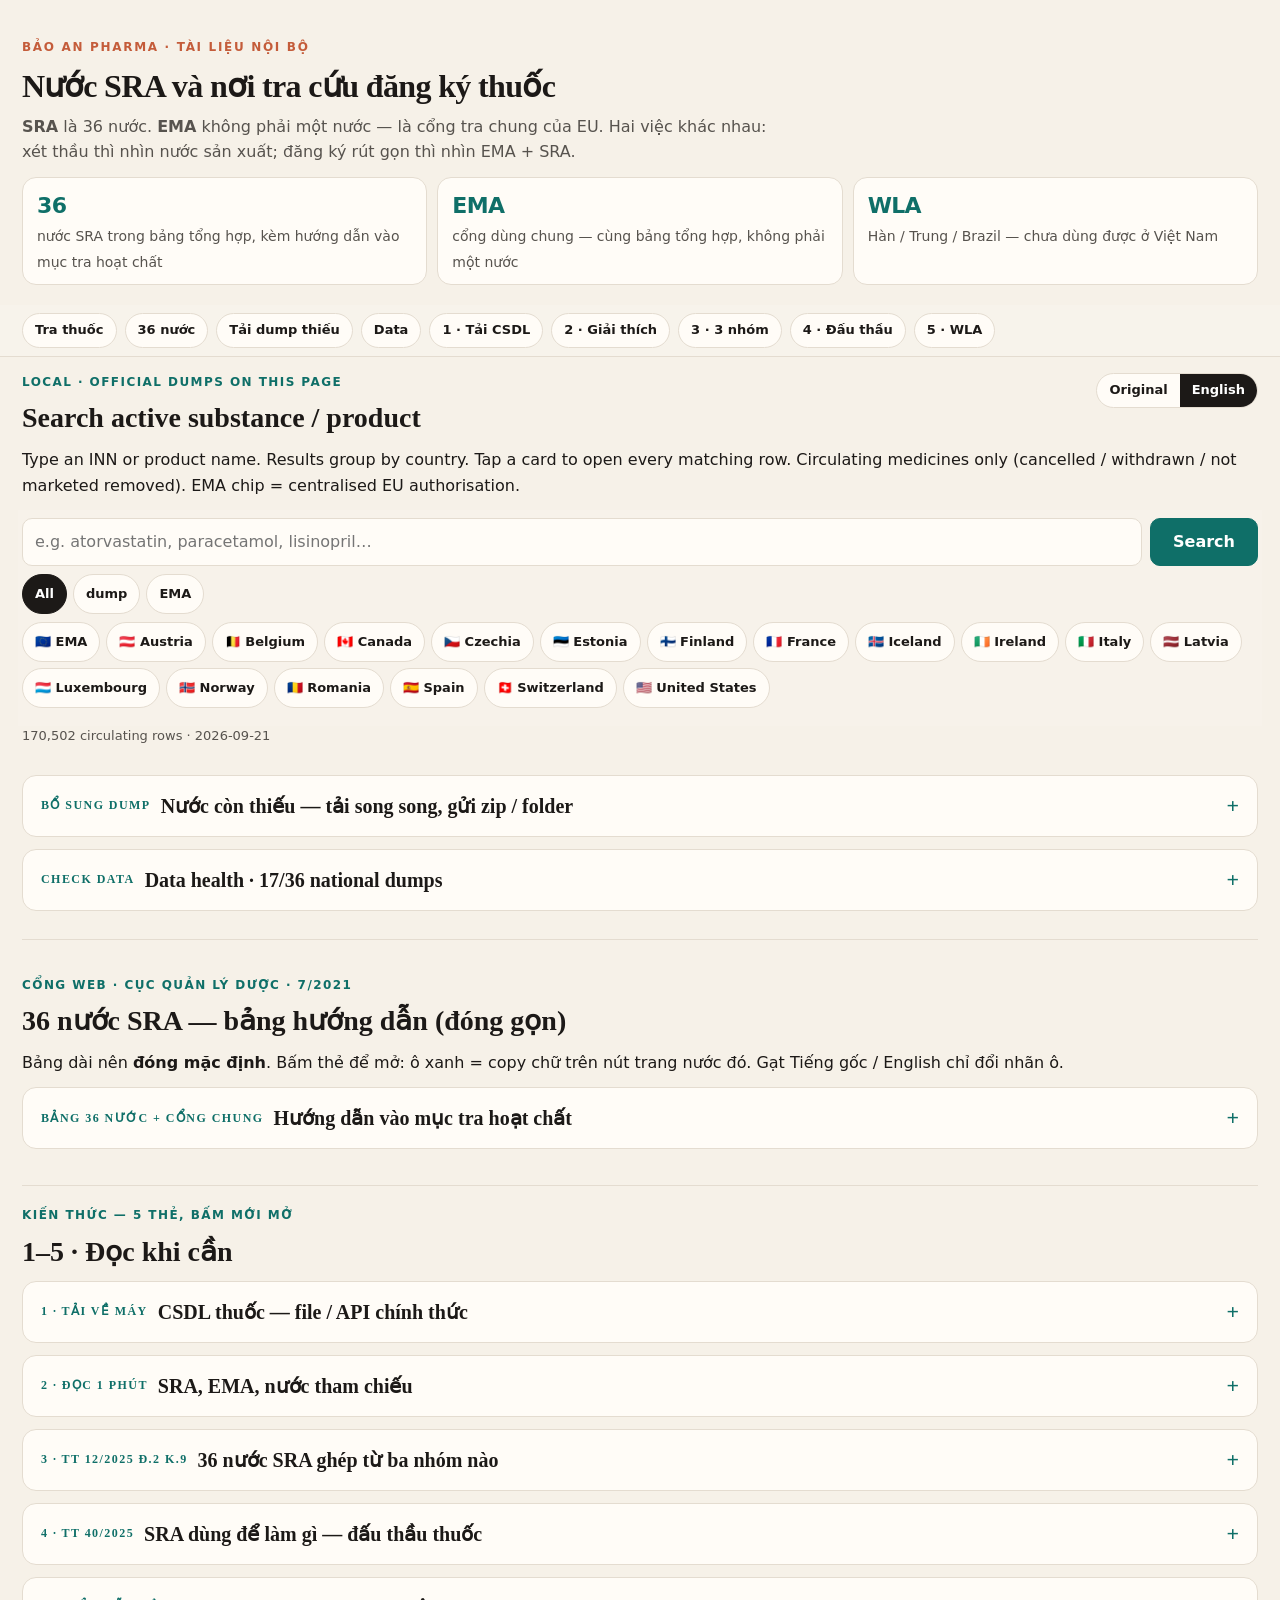
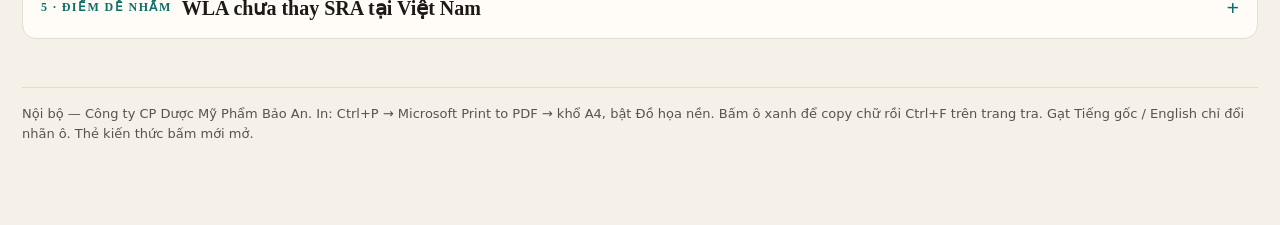
==== index.html @ 9f863968 "Publish the SRA INN search as a self-contained public site for review. Co-authored-by: Cursor <curso" ====
<!DOCTYPE html>
<html lang="en" data-guide="en">
<head>
  <meta charset="utf-8" />
  <meta name="viewport" content="width=device-width, initial-scale=1" />
  <title>Nước SRA và nơi tra cứu đăng ký thuốc</title>
  <style>
    :root {
      --paper: #F6F1E8;
      --card: #FFFCF7;
      --ink: #1C1917;
      --muted: #57534E;
      --line: #E4DCD0;
      --claude: #C45C3A;
      --teal: #0F6F68;
      --ok: #14635C;
      --warn-bg: #FDECEC;
      --warn: #9B2C2C;
      --amber-bg: #FBF1DC;
      --amber: #8A5A12;
    }
    * { box-sizing: border-box; }
    html { scroll-behavior: smooth; scroll-padding-top: 58px; }
    body {
      margin: 0;
      background: var(--paper);
      color: var(--ink);
      font: 16px/1.6 "Segoe UI", system-ui, sans-serif;
    }
    .wrap { max-width: 1440px; margin: 0 auto; padding: 28px 22px 80px; }
    header.hero { padding: 10px 0 4px; }
    .eyebrow {
      font-size: 12px; font-weight: 700; letter-spacing: .14em;
      text-transform: uppercase; color: var(--claude); margin: 0 0 10px;
    }
    h1 {
      font-family: "Times New Roman", "Segoe UI", serif;
      font-size: 32px; line-height: 1.2; letter-spacing: -.02em;
      font-weight: 700; margin: 0 0 8px;
    }
    .lede { font-size: 16px; color: var(--muted); max-width: 48em; margin: 0 0 12px; }
    .stats { display: grid; grid-template-columns: repeat(3, 1fr); gap: 10px; margin: 12px 0 4px; }
    .stat { background: var(--card); border: 1px solid var(--line); border-radius: 14px; padding: 10px 14px; }
    .stat b { display: block; font-size: 22px; letter-spacing: -.03em; color: var(--teal); }
    .stat span { color: var(--muted); font-size: 14px; }
    nav.toc {
      position: sticky; top: 0; z-index: 5;
      background: color-mix(in srgb, var(--paper) 88%, white);
      backdrop-filter: blur(10px);
      border-bottom: 1px solid var(--line);
      margin: 12px -22px 0; padding: 8px 22px;
      display: flex; flex-wrap: wrap; gap: 8px;
    }
    nav.toc a {
      color: var(--ink); text-decoration: none; font-size: 13px; font-weight: 650;
      border: 1px solid var(--line); background: var(--card);
      border-radius: 999px; padding: 6px 12px;
    }
    nav.toc a:hover { border-color: var(--claude); color: var(--claude); }
    section { padding: 36px 0 8px; border-top: 1px solid var(--line); margin-top: 28px; }
    section:first-of-type { border-top: 0; }
    .kicker { font-size: 12px; font-weight: 700; letter-spacing: .12em; text-transform: uppercase; color: var(--teal); margin: 0 0 8px; }
    h2 {
      font-family: "Times New Roman", "Segoe UI", serif;
      font-size: 28px; line-height: 1.25; margin: 0 0 12px; font-weight: 700;
    }
    h3 { font-size: 17px; margin: 0 0 8px; }
    p { margin: 0 0 12px; }
    .grid-3 { display: grid; grid-template-columns: repeat(3, 1fr); gap: 12px; }
    .grid-2 { display: grid; grid-template-columns: 1fr 1fr; gap: 12px; }
    .card {
      background: var(--card); border: 1px solid var(--line);
      border-radius: 14px; padding: 16px 16px 14px;
    }
    .card ol, .card ul { margin: 8px 0 0 18px; padding: 0; }
    .card li { margin: 0 0 6px; }
    .n { display: inline-block; background: var(--ink); color: #fff; font-size: 11px; font-weight: 800; padding: 2px 8px; border-radius: 999px; margin-bottom: 8px; }
    table { width: 100%; border-collapse: collapse; background: var(--card); border-radius: 14px; overflow: hidden; border: 1px solid var(--line); }
    th, td { text-align: left; padding: 12px 14px; vertical-align: top; font-size: 15px; }
    th { background: #EFE8DC; font-size: 13px; letter-spacing: .04em; text-transform: uppercase; }
    td { border-top: 1px solid var(--line); }
    .callout { border-radius: 14px; padding: 14px 16px; margin: 14px 0 0; }
    .callout.ok { background: #E7F3F1; border-left: 4px solid var(--teal); }
    .callout.warn { background: var(--warn-bg); border-left: 4px solid var(--warn); color: var(--warn); }
    .callout.note { background: var(--amber-bg); border-left: 4px solid #C4841D; color: var(--amber); }
    .toolbar { display: flex; gap: 10px; flex-wrap: wrap; align-items: center; margin: 14px 0 16px; }
    .toolbar input {
      flex: 1; min-width: 220px; font: inherit; padding: 10px 12px;
      border: 1px solid var(--line); border-radius: 10px; background: var(--card);
    }
    .chip {
      border: 1px solid var(--line); background: var(--card); border-radius: 999px;
      padding: 6px 12px; font-size: 13px; font-weight: 650; cursor: pointer;
    }
    .chip.on { background: var(--ink); color: #fff; border-color: var(--ink); }
    .pills { display: flex; flex-wrap: wrap; gap: 6px; }
    .pill { background: #EFE8DC; border-radius: 999px; padding: 5px 10px; font-size: 13px; font-weight: 700; }
    a.link-card {
      display: block; text-decoration: none; color: inherit;
      background: var(--card); border: 1px solid var(--line); border-radius: 14px;
      padding: 14px 16px;
    }
    a.link-card:hover { border-color: var(--teal); }
    a.link-card .url { font-family: Consolas, ui-monospace, monospace; font-size: 12.5px; color: var(--teal); word-break: break-all; margin-top: 6px; }
    footer.site { margin-top: 40px; padding-top: 16px; border-top: 1px solid var(--line); color: var(--muted); font-size: 13px; }
    .empty { display: none; color: var(--muted); padding: 12px; }
    .ex { background: #E7F3F1; border: 1px solid #C5E4DE; border-radius: 16px; padding: 18px 18px 8px; margin: 16px 0 0; }
    .ex h3 { font-family: "Times New Roman", "Segoe UI", serif; font-size: 20px; }
    .ex .flow { display: grid; grid-template-columns: 1fr auto 1fr auto 1fr; gap: 8px; align-items: stretch; margin: 12px 0 16px; }
    .ex .box { background: var(--card); border-radius: 12px; padding: 12px 14px; border: 1px solid var(--line); }
    .ex .box strong { display: block; color: var(--teal); margin-bottom: 4px; }
    .ex .arr { align-self: center; color: var(--teal); font-weight: 800; font-size: 22px; }
    .hint { font-size: 13px; color: var(--muted); margin: 0 0 12px; }
    .tbl-wrap { overflow-x: auto; border-radius: 14px; }
    table.sra { font-size: 13.5px; }
    table.sra th { position: sticky; top: 48px; z-index: 1; }
    table.sra td.num { width: 36px; color: #A8A29A; font-weight: 700; white-space: nowrap; }
    table.sra td.ag { color: var(--muted); white-space: nowrap; }
    table.sra tr.xeu td { background: #EAF6F4; }
    table.sra tr.chung td { background: #FFF8EC; }
    table.sra tr.grp th {
      background: #E7E0D4; text-transform: none; letter-spacing: 0;
      font-size: 14px; font-weight: 750; padding: 10px 14px;
    }
    table.sra tr.grp.chung th { background: #F4E6C8; color: #8A5A12; }
    table.sra td.ednote {
      font-size: 13px; line-height: 1.5; color: var(--ink);
      min-width: 220px; max-width: 320px; cursor: text; border-radius: 0;
    }
    table.sra td.ednote p { margin: 0 0 8px; color: var(--ink); }
    table.sra td.ednote:empty::before { content: "Bấm để ghi chú…"; color: #A8A29A; }
    table.sra td.how {
      font-size: 12.5px; line-height: 1.45; color: var(--ink);
      min-width: 280px; max-width: 420px; overflow-wrap: break-word;
    }
    table.sra td.how ol { margin: 6px 0 0; padding-left: 18px; }
    table.sra td.how li { margin: 0 0 5px; }
    .ui {
      display: inline-block; background: #E7F3F1; border: 1px solid #9BC9C2;
      color: var(--teal); border-radius: 6px; padding: 0 7px; margin: 0 1px;
      font-weight: 750; font-size: 12px; font-style: normal; white-space: nowrap;
      vertical-align: baseline; cursor: copy; user-select: all; -webkit-user-select: all;
    }
    .ui:hover { background: #D7EDEA; }
    .ui.copied { background: var(--ink); color: #fff; border-color: var(--ink); }
    .duo { display: grid; gap: 6px; margin-top: 2px; }
    .duo p {
      margin: 0; background: #F4F1EA; border-radius: 8px;
      padding: 7px 9px; font-size: 12.5px; color: var(--ink); line-height: 1.4;
    }
    .duo b { color: var(--teal); }
    .tag-easy, .tag-need {
      display: inline-block; font-size: 10px; font-weight: 800; letter-spacing: .04em;
      text-transform: uppercase; border-radius: 999px; padding: 2px 8px; margin-bottom: 6px;
    }
    .tag-easy { color: var(--ok); background: #E7F3F1; }
    .tag-need { color: var(--amber); background: var(--amber-bg); }
    .need {
      background: var(--amber-bg); border-radius: 8px; padding: 8px 10px;
      color: var(--amber); font-size: 12.5px; margin-top: 8px;
    }
    .need p { margin: 0 0 6px; }
    .need p:last-child { margin: 0; }
    .flag { margin-right: 6px; }
    .lookup a {
      display: inline-block; color: var(--teal); font-weight: 650; text-decoration: none;
      border-bottom: 1px solid #C5E4DE; margin: 0 8px 4px 0;
    }
    .lookup a:hover { color: var(--claude); border-color: var(--claude); }
    .plus {
      display: inline-flex; align-items: center; justify-content: center;
      min-width: 22px; height: 22px; padding: 0 6px; margin-left: 2px;
      border: 1px dashed var(--teal); border-radius: 6px; color: var(--teal);
      font-weight: 800; font-size: 15px; line-height: 1; vertical-align: middle;
      cursor: text; background: #fff;
    }
    .plus:empty::before { content: "+"; }
    .plus:focus { outline: 2px solid var(--teal); min-width: 180px; font-weight: 500; font-size: 13px; }
    .plus:not(:empty) { min-width: 120px; font-weight: 500; font-size: 12.5px; word-break: break-all; height: auto; padding: 4px 8px; }

    .lang-switch {
      display: flex; align-items: center; gap: 0; margin-left: auto;
      border: 1px solid var(--line); border-radius: 999px; overflow: hidden; background: var(--card);
    }
    .lang-switch span {
      padding: 6px 10px 6px 12px; font-size: 12px; font-weight: 700; color: var(--muted); white-space: nowrap;
    }
    .lang-switch button {
      border: 0; background: transparent; font: inherit; font-size: 13px; font-weight: 700;
      padding: 6px 12px; cursor: pointer; color: var(--ink);
    }
    .lang-switch button.on { background: var(--ink); color: #fff; }
    table.sra td.quick { white-space: nowrap; width: 1%; }
    a.go {
      display: inline-flex; align-items: center; justify-content: center;
      background: var(--teal); color: #fff !important; text-decoration: none;
      border-radius: 8px; padding: 4px 10px; font-size: 12px; font-weight: 750;
      margin: 0 6px 4px 0; border-bottom: 0 !important;
    }
    a.go:hover { background: var(--claude); color: #fff !important; }
    details.fold {
      background: var(--card); border: 1px solid var(--line); border-radius: 14px;
      margin-top: 12px; padding: 0;
    }
    details.fold > summary {
      cursor: pointer; list-style: none; padding: 14px 18px;
      font-family: "Times New Roman", "Segoe UI", serif;
      font-size: 20px; font-weight: 700; display: flex; align-items: center; gap: 10px;
    }
    details.fold > summary::-webkit-details-marker { display: none; }
    details.fold > summary .kicker { margin: 0; }
    details.fold > summary::after {
      content: "+"; margin-left: auto; color: var(--teal); font-weight: 800; font-size: 22px; line-height: 1;
    }
    details.fold[open] > summary::after { content: "–"; }
    details.fold .fold-body { padding: 0 18px 18px; border-top: 1px solid var(--line); }
    details.fold .fold-body > :first-child { margin-top: 14px; }

    .tag-dump, .tag-api, .tag-ask, .tag-none {
      display: inline-block; font-size: 10px; font-weight: 800; letter-spacing: .04em;
      text-transform: uppercase; border-radius: 999px; padding: 2px 8px; margin: 0 4px 0 0;
      white-space: nowrap;
    }
    .tag-dump { color: var(--ok); background: #E7F3F1; }
    .tag-api { color: #1e3a8a; background: #E8EEFC; }
    .tag-ask { color: var(--amber); background: var(--amber-bg); }
    .tag-none { color: var(--warn); background: var(--warn-bg); }
    table.db { font-size: 13px; margin: 12px 0 0; }
    table.db th { position: static; text-transform: none; letter-spacing: 0; font-size: 12.5px; }
    table.db td { font-size: 13px; }
    table.db td.fmt { white-space: nowrap; color: var(--muted); font-size: 12px; }
    table.db a.dl {
      display: inline-block; color: var(--teal); font-weight: 650; text-decoration: none;
      border-bottom: 1px solid #C5E4DE; margin: 0 8px 3px 0;
    }
    table.db a.dl:hover { color: var(--claude); border-color: var(--claude); }
    .db-toolbar { display: flex; flex-wrap: wrap; gap: 8px; align-items: center; margin: 10px 0 4px; }
    section#kien { padding-top: 20px; }
    section#tra { padding-top: 12px; border-top: 0; margin-top: 4px; }
    .clip {
      max-height: 440px; overflow: auto;
      border: 1px solid var(--line); border-radius: 14px;
    }
    #med-clip:has(#med-groups:empty) { display: none; }
    .clip table { border: 0; border-radius: 0; }
      .clip table.sra th, .clip table.med th, .clip table.db th { position: sticky; top: 0; z-index: 2; }
      table.med { font-size: 13px; margin: 0; }
    table.med { font-size: 13px; margin: 0; }
    table.med th, table.med td { padding: 5px 10px; }
    table.med td.num { width: 40px; color: #A8A29A; font-weight: 700; }
    .search-bar { display: grid; grid-template-columns: 1fr minmax(190px, 240px) 88px; gap: 8px; margin: 10px 0 8px; }
    .search-bar select, .search-bar button {
      font: inherit; padding: 10px 12px; border: 1px solid var(--line);
      border-radius: 10px; background: var(--card); font-weight: 650;
    }
    .search-bar button { background: var(--teal); color: #fff; border-color: var(--teal); cursor: pointer; }
    .search-bar button:hover { background: var(--claude); border-color: var(--claude); }
    #tra-meta, #tra-hit { font-size: 13px; color: var(--muted); margin: 0 0 8px; }
    details.cg {
      background: var(--card); border-bottom: 1px solid var(--line);
      margin: 0;
    }
    details.cg:first-child { border-radius: 14px 14px 0 0; }
    details.cg:last-child { border-radius: 0 0 14px 14px; border-bottom: 0; }
    details.cg > summary {
      cursor: pointer; list-style: none; padding: 10px 14px;
      display: flex; align-items: center; gap: 10px; flex-wrap: wrap;
      font-size: 14px; font-weight: 700;
    }
    details.cg > summary::-webkit-details-marker { display: none; }
    details.cg > summary::after {
      content: "+"; margin-left: auto; color: var(--teal); font-weight: 800;
    }
    details.cg[open] > summary::after { content: "–"; }
    details.cg .cg-body { border-top: 1px solid var(--line); overflow-x: auto; }
    table.med { font-size: 13px; margin: 0; min-width: 920px; }
    .cg-flag { font-size: 16px; }
    .cg-n { color: var(--muted); font-weight: 650; font-size: 12.5px; }
    a.src {
      display: inline-flex; align-items: center;
      background: #E7F3F1; color: var(--teal); text-decoration: none;
      border-radius: 999px; padding: 2px 10px; font-size: 11px; font-weight: 800;
      letter-spacing: .02em; text-transform: uppercase;
    }
    a.src:hover { background: var(--teal); color: #fff; }
    a.src.ema { background: #FFF1DC; color: var(--amber); }
    a.src.ema:hover { background: var(--amber); color: #fff; }
    a.co { color: var(--teal); font-weight: 650; text-decoration: none; border-bottom: 1px solid #C5E4DE; }
    a.co:hover { color: var(--claude); border-color: var(--claude); }
    table.med td.co { max-width: 220px; }
    .health-kpis { display: grid; grid-template-columns: repeat(4, 1fr); gap: 10px; }
    .health-kpis .stat {
      position: relative;
      overflow: hidden;
      animation: kpi-in .7s cubic-bezier(.2,.8,.2,1) both;
    }
    .health-kpis .stat::after {
      content: "";
      position: absolute; left: 14px; right: 14px; bottom: 0; height: 3px;
      background: linear-gradient(90deg, var(--teal), var(--claude));
      transform: scaleX(0);
      transform-origin: left;
      transition: transform .9s cubic-bezier(.2,.8,.2,1);
    }
    .health.on .health-kpis .stat::after { transform: scaleX(1); }
    .health-kpis .stat:nth-child(2) { animation-delay: .08s; }
    .health-kpis .stat:nth-child(3) { animation-delay: .16s; }
    .health-kpis .stat:nth-child(4) { animation-delay: .24s; }
    @keyframes kpi-in {
      from { opacity: 0; transform: translateY(12px) scale(.98); }
      to { opacity: 1; transform: none; }
    }
    .health-hero {
      display: grid; grid-template-columns: 168px 1fr; gap: 18px;
      align-items: center; margin: 14px 0 4px;
      background: var(--card); border: 1px solid var(--line);
      border-radius: 16px; padding: 16px 18px;
    }
    .ring-box { position: relative; width: 148px; height: 148px; }
    .ring { width: 148px; height: 148px; transform: rotate(-90deg); }
    .ring .track { fill: none; stroke: #EFE8DC; stroke-width: 10; }
    .ring .fill {
      fill: none; stroke: var(--teal); stroke-width: 10; stroke-linecap: round;
      stroke-dasharray: 314.16; stroke-dashoffset: 314.16;
      transition: stroke-dashoffset 1.4s cubic-bezier(.2,.8,.2,1);
      filter: drop-shadow(0 0 6px rgba(15,111,104,.35));
    }
    .health.on .ring .fill { stroke-dashoffset: var(--off, 314.16); }
    .ring-lab {
      position: absolute; inset: 0;
      display: flex; flex-direction: column; align-items: center; justify-content: center;
      pointer-events: none;
    }
    .ring-lab b { font-size: 28px; color: var(--teal); letter-spacing: -.03em; line-height: 1; }
    .ring-lab span { font-size: 11px; color: var(--muted); font-weight: 700; margin-top: 4px; }
    .htrack { display: flex; flex-wrap: wrap; gap: 5px; }
    .htrack i {
      display: inline-block; width: 18px; height: 10px; border-radius: 3px;
      background: #EFE8DC; opacity: 0;
      animation: tick-in .35s cubic-bezier(.2,.8,.2,1) both;
    }
    .htrack i.n { background: var(--teal); }
    .htrack i.e { background: #C4841D; }
    .htrack i.m { background: #C45C3A; }
    @keyframes tick-in {
      from { opacity: 0; transform: scale(.55); }
      to { opacity: 1; transform: none; }
    }
    .funnel .bar { position: relative; }
    .funnel .bar > i {
      width: 0 !important;
      transform-origin: left;
      transition: width 1.1s cubic-bezier(.2,.8,.2,1);
      position: relative;
      overflow: hidden;
    }
    .health.on .funnel .bar > i { width: var(--w) !important; }
    .health.on .funnel .bar > i::after {
      content: "";
      position: absolute; inset: 0;
      background: linear-gradient(90deg, transparent, rgba(255,255,255,.5), transparent);
      animation: bar-shine 1.5s ease .35s 1;
    }
    @keyframes bar-shine {
      from { transform: translateX(-120%); }
      to { transform: translateX(120%); }
    }
    @property --deg {
      syntax: "<angle>";
      inherits: false;
      initial-value: 0deg;
    }
    .donut {
      background: conic-gradient(var(--teal) 0deg var(--deg), #C4841D var(--deg) 360deg);
      transition: --deg 1.2s ease;
      animation: donut-pop .8s cubic-bezier(.2,.8,.2,1) both;
    }
    @keyframes donut-pop {
      from { transform: scale(.7) rotate(-20deg); opacity: 0; }
      to { transform: none; opacity: 1; }
    }
    .cov span {
      opacity: 0;
      transform: translateY(8px);
      animation: chip-in .45s cubic-bezier(.2,.8,.2,1) both;
    }
    .health.on .cov span { /* delay set inline */ }
    @keyframes chip-in {
      from { opacity: 0; transform: translateY(8px); }
      to { opacity: 1; transform: none; }
    }
    .cov .n { box-shadow: 0 0 0 0 rgba(20,99,92,.35); }
    .health.on .cov .n { animation: chip-in .45s cubic-bezier(.2,.8,.2,1) both, pulse-ok 2.4s ease-in-out 1s infinite; }
    @keyframes pulse-ok {
      0%, 100% { box-shadow: 0 0 0 0 rgba(20,99,92,.28); }
      50% { box-shadow: 0 0 0 6px rgba(20,99,92,0); }
    }
    .hbar i {
      width: 0 !important;
      transition: width .9s cubic-bezier(.2,.8,.2,1);
    }
    .health.on .hbar i { width: var(--w) !important; }
    .mission {
      background: linear-gradient(135deg, #E7F3F1, #FFF8EC);
      border: 1px solid var(--line);
      border-radius: 16px;
      padding: 16px 18px;
      margin: 14px 0 0;
      position: relative;
      overflow: hidden;
    }
    .mission::before {
      content: "";
      position: absolute; inset: 0 auto 0 0; width: 5px;
      background: var(--teal);
      animation: mission-glow 2s ease-in-out infinite;
    }
    .mission::after {
      content: "";
      position: absolute;
      inset: -30% auto auto -12%;
      width: 200px; height: 200px;
      background: radial-gradient(circle, rgba(15,111,104,.16), transparent 70%);
      animation: mission-blob 4.2s ease-in-out infinite;
      pointer-events: none;
    }
    @keyframes mission-glow {
      0%,100% { opacity: .55; }
      50% { opacity: 1; }
    }
    @keyframes mission-blob {
      0%,100% { transform: translate(0, 0); opacity: .55; }
      50% { transform: translate(48px, 16px); opacity: 1; }
    }
    .mission h3 { margin: 0 0 6px; font-size: 18px; }
    .mission ol { margin: 8px 0 0 18px; padding: 0; }
    .mission li { margin: 0 0 6px; }
    .mission .wait { color: var(--amber); font-weight: 700; font-size: 13px; margin: 8px 0 0; }
    .status-row { display: flex; flex-wrap: wrap; gap: 6px; margin-top: 10px; }
    .st {
      font-size: 11px; font-weight: 800; letter-spacing: .03em; text-transform: uppercase;
      border-radius: 999px; padding: 3px 9px;
    }
    .st.ok { background: #E7F3F1; color: var(--ok); }
    .st.wait { background: var(--amber-bg); color: var(--amber); }
    .st.gap { background: var(--warn-bg); color: var(--warn); }
    .st.ema { background: #E8EEFC; color: #1e3a8a; }
    @media (prefers-reduced-motion: reduce) {
      .health-kpis .stat, .donut, .cov span, .cov .n, .htrack i, .mission::after { animation: none !important; }
      .funnel .bar > i, .hbar i, .ring .fill { transition: none !important; }
      .health-kpis .stat::after { transition: none !important; }
    }
    @media (max-width: 860px) {
      .health-hero { grid-template-columns: 1fr; justify-items: center; }
    }
    .health-kpis .stat b.small { font-size: 18px; }
    .funnel { display: grid; gap: 8px; }
    .funnel .row { display: grid; grid-template-columns: 140px 1fr 64px; gap: 8px; align-items: center; font-size: 13px; }
    .funnel .bar { height: 12px; background: #EFE8DC; border-radius: 99px; overflow: hidden; position: relative; }
    .funnel .bar > i { display: block; height: 100%; background: var(--teal); }
    .funnel .bar.drop > i { background: var(--warn); }
    .donut-wrap { display: flex; align-items: center; gap: 16px; flex-wrap: wrap; margin-top: 8px; }
    .donut {
      width: 132px; height: 132px; border-radius: 50%;
      position: relative; flex: 0 0 132px;
    }
    .donut::after {
      content: ""; position: absolute; inset: 28px; background: var(--card); border-radius: 50%;
    }
    .donut-leg { margin: 0; padding: 0; list-style: none; font-size: 13px; }
    .donut-leg li { margin: 0 0 6px; display: flex; gap: 8px; align-items: center; }
    .sw { width: 10px; height: 10px; border-radius: 3px; display: inline-block; }
    .cov { display: grid; grid-template-columns: repeat(auto-fill, minmax(148px, 1fr)); gap: 6px; margin-top: 8px; }
    .cov span {
      display: block; font-size: 12px; padding: 8px 10px; border-radius: 10px; line-height: 1.35;
    }
    .cov span b { display: block; font-size: 13px; }
    .cov .n { background: #E7F3F1; color: var(--ok); }
    .cov .e { background: #FFF8EC; color: var(--amber); }
    .cov .m { background: #FDECEC; color: var(--warn); }
    .cov .ema { background: #E8EEFC; color: #1e3a8a; }
    .hcomp { display: grid; gap: 8px; margin-top: 8px; }
    .hcomp .row { display: grid; grid-template-columns: 150px 1fr 52px; gap: 8px; align-items: center; font-size: 13px; }
    .hbar { height: 10px; background: #EFE8DC; border-radius: 99px; overflow: hidden; display: flex; }
    .hbar i { display: block; height: 100%; }
    .hbar .full { background: var(--teal); }
    .hbar .mid { background: #C4841D; }
    .hbar .lean { background: var(--warn); }
    @media (max-width: 860px) {
      .health-kpis { grid-template-columns: 1fr 1fr; }
      .funnel .row, .hcomp .row { grid-template-columns: 1fr; }
    }
    .mail {
      font: 12.5px/1.45 Consolas, ui-monospace, monospace;
      background: #F4F1EA; border-radius: 12px; padding: 14px 16px;
      white-space: pre-wrap; overflow: auto; max-height: 260px; margin: 0;
    }
    .btn-copy {
      font: inherit; font-size: 13px; font-weight: 700; cursor: pointer;
      border: 1px solid var(--teal); background: #E7F3F1; color: var(--teal);
      border-radius: 8px; padding: 6px 12px; margin: 8px 0 10px;
    }
    a.file {
      display: inline-block; color: var(--teal); font-weight: 650; text-decoration: none;
      border-bottom: 1px solid #C5E4DE; margin: 0 10px 6px 0;
    }
      @media (max-width: 860px) {
      h1 { font-size: 30px; }
      .stats, .grid-3, .grid-2, .ex .flow, .search-bar { grid-template-columns: 1fr; }
      .ex .arr { display: none; }
      table.sra td.ag { white-space: normal; }
    }
    @media print {
      @page { size: A4; margin: 12mm; }
      body { background: #fff; }
      nav.toc, .toolbar, .no-print, .plus, .lang-switch { display: none !important; }
      details.fold > :not(summary) { display: block !important; }
      a.go::after { content: "  " attr(href); display: block; font-size: 10px; font-weight: 500; color: #57534E; word-break: break-all; }
      .wrap { max-width: none; padding: 0; }
      section { break-inside: auto; }
      .card, a.link-card, .stat, .ex { break-inside: avoid; }
      table.sra tr, table.db tr { break-inside: avoid; }
      a { color: inherit; }
      table.db a.dl::after { content: "  " attr(href); display: block; font-size: 10px; font-weight: 500; color: #57534E; word-break: break-all; }
      .lookup a::after { content: "  " attr(href); display: block; font-size: 10px; color: #57534E; word-break: break-all; }
      table.sra th { position: static; }
      .ui { cursor: text; }
      * { -webkit-print-color-adjust: exact; print-color-adjust: exact; }
    }

    details.fold.health { margin-top: 12px; }
    details.fold.health .fold-body { padding-top: 12px; }
    details.fold.health .health-hero { margin: 0; padding: 10px 12px; }
    details.fold.health .ring-box, details.fold.health .ring { width: 108px; height: 108px; }
    details.fold.health .health-kpis { margin-top: 8px; }
    a.co-alt {
      font-size: 11px; color: var(--muted); margin-left: 6px;
      text-decoration: none; border-bottom: 1px dashed #C5BDB0; font-weight: 650;
    }
    a.co-alt:hover { color: var(--claude); border-color: var(--claude); }
    table.db td.how { font-size: 12.5px; line-height: 1.4; }
    #dl-tbl a.go { margin-bottom: 0; }
/* sra-search-ui */
    .tra-head { display: flex; align-items: flex-start; justify-content: space-between; gap: 12px; flex-wrap: wrap; }
    #tra .search-sticky {
      position: sticky; top: 48px; z-index: 4;
      background: color-mix(in srgb, var(--paper) 92%, white);
      backdrop-filter: blur(8px);
      margin: 0 -4px; padding: 8px 4px 10px;
    }
    .search-bar { display: grid; grid-template-columns: 1fr 108px; gap: 8px; margin: 0 0 8px; }
    .search-bar select, .search-bar button, .search-bar input {
      font: inherit; padding: 10px 12px; border: 1px solid var(--line);
      border-radius: 10px; background: var(--card); font-weight: 650;
    }
    .search-bar input { width: 100%; font-size: 16px; font-weight: 500; }
    .search-bar button { background: var(--teal); color: #fff; border-color: var(--teal); cursor: pointer; }
    .search-bar button:hover { background: var(--claude); border-color: var(--claude); }
    .qwrap { position: relative; }
    #suggest {
      position: absolute; left: 0; right: 0; top: calc(100% + 4px); z-index: 6;
      background: var(--card); border: 1px solid var(--line); border-radius: 12px;
      box-shadow: 0 10px 28px rgba(28,25,23,.12); overflow: hidden;
    }
    #suggest button {
      display: flex; width: 100%; text-align: left; gap: 8px; align-items: baseline;
      border: 0; border-bottom: 1px solid var(--line); background: transparent;
      padding: 10px 12px; cursor: pointer; font: inherit;
    }
    #suggest button:last-child { border-bottom: 0; }
    #suggest button.on, #suggest button:hover { background: #E7F3F1; }
    #suggest .inn { font-weight: 750; }
    #suggest .n { margin-left: auto; color: var(--muted); font-size: 12px; font-weight: 650; }
    .src-filters, .flag-filters { display: flex; flex-wrap: wrap; gap: 6px; margin: 0 0 8px; }
    .src-filters button, .flag-filters button {
      font: inherit; font-size: 13px; font-weight: 700; cursor: pointer;
      border: 1px solid var(--line); background: var(--card); color: var(--ink);
      border-radius: 999px; padding: 6px 12px; min-height: 40px;
    }
    .src-filters button.on { background: var(--ink); color: #fff; border-color: var(--ink); }
    .flag-filters button.on { background: #E7F3F1; border-color: var(--teal); color: var(--teal); }
    #med-clip { max-height: none; }
    #tra-meta, #tra-hit { font-size: 13px; color: var(--muted); margin: 0 0 8px; }
    details.cg { background: var(--card); border-bottom: 1px solid var(--line); margin: 0; }
    details.cg:first-child { border-radius: 14px 14px 0 0; }
    details.cg:last-child { border-radius: 0 0 14px 14px; border-bottom: 0; }
    details.cg > summary {
      cursor: pointer; list-style: none; padding: 10px 14px;
      display: flex; align-items: center; gap: 10px; flex-wrap: wrap;
      font-size: 14px; font-weight: 700;
    }
    details.cg > summary::-webkit-details-marker { display: none; }
    details.cg > summary::after { content: "+"; margin-left: auto; color: var(--teal); font-weight: 800; }
    details.cg[open] > summary::after { content: "–"; }
    details.cg .cg-body { border-top: 1px solid var(--line); overflow-x: auto; }
    details.cg[open] .cg-prev { display: none; }
    .cg-prev { width: 100%; font-weight: 500; font-size: 12.5px; color: var(--muted); padding: 0 0 2px; }
    .cg-prev div { white-space: nowrap; overflow: hidden; text-overflow: ellipsis; }
    table.med { font-size: 13px; margin: 0; min-width: 0; }
    .cg-flag { font-size: 16px; }
    .cg-n { color: var(--muted); font-weight: 650; font-size: 12.5px; }
    a.src {
      display: inline-flex; align-items: center; white-space: nowrap;
      background: #E7F3F1; color: var(--teal); text-decoration: none;
      border-radius: 999px; padding: 2px 10px; font-size: 11px; font-weight: 800;
      letter-spacing: .04em; text-transform: lowercase;
    }
    a.src:hover { background: var(--teal); color: #fff; }
    a.src.ema { background: #E8EEFC; color: #1e3a8a; text-transform: uppercase; }
    a.src.ema:hover { background: #1e3a8a; color: #fff; }
    a.src.miss { background: #FDECEC; color: var(--warn); }
    a.co { color: var(--teal); font-weight: 650; text-decoration: none; border-bottom: 1px solid #C5E4DE; }
    a.co:hover { color: var(--claude); border-color: var(--claude); }
    a.co-alt {
      display: block; font-size: 11px; color: var(--muted); margin: 2px 0 0;
      text-decoration: none; border-bottom: 1px dashed #C5BDB0; font-weight: 650; width: max-content;
    }
    a.co-alt:hover { color: var(--claude); border-color: var(--claude); }
    @media (max-width: 860px) {
      #tra .search-sticky { top: 0; }
      .search-bar { grid-template-columns: 1fr; }
      .search-bar button { min-height: 44px; }
      table.med thead { display: none; }
      table.med, table.med tbody, table.med tr, table.med td { display: block; width: 100%; min-width: 0; }
      table.med tbody tr {
        padding: 10px 12px; border-bottom: 1px solid var(--line);
      }
      table.med td { padding: 1px 0; }
      table.med td.num { display: none; }
      table.med td.inn { font-weight: 800; font-size: 14px; }
      table.med td.nm { font-size: 14px; }
      table.med td.fm, table.med td.st { display: inline; color: var(--muted); font-size: 13px; padding-right: 8px; }
      table.med td.src { margin-top: 4px; }
      nav.toc { position: static; }
    }
/* /sra-search-ui */
  </style>
</head>
<body>
  <div class="wrap">
    <header class="hero">
      <p class="eyebrow">Bảo An Pharma · tài liệu nội bộ</p>
      <h1>Nước SRA và nơi tra cứu đăng ký thuốc</h1>
      <p class="lede"><strong>SRA</strong> là 36 nước. <strong>EMA</strong> không phải một nước — là cổng tra chung của EU. Hai việc khác nhau: xét thầu thì nhìn nước sản xuất; đăng ký rút gọn thì nhìn EMA + SRA.</p>
      <div class="stats">
        <div class="stat"><b>36</b><span>nước SRA trong bảng tổng hợp, kèm hướng dẫn vào mục tra hoạt chất</span></div>
        <div class="stat"><b>EMA</b><span>cổng dùng chung — cùng bảng tổng hợp, không phải một nước</span></div>
        <div class="stat"><b>WLA</b><span>Hàn / Trung / Brazil — chưa dùng được ở Việt Nam</span></div>
      </div>
    </header>

    <nav class="toc">
      <a href="#tra">Tra thuốc</a>
      <a href="#bang36">36 nước</a>
      <a href="#taithieu">Tải dump thiếu</a>
      <a href="#health">Data</a>
      <a href="#taidb">1 · Tải CSDL</a>
      <a href="#giaithich">2 · Giải thích</a>
      <a href="#sra">3 · 3 nhóm</a>
      <a href="#thau">4 · Đấu thầu</a>
      <a href="#wla">5 · WLA</a>
    </nav>

    <section id="tra">
      <div class="tra-head">
        <div>
          <p class="kicker" id="tra-kicker">Local · official dumps on this page</p>
          <h2 id="tra-title">Search active substance / product</h2>
        </div>
        <div class="lang-switch" role="group" aria-label="Original or English labels">
          <button type="button" data-guide="orig">Original</button>
          <button type="button" data-guide="en" class="on">English</button>
        </div>
      </div>
      <p id="tra-lede">Type an INN or product name. Results group by country. Tap a card to open every matching row. Circulating medicines only (cancelled / withdrawn / not marketed removed). EMA chip = centralised EU authorisation.</p>
      <div class="search-sticky no-print">
        <div class="search-bar">
          <div class="qwrap">
            <input id="mq" type="search" placeholder="e.g. atorvastatin, paracetamol…" autocomplete="off" spellcheck="false" />
            <div id="suggest" hidden></div>
          </div>
          <button type="button" id="mgo">Search</button>
        </div>
        <div id="msrc" class="src-filters"></div>
        <div id="mflags" class="flag-filters"></div>
      </div>
      <p id="tra-meta">Loading medicines…</p>
      <p id="tra-hit"></p>
      <p class="empty" id="mnone">No rows matched. Try a Latin INN (e.g. atorvastatin).</p>
      <div class="clip" id="med-clip">
        <div id="med-groups"></div>
      </div>
    </section>

    <details class="fold no-print" id="taithieu">
      <summary><span class="kicker">Bổ sung dump</span> Nước còn thiếu — tải song song, gửi zip / folder</summary>
      <div class="fold-body">
        <p>Đã có trong ô tra: <strong>FR ES CA US IE CZ RO LV LU CH FI IS</strong> + EMA — <em>không tải lại</em>.</p>
        <p>Tải các dòng tag <span class="tag-dump">Tải zip</span> (chạy song song; file lớn để nền). Giữ đúng thư mục 2 chữ. Khi xong một nhóm: zip <code>data/raw</code> hoặc gửi path folder — không cần đợi hết 36.</p>
        <p class="hint">Máy này không scrape / không API ẩn. Chỉ nút Download / CSV / XML cơ quan công bố. Không mua CITS (PT) hay JAPIC (JP) trừ khi sếp duyệt.</p>
        <p class="hint">Lưu vào: <code>D:\docu\outputs\04-sra-tra-cuu\data\raw\{MÃ}\</code></p>
        <div class="tbl-wrap clip" style="max-height:520px">
          <table class="db" id="dl-tbl">
            <thead>
              <tr>
                <th>Nước</th>
                <th>Tag</th>
                <th>Làm gì</th>
                <th>Lưu thành</th>
                <th>Mở</th>
              </tr>
            </thead>
            <tbody id="dl-body"></tbody>
          </table>
        </div>
        <p class="hint" style="margin-top:10px">Xong thì nhắn path hoặc thả zip vào chat. Tôi tự tìm file mới trong folder.</p>
      </div>
    </details>

    <details class="fold health" id="health">
      <summary><span class="kicker">Check data</span> <span id="hsum">Sức khỏe dữ liệu</span></summary>
      <div class="fold-body">
        <p class="hint" id="hhero-cap" style="margin:0 0 8px"></p>
        <div class="health-hero" id="hhero">
          <div class="ring-box">
            <svg class="ring" viewBox="0 0 120 120" aria-hidden="true">
              <circle class="track" cx="60" cy="60" r="50"></circle>
              <circle class="fill" id="hring" cx="60" cy="60" r="50"></circle>
            </svg>
            <div class="ring-lab"><b id="hring-n">0</b><span>/36 dump gốc</span></div>
          </div>
          <div>
            <div class="htrack" id="htrack"></div>
            <div class="status-row" id="hst"></div>
            <div class="health-kpis" id="hkpi"></div>
          </div>
        </div>
        <div class="grid-2" style="margin-top:10px">
          <div>
            <p class="hint" id="hfunnel-cap"></p>
            <div id="hfunnel"></div>
          </div>
          <div>
            <div class="donut-wrap">
              <div class="donut" id="hdonut"></div>
              <ul class="donut-leg" id="hleg"></ul>
            </div>
          </div>
        </div>
        <div class="cov" id="hcov"></div>
        <div id="hcomp"></div>
      </div>
    </details>

    <section id="ds">
      <p class="kicker">Cổng web · Cục Quản lý Dược · 7/2021</p>
      <h2>36 nước SRA — bảng hướng dẫn (đóng gọn)</h2>
      <p>Bảng dài nên <strong>đóng mặc định</strong>. Bấm thẻ để mở: ô xanh = copy chữ trên nút trang nước đó. Gạt Tiếng gốc / English chỉ đổi nhãn ô.</p>
      <details class="fold" id="bang36">
      <summary><span class="kicker">Bảng 36 nước + cổng chung</span> Hướng dẫn vào mục tra hoạt chất</summary>
      <div class="fold-body">
      <div class="toolbar no-print">
        <input id="q" type="search" placeholder="Tìm nước, cơ quan — FDA, EMA, PMDA, Áo…" />
        <button class="chip on" data-f="all" type="button">Tất cả</button>
        <button class="chip" data-f="eu" type="button">27 EU</button>
        <button class="chip" data-f="xeu" type="button">9 ngoài EU</button>
        <button class="chip" data-f="chung" type="button">Cổng chung</button>
        <div class="lang-switch" role="group" aria-label="Nhãn nút trên trang: tiếng gốc hoặc English">
          <button type="button" data-guide="orig">Original</button>
          <button type="button" data-guide="en" class="on">English</button>
        </div>
      </div>
      <p class="empty" id="none">Không có dòng khớp từ khóa.</p>

      <div class="tbl-wrap clip">
        <table class="sra" id="sra-tbl">
          <thead>
            <tr>
              <th>#</th>
              <th>Nước / cổng</th>
              <th>Cơ quan</th>
              <th>Hướng dẫn</th>
              <th>Quick link</th>
              <th>Cách tra chi tiết</th>
            </tr>
          </thead>
          <tbody data-block="eu">
            <tr class="grp"><th colspan="6">27 nước Liên minh châu Âu</th></tr>
            <tr data-g="eu" data-keys="áo austria ages basg"><td class="num">1</td><td><span class="flag">🇦🇹</span><strong>Áo</strong></td><td class="ag">AGES / BASG</td><td class="ednote"><p>Gõ INN vào ô <span class="ui" data-o="Wirkstoff" data-e="Active substance">Wirkstoff</span> hoặc tên thuốc vào <span class="ui" data-o="Suche" data-e="Search">Suche</span>. Mở <span class="ui" data-o="Fachinformation" data-e="Product information">Fachinformation</span>.</p></td><td class="quick"><a class="go" href="https://medikamente.basg.gv.at/de/" target="_blank" rel="noopener" title="https://medikamente.basg.gv.at/de/">Tra</a><span class="plus" contenteditable="true" spellcheck="false" title="Dán thêm quick link"></span></td><td class="how"><span class="tag-easy">Tra trên web</span><ol><li>Chọn <span class="ui" data-o="Wirkstoff" data-e="Active substance">Wirkstoff</span>, gõ INN (vd atorvastatin).</li><li>Trong danh sách chọn đúng dạng (<span class="ui" data-o="Darreichungsform" data-e="Pharmaceutical form">Darreichungsform</span>) và hàm lượng trên tên (20 mg, Filmtabletten…).</li><li>Mở <span class="ui" data-o="Fachinformation" data-e="Product information">Fachinformation</span> — mục 1 = tên thuốc, mục 2 = thành phần / hàm lượng.</li></ol></td></tr><tr data-g="eu" data-keys="bỉ belgium afmps fagg"><td class="num">2</td><td><span class="flag">🇧🇪</span><strong>Bỉ</strong></td><td class="ag">AFMPS</td><td class="ednote"><p>Chọn ngôn ngữ trang. Gõ INN vào <span class="ui" data-o="Substance active" data-e="Active substance">Substance active</span> hoặc tên vào <span class="ui" data-o="Nom" data-e="Name">Nom</span>. Mở <span class="ui" data-o="RCP" data-e="SPC">RCP</span>.</p></td><td class="quick"><a class="go" href="https://banquededonneesmedicaments.fagg-afmps.be/" target="_blank" rel="noopener" title="https://banquededonneesmedicaments.fagg-afmps.be/">Tra</a><span class="plus" contenteditable="true" spellcheck="false" title="Dán thêm quick link"></span></td><td class="how"><span class="tag-easy">Tra trên web</span><ol><li>Ô <span class="ui" data-o="Substance active" data-e="Active substance">Substance active</span> → INN.</li><li>Tên thuốc trên kết quả đã gồm dạng (comprimé…) và hàm lượng (20 mg) — chọn đúng dòng.</li><li>Mở <span class="ui" data-o="RCP" data-e="SPC">RCP</span> mục 1–2.</li></ol></td></tr><tr data-g="eu" data-keys="bulgaria bda"><td class="num">3</td><td><span class="flag">🇧🇬</span><strong>Bulgaria</strong></td><td class="ag">BDA</td><td class="ednote"><p>Không có ô search. Menu <span class="ui" data-o="Регистри" data-e="Registers">Регистри</span> → <span class="ui" data-o="Регистри на лекарствени продукти" data-e="Registers of medicinal products">Регистри на лекарствени продукти</span>. Tải PDF <span class="ui" data-o="Регистър ИАЛ" data-e="IAL Register">Регистър ИАЛ</span> và <span class="ui" data-o="Регистър ЕС" data-e="EU Register">Регистър ЕС</span>.</p></td><td class="quick"><a class="go" href="https://bda.bg/bg/%D1%80%D0%B5%D0%B3%D0%B8%D1%81%D1%82%D1%80%D0%B8/%D1%80%D0%B5%D0%B3%D0%B8%D1%81%D1%82%D1%80%D0%B8-%D0%BD%D0%B0-%D0%BB%D0%B5%D0%BA%D0%B0%D1%80%D1%81%D1%82%D0%B2%D0%B5%D0%BD%D0%B8-%D0%BF%D1%80%D0%BE%D0%B4%D1%83%D0%BA%D1%82%D0%B8" target="_blank" rel="noopener" title="https://bda.bg/bg/%D1%80%D0%B5%D0%B3%D0%B8%D1%81%D1%82%D1%80%D0%B8/%D1%80%D0%B5%D0%B3%D0%B8%D1%81%D1%82%D1%80%D0%B8-%D0%BD%D0%B0-%D0%BB%D0%B5%D0%BA%D0%B0%D1%80%D1%81%D1%82%D0%B2%D0%B5%D0%BD%D0%B8-%D0%BF%D1%80%D0%BE%D0%B4%D1%83%D0%BA%D1%82%D0%B8">Tra</a><span class="plus" contenteditable="true" spellcheck="false" title="Dán thêm quick link"></span></td><td class="how"><span class="tag-need">Cần tải file</span><ol><li>Bấm <span class="ui" data-o="Регистри" data-e="Registers">Регистри</span> → <span class="ui" data-o="Регистри на лекарствени продукти" data-e="Registers of medicinal products">Регистри на лекарствени продукти</span>.</li><li>Tải 2 PDF có tháng mới nhất trên tên: <span class="ui" data-o="Регистър ИАЛ" data-e="IAL Register">Регистър ИАЛ</span> (duyệt quốc gia) và <span class="ui" data-o="Регистър ЕС" data-e="EU Register">Регистър ЕС</span> (thuốc EMA, cả EU). Bỏ qua <span class="ui" data-o="паралелен внос" data-e="parallel import">паралелен внос</span> trừ khi cần nhập song song.</li><li>Mở PDF → Ctrl+F INN. Cột <span class="ui" data-o="Име" data-e="Name">Име</span> = tên thuốc; <span class="ui" data-o="Лекарствена форма" data-e="Pharmaceutical form">Лекарствена форма</span> = dạng + hàm lượng; cột INN = hoạt chất.</li></ol><div class="need"><p><b>Tải:</b> 2 PDF <span class="ui" data-o="Регистър ИАЛ" data-e="IAL Register">Регистър ИАЛ</span> + <span class="ui" data-o="Регистър ЕС" data-e="EU Register">Регистър ЕС</span> (tháng mới nhất).</p><p><b>Gửi 1 hoạt chất:</b> vài trang có cột <span class="ui" data-o="Име" data-e="Name">Име</span> / <span class="ui" data-o="Лекарствена форма" data-e="Pharmaceutical form">Лекарствена форма</span> / INN (vd atorvastatin 20 mg).</p><p><b>Sẽ soạn tiếp:</b> chỗ Ctrl+F, SPC lấy ở đâu (file đăng ký thường không có tờ hướng dẫn).</p></div></td></tr><tr data-g="eu" data-keys="croatia halmed"><td class="num">4</td><td><span class="flag">🇭🇷</span><strong>Croatia</strong></td><td class="ag">HALMED</td><td class="ednote"><p><span class="ui" data-o="Lijekovi" data-e="Medicines">Lijekovi</span> → <span class="ui" data-o="Pretraživanje lijekova" data-e="Search for a medicine">Pretraživanje lijekova</span> → gõ INN hoặc tên thuốc.</p></td><td class="quick"><a class="go" href="https://www.halmed.hr/en/Lijekovi/pretrazivanje-lijekova/" target="_blank" rel="noopener" title="https://www.halmed.hr/en/Lijekovi/pretrazivanje-lijekova/">Tra</a><span class="plus" contenteditable="true" spellcheck="false" title="Dán thêm quick link"></span></td><td class="how"><span class="tag-easy">Tra trên web</span><ol><li>Gõ INN vào ô tìm.</li><li>Kết quả hiện tên + hàm lượng + dạng — chọn đúng dòng.</li><li>Mở SmPC / <span class="ui" data-o="uputa" data-e="PIL">uputa</span> mục 1–2.</li></ol></td></tr><tr data-g="eu" data-keys="síp cyprus cyphs"><td class="num">5</td><td><span class="flag">🇨🇾</span><strong>Síp</strong></td><td class="ag">CyPHS</td><td class="ednote"><p>Gõ vào <span class="ui" data-o="Name / Strength" data-e="Name / Strength">Name / Strength</span> hoặc cột <span class="ui" data-o="Active ingredient" data-e="Active ingredient">Active ingredient</span> (INN).</p></td><td class="quick"><a class="go" href="https://www.phs.moh.gov.cy/human-search/home.xhtml?lang=en" target="_blank" rel="noopener" title="https://www.phs.moh.gov.cy/human-search/home.xhtml?lang=en">Tra</a><span class="plus" contenteditable="true" spellcheck="false" title="Dán thêm quick link"></span></td><td class="how"><span class="tag-easy">Tra trên web</span><ol><li>Gõ INN (vd ATORVASTATIN) — trang có bản English.</li><li>Cột Name / Strength đã ghi dạng + hàm lượng (TABLET 20MG). Chọn dòng Approved.</li><li>Bấm dòng → xem Active ingredient, Pharmaceutical form — Strength.</li></ol></td></tr><tr data-g="eu" data-keys="séc czech cộng hòa séc sukl"><td class="num">6</td><td><span class="flag">🇨🇿</span><strong>Cộng hòa Séc</strong></td><td class="ag">SÚKL</td><td class="ednote"><p><span class="ui" data-o="Přehledy" data-e="Overviews">Přehledy</span> → thuốc dùng cho người → <span class="ui" data-o="název" data-e="name">název</span> / <span class="ui" data-o="léčivá látka" data-e="active substance">léčivá látka</span>.</p></td><td class="quick"><a class="go" href="https://prehledy.sukl.cz/index_en.html" target="_blank" rel="noopener" title="https://prehledy.sukl.cz/index_en.html">Tra</a><span class="plus" contenteditable="true" spellcheck="false" title="Dán thêm quick link"></span></td><td class="how"><span class="tag-easy">Tra trên web</span><ol><li>Gõ INN vào <span class="ui" data-o="léčivá látka" data-e="active substance">léčivá látka</span>.</li><li>Lọc đúng dạng và <span class="ui" data-o="síla" data-e="strength">síla</span> (hàm lượng) trên tên thuốc.</li><li>Mở SPC mục 1–2.</li></ol></td></tr><tr data-g="eu" data-keys="đan mạch denmark dkma produktresume"><td class="num">7</td><td><span class="flag">🇩🇰</span><strong>Đan Mạch</strong></td><td class="ag">DKMA</td><td class="ednote"><p>Ô <span class="ui" data-o="Søg" data-e="Search">Søg</span> → tên thuốc hoặc hoạt chất. Mở <span class="ui" data-o="Produktresume" data-e="Product information">Produktresume</span>.</p></td><td class="quick"><a class="go" href="https://www.produktresume.dk/AppBuilder/search" target="_blank" rel="noopener" title="https://www.produktresume.dk/AppBuilder/search">Tra</a><span class="plus" contenteditable="true" spellcheck="false" title="Dán thêm quick link"></span></td><td class="how"><span class="tag-easy">Tra trên web</span><ol><li>Gõ INN.</li><li>Tên Đan Mạch thường gắn sẵn mg + dạng (<span class="ui" data-o="filmovertrukne tabletter" data-e="film-coated tablets">filmovertrukne tabletter</span>).</li><li>Mở <span class="ui" data-o="Produktresume" data-e="Product information">Produktresume</span> mục 1–2.</li></ol></td></tr><tr data-g="eu" data-keys="estonia sam ravimiregister"><td class="num">8</td><td><span class="flag">🇪🇪</span><strong>Estonia</strong></td><td class="ag">SAM</td><td class="ednote"><p><span class="ui" data-o="Otsi" data-e="Search">Otsi</span> theo <span class="ui" data-o="nimi" data-e="name">nimi</span> hoặc <span class="ui" data-o="toimeaine" data-e="active substance">toimeaine</span>. Mở SPC.</p></td><td class="quick"><a class="go" href="https://www.ravimiregister.ee/en/default.aspx" target="_blank" rel="noopener" title="https://www.ravimiregister.ee/en/default.aspx">Tra</a><span class="plus" contenteditable="true" spellcheck="false" title="Dán thêm quick link"></span></td><td class="how"><span class="tag-easy">Tra trên web</span><ol><li>Chọn bản EN nếu có, gõ INN vào active substance.</li><li>Chọn đúng strength / pharmaceutical form trên kết quả.</li><li>Mở SPC mục 1–2.</li></ol></td></tr><tr data-g="eu" data-keys="phần lan finland fimea"><td class="num">9</td><td><span class="flag">🇫🇮</span><strong>Phần Lan</strong></td><td class="ag">FIMEA</td><td class="ednote"><p>FimeaWeb → <span class="ui" data-o="nimi" data-e="name">nimi</span> / <span class="ui" data-o="vaikuttava aine" data-e="substance">vaikuttava aine</span> → <span class="ui" data-o="valmisteyhteenveto" data-e="SPC">valmisteyhteenveto</span>.</p></td><td class="quick"><a class="go" href="https://fimea.fi/en/databases_and_registers/fimeaweb" target="_blank" rel="noopener" title="https://fimea.fi/en/databases_and_registers/fimeaweb">Tra</a><span class="plus" contenteditable="true" spellcheck="false" title="Dán thêm quick link"></span></td><td class="how"><span class="tag-easy">Tra trên web</span><ol><li>Gõ INN vào substance.</li><li>Chọn đúng <span class="ui" data-o="vahvuus" data-e="strength">vahvuus</span> (hàm lượng) và <span class="ui" data-o="lääkemuoto" data-e="pharmaceutical form">lääkemuoto</span> (dạng).</li><li>Mở <span class="ui" data-o="valmisteyhteenveto" data-e="SPC">valmisteyhteenveto</span> mục 1–2.</li></ol></td></tr><tr data-g="eu" data-keys="pháp france ansm"><td class="num">10</td><td><span class="flag">🇫🇷</span><strong>Pháp</strong></td><td class="ag">ANSM</td><td class="ednote"><p>Chọn <span class="ui" data-o="Recherche par substance active" data-e="Search by active substance">Recherche par substance active</span> → gõ INN → <span class="ui" data-o="Valider" data-e="Validate">Valider</span>. Mở <span class="ui" data-o="RCP" data-e="SPC">RCP</span>.</p></td><td class="quick"><a class="go" href="https://base-donnees-publique.medicaments.gouv.fr/" target="_blank" rel="noopener" title="https://base-donnees-publique.medicaments.gouv.fr/">Tra</a><span class="plus" contenteditable="true" spellcheck="false" title="Dán thêm quick link"></span></td><td class="how"><span class="tag-easy">Tra trên web</span><ol><li>Tab <span class="ui" data-o="substance active" data-e="active substance">substance active</span>, gõ INN, bấm <span class="ui" data-o="Valider" data-e="Validate">Valider</span> (nếu nhiều chất, tick đúng INN).</li><li>Tên Pháp đã gồm dạng + hàm lượng (20 mg, comprimé pelliculé) — chọn đúng CIS.</li><li>Mở <span class="ui" data-o="Résumé des caractéristiques du produit" data-e="Summary of Product Characteristics">Résumé des caractéristiques du produit</span> mục 1–2.</li></ol></td></tr><tr data-g="eu" data-keys="đức germany bmg zlg pharmnet bfarm"><td class="num">11</td><td><span class="flag">🇩🇪</span><strong>Đức</strong></td><td class="ag">BMG / ZLG</td><td class="ednote"><p>Ô <span class="ui" data-o="Suche" data-e="Search">Suche</span> → <span class="ui" data-o="Wirkstoff" data-e="Active substance">Wirkstoff</span> hoặc <span class="ui" data-o="Präparat" data-e="Product">Präparat</span>. Mở <span class="ui" data-o="Fachinformation" data-e="Product information">Fachinformation</span>.</p></td><td class="quick"><a class="go" href="https://www.pharmnet-bund.de/dynamic/de/arzneimittel-informationssystem/index.html" target="_blank" rel="noopener" title="https://www.pharmnet-bund.de/dynamic/de/arzneimittel-informationssystem/index.html">Tra</a><span class="plus" contenteditable="true" spellcheck="false" title="Dán thêm quick link"></span></td><td class="how"><span class="tag-easy">Tra trên web</span><ol><li>Gõ INN vào <span class="ui" data-o="Wirkstoff" data-e="Active substance">Wirkstoff</span> (không cần tên biệt dược).</li><li>Lọc <span class="ui" data-o="Darreichungsform" data-e="Pharmaceutical form">Darreichungsform</span> (Filmtablette…) và <span class="ui" data-o="Stärke" data-e="Strength">Stärke</span> (20 mg) trên danh sách.</li><li>Mở <span class="ui" data-o="Fachinformation" data-e="Product information">Fachinformation</span> mục 1–2. Nếu trang cũ lỗi: vào BfArM AMIce, trường <span class="ui" data-o="Stoffname" data-e="Substance name">Stoffname</span>.</li></ol></td></tr><tr data-g="eu" data-keys="hy lạp greece eof"><td class="num">12</td><td><span class="flag">🇬🇷</span><strong>Hy Lạp</strong></td><td class="ag">EOF</td><td class="ednote"><p><span class="ui" data-o="Αναζήτηση προϊόντων" data-e="Product search">Αναζήτηση προϊόντων</span> → thuốc dùng cho người → gõ tên hoặc hoạt chất.</p></td><td class="quick"><a class="go" href="https://eof.gr/en/anazitisi-proionton/" target="_blank" rel="noopener" title="https://eof.gr/en/anazitisi-proionton/">Tra</a><span class="plus" contenteditable="true" spellcheck="false" title="Dán thêm quick link"></span></td><td class="how"><span class="tag-easy">Tra trên web</span><ol><li>Chọn <span class="ui" data-o="search for medicines FOR HUMAN USE" data-e="search for medicines FOR HUMAN USE">search for medicines FOR HUMAN USE</span>.</li><li>Gõ INN; kết quả hiện dạng + hàm lượng trên tên. Chọn đúng dòng.</li><li>Mở SPC / <span class="ui" data-o="φύλλο οδηγιών" data-e="package leaflet">φύλλο οδηγιών</span> nếu có trên phiếu sản phẩm.</li></ol></td></tr><tr data-g="eu" data-keys="hungary nipn ogyei nngyk"><td class="num">13</td><td><span class="flag">🇭🇺</span><strong>Hungary</strong></td><td class="ag">NIPN</td><td class="ednote"><p><span class="ui" data-o="Gyógyszeradatbázis" data-e="Medicines database">Gyógyszeradatbázis</span> → <span class="ui" data-o="név" data-e="name">név</span> / <span class="ui" data-o="hatóanyag" data-e="active substance">hatóanyag</span>.</p></td><td class="quick"><a class="go" href="https://ogyei.gov.hu/gyogyszeradatbazis" target="_blank" rel="noopener" title="https://ogyei.gov.hu/gyogyszeradatbazis">Tra</a><span class="plus" contenteditable="true" spellcheck="false" title="Dán thêm quick link"></span></td><td class="how"><span class="tag-easy">Tra trên web</span><ol><li>Gõ INN vào <span class="ui" data-o="hatóanyag" data-e="active substance">hatóanyag</span>.</li><li>Chọn đúng <span class="ui" data-o="hatáserősség" data-e="strength">hatáserősség</span> (hàm lượng) và <span class="ui" data-o="gyógyszerforma" data-e="pharmaceutical form">gyógyszerforma</span> (dạng).</li><li>Mở <span class="ui" data-o="alkalmazási előírás" data-e="SPC">alkalmazási előírás</span> mục 1–2.</li></ol></td></tr><tr data-g="eu" data-keys="ireland hpra"><td class="num">14</td><td><span class="flag">🇮🇪</span><strong>Ireland</strong></td><td class="ag">HPRA</td><td class="ednote"><p><span class="ui" data-o="Medicines" data-e="Medicines">Medicines</span> → <span class="ui" data-o="Find a medicine" data-e="Find a medicine">Find a medicine</span> → tên hoặc hoạt chất. Trang vốn tiếng Anh. Mở <span class="ui" data-o="SPC" data-e="SPC">SPC</span>.</p></td><td class="quick"><a class="go" href="https://www.hpra.ie/homepage/medicines/medicines-information/find-a-medicine" target="_blank" rel="noopener" title="https://www.hpra.ie/homepage/medicines/medicines-information/find-a-medicine">Tra</a><span class="plus" contenteditable="true" spellcheck="false" title="Dán thêm quick link"></span></td><td class="how"><span class="tag-easy">Tra trên web</span><ol><li>Gõ INN vào ô tìm.</li><li>Tên sản phẩm đã gồm strength + form (20 mg film-coated tablets).</li><li>Mở SPC mục 1 (name) và mục 2 (qualitative and quantitative composition).</li></ol></td></tr><tr data-g="eu" data-keys="ý italy aifa"><td class="num">15</td><td><span class="flag">🇮🇹</span><strong>Ý</strong></td><td class="ag">AIFA</td><td class="ednote"><p><span class="ui" data-o="Cerca" data-e="Search">Cerca</span> → <span class="ui" data-o="nome" data-e="name">nome</span> / <span class="ui" data-o="principio attivo" data-e="active ingredient">principio attivo</span>. Mở <span class="ui" data-o="RCP" data-e="SPC">RCP</span>.</p></td><td class="quick"><a class="go" href="https://medicinali.aifa.gov.it/" target="_blank" rel="noopener" title="https://medicinali.aifa.gov.it/">Tra</a><span class="plus" contenteditable="true" spellcheck="false" title="Dán thêm quick link"></span></td><td class="how"><span class="tag-easy">Tra trên web</span><ol><li>Gõ INN vào <span class="ui" data-o="principio attivo" data-e="active ingredient">principio attivo</span>.</li><li>Chọn đúng <span class="ui" data-o="dosaggio" data-e="strength">dosaggio</span> + <span class="ui" data-o="forma farmaceutica" data-e="pharmaceutical form">forma farmaceutica</span> trên tên.</li><li>Mở <span class="ui" data-o="RCP" data-e="SPC">RCP</span> mục 1–2.</li></ol></td></tr><tr data-g="eu" data-keys="latvia zva"><td class="num">16</td><td><span class="flag">🇱🇻</span><strong>Latvia</strong></td><td class="ag">ZVA</td><td class="ednote"><p><span class="ui" data-o="Meklēt zāles" data-e="Search medicinal products">Meklēt zāles</span> → <span class="ui" data-o="nosaukums" data-e="name">nosaukums</span> / <span class="ui" data-o="aktīvā viela" data-e="active substance">aktīvā viela</span>.</p></td><td class="quick"><a class="go" href="https://dati.zva.gov.lv" target="_blank" rel="noopener" title="https://dati.zva.gov.lv">Tra</a><span class="plus" contenteditable="true" spellcheck="false" title="Dán thêm quick link"></span></td><td class="how"><span class="tag-easy">Tra trên web</span><ol><li>Gõ INN.</li><li>Chọn đúng <span class="ui" data-o="forma" data-e="form">forma</span> + <span class="ui" data-o="deva" data-e="strength">deva</span> (hàm lượng).</li><li>Mở <span class="ui" data-o="zāļu apraksts" data-e="SPC">zāļu apraksts</span> mục 1–2.</li></ol></td></tr><tr data-g="eu" data-keys="lithuania smca vvkt vapris"><td class="num">17</td><td><span class="flag">🇱🇹</span><strong>Lithuania</strong></td><td class="ag">SMCA</td><td class="ednote"><p><span class="ui" data-o="Vaistai" data-e="Medications">Vaistai</span> → <span class="ui" data-o="pavadinimas" data-e="name">pavadinimas</span> / <span class="ui" data-o="veiklioji medžiaga" data-e="substance">veiklioji medžiaga</span>. Mở SPC.</p></td><td class="quick"><a class="go" href="https://vapris.vvkt.lt/vvkt-web/public/medications" target="_blank" rel="noopener" title="https://vapris.vvkt.lt/vvkt-web/public/medications">Tra</a><span class="plus" contenteditable="true" spellcheck="false" title="Dán thêm quick link"></span></td><td class="how"><span class="tag-easy">Tra trên web</span><ol><li>Gõ INN vào <span class="ui" data-o="veiklioji medžiaga" data-e="substance">veiklioji medžiaga</span>.</li><li>Chọn đúng <span class="ui" data-o="stiprumas" data-e="strength">stiprumas</span> + <span class="ui" data-o="farmacinė forma" data-e="pharmaceutical form">farmacinė forma</span>.</li><li>Mở SPC mục 1–2.</li></ol></td></tr><tr data-g="eu" data-keys="luxembourg luxembourg bộ y tế"><td class="num">18</td><td><span class="flag">🇱🇺</span><strong>Luxembourg</strong></td><td class="ag">Bộ Y tế</td><td class="ednote"><p><span class="ui" data-o="Télécharger la liste" data-e="Download the list">Télécharger la liste</span> Excel AMM. Không có ô search. RCP lấy ở BE / FR / DE theo nước gốc.</p></td><td class="quick"><a class="go" href="https://santesecu.public.lu/fr/espace-professionnel/departement-sante/pharmacies-et-medicaments/medicaments-humains.html" target="_blank" rel="noopener" title="https://santesecu.public.lu/fr/espace-professionnel/departement-sante/pharmacies-et-medicaments/medicaments-humains.html">Tra</a><span class="plus" contenteditable="true" spellcheck="false" title="Dán thêm quick link"></span></td><td class="how"><span class="tag-need">Cần tải file</span><ol><li>Trang <span class="ui" data-o="Médicaments à usage humain" data-e="Medicinal products for human use">Médicaments à usage humain</span>.</li><li>Tải <span class="ui" data-o="liste des médicaments … AMM (Excel)" data-e="list of medicinal products with an MA (Excel)">liste des médicaments … AMM (Excel)</span>.</li><li>Ctrl+F INN. Cột <span class="ui" data-o="pays d’origine" data-e="country of origin">pays d’origine</span> = nước lấy RCP (BE / FR / DE).</li></ol><div class="need"><p><b>Tải:</b> file Excel <span class="ui" data-o="liste des médicaments … AMM" data-e="list of medicinal products with an MA">liste des médicaments … AMM</span>.</p><p><b>Gửi 1 hoạt chất:</b> vài dòng Excel + 1 RCP từ Bỉ hoặc Pháp (theo cột <span class="ui" data-o="pays d’origine" data-e="country of origin">pays d’origine</span>).</p><p><b>Sẽ soạn tiếp:</b> cột Ctrl+F, mục 1–2 trên RCP nước gốc.</p></div></td></tr><tr data-g="eu" data-keys="malta mam medicines authority"><td class="num">19</td><td><span class="flag">🇲🇹</span><strong>Malta</strong></td><td class="ag">MAM</td><td class="ednote"><p><span class="ui" data-o="Advanced Search" data-e="Advanced Search">Advanced Search</span> → <span class="ui" data-o="product" data-e="product">product</span> / <span class="ui" data-o="active ingredient" data-e="active ingredient">active ingredient</span>. Trang vốn tiếng Anh.</p></td><td class="quick"><a class="go" href="https://www.medicinesauthority.gov.mt/advanced-search" target="_blank" rel="noopener" title="https://www.medicinesauthority.gov.mt/advanced-search">Tra</a><span class="plus" contenteditable="true" spellcheck="false" title="Dán thêm quick link"></span></td><td class="how"><span class="tag-easy">Tra trên web</span><ol><li>Gõ INN vào active ingredient.</li><li>Chọn đúng strength + pharmaceutical form.</li><li>Mở SmPC mục 1–2.</li></ol></td></tr><tr data-g="eu" data-keys="hà lan netherlands igj cbg meb"><td class="num">20</td><td><span class="flag">🇳🇱</span><strong>Hà Lan</strong></td><td class="ag">IGJ / CBG-MEB</td><td class="ednote"><p><span class="ui" data-o="Zoeken" data-e="Search">Zoeken</span> → <span class="ui" data-o="stofnaam" data-e="substance name">stofnaam</span> / <span class="ui" data-o="merknaam" data-e="brand name">merknaam</span>. Mở <span class="ui" data-o="SmPC" data-e="SmPC">SmPC</span>.</p></td><td class="quick"><a class="go" href="https://www.geneesmiddeleninformatiebank.nl/" target="_blank" rel="noopener" title="https://www.geneesmiddeleninformatiebank.nl/">Tra</a><span class="plus" contenteditable="true" spellcheck="false" title="Dán thêm quick link"></span></td><td class="how"><span class="tag-easy">Tra trên web</span><ol><li>Gõ INN vào <span class="ui" data-o="stofnaam" data-e="substance name">stofnaam</span>.</li><li>Tên Hà Lan thường có <span class="ui" data-o="sterkte" data-e="strength">sterkte</span> + <span class="ui" data-o="farmaceutische vorm" data-e="pharmaceutical form">farmaceutische vorm</span> — chọn đúng.</li><li>Mở SmPC mục 1–2.</li></ol></td></tr><tr data-g="eu" data-keys="ba lan poland cpi urpl"><td class="num">21</td><td><span class="flag">🇵🇱</span><strong>Ba Lan</strong></td><td class="ag">CPI</td><td class="ednote"><p><span class="ui" data-o="Szukaj" data-e="Search">Szukaj</span> → <span class="ui" data-o="nazwa" data-e="name">nazwa</span> / <span class="ui" data-o="substancja czynna" data-e="active substance">substancja czynna</span>.</p></td><td class="quick"><a class="go" href="https://rejestrymedyczne.ezdrowie.gov.pl/rpl/search/public" target="_blank" rel="noopener" title="https://rejestrymedyczne.ezdrowie.gov.pl/rpl/search/public">Tra</a><span class="plus" contenteditable="true" spellcheck="false" title="Dán thêm quick link"></span></td><td class="how"><span class="tag-easy">Tra trên web</span><ol><li>Gõ INN vào <span class="ui" data-o="substancja czynna" data-e="active substance">substancja czynna</span>.</li><li>Chọn đúng <span class="ui" data-o="postać" data-e="form">postać</span> + <span class="ui" data-o="moc" data-e="strength">moc</span> (hàm lượng).</li><li>Mở <span class="ui" data-o="Charakterystyka Produktu Leczniczego" data-e="SPC">Charakterystyka Produktu Leczniczego</span> mục 1–2.</li></ol></td></tr><tr data-g="eu" data-keys="bồ đào nha portugal infarmed"><td class="num">22</td><td><span class="flag">🇵🇹</span><strong>Bồ Đào Nha</strong></td><td class="ag">INFARMED</td><td class="ednote"><p><span class="ui" data-o="Pesquisar" data-e="Search">Pesquisar</span> → <span class="ui" data-o="nome" data-e="name">nome</span> / <span class="ui" data-o="substância ativa" data-e="active substance">substância ativa</span>. Mở <span class="ui" data-o="RCM" data-e="SmPC">RCM</span>.</p></td><td class="quick"><a class="go" href="https://extranet.infarmed.pt/INFOMED-fo/index.xhtml" target="_blank" rel="noopener" title="https://extranet.infarmed.pt/INFOMED-fo/index.xhtml">Tra</a><span class="plus" contenteditable="true" spellcheck="false" title="Dán thêm quick link"></span></td><td class="how"><span class="tag-easy">Tra trên web</span><ol><li>Gõ INN vào <span class="ui" data-o="substância ativa" data-e="active substance">substância ativa</span>.</li><li>Chọn đúng <span class="ui" data-o="dosagem" data-e="strength">dosagem</span> + <span class="ui" data-o="forma farmacêutica" data-e="pharmaceutical form">forma farmacêutica</span>.</li><li>Mở <span class="ui" data-o="RCM" data-e="SmPC">RCM</span> mục 1–2.</li></ol></td></tr><tr data-g="eu" data-keys="romania nammd anm"><td class="num">23</td><td><span class="flag">🇷🇴</span><strong>Romania</strong></td><td class="ag">NAMMD</td><td class="ednote"><p><span class="ui" data-o="Căutare" data-e="Search">Căutare</span> → <span class="ui" data-o="denumire" data-e="name">denumire</span> / <span class="ui" data-o="substanță activă" data-e="active substance">substanță activă</span>.</p></td><td class="quick"><a class="go" href="https://www.anm.ro/nomenclator/medicamente" target="_blank" rel="noopener" title="https://www.anm.ro/nomenclator/medicamente">Tra</a><span class="plus" contenteditable="true" spellcheck="false" title="Dán thêm quick link"></span></td><td class="how"><span class="tag-easy">Tra trên web</span><ol><li>Gõ INN.</li><li>Chọn đúng <span class="ui" data-o="concentrație" data-e="strength">concentrație</span> + <span class="ui" data-o="formă farmaceutică" data-e="pharmaceutical form">formă farmaceutică</span>.</li><li>Mở RCP mục 1–2 nếu đính trên phiếu.</li></ol></td></tr><tr data-g="eu" data-keys="slovakia sidc sukl"><td class="num">24</td><td><span class="flag">🇸🇰</span><strong>Slovakia</strong></td><td class="ag">SIDC</td><td class="ednote"><p><span class="ui" data-o="Vyhľadávanie" data-e="Search">Vyhľadávanie</span> → <span class="ui" data-o="názov" data-e="name">názov</span> / <span class="ui" data-o="liečivo" data-e="substance">liečivo</span>.</p></td><td class="quick"><a class="go" href="https://www.sukl.sk/en/servis/search/searching-on-the-database-of-medicinal-products?page_id=410" target="_blank" rel="noopener" title="https://www.sukl.sk/en/servis/search/searching-on-the-database-of-medicinal-products?page_id=410">Tra</a><span class="plus" contenteditable="true" spellcheck="false" title="Dán thêm quick link"></span></td><td class="how"><span class="tag-easy">Tra trên web</span><ol><li>Gõ INN vào <span class="ui" data-o="liečivo" data-e="substance">liečivo</span>.</li><li>Chọn đúng <span class="ui" data-o="sila" data-e="strength">sila</span> + <span class="ui" data-o="lieková forma" data-e="pharmaceutical form">lieková forma</span>.</li><li>Mở SPC mục 1–2.</li></ol></td></tr><tr data-g="eu" data-keys="slovenia jazmp cbz"><td class="num">25</td><td><span class="flag">🇸🇮</span><strong>Slovenia</strong></td><td class="ag">JAZMP</td><td class="ednote"><p><span class="ui" data-o="Iskanje" data-e="Search">Iskanje</span> → <span class="ui" data-o="ime" data-e="name">ime</span> / <span class="ui" data-o="učinkovina" data-e="active substance">učinkovina</span>.</p></td><td class="quick"><a class="go" href="https://www.cbz.si/" target="_blank" rel="noopener" title="https://www.cbz.si/">Tra</a><span class="plus" contenteditable="true" spellcheck="false" title="Dán thêm quick link"></span></td><td class="how"><span class="tag-easy">Tra trên web</span><ol><li>Gõ INN.</li><li>Chọn đúng <span class="ui" data-o="jakost" data-e="strength">jakost</span> + <span class="ui" data-o="farmacevtska oblika" data-e="pharmaceutical form">farmacevtska oblika</span>.</li><li>Mở <span class="ui" data-o="Povzetek glavnih značilnosti" data-e="SPC">Povzetek glavnih značilnosti</span> mục 1–2.</li></ol></td></tr><tr data-g="eu" data-keys="tây ban nha spain aemps cima"><td class="num">26</td><td><span class="flag">🇪🇸</span><strong>Tây Ban Nha</strong></td><td class="ag">AEMPS</td><td class="ednote"><p><span class="ui" data-o="Buscar" data-e="Search">Buscar</span> → <span class="ui" data-o="nombre" data-e="name">nombre</span> / <span class="ui" data-o="principio activo" data-e="active substance">principio activo</span>. Mở <span class="ui" data-o="Ficha técnica" data-e="Product information">Ficha técnica</span>.</p></td><td class="quick"><a class="go" href="https://cima.aemps.es/" target="_blank" rel="noopener" title="https://cima.aemps.es/">Tra</a><span class="plus" contenteditable="true" spellcheck="false" title="Dán thêm quick link"></span></td><td class="how"><span class="tag-easy">Tra trên web</span><ol><li>Gõ INN vào <span class="ui" data-o="principio activo" data-e="active substance">principio activo</span> (hoặc <span class="ui" data-o="Buscador avanzado" data-e="Advanced search">Buscador avanzado</span>).</li><li>Tên Tây Ban Nha đã gồm mg + dạng (comprimidos…). Chọn đúng n° registro.</li><li>Mở <span class="ui" data-o="Ficha técnica" data-e="Product information">Ficha técnica</span> mục 1–2.</li></ol></td></tr><tr data-g="eu" data-keys="thụy điển sweden mpa lakemedelsverket"><td class="num">27</td><td><span class="flag">🇸🇪</span><strong>Thụy Điển</strong></td><td class="ag">MPA</td><td class="ednote"><p><span class="ui" data-o="Sök läkemedelsfakta" data-e="Search medicinal products">Sök läkemedelsfakta</span> → <span class="ui" data-o="namn" data-e="name">namn</span> / <span class="ui" data-o="substans" data-e="substance">substans</span>. Mở <span class="ui" data-o="produktresumé" data-e="product information">produktresumé</span>.</p></td><td class="quick"><a class="go" href="https://www.lakemedelsverket.se/sv/sok-lakemedelsfakta" target="_blank" rel="noopener" title="https://www.lakemedelsverket.se/sv/sok-lakemedelsfakta">Tra</a><span class="plus" contenteditable="true" spellcheck="false" title="Dán thêm quick link"></span></td><td class="how"><span class="tag-easy">Tra trên web</span><ol><li>Gõ INN vào <span class="ui" data-o="substans" data-e="substance">substans</span>.</li><li>Chọn đúng <span class="ui" data-o="styrka" data-e="strength">styrka</span> + <span class="ui" data-o="läkemedelsform" data-e="pharmaceutical form">läkemedelsform</span>.</li><li>Mở <span class="ui" data-o="produktresumé" data-e="product information">produktresumé</span> mục 1–2.</li></ol></td></tr>
          </tbody>
          <tbody data-block="xeu">
            <tr class="grp"><th colspan="6">9 nước ngoài EU</th></tr>
            <tr class="xeu" data-g="xeu" data-keys="mỹ usa us fda united states dailymed"><td class="num">28</td><td><span class="flag">🇺🇸</span><strong>Mỹ</strong></td><td class="ag">US-FDA</td><td class="ednote"><p>Hai nút khác nhau — đừng dùng lẫn:</p><div class="duo"><p><b>FDA</b> — Hồ sơ duyệt (NDA/ANDA/BLA), lịch sử, nhãn FDA, review.</p><p><b>DailyMed</b> — Nhãn đang bán (PI đầy đủ) — dễ lọc hoạt chất / dạng / hàm lượng.</p></div></td><td class="quick"><a class="go" href="https://www.accessdata.fda.gov/scripts/cder/daf/" target="_blank" rel="noopener" title="https://www.accessdata.fda.gov/scripts/cder/daf/">FDA</a><a class="go" href="https://dailymed.nlm.nih.gov/dailymed/" target="_blank" rel="noopener" title="https://dailymed.nlm.nih.gov/dailymed/">DailyMed</a><span class="plus" contenteditable="true" spellcheck="false" title="Dán thêm quick link"></span></td><td class="how"><span class="tag-easy">Tra trên web</span><ol><li>Muốn tra hoạt chất / dạng / hàm lượng: bấm DailyMed, gõ INN (Active ingredient).</li><li>Chọn đúng dosage form + strength (TABLET 20 mg). Mở label — mục 3 Dosage Forms and Strengths, mục 11 Description.</li><li>Cần lịch sử duyệt / thư chấp thuận: bấm FDA, gõ Active Ingredient → Labels / Reviews.</li></ol></td></tr><tr class="xeu" data-g="xeu" data-keys="anh uk united kingdom mhra"><td class="num">29</td><td><span class="flag">🇬🇧</span><strong>Anh</strong></td><td class="ag">MHRA</td><td class="ednote"><p><span class="ui" data-o="Search" data-e="Search">Search</span> tên thuốc hoặc INN. Trang vốn tiếng Anh. Mở <span class="ui" data-o="SmPC" data-e="SmPC">SmPC</span> / <span class="ui" data-o="PIL" data-e="PIL">PIL</span>.</p></td><td class="quick"><a class="go" href="https://products.mhra.gov.uk/" target="_blank" rel="noopener" title="https://products.mhra.gov.uk/">Tra</a><span class="plus" contenteditable="true" spellcheck="false" title="Dán thêm quick link"></span></td><td class="how"><span class="tag-easy">Tra trên web</span><ol><li>Gõ INN.</li><li>Tên UK đã gồm strength + form (20 mg film-coated tablets).</li><li>Mở SmPC mục 1–2. PIL là tờ bệnh nhân — không dùng thay SPC.</li></ol></td></tr><tr class="xeu" data-g="xeu" data-keys="nhật bản japan mhlw pmda"><td class="num">30</td><td><span class="flag">🇯🇵</span><strong>Nhật Bản</strong></td><td class="ag">MHLW / PMDA</td><td class="ednote"><p>Hai nút khác nhau:</p><div class="duo"><p><b>EN</b> — Mục lục tiếng Anh — cửa vào, không tra sâu theo INN / hàm lượng.</p><p><b>JP</b> — Trang tra thật: <span class="ui" data-o="一般名" data-e="Generic name">一般名</span> = tên hoạt chất, <span class="ui" data-o="販売名" data-e="Brand name">販売名</span> = tên bán, <span class="ui" data-o="添付文書" data-e="Package insert">添付文書</span> = tờ hướng dẫn.</p></div></td><td class="quick"><a class="go" href="https://www.pmda.go.jp/english/search_index.html" target="_blank" rel="noopener" title="https://www.pmda.go.jp/english/search_index.html">EN</a><a class="go" href="https://www.pmda.go.jp/PmdaSearch/iyakuSearch/" target="_blank" rel="noopener" title="https://www.pmda.go.jp/PmdaSearch/iyakuSearch/">JP</a><span class="plus" contenteditable="true" spellcheck="false" title="Dán thêm quick link"></span></td><td class="how"><span class="tag-need">Web + file</span><ol><li>Bấm JP (đừng dùng EN để lọc hàm lượng).</li><li>Chọn <span class="ui" data-o="一般名のみ" data-e="Generic name only">一般名のみ</span>, gõ INN tiếng Nhật (hoặc Latin nếu ô nhận). Bấm <span class="ui" data-o="検索実行" data-e="Search">検索実行</span>.</li><li>Chọn <span class="ui" data-o="販売名" data-e="Brand name">販売名</span> đúng hàm lượng (vd 20mg錠). Mở <span class="ui" data-o="添付文書" data-e="Package insert">添付文書</span>.</li></ol><div class="need"><p><b>Tải thêm:</b> 1 PDF <span class="ui" data-o="添付文書" data-e="Package insert">添付文書</span> của đúng 1 hoạt chất (vd アトルバスタチン / atorvastatin).</p><p><b>Gửi 1 hoạt chất:</b> 1 PDF (hoặc ảnh đủ mục <span class="ui" data-o="組成" data-e="Composition">組成</span> · <span class="ui" data-o="性状" data-e="Description">性状</span>).</p><p><b>Sẽ soạn tiếp:</b> gắn tiếng Việt: mục nào = thành phần, dạng, hàm lượng, chỉ định.</p></div></td></tr><tr class="xeu" data-g="xeu" data-keys="thụy sĩ switzerland swissmedic"><td class="num">31</td><td><span class="flag">🇨🇭</span><strong>Thụy Sĩ</strong></td><td class="ag">Swissmedic</td><td class="ednote"><p><span class="ui" data-o="Suche" data-e="Search">Suche</span> → <span class="ui" data-o="Wirkstoff" data-e="Active substance">Wirkstoff</span> hoặc <span class="ui" data-o="Präparatname" data-e="Product name">Präparatname</span>. Mở <span class="ui" data-o="Fachinformation" data-e="Product information">Fachinformation</span>.</p></td><td class="quick"><a class="go" href="https://www.swissmedicinfo.ch/" target="_blank" rel="noopener" title="https://www.swissmedicinfo.ch/">Tra</a><span class="plus" contenteditable="true" spellcheck="false" title="Dán thêm quick link"></span></td><td class="how"><span class="tag-easy">Tra trên web</span><ol><li>Gõ INN vào <span class="ui" data-o="Wirkstoff" data-e="Active substance">Wirkstoff</span>.</li><li>Tên preparat thường có mg. Chọn đúng dòng.</li><li>Mở <span class="ui" data-o="Fachinformation" data-e="Product information">Fachinformation</span> mục 1–2. Cần lọc dạng/pack chặt hơn: sai.refdata.ch.</li></ol></td></tr><tr class="xeu" data-g="xeu" data-keys="canada health rorb dpd"><td class="num">32</td><td><span class="flag">🇨🇦</span><strong>Canada</strong></td><td class="ag">Health Canada</td><td class="ednote"><p><span class="ui" data-o="Active Ingredient(s)" data-e="Active Ingredient(s)">Active Ingredient(s)</span> + có thể lọc <span class="ui" data-o="Dosage Form(s)" data-e="Dosage Form(s)">Dosage Form(s)</span>. Mở <span class="ui" data-o="Product Monograph" data-e="Product Monograph">Product Monograph</span>. Trang EN/FR.</p></td><td class="quick"><a class="go" href="https://health-products.canada.ca/dpd-bdpp/" target="_blank" rel="noopener" title="https://health-products.canada.ca/dpd-bdpp/">Tra</a><span class="plus" contenteditable="true" spellcheck="false" title="Dán thêm quick link"></span></td><td class="how"><span class="tag-easy">Tra trên web</span><ol><li>Gõ INN vào Active Ingredient(s). Có thể chọn Dosage Form (tablet…) và Route.</li><li>Kết quả có strength trên tên. Cột Product Monograph = YES thì bấm vào.</li><li>Monograph mục 1–2 = tên + thành phần / hàm lượng.</li></ol></td></tr><tr class="xeu" data-g="xeu" data-keys="úc australia tga artg"><td class="num">33</td><td><span class="flag">🇦🇺</span><strong>Úc</strong></td><td class="ag">TGA</td><td class="ednote"><p>ARTG → <span class="ui" data-o="Active Ingredient" data-e="Active Ingredient">Active Ingredient</span> hoặc tên sản phẩm. Trang vốn tiếng Anh. Mở <span class="ui" data-o="PI" data-e="PI">PI</span>.</p></td><td class="quick"><a class="go" href="https://www.tga.gov.au/resources/artg" target="_blank" rel="noopener" title="https://www.tga.gov.au/resources/artg">Tra</a><span class="plus" contenteditable="true" spellcheck="false" title="Dán thêm quick link"></span></td><td class="how"><span class="tag-easy">Tra trên web</span><ol><li>Gõ INN vào Active Ingredient (Medicines).</li><li>Tên ARTG đã gồm strength + form. Mở Public Summary.</li><li>Tải PI (Product Information) — mục 1–2. Không nhầm CMI (tờ bệnh nhân).</li></ol></td></tr><tr class="xeu" data-g="xeu" data-keys="na uy norway noma dmp legemiddel"><td class="num">34</td><td><span class="flag">🇳🇴</span><strong>Na Uy</strong></td><td class="ag">NOMA</td><td class="ednote"><p><span class="ui" data-o="Søk" data-e="Search">Søk</span> → <span class="ui" data-o="virkestoff" data-e="active substance">virkestoff</span> / <span class="ui" data-o="preparatnavn" data-e="product name">preparatnavn</span>. Mở <span class="ui" data-o="preparatomtale" data-e="SmPC">preparatomtale</span>.</p></td><td class="quick"><a class="go" href="https://www.legemiddelsok.no/" target="_blank" rel="noopener" title="https://www.legemiddelsok.no/">Tra</a><span class="plus" contenteditable="true" spellcheck="false" title="Dán thêm quick link"></span></td><td class="how"><span class="tag-easy">Tra trên web</span><ol><li>Gõ INN vào <span class="ui" data-o="virkestoff" data-e="active substance">virkestoff</span>.</li><li>Chọn đúng <span class="ui" data-o="styrke" data-e="strength">styrke</span> + <span class="ui" data-o="legemiddelform" data-e="pharmaceutical form">legemiddelform</span>.</li><li>Mở <span class="ui" data-o="preparatomtale" data-e="SmPC">preparatomtale</span> mục 1–2.</li></ol></td></tr><tr class="xeu" data-g="xeu" data-keys="iceland ima serlyfjaskra"><td class="num">35</td><td><span class="flag">🇮🇸</span><strong>Iceland</strong></td><td class="ag">IMA</td><td class="ednote"><p><span class="ui" data-o="Leita" data-e="Search">Leita</span> → <span class="ui" data-o="heiti" data-e="name">heiti</span> / <span class="ui" data-o="virkt efni" data-e="active substance">virkt efni</span>.</p></td><td class="quick"><a class="go" href="https://www.serlyfjaskra.is/" target="_blank" rel="noopener" title="https://www.serlyfjaskra.is/">Tra</a><span class="plus" contenteditable="true" spellcheck="false" title="Dán thêm quick link"></span></td><td class="how"><span class="tag-easy">Tra trên web</span><ol><li>Gõ INN.</li><li>Chọn đúng <span class="ui" data-o="styrkur" data-e="strength">styrkur</span> + <span class="ui" data-o="lyfjaform" data-e="pharmaceutical form">lyfjaform</span>.</li><li>Mở SmPC mục 1–2.</li></ol></td></tr><tr class="xeu" data-g="xeu" data-keys="liechtenstein ag áo basg swissmedic"><td class="num">36</td><td><span class="flag">🇱🇮</span><strong>Liechtenstein</strong></td><td class="ag">AG (tra qua Áo)</td><td class="ednote"><p>Không có CSDL riêng. Hai nút = hai nước láng giềng:</p><div class="duo"><p><b>Áo</b> — Cổng BASG Áo — Liechtenstein dùng chung đăng ký Áo.</p><p><b>CH</b> — Swissmedic — khi thuốc đi đường Thụy Sĩ.</p></div></td><td class="quick"><a class="go" href="https://medikamente.basg.gv.at/de/" target="_blank" rel="noopener" title="https://medikamente.basg.gv.at/de/">Áo</a><a class="go" href="https://www.swissmedicinfo.ch/" target="_blank" rel="noopener" title="https://www.swissmedicinfo.ch/">CH</a><span class="plus" contenteditable="true" spellcheck="false" title="Dán thêm quick link"></span></td><td class="how"><span class="tag-easy">Tra trên web</span><ol><li>Ưu tiên nút Áo: gõ INN vào <span class="ui" data-o="Wirkstoff" data-e="Active substance">Wirkstoff</span> như dòng Áo.</li><li>Chọn đúng dạng + mg, mở <span class="ui" data-o="Fachinformation" data-e="Product information">Fachinformation</span> mục 1–2.</li><li>Nếu không thấy: thử nút CH (Swissmedic) cùng cách.</li></ol></td></tr>
          </tbody>
          <tbody data-block="chung">
            <tr class="grp chung"><th colspan="6">Cổng dùng chung — không phải một nước</th></tr>
            <tr class="chung" data-g="chung" data-keys="ema find medicine epar smpc tập trung"><td class="num">—</td><td><span class="flag">🇪🇺</span><strong>EMA</strong></td><td class="ag">Cổng chung EU</td><td class="ednote"><p><span class="ui" data-o="Medicines" data-e="Medicines">Medicines</span> → <span class="ui" data-o="Search" data-e="Search">Search</span> tên / INN. Thuốc duyệt tập trung EU (không phải từng nước). Mở <span class="ui" data-o="Product information" data-e="Product information">Product information</span> / <span class="ui" data-o="EPAR" data-e="EPAR">EPAR</span>.</p></td><td class="quick"><a class="go" href="https://www.ema.europa.eu/en/medicines" target="_blank" rel="noopener" title="https://www.ema.europa.eu/en/medicines">Tra</a><span class="plus" contenteditable="true" spellcheck="false" title="Dán thêm quick link"></span></td><td class="how"><span class="tag-easy">Tra trên web</span><ol><li>Gõ INN. Chỉ ra thuốc centralised (cả EU).</li><li>Trên phiếu có tab từng hàm lượng / dạng — chọn đúng.</li><li>Product information = SmPC mục 1–2. EPAR = báo cáo thẩm định (dài hơn).</li></ol></td></tr><tr class="chung" data-g="chung" data-keys="hma mrp dcp mutual recognition"><td class="num">—</td><td><span class="flag">🇪🇺</span><strong>HMA MRI</strong></td><td class="ag">MRP / DCP</td><td class="ednote"><p><span class="ui" data-o="Search" data-e="Search">Search</span> tên / INN. Thuốc EU đi từng nước (MRP/DCP), không phải duyệt tập trung EMA.</p></td><td class="quick"><a class="go" href="https://mri.cts-mrp.eu/portal" target="_blank" rel="noopener" title="https://mri.cts-mrp.eu/portal">Tra</a><span class="plus" contenteditable="true" spellcheck="false" title="Dán thêm quick link"></span></td><td class="how"><span class="tag-easy">Tra trên web</span><ol><li>Gõ INN.</li><li>Xem RMS / CMS = nước tham gia. Chọn đúng strength + form.</li><li>Tải SmPC của đúng nước nếu cần đối chiếu quốc gia.</li></ol></td></tr><tr class="chung" data-g="chung" data-keys="union register ủy ban châu âu eu/1"><td class="num">—</td><td><span class="flag">🇪🇺</span><strong>Union Register</strong></td><td class="ag">Ủy ban châu Âu</td><td class="ednote"><p>Tra số <span class="ui" data-o="EU/1/…" data-e="EU/1/…">EU/1/…</span> — quyết định lưu hành tập trung. Khó lọc dạng/hàm lượng hơn EMA.</p></td><td class="quick"><a class="go" href="https://ec.europa.eu/health/documents/community-register/html/index_en.htm" target="_blank" rel="noopener" title="https://ec.europa.eu/health/documents/community-register/html/index_en.htm">Tra</a><span class="plus" contenteditable="true" spellcheck="false" title="Dán thêm quick link"></span></td><td class="how"><span class="tag-easy">Tra trên web</span><ol><li>Ưu tiên cổng EMA để tra INN / dạng / mg.</li><li>Cổng này: có số EU/1/ thì dán vào ô tìm.</li><li>Dùng để đối chiếu quyết định Ủy ban, không thay SPC.</li></ol></td></tr><tr class="chung" data-g="chung" data-keys="national registers danh bạ cổng quốc gia"><td class="num">—</td><td><span class="flag">🇪🇺</span><strong>Danh bạ quốc gia</strong></td><td class="ag">EMA · mục lục</td><td class="ednote"><p>Mục lục link từng nước EEA — khi link quốc gia trên bảng này đổi.</p></td><td class="quick"><a class="go" href="https://www.ema.europa.eu/en/medicines/national-registers-authorised-medicines" target="_blank" rel="noopener" title="https://www.ema.europa.eu/en/medicines/national-registers-authorised-medicines">Tra</a><span class="plus" contenteditable="true" spellcheck="false" title="Dán thêm quick link"></span></td><td class="how"><span class="tag-easy">Tra trên web</span><ol><li>Không tra hoạt chất ở đây.</li><li>Tìm tên nước → mở register quốc gia, rồi làm theo dòng nước đó trên bảng.</li><li>Nếu link Tra của một nước chết: lấy URL mới từ mục lục này, dán vào ô +.</li></ol></td></tr><tr class="chung" data-g="chung" data-keys="việt nam cục quản lý dược công bố thuốc dav số đăng ký"><td class="num">—</td><td><span class="flag">🇻🇳</span><strong>Cục QLD — công bố</strong></td><td class="ag">Việt Nam</td><td class="ednote"><p>Tìm số ĐK / tên thuốc đã cấp tại VN. Không phải trang SRA.</p></td><td class="quick"><a class="go" href="https://dichvucong.dav.gov.vn/congbothuoc/index" target="_blank" rel="noopener" title="https://dichvucong.dav.gov.vn/congbothuoc/index">Tra</a><span class="plus" contenteditable="true" spellcheck="false" title="Dán thêm quick link"></span></td><td class="how"><span class="tag-easy">Tra trên web</span><ol><li>Gõ tên hoạt chất hoặc số đăng ký VN.</li><li>Đối chiếu dạng bào chế + hàm lượng + số GPNK/GPNK tương đương trên phiếu công bố.</li><li>Dùng để khớp thuốc đang bán VN với hồ sơ SRA — không chứng minh nhà máy SRA.</li></ol></td></tr><tr class="chung" data-g="chung" data-keys="danh sách sra cục qld 7/2021 dav"><td class="num">—</td><td><span class="flag">🇻🇳</span><strong>Danh sách SRA 7/2021</strong></td><td class="ag">Cục QLD</td><td class="ednote"><p>Đối chiếu 36 nước khi lập hồ sơ thầu / CPP. Không phải CSDL thuốc.</p></td><td class="quick"><a class="go" href="https://dav.gov.vn/danh-sach-co-quan-quan-ly-duoc-cac-nuoc-thuoc-danh-sach-sra-cap-nhat-thang-72021-n3196.html" target="_blank" rel="noopener" title="https://dav.gov.vn/danh-sach-co-quan-quan-ly-duoc-cac-nuoc-thuoc-danh-sach-sra-cap-nhat-thang-72021-n3196.html">Tra</a><span class="plus" contenteditable="true" spellcheck="false" title="Dán thêm quick link"></span></td><td class="how"><span class="tag-easy">Tra trên web</span><ol><li>Không tra INN ở đây.</li><li>Chỉ xem nước / cơ quan có nằm trong danh sách SRA công bố tháng 7/2021 hay không.</li><li>In hoặc lưu trang này kèm hồ sơ thầu.</li></ol></td></tr>
          </tbody>
        </table>
      </div>
      <p class="hint" style="margin-top:14px">Nguồn danh sách nước: Cục Quản lý Dược — <em>Danh sách SRA cập nhật tháng 7/2021</em>. Áo đã chuyển cổng mới (Medikamente Info Austria, 2/2026). Quick link trỏ thẳng trang tra; nếu đổi, dán URL vào ô +. File dump local: thẻ <a href="#taidb">1 · Tải CSDL</a>.</p>
      </div>
      </details>
    </section>

    <section id="kien">
      <p class="kicker">Kiến thức — 5 thẻ, bấm mới mở</p>
      <h2>1–5 · Đọc khi cần</h2>

    <details class="fold" id="taidb">
      <summary><span class="kicker">1 · Tải về máy</span> CSDL thuốc — file / API chính thức</summary>
      <div class="fold-body">
        <p>Một số nước cho <strong>tải cả danh mục</strong> (CSV, Excel, XML, ZIP) để mở Excel / Ctrl+F hoạt chất offline. Chỉ ghi <strong>trang và file cơ quan công bố</strong> — không dùng “inspect ẩn”, không scrape trang tìm kiếm.</p>
        <div class="callout ok">
          <p style="margin:0"><b>Ưu tiên cho tra INN local:</b> Pháp (file thành phần), Tây Ban Nha (xls + REST), Ý (CSV hoạt chất), Séc, Latvia, Estonia, Lithuania, Ba Lan, Canada, Mỹ (Drugs@FDA), Thụy Sĩ (Excel pack), Ireland (XML), Áo (CSV như ông đang dùng), Bỉ (tải cả CSDL trên cùng trang tra).</p>
        </div>
        <div class="callout note">
          <p style="margin:0">File là <b>danh mục đăng ký</b> (tên, INN, dạng, hàm lượng). Tờ SPC/RCP thường không nằm hết trong CSV — vẫn phải mở PDF trên cổng tra khi cần hồ sơ. EMA Excel = thuốc duyệt tập trung, không thay 36 CSDL quốc gia.</p>
        </div>
        <div class="db-toolbar no-print">
          <button class="chip on" data-df="all" type="button">Tất cả</button>
          <button class="chip" data-df="dump" type="button">Có file</button>
          <button class="chip" data-df="api" type="button">API</button>
          <button class="chip" data-df="ask" type="button">Xin quyền</button>
          <button class="chip" data-df="none" type="button">Không dump</button>
        </div>
        <div class="tbl-wrap clip">
          <table class="db" id="db-tbl">
            <thead>
              <tr>
                <th>Nước</th>
                <th>Loại</th>
                <th>File</th>
                <th>INN / dạng / mg</th>
                <th>Trang tải (chính thức)</th>
              </tr>
            </thead>
            <tbody>
              <tr data-df="dump"><td>🇦🇹 Áo</td><td><span class="tag-dump">Có file</span></td><td class="fmt">CSV</td><td>Có — đăng ký thuốc</td><td><a class="dl" href="https://www.data.gv.at/datasets/arzneispezialitaetenregister?locale=de" target="_blank" rel="noopener">data.gv.at · Arzneispezialitätenregister</a><a class="dl" href="https://medikamente.basg.gv.at/de/medicinal-products" target="_blank" rel="noopener">Cổng BASG · tải CSV</a> FAQ hướng dẫn mở CSV trong Excel.</td></tr>
              <tr data-df="dump"><td>🇧🇪 Bỉ</td><td><span class="tag-dump">Có file</span></td><td class="fmt">CSDL tải về</td><td>Có — 3 mức: thuốc / số AMM / pack</td><td>Cùng trang tra: mục <span class="ui" data-o="Télécharger la base de données complète" data-e="Download the complete database">Télécharger la base de données complète</span> — <a class="dl" href="https://banquededonneesmedicaments.fagg-afmps.be/usage-humain" target="_blank" rel="noopener">banquededonneesmedicaments.fagg-afmps.be</a></td></tr>
              <tr data-df="dump"><td>🇧🇬 Bulgaria</td><td><span class="tag-dump">Có file</span></td><td class="fmt">PDF</td><td>Có — Ctrl+F trên PDF</td><td>Không CSV. Tải 2 PDF <span class="ui" data-o="Регистър ИАЛ" data-e="IAL Register">Регистър ИАЛ</span> + <span class="ui" data-o="Регистър ЕС" data-e="EU Register">Регистър ЕС</span> (đã ghi ở cột Cách tra). Link: dòng Bulgaria trên bảng Tra cứu.</td></tr>
              <tr data-df="api"><td>🇭🇷 Croatia</td><td><span class="tag-api">API / xuất</span></td><td class="fmt">Excel kết quả · SOAP</td><td>Có trên kết quả</td><td>Sau khi tìm: xuất <span class="ui" data-o="Excel (.xls)" data-e="Excel (.xls)">Excel (.xls)</span> — không phải 1 file “cả CSDL”. SOAP chính thức: <a class="dl" href="https://ws.halmed.hr/ws/FarmakoWS" target="_blank" rel="noopener">ws.halmed.hr/ws/FarmakoWS</a> (lọc theo INN).</td></tr>
              <tr data-df="none"><td>🇨🇾 Síp</td><td><span class="tag-none">Không dump</span></td><td class="fmt">—</td><td>Tra web</td><td>Chưa thấy file / API công bố. Dùng ô search trên cổng CyPHS.</td></tr>
              <tr data-df="dump"><td>🇨🇿 Cộng hòa Séc</td><td><span class="tag-dump">Có file</span></td><td class="fmt">ZIP · CSV</td><td>Có — DLP hàng tháng</td><td><a class="dl" href="https://opendata.sukl.cz/?q=katalog%2Fdatabaze-lecivych-pripravku-dlp" target="_blank" rel="noopener">opendata.sukl.cz · DLP</a> (ZIP nhiều CSV + file mô tả cột).</td></tr>
              <tr data-df="api"><td>🇩🇰 Đan Mạch</td><td><span class="tag-api">API</span></td><td class="fmt">JSON/XML</td><td>Có — tối đa 100 / lần</td><td><a class="dl" href="https://api.medicinpriser.dk/" target="_blank" rel="noopener">api.medicinpriser.dk</a> — <code>/v1/produkter/virksomtstof/{INN}</code>. Không có dump cả CSDL. SPC vẫn trên produktresume.dk.</td></tr>
              <tr data-df="dump"><td>🇪🇪 Estonia</td><td><span class="tag-dump">Có file</span></td><td class="fmt">CSV</td><td>Có — hoạt chất + pack</td><td><a class="dl" href="https://ravimiregister.ee/en/default.aspx?pv=Andmed.Ravimid" target="_blank" rel="noopener">Download human medicinal products list</a> · pack: <a class="dl" href="https://ravimiregister.ee/Data/XML/pakendid.csv" target="_blank" rel="noopener">pakendid.csv</a></td></tr>
              <tr data-df="dump"><td>🇫🇮 Phần Lan</td><td><span class="tag-dump">Có file</span></td><td class="fmt">XML (+ ASCII)</td><td>Có — hoạt chất + pack</td><td><a class="dl" href="https://fimea.fi/en/databases_and_registers/basic-register-xml" target="_blank" rel="noopener">Fimea Basic register (XML)</a> — cập nhật mỗi đêm. Bản ASCII cũ: trang Perusrekisteri.</td></tr>
              <tr data-df="dump"><td>🇫🇷 Pháp</td><td><span class="tag-dump">Có file</span></td><td class="fmt">TSV/TXT</td><td><b>Tốt nhất EU</b> — file thành phần = INN</td><td><a class="dl" href="https://base-donnees-publique.medicaments.gouv.fr/telechargement" target="_blank" rel="noopener">Téléchargement BDPM</a> — lấy <span class="ui" data-o="Fichier des compositions" data-e="Compositions file">Fichier des compositions</span> + <span class="ui" data-o="Fichier des spécialités" data-e="Specialties file">Fichier des spécialités</span> + trình bày. Licence ouverte, cập nhật tháng.</td></tr>
              <tr data-df="api"><td>🇩🇪 Đức</td><td><span class="tag-api">Xuất kết quả</span></td><td class="fmt">CSV kết quả</td><td>Từng lần tìm</td><td>AMIce / PharmNet: xuất CSV <em>danh sách kết quả</em>, không có 1 file cả CSDL. CSV “verkehrsfähige Arzneimittel” trên open data BfArM là <b>thống kê nhỏ</b> — đừng dùng làm DB thuốc.</td></tr>
              <tr data-df="none"><td>🇬🇷 Hy Lạp</td><td><span class="tag-none">Không dump</span></td><td class="fmt">—</td><td>Tra web</td><td>Chưa thấy file / API công bố. Dùng EOF Product search.</td></tr>
              <tr data-df="ask"><td>🇭🇺 Hungary</td><td><span class="tag-ask">Xin quyền</span></td><td class="fmt">—</td><td>Tra web</td><td>OGYÉI không đăng dump. Có thể xin dữ liệu công: <a class="dl" href="https://ogyei.gov.hu/kozerdeku_adatok_igenylese" target="_blank" rel="noopener">công khai dữ liệu</a>.</td></tr>
              <tr data-df="dump"><td>🇮🇪 Ireland</td><td><span class="tag-dump">Có file</span></td><td class="fmt">XML</td><td>Có — danh sách authorised</td><td><a class="dl" href="https://www.hpra.ie/find-a-medicine/for-human-use/xml-product-listings" target="_blank" rel="noopener">HPRA XML product lists</a> — <span class="ui" data-o="Open the XML file for the list of authorised medicines" data-e="Open the XML file for the list of authorised medicines">Open the XML file… authorised medicines</span>. Cũng trên data.gov.ie.</td></tr>
              <tr data-df="dump"><td>🇮🇹 Ý</td><td><span class="tag-dump">Có file</span></td><td class="fmt">CSV</td><td>Có — INN / pack / MAH</td><td><a class="dl" href="https://www.aifa.gov.it/liste-dei-farmaci" target="_blank" rel="noopener">AIFA · Liste dei farmaci</a> — file tĩnh: <a class="dl" href="https://drive.aifa.gov.it/farmaci/confezioni_fornitura.csv" target="_blank" rel="noopener">confezioni_fornitura.csv</a> · <a class="dl" href="https://drive.aifa.gov.it/farmaci/PA_confezioni.csv" target="_blank" rel="noopener">Principi Attivi</a> · <a class="dl" href="https://drive.aifa.gov.it/farmaci/atc.csv" target="_blank" rel="noopener">ATC</a> (máy chủ này không nối được drive.aifa — bạn tải hộ).</td></tr>
              <tr data-df="dump"><td>🇱🇻 Latvia</td><td><span class="tag-dump">Có file</span></td><td class="fmt">XML · JSON · ZIP</td><td>Có — INN, dạng, hàm lượng, ATC</td><td><a class="dl" href="https://dati.zva.gov.lv/zalu-registrs/export/en" target="_blank" rel="noopener">dati.zva.gov.lv · Open data</a> — tải ZIP XML/JSON (~3 MB). CSV status là tồn kho, không thay file đăng ký.</td></tr>
              <tr data-df="dump"><td>🇱🇹 Lithuania</td><td><span class="tag-dump">Có file</span></td><td class="fmt">Open data</td><td>Có — hoạt chất, dạng, mg, pack</td><td><a class="dl" href="https://get.data.gov.lt/datasets/gov/vvkt/vaistiniai_preparatai" target="_blank" rel="noopener">data.gov.lt · vaistiniai_preparatai</a> (bảng PreparatasPakuote).</td></tr>
              <tr data-df="dump"><td>🇱🇺 Luxembourg</td><td><span class="tag-dump">Có file</span></td><td class="fmt">Excel</td><td>Có trên cột Excel</td><td>Đã ghi ở dòng Luxembourg: <span class="ui" data-o="liste des médicaments … AMM (Excel)" data-e="list of medicinal products with an MA (Excel)">liste … AMM (Excel)</span>. RCP lấy BE/FR/DE.</td></tr>
              <tr data-df="none"><td>🇲🇹 Malta</td><td><span class="tag-none">Không dump</span></td><td class="fmt">—</td><td>Tra web</td><td>Chưa thấy file / API công bố. Dùng Advanced Search.</td></tr>
              <tr data-df="ask"><td>🇳🇱 Hà Lan</td><td><span class="tag-ask">Xin / không URL</span></td><td class="fmt">Databestand</td><td>Cổng nói có file</td><td>CBG ghi có thể dùng như <em>databestand</em> (cập nhật tuần) nhưng <b>không công bố URL file hiện hành</b>. CSV OpenState 2017 là bản cũ — đừng dùng. Hỏi: Geneesmiddelgebruik@cbg-meb.nl.</td></tr>
              <tr data-df="dump"><td>🇵🇱 Ba Lan</td><td><span class="tag-dump">Có file</span></td><td class="fmt">XML · CSV · XLSX</td><td>Có — RPL đầy đủ</td><td><a class="dl" href="https://rejestry.ezdrowie.gov.pl/registry/rpl" target="_blank" rel="noopener">rejestry.ezdrowie.gov.pl/registry/rpl</a> — dump chính thức. XML tổng: <a class="dl" href="https://rejestry.ezdrowie.gov.pl/api/rpl/medicinal-products/public-pl-report/6.0.0/overall.xml" target="_blank" rel="noopener">overall.xml (6.0.0)</a></td></tr>
              <tr data-df="ask"><td>🇵🇹 Bồ Đào Nha</td><td><span class="tag-ask">Xin quyền</span></td><td class="fmt">Access (.mdb)</td><td>Có — CITS (trả phí)</td><td>Infomed không dump công. Xin cổng CITS: <a class="dl" href="https://www.infarmed.pt/web/infarmed/cedencia-de-bases-de-dados-de-medicamentos" target="_blank" rel="noopener">Cedência de bases de dados</a> — hành chính miễn phí; khác: 150 €/năm. cimi@infarmed.pt</td></tr>
              <tr data-df="dump"><td>🇷🇴 Romania</td><td><span class="tag-dump">Có file</span></td><td class="fmt">Excel</td><td>Có — DCI / dạng / nồng độ</td><td><a class="dl" href="https://nomenclator.anm.ro/medicamente" target="_blank" rel="noopener">nomenclator.anm.ro</a> — nút <span class="ui" data-o="Descarcă Varianta Excel" data-e="Download Excel version">Descarcă Varianta Excel</span>.</td></tr>
              <tr data-df="none"><td>🇸🇰 Slovakia</td><td><span class="tag-none">API chặn</span></td><td class="fmt">JSON (lỗi)</td><td>Tra web</td><td>Kho <a class="dl" href="https://www.sukl.sk/verejne/" target="_blank" rel="noopener">sukl.sk/verejne</a>. Endpoint JSON hiện trả HTML, không phải danh mục. Tạm EMA + HMA + tra web SIDC.</td></tr>
              <tr data-df="none"><td>🇸🇮 Slovenia</td><td><span class="tag-none">Không dump</span></td><td class="fmt">—</td><td>Tra web</td><td>Chưa thấy file / API công bố. Dùng cbz.si.</td></tr>
              <tr data-df="dump"><td>🇪🇸 Tây Ban Nha</td><td><span class="tag-dump">Có file</span></td><td class="fmt">XLS · ZIP XML</td><td>Có — + REST đầy đủ</td><td><a class="dl" href="https://cima.aemps.es/cima/publico/nomenclator.html" target="_blank" rel="noopener">Nomenclátor CIMA</a> — <a class="dl" href="https://listadomedicamentos.aemps.gob.es/Medicamentos.xls" target="_blank" rel="noopener">Medicamentos.xls</a> · <a class="dl" href="https://listadomedicamentos.aemps.gob.es/Presentaciones.xls" target="_blank" rel="noopener">Presentaciones.xls</a> · <a class="dl" href="https://listadomedicamentos.aemps.gob.es/prescripcion.zip" target="_blank" rel="noopener">prescripcion.zip</a>. REST: <a class="dl" href="https://cima.aemps.es/cima/rest/" target="_blank" rel="noopener">cima.aemps.es/cima/rest/</a> (PDF hướng dẫn trên cùng trang).</td></tr>
              <tr data-df="ask"><td>🇸🇪 Thụy Điển</td><td><span class="tag-ask">Có file / xin</span></td><td class="fmt">XML ZIP · XLSX</td><td>Có — NPL + NSL</td><td>Trong nước: tải NPL miễn phí. Ngoài Thụy Điển: mail <b>nplcentral@lakemedelsverket.se</b>. Trang: <a class="dl" href="https://www.lakemedelsverket.se/en/e-services-and-forms/substance-register-and-product-register/national-register-for-medicinal-products-npl" target="_blank" rel="noopener">NPL</a>. Cũng có file Excel “tất cả thuốc” từ Sök läkemedelsfakta (trang mở dữ liệu).</td></tr>
              <tr data-df="dump"><td>🇺🇸 Mỹ</td><td><span class="tag-dump">Có file</span></td><td class="fmt">ZIP · SPL · JSON</td><td>Có — Drugs@FDA + DailyMed</td><td><a class="dl" href="https://www.fda.gov/drugs/drug-approvals-and-databases/drugsfda-data-files" target="_blank" rel="noopener">Drugs@FDA data files</a> (tab, cập nhật ngày thường). Nhãn đầy đủ: <a class="dl" href="https://dailymed.nlm.nih.gov/dailymed/spl-resources-all-drug-labels.cfm" target="_blank" rel="noopener">DailyMed · Download All Drug Labels</a>. Bulk JSON: <a class="dl" href="https://open.fda.gov/apis/downloads/" target="_blank" rel="noopener">openFDA downloads</a>.</td></tr>
              <tr data-df="none"><td>🇬🇧 Anh</td><td><span class="tag-none">Không dump</span></td><td class="fmt">—</td><td>Tra web từng SPC</td><td>products.mhra.gov.uk là mục lục PDF — <b>không có file cả CSDL chính thức</b>. Không dùng key/API ẩn trên trang tìm.</td></tr>
              <tr data-df="ask"><td>🇯🇵 Nhật Bản</td><td><span class="tag-ask">Xin / trả phí</span></td><td class="fmt">PDF từng năm</td><td>Không có CSV miễn phí cả CSDL</td><td>PMDA chỉ PDF/Excel <em>thuốc mới theo năm</em>, không dump toàn bộ. CSV đầy đủ là dịch vụ trả phí JAPIC — không phải cổng PMDA. Tra local: trang JP + 添付文書.</td></tr>
              <tr data-df="dump"><td>🇨🇭 Thụy Sĩ</td><td><span class="tag-dump">Có file</span></td><td class="fmt">XLSX · XML ZIP</td><td>Có — pack + hoạt chất</td><td><a class="dl" href="https://www.swissmedic.ch/swissmedic/de/home/services/listen_neu.html" target="_blank" rel="noopener">Listen und Verzeichnisse</a> — <span class="ui" data-o="Zugelassene Packungen" data-e="Authorised packages">Zugelassene Packungen</span> (XLSX). XML tháng: <a class="dl" href="https://ogd.swissmedic.cloud/ogd-arzneimittel/Daten/OGD.zip" target="_blank" rel="noopener">OGD.zip</a>. Nhãn AIPS: <a class="dl" href="https://download.swissmedicinfo.ch/" target="_blank" rel="noopener">download.swissmedicinfo.ch</a> (xác nhận điều khoản, file lớn).</td></tr>
              <tr data-df="dump"><td>🇨🇦 Canada</td><td><span class="tag-dump">Có file</span></td><td class="fmt">ZIP TXT · API</td><td>Có — file ingred = hoạt chất</td><td><a class="dl" href="https://www.canada.ca/en/health-canada/services/drugs-health-products/drug-products/drug-product-database/extracts.html" target="_blank" rel="noopener">DPD extracts</a> (allfiles.zip). API: <a class="dl" href="https://health-products.canada.ca/api/drug/" target="_blank" rel="noopener">health-products.canada.ca/api/drug/</a></td></tr>
              <tr data-df="dump"><td>🇦🇺 Úc</td><td><span class="tag-dump">Có file</span></td><td class="fmt">Excel / CSV</td><td>Có — xuất từ công cụ ARTG</td><td><a class="dl" href="https://www.tga.gov.au/resources/artg" target="_blank" rel="noopener">ARTG</a> — Search Visualisation Tool: xuất Excel (CSV tối đa ~30 000 dòng — bản đầy đủ chọn Excel). Không thấy 1 CSV đứng yên trên data.gov.au cho cả ARTG.</td></tr>
              <tr data-df="dump"><td>🇳🇴 Na Uy</td><td><span class="tag-dump">Có file</span></td><td class="fmt">XML (FEST)</td><td>Có — catalogue hoạt chất</td><td>FEST ZIP: <a class="dl" href="https://www.dmp.no/en/about-us/distribution-of-data-on-medicinal-products/electronic-prescription-support-system-fest/downloading-fest-and-safest" target="_blank" rel="noopener">Downloading FEST</a> — Rekvirent 2.5.1 (human). SOAP: <a class="dl" href="https://fest.legemiddelverket.no/Fest/FestService251.svc" target="_blank" rel="noopener">FestService</a>. Hỏi: fest@dmp.no</td></tr>
              <tr data-df="dump"><td>🇮🇸 Iceland</td><td><span class="tag-dump">Có file</span></td><td class="fmt">REST JSON</td><td>Có — tên, dạng, mg, ATC</td><td>REST: <a class="dl" href="https://ws.lyfjastofnun.is/rest/v2/medicine/0" target="_blank" rel="noopener">ws.lyfjastofnun.is/rest/v2/medicine/0</a> (0 = bản đang hiệu lực). Swagger: <a class="dl" href="https://ws.lyfjastofnun.is/rest/swagger" target="_blank" rel="noopener">swagger</a>.</td></tr>
              <tr data-df="dump"><td>🇱🇮 Liechtenstein</td><td><span class="tag-dump">Có file</span></td><td class="fmt">= Áo + CH</td><td>Dùng dump Áo, bổ sung CH</td><td>Không CSDL riêng. Tải CSV Áo + Excel/XML Thụy Sĩ (hai dòng trên).</td></tr>
              <tr data-df="dump"><td>🇪🇺 EMA (cổng chung)</td><td><span class="tag-dump">Có file</span></td><td class="fmt">Excel · JSON</td><td>Chỉ thuốc centralised</td><td><a class="dl" href="https://www.ema.europa.eu/en/medicines/download-medicine-data" target="_blank" rel="noopener">Download medicine data</a> · JSON 2 lần/ngày: <a class="dl" href="https://www.ema.europa.eu/en/about-us/about-website/download-website-data-json-data-format" target="_blank" rel="noopener">JSON website data</a>. PMS FHIR API cần đăng ký, <b>không bulk</b>.</td></tr>
            </tbody>
          </table>
        </div>
        <p class="empty" id="db-none">Không có dòng khớp bộ lọc.</p>
        <div class="grid-2" style="margin-top:16px">
          <div class="card">
            <h3>Cách dùng file local</h3>
            <ol>
              <li>Tải file nước cần (ưu tiên Pháp / ES / Ý / Séc / CA / US / CH).</li>
              <li>Mở Excel → Data → From Text/CSV. Nếu tiếng có dấu lạ: chọn UTF-8 hoặc Windows-1250 (Séc).</li>
              <li>Ctrl+F INN, rồi lọc cột dạng / hàm lượng.</li>
            </ol>
          </div>
          <div class="card">
            <h3>Không làm</h3>
            <ul>
              <li>Không “bắt” API ẩn / key trên trang tìm kiếm (MHRA, v.v.).</li>
              <li>Không dùng CSV bên thứ ba năm cũ (vd OpenState Hà Lan 2017).</li>
              <li>Không nhầm thống kê BfArM với danh mục thuốc Đức.</li>
            </ul>
          </div>
        </div>
        <div class="callout note" style="margin-top:16px">
          <p style="margin:0"><b>Xin quyền / trả phí — dùng tạm cổng chung:</b> Bồ Đào Nha CITS (150 €/năm), Nhật JAPIC (trả phí), Hà Lan databestand (không URL), Hungary xin dữ liệu công, Thụy Điển NPL (người nước ngoài gửi mail). Trong lúc chờ: thuốc duyệt tập trung lấy <a href="https://www.ema.europa.eu/en/medicines/download-medicine-data" target="_blank" rel="noopener">EMA Excel/JSON</a> (đã kéo local nếu tải được); MRP/DCP tra <a href="https://mri.cts-mrp.eu/portal" target="_blank" rel="noopener">HMA MRI</a> trên web — không dump. Không mua CITS/JAPIC trong bước này.</p>
        </div>
        <h3 style="margin-top:18px">Mail xin NPL — Thụy Điển</h3>
        <p>Họ <strong>không đăng form</strong>. Người ở SE tải NPL tự do; tổ chức nước ngoài gửi request tới <b>nplcentral@lakemedelsverket.se</b>. NSL (danh mục hoạt chất) mở, không cần đăng ký. Điền chỗ <code>[…]</code> rồi gửi — đừng kèm hộ chiếu/MST nếu họ chưa hỏi.</p>
        <p class="hint">To: nplcentral@lakemedelsverket.se · CC tuỳ chọn: registrator@lakemedelsverket.se · Subject: Request for NPL access — foreign organisation (Viet Nam)</p>
        <button type="button" class="btn-copy no-print" id="copy-mail">Copy thư tiếng Anh</button>
        <pre class="mail" id="npl-mail">Dear NPL Central,

I am writing from outside Sweden to request access to the National Register for Medicinal Products (NPL), as described on:
https://www.lakemedelsverket.se/en/e-services-and-forms/substance-register-and-product-register/national-register-for-medicinal-products-npl

1. Applicant
   Name: [Họ và tên]
   Job title: [vd. Regulatory / Đăng ký dược]
   Organisation: Cong ty Co phan Duoc My Pham Bao An (Bao An Pharma)
   Country: Viet Nam
   Address: LK 23-34 Van Khe, Ha Dong, Ha Noi, Viet Nam
   Email: [email công ty]
   Phone: [số điện thoại]
   Website: https://baoanpharma.com

2. Status
   We are a foreign organisation (not established in Sweden). We understand NPL is free for users in Sweden without registration, and that foreign visitors must apply by email.

3. What we ask for
   - Access to download the daily NPL full ZIP (XML) for human medicinal products, and the delta ZIP if available.
   - If useful for the same purpose: confirmation that we may also use NSL (substance register), which your website states is open to all without registration.

4. Purpose (no resale of the database)
   Internal lookup only: to search authorised medicines by INN / pharmaceutical form / strength when preparing Vietnamese marketing-authorisation and tender files that cite SRA/EMA references. We will not republish NPL as a commercial product, not use it for patient treatment decisions, and not present the reuse as an official Läkemedelsverket service.

5. Re-use
   We will keep the files for internal use, update them from your official source, and cite “Läkemedelsverket — National Register for Medicinal Products (NPL)” plus the download date.

6. Technical
   Format: XML ZIP as published. No special interface required. Human medicines are sufficient; veterinary data is not needed.

Please let us know if you require any further declaration (company registration number, data-protection contact, or a signed terms document).

Thank you.
Yours sincerely,

[Họ và tên]
[Chức danh]
Bao An Pharma
LK 23-34 Van Khe, Ha Dong, Ha Noi, Viet Nam
[email] | [điện thoại]</pre>
      </div>
    </details>
    <details class="fold" id="giaithich">
      <summary><span class="kicker">2 · Đọc 1 phút</span> SRA, EMA, nước tham chiếu</summary>
      <div class="fold-body">
<p>Ba tên hay bị gọi lẫn. Chỉ cần nhớ <strong>ba việc</strong>:</p>
      <div class="grid-3">
        <div class="card">
          <span class="n">1</span>
          <h3>SRA = 36 nước</h3>
          <p>WHO xếp các nước này « quản lý thuốc chặt ». Cục Quản lý Dược công bố đúng 36 tên (tháng 7/2021). Dùng khi hỏi: <strong>nhà máy đặt ở nước nào?</strong></p>
        </div>
        <div class="card">
          <span class="n">2</span>
          <h3>EMA ≠ một nước</h3>
          <p>EMA là cơ quan chung của EU — giống « Bộ Y tế chung » của 27 nước. Thuốc EMA duyệt <strong>một lần</strong> thì cả EU dùng được. Văn bản VN viết « SRA <strong>hoặc EMA</strong> » vì lý do đó.</p>
        </div>
        <div class="card">
          <span class="n">3</span>
          <h3>Tham chiếu = rút gọn hồ sơ ĐKLH</h3>
          <p>Việc khác: thuốc đã được EMA/SRA duyệt thì hồ sơ Việt Nam được <strong>thẩm định rút gọn</strong>. Không dùng danh sách này để xếp nhóm thầu.</p>
        </div>
      </div>

      <div class="ex">
        <h3>Ví dụ dễ nhớ — cùng hoạt chất atorvastatin</h3>
        <p>Công ty A chào thầu viên nén <strong>atorvastatin 20 mg</strong> tại bệnh viện công.</p>
        <div class="flow">
          <div class="box">
            <strong>Lô 1 — nhà máy Ireland</strong>
            Ireland nằm trong 36 nước SRA. Có EU-GMP và Cục QLD đã công bố → cửa vào <strong>nhóm 1</strong>.
          </div>
          <div class="arr">→</div>
          <div class="box">
            <strong>Cùng thuốc, EMA duyệt tập trung</strong>
            Không cần vào từng nước Đức/Pháp/Ý. Mở dòng <strong>EMA</strong> trong bảng tổng hợp — lấy EPAR / SmPC. EMA không phải nước thứ 37.
          </div>
          <div class="arr">→</div>
          <div class="box">
            <strong>Lô 2 — nhà máy Hàn Quốc</strong>
            Hàn Quốc là WLA của WHO, <strong>không</strong> phải SRA. Không lấy đó xếp nhóm 1, dù chất lượng nhà máy tốt.
          </div>
        </div>
        <p><strong>Đăng ký lưu hành thì sao?</strong> Nếu atorvastatin đã có duyệt EMA (hoặc FDA, PMDA…) thì từ 16/5/2025 được xin <strong>tham chiếu kết quả thẩm định</strong> theo TT 12 — Cục QLD dựa vào đánh giá sẵn có, rút ngắn hồ sơ. Trước đó TT 32/2018 chỉ cho 15 cơ quan.</p>
      </div>

      <table style="margin-top:16px">
        <thead>
          <tr><th></th><th>SRA (36 nước)</th><th>EMA</th><th>Nước tham chiếu</th></tr>
        </thead>
        <tbody>
          <tr>
            <td><strong>Là gì</strong></td>
            <td>Danh sách <strong>nước</strong></td>
            <td>Một <strong>cơ quan chung</strong> của EU</td>
            <td>Cách làm hồ sơ ĐKLH tại VN</td>
          </tr>
          <tr>
            <td><strong>Hỏi gì</strong></td>
            <td>Thuốc <em>sản xuất</em> ở nước nào?</td>
            <td>Thuốc có duyệt tập trung EU không?</td>
            <td>Cơ quan nào đã duyệt, để rút gọn hồ sơ VN?</td>
          </tr>
          <tr>
            <td><strong>Văn bản</strong></td>
            <td>TT 40/2025 (nhóm thầu) · TT 12 Đ.2 k.9</td>
            <td>Đứng <strong>riêng</strong> cạnh SRA trong TT 12 và TT 40</td>
            <td>Cũ: 15 cơ quan TT 32/2018. Nay: EMA + SRA</td>
          </tr>
        </tbody>
      </table>
      <div class="callout ok" style="margin-top:14px"><strong>Cộng lại SRA:</strong> 27 nước EU + 9 nước ngoài EU = 36. EMA không nằm trong 36.</div>
      </div>
    </details>
    <details class="fold" id="sra">
      <summary><span class="kicker">3 · TT 12/2025 Đ.2 k.9</span> 36 nước SRA ghép từ ba nhóm nào</summary>
      <div class="fold-body">
<p>Mốc <strong>23/10/2015</strong>. Không cần thuộc lòng khi tra bảng — chỉ để giải thích vì sao Anh vẫn SRA sau Brexit, và vì sao Na Uy / Iceland / Liechtenstein / Úc vào danh sách.</p>
      <div class="grid-3">
        <div class="card">
          <span class="n">Nhóm 1</span>
          <h3>Thành viên ICH trước mốc</h3>
          <ul>
            <li><strong>US-FDA</strong> (Mỹ)</li>
            <li>Cơ quan dược 27 nước <strong>EU</strong></li>
            <li><strong>MHRA</strong> (Anh)</li>
            <li><strong>PMDA</strong> (Nhật Bản)</li>
          </ul>
        </div>
        <div class="card">
          <span class="n">Nhóm 2</span>
          <h3>Quan sát viên ICH trước mốc</h3>
          <ul>
            <li><strong>Swissmedic</strong> (Thụy Sĩ)</li>
            <li><strong>Health Canada</strong></li>
          </ul>
        </div>
        <div class="card">
          <span class="n">Nhóm 3</span>
          <h3>Hiệp định liên kết / MRA</h3>
          <ul>
            <li><strong>Úc</strong> (TGA)</li>
            <li><strong>Iceland · Liechtenstein · Na Uy</strong></li>
          </ul>
        </div>
      </div>
      </div>
    </details>
    <details class="fold" id="thau">
      <summary><span class="kicker">4 · TT 40/2025</span> SRA dùng để làm gì — đấu thầu thuốc</summary>
      <div class="fold-body">
<p>Danh sách SRA quyết định <strong>nhóm kỹ thuật</strong> khi chào thầu thuốc tại cơ sở y tế công lập. Trần giá phụ thuộc nước sản xuất có phải SRA/EMA hay không.</p>
      <div class="grid-2">
        <div class="card">
          <h3>Nhóm 1 — nhóm kỹ thuật cao nhất</h3>
          <ul>
            <li>Sản xuất <strong>toàn bộ</strong> trên dây chuyền <strong>EU-GMP</strong> (hoặc tương đương)</li>
            <li>Tại nước thuộc danh sách <strong>SRA hoặc EMA</strong></li>
            <li>Và được cơ quan quản lý dược Việt Nam <strong>công bố</strong> đáp ứng EU-GMP / tương đương</li>
          </ul>
          <p>Nhóm 1 còn gồm thuốc thuộc danh mục biệt dược gốc / sinh phẩm tham chiếu do Bộ Y tế công bố.</p>
        </div>
        <div class="card">
          <h3>Gói thầu biệt dược gốc</h3>
          <ul>
            <li>Nằm trong danh mục biệt dược gốc / sinh phẩm tham chiếu Bộ Y tế công bố</li>
            <li>Được sản xuất <strong>toàn bộ</strong> tại nước thuộc danh sách <strong>SRA hoặc EMA</strong></li>
          </ul>
          <div class="callout note">Thiếu một trong hai điều kiện = không vào được gói biệt dược gốc, dù là originator.</div>
        </div>
      </div>
      <div class="card" style="margin-top:12px">
        <h3>Đăng ký lưu hành — TT 12, không dùng để xếp nhóm thầu</h3>
        <p>Từ <strong>16/5/2025</strong>, tham chiếu kết quả thẩm định lấy <strong>EMA + SRA</strong> (Điều 2 khoản 9). Hồ sơ nộp tại Cục QLD trong không quá <strong>05 năm</strong> kể từ ngày thuốc lần đầu được cơ quan đó phê duyệt.</p>
        <p>15 cơ quan của TT <strong>32/2018/TT-BYT</strong> là văn bản cũ:</p>
        <div class="pills">
          <span class="pill">EMA</span><span class="pill">Mỹ (FDA)</span><span class="pill">Nhật Bản</span>
          <span class="pill">Pháp</span><span class="pill">Đức</span><span class="pill">Thụy Điển</span>
          <span class="pill">Anh</span><span class="pill">Thụy Sĩ</span><span class="pill">Úc</span>
          <span class="pill">Canada</span><span class="pill">Bỉ</span><span class="pill">Áo</span>
          <span class="pill">Ireland</span><span class="pill">Đan Mạch</span><span class="pill">Hà Lan</span>
        </div>
      </div>
      </div>
    </details>
    <details class="fold" id="wla">
      <summary><span class="kicker">5 · Điểm dễ nhầm</span> WLA chưa thay SRA tại Việt Nam</summary>
      <div class="fold-body">
<p>WHO đang chuyển sang <strong>WHO Listed Authority (WLA)</strong>. Văn bản Việt Nam hiện vẫn dùng « SRA » — WLA chưa có giá trị pháp lý cho hồ sơ tại Việt Nam.</p>
      <div class="grid-2">
        <div class="card">
          <h3>Dùng được trong hồ sơ / thầu VN</h3>
          <ul>
            <li>36 nước SRA do Cục Quản lý Dược công bố</li>
            <li>EMA (nêu riêng tại TT 12/2025 Đ.2 k.9 và TT 40/2025)</li>
          </ul>
        </div>
        <div class="card">
          <h3>WHO có thể liệt WLA — chưa dùng được ở VN</h3>
          <ul>
            <li><strong>Hàn Quốc</strong> (MFDS)</li>
            <li><strong>Trung Quốc</strong> (NMPA)</li>
            <li><strong>Brazil</strong> (ANVISA)</li>
          </ul>
        </div>
      </div>
      <div class="callout warn"><strong>Nhớ một câu:</strong> Hàn Quốc, Trung Quốc, Brazil vẫn ngoài danh sách SRA. Không xếp nhóm 1 theo WLA. Không lấy WLA làm căn cứ tham chiếu kết quả thẩm định tại Cục Quản lý Dược.</div>
      </div>
    </details>
    </section>

    <footer class="site">
      Nội bộ — Công ty CP Dược Mỹ Phẩm Bảo An. In: Ctrl+P → Microsoft Print to PDF → khổ A4, bật Đồ họa nền. Bấm ô xanh để copy chữ rồi Ctrl+F trên trang tra. Gạt Tiếng gốc / English chỉ đổi nhãn ô. Thẻ kiến thức bấm mới mở.
    </footer>
  </div>
  <script type="application/json" id="sra-med">{"u":"2026-09-21","n":170502,"t":["FR","ANASTROZOLE","ANASTROZOLE ACCORD 1 mg, comprimé pelliculé","comprimé","1,00 mg","ACCORD HEALTHCARE FRANCE","ACTAEA RACEMOSA POUR PRÉPARATIONS HOMÉOPATHIQUES","ACTAEA RACEMOSA FERRIER, degré de dilution compris entre 2CH et 30CH ou entre 4DH et 60DH","granules","2CH à 30CH et 4DH à 60DH","FERRIER","solution buvable en gouttes","DIPROPIONATE DE BÉCLOMÉTASONE","BECLOSPIN 800 microgrammes/2ml suspension pour inhalation par nébuliseur","suspension","800 microgrammes","CHIESI","FÉNOFIBRATE","FENOFIBRATE TEVA 100 mg, gélule","gélule","100,00 mg","TEVA SANTE","CHLORHYDRATE DE TRAMADOL","TRAMADOL EG L.P. 200 mg, comprimé à libération prolongée","200 mg","EG LABO - LABORATOIRES EUROGENERICS","CHLORHYDRATE DE METFORMINE","VILDAGLIPTINE/METFORMINE SANDOZ 50 mg/1000 mg, comprimé pelliculé","1000 mg","SANDOZ","VILDAGLIPTINE","50 mg","FAMOTIDINE","FAMOTIDINE EG 20 mg, comprimé pelliculé","20 mg","SULFATE DE ZINC","AFTAGEL, gel buccal","gel","0,5 g","COOPER (ABRÉGÉ DE COOPERATION PHARMACEUTIQUE FRANCAISE)","CHLORHYDRATE DE LIDOCAÏNE","0,6 g","DUTASTÉRIDE","DUTASTERIDE VIATRIS 0,5 mg, capsule molle","capsule","0,5 mg","VIATRIS SANTE","GLUCOSE MONOHYDRATÉ","GLUCOSE BIOSEDRA 15 POUR CENT, solution pour perfusion","solution","16,5 g","FRESENIUS KABI FRANCE","CHLORURE DE SODIUM","CHLORURE DE SODIUM PROAMP 0,0585 g/ml (5,85 %), solution à diluer pour perfusion","5,85 g","AGUETTANT","NITRATE DE FENTICONAZOLE","TERLOMEXIN 200 mg, capsule molle vaginale","EFFIK","NUX VOMICA POUR PRÉPARATIONS HOMÉOPATHIQUES","FAMENPAX, comprimé orodispersible","5 mg (4 DH)","LEHNING","BORAX","ARGENTUM NITRICUM POUR PRÉPARATIONS HOMÉOPATHIQUES","5 mg (6 DH)","TABACUM POUR PRÉPARATIONS HOMÉOPATHIQUES","5 mg (8 DH)","SEPIA OFFICINALIS POUR PRÉPARATIONS HOMÉOPATHIQUES","COCCULUS INDICUS POUR PRÉPARATIONS HOMÉOPATHIQUES","GELSÉMIUM POUR PRÉPARATIONS HOMÉOPATHIQUES","GELSEMIUM LEHNING, degré de dilution compris entre 2CH et 30CH ou entre 4DH et 60DH","pommade","2CH à 30CH et 4DH à 60DH (pommade à 1 %, 4 % ou 10 %)","poudre orale","solution buvable en ampoules","MIRTAZAPINE","MIRTAZAPINE BIOGARAN 15 mg, comprimé pelliculé sécable","15 mg","BIOGARAN","CARVÉDILOL","CARVEDILOL VIATRIS 25 mg, comprimé pelliculé sécable","25 mg","LÉVOCARNITINE","LEVOCARNIL 1 g/5 ml, solution injectable en ampoule","ALFASIGMA FRANCE","PRÉGABALINE","LYRICA 300 mg, gélule","300 mg","UPJOHN (PAYS-BAS)","ENTÉCAVIR MONOHYDRATÉ","ENTECAVIR TEVA 1 mg, comprimé pelliculé","","TOSILATE DE PÉRINDOPRIL","PERINDOPRIL TOSILATE TEVA 10 mg, comprimé pelliculé","10 mg","HYDROGÉNOSUCCINATE DE DOXYLAMINE","DOXYLAMINE CRISTERS 15 mg, comprimé pelliculé sécable","CRISTERS","ARNICA MONTANA POUR PRÉPARATIONS HOMÉOPATHIQUES","ARNIGEL, gel","7 g (Teinture mère)","BOIRON","LÉNALIDOMIDE","LENALIDOMIDE ARROW 2,5 mg, gélule","2,5 mg","EUGIA PHARMA (MALTA) (MALTE)","AMISULPRIDE","SOLIAN 100 mg, comprimé sécable","100 mg","SANOFI WINTHROP INDUSTRIE","FICUS CARICA MACÉRAT GLYCÉRINÉ POUR PRÉPARATIONS HOMÉOPATHIQUES","FICUS CARICA macérat glycériné BOIRON, degré de dilution compris entre 4DH et 6DH","4DH à 6DH","SPIRONOLACTONE","SPIRONOLACTONE VIATRIS 75 mg, comprimé pelliculé","75,00 mg","DIPYRIDAMOLE","PERSANTINE 75 mg, comprimé enrobé","75 mg","GLENWOOD GMBH PHARMAZEUTISCHE ERZEUGNISSE","PROPIONATE DE CLOBÉTASOL","CLARELUX 500 microgrammes/g, mousse pour application cutanée en flacon pressurisé","mousse","500 microgrammes","PIERRE FABRE MEDICAMENT","TÉTRADÉCYL SULFATE DE SODIUM","FIBROVEIN 3 %, solution injectable","30 mg","STD PHARMACEUTICAL (IRELAND) (IRLANDE)","SILODOSINE","SILODOSINE VIATRIS 8 mg, gélule","8 mg","TRINITRINE","EPINITRIL 5 mg/24 heures, dispositif transdermique","dispositif","15,70 mg","BOUCHARA-RECORDATI","RIOCIGUAT","ADEMPAS 1,5 mg, comprimé pelliculé","1,50 mg","BAYER AG (ALLEMAGNE)","PARACÉTAMOL","EFFERALGAN 1000 mg, comprimé pelliculé","UPSA","PÉLARGONIUM (EXTRAIT FLUIDE DE RACINE DE)","KALOBA 20 mg, comprimé pelliculé","WILLMAR SCHWABE","GLIBENCLAMIDE","GLIBENCLAMIDE TEVA 5 mg, comprimé sécable","5 mg","PENTOSANE POLYSULFATE SODIQUE","ELMIRON 100 mg, gélule","BENE - ARZNEIMITTEL (ALLEMAGNE)","BÉSILATE D'ATRACURIUM","TRACRIUM 25 mg/2,5 ml (1 POUR CENT), solution injectable en ampoule","ASPEN PHARMA TRADING (IRLANDE)","RIVAROXABAN","RIVAROXABAN ALMUS 20 mg, comprimé pelliculé","ALMUS FRANCE","UROKINASE (MAMMIFERE/HUMAIN/URINE)","THERASOLV 100 000 UI, poudre pour solution injectable/pour perfusion","poudre","100 000 UI","THERADIAL","ARIPIPRAZOLE","ARIPIPRAZOLE SANDOZ 10 mg, comprimé orodispersible","SULFATE DE BLÉOMYCINE","BLEOMYCINE ACCORD 15000 UI, poudre pour solution injectable / pour perfusion","CHLORHYDRATE DE VANCOMYCINE","VANCOMYCINE VIATRIS 125 mg, poudre pour solution à diluer pour perfusion","125 mg","CHLORHYDRATE DE MIDAZOLAM","BUCCOLAM 10 mg, solution buccale","NEURAXPHARM PHARMACEUTICALS (ESPAGNE)","KÉTOCONAZOLE","KETOCONAZOLE BIOGARAN 2 %, gel en sachet-dose","120 mg","CHLORHYDRATE D'AMBROXOL","LYSOPAÏNE MAUX DE GORGE AMBROXOL CITRON 20 mg SANS SUCRE, pastille édulcorée au sorbitol et au sucralose","pastille","OPELLA HEALTHCARE FRANCE","GOLIMUMAB","SIMPONI 50 mg, solution injectable en seringue préremplie","JANSSEN CILAG INTERNATIONAL NV","OXOMÉMAZINE","OXOMEMAZINE VIATRIS 0,33 mg/mL SANS SUCRE, solution buvable édulcorée à l'acésulfame potassique","0,033 g","SULFATE DE PROTAMINE","PROTAMINE CHOAY 1000 U.A.H./ml, solution injectable","1 000 Unités Antihéparine","CHEPLAPHARM ARZNEIMITTEL (ALLEMAGNE)","VALSARTAN","AMLODIPINE/VALSARTAN KRKA 5 mg/160 mg, comprimé pelliculé","160 mg","KRKA (SLOVENIE)","BÉSILATE D'AMLODIPINE","LAMOTRIGINE","LAMOTRIGINE ARROW LAB 200 mg, comprimé dispersible ou à croquer","ARROW GENERIQUES","BUDÉSONIDE","BUDESONIDE/FORMOTEROL SANDOZ FORSPIRO 320 microgrammes/9 microgrammes/dose, poudre pour inhalation en récipient unidose","320 microgrammes","FUMARATE DE FORMOTÉROL DIHYDRATÉ","9 microgrammes","ERDAFITINIB","BALVERSA 5 mg, comprimé pelliculé","CÉTHEXONIUM (BROMURE DE)","MONOSEPT 0,25 POUR MILLE (0,1 mg/0,4 ml), collyre en solution en récipient unidose","collyre","0,1 mg","HORUS PHARMA","ALBUMINE HUMAINE","VIALEBEX 200 g/L Nouveau-nés et nourrissons, solution pour perfusion","LFB-BIOMEDICAMENTS","GLONOINUM POUR PRÉPARATIONS HOMÉOPATHIQUES","GLONOINUM WELEDA, degré de dilution compris entre 3CH et 30CH ou entre 6DH et 60DH","3CH à 30CH et 6DH à 60DH","WELEDA","TRAMADOL CRISTERS LP 150 mg, comprimé pelliculé à libération prolongée","150 mg","CHLORHYDRATE D'ÉPIRUBICINE","EPIRUBICINE HIKMA 2 mg/ml, solution intravésicale/solution injectable","2 mg","HIKMA FARMACEUTICA (PORTUGAL)","CACTUS GRANDIFLORUS POUR PRÉPARATIONS HOMÉOPATHIQUES","CACTUS GRANDIFLORUS LEHNING, degré de dilution compris entre 2CH et 30CH ou entre 4DH et 60DH","OXYGÈNE","ACTYNOX 50 %/50 % v/v, gaz médicinal comprimé","gaz","50 % mole/mole","AIR PRODUCTS","PROTOXYDE D'AZOTE","OXCARBAZÉPINE","OXCARBAZEPINE VIATRIS 300 mg, comprimé pelliculé","OCIMUM BASILICUM POUR PRÉPARATIONS HOMÉOPATHIQUES","OCIMUM BASILICUM BOIRON, degré de dilution compris entre 2CH et 30CH ou entre 4DH et 60DH","2CH à 30CH et 4DH à 60DH (pommade à 4 %)","TICAGRÉLOR","TICAGRELOR EG 90 mg, comprimé pelliculé","90 mg","LÉVÉTIRACÉTAM","LEVETIRACETAM VIATRIS 250 mg, comprimé pelliculé","250 mg","CAPÉCITABINE","CAPECITABINE VIATRIS 500 mg, comprimé pelliculé","500 mg","LÉVOSIMENDAN","ZIMINO 2,5 mg/ml, solution à diluer pour perfusion","ORION CORPORATION","CUPRUM METALLICUM POUR PRÉPARATIONS HOMÉOPATHIQUES","W270","6 DH 33%","ANTIMONIUM METALLICUM POUR PRÉPARATIONS HOMÉOPATHIQUES","6 DH 67%","CHLORHYDRATE DE MÉTHYLPHÉNIDATE","CONCERTA LP 54 mg, comprimé à libération prolongée","54 mg","JANSSEN CILAG","DARATUMUMAB","DARZALEX 1800 mg, solution injectable","1 800 mg","LATANOPROST","XALATAN 50 microgrammes/mL, collyre en solution","50 microgrammes","VIATRIS UP","DICHLORHYDRATE DE BÉTAHISTINE","BETAHISTINE TEVA 24 mg, comprimé","24 mg","RAMIPRIL","RAMIPRIL ALMUS 10 mg, comprimé sécable","ARUM TRIPHYLLUM COMPOSE BOIRON","3CH","GRINDELIA POUR PRÉPARATIONS HOMÉOPATHIQUES","ACONITUM NAPELLUS POUR PRÉPARATIONS HOMÉOPATHIQUES","ARUM TRIPHYLLUM POUR PRÉPARATIONS HOMÉOPATHIQUES","RUMEX CRISPUS POUR PRÉPARATIONS HOMÉOPATHIQUES","SPONGIA TOSTA POUR PRÉPARATIONS HOMÉOPATHIQUES","4CH","DROSERA POUR PRÉPARATIONS HOMÉOPATHIQUES","TOCILIZUMAB","AVTOZMA 20 mg/mL, solution à diluer pour perfusion","CELLTRION HEALTHCARE HUNGARY (HONGRIE)","AVODART 0,5 mg, capsule molle","GLAXOSMITHKLINE","SOMAPACITAN","SOGROYA 10 mg/1,5 ml, solution injectable en stylo prérempli","NOVO NORDISK (DANEMARK)","INDAPAMIDE","PERINDOPRIL ARGININE/INDAPAMIDE VIATRIS 5 mg/1,25 mg, comprimé pelliculé","1,25 mg","PÉRINDOPRIL ARGININE","NICOTINE","NICOTINELL 1 mg/dose, solution pour pulvérisation buccale","1 mg","REDDY PHARMA","ACÉTATE DE LEUPRORÉLINE","ENANTONE LP 1,88 mg, poudre et solvant pour suspension injectable (S.C.) à libération prolongée en seringue pré-remplie","1,88 mg","TAKEDA FRANCE","SILODOSINE SANDOZ 4 mg, gélule","4 mg","DACARBAZINE","DACARBAZINE LIPOMED 1000 mg, poudre pour solution pour perfusion","LIPOMED (ALLEMAGNE)","EXFORGE 10 mg/160 mg, comprimés pelliculés","NOVARTIS EUROPHARM (IRLANDE)","SPIRONOLACTONE ZENTIVA 75 mg, comprimé sécable","ZENTIVA FRANCE","CHLORHYDRATE DE TIAGABINE MONOHYDRATÉ","GABITRIL 10 mg, comprimé pelliculé","TEVA PHARMA (PAYS-BAS)","OLAPARIB","LYNPARZA 150 mg, comprimés pelliculés","ASTRAZENECA AB","RITALINE 10 mg, comprimé sécable","INFECTOPHARM ARZNEIMITTEL UND CONSILIUM (ALLEMAGNE)","POMALIDOMIDE","POMALIDOMIDE ACCORD 3 mg, gélule","3 mg","ACCORD HEALTHCARE (ESPAGNE)","LYMÉCYCLINE","TETRALYSAL 150 mg, gélule","226 mg","GALDERMA INTERNATIONAL","OXYGENE MEDICINAL LIQUIDE AIR LIQUIDE ANTILLES GUYANE, gaz pour inhalation, pour évaporateur fixe","qsp (sous une pression de 10 à 12 bar, à -150 °C)","AIR LIQUIDE SANTE INTERNATIONAL","PREGABALINE TEVA SANTE 200 mg, gélule","ARTERE POUR PRÉPARATIONS HOMÉOPATHIQUES","ARTERE BOIRON, degré de dilution compris entre 4CH et 30CH ou entre 8DH et 60DH","4CH à 30CH et 8DH à 60DH","FRACTION FLAVONOÏQUE PURIFIÉE MICRONISÉE","DAFLON 500 mg, comprimé pelliculé","DIFARMED (ESPAGNE)","PANTOPRAZOLE SODIQUE SESQUIHYDRATÉ","PANTOPRAZOLE ZF 20 mg, comprimé gastro-résistant","22,56 mg","ZYDUS FRANCE","FUMARATE DE FÉSOTÉRODINE","FESOTERODINE ARROW LP 8 mg, comprimé à libération prolongée","KETOTIFÈNE (FUMARATE DE)","ZADITEN 1 mg/5 ml, solution buvable","0,0276 g","ALFASIGMA (ITALIE)","OXALATE D'ESCITALOPRAM","ESCITALOPRAM VIATRIS 10 mg, comprimé pelliculé sécable","CHLORHYDRATE DE MILNACIPRAN","MILNACIPRAN EG 25 mg, gélule","DOUBLE-E PHARMA (IRLANDE)","NITISINONE","NITISINONE DIPHARMA 20 mg, gélule","DIPHARMA ARZNEIMITTEL (ALLEMAGNE)","MONTÉLUKAST SODIQUE","MONTELUKAST TEVA 4 mg, granulés","granulés","CLOTRIMAZOLE","MYCOHYDRALIN 500 mg, capsule vaginale","BAYER HEALTHCARE","MÉTHOXY POLYÉTHYLÈNE GLYCOL-ÉPOÉTINE BÊTA","MIRCERA 200 microgrammes/0,3 ml, solution injectable en seringue préremplie","200 microgrammes","ROCHE REGISTRATION (ALLEMAGNE)","SIMVASTATINE","SIMVASTATINE SANDOZ 10 mg, comprimé pelliculé sécable","10,0 mg","BÊTA-ESTRADIOL HÉMIHYDRATÉ","OROMONE 2 mg, comprimé pelliculé","2,06 mg","THERAMEX IRELAND (IRLANDE)","THUYA OCCIDENTALIS POUR PRÉPARATIONS HOMÉOPATHIQUES","THUYA OCCIDENTALIS LEHNING, degré de dilution compris entre 2CH et 30CH ou entre 4DH et 60DH","NAFTAZONE","ETIOVEN 30 mg, comprimé","30,00 mg","HERBRAND PHARMACHEMICALS (ALLEMAGNE)","DICHLORHYDRATE DE LÉVOCÉTIRIZINE","LEVOCETIRIZINE KRKA 5 mg, comprimé pelliculé","IBUPROFÈNE","IBUPROFENE BIOGARAN CONSEIL 400 mg, comprimé pelliculé","400 mg","PRASTÉRONE","INTRAROSA 6,5 mg, ovule","ovule","6,5 mg","ENDOCEUTICS (BELGIQUE)","PROTÉINES PLASMATIQUES HUMAINES","OCTAPLASLG, solution pour perfusion","45 - 70 mg","OCTAPHARMA FRANCE","CHLORHYDRATE D'ÉTHAMBUTOL","MYAMBUTOL 1000 mg/10 ml, solution injectable (I.M.-I.V.) en ampoule","EFISCIENS (MALTE)","DIOXYDE DE TITANE","BIOXYOL, pâte pour application cutanée","pâte","0,20 g","H2 PHARMA","OXYDE DE ZINC","28,30 g","PEROXYDE DE ZINC","7,70 g","PREGABALINE BIOGARAN 100 mg, gélule","LENALIDOMIDE STRAGEN 20 mg, gélule","STRAGEN-FRANCE","ASCLEPIAS TUBEROSA POUR PRÉPARATIONS HOMÉOPATHIQUES","ASCLEPIAS TUBEROSA BOIRON, degré de dilution compris entre 3CH et 30CH ou entre 5DH et 60DH","3CH à 30CH et 5DH à 60DH","3CH à 30CH et 5DH à 60DH (pommade à 4 %)","FUMARATE DE BISOPROLOL","CARDENSIEL 2,5 mg, comprimé pelliculé sécable","MERCK SANTE","LÉVONORGESTREL","LEVONORGESTREL EG 1,5 mg, comprimé","QUÉTIAPINE (HÉMIFUMARATE DE)","QUETIAPINE ACCORD HEALTHCARE LP 400 mg, comprimé à libération prolongée","MÉSALAZINE","FIVASA 500 mg, suppositoire","suppositoire","TILLOTTS PHARMA (ALLEMAGNE)","COMPLEXE D'HYDROXYDE FERRIQUE - SACCHAROSE","VENOFER 20 mg/mL, solution injectable (IV)","540 mg","VIFOR FRANCE","FERVEXRHUME, comprimé pelliculé","MALÉATE DE CHLORPHÉNAMINE","ACÉTATE DE GLATIRAMÈRE","COPAXONE 20 mg/ml, solution injectable en seringue préremplie","LATAZED 50 microgrammes/mL, collyre en solution","MÉTHOTREXATE","IZIXATE 12,5 mg/0,25 mL, solution injectable en stylo injecteur prérempli","12,5 mg","LAPIS ALBUS POUR PRÉPARATIONS HOMÉOPATHIQUES","LAPIS ALBUS BOIRON, degré de dilution compris entre 3CH à 30CH et 5DH à 60 DH","3CH à 30CH et 5DH à 60DH (pommade à 4%)","CHLORHYDRATE D'AMITRIPTYLINE","AMITRIPTYLINE SUBSTIPHARM 40 mg/mL, solution buvable en gouttes","SUBSTIPHARM","PODOPHYLLUM PELTATUM POUR PRÉPARATIONS HOMÉOPATHIQUES","DENTINEA, solution buvable en récipient unidose","250 mg (6 DH)","LG HOMEO","PLANTAGO MAJOR POUR PRÉPARATIONS HOMÉOPATHIQUES","250 mg (4 DH)","CHAMOMILLA VULGARIS POUR PRÉPARATIONS HOMÉOPATHIQUES","250 mg (20 DH)","250 mg (8 DH)","AFLIBERCEPT","ZALTRAP 25 mg/ml, solution à diluer pour perfusion","CHLORHYDRATE DE PRAMOCAÏNE","CEMAUKOR 1%, gel pour application locale","1 g","PARACETAMOL TEVA 500 mg, gélule","LÉVODOPA","SINEMET 250 mg/25 mg, comprimé sécable","ORGANON FRANCE","CARBIDOPA MONOHYDRATÉE","27 mg","PAMOATE DE TRIPTORÉLINE","DECAPEPTYL L.P. 11,25 mg, poudre et solvant pour suspension injectable (IM ou SC) forme à libération prolongée sur 3 mois","BB FARMA (ITALIE)","CHLORHYDRATE DE ROPINIROLE","ROPINIROLE BIOGARAN LP 8 mg, comprimé pelliculé à libération prolongée","9,121 mg","TRANDOLAPRIL","TRANDOLAPRIL VIATRIS 0,5 mg, gélule","CHLORHYDRATE DE LOPÉRAMIDE","IMODIUMLIQUICAPS 2 mg, capsule molle","KENVUE FRANCE","ALFA-AMYLASE","MAXILASE MAUX DE GORGE ALPHA-AMYLASE 3000 U. CEIP, comprimé enrobé","3000 U.CEIP","PRAVASTATINE SODIQUE","PRAVASTATINE ARROW 10 mg, comprimé sécable","CLOBÉTASOL (PROPIONATE DE)","DERMOVAL, gel","0,05 g","AMOXICILLINE TRIHYDRATÉE","AMOXICILLINE/ACIDE CLAVULANIQUE ALMUS 500 mg/62,5 mg ADULTES, comprimé pelliculé (rapport amoxicilline/acide clavulanique : 8/1)","CLAVULANATE DE POTASSIUM","HEKLA LAVA POUR PRÉPARATIONS HOMÉOPATHIQUES","HEKLA LAVA BOIRON, degré de dilution compris entre 3CH et 30CH ou entre 6DH et 60DH","AMOXICILLINE KRKA 1 g, comprimé dispersible sécable","USTÉKINUMAB","PYZCHIVA 45 mg, solution injectable en seringue préremplie","45 mg","SAMSUNG BIOEPIS NL (PAYS-BAS)","ODÉVIXIBAT SESQUIHYDRATÉ","KAYFANDA 200 microgrammes, gélule","IPSEN PHARMA","GABAPENTINE","GABAPENTINE ZENTIVA 600 mg, comprimé pelliculé","600 mg","MOROCTOCOG ALFA","REFACTO AF 250 UI, poudre et solvant pour solution injectable en seringue préremplie","250 UI","PFIZER EUROPE MA EEIG (BELGIQUE)","ÉTHINYLESTRADIOL","DROSPIBEL 0,02 mg/3 mg, comprimé pelliculé","0,02 mg","DROSPIRÉNONE","IRBÉSARTAN","APREXEVO 300 mg/5 mg, comprimé pelliculé","ACIDE LACTIQUE","VERRUFILM, solution pour application locale en flacon","16,7 g","LABORATOIRES BAILLEUL (LUXEMBOURG)","ACIDE SALICYLIQUE","CHLORHYDRATE D'OXYCODONE","OXYCODONE SANDOZ 20 mg, gélule","CHLORHYDRATE DE TERBINAFINE","TERBINAFINE BIOGARAN 250 mg, comprimé sécable","281,25 mg","TOLVAPTAN","TOLVAPTAN SANDOZ 15 mg, comprimé + TOLVAPTAN SANDOZ 45 mg, comprimé","comprimé 15 mg","comprimé 45 mg","EAU POUR PRÉPARATIONS INJECTABLES","EAU POUR PREPARATIONS INJECTABLES FRESENIUS, solution pour préparation injectable","100 mL","ÉFANÉSOCTOCOG ALFA","ALTUVOCT 3 000 UI, poudre et solvant pour solution injectable","3000 UI","SWEDISH ORPHAN BIOVITRUM (SUEDE)","ENTECAVIR ACCORD 0,5 mg, comprimé pelliculé","ÉSILATE DE NINTÉDANIB","NINTEDANIB ZENTIVA 100 mg, capsule molle","CHLORHYDRATE DE PYRIDOXINE","MAGNESIUM/VITAMINE B6 VIATRIS CONSEIL 48 mg/5 mg, comprimé pelliculé","LACTATE DE MAGNÉSIUM DIHYDRATÉ","470 mg","ACICLOVIR","ACICLOVIR ARROW 800 mg, comprimé","800 mg","RACÉCADOTRIL","TIORFAN 4 mg/mL NOURRISSONS ET ENFANTS, suspension buvable","BIOPROJET","URAPIDIL","URAPIDIL KALCEKS 50 mg/10 mL, solution injectable/pour perfusion","AS KALCEKS (LETTONIE)","MEDULOSS POUR PRÉPARATIONS HOMÉOPATHIQUES","MEDULOSS WELEDA, degré de dilution compris entre 4CH et 30CH ou entre 8DH et 60DH","crème","2CH à 30CH et 4DH à 60DH (crème à 4 %)","MALÉATE D'ÉNALAPRIL","ENALAPRIL ZENTIVA 20 mg, comprimé sécable","ATORVASTATINE CALCIQUE TRIHYDRATÉE","ATORVASTATINE ZYDUS 80 mg, comprimé pelliculé","86,760 mg","PROGESTERONUM POUR PRÉPARATIONS HOMÉOPATHIQUES","PROGESTERONUM BOIRON, degré de dilution compris entre 4CH et 30CH ou entre 8DH et 60DH","4CH à 30CH et 8DH à 60DH (pommade à 4 %)","GLIMÉPIRIDE","GLIMEPIRIDE EG 1 mg, comprimé","NILOTINIB","NILOTINIB ACCORD 200 mg, gélule","PERINDOPRIL ARGININE/INDAPAMIDE BIOGARAN 2,5 mg/0,625 mg, comprimé pelliculé","0,625 mg","2,50 mg","PULSATILLA POUR PRÉPARATIONS HOMÉOPATHIQUES","PULSATILLA LEHNING, degré de dilution compris entre 3CH et 30CH ou entre 6DH et 60DH","3CH à 30CH et 6DH à 60DH (pommade à 1 %, 4 % ou 10 %)","PREDNISONE","CORTANCYL 1 mg, comprimé","FRAGMENTS F(AB')2 D'IMMUNOGLOBULINE ÉQUINE ANTI-RICINE","RICIMED supérieur ou égal à 250 unités dactivités [UA]/mL, solution à diluer pour perfusion","supérieur ou égal à 250 UA","FABENTECH","AMYLIUM NITROSUM POUR PRÉPARATIONS HOMÉOPATHIQUES","AMYLIUM NITROSUM BOIRON, degré de dilution compris entre 4CH et 30CH ou entre 8DH et 60DH","DÉFÉRASIROX","DEFERASIROX ZENTIVA 90 mg, comprimé pelliculé","CARBONATE DE SÉVÉLAMER","SEVELAMER CARBONATE SANDOZ 2,4 g, poudre pour suspension buvable","2,4 g","FINASTÉRIDE","FINASTERIDE ACCORD 5 mg, comprimé pelliculé","HEPAR SULFUR POUR PRÉPARATIONS HOMÉOPATHIQUES","HEPAR SULFUR (HEPAR SULFURIS CALCAREUM) BOIRON, degré de dilution compris entre 4CH et 30CH ou entre 8DH et 60DH","HEPAR SULFURIS CALCAREUM POUR PRÉPARATIONS HOMÉOPATHIQUES","TERT-BUTYLAMINE DE PÉRINDOPRIL","PERINDOPRIL TERT-BUTYLAMINE/AMLODIPINE ARROW 4 mg/10 mg, comprimé","13,870 mg","HYDROGÉNOSULFATE DE CLOPIDOGREL","CLOPIDOGREL ZF 75 mg, comprimé pelliculé","URÉE POUR PRÉPARATIONS HOMÉOPATHIQUES","UREE BOIRON, degré de dilution compris entre 2CH et 30CH ou entre 4DH et 60DH","TARTRATE DE CYAMÉMAZINE","CYAMEMAZINE VIATRIS 100 mg, comprimé pelliculé sécable","146,400 mg","ACICLOVIR VIATRIS 5 %, crème","5 g","OLANZAPINE","OLANZAPINE VIATRIS 5 mg, comprimé orodispersible","VIABORPAX, comprimé orodispersible","4 DH 5 mg","BELLADONA POUR PRÉPARATIONS HOMÉOPATHIQUES","6 DH 5 mg","PETROLEUM POUR PRÉPARATIONS HOMÉOPATHIQUES","8 DH 5 mg","ZINCUM VALERIANICUM POUR PRÉPARATIONS HOMÉOPATHIQUES","VINCA MINOR POUR PRÉPARATIONS HOMÉOPATHIQUES","SUCCINATE DE SOLIFÉNACINE","SOLIFENACINE ACCORD 5 mg, comprimé pelliculé","DUOFILM, solution pour application cutanée","15 g","SOLIFENACINE CRISTERS 10 mg, comprimé pelliculé","ADALIMUMAB","HYRIMOZ 80 mg, solution injectable en seringue préremplie","80 mg","SANDOZ (AUTRICHE)","METOJECT 17,5 mg/0,35 ml, solution injectable en stylo prérempli","17,5 mg","MEDAC GESELLSCHAFT FUR KLINISCHE SPEZIALPRAPARATE (ALLEMAGNE)","FORMODUAL 100/6 microgrammes/dose, solution pour inhalation en flacon pressurisé","100 microgrammes","6 microgrammes","BENJOIN DU LAOS, DIT DU SIAM","INOTYOL, pommade","0,100 g","VIATRIS MEDICAL","HAMAMÉLIS DE VIRGINIE (EXTRAIT D') (FLUIDE)","0,984 g","5,905 g","14,763 g","ICHTYOLAMMONIUM","1,474 g","CHLORHYDRATE DE ROPIVACAÏNE","ROPIVACAÏNE KABI 2 mg/ml, solution injectable en ampoule","KEPPRA 100 mg/ml, solution buvable","UCB PHARMA BELGIQUE","GLYCÉROL","CRISTAL NOURRISSONS, suppositoire","0,690 g","RANUNCULUS SCELERATUS POUR PRÉPARATIONS HOMÉOPATHIQUES","RANUNCULUS SCELERATUS BOIRON, degré de dilution compris entre 4CH et 30CH ou entre 7DH et 60DH","4CH à 30CH et 7DH à 60DH","4CH à 30CH et 7DH à 60DH (pommade à 4 %)","ZIDOVUDINE","RETROVIR 10 mg/ml, solution à diluer pour perfusion","VIIV HEALTHCARE (PAYS-BAS)","BROMHYDRATE DE DEXTROMÉTHORPHANE","TUSSIDANE 30 mg, comprimé pelliculé sécable","ELERTE","CHLORHYDRATE DE TAMSULOSINE","TAMSULOSINE ZYDUS FRANCE LP 0,4 mg, gélule à libération prolongée","0,4 mg","BIMATOPROST","LUMIGAN 0,3 mg/ml, collyre en solution","0,3 mg","ABBVIE DEUTSCHLAND (ALLEMAGNE)","GOSSYPIUM HERBACEUM POUR PRÉPARATIONS HOMÉOPATHIQUES","GOSSYPIUM HERBACEUM BOIRON, degré de dilution compris entre 2CH et 30CH ou entre 4DH et 60DH","ARIPIPRAZOLE SANDOZ 15 mg, comprimé","LACOSAMIDE","LACOSAMIDE ACCORD 10 mg/mL, solution pour perfusion","RACECADOTRIL BIOGARAN CONSEIL 100 mg, gélule","ESCITALOPRAM ZENTIVA 5 mg, comprimé pelliculé","ACÉTATE DE CASPOFUNGINE","CASPOFUNGINE STRAGEN 50 mg, poudre pour solution à diluer pour perfusion","ARIPIPRAZOLE TEVA 10 mg, comprimé orodispersible","FÉBUXOSTAT","FÉBUXOSTAT ARROW 120 mg, comprimé pelliculé","CHLORHYDRATE D'ERLOTINIB","ERLOTINIB BIOGARAN 150 mg, comprimé pelliculé","ACÉTATE DE DIFÉLIKÉFALINE","KAPRUVIA 50 microgrammes/mL, solution injectable","VIFOR FRESENIUS MEDICAL CARE RENAL PHARMA FRANCE","ROPINIROLE ARROW LP 4 mg, comprimé pelliculé à libération prolongée","SIMVASTATINE ZYDUS FRANCE 20 mg, comprimé pelliculé sécable","VILDAGLIPTINE/METFORMINE EG 50 mg/1000 mg, comprimé pelliculé","PLÉRIXAFOR","MOZOBIL 20 mg/ml, solution pour injection","SANOFI (PAYS-BAS)","CARBONATE DE LANTHANE HYDRATÉ","LANTHANE VIATRIS 1000 mg, comprimé à croquer","CHLORHYDRATE D'ÉPHÉDRINE","EPHEDRINE AGUETTANT 3 mg/ml, solution injectable en seringue préremplie","PHÉNYLBUTYRATE DE GLYCÉROL","RAVICTI 1,1 g/ml, liquide oral","liquide","1,1 g","IMMEDICA PHARMA (SUEDE)","BORAX LEHNING, degré de dilution compris entre 3CH et 30CH ou entre 5DH et 60DH","3CH à 30CH et 5DH à 60DH (pommade à 1 %, 4 % ou 10 %)","RILPIVIRINE","REKAMBYS 900 mg, suspension injectable à libération prolongée","900 mg","CHLORHYDRATE DE MÉMANTINE","MEMANTINE ARROW LAB 10 mg, comprimé pelliculé sécable","MYRRHA POUR PRÉPARATIONS HOMÉOPATHIQUES","MYRRHA BOIRON, degré de dilution compris entre 2CH et 30CH ou entre 4DH et 60DH","OFLOXACINE","OFLOXACINE BIOGARAN 200 mg, comprimé pelliculé sécable","TRAMADOL/PARACETAMOL KRKA 37,5 mg/325 mg, comprimé pelliculé","325 mg","37,5 mg","VIRUS DE L'HÉPATITE A SOUCHE HM175 INACTIVÉ ADSORBÉ","HAVRIX NOURRISSONS ET ENFANTS 720 U/0,5 mL, suspension injectable en seringue préremplie. Vaccin de l'hépatite A (inactivé, adsorbé)","720 Unités ELISA","BÉTAMETHASONE (PHOSPHATE DE) ET DE DISODIUM","BETNESOL 4 mg/1 ml, solution injectable","5,3 mg","POUDRE DE GRAINE D'ARACHIS HYPOGAEA L. (ARACHIDE) ALLÉGÉE EN GRAISSES","PALFORZIA 300 mg, poudre orale en sachet","STALLERGENES","ATORVASTATINE VIATRIS SANTE 40 mg, comprimé pelliculé sécable","ALPHA-1 ANTITRYPSINE HUMAINE","ALFALASTIN 33,33 mg/mL, poudre et solvant pour solution injectable","33,33 mg","RÉPAGLINIDE","REPAGLINIDE SANDOZ 0,5 mg, comprimé","DICHLORHYDRATE DE TRIMÉTAZIDINE","TRIMETAZIDINE EG 35 mg, comprimé pelliculé à libération modifiée","35 mg","LES LABORATOIRES SERVIER","CALENDULA OFFICINALIS POUR PRÉPARATIONS HOMÉOPATHIQUES","CREME AU CALENDULA, crème","0,88 g (TM)","LACTULOSE","DUPHALAC 10 g/15 ml, solution buvable en sachet","10 g","COOPER CONSUMER NETHERLANDS (PAYS-BAS)","ÉTOPOSIDE","ETOPOSIDE TEVA 200 mg/10 ml, solution injectable pour perfusion","CHLORHYDRATE DE SERTRALINE","ZOLOFT 25 mg, gélule","27,977 mg","ENALAPRIL/LERCANIDIPINE ARROW 20 mg/10 mg, comprimé pelliculé","CHLORHYDRATE DE LERCANIDIPINE","KREOSOTUM POUR PRÉPARATIONS HOMÉOPATHIQUES","KREOSOTUM BOIRON, degré de dilution compris entre 5CH et 30CH ou entre 14DH et 60DH (pour les formes orales solides) et 5CH et 30CH ou entre 10DH et 60DH (pour les formes orales liquides)","5CH à 30CH et 10DH à 60DH","7CH à 30CH et 14DH à 60DH","SUBSTANCE DE BASE HOMÉOPATIQUE","DICLOFÉNAC DE DIÉTHYLAMINE","DICLOFENAC VIATRIS 1 %, gel","1,16 g","APIS MELLIFICA POUR PRÉPARATIONS HOMÉOPATHIQUES","APIS MELLIFICA LEHNING, degré de dilution compris entre 2CH et 30CH ou entre 4DH et 60DH","ENALAPRIL EG 5 mg, comprimé sécable","CHLORHYDRATE D'IVABRADINE","IVABRADINE ZENTIVA 5 mg, comprimé pelliculé","ZENTIVA (REPUBLIQUE TCHEQUE)","CHLORHYDRATE DE PAROXÉTINE HÉMIHYDRATÉ","DEROXAT 20 mg, comprimé pelliculé sécable","SEVELAMER CARBONATE ARROW 800 mg, comprimé pelliculé","SOLVATE DE CABAZITAXEL 2-PROPANOL","CABAZITAXEL TEVA PHARMA 10 mg/mL, solution à diluer pour perfusion","TEVA (PAYS-BAS)","TRIATEC 10 mg, comprimé sécable","SKUDEXUM 75 mg/25 mg, comprimé pelliculé","MENARINI INTERNATIONAL OPERATIONS LUXEMBOURG","DEXKÉTOPROFÈNE TROMÉTAMOL","FERRUM PHOSPHORICUM POUR PRÉPARATIONS HOMÉOPATHIQUES","W770","6 DH","PRUNUS SPINOSA POUR PRÉPARATIONS HOMÉOPATHIQUES","4 DH","FERRUM SIDEREUM POUR PRÉPARATIONS HOMÉOPATHIQUES","10 DH","PREGABALINE CRISTERS PHARMA 25 mg, gélule","SUN PHARMA FRANCE","MANIDIPINE (DICHLORHYDRATE DE)","MANIDIPINE BIOGARAN 10 mg, comprimé","ROSUVASTATINE ZINCIQUE","LIPOROSA 20 mg/10 mg, gélule","ÉZÉTIMIBE","RAMIPRIL KRKA 5 mg, comprimé","ÉPOÉTINE BÊTA","NEORECORMON 30 000 UI, solution injectable en seringue préremplie","30000 UI","PARACETAMOL BIOGARAN 500 mg, comprimé effervescent","OLANZAPINE CRISTERS PHARMA 10 mg, comprimé","LERCANIDIPINE ACCORD 10 mg, comprimé pelliculé","AESCULUS HIPPOCASTANUM MACÉRAT GLYCÉRINÉ POUR PRÉPARATIONS HOMÉOPATHIQUES","AESCULUS HIPPOCASTANUM macérat glycériné BOIRON, degré de dilution compris entre 4DH et 6DH","DINITRATE D'ISOSORBIDE","ISOCARD, solution sublinguale en flacon pulvérisateur","ETHYX PHARMACEUTICALS","DIMENHYDRINATE","NAUSICALM ADULTES 50 mg, gélule","BROTHIER","LUSPATERCEPT","REBLOZYL 25 mg, poudre pour solution injectable","BRISTOL-MYERS SQUIBB PHARMA (IRLANDE)","IPRATROPIUM (BROMURE D') MONOHYDRATÉ","IPRATROPIUM AGUETTANT ADULTES 0,5 mg/2 ml, solution pour inhalation par nébuliseur en récipient unidose","NITRATE DE PILOCARPINE","PILOCARPINE 2 POUR CENT FAURE, collyre en solution en récipient unidose","EUROPHTA","GLUCARPIDASE","VORAXAZE 1000 unités, poudre pour solution injectable","1000 unités","SERB","GRES ROSE POUR PRÉPARATIONS HOMÉOPATHIQUES","GRES ROSE BOIRON, degré de dilution compris entre 2CH et 30CH ou entre 4DH et 60DH","HAMAMELIS VIRGINIANA POUR PRÉPARATIONS HOMÉOPATHIQUES","L 28, solution buvable en gouttes","3 mL (TM)","HYDRASTIS CANADENSIS POUR PRÉPARATIONS HOMÉOPATHIQUES","3 mL (4 DH)","CHINA RUBRA POUR PRÉPARATIONS HOMÉOPATHIQUES","CARDUUS MARIANUS POUR PRÉPARATIONS HOMÉOPATHIQUES","ADRENALINUM POUR PRÉPARATIONS HOMÉOPATHIQUES","3 mL (6 DH)","3 mL (3 DH)","TRILLIUM PENDULUM POUR PRÉPARATIONS HOMÉOPATHIQUES","SECALE CORNUTUM POUR PRÉPARATIONS HOMÉOPATHIQUES","THIOTÉPA","TEPADINA 15 mg, poudre pour concentré pour solution pour perfusion","ADIENNE (ITALIE)","BULBINUM POUR PRÉPARATIONS HOMÉOPATHIQUES","BULBINUM BOIRON, degré de dilution compris entre 4CH et 30CH ou entre 8DH et 60DH","MALÉATE DE TIMOLOL","TRAVOPROST/TIMOLOL BIOGARAN 40 microgrammes/mL + 5 mg/mL, collyre en solution","TRAVOPROST","40 microgrammes","CITRATE DE FENTANYL","FENTANYL BIOGARAN 200 microgrammes, comprimé sublingual","RAMIPRIL SANDOZ 10 mg, comprimé sécable","ÉPOPROSTÉNOL SODIQUE","VELETRI 1,5 mg, poudre et solvant pour solution pour perfusion","1,593 mg","TARTRATE DE NORADRÉNALINE","NORADRENALINE (TARTRATE) RENAUDIN 0,5 mg/mL, solution pour perfusion","LABORATOIRE RENAUDIN","XYLOCAINE 10 mg/ml SANS CONSERVATEUR, solution injectable","10,66 mg","NADROPARINE CALCIQUE","FRAXODI 11 400 U.I. Axa/0,6 ml, solution injectable (S.C.) en seringue pré-remplie","11400 UI anti-Xa","MERCAPTOACÉTYLTRIGLYCINE","NephroMAG 0,2 mg, trousse pour préparation radiopharmaceutique","0,2 mg","ROTOP PHARMAKA (ALLEMAGNE)","SODIUM (VALPROATE DE)","DEPAKINE 500 mg, comprimé gastro-résistant","500,00 mg","SULFATE D'ISAVUCONAZONIUM","CRESEMBA 200 mg, poudre pour solution à diluer pour perfusion","327,6 mg","BASILEA PHARMACEUTICA DEUTSCHLAND (ALLEMAGNE)","FAMPRIDINE","FAMPRIDINE EG LP 10 mg, comprimé à libération prolongée","RAMIPRIL VIATRIS 10 mg, comprimé sécable","GÉLATINE FLUIDE MODIFIÉE","GELOFUSINE 40 mg/mL, solution pour perfusion","4 g","B BRAUN MEDICAL","LORMÉTAZÉPAM","LORMETAZEPAM ARROW 2 mg, comprimé sécable","COVERAM 10 mg/5 mg, comprimé","6,935 mg","FENOFIBRATE CRISTERS PHARMA 200 mg, gélule","LÉVOTHYROXINE SODIQUE","TCAPS 37,5 microgrammes, capsule molle","IBSA PHARMA SAS","FUMARATE DE DIMÉTHYLE","DIMETHYL FUMARATE EG LABO 240 mg, gélule gastro-résistante","240 mg","FUROSÉMIDE","FUROSEMIDE ARROW 40 mg, comprimé sécable","40 mg","NIMODIPINE","NIMODIPINE ALTAN 10 mg/50 mL, solution injectable/pour perfusion","ALTAN PHARMACEUTICALS (ESPAGNE)","IBUPROFENE GEN.ORPH 5 mg/mL, solution injectable","GEN.ORPH","PIPOBROMAN","VERCYTE 25 mg, comprimé","LABORATOIRES DELBERT","AMOXICILLINE/ACIDE CLAVULANIQUE VIATRIS 100 mg/12,5 mg par mL ENFANTS, poudre pour suspension buvable en flacon (rapport amoxicilline/acide clavulanique : 8/1)","ESCITALOPRAM ALMUS 15 mg, comprimé pelliculé sécable","19,155 mg","APALUTAMIDE","ERLEADA 240 mg, comprimés pelliculés","AVÉLUMAB","BAVENCIO 20 mg/mL, solution à diluer pour perfusion","MERCK EUROPE (PAYS-BAS)","ROTIGOTINE","NEUPRO 6 mg/24 h, dispositif transdermique","13,5 mg","PALMIER DE FLORIDE (SERENOA REPENS (W.BARTRAM) SMALL.) (EXTRAIT DU FRUIT DE)","PERMIXON 160 mg, gélule","ÉPOÉTINE ZÊTA","RETACRIT 4 000 UI/0,4 mL, solution injectable en seringue préremplie","4000 UI","L72, solution buvable en gouttes","3 DH (3ml)","VALERIANA OFFICINALIS POUR PRÉPARATIONS HOMÉOPATHIQUES","2 DH (3ml)","ASA FOETIDA POUR PRÉPARATIONS HOMÉOPATHIQUES","6 DH (3ml)","AVENA SATIVA POUR PRÉPARATIONS HOMÉOPATHIQUES","TM (3ml)","IGNATIA AMARA POUR PRÉPARATIONS HOMÉOPATHIQUES","CICUTA VIROSA POUR PRÉPARATIONS HOMÉOPATHIQUES","HYOSCYAMUS NIGER POUR PRÉPARATIONS HOMÉOPATHIQUES","1 DH (3ml)","STAPHYSAGRIA POUR PRÉPARATIONS HOMÉOPATHIQUES","4 DH (3ml)","SUMBULUS MOSCHATUS POUR PRÉPARATIONS HOMÉOPATHIQUES","DASATINIB MONOHYDRATÉ","DASATINIB ACCORD HEALTHCARE 100 mg, comprimé pelliculé","BILASTINE MONOHYDRATÉE","BILASTINE ZENTIVA 20 mg, comprimé","YESINTEK 90 mg, solution injectable en seringue préremplie","BIOSIMILAR COLLABORATIONS IRELAND (IRLANDE)","TARTRATE DE RASAGILINE","RASAGILINE ARROW 1 mg, comprimé","DÉNOSUMAB","ENWYLMA 120 mg, solution injectable","PREGABALINE VIATRIS 50 mg, gélule","VIATRIS (IRLANDE)","ADEMPAS 2 mg, comprimé pelliculé","CHLORHYDRATE DE BUPRÉNORPHINE","BUPRENORPHINE ARROW 6 mg, comprimé sublingual","BÉLIMUMAB","BENLYSTA 200 mg, solution injectable en stylo prérempli","GLAXOSMITHKLINE (IRELAND)","CODÉINE","PULMOSERUM, solution buvable","0,0800 g","LABORATOIRE BAILLY CREAT","GAÏACOL","0,5000 g","EXÉMESTANE","EXEMESTANE SANDOZ 25 mg, comprimé pelliculé","MEDULLINE POUR PRÉPARATIONS HOMÉOPATHIQUES","MEDULLINE BOIRON, degré de dilution compris entre 4CH et 30CH ou entre 8DH et 60DH","PERINDOPRIL ARGININE ZENTIVA 10 mg, comprimé pelliculé","10,000 mg","REPAGLINIDE ZYDUS 2 mg, comprimé sécable","OXYNORM 10 mg/ml, solution injectable","MUNDIPHARMA","DICHLORHYDRATE DE ZUCLOPENTHIXOL","CLOPIXOL 2 POUR CENT, solution buvable en gouttes","2,38 g","LUNDBECK SAS","CARBONATE DE CALCIUM","CALCIUM VITAMINE D3 BIOGARAN 500 mg/400 UI, comprimé à sucer","1250,00 mg","CHOLÉCALCIFÉROL (CONCENTRAT DE), FORME PULVÉRULENTE","400 UI","TCAPS 13 microgrammes, capsule molle","13 microgrammes","AZATHIOPRINE","AZATHIOPRINE TEVA 50 mg, comprimé pelliculé","CHLORHYDRATE DE LIDOCAÏNE MONOHYDRATÉ","VORJA MIEL 5 mg/1 mg, comprimé à sucer édulcoré au sorbitol et à la stévia","LABORATOIRE VICKS","DICHLORHYDRATE DE CHLORHEXIDINE","PROGESTERONUM LEHNING, degré de dilution compris entre 4CH et 30CH ou entre 8DH et 60DH","4CH à 30CH et 8DH à 60DH (pommade à 1 %, 4 % ou 10 %)","IBERIS AMARA POUR PRÉPARATIONS HOMÉOPATHIQUES","IBERIS AMARA BOIRON, degré de dilution compris entre 2CH et 30CH ou entre 4DH et 60DH","MISOPROSTOL","ANGUSTA 25 microgrammes, comprimé","25 microgrammes","NORGINE (PAYS-BAS)","CROCUS SATIVUS POUR PRÉPARATIONS HOMÉOPATHIQUES","CROCUS SATIVUS LEHNING, degré de dilution compris entre 4CH et 30CH ou entre 7DH et 60DH","4CH à 30CH et 7DH à 60DH (pommade à 1%, 4% ou 10%)","GUAIACUM POUR PRÉPARATIONS HOMÉOPATHIQUES","GUAIACUM LEHNING, degré de dilution compris entre 2CH à 30CH et 4DH à 60DH","2CH à 30CH et 4DH à 60DH (pommade à 1%, 4% ou 10%)","BUROSUMAB","CRYSVITA 10 mg, solution injectable","KYOWA KIRIN HOLDINGS (PAYS-BAS)","ALBUTRÉPÉNONACOG ALFA","IDELVION 2000 UI, poudre et solvant pour solution injectable","2000 UI","CSL BEHRING (ALLEMAGNE)","OLANZAPINE ARROW 5 mg, comprimé","MERCURIUS DULCIS POUR PRÉPARATIONS HOMÉOPATHIQUES","W771","7 DH","KALIUM MURIATICUM POUR PRÉPARATIONS HOMÉOPATHIQUES","SULFATE DE VINCRISTINE","VINCRISTINE HOSPIRA 2 mg/2 ml, solution injectable","PFIZER HOLDING FRANCE","CALCIUM (CARBONATE DE)","CALTRATE 600 mg, comprimé pelliculé","1498 mg","HALEON FRANCE","FELBAMATE","TALOXA 600 mg, comprimé","ÉVÉROLIMUS","VOTUBIA 5 mg, comprimé","MÉTHYLPREDNISOLONE","MEDROL 100 mg, comprimé","BÉSILATE DE CISATRACURIUM","NIMBEX 5 mg/ml, solution injectable/pour perfusion","6,70 mg","TRAMADOL ARROW L.P. 200 mg, gélule à libération prolongée","200,00 mg","MARBRE SACCHAROIDE POUR PRÉPARATIONS HOMÉOPATHIQUES","MARBRE SACCHAROIDE BOIRON, degré de dilution compris entre 2CH et 30CH ou entre 4DH et 60DH","MINOXIDIL","MINOXIDIL COOPER 2 %, solution pour application cutanée en flacon","2,0 g","OLANZAPINE ACCORD 5 mg, comprimé enrobé","PYZCHIVA 90 mg, solution injectable en stylo prérempli","CHLORHYDRATE DE PITOLISANT","OZAWADE 18 mg, comprimés pelliculés","CITRATE DE TAMOXIFÈNE","TAMOXIFENE BIOGARAN 20 mg, comprimé","30,40 mg","BRASSICA OLERACEA POUR PRÉPARATIONS HOMÉOPATHIQUES","BRASSICA OLERACEA BOIRON, degré de dilution compris entre 2CH et 30CH ou entre 4DH et 60DH","HYDROXOCOBALAMINE","CYANOKIT 5 g, poudre pour solution pour perfusion","SERB (BELGIQUE)","IBUFETUM 5 %, gel","MENARINI FRANCE","EZETIMIBE/ATORVASTATINE TEVA 10 mg/20 mg, comprimé pelliculé","DOLIPRANE 1000 mg, comprimé","CHLORHYDRATE DE VENLAFAXINE","VENLAFAXINE EVOLUGEN PHARMA LP 37,5 mg, gélule à libération prolongée","EVOLUPHARM","CEFTRIAXONE SODIQUE","CEFTRIAXONE VIATRIS 500 mg/5 ml, poudre et solvant pour solution injectable (IV)","596,50 mg","ÉTHANOLATE DE DARUNAVIR","PREZISTA 400 mg, comprimé pelliculé","433,64 mg","EPHEDRINE RENAUDIN 30 mg/10 ml, solution injectable","30,0 mg","SOUFRE PRÉCIPITÉ","SOLACY PEDIATRIQUE, comprimé pour suspension buvable","11,00 mg","GRIMBERG","LEVURE","38,70 mg","CYSTINE","36,30 mg","VITAMINE A (ACÉTATE DE)","ESTRIOL","PHYSIOGINE 0,5 mg, ovule","DESOGESTREL/ETHINYLESTRADIOL EG 150 microgrammes/20 microgrammes, comprimé","20 microgrammes","DÉSOGESTREL","150 microgrammes","UVIMAG B6, solution buvable","0,040 g","G2D PHARMA","GLYCÉROPHOSPHATE ACIDE DE MAGNÉSIUM","1,895 g","IXÉKIZUMAB","TALTZ 80 mg, solution injectable en seringue préremplie","ELI LILLY AND COMPANY (IRELAND)","INNOVAIR 200/6 microgrammes par dose, solution pour inhalation en flacon pressurisé","PRUNUS SPINOSA BOIRON, degré de dilution compris entre 2CH et 30CH ou entre 4DH et 60DH","TOXINE BOTULINIQUE TYPE A","DYSPORT 500 UNITES SPEYWOOD, poudre pour solution injectable","500 U Speywood","BENZYLPÉNICILLINE SODIQUE","PENICILLINE G PANPHARMA 1 000 000 UI, poudre pour usage parentéral","1000000 UI","PANPHARMA","CHLORURE DE CALCIUM DIHYDRATÉ","DIALYSE PERITONEALE CONTINUE AMBULATOIRE 2, solution pour dialyse péritonéale","0,2573 g","FRESENIUS MEDICAL CARE DEUTSCHLAND (ALLEMAGNE)","5,64 g","CHLORURE DE MAGNÉSIUM HEXAHYDRATÉ","0,1017 g","SOLUTION DE (S)-LACTATE DE SODIUM","7,85 g","ATÉNOLOL","ATENOLOL EVOLUGEN PHARMA 50 mg, comprimé pelliculé sécable","EMTRICITABINE","BIKTARVY 30 mg/120 mg/15 mg, comprimé pelliculé","GILEAD SCIENCES IRELAND UC (IRLANDE)","FUMARATE DE TÉNOFOVIR ALAFÉNAMIDE","BICTÉGRAVIR SODIQUE","MALÉATE DE TRIMÉBUTINE","DEBRIDAT 100 mg, comprimé pelliculé","ESCITALOPRAM ZYDUS 20 mg, comprimé pelliculé sécable","EMTRICITABINE/TENOFOVIR DISOPROXIL ARROW 200 mg/245 mg, comprimé pelliculé","FUMARATE DE TÉNOFOVIR DISOPROXIL","MÉSILATE DE DABRAFÉNIB","TAFINLAR 75 mg, gélule","88,88 mg","PALMITATE DE PALIPÉRIDONE","TREVICTA 350 mg, suspension injectable à libération prolongée","546 mg","SPRYCEL 70 mg, comprimé pelliculé","PIPÉRACILLINE SODIQUE","PIPERACILLINE PANPHARMA 1 g, poudre pour solution injectable (I.M., I.V.)","1,042 g","EPINITRIL 10 mg/24 heures, dispositif transdermique","31,37 mg","CITRATE D'ALVÉRINE","DOLOSPASMYL 60 mg/300 mg, capsule molle","60 mg","LABORATOIRES MAYOLY SPINDLER","SIMÉTICONE","ACÉPONATE D'HYDROCORTISONE","EFFICORT LIPOPHILE 0,127 %, crème","0,127 g","THYM (HUILE ESSENTIELLE DE)","CALYPTOL INHALANT, émulsion pour inhalation par fumigation","émulsion","TECHNI-PHARMA","PIN (HUILE ESSENTIELLE DE)","CINÉOLE","ROMARIN (HUILE ESSENTIELLE DE)","ALPHA-TERPINÉOL","ROSUVASTATINE CALCIQUE","SUVREZA 20 mg/10 mg, comprimé pelliculé","EFTRÉNONACOG ALFA","ALPROLIX 3000 UI, poudre et solvant pour solution injectable","CALENDORON, crème","5 g (TM)","TRINITRINE (SOLUTION DE)","NATISPRAY 0,15 mg/dose, solution pour pulvérisation buccale","0,004580 ml de solution à 4 %","TEOFARMA","FACTEUR II DE COAGULATION HUMAIN","OCTAPLEX 500 UI, poudre et solvant pour solution pour perfusion","280 - 760 UI","FACTEUR X DE COAGULATION HUMAIN","360 - 600 UI","FACTEUR IX DE COAGULATION HUMAIN","500 UI","PROTÉINE S","240 - 640 UI","FACTEUR VII DE COAGULATION HUMAIN","180 - 480 UI","PROTÉINE C HUMAINE","260 - 620 UI","CHARBON ACTIVÉ","TOXICARB, suspension buvable","20 g","RISPÉRIDONE","RISPERDAL 2 mg, comprimé pelliculé","BECLOSPIN 400 microgrammes, suspension pour inhalation par nébuliseur","400 microgrammes","CAMSYLATE DE RUCAPARIB","RUBRACA 200 mg, comprimé pelliculé","PHARMAAND (AUTRICHE)","HERPESEDERMYL 5 %, crème","OLANZAPINE VIATRIS 5 mg, comprimé pelliculé","SUCCINATE DE TÉNOFOVIR DISOPROXIL","EMTRICITABINE/TENOFOVIR DISOPROXIL EVOLUGEN 200 mg/245 mg, comprimé pelliculé","300,6 mg","ISOTRÉTINOÏNE","ISOTRETINOINE ACNETRAIT 20 mg, capsule molle","CHLORURE DE GERMANIUM (68GE)","GALLIAD 0,74 à 1,85 GBq, générateur radiopharmaceutique","éluat","0,74 - 1,85 GBq à la date de calibration","IRE-ELIT INSTITUT NATIONAL DES RADIOELEMENTS (BELGIQUE)","PRAMIPEXOLE (DICHLORHYDRATE DE) MONOHYDRATÉ","SIFROL 1,05 mg, comprimé à libération prolongée","1,5 mg","BOEHRINGER INGELHEIM INTERNATIONAL","MÉSILATE D'ÉRIBULINE","ERIBULINE ADVANZ PHARMA 0,44 mg/mL, solution injectable","ADVANZ PHARMA LIMITED","XIGDUO 5 mg/1000 mg, comprimé pelliculé","DAPAGLIFLOZINE PROPANEDIOL MONOHYDRATÉ","6,15 mg","CALOTROPIS GIGANTEA POUR PRÉPARATIONS HOMÉOPATHIQUES","CALOTROPIS GIGANTEA BOIRON, degré de dilution compris entre 2CH et 30CH ou entre 4DH et 60DH","TRIMÉTAZIDINE (DICHLORHYDRATE DE)","VASTAREL 20 mg, comprimé pelliculé","20,000 mg","BENZATHINE PHÉNOXYMÉTHYLPÉNICILLINE","ORACILLINE 250 000 UI/5 ml, suspension buvable","PRAVASTATINE ZENTIVA 40 mg, comprimé","PERINDOPRIL/INDAPAMIDE KRKA 2 mg/0,625 mg, comprimé","PÉRINDOPRIL TERT-BUTYLAMINE","AMOXICILLINE SODIQUE","XYLLOMAC 2 g, poudre pour solution injectable/pour perfusion (IV)","TERCIAN 100 mg, comprimé pelliculé sécable","ATNAHS PHARMA FRANCE","SOMATOSTATINE","SOMATOSTATINE VIATRIS 3 mg/1 ml, poudre et solvant pour solution à diluer pour perfusion","SPIRITUS QUERCUS GLANDIUM POUR PRÉPARATIONS HOMÉOPATHIQUES","SPIRITUS QUERCUS GLANDIUM BOIRON, degré de dilution compris entre 4CH et 30CH ou entre 8DH et 60DHSPIRITUS QUERCUS GLANDIUM BOIRON, degré de dilution compris entre 4CH et 30CH ou entre 8DH et 60DH","DESLORATADINE","DESLORATADINE URGO 5 mg, comprimé pelliculé","LABORATOIRES URGO HEALTHCARE","ACIDE ASPARTIQUE","REANUTRIFLEX, émulsion pour perfusion","2,10 g","B BRAUN MELSUNGEN","ALANINE","6,792 g","HISTIDINE","1,752 g","ISOLEUCINE","3,284 g","LEUCINE","4,384 g","PHÉNYLALANINE","4,916 g","SÉRINE","4,20 g","THRÉONINE","2,540 g","VALINE","3,604 g","GLYCINE","2,312 g","ACIDE GLUTAMIQUE","4,908 g","ARGININE","3,780 g","MÉTHIONINE","2,736 g","PROLINE","4,760 g","HUILE DE SOJA RAFFINÉE","20,0 g","LYSINE MONOHYDRATÉE","3,576 g","TRIGLYCÉRIDES À CHAÎNE MOYENNE","TRYPTOPHANE","0,80 g","158,4 g","TERBINAFINE VIATRIS 250 mg, comprimé","281,30 mg","ROPINIROLE EG LP 8 mg, comprimé pelliculé à libération prolongée","ÉPOLAMINE DE DICLOFÉNAC","FLECTOR 1 POUR CENT, gel","1,293 g","CRATAEGUS OXYACANTHA POUR PRÉPARATIONS HOMÉOPATHIQUES","CRATAEGUS OXYACANTHA LEHNING, degré de dilution compris entre 2CH et 30CH ou entre 4DH et 60DH","DICHLORHYDRATE D'HISTAMINE","ALYOSTAL PRICK CONTROLE POSITIF 10 mg/ml, solution pour prick-test cutané","CADMIUM SULFURICUM POUR PRÉPARATIONS HOMÉOPATHIQUES","CADMIUM SULFURICUM BOIRON, degré de dilution compris entre 4CH et 30CH ou entre 8DH et 60DH","ATENOLOL EVOLUGEN PHARMA 100 mg, comprimé pelliculé sécable","GABAPENTINE SANDOZ 800 mg, comprimé pélliculé","FENTANYL","FENTANYL ARROW 75 microgrammes/heure, dispositif transdermique","12,375 mg","DAFALGANCAPS 1000 mg, gélule","CHLORHYDRATE D'ACÉBUTOLOL","ACEBUTOLOL BIOGARAN 400 mg, comprimé pelliculé","443,3 mg","IBUPROFENE ARROW CONSEIL 400 mg, suspension buvable en sachet","VALSARTAN ZENTIVA 160 mg, comprimé pelliculé sécable","SPEDIFEN 200 mg, comprimé","ZAMBON FRANCE","ABSTRAL 400 microgrammes, comprimé sublingual","LABORATOIRES GRUNENTHAL","CUPRUM ACETICUM POUR PRÉPARATIONS HOMÉOPATHIQUES","CUPRUM ACETICUM WELEDA, degré de dilution compris entre 2CH et 30CH ou entre 4DH et 60DH","PIPERACILLINE PANPHARMA 4 g, poudre pour solution injectable (I.M., I.V.)","4,168 g","LATANOPROST VIATRIS 0,005 %, collyre en solution","0,005 g","EZETIMIBE/SIMVASTATINE ARROW 10 mg/20 mg, comprimé","CITRATE DE SILDÉNAFIL","SILDENAFIL EG 50 mg, comprimé pelliculé","BROMURE DE CÉTHEXONIUM","BIOCIDAN 0,1 mg/0,4 ml, collyre en récipient unidose","CHLORHYDRATE DE DULOXÉTINE","DULOXETINE ZENTIVA 60 mg, gélule gastro-résistante","67,35 mg","GINKGO (EXTRAIT DE)","TANAKAN 40 mg, comprimé enrobé","40 mg titré à 24 % d'hétérosides de ginkgo et 6 % de Ginkgolides-bilobalide","MAYOLY PHARMA FRANCE","HORMONE FOLLICULO STIMULANTE","FERTISTARTKIT 900 UI, poudre et solvant pour solution injectable","900 UI","HORMONE LUTÉINISANTE HUMAINE","DIAZÉPAM","VALIUM 10 mg, comprimé sécable","ATNAHS PHARMA NETHERLANDS (PAYS-BAS)","MÉTILSULFATE DE MÉFÉNIDRAMIUM","ONCTOSE, crème","2 g","P&G HEALTH FRANCE","CHLORHYDRATE DE SOTALOL","SOTALOL CRISTERS 80 mg, comprimé sécable","80,00 mg","KEFDENSIS 60 mg, solution injectable en seringue préremplie","STADA ARZNEIMITTEL AG","ACITRÉTINE","SORIATANE 10 mg, gélule","SPEDIFEN 400 mg, comprimé pelliculé","MÉSILATE DE DABIGATRAN ÉTEXILATE","DABIGATRAN ETEXILATE BIOGARAN 110 mg, gélule","126,83 mg","LÉTROZOLE","LETROZOLE ARROW LAB 2,5 mg, comprimé pelliculé","COCCULUS INDICUS LEHNING, degré de dilution compris entre 2CH et 30CH ou entre 4DH et 60DH","BILE DE BOEUF (EXTRAIT DE) (FLUIDE)","GEL RECTOPANBILINE, gel rectal","0,0975 g","ZOLMITRIPTAN","ZOLMITRIPTAN ZYDUS FRANCE 2,5 mg, comprimé orodispersible","RECTOPANBILINE ADULTES, suppositoire","0,200 g","BOCEAL, solution pour pulvérisation buccale","2 mL","ECHINACEA ANGUSTIFOLIA POUR PRÉPARATIONS HOMÉOPATHIQUES","NICOTINE (RÉSINATE DE)","NICORETTE MENTHE GLACIALE 2 mg SANS SUCRE, gomme à mâcher médicamenteuse édulcorée au xylitol et à l'acésulfame potassique","gomme","ÉPLÉRÉNONE","EPLERENONE TEVA 50 mg, comprimé pelliculé","DINOPROSTONE","PROPESS 10 mg, système de diffusion vaginal","système de diffusion","FERRING (FRANCE)","EFFERALGAN 80 mg, suppositoire","FORMICA RUFA POUR PRÉPARATIONS HOMÉOPATHIQUES","FORMICA RUFA LEHNING, degré de dilution compris entre 4CH et 30CH ou entre 8DH et 60DH","CERTICAN 0,75 mg, comprimé","0,75 mg","NOVARTIS PHARMA","DULOXETINE ALMUS 60 mg, gélule gastro-résistante","67,22 mg","GLICLAZIDE","GLICLAZIDE TEVA 30 mg, comprimé à libération modifiée","PORACTANT ALFA","CUROSURF 120 mg/1,5 ml, suspension pour instillation endotrachéobronchique","FENOFIBRATE BIOGARAN 200 mg, gélule","NERF OPTIQUE POUR PRÉPARATIONS HOMÉOPATHIQUES","NERF OPTIQUE BOIRON, degré de dilution compris entre 4CH et 30CH ou entre 8DH et 60DH","BACLOFÈNE","LIORESAL 10 mg, comprimé sécable","10,00 mg","TRAMADOL VIATRIS LP 100 mg, comprimé à libération prolongée","STRYCHNINUM POUR PRÉPARATIONS HOMÉOPATHIQUES","STRYCHNINUM BOIRON, degré de dilution compris entre 4CH et 30CH ou entre 8DH et 60DH","NUROFEN 200 mg, comprimé enrobé","RECKITT BENCKISER HEALTHCARE FRANCE","CHLORHYDRATE D'IRINOTÉCAN TRIHYDRATÉ","IRINOTECAN VIATRIS 20 mg/ml, solution à diluer pour perfusion","IODURE DE POTASSIUM","SUPPLIVEN, solution à diluer pour perfusion","166 microgrammes","CHLORURE DE ZINC","10,5 mg","MOLYBDATE DE SODIUM DIHYDRATÉ","48,5 microgrammes","FLUORURE DE SODIUM","2,1 mg","CHLORURE DE CHROME HEXAHYDRATÉ","53,3 microgrammes","CHLORURE DE MANGANÈSE TÉTRAHYDRATÉ","198 microgrammes","SÉLÉNITE DE SODIUM","173 microgrammes","CHLORURE DE CUIVRE DIHYDRATÉ","1,02 mg","CHLORURE FERRIQUE HEXAHYDRATÉ","5,4 mg","POMALIDOMIDE VIATRIS 3 mg, gélule","DOLIPRANE 150 mg, suppositoire","CHLORHYDRATE DE VALACICLOVIR","VALACICLOVIR VIATRIS 500 mg, comprimé pelliculé","BECLOMETASONE/FORMOTEROL BIOGARAN 200/6 microgrammes/dose, solution pour inhalation en flacon pressurisé","ELIGARD 22,5 mg, poudre et solvant pour solution injectable","22,5 mg","ENTECAVIR VIATRIS 0,5 mg, comprimé pelliculé","ROSUVASTATINE CRISTERS 5 mg, comprimé pelliculé","BACLOFENE ZYDUS 10 mg, comprimé sécable","ELTROMBOPAG OLAMINE","ELTROMBOPAG KRKA 75 mg, comprimé pelliculé","BROMHYDRATE DE VORTIOXÉTINE","BRINTELLIX 20 mg, comprimé pelliculé","25,42 mg","LUNDBECK (DANEMARK)","LANSOPRAZOLE","LANSOPRAZOLE ZYDUS FRANCE 30 mg, gélule gastro-résistante","ARUNDO DONAX POUR PRÉPARATIONS HOMÉOPATHIQUES","ARUNDO DONAX LEHNING, degré de dilution compris entre 2CH et 30CH ou entre 4DH et 60DH","CHLORHYDRATE DE DILTIAZEM","DILTIAZEM ZENTIVA LAB LP 300 mg, gélule à libération prolongée","PALBOCICLIB","IBRANCE 125 mg, gélule","CHLORHYDRATE D'HYDROXYZINE","HYDROXYZINE TEVA 25 mg, comprimé pelliculé sécable","PHÉNOBARBITAL","PHENOBARBITAL RICHARD 100 mg, comprimé sécable","RICHARD","CANDÉSARTAN CILEXÉTIL","KENZEN 4 mg, comprimé sécable","CHLORHYDRATE DE NÉFOPAM","NEFOPAM MEDISOL 20 mg/2 ml, solution injectable","MEDISOL","LÉVOFLOXACINE HÉMIHYDRATÉE","LEVOFLOXACINE ZYDUS 500 mg, comprimé pelliculé sécable","ZALDIAR 37,5 mg/325 mg, comprimé pelliculé","SULFATE DE MORPHINE","ACTISKENAN 5 mg, comprimé orodispersible","ETHYPHARM","TAMOXIFÈNE (CITRATE DE)","NOLVADEX 20 mg, comprimé enrobé","30,4 mg","ASTRAZENECA","OSPERZO 3 g, granulés à libération prolongée","3 g","FALK PHARMA","MANNITOL","MANNITOL 20 % AGUETTANT, solution pour perfusion","CÉFOXITINE SODIQUE","CEFOXITINE SUBSTIPHARM 1 g, poudre pour solution injectable","EXTRAIT FLUIDE DES PARTIES AÉRIENNES FLEURIES DE SALICAIRE","SALICAIRINE, solution buvable","66,66 g","LEGRAS","TÉICOPLANINE","TEICOPLANINE VIATRIS 100 mg, poudre pour solution injectable/pour perfusion ou solution buvable","MÉLOXICAM","MELOXICAM BIOGARAN 15 mg, comprimé sécable","CHLORHYDRATE DE PRASUGREL","PRASUGREL EG LABO 10 mg, comprimé pelliculé","HYDROXYDE D'ALUMINIUM","MAALOX MAUX D'ESTOMAC HYDROXYDE D'ALUMINIUM/HYDROXYDE DE MAGNESIUM 400 mg/400 mg SANS SUCRE, comprimé à croquer édulcoré à la saccharine sodique, au sorbitol et au maltitol","HYDROXYDE DE MAGNÉSIUM","CACIT 1000 mg, comprimé effervescent","2500 mg","RISÉDRONATE MONOSODIQUE HÉMIPENTAHYDRATÉ","RISEDRONATE ZYDUS FRANCE 35 mg, comprimé pelliculé","40,17 mg","GLIMEPIRIDE SANDOZ 4 mg, comprimé sécable","SPIRONOLACTONE TEVA 75 mg, comprimé pelliculé sécable","CHLORHYDRATE DE FLUOXÉTINE","FLUOXETINE BIOGARAN 20 mg, comprimé dispersible sécable","ACÉTATE DE DESMOPRESSINE","DESMOPRESSINE BIOGARAN 120 microgrammes, comprimé sublingual","ESTERS ÉTHYLIQUES 90 D'ACIDES OMÉGA-3","OMACOR 1000 mg, capsule molle","CHLORHYDRATE DE MORPHINE","MORPHINE (CHLORHYDRATE) RENAUDIN 1 mg/ml, solution injectable","CHLORHYDRATE DE CINACALCET","CINACALCET EG 30 mg, comprimé pelliculé","33,067 mg","COCA (P P H) POUR PRÉPARATIONS HOMÉOPATHIQUES","COCA LEHNING, degré de dilution compris entre 4CH et 30CH ou entre 8DH et 60DH","PANCRÉAS (POUDRE DE) (PORCINE)","EUROBIOL 12 500 U, gélule gastrorésistante","122 mg","INDAPAMIDE ARROW 1,5 mg, comprimé pelliculé à libération prolongée","LEVETIRACETAM CRISTERS 250 mg, comprimé pelliculé sécable","MONOCRIXO L.P. 150 mg, gélule à libération prolongée (UNE PRISE QUOTIDIENNE)","THERABEL LUCIEN PHARMA","NATRIXAM 1,5 mg/10 mg, comprimé à libération modifiée","13,87 mg","ATÉZOLIZUMAB","TECENTRIQ 1200 mg, solution à diluer pour perfusion","1200 mg","POMALIDOMIDE EG 4 mg, gélule","KETOCONAZOLE VIATRIS 2 %, crème","FOSCARNET SODIQUE HEXAHYDRATÉ","FOSCARNET TILLOMED 24 mg/mL, solution pour perfusion","TILLOMED PHARMA (ALLEMAGNE)","VELPATASVIR","EPCLUSA 200 mg/50 mg, comprimé pelliculé","SOFOSBUVIR","DOXYCYCLINE MONOHYDRATÉE","DOXYCYCLINE ARROW LAB 100 mg, comprimé sécable","ACÉTATE D'ALPHA-TOCOPHÉROL","DIFRAREL E, comprimé enrobé","50,000 mg","BIOCODEX","MYRTILLE (FRUIT DE) (EXTRAIT SEC DE)","ADONIS VERNALIS POUR PRÉPARATIONS HOMÉOPATHIQUES","ADONIS VERNALIS LEHNING, degré de dilution compris entre 2CH et 30CH ou entre 4DH et 60DH","OXAZÉPAM","SERESTA 50 mg, comprimé sécable","NEURAXPHARM FRANCE","LIDOCAÏNE","ORAQIX, gel périodontal","DENTSPLY SIRONA FRANCE","PRILOCAÏNE","GLIMEPIRIDE VIATRIS 4 mg, comprimé","CALCAREA SILICICA POUR PRÉPARATIONS HOMÉOPATHIQUES","CALCAREA SILICICA BOIRON dégré de dilution compris entre 2CH et 30CH ou entre 4DH et 60DH","2CH à 30CH et 4DH à 60DH (pommade à 4%)","ACÉTATE DE FLÉCAÏNIDE","FLECAINIDE ZENTIVA LP 100 mg, gélule à libération prolongée","MATRIFEN 75 microgrammes/heure, dispositif transdermique","8,25 mg","ISTITUTO GENTILI (ITALIE)","ÉSOMÉPRAZOLE MAGNÉSIQUE TRIHYDRATÉ","NEXIUM CONTROL 20 mg, comprimé gastro-résistant","22,30 mg","HALEON IRELAND DUNGARVAN LIMITED (IRLANDE)","CEFTAZIDIME PENTAHYDRATÉE","CEFTAZIDIME ARROW 2 g, poudre pour solution injectable (IV)","TIOTROPIUM (BROMURE DE) MONOHYDRATÉ","SPIRIVA 18 microgrammes, poudre pour inhalation en gélule","22,5 microgrammes","BIPRETERAX 10 mg/2,5 mg, comprimé pelliculé","ALENDRONATE MONOSODIQUE TRIHYDRATÉ","ACIDE ALENDRONIQUE ARROW LAB 70 mg, comprimé","91,363 mg","ACVYBRA 60 mg, solution injectable en seringue préremplie","REDDY HOLDING (ALLEMAGNE)","ZOPICLONE","ZOPICLONE CRISTERS PHARMA 7,5 mg, comprimé pelliculé sécable","7,5 mg","AMOXICILLINE BIOGARAN 125 mg/5 ml, poudre pour suspension buvable","PAMOATE DE PASIRÉOTIDE","SIGNIFOR 60 mg, poudre et solvant pour suspension injectable","82,26 mg","RECORDATI RARE DISEASES","ONCOVIN 1 mg, solution injectable","CINA POUR PRÉPARATIONS HOMÉOPATHIQUES","CINA LEHNING, degré de dilution compris entre 2CH et 30CH ou entre 4DH et 60DH","MÉSYLATE D'OSIMERTINIB","TAGRISSO 40 mg, comprimé pelliculé","47,7 mg","ACIDE FOLIQUE","ACIDE FOLIQUE BIOGARAN 0,4 mg, comprimé","CHLORHYDRATE DE NALTREXONE","NALTREXONE VIATRIS 50 mg, comprimé pelliculé sécable","OXYDE D'ALUMINIUM HYDRATÉ","REFLOXAR, suspension buvable en sachet","GOMME GUAR","198,2 mg","PHOSPHATE D'ALUMINIUM","INEGY 10 mg/20 mg, comprimé","IRIS VERSICOLOR POUR PRÉPARATIONS HOMÉOPATHIQUES","IRIS VERSICOLOR BOIRON, degré de dilution compris entre 2CH et 30CH ou entre 4DH et 60DH","KALIUM CARBONICUM POUR PRÉPARATIONS HOMÉOPATHIQUES","KALIUM CARBONICUM LEHNING, degré de dilution compris entre 2CH et 30CH ou entre 4DH et 60DH","2CH à 30CH et 4DH à 60DH (pommade à 1 %, 4 % et 10 %)","CHLORURE D'AMBÉNONIUM","MYTELASE 10 mg, comprimé","CYTARABINE","ARACYTINE 1 g, poudre pour solution pour perfusion (I.V.)","GLUCOSE 5 % VANTIVE, solution pour perfusion","VANTIVE","VALSARTAN BIOGARAN 40 mg, comprimé pelliculé sécable","PRETERVAL 2,5 mg/0,625 mg, comprimé pelliculé","DITARTRATE DE VINORELBINE","VINORELBINE PIERRE FABRE 20 mg, capsule molle","27,7 mg","TÉRAZOSINE (CHLORHYDRATE DE) DIHYDRATÉ","HYTRINE 1 mg, comprimé","1,187 mg","AMDIPHARM","CÉFUROXIME SODIQUE","APROKAM 50 mg, poudre pour solution injectable","52,6 mg","THEA","GLUCOSE 10 % BIOLUZ, solution pour perfusion","BIOLUZ","RIVAROXABAN ZENTIVA 2,5 mg, comprimé pelliculé","CHLORHYDRATE DE TRIHEXYPHÉNIDYLE","ARTANE 2 mg, comprimé","CHINA RUBRA BOIRON, degré de dilution compris entre 2CH et 30CH ou entre 4DH et 60DH","ÉFAVIRENZ","EFAVIRENZ/EMTRICITABINE/TENOFOVIR DISOPROXIL BGR 600 mg/200 mg/245 mg, comprimé pelliculé","RAPHANUS SATIVUS NIGER POUR PRÉPARATIONS HOMÉOPATHIQUES","RAPHANUS SATIVUS NIGER BOIRON, degré de dilution compris entre 2CH et 30CH ou entre 4DH et 60DH","NORADRÉNALINE (TARTRATE DE) MONOHYDRATÉ","CRONOMIR 10 microgrammes/mL solution injectable/pour perfusion","10 microgrammes","RHUS TOXICODENDRON POUR PRÉPARATIONS HOMÉOPATHIQUES","TIPUREX, solution buvable en gouttes","0,950 mg (6 DH)","PHARMASGP (ALLEMAGNE)","DANTROLÈNE SODIQUE","DANTRIUM 100 mg, gélule","NORGINE","ÉNOXAPARINE SODIQUE","ENOXAPARINE CRUSIA 10 000 UI (100 mg)/1 mL, solution injectable en seringue préremplie","LABORATORIOS FARMACEUTICOS ROVI (ESPAGNE)","HAVRIX 1440 U/1 mL ADULTES, suspension injectable en seringue préremplie. Vaccin de l'hépatite A (inactivé, adsorbé)","1440 Unités ELISA","CÉFOTAXIME SODIQUE","CEFOTAXIME NORIDEM 2 g, poudre pour solution injectable/pour perfusion","NORIDEM ENTREPRISES LIMITED (CHYPRE)","AGNUS CASTUS POUR PRÉPARATIONS HOMÉOPATHIQUES","AGNUS CASTUS BOIRON, degré de dilution compris entre 2CH et 30CH ou entre 4DH et 60DH","ABELMOSCHUS POUR PRÉPARATIONS HOMÉOPATHIQUES","ABELMOSCHUS BOIRON, degré de dilution compris entre 4CH et 30CH ou entre 7DH et 60DH","PEGFILGRASTIM","DYRUPEG 6 mg, solution injectable en seringue préremplie","6 mg","CURATEQ BIOLOGICS (MALTE)","METHOTREXATE ACCORD 10 mg, comprimé","BÉVACIZUMAB","AVASTIN 25 mg/ml, solution à diluer pour perfusion","XARELTO 15 mg + 20 mg, comprimé pelliculé","comprimé 20 mg","TRAMADOL/PARACETAMOL BGR 37,5 mg/325 mg, comprimé pelliculé","37,50 mg","TIMOPTOL 0,25 %, collyre en solution","0,342 g","SANTEN OY","MONTMORILLONITE BEIDELLITIQUE","BEDELIX, poudre pour suspension buvable en sachet","LEELOO CONTINU 100 microgrammes/20 microgrammes, comprimé pelliculé","comprimé rose","AGALSIDASE ALFA","REPLAGAL 1 mg/ml, solution à diluer pour perfusion","TAKEDA PHARMACEUTICALS INTERNATIONAL (IRLANDE)","VARESOL, granules","0,013 ml (15 CH)","CROTON TIGLIUM POUR PRÉPARATIONS HOMÉOPATHIQUES","0,013 ml (9 CH)","MEZEREUM POUR PRÉPARATIONS HOMÉOPATHIQUES","RISÉDRONATE MONOSODIQUE ANHYDRE","ACTONEL 35 mg, comprimé pelliculé","TÉRIFLUNOMIDE","TERIFLUNOMIDE ZYDUS 14 mg, comprimé pelliculé","14 mg","PHLOROGLUCINOL HYDRATÉ","PHLOROGLUCINOL EG 80 mg, comprimé orodispersible","LENALIDOMIDE MYLAN 2,5 mg, gélule","MYLAN PHARMACEUTICALS (IRLANDE)","PALOPEGTÉRIPARATIDE","YORVIPATH 420 microgrammes/1,4 mL, solution injectable en stylo prérempli","ASCENDIS PHARMA BONE DISEASES (DANEMARK)","NICOTINELL TTS 7 mg/24 H, dispositif transdermique","AMOXICILLINE/ACIDE CLAVULANIQUE BIOGARAN 500 mg/62,5 mg, comprimé pelliculé (rapport amoxicilline/acide clavulanique : 8/1)","CABAZITAXEL","CABAZITAXEL EVER PHARMA 10 mg/ml, solution à diluer pour perfusion","EVER VALINJECT (AUTRICHE)","ATRACURIUM KALCEKS 10 mg/mL, solution injectable/pour perfusion","ACÉTATE DE CHLORHEXIDINE","CANTALENE, comprimé à sucer","CHLORHYDRATE DE LYSOZYME","CHLORHYDRATE DE TÉTRACAÏNE","0,20 mg","XALACOM 50 microgrammes/5 mg par mL, collyre en solution en récipient unidose","6,8 mg","IOBITRIDOL","XENETIX 250 (250 mg d'iode/mL), solution injectable","54,8400 g","GUERBET","PROTOXYDE D'AZOTE MEDICINAL SOL FRANCE, gaz pour inhalation, pour évaporateur fixe","qs (gaz liquéfié sous une pression de 20 bar à -18°C)","SOL FRANCE","INSULINE GLARGINE","SEMGLEE 100 unités/ml, solution injectable en stylo prérempli","100 UI","CEREBELLUM POUR PRÉPARATIONS HOMÉOPATHIQUES","CEREBELLUM BOIRON, degré de dilution compris entre 4CH et 30CH ou entre 8DH et 60DH","MÉTRONIDAZOLE","METRONIDAZOLE ARROW 500 mg, comprimé pelliculé sécable","SULFATE DE NÉTILMICINE","ANETENA 3 mg/mL, collyre en solution en récipient unidose","SIFI (ITALIE)","CUPRUM METALLICUM BOIRON, degré de dilution compris entre 2CH et 30CH ou entre 4DH et 60DH","CHLORHYDRATE D'AZÉLASTINE","AZELASTINE CHLORHYDRATE / FLUTICASONE PROPIONATE BIOGARAN 137 microgrammes/50 microgrammes, suspension pour pulvérisation nasale","1000 microgrammes","PROPIONATE DE FLUTICASONE","365 microgrammes","DULCAMARA POUR PRÉPARATIONS HOMÉOPATHIQUES","DULCAMARA LEHNING, degré de dilution compris entre 2CH et 30CH ou entre 4DH et 60DH","ACICLOVIR EG 200 mg, comprimé","APRÉMILAST","OTEZLA 10 mg, comprimé pelliculé, OTEZLA 20 mg, comprimé pelliculé, OTEZLA 30 mg, comprimé pelliculé","comprimé 10 mg","AMGEN EUROPE","comprimé 30 mg","PERIKABIVEN, émulsion pour perfusion","compartiment 1 : acides aminés et électrolytes","4,8 g","CHLORURE DE POTASSIUM","1,8 g","CHLORURE DE CALCIUM","0,29 g","1,7 g","1,4 g","ACÉTATE DE SODIUM TRIHYDRATÉ","2,5 g","TRYPTOPHANE L","0,57 g","2,2 g","3,4 g","SULFATE DE MAGNÉSIUM HEPTAHYDRATÉ","0,99 g","TYROSINE","0,069 g","GLYCÉROPHOSPHATE DE SODIUM ANHYDRE","1,5 g","CHLORHYDRATE DE LYSINE","compartiment 2 : émulsion lipidique","51 g","compartiment 3 : solution de glucose","107 g","CYANOCOBALAMINE","VITAMINE B12 DELAGRANGE 1000 microgrammes/2 ml, solution injectable (IM) et buvable","AMOXICILLINE VIATRIS 500 mg, gélule","GRAPHITE","PULMOTEC, Creuset de graphite pour la préparation de Technegas pour inhalation. Trousse pour préparation radiopharmaceutique.","solide","1,340 g","CYCLOMEDICA IRELAND","EXTRAIT ALLERGÉNIQUE DE POLLEN DE FLOUVE ODORANTE","ORALAIR 100 IR & 300 IR, comprimé sublingual","comprimé 100 IR","qsp 100 IR","EXTRAIT ALLERGÉNIQUE DE POLLEN DE PÂTURIN DES PRÉS","EXTRAIT ALLERGÉNIQUE DE POLLEN D'IVRAIE VIVACE","EXTRAIT ALLERGÉNIQUE DE POLLEN DE FLÉOLE DES PRÉS","DACTYLE AGGLOMÉRÉ (EXTRAIT ALLERGÉNIQUE DE POLLEN DE)","comprimé 300 IR","qsp 300 IR","RAMIPRIL TEVA SANTE 1,25 mg, comprimé","SITAGLIPTINE/METFORMINE ZYDUS 50 mg/1000 mg, comprimé pelliculé","CHLORHYDRATE DE SITAGLIPTINE MONOHYDRATÉ","CLADRIBINE","LITAK 2 mg/ml, solution injectable","CLAVULANATE DE POTASSIUM DILUÉ","AMOXICILLINE/ACIDE CLAVULANIQUE ARROW LAB 100 mg/12,5 mg par mL ENFANTS, poudre pour suspension buvable en flacon (rapport amoxicilline/acide clavulanique : 8/1)","ARGENTUM METALLICUM POUR PRÉPARATIONS HOMÉOPATHIQUES","ARGENTUM METALLICUM LEHNING, degré de dilution compris entre 2CH et 30CH ou entre 4DH et 60DH","LOBELIA CARDINALIS POUR PRÉPARATIONS HOMÉOPATHIQUES","LOBELIA CARDINALIS BOIRON, degré de dilution compris entre 2CH et 30CH ou entre 4DH et 60DH","MILNACIPRAN ARROW 25 mg, gélule","NÉVIRAPINE ANHYDRE","NEVIRAPINE SANDOZ LP 400 mg, comprimé à libération prolongée","TADALAFIL","TADALAFIL TEVA 2,5 mg, comprimé pelliculé","CITRATE DE TORÉMIFÈNE","FARESTON 60 mg, comprimé","AURUM METALLICUM POUR PRÉPARATIONS HOMÉOPATHIQUES","NEURODORON, comprimé","83,3 mg (10 DH)","KALIUM PHOSPHORICUM POUR PRÉPARATIONS HOMÉOPATHIQUES","83,3 mg (6 DH)","FERRUM SULFURICUM - SILICEA POUR PRÉPARATIONS HOMÉOPATHIQUES","8,3 mg (2 DH)","ENOXAPARINE BIOGARAN 8 000 UI (80 mg)/0,8 mL, solution injectable en seringue préremplie","BENZOATE DE RIZATRIPTAN","RIZATRIPTAN EG 10 mg, comprimé","14,53 mg","SUCCINATE DE FROVATRIPTAN MONOHYDRATÉ","TIGREAT 2,5 mg, comprimé pelliculé","3,91 mg","POVIDONE IODÉE","BETADINE 10 POUR CENT, solution pour gargarisme ou solution pour bain de bouche en récipient unidose","SITAGLIPTINE/METFORMINE TEVA 50 mg/1000 mg, comprimé pelliculé","CHLORHYDRATE DE NÉBIVOLOL","NEBIVOLOL EVOLUGEN 5 mg, comprimé quadrisécable","5,45 mg","MAGNÉSIUM (THIOSULFATE DE)","DESINTEX, comprimé enrobé","50,00 mg","THIOSULFATE DE SODIUM","250,00 mg","NITRIDERM TTS 10 mg/24 h, dispositif transdermique","MALÉATE DE FLUVOXAMINE","FLOXYFRAL 100 mg, comprimé pelliculé sécable","CHLORHYDRATE D'AMIODARONE","AMIODARONE VIATRIS 200 mg, comprimé sécable","VARÉNICLINE (TARTRATE DE)","CHAMPIX 1 mg, comprimé pelliculé","DAFALGANHOP 1000 mg, comprimé effervescent","OLIVIER (EXTRAIT SEC DE)","B O P, comprimé enrobé","65,00 mg","PHARMASTRA","EXTRAIT DE BOULEAU (SEC)","95,00 mg","TEMSIROLIMUS","TORISEL 30 mg, solution à diluer et solvant pour solution pour perfusion","LOSARTAN POTASSIQUE","LOSARTAN ZYDUS 50 mg, comprimé pelliculé sécable","CHLORHYDRATE D'ALFUZOSINE","XATRAL LP 10 mg, comprimé à libération prolongée","BILASTINE","BILASTINE EG 20 mg, comprimé","CINABRE POUR PRÉPARATIONS HOMÉOPATHIQUES","CINABRE WELEDA, degré de dilution compris entre 4CH et 30CH ou entre 7DH et 60DH","4CH à 30CH et 7DH à 60DH (crème à 4 %)","4CH à 30CH et 7DH à 60DH (Pommade à 4%)","TAZOCILLINE 4 g/0,5 g, poudre pour solution pour perfusion","TAZOBACTAM SODIQUE","FULVESTRANT","FULVESTRANT EG 250 mg, solution injectable en seringue préremplie","MÉTRÉLEPTINE","MYALEPTA 3 mg, poudre pour solution injectable","CHIESI FARMACEUTICI","BICARBONATE DE SODIUM","BICARBONATE DE SODIUM COOPER 1,4 %, solution pour perfusion en flacon","1,40 g","6-IODOMÉTHYLNORCHOLESTÉROL [131 I]","NORCHOLESTEROL IODE [131I] CIS BIO INTERNATIONAL 7,5 à 15 MBq/mL solution injectable [Référence: NORCHOL-131]","7,5 à 15 MBq à la date de calibration","CIS BIO INTERNATIONAL","T.R.E. POUR PRÉPARATIONS HOMÉOPATHIQUES","T.R.E. WELEDA, degré de dilution compris entre 4CH et 30CH ou entre 8DH et 60DH","4CH à 30CH et 8DH à 60DH (crème à 4 %)","LANSOPRAZOLE SANDOZ 30 mg, gélule gastro-résistante","ENOXAPARINE ARROW 6 000 UI (60 mg)/0,6 mL, solution injectable en seringue préremplie","OLANZAPINE ARROW 7,5 mg, comprimé","TRIPHOSPHATE D'ADÉNOSINE DISODIQUE TRIHYDRATÉ","ATEPADENE 30 mg, gélule","LABORATOIRE XO","ÉSOMÉPRAZOLE MAGNÉSIQUE DIHYDRATÉ","ESOMEPRAZOLE VIATRIS 20 mg, gélule gastro-résistante","HYDROCHLOROTHIAZIDE","QUINAPRIL HYDROCHLOROTHIAZIDE EG 20 mg/12,5 mg, comprimé pelliculé sécable","12,50 mg","CHLORHYDRATE DE QUINAPRIL","ZYPREXA 5 mg, comprimé enrobé","CHEPLAPHARM REGISTRATION (ALLEMAGNE)","MÉCLOZINE (DICHLORHYDRATE DE)","AGYRAX, comprimé sécable","CHLORHYDRATE DE MANIDIPINE","IPERTEN 10 mg, comprimé","GÉFITINIB","IRESSA 250 mg, comprimé pelliculé","TRABECTÉDINE","YONDELIS 1 mg, poudre pour solution à diluer pour perfusion","PHARMA MAR","DULOXETINE ACCORD 30 mg, gélule gastro-résistante","OLANZAPINE ACCORD 7,5 mg, comprimé enrobé","FULPHILA 6 mg, solution injectable en seringue préremplie","ORFADIN 5 mg, gélule","SWEDISH ORPHAN BIOVITRUM INTERNATIONAL (SUEDE)","CITRATE DE SUFENTANIL","SUFENTANIL VIATRIS 5 microgrammes/ml, solution injectable (IV ou péridurale)","GLUCOSE 5 % PROAMP, solution injectable","CÉFAZOLINE SODIQUE","CEFAZOLINE PANPHARMA 2 g, poudre pour solution injectable/pour perfusion","2,097 g","ZOLMITRIPTAN CRISTERS 2,5 mg, comprimé orodispersible","MACROGOL 4000","MACROGOL BIOGARAN 10 g, poudre pour solution buvable en sachet","10,000 g","LAMIVUDINE/ZIDOVUDINE ARROW 150 mg/300 mg, comprimé pelliculé sécable","LAMIVUDINE","BOSUTINIB MONOHYDRATÉ","BOSULIF 100 mg, comprimé pelliculé","103,40 mg","CAPECITABINE ZENTIVA K.S 500 mg, comprimé pelliculé","TAGRISSO 80 mg, comprimé pelliculé","95,4 mg","SPIRONOLACTONE VIATRIS 25 mg, comprimé pelliculé sécable","INSULINE HUMAINE RECOMBINANTE ISOPHANE","UMULINE NPH KWIKPEN 100 UI/1 mL, suspension injectable","LILLY FRANCE","FENTANYL (CITRATE DE)","EFFENTORA 600 microgrammes, comprimés buccogingivaux","0,943 mg","PHOENIX LABS (IRLANDE)","HÉMISUCCINATE DE MÉTHYLPREDNISOLONE","SOLU-MEDROL 40 mg/1 mL, poudre et solvant pour solution injectable","50,70 mg","NOVOPULMON NOVOLIZER 200 microgrammes/dose, poudre pour inhalation","CHLORHYDRATE DE DONÉPÉZIL","DONEPEZIL SANDOZ 10 mg, comprimé pelliculé","GLYCEROL/VASELINE/PARAFFINE TEVA 15 %/8 %/2 %, crème","VASELINE","8 g","PARAFFINE LIQUIDE","EPLERENONE ZENTIVA 25 mg, comprimé pelliculé","ALLOPURINOL","ZYLORIC 300 mg, comprimé","FRAXIPARINE 5 700 U.I. Axa/0,6 ml, solution injectable (S.C.) en seringue pré-remplie","5700 UI AXa","LEVODOPA/CARBIDOPA/ENTACAPONE VIATRIS 150 mg/37,5 mg/200 mg, comprimé pelliculé","40,48 mg","ENTACAPONE","RIVAROXABAN EVOLUGEN 20 mg, comprimé pelliculé","SEROPLEX 15 mg, comprimé pelliculé sécable","ATROPINE (SULFATE D')","ATROPINE ALCON 0,5 POUR CENT, collyre","LABORATOIRES ALCON","ACEBUTOLOL ZYDUS 200 mg, comprimé pelliculé","CONTRAMAL 100 mg/ml, solution buvable","AMLODIPINE/VALSARTAN ARROW 5 mg/160 mg, comprimé pelliculé","BÉSYLATE D'AMLODIPINE","HELONIAS DIOICA POUR PRÉPARATIONS HOMÉOPATHIQUES","HELONIAS DIOICA LEHNING, degré de dilution compris entre 4CH et 30CH ou entre 8DH et 60DH","4CH à 30CH et 8DH à 60DH pommade à 1%, 4% ou 10%","PERINDOPRIL TOSILATE TEVA 5 mg, comprimé pelliculé sécable","METRONIDAZOLE BIOGARAN 250 mg, comprimé pelliculé","INSULINE DÉGLUDEC","XULTOPHY 100 unités/ml + 3,6 mg/ml, solution injectable","100 Unités","LIRAGLUTIDE","3,6 mg","ROSUVASTATINE ZINCIQUE TÉTRAHYDRATÉE","LIPOROSA 10 mg/10 mg, gélule","EGIS PHARMACEUTICALS (HONGRIE)","BROMURE D'IPRATROPIUM MONOHYDRATÉ","IPRATROPIUM ARROW 0,25 mg/mL ENFANTS, solution pour inhalation par nébuliseur en récipient unidose","LERCAN 10 mg, comprimé pelliculé sécable","TARTRATE D'ADRÉNALINE","SEPTANEST 40 mg/mL ADRENALINEE AU 1/100 000, solution injectable à usage dentaire","SEPTODONT","CHLORHYDRATE D'ARTICAÏNE","ZOVIRAX 500 mg, poudre pour solution injectable (IV)","OXYCODONE SANDOZ 5 mg, gélule","MODOPAR 250 (200 mg/50 mg), gélule","ROCHE","BENSÉRAZIDE (CHLORHYDRATE DE)","57 mg","SUCCINATE DE SUMATRIPTAN","SUMATRIPTAN SUN 6 mg/0,5 ml, solution injectable en seringue préremplie (voie SC)","SUN PHARMACEUTICAL INDUSTRIES EUROPE (PAYS BAS)","CHLORHYDRATE D'IRBÉSARTAN","IFIRMASTA 150 mg, comprimé pelliculé","172,21 mg","BUPRENORPHINE BIOGARAN 1 mg, comprimé sublingual","MÉROPÉNEM TRIHYDRATÉ","PONAXEM 1 g, poudre pour solution injectable ou pour perfusion","LABORATOIRES GERDA","CLOBETASOL SUBSTIPHARM 500 microgrammes/g, shampooing","shampooing","FUMARATE DE QUÉTIAPINE","QUETIAPINE EG LP 50 mg, comprimé à libération prolongée","CORTANCYL 5 mg, comprimé sécable","VIREAD 163 mg, comprimé pelliculé","PULSATILLA FERRIER, degré de dilution compris entre 2CH et 30CH ou entre 4DH et 60DH","KÉTOPROFÈNE","KETOPROFENE ZENTIVA LP 100 mg, comprimé sécable à libération prolongée","IOMÉPROL","IOMERON 400 (400 mg Iode/mL), solution injectable","816 mg","BRACCO IMAGING FRANCE","ALTUVOCT 4 000 UI, poudre et solvant pour solution injectable","CHLORHYDRATE D'HEPTAMINOL","HEPTAMINOL H2 PHARMA 30,5 POUR CENT, solution buvable en gouttes","30,500 g","HYPERICUM PERFORATUM POUR PRÉPARATIONS HOMÉOPATHIQUES","HYPERICUM PERFORATUM BOIRON, degré de dilution compris entre 2CH et 30CH ou entre 4DH et 60DH","CHLORHYDRATE DE SÉLÉGILINE","DEPRENYL 5 mg, comprimé sécable","DONEPEZIL ZYDUS 5 mg, comprimé pelliculé","DEXTRION G 10 LAVOISIER, solution injectable (IV) en flacon","0,15 g","LABORATOIRES CHAIX ET DU MARAIS","GLUCONATE DE CALCIUM","0,10 g","GLUCOSE ANHYDRE","10,00 g","RIVAROXABAN ALMUS 15 mg, comprimé pelliculé","BUDESONIDE ARROW 0,5 mg/2 ml, suspension pour inhalation par nébuliseur en récipient unidose","0,50 mg","CANDESARTAN EG LABO 32 mg, comprimé sécable","32 mg","OLANZAPINE BIOGARAN 5 mg, comprimé enrobé","HYDROXYZINE ARROW 25 mg, comprimé pelliculé sécable","PIX LIQUIDA POUR PRÉPARATIONS HOMÉOPATHIQUES","PIX LIQUIDA BOIRON, degré de dilution compris entre 4CH et 30CH ou entre 8DH et 60DH","DÉFÉRIPRONE","FERRIPROX 1000 mg, comprimé pelliculé","AMYLÉINE (CHLORHYDRATE D')","DOLODENT, solution gingivale","0,75 g","LABORATOIRES GILBERT","CENCHRIS CONTORTRIX POUR PRÉPARATIONS HOMÉOPATHIQUES","CENCHRIS CONTORTRIX BOIRON, degré de dilution compris entre 4CH et 30CH ou entre 8DH et 60DH","ESTERS ÉTHYLIQUES D'ACIDES OMÉGA-3","OMACOR, capsule molle","CANDESARTAN/HYDROCHLOROTHIAZIDE SANDOZ 16 mg/12,5 mg, comprimé","16 mg","BUDESONIDE ZENTIVA 0,5 mg/2 ml, suspension pour inhalation par nébuliseur en récipient unidose","ALFUZOSINE VIATRIS L.P. 10 mg, comprimé à libération prolongée","ACÉTYLCYSTÉINE","HIDONAC 5 g/25 ml, solution injectable pour perfusion","HEDERA HELIX POUR PRÉPARATIONS HOMÉOPATHIQUES","HEDERA HELIX BOIRON, degré de dilution compris entre 2CH et 30CH ou entre 4DH et 60DH","FILGRASTIM","ZARZIO 48 MU/0,5 mL, solution injectable ou pour perfusion en seringue préremplie","48 MU","AZITHROMYCINE MONOHYDRATÉE","AZITHROMYCINE CRISTERS PHARMA 250 mg, comprimé pelliculé","PERINDOPRIL/INDAPAMIDE SANDOZ 2 mg/0,625 mg, comprimé","PERINDOPRIL ERBUMINE","CHLORHYDRATE DE VÉRAPAMIL","TARKA LP 240 mg/4 mg, comprimé pelliculé à libération prolongée","AMISULPRIDE SANDOZ 100 mg, comprimé sécable","HYDROQUINIDINE (CHLORHYDRATE D')","SERECOR 300 mg, gélule à libération prolongée","ATORVASTATINE ALMUS PHARMA 10 mg, comprimé pelliculé","MURIATICUM ACIDUM POUR PRÉPARATIONS HOMÉOPATHIQUES","MURIATICUM ACIDUM LEHNING, degré de dilution compris entre 2CH et 30CH ou entre 4DH et 60DH","NITRATE D'ÉCONAZOLE","ECONAZOLE TEVA SANTE 1 POUR CENT, poudre pour application cutanée","DALTÉPARINE SODIQUE","FRAGMINE 18 000 U.I. anti-Xa/0,72 mL, solution injectable en seringue pré-remplie","18 000 UI anti-Xa","LEUSTATINE 1 mg/ml, solution pour perfusion","DISCI THORACALES POUR PRÉPARATIONS HOMÉOPATHIQUES","DISCI THORACALES BOIRON, degré de dilution compris entre 4CH et 30CH ou entre 8DH et 60DH","RETROVIR 100 mg/10 ml, solution buvable","BISOPROLOL (FUMARATE ACIDE DE)","BISOPROLOL TEVA 10 mg, comprimé pelliculé","ROXITHROMYCINE","ROXITHROMYCINE TEVA 150 mg, comprimé pelliculé","EXTRAIT SEC RAFFINÉ D'ÉCORCE DE BOULEAU","FILSUVEZ, gel","CHLORHYDRATE DE CLOMIPRAMINE","CLOMIPRAMINE SANDOZ 75 mg, comprimé pelliculé sécable","ÉTANERCEPT","NEPEXTO 25 mg, solution injectable en seringue préremplie","CHLOROBUTANOL HÉMIHYDRATÉ","CHLORHEXIDINE/CHLOROBUTANOL SANDOZ 0,5 ml/0,5 g pour 100 ml, solution pour bain de bouche en flacon","CHLORHEXIDINE (DIGLUCONATE DE), SOLUTION DE","0,5 ml","CHLORHYDRATE D'ONDANSÉTRON DIHYDRATÉ","ZOPHREN 4 mg, comprimé pelliculé","5,00 mg","OLANZAPINE CRISTERS 5 mg, comprimé orodispersible","LIDOCAÏNE 20 mg/ml ADRENALINE 0,005 mg/ml AGUETTANT, solution injectable","0,091 mg","LIDOCAÏNE (CHLORHYDRATE DE) MONOHYDRATÉ","213,2 mg","PRAZÉPAM","LYSANXIA 15 mg/ml, solution buvable en gouttes","IMMUNOGLOBULINE HUMAINE NORMALE (PLASMATIQUE)","FLEBOGAMMA DIF 50 mg/ml, solution pour perfusion","INSTITUTO GRIFOLS","ESTRADIOL HÉMIHYDRATÉ","ESTRING 2 mg, système de diffusion vaginal","LENALIDOMIDE MYLAN 20 mg, gélule","ENALAPRIL/HYDROCHLOROTHIAZIDE TEVA 20 mg/12,5 mg, comprimé sécable","MERCURIALIS PERENNIS POUR PRÉPARATIONS HOMÉOPATHIQUES","MERCURIALIS PERENNIS BOIRON, degré de dilution compris entre 4CH et 30CH ou entre 7DH et 60DH","ABIES CANADENSIS POUR PRÉPARATIONS HOMÉOPATHIQUES","ABIES CANADENSIS BOIRON, degré de dilution compris entre 2CH et 30CH ou entre 4DH et 60DH","FUMARATE DE RUPATADINE","RUPATADINE ARROW 10 mg, comprimé","BRONCHODERMINE ENFANTS, suppositoire","0,07 g","SERP","HUILE ESSENTIELLE DE PIN","0,025 g","0,02 g","CHLORHYDRATE D'AMYLÉINE","0,0025 g","SULFATE D'ATAZANAVIR","ATAZANAVIR VIATRIS 150 mg, gélule","RAMIPRIL EG 1,25 mg, comprimé","CABOTÉGRAVIR SODIQUE","VOCABRIA 30 mg, comprimé pelliculé","LERCAPRESS 20 mg/10 mg, comprimé pelliculé","RECORDATI IRELAND","TOLVAPTAN BIOGARAN 30 mg, comprimé + TOLVAPTAN BIOGARAN 90 mg, comprimé","comprimé de 30 mg","comprimé de 90 mg","GELSEMIUM COMPLEXE N°70, solution buvable en gouttes","GELSEMIUM POUR PRÉPARATIONS HOMÉOPATHIQUES","3 mL (5 DH)","ARSENICUM ALBUM POUR PRÉPARATIONS HOMÉOPATHIQUES","3 mL (2 DH)","3 mL (8 DH)","COLOCYNTHIS POUR PRÉPARATIONS HOMÉOPATHIQUES","CHOLÉCALCIFÉROL","UVECAPS 20 000 UI, capsule molle","CRINEX","BETADINE 10 POUR CENT, gel","CHLORHYDRATE DE PAROXÉTINE ANHYDRE","PAROXETINE VIATRIS 20 mg, comprimé pelliculé sécable","22,22 mg","MALÉATE ACIDE DE LÉVOMÉPROMAZINE","NOZINAN 25 mg, comprimé pelliculé sécable","33,8 mg","BUPRÉNORPHINE (CHLORHYDRATE DE)","TEMGESIC 0,2 mg, comprimé sublingual","0,250 mg","EUMEDICA PHARMACEUTICALS (ALLEMAGNE)","UROFOLLITROPINE","FOSTIMONKIT 150 UI, poudre et solvant pour solution injectable","150 UI","IVABRADINE ACCORD 5 mg, comprimé pelliculé","THERIDION CURRASSAVICUM POUR PRÉPARATIONS HOMÉOPATHIQUES","THERIDION CURRASSAVICUM BOIRON, degré de dilution compris entre 4CH et 30CH ou entre 8DH et 60DH","THUYA OCCIDENTALIS BOIRON, degré de dilution compris entre 2CH et 30CH ou entre 4DH et 60DH","EUPANTOL 40 mg, poudre pour solution injectable (IV)","IBUPROFENE EG 400 mg, comprimé pelliculé","TRÉTINOÏNE","KETREL 0,050 %, crème","0,050 g","KETOPROFENE CRISTERS 100 mg, comprimé pelliculé","CAJUPUTUM POUR PRÉPARATIONS HOMÉOPATHIQUES","CAJUPUTUM BOIRON, degré de dilution compris entre 2CH et 30CH ou entre 4DH et 60DH","STAPHYSAGRIA WELEDA, degré de dilution compris entre 2CH et 30CH ou entre 4DH et 60DH","ETHINYLESTRADIOL/DROSPIRENONE CRISTERS 0,02 mg/3 mg, comprimé pelliculé","PERINDOPRIL/AMLODIPINE ZENTIVA 4 mg/5 mg, comprimé","RIVAROXABAN ZYDUS 10 mg, comprimé pelliculé","AMOXICILLINE/ACIDE CLAVULANIQUE ZENTIVA LAB 1 g/125 mg ADULTES, poudre pour suspension buvable en sachet-dose (rapport amoxicilline/acide clavulanique : 8/1)","PARACETAMOL BIOGARAN CONSEIL 1000 mg, comprimé","KETODERM 2 %, crème","HYDROGÉNOTARTRATE DE RIVASTIGMINE","RIVASTIGMINE VIATRIS 3 mg, gélule","FENTANYL ZENTIVA 75 microgrammes/heure, dispositif transdermique","ARNICA MONTANA CRISTERS CONSEIL, gel","7 g","LABÉTALOL (CHLORHYDRATE DE)","TRANDATE 5 mg/ml, solution injectable","SEVELAMER CARBONATE BIOGARAN 800 mg, comprimé pelliculé","VALSARTAN HYDROCHLOROTHIAZIDE ZENTIVA LAB 160 mg/25 mg, comprimé pelliculé","FLUCONAZOLE","FLUCONAZOLE EVOLUGEN 50 mg, gélule","FENUGREC (EXTRAIT SEC DE)","FENUGRENE, comprimé enrobé","147,0 mg","MÉSILATE DE DOXAZOSINE","DOXAZOSINE VIATRIS L.P. 4 mg, comprimé à libération prolongée","4,85 mg","ROSUVASTATINE BGR 10 mg, comprimé pelliculé","CLOPIDOGREL (HYDROGÉNOSULFATE DE)","PLAVIX 300 mg, comprimé pelliculé","FIXORINOX 50 microgrammes/dose, suspension pour pulvérisation nasale","THERABEL PHARMA (LUXEMBOURG)","EPHEDRINE ARROW 30 mg/ml, solution injectable","MERCURIUS CORROSIVUS POUR PRÉPARATIONS HOMÉOPATHIQUES","MERCURIUS CORROSIVUS BOIRON, degré de dilution compris entre 4CH et 30CH ou entre 7DH et 60DH","TOBRAMYCINE","TOBI PODHALER 28 mg, poudre pour inhalation en gélule","28 mg","VIATRIS HEALTHCARE (IRLANDE)","TEMERIT 5 mg, comprimé quadrisécable","\u003cp>5,45 mg","IODIXANOL","VISIPAQUE 320 mg d'I/mL, solution injectable","65,200 g","GE HEALTHCARE","CROMOGLICATE DE SODIUM","ALAIRGIX RHINITE ALLERGIQUE CROMOGLICATE DE SODIUM 2 %, solution pour pulvérisation nasale","SERETIDE DISKUS 500 microgrammes/50 microgrammes/dose, poudre pour inhalation en récipient unidose","XINAFOATE DE SALMÉTÉROL","IBUPROFENE CHEMINEAU 5 %, solution pour application cutanée","CHEMINEAU","ALIROCUMAB","PRALUENT 75 mg, solution injectable en stylo prérempli","MICARDISPLUS 40 mg/12,5 mg, comprimé","TELMISARTAN","LEMNA MINOR POUR PRÉPARATIONS HOMÉOPATHIQUES","LEMNA MINOR BOIRON, degré de dilution compris entre 2CH et 30CH ou entre 4DH et 60DH","BISACODYL","BISACODYL BIOGARAN CONSEIL 5 mg, comprimé gastro-résistant","5,0 mg","TADALAFIL ZENTIVA 20 mg, comprimé pelliculé","TUBERCULINUM POUR PRÉPARATIONS HOMÉOPATHIQUES","TUBERCULINUM BOIRON, degré de dilution compris entre 4CH et 30CH ou entre 8DH et 60DH","APRÉPITANT","EMEND 125 mg, gélule","MERCK SHARP & DOHME (PAYS-BAS)","SINAPIS NIGRA POUR PRÉPARATIONS HOMÉOPATHIQUES","SINAPIS NIGRA BOIRON, degré de dilution compris entre 2CH à 30CH et 4DH à 60DH","TARTRATE DE BRIMONIDINE","BRIMAZED 2 mg/mL, collyre en solution en récipient unidose","PHARMA STULLN (ALLEMAGNE)","LACOSAMIDE EG 100 mg, comprimé pelliculé","PAEONIA OFFICINALIS POUR PRÉPARATIONS HOMÉOPATHIQUES","PAEONIA OFFICINALIS LEHNING, degré de dilution compris entre 2CH et 30CH ou entre 4DH et 60DH","NINTEDANIB SANDOZ 150 mg, capsule molle","ANTIMONIATE DE MÉGLUMINE","GLUCANTIME 1,5 g/5 ml, solution injectable","1,500 g","MORPHINE (SULFATE DE)","MOSCONTIN 60 mg, comprimé enrobé à libération prolongée","BISOPROLOL/HYDROCHLOROTHIAZIDE VIATRIS 5 mg/6,25 mg, comprimé pelliculé","6,25 mg","HÉMIFUMARATE DE BISOPROLOL","MÉTHYLDOPA SESQUIHYDRATÉ","ALDOMET 250 mg, comprimé enrobé","282,5 mg","HAC PHARMA","BRIVARACÉTAM","BRIVIACT 10 mg/ml, solution injectable/pour perfusion","PLACYNOX 50% / 50%, gaz médicinal comprimé","MESSER FRANCE","RISEDRONATE VIATRIS 75 mg, comprimé pelliculé","ÉBASTINE","EBASTINE VIATRIS 10 mg, comprimé orodispersible","IFIRMASTA 300 mg, comprimé pelliculé","344,43 mg","TEVAGRASTIM 30 MUI/0,5 ml, solution injectable ou pour perfusion","300 microgrammes","TEVA (ALLEMAGNE)","SIMVASTATINE ALMUS 40 mg, comprimé pelliculé","HÉLIUM","VEOPLORE 14 %/0,28 %, gaz médicinal comprimé","14 % mol/mol","MONOXYDE DE CARBONE","0,28 % mol/mol","MÉTHACHOLINE (CHLORURE DE)","CHLORURE DE METHACHOLINE PANPHARMA 100 mg, poudre pour solution pour inhalation par nébuliseur","METAPHARM (IRLANDE)","VILDAGLIPTINE ZENTIVA 50 mg, comprimé","LERCANIDIPINE CRISTERS 20 mg, comprimé pelliculé sécable","PALIPERIDONE ZENTIVA 150 mg, suspension injectable à libération prolongée en seringue préremplie","SULFUR POUR PRÉPARATIONS HOMÉOPATHIQUES","SULFUR BOIRON, degré de dilution compris entre 2CH et 30CH ou entre 4DH et 60DH","IMMUNOGLOBULINE ÉQUINE ANTI-LYMPHOCYTE T HUMAIN","ATGAM 50 mg/mL, solution à diluer pour perfusion","CUPRUM ACETICUM BOIRON, degré de dilution compris entre 2CH et 30CH ou entre 4DH et 60DH","BUPRENORPHINE SANDOZ 6 mg, comprimé sublingual","LEVIDCEN 1000 mg, granulés enrobés en sachet","DESITIN ARZNEIMITTEL (ALLEMAGNE)","RISPERIDONE TEVA L.P. 50 mg/2 mL, poudre et solvant pour suspension injectable à libération prolongée en seringue préremplie","MEMANTINE TEVA 20 mg, comprimé pelliculé","BROMURE DE MÉTHYLNALTREXONE","RELISTOR 12 mg/0,6 ml, solution injectable","12 mg","BAUSCH HEALTH IRELAND (IRLANDE)","IRBESARTAN ZYDUS 150 mg, comprimé pelliculé","PHOSPHATE DE SITAGLIPTINE MONOHYDRATÉ","JANUVIA 50 mg, comprimé pelliculé","64,25 mg","CHLORHYDRATE DE LÉVOCABASTINE","ALLERGIFLASH 0,05 %, collyre en solution","LABORATOIRE CHAUVIN","BISOPROLOL CRISTERS 3,75 mg, comprimé","3,75 mg","STICTA PULMONARIA POUR PRÉPARATIONS HOMÉOPATHIQUES","STICTA PULMONARIA LEHNING, degré de dilution compris entre 2CH et 30CH ou entre 4DH et 60DH","ABILIFY 5 mg, comprimé","OTSUKA PHARMACEUTICAL NETHERLANDS (PAYS BAS)","GASTROCYNESINE, comprimé","0,625 mg (4 CH)","CARBO VEGETABILIS POUR PRÉPARATIONS HOMÉOPATHIQUES","ROBINIA PSEUDO-ACACIA POUR PRÉPARATIONS HOMÉOPATHIQUES","ABIES NIGRA POUR PRÉPARATIONS HOMÉOPATHIQUES","AMISULPRIDE VIATRIS 400 mg, comprimé pelliculé sécable","NEFOPAM PANPHARMA 30 mg, comprimé pelliculé","LABORATOIRE CEVIDRA","SUCRALFATE","KEAL 2 g, suspension buvable en sachet","EXOD","EFMOROCTOCOG ALFA","ELOCTA 750 UI, poudre et solvant pour solution injectable","750 UI","DICLOFENAC TEVA SANTE CONSEIL 1 %, gel","11,6 mg","DESLORATADINE ARROW CONSEIL 5 mg, comprimé pelliculé","CALCIPRAT VITAMINE D3 500 mg/400 UI, comprimé à sucer","1250 mg","CONCENTRAT DE CHOLÉCALCIFÉROL, FORME PULVÉRULENTE","RISPERIDONE VIATRIS 1 mg, comprimé orodispersible","PIPERACILLINE/TAZOBACTAM REIG JOFRE 2 g/0,25 g, poudre pour solution pour perfusion","LABORATORIO REIG JOFRE (ESPAGNE)","MÉTHOXYFLURANE","PENTHROX 99,9 %, liquide pour inhalation par vapeur de 3 mL","99,9 % m/m","LABORATOIRES ETHYPHARM","BIMATOPROST BIOGARAN 0,1 mg/mL, collyre en solution","VESICARE 1 mg/ml, suspension buvable","ASTELLAS PHARMA","RISPERIDONE ZYDUS 1 mg, comprimé pelliculé sécable","IBUPROFENE BIOGARAN CONSEIL 400 mg, suspension buvable en sachet édulcorée au maltitol liquide","UZPRUVO 130 mg, solution à diluer pour perfusion","130 mg","ABSINTHIUM POUR PRÉPARATIONS HOMÉOPATHIQUES","ABSINTHIUM LEHNING, degré de dilution compris entre 2CH et 30CH ou entre 4DH et 60DH","STRAMONIUM POUR PRÉPARATIONS HOMÉOPATHIQUES","STRAMONIUM LEHNING, degré de dilution compris entre 2CH et 30CH ou entre 4DH et 60DH","ZEFYLTI 48 MU/0,5 mL, solution injectable/pour perfusion en seringue préremplie","480 microgrammes (48 MU)","TRAMADOL EVOLUGEN L.P. 200 mg, comprimé à libération prolongée","OXYTOCINE","OXYTOCINE PANPHARMA 5 UI/1 ml, solution injectable","5 UI","ANIDULAFUNGINE","ECALTA 100 mg, poudre pour solution à diluer pour perfusion","STREPTOCOCCUS PNEUMONIAE SÉROTYPE 23F (POLYOSIDES DE)","PNEUMOVAX, solution injectable en seringue préremplie. Vaccin pneumococcique polyosidique","MSD FRANCE","STREPTOCOCCUS PNEUMONIAE SÉROTYPE 10A (POLYOSIDES DE)","STREPTOCOCCUS PNEUMONIAE SÉROTYPE 6B (POLYOSIDES DE)","STREPTOCOCCUS PNEUMONIAE SÉROTYPE 33F (POLYOSIDES DE)","STREPTOCOCCUS PNEUMONIAE SÉROTYPE 14 (POLYOSIDES DE)","STREPTOCOCCUS PNEUMONIAE SÉROTYPE 1 (POLYOSIDES DE)","STREPTOCOCCUS PNEUMONIAE SÉROTYPE 22F (POLYOSIDES DE)","STREPTOCOCCUS PNEUMONIAE SÉROTYPE 19A (POLYOSIDES DE)","STREPTOCOCCUS PNEUMONIAE SÉROTYPE 3 (POLYOSIDES DE)","STREPTOCOCCUS PNEUMONIAE SÉROTYPE 19F (POLYOSIDES DE)","STREPTOCOCCUS PNEUMONIAE SÉROTYPE 20 (POLYOSIDES DE)","STREPTOCOCCUS PNEUMONIAE SÉROTYPE 7F (POLYOSIDES DE)","STREPTOCOCCUS PNEUMONIAE SÉROTYPE 8 (POLYOSIDES DE)","STREPTOCOCCUS PNEUMONIAE SÉROTYPE 15B (POLYOSIDES DE)","STREPTOCOCCUS PNEUMONIAE SÉROTYPE 18C (POLYOSIDES DE)","STREPTOCOCCUS PNEUMONIAE SÉROTYPE 12F (POLYOSIDES DE)","STREPTOCOCCUS PNEUMONIAE SÉROTYPE 5 (POLYOSIDES DE)","STREPTOCOCCUS PNEUMONIAE SÉROTYPE 4 (POLYOSIDES DE)","STREPTOCOCCUS PNEUMONIAE SÉROTYPE 9N (POLYOSIDES DE)","STREPTOCOCCUS PNEUMONIAE SÉROTYPE 17F (POLYOSIDES DE)","STREPTOCOCCUS PNEUMONIAE SÉROTYPE 11A (POLYOSIDES DE)","STREPTOCOCCUS PNEUMONIAE SÉROTYPE 2 (POLYOSIDES DE)","STREPTOCOCCUS PNEUMONIAE SÉROTYPE 9V (POLYOSIDES DE)","VÉRAPAMIL (CHLORHYDRATE DE)","ISOPTINE 5 mg/2 ml, solution injectable","MONILIA ALBICANS POUR PRÉPARATIONS HOMÉOPATHIQUES","MONILIA ALBICANS BOIRON, degré de dilution compris entre 4CH et 30CH ou entre 8DH et 60DH","PROPOFOL","DIPRIVAN 10 mg/mL, émulsion injectable en seringue pré-remplie","PANZYGA 100 mg/mL, solution pour perfusion","DUROGESIC 50 microgrammes/heure, dispositif transdermique","8,4 mg","GLUCOSE-1 PHOSPHATE DISODIQUE TÉTRAHYDRATÉ","PHOCYTAN 0,66 mmol/ml, solution à diluer pour perfusion","250,8 mg","CEFTRIAXONE EVOLUGEN 1 g/3,5 ml, poudre et solvant pour solution injectable (IM)","ZOVIRAX 800 mg/10 mL, suspension buvable en flacon","CHLORHYDRATE DE DONÉPÉZIL MONOHYDRATÉ","DONEPEZIL BIOGARAN 5 mg, comprimé pelliculé","5,21 mg","DAPTOMYCINE","DAPTOMYCINE XELLIA 500 mg, poudre pour solution injectable/pour perfusion","XELLIA HARMACEUTICALS (DANEMARK)","PREGABALINE ARROW 75 mg, gélule","PRAVASTATINE EVOLUGEN PHARMA 40 mg, comprimé sécable","ASA FOETIDA WELEDA, degré de dilution compris entre 2CH et 30CH ou entre 4DH et 60DH","DICHLORHYDRATE DE SAPROPTÉRINE","SAPROPTERINE DIPHARMA 100 mg, poudre pour solution buvable","CHLORHYDRATE D'OXYBUTYNINE","OXYBUTYNINE EG 5 mg, comprimé sécable","BOSUTINIB","BOSUTINIB BIOGARAN 100 mg, comprimé pelliculé","PROSTINE E2 1 mg/3 g, gel vaginal","ACÉTATE D'ABIRATÉRONE","ABIRATERONE ACCORD 500 mg, comprimé pelliculé","SILTUXIMAB","SYLVANT 100 mg, poudre pour solution à diluer pour perfusion","RECORDATI NETHERLANDS (NETHERLANDS)","LANSOPRAZOLE VIATRIS 15 mg, gélule gastro-résistante","CAFÉINE ANHYDRE","ALEPSAL 50 mg, comprimé","AQUA MARINA POUR PRÉPARATIONS HOMÉPATHIQUES","AQUA MARINA BOIRON, degré de dilution compris entre 2CH et 30CH ou entre 4DH et 60DH","PIMOZIDE","ORAP 4 mg, comprimé","4,00 mg","SPIRONOLACTONE BIOGARAN 25 mg, comprimé sécable","MÉTHYLPREDNISOLONE (HÉMISUCCINATE DE)","SOLUMEDROL 500 mg, poudre pour solution injectable","633,65 mg","CHLORHYDRATE DE VALGANCICLOVIR","ROVALCYTE 50 mg/ml, poudre pour solution buvable","PLERIXAFOR ACCORD 20 mg/ml, solution injectable","FLUOROURACILE","EFUDIX 5 %, crème","5,000 g","ABATACEPT","ORENCIA 250 mg, poudre pour solution à diluer pour perfusion","VERAPAMIL BIOGARAN L.P. 240 mg, gélule à libération prolongée","240,00 mg","OXYNORM 20 mg, gélule","CHIONANTHUS VIRGINIANA POUR PRÉPARATIONS HOMÉOPATHIQUES","CHIONANTHUS VIRGINIANA LEHNING, degré de dilution compris entre 2CH et 30CH ou entre 4DH et 60DH","RISEDRONATE EG 35 mg, comprimé pelliculé","LENALIDOMIDE ACCORD 25 mg, gélule","CHLORHYDRATE D'IDARUBICINE","IDARUBICINE ACCORD 5 mg/5 ml, solution pour perfusion","FLUOCARIL BI FLUORE 250 mg MENTHE, gel dentifrice","0,33150 g","U-LABS","MONOFLUOROPHOSPHATE DE SODIUM","0,76000 g","CHLORHYDRATE DE VARDÉNAFIL TRIHYDRATÉ","VARDENAFIL VIATRIS 20 mg, comprimé pelliculé","TUSSILAGO FARFARA POUR PRÉPARATIONS HOMÉOPATHIQUES","TUSSILAGO FARFARA BOIRON, degré de dilution compris entre 3CH et 30CH ou entre 6DH et 60DH","3CH à 30CH et 6DH à 60DH (pommade à 4 %)","SANGUINARIA CANADENSIS POUR PRÉPARATIONS HOMÉOPATHIQUES","SANGUINARIA CANADENSIS BOIRON, degré de dilution compris entre 2CH et 30CH ou entre 4DH et 60DH","DIAPHRAGME POUR PRÉPARATIONS HOMÉOPATHIQUES","DIAPHRAGME BOIRON, degré de dilution compris entre 4CH et 30CH ou entre 8DH et 60DH","XYLOCAINE VISQUEUSE 2 POUR CENT, gel oral","2,14 g","RECORDATI INDUSTRIA CHIMICA E FARMACEUTICA (ITALIE)","LOSARTAN/HYDROCHLOROTHIAZIDE ARROW LAB 100 mg/12,5 mg, comprimé pelliculé","CHLORHYDRATE D'ALECTINIB","ALECENSA 150 mg, gélule","LAUROCERASUS POUR PREPARATIONS HOMEOPATHIQUES","LAUROCERASUS LEHNING, degré de dilution compris entre 2CH et 30CH ou entre 4DH et 60DH","CALCAREA SULFURICA POUR PRÉPARATIONS HOMÉOPATHIQUES","CALCAREA SULFURICA LEHNING, degré de dilution compris entre 2CH et 30CH ou entre 4DH et 60DH","ZOPICLONE ARROW LAB 7,5 mg, comprimé pelliculé sécable","LATANOPROST ZENTIVA 0,005 %, collyre en solution","SUCCIMER","SUCCICAPTAL 100 mg, gélule","CANDESARTAN/HYDROCHLOROTHIAZIDE ZYDUS 16 mg/12,5 mg, comprimé","NUX-VOMICA POUR PRÉPARATIONS HOMÉOPATHIQUES","SEVAMEO, granules","0,01 mL (15 CH)","LOBELIA INFLATA POUR PRÉPARATIONS HOMÉOPATHIQUES","0,01 mL (5CH)","CALADIUM SEGUINUM POUR PRÉPARATIONS HOMÉOPATHIQUES","0,01 mL (5 CH)","RIVAROXABAN CRISTERS 20 mg, comprimé pelliculé","ANATOXINE DIPHTÉRIQUE","HEXYON, suspension injectable en seringue préremplie","supérieur ou égal à 20 UI","ANATOXINE TÉTANIQUE","supérieur ou égal à 40 UI","VIRUS POLIOMYÉLITIQUE SOUCHE MEF-1 DE TYPE 2 INACTIVÉ","8 U.D","VIRUS POLIOMYÉLITIQUE SOUCHE SAUKETT DE TYPE 3 INACTIVÉ","32 U.D","ANTIGÈNE DE SURFACE DE L'HÉPATITE B RECOMBINANT","VIRUS POLIOMYELITIQUE SOUCHE MAHONEY DE TYPE 1 INACTIVÉ","40 U.D","POLYOSIDE HAEMOPHILUS INFLUENZAE TYPE B CONJUGUÉ À L'ANATOXINE TÉTANIQUE","12 microgrammes","ANTIGÈNE COQUELUCHEUX : HÉMAGGLUTININE FILAMENTEUSE","ANTIGÈNE COQUELUCHEUX : ANATOXINE","OXYCODONE ARROW 5 mg, gélule","ALPRAZOLAM","XANAX 0,50 mg, comprimé sécable","THIOSINAMINUM POUR PRÉPARATIONS HOMÉOPATHIQUES","THIOSINAMINUM BOIRON, degré de dilution compris entre 4CH et 30CH ou entre 8DH et 60DH","ROZEX 0,75 %, gel","LIDOCAINE/PRILOCAINE AGUETTANT 5 %, pansement adhésif cutané","pansement","0,0250 g","CEGFILA 6 mg, solution injectable en seringue préremplie","MUNDIPHARMA CORPORATION (IRELAND)","GLIMEPIRIDE EG 4 mg, comprimé","ACIDE ALENDRONIQUE/VITAMINE D3 TEVA SANTE 70 mg/2800 UI, comprimé","0,07 mg (2800 UI)","ALENDRONATE DE SODIUM MONOHYDRATÉ","BRIGATINIB","ALUNBRIG 90 mg, comprimé pelliculé","TAKEDA PHARMA (DANEMARK)","QUETIAPINE CRISTERS LP 300 mg, comprimé à libération prolongée","345,360 mg","SMOFLIPID 200 mg/ml, émulsion pour perfusion","60 g","HUILE D'OLIVE RAFFINÉE","50 g","HUILE DE POISSON RICHE EN ACIDES OMÉGA-3","30 g","ACÉTATE DE CÉTRORÉLIX","CETROTIDE 0,25 mg, poudre et solvant pour solution injectable","DOXYCYCLINE (HYCLATE DE)","VIBRAVEINEUSE, solution injectable pour voie IV et perfusion","115,5 mg","MORPHINE (SULFATE) LAVOISIER 1 mg/ml, solution injectable","VITIS VINIFERA POUR PRÉPARATIONS HOMÉOPATHIQUES","VITIS VINIFERA BOIRON, degré de dilution compris entre 2CH et 30CH ou entre 4DH et 60DH","ESCITALOPRAM EVOLUGEN PHARMA 10 mg, comprimé pelliculé sécable","12,78 mg","URAPIDIL ZENTIVA LP 30 mg, gélule à libération prolongée","SEVORANE","SOJOURN 100%, liquide pour inhalation par vapeur","PIRAMAL CRITICAL CARE (PAYS-BAS)","CANDESARTAN/HYDROCHLOROTHIAZIDE ARROW LAB 16 mg/12,5 mg, comprimé sécable","CICLOPIROX OLAMINE","CICLOPIROX OLAMINE GERDA 1,5 %, shampooing","SOCIETE ALEPT","BENZOATE DE MÉGLUMINE","FLUISEDAL SANS PROMETHAZINE, sirop","sirop","2,6 g","POLYSORBATE 20","0,300 g","AMLODIPINE/VALSARTAN MYLAN 10 mg/160 mg, comprimé pelliculé","13,88 mg","COMBIGAN 2 mg/mL + 5 mg/mL, collyre en solution","ABBVIE","PREGABALINE ACCORD 300 mg, gélule","CERTICAN 0,5 mg, comprimé","LAMOTRIGINE BIOGARAN 50 mg, comprimé dispersible","LEVODOPA/BENSERAZIDE TEVA 200 mg/50 mg, gélule","CHLORHYDRATE DE BENSÉRAZIDE","FÉBUXOSTAT HÉMIHYDRATÉ","FEBUXOSTAT TEVA SANTE 120 mg, comprimé pelliculé","NÉMOLIZUMAB","NEMLUVIO 30 mg, poudre et solvant pour solution injectable en stylo prérempli","ÉTORICOXIB","ETORICOXIB ARROW 30 mg, comprimé pelliculé","GELOX, suspension buvable en sachet","0,4250 g","0,4500 g","MONMECTITE","2,5000 g","KALIUM NITRICUM POUR PRÉPARATIONS HOMÉOPATHIQUES","KALIUM NITRICUM BOIRON, degré de dilution compris entre 2CH et 30CH ou entre 4DH et 60DH","CORDARONE 200 mg, comprimé sécable","IBUPROFENE ZF 400 mg, comprimé pelliculé","BISOPROLOL EG 10 mg, comprimé pelliculé sécable","ANAKINRA","KINERET 100 mg/0,67 mL, solution injectable en seringue préremplie","MÉSILATE D'IMATINIB","IMATINIB SANDOZ 400 mg, comprimé pelliculé sécable","GEMTUZUMAB OZOGAMICINE","MYLOTARG 5 mg, poudre pour solution à diluer pour perfusion","SOMATROPINE","GENOTONORM MINIQUICK 1,2 mg, poudre et solvant pour solution injectable","1,20 mg","MÉTHOCARBAMOL","METHOCARBAMOL ARROW 500 mg, comprimé pelliculé","PÉGINTERFÉRON BÊTA-1A","PLEGRIDY 125 microgrammes, solution injectable en stylo prérempli","125 microgrammes","BIOGEN NETHERLANDS (PAYS-BAS)","CHLORHEXIDINE (DIGLUCONATE DE)","HIBIDIL, solution pour application locale, stérile","MÖLNLYCKE HEALTH CARE (SUEDE)","DRILL SANS SUCRE ANIS MENTHE, pastille édulcorée à l'isomalt et à l'acésulfame de potassium","SOLUTION DE DIGLUCONATE DE CHLORHEXIDINE","15,97 mg","FOLINATE DE CALCIUM","FOLINATE DE CALCIUM AGUETTANT 100 mg, poudre pour solution injectable","BOSUTINIB EG 100 mg, comprimé pelliculé","ZIZIA AUREA POUR PRÉPARATIONS HOMÉOPATHIQUES","ZIZIA AUREA BOIRON, degré de dilution compris entre 3CH et 30CH ou entre 6DH et 60DH","ZARZIO 30 MU/0,5 mL, solution injectable ou pour perfusion en seringue préremplie","30 MU","PANTOPRAZOLE ZENTIVA 20 mg, comprimé gastro-résistant","22,6 mg","PIVMÉCILLINAM (CHLORHYDRATE DE)","SELEXID 200 mg, comprimé pelliculé","KARO PHARMA (SUEDE)","TRAVATAN 40 microgrammes/mL, collyre en solution","ALOE POUR PRÉPARATIONS HOMÉOPATHIQUES","ALOE LEHNING, degré de dilution compris entre 2CH et 30CH ou entre 4DH et 60DH","PHOSPHATE DE RUXOLITINIB","JAKAVI 15 mg, comprimé","19,8 mg","ERYSIMUM OFFICINALE POUR PRÉPARATIONS HOMÉOPATHIQUES","ERYSIMUM OFFICINALE BOIRON, degré de dilution compris entre 2CH et 30CH ou entre 4DH et 60DH","SYMPHORICARPUS RACEMOSUS POUR PRÉPARATIONS HOMÉOPATHIQUES","SYMPHORICARPUS RACEMOSUS BOIRON, degré de dilution compris entre 4CH et 30CH ou entre 8DH et 60DH","HYDROCORTISONE (BUTYRATE D')","LOCOID, pommade","ACÉTATE DE GONADORÉLINE","LHRH FERRING 100 microgrammes/1 mL, solution injectable","NEVIRAPINE VIATRIS L.P. 400 mg, comprimé à libération prolongée","OXIDRONATE DE SODIUM","TECHNESCAN HDP 3 mg trousse pour préparation radiopharmaceutique","Lyophilisat","CURIUM NETHERLANDS (PAYS-BAS)","DURAPHAT 50 mg/ml, suspension dentaire","COLGATE PALMOLIVE","FLUOXETINE TEVA 20 mg, gélule","22,36 mg","ZOLOFT 50 mg, gélule","55,954 mg","ELTROMBOPAG VIVANTA 50 mg, comprimé pelliculé","VIVANTA GENERICS (RÉPUBLIQUE TCHÈQUE)","AMOXICILLINE/ACIDE CLAVULANIQUE ALMUS 1 g/125 mg ADULTES, poudre pour suspension buvable en sachet-dose (rapport amoxicilline/acide clavulanique : 8/1)","LEVOTHYROX 38 microgrammes, comprimé sécable","38 microgrammes","TOSILATE DE SORAFÉNIB","SORAFENIB SANDOZ 200 mg, comprimé pelliculé","DASATINIB","DASATINIB ZENTIVA 70 mg, comprimé pelliculé","70 mg","APREMILAST STADA 10 mg, comprimé pelliculé. APREMILAST STADA 20 mg, comprimé pelliculé. APREMILAST STADA 30 mg, comprimé pelliculé. Pack d'initiation de traitement","DROVELIS 3 mg/14,2 mg, comprimés pelliculés","comprimé actif rose","GEDEON RICHTER ( HONGRIE)","ESTÉTROL MONOHYDRATÉ","CONIUM MACULATUM POUR PRÉPARATIONS HOMÉOPATHIQUES","CONIUM MACULATUM WELEDA, degré de dilution compris entre 2CH et 30CH ou entre 4DH et 60DH","OFATUMUMAB","KESIMPTA 20 mg, solution injectable en stylo prérempli","TÉMOZOLOMIDE","TEMOZOLOMIDE ACCORD 250 mg, gélule","ZAVEDOS 5 mg/5 ml, solution pour perfusion","CUPRUM METALLICUM WELEDA, degré de dilution compris entre 2CH et 30CH ou entre 4DH et 60DH","VABORBACTAM","VABOREM 1 g/1 g, poudre pour solution à diluer pour perfusion","LAMINARIA DIGITATA POUR PRÉPARATIONS HOMÉOPATHIQUES","LAMINARIA DIGITATA BOIRON, degré de dilution compris entre 2CH et 30CH ou entre 4DH et 60DH","SKENAN L.P. 200 mg, microgranules à libération prolongée en gélule","LISINOPRIL DIHYDRATÉ","LISINOPRIL TEVA 5 mg, comprimé sécable","OXYCODONE EG LP 40 mg, comprimé pelliculé à libération prolongée","CHLORHYDRATE DE LÉVOBUPIVACAÏNE","LEVOBUPIVACAINE ALTAN 0,625 mg/mL, solution pour perfusion","ATENOLOL ZYDUS 50 mg, comprimé pelliculé sécable","LEVODOPA/CARBIDOPA/ENTACAPONE TEVA 150 mg/37,5 mg/200 mg, comprimé pelliculé","CARBIDOPA MONOHYDRATE","CLEMATIS VITALBA POUR PRÉPARATIONS HOMÉOPATHIQUES","CLEMATIS VITALBA BOIRON, degré de dilution compris entre 2CH et 30CH ou entre 4DH et 60DH","CHLORHYDRATE DE CÉLIPROLOL","CELIPROLOL VIATRIS 200 mg, comprimé pelliculé sécable","SILICEA COMPLEXE N°11, comprimé sublingual","25 mg (3 DH)","MAGNESIA PHOSPHORICA POUR PRÉPARATIONS HOMÉOPATHIQUES","MANGANUM PEROXYDATUM POUR PRÉPARATIONS HOMÉOPATHIQUES","SILICEA POUR PRÉPARATIONS HOMÉOPATHIQUES","CALCAREA FLUORICA POUR PRÉPARATIONS HOMÉOPATHIQUES","25 mg ( 4 DH)","25 mg ( 6 DH)","MERCURIUS SOLUBILIS POUR PRÉPARATIONS HOMÉOPATHIQUES","25 mg ( 8 DH)","25 mg (4 DH)","ANTIMONIUM CRUDUM POUR PRÉPARATIONS HOMÉOPATHIQUES","TAHOR 80 mg, comprimé pelliculé","DISCOTRINE 10 mg/24 heures, dispositif transdermique","36 mg","MIDAZOLAM (CHLORHYDRATE DE)","MIDAZOLAM KALCEKS 1 mg/mL, solution injectable/pour perfusion","EPCLUSA 150 mg/37,5 mg, granulés enrobés en sachet","NUX VOMICA LEHNING, degré de dilution compris entre 2CH et 30CH ou entre 4DH et 60DH","CÉFIXIME TRIHYDRATÉE","OROKEN NOURRISSONS 40 mg/5 ml, poudre pour suspension buvable en flacon","PARACETAMOL ARROW LAB 500 mg poudre pour solution buvable","MÉTHOTREXATE DISODIQUE","IMETH 25 mg/ml, solution injectable en seringue préremplie","NORDIC GROUP (PAYS-BAS)","ARNICA MONTANA BIOGARAN CONSEIL, gel","GLICLAZIDE BIOGARAN 80 mg, comprimé sécable","BOCOUTURE 100 unités, poudre pour solution injectable","100 unités","MERZ THERAPEUTICS","IMATINIB ARROW LAB 100 mg, comprimé pelliculé sécable","VORICONAZOLE","VORICONAZOLE HIKMA 200 mg, poudre pour solution pour perfusion","CHLORHYDRATE D'ESKÉTAMINE","ESKETAMINE RENAUDIN 25 mg/mL, solution injectable","MAGNÉSIUM (LACTATE DE)","OMEZELIS, comprimé pelliculé","MÉLISSE (FEUILLE DE) (EXTRAIT SEC DE)","150,00 mg","DIOSMINE","MEDIVEINE 600 mg, comprimé sécable","TRAMADOL HCS 50 mg, gélule","HCS (BELGIQUE)","TRAMADOL/PARACETAMOL EVOLUGEN PHARMA 37,5 mg/325 mg, comprimé pelliculé","XEPLION 75 mg, suspension injectable à libération prolongée","117 mg","NINTEDANIB VIATRIS 100 mg, capsule molle","BUPRENORPHINE VIATRIS 4 mg, comprimé sublingual","BROMHYDRATE D'ÉLÉTRIPTAN","ELETRIPTAN BGR 20 mg, comprimé pelliculé","24,24 mg","DONEPEZIL VIATRIS 10 mg, comprimé pelliculé","SMOFKABIVEN PROTEINE, émulsion pour perfusion","9,2 g","ACÉTATE DE LYSINE","3,3 g","4,3 g","2,9 g","1,3 g","4,1 g","7,2 g","7,9 g","TAURINE","0,65 g","2,8 g","7,3 g","0,26 g","8,7 g","VITAMINE E PROVEPHARM 100 mg/2 ml, solution injectable","PROVEPHARM","NICARDIPINE (CHLORHYDRATE DE)","LOXEN 10 mg/10 mL, solution injectable (I.V.)","GESTODENE/ETHINYLESTRADIOL VIATRIS 60 microgrammes/15 microgrammes, comprimé pelliculé","comprimé jaune","0,015 mg","EXELTIS SANTE","GESTODÈNE","0,06 mg","ARGATROBAN MONOHYDRATÉ","ARGANOVA 1 mg/mL, solution pour perfusion","FENTANYL PIRAMAL 500 microgrammes/10 ml, solution injectable en ampoule","785 microgrammes","CHOLECALCIFEROL BIOGARAN 200 000 UI, solution buvable en ampoule","PERINDOPRIL/AMLODIPINE ZENTIVA 8 mg/5 mg, comprimé","RÉSINATE DE NICOTINE","NICOTINE ALKALON MENTHE 4 mg SANS SUCRE, gomme à mâcher médicamenteuse édulcorée à l'acésulfame potassique et à la saccharine","ALKALON (DANEMARK)","BUDESONIDE VIATRIS 1 mg/2 ml, suspension pour inhalation par nébuliseur en récipient unidose","ELTROMBOPAG VIATRIS 50 mg, comprimé pelliculé","CLARITHROMYCINE","CLARITHROMYCINE ARROW 500 mg, comprimé pelliculé à libération modifiée","DOCÉTAXEL","DOCETAXEL KABI 80 mg/4 ml, solution à diluer pour perfusion","FRESENIUS KABI DEUTSCHLAND (ALLEMAGNE)","AMISULPRIDE ARROW LAB 200 mg, comprimé sécable","AQUILEGIA VULGARIS POUR PRÉPARATIONS HOMÉOPATHIQUES","AQUILEGIA VULGARIS BOIRON, degré de dilution compris entre 2CH et 30CH ou entre 4DH et 60DH","ATAZANAVIR ARROW 300 mg, gélule","FOLLITROPINE BÊTA","PUREGON 900 UI/1,08 ml, solution injectable","1025 UI","ORGANON (HOLLANDE)","CHLORHYDRATE DE FINGOLIMOD","GILENYA 0,5 mg, gélule","0,56 mg","VALSARTAN HYDROCHLOROTHIAZIDE BIOGARAN 160 mg/12,5 mg, comprimé pelliculé","CLAIRYG 50 mg/mL, solution pour perfusion","IRBESARTAN/HYDROCHLOROTHIAZIDE CRISTERS 300 mg/12,5 mg, comprimé pelliculé","ALPROSTADIL","VITAROS 300 microgrammes, crème","LABORATOIRES MAJORELLE","AXITINIB","AXITINIB BIOGARAN 3 mg, comprimé pelliculé","SPIRONOLACTONE SANDOZ 25 mg, comprimé pelliculé sécable","ITRACONAZOLE","ITRACONAZOLE VIATRIS 100 mg, gélule","VORICONAZOLE ACCORD 50 mg, comprimé pelliculé","FACTEUR XI DE COAGULATION HUMAIN","HEMOLEVEN 1000 UI/10 mL, poudre et solvant pour solution injectable","1000 UI","COKENZEN 16 mg/12,5 mg, comprimé sécable","CHLORURE DE SODIUM 0,9 % LAVOISIER, solution pour perfusion","0,9 g","TAMOXIFENE TEVA 20 mg, comprimé pelliculé","GYDRELLE 0,1 POUR CENT, crème vaginale","0,1 g","LABORATOIRES IPRAD PHARMA","DETENSIEL 10 mg, comprimé pelliculé sécable","EZETIMIBE/ATORVASTATINE ZENTIVA 10 mg/20 mg, comprimé pelliculé","TRIFLUCAN 2 mg/ml, solution pour perfusion","ENALAPRIL ZENTIVA 5 mg, comprimé sécable","CALCIFÉDIOL MONOHYDRATÉ","CALCIFEDIOL GERDA 15 mg/100 mL, solution buvable en gouttes","FOLLITROPINE ALFA","GONAL-F 450 UI/0,72 mL, solution injectable en stylo prérempli","450 UI","OSMUNDA REGALIS POUR PRÉPARATIONS HOMÉOPATHIQUES","OSMUNDA REGALIS BOIRON, degré de dilution compris entre 4CH et 30CH ou entre 8DH et 60DH","EUPATORIUM PURPUREUM POUR PRÉPARATIONS HOMÉOPATHIQUES","EUPATORIUM PURPUREUM BOIRON, degré de dilution compris entre 3CH et 30CH ou entre 6DH et 60DH","PROSTATE POUR PRÉPARATIONS HOMÉOPATHIQUES","PROSTATE BOIRON, degré de dilution compris entre 4CH et 30CH ou entre 8DH et 60DH","NAPROXÈNE","NAPROSYNE 1000 mg, comprimé","METFORMINE BGR 850 mg, comprimé pelliculé","850 mg","MICAFUNGINE SODIQUE","MICAFUNGINE VIATRIS 50 mg, poudre pour solution à diluer pour perfusion","CANDESARTAN ZENTIVA 16 mg, comprimé sécable","LOVENOX 2 000 UI (20 mg)/0,2 ml, solution injectable en seringue préremplie","OXYPLASTINE 46 %, pommade","46 g","ALLIANCE PHARMA (IRLANDE)","CONCERTA LP 18 mg, comprimé à libération prolongée","18 mg","REVOLADE 25 mg, comprimé pelliculé","31,9 mg","RAMIPRIL ALMUS 5 mg, comprimé sécable","ACIDE ASCORBIQUE","PARACETAMOL/VITAMINE C/PHENIRAMINE VIATRIS CONSEIL SANS SUCRE 500 mg/200 mg/25 mg, poudre pour solution buvable en sachet édulcorée à laspartam","0,500 g","MALÉATE DE PHÉNIRAMINE","REPAGLINIDE KRKA 0,5 mg, comprimé","MORPHINE (CHLORHYDRATE) AGUETTANT 10 mg/mL, solution injectable","HYDRASTIS CANADENSIS LEHNING, degré de dilution compris entre 2CH et 30CH ou entre 4DH et 60DH","RISEDRONATE CRISTERS PHARMA 35 mg, comprimé pelliculé","DOMPÉRIDONE","DOMPERIDONE EG 10 mg, comprimé orodispersible","ACTISKENAN 2,5 mg, comprimé orodispersible","VENIN DE GUÊPE POLISTE","POLISTES ALBEY VENIN DE GUÊPE 550 microgrammes, poudre et solvant pour solution injectable","550,00 microgrammes","DICLOFENAC ZENTIVA 1 %, gel en flacon pressurisé","VENLAFAXINE ZYDUS FRANCE LP 37,5 mg, gélule à libération prolongée","42,43 mg","MEROPENEM QILU 1 g, poudre pour solution injectable/pour perfusion","QILU PHARMA SPAIN (ESPAGNE)","PHYTOMÉNADIONE","VITAMINE K1 CHEPLAPHARM 10 mg/1 ml, solution buvable et injectable","FOSPHÉNYTOÏNE SODIQUE HEPTAHYDRATÉ","PRODILANTIN 75 mg/mL, solution à diluer pour perfusion/solution injectable","75 mg de fosphénytoïne sodique anhydre","DIHYDROGÉNOPHOSPHATE DE RILMÉNIDINE","RILMENIDINE EG 1 mg, comprimé","RECIVIT 267 microgrammes, comprimé sublingual","420 microgrammes","GLIMEPIRIDE SANDOZ 2 mg, comprimé sécable","NABUMÉTONE","NABUCOM 1 g, comprimé dispersible","SPEDIFEN 400 mg, granulés pour solution buvable en sachet-dose","BISOPROLOL/HYDROCHLOROTHIAZIDE ARROW LAB 10 mg/6,25 mg, comprimé pelliculé","PREDNISONE EG 20 mg, comprimé sécable","NATALIZUMAB","TYRUKO 300 mg, solution à diluer pour perfusion","ZOFÉNOPRIL CALCIQUE","ZOFENIL 15 mg, comprimé pelliculé","PROPIONATE DE FLUTICASONE/SALMETEROL ARROW AIRMASTER 250 microgrammes/ 50 microgrammes/dose, poudre pour inhalation en récipient unidose","250 microgrammes","LOVENOX 4 000 UI (40 mg)/0,4 ml, solution injectable en seringue préremplie","AMISULPRIDE CRISTERS PHARMA 400 mg, comprimé sécable","SALIX ALBA POUR PRÉPARATIONS HOMÉOPATHIQUES","DIGESTODORON, solution buvable en gouttes","11,5 g (1 DH)","ASPIDIUM FILIX MAS POUR PRÉPARATIONS HOMÉOPATHIQUES","35,5 g (1 DH)","SCOLOPENDRIUM OFFICINALE POUR PRÉPARATIONS HOMÉOPATHIQUES","10 g (1 DH)","SALIX VITELLINA FOLIUM POUR PRÉPARATIONS HOMÉOPATHIQUES","SALIX VIMINALIS, FOLIUM, POUR PRÉPARATIONS HOMÉOPATHIQUES","23 g (1 DH)","POLYPODIUM VULGARE, FOLIUM, POUR PRÉPARATIONS HOMÉOPATHIQUES","8,5 g (1 DH)","VARDENAFIL ACCORD 20 mg, comprimé pelliculé","VOSORITIDE","VOXZOGO 0,4 mg, poudre et solvant pour solution injectable","BIOMARIN INTERNATIONAL LIMITED (IRLANDE)","LEVETIRACETAM ZYDUS 1000 mg, comprimé pelliculé","LACOSAMIDE ACCORD 50 mg, comprimé pelliculé","PIRFÉNIDONE","PIRFENIDONE SANDOZ 267 mg, comprimé pelliculé","267 mg","INOTERSEN SODIQUE","TEGSEDI 284 mg, solution injectable en seringue préremplie","AKCEA THERAPEUTICS IRELAND (IRLANDE)","NICORANDIL","NICORANDIL EG 20 mg, comprimé","SUNITINIB","SUNITINIB ZENTIVA 12,5 mg, gélule","LETROZOLE EG 2,5 mg, comprimé pelliculé","SIMVASTATINE TEVA 40 mg, comprimé pelliculé sécable","METOJECT 20 mg/0,40 ml, solution injectable en stylo prérempli","TRESIBA FLEXTOUCH 200 unités/ml, solution injectable en stylo prérempli","200 UI","LANSOPRAZOLE EG 30 mg, gélule gastro-résistante","30,000 mg","LACOSAMIDE EG 150 mg, comprimé pelliculé","LEVODOPA/BENSERAZIDE TEVA 100 mg/25 mg, gélule","EVEROLIMUS HCS 2,5 mg, comprimé","ACIDE ALENDRONIQUE/VITAMINE D3 VIATRIS 70 mg/5 600 UI, comprimé","140 microgrammes (5 600 UI)","DIVALPROATE DE SODIUM","DEPAKOTE 500 mg, comprimé gastro-résistant","538,20 mg","OXICONAZOLE (NITRATE D')","FONX 1 %, crème en tube","1,147 g","OCTOCOG ALFA","KOVALTRY 250 UI, poudre et solvant pour solution injectable","ACÉTONIDE DE FLUOCINOLONE","ANTIBIO SYNALAR, solution pour instillation auriculaire","JOLLY JATEL","SULFATE DE POLYMYXINE B","1 000 000 UI","SULFATE DE NÉOMYCINE","350 000 UI","QUETIAPINE TEVA LP 300 mg, comprimé à libération prolongée","ACICLOVIR SANDOZ CONSEIL 5 %, crème","CHININUM ARSENICOSUM POUR PRÉPARATIONS HOMÉOPATHIQUES","CHININUM ARSENICOSUM BOIRON, degré de dilution compris entre 3CH et 30CH ou entre 6DH et 60 DH","3CH à 30CH et 6DH à 60DH (pommade à 4%)","BARYTA MURIATICA POUR PRÉPARATIONS HOMÉOPATHIQUES","BARYTA MURIATICA BOIRON, degré de dilution compris entre 4CH et 30CH ou entre 8DH et 60DH","FRÊNE (FEUILLE DE)","SANTAMED 01, mélange de plantes pour tisane en vrac","plante(s)","LABORATOIRES IPHYM","CASSIS (FEUILLE DE)","40 g","THÉ VERT (FEUILLE DE) (EXTRAIT SEC DE)","25 g","DARUNAVIR","DARUNAVIR ZENTIVA 400 mg, comprimé pelliculé","PERINDOPRIL TERT-BUTYLAMINE/AMLODIPINE CRISTERS 4 mg/5 mg, comprimé","6,94 mg","ESCITALOPRAM EVOLUGEN PHARMA 5 mg, comprimé pelliculé","6,39 mg","PREGABALINE CRISTERS PHARMA 100 mg, gélule","DESLORATADINE ALMUS 5 mg, comprimé pelliculé","VALÉRATE DE BÉTAMÉTHASONE","BETNEVAL LOTION 0,1 %, émulsion pour application cutanée","0,122 g","OMÉPRAZOLE","OMEPRAZOLE ALMUS 20 mg, gélule gastro-résistante","DICHLORHYDRATE DE CÉTIRIZINE","CETIRIZINE EG 10 mg, comprimé pelliculé sécable","SPÉSOLIMAB","SPEVIGO 150 mg, solution injectable en seringue préremplie","LEO PHARMA A/S (DANEMARK)","PEROXYDE DE BENZOYLE HYDRATÉ","CUTACNYL 2,5 POUR CENT, gel pour application locale","OXAZEPAM ARROW 10 mg, comprimé sécable","MIRTAZAPINE BLUEFISH 15 mg, comprimé orodispersible","BLUEFISH PHARMACEUTICALS (SUEDE)","HÉPARINE SODIQUE","FLECTOR TISSUGEL HEPARINE 1 g/40 000 UI pour 100 g, emplâtre médicamenteux","emplâtre","40 000 UI","INSULINE ASPARTE","FIASP PENFILL 100 unités/ml, solution injectable en cartouche","100 unités dinsuline asparte","ESKESIA 25 mg/mL, solution injectable/pour perfusion","28, 83 mg","INTERNATIONAL DRUG DEVELOPMENT","CODÉINE (PHOSPHATE DE) HÉMIHYDRATÉ","PADERYL 19,5 mg, comprimé enrobé","19,500 mg","RISPERIDONE ZENTIVA 4 mg, comprimé pelliculé sécable","ACCOFIL 48 MU/0,5 ml, solution injectable ou pour perfusion en seringue préremplie","480 microgrammes","NORLEVO 1,5 mg, comprimé","HRA PHARMA","CLARITHROMYCINE ARROW 500 mg, comprimé pelliculé","FRAMYCÉTINE (SULFATE DE)","FRAKIDEX, Collyre en solution","630 000 Ul","DEXAMÉTHASONE (PHOSPHATE SODIQUE DE)","ETOPOSIDE ACCORD 20 mg/mL, solution à diluer pour perfusion","FOENUM GRAECUM POUR PRÉPARATIONS HOMÉOPATHIQUES","FOENUM GRAECUM BOIRON, degré de dilution compris entre 2CH et 30CH ou entre 4DH et 60DH","FORMICUM ACIDUM POUR PRÉPARATIONS HOMÉOPATHIQUES","FORMICUM ACIDUM BOIRON, degré de dilution compris entre 2CH et 30CH ou entre 4DH et 60DH","ARALIA RACEMOSA POUR PRÉPARATIONS HOMÉOPATHIQUES","ARALIA RACEMOSA LEHNING, degré de dilution compris entre 2CH et 30CH ou entre 4DH et 60DH","XYLOCAINE 5 POUR CENT NEBULISEUR, solution pour pulvérisation buccale","6,165 g","SUGAMMADEX SODIQUE","SUGAMMADEX MYLAN 100 mg/mL, solution injectable","SULFUR FERRIER, degré de dilution compris entre 4CH et 30CH ou entre 8DH et 60DH","LISINOPRIL/HYDROCHLOROTHIAZIDE ARROW LAB 20 mg/12,5 mg, comprimé sécable","LUTÉCIUM (177LU) OXODOTRÉOTIDE","LUTATHERA 370 MBq/ml, solution pour perfusion","370 MBq à la date et à lheure de calibration","FENTANYL VIATRIS 75 microgrammes/heure, dispositif transdermique","12,6 mg","DYMISTA 137 microgrammes/50 microgrammes, suspension pour pulvérisation nasale","NEBIVOLOL/HYDROCHLOROTHIAZIDE CRISTERS 5 mg/12,5 mg, comprimé pelliculé","TIRZÉPATIDE","MOUNJARO 2,5 mg/dose KwikPen solution injectable en stylo pré-rempli","ELI LILLY NEDERLAND BV (PAY-BAS)","XYLONOR, 50 mg/1,5 mg par mL, solution dentaire","5,00 g","CÉTRIMIDE","PHOSPHATE SODIQUE DE DEXAMÉTHASONE","AFLAVIS 1 mg/mL, collyre en solution","1,093 mg","LABORATOIRES DOLIAGE DEVELOPPEMENT","AZACITIDINE","AZACITIDINE ARROW 25 mg/mL, poudre pour suspension injectable","CICLOPIROX OLAMINE BIOGARAN 1 %, crème","NONACOG ALFA","BENEFIX 3000 UI, poudre et solvant pour solution injectable","ZYPREXA 10 mg, comprimé enrobé","LEVETIRACETAM ZENTIVA 500 mg, comprimé pelliculé","T.R.E. BOIRON, degré de dilution compris entre 4CH et 30CH ou entre 8DH et 60DH","LEVODOPA/CARBIDOPA/ENTACAPONE ARROW 100 mg/25 mg/200 mg, comprimé pelliculé","CARBIDOPA ANHYDRE","PERINDOPRIL/AMLODIPINE HCS 4 mg/10 mg, comprimé","OLANZAPINE BIOGARAN 10 mg, comprimé orodispersible","PRIMULA OBCONICA POUR PRÉPARATIONS HOMÉOPATHIQUES","PRIMULA OBCONICA BOIRON, degré de dilution compris entre 2CH et 30CH ou entre 4DH et 60DH","ARNICA MONTANA LEHNING, degré de dilution compris entre 2CH et 30CH ou entre 4DH et 60DH","DICLOFENAC REF 1 %, gel en flacon pressurisé","FLUOXETINE SANDOZ 20 mg, gélule","BISOPROLOL EG 5 mg, comprimé sécable","VOLTARENACTIGO 1 POUR CENT, gel","FLUVASTATINE SODIQUE","LESCOL L.P. 80 mg, comprimé pelliculé à libération prolongée","84,24 mg","ELTROMBOPAG TEVA 25 mg, comprimé pelliculé sécable","HYDROCYANICUM ACIDUM POUR PRÉPARATIONS HOMÉOPATHIQUES","HYDROCYANICUM ACIDUM BOIRON, degré de dilution compris entre 3CH et 30CH ou entre 6DH et 60DH","HÉPARINE CALCIQUE","CALCIPARINE SOUS CUTANEE 20 000 UI/0,8 ml, solution injectable","20000 UI","RISPERIDONE EG 1 mg/ml, solution buvable","VIVIANITE POUR PRÉPARATIONS HOMÉOPATHIQUES","VIVIANITE WELEDA, degré de dilution compris entre 3CH et 30CH ou entre 5DH et 60DH","CYCLOPHOSPHAMIDE MONOHYDRATÉ","CYCLOPHOSPHAMIDE REDDY PHARMA 1000 mg/2 mL, solution à diluer pour solution injectable/pour perfusion","HARPAGOPHYTUM POUR PRÉPARATIONS HOMÉOPATHIQUES","HARPAGOPHYTUM BOIRON, degré de dilution compris entre 2CH et 30CH ou entre 4DH et 60DH","CHLORHYDRATE DE MIANSÉRINE","MIANSERINE ARROW 30 mg, comprimé pelliculé sécable","CANDESARTAN/HYDROCHLOROTHIAZIDE CRISTERS 8 mg/12,5 mg, comprimé","TRÉPROSTINIL SODIQUE","TREPOSUVI 2,5 mg/ml, solution pour perfusion","ORPHA DEVEL HANDELS & VERTRIEBS","FLECAINIDE TEVA LP 200 mg, gélule à libération prolongée","TEMOZOLOMIDE SUN 250 mg, gélule","TAMOXIFENE EG 10 mg, comprimé","15,2 mg","CEFAZOLINE BASI 1 g, poudre pour solution injectable/pour perfusion","1,048 g","BASI","DARUNAVIR SANDOZ 400 mg, comprimé pelliculé","OMEPRAZOLE KRKA 10 mg, gélule gastro-résistante","INDAPAMIDE KRKA LP 1,5 mg, comprimé pelliculé à libération prolongée","CELLULES AUTOLOGUES CD3+ TRANSDUITES ANTI-CD19","TECARTUS 0,4 - 2 x 100 000 000 cellules, dispersion pour perfusion","dispersion","2 x 100 000 000 cellules au maximum","KITE PHARMA EU (PAYS-BAS)","TRANEXAMIQUE (ACIDE)","EXACYL 1 g/10 ml, solution buvable","TEMOZOLOMIDE SUN 140 mg, gélule","140 mg","DÉSOXYRIBONUCLÉASE","PULMOZYME 2500 U/2,5 ml, solution pour inhalation par nébuliseur","2500 U (2,5 mg)","ENCORAFÉNIB","BRAFTOVI 75 mg, gélule","BRINZOLAMIDE","AZOPT 10 mg/ml, collyre en suspension","VILDAGLIPTINE ZYDUS 50 mg, comprimé","KETOPROFENE VIATRIS LP 100 mg, comprimé sécable à libération prolongée","GRINDÉLIA POUR PRÉPARATIONS HOMÉOPATHIQUES","GRINDELIA LEHNING, degré de dilution compris entre 2CH et 30CH ou entre 4DH et 60DH","MOSCONTIN 100 mg, comprimé enrobé à libération prolongée","DIFFU-K 600 mg, gélule","480 mg à 540 mg sous forme de chlorure de potassium microencapsulé (600 mg)","MANIDIPINE VIATRIS 20 mg, comprimé","TACROLIMUS MONOHYDRATÉ","CONFEROPORT 1 mg, gélule à libération prolongée","FUROATE DE MOMÉTASONE MONOHYDRATÉ","MOMETASONE SUBSTIPHARM 50 microgrammes/dose, suspension pour pulvérisation nasale","TRIFLUCAN 40 mg/ml, poudre pour suspension buvable","INÉBILIZUMAB","UPLIZNA 100 mg, solution à diluer pour perfusion","ALONEST 1,5 mg/mL, solution pour pulvérisation nasale","PROGESTÉRONE","AMELGEN 400 mg, ovule","BELLADONNA LEHNING, degré de dilution compris entre 2CH et 30CH ou entre 4DH et 60DH","SERUM EQUI POUR PRÉPARATIONS HOMÉOPATHIQUES","SERUM EQUI BOIRON, degré de dilution compris entre 4CH et 30CH ou entre 8DH et 60DH","solution buvable en goutes","ALLIUM CEPA POUR PRÉPARATIONS HOMÉOPATHIQUES","ALLIUM CEPA BOIRON, degré de dilution compris entre 2CH et 30CH ou entre 4DH et 60DH","CANDESARTAN/HYDROCHLOROTHIAZIDE ZENTIVA 16 mg/12,5 mg, comprimé","MOVICOL, poudre pour solution buvable en sachet","0,0466 g","NORGINE HEALTHCARE (PAYS-BAS)","0,1785 g","0,3507 g","MACROGOL 3350","13,1250 g","ROTAVIRUS HUMAIN (SOUCHE RIX4414) (VIVANT, ATTÉNUÉ)","ROTARIX, suspension buvable en tube souple. Vaccin à rotavirus, vivant","au moins 1 000 000 DICC50","GLAXOSMITHKLINE BIOLOGICALS","SITAGLIPTINE/METFORMINE ARROW LAB 50 mg/1000 mg, comprimé pelliculé","EZETIMIBE ALMUS 10 mg, comprimé","PUNICA GRANATUM POUR PRÉPARATIONS HOMÉOPATHIQUES","PUNICA GRANATUM BOIRON, degré de dilution compris entre 4CH et 30CH ou entre 7DH et 60DH","OXOMEMAZINE EG 0,33 mg/ml SANS SUCRE, solution buvable édulcorée à l'acésulfame potassique","CHOLECALCIFEROL SFDB 100 000 UI, solution buvable en ampoule","DULOXETINE VIATRIS SANTE 30 mg, gélule gastro-résistante","MALUS COMMUNIS POUR PRÉPARATIONS HOMÉOPATHIQUES","MALUS COMMUNIS BOIRON, degré de dilution compris entre 2CH et 30CH ou entre 4DH et 60DH","GANFORT 0,3 mg/ml + 5 mg/ml, collyre en solution en récipient unidose","METFORMINE (CHLORHYDRATE DE)","EUCREAS 50 mg/1000 mg, comprimé pelliculé","1000,0 mg","50,0 mg","ROSUVASTATINE EG 20 mg, comprimé pelliculé","ASCORBATE DE CALCIUM","ASCORBATE DE CALCIUM RICHARD 100 mg ENFANTS, poudre pour solution buvable en sachet-dose","BISOPROLOL VIATRIS 7,5 mg, comprimé pelliculé sécable","DICLOFÉNAC SODIQUE","VOLTARENOPHTABAK 1 mg/ml, collyre en solution","CHLORHYDRATE D'URAPIDIL","EUPRESSYL 50 mg, solution injectable (I.V.)","54,70 mg","DIBOTERMINE ALFA","INDUCTOS 1,5 mg/ml, poudre, solvant et matrice pour matrice implantable","MEDTRONIC BIOPHARMA (PAYS-BAS)","OLANZAPINE VIATRIS 7,5 mg, comprimé pelliculé","SYNJARDY 5 mg/1000 mg, comprimé pelliculé","EMPAGLIFLOZINE","MEROPENEM VENUS PHARMA 1 g, poudre pour solution injectable/pour perfusion","VENUS PHARMA (ALLEMAGNE)","ARGENTUM NITRICUM FERRIER, degré de dilution compris entre 4CH et 30CH ou entre 8DH et 60DH","SÉRUM D'ANGUILLE POUR PRÉPARATIONS HOMÉOPATHIQUES","SERUM D'ANGUILLE BOIRON, degré de dilution compris entre 4CH et 30CH ou entre 8DH et 60DH","LATANOPROST/TIMOLOL VIATRIS 50 microgrammes/5 mg par mL, collyre en solution","6,80 mg","HYRIMOZ 40 mg, solution injectable en stylo prérempli (0,4 mL)","CODOLIPRANE 500 mg/30 mg, comprimé","PHOSPHATE DE CODÉINE HÉMIHYDRATÉ","PANTOPRAZOLE EG 20 mg, comprimé gastro-résistant","PASSIFLORA INCARNATA POUR PRÉPARATIONS HOMÉOPATHIQUES","QUIETUDE, sirop","1,5 g (3 DH)","KALIUM BROMATUM POUR PRÉPARATIONS HOMÉOPATHIQUES","1,5 g (9 CH)","GELSEMIUM SEMPERVIRENS POUR PRÉPARATIONS HOMÉOPATHIQUES","TELMISARTAN/HYDROCHLOROTHIAZIDE ARROW 80 mg/12,5 mg, comprimé","SEVREDOL 10 mg, comprimé pelliculé","OMALIZUMAB","OMLYCLO 75 mg, solution injectable en stylo prérempli","CHLORHYDRATE DE CLINDAMYCINE HYDRATÉ","DALACINE 300 mg, gélule","CHLORHYDRATE D'ISOTHIPENDYL","APAISYLGEL 0,75 %, gel pour application cutanée","0,750 g","PERTUZUMAB","PERJETA 420 mg, solution à diluer pour perfusion","ROCHE REGISTRATION","PREGABALINE ZENTIVA 150 mg, gélule","GELTIM LP 1 mg/g, gel ophtalmique en récipient unidose","SITAGLIPTINE/METFORMINE EVOLUGEN 50 mg/1000 mg, comprimé pelliculé","LEVODOPA CARBIDOPA TEVA LP 200 mg/50 mg, comprimé à libération prolongée","DUROGESIC 25 microgrammes/heure, dispositif transdermique","4,2 mg","CHLORHYDRATE DE ROPIVACAÏNE MONOHYDRATÉ","ROPIVACAINE NORIDEM 5 mg/mL, solution injectable","5,29 mg","NORIDEM","RAMIPRIL EVOLUGEN 10 mg, comprimé sécable","MÉTHOXSALÈNE","MELADININE 0,1 POUR CENT, solution pour application locale","MITEM PHARMA","METFORMINE VIATRIS 1000 mg, comprimé pelliculé sécable","CÉLÉCOXIB","CELECOXIB HCS 200 mg, gélule","LISINOPRIL/HYDROCHLOROTHIAZIDE EG 20 mg/12,5 mg, comprimé sécable","BRONCHODERMINE ADULTES, suppositoire","0,140 g","QUILOGA 20 mg/10 mg, comprimé pelliculé","20,80 mg","PYRITE DE FER POUR PRÉPARATIONS HOMÉOPATHIQUES","PYRITE DE FER WELEDA, degré de dilution compris entre 3CH et 30CH ou entre 5DH et 60DH","3CH à 30CH et 5DH à 60DH(crème à 4 %)","ÉSOMÉPRAZOLE SODIQUE","ESOMEPRAZOLE SUN PHARMA 40 mg, poudre pour solution injectable/pour perfusion","CIPROFLOXACINE","CIPROFLOXACINE PANPHARMA 200 mg/100 mL, solution pour perfusion","INDOMÉTACINE","INDOCOLLYRE 0,1 %, collyre en solution","LOSARTAN/HYDROCHLOROTHIAZIDE SANDOZ 100 mg/25 mg, comprimé pelliculé","CALCIUM (FOLINATE DE)","FOLINORAL 25 mg, gélule","27,012 mg","TRASTUZUMAB","ZERCEPAC 150 mg, poudre pour solution à diluer pour perfusion","HOMEOPTIC, collyre en récipient unidose","0,001 g (3 DH)","MAGNESIA CARBONICA POUR PRÉPARATIONS HOMÉOPATHIQUES","0,001g (5 CH)","EUPHRASIA OFFICINALIS POUR PRÉPARATIONS HOMÉOPATHIQUES","0,004 g (3 DH)","SURRENINE POUR PRÉPARATIONS HOMÉOPATHIQUES","SURRENINE BOIRON, degré de dilution compris entre 4CH et 30CH ou entre 8DH et 60DH","ERTAPÉNEM SODIQUE","ERTAPENEM QILU 1 g, poudre pour solution à diluer pour perfusion","DASATINIB SANDOZ 100 mg, comprimé pelliculé","WEZENLA 90 mg, solution injectable en seringue préremplie","AMGEN TECHNOLOGY (IRELAND)","NEBIVOLOL VIATRIS 5 mg, comprimé quadrisécable","5,45 mg mg","CANDESARTAN HCS 4 mg, comprimé","SULFATE DE SALBUTAMOL","VENTOLINE 100 microgrammes/dose, suspension pour inhalation en flacon pressurisé","120,50 microgrammes","AMOXICILLINE/ACIDE CLAVULANIQUE ZYDUS FRANCE 500 mg/62,5 mg ADULTES, comprimé pelliculé (rapport amoxicilline/acide clavulanique: 8/1)","ADEPAL, comprimé enrobé","comprimé blanc","0,150 mg","0,030 mg","comprimé rose orangé","0,200 mg","0,040 mg","SUGAMMADEX REDDY PHARMA 100 mg/mL, solution injectable","ACAMPROSATE CALCIQUE","ACAMPROSATE VIATRIS 333 mg, comprimé enrobé gastro-résistant","333 mg","LEVODOPA/CARBIDOPA/ENTACAPONE BIOGARAN 100 mg/25 mg/200 mg, comprimé pelliculé","CARBIDOPA","MINOCYCLINE (CHLORHYDRATE DE)","MYNOCINE 100 mg, gélule","107,98 mg","TAMSULOSINE ZENTIVA LP 0.4 mg, comprimé à libération prolongée","EPTACOG ALFA (ACTIVÉ)","NOVOSEVEN 1 mg (50 KUI), poudre et solvant pour solution injectable","AMIODARONE TEVA 200 mg, comprimé sécable","ACIDE ALENDRONIQUE/CHOLECALCIFEROL (VITAMINE D3) EVOLUGEN 70 mg/2800 UI, comprimé","MONOXYDE D'AZOTE","MONOXYDE DAZOTE SOL FRANCE 250 ppm mole/mole, gaz médicinal comprimé","250 ppm mole","SEQUOIA GIGANTEA POUR PRÉPARATIONS HOMÉOPATHIQUES","SEQUOIA GIGANTEA BOIRON, degré de dilution compris entre 4CH et 30CH ou entre 8DH et 60DH","LACTATE DE PANOBINOSTAT ANHYDRE","FARYDAK 15 mg, gélule","18,864 mg","REFACTO AF 500 UI, poudre et solvant pour solution injectable en seringue préremplie","REMODULIN 2,5 mg/ml, solution pour perfusion","FERRER INTERNACIONAL (ESPAGNE)","IRBESARTAN CRISTERS PHARMA 300 mg, comprimé pelliculé","ÉNOXIMONE","PERFANE 100 mg/20 ml, solution injectable à diluer pour voie I.V.","CARINOPHARM (ALLEMAGNE)","TUSSIDANE 1,5 mg/ml, sirop","TAMOXIFENE VIATRIS 20 mg, comprimé","CHLORHYDRATE D'APRACLONIDINE","IOPIDINE 0,5 %, collyre en solution","ESSENTIAL PHARMA (M) (MALTE)","ERLEADA 60 mg, comprimés pelliculés","LONOCTOCOG ALFA","AFSTYLA 1500 UI, poudre et solvant pour solution injectable","1500 UI","OPUNTIA VULGARIS POUR PRÉPARATIONS HOMÉOPATHIQUES","OPUNTIA VULGARIS BOIRON, degré de dilution compris entre 2CH et 30CH ou entre 4DH et 60DH","L107, solution buvable en gouttes","3 ml (4 DH)","3 ml (3 DH)","IPÉCA POUR PRÉPARATIONS HOMÉOPATHIQUES","3 ml (6 DH)","3 ml (9 DH)","XYLOCAINE 5 mg/ml SANS CONSERVATEUR, solution injectable","5,33 mg","PAROXETINE SANDOZ 20 mg, comprimé pelliculé sécable","22,2 mg","POMALIDOMIDE VIATRIS 4 mg, gélule","ZOLMITRIPTAN ZENTIVA 2,5 mg, comprimé orodispersible","ACARBOSE","ACARBOSE VIATRIS 100 mg, comprimé sécable","LEVONORGESTREL/ETHINYLESTRADIOL BIOGARANCONTINU 100 microgrammes/20 microgrammes, comprimé pelliculé","NAPROXÈNE SODIQUE","NAPROXENE SODIQUE TEVA 550 mg, comprimé pelliculé","550 mg","APREMILAST BIOGARAN 10 mg, comprimé pelliculé, APREMILAST BIOGARAN 20 mg, comprimé pelliculé, APREMILAST BIOGARAN 30 mg, comprimé pelliculé","DICHLORHYDRATE DE PRAMIPEXOLE MONOHYDRATÉ","PRAMIPEXOLE SANDOZ LP 0,52 mg, comprimé à libération prolongée","PIRACÉTAM","PIRACETAM ARROW 800 mg, comprimé pelliculé","PARACETAMOL ZENTIVA LAB 1 g, comprimé","RILUZOLE","RILUZOLE ARROW 50 mg, comprimé pelliculé","GLICLAZIDE ARROW 60 mg, comprimé à libération modifiée","LEVETIRACETAM CRISTERS PHARMA 500 mg, comprimé pelliculé sécable","CHLORHYDRATE D'AMOROLFINE","AMOROLFINE EG 5%, vernis à ongles médicamenteux","vernis à ongles","5,57 g","AETHIOPS MERCURIALIS MINERALIS POUR PRÉPARATIONS HOMÉOPATHIQUES","AETHIOPS MERCURIALIS MINERALIS BOIRON, degré de dilution compris entre 4CH et 30CH ou entre 8DH et 60DH","TRIMEBUTINE BIOGARAN 100 mg, comprimé","OXYTHYOL, pâte pour application cutanée","INDIUM [111 IN] (PENTÉTATE D')","PENTETATE D'INDIUM [111 In] CURIUMPHARMA 37 MBq/mL, solution injectable","37 MBq","CARBOXYMALTOSE FERRIQUE","FERINJECT 50 mg/mL, dispersion injectable/pour perfusion","180 mg","VISIPAQUE 270 mg d'I/mL, solution injectable","55 g","TERBUTALINE (SULFATE DE)","BRICANYL TURBUHALER 500 microgrammes/dose, poudre pour inhalation","IBUPROFENE SANDOZ CONSEIL 200 mg, comprimé enrobé","FENTANYL SANDOZ 200 microgrammes, comprimé sublingual","AURUM MURIATICUM NATRONATUM POUR PRÉPARATIONS HOMÉOPATHIQUES","AURUM MURIATICUM NATRONATUM LEHNING, degré de dilution compris entre 4CH et 30CH ou entre 8DH et 60DH","ÉVOLOCUMAB","REPATHA 140 mg, solution injectable en stylo prérempli","SABAL SERRULATA TEINTURE MÈRE POUR PRÉPARATIONS HOMÉOPATHIQUES","SABAL SERRULATA TEINTURE MERE BOIRON, liquide oral","TM","PIRFENIDONE ARROW 801 mg, comprimé","801 mg","FLUBENDAZOLE","FLUVERMAL, comprimé","ANASTROZOLE EG 1 mg, comprimé pelliculé","VERRULIA, comprimé à sucer","1 mg (9 CH)","NITRICUM ACIDUM POUR PRÉPARATIONS HOMÉOPATHIQUES","ACIDE URSODÉSOXYCHOLIQUE","ACIDE URSODESOXYCHOLIQUE BIOGARAN 250 mg, comprimé pelliculé","COVERAM 5 mg/10 mg, comprimé","ADAPALÈNE","EPIDUO 0,1 %/2,5 %, gel","COCHLEARIA ARMORACIA POUR PRÉPARATIONS HOMÉOPATHIQUES","COCHLEARIA ARMORACIA LEHNING, degré de dilution compris entre 2CH et 30CH ou entre 4DH et 60DH","BACTÉRIE BCG LYOPHILISÉ","BCG-MEDAC, poudre et solvant pour suspension intravésicale","200 millions à 3000 millions unités viables","CEFTRIAXONE QILU 1 g, poudre pour solution injectable/pour perfusion","INSTANYL 200 microgrammes/dose, solution pour pulvérisation nasale-DoseGuard","CRISTAL ADULTES, suppositoire","2,16 g","ZOPICLONE EG 7,5 mg, comprimé pelliculé sécable","CLINDAMYCINE (PHOSPHATE DE)","DALACINE 900 mg, solution injectable","IVABRADINE TEVA 5 mg, comprimé pelliculé sécable","VOLTARENE L.P. 75 mg, comprimé enrobé à libération prolongée","CANDESARTAN/HYDROCHLOROTHIAZIDE EVOLUGEN 8 mg/12,5 mg, comprimé","ATOVAQUONE","MALARONE 62,5 mg/25 mg ENFANTS, comprimé pelliculé","62,5 mg","CHLORHYDRATE DE PROGUANIL","FLECTOR 50 mg, granulés pour solution buvable en sachet-dose","65 mg","DOXYCYCLINE SANDOZ 100 mg, comprimé sécable","104,10 mg","RIVAROXABAN VIATRIS 10 mg, comprimé pelliculé","RALTITREXED","TOMUDEX 2 mg, poudre pour solution pour perfusion","QUETIAPINE KRKA LP 300 mg, comprimé à libération prolongée","CLINDAMYCINE SUBSTIPHARM 300 mg, gélule","MEMANTINE ARROW LAB 20 mg, comprimé pelliculé","FORTZAAR 100 mg/25 mg, comprimé pelliculé","25,00 mg","MEDROL 4 mg, comprimé","STRONTIUM CARBONICUM POUR PRÉPARATIONS HOMÉOPATHIQUES","STRONTIUM CARBONICUM BOIRON, degré de dilution compris entre 3CH et 30CH ou entre 6DH et 60DH","CARTILAGE DE CONJUGAISON POUR PRÉPARATIONS HOMÉOPATHIQUES","CARTILAGE DE CONJUGAISON BOIRON, degré de dilution compris entre 4CH et 30CH ou entre 8DH et 60DH","ACARBOSE VIATRIS 50 mg, comprimé","ANTIGÈNE F DU VRS DU SOUS-GROUPE A STABILISÉ EN FORME PRÉFUSION","ABRYSVO, poudre et solvant pour solution injectable. Vaccin du virus respiratoire syncytial (bivalent, recombinant)","60 microgrammes","ANTIGÈNE F DU VRS DU SOUS-GROUPE B STABILISÉ EN FORME PRÉFUSION","MONTELUKAST KRKA 5 mg, comprimé à croquer","OGIVRI 150 mg, poudre pour solution à diluer pour perfusion","ANTITHROMBINE HUMAINE","ACLOTINE 100 UI/mL, poudre et solvant pour solution injectable","DEFERASIROX BIOGARAN 360 mg, comprimé pelliculé","360 mg","PREMINOR 5 mg/10 mg, gélule","LEURQUIN MEDIOLANUM","W962","12DH","SILICEA NATURALE (QUARTZ) POUR PRÉPARATIONS HOMÉOPATHIQUES","20DH","MOXONIDINE","PHYSIOTENS 0,2 mg, comprimé pelliculé","ALPRAZOLAM EVOLUGEN PHARMA 0,25 mg, comprimé","0,25 mg","ALOSTIL 2 %, solution pour application cutanée","SERTRALINE ZYDUS FRANCE 50 mg, gélule","PRAZIQUANTEL","BILTRICIDE 600 mg, comprimé pelliculé quadrisécable","BISOPROLOL/HYDROCHLOROTHIAZIDE TEVA 10 mg/6,25 mg, comprimé pelliculé","NIAOULI (HUILE ESSENTIELLE DE)","VASELINE GOMENOLEE 5 POUR CENT, pommade","GOMENOL","ZYMAD 80 000 UI, solution buvable en ampoule","80 000 UI","HYDROCORTISONE","HYDROCORTISONE ARROW 10 mg, comprimé sécable","CHLORHYDRATE DE MÉTHADONE","METHADONE AP-HP 10 mg, gélule","ASSISTANCE PUBLIQUE - HOPITAUX DE PARIS - AP-HP","BIOTINE","CERNEVIT, poudre pour solution injectable ou pour perfusion","0,069 mg","BAXTER","PHOSPHATE SODIQUE DE RIBOFLAVINE DIHYDRATÉ","5,67 mg","ALPHA-TOCOPHÉROL","11,200 UI","0,414 mg","220 UI","0,006 mg","DEXPANTHÉNOL","16,15 mg","NICOTINAMIDE","46 mg","5,5 mg","PALMITATE DE RÉTINOL","COCARBOXYLASE TÉTRAHYDRATÉ","5,8 mg","INAVOLISIB","ITOVEBI 3 mg, comprimé pelliculé","SULFATE D'ATROPINE","ATROPINE 1 POUR CENT FAURE, collyre en solution en récipient unidose","EUPHORBIA LATHYRIS POUR PRÉPARATIONS HOMÉOPATHIQUES","EUPHORBIA LATHYRIS BOIRON, degré de dilution compris entre 4CH et 30CH ou entre 8DH et 60DH","FUROSEMIDE LAVOISIER 20 mg/2 ml, solution injectable (IM-IV)","TAMOXIFENE SANDOZ 20 mg, comprimé pelliculé","EFAVIRENZ/EMTRICITABINE/TENOFOVIR DISOPROXIL KRKA 600 mg/200 mg/245 mg, comprimé pelliculé","ERLOTINIB SANDOZ 100 mg, comprimé pelliculé","ALGINATE DE SODIUM/BICARBONATE DE SODIUM EG 500 mg/267 mg pour 10 mL, suspension buvable en sachet","ALGINATE DE SODIUM","LAPPA MAJOR POUR PRÉPARATIONS HOMÉOPATHIQUES","LAPPA MAJOR LEHNING, degré de dilution compris entre 2CH et 30CH ou entre 4DH et 60DH","W586","5 DH","LACHESIS MUTUS POUR PRÉPARATIONS HOMÉOPATHIQUES","12 DH","BRYOPHYLLUM CALYCINUM POUR PRÉPARATIONS HOMÉOPATHIQUES","STANNUM METALLICUM POUR PRÉPARATIONS HOMÉOPATHIQUES","W282","15 DH","APATITE POUR PRÉPARATIONS HOMÉOPATHIQUES","OXYNORMORO 5 mg, comprimé orodispersible","LORATADINE","LORATADINE VIATRIS 10 mg, comprimé pelliculé","PIPERACILLINE TAZOBACTAM VIATRIS 4 g/0,5 g, poudre pour solution pour perfusion","SODIUM (CHLORURE DE)","SELGINE, pâte dentifrice","CARBAMAZÉPINE","TEGRETOL 200 mg, comprimé sécable","GABAPENTINE ZYDUS FRANCE 600 mg, comprimé pelliculé sécable","LORATADINE TEVA 10 mg, comprimé","LEVODOPA/CARBIDOPA/ENTACAPONE VIATRIS 175 mg/43,75 mg/200 mg, comprimé pelliculé","175 mg","47,23 mg","HUKYNDRA 80 mg, solution injectable en stylo prérempli","STRESSDORON, solution buvable en gouttes","7,5 mL (3 DH)","7,5 mL (15 DH)","7,5 mL (10 DH)","7,5 mL (6 DH)","PARIS QUADRIFOLIA POUR PRÉPARATIONS HOMÉOPATHIQUES","PARIS QUADRIFOLIA LEHNING, degré de dilution compris entre 4CH et 30CH ou entre 7DH et 60DH","SPIRAMYCINE","SPIRAMYCINE/METRONIDAZOLE EG 1,5 M.U.I./250 mg, comprimé pelliculé","1,5 M UI","RISPERIDONE SANDOZ 2 mg, comprimé pelliculé sécable","DELGOCITINIB","ANZUPGO 20 mg/g, crème","MAGNESIE SAN PELLEGRINO ANISEE 44,9 %, poudre effervescente pour suspension buvable","44,90 g","DÔMES PHARMA","QUETIAPINE EVOLUGEN LP 50 mg, comprimé à libération prolongée","57,56 mg","FORMOTEROL EG 12 microgrammes, poudre pour inhalation en gélule","FUCUS CRISPUS POUR PRÉPARATIONS HOMÉOPATHIQUES","FUCUS CRISPUS BOIRON, degré de dilution compris entre 2CH et 30CH ou entre 4DH et 60DH","ALNUS GLUTINOSA POUR PRÉPARATIONS HOMÉOPATHIQUES","ATENOLOL CRISTERS 50 mg, comprimé pelliculé sécable","FENOFIBRATE ZENTIVA 145 mg, comprimé","145 mg","BITARTRATE DE NICOTINE DIHYDRATÉ","NICOTINELL MENTHE 1 mg, comprimé à sucer","3,072 mg","TRIMETAZIDINE BIOGARAN 20 mg, comprimé pelliculé","SILANDYLTEC 25 mg, film orodispersible","film","35,1 mg","NEURONTIN 400 mg, gélule","CÉNOBAMATE","ONTOZRY 100 mg, comprimé pelliculé","ANGELINI PHARMA (ITALIE)","FLUCONAZOLE SANDOZ 150 mg, gélule","ARIPIPRAZOLE EG 15 mg, comprimé","CITRATE DE BÉTAÏNE ANHYDRE","CITRATE DE BETAINE CITRON UPSA 2 g SANS SUCRE, comprimé effervescent édulcoré à la saccharine sodique","PLUMBUM METALLICUM POUR PRÉPARATIONS HOMÉOPATHIQUES","PLUMBUM METALLICUM BOIRON, degré de dilution compris entre 4CH et 30CH ou entre 8DH et 60DH","CHLORHYDRATE DE MOXIFLOXACINE","MOXIFLOXACINE SANDOZ 400 mg, comprimé pelliculé","TEMERITDUO 5 mg/25 mg, comprimé pelliculé","PREGABALINE ARROW 100 mg, gélule","IBUPROFENE BIOGARAN CONSEIL 400 mg, capsule molle","FLURBIPROFÈNE","ANTADYS 100 mg, comprimé pelliculé","ENOXAPARINE TEVA 2000 UI (20 mg)/0,2 mL, solution injectable en seringue préremplie","MAGNÉSIUM (SULFATE DE) HEPTAHYDRATÉ","SPASMAG INJECTABLE, solution injectable (IV) en ampoule","1,20 g","BETADINE 250 mg, ovule","GELSEMIUM BOIRON, degré de dilution compris entre 2CH et 30CH ou entre 4DH et 60DH","DIMETHYL FUMARATE BIOGARAN 120 mg, gélule gastro-résistante","CORALLIUM RUBRUM POUR PRÉPARATIONS HOMÉOPATHIQUES","CORALLIUM RUBRUM BOIRON, degré de dilution compris entre 4CH et 30CH ou entre 8DH et 60DH","LISOCABTAGÈNE MARALEUCEL","BREYANZI 1,1 à 70 × 1 000 000 cellules/ml / 1,1 à 70 × 1 000 000 cellules/ml, dispersion pour perfusion","dispersion cellulaire CD4+","1,1 à 70 × 1 000 000 lymphocytes T viables CAR positifs","dispersion cellulaire CD8+","CEFTAZIDIME VIATRIS 1 g, poudre pour solution injectable (IM, IV)","DIISÉTHIONATE D'HEXAMIDINE","AURIGOUTTE, gouttes auriculaires","PROPIONATE DE FLUTICASONE/SALMETEROL ZENTIVA 250 microgrammes/50 microgrammes/dose, poudre pour inhalation en récipient unidose","ROXITHROMYCINE BIOGARAN 150 mg, comprimé pelliculé","OBINUTUZUMAB","GAZYVARO 1000 mg, solution à diluer pour perfusion","AMOXICILLINE/ACIDE CLAVULANIQUE TEVA 500 mg/62,5 mg ADULTES, comprimé pelliculé (rapport amoxicilline/acide clavulanique : 8/1)","LAMICTAL 2 mg, comprimé dispersible ou à croquer","FEBUXOSTAT ALMUS 120 mg, comprimé pelliculé","PIRFÉNIDONE VIATRIS 801 mg, comprimé pelliculé","FLUTIFORM 125 microgrammes/5 microgrammes par dose, suspension pour inhalation en flacon pressurisé","5 microgrammes","SABADILLA POUR PRÉPARATIONS HOMÉOPATHIQUES","SABADILLA LEHNING, degré de dilution compris entre 2CH et 30CH ou entre 4DH et 60DH","STELARA 45 mg, solution injectable en stylo prérempli","REIN MEDULLAIRE POUR PRÉPARATIONS HOMÉOPATHIQUES","REIN MEDULLAIRE BOIRON, degré de dilution compris entre 4CH et 30CH ou entre 8DH et 60DH","NEORECORMON 500 UI, solution injectable en seringue préremplie","ALTEISDUO 20 mg/25 mg, comprimé pelliculé","OLMÉSARTAN MÉDOXOMIL","METFORMINE EG LABO 500 mg, comprimé pelliculé","THIOTEPA FRESENIUS KABI 100 mg, poudre pour solution à diluer pour perfusion","SÉLEXIPAG","UPTRAVI 200 microgrammes, comprimé pelliculé","XYLOROLLAND SANS VASOCONSTRICTEUR, solution injectable à usage dentaire","36,00 mg","PRODUITS DENTAIRES PIERRE ROLLAND","AMYLMÉTACRÉSOL","HUMEX MAL DE GORGE LIDOCAINE/ALCOOL DICHLOROBENZYLIQUE/AMYLMETACRESOL 2 mg/1,2 mg/0,6 mg MENTHE, pastille","0,60 mg","ALCOOL DICHLORO-2,4 BENZYLIQUE","HELIANTHUS ANNUUS POUR PRÉPARATIONS HOMÉOPATHIQUES","HELIANTHUS ANNUUS BOIRON, degré de dilution compris entre 2CH et 30CH ou entre 4DH et 60DH","GLUCOPHAGE 1000 mg, comprimé pelliculé sécable","HAMAMELIS POUR PRÉPARATIONS HOMÉOPATHIQUES","HAMAMELIS BOIRON, degré de dilution compris entre 2CH et 30CH ou entre 4DH et 60DH","AZTRÉONAM DE LYSINE","CAYSTON 75 mg, poudre et solvant pour solution pour inhalation par nébiliseur","121,7 mg","SULPIRIDE","SULPIRIDE TEVA 50 mg, gélule","AZELASTINE CHLORHYDRATE/FLUTICASONE PROPIONATE ZENTIVA 137 microgrammes/50 microgrammes, suspension pour pulvérisation nasale","137 microgrammes","NIQUITIN 21 mg/24 heures, dispositif transdermique","114 mg","LABORATOIRE PERRIGO FRANCE","MUPIROCINE","MUPIROCINE ARROW 2 %, pommade","L52, comprimé orodispersible","2,222 mg (3 DH)","BRYONIA POUR PRÉPARATIONS HOMÉOPATHIQUES","2,222 mg (6 DH)","EUCALYPTUS GLOBULUS POUR PRÉPARATIONS HOMÉOPATHIQUES","5,000 mg (TM)","SENEGA POUR PRÉPARATIONS HOMÉOPATHIQUES","2,222 mg (2 DH)","EUPATORIUM PERFOLIATUM POUR PRÉPARATIONS HOMÉOPATHIQUES","ALLOPURINOL ZENTIVA 100 mg, comprimé","NORDIMET 20 mg, solution injectable en stylo prérempli","PERINDOPRIL ARGININE/AMLODIPINE HCS 5 mg/10 mg, comprimé","ROSUVASTATINE EVOLUGEN 20 mg, comprimé pelliculé","COLCHICUM AUTUMNALE POUR PRÉPARATIONS HOMÉOPATHIQUES","COLCHICUM AUTUMNALE BOIRON, degré de dilution compris entre 2CH et 30CH ou entre 4DH et 60DH","NORFLOXACINE","CHIBROXINE 0,3 POUR CENT, collyre en solution","VOTUBIA 2,5 mg, comprimé","IVERMECTINE","IVERMECTINE EG LABO 3 mg, comprimé","ALGLUCOSIDASE ALFA","MYOZYME 50 mg, poudre pour solution à diluer pour perfusion","ENTOCORT 3 mg, microgranules gastro-résistants en gélule","LAMOTRIGINE VIATRIS 25 mg, comprimé dispersible","CANDESARTAN/HYDROCHLOROTHIAZIDE ARROW LAB 8 mg/12,5 mg, comprimé sécable","ALUNBRIG 90 mg + 180 mg, comprimé pelliculé","comprimé 180 mg","comprimé 90 mg","CÉFUROXIME AXÉTIL","ZINNAT 125 mg/5 ml ENFANTS ET NOURRISSONS, granulés pour suspension buvable en flacon","MÉTHYLE (DIACÉTYLCYSTÉINATE DE)","MUCOTHIOL 200 mg, comprimé pelliculé","CILFA DEVELOPPEMENT","CHLORHYDRATE DE GLUCOSAMINE","CARTIFIT 200 mg/250 mg, gélule","SULFATE DE CHONDROÏTINE","APREPITANT EG 80 mg, gélule","ORENCIA 50 mg, solution injectable en seringue préremplie","ISOFLURANE","ISOFLURANE BELAMONT, liquide pour inhalation par vapeur","qs un flacon","OXOMEMAZINE EG 0,33 mg/ml, sirop","ESOMEPRAZOLE ZYDUS 20 mg, gélule gastro-résistante","ADRÉNALINE","ADRENALINE AGUETTANT 1 mg/ml, solution injectable en ampoule","SERETIDE 250 microgrammes/25 microgrammes/dose, suspension pour inhalation en flacon pressurisé avec valve doseuse","METFORMINE SANDOZ 500 mg, comprimé pelliculé","FEBUXOSTAT EVOLUGEN 120 mg, comprimé pelliculé","ALFALFA POUR PRÉPARATIONS HOMÉOPATHIQUES","ALFALFA BOIRON, degré de dilution compris entre 2CH et 30CH ou entre 4DH et 60DH","CANDESARTAN EG LABO 8 mg, comprimé sécable","RESMÉTIROM","REZDIFFRA 100 mg, comprimé pelliculé","MADRIGAL PHARMACEUTICALS EU (IRLANDE)","AMLODIPINE/VALSARTAN EG 5 mg/80 mg, comprimé pelliculé","CAFÉINE","DALFEINE, comprimé pelliculé","BCG (BACILLES DE CALMETTE-GUÉRIN), MYCOBACTÉRIUM BOVIS, SOUCHE DANOISE 1331, VIVANTE ATTÉNUÉE","VACCIN BCG AJVaccines, poudre et solvant pour suspension injectable. Vaccin BCG, lyophilisé","2-8 x 10^5 UFC","AJ VACCINES","ACÉTATE D'ATOSIBAN","ATOSIBAN SUN 37,5 mg/5 ml, solution à diluer pour perfusion","W149, solution buvable en gouttes","CHLORURE DE SODIUM PROAMP 0,20 g/ml (20 %), solution à diluer pour perfusion","VELMANASE ALFA","LAMZEDE 10 mg, poudre pour solution pour perfusion","CINACALCET TEVA 60 mg, comprimé pelliculé","GABAPENTINE ARROW GENERIQUES 600 mg, comprimé pelliculé sécable","WEZENLA 45 mg, solution injectable en seringue préremplie","AZELASTINE CHLORHYDRATE/FLUTICASONE PROPIONATE VIATRIS 137 microgrammes/50 microgrammes, suspension pour pulvérisation nasale","VERATRUM VIRIDE POUR PRÉPARATIONS HOMÉOPATHIQUES","VERATRUM VIRIDE LEHNING, degré de dilution compris entre 4CH et 30CH ou entre 8DH et 60DH","BROMAZÉPAM","BROMAZEPAM ARROW 1,5 mg, comprimé","SULFATE DE CIPROFLOXACINE","CIPROFLOXACINE KABI 200 mg/100 ml, solution pour perfusion","POMALIDOMIDE EUGIA 4 mg, gélule","THIOTEPA RIEMSER 15 mg, poudre pour solution à diluer pour perfusion","ESTEVE PHARMACEUTICALS (ALLEMAGNE)","BELLADONNA POUR PRÉPARATIONS HOMÉOPATHIQUES","W374","21 DH","22 DH","ZONISAMIDE","ZONEGRAN 25 mg, gélule","PLANTAGO MAJOR LEHNING, degré de dilution compris entre 2CH et 30CH ou entre 4DH et 60DH","TIAGABINE (CHLORHYDRATE DE) MONOHYDRATÉ","GABITRIL 15 mg, comprimé pelliculé","TELMISARTAN/AMLODIPINE ARROW 80 mg/5 mg, comprimé","LANSOPRAZOLE EVOLUGEN 30 mg, gélule gastro-résistante","CABESOL 500 microgrammes/g, shampooing","LABORATOIRES MEDGEN","VITAMINE B6 ARROW CONSEIL 250 mg, comprimé quadrisécable","MODIGRAF 0,2 mg, granulés pour suspension buvable","ASTELLAS PHARMA EUROPE (PAYS-BAS)","ONDANSÉTRON","ONDANSETRON VIATRIS 8 mg, comprimé orodispersible","8,00 mg","DIISÉTHIONATE DE PENTAMIDINE","PENTAMIDINE TILLOMED 300 mg, poudre pour solution injectable/pour perfusion ou pour inhalation par nébuliseur","DONEPEZIL ARROW 10 mg, comprimé pelliculé","CARBOPLATINE","CARBOPLATINE HIKMA 10 mg/mL, solution à diluer pour perfusion","MOVIPREP, poudre pour solution buvable","poudre du sachet A","1,015 g","2,691 g","SULFATE DE SODIUM ANHYDRE","7,5 g","100,00 g","ASCORBIQUE (ACIDE)","poudre du sachet B","4,7 g","ASCORBATE DE SODIUM","5,900 g","TOSYLATE DE NIRAPARIB MONOHYDRATÉ","ZEJULA 100 mg, comprimé pelliculé","GLAXOSMITHKLINE TRADING SERVICES (IRLANDE)","AMOXICILLINE ZENTIVA LAB 500 mg, gélule","DEFERASIROX BIOGARAN 90 mg, comprimé pelliculé","CHLORHYDRATE DE LIDOCAÏNE ANHYDRE","XYLOCARD 50 mg/ml, solution injectable pour perfusion","MOMETASONE CRISTERS 50 microgrammes/dose, suspension pour pulvérisation nasale","ARIPIPRAZOLE VIATRIS 15 mg, comprimé orodispersible","PANTOPRAZOLE TEVA SANTE 40 mg, comprimé gastro-résistant","45,1 mg","CEFUROXIME VIATRIS 1,5 g, poudre pour solution pour perfusion","1578 mg","LATANOPROST/TIMOLOL EG 50 microgrammes/5 mg par ml, collyre en solution","6,83 mg","HAEMOPHILUS TYPE B (POLYOSIDE) CONJUGUÉ À LA PROTÉINE TÉTANIQUE","ACT-HIB 10 microgrammes/0,5 mL, poudre et solvant pour solution injectable en seringue préremplie. Vaccin conjugué de l'Haemophilus type b","SULFATE DE MAGNESIUM LAVOISIER 15 POUR CENT (0,15 g/ml), solution injectable (I.V.) en ampoule","GALIUM APARINE POUR PRÉPARATIONS HOMÉOPATHIQUES","GALIUM APARINE LEHNING, degré de dilution compris entre 2CH et 30CH ou entre 4DH et 60DH","DESOGESTREL SANDOZ 75 microgrammes, comprimé pelliculé","75 microgrammes","DAFALGAN CODEINE, comprimé effervescent sécable","CODÉINE (PHOSPHATE DE)","0,0300 g","BILASTINE ZYDUS 20 mg, comprimé","20,00 mg","DICHLORHYDRATE DE CÉFÉPIME MONOHYDRATÉ","CEFEPIME TAMRISA 2 g, poudre pour solution injectable (IV)","TAMRISA ACCESS (FRANCE)","PODOPHYLLOTOXINE","CONDYLINE 0,5 %, solution pour application cutanée","0,50 g","BÉTAMÉTHASONE","BETAMETHASONE ARROW 0,05 %, solution buvable en gouttes","0,05 %","CHLORHYDRATE DE PHÉNYLÉPHRINE","PHENYLEPHRINE RENAUDIN 100 microgrammes/ml, solution injectable","121,8 microgrammes","XOLAIR 75 mg, solution injectable en stylo prérempli","VANCOMYCINE HIKMA 500 mg, poudre pour solution à diluer pour perfusion","PROPIONATE DE FLUTICASONE/SALMETEROL BGR 250 microgrammes/25 microgrammes/dose, suspension pour inhalation en flacon pressurisé","PERINDOPRIL VIATRIS 8 mg, comprimé","OXYNORMORO 20 mg, comprimé orodispersible","ERLOTINIB ZENTIVA 25 mg, comprimé pelliculé","CLESROVIMAB","ENFLONSIA 105 mg, solution injectable en seringue préremplie","105 mg","L-ALANINE","CLINIMIX N9 G15 E, solution pour perfusion en poche bicompartiment","compartiment 1","11,39 g","L-HISTIDINE","2,64 g","L-ISOLEUCINE","3,30 g","L-LEUCINE","4,02 g","L-PHÉNYLALANINE","3,08 g","L-SÉRINE","2,75 g","ACÉTATE DE SODIUM","4,31 g","L-THRÉONINE","2,31 g","L-TRYPTOPHANE","L-VALINE","3,19 g","2,24 g","5,67 g","L-ARGININE","6,33 g","L-MÉTHIONINE","2,20 g","MAGNÉSIUM (CHLORURE DE) CRISTALLISÉ","1,02 g","L-PROLINE","3,74 g","L-TYROSINE","0,22 g","PHOSPHATE DIPOTASSIQUE","5,22 g","3,99 g","compartiment 2","0,662 g","165 g","DOCETAXEL ACCORD 80 mg/4 ml, solution à diluer pour perfusion","ACCORD HEALTHCARE (ROYAUME UNI)","AZACITIDINE HIKMA 25 mg/mL, poudre pour suspension injectable","LACTULOSE LIQUIDE","FLORALAC 10 g/15 ml, solution buvable en sachet","FRESENIUS KABI AUSTRIA (AUTRICHE)","VIDAZA 25 mg/mL poudre pour suspension injectable","DAPTOMYCINE NORIDEM 350 mg, poudre pour solution injectable/pour perfusion","350 mg","QUINOFREE 1,5 mg/0,5 ml, collyre en récipient unidose","LEVOCETIRIZINE TEVA 5 mg, comprimé pelliculé","AMBROXOL VIATRIS CONSEIL 0,6 %, solution buvable","AMOXICILLINE/ACIDE CLAVULANIQUE PANPHARMA 500 mg/50 mg nourrissons et enfants, poudre pour solution injectable (I.V.)","LACTICUM ACIDUM POUR PRÉPARATIONS HOMÉOPATHIQUES","LACTICUM ACIDUM BOIRON, degré de dilution compris entre 2CH et 30CH ou entre 4DH et 60DH","NEFOPAM BIOGARAN 20 mg/2 mL, solution injectable","IRBESARTAN/HYDROCHLOROTHIAZIDE SANDOZ 150 mg/12,5 mg, comprimé pelliculé","VFEND 200 mg, comprimé pelliculé","THYMULINE POUR PRÉPARATIONS HOMÉOPATHIQUES","THYMULINE LEHNING, degré de dilution compris entre 5CH et 30CH ou entre 9DH et 60DH","5CH à 30CH et 9DH à 60DH","5CH à 30CH et 9DH à 60DH (pommade à 1 %, 4 % ou 10 %)","TÉRIPARATIDE","FORSTEO 20 microgrammes/80 microlitres, solution injectable en stylo prérempli","ELI LILLY (PAYS BAS)","OMEPRAZOLE ARROW 10 mg, gélule gastro-résistante","EPLERENONE ACCORD 25 mg, comprimé pelliculé","ACÉTATE DE GANIRÉLIX","GANIRELIX EG 0,25 mg/0,5 mL, solution injectable en seringue préremplie","FLECAINIDE BIOGARAN 100 mg, comprimé sécable","FERRUM METALLICUM POUR PRÉPARATIONS HOMÉOPATHIQUES","FERRUM METALLICUM BOIRON, degré de dilution compris entre 2CH et 30CH ou entre 4DH et 60DH","TRIOXYDE D'ARSENIC","TRISENOX 2 mg/mL, solution à diluer pour perfusion","TICAGRELOR ZYDUS 90 mg, comprimé pelliculé","EFFERALGAN 300 mg, suppositoire","SODIUM (PHÉNYLBUTYRATE DE)","AMMONAPS 500 mg, comprimé","NICOTINAMIDE RENAUDIN 500 mg/5 mL, solution injectable","W350","20 DH","8 DH","DISQUES VERTÉBRAUX POUR PRÉPARATIONS HOMÉOPATHIQUES","BAMBUSA POUR PRÉPARATIONS HOMÉOPATHIQUES","PRAMIPEXOLE ARROW LAB 0,18 mg, comprimé sécable","SAPROPTERINE TEVA 100 mg, comprimé pour solution buvable","GLIMEPIRIDE TEVA SANTE 1 mg, comprimé","1,0 mg","IBUPROFENE VIATRIS 20 mg/mL ENFANTS ET NOURRISSONS sans sucre, suspension buvable édulcorée au maltitol et à la saccharine sodique","RENVELA 800 mg, comprimé pelliculé","BISOPROLOL/HYDROCHLOROTHIAZIDE TEVA 5 mg/6,25 mg, comprimé pelliculé","IBUPROFENE TEVA CONSEIL 400 mg, comprimé pelliculé","GLICLAZIDE ARROW LAB 30 mg, comprimé à libération modifiée","PIRFENIDONE TEVA 801 mg, comprimé pelliculé","VIGABATRINE","SABRIL 500 mg, comprimé pelliculé","SIMVASTATINE EVOLUGEN 40 mg, comprimé pelliculé","PULSATILLA BOIRON, degré de dilution compris entre 3CH et 30CH ou entre 6DH et 60DH","ARNICA COMPLEXE N°1, solution buvable en gouttes","RUTA GRAVEOLENS POUR PRÉPARATIONS HOMÉOPATHIQUES","3 ml (8 DH)","SAMBUCUS NIGRA POUR PRÉPARATIONS HOMÉOPATHIQUES","MILLEFOLIUM POUR PRÉPARATIONS HOMÉOPATHIQUES","BÉSILATE DE CLOPIDOGREL","CLOPIDOGREL VIATRIS 75 mg, comprimé pelliculé","ACIDE ACÉTYLSALICYLIQUE","ACIDE ACETYLSALICYLIQUE BIOGARAN 75 mg, comprimé gastro-résistant","METHADONE AP-HP 5 mg/3,75 ml, sirop en récipient unidose","OTULFI 130 mg, solution à diluer pour perfusion","MEDIKINET 5 mg, gélule à libération modifiée","MEDICE ARZNEIMITTEL PÜTTER (ALLEMAGNE)","ROPIVACAINE NORIDEM 10 mg/mL, solution injectable","10,58 mg","NEOSYNEPHRINE 2,5 % FAURE, collyre en solution en récipient unidose","EBASTINE CRISTERS 10 mg, comprimé orodispersible","RIVASTIGMINE","RIVASTIGMINE VIATRIS 4,6 mg/24 heures, dispositif transdermique","6,9 mg","ROPINIROLE VIATRIS 0,25 mg, comprimé pelliculé","FARICIMAB","VABYSMO 120 mg/mL, solution injectable","LACOSAMIDE ZENTIVA 100 mg, comprimé pelliculé","MEROPENEM HIKMA 1 g, poudre pour solution injectable/pour perfusion","METHOTREXATE TEVA 10 POUR CENT (5 g/50 mL), solution injectable","CEPHALANDRA INDICA POUR PRÉPARATIONS HOMÉOPATHIQUES","CEPHALANDRA INDICA BOIRON, degré de dilution compris entre 2CH et 30CH ou entre 4DH et 60DH","PÉMIGATINIB","PEMAZYRE 9 mg, comprimé","9 mg","INCYTE BIOSCIENCES DISTRIBUTION (PAYS-BAS)","TUCATINIB","TUKYSA 50 mg, comprimé pelliculé","CINERARIA MARITIMA POUR PRÉPARATIONS HOMÉOPATHIQUES","CINERARIA MARITIMA BOIRON, degré de dilution compris entre 5CH et 30CH ou entre 10DH et 60DH","5CH à 30CH et 10DH à 60DH (pommade à 4 %)","BICAVERA 4,25 % Glucose, 1,75 mmol/L Calcium, solution pour dialyse péritonéale","solution acide","0,5145 g","11,57 g","0,2033 g","93,5 g","solution alcaline","5,88 g","PARACETAMOL ALMUS 1 g, comprimé","PYROGENIUM POUR PRÉPARATIONS HOMÉOPATHIQUES","PYROGENIUM BOIRON, degré de dilution compris entre 4CH et 30CH ou entre 8DH et 60DH","CHLORHYDRATE DE CIPROFLOXACINE","CIPROFLOXACINE TEVA 250 mg, comprimé pelliculé sécable","PREDNISONE SANDOZ 20 mg, comprimé sécable","HYDROXYZINE (CHLORHYDRATE D')","ATARAX 2 mg/mL, sirop","0,2 g","UCB PHARMA","DL-LYSINE (ACÉTYLSALICYLATE DE)","ASPEGIC 500 mg, poudre pour solution buvable en sachet-dose","VILDAGLIPTINE VIATRIS 50 mg, comprimé","LIDOCAÏNE KABI 20 mg/ml, solution injectable","CEFTRIAXONE ZENTIVA 1 g/10 ml, poudre et solvant pour solution injectable (IV)","1079,27 mg","TITANOREINE A LA LIDOCAINE 2 POUR CENT, crème","CARRAGHÉNATES","2,50 g","SOLANUM NIGRUM POUR PRÉPARATIONS HOMÉOPATHIQUES","SOLANUM NIGRUM BOIRON, degré de dilution compris entre 2CH et 30CH ou entre 4DH et 60DH","BI PROFENID LP 100 mg, comprimé sécable à libération prolongée","CHLORHYDRATE DE CHLORTÉTRACYCLINE","AUREOMYCINE EVANS 3 %, pommade","3,0 g","SCA PHARMA","SERUM ANTICOLIBACILLAIRE POUR PRÉPARATIONS HOMÉOPATHIQUES","SERUM ANTICOLIBACILLAIRE LEHNING, degré de dilution compris entre 4CH et 30CH ou entre 8DH et 60DH","VERBASCUM THAPSUS POUR PRÉPARATIONS HOMÉOPATHIQUES","VERBASCUM THAPSUS LEHNING, degré de dilution compris entre 2CH et 30CH ou entre 4DH et 60DH","FENTANYL TEVA SANTE 75 microgrammes/heure, dispositif transdermique","LEVONORGESTREL/ETHINYLESTRADIOL BIOGARAN 100 microgrammes/20 microgrammes, comprimé pelliculé","ASPIRINE UPSA TAMPONNEE EFFERVESCENTE 1000 mg, comprimé effervescent","CHOLECALCIFEROL ARROW 100 000 UI, solution buvable en ampoule","TRIFLUCAN 100 mg, gélule","PACLITAXEL","PACLITAXEL KABI 6 mg/ml, solution à diluer pour perfusion","DEPAKINE 57,64 mg/ml, sirop","5,764 g","CAPECITABINE BIOGARAN 500 mg, comprimé pelliculé","CELECOXIB CRISTERS 200 mg, gélule","STIBINE POUR PRÉPARATIONS HOMÉOPATHIQUES","STIBINE BOIRON, degré de dilution compris entre 4CH et 30CH ou entre 8DH et 60DH","SUNITINIB BIOGARAN 50 mg, gélule","MÉLATONINE","MELATONINE ARROW LP 2 mg, comprimé à libération prolongée","CHLORHYDRATE D'ESMOLOL","BREVIBLOC 10 mg/ml, solution pour perfusion","MIANSÉRINE (CHLORHYDRATE DE)","MIANSERINE VIATRIS 10 mg, comprimé pelliculé","FIBRINOGÈNE HUMAIN","RIASTAP 1 g, poudre pour solution injectable/perfusion","GLIMEPIRIDE CRISTERS 1 mg, comprimé","CHLORHYDRATE DE BÉNAZÉPRIL","BENAZEPRIL EG 10 mg, comprimé pelliculé sécable","ZOLMITRIPTAN BIOGARAN 2,5 mg, comprimé pelliculé","ESTER BORONIQUE DE MANNITOL","BORTEZOMIB SUN 3,5 mg, poudre pour solution injectable","HIZENTRA 200 mg/ml, solution injectable sous-cutanée","ECONAZOLE VIATRIS 1 %, émulsion pour application cutanée","EBIXA 5 mg/pression, solution buvable","METFORMINE CRISTERS PHARMA 500 mg, comprimé pelliculé","MARAVIROC","CELSENTRI 300 mg, comprimé pelliculé","VIIV HEALTHCARE UK (ROYAUME-UNI)","MÉTOPIMAZINE","VOGALIB 7,5 mg SANS SUCRE, lyophilisat oral édulcoré à l'aspartam","lyophilisat","WEZENLA 130 mg, solution à diluer pour perfusion","ACIDE TIAPROFÉNIQUE","SURGAM 200 mg, comprimé sécable","LABORATOIRES FIDIA","RIVAROXABAN VIATRIS 20 mg, comprimé pelliculé","CURARE POUR PRÉPARATIONS HOMÉOPATHIQUES","CURARE BOIRON, degré de dilution compris entre 3CH et 30CH ou entre 6DH et 60DH","MERCURIUS CORROSIVUS LEHNING, degré de dilution compris entre 4CH et 30CH ou entre 7DH et 60DH","4CH à 30CH et 7DH à 60DH (pommade à 1 %, 4 % et 10 %)","STALEVO 175 mg/43,75 mg/200 mg, comprimé pelliculé","47,3 mg","ZOPHREN 4 mg, lyophilisat oral","4,0000 mg","XYBILUN 75 mg, film orodispersible","105,3 mg","ENBREL 25 mg, solution injectable en stylo pré-rempli","INHIXA 4 000 UI (40 mg) dans 0,4 mL, solution injectable en seringue préremplie","40 mg équivalent à 4 000 UI activité anti Xa","TECHDOW PHARMA NETHERLANDS (PAYS-BAS)","IMMUNOGLOBULINE HUMAINE DE L'HÉPATITE B","IVHEBEX 5000 UI/100 mL, poudre et solvant pour solution pour perfusion","5000 UI","ZYMAFLUOR 0,50 mg, comprimé","1,105 mg","BIFONAZOLE","AMYCOR 1 POUR CENT, crème pour application locale","INDIGO POUR PRÉPARATIONS HOMÉOPATHIQUES","INDIGO BOIRON, degré de dilution compris entre 2CH et 30CH ou entre 4DH et 60DH","RANIBIZUMAB","RIMMYRAH 10 mg/ml, solution injectable","SEVELAMER CARBONATE VIATRIS 800 mg, comprimé pelliculé","OR","GRANIONS D'OR 0,20 mg/2 ml, solution buvable","GRANIONS","FINASTERIDE TEVA 1 mg, comprimé pelliculé","SUPPOSITOIRE A LA GLYCERINE ENFANTS GIFRER, suppositoire","1,25 g","GIFRER BARBEZAT","CHLORHYDRATE DE RALOXIFÈNE","RALOXIFENE EG 60 mg, comprimé pelliculé","OMEPRAZOLE BIOGARAN CONSEIL 20 mg, gélule gastro-résistante","KANJINTI 420 mg, poudre pour solution à diluer pour perfusion","420 mg","CINACALCET EVOLUGEN 60 mg, comprimé pelliculé","66,12 mg","IBUPROFENE B. BRAUN 200 mg, solution pour perfusion","LEVETIRACETAM ACCORD 500 mg, comprimé pelliculé","CHLORHYDRATE D'HEXAMINOLÉVULINATE","HEXVIX 85 mg, poudre et solvant pour solution intravésicale","PHOTOCURE ASA","KALIUM BICHROMICUM POUR PRÉPARATIONS HOMÉOPATHIQUES","KALIUM BICHROMICUM LEHNING, degré de dilution compris entre 3CH et 30CH ou entre 5DH et 60DH","3CH à 30CH et 5DH à 60DH (pommade à 1%, 4% ou 10%)","ÉTHANOL À X POUR CENT","ROPINIROLE TEVA 1 mg, comprimé pelliculé","1,14 mg","AMOXICILLINE/ACIDE CLAVULANIQUE ZYDUS 1 g/125 mg ADULTES, poudre pour suspension buvable en sachet-dose (rapport amoxicilline/acide clavulanique : 8/1)","OXYCODONE (CHLORHYDRATE D')","OXYCONTIN LP 10 mg, comprimé pelliculé à libération prolongée","IRBESARTAN ARROW 75 mg, comprimé","TÉTRACAÏNE (CHLORHYDRATE DE)","TETRACAINE 1 POUR CENT THEA, collyre en solution en récipient unidose","ALPRAZOLAM VIATRIS 0,50 mg, comprimé sécable","PERINDOPRIL TOSILATE/INDAPAMIDE TEVA 5 mg/1,25 mg, comprimé pelliculé sécable","LOPÉRAMIDE (CHLORHYDRATE DE)","IMODIUMCAPS 2 mg, gélule","IVABRADINE ARROW 5 mg, comprimé pelliculé sécable","ALVÉRINE (CITRATE D')","METEOSPASMYL, capsule molle","SOVALDI 400 mg, comprimé pelliculé","ZONISAMIDE NEURAXPHARM 300 mg, comprimé sécable","SÉMAGLUTIDE","WEGOVY 2,4 mg, FlexTouch solution injectable en stylo prérempli","2,4 mg","MIANSERINE SANDOZ 30 mg, comprimé pelliculé sécable","LACTULOSE SANDOZ 10 g, solution buvable en sachet-dose","DIPROPIONATE DE BÉCLOMÉTHASONE","QVARSPRAY 100 microgrammes/dose, solution pour inhalation en flacon pressurisé","PAPAVER RHOEAS POUR PRÉPARATIONS HOMÉOPATHIQUES","PAPAVER RHOEAS BOIRON, degré de dilution compris entre 2CH et 30CH ou entre 4DH et 60DH","BISOPROLOL REF 10 mg, comprimé pelliculé sécable","FOLINATE DE CALCIUM ZENTIVA 50 mg, lyophilisat pour usage parentéral","54,02 mg","ÉPOÉTINE ALFA","BINOCRIT 5000 UI/0,5 mL, solution injectable en seringue préremplie","REPAGLINIDE KRKA 1 mg, comprimé","STAPHYLOTOXINUM POUR PRÉPARATIONS HOMÉOPATHIQUES","STAPHYLOTOXINUM BOIRON, degré de dilution compris entre 4CH et 30CH ou entre 8DH et 60DH","PHOSPHORUS POUR PRÉPARATIONS HOMÉOPATHIQUES","PHOSPHORUS BOIRON, degré de dilution compris entre 5CH à 30CH et 10DH à 60DH","5CH à 30CH et 10DH à 60DH (pommade à 4%)","RABÉPRAZOLE SODIQUE","RABEPRAZOLE CRISTERS PHARMA 10 mg, comprimé gastro-résistant","IBUPROFENE ARROW CONSEIL 400 mg, comprimé enrobé","400,00 mg","ANACARDIUM ORIENTALE POUR PRÉPARATIONS HOMÉOPATHIQUES","ANACARDIUM ORIENTALE WELEDA, degré de dilution compris entre 2CH et 30CH ou entre 4DH et 60DH","IBANDRONIQUE (ACIDE), SEL MONOSODIQUE, MONOHYDRATÉ","BONDRONAT 2 mg, solution à diluer pour perfusion","2,25 mg","ATNAHS PHARMA UK (ROYAUME-UNI)","JUGLANS REGIA POUR PRÉPARATIONS HOMÉOPATHIQUES","JUGLANS REGIA BOIRON, degré de dilution compris entre 2CH et 30CH ou entre 4DH et 60DH","ESCITALOPRAM CRISTERS PHARMA 5 mg, comprimé pelliculé","6,385 mg","CHLORHYDRATE DE NALBUPHINE","NALBUPHINE RENAUDIN 20 mg/2 mL, solution injectable","LACOSAMIDE EG 200 mg, comprimé pelliculé","CASPOFUNGINE VIATRIS 70 mg, poudre pour solution à diluer pour perfusion","PROGRAF 1 mg, gélule","RISPERIDONE TEVA 1 mg, comprimé orodispersible","DISCI LUMBALES POUR PRÉPARATIONS HOMÉOPATHIQUES","DISCI LUMBALES BOIRON, degré de dilution compris entre 4CH et 30CH ou entre 8DH et 60DH","DESLORATADINE BIOGARAN 5 mg, comprimé pelliculé","COSIMPREL 10 mg/5 mg, comprimé pelliculé","EXACYL 500 mg, comprimé pelliculé","ACIDE URSODESOXYCHOLIQUE BIOGARAN 500 mg, comprimé pelliculé sécable","ESCITALOPRAM TEVA 20 mg, comprimé pelliculé sécable","SKENAN L.P. 10 mg, microgranules à libération prolongée en gélule","CEFPODOXIME PROXÉTIL","CEFPODOXIME ZENTIVA 100 mg, comprimé pelliculé","130,45 mg","OLANZAPINE ZYDUS 5 mg, comprimé pelliculé","DULCAMARA WELEDA, degré de dilution compris entre 2CH et 30CH ou entre 4DH et 60DH","ACÉTYLLEUCINE","TANGANILPRO 500 mg, comprimé","METFORMINE (EMBONATE DE)","STAGID 700 mg, comprimé sécable","700,0 mg","NOVORAPID FLEXPEN 100 unités/ml, solution injectable en stylo prérempli","BIVALIRUDINE","BIVALIRUDINE ACCORD 250 mg, poudre pour solution à diluer pour solution injectable/pour perfusion","OXYBOLDINE, comprimé effervescent","BOLDINE","DIHYDROGÉNOPHOSPHATE DE SODIUM ANHYDRE","132 mg","ALFUZOSINE ARROW LP 10 mg, comprimé pelliculé à libération prolongée","PREGABALINE EVOLUGEN PHARMA 150 mg, gélule","ACIDE BORIQUE","HOMEOPLASMINE, pommade","4,0 g","TEINTURE DE SOUCI","TEINTURE DE BENJOIN DU LAOS","TEINTURE DE BRYONE","TEINTURE DE PHYTOLAQUE","0,3 g","SYMBICORT TURBUHALER 200 microgrammes/6 microgrammes par dose, poudre pour inhalation","160 microgrammes","4,5 microgrammes","DASATINIB BIOGARAN 50 mg, comprimé pelliculé","MISOONE 400 microgrammes, comprimé sécable","EXELGYN","TADALAFIL ACCORD 5 mg, comprimé pelliculé","CEFAZOLINE VIATRIS 1 g, poudre pour solution injectable (IM-IV)","DIGLUCONATE DE CHLORHEXIDINE","VORJA MENTHOL 2 mg/0,5 mg par mL, solution pour pulvérisation buccale édulcorée à la saccharine sodique","NYMPHAEA ALBA POUR PRÉPARATIONS HOMÉOPATHIQUES","NYMPHAEA ALBA BOIRON, degré de dilution compris entre 2CH et 30CH ou entre 4DH et 60DH","ERIODICTYON CALIFORNICUM POUR PRÉPARATIONS HOMÉOPATHIQUES","ERIODICTYON CALIFORNICUM BOIRON, degré de dilution compris entre 2CH et 30CH ou entre 4DH et 60DH","AMBROXOL EG LABO CONSEIL 30 mg, comprimé sécable","TRINITRINE VIATRIS 10 mg/24 heures, dispositif transdermique","37,4 mg","AMOXICILLINE/ACIDE CLAVULANIQUE TEVA 1 g/ 125 mg ADULTES, poudre pour suspension buvable en sachet-dose (rapport amoxicilline/acide clavulanique : 8/1)","ZONISAMIDE ARROW 50 mg, gélule","CLOZAPINE","CLOZAPINE TEVA 100 mg, comprimé sécable","VITAMINE B12 GERDA 250 microgrammes, comprimé sécable","250,00 microgrammes","FOSINOPRIL SODIQUE","FOSINOPRIL BIOGARAN 20 mg, comprimé","PIPERACILLINE/TAZOBACTAM TILLOMED 4 g/0,5 g poudre pour solution pour perfusion","SEL DE TFA DE HYNIC-[D-PHÉ1,TYR3-OCTRÉOTIDE]","TEKTROTYD 16 microgrammes, trousse pour préparation radiopharmaceutique","flacon 1","16 microgrammes","ACIDE ÉTHYLÈNEDIAMINE-N,N'-DIACÉTIQUE","flacon 2","RISPERIDONE EG 4 mg, comprimé pelliculé sécable","PINDOLOL","VISKEN 5 mg, comprimé","LÉFLUNOMIDE","LEFLUNOMIDE ZENTIVA 20 mg, comprimé pelliculé","MIGLUSTAT","MIGLUSTAT GEN.ORPH 100 mg, gélule","CYPROTÉRONE (ACÉTATE DE)","ANDROCUR 50 mg, comprimé sécable","IBUPROFENE B. BRAUN 400 mg/100 mL, solution pour perfusion","LOPERAMIDE ALMUS 2 mg, gélule","GADOTÉRIDOL","PROHANCE 0,5 mmol/mL, solution injectable en seringue pré-remplie","279,3 mg","VALGANCICLOVIR ZENTIVA 450 mg, comprimé pelliculé","496,30 mg","IRBESARTAN ZENTIVA 300 mg, comprimé pelliculé","SANOFI-AVENTIS GROUPE","IPRATROPIUM VIATRIS 0,25 mg/ml ENFANTS, solution pour inhalation par nébuliseur en récipient unidose","SILDÉNAFIL (CITRATE DE)","SILDENAFIL VIATRIS 100 mg, comprimé pelliculé","BRYONIA LEHNING, degré de dilution compris entre 2CH et 30CH ou entre 4DH et 60DH","VOGALENE 10 mg/1 ml, solution injectable en ampoule","FLECAINE 100 mg, comprimé sécable","CONCENTRAT DE VITAMINE A SYNTHÉTIQUE, FORME HUILEUSE","A 313 200 000 UI POUR CENT, pommade","200 000 UI","PHARMA DEVELOPPEMENT","BROMURE D'IPRATROPIUM","ATROVENT ADULTES 0,5 mg/2 ml, solution pour inhalation par nébuliseur en récipient unidose","0,522 mg","BOEHRINGER INGELHEIM FRANCE","ACIDE TRANEXAMIQUE","SPOTOF 1 g/10 ml, solution buvable","LABORATOIRE CCD","CARBOLEVURE ADULTES, gélule","108,5 mg","109 mg","BOSUTINIB EG 500 mg, comprimé pelliculé","MATRIFEN 50 microgrammes/heure, dispositif transdermique","5,50 mg","AMIODARONE ARROW LAB 200 mg, comprimé sécable","ONDANSÉTRON (CHLORHYDRATE D') DIHYDRATÉ","ONDANSETRON KABI 2 mg/ml, solution injectable","ZOPICLONE ARROW LAB 3,75 mg, comprimé pelliculé","KREDEX 12,5 mg, comprimé sécable","VALSARTAN/HYDROCHLOROTIAZIDE TEVA 160 mg/25 mg, comprimé pelliculé","DICLOFENAC TEVA SANTE CONSEIL 2 %, gel","23,2 mg","PHYSIONEAL 40 GLUCOSE 1,36 %, solution pour dialyse péritonéale","compartiment A","0,184 g","0,051 g","compartiment B","2,1 g","5,38 g","(S)-LACTATE DE SODIUM","1,68 g de solution de (S)-lactate de sodium","SIMVASTATINE SANDOZ 20 mg, comprimé pelliculé sécable","20,0 mg","HERCEPTIN 150 mg, poudre pour solution à diluer pour perfusion","BIPRETERAX 5 mg/1,25 mg, comprimé pelliculé","ESCITALOPRAM ARROW LAB 15 mg, comprimé pelliculé sécable","LEVETIRACETAM ZYDUS 500 mg, comprimé pelliculé","HAMAMÉLIS POUR PRÉPARATIONS HOMÉOPATHIQUES","AESCULUS COMPOSE","4 CH","VIBURNUM PRUNIFOLIUM POUR PRÉPARATIONS HOMÉOPATHIQUES","AESCULUS HIPPOCASTANUM POUR PRÉPARATIONS HOMÉOPATHIQUES","ACCUSOL 35 POTASSIUM 4 mmol/l, solution pour hémofiltration, hémodialyse et hémodiafiltration","solution A","0,398 g","NIKKISO BELGIUM (BELGIQUE)","CALCIUM (CHLORURE DE) DIHYDRATÉ","0,343 g","7,50 g","0,136 g","1,47 g","solution B","13,4 g","RIVAROXABAN BIOGARAN 15 mg, comprimé pelliculé","SULFATE DE BARYUM","MICROPAQUE SCANNER, suspension buvable à diluer","BISOPROLOL/HYDROCHLOROTHIAZIDE VIATRIS 2,5 mg/6,25 mg, comprimé pelliculé","FUSIDATE DE SODIUM","FUSIDATE DE SODIUM ZENTIVA 250 mg, comprimé pelliculé","AETHUSA CYNAPIUM POUR PRÉPARATIONS HOMÉOPATHIQUES","AETHUSA CYNAPIUM LEHNING, degré de dilution compris entre 2CH et 30CH ou entre 4DH et 60DH","W301","OXYGENE MEDICINAL LIQUIDE AIR PRODUCTS MEDICAL, gaz pour inhalation, en évaporateur mobile et en récipient cryogénique mobile","qs (sous une pression inférieure ou égale à 10 bar, de 180 à 170°C)","OXYCONTIN LP 120 mg, comprimé pelliculé à libération prolongée","MEMANTINE MYLAN 10 mg, comprimé pelliculé","MONTELUKAST VIATRIS 5 mg, comprimé à croquer","MIANSERINE ZENTIVA 60 mg, comprimé pelliculé sécable","GLUCONATE DE POTASSIUM","POTASSIUM OLIGOSOL, solution buvable en ampoule","0,240 mg","LABCATAL","GLUCONATE DE ZINC","OLIGOSTIM ZINC, comprimé sublingual","0,220 mg","COQUELUSEDAL PARACETAMOL 100 mg, suppositoire","EXTRAIT MOU DE GRINDÉLIA","EXTRAIT MOU DE GELSÉMIUM","EMTRIVA 200 mg, gélule","GLUCOSE 2,5 % B. BRAUN, solution pour perfusion","RAMIPRIL/HYDROCHLOROTHIAZIDE ARROW 5 mg/12,5 mg, comprimé","LONICERA CAPRIFOLIUM POUR PRÉPARATIONS HOMÉOPATHIQUES","LONICERA CAPRIFOLIUM BOIRON, degré de dilution compris entre 2CH et 30CH ou entre 4DH et 60DH","LERCANIDIPINE ACCORD 20 mg, comprimé pelliculé","LISINOPRIL VIATRIS 5 mg, comprimé sécable","BREAKYL 200 microgrammes, film orodispersible","BROMURE DE GLYCOPYRRONIUM","ENERZAIR BREEZHALER 114 microgrammes/46 microgrammes/136 microgrammes, poudre pour inhalation en gélule","63 microgrammes","FUROATE DE MOMÉTASONE","ACÉTATE D'INDACATÉROL","BISOPROLOL/HYDROCHLOROTHIAZIDE ZENTIVA 2,5 mg/6,25 mg, comprimé pelliculé","ERYNGIUM CAMPESTRE POUR PRÉPARATIONS HOMÉOPATHIQUES","ERYNGIUM CAMPESTRE BOIRON, degré de dilution compris entre 4CH et 30CH ou entre 7DH et 60DH","CICLOPIROX OLAMINE BIOGARAN 1,5%, shampooing","1,50 g","PARACETAMOL B. BRAUN 10 mg/ml, solution pour perfusion","RABEPRAZOLE CRISTERS PHARMA 20 mg, comprimé gastro-résistant","ROSUVASTATINE ARROW 5 mg, comprimé pelliculé","PRIMACAINE ADRENALINE 1/100 000, solution injectable à usage dentaire","DISCOTRINE 5 mg/24 heures, dispositif transdermique","18,00 mg","CHLORHYDRATE DE LABÉTALOL","LABETALOL STRAGEN 5 mg/mL, solution injectable/pour perfusion","S.A.L.F. - S.P.A. LABORATORIO FARMACOLOGICO (ITALIE)","ATROPINE (SULFATE) AGUETTANT 0,50 mg/1 mL, solution injectable","ECONAZOLE VIATRIS L.P. 150 mg, ovule à libération prolongée","VACCINOTOXINUM POUR PRÉPARATIONS HOMÉOPATHIQUES","VACCINOTOXINUM BOIRON, degré de dilution compris entre 4CH et 30CH ou entre 8DH et 60DH","RISPERIDONE TEVA L.P. 37,5 mg/2 mL, poudre et solvant pour suspension injectable à libération prolongée en seringue préremplie","KENZEN 8 mg, comprimé sécable","THYROIDEA POUR PRÉPARATIONS HOMÉOPATHIQUES","THYROIDEA WELEDA, degré de dilution compris entre 4CH et 30CH ou entre 8DH et 60DH","BISOPROLOL EG 3,75 mg, comprimé","ÉTHANOL À 70 POUR CENT","ALCOOL A USAGE MEDICAL GILBERT, solution pour application locale","qsp 100 mL","VISCUM ALBUM POUR PRÉPARATIONS HOMÉOPATHIQUES","VISCUM ALBUM LEHNING, degré de dilution compris entre 2CH et 30CH ou entre 4DH et 60DH","RIVASTIGMINE BIOGARAN 4,6 mg/24 h, dispositif transdermique","SIEGESBECKIA ORIENTALIS POUR PRÉPARATIONS HOMÉOPATHIQUES","SIEGESBECKIA ORIENTALIS BOIRON, degré de dilution compris entre 4CH et 30CH ou entre 8DH et 60DH","SERTRALINE EVOLUGEN 50 mg, gélule","ZUCLOPENTHIXOL (DICHLORHYDRATE DE)","CLOPIXOL 10 mg, comprimé pelliculé","11,82 mg","MIDAZOLAM","MIDAZOLAM PANPHARMA 5 mg/ml, solution injectable","BETAHISTINE VIATRIS 8 mg, comprimé","HÉMITARTRATE DE RASAGILINE","RASAGILINE ZENTIVA 1 mg, comprimé","CINACALCET ACCORDPHARMA 60 mg, comprimé pelliculé","66 mg","LEVONORGESTREL/ETHINYLESTRADIOL CRISTERS 100 microgrammes/20 microgrammes, comprimé pelliculé","ACIDE BEMPÉDOÏQUE","NILEMDO 180 mg, comprimé pelliculé","DAIICHI SANKYO EUROPE (ALLEMAGNE)","ÉTHANOL À 96 POUR CENT","ALCOOL MODIFIE GIFRER 70 %, solution pour application cutanée","73,7 ml","PARACETAMOL BENTA 1000 mg, comprimé pelliculé","1 000 mg","BENTA LYON","DUORESP SPIROMAX 320 microgrammes/9 microgrammes, poudre pour inhalation","COLCHICINE","COLCHIMAX, comprimé pelliculé sécable","MÉTILSULFATE DE TIÉMONIUM","POUDRE D'OPIUM","RIVAROXABAN EG 10 mg, comprimé pelliculé","L-THYROXINE SERB 200 microgrammes/mL, solution injectable/pour perfursion","POTASSIUM (CHLORURE DE)","CHLORURE DE POTASSIUM LAVOISIER 20 % (0,20 g/ml) , solution à diluer pour perfusion","FOSFOMYCINE TROMÉTAMOL","FOSFOMYCINE TEVA SANTE ADULTES 3 g, granulés pour solution buvable en sachet","5,631 g","ACÉTATE DE NOMÉGESTROL","ZOELY 2,5 mg/1,5 mg, comprimé pelliculé","1,55 mg","MÉTASULFOBENZOATE SODIQUE DE PREDNISOLONE","PREDNISOLONE ARROW 20 mg, comprimé effervescent sécable","OXOMEMAZINE TEVA 0,33 mg/ml, sirop","OCIMUM CANUM POUR PRÉPARATIONS HOMÉOPATHIQUES","OCIMUM CANUM BOIRON, degré de dilution compris entre 2CH et 30CH ou entre 4DH et 60DH","FUROSEMIDE BIOGARAN 40 mg, comprimé sécable","AURUM IODATUM POUR PRÉPARATIONS HOMÉOPATHIQUES","AURUM IODATUM BOIRON, degré de dilution compris entre 4CH et 30CH ou entre 7DH et 60DH","NIMOTOP 10 mg/50 ml, solution injectable pour perfusion","0,010 g","YESINTEK 45 mg, solution injectable en seringue préremplie","LANSOPRAZOLE ARROW 30 mg, comprimé orodispersible","CITRATE DE TOFACITINIB","XELJANZ 10 mg, comprimé pelliculé","PERINDOPRIL TERT-BUTYLAMINE/AMLODIPINE EG 4 mg/5 mg, comprimé","SERTRALINE CRISTERS PHARMA 50 mg, gélule","DIALYSE PERITONEALE CONTINUE AMBULATOIRE 3, solution pour dialyse péritonéale","46,75 g","CHLORHYDRATE DE QUININE","QUININE RENAUDIN 245 mg/ml, solution injectable pour perfusion IV","ALPRAZOLAM CRISTERS 0,25 mg, comprimé sécable","OLIBANUM POUR PRÉPARATIONS HOMÉOPATHIQUES","W472","30 DH","TERBINAFINE BIOGARAN 1 %, crème","PARATERAX 8 mg/2,5 mg, comprimé","ACÉTYLSALICYLATE DE DL-LYSINE","KARDEGIC 160 mg, poudre pour solution buvable en sachet","288 mg","PLEGRIDY 63 microgrammes + 94 microgrammes, solution injectable en stylo prérempli","solution de 63 microgrammes","solution de 94 microgrammes","94 microgrammes","NICORANDIL SANDOZ 20 mg, comprimé","STROMECTOL 3 mg, comprimé","ETORICOXIB KRKA 60 mg, comprimé pelliculé","CHLORURE DE SODIUM 0,9 % BIOLUZ, solution pour perfusion en poche","INSULINE HUMAINE RECOMBINANTE ISOPHANE BIPHASIQUE","UMULINE PROFIL 30 KWIKPEN 100 UI/mL, suspension injectable","PRAVASTATINE TEVA 40 mg, comprimé sécable","TRAMADOL/PARACETAMOL EG LABO 37,5 mg/325 mg, comprimé pelliculé","DICHLORHYDRATE DE QUIZARTINIB","VANFLYTA 26,5 mg, comprimé pelliculé","EBASTINE SANDOZ 10 mg, comprimé orodispersible","BUDESONIDE SANDOZ 1 mg/2 ml, suspension pour inhalation par nébuliseur en récipient unidose","ANASTROZOLE TEVA 1 mg, comprimé pelliculé","NIGELLA SATIVA POUR PRÉPARATIONS HOMÉOPATHIQUES","NIGELLA SATIVA BOIRON, degré de dilution compris entre 2CH et 30CH ou entre 4DH et 60DH","ROSUVASTATINE ALMUS 10 mg, comprimé pelliculé","INLYTA 7 mg, comprimé pelliculé","7 mg","SERTRALINE EG 50 mg, gélule","DEPAKINE CHRONO 500 mg, comprimé pelliculé sécable à libération prolongée","ACIDE VALPROÏQUE","SOLIFENACINE BGR 5 mg, comprimé pelliculé","TÉTROFOSMIN","MYOVIEW 230 microgrammes, trousse radiopharmaceutique","230 microgrammes","IMNOVID 4 mg, gélule","TRINIPATCH 5 mg/24 heures, dispositif transdermique (22,4 mg / 7 cm²)","22,4 mg","T & A PHARMA (LUXEMBOURG)","MIXTARD 30 100 unités internationales/ml, suspension injectable","BOVISTA GIGANTEA POUR PRÉPARATIONS HOMÉOPATHIQUES","BOVISTA GIGANTEA LEHNING, degré de dilution compris entre 2CH et 30CH ou entre 4DH et 60DH","LENALIDOMIDE ACCORD 2,5 mg, gélule","BORAX/ACIDE BORIQUE BIOGARAN CONSEIL 12 mg/18 mg par mL, solution pour lavage ophtalmique en récipient unidose","ANIFROLUMAB","SAPHNELO 300 mg, solution à diluer pour perfusion","EZETIMIBE/SIMVASTATINE CRISTERS PHARMA 10 mg/20 mg, comprimé","TÉCLISTAMAB","TECVAYLI 10 mg/mL, solution injectable","LEVETIRACETAM HIKMA 100 mg/mL, solution à diluer pour perfusion","EUGENIA JAMBOLANA POUR PRÉPARATIONS HOMÉOPATHIQUES","EUGENIA JAMBOLANA BOIRON, degré de dilution compris entre 2CH et 30CH ou entre 4DH et 60DH","DICLOFENAC SANDOZ CONSEIL 2%, gel","PRAVASTATINE ALMUS 20 mg, comprimé sécable","CINACALCET EG 90 mg, comprimé pelliculé","99,20 mg","BICLOTYMOL","HEXASPRAY FRUITS EXOTIQUES, collutoire en flacon pressurisé","collutoire","AMIVANTAMAB","RYBREVANT 350 mg, solution à diluer pour perfusion","BROMHYDRATE DE PRASUGREL","PRASUGREL ARROW 10 mg, comprimé pelliculé sécable","12,17 mg","GUÊPE (VENIN DE)","VESPULA ALBEY VENIN DE GUÊPE 550 microgrammes, poudre et solvant pour solution injectable","550 microgrammes de protéines","L-THYROXIN HENNING 50 microgrammes, comprimé sécable","TERBINAFINE EG 250 mg, comprimé sécable","IRBESARTAN/HYDROCHLOROTHIAZIDE BIOGARAN 150 mg/12,5 mg, comprimé pelliculé","CIPROFLOXACINE EG 500 mg, comprimé pelliculé","PATES DE REGLISSE AU SAMBUCUS, pâte à sucer","REPAGLINIDE VIATRIS 2 mg, comprimé","AMBROXOL BIOGARAN CONSEIL 0,6 % SANS SUCRE, solution buvable édulcorée au sorbitol","APREPITANT ACCORD 80 mg, gélule","AMYGDALES POUR PRÉPARATIONS HOMÉOPATHIQUES","AMYGDALES BOIRON, degré de dilution compris entre 4CH et 30CH ou entre 8DH et 60DH","DILTIAZEM ARROW LP 300 mg, gélule à libération prolongée","ERYLIK, gel pour application cutanée","ÉRYTHROMYCINE","4,000 g","KETOPROFENE BIOGARAN 2,5 %, gel","NATRUM PHOSPHORICUM POUR PRÉPARATIONS HOMÉOPATHIQUES","NATRUM PHOSPHORICUM BOIRON, degré de dilution compris entre 2CH et 30CH ou entre 4DH et 60DH","ALOE COMPOSE","3 CH","DIOSCOREA VILLOSA POUR PRÉPARATIONS HOMÉOPATHIQUES","ERELZI 25 mg, solution injectable en seringue préremplie","RESTRICAL ESTRAGON, solution buvable","85,500 g","THERANOL DEGLAUDE","CACIT VITAMINE D3 500 mg/1000 U.I., comprimé à sucer ou à croquer","ESCITALOPRAM ALMUS 20 mg, comprimé pelliculé sécable","25,54 mg","COOLMETEC 40 mg/25 mg, comprimé pelliculé","DAIICHI SANKYO FRANCE","CÉFALEXINE MONOHYDRATÉE","KEFORAL 250 mg/5 ml, poudre pour suspension buvable en flacon","SCIENCEX","PACLITAXEL HOSPIRA 6 mg/mL, solution à diluer pour perfusion","LANSOPRAZOLE TEVA SANTE 15 mg, gélule gastro-résistante","UPTRAVI 400 microgrammes, comprimé pelliculé","PROPIONATE DE FLUTICASONE/SALMETEROL SANDOZ 250 microgrammes/ 25 microgrammes/dose, suspension pour inhalation en flacon pressurisé","PASSIFLORA COMPOSE","PHOSPHORICUM ACIDUM POUR PRÉPARATIONS HOMÉOPATHIQUES","7 CH","PALLADIUM METALLICUM POUR PRÉPARATIONS HOMÉOPATHIQUES","5CH","COFFEA CRUDA POUR PRÉPARATIONS HOMÉOPATHIQUES","NYCKTERINIA CAPENSIS POUR PRÉPARATIONS HOMÉOPATHIQUES","TELLURIUM METALLICUM POUR PRÉPARATIONS HOMÉOPATHIQUES","5 CH","MAGNESIUM METALLICUM POUR PRÉPARATIONS HOMÉOPATHIQUES","POLY(ALCOOL VINYLIQUE)","REFRESH, collyre en récipient unidose","5,60 mg","POVIDONE","2,40 mg","BECLOMETASONE/FORMOTEROL EG 100/6 microgrammes/dose, solution pour inhalation en flacon pressurisé","DIMÉTICONE","PEPSANE, gel buvable en sachet-dose","3,000 g","GUAÏAZULÈNE","0,004 g","ATORVASTATINE EVOLUGEN 20 mg, comprimé pelliculé","21,66 mg","MONTELUKAST EG 10 mg, comprimé pelliculé","KETOCONAZOLE ZYDUS 2 %, gel en sachet-dose","CLARITHROMYCINE TEVA 250 mg, comprimé pelliculé","CALCIPRAT 1000 mg, comprimé à sucer","EXEMESTANE ZYDUS FRANCE 25 mg, comprimé enrobé","LEVODOPA/CARBIDOPA/ENTACAPONE ARROW 75 mg/18,75 mg/200 mg, comprimé pelliculé","18,75 mg","DESMOPRESSINE (ACÉTATE DE) TRIHYDRATÉ","OCTIM 150 microgrammes/dose, solution pour pulvérisation nasale","GLYCÉROPHOSPHATE DE SODIUM PENTAHYDRATÉ","GLYCEROPHOSPHATE DE SODIUM KABI 216 mg/mL (1 mmol/mL), solution à diluer pour perfusion","306,1 mg","PROPYLTHIOURACILE","PROPYLEX 50 mg, comprimé","AMBRISENTAN","AMBRISENTAN VIATRIS 5 mg, comprimé pelliculé","DUTASTERIDE KRKA 0,5 mg, capsule molle","OPTILOVA 20 microgrammes/100 microgrammes, comprimé pelliculé","OZEMPIC 0,5 mg, solution injectable en stylo prérempli","SUNITINIB SANDOZ 12,5 mg, gélule","SOTATERCEPT","WINREVAIR 60 mg, poudre et solvant pour solution injectable","EFFEXOR L.P. 75 mg, gélule à libération prolongée","84,850 mg","POMALIDOMIDE REIG JOFRE 3 mg, gélule","LANTUS 100 unités/ ml, solution injectable en cartouche","SANOFI AVENTIS (ALLEMAGNE)","HÉLICIDINE","HELICIDINE 10 POUR CENT SANS SUCRE, sirop édulcoré à la saccharine sodique et au maltitol liquide","10 mL","DARBÉPOÉTINE ALFA","ARANESP 80 microgrammes, solution injectable en seringue préremplie","NIQUITIN MENTHE GLACIALE 4 mg SANS SUCRE, gomme à mâcher médicamenteuse édulcorée au sorbitol et au xylitol","28,40 mg","LEDUM PALUSTRE POUR PRÉPARATIONS HOMÉOPATHIQUES","CICADERMA, pommade","1,5 g (TM)","19,4","9,7 g","FIXICAL VITAMINE D3 1000 mg/800 U.I., comprimé à sucer","INIPOMP 20 mg, comprimé gastro-résistant","LEVETIRACETAM VIATRIS 1000 mg, comprimé pelliculé","SUNITINIB VIATRIS 12,5 mg, gélule","TRANSIPEGLIB 5,9 g, poudre pour solution buvable en sachet","5,9 g","MVASI 25 mg/mL, solution à diluer pour perfusion","EBASTINE TEVA 10 mg, comprimé orodispersible","SOLIFENACINE HCS 10 mg, comprimé pelliculé","OLANZAPINE ZYDUS 10 mg, comprimé pelliculé","IBIRON 1000 mg, comprimé pelliculé","AFSTYLA 2500 UI, poudre et solvant pour solution injectable","2500 UI","PARACETAMOL ZENTIVA LAB 500 mg, comprimé sécable","SIMVASTATINE TEVA 20 mg, comprimé pelliculé sécable","ILUVIEN 190 microgrammes, implant intravitréen avec applicateur","implant","190 microgrammes","ALIMERA SCIENCES EUROPE (IRLANDE)","MILRINONE","MILRINONE TILLOMED 1 mg/mL, solution injectable/pour perfusion","TARTRATE D'ÉLIGLUSTAT","CERDELGA 84 mg, gélule","GLIBENCLAMIDE TEVA 2,5 mg, comprimé sécable","EPLERENONE BIOGARAN 25 mg, comprimé pelliculé","TRAMADOL ZYDUS L.P. 150 mg, comprimé pelliculé à libération prolongée","TIMOPTOL 0,50 %, collyre en solution","0,683 g","NORDIMET 12,5 mg, solution injectable en stylo prérempli","DESOGESTREL/ETHINYLESTRADIOL BIOGARAN 150 microgrammes/30 microgrammes, comprimé enrobé","30 microgrammes","LERCANIDIPINE TEVA 10 mg, comprimé pelliculé sécable","RATIOPHARM (ALLEMAGNE)","ROPINIROLE SANDOZ LP 2 mg, comprimé pelliculé à libération prolongée","TAFAMIDIS","VYNDAQEL 61 mg, capsule molle","61 mg","GEL DE PHOSPHATE D'ALUMINIUM","PHOSPHALUGEL, suspension buvable en sachet dose","12,380 g","VENLAFAXINE BLUEFISH LP 75 mg, gélule à libération prolongée","TINZAPARINE SODIQUE","INNOHEP 4 500 UI anti-Xa/0,45 ml, solution injectable en seringue préremplie","4 500 Ul Anti-Xa","MONTELUKAST TEVA 5 mg, comprimé à croquer","5,20 mg","PENTAMIDINE (ISÉTIONATE DE)","PENTACARINAT 300 mg, poudre pour aérosol et pour usage parentéral","APIXABAN","ELIQUIS 2 mg, granulés enrobés en sachet","BRISTOL-MYERS SQUIBB / PFIZER EEIG (IRLANDE)","ETOPOSIDE TEVA 20 mg/ml, solution à diluer pour perfusion","OXOMEMAZINE ZENTIVA 0,33 mg/ml SANS SUCRE, solution buvable édulcorée à l'acésulfame potassique","TENOFOVIR DISOPROXIL EG 245 mg, comprimé pelliculé","CLOMIPRAMINE (CHLORHYDRATE DE)","ANAFRANIL 75 mg, comprimé pelliculé sécable","CARBOXYMALTOSE FERRIQUE TEVA 50 mg/mL, dispersion injectable/pour perfusion","ACÉTATE D'OCTRÉOTIDE","SIROCTID 0,1 mg/ml, solution injectable ou solution à diluer pour perfusion en seringue préremplie","CHEMI (ITALIE)","HYOSCYAMUS NIGER LEHNING, degré de dilution compris entre 2CH et 30CH ou entre 4DH et 60DH","COMPLEXE SODIQUE SACUBITRIL VALSARTAN HÉMIPENTAHYDRATÉ","ENTRESTO 15 mg/16 mg, granulés en gélule à ouvrir","EMBONATE DE PYRANTEL","COMBANTRIN 125 mg/2,5 ml, suspension buvable","14,410 g","MAGNESIA SULFURICA POUR PRÉPARATIONS HOMÉOPATHIQUES","MAGNESIA SULFURICA LEHNING, degré de dilution compris entre 2CH et 30CH ou entre 4DH et 60DH","SOMATROGON","NGENLA 60 mg, solution injectable en stylo prérempli","ATRACURIUM (BÉSILATE D')","TRACRIUM 250 mg/25 ml, solution injectable","NICORETTE MENTHE FRAICHE 4 mg SANS SUCRE, gomme à mâcher médicamenteuse édulcorée au xylitol et à l'acésulfame potassique","RIVASTIGMINE EG LABO 9,5 mg/24 h, patch transdermique","patch","13,8 mg","LIPTRUZET 10 mg/20 mg, comprimé pelliculé","CEFTRIAXONE PANPHARMA 2 g, poudre pour solution injectable","ZECLAR 0,5 g, poudre pour solution à diluer pour perfusion","BACLOFENE SUN 10 mg/20 ml, solution pour perfusion","ROSUVASTATINE ZYDUS FRANCE 5 mg, comprimé pelliculé","5,2 mg","OLANZAPINE VIATRIS 15 mg, comprimé orodispersible","TENORMINE 5 mg/10 ml, solution injectable IV en ampoule","ZONISAMIDE VIATRIS 100 mg, gélule","DIAZEPAM ARROW 10 mg, comprimé sécable","ZOPICLONE EVOLUGEN 7,5 mg, comprimé pelliculé sécable","CHLORHYDRATE DE MOXISYLYTE","CARLYTENE 30 mg, comprimé enrobé","DENBRAYCE 120 mg, solution injectable","MABXIENCE RESEARCH (ESPAGNE)","BRINTELLIX 15 mg, comprimé pelliculé","19,065 mg","VIRUS DE L'ENCÉPHALITE À TIQUE SOUCHE NEUDOERFL INACTIVÉ","TICOVAC 0,25 ml ENFANTS, suspension injectable en seringue préremplie. Vaccin de l'encéphalite à tiques (virus entier inactivé)","1,2 microgrammes","SORAFENIB VIATRIS 200 mg, comprimé pelliculé","274,0 mg","BERBERIS VULGARIS POUR PRÉPARATIONS HOMÉOPATHIQUES","BERBERIS VULGARIS LEHNING, degré de dilution compris entre 2CH et 30CH ou entre 4DH et 60DH","DORZOLAMIDE/TIMOLOL ARROW 20 mg/mL + 5 mg/mL, collyre en solution","CHLORHYDRATE DE DORZOLAMIDE","TREVICTA 525 mg, suspension injectable à libération prolongée","819 mg","TRINIPATCH 10 mg/24 heures, dispositif transdermique (44,8 mg / 14 cm²)","44,8 mg","PHYTOLACCA DECANDRA POUR PRÉPARATIONS HOMÉOPATHIQUES","CAMILIA, solution buvable en récipient unidose","333,3 mg (5 CH)","RHEUM OFFICINALE POUR PRÉPARATIONS HOMÉOPATHIQUES","333,3 mg (9 CH)","NERIUM OLEANDER POUR PRÉPARATIONS HOMÉOPATHIQUES","NERIUM OLEANDER LEHNING, degré de dilution compris entre 2CH et 30CH ou entre 4DH et 60DH","REPAGLINIDE EVOLUGEN 0,5 mg, comprimé","SUCCINATE DE DOXYLAMINE","CARIBAN 10 mg/10 mg, gélule à libération modifiée","VOLIBRIS 2,5 mg, comprimés pelliculés","IMATINIB CRISTERS 400 mg, comprimé pelliculé","ÉTHANOLAMINE (TÉNOATE D')","GELUTROPHYL 200 mg, gélule","COROTROPE 10 mg/10 ml, solution injectable IV","LENALIDOMIDE ARROW 5 mg, gélule","LOPERAMIDE ARROW LAB 2 mg, gélule","CARBIMAZOLE","NEO-MERCAZOLE 20 mg, comprimé","CERAZETTE 0,075 mg, comprimé pelliculé","0,075 mg","SÉRUM DE YERSIN POUR PRÉPARATIONS HOMÉOPATHIQUES","SERUM DE YERSIN BOIRON, degré de dilution compris entre 4CH et 30CH ou entre 8DH et 60DH","MORPHINE (SULFATE) LAVOISIER 50 mg/ml, solution injectable","CEFTRIAXONE DISODIQUE","CEFTRIAXONE CRISTERS 1 g/3,5 ml, poudre et solvant pour solution injectable (IM)","1,079 g","HEXÉTIDINE","HEXETIDINE EG LABO CONSEIL 0,1 %, solution pour bain de bouche","SENEGA BOIRON, degré de dilution compris entre 2CH et 30CH ou entre 4DH et 60DH","URAPIDIL CRISTERS LP 30 mg, gélule à libération prolongée","MIRDAMÉTINIB","EZMEKLY 1 mg, comprimés dispersibles","FESOTERODINE ZENTIVA LP 8 mg, comprimé à libération prolongée","XYLOCAINE 20 mg/ml ADRENALINE 0,005 mg/ml, solution injectable","0,0091 mg","21,32 mg","ALLOPURINOL VIATRIS 200 mg, comprimé","FYREMADEL 0,25 mg/0,5 mL, solution injectable en seringue pré-remplie","PODOPHYLLUM PELTATUM BOIRON, degré de dilution compris entre 2CH et 30CH ou entre 4DH et 60DH","ASPIRINE PROTECT 100 mg, comprimé gastro-résistant","ISPAGHUL (GRAINE D'), TÉGUMENT DE LA","SPAGULAX, poudre effervescente pour suspension buvable en sachet dose","2,1430 g","ALMIRALL (ESPAGNE)","FONDAPARINUX SODIQUE","ARIXTRA 10 mg/0,8 ml, solution injectable en seringue pré-remplie","ESOMEPRAZOLE ALMUS 20 mg, gélule gastro-résistante","NUROFENCAPS 400 mg, capsule molle","SPIRAMYCINE/METRONIDAZOLE BIOGARAN 750 000 UI/125 mg, comprimé pelliculé","750 000 UI","ALLOPURINOL CRISTERS 300 mg, comprimé","GARDENAL 100 mg, comprimé","HEMOSOL B0, solution pour hémodialyse/hémofiltration","5,145 g","VANTIVE BELGIUM (BELGIQUE)","LACTIQUE (ACIDE)","5,400 g","MAGNÉSIUM (CHLORURE DE) HEXAHYDRATÉ","2,033 g","3,090 g","6,45 g","LAMOTRIGINE ZYDUS 25 mg, comprimé dispersible / à croquer","ERLOTINIB TEVA FRANCE 100 mg, comprimé pelliculé","ROCEPHINE 1 g/3,5 mL, poudre et solvant pour solution injectable (IM)","TAFINLAR 50 mg, gélule","59,25 mg","PIRFENIDONE ACCORD 801 mg, comprimé pelliculé","CIPROFLOXACINE ZYDUS 500 mg, comprimé pelliculé sécable","OPFOLDA 65 mg, gélule","AMICUS THERAPEUTICS EUROPE (IRLANDE)","EPREX 4000 UI/mL, solution injectable en seringue préremplie","33,6 microgrammes","GLICLAZIDE SANDOZ 60 mg, comprimé sécable à libération modifiée","LAMIVUDINE VIATRIS 150 mg, comprimé pelliculé sécable","GLUCONATE FERREUX HYDRATÉ","TOTYLEM 60 mg/0,4 mg, comprimé pelliculé","INNOTECH INTERNATIONAL","ACIDE FOLIQUE HYDRATÉ","IMATINIB ZENTIVA 100 mg, comprimé pelliculé sécable","PAREIRA BRAVA POUR PRÉPARATIONS HOMÉOPATHIQUES","PAREIRA BRAVA BOIRON, degré de dilution compris entre 2CH à 30CH et 4DH à 60DH","AMISULPRIDE TEVA 400 mg, comprimé pelliculé sécable","RISPERIDONE EVOLUGEN 1 mg, comprimé pelliculé sécable","TRANDOLAPRIL VIATRIS 4 mg, gélule","DOCETAXEL HIKMA 80 mg/4 mL, solution à diluer pour perfusion","XEROQUEL LP 50 mg, comprimé à libération prolongée","HALOPÉRIDOL","HALDOL 1 mg, comprimé","AMISULPRIDE CRISTERS PHARMA 100 mg, comprimé","CLOZAPINE BIOGARAN 100 mg, comprimé sécable","DABIGATRAN ETEXILATE EG LABO 110 mg, gélule","CEFTRIAXONE VIATRIS 1 g/10 ml, poudre et solvant pour solution injectable (IV)","1193,00 mg","PERINDOPRIL TOSILATE/AMLODIPINE TEVA 10 mg/5 mg, comprimé","PHOSPHATE DIPOTASSIQUE RENAUDIN 174,20 mg/ml, solution pour perfusion","174,2 mg","AMBROXOL EG LABO CONSEIL 0,6 %, solution buvable","CLONAZÉPAM","RIVOTRIL 2,5 mg/ml, solution buvable en goutte","0,25 g","IRBESARTAN TEVA 150 mg, comprimé pelliculé","ESTIMA 200 mg, capsule molle ou capsule molle vaginale","HEPATINE POUR PRÉPARATIONS HOMÉOPATHIQUES","W344","ARANDISITE POUR PRÉPARATIONS HOMÉOPATHIQUES","REQUIP 0,25 mg, comprimé pelliculé","0,285 mg","TELMISARTAN/HYDROCHLOROTHIAZIDE CRISTERS 40 mg/12,5 mg, comprimé","VENLAFAXINE EG LABO LP 75 mg, gélule à libération prolongée","84,90 mg","ONAFLU, granules","0,1 g (6 DH)","0,06 g (1 DH)","0,05 g (1 DH)","0,01 g (1 DH)","0,04 g (1 DH)","HAMAMELIS LEHNING, degré de dilution compris entre 2CH et 30CH ou entre 4DH et 60DH","DISULFIRAME","ESPERAL 500 mg, comprimé","STIRIPENTOL","DIACOMIT 250 mg, poudre pour suspension buvable en sachet","CANDESARTAN BIOGARAN 32 mg, comprimé sécable","SPIRAMYCINE/METRONIDAZOLE ARROW 750.000 UI/125 mg, comprimé pelliculé","CHLORURE DE SODIUM FRESENIUS 0,9 % , solution pour perfusion","EVEROLIMUS BIOGARAN 10 mg, comprimé","NICORANDIL ZENTIVA 10 mg, comprimé sécable","DÉCANOATE D'HALOPÉRIDOL","HALDOL DECANOAS 50 mg/ml, solution injectable","70,52 mg","CRIZOTINIB","XALKORI 250 mg, gélule","ROPINIROLE ARROW GENERIQUES 0,25 mg, comprimé pelliculé","TERIFLUNOMIDE ARROW 14 mg, comprimé pelliculé","FÉBUXOSTAT ARROW 80 mg, comprimé pelliculé","SIMVASTATINE ZYDUS FRANCE 10 mg, comprimé pelliculé sécable","ACÉNOCOUMAROL","SINTROM 4 mg, comprimé quadrisécable","MERUS LABS LUXCO II (LUXEMBOURG)","RISPERIDONE CRISTERS 2 mg, comprimé pelliculé sécable","2,0 mg","CLOXACILLINE SODIQUE","CLOXACILLINE PANPHARMA 2 g, poudre pour solution injectable (I.V.)","DABIGATRAN ETEXILATE ZENTIVA K.S. 150 mg, gélule","172,95 mg","CANDESARTAN EVOLUGEN 16 mg, comprimé sécable","NEVIRAPINE SANDOZ 200 mg, comprimé","CARBOMÈRE 980","LACRIFLUID 0,13 POUR CENT, collyre en solution en récipient unidose","0,13 g","RISANKIZUMAB","SKYRIZI 360 mg, solution injectable en cartouche","NEBIVOLOL/HYDROCHLOROTHIAZIDE ZENTIVA 5 mg/12,5 mg, comprimé pelliculé","RISPERIDONE TEVA L.P. 25 mg/2 ml, poudre et solvant pour suspension injectable à libération prolongée en seringue préremplie","LOSARTAN/HYDROCHLOROTHIAZIDE ZYDUS 100 mg/25 mg, comprimé pelliculé","APEXELSIN 5 mg/mL, poudre pour dispersion pour perfusion","WHITEOAK PHARMACEUTICAL (PAYS-BAS)","URICUM ACIDUM POUR PRÉPARATIONS HOMÉOPATHIQUES","URICUM ACIDUM LEHNING, degré de dilution compris entre 3CH et 30CH ou entre 6DH et 60DH","ARACYTINE 100 mg, poudre et solvant pour solution injectable","CELECOXIB TEVA SANTE 200 mg, gélule","HYDROXYZINE (DICHLORHYDRATE DE)","ATARAX 25 mg, comprimé pelliculé sécable","ASCORBATE FERREUX","ASCOFER 33 mg, gélule","245 mg","GABAPENTINE VIATRIS 100 mg, gélule","CLARITHROMYCINE ARROW LAB 250 mg, comprimé pelliculé","MICROPAQUE, suspension buvable ou rectale","FLUCONAZOLE ARROW LAB 200 mg, gélule","BILASTINE VIATRIS 20 mg, comprimé","PANCRÉATINE","CREON 25 000 U, gélule gastro-résistante","KANJINTI 150 mg, poudre pour solution à diluer pour perfusion","ÉMICIZUMAB","HEMLIBRA 150 mg/mL, solution injectable","FLUCONAZOLE EG 10 mg/ml, poudre pour suspension buvable","MUREX PURPUREA POUR PRÉPARATIONS HOMÉOPATHIQUES","MUREX PURPUREA BOIRON, degré de dilution compris entre 4CH et 30CH ou entre 8DH et 60DH","OENANTHE CROCATA POUR PRÉPARATIONS HOMÉOPATHIQUES","OENANTHE CROCATA BOIRON, degré de dilution compris entre 4CH et 30CH ou entre 7DH et 60DH","OXOMEMAZINE BIOGARAN 0,33 mg/mL SANS SUCRE, solution buvable édulcorée à l'acésulfame potassique","FEBUXOSTAT VIATRIS 120 mg, comprimé pelliculé","MACROGOL 4000 SANDOZ 10 g, poudre pour solution buvable en sachet","AUBAGIO 7 mg, comprimé pelliculé","DORZOLAMIDE VIATRIS 2 %, collyre en solution","NICORANDIL ZENTIVA 20 mg, comprimé","ENOXAPARINE TEVA 10 000 UI (100 mg)/1 mL, solution injectable en seringue préremplie","PREDNISOLONE EG 20 mg, comprimé effervescent sécable","31,44 mg","THYROIDEA BOIRON, degré de dilution compris entre 4CH et 30CH ou entre 8DH et 60DH","RALOXIFENE ARROW 60 mg, comprimé pelliculé","TRIMEBUTINE EVOLUGEN 200 mg, comprimé","NIFÉDIPINE","MAPAKNA LP 20 mg, comprimé à libération prolongée","ANANTHERUM MURICATUM POUR PRÉPARATIONS HOMÉOPATHIQUES","ANANTHERUM MURICATUM BOIRON, degré de dilution compris entre 2CH et 30CH ou entre 4DH et 60DH","UTÉRINE POUR PRÉPARATIONS HOMÉOPATHIQUES","UTERINE BOIRON, degré de dilution compris entre 4CH et 30CH ou entre 8DH et 60DH","COAPROVEL 150 mg/12,5 mg, comprimé pelliculé","CARBAMAZEPINE VIATRIS L.P. 200 mg, comprimé sécable à libération prolongée","LASILIX SPECIAL 500 mg, comprimé sécable","BETADINE SCRUB 4 %, solution pour application cutanée (moussante)","CLARITHROMYCINE TEVA 500 mg, comprimé pelliculé à libération modifiée","PELGRAZ 6 mg, solution injectable en seringue préremplie","REQUIP LP 2 mg, comprimé à libération prolongée","TRILEPTAL 300 mg, comprimé pelliculé","AMLODIPINE/VALSARTAN BIOGARAN 5 mg/80 mg, comprimé pelliculé","ARNICA MONTANA WELEDA, degré de dilution compris entre 2CH et 30CH ou entre 4DH et 60DH","VENLAFAXINE KRKA L.P. 37,5 mg, gélule à libération prolongée","ALGINATE DE SODIUM/BICARBONATE DE SODIUM BIOGARAN CONSEIL 500 mg/267 mg, suspension buvable en sachet édulcorée à la saccharine sodique","AMMONIUM PHOSPHORICUM POUR PRÉPARATIONS HOMÉOPATHIQUES","AMMONIUM PHOSPHORICUM LEHNING, degré de dilution compris entre 2CH et 30CH ou entre 4DH et 60DH","MUQUEUSE NASALE POUR PRÉPARATIONS HOMÉOPATHIQUES","MUQUEUSE NASALE BOIRON, degré de dilution compris entre 4CH et 30CH ou entre 8DH et 60DH","ELTROMBOPAG ZENTIVA 50 mg, comprimé pelliculé","PHOSPHATE D'IPRONIAZIDE","MARSILID 50 mg, comprimé sécable","77,42 mg","SUFENTA 10 microgrammes/2 ml, solution injectable (I.V. ou péridurale)","15 microgrammes","PROMESTRIÈNE","COLPOTROPHINE 1 POUR CENT, crème","1,00 g","ESCHSCHOLTZIA CALIFORNICA POUR PRÉPARATIONS HOMÉOPATHIQUES","ESCHSCHOLTZIA CALIFORNICA LEHNING, degré de dilution compris entre 2CH et 30CH ou entre 4DH et 60DH","FOSFOPHARM ADULTES 3 g, granulés pour solution buvable en sachet","MEDYNEX","BICARBONATE DE SODIUM VIAFLO 1,4 %, solution pour perfusion","CALCAREA CARBONICA OSTREARUM POUR PRÉPARATIONS HOMÉOPATHIQUES","CALCAREA CARBONICA OSTREARUM WELEDA, degré de dilution compris entre 2CH et 30CH ou entre 4DH et 60DH","REPAGLINIDE VIATRIS 0,5 mg, comprimé","METHYLPREDNISOLONE VIATRIS 120 mg, poudre pour solution injectable (IM-IV)","152,04 mg","DIAZEPAM RENAUDIN 10 mg/2 ml, solution injectable","AXITINIB EG 7 mg, comprimé pelliculé","GEFITINIB TEVA 250 mg, comprimé pelliculé","SERETIDE DISKUS 250 microgrammes/50 microgrammes/dose, poudre pour inhalation en récipient unidose","SILDENAFIL SANDOZ 25 mg, comprimé","PROPIONATE D'ÉRYTHROMYCINE","ERY 500 mg, comprimé","538 mg","ACTIQ 600 microgrammes, comprimé avec applicateur buccal","942,6 microgrammes","BUPIVACAÏNE (CHLORHYDRATE DE)","BUPIVACAINE VIATRIS 20 mg/4 ml, solution injectable pour voie intra rachidienne en ampoule","RITONAVIR","RITONAVIR VIATRIS 100 mg, comprimé pelliculé","NEUPRO 8 mg/24 h, dispositif transdermique","ELETRIPTAN QUIVER LAB 40 mg, comprimé pelliculé sécable","HYDROCORTISONE (HÉMISUCCINATE SODIQUE D')","HYDROCORTISONE UPJOHN 100 mg, préparation injectable","OMEPRAZOLE KRKA 20 mg, gélule gastro-résistante","PYZCHIVA 130 mg, solution à diluer pour perfusion","FLUOCARIL BI-FLUORE 250 mg MENTHE, pâte dentifrice","0,3315 g","0,760 g","RIZATRIPTAN TEVA 10 mg, comprimé orodispersible","AMISULPRIDE TEVA 100 mg, comprimé sécable","CIBADREX 10 mg/12,5 mg, comprimé pelliculé sécable","BOCOUTURE 50 unités, poudre pour solution injectable","50 unités","URTICA DIOÏCA POUR PRÉPARATIONS HOMÉOPATHIQUES","URTICA DIOICA BOIRON, degré de dilution compris entre 2CH à 30CH et 4DH à 60DH","PLANTAGO MAJOR BOIRON, degré de dilution compris entre 2CH et 30CH ou entre 4DH et 60DH","CLARITHROMYCINE VIATRIS 50 mg/ml, granulés pour suspension buvable","DESMOPRESSINE SANDOZ 240 microgrammes, comprimé sublingual","267 microgrammes","GLUCOSE 50 % B.BRAUN, solution pour perfusion","PIRIBÉDIL","TRIVASTAL 50 mg L.P., comprimé enrobé à libération prolongée","BICALUTAMIDE","BICALUTAMIDE BIOGARAN 50 mg, comprimé pelliculé","NÉOSTIGMINE (MÉTILSULFATE DE)","PROSTIGMINE 0,5 mg/1 ml, solution injectable","EVEROLIMUS ZENTIVA 2,5 mg, comprimé","LENALIDOMIDE STRAGEN 2,5 mg, gélule","ORCHITINUM POUR PRÉPARATIONS HOMÉOPATHIQUES","ORCHITINUM BOIRON, degré de dilution compris entre 4CH et 30CH ou entre 8DH et 60DH","ADVAGRAF 3 mg, gélule à libération prolongée","SILODYX 4 mg, gélule","DEXAMÉTHASONE","MAXIDROL, collyre","POLYMYXINE B (SULFATE DE)","600 000 UI","NÉOMYCINE (SULFATE DE)","IRBESARTAN VIATRIS 150 mg, comprimé","FINLEE 10 mg, comprimé dispersible","CHLORURE STANNEUX DIHYDRATÉ","TechneScan PYP 20 mg trousse pour préparation radiopharmaceutique","PYROPHOSPHATE DE SODIUM DÉCAHYDRATÉ","ZINGIBER OFFICINALE POUR PRÉPARATIONS HOMÉOPATHIQUES","ZINGIBER OFFICINALE BOIRON, degré de dilution compris entre 2CH et 30CH ou entre 4DH et 60DH","PROTOXYDE D'AZOTE MEDICINAL AIR PRODUCTS MEDICAL, gaz pour inhalation, en bouteille","qs (gaz liquéfié sous pression de 44 bar à 15°C)","EPLERENONE CRISTERS 25 mg, comprimé pelliculé","PALIPERIDONE BGR 75 mg, suspension injectable à libération prolongée en seringue préremplie","ALFUZOSINE BIOGARAN L.P. 10 mg, comprimé pelliculé à libération prolongée","VOLTARENACTIGO 2 % INTENSE, gel","2,32 g","FERULA COMMUNIS POUR PRÉPARATIONS HOMÉOPATHIQUES","FERULA COMMUNIS BOIRON, degré de dilution compris entre 2CH à 30CH et 4DH à 60DH","METHADONE AP-HP 60 mg/15 ml, sirop en récipient unidose","LEVETIRACETAM BIOGARAN 1000 mg, comprimé pelliculé sécable","BENEFIX 500 UI, poudre et solvant pour solution injectable","OXYNORM 5 mg, gélule","VALSARTAN/HYDROCHLOROTHIAZIDE CRISTERS 160 mg/12,5 mg, comprimé pelliculé","UNDÉCANOATE DE TESTOSTÉRONE","TESTOSTERONE BESINS 1000 mg/4 mL, solution injectable","BESINS HEALTHCARE FRANCE","THAISSEPT 25 microgrammes/24 heures, dispositif transdermique","2,58 mg","LERGYPAX, comprimé orodispersible","ARSENICUM IODATUM POUR PRÉPARATIONS HOMÉOPATHIQUES","5 mg (2 DH)","HISTAMINUM POUR PRÉPARATIONS HOMÉOPATHIQUES","BINOCRIT 30 000 UI/0,75 mL, solution injectable en seringue préremplie","30 000 UI","WINREVAIR 45 mg, poudre et solvant pour solution injectable","VILDAGLIPTINE BIOGARAN 50 mg, comprimé","BUPRÉNORPHINE","BUVIDAL 24 mg, solution injectable à libération prolongée","CAMURUS (SUEDE)","DULOXETINE ZYDUS 60 mg, gélule gastro-résistante","67,36 mg","ACARBOSE ARROW 100 mg, comprimé sécable","TOBREX 0,3 %, pommade ophtalmique","ONDANSETRON CRISTERS 8 mg, comprimé pelliculé","NAFTIDROFURYL (OXALATE ACIDE DE)","NAFTILUX 200 mg, gélule","SEPIA OFFICINALIS BOIRON, degré de dilution compris entre 2CH et 30CH ou entre 4DH et 60DH","STEQEYMA 45 mg, solution injectable en seringue préremplie","TCAPS 50 microgrammes, capsule molle","PROPIONATE DE FLUTICASONE/SALMETEROL TEVA RESPIHALER 500 microgrammes/50 microgrammes/dose, poudre pour inhalation en récipient unidose","PRAMIPEXOLE SANDOZ LP 1,05 mg, comprimé à libération prolongée","MEZEREUM WELEDA, degré de dilution compris entre 4CH et 30CH ou entre 8DH et 60DH","PRAVASTATINE CRISTERS PHARMA 20 mg, comprimé sécable","LAMOTRIGINE TEVA 5 mg, comprimé dispersible ou à croquer","BOLDO POUR PRÉPARATIONS HOMÉOPATHIQUES","BOLDO BOIRON, degré de dilution compris entre 2CH et 30CH ou entre 4DH et 60DH","DEFERIPRONE ARROW 500 mg, comprimé pelliculé sécable","SOLIFENACINE EG 10 mg, comprimé pelliculé","BILASTINE TEVA 20 mg, comprimé","CRATAEGUS OXYACANTHA TEINTURE MERE BOIRON, liquide oral","NICORANDIL SANDOZ 10 mg, comprimé sécable","INDAPAMIDE HÉMIHYDRATÉ","FLUDEX 1,5 mg, comprimé pelliculé à libération prolongée","1,500 mg","APREPITANT SANDOZ 125 mg, gélule et APREPITANT SANDOZ 80 mg, gélule","gélule (125 mg)","gélule (80 mg)","CUPRESSUS SEMPERVIRENS POUR PRÉPARATIONS HOMÉOPATHIQUES","CUPRESSUS SEMPERVIRENS BOIRON, degré de dilution compris entre 2CH et 30CH ou entre 4DH et 60DH","SILDENAFIL CRISTERS PHARMA 50 mg, comprimé pelliculé","STIBINE WELEDA, degré de dilution compris entre 3CH et 30CH ou entre 6DH et 60DH","NICOPATCHLIB 14 mg/24 heures, dispositif transdermique","AMOXICILLINE ACIDE CLAVULANIQUE SANDOZ 100 mg/12,5 mg par mL ENFANTS, poudre pour suspension buvable en flacon (rapport amoxicilline/acide clavulanique : 8/1)","EXTRAIT SEC DE FRUIT D'AGNUS CASTUS","CYCLODYNON, comprimé pelliculé","BIONORICA (ALLEMAGNE)","NIFEDIPINE VIATRIS L.P. 30 mg, comprimé pelliculé à libération prolongée","CETRARIA ISLANDICA POUR PRÉPARATIONS HOMÉOPATHIQUES","CETRARIA ISLANDICA BOIRON, degré de dilution compris entre 4CH et 30CH ou entre 7DH et 60DH","ALDESLEUKINE","PROLEUKIN 18 millions U.I., poudre pour solution injectable","18 millions UI","IOVANCE BIOTHERAPEUTICS (PAYS-BAS)","MALARONE 250 mg/100 mg, comprimé pelliculé","RECIVIT 800 microgrammes, comprimé sublingual","1260 microgrammes","CARVEDILOL ARROW 12,5 mg, comprimé pelliculé sécable","PHOSPHATE D'OSILODROSTAT","ISTURISA 10 mg, comprimé pelliculé","SPRYCEL 10 mg/mL, poudre pour suspension buvable","LOSARTAN EG LABO 100 mg, comprimé pelliculé","AMBROXOL (CHLORHYDRATE D')","MUXOL, solution buvable","LABORATOIRES FRILAB","ARALIA RACEMOSA BOIRON, degré de dilution compris entre 2CH et 30CH ou entre 4DH et 60DH","CHLORHYDRATE DE DALBAVANCINE","DALBAVANCINE REIG JOFRE 500 mg, poudre pour solution à diluer pour perfusion","PRONTALGINE, comprimé","400,0 mg","VALSARTAN/HYDROCHLOROTHIAZIDE EG 160 mg/25 mg, comprimé pelliculé","TRAMADOL BIOGARAN 50 mg, gélule","SILDÉNAFIL","VIZARSIN 100 mg, comprimés orodispersibles","IDELVION 250 UI, poudre et solvant pour solution injectable","TICAGRELOR EVOLUGEN 90 mg, comprimé pelliculé","INSULINE HUMAINE RECOMBINANTE NEUTRE","INSUMAN IMPLANTABLE 400 UI/ml, solution pour perfusion","DROPÉRIDOL","DROLEPTAN 1,25 mg/2,5 ml, solution injectable","RIVASTIGMINE ARROW 4,5 mg, gélule","7,2 mg","SOLUTION D'HYPOCHLORITE DE SODIUM","AMUKINE 0,06 %, solution pour application cutanée","5 mL","REPAGLINIDE CRISTERS 1 mg, comprimé","PRAVASTATINE ACCORD 10 mg, comprimé","GLICLAZIDE EVOLUGEN 60 mg, comprimé sécable à libération modifiée","DUTASTERIDE ARROW LAB 0,5 mg, capsule molle","TRIMEBUTINE TEVA SANTE 200 mg, comprimé pelliculé","SORAFENIB ACCORD 200 mg, comprimé pelliculé","CURACNE 40 mg, capsule molle","FERRUM PHOSPHORICUM / FERROSO-FERRI PHOSPHAS POUR PRÉPARATIONS HOMÉOPATHIQUES","FERRUM PHOSPHORICUM / FERROSO-FERRI PHOSPHAS BOIRON, degré de dilution compris entre 2CH et 30CH ou entre 4DH et 60DH","OPHTACALM 2 %, collyre en solution en récipient unidose","FLAGYL 500 mg, comprimé pelliculé","MYRICA CERIFERA POUR PRÉPARATIONS HOMÉOPATHIQUES","MYRICA CERIFERA BOIRON, degré de dilution compris entre 4CH et 30CH ou entre 7DH et 60DH","CÉMIPLIMAB","LIBTAYO 350 mg, solution à diluer pour perfusion","REGENERON IRELAND DESIGNATED ACTIVITY COMPANY (IRLANDE)","ALCOOL","CHLORHEXIDINE ALCOOLIQUE GILBERT HEALTHCARE 0,5 %, solution pour application cutanée","75,00 ml","2,66 g","TICAGRELOR TEVA 90 mg, comprimé pelliculé","SPIRONOLACTONE EG 25 mg, comprimé pelliculé sécable","DEXPANTHENOL EG LABO CONSEIL 5 %, pommade","BICALUTAMIDE VIATRIS 50 mg, comprimé pelliculé","LEVOCETIRIZINE VIATRIS 5 mg, comprimé pelliculé","CHLORHYDRATE D'ÉPINASTINE","PURIVIST 0,5 mg/ml, collyre en solution","CONTRAMAL LP 150 mg, comprimé à libération prolongée","LANSOPRAZOLE ARROW 15 mg, comprimé orodispersible","ALLOPURINOL TEVA 100 mg, comprimé","DESLORATADINE ARROW 0,5 mg/ml, solution buvable","CETIRIZINE BIOGARAN 10 mg, comprimé pelliculé sécable","CAPTOPRIL","CAPTOPRIL EG 25 mg, comprimé quadrisécable","JINARC 15 mg, comprimé","HYPOPHYSINE L.P. POUR PRÉPARATIONS HOMÉOPATHIQUES","HYPOPHYSINE L.P. BOIRON, degré de dilution compris entre 4CH et 30CH ou entre 8DH et 60DH","CELECOXIB ZENTIVA 100 mg, gélule","MIANSERINE TEVA 30 mg, comprimé pelliculé sécable","BOSULIF 400 mg, comprimé pelliculé","ACÉTATE DE LANRÉOTIDE","MYRELEZ L.P. 120 mg, solution injectable à libération prolongée en seringue préremplie","LANSOPRAZOLE CRISTERS 30 mg, gélule gastro-résistante","RISPERIDONE ZYDUS 2 mg, comprimé pelliculé sécable","2,00 mg","FINASTERIDE SANDOZ 5 mg, comprimé pelliculé","PETROLEUM LEHNING, degré de dilution compris entre 4CH et 30CH ou entre 8DH et 60DH","UTROGESTAN 100 mg, capsule molle orale ou vaginale","MYCOPHÉNOLATE MOFÉTIL","MYFENAX 500 mg, comprimé pelliculé","PERINDOPRIL ARGININE/AMLODIPINE HCS 10 mg/5 mg, comprimé","FUROSEMIDE VIATRIS 20 mg, comprimé sécable","ÉLOSULFASE ALFA","VIMIZIM 1 mg/ml, solution à diluer pour perfusion","BETAMETHASONE ZENTIVA 0,05 %, solution buvable en gouttes","PRAMIPEXOLE EG 0,18 mg, comprimé","CORICIDE LE DIABLE 11 g/100 g, solution pour application cutanée","11,0 g","PHARMEN (PHARMACIE - MEDIATION - EVOLUTION - NÉGOCIATION)","ATORVASTATINE ARROW GENERIQUES 80 mg, comprimé pelliculé","CALCIPRAT VITAMINE D3 1000 mg/800 UI, comprimé à sucer","SOTALOL BIOGARAN 80 mg, comprimé sécable","LEVETIRACETAM ACCORD 1000 mg, comprimé pelliculé","HYDROCOTYLE ASIATICA POUR PRÉPARATIONS HOMÉOPATHIQUES","SAPONARIA COMPOSE","FUMARIA OFFICINALIS POUR PRÉPARATIONS HOMÉOPATHIQUES","SAPONARIA OFFICINALIS POUR PRÉPARATIONS HOMÉOPATHIQUES","SARSAPARILLA POUR PRÉPARATIONS HOMÉOPATHIQUES","VIOLA TRICOLOR POUR PRÉPARATIONS HOMÉOPATHIQUES","RHUS VERNIX POUR PRÉPARATIONS HOMÉOPATHIQUES","CANNABIDIOL","EPIDYOLEX 100 mg/mL, solution buvable","JAZZ PHARMACEUTICALS IRELAND LIMITED (IRLANDE)","EXTRAIT SEC DE FEUILLE DE LIERRE GRIMPANT","LIERRE GRIMPANT ARROW CONSEIL, solution buvable édulcorée au maltitol liquide","0,700 g","DOLIPRANE 1000 mg, poudre pour solution buvable en sachet-dose","GENOTONORM MINIQUICK 0,6 mg, poudre et solvant pour solution injectable","ACICLOVIR ALMUS 200 mg, comprimé","BETAHISTINE ZYDUS FRANCE 8 mg, comprimé","ETOPOSIDE TEVA 100 mg/5 ml, solution injectable pour perfusion","LAMIUM ALBUM POUR PRÉPARATIONS HOMÉOPATHIQUES","LAMIUM ALBUM BOIRON, degré de dilution compris entre 2CH à 30CH et 4DH à 60DH","BORTEZOMIB ACCORD 2,5 mg/ml, solution injectable","LEVOFLOXACINE BIOGARAN 500 mg, comprimé pelliculé sécable","PERIOLIMEL N4E, émulsion pour perfusion","0,73 g","3,66 g","1,19 g","2,81 g","1,51 g","1,26 g","1,76 g","0,42 g","1,62 g","2,48 g","0,45 g","0,06 g","huile d'olive raffinée + huile de soja raffinée : 30 g","82,5 g","GLYCÉROPHOSPHATE DE SODIUM HYDRATÉ","1,91 g","HUILE D'OLIVE RAFFINÉE POUR PRÉPARATIONS INJECTABLES","CELECOXIB ZENTIVA 200 mg, gélule","PEVARYL 1 %, crème","METHADONE AP-HP 20 mg/ 15 ml, sirop en récipient unidose","COOLMETEC 20 mg/25 mg, comprimé pelliculé","DOXAZOSINE SUBSTIPHARM LP 4 mg, comprimé à libération prolongée","CLOXACILLINE SODIQUE MONOHYDRATÉE","CLOXACILLINE VIATRIS 500 mg, gélule","BISOPROLOL/HYDROCHLOROTHIAZIDE ARROW LAB 5 mg/6,25 mg, comprimé pelliculé","INSULINE ASPARTE ISOPHANE BIPHASIQUE","NOVOMIX 30 FLEXPEN 100 Unités/ml, suspension injectable en stylo prérempli","ERLOTINIB (CHLORHYDRATE D')","TARCEVA 100 mg, comprimé pelliculé","EXFORGE 5 mg/80 mg, comprimés pelliculés","TACHOSIL, matrice pour collage tissulaire","matrice","CORZA MEDICAL (ALLEMAGNE)","THROMBINE HUMAINE","2 UI","GADOTÉRATE DE MÉGLUMINE","CLARISCAN 0,5 mmol/mL, solution injectable","HALDOL 5 mg, comprimé","MODAFINIL","MODAFINIL BIOGARAN 100 mg, comprimé","TRAVOPROST ARROW 40 microgrammes/mL, collyre en solution","SITAGLIPTINE VIATRIS 50 mg, comprimé pelliculé","VALPROATE DE SODIUM","VALPROATE DE SODIUM VIATRIS L.P. 500 mg, comprimé pelliculé sécable à libération prolongée","LAMOTRIGINE ARROW LAB 100 mg, comprimé dispersible ou à croquer","MÉBÉVÉRINE (CHLORHYDRATE DE)","DUSPATALIN 200 mg, gélule","HUMEX TOUX SECHE OXOMEMAZINE 0,33 mg/ml, sirop","TARTRATE DE ZOLPIDEM","ZOLPIDEM ALMUS 10 mg, comprimé pelliculé sécable","FENTANYL ARROW 25 microgrammes/heure, dispositif transdermique","4,125 mg","ROPIVACAINE B BRAUN 10 mg/ml, solution injectable en ampoule","EPTIFIBATIDE","EPTIFIBATIDE ACCORD 0,75 mg/ml, solution pour perfusion","SANDOSTATINE 500 microgrammes/1 mL, solution injectable/pour perfusion","SOLUPRICK CONTROLE POSITIF 10 mg/ml, solution pour prick-test cutané","ALK ABELLO (DANEMARK)","FOLINATE DE CALCIUM ALTAN 350 mg, poudre pour solution injectable","LOPINAVIR","LOPINAVIR/RITONAVIR VIATRIS 200 mg/50 mg, comprimé pelliculé","CHLORHEXIDINE/CHLOROBUTANOL BIOGARAN CONSEIL 0,5 mL/0,5 g pour 100 mL, solution pour bain de bouche en flacon","TELMISARTAN/AMLODIPINE ARROW 40 mg/5 mg, comprimé","SARILUMAB","KEVZARA 200 mg, solution injectable en stylo prérempli","ATOSIBAN (ACÉTATE D')","TRACTOCILE 37,5 mg/5 ml, solution à diluer pour perfusion","FERRING PHARMACEUTICALS (DANEMARK)","LOPERAMIDE LYOC 2 mg, lyophilisat oral","TOSYLATE DE TALAZOPARIB","TALZENNA 0,1 mg, gélule","FORTUM 500 mg ENFANTS ET NOURRISSONS, poudre pour solution injectable (IM, IV)","TEMODAL 2,5 mg/ml, poudre pour solution pour perfusion","RIVAROXABAN VIATRIS 15 mg + 20 mg, comprimé pelliculé","KETOPROFENE CRISTERS 50 mg, gélule","PERMÉTHRINE","TOPISCAB 5 %, crème","SILDENAFIL ALMUS 100 mg, comprimé pelliculé","PRADAXA 30 mg, granulés enrobés","SALFLUAIR EASYHALER 250 microgrammes/50 microgrammes/dose, poudre pour inhalation","TADALAFIL ZENTIVA 5 mg, comprimé pelliculé","PONÉSIMOD","PONVORY 2 mg + 3 mg + 4 mg + 5 mg + 6 mg + 7 mg + 8 mg + 9 mg + 10 mg, comprimé pelliculé","LABORATOIRES JUVISE PHARMACEUTICALS","comprimé 2 mg","comprimé 3 mg","comprimé 4 mg","comprimé 5 mg","comprimé 6 mg","comprimé 7 mg","comprimé 8 mg","comprimé 9 mg","INULA HELENIUM POUR PRÉPARATIONS HOMÉOPATHIQUES","INULA HELENIUM BOIRON, degré de dilution compris entre 2CH et 30CH ou entre 4DH et 60DH","PROTEXEL 50 UI/mL, poudre et solvant pour solution injectable","50 UI","OXYBUTYNINE VIATRIS 5 mg, comprimé sécable","LEVETIRACETAM SANDOZ 250 mg, comprimé pellliculé sécable","SUNITINIB ZENTIVA 37,5 mg, gélule","DYSPORT 300 UNITES SPEYWOOD, poudre pour solution injectable","300 U Speywood","REVATIO 10 mg/ml, poudre pour suspension buvable","14,045 mg","CHLORURE DE FLUOROCHOLINE [18F]","FLUOROCHOLINE (18F) 1,5 GBq/mL SIEMENS HEALTHCARE, solution injectable","1,5 GBq à la date et à l'heure de calibration","SIEMENS HEALTHCARE (ALLEMAGNE)","LEVODOPA CARBIDOPA TEVA 250 mg/25 mg, comprimé sécable","27,00 mg","SABINA POUR PRÉPARATIONS HOMÉOPATHIQUES","SABINA BOIRON, degré de dilution compris entre 4CH et 30CH ou entre 8DH et 60DH","HYCLATE DE DOXYCYCLINE","DOXY 100 mg, comprimé pelliculé","LINÉZOLIDE","LINEZOLIDE ARROW 600 mg, comprimé pelliculé","SULPROSTONE","NALADOR 500 microgrammes, lyophilisat pour usage parentéral","0,500 mg","RETACRIT 40 000 UI/1 mL, solution injectable en seringue préremplie","40000 UI","PAROXETINE TEVA SANTE 20 mg, comprimé pelliculé sécable","WYSTAMM 10 mg, comprimé","NOUCOR HEALTH (ESPAGNE)","ATORVASTATINE BIOGARAN 80 mg, comprimé pelliculé","YAZ 0,02 mg/3 mg, comprimé pelliculé","comprimé rose pâle","ÉTHINYLESTRADIOL BÉTADEX-CLATHRATE","CHLORHYDRATE DE MÉTOCLOPRAMIDE","PRIMPERAN 10 mg/2 ml, solution injectable en ampoule","10,50 mg","QUETIAPINE EVOLUGEN LP 300 mg, comprimé à libération prolongée","345,36 mg","MYCOSEDERMYL 1 POUR CENT, crème","CHRYSOLITHE POUR PRÉPARATIONS HOMÉOPATHIQUES","CHRYSOLITHE WELEDA, degré de dilution compris entre 2CH et 30CH ou entre 4DH et 60DH","GONADORÉLINE (ACÉTATE DE)","LUTRELEF 3,2 mg, poudre et solvant pour solution injectable","3,2 mg","PIRACETAM BIOGARAN 400 mg, comprimé pelliculé","GLUCONATE DE CUIVRE","OLIGOSTIM ZINC CUIVRE, comprimé sublingual","PERINDOPRIL ARROW 8 mg, comprimé sécable","comprimé sécable","DOLIPRANELIQUIZ 200 mg, suspension buvable en sachet","REVOLADE 50 mg, comprimé pelliculé","63,8 mg","ZINCUM VALERIANICUM WELEDA, degré de dilution compris entre 2CH et 30CH ou entre 4DH et 60DH","RIVASTIGMINE ARROW 6 mg, gélule","9,6 mg","ALPRAZOLAM BIOGARAN 0,25 mg, comprimé sécable","DEFERASIROX BIOGARAN 180 mg, comprimé pelliculé","ACONITUM FEROX POUR PRÉPARATIONS HOMÉOPATHIQUES","ACONITUM FEROX BOIRON, degré de dilution compris entre 2CH et 30CH ou entre 4DH et 60DH","BUSULFAN","BUSULFAN FRESENIUS KABI 6 mg/ml, solution à diluer pour perfusion","AMLODIPINE/VALSARTAN CRISTERS 5 mg/80 mg, comprimé pelliculé","FUROATE DE FLUTICASONE","RELVAR ELLIPTA 184 microgrammes/22 microgrammes, poudre pour inhalation, en récipient unidose","poudre de furoate de fluticasone","184 microgrammes","TRIFÉNATATE DE VILANTÉROL","poudre de vilantérol de trifénatate","RHINOCORT 64 microgrammes/dose, suspension pour pulvérisation nasale","64 microgrammes","PERINDOPRIL/AMLODIPINE HCS 8 mg/10 mg, comprimé","SERENOA REPENS (EXTRAIT LIPIDO-STÉROLIQUE DE)","CHLORHEXIDINE ARROW CONSEIL 0,05 %, solution pour application locale en récipient unidose","DUTASTERIDE TEVA 0,5 mg, capsule molle","BROMAZEPAM CRISTERS 6 mg, comprimé quadrisécable","SULFATE DE DEXAMFÉTAMINE","TENTIN 10 mg, comprimé","TRAVOPROST VIATRIS 40 microgrammes/mL, collyre en solution","PICRICUM ACIDUM POUR PRÉPARATIONS HOMÉOPATHIQUES","PICRICUM ACIDUM LEHNING, degré de dilution compris entre 4CH et 30CH ou entre 8DH et 60DH","4CH à 30CH et 8DH à 60DH (pommade à 1 %, 4 % et 10 %)","MYRELEZ L.P. 60 mg, solution injectable à libération prolongée en seringue préremplie","FLIXONASE 50 microgrammes/dose, suspension nasale en flacon pulvérisateur avec pompe doseuse","GLYCERINUM POUR PRÉPARATIONS HOMÉOPATHIQUES","GLYCERINUM BOIRON, degré de dilution compris entre 2CH et 30CH ou entre 4DH et 60DH","EUPHORBIA PILULIFERA POUR PRÉPARATIONS HOMÉOPATHIQUES","EUPHORBIA PILULIFERA BOIRON, degré de dilution compris entre 4CH et 30CH ou entre 7DH et 60DH","CROTALUS HORRIDUS POUR PRÉPARATIONS HOMÉOPATHIQUES","CROTALUS HORRIDUS BOIRON, degré de dilution compris entre 4CH et 30CH ou entre 8DH et 60DH","BETNEVAL 0,1 %, crème","MIGPRIV, poudre pour solution buvable en sachet","1620 mg","BARICITINIB","OLUMIANT 4 mg, comprimés pelliculés","ELI LILLY NEDERLAND (PAY-BAS)","SIROLIMUS","RAPAMUNE 1 mg/ml, solution buvable","CUPRUM METALLICUM LEHNING, degré de dilution compris entre 2CH et 30CH ou entre 4DH et 60DH","MANIDIPINE TEVA 20 mg, comprimé","ACICLOVIR HIKMA 250 mg, poudre pour solution pour perfusion","PARACETAMOL AHCL 1 g, comprimé effervescent","PHOCYTAN 0,33 mmol/ml, solution à diluer pour perfusion","125,4 mg","SAXENDA 6 mg/ml, solution injectable en stylo prérempli","ABIRATERONE EG 500 mg, comprimé pelliculé","CHLORHYDRATE DE MITOXANTRONE","MITOXANTRONE ACCORD 2 mg/mL, solution à diluer pour perfusion","ARNITROSIUM, comprimé sublingual","0,833 mg (9 CH)","0,833 mg (5 CH)","0,833 mg (15 CH)","FLUVASTATINE ARROW 20 mg, gélule","21,06 mg","FUROSEMIDE TEVA 40 mg, comprimé sécable","AZITHROMYCINE DIHYDRATÉE","AZITHROMYCINE MONODOSE SANDOZ 250 mg, comprimé pelliculé","TELMISARTAN/HYDROCHLOROTHIAZIDE ARROW 80 mg/25 mg, comprimé","CLOPIDOGREL (CHLORHYDRATE DE)","CLOPIDOGREL KRKA 75 mg, comprimé pelliculé","83,5 mg","TOCOLION, capsule molle","PHARMAVITAE","OFLOXACINE ZENTIVA 200 mg, comprimé pelliculé sécable","CUPRUM ARSENICOSUM POUR PRÉPARATIONS HOMÉOPATHIQUES","CUPRUM ARSENICOSUM BOIRON, degré de dilution compris entre 4CH et 30CH ou entre 7DH et 60DH","REPAGLINIDE BIOGARAN 0,5 mg, comprimé","XOLAIR 300 mg, solution injectable en seringue pré-remplie","BETAMETHASONE EG 0,05 POUR CENT, solution buvable en gouttes","JASPE VERT POUR PRÉPARATIONS HOMÉOPATHIQUES","JASPE VERT BOIRON, degré de dilution compris entre 2CH et 30CH ou entre 4DH et 60DH","DERMESTRIL SEPTEM 75 microgrammes/24 heures, dispositif transdermique","7,74 mg","ACTICARBINE, comprimé enrobé","PAPAVÉRINE (CHLORHYDRATE DE)","MAGNESIA MURIATICA POUR PRÉPARATIONS HOMÉOPATHIQUES","MAGNESIA MURIATICA BOIRON, degré de dilution compris entre 2CH et 30CH ou entre 4DH et 60DH","AMOXICILLINE/ACIDE CLAVULANIQUE CRISTERS 500 mg/62,5 mg ADULTES, comprimé pelliculé (rapport amoxicilline/acide clavulanique : 8/1)","DERMOVAL 0,05 %, crème","OLANZAPINE ARROW 20 mg, comprimé orodispersible","MIRABÉGRON","BETMIGA 50 mg, comprimé à libération prolongée","AMISULPRIDE SANDOZ 200 mg, comprimé sécable","ADAPALENE/PEROXYDE DE BENZOYLE BAILLEUL 0,3 %/2,5 %, gel","IPRATROPIUM CRISTERS 0,50 mg/2 ml ADULTES, solution pour inhalation par nébuliseur en récipient unidose","DASATINIB TEVA 70 mg, comprimé pelliculé","EXOCINE 0,3 POUR CENT, collyre","LAMIVUDINE TEVA PHARMA B.V. 300 mg, comprimé pelliculé","ROSUVASTATINE TEVA 10 mg, comprimé pelliculé","BRONCHODERMINE, pommade","0,93 g","CRÉOSOTE OFFICINALE","0,62 g","DEFERASIROX ZENTIVA 360 mg, comprimé pelliculé","ALCHEMILLA VULGARIS POUR PRÉPARATIONS HOMÉOPATHIQUES","ALCHEMILLA VULGARIS BOIRON, degré de dilution compris entre 4CH et 30CH ou entre 8DH et 60DH","VILDAGLIPTINE ACCORD 50 mg, comprimé","BUSULFAN TILLOMED 6 mg/ml, solution à diluer pour perfusion","PHLOROGLUCINOL DIHYDRATÉ","PHLOROGLUCINOL/TRIMETHYLPHLOROGLUCINOL ARROW 40 mg/0,04 mg par 4 ml, solution injectable","TRIMÉTHYLPHLOROGLUCINOL","0,04 mg","CETIRIZINE SANDOZ 10 mg, comprimé pelliculé sécable","IBUPROFENE BIOGARAN CONSEIL 200 mg, comprimé pelliculé","NEBIVOLOL KRKA 5 mg, comprimé sécable","TAMOXIFENE VIATRIS 10 mg, comprimé","15,20 mg","AMGLIDIA 0,6 mg/mL, suspension buvable","0,6 mg","AMMTEK","SEVELAMER CARBONATE ARROW 2,4 g, poudre pour suspension buvable","PLUMBUM METALLICUM WELEDA, degré de dilution compris entre 4CH et 30CH ou entre 7DH et 60DH","AILANTHUS GLANDULOSA POUR PRÉPARATIONS HOMÉOPATHIQUES","AILANTHUS GLANDULOSA BOIRON, degré de dilution compris entre 3CH et 30CH ou entre 5DH et 60DH","CICLOPIROX","ONYTEC 80 mg/g, vernis à ongles médicamenteux","ENOXAPARINE EG 2 000 UI (20 mg)/0,2 mL, solution injectable en seringue préremplie","BLISSEL 50 microgrammes/g, gel vaginal","ITALFARMACO (ESPAGNE)","ARGENTUM COMPLEXE N°98, comprimé sublingual","0,075 g (4 DH)","ATROPINUM SULFURICUM POUR PRÉPARATIONS HOMÉOPATHIQUES","0,075 g (5 DH)","BISMUTH (SOUS-NITRATE DE) LOURD POUR PRÉPARATIONS HOMÉOPATHIQUES","0,075 g (8 DH)","FINCREZO 2,275 mg/mL, solution pour pulvérisation cutanée","2,275 mg","BISOPROLOL CRISTERS 2,5 mg, comprimé sécable","RUTA GRAVEOLENS BOIRON, degré de dilution compris entre 4CH à 30CH et 8DH à 60DH","4CH à 30CH et 8DH à 60DH (pommade à 4%)","BISOPROLOL REF 7,5 mg, comprimé pelliculé sécable","DIMETHYLSUFLOXYDE DE TRAMÉTINIB","MEKINIST 2 mg, comprimé pelliculé","2,254 mg","LERCANIDIPINE EVOLUGEN 20 mg, comprimé pelliculé sécable","CARDENSIEL 5 mg, comprimé pelliculé sécable","RABEPRAZOLE TEVA 10 mg, comprimé gastro-résistant","ATORVASTATINE EG LABO 20 mg, comprimé pelliculé","DASATINIB KRKA 70 mg, comprimé pelliculé","RAVULIZUMAB","ULTOMIRIS 300 mg/3 mL, solution à diluer pour perfusion","ALEXION EUROPE","GNAPHALIUM LEONTOPODIUM POUR PRÉPARATIONS HOMÉOPATHIQUES","W164","GRANIT POUR PRÉPARATIONS HOMÉOPATHIQUES","GELSEMIUM SEMPERVIRENS, DÉCOCTÉ POUR PRÉPARATIONS HOMÉOPATHIQUES","MANDRAGORA OFFICINARUM, DÉCOCTÉ POUR PRÉPARATIONS HOMÉOPATHIQUES","RITALINE L.P. 10 mg, gélule à libération prolongée","ABILIFY 10 mg, comprimé orodispersible","ENTRESTO 49 mg/51 mg, comprimé pelliculé","DEXPANTHENOL ARROW CONSEIL 5 %, pommade","CALCIDOSE VITAMINE D3 500 mg/400 UI, poudre pour solution buvable en sachet","BROMURE DE PINAVÉRIUM","PINAVERIUM ARROW 100 mg, comprimé pelliculé","TCAPS 25 microgrammes, capsule molle","BUDESONIDE BIOGARAN 1 mg/2 ml, suspension pour inhalation par nébuliseur en récipient unidose","ECONAZOLE VIATRIS 1 %, crème","ACCOFIL 12 MU/0,2 ml, solution injectable ou pour perfusion en seringue préremplie","120 microgrammes","TAREG 160 mg, comprimé pelliculé","SPONGIA TOSTA WELEDA, degré de dilution compris entre 4CH et 30CH ou entre 8DH et 60DH","PRAVASTATINE VIATRIS 20 mg, comprimé pelliculé sécable","HYDROGÈNE (PEROXYDE D'), SOLUTION DE, À 3 POUR CENT","EAU OXYGENEE 10 VOLUMES COOPER, solution pour application cutanée","100 ml","TELMISARTAN/HYDROCHLOROTHIAZIDE SANDOZ 80 mg/12,5 mg, comprimé enrobé","AGRAPHIS NUTANS POUR PRÉPARATIONS HOMÉOPATHIQUES","AGRAPHIS NUTANS LEHNING, degré de dilution compris entre 2CH et 30CH ou entre 4DH et 60DH","BENDAMUSTINE (CHLORHYDRATE DE) MONOHYDRATÉ","BENDAMUSTINE ARROW 2,5 mg/mL, poudre pour solution à diluer pour perfusion","TADALAFIL KRKA 20 mg, comprimé pelliculé sécable","WEGOVY 1 mg, FlexTouch solution injectable en stylo prérempli","MINOXIDIL COOPER 5 %, solution pour application cutanée","KETOPROFENE BENTA 2,5 %, gel","BENTA (FRANCE)","AERIUS 5 mg, comprimé pelliculé","BUMÉTANIDE","BURINEX 2 mg/4 ml IV, solution injectable en ampoule","BACLOFENE SUN 10 mg/5 ml, solution pour perfusion","VORICONAZOLE SANDOZ 200 mg, comprimé pelliculé","COLISTIMÉTHATE SODIQUE","COLISTIMETHATE SODIQUE PANPHARMA 1.000.000 U.I., poudre pour solution injectable","PANMEDICA","BISOPROLOL ZYDUS FRANCE 2,50 mg, comprimé sécable","LONAFARNIB","ZOKINVY 75 mg, gélule","TMC PHARMA (EU) (IRLANDE)","ALCOOL BENZYLIQUE","BISEPTINE, solution pour application locale","4 ml","0,250 g","BENZALKONIUM (CHLORURE DE)","BÉTIATIDE","TECHNESCAN MAG 3, 1 mg trousse pour préparation radiopharmaceutique","MUCOR MUCEDO POUR PRÉPARATIONS HOMÉOPATHIQUES","MUCOR MUCEDO BOIRON, degré de dilution compris entre 4CH et 30CH ou entre 8DH et 60DH","BETADINE SCRUB 4 %, solution pour application cutanée en récipient unidose","0,40 g","DONEPEZIL ZENTIVA 5 mg, comprimé pelliculé","AZACITIDINE BETAPHARM 25 mg/mL, poudre pour suspension injectable","BETAPHARM ARZNEIMITTEL (ALLEMAGNE)","ZOLPIDEM ZYDUS 10 mg, comprimé pelliculé sécable","IVERMECTINE SUBSTIPHARM 3 mg, comprimé","DIENCEPHALE POUR PRÉPARATIONS HOMÉOPATHIQUES","DIENCEPHALE BOIRON, degré de dilution compris entre 4CH et 30CH ou entre 8DH et 60DH","INHIBITEUR DE LA C1 ESTÉRASE HUMAIN","BERINERT 500 UI, poudre et solvant pour solution injectable/perfusion","NATRUM MURIATICUM POUR PRÉPARATIONS HOMÉOPATHIQUES","NATRUM MURIATICUM LEHNING, degré de dilution compris entre 2CH et 30CH ou entre 4DH et 60DH","EPIPEN 0,15 mg/0,3 ml, solution injectable en stylo pré-rempli","INOTUZUMAB OZOGAMICINE","BESPONSA 1 mg, poudre pour solution à diluer pour perfusion","CALCITRIOL","ROCALTROL 0,25 microgramme, capsule molle","0,00025 mg","IFOSFAMIDE","HOLOXAN 1000 mg, poudre pour solution injectable","TRINORDIOL, comprimé enrobé","comprimé brique","0,050 mg","0,125 mg","PÉRAMPANEL","FYCOMPA 12 mg, comprimé pelliculé","EISAI (ROYAUME-UNI)","CALCAREA CARBONICA OSTREARUM FERRIER, degré de dilution compris entre 6CH et 30CH ou entre 12DH et 60DH","6CH à 30CH et 12DH à 60DH","SOTALOL EG 160 mg, comprimé sécable","160,00 mg","GLATIRAMER VIATRIS 20 mg/ml, solution injectable en seringue préremplie","DIPROPIONATE DE BÉTAMÉTHASONE","CLOSALIS 50 microgrammes/0,5 mg/g, pommade","CALCIPOTRIOL MONOHYDRATÉ","RIZATRIPTAN ARROW 10 mg, comprimé","ADÉNOSINE","ADENOSCAN 30 mg/10 mL, solution pour perfusion","ZINC (GLUCONATE DE)","ZINC OLIGOSOL, solution buvable en ampoule","0,470 mg","BOSENTAN MONOHYDRATÉ","TRACLEER 125 mg, comprimé pelliculé","129,082 mg","FLIXOTIDE DISKUS 100 microgrammes/dose, poudre pour inhalation en récipient unidose","PARACETAMOL VIATRIS 500 mg, gélule","KALIUM NITRICUM LEHNING, degré de dilution compris entre 2CH et 30CH ou entre 4DH et 60DH","PAVBLU 40 mg/mL, solution injectable en seringue préremplie","BISOPROLOL ACCORD HEALTHCARE 10 mg, comprimé pelliculé sécable","PÉGASPARGASE","ONCASPAR 750 U/ml, poudre pour solution injectable/pour perfusion","750 U","LEVODOPA/CARBIDOPA/ENTACAPONE ARROW 175 mg/43,75 mg/200 mg, comprimé pelliculé","43,75 mg","TYSABRI 150 mg, solution injectable en seringue préremplie","MALÉATE DE FILGOTINIB","JYSELECA 100 mg, comprimé pelliculé","CHLORHYDRATE DE NILOTINIB DIHYDRATÉ","NILOTINIB BIOGARAN 200 mg, gélule","DONEPEZIL BIOGARAN 10 mg, comprimé pelliculé","10,42 mg","PASSIFLORA INCARNATA LEHNING, degré de dilution compris entre 2CH et 30CH ou entre 4DH et 60DH","ADENURIC 80 mg, comprimé pelliculé","INSULINE LISPRO RECOMBINANTE","HUMALOG MIX25 100 UI/ml KWIKPEN, suspension injectable","ROPINIROLE EG 0,5 mg, comprimé pelliculé","0,57 mg","CANDESARTAN/HYDROCHLOROTHIAZIDE ZYDUS 8 mg/12,5 mg, comprimé","BUPRENORPHINE TEVA 8 mg, comprimé sublingual","CALPEROS 500 mg, comprimé à sucer sécable","BROMHYDRATE DE CITALOPRAM","CITALOPRAM SANDOZ 20 mg, comprimé pelliculé sécable","RISEDRONATE EVOLUGEN 75 mg, comprimé pelliculé","86,07 mg","ADEMPAS 2,5 mg, comprimé pelliculé","OFLOXACINE VIATRIS 200 mg/40 ml, solution pour perfusion","FENTANYL ARROW 50 microgrammes/heure, dispositif transdermique","TUSSIPAX, comprimé pelliculé","CHLORHYDRATE D'ÉTHYLMORPHINE","SULFATE D'ABACAVIR","ABACAVIR ARROW 300 mg, comprimé pelliculé sécable","ÉLADOCAGÈNE EXUPARVOVEC","UPSTAZA 2,8 x 100 000 000 000 génomes de vecteur (vg)/0,5 mL, solution pour perfusion","2,8 x 10^11 génomes de vecteur","PTC THERAPEUTICS INTERNATIONAL (IRLANDE)","CEFAZOLINE PANPHARMA 1 g, poudre pour solution injectable/pour perfusion","RISEDRONATE VIATRIS 35 mg, comprimé pelliculé","CAMPHRE RACÉMIQUE","BAUME SAINT BERNARD, crème","2,00 g","LÉVOMENTHOL","CAPSICUM (OLÉORÉSINE DE)","SALICYLATE D'ISOAMYLE","SULFATE FERREUX DESSÉCHÉ","TARDYFERON 50 mg, comprimé pelliculé","154,53 mg","DASATINIB BIOGARAN 140 mg, comprimé pelliculé","SANDOSTATINE L.P. 30 mg, poudre et solvant pour suspension injectable","LEVOCETIRIZINE ZENTIVA 5 mg, comprimé pelliculé","MÉTHANESULFONATE DE SAFINAMIDE","XADAGO 50 mg, comprimé pelliculé","65,88 mg","ZAMBON (ITALIE)","GLIMEPIRIDE EVOLUGEN 1 mg, comprimé","TELMISARTAN ZYDUS 80 mg, comprimé","SULFATE DE VINDÉSINE","ELDISINE 5 mg, poudre pour solution injectable","SILICEA BOIRON, degré de dilution compris entre 2CH et 30CH ou entre 4DH et 60DH","TABACUM WELEDA, degré de dilution compris entre 2CH et 30CH ou entre 4DH et 60DH","SYMPHYTUM OFFICINALE POUR PRÉPARATIONS HOMÉOPATHIQUES","SYMPHYTUM OFFICINALE BOIRON, degré de dilution compris entre 3CH à 30CH et 5DH à 60 DH","GURONSAN, comprimé effervescent","GLUCURONAMIDE","BIOTINE BAYER 0,5 %, solution injectable I.M.","LANSOPRAZOLE ZENTIVA 15 mg, gélule gastro-résistante","15,00 mg","ROSUVASTATINE KRKA 10 mg, comprimé pelliculé","IBUPROFENE CRISTERS 400 mg, comprimé pelliculé","BROMURE DE TIOTROPIUM","TIOTROPIUM BIOGARAN EOLIP 18 microgrammes, poudre pour inhalation en gélule","21,7 microgrammes","ENTECAVIR EG 0,5 mg, comprimé pelliculé","DOXYCYCLINE PHARMACIE CENTRALE DES ARMEES 100 mg, comprimé","103,63 mg","PHARMACIE CENTRALE DES ARMEES- PCA","CACIT VITAMINE D3 1000 mg/880 UI, granulés effervescents pour solution buvable en sachet","880 UI","VIRUS DES OREILLONS (SOUCHE RIT 4385 DERIVÉE DE LA SOUCHE JERYL LYNN) ATTENUÉ","PRIORIX, poudre et solvant pour solution injectable en seringue préremplie. Vaccin rougeoleux, des oreillons et rubéoleux vivant","au minimum 10^3,7 DICC50","VIRUS DE LA ROUGEOLE, SOUCHE SCHWARTZ, VIVANT, ATTÉNUÉ","au minimum 10^3,0 DICC50","VIRUS RUBÉOLEUX (SOUCHE WISTAR RA 27/3) ATTÉNUÉ","PARATYPHOIDINUM B POUR PRÉPARATIONS HOMÉOPATHIQUES","PARATYPHOIDINUM B BOIRON, degré de dilution compris entre 4CH et 30CH ou entre 8DH et 60DH","PHOSPHATE D'OSÉLTAMIVIR","EBILFUMIN 75 mg, gélule","98,5 mg","ACTAVIS GROUP PTC (ISLANDE)","HEXAMIDINE (DIISÉTHIONATE D')","DESOMEDINE 0,1 %, solution pour pulvérisations nasales","TENTIN 5 mg, comprimé","BUDESONIDE TEVA SANTE 3 mg, gélule à libération modifiée","BUVIDAL 32 mg, solution injectable à libération prolongée","CEFTRIAXONE BIOGARAN 1 g/10 ml, poudre et solvant pour solution injectable (IV)","KEPPRA 100 mg/ml, solution à diluer pour perfusion","ELIQUIS 5 mg, comprimé pelliculé","ADVILMED ENFANTS ET NOURRISSONS 20 mg/1 ml, suspension buvable en flacon","CLARITHROMYCINE VIATRIS 500 mg, comprimé pelliculé","TADALAFIL BIOGARAN 5 mg, comprimé pelliculé","AFSTYLA 1000 UI, poudre et solvant pour solution injectable","EVEROLIMUS ARROW 5 mg, comprimé","ROPINIROLE TEVA LP 8 mg, comprimé à libération prolongée","PREGABALINE ZYDUS 25 mg, gélule","ADRENALINE AGUETTANT 1 mg/mL sans sulfite, solution injectable en seringue pré-remplie","TOPIRAMATE","EPITOMAX 100 mg, comprimé pelliculé","100,0000 mg","INDOCOLLYRE 0,1%, collyre en solution en récipient unidose","0,35 mg","SELENIUM METALLICUM POUR PRÉPARATIONS HOMÉOPATHIQUES","SELENIUM METALLICUM BOIRON, degré de dilution compris entre 4CH et 30CH ou entre 8DH et 60DH","COCCULUS INDICUS BOIRON, degré de dilution compris entre 2CH et 30CH ou entre 4DH et 60DH","OXYCODONE BGR LP 15 mg, comprimé pelliculé à libération prolongée","DIGOXINE","DIGOXINE NATIVELLE 5 microgrammes/0,1 ml, solution buvable en gouttes","CARMUSTINE","BICNU, poudre et solvant pour solution pour perfusion","TERIFLUNOMIDE VIATRIS SANTE 14 mg, comprimé pelliculé","BISMUTHUM METALLICUM POUR PRÉPARATIONS HOMÉOPATHIQUES","BISMUTHUM METALLICUM BOIRON, degré de dilution compris entre 4CH et 30CH ou entre 8DH et 60DH","ORNIDAZOLE","TIBERAL, comprimé","FLUORICUM ACIDUM POUR PRÉPARATIONS HOMÉOPATHIQUES","FLUORICUM ACIDUM LEHNING, degré de dilution compris entre 2CH et 30CH ou entre 4DH et 60DH","ORELOX ENFANTS ET NOURRISSONS 40 mg/5 ml, granulés pour suspension buvable","6,261 g","ACIDE URSODÉOXYCHOLIQUE","CHOLURSO 250 mg, comprimé pelliculé","ENOXAPARINE ZENTIVA 8 000 UI (80 mg) / 0,8 mL, solution injectable en seringue préremplie","PRAVASTATINE ARROW 20 mg, comprimé sécable","BICALUTAMIDE CRISTERS PHARMA 50 mg, comprimé pelliculé","DICHLORHYDRATE DE TRIENTINE","TRIENTINE WAYMADE 200 mg, gélule","WAYMADE (PAYS-BAS)","CELIPROLOL TEVA 200 mg, comprimé pelliculé","NEORECORMON 6000 UI, solution injectable en seringue préremplie","6 000 UI","CÉFACLOR","ALFATIL 250 mg/5 ml, poudre pour suspension buvable","KETOPROFENE EG LP 100 mg, comprimé sécable à libération prolongée","ORENCIA 125 mg, solution injectable en stylo prérempli","CANDESARTAN ZENTIVA 8 mg, comprimé sécable","CHLORHYDRATE DE GEMCITABINE","GEMZAR 1000 mg, poudre pour solution pour perfusion","ACÉTATE DE TERLIPRESSINE","GLYPRESSINE 1 mg/5 mL, poudre et solvant pour solution injectable (I.V.)","MILLEPERTUIS (SOMMITÉ FLEURIE) (EXTRAIT SEC DE)","MILDAC 300 mg, comprimé enrobé","312 mg","LYCOPODIUM CLAVATUM POUR PRÉPARATIONS HOMÉOPATHIQUES","LYCOPODIUM CLAVATUM WELEDA, degré de dilution compris entre 2CH et 30CH ou entre 4DH et 60DH","ESCITALOPRAM KRKA 5 mg, comprimé pelliculé","YTTRIUM [90Y] (CHLORURE D')","YTTRIGA, solution de précurseur radiopharmaceutique","ECKERT & ZIEGLER RADIOPHARMA (ALLEMAGNE)","OFLOXACINE TEVA 200 mg, comprimé pelliculé sécable","VOSEVI 400 mg/100 mg/100 mg, comprimé pelliculé","VOXILAPRÉVIR","TECVAYLI 90 mg/mL, solution injectable","FOSFOMYCINE VIATRIS ADULTES 3 g, granulés pour solution buvable en sachet","LEVETIRACETAM SUN 100 mg/ml, solution à diluer pour perfusion","PIRFENIDONE EG 267 mg, comprimé pelliculé","LOVENOX 6 000 UI (60 mg)/0,6 ml, solution injectable en seringue préremplie","ACARBOSE EG 50 mg, comprimé","ENALAPRIL/LERCANIDIPINE ZENTIVA 20 mg/20 mg, comprimé pelliculé","SPIRONOLACTONE ARROW 50 mg, comprimé pelliculé sécable","ACICLOVIR CRISTERS CONSEIL 5 %, crème","DIPROSONE 0,05 %, crème","0,064 g","AMLOR 10 mg, gélule","13,966 mg","FLUVASTATINE ARROW 40 mg, gélule","42,12 mg","ARTINIBSA 40 mg/mL ADRENALINE 1/200 000, solution injectable à usage dentaire","0,009 mg","LABORATORIOS INIBSA","40,00 mg","W169","CAULOPHYLLUM THALICTROIDES POUR PRÉPARATIONS HOMÉOPATHIQUES","ACTAEA RACEMOSA, DÉCOCTÉ POUR PRÉPARATIONS HOMÉOPATHIQUES","ASARED 75 mg, comprimé gastro-résistant","BETAHISTINE ARROW GENERIQUES 24 mg, comprimé","FENOFIBRATE EG 160 mg, comprimé pelliculé","CAPROATE DE PREDNISOLONE","DELIPROCT, pommade rectale","0,190 g","CHLORHYDRATE DE CINCHOCAÏNE","ATENOLOL ZYDUS 100 mg, comprimé pelliculé sécable","OPHTESIC 20 mg/g, gel ophtalmique en récipient unidose","ASPIRINE ARROW 100 mg, comprimé gastro-résistant","RUMEX CRISPUS BOIRON, degré de dilution compris entre 2CH et 30CH ou entre 4DH et 60DH","SUCCINATE DE MÉTOPROLOL","LOGIMAX 5 mg/47,5 mg, comprimé pelliculé à libération prolongée","47,50 mg","FÉLODIPINE","EMEND 125 mg, poudre pour suspension buvable","PENTASA 1 g/100 ml, suspension rectale","SEDATIF PC, granules","6CH","CHELIDONIUM MAJUS POUR PRÉPARATIONS HOMÉOPATHIQUES","VIBURNUM OPULUS POUR PRÉPARATIONS HOMÉOPATHIQUES","REVOLADE 75 mg, comprimé pelliculé","95,7 mg","DUOPLAVIN 75 mg/75 mg, comprimé pelliculé","97,875 mg","IVABRADINE (CHLORHYDRATE D')","PROCORALAN 5 mg, comprimé pelliculé","5,390 mg","CHLORURE DE MARALIXIBAT","LIVMARLI 9,5 mg/mL, solution buvable","MIRUM PHARMACEUTICALS INTERNATIONAL (PAYS-BAS)","ABIRATERONE ACETATE ZYDUS 500 mg, comprimé pelliculé","PREGABALINE TEVA SANTE 150 mg, gélule","ACÉTATE DE FLUDROCORTISONE","FLUCORTAC 100 microgrammes/mL, solution buvable","TEMERITDUO 5 mg/12,5 mg, comprimé pelliculé","ATOSIBAN EVER PHARMA 6,75 mg/0,9 mL, solution injectable","LEVETIRACETAM ARROW LAB 500 mg, comprimé pelliculé sécable","UVA URSI POUR PRÉPARATIONS HOMÉOPATHIQUES","UVA URSI LEHNING, degré de dilution compris entre 2CH et 30CH ou entre 4DH et 60DH","LACTOBACILLUS FERMENTUM","LACTEOL 340 mg, poudre pour suspension buvable en sachet-dose","q s p 10 milliards de LACTOBACILLUS L B inactivés dans 800 mg de poudre","DSM-FIRMENICH HOUDAN","MILIEU DE CULTURE","160 mg dans 800mg de poudre","LACTOBACILLUS DELBRUECKII","CEFEPIME PANPHARMA 1 g, poudre pour solution injectable (IM/IV)","BRILIQUE 90 mg, comprimé pelliculé","FLUCONAZOLE CRISTERS 200 mg, gélule","KALEORID LP 600 mg, comprimé à libération prolongée","ADVILCAPS 400 mg, capsule molle","BOLDOFLORINE, comprimé pelliculé","0,740 mg","LABORATOIRES DIETETIQUE ET SANTE","SÉNÉ (FEUILLE DE) (EXTRAIT SEC DE)","27,800 mg","EXTRAIT SEC DE ROMARIN","12,000 mg","NOLVADEX 10 mg, comprimé pelliculé","POMALIDOMIDE EUGIA 1 mg, gélule","LUMACAFTOR","ORKAMBI 100 mg/125 mg, comprimé pelliculé","VERTEX PHARMACEUTICALS (IRELAND)","IVACAFTOR","DOSULÉPINE (CHLORHYDRATE DE)","PROTHIADEN 25 mg, gélule","FORMOAIR 12 microgrammes/dose, solution pour inhalation en flacon pressurisé","SULFATE DE MANGANÈSE MONOHYDRATÉ","GRANIONS DE MANGANESE 0,1 mg/2 ml, solution buvable en ampoule","0,306 mg","LEVETIRACETAM ARROW 100 mg/mL, solution buvable","CEFALINE HAUTH 500 mg/50 mg, comprimé pelliculé sécable","LABORATOIRE DE L'HOMME DE FER","CHLORHYDRATE DE BUSPIRONE","BUSPIRONE VIATRIS 10 mg, comprimé sécable","STREPSILS FRAISE SANS SUCRE, pastille édulcorée à l'isomalt, au maltitol et à la saccharine sodique","CLARITHROMYCINE EG 500 mg, comprimé pelliculé à libération modifiée","FENOFIBRATE CRISTERS PHARMA 160 mg, comprimé pelliculé","CREON 10 000 U, gélule gastro-résistante","ÉCULIZUMAB","SOLIRIS 300 mg, solution à diluer pour perfusion","ACÉBUTOLOL (CHLORHYDRATE D')","SECTRAL 40 mg/mL, solution buvable en flacon","4,434 g","CHLORHYDRATE D'ÉTELCALCÉTIDE","PARSABIV 10 mg, solution injectable","PEGVISOMANT","SOMAVERT 30 mg, poudre et solvant pour solution injectable","XOLAIR 150 mg, solution injectable en seringue préremplie","IZIXATE 30 mg/0,60 mL, solution injectable en stylo injecteur prérempli","BRONCHES POUR PRÉPARATIONS HOMÉOPATHIQUES","BRONCHES BOIRON, degré de dilution compris entre 4CH et 30CH ou entre 8DH et 60DH","FIDAXOMICINE","DIFICLIR 200 mg, comprimé pelliculé","HYMÉCROMONE","CANTABILINE 400 mg, comprimé","DB PHARMA","MANIDIPINE BIOGARAN 20 mg, comprimé","BENDROFLUMÉTHIAZIDE","TENSIONORME, comprimé sécable","RÉSERPINE","0,10 mg","NEORECORMON 2000 UI, solution injectable en seringue préremplie","CITALOPRAM ARROW LAB 20 mg, comprimé pelliculé sécable","24,98 mg","ARSENICUM METALLICUM POUR PRÉPARATIONS HOMÉOPATHIQUES","ARSENICUM METALLICUM BOIRON, degré de dilution compris entre 4CH et 30CH ou entre 7DH et 60DH","METHOTREXATE VIATRIS 25 mg/ml, solution injectable","LONOTEN 5 mg, comprimé sécable","OLIMEL N7, émulsion pour perfusion","1,28 g","6,41 g","4,88 g","2,21 g","3,07 g","1,75 g","0,74 g","2,83 g","4,34 g","0,11 g","huile d'olive raffinée + huile de soja : 40 g","154,00 g","GLUCOSE 10 % BAXTER, solution pour perfusion","GLYCO-THYMOLINE 55, solution buccale","0,037 g","BENZOATE DE SODIUM","2,040 g","THYMOL","2,000 g","0,075 g","SALICYLATE DE SODIUM","0,090 g","BETAHISTINE ACCORD 24 mg, comprimé sécable","LACOSAMIDE VIATRIS 100 mg, comprimé pelliculé","NAPROXENE SODIQUE ARROW 550 mg, comprimé pelliculé sécable","LEVODOPA/CARBIDOPA/ENTACAPONE VIATRIS 200 mg/50 mg/200 mg, comprimé pelliculé","URICUM ACIDUM BOIRON, degré de dilution compris entre 4CH et 30CH ou entre 8DH et 60DH","HEXAMIDINE (DIISÉTIONATE D')","COLLUDOL, solution pour pulvérisation buccale en flacon pressurisé","LIDOCAÏNE (CHLORHYDRATE DE)","OPRYMEA 0,18 mg, comprimé","ETHINYLOESTRADIOL EFFIK 50 microgrammes, comprimé","PREGABALINE EG LABO 50 mg, gélule","INHIXA 8 000 UI (80 mg) dans 0,8 mL, solution injectable en seringue préremplie","80 mg équivalent à 8 000 UI activité anti Xa","LAMOTRIGINE ARROW LAB 50 mg, comprimé dispersible ou à croquer","CALCIUM (ACÉTATE DE)","PHOSPHOSORB 660 mg, comprimé pelliculé","660 mg","FRESENIUS MEDICAL CARE NEPHROLOGICA DEUTSCHLAND","INSULINE LISPRO","LYUMJEV 100 unités/mL, Junior KwikPen solution injectable en stylo prérempli","SULFATE D'AMIKACINE","AMIKACINE VIATRIS 50 mg/1 ml, solution injectable","66,75 mg","PIPOTIAZINE (PALMITATE DE)","PIPORTIL L4 25 mg/ml, solution injectable en ampoule (I.M.)","CHLORURE DE SODIUM HYPERTONIQUE 10 % COOPER, solution à diluer injectable","10,0 g","RITUXIMAB","MABTHERA 500 mg, solution à diluer pour perfusion","SOLUPRED 5 mg, comprimé orodispersible","7,86 mg","CHLORURE DE CÉTYLPYRIDINIUM","CETYLPYRIDINIUM/LYSOZYME ARROW CONSEIL 1,5 mg/20 mg SANS SUCRE, comprimé à sucer édulcoré au sorbitol et à la saccharine","BLINATUMOMAB","BLINCYTO 38,5 microgrammes, poudre pour solution à diluer et solution pour solution pour perfusion","38,5 microgrammes","TRIVERAM 20 mg/10 mg/10 mg, comprimé pelliculé","21,64 mg","REPAGLINIDE TEVA 1 mg, comprimé","INNOHEP 3 500 UI anti-Xa/0,35 ml, solution injectable en seringue préremplie","3 500 UI Anti-Xa","LABORATOIRES LEO","MEZEREUM LEHNING, degré de dilution compris entre 4CH et 30CH ou entre 8DH et 60DH","DIPRIVAN 20 mg/mL, émulsion injectable en seringue pré-remplie","MOLSIDOMINE","MOLSIDOMINE BIOGARAN 2 mg, comprimé sécable","PARACETAMOL EG 500 mg, comprimé","BÉCLOMÉTASONE (DIPROPIONATE DE)","BECOTIDE 250 microgrammes/dose, solution pour inhalation en flacon pressurisé","NITROFURANTOÏNE","FURADANTINE 50 mg, gélule","KETOPROFENE CRISTERS LP 200 mg, comprimé enrobé à libération prolongée","CHLORHYDRATE D'ANAGRÉLIDE MONOHYDRATÉ","ANAGRELIDE BIOGARAN 0,5 mg, gélule","FLECAINIDE BIOGARAN LP 50 mg, gélule à libération prolongée","LIPANTHYL 67 micronisé, gélule","67 mg","IRIDIUM METALLICUM POUR PRÉPARATIONS HOMÉOPATHIQUES","IRIDIUM METALLICUM BOIRON, degré de dilution compris entre 4CH et 30CH ou entre 7DH et 60DH","DIFLUCORTOLONE (VALÉRATE DE)","NERISONE, pommade","SARSAPARILLA BOIRON, degré de dilution compris entre 2CH et 30CH ou entre 4DH et 60DH","CHLORURE DE STRONTIUM (82SR)","KALDENN 4,32 - 5,28 GBq, générateur radiopharmaceutique","générateur","4,8 GBq plus ou moins 10 % GBq à la date et l'heure de calibration","NAOGEN PHARMA","ACIDE ACETYLSALICYLIQUE PANPHARMA 500 mg, poudre pour solution injectable","DILTIAZEM (CHLORHYDRATE DE)","TILDIEM 25 mg, poudre et solution pour préparation injectable I.V.","SITAGLIPTINE ZENTIVA K.S 50 mg, comprimé pelliculé","DESOGESTREL/ETHINYLESTRADIOL BIOGARANCONTINU 150 microgrammes/30 microgrammes, comprimé pelliculé","comprimé blanc actif","ACICLOVIR ALMUS 5 %, crème","ZALASTA 5 mg, comprimé","ATENOLOL VIATRIS 100 mg, comprimé pelliculé sécable","CARBÉTOCINE","PABAL 100 microgrammes/ml, solution injectable","SITAGLIPTINE/CHLORHYDRATE DE METFORMINE MYLAN 50 mg/1000 mg, comprimé pelliculé","VORICONAZOLE VIATRIS 50 mg, comprimé pelliculé","DUTASTERIDE SANDOZ 0,5 mg, capsule molle","PROPIONATE DE FLUTICASONE/SALMETEROL TEVA 250 microgrammes/25 microgrammes/dose, suspension pour inhalation en flacon pressurisé","CEFPODOXIME CRISTERS PHARMA 100 mg, comprimé pelliculé","IVERMECTINE BIOGARAN 3 mg, comprimé","MANIDIPINE ZYDUS 10 mg, comprimé","CHOLECALCIFEROL EG 100 000 UI, solution buvable en ampoule","CISATRACURIUM VIATRIS 5 mg/ml, solution injectable/pour perfusion","6,69 mg","FERRUM METALLICUM LEHNING, degré de dilution compris entre 2CH et 30CH ou entre 4DH et 60DH","TOUJEO 300 unités/ml DoubleStar, solution injectable en stylo prérempli","300 Unités","VIPERA TORVA POUR PRÉPARATIONS HOMÉOPATHIQUES","VIPERA TORVA BOIRON, degré de dilution compris entre 5CH et 30CH ou entre 10DH et 60DH","ANAPEN 150 microgrammes/0,3 ml, solution injectable en seringue préremplie","FLUCONAZOLE SANDOZ 200 mg, gélule","PANTOPRAZOLE CRISTERS PHARMA 40 mg, comprimé gastro-résistant","45,113 mg","INDACATÉROL (MALÉATE D')","ONBREZ BREEZHALER 300 microgrammes, poudre pour inhalation en gélule","0,389 mg","MOXONIDINE BIOGARAN 0,4 mg, comprimé pelliculé","MÉTILSULFATE DE NÉOSTIGMINE","NEOSTIGMINE RENAUDIN 5 mg/5 mL, solution injectable","SOGROYA 15 mg/1,5 ml, solution injectable en stylo prérempli","ZOLMITRIPTAN TEVA SANTE 2,5 mg, comprimé orodispersible","AURUM METALLICUM WELEDA, degré de dilution compris entre 3CH et 30CH ou entre 5DH et 60DH","3CH à 30CH et 5DH à 60DH (crème à 4 %)","SIMVASTATINE ALMUS 20 mg, comprimé pelliculé","ACTRON, comprimé effervescent","0,267 g","0,133 g","AMLODIPINE ALMUS 5 mg, gélule","HULIO 40 mg, solution injectable en seringue préremplie","GESTODENE/ETHINYLESTRADIOL BGR 60 microgrammes/15 microgrammes, comprimé pelliculé","comprimé jaune actif","ALLIUM SATIVUM POUR PRÉPARATIONS HOMÉOPATHIQUES","ALLIUM SATIVUM BOIRON, degré de dilution compris entre 2CH et 30CH ou entre 4DH et 60DH","DIANE 35 microgrammes, comprimé enrobé","0,035 mg","OMÉPRAZOLE MAGNÉSIUM","MOPRALPRO 20 mg, comprimé gastro-résistant","20,60 mg","CANDESARTAN BIOGARAN 4 mg, comprimé sécable","ACÉTATE D'ICATIBANT","ICATIBANT ZENTIVA 30 mg, solution injectable en seringue préremplie","NAPROXENE SODIQUE EG 550 mg, comprimé pelliculé sécable","MELILOTUS OFFICINALIS POUR PRÉPARATIONS HOMÉOPATHIQUES","MELILOTUS OFFICINALIS BOIRON, degré de dilution compris entre 2CH et 30CH ou entre 4DH et 60DH","ZOPICLONE BIOGARAN 7,5 mg, comprimé pelliculé sécable","VIRUS DE LA GRIPPE INACTIVÉ, FRAGMENTÉ, SOUCHE A/MISSOURI/11/2025 (H1N1)PDM09 - SOUCHE ANALOGUE (A/SWITZERLAND/6849/2025, IVR-278)","EFLUELDA, suspension injectable en seringue préremplie.Vaccin grippal trivalent (inactivé, à virion fragmenté), 60 microgrammes HA/souche","60 microgrammes d'hémagglutinine","VIRUS DE LA GRIPPE INACTIVÉ, FRAGMENTÉ, SOUCHE A/DARWIN/1454/2025 (H3N2) - SOUCHE ANALOGUE (A/MICHIGAN/105/2025, SAN-049A)","VIRUS DE LA GRIPPE FRAGMENTÉ, INACTIVÉ, SOUCHE B/TOKYO/EIS13-175/2025 - SOUCHE ANALOGUE (B/TOKYO/EIS13-175/2025, TYPE SAUVAGE)","BARACLUDE 1 mg, comprimé pelliculé","AMIKACINE VIATRIS 250 mg, poudre pour solution injectable","333,70 mg","CODOLIPRANE 500 mg/30 mg, gélule","ANAGRELIDE TEVA 0,5 mg, gélule","TICAGRELOR KRKA 90 mg, comprimé pelliculé","VEGZELMA 25 mg/ml solution à diluer pour perfusion","MIKICORT 3 mg, gélule gastro-résistante","OXYCODONE VIATRIS LP 30 mg, comprimé pelliculé à libération prolongée","CHLORHYDRATE DE MIDODRINE","GUTRON 2,5 mg, comprimé","PONVORY 20 mg, comprimé pelliculé","LEDUM PALUSTRE LEHNING, degré de dilution compris entre 2CH et 30CH ou entre 4DH et 60DH","IOXITALAMATE DE MÉGLUMINE","TELEBRIX GASTRO (300 mg l/mL), solution pour administration par voie orale ou rectale","66,03 g","ZITHROMAX MONODOSE 250 mg, comprimé pelliculé","262,05 mg","LEVOFLOXACINE TEVA 500 mg, comprimé pelliculé sécable","512,46 mg","SPIRAMYCINE/METRONIDAZOLE ARROW 1,5 M.U.I./250 mg, comprimé pelliculé","FLUORODOPA [18F]","DOPACIS 90 MBq/mL, solution injectable","90 MBq","FULVESTRANT SANDOZ 250 mg, solution injectable en seringue pré-remplie","BARACLUDE 0,05 mg/ml, solution buvable","PHLOROGLUCINOL BGR 80 mg, comprimé orodispersible","MAXIDROL, pommade ophtalmique","600 000 U.l.","350 000 U.l.","CISATRACURIUM ACCORDPHARMA 2 mg/mL, solution injectable/pour perfusion","2,68 mg","CÉFADROXIL MONOHYDRATÉ","CEFADROXIL BIOGARAN 500 mg, gélule","525 mg","METHYLPHENIDATE ARROW LP 40 mg, gélule à libération prolongée","ABACAVIR (SULFATE D')","ZIAGEN 20 mg/ml, solution buvable","23,4 mg","CITALOPRAM VIATRIS 20 mg, comprimé pelliculé sécable","RUMEX CRISPUS LEHNING, degré de dilution compris entre 2CH et 30CH ou entre 4DH et 60DH","METOPIMAZINE ARROW 7,5 mg SANS SUCRE, comprimé orodispersible édulcoré à laspartam","PROGESTERONE BIOGARAN 100 mg, capsule molle ou capsule molle vaginale","OXYGENE MEDICINAL AIR LIQUIDE REUNION 200 bar, gaz pour inhalation, en bouteille","qs (sous une pression de 200 bar)","IGNATIA AMARA WELEDA, degré de dilution compris entre 2CH et 30CH ou entre 4DH et 60DH","SILODOSINE BIOGARAN 4 mg, gélule","DIARALIA, comprimé","1 mg (5 CH)","TRAMADOL EG L.P. 150 mg, comprimé à libération prolongée","LEVOTHYROX 75 microgrammes, comprimé sécable","BROMHYDRATE D'ÉLÉTRIPTAN MONOHYDRATÉ","ELETRIPTAN ZENTIVA 40 mg, comprimé pelliculé","50,34 mg","RATANHIA POUR PRÉPARATIONS HOMÉOPATHIQUES","RATANHIA LEHNING, degré de dilution compris entre 2CH et 30CH ou entre 4DH et 60DH","ÉTOMIDATE","ETOMIDATE LIPURO 20 mg/10 ml, émulsion injectable","ABROTANUM POUR PRÉPARATIONS HOMÉOPATHIQUES","ABROTANUM BOIRON, degré de dilution compris entre 2CH et 30CH ou entre 4DH et 60DH","BENEFIX 1000 UI, poudre et solvant pour solution injectable","GENISTA SCOPARIA POUR PRÉPARATIONS HOMÉOPATHIQUES","GENISTA SCOPARIA BOIRON, degré de dilution compris entre 2CH et 30CH ou entre 4DH et 60DH","CHLORHYDRATE DE PAZOPANIB","PAZOPANIB ZENTIVA 400 mg, comprimé pelliculé","GABAPENTINE EVOLUGEN PHARMA 100 mg, gélule","VIRUS DE L'HÉPATITE A SOUCHE CR-326F INACTIVÉ ADSORBÉ","VAQTA 50 U/1 ml, suspension injectable en seringue préremplie. Vaccin de lhépatite A, inactivé, adsorbé. Pour adultes","CARBOLICUM ACIDUM POUR PRÉPARATIONS HOMÉOPATHIQUES","CARBOLICUM ACIDUM BOIRON, degré de dilution compris entre 2CH et 30CH ou entre 4DH et 60DH","XIMEPEG, poudre pour solution buvable","sachet A","3,75 g","52,5 g","0,08 g","ACIDE CITRIQUE ANHYDRE","sachet B","0,813 mg","0,37 g","0,73 mg","CITRATE DE SODIUM","1,863 g","EPLERENONE SANDOZ 25 mg, comprimé pelliculé","INTERFÉRON BÊTA-1A","REBIF 22 microgrammes, solution injectable en seringue préremplie","22 microgrammes","MERCK SERONO EUROPE (ROYAUME-UNI)","LORATADINE BIOGARAN CONSEIL 10 mg, comprimé","ALFACALCIDOL","UN ALFA 1 microgramme, capsule orale","1 microgrammes","NADOLOL","CORGARD 80 mg, comprimé sécable","CHEPLAPHARM FRANCE","CARBOXYMALTOSE FERRIQUE SANDOZ 50 mg/mL, dispersion injectable / pour perfusion","MÉSILATE DE LENVATINIB","LENVIMA 4 mg, gélule","4,90 mg","MANNITOL 20 POUR CENT B. BRAUN, solution injectable hypertonique pour perfusion","CELSENTRI 150 mg, comprimé pelliculé","KLIPAL 300 mg/25 mg, comprimé","TRIATEC 5 mg, comprimé sécable","PIROXICAM","PIROXICAM EG 20 mg, gélule","AMOXICILLINE/ACIDE CLAVULANIQUE SANDOZ 1 g/200 mg, poudre pour solution injectable/pour perfusion (I.V.)","BECLOSPRAY 250 microgrammes/dose, solution pour inhalation en flacon pressurisé","DIPHTEROTOXINUM POUR PRÉPARATIONS HOMÉOPATHIQUES","DIPHTEROTOXINUM BOIRON, degré de dilution compris entre 4CH et 30CH ou entre 8DH et 60DH","ECONAZOLE ARROW 1 %, crème","VIRUS DE LA FIÈVRE JAUNE, SOUCHE 17D-204 (VIVANT, ATTÉNUÉ)","STAMARIL, poudre et solvant pour suspension injectable en seringue préremplie. Vaccin de la fièvre jaune (Vivant)","pas moins de 1000 UI","PÉMÉTREXED","PEMETREXED FRESENIUS KABI 25 mg/ml, solution à diluer pour perfusion","CLOPIDOGREL/ACIDE ACETYLSALICYLIQUE ZENTIVA 75 mg/75mg, comprimé pelliculé","OENOTHERA BIENNIS POUR PRÉPARATIONS HOMÉOPATHIQUES","OENOTHERA BIENNIS BOIRON, degré de dilution compris entre 2CH et 30CH ou entre 4DH et 60DH","ÉLEXACAFTOR","KAFTRIO 60 mg/40 mg/80 mg, granulés en sachet","TEZACAFTOR","UVEDOSE 50 000 UI, solution buvable en ampoule","SEVELAMER CARBONATE BIOGARAN 2,4 g, poudre pour suspension buvable","MIRTAZAPINE SANDOZ 15 mg, comprimé pelliculé","NEBIVOLOL SANDOZ 5 mg, comprimé quadrisécable","PALIPERIDONE EG 100 mg, suspension injectable à libération prolongée en seringue préremplie","BETADINE 1 %, solution pour gargarisme/bain de bouche","LYRICA 20 mg/ml, solution buvable","ELIQUIS 0,15 mg, granulés en gélule à ouvrir","0,15 mg","CHELIDONIUM MAJUS RADIX POUR PRÉPARATIONS HOMÉOPATHIQUES","CHELIDONIUM MAJUS radix WELEDA, degré de dilution compris entre 3CH et 30CH ou entre 5DH et 60DH","PATISIRAN SODIQUE","ONPATTRO 2 mg/mL, solution à diluer pour perfusion","ALNYLAM NETHERLANDS (PAYS-BAS)","SEROPLEX 20 mg/ml, solution buvable en gouttes","25,551 mg","OMEPRAZOLE CRISTERS PHARMA 20 mg, gélule gastro-résistante","MAGNESIA SULFURICA BOIRON, degré de dilution compris entre 2CH et 30CH ou entre 4DH et 60DH","CEFTRIAXONE ARROW 1 g/10 mL, poudre et solvant pour solution injectable (IV)","OLANZAPINE TEVA 10 mg, comprimé pelliculé","PRAZEPAM EG 10 mg, comprimé","FRAGMINE 12 500 U.I. anti-Xa/0,5 mL, solution injectable en seringue pré-remplie","12 500 UI anti-Xa","KALIUM SULFURICUM POUR PRÉPARATIONS HOMÉOPATHIQUES","KALIUM SULFURICUM LEHNING, degré de dilution compris entre 2CH et 30CH ou entre 4DH et 60DH","FRAXIPARINE 3 800 U.I. Axa/0,4 ml, solution injectable (S.C.) en seringue pré-remplie","3800 UI AXa","TYENNE 162 mg, solution injectable en seringue préremplie","162 mg","BÉZAFIBRATE","BEFIZAL L.P. 400 mg, comprimé enrobé à libération prolongée","WYOST 120 mg, solution injectable","OXALATE DE NALOXÉGOL","MOVENTIG 12,5 mg, comprimé pelliculé","14,2 mg","GRUNENTHAL","FINASTERIDE ARROW LAB 1 mg, comprimé pelliculé","EUPHORBIA RESINIFERA POUR PRÉPARATIONS HOMÉOPATHIQUES","EUPHORBIA RESINIFERA BOIRON, degré de dilution compris entre 4CH et 30CH ou entre 8DH et 60DH","ISOTRETINOINE ACNETRAIT 10 mg, capsule molle","LERCANIDIPINE EG 10 mg, comprimé pelliculé sécable","CARBONATE DE LITHIUM","TERALITHE 250 mg, comprimé sécable","HYDROGÉNOSULFATE DE SÉLUMÉTINIB","KOSELUGO 10 mg, gélule","DESINTEX, solution buvable en ampoule","0,150 g","0,350 g","OTULFI 45 mg, solution injectable en seringue préremplie","AMLODIPINE/VALSARTAN KRKA 5 mg/80 mg, comprimé pelliculé","MANNITOL 10 % AGUETTANT, solution pour perfusion","BUDESONIDE EG 0,5 mg/2 ml, suspension pour inhalation par nébuliseur en récipient unidose","DOMPERIDONE ARROW 10 mg, comprimé orodispersible","BISACODYL ARROW CONSEIL 5 mg, comprimé gastro-résistant","LAMISILATE 1 %, crème","KARO HEALTHCARE (SUEDE)","TABACUM BOIRON, degré de dilution compris entre 2CH et 30CH ou entre 4DH et 60DH","CLOXACILLINE STRAGEN 1 g, poudre pour solution injectable/pour perfusion","DICLOFENAC URGO 4 %, solution pour pulvérisation cutanée","BENEPALI 25 mg, solution injectable en seringue préremplie","EFAVIRENZ TEVA 600 mg, comprimé pelliculé","STICTA PULMONARIA BOIRON, degré de dilution compris entre 2CH et 30CH ou entre 4DH et 60DH","LECTIL 16 mg, comprimé sécable","RABEPRAZOLE BIOGARAN 10 mg, comprimé gastro-résistant","IMMUNOGLOBULINE HUMAINE TÉTANIQUE","GAMMATETANOS 250 UI/2 mL, solution injectable (IM)","250 Ul","SULFUR WELEDA, degré de dilution compris entre 2CH et 30CH ou entre 4DH et 60DH","GRINDELIA BOIRON, degré de dilution compris entre 2CH et 30CH ou entre 4DH et 60DH","ALLIUM URSINUM POUR PRÉPARATIONS HOMÉOPATHIQUES","ALLIUM URSINUM BOIRON, degré de dilution compris entre 2CH et 30CH ou entre 4DH et 60DH","GLYCEROL/VASELINE/PARAFFINE EG 15 %/8 %/2 %, crème","BEBEGEL, gel rectal en récipient unidose","3,9 g","NEBIVOLOL/HYDROCHLOROTHIAZIDE TEVA 5 mg/12,5 mg, comprimé pelliculé","AFINITOR 2,5 mg, comprimé","PARACETAMOL BASI 10 mg/mL, solution pour perfusion","LOPERAMIDE ZENTIVA CONSEIL 2 mg, gélule","MALATE DE SITAGLIPTINE","SITAGLIPTINE TEVA 100 mg, comprimé pelliculé","132,92 mg","TAMSULOSINE TEVA L.P. 0,4 mg, comprimé pelliculé à libération prolongée","PRAVASTATINE VIATRIS 40 mg, comprimé pelliculé","TAMOXIFENE ARROW 20 mg, comprimé","RITONAVIR ARROW 100 mg, comprimé pelliculé","MINI-SINTROM 1 mg, comprimé","NUVARING 15 microgrammes/120 microgrammes/24 heures, système de diffusion vaginal","2,7 mg","ÉTONOGESTREL","11,7 mg","OZALIN 2 mg/mL, solution buvable en récipient unidose","LEVOBUPIVACAINE KABI 1,25 mg/ml, solution pour perfusion","NORDIMET 7,5 mg, solution injectable en stylo prérempli","BERBERIS COMPLEXE N°83, solution buvable en gouttes","3 ml (2 DH)","NATRUM SULFURICUM POUR PRÉPARATIONS HOMÉOPATHIQUES","OXALICUM ACIDUM POUR PRÉPARATIONS HOMÉOPATHIQUES","TEREBENTHINA POUR PRÉPARATIONS HOMÉOPATHIQUES","BETULA ALBA (HOMÉOPATHIE)","3 ml (1 DH)","GNAPHALIUM POLYCEPHALUM POUR PRÉPARATIONS HOMÉOPATHIQUES","GENISTA TINCTORIA POUR PRÉPARATIONS HOMÉOPATHIQUES","GENISTA TINCTORIA BOIRON, degré de dilution compris entre 3CH et 30CH ou entre 5DH et 60DH","ISALIA 7,5 mg SANS SUCRE, comprimé orodispersible édulcoré à laspartam","7.5 mg","VENIPHARM","CHLORHYDRATE DE FENFLURAMINE","FINTEPLA 2,2 mg/mL, solution buvable","2,32 mg","REPAGLINIDE EG 1 mg, comprimé","NICOPATCHLIB 21 mg/24 heures, dispositif transdermique","PIPER METHYSTICUM POUR PRÉPARATIONS HOMÉOPATHIQUES","PIPER METHYSTICUM BOIRON, degré de dilution compris entre 5CH et 30CH ou entre 10DH et 60DH","FLUCONAZOLE ZYDUS 200 mg, gélule","BUCCOBET 0,1 mg, comprimé à sucer","0,122 mg","STEQEYMA 90 mg, solution injectable en seringue préremplie","BUVIDAL 64 mg, solution injectable à libération prolongée","64 mg","HUKYNDRA 40 mg, solution injectable en stylo prérempli","FOSAMAX 70 mg, comprimé","AMISULPRIDE TEVA 200 mg, comprimé sécable","LAROSCORBINE 500 mg SANS SUCRE, comprimé à croquer édulcoré à l'aspartam","337,4 mg","LANSOPRAZOLE BGR 30 mg, gélule gastro-résistante","KALYDECO 59,5 mg, granulés en sachet","59,5 mg","ATOVAQUONE/PROGUANIL TEVA 62,5 mg/25 mg ENFANTS, comprimé pelliculé","FLUCONAZOLE ZENTIVA 50 mg, gélule","SPLENINE POUR PRÉPARATIONS HOMÉOPATHIQUES","SPLENINE BOIRON, degré de dilution compris entre 4CH et 30CH ou entre 8DH et 60DH","AUBAGIO 14 mg, comprimé pelliculé","BETAHISTINE VIATRIS 24 mg, comprimé","EZETIMIBE/ATORVASTATINE BIOGARAN 10 mg/20 mg, comprimé pelliculé","COMPLEXE PIROXICAM-BÉTACYCLODEXTRINE","CYCLADOL 20 mg, comprimé sécable","191,2 mg","PRAVASTATINE TEVA 10 mg, comprimé sécable","FLUCLOXACILLINE SODIQUE MONOHYDRATÉE","FLUCLOXACILLINE ARROW 2 g, poudre pour solution injectable/pour perfusion","CELIPROLOL ZYDUS 200 mg, comprimé pelliculé sécable","TRASTUZUMAB EMTANSINE","KADCYLA 100 mg, poudre pour solution à diluer pour perfusion","BEMFOLA 75 UI/0,125 ml, solution injectable en stylo prérempli","75 UI","PREDNISONE VIATRIS 20 mg, comprimé sécable","CHLORHYDRATE DE TIROFIBAN MONOHYDRATÉ","TIROFIBAN MEDAC 50 microgrammes/ml, solution pour perfusion","56 microgrammes","MEDAC","CELLCEPT 500 mg, comprimés pelliculés","BACLOFENE BIOGARAN 10 mg, comprimé sécable","RILMÉNIDINE (DIHYDROGÉNOPHOSPHATE DE)","HYPERIUM 1 mg, comprimé","1,544 mg","DIACÉRÉINE","ART 50 mg, gélule","CLOPIDOGREL/ACIDE ACETYLSALICYLIQUE EG 75 mg/75 mg, comprimé pelliculé","BISOPROLOL SANDOZ 3,75 mg, comprimé pelliculé sécable","ETORICOXIB SANDOZ 60 mg, comprimé pelliculé","SUCCINATE DE LOXAPINE","LOXAPINE ARROW 25 mg, comprimé pelliculé","34,00 mg","CHOLECALCIFEROL ZYDUS 100 000 UI, solution buvable en ampoule","CHOLECALCIFEROL EVOLUGEN 100 000 UI, solution buvable en ampoule","CEFOTAXIME VIATRIS 500 mg, poudre pour solution injectable (IM-IV)","0,524 g","LOPERAMIDE TEVA 2 mg, comprimé pelliculé","ACTAEA RACEMOSA DECOCTE WELEDA, degré de dilution compris entre 2CH et 30CH ou entre 4DH et 60DH","NATRUM SULFURICUM BOIRON, degré de dilution compris entre 2CH et 30CH ou entre 4DH et 60DH","XEROQUEL LP 300 mg, comprimé à libération prolongée","LOLIUM TEMULENTUM POUR PRÉPARATIONS HOMÉOPATHIQUES","LOLIUM TEMULENTUM BOIRON, degré de dilution compris entre 2CH et 30CH ou entre 4DH et 60DH","MINOXIDIL BAILLEUL 5 %, solution pour application cutanée","PRAVASTATINE EG 40 mg, comprimé pelliculé sécable","IRBESARTAN HYDROCHLOROTHIAZIDE TEVA 300 mg/12,5 mg, comprimé pelliculé","CANDESARTAN ZENTIVA 32 mg, comprimé sécable","CHLORPROMAZINE (CHLORHYDRATE DE)","LARGACTIL 25 mg/5 ml, solution injectable en ampoule","27,85 mg","DESOMEDINE 0,1 %, collyre en solution","CANDESARTAN EG LABO 4 mg, comprimé sécable","CALCIPARINE 7 500 UI/0,3 ml, solution injectable en seringue pré-remplie (sous cutanée)","7 500 UI","ACTIQ 1200 microgrammes, comprimé avec applicateur buccal","1885,2 microgrammes","POLYOSIDE PNEUMOCOCCIQUE SÉROTYPE 19F CONJUGUÉ À LA PROTÉINE VECTRICE CRM197","PREVENAR 20, suspension injectable en seringue préremplie. Vaccin pneumococcique polyosidique conjugué (20-valent, adsorbé)","2,2 microgrammes de polyoside pneumococcique","POLYOSIDE PNEUMOCOCCIQUE SÉROTYPE 15B CONJUGUÉ À LA PROTÉINE VECTRICE CRM197","POLYOSIDE PNEUMOCOCCIQUE DE SÉROTYPE 22F CONJUGUÉ À LA PROTÉINE VECTRICE CRM197","POLYOSIDE PNEUMOCOCCIQUE SÉROTYPE 10A CONJUGUÉ À LA PROTÉINE VECTRICE CRM197","POLYOSIDE PNEUMOCOCCIQUE SÉROTYPE 3 CONJUGUÉ À LA PROTÉINE VECTRICE CRM 197","POLYOSIDE PNEUMOCOCCIQUE SÉROTYPE 12F CONJUGUÉ À LA PROTÉINE VECTRICE CRM197","POLYOSIDE PNEUMOCOCCIQUE SÉROTYPE 6A CONJUGUÉ À LA PROTÉINE VECTRICE CRM197","POLYOSIDE PNEUMOCOCCIQUE SÉROTYPE 8 CONJUGUÉ À LA PROTÉINE VECTRICE CRM197","POLYOSIDE PNEUMOCOCCIQUE SÉROTYPE 14 CONJUGUÉ À LA PROTÉINE VECTRICE CRM197","POLYOSIDE PNEUMOCOCCIQUE SÉROTYPE 9V CONJUGUÉ À LA PROTÉINE VECTRICE CRM197","POLYOSIDE PNEUMOCOCCIQUE SÉROTYPE 4 CONJUGUÉ À LA PROTÉINE VECTRICE CRM197","POLYOSIDE PNEUMOCOCCIQUE SÉROTYPE 1 CONJUGUÉ À LA PROTÉINE VECTRICE CRM197","POLYOSIDE PNEUMOCOCCIQUE SÉROTYPE 6B CONJUGUÉ À LA PROTÉINE VECTRICE CRM197","4,4 microgrammes de polyoside pneumococcique","POLYOSIDE PNEUMOCOCCIQUE SÉROTYPE 19A CONJUGUÉ À LA PROTÉINE VECTRICE CRM197","POLYOSIDE PNEUMOCOCCIQUE SÉROTYPE 11A CONJUGUÉ À LA PROTÉINE VECTRICE CRM197","POLYOSIDE PNEUMOCOCCIQUE SÉROTYPE 23F CONJUGUÉ À LA PROTÉINE VECTRICE CRM197","POLYOSIDE PNEUMOCOCCIQUE SÉROTYPE 7F CONJUGUÉ À LA PROTÉINE VECTRICE CRM197","POLYOSIDE PNEUMOCOCCIQUE DE SÉROTYPE 33F CONJUGUÉ À LA PROTÉINE VECTRICE CRM197","POLYOSIDE PNEUMOCOCCIQUE SÉROTYPE 18C CONJUGUÉ À LA PROTÉINE VECTRICE CRM197","POLYOSIDE PNEUMOCOCCIQUE SÉROTYPE 5 CONJUGUÉ À LA PROTÉINE VECTRICE CRM197","MÉTHYLPREDNISOLONE SODIQUE (SUCCINATE DE)","METHYLPREDNISOLONE HIKMA 500 mg, poudre pour solution injectable","663 mg","BETAMETHASONE EG 2 mg, comprimé dispersible sécable","SOTALOL (CHLORHYDRATE DE)","SOTALOL SANDOZ 160 mg, comprimé sécable","PRAZEPAM ARROW 10 mg, comprimé sécable","ALLOPURINOL SANDOZ 300 mg, comprimé","BRINZOLAMIDE CRISTERS 10 mg/ml, collyre en suspension","EBASTINE ZENTIVA 10 mg, comprimé orodispersible","BINOCRIT 6000 UI/0,6 mL, solution injectable en seringue préremplie","6000 UI","OLIMEL N7E, émulsion pour perfusion","0,52 g","0,81 g","huile d'olive raffinée + huile de soja raffinée : 40 g","154 g","3,67 g","ONDANSETRON EG 8 mg, comprimé orodispersible","CEFEPIME STRAGEN 1 g, poudre pour solution injectable/pour perfusion","FRAGMENTS F(AB')2 D'IMMUNOGLOBULINE ÉQUINE ANTIVENIMEUSE DE VIPÈRE EUROPÉENNE : VENIN DE VIPERA BERUS","VIPERFAV, solution à diluer pour perfusion","supérieur ou égal à 500 UE chez la souris","MICROPHARM LIMITED (IRLANDE)","FRAGMENTS F(AB')2 D'IMMUNOGLOBULINE ÉQUINE ANTIVENIMEUSE DE VIPÈRE EUROPÉENNE : VENIN DE VIPERA ASPIS","supérieur ou égal à 1000 UE chez la souris","FRAGMENTS F(AB')2 D'IMMUNOGLOBULINE ÉQUINE ANTIVENIMEUSE DE VIPÈRE EUROPÉENNE : VENIN DE VIPERA AMMODYTES","LANSOPRAZOLE VIATRIS 30 mg, gélule gastro-résistante","RUFINAMIDE","INOVELON 40 mg/ml, suspension buvable","VALSARTAN TEVA 80 mg, comprimé pelliculé sécable","MÉSILATE DE RASAGILINE","RASAGILINE RATIOPHARM 1 mg, comprimé","1,56 mg","GABAPENTINE CRISTERS PHARMA 600 mg, comprimé pelliculé sécable","VIPERA REDI POUR PRÉPARATIONS HOMÉOPATHIQUES","VIPERA REDI BOIRON, degré de dilution compris entre 5CH et 30CH ou entre 10DH et 60DH","NILOTINIB TEVA 150 mg, gélule","ATENOLOL SANDOZ 100 mg, comprimé pelliculé sécable","RIVAROXABAN ALMUS 10 mg, comprimé pelliculé","ARUM DRACUNCULUS POUR PRÉPARATIONS HOMÉOPATHIQUES","ARUM DRACUNCULUS BOIRON, degré de dilution compris entre 4CH et 30CH ou entre 7DH et 60DH","AXITINIB TEVA 7 mg, comprimé pelliculé","CEFIXIME VIATRIS 200 mg, comprimé pelliculé","PENTASA 2 g, granulés en sachet-dose","BORAX/ACIDE BORIQUE VIATRIS 12 mg/18 mg/mL, solution pour lavage ophtalmique en récipient unidose","AXITINIB ACCORD 3 mg, comprimé pelliculé","PANCREINE POUR PRÉPARATIONS HOMÉOPATHIQUES","W776","BIMATOPROST/TIMOLOL VIATRIS 0,3 mg/mL + 5 mg/mL, collyre en solution","W932","14 DH","SYNTHOL, gel","0,520 g","VÉRATROLE","RÉSORCINOL","0,030 g","DESOGESTREL CRISTERS 75 microgrammes, comprimé pelliculé","LEVETIRACETAM ARROW LAB 250 mg, comprimé pelliculé sécable","GANIRÉLIX","ORGALUTRAN 0,25 mg/0,5 ml, solution injectable","RUMEX PATIENTIA POUR PRÉPARATIONS HOMÉOPATHIQUES","RUMEX PATIENTIA BOIRON, degré de dilution compris entre 4CH et 30CH ou entre 8DH et 60DH","ECHINACEA ANGUSTIFOLIA BOIRON, degré de dilution compris entre 2CH et 30CH ou entre 4DH et 60DH","LIDOCAÏNE 10 mg/ml ADRENALINE 0,005 mg/ml AGUETTANT, solution injectable","106,6 mg","NEFOPAM VIATRIS 20 mg/2 ml, solution injectable","VIMPAT 150 mg, comprimés pelliculés","DIASEPTYL 0,5 %, solution pour application cutanée","LIGAMENT VERTEBRAL POUR PRÉPARATIONS HOMÉOPATHIQUES","LIGAMENT VERTEBRAL BOIRON, degré de dilution compris entre 4CH et 30CH ou entre 8DH et 60DH","PARATHYROIDINUM POUR PRÉPARATIONS HOMÉOPATHIQUES","PARATHYROIDINUM BOIRON, degré de dilution compris entre 4CH et 30CH ou entre 8DH et 60DH","NOYADA 5 mg/5ml, solution buvable","HEXACÉTONIDE DE TRIAMCINOLONE","HEXATRIONE 2 POUR CENT, suspension injectable (intra-articulaire)","ROPIVACAINE VIATRIS 10 mg/ml, solution injectable en ampoule","GYNERGENE CAFEINE, comprimé","ERGOTAMINE (TARTRATE D')","NIVOLUMAB","OPDUALAG 240 mg/80 mg, solution à diluer pour perfusion","RÉLATLIMAB","HALDOL 2 mg/ml, solution buvable","ALEVETABS 220 mg, comprimé pelliculé","220 mg","OMEPRAZOLE ZYDUS FRANCE 20 mg, gélule gastro-résistante","IODUM POUR PRÉPARATIONS HOMÉOPATHIQUES","IODUM BOIRON, degré de dilution compris entre 3CH et 30CH ou entre 6DH et 60DH","RASAGILINE VIATRIS 1 mg, comprimé","1,44 mg","VALSARTAN ARROW LAB 40 mg, comprimé pelliculé sécable","CELESTENE 4 mg/1 ml, solution injectable","5,30 mg","AVIAIRE POUR PRÉPARATIONS HOMÉOPATHIQUES","AVIAIRE BOIRON, degré de dilution compris entre 4CH et 30CH ou entre 8DH et 60DH","POTHOS FOETIDUS POUR PRÉPARATIONS HOMÉOPATHIQUES","POTHOS FOETIDUS BOIRON, degré de dilution compris entre 4CH et 30CH ou entre 7DH et 60DH","ENALAPRIL SANDOZ 5 mg, comprimé sécable","NEBIVOLOL ARROW LAB 5 mg, comprimé quadrisécable","RHINOFLUIMUCIL, solution pour pulvérisation nasale","1,0000 g","TUAMINOHEPTANE (SULFATE DE)","BENZALKONIUM (CHLORURE DE), SOLUTION DE","PREGABALINE ZENTIVA 100 mg, gélule","MIRTAZAPINE TEVA SANTE 15 mg, comprimé pelliculé sécable","NYSTATINE","MYCOSTATINE 100 000 UI/ml, suspension buvable","JASMINELLECONTINU 0,02 mg/3 mg, comprimé pelliculé","comprimé actif (rose pâle)","OCRÉLIZUMAB","OCREVUS 920 mg, solution injectable","920 mg","CHLORHYDRATE DE MELPHALAN","MELPHALAN SUN 50 mg, poudre et solvant pour solution injectable/pour perfusion","EXTRAIT SEC RAFFINÉ ET QUANTIFIÉ DE FEUILLE DE GINKGO","GINKGO EG LABO CONSEIL 40 mg, comprimé pelliculé","MONO TILDIEM LP 200 mg, gélule à libération prolongée","OROCAL VITAMINE D3 500 mg/400 U.I., comprimé à sucer","PANTOPRAZOLE SANDOZ 20 mg, comprimé gastro-résistant","NEBIVOLOL ZYDUS 5 mg, comprimé quadrisécable","ENALAPRIL BIOGARAN 5 mg, comprimé sécable","TELMISARTAN VIATRIS 80 mg, comprimé","MICAFUNGINE REIG JOFRE 100 mg, poudre pour solution à diluer pour perfusion","ARICEPT 5 mg, comprimé orodispersible","EISAI SAS","NUTRYELT, solution à diluer pour perfusion","170,06 microgrammes","2142,4 microgrammes","GLUCONATE DE MANGANÈSE","445,69 microgrammes","42,93 microgrammes","2099,5 microgrammes","GLUCONATE FERREUX","7988,2 microgrammes","69700 microgrammes","30,45 microgrammes","153,32 microgrammes","TROPHICREME 0,1 POUR CENT, crème vaginale","MINIRIN SPRAY 10 microgrammes par dose, solution endonasale en flacon pulvérisateur","OPIUM (P P H) POUR PRÉPARATIONS HOMÉOPATHIQUES","OPIUM LEHNING, degré de dilution compris entre 2CH et 30CH ou entre 4DH et 60DH","GLUCOSE 10 % LAVOISIER, solution pour perfusion","NICOTINELL TTS 21 mg/24 h, dispositif transdermique","52,5 mg","MARRON D'INDE (EXTRAIT DE) (SEC)","HIPPOVENO, comprimé enrobé","93,3 mg-162,1 mg","CESRA ARZNEIMITTEL (ALLEMAGNE)","LOSARTAN KRKA 50 mg, comprimé pelliculé","BROMAZEPAM BIOGARAN 6 mg, comprimé quadrisécable","DIÉNOGEST","ENDOVELA 2 mg, comprimé","TOSILATE D'IMLUNESTRANT","INLURIYO 200 mg, comprimés pelliculés","SÉPIAPTÉRINE","SEPHIENCE 1 000 mg, poudre orale en sachet","FENOFIBRATE VIATRIS 67 mg, gélule","PRISMASOL 4 mmol/l POTASSIUM, solution pour hémodialyse/hémofiltration","compartiment A : solution d'électrolytes","22 g","5,4 g","compartiment B : solution tampon","0,314 g","3,09 g","REGIOCIT, solution pour hémofiltration","5,03 g","5,29 g","ENGERIX B 20 microgrammes/1 mL, suspension injectable en seringue préremplie. Vaccin de l'hépatite B (ADNr), (adsorbé) (VHB)","TEPADINA 400 mg, poudre et solvant pour solution pour perfusion","NEURONTIN 600 mg, comprimé pelliculé","PREGABALINE BIOGARAN 75 mg, gélule","CLINDAMYCINE (CHLORHYDRATE DE) HYDRATÉ","DALACINE 75 mg, gélule","PROPOFOL LIPURO 5 mg/ml, émulsion injectable ou pour perfusion","OPRYMEA 0,52 mg, comprimé à libération prolongée","LACOSAMIDE HIKMA 10 mg/mL, solution pour perfusion","RECIVIT 533 microgrammes, comprimé sublingual","840 microgrammes","PIRACETAM BIOGARAN 800 mg, comprimé pelliculé sécable","OCTREOTIDE HOSPIRA 50 microgrammes/1 mL, solution injectable","PENTASA 500 mg, comprimé","LAPIS CANCRI SILICICUM POUR PRÉPARATIONS HOMÉOPATHIQUES","LAPIS CANCRI SILICICUM WELEDA, degré de dilution compris entre 8CH et 30CH ou entre 15DH et 60DH","8CH à 30CH et 15DH à 60DH","GAVISCONELL MENTHE SANS SUCRE, suspension buvable en sachet-dose édulcorée à la saccharine sodique","267,00 mg","MOGAMULIZUMAB","POTELIGEO 4 mg/mL, solution à diluer pour perfusion","AZITHROMYCINE VIATRIS 250 mg, comprimé pelliculé","DÉSONIDE","LOCATOP 0,1 %, crème","0,1000 g","MONOXYDE D'AZOTE MESSER 800 PPM (V/V), gaz médicinal comprimé","800 ppm (V/V)","GINKOGINK, solution buvable","BECLOMETASONE TEVA 50 microgrammes/dose, solution pour inhalation en flacon pressurisé","50,00 microgrammes","AZITHROMYCINE KRKA 250 mg, comprimé pelliculé","EPLERENONE BIOGARAN 50 mg, comprimé pelliculé","CELECOXIB HCS 100 mg, gélule","LUTEINUM POUR PRÉPARATIONS HOMÉOPATHIQUES","LUTEINUM BOIRON, degré de dilution compris entre 4CH et 30CH ou entre 8DH et 60DH","IPRATROPIUM ZENTIVA 0,50 mg/2 ml ADULTES, solution pour inhalation par nébuliseur en récipient unidose","CALCIUM VITAMINE D3 BENTA 500 mg/400 UI, comprimé à sucer ou à croquer","1248,75 mg","ACIDE ALENDRONIQUE/CHOLECALCIFEROL (VITAMINE D3) ZENTIVA 70 mg/2 800 UI, comprimé","70 microgrammes (2800 UI)","CHLORURE DE BENZALKONIUM","HUMEX MAL DE GORGE LIDOCAINE/BENZALKONIUM 0,30 g/0,03 g pour 100 mL, collutoire, flacon pressurisé","0,03 g","0,30 g","TOLVAPTAN SANDOZ 30 mg, comprimé + TOLVAPTAN SANDOZ 60 mg, comprimé","comprimé 60 mg","AMLODIPINE/VALSARTAN SANDOZ 5 mg/80 mg, comprimé pelliculé","PREGABALINE ACCORD 100 mg, gélule","LEVETIRACETAM TEVA 1000 mg, comprimé pelliculé","ARIMIDEX 1 mg, comprimé pelliculé","LYSOZYME (CHLORHYDRATE DE)","LYSO 6, comprimé sublingual","AMIODARONE (CHLORHYDRATE D')","CORDARONE 150 mg/3 ml, solution injectable en ampoule (IV)","GEMCITABINE SUN 10 mg/mL, solution pour perfusion","CISPLATINE","CISPLATINE HIKMA 1 mg/mL, solution à diluer pour perfusion","COSTEC 20 mg/mL + 5 mg/mL, collyre en solution","22,26 mg","ALLOPURINOL VIATRIS 100 mg, comprimé","ZECLAR 50 mg/ml, granulés pour suspension buvable","IRBESARTAN HYDROCHLOROTHIAZIDE ZENTIVA 300 mg/25 mg, comprimé pelliculé","OXOMEMAZINE ARROW 0,33 mg/ml SANS SUCRE, solution buvable édulcorée à l'acésulfame potassique","AGARICUS BULBOSUS POUR PRÉPARATIONS HOMÉOPATHIQUES","AGARICUS BULBOSUS LEHNING, degré de dilution compris entre 4CH et 30CH ou entre 8DH et 60DH","TALOXA 600 mg/5 ml suspension buvable","DÉLAMANID","DELTYBA 25 mg, comprimés dispersibles","OTSUKA NOVEL PRODUCTS (ALLEMAGNE)","FINASTERIDE TEVA 5 mg, comprimé pelliculé","DASATINIB EG 140 mg, comprimé pelliculé","CURACNE 10 mg, capsule molle","OXSYNIA LP 30 mg/15 mg, comprimé à libération prolongée","CHLORHYDRATE DE NALOXONE DIHYDRATÉ","16,48 mg","SPIRAMYCINE METRONIDAZOLE ZENTIVA 1,5 MUI/250 mg, comprimé pelliculé","1 500 000 UI","CACAO POUR PRÉPARATIONS HOMÉOPATHIQUES","CACAO BOIRON, degré de dilution compris entre 2CH et 30CH ou entre 4DH et 60DH","PRAVASTATINE ARROW 40 mg, comprimé sécable","POMMADE AU CALENDULA LHF, pommade","GLICLAZIDE KRKA 60 mg, comprimé à libération modifiée","PEVARYL 1 POUR CENT, solution pour application locale en flacon pulvérisateur","VALPROATE DE SODIUM TEVA SANTE L.P. 500 mg, comprimé pelliculé sécable à libération prolongée","EXACYL 0,5 g/5 ml I.V., solution injectable","METHYLPHENIDATE BIOGARAN LP 36 mg, comprimé à libération prolongée","SOMAVERT 25 mg, poudre et solvant pour solution injectable","SINETRAV 40 microgrammes/mL, collyre en solution","REBIF 44 microgrammes, solution injectable en seringue préremplie","44 microgrammes","TRAVOPROST TEVA 40 microgrammes/mL, collyre en solution","PACLITAXEL ARROW 6 mg/ml, solution à diluer pour perfusion","AGRIMONIA EUPATORIA POUR PRÉPARATIONS HOMÉOPATHIQUES","AGRIMONIA EUPATORIA BOIRON, degré de dilution compris entre 2CH et 30CH ou entre 4DH et 60DH","DULOXETINE SANDOZ 60 mg, gélule gastro-résistante","THYROFIX 112 microgrammes, comprimé","UNI-PHARMA KLEON TSETIS PHARMACEUTICAL LABORATORIES (GRECE)","CELECOXIB BIOGARAN 100 mg, gélule","EBASTINE ARROW 10 mg, comprimé pelliculé","SOLIFENACINE ZYDUS 10 mg, comprimé pelliculé","IMATINIB TEVA 100 mg, comprimé pelliculé","119,469 mg","DOGMATIL 50 mg, gélule","FUCIDINE 2 POUR CENT, pommade","IPRATROPIUM TEVA 0,5 mg/2 ml ADULTES, solution pour inhalation par nébuliseur en récipient unidose","OXALIPLATINE","OXALIPLATINE VIATRIS 5 mg/ml, poudre pour solution pour perfusion","CÉDRON POUR PRÉPARATIONS HOMÉOPATHIQUES","CEDRON LEHNING, degré de dilution compris entre 2CH et 30CH ou entre 4DH et 60DH","QUETIAPINE EVOLUGEN LP 400 mg, comprimé à libération prolongée","460,48 mg","PROPIONATE DE FLUTICASONE/SALMETEROL BIOGARAN AIRMASTER 250 microgrammes/ 50 microgrammes/dose, poudre pour inhalation en récipient unidose","MEKINIST 0,5 mg, comprimé pelliculé","0,563 mg","VERTEBRA POUR PRÉPARATIONS HOMÉOPATHIQUES","VERTEBRA BOIRON, degré de dilution compris entre 4CH et 30CH ou entre 8DH et 60DH","LEFLUNOMIDE EG 20 mg, comprimé pelliculé","ENTEROCOCCINUM POUR PRÉPARATIONS HOMÉOPATHIQUES","ENTEROCOCCINUM BOIRON, degré de dilution compris entre 4CH et 30CH ou entre 8DH et 60DH","CEFPODOXIME EG 100 mg, comprimé pelliculé","BISOPROLOL CRISTERS 10 mg, comprimé sécable","DEXAMETHASONE KRKA 4 mg/ml, solution injectable/pour perfusion","TADALAFIL TEVA 10 mg, comprimé pelliculé","TILIA EUROPAEA POUR PRÉPARATIONS HOMÉOPATHIQUES","TILIA EUROPAEA BOIRON, degré de dilution compris entre 2CH et 30CH ou entre 4DH et 60DH","ADAMTS13R","ADZYNMA 1500 UI, poudre et solvant pour solution injectable","TAKEDA MANUFACTURING AUSTRIA (AUTRICHE)","W436","PROPIONATE DE FLUTICASONE/SALMETEROL ZENTIVA 250 microgrammes/25 microgrammes/dose, suspension pour inhalation en flacon pressurisé","TOPALGIC 100 mg/2 ml, solution injectable en ampoule","VALACICLOVIR BIOGARAN 500 mg, comprimé pelliculé","ESOMEPRAZOLE ARROW LAB 40 mg, gélule gastro-résistante","VIMPAT 200 mg, comprimés pelliculés","ROPIVACAINE VIATRIS 7,5 mg/ml, solution injectable en ampoule","BETAFACT 100 UI/mL, poudre et solvant pour solution injectable","CHLORHYDRATE DE DEXRAZOXANE","SAVENE 20 mg/ml, poudre et solvant pour solution à diluer pour perfusion.","589 mg","CNX THERAPEUTICS IRELAND LIMITED (IRLANDE)","CHLORHYDRATE DE DOXORUBICINE","CAELYX PEGYLATED LIPOSOMAL 2 mg/ml, solution à diluer pour perfusion","BAXTER HOLDING (PAYS-BAS)","XAMIOL 50 microgrammes/0,5 mg/g, gel","ÉPIRUBICINE (CHLORHYDRATE D')","FARMORUBICINE 50 mg, poudre pour solution pour perfusion","CHLORHYDRATE DE SAXAGLIPTINE DIHYDRATÉ","SAXAGLIPTINE BIOGARAN 5 mg, comprimé pelliculé","DEXAMETHASONE VIATRIS 4 mg/1 ml, solution injectable en ampoule","LANSOPRAZOLE VIATRIS 30 mg, comprimé orodispersible","ZOLPIDEM TEVA SANTE 10 mg, comprimé pelliculé sécable","LOSARTAN CRISTERS 50 mg, comprimé pelliculé sécable","GLUCONATE DE CHLORHEXIDINE","CHLORAPREP COLORE, solution pour application cutanée","BECTON DICKINSON FRANCE","ALCOOL ISOPROPYLIQUE","2,1 ml","ABIRATERONE MYLAN 500 mg, comprimé pelliculé","VIMPAT 50 mg, comprimé pelliculé","FLUCONAZOLE EG 200 mg, gélule","COLOCYNTHIS LEHNING, degré de dilution compris entre 2CH et 30CH ou entre 4DH et 60DH","PROLASTIN 4000 mg, poudre et solvant pour solution pour perfusion","4000 mg","GRIFOLS DEUTSCHLAND (ALLEMAGNE)","PIPERACILLINE/TAZOBACTAM ARROW 4 g/500 mg, poudre pour solution pour perfusion","CYAMEMAZINE ARROW 100 mg, comprimé pelliculé sécable","FORMICUM ACIDUM LEHNING, degré de dilution compris entre 4CH et 30CH ou entre 8DH et 60DH","DONORMYL 15 mg, comprimé pelliculé sécable","DAROLUTAMIDE","NUBEQA 300 mg, comprimé pelliculé","ILOPROST","ILOMEDINE 0,1 mg/1 ml, solution à diluer pour perfusion","0,100 mg","RAMIPRIL ZENTIVA 2,5 mg, comprimé sécable","TRIMEBUTINE MEDISOL 50 mg/5 mL, solution injectable","OFEV 100 mg, capsule molle","120,40 mg","URAPIDIL VIATRIS LP 30 mg, gélule à libération prolongée","CORTANCYL 20 mg, comprimé sécable","RIVAROXABAN BIOGARAN 20 mg, comprimé pelliculé","RISEDRONATE BIOGARAN 35 mg, comprimé pelliculé","XYBILUN 100 mg, film orodispersible","140,4 mg","CETIRIZINE ZENTIVA 10 mg, comprimé pelliculé sécable","GLYCEROL/VASELINE/PARAFFINE ARROW 15 %/8 %/2 %, crème","BOTOX 100 UNITÉS ALLERGAN, poudre pour solution injectable","100 U.","VARDENAFIL BIOGARAN 20 mg, comprimé","ALLIUM CEPA LEHNING, degré de dilution compris entre 2CH et 30CH ou entre 4DH et 60DH","BICALUTAMIDE SANDOZ 50 mg, comprimé pelliculé","ABACAVIR","ABACAVIR VIATRIS 300 mg, comprimé pelliculé sécable","OMLYCLO 150 mg, solution injectable en stylo prérempli","DERMESTRIL SEPTEM 50 microgrammes/24 heures, dispositif transdermique","5,16 mg","EUPHORBIUM COMPLEXE N°88, solution buvable en gouttes","NATRUM SALICYLICUM POUR PRÉPARATIONS HOMÉOPATHIQUES","BERBERIS AQUIFOLIUM POUR PRÉPARATIONS HOMÉOPATHIQUES","3 mL (1 DH)","LEFLUNOMIDE RATIOPHARM 20 mg, comprimé pelliculé","CHLORHYDRATE DE PROPRANOLOL","PROPRANOLOL ACETLAB 5 mg/5 mL, solution injectable","CHLORURE DE MAGNESIUM 10 POUR CENT (1 g/10 ml) LAVOISIER, solution injectable (I.V.) en ampoule","RAMIPRIL EG 5 mg, comprimé sécable","ELIGARD 7,5 mg, poudre et solvant pour solution injectable","TARKA LP 180 mg/2 mg, comprimé pelliculé à libération prolongée","CHLORHYDRATE D'ACORAMIDIS","BEYONTTRA 356 mg, comprimé pelliculé","BOOSTRIXTETRA, suspension injectable en seringue préremplie. Vaccin diphtérique, tétanique, coquelucheux (acellulaire multicomposé) et poliomyélitique (inactivé), (adsorbé, à teneur réduite en antigènes)","supérieur ou égal à 2 UI (2,5 Lf)","supérieur ou égal à 20 UI (5 Lf)","8 Unités antigène D","32 Unités antigène D","40 Unités antigène D","ANTIGÈNE COQUELUCHEUX : PERTACTINE","2,5 microgrammes","8 microgrammes","RIBES NIGRUM MACÉRAT GLYCÉRINÉ POUR PRÉPARATIONS HOMÉOPATHIQUES","RIBES NIGRUM macérat glycériné BOIRON, degré de dilution compris entre 4DH et 6DH","LERCANIDIPINE ALMUS 20 mg, comprimé pelliculé","PIPERACILLINE/TAZOBACTAM KALCEKS 2 g/0,25 g, poudre pour solution pour perfusion","SUVREZA 10 mg/10 mg, comprimé pelliculé","BÉCLOMÉTASONE DIPROPIONATE","BECLOMETASONE/FORMOTEROL TEVA 100/6 microgrammes/dose, solution pour inhalation en flacon pressurisé","SITAGLIPTINE/METFORMINE VIATRIS SANTE 50 mg/1000 mg, comprimé pelliculé","GADOBUTROL","GADOVIST 1,0 mmol/mL, solution injectable en seringue préremplie","604,72 mg","DONEPEZIL VIATRIS 5 mg, comprimé pelliculé","DEPAKINE 200 mg/ml, solution buvable","20,00 g","NICORANDIL VIATRIS 10 mg, comprimé sécable","BIMÉKIZUMAB","BIMZELX 160 mg, solution injectable en stylo prérempli","ATOVAQUONE/PROGUANIL EG 250 mg/100 mg, comprimé pelliculé","OSPERZO 1 g, suppositoire","EXTRAIT SEC DES PARTIES AÉRIENNES DE THYM","MUCOPRET, comprimé pelliculé","EXTRAIT SEC DE RACINE DE PRIMEVÈRE","MOSCHUS POUR PRÉPARATIONS HOMÉOPATHIQUES","MOSCHUS BOIRON, degré de dilution compris entre 4CH et 30CH ou entre 8DH et 60DH","CLORAZÉPATE DIPOTASSIQUE","TRANXENE 20 mg/2 ml, lyophilisat et solution pour usage parentéral","SUNITINIB ZENTIVA 25 mg, gélule","DULCAMARA BOIRON, degré de dilution compris entre 2CH et 30CH ou entre 4DH et 60DH","ACTISKENAN 5 mg, gélule","IZILOX 400 mg/250 ml, solution pour perfusion","ENALAPRIL/LERCANIDIPINE ZENTIVA 20 mg/10 mg, comprimé pelliculé","ESCHSCHOLTZIA CALIFORNICA BOIRON, degré de dilution compris entre 2CH et 30CH ou entre 4DH et 60DH","MOXIFLOXACINE EG 400 mg, comprimé pelliculé","436,8 mg","MONTELUKAST ALMUS 10 mg, comprimé pelliculé","10,4 mg","LEVIDCEN 250 mg, granulés enrobés en sachet","TÉMOCILLINE DISODIQUE","NEGABAN 1 g, poudre pour solution injectable/pour perfusion","1,11 g","POPULUS TREMULA POUR PRÉPARATIONS HOMÉOPATHIQUES","POPULUS TREMULA BOIRON, degré de dilution compris entre 2CH et 30CH ou entre 4DH et 60DH","MOXONIDINE TEVA SANTE 0,4 mg, comprimé pelliculé","HERZUMA 150 mg, poudre pour solution à diluer pour perfusion","CAUSTICUM POUR PRÉPARATIONS HOMÉOPATHIQUES","CAUSTICUM BOIRON, degré de dilution compris entre 2CH et 30CH ou entre 4DH et 60DH","CISPLATINE ACCORD 1 mg/ml, solution à diluer pour perfusion","PARIETARIA OFFICINALIS POUR PRÉPARATIONS HOMÉOPATHIQUES","PARIETARIA OFFICINALIS BOIRON, degré de dilution compris entre 2CH et 30CH ou entre 4DH et 60DH","SMOFKABIVEN E, émulsion pour perfusion","compartiment 1 : solution d'AA et d'électrolytes","14 g","4,5 g","LYSINE (ACÉTATE DE)","9,3 g","7,4 g","5,1 g","6,5 g","SODIUM (ACÉTATE DE) TRIHYDRATÉ","5,62 g","4,4 g","6,2 g","SULFATE DE ZINC HEPTAHYDRATÉ","0,023 g","11 g","12 g","2,47 g","11,2 g","0,4 g","GLYCÉROPHOSPHATE DE SODIUM","compartiment 2 : solution de glucose","462 g","compartiment 3 : émulsion lipidique","MENTHA PIPERITA POUR PRÉPARATIONS HOMÉOPATHIQUES","MENTHA PIPERITA BOIRON, degré de dilution compris entre 2CH et 30CH ou entre 4DH et 60DH","BENAZEPRIL HYDROCHLOROTHIAZIDE EG 10 mg/12,5 mg, comprimé pelliculé sécable","GANIRELIX THERAMEX 0,25 mg/0,5 mL, solution injectable en seringue pré-remplie","ARANESP 40 microgrammes, solution injectable en stylo prérempli","ACÉTATE DE MÉDROXYPROGESTÉRONE","DEPO PROVERA 150 mg/3 mL, suspension injectable (intramusculaire profonde)","FOSRENOL 1000 mg, comprimé à croquer","TOPIRAMATE ARROW LAB 50 mg, comprimé pelliculé","VOLTARENE 50 mg, comprimé enrobé gastro-résistant","OCTAPLASLG, poudre et solvant pour solution pour perfusion","9 - 14 g","CISPLATINE VIATRIS 10 mg/10 ml, solution à diluer pour perfusion","LINEZOLIDE HIKMA 2 mg/mL, solution pour perfusion","IMNOVID 1 mg, gélule","IBUPROFENE ZENTIVA LAB 400 mg, comprimé pelliculé","PIPÉRAQUINE (TÉTRAPHOSPHATE DE) TÉTRAHYDRATÉ","EURARTESIM 320 mg/40 mg, comprimé pelliculé","ARTÉNIMOL","FUROSEMIDE ZENTIVA 500 mg, comprimé sécable","ERIBULINE ZENTIVA 0,44 mg/mL, solution injectable","PHÉNYTOÏNE SODIQUE","DILANTIN 250 mg/5 ml, solution injectable","ESTEVE PHARMACEUTICALS","CETIRIZINE VIATRIS CONSEIL 10 mg, comprimé pelliculé sécable","ENOXAPARINE VENIPHARM 10 000 UI (100 mg)/1 mL, solution injectable en seringue préremplie","EVEROLIMUS EG 5 mg, comprimé","NIRSÉVIMAB","BEYFORTUS 50 mg, solution injectable en seringue préremplie","VELCADE 3,5 mg, poudre pour solution injectable","W464","MOCLOBÉMIDE","MOCLAMINE 150 mg, comprimé pelliculé sécable","PREDNISONE VIATRIS 5 mg, comprimé sécable","MERCURIUS SOLUBILIS WELEDA, degré de dilution compris entre 4CH et 30CH ou entre 7DH et 60DH","ANGELICA ARCHANGELICA POUR PRÉPARATIONS HOMÉOPATHIQUES","ANGELICA ARCHANGELICA LEHNING, degré de dilution compris entre 2CH et 30CH ou entre 4DH et 60DH","LOSARTAN/HYDROCHLOROTHIAZIDE TEVA 50 mg/12,5 mg, comprimé pelliculé sécable","DULOXETINE EG 30 mg, gélule gastro-résistante","TRALOKINUMAB","ADTRALZA 150 mg, solution injectable en seringue préremplie","DI(ACÉFYLLINE) DIPHÉNHYDRAMINE","NAUTAMINE, comprimé sécable","90,00 mg","CEFTRIAXONE ARROW 1 g/3,5 mL, poudre et solvant pour solution injectable (IM)","CIPROFLOXACINE SANDOZ 500 mg, comprimé pelliculé sécable","CHLORHYDRATE DE TÉRAZOSINE DIHYDRATÉ","DYSALFA 1 mg, comprimé","EXEMESTANE ARROW LAB 25 mg, comprimé pelliculé","IRBESARTAN/HYDROCHLOROTHIAZIDE CRISTERS 300 mg/25 mg, comprimé pelliculé","PUREGON 300 UI/0,36 ml, solution injectable","CIPROFLOXACINE VIATRIS 500 mg, comprimé pelliculé sécable","VANADIUM METALLICUM POUR PRÉPARATIONS HOMÉOPATHIQUES","VANADIUM METALLICUM BOIRON, degré de dilution compris entre 4CH et 30CH ou entre 8DH et 60DH","FLUCONAZOLE VIATRIS 200 mg, gélule","LIGUSTRUM VULGARE POUR PRÉPARATIONS HOMÉOPATHIQUES","LIGUSTRUM VULGARE BOIRON, degré de dilution compris entre 2CH et 30CH ou entre 4DH et 60DH","GEMCITABINE HOSPIRA 38 mg/mL, solution à diluer pour perfusion","MÉSILATE DE DIHYDROERGOTAMINE","DIERGOSPRAY 4 mg/ml, solution pour pulvérisation nasale","LEVODOPA/CARBIDOPA/ENTACAPONE VIATRIS 125 mg/31,25 mg/200 mg, comprimé pelliculé","33,74 mg","RALTÉGRAVIR POTASSIQUE","ISENTRESS 600 mg, comprimé pelliculé","ERGOCALCIFÉROL","STEROGYL 2 000 000 UI/100 ml, solution buvable en gouttes","2 000 000 Ul","DESMA PHARMA","AMOXICILLINE EG 1 g, comprimé dispersible","1,148 g","UPADACITINIB HÉMIHYDRATÉ","RINVOQ 30 mg, comprimé à libération prolongée","TIMOLOL SANDOZ 0,25 POUR CENT, collyre en solution","3,4 mg","ÉTILÉFRINE (CHLORHYDRATE D')","ETILEFRINE S.E.R.B. 10 mg/1 ml, solution injectable","SUMATRIPTAN ARROW 50 mg, comprimé","VOCADYS, pâte à sucer","0,8 mg","ÉNOXOLONE","EXTRAIT SEC AQUEUX SUR MALTODEXTRINE D'ÉRYSIMUM OFFICINALE","4,0 mg","NUX VOMICA COMPLEXE N°49, solution buvable en gouttes","9 mL (3 DH)","EVEROLIMUS ZENTIVA 10 mg, comprimé","FENUGREC (GRAINE DE) (EXTRAIT MOU DE)","FENUGRENE, solution buvable","3,00 g","ARIPIPRAZOLE MYLAN PHARMA 15 mg, comprimé","TÉTRABÉNAZINE","XENAZINE 25 mg, comprimé sécable","GOBIVAZ 100 mg, solution injectable en seringue préremplie","SPIRONOLACTONE BIOGARAN 50 mg, comprimé sécable","PROPIONATE DE FLUTICASONE/SALMETEROL EG AIRMASTER 250 microgrammes/50 microgrammes/dose, poudre pour inhalation en récipient unidose","LYSOPAÏNE CETYLPYRIDINIUM LYSOZYME CITRON GINGEMBRE SANS SUCRE, comprimé à sucer édulcoré au sorbitol et à la saccharine","520 000 FIP-Units","IMMUNOGLOBULINE HUMAINE ANTI-D","RHOPHYLAC 200 microgrammes/2 ml, solution injectable en seringue préremplie","OXITRIPTAN","LEVOTONINE 100 mg, gélule","ACTISKENAN 1 mg, comprimé orodispersible","SPORANOX 100 mg, gélule","MICAFUNGINE HIKMA 100 mg, poudre pour solution à diluer pour perfusion","BACLOFENE SUN 0,05 mg/ml, solution injectable","0,05 mg","KETOPROFENE SANDOZ LP 100 mg, comprimé sécable à libération prolongée","EFAVIRENZ/EMTRICITABINE/TENOFOVIR DISOPROXIL MYLAN 600 mg/200 mg/245 mg, comprimé pelliculé","MALÉATE DE TÉNOFOVIR DISOPROXIL","TRAMADOL CRISTERS LP 200 mg, comprimé pelliculé à libération prolongée","CONCIZUMAB","ALHEMO 150 mg/1,5 mL, solution injectable en stylo prérempli","LATANOPROST TEVA SANTE 50 microgrammes/mL, collyre en solution","CICLOSPORINE","VEVIZYE 1 mg/mL, collyre en solution","ZEULIDE 3,75 mg, poudre et solvant pour suspension injectable à libération prolongée","DANICOPAN","VOYDEYA 50 mg + 100 mg, comprimé pelliculé","comprimé 100 mg","comprimé 50 mg","ACÉTYLÈNE","ICOMAS 0,3%, 0,3%, 0,3%, gaz médicinal comprimé","0,3% mome/mole","LINDE SVERIGE (SUEDE)","MÉTHANE","0,3% mole/mole","ARIPIPRAZOLE CRISTERS 15 mg, comprimé","ODRIK 4 mg, gélule","ASARUM EUROPAEUM POUR PRÉPARATIONS HOMÉOPATHIQUES","ASARUM EUROPAEUM BOIRON, degré de dilution compris entre 13CH et 30CH ou entre 26DH et 60DH","13CH à 30CH et 26DH à 60DH","13CH à 30CH et 26DH à 60DH (pommade à 4 %)","THÉOPHYLLINE","DILATRANE 200 mg, gélule à libération prolongée","MERCURIUS VIVUS POUR PRÉPARATIONS HOMÉOPATHIQUES","MERCURIUS VIVUS WELEDA, degré de dilution compris entre 4CH et 30CH ou entre 7DH et 60DH","GONAL-F 300 UI/0,48 mL, solution injectable en stylo prérempli","300 UI","FAMPYRA 10 mg, comprimé à libération prolongée","PERINDOPRIL TERT-BUTYLAMINE/AMLODIPINE VIATRIS 4 mg/5 mg, comprimé","GABAPENTINE CRISTERS PHARMA 100 mg, gélule","TRAMADOL ARROW 50 mg, comprimé","MIRTAZAPINE ARROW 15 mg, comprimé orodispersible","ACICLOVIR BIOGARAN 200 mg, comprimé","ZINC INJECTABLE 1 mg/ml, solution injectable à diluer pour perfusion","69,7 mg","PHYSOSTIGMA VENENOSUM POUR PRÉPARATIONS HOMÉOPATHIQUES","PHYSOSTIGMA VENENOSUM BOIRON, degré de dilution compris entre 3CH et 30CH ou entre 6DH et 60DH","3CH à 30CH et 6DH à 60DH(pommade à 4%)","BECLOMETASONE/FORMOTEROL TEVA 200/6 microgrammes/dose,solution pour inhalation en flacon pressurisé","BINOCRIT 1000 UI/0,5 mL, solution injectable en seringue préremplie","L-CYSTINE","GELUCYSTINE 500 mg, gélule","CARDIOGEN-82 3,3-5,6 GBq, générateur radiopharmaceutique","3,3 - 5,6 GBq à la date de calibration","BRACCO IMAGING (ITALIE)","SOLIFENACINE SANDOZ 5 mg, comprimé pelliculé","SPLENINE WELEDA, degré de dilution compris entre 4CH et 30CH ou entre 8DH et 60DH","AVONEX 30 microgrammes/0,5 ml, solution injectable","SILODOSINE BIOGARAN 8 mg, gélule","AHZANTIVE 40 mg/mL, solution injectable en seringue préremplie","FORMYCON (ALLEMAGNE)","RIFAMYCINE SODIQUE","OTOFA, solution auriculaire en gouttes","ORAP 1 mg, comprimé","BISOPROLOL SANDOZ 1,25 mg, comprimé pelliculé","ETORICOXIB ZYDUS FRANCE 60 mg, comprimé pelliculé","BOSENTAN ARROW 62,5 mg, comprimé pelliculé","FUROSEMIDE ZENTIVA 20 mg, comprimé sécable","EBASTINE ZYDUS 10 mg, comprimé orodispersible","CITRATE DE VARÉNICLINE","VARENICLINE TEVA 1 mg, comprimé pelliculé","ACEBUTOLOL VIATRIS 400 mg, comprimé pelliculé","443,36 mg","TRIPLIXAM 5 mg/1,25 mg/5 mg, comprimé pelliculé","RIVASTIGMINE ARROW 3 mg, gélule","4,8 mg","CHLORHYDRATE D'IPTACOPAN MONOHYDRATÉ","FABHALTA 200 mg, gélule","CEFOTAXIME PANPHARMA 0,5 g, poudre pour solution injectable (IM-IV)","FENOFIBRATE ZENTIVA 200 mg, gélule","FLUCONAZOLE TEVA 50 mg, gélule","DICLOFENAC EG 50 mg,comprimé gastro-résistant","VALGANCICLOVIR EG 450 mg, comprimé pelliculé","RISPERIDONE EG 0,5 mg, comprimé orodispersible","LORAZÉPAM","LORAZEPAM VIATRIS 1 mg, comprimé pelliculé sécable","FENTANYL ARROW 100 microgrammes, comprimé buccogingival","CERTICAN 1,0 mg, comprimé","REBLOZYL 75 mg, poudre pour solution injectable","ACIDE URSODESOXYCHOLIQUE TEVA 500 mg, comprimé pelliculé sécable","PIVALATE DE TIXOCORTOL","TIXOCORTOL ZENTIVA 1 %, suspension nasale","LEVETIRACETAM KRKA 500 mg, comprimé pelliculé sécable","IGNATIA AMARA LEHNING, degré de dilution compris entre 2CH et 30CH ou entre 4DH et 60DH","FLECAINIDE TEVA LP 150 mg, gélule à libération prolongée","CUPRUM SULFURICUM POUR PRÉPARATIONS HOMÉOPATHIQUES","CUPRUM SULFURICUM WELEDA, degré de dilution compris entre 3CH et 30CH ou entre 5DH et 60DH","AMLODIPINE ARROW 10 mg, gélule","OMLYCLO 300 mg, solution injectable en stylo prérempli","OFEV 25 mg, capsule molle","AMIKACINE VIATRIS 1 g, poudre pour solution injectable en flacon","FINASTERIDE EG 5 mg, comprimé pelliculé","MONTELUKAST ARROW LAB 5 mg, comprimé à croquer","FOSINOPRIL BIOGARAN 10 mg, comprimé sécable","TAREG 3 mg/ml, solution buvable","ZOPHREN 4 mg/5 ml, sirop","SOTALEX 80 mg, comprimé sécable","VIRUS DE LA VARICELLE SOUCHE OKA (VIVANT, ATTÉNUÉ)","VARILRIX, poudre et solvant pour solution injectable en seringue préremplie. Vaccin varicelleux (vivant)","au minimum 10^3.3 UFP","CHLORHYDRATE DE LANDIOLOL","RAPIBLOC 20 mg/2 ml, solution à diluer injectable","AMOMED PHARMA (AUTRICHE)","CINERARIA MARITIMA LEHNING, degré de dilution compris entre 5CH et 30CH ou entre 10DH et 60DH","5CH à 30CH et 10DH à 60DH (pommade à 1 %, 4 % ou 10 %)","NITISINONE DIPHARMA 5 mg, gélule","PERINDOPRIL TOSILATE TEVA 2,5 mg, comprimé pelliculé","AGOMÉLATINE-ACIDE CITRIQUE (CO-CRISTAL D')","AGOMELATINE ZENTIVA 25 mg, comprimé pelliculé","44,74 mg","TRIMEBUTINE ZYDUS 200 mg, comprimé","ILEX PARAGUARIENSIS POUR PRÉPARATIONS HOMÉOPATHIQUES","ILEX PARAGUARIENSIS BOIRON, degré de dilution compris entre 2CH et 30CH ou entre 4DH et 60DH","TELMISARTAN/HYDROCHLOROTHIAZIDE BIOGARAN 80 mg/25 mg, comprimé","TEMOZOLOMIDE ACCORD 5 mg, gélule","CARFILZOMIB","KYPROLIS 10 mg, poudre pour solution pour perfusion","PERINDOPRIL TERT-BUTYLAMINE/AMLODIPINE ARROW 8 mg/10 mg, comprimé","RIVAROXABAN VIATRIS 2,5 mg, comprimé pelliculé","IVERMECTINE TEVA 3 mg, comprimé","CHLORHYDRATE DE THIAMINE","BEVITINE 500 mg/ 10 mL, solution injectable","520 mg","SIMPONI 100 mg, solution injectable en stylo prérempli","AMOROLFINE VIATRIS 5 %, vernis à ongles médicamenteux","CLODRONATE DE SODIUM TÉTRAHYDRATÉ","LYTOS 520 mg, comprimé pelliculé","649,73 mg","METOTAB 10 mg, comprimé sécable","ANAPEN 300 microgrammes/0,3 ml, solution injectable en seringue préremplie","MÉNOTROPINE","MENOPUR 75 UI, poudre et solvant pour solution injectable","VENLAFAXINE ALMUS LP 37,5 mg, gélule à libération prolongée","FENTANYL EG 12 microgrammes/heure, dispositif transdermique","2,063 mg","PROPOFOL LIPURO 1 % (10 mg/ml), émulsion injectable ou pour perfusion","PANTOPRAZOLE ZYDUS FRANCE 40 mg, comprimé gastro-résistant","45,11 mg","HOSPASOL 167 mmol/l, solution pour perfusion","RATIOGRASTIM 30 MUI/0,5 ml, solution injectable ou pour perfusion","OMEPRAZOLE VIATRIS 10 mg, gélule gastro-résistante","DERMO-6 1,2 g/100 g, solution pour application cutanée","1,2 g","NITRATE DE NAPHAZOLINE","XYLOCAINE 5 POUR CENT A LA NAPHAZOLINE, solution pour application muqueuse","5,332 g","LEVOFLOXACINE KABI 5 mg/ml, solution pour perfusion","5,125 mg","CYCLAMEN EUROPAEUM POUR PRÉPARATIONS HOMÉOPATHIQUES","CYCLAMEN EUROPAEUM LEHNING, degré de dilution compris entre 2CH et 30CH ou entre 4DH et 60DH","HYDROCORTISONE (PHOSPHATE SODIQUE D')","SOFTACORT 3,35 mg/ml, collyre en solution en récipient unidose","3,35 mg","INTRALIPIDE 30 POUR CENT, émulsion pour perfusion","30,00 g","LEPONEX 100 mg, comprimé sécable","MALÉATE D'INDACATÉROL","ULTIBRO BREEZHALER 85 microgrammes/43 microgrammes, poudre pour inhalation en gélule","143 microgrammes","RHODODENDRON CHRYSANTHUM POUR PRÉPARATIONS HOMÉOPATHIQUES","RHODODENDRON CHRYSANTHUM LEHNING, degré de dilution compris entre 4CH et 30CH ou entre 7DH et 60DH","CYCLOPHOSPHAMIDE","ENDOXAN 50 mg, comprimé enrobé","53,5 mg","NITRATE DE MICONAZOLE","DAKTARIN 2 %, poudre pour application cutanée","TRIMEBUTINE SANDOZ 200 mg, comprimé pelliculé","SODIUM (BICARBONATE DE)","BICARBONATE DE SODIUM 8,4 % B.BRAUN, solution pour perfusion","8,40 g","ZINCUM METALLICUM POUR PRÉPARATIONS HOMÉOPATHIQUES","ZINCUM METALLICUM WELEDA, degré de dilution compris entre 2CH et 30CH ou entre 4DH et 60DH","TRIVERAM 20 mg/10 mg/5 mg, comprimé pelliculé","OXYCONTIN LP 15 mg, comprimé pelliculé à libération prolongée","ARIPIPRAZOLE BIOGARAN 10 mg, comprimé orodispersible","DÉLAFLOXACINE MÉGLUMINE","QUOFENIX 450 mg, comprimé","MENARINI ITALIE","EZETIMIBE/SIMVASTATINE EG 10 mg/40 mg, comprimé","ZINNAT 750 mg, poudre pour solution injectable (I.M., I.V.)","789 mg","DRILL ALLERGIE CETIRIZINE 10 mg, comprimé à sucer sécable","SOLUTION DE CHLORURE DE BENZALKONIUM","DERMOBACTER, solution pour application cutanée","0,985 g","1,065 g","NATECAL VITAMINE D3, 600 mg/400 UI, comprimé orodispersible","1500 mg","FOLINATE DE CALCIUM HIKMA 10 mg/mL, solution injectable/pour perfusion","DICHLORHYDRATE DE FLUPENTIXOL","FLUANXOL 4 %, solution buvable","4,67 g","POPULUS CANDICANS POUR PRÉPARATIONS HOMÉOPATHIQUES","POPULUS CANDICANS BOIRON, degré de dilution compris entre 2CH et 30CH ou entre 4DH et 60DH","STODAL, sirop","2 g (3 CH)","ANTIMONIUM TARTARICUM POUR PRÉPARATIONS HOMÉOPATHIQUES","2 g (6 CH)","COCCUS CACTI POUR PRÉPARATIONS HOMÉOPATHIQUES","2 g (4 CH)","ANTARENE 20 mg/ml NOURRISSONS ET ENFANTS, suspension buvable","UZPRUVO 90 mg, solution injectable en seringue préremplie","FENOFIBRATE CRISTERS PHARMA 300 mg, gélule","ASA FOETIDA LEHNING, degré de dilution compris entre 2CH et 30CH ou entre 4DH et 60DH","LOSARTAN/HYDROCHLOROTHIAZIDE ARROW LAB 50 mg/12,5 mg, comprimé pelliculé","NÉFOPAM (CHLORHYDRATE DE)","ACUPAN 20 mg/2 mL, solution injectable","FENTANYL VIATRIS 100 microgrammes/heure, dispositif transdermique","16,8 mg","DEPO PRODASONE 500 mg, suspension injectable","PADERYL 0,1 POUR CENT, sirop","0,1460 g","VITAMINE A PROVEPHARM 100 000 U.I./2 ml, solution injectable (I.M.)","BICARBONATE DE SODIUM 4,2 % RENAUDIN, solution injectable","42 mg","PINUS MONTANA MACÉRAT GLYCÉRINÉ POUR PRÉPARATIONS HOMÉOPATHIQUES","PINUS MONTANA macérat glycériné BOIRON, degré de dilution compris entre 4DH et 6DH","OLANZAPINE ZENTIVA 5 mg, comprimé pelliculé sécable","NICORETTESKIN 10 mg/16 heures, dispositif transdermique","15,75 mg","BISOPROLOL TEVA SANTE 5 mg, comprimé sécable","BISEPTINESPRAID, solution pour application cutanée","APOCYNUM CANNABINUM POUR PRÉPARATIONS HOMÉOPATHIQUES","APOCYNUM CANNABINUM BOIRON, degré de dilution compris entre 3CH et 30CH ou entre 6DH et 60DH","DAPTOMYCINE XELLIA 350 mg, poudre pour solution injectable/pour perfusion","CABOTÉGRAVIR","APRETUDE 600 mg, suspension injectable à libération prolongée","CALCIPOTRIOL ANHYDRE","DAIVONEX 50 microgrammes/gramme, pommade","0,0050 g","PREDNISOLONE BIOGARAN 20 mg, comprimé effervescent sécable","SILKIS 3 microgrammes/g, pommade","3 microgrammes","ALTEIS 10 mg, comprimé pelliculé","VÉNÉTOCLAX","VENCLYXTO 10 mg, comprimé pelliculé","PREGABALINE ZYDUS 100 mg, gélule","SULFATE DE TERBUTALINE","BRICANYL 0,5 mg/1 ml, solution injectable en ampoule","POMMADE ARNICA TM 4% BOIRON, pommade","0,8 g","FENOFIBRATE EG 145 mg, comprimé","IRBESARTAN CRISTERS PHARMA 75 mg, comprimé pelliculé","LIERRE GRIMPANT VIATRIS CONSEIL SANS SUCRE, solution buvable édulcorée au maltitol liquide","ACEBUTOLOL TEVA 400 mg, comprimé pelliculé sécable","443,400 mg","LISINOPRIL","LISINOPRIL ZENTIVA 20 mg, comprimé sécable","HELONIAS DIOICA BOIRON, degré de dilution compris entre 3CH et 30CH ou entre 6DH et 60DH","VERAPAMIL TEVA 40 mg, comprimé pelliculé","40,000 mg","ZOLBÉTUXIMAB","VYLOY 100 mg, poudre pour solution à diluer pour perfusion","ALFUZOSINE ZENTIVA LP 10 mg, comprimé à libération prolongée","LACTULOSE (SOLUTION DE)","LACTULOSE BIOGARAN 66,5 %, solution buvable","CHLORHYDRATE DE SAXAGLIPTINE","SAXAGLIPTINE ARROW 5 mg, comprimé pelliculé","HYPOTHALAMUS POUR PRÉPARATIONS HOMÉOPATHIQUES","HYPOTHALAMUS BOIRON, degré de dilution compris entre 4CH et 30CH ou entre 8DH et 60DH","PRAVASTATINE BIOGARAN 40 mg, comprimé pelliculé","UPTRAVI 600 microgrammes, comprimé pelliculé","600 microgrammes","OLIBANUM WELEDA, degré de dilution compris entre 2CH et 30CH ou entre 4DH et 60DH","GABAPENTINE ARROW GENERIQUES 400 mg, gélule","IDÉBÉNONE","RAXONE 150 mg, comprimé pelliculé","DIOSCOREA VILLOSA LEHNING, degré de dilution compris entre 2CH et 30CH ou entre 4DH et 60DH","FAGOPYRUM ESCULENTUM POUR PRÉPARATIONS HOMÉOPATHIQUES","FAGOPYRUM ESCULENTUM BOIRON, degré de dilution compris entre 2CH et 30CH ou entre 4DH et 60DH","LEVODOPA/CARBIDOPA/ENTACAPONE VIATRIS 75 mg/18,75 mg/200 mg, comprimé pelliculé","20,24 mg","CHORIOGONADOTROPINE ALFA","OVITRELLE 250 microgrammes/0,5 ml solution injectable en seringue pré-remplie","IMIGLUCÉRASE","CEREZYME 400 U, poudre pour solution à diluer pour perfusion","400 U","NICORETTESKIN 15 mg/16 heures, dispositif transdermique","23,62 mg","MENOPUR 1200 UI, solution injectable en stylo prérempli","1200 UI","DUOVA 1 mg/5 mg, comprimé","ESTRADIOL (VALÉRATE D')","PANTOPRAZOLE HIKMA 40 mg, poudre pour solution injectable","NINTEDANIB ARROW 150 mg, capsule molle","AESCULUS HIPPOCASTANUM LEHNING, degré de dilution compris entre 2CH et 30CH ou entre 4DH et 60DH","LINEZOLIDE ACCORD 600 mg, comprimé pelliculé","ACÉTATE D'ULIPRISTAL","ULIPRISTAL ACETATE EXELTIS 30 mg, comprimé pelliculé","IRBESARTAN ZYDUS 300 mg, comprimé pelliculé","TOSYLATE DE RITLÉCITINIB","LITFULO 50 mg, gélule","EPLERENONE EG 50 mg, comprimé pelliculé","ALFACALCIDOL THERAMEX 1 microgramme, capsule molle","ATROPINE SULFATE RENAUDIN 0,25 mg/mL, solution injectable en ampoule","ALUNBRIG 30 mg, comprimé pelliculé","MYCONAIL 80 mg/g, vernis à ongles médicamenteux","METHYLPREDNISOLONE VIATRIS 500 mg, poudre pour solution injectable","633,50 mg","DIFICLIR 40 mg/ml, granulés pour suspension buvable","TELMISARTAN/HYDROCHLOROTHIAZIDE VIATRIS 40 mg/12,5 mg, comprimé","COCCULUS INDICUS WELEDA, degré de dilution compris entre 3CH et 30CH ou entre 6DH et 60DH","VERTEBRES LOMBAIRES POUR PRÉPARATIONS HOMÉOPATHIQUES","VERTEBRES LOMBAIRES BOIRON, degré de dilution compris entre 4CH et 30CH ou entre 8DH et 60DH","PAROTIDINUM POUR PRÉPARATIONS HOMÉOPATHIQUES","PAROTIDINUM BOIRON, degré de dilution compris entre 4CH et 30CH ou entre 8DH et 60DH","AMITRIPTYLINE (CHLORHYDRATE D')","LAROXYL 50 mg, comprimé pelliculé","56,600 mg","CLOTRIMAZOLE EG LABO CONSEIL 1%, crème","1,0 g","PREXIDINE 0,12 POUR CENT, solution pour bain de bouche","CHEMISCHE FABRIK KREUSSLER (ALLEMAGNE)","CÉTIRIZINE (DICHLORHYDRATE DE)","ZYRTECSET 10 mg, comprimé pelliculé sécable","EXOMUC 600 mg, poudre pour solution orale en sachet","600,0 mg","FOSTAMATINIB DISODIQUE HEXAHYDRATÉ","TAVLESSE 100 mg, comprimé pelliculé","126,2 mg","ERTAPENEM SUN 1 g, poudre pour solution à diluer pour perfusion","THALIDOMIDE","THALIDOMIDE ACCORD 50 mg, gélule","OLANZAPINE VIATRIS 20 mg, comprimé orodispersible","EQUISETUM ARVENSE, DÉCOCTÉ POUR PRÉPARATIONS HOMÉOPATHIQUES","W462","METFORMINE ALMUS 850 mg, comprimé pelliculé","PERINDOPRIL TOSILATE CRISTERS 2,5 mg, comprimé pelliculé","AMLODIPINE/VALSARTAN MYLAN 5 mg/80 mg, comprimé pelliculé","IZAMBY 60 mg, solution injectable en seringue préremplie","CHAMOMILLA VULGARIS FERRIER, degré de dilution compris entre 2CH et 30CH ou entre 4DH et 60DH","ARICEPT 10 mg, comprimé pelliculé","BROMHYDRATE DE FÉNOTÉROL","BRONCHODUAL 50 microgrammes/20 microgrammes/dose, solution pour inhalation en flacon pressurisé","COLISTIMETHATE SODIQUE MEDAC 1 000 000 U.I., poudre pour solution injectable","CHLORURE DE SODIUM 0,9 % COOPER, solution pour perfusion","ARIPIPRAZOLE ARROW 15 mg, comprimé","CERTICAN 0,25 mg, comprimé dispersible","ÉRAVACYCLINE","XERAVA 100 mg, poudre pour solution à diluer pour perfusion","PAION PHARMA (ALLEMAGNE)","MUCODRILL 600 mg SANS SUCRE, comprimé effervescent édulcoré au sucralose","ALPEX PHARMA (IRL) (IRLANDE)","REBIF 44 microgrammes/0,5 ml, solution injectable en cartouche","132 microgrammes","NICOTINE EG 1 mg/dose, solution pour pulvérisation buccale","13,60 mg","ESOMEPRAZOLE SANDOZ CONSEIL 20 mg, gélule gastro-résistante","SOLANUM LYCOPERSICUM POUR PRÉPARATIONS HOMÉOPATHIQUES","SOLANUM LYCOPERSICUM BOIRON, degré de dilution compris entre 2CH et 30CH ou entre 4DH et 60DH","ÉOSINE DISODIQUE","EOSINE AQUEUSE 2 % GILBERT, solution pour application locale","CALCAREA IODATA POUR PRÉPARATIONS HOMÉOPATHIQUES","CALCAREA IODATA LEHNING, degré de dilution compris entre 3CH et 30CH ou entre 5DH et 60DH","FLUDÉSOXYGLUCOSE [18F]","GLUSCAN 600 MBq/mL, solution injectable","600 MBq à la date et à l'heure de calibration","ADVANCED ACCELERATOR APPLICATIONS MOLECULAR IMAGING FRANCE","DABIGATRAN ETEXILATE VIATRIS SANTE 75 mg, gélule","SIMVASTATINE VIATRIS 10 mg, comprimé pelliculé","MIANSERINE ARROW 10 mg, comprimé pelliculé","OXAZEPAM SUBSTIPHARM 50 mg, comprimé sécable","CHLORURE DE SODIUM 0,9 % B. BRAUN, solution pour perfusion","PREGABALINE VIATRIS 200 mg, gélule","EXTRAIT MOU DE SOMMITÉ FLEURIE DE GRINDÉLIA","COQUELUSEDAL ENFANTS, suppositoire","EXTRAIT MOU DE PARTIE SOUTERRAINE DE GELSÉMIUM","FOSFOMYCINE ZYDUS 3 g, granulés pour solution buvable en sachet","QVAR AUTOHALER 100 microgrammes/dose, solution pour inhalation en flacon pressurisé","LAMALINE, suppositoire","OPIUM (EXTRAIT SEC D')","KIGABEQ 500 mg, comprimé soluble","ORPHELIA PHARMA","GOMENOL SOLUBLE 82,5 mg/5 ml, solution pour inhalation par nébuliseur en ampoule","82,5 mg","URAPIDIL TEVA LP 60 mg, gélule à libération prolongée","ALFATIL 125 mg/5 ml, poudre pour suspension buvable","DESLORATADINE BIOGARAN 0,5 mg/mL, solution buvable","CEFTRIAXONE ALMUS 1 g/3,5 mL, poudre et solvant pour solution injectable (IM)","SITAGLIPTINE SANDOZ 100 mg, comprimé pelliculé","DIAZOXIDE","PROGLICEM 25 mg, gélule","NEURONTIN 100 mg, gélule","TARTRATE DE MÉTOPROLOL","METOPROLOL ARROW LAB 50 mg, comprimé pelliculé sécable","INSULINE GLULISINE","APIDRA 100 Unités/ml, solution injectable en cartouche","LANSOYL SANS SUCRE 78,23 g %, gel oral en pot édulcoré à la saccharine sodique","78,230 g","MIFÉPRISTONE","MIFEGYNE 600 mg, comprimé","EPHEDRINE AGUETTANT 30 mg/10 ml, solution injectable","DOLUTÉGRAVIR SODIQUE","TIVICAY 50 mg, comprimé pelliculé","GLÉCAPRÉVIR","MAVIRET 50 mg/20 mg, granulés enrobés en sachet","PIBRENTASVIR","UZPRUVO 45 mg, solution injectable en seringue préremplie","INSTILLAGEL, gel urétral en seringue préremplie","230,00 mg","FARCO PHARMA (ALLEMAGNE)","FOSCAVIR 6 g/250 ml, solution pour perfusion","6 g","CLINIGEN HEALTHCARE (PAYS BAS)","PARACETAMOL GNR 500 mg, comprimé","PEMBROLIZUMAB","KEYTRUDA 25 mg/mL, solution à diluer pour perfusion","LAMALINE, gélule","NORDITROPINE FLEXPRO 15 mg/1,5 ml, solution injectable en stylo prérempli","NOVO NORDISK","PAZOPANIB BIOGARAN 400 mg, comprimé pelliculé","KALMIA LATIFOLIA POUR PRÉPARATIONS HOMÉOPATHIQUES","KALMIA LATIFOLIA BOIRON, degré de dilution compris entre 2CH et 30CH ou entre 4DH et 60DH","TROMÉTAMOL (CITRATE DE)","ALCAPHOR, solution buvable en flacon","27,47 g","CITRATE DIPOTASSIQUE ANHYDRE","3,62 g","CITRATE DISODIQUE","1,59 g","MOVIPREP ORANGE, poudre pour solution buvable","poudre pour sachet A","7,500 g","100 g","poudre pour sachet B","4,700 g","PIRFENIDONE BIOGARAN 801 mg, comprimé pelliculé","MEZEREUM BOIRON, degré de dilution compris entre 4CH et 30CH ou entre 8DH et 60DH","CAMPHRICE DU CANADA 4 POUR CENT, bâton pour application locale","bâton","ORNITHINE (OXOGLURATE D')","CETORNAN 10 g, poudre pour solution buvable et solution entérale","ZOLMITRIPTAN VIATRIS 2,5 mg, comprimé orodispersible","FLUORITE POUR PRÉPARATIONS HOMÉOPATHIQUES","FLUORITE WELEDA, degré de dilution compris entre 3CH et 30CH ou entre 5DH et 60DH","HEMLIBRA 30 mg/mL, solution injectable","NEBIVOLOL CRISTERS 5 mg, comprimé quadrisécable","BORTEZOMIB ARROW 3,5 mg, poudre pour solution injectable","GESTODENE/ETHINYLESTRADIOL EG LABO 75 microgrammes/ 20 microgrammes, comprimé","0,020 mg","BERBERIS AQUIFOLIUM LEHNING, degré de dilution compris entre 2CH et 30CH ou entre 4DH et 60DH","KETOCONAZOLE ARROW 2 %, gel en récipient-unidose","ARNICA MONTANA TEINTURE MERE WELEDA, solution pour application cutanée","(TM)","OLANZAPINE EVOLUGEN 7,5 mg, comprimé pelliculé","BISOPROLOL ZYDUS FRANCE 5 mg, comprimé sécable","AMIODARONE ZENTIVA 200 mg, comprimé sécable","NOOTROPYL 800 mg, comprimé pelliculé","FENOFIBRATE VIATRIS 145 mg, comprimé pelliculé","AMOXICILLINE/ACIDE CLAVULANIQUE EG 500 mg/62,5 mg ADULTES, comprimé pelliculé (rapport amoxicilline/acide clavulanique : 8/1)","CITALOPRAM EG 20 mg, comprimé pelliculé sécable","OLANZAPINE EVOLUGEN 5 mg, comprimé orodispersible","RISPERIDONE SANDOZ 0,5 mg, comprimé orodispersible","FLAGYL 500 mg, ovule","CALENDULA OFFICINALIS BOIRON, degré de dilution compris entre 2CH et 30CH ou entre 4DH et 60DH","HERCEPTIN 600 mg, solution injectable en flacon","POSACONAZOLE","POSACONAZOLE FRESENIUS KABI 100 mg, comprimé gastro-résistant","TRIMETAZIDINE BIOGARAN 35 mg, comprimé pelliculé à libération modifiée","EPIVIR 150 mg, comprimé pelliculé","DUTASTERIDE EVOLUGEN 0,5 mg, capsule molle","RENOCIS 1 mg, trousse pour préparation radiopharmaceutique","APREMILAST ACCORD 10 mg, comprimé pelliculé, APREMILAST ACCORD 20 mg, comprimé pelliculé, APREMILAST ACCORD 30 mg, comprimé pelliculé","ETORICOXIB SANDOZ 30 mg, comprimé pelliculé","NUX VOMICA COMPOSE","SOLIDAGO VIRGA AUREA POUR PRÉPARATIONS HOMÉOPATHIQUES","CONDURANGO POUR PRÉPARATIONS HOMÉOPATHIQUES","SIALANAR 320 microgrammes/ml, solution buvable","PROVECA PHARMA LIMITED (IRLANDE)","KETOPROFENE AGUETTANT 100 mg, solution pour perfusion","AMSPARITY 40 mg, solution injectable en seringue préremplie","TRAMADOL ARROW L.P. 150 mg, gélule à libération prolongée","LÉNACAPAVIR SODIQUE","SUNLENCA 300 mg, comprimé pelliculé","POMALIDOMIDE EG 1 mg, gélule","BUSULFAN ACCORD 6 mg/mL, solution à diluer pour perfusion","ALOPEXY 2 %, solution pour application cutanée","DICLOFENAC ZYDUS 1 %, gel","CREON 35 000 U , gélule gastro-résistante","IRBESARTAN/HYDROCHLOROTHIAZIDE EVOLUGEN PHARMA 300 mg/25 mg, comprimé pelliculé","URTICA URENS POUR PRÉPARATIONS HOMÉOPATHIQUES","URTICA URENS BOIRON, degré de dilution compris entre 2CH à 30CH et 4DH à 60DH","BUTACAÏNE","B.A.L., solution injectable I.M.","DIMERCAPROL","EFAVIRENZ SANDOZ 600 mg, comprimé pelliculé sécable","EFFERALGANSTIX FRAMBOISE 1000 mg, granulés en sachet","DUPHALAC 66,5 POUR CENT, solution buvable en flacon","66,5 g","IOPROMIDE","ULTRAVIST 370 (370 mg d'Iode/mL), solution injectable","76,90 g","CINNAMOMUM ZEYLANICUM POUR PRÉPARATIONS HOMÉOPATHIQUES","CINNAMOMUM ZEYLANICUM BOIRON, degré de dilution compris entre 4CH et 30CH ou entre 8DH et 60DH","TEMOZOLOMIDE VIATRIS 180 mg, gélule","LACOSAMIDE VIATRIS 50 mg, comprimé pelliculé","JALAPA POUR PRÉPARATIONS HOMÉOPATHIQUES","JALAPA BOIRON, degré de dilution compris entre 2CH et 30CH ou entre 4DH et 60DH","DULAGLUTIDE","TRULICITY 0,75 mg, solution injectable en stylo prérempli","DICLOFENAC VIATRIS 1 %, gel en flacon pressurisé","HYDROCORTISONE (HYDROGÉNOSUCCINATE D')","HYDROCORTISONE SUBSTIPHARM 100 mg, lyophilisat (flacon) et solution pour usage parentéral","ZINCUM VALERIANICUM BOIRON, degré de dilution compris entre 2CH et 30CH ou entre 4DH et 60DH","CATIOLANZE 50 microgrammes/mL, collyre en émulsion","ATORVASTATINE CALCIQUE","ATORVASTATINE ZYDUS FRANCE 80 mg, comprimé pelliculé","FENTANYL PIRAMAL 100 microgrammes/2 ml, solution injectable en ampoule","157 microgrammes","LACTICUM ACIDUM LEHNING, degré de dilution compris entre 2CH et 30CH ou entre 4DH et 60DH","MESNA","UROMITEXAN 5 g/50 mL, solution à diluer pour perfusion","5000 mg","OLANZAPINE SANDOZ 10 mg, comprimé pelliculé","ZONISAMIDE SANDOZ 100 mg, gélule","OXALICUM ACIDUM LEHNING, degré de dilution compris entre 2CH et 30CH ou entre 4DH et 60DH","PREDNISOLONE (MÉTASULFOBENZOATE SODIQUE DE)","PREDNISOLONE ZENTIVA 20 mg, comprimé effervescent sécable","LEVETIRACETAM TEVA 250 mg, comprimé pelliculé","LOSARTAN ZENTIVA LAB 50 mg, comprimé pelliculé sécable","RILMENIDINE SANDOZ 1 mg, comprimé","VOLTARENOPHTA 0,1 POUR CENT (0,3 mg/0,3 ml), collyre en solution en récipient unidose","VANCOMYCINE VIATRIS 250 mg, poudre pour solution à diluer pour perfusion","NINTEDANIB TEVA 100 mg, capsule molle","ACIDE AZÉLAÏQUE","FINACEA 15 %, gel","SECALE CORNUTUM LEHNING, degré de dilution compris entre 2CH et 30CH ou entre 4DH et 60DH","TÉNECTÉPLASE","METALYSE 5000 unités (25 mg), poudre pour solution injectable","5 000 unités","PHOSPHATE DE FLUDARABINE","FLUDARA 10 mg, comprimé pelliculé","ANTIGÈNES DE SURFACE DU VIRUS DE LA GRIPPE, INACTIVÉ, SOUCHE A/MISSOURI/11/2025 (H1N1)PDM09-SOUCHE ANALOGUE (A/TASMANIA/318/2025, CVR-351)","FLUCELVAX suspension injectable en seringue préremplie. Vaccin antigrippal inactivé (antigène de surface, préparé sur cultures cellulaires)","15 microgrammes d'hémagglutinine","SEQIRUS NETHERLANDS (PAYS BAS)","ANTIGÈNES DE SURFACE DU VIRUS DE LA GRIPPE, INACTIVÉ, SOUCHE B/PENNSYLVANIA/14/2025-SOUCHE ANALOGUE (B/ARIZONA/21/2025, TYPE SAUVAGE)","ANTIGÈNES DE SURFACE DU VIRUS DE LA GRIPPE, INACTIVÉ, SOUCHE A/DARWIN/1415/2025 (H3N2)-SOUCHE ANALOGUE (A/TASMANIA/787/2025, CVR-388)","CARVEDILOL ARROW 6,25 mg, comprimé pelliculé sécable","FENOFIBRATE VIATRIS 200 mg, gélule","BETAHISTINE ACCORD 8 mg, comprimé","THIAMAZOLE","THYROZOL 5 mg, comprimé pelliculé sécable","SOMATOTROPINE","GENOTONORM MINIQUICK 1 mg, poudre et solvant pour solution injectable","VIRUS DE L'HÉPATITE A SOUCHE GBM INACTIVÉ ADSORBÉ","AVAXIM 160 U, suspension injectable en seringue préremplie. Vaccin de l'hépatite A (inactivé, adsorbé)","160 unités antigéniques","FLUVASTATINE SANDOZ 20 mg, gélule","AROMASINE 25 mg, comprimé enrobé","ZOFENIL 7,5 mg, comprimé pelliculé","NEORAL 100 mg, capsule molle","BAPTISIA TINCTORIA POUR PRÉPARATIONS HOMÉOPATHIQUES","BAPTISIA TINCTORIA BOIRON, degré de dilution compris entre 2CH et 30CH ou entre 4DH et 60DH","CHLORHEXIDINE (GLUCONATE DE)","PLUREXID 1,5 POUR CENT, solution pour application cutanée","GINSENG POUR PRÉPARATIONS HOMÉOPATHIQUES","GINSENG BOIRON, degré de dilution compris entre 2CH et 30CH ou entre 4DH et 60DH","GEUM URBANUM POUR PRÉPARATIONS HOMÉOPATHIQUES","ORALAIR 300 IR, comprimés sublinguaux","ELLAONE 30 mg, comprimé pelliculé","SILICEA FERRIER, degré de dilution compris entre 4CH et 30CH ou entre 8DH et 60DH","MIANSERINE ARROW 60 mg, comprimé pelliculé sécable","PREGABALINE TEVA SANTE 25 mg, gélule","PREGABALINE ZYDUS 300 mg, gélule","CLOFAZIMINE","LAMPRENE 50 mg, capsule molle","KÉTAMINE (CHLORHYDRATE DE)","KETAMINE PANPHARMA 10 mg/mL, solution injectable (I.V.-I.M.)","RUBIA TINCTORIA POUR PRÉPARATIONS HOMÉOPATHIQUES","RUBIA TINCTORIA BOIRON, degré de dilution compris entre 4CH et 30CH ou entre 8DH et 60DH","PITAVASTATINE CALCIQUE","TROLISE 1 mg, comprimé pelliculé","KOWA PHARMACEUTICAL EUROPE (ALLEMAGNE)","TERBINAFINE ZYDUS 250 mg, comprimé sécable","MYRISTICA SEBIFERA POUR PRÉPARATIONS HOMÉOPATHIQUES","MYRISTICA SEBIFERA BOIRON, degré de dilution compris entre 3CH et 30CH ou entre 6DH et 60DH","PARACETAMOL EG 1 g, comprimé","GINKGO BILOBA POUR PRÉPARATIONS HOMÉOPATHIQUES","GINKGO BILOBA BOIRON, degré de dilution compris entre 2CH et 30CH ou entre 4DH et 60DH","GYNO-PEVARYL 150 mg, ovule","ARAVA 10 mg, comprimé pelliculé","NEFOPAM BIOGARAN 30 mg, comprimé pelliculé","L114, solution buvable en gouttes","3,75 mL (3 DH)","3,75 mL (4 DH)","LEPTANDRA VIRGINICA POUR PRÉPARATIONS HOMÉOPATHIQUES","3,75 mL (6 DH)","3,75 mL (2 DH)","3,75 mL (1 DH)","DOLICHOS PRURIENS POUR PRÉPARATIONS HOMÉOPATHIQUES","IRBESARTAN ARROW 150 mg, comprimé","DOXORUBICINE ACCORD 2 mg/ml, solution pour perfusion","GADOXÉTATE DISODIQUE","PRIMOVIST 0,25 mmol/mL, solution injectable en seringue préremplie","0,25 mmol","LOSARTAN CRISTERS PHARMA 100 mg, comprimé pelliculé","IRBESARTAN/HYDROCHLOROTHIAZIDE BIOGARAN 300 mg/25 mg, comprimé pelliculé","ONTRUZANT 150 mg, poudre pour solution à diluer pour perfusion","IBUPROFENE EVOLUGEN PHARMA 400 mg, comprimé pelliculé","ZUCLOPENTHIXOL (DÉCANOATE DE)","CLOPIXOL ACTION PROLONGEE 200 mg/1 ml, solution injectable I.M.","PROPIONATE DE FLUTICASONE/SALMETEROL EG AIRMASTER 500 microgrammes/50 microgrammes/dose, poudre pour inhalation en récipient unidose","ENALAPRIL BIOGARAN 20 mg, comprimé sécable","BLEOMYCINE HIKMA 15 mg, poudre pour solution injectable","HIKMA FRANCE","ACIDE L-ASPARTIQUE","PRIMENE 10 %, solution injectable pour perfusion","6,00 g","8,00 g","L-CYSTÉINE","1,89 g","3,80 g","6,70 g","L-LYSINE","11,00 g","4,00 g","3,70 g","7,60 g","ACIDE L-GLUTAMIQUE","0,60 g","2,40 g","CHLORHYDRATE DE L-ORNITHINE","3,18 g","VERATRUM VIRIDE BOIRON, degré de dilution compris entre 4CH et 30CH ou entre 8DH et 60DH","SUNITINIB ZENTIVA 50 mg, gélule","BRINTELLIX 5 mg, comprimé pelliculé","6,355 mg","SPIRAMYCINE EG 3 M.U.I., comprimé pelliculé","3 M.U.I.","LIDOCAÏNE KABI 10 mg/mL, solution injectable","BICALUTAMIDE ZENTIVA 50 mg, comprimé pelliculé","HEXALYSE, comprimé à sucer","CADDERA 100 mmol/L, solution pour perfusion","14,7 g équivalant à 100 mmol","LACTITOL MONOHYDRATÉ","IMPORTAL JEUNES ENFANTS 2,5 g, poudre orale en sachet","DIBROMHYDRATE DE NIROGACÉSTAT","OGSIVEO 150 mg, comprimé pelliculé","SUCCINICUM ACIDUM POUR PRÉPARATIONS HOMÉOPATHIQUES","SUCCINICUM ACIDUM BOIRON, degré de dilution compris entre 3CH et 30CH ou entre 6DH et 60DH","IMULDOSA 45 mg, solution injectable en seringue préremplie","FAMCICLOVIR","ORAVIR 500 mg, comprimé pelliculé","TIORFAN 10 mg NOURRISSONS, poudre orale en sachet-dose","CLOPIDOGREL CRISTERS 75 mg, comprimé pelliculé","ROZACREME 0,75 %, crème","TRAVOPROST/TIMOLOL CRISTERS 40 microgrammes/mL + 5 mg/mL, collyre en solution","AXITINIB SANDOZ 1 mg, comprimé pelliculé","INSULINE HUMAINE RECOMBINANTE","ACTRAPID 100 unités internationales/ml, solution injectable","DEFERASIROX MYLAN 180 mg, comprimé pelliculé","ENTECAVIR ZYDUS 0,5 mg, comprimé pelliculé","PROPIONATE DE FLUTICASONE/SALMETEROL ZENTIVA 125 microgrammes/25 microgrammes/dose, suspension pour inhalation en flacon pressurisé","CALCAREA PICRATA POUR PRÉPARATIONS HOMÉOPATHIQUES","CALCAREA PICRATA BOIRON, degré de dilution compris entre 4CH et 30CH ou entre 8DH et 60DH","FENOFIBRATE ARROW LAB 200 mg, gélule","DICLOFENAC BIOGARAN LP 75 mg, comprimé enrobé à libération prolongée","DAPTOMYCINE TILLOMED 350 mg, poudre pour solution injectable/pour perfusion","VIRUS DE L'ENCÉPHALITE JAPONAISE INACTIVÉ, SOUCHE SA(14)-14-2","IXIARO, suspension injectable. Vaccin de l'encéphalite japonaise (inactivé, adsorbé)","VALNEVA AUSTRIA (AUTRICHE)","CHLORHYDRATE DE CHLORPROMAZINE","LARGACTIL 100 mg, comprimé pelliculé sécable","111,48 mg","GINKGO BILOBA LEHNING, degré de dilution compris entre 2CH et 30CH ou entre 4DH et 60DH","ACÉTATE DE DEXAMÉTHASONE","DECTANCYL 0,5 mg, comprimé","RIVAROXABAN EG 15 mg, comprimé pelliculé","CEFUROXIME CRISTERS 250 mg, comprimé pelliculé","FLUDARABINE TEVA 25 mg/mL, solution à diluer pour solution injectable/pour perfusion","CRATAEGUS OXYACANTHA MACÉRAT GLYCÉRINÉ POUR PRÉPARATIONS HOMÉOPATHIQUES","CRATAEGUS OXYACANTHA macérat glycériné BOIRON, degré de dilution compris entre 4DH et 6DH","ACTISKENAN 30 mg, gélule","NILOTINIB EG 150 mg, gélule","AMOXICILLINE/ACIDE CLAVULANIQUE CRISTERS 1 g/125 mg ADULTES, poudre pour suspension buvable en sachet-dose (rapport amoxicilline/acide clavulanique : 8/1)","LOPERAMIDE ZYDUS FRANCE 2 mg, gélule","MINIRIN 0,1 mg, comprimé","IOVERSOL","OPTIJECT 350 mg d'I/mL, solution injectable ou pour perfusion","741 mg","ÉSOMÉPRAZOLE MAGNÉSIUM TRIHYDRATÉ","INEXIUM 40 mg, comprimé gastro-résistant","AZATHIOPRINE EG 50 mg, comprimé pelliculé","SALICYLATE DE DIÉTHYLAMINE","REPARIL, gel","AESCINE","ABACAVIR/LAMIVUDINE ARROW 600 mg/300 mg, comprimé pelliculé","GABAPENTINE CRISTERS PHARMA 300 mg, gélule","BROMURE DE TIOTROPIUM MONOHYDRATÉ","SPIRIVA RESPIMAT 2,5 microgrammes/dose, solution à inhaler","3,124 microgrammes","FINASTERIDE BIOGARAN 5 mg, comprimé pelliculé","GLONOINUM LEHNING, degré de dilution compris entre 3CH et 30CH ou entre 6DH et 60DH","FOSFOMYCINE SODIQUE","FOMICYT 2 g I.V., poudre pour solution à diluer pour perfusion","ÉTRASIMOD ARGININE","VELSIPITY 2 mg, comprimé pelliculé","ZOLMITRIPTAN ARROW GENERIQUES 2,5 mg, comprimé orodispersible","XYLONOR 50 mg/1,5 mg par g, gel gingival","KETOCONAZOLE ZENTIVA 2 %, crème","METOPROLOL SANDOZ 100 mg, comprimé","BUPIVACAÏNE (CHLORHYDRATE DE) MONOHYDRATÉ","BUPIVACAINE POUR RACHIANESTHESIE AGUETTANT 5 mg/ml, solution injectable (voie intrarachidienne)","5,28 mg","IBUPROFENE BIOGARAN CONSEIL 200 mg, suspension buvable en sachet édulcorée au maltitol liquide","LERCANIDIPINE SANDOZ 10 mg, comprimé pelliculé sécable","BISMUTHUM POUR PRÉPARATIONS HOMÉOPATHIQUES","BISMUTHUM LEHNING, degré de dilution compris entre 4CH et 30CH ou entre 8DH et 60DH","TRIPTORÉLINE","DECAPEPTYL 0,1 mg, poudre et solvant pour solution injectable (S.C.)","TARENTULA HISPANA POUR PRÉPARATIONS HOMÉOPATHIQUES","TARENTULA HISPANA LEHNING, degré de dilution compris entre 4CH et 30CH ou entre 8DH et 60DH","METFORMINE TEVA 500 mg, comprimé pelliculé","BIKTARVY 50 mg/200 mg/25 mg, comprimé pelliculé","PERINDOPRIL ZYDUS 2 mg, comprimé","NIQUITIN MENTHE FRAICHE 2 mg, comprimé à sucer édulcoré à l'aspartam","LABORATOIRES OMEGA PHARMA","OPICAPONE","ONGENTYS 50 mg, gélule","BIAL - PORTELA & CA (PORTUGAL)","CINACALCET EVOLUGEN 30 mg, comprimé pelliculé","33,06 mg","AMBRISENTAN VIATRIS 10 mg, comprimé pelliculé","INNOHEP 2 500 UI anti-Xa/0,25 ml, solution injectable en seringue préremplie","2 500 UI Anti-Xa","EVEROLIMUS TEVA 5 mg, comprimé","IMMUNOGLOBULINE DE LAPIN ANTI-THYMOCYTES HUMAINS","THYMOGLOBULINE 5 mg/ml, poudre pour solution pour perfusion","OLANZAPINE EVOLUGEN 10 mg, comprimé orodispersible","GLICLAZIDE ZYDUS 30 mg, comprimé à libération modifiée","SYMPHYTUM, DÉCOCTÉ POUR PRÉPARATIONS HOMÉOPATHIQUES","SYMPHYTUM, décocté WELEDA, degré de dilution compris entre 3CH et 30CH ou entre 6DH et 60DH","3CH à 30CH et 6DH à 60DH (crème à 4 %)","PREGABALINE VIATRIS 100 mg, gélule","BEMFOLA 450 UI/0,75 ml, solution injectable en stylo prérempli","GABAPENTINE EG LABO 400 mg, gélule","NIQUITIN 14 mg/24 heures, dispositif transdermique","78 mg","ROPIVACAINE NORIDEM 7,5 mg/mL, solution injectable","7,94 mg","TADALAFIL CRISTERS PHARMA 10 mg, comprimé pelliculé","PHLOROGLUCINOL ARROW 160 mg, comprimé orodispersible","IRBESARTAN CRISTERS PHARMA 150 mg, comprimé pelliculé","PERINDOPRIL TERT-BUTYLAMINE/AMLODIPINE ARROW 8 mg/5 mg, comprimé","NICORETTE MENTHE FRAICHE 2 mg SANS SUCRE, gomme à mâcher médicamenteuse édulcorée au xylitol et à l'acésulfame potassique","FLUCONAZOLE ARROW 10 mg/ml, poudre pour suspension buvable","DANTROLÈNE SODIQUE HÉMIHEPTAHYDRATÉ","AGILUS 120 mg, poudre pour solution injectable","HAMAMELIS COMPOSE BOIRON","6DH","CORYLUS AVELLANA POUR PRÉPARATIONS HOMÉOPATHIQUES","IMIPÉNEM MONOHYDRATÉ","IMIPENEM/CILASTATINE ARROW 500 mg/500 mg, poudre pour solution pour perfusion","CILASTATINE SODIQUE","TERAZOSINE BIOGARAN 5 mg, comprimé","COLISTIMETHATE SODIQUE AMDIPHARM 1.000.000 U.I., poudre et solvant pour solution injectable","BISOPROLOL ZENTIVA K.S 7,5 mg, comprimé","OLIMEL N12E, émulsion pour perfusion","1,43 g","7,14 g","1,45 g","5,48 g","0,34 g","2,94 g","2,46 g","3,42 g","1,95 g","0,97 mg","0,82 g","3,16 g","4,84 g","0,53 g","huile d'olive raffinée + huile de soja raffinée : 22,75 g","52,43 g","2,39 g","A 313 50 000 U.I., capsule molle","50 000 UI","ISOTRETINOINE ACNETRAIT 40 mg, capsule molle","IRBESARTAN SANDOZ 75 mg, comprimé pelliculé","CALCIUM VITAMINE D3 ARROW 500 mg/400 UI, comprimé à sucer ou à croquer","CHLORHYDRATE DE MIGALASTAT","GALAFOLD 123 mg, gélule","NICOTINE (CATIORÉSINE CARBOXYLATE DE)","NICORETTE 2 mg SANS SUCRE, gomme à mâcher médicamenteuse édulcorée au sorbitol","ZADENVI 60 mg, solution injectable en seringue préremplie","RENNAXT 750 mg, gomme à mâcher médicamenteuse","750 mg","RIVAROXABAN CRISTERS 10 mg, comprimé pelliculé","RABEPRAZOLE EVOLUGEN 20 mg, comprimé gastro-résistant","MONTELUKAST EVOLUGEN 10 mg, comprimé pelliculé","ALHEMO 60 mg/1,5 mL, solution injectable en stylo prérempli","ACIDE CHOLIQUE","ORPHACOL 250 mg, gélule","THERAVIA","RILMENIDINE EVOLUGEN 1 mg, comprimé","XEROQUEL LP 400 mg, comprimé à libération prolongée","CEFTRIAXONE VIATRIS 1 g, poudre pour solution injectable","1,193 g","FOSFOMYCINE CRISTERS PHARMA ADULTES 3 g, granulés pour solution buvable en sachet","LEFLUNOMIDE ARROW 10 mg, comprimé pelliculé","ANTIGÈNE GLYCOPROTÉINE E DU VIRUS VARICELLE-ZONA (VZV) (RECOMBINANT, AVEC ADJUVANT)","SHINGRIX, poudre et suspension pour suspension injectable. Vaccin zona (recombinant, avec adjuvant)","poudre (antigène gE)","PENTÉTRÉOTIDE","OCTREOSCAN 111 MBq /mL, poudre et solution pour injection. Trousse pour préparation radiopharmaceutique","INDIUM [111 IN] (CHLORURE D')","122 MBq à la date et heure de calibration","OLANZAPINE ZENTIVA 10 mg, comprimé orodispersible sécable","ACICLOVIR EG 5 POUR CENT, crème","STALEVO 50 mg/12,5 mg/200 mg, comprimé pelliculé","BISOPROLOL EVOLUGEN 5 mg, comprimé pelliculé sécable","OXYCODONE BGR LP 20 mg, comprimé pelliculé à libération prolongée","LENALIDOMIDE STRAGEN 5 mg, gélule","MENTHA VIRIDIS POUR PRÉPARATIONS HOMÉOPATHIQUES","MENTHA VIRIDIS BOIRON, degré de dilution compris entre 2CH et 30CH ou entre 4DH et 60DH","CANDESARTAN ARROW LAB 32 mg, comprimé sécable","PAZOPANIB (CHLORHYDRATE DE)","VOTRIENT 200 mg, comprimé pelliculé","216,7 mg","QUETIAPINE ZENTIVA LP 300 mg, comprimé à libération prolongée","PERINDOPRIL TEVA SANTE 2 mg, comprimé","LAMOTRIGINE BIOGARAN 25 mg, comprimé dispersible","BORTEZOMIB VIATRIS 3,5 mg, poudre pour solution injectable","CURACNE 5 mg, capsule molle","ZECLAR 25 mg/ml, granulés pour suspension buvable","VERAPAMIL TEVA 120 mg, comprimé pelliculé","120,00 mg","FLAVONOÏDES","FLAVONOÏDES VIATRIS CONSEIL 1 000 mg, comprimé","OPIUM BOIRON, degré de dilution compris entre 4CH et 30CH ou entre 8DH et 60DH","NITRONAL 1 mg/ml, solution pour perfusion","G POHL BOSKAMP","DIPROPIONATE DE BÉCLOMÉTASONE ANHYDRE","INNOVAIR NEXTHALER 200 microgrammes/6 microgrammes par inhalation, poudre pour inhalation","ÉTAMSYLATE","DICYNONE 250 mg/2 ml, solution injectable","OMEDICAMED UNIPESSOAL (PORTUGAL)","RINGER LACTATE VIAFLO, solution pour perfusion","0,27 g","LACTATE DE SODIUM, SOLUTION DE","3,20 g de lactate de sodium","CLOBAZAM","URBANYL 10 mg, comprimé sécable","HEXETIDINE BIOGARAN CONSEIL 0,1 %, solution pour bain de bouche","TIORFAN 100 mg, gélule","PHOSPHATE DE PRIMAQUINE","PRIMAQUINE SANOFI 15 mg, comprimé pelliculé","26,30 mg","PARIET 20 mg, comprimé gastro-résistant","LANSOPRAZOLE ARROW LAB 30 mg, gélule gastro-résistante","CARDINE POUR PRÉPARATIONS HOMÉOPATHIQUES","CARDINE WELEDA, degré de dilution compris entre 4CH et 30CH ou entre 8DH et 60DH","ORNITHOGALUM UMBELLATUM POUR PRÉPARATIONS HOMÉOPATHIQUES","ORNITHOGALUM UMBELLATUM BOIRON, degré de dilution compris entre 3CH et 30CH ou entre 6DH et 60DH","CLARITHROMYCINE ACCORD 500 mg, comprimé pelliculé","CALCIUM (CHLORURE DE) CRISTALLISÉ","CHLORURE DE CALCIUM 10 POUR CENT (1 g/10 mL) RENAUDIN, solution injectable en ampoule","KARNODYL 5 mg/5 ml, solution injectable en ampoule","TROPICAMIDE","MYDRIATICUM 0,5 POUR CENT, collyre","DEFERASIROX ARROW 360 mg, comprimé pelliculé","ABEILLE (VENIN D')","APIS ALBEY VENIN D'ABEILLE 550 microgrammes, poudre et solvant pour solution injectable","BLEU PATENTÉ V SODIQUE","BLEU PATENTE V SODIQUE GUERBET 2,5 POUR CENT, solution injectable","NITRICUM ACIDUM BOIRON, degré de dilution compris entre 2CH et 30CH ou entre 4DH et 60DH","AMOXICILLINE EG LABO 500 mg/5 mL, poudre pour suspension buvable","AMLODIPINE ZENTIVA 10 mg, gélule","LYTHRUM SALICARIA POUR PRÉPARATIONS HOMÉOPATHIQUES","LYTHRUM SALICARIA BOIRON, degré de dilution compris entre 2CH et 30CH ou entre 4DH et 60DH","SOLIAN 100 mg/ml, solution buvable","NEUTRAVERA GLUCOSE 4,25 %, CALCIUM 1,25 mmol/l, solution pour dialyse péritonéale","0,1838 g","SODIUM (LACTATE DE), SOLUTION DE","GADOBÉNATE DE DIMÉGLUMINE","MULTIHANCE 0,5 mmol/mL, solution injectable en seringue pré-remplie","529 mg","TARTRATE DE VINORELBINE","VINORELBINE ARROW 10 mg/mL, solution à diluer pour perfusion","13,85 mg","QUETIAPINE CRISTERS LP 400 mg, comprimé à libération prolongée","460,480 mg","AZACITIDINE ZENTIVA 25 mg/mL, poudre pour suspension injectable","VALSARTAN ZENTIVA 80 mg, comprimé pelliculé sécable","LEVETIRACETAM KRKA 1000 mg, comprimé pelliculé sécable","SUNITINIB ACCORD 50 mg, gélule","ARTERE CORONAIRE POUR PRÉPARATIONS HOMÉOPATHIQUES","ARTERE CORONAIRE BOIRON, degré de dilution compris entre 4CH et 30CH ou entre 8DH et 60DH","CANDESARTAN EVOLUGEN 4 mg, comprimé sécable","NITRICUM ACIDUM WELEDA, degré de dilution compris entre 2CH et 30CH ou entre 4DH et 60DH","LACOSAMIDE ZYDUS 150 mg, comprimé pelliculé","AZITHROMYCINE BGR 250 mg, comprimé pelliculé","MIDODRINE VIATRIS 2,5 mg, comprimé","BIMATOPROST TEVA SANTE 0,1 mg/mL, collyre en solution","MIGLUSTAT DIPHARMA 100 mg, gélule","FLUOXETINE SANDOZ 20 mg, comprimé dispersible sécable","CANDESARTAN VIATRIS SANTE 8 mg, comprimé sécable","GABAPENTINE EG LABO 800 mg, comprimé pelliculé","REANUTRIFLEX OMEGA, émulsion pour perfusion","4,2 g","2,54 g","3,78 g","4,76 g","16 g","TRIGLYCÉRIDES D'ACIDES OMÉGA-3","AMISULPRIDE ZENTIVA 100 mg, comprimé sécable","FLIXOTIDE 125 microgrammes/dose, suspension pour inhalation en flacon pressurisé","STANNEUX (FLUORURE)","ETAIN STANNEUX MEDIAM, poudre pour injection","MEDIAM","SODIUM (MÉDRONATE DE)","THALLIUM [201 TL] (CHLORURE DE)","CHLORURE DE THALLIUM (201Tl) CIS BIO INTERNATIONAL 37 MBq/mL, solution injectable. Référence : TL-201-S-1","37 MBq à la date de calibration","SUNITINIB BIOGARAN 37,5 mg, gélule","LOSARTAN/HYDROCHLOROTHIAZIDE ZENTIVA LAB 100 mg/12,5 mg, comprimé pelliculé","SANDIMMUN 50 mg/ml, solution à diluer pour perfusion","CLARITHROMYCINE BIOGARAN 500 mg, comprimé pelliculé à libération modifiée","DIOSMINE ZYDUS 600 mg, comprimé pelliculé","VILDAGLIPTINE ARROW 50 mg, comprimé","OMEPRAZOLE SANDOZ 20 mg, gélule gastro-résistante","LÉTERMOVIR","PREVYMIS 480 mg, solution à diluer pour perfusion","480 mg","SPASFON LYOC 80 mg, lyophilisat oral","IRBESARTAN/HYDROCHLOROTHIAZIDE EG 300 mg/12,5 mg, comprimé pelliculé","PRIVIGEN 100 mg/ml, solution pour perfusion","AMINOPLASMAL 25, solution pour perfusion","7,95 g","22,35 g","5,25 g","11,4 g","5,7 g","19,2 g","16,2 g","16,05 g","7,35 g","8,93 g","EFFERALGAN VITAMINE C 500 mg/200 mg , comprimé effervescent","FLECAINIDE BIOGARAN LP 200 mg, gélule à libération prolongée","LYSANXIA 10 mg, comprimé","ZYLORIC 200 mg, comprimé","AZELASTINE CHLORHYDRATE/PROPIONATE DE FLUTICASONE EG 137 microgrammes/50 microgrammes, suspension pour pulvérisation nasale","THIOTEPA VIVANTA 100 mg, poudre pour solution à diluer pour perfusion","OXYHYDROXYDE SUCROFERRIQUE","VELPHORO 500 mg, comprimé à croquer","BISMUTHUM BOIRON, degré de dilution compris entre 4CH et 30CH ou entre 8DH et 60DH","OSVYRTI 60 mg, solution injectable en seringue préremplie","OFEV 150 mg, capsule molle","180,60 mg","CANTHARIS POUR PRÉPARATIONS HOMÉOPATHIQUES","CANTHARIS BOIRON, degré de dilution compris entre 4CH et 30CH ou entre 8DH et 60DH","TRANDOLAPRIL BIOGARAN 4 mg, gélule","COCCULINE, comprimé orodispersible","EBERTHINUM POUR PRÉPARATIONS HOMÉOPATHIQUES","EBERTHINUM BOIRON, degré de dilution compris entre 4CH et 30CH ou entre 8DH et 60DH","ROVALCYTE 450 mg, comprimé pelliculé","CHININUM SULFURICUM POUR PRÉPARATIONS HOMÉOPATHIQUES","CHININUM SULFURICUM LEHNING, degré de dilution compris entre 4CH et 30CH ou entre 8DH et 60DH","ACALYPHA INDICA POUR PRÉPARATIONS HOMÉOPATHIQUES","ACALYPHA INDICA BOIRON, degré de dilution compris entre 2CH et 30CH ou entre 4DH et 60DH","MOVENTIG 25 mg, comprimé pelliculé","28,5 mg","ÉSOMÉPRAZOLE MAGNÉSIQUE","ESOMEPRAZOLE CRISTERS PHARMA 40 mg, comprimé gastro-résistant","INFANRIX hexa, poudre et suspension pour suspension injectable en seringue préremplie. Vaccin diphtérique(D), tétanique(T), coquelucheux (acellulaire, multicomposé)(Ca), de l'hépatite B (ADNr)(HepB), poliomyélitique(inactivé)(P) et de l'Hae","10 microgrammes de polyoside d'Haemophilus influenzae type b","supérieur ou égal à 30 UI","8 unités d'antigène D","32 unités d'antigène D","40 unités d'antigène D","ANTIGÈNE DE BORDETELLA PERTUSSIS : PERTACTINE","ANTIGÈNE DE BORDETELLA PERTUSSIS : HÉMAGGLUTININE FILAMENTEUSE","ANTIGÈNE DE BORDETELLA PERTUSSIS : ANATOXINE","EMTRICITABINE/TENOFOVIR DISOPROXIL TEVA 200 mg/245 mg, comprimé pelliculé","PHOSPHATE DE TÉNOFOVIR DISOPROXIL","291,22 mg","PRENOXAD 0,91 mg/ml, solution injectable en seringue préremplie","AMISULPRIDE BIOGARAN 400 mg, comprimé pelliculé sécable","CAPECITABINE TEVA 500 mg, comprimé pelliculé","GLIMEPIRIDE ZYDUS 3 mg, comprimé","3,00 mg","BISOPROLOL TEVA 5 mg, comprimé pelliculé","ACICLOVIR BIOGARAN 800 mg, comprimé","DISQUES VERTEBRAUX WELEDA, degré de dilution compris entre 4CH et 30CH ou entre 8DH et 60DH","COLPOTROPHINE, capsule vaginale","0,01000 g","BETASERC 24 mg, comprimé","LYCOPODIUM CLAVATUM LEHNING, degré de dilution compris entre 2CH et 30CH ou entre 4DH et 60DH","HUMIRA 20 mg, solution injectable en seringue préremplie","HEXAQUINE, comprimé enrobé","QUININE (BENZOATE DE)","APREPITANT TEVA 80 mg, gélule","EVEROLIMUS VIATRIS 5 mg, comprimé","LERCANIDIPINE EG 20 mg, comprimé pelliculé sécable","TENORETIC 50 mg/12,5 mg, comprimé pelliculé","CHLORTALIDONE","LORATADINE ZF 10 mg, comprimé","ESCITALOPRAM BIOGARAN 5 mg, comprimé pelliculé","REFACTO AF 1000 UI, poudre et solvant pour solution injectable en seringue préremplie","1 000 UI","TOPLEXIL 0,33 mg/ml, sirop","SYMKEVI 50 mg/75 mg, comprimé pelliculé","GANCICLOVIR","VIRGAN 1,5 mg/g, gel ophtalmique","SACCHAROMYCES BOULARDII CNCM I-745","ULTRA-LEVURE 50 mg, gélule","CROSPOVIDONE","BOLINAN 2 g, comprimé","2000,0 mg","SAM PROMEDICAL","W926","25DH","FARYDAK 20 mg, gélule","25,152 mg","HELONIAS COMPOSE BOIRON","LILIUM TIGRINUM POUR PRÉPARATIONS HOMÉOPATHIQUES","ALETRIS FARINOSA POUR PRÉPARATIONS HOMÉOPATHIQUES","CAPECITABINE SANDOZ 500 mg, comprimé pelliculé","FLUVOXAMINE ARROW 100 mg, comprimé pelliculé sécable","CALTHA PALUSTRIS POUR PRÉPARATIONS HOMÉOPATHIQUES","CALTHA PALUSTRIS BOIRON, degré de dilution compris entre 3CH et 30CH ou entre 5DH et 60DH","DIMETHYL FUMARATE ARROW 240 mg, gélule gastro-résistante","ACIDE URSODESOXYCHOLIQUE VIATRIS 250 mg, comprimé pelliculé","FLUCONAZOLE KABI 2 mg/ml, solution pour perfusion","CARVEDILOL EG 25 mg, comprimé pelliculé sécable","TREPROSTINIL TILLOMED 5 mg/mL, solution pour perfusion","SPASFON, solution injectable en ampoule","CHLORHYDRATE DE PRILOCAÏNE","BARITEKAL 20 mg/ml, solution injectable","ACIDE ALENDRONIQUE/CHOLECALCIFEROL (VITAMINE D3) ZENTIVA 70 mg/5 600 UI, comprimé","140 microgrammes (5600 UI)","SARGENOR A LA VITAMINE C, comprimé effervescent","MEDA PHARMA","ARGININE (ASPARTATE D')","PIMENT DE LA JAMAÏQUE (HUILE ESSENTIELLE DE)","BAUME AROMA, crème","SALICYLATE DE MÉTHYLE","HUILE ESSENTIELLE DE FEUILLES/BOUTON FLORAL DE GIROFLIER","HUMEX MAL DE GORGE BICLOTYMOL 20 mg FRUITS ROUGES SANS SUCRE, pastille édulcorée à l'isomalt et à l'acésulfame potassique","MEDIKINET 10 mg, gélule à libération modifiée","ABIRATERONE TEVA 500 mg, comprimé pelliculé","ACIDE ALENDRONIQUE/CHOLECALCIFEROL (VITAMINE D3) CRISTERS 70 mg/5600 UI, comprimé","VISCUM ALBUM WELEDA, degré de dilution compris entre 2CH et 30CH ou entre 4DH et 60DH","DEFERASIROX TEVA 360 mg, comprimé pelliculé","LACOSAMIDE VIATRIS 150 mg, comprimé pelliculé","PROPRANOLOL ARROW 40 mg, comprimé pelliculé sécable","PRAMIPEXOLE TEVA 0,18 mg, comprimé","BINOCRIT 40 000 UI/mL, solution injectable en seringue préremplie","TADALAFIL KRKA 5 mg, comprimé pelliculé sécable","ENOXAPARINE VENIPHARM 6000 UI (60 mg)/0,6 mL, solution injectable en seringue préremplie","METHADONE AP-HP 20 mg, gélule","ARIPIPRAZOLE ARROW 10 mg, comprimé orodispersible","CABAZITAXEL TILLOMED 60 mg, solution à diluer et solvant pour solution pour perfusion","BACLOFENE EG 10 mg, comprimé sécable","PERGOVERIS (900 UI + 450 UI)/1,44 mL, solution injectable en stylo prérempli","LUTROPINE ALFA","MANIDIPINE ARROW 20 mg, comprimé sécable","PIPERACILLINE/TAZOBACTAM PANPHARMA 4 g/500 mg, poudre pour solution pour perfusion","COLON POUR PRÉPARATIONS HOMÉOPATHIQUES","COLON BOIRON, degré de dilution compris entre 4CH et 30CH ou entre 8DH et 60DH","TIXOCORTOL TEVA 1 %, suspension nasale","MITOMYCINE C","MITOMYCINE SUBSTIPHARM 20 mg, poudre pour solution injectable/perfusion ou voie intravésicale","CALCIPARINE SOUS CUTANEE 25 000 UI/1 ml, solution injectable","25 000 UI","PHENOBARBITALUM POUR PRÉPARATIONS HOMÉOPATHIQUES","PHENOBARBITALUM BOIRON, degré de dilution compris entre 4CH et 30CH ou entre 8DH et 60DH","JABORANDI POUR PRÉPARATIONS HOMÉOPATHIQUES","JABORANDI BOIRON, degré de dilution compris entre 2CH et 30CH ou entre 4DH et 60DH","LAPPA MINOR POUR PRÉPARATIONS HOMÉOPATHIQUES","LAPPA MINOR BOIRON, degré de dilution compris entre 2CH et 30CH ou entre 4DH et 60DH","ROSUVASTATINE VIATRIS 5 mg, comprimé pelliculé","MIDAZOLAM AGUETTANT 5 mg/ml, solution injectable","EPLERENONE VIATRIS 25 mg, comprimé pelliculé","ASTACUS FLUVIATILIS POUR PRÉPARATIONS HOMÉOPATHIQUES","ASTACUS FLUVIATILIS BOIRON, degré de dilution compris entre 4CH et 30CH ou entre 8DH et 60DH","BÉTAÏNE","CYSTADANE 1 g, poudre orale","SIMOCTOCOG ALFA","NUWIQ 250 UI, poudre et solvant pour solution injectable","OCTAPHARMA (SUEDE)","BILASTINE BIOGARAN 20 mg, comprimé","LECTIL 24 mg, comprimé","CHLORHYDRATE DE RILPIVIRINE","EDURANT 25 mg, comprimé pelliculé","27,5 mg","SIMVASTATINE CRISTERS PHARMA 20 mg, comprimé pelliculé","SUBUTEX 0,4 mg, comprimé sublingual","0,432 mg","INDIVIOR EUROPE (IRLANDE)","JINARC 30 mg, comprimé + JINARC 90 mg, comprimé","ALLOPURINOL TEVA 200 mg, comprimé","MIRCERA 250 microgrammes/0,3 ml, solution injectable en seringue préremplie","VESPULA ALBEY VENIN DE GUÊPE 120 microgrammes, poudre et solvant pour solution injectable","120 microgrammes de protéines","ICATIBANT VIATRIS 30 mg, solution injectable en seringue préremplie","HEPAR SULFUR WELEDA, degré de dilution compris entre 2CH et 30CH ou entre 4DH et 60DH","ENTECAVIR ZENTIVA K.S. 0,5 mg, comprimé pelliculé","CICUTA VIROSA LEHNING, degré de dilution compris entre 3CH et 30CH ou entre 6DH et 60DH","ESCHSCHOLTZIA CALIFORNICA TEINTURE MERE BOIRON, liquide oral","HESPÉRIDINE MÉTHYLCHALCONE","CYCLO 3 FORT, gélule","PETIT HOUX (EXTRAIT SEC DE)","BUDESONIDE SANDOZ 0,5 mg/2 ml, suspension pour inhalation par nébuliseur en récipient unidose","MÉQUITAZINE","PRIMALAN, sirop","SOTALOL TEVA 80 mg, comprimé sécable","CARBO ANIMALIS POUR PRÉPARATIONS HOMÉOPATHIQUES","CARBO ANIMALIS LEHNING, degré de dilution compris entre 4CH et 30CH ou entre 8DH et 60DH","4CH à 30CH et 8DH à 60DH (pommade à 1%, 4% ou 10%)","RIVAROXABAN ZENTIVA 10 mg, comprimé pelliculé","CALCIPOTRIOL/BETAMETHASONE SANDOZ 50 microgrammes/0,5 mg/g, pommade","DESMOPRESSINE TEVA 60 microgrammes, comprimé sublingual","ADVILMED 400 mg, comprimé enrobé","ORENCIA 87,5 mg, solution injectable en seringue préremplie","87,5 mg","TEGRETOL L.P. 200 mg, comprimé pelliculé sécable à libération prolongée","PERINDOPRIL ARGININE/INDAPAMIDE HCS 10 mg/2,5 mg, comprimé","CHLORHYDRATE DE DOXÉPINE","QUITAXON 10 mg, comprimé pelliculé sécable","11,31 mg","KREOSOTUM LEHNING, degré de dilution compris entre 4CH et 30CH ou entre 8DH et 60DH","TRELEGY ELLIPTA 92 microgrammes/55 microgrammes/22 microgrammes, poudre pour inhalation en récipient unidose","poudre de fluticasone","92 microgrammes","BROMURE D'UMÉCLIDINIUM","poudre de vilantérol et d'uméclidinium","65 microgrammes","LOSARTAN/HYDROCHLOROTHIAZIDE BIOGARAN 100 mg/12,5 mg, comprimé pelliculé","DUTASTERIDE BGR 0,5 mg, capsule molle","CEFAZOLINE BASI 2 g, poudre pour solution injectable/pour perfusion","2,096 g","PENICILLIUM CANDIDUM POUR PRÉPARATIONS HOMÉOPATHIQUES","PENICILLIUM CANDIDUM BOIRON, degré de dilution compris entre 4CH et 30CH ou entre 8DH et 60DH","MAVIRET 100 mg/40 mg, comprimé pelliculé","AMMONIUM CARBONICUM POUR PRÉPARATIONS HOMÉOPATHIQUES","AMMONIUM CARBONICUM BOIRON, degré de dilution compris entre 2CH et 30CH ou entre 4DH et 60DH","ADENOSINE MEDISOL 6 mg/2 ml, solution injectable","MOUNJARO 5 mg/dose KwikPen solution injectable en stylo pré-rempli","FESOTERODINE BIOGARAN LP 8 mg, comprimé à libération prolongée","CLOFARABINE","CLOFARABINE ACCORD 1 mg/ml, solution à diluer pour perfusion","FULVESTRANT TEVA 250 mg, solution injectable en seringue préremplie","INSULINE ASPARTE SANOFI 100 unités/ml, solution injectable en cartouche","DASATINIB BIOGARAN 100 mg, comprimé pelliculé","PERINDOPRIL TERT-BUTYLAMINE/AMLODIPINE CRISTERS 8 mg/10 mg, comprimé","TRABECTEDINE EVER PHARMA 0,25 mg, poudre pour solution à diluer pour perfusion","ALLOPURINOL BIOGARAN 100 mg, comprimé","POMALIDOMIDE EG 3 mg, gélule","W964","BICARBONATE DE SODIUM LAVOISIER 1,4 %, solution pour perfusion","ALDOSTÉRONE POUR PRÉPARATIONS HOMÉOPATHIQUES","ALDOSTERONE BOIRON, degré de dilution compris entre 4CH et 30CH ou entre 8DH et 60DH","CARBONEUM SULFURATUM POUR PRÉPARATIONS HOMÉOPATHIQUES","CARBONEUM SULFURATUM BOIRON, degré de dilution compris entre 3CH et 30CH ou entre 6DH et 60DH","ANGELICA SYLVESTRIS POUR PRÉPARATIONS HOMÉOPATHIQUES","ANGELICA SYLVESTRIS BOIRON, degré de dilution compris entre 2CH et 30CH ou entre 4DH et 60DH","CHLORURE DE SODIUM 0,9 % B. BRAUN, solution injectable en ampoule","RHUS TOXICODENDRON BOIRON, degré de dilution compris entre 4CH et 30CH ou entre 8DH et 60DH","MOVICOL CHOCOLAT, poudre pour solution buvable en sachet","0,0317 g","13,125 g","NEPEXTO 50 mg, solution injectable en seringue préremplie","LANSOPRAZOLE BIOGARAN 30 mg, comprimé orodispersible","LAMOTRIGINE ZYDUS 200 mg, comprimé dispersible / à croquer","DIOSMINE ARROW CONSEIL 600 mg, comprimé pelliculé","DISOPYRAMIDE","RYTHMODAN 100 mg, gélule","SERTRALINE BIOGARAN 50 mg, gélule","POLYOSIDE DE NEISSERIA MENINGITIDIS DE GROUPE Y CONJUGUÉ À L'ANATOXINE TÉTANIQUE","MENQUADFI, solution injectable. Vaccin méningococcique conjugué des groupes A,C,W et Y","POLYOSIDE DE NEISSERIA MENINGITIDIS DE GROUPE A CONJUGUÉ À L'ANATOXINE TÉTANIQUE","POLYOSIDE DE NEISSERIA MENINGITIDIS DE GROUPE C CONJUGUÉ À L'ANATOXINE TÉTANIQUE","POLYOSIDE DE NEISSERIA MENINGITIDIS DE GROUPE W-135 CONJUGUÉ À L'ANATOXINE TÉTANIQUE","ETHYLICUM POUR PRÉPARATIONS HOMÉOPATHIQUES","ETHYLICUM BOIRON, degré de dilution compris entre 2CH et 30CH ou entre 4DH et 60DH","ENOXAPARINE TEVA 4000 UI (40 mg)/0,4 mL, solution injectable en seringue préremplie","CLOMIPRAMINE VIATRIS 75 mg, comprimé pelliculé sécable","ÉNANTATE DE TESTOSTÉRONE","TESTOSTERONE DESMA 250 mg/1 mL, solution injectable","DIFFERINE 0,1 %, gel","LOSARTAN/HYDROCHLOROTHIAZIDE ZYDUS 50 mg/12,5 mg, comprimé pelliculé","DROSPIRENONE/ETHINYLESTRADIOL VIATRIS 3 mg/0,03 mg, comprimé pelliculé","0,03 mg","CEPROTIN 1000 UI/10 ml, poudre et solvant pour solution injectable","PARACETAMOL PANPHARMA 10 mg/ml, solution pour perfusion","HUILE ESSENTIELLE DE MENTHE POIVRÉE","COLPERMIN 187 mg, gélule gastro-résistante","187 mg","OPTIDRIL 30 microgrammes/150 microgrammes, comprimé pelliculé","comprimé jaunâtre","FENTANYL SANDOZ 75 microgrammes/heure, dispositif transdermique","17,34 mg","ESTRADIOL","OESTRODOSE 0,06 POUR CENT, gel pour application cutanée en flacon avec pompe doseuse","GABAPENTINE BIOGARAN 300 mg, gélule","FENTANYL ZENTIVA 50 microgrammes/heure, dispositif transdermique","ABIES PECTINATA POUR PRÉPARATIONS HOMÉOPATHIQUES","ABIES PECTINATA BOIRON, degré de dilution compris entre 2CH et 30CH ou entre 4DH et 60DH","FUROSEMIDE EG 40 mg, comprimé sécable","ERBIUM [169 ER] (CITRATE D')","CITRATE D'ERBIUM [169 Er] CIS BIO INTERNATIONAL 111 MBq/mL, suspension pour injection locale","111 MBq à la date de calibration","METOCLOPRAMIDE VIATRIS 10 mg, comprimé sécable","10,54 mg","ARIPIPRAZOLE EG 10 mg, comprimé","PROPRANOLOL (CHLORHYDRATE DE)","PROPRANOLOL TEVA L P 160 mg, gélule à libération prolongée","OXYDE DE GADOLINIUM","DOTAREM 0,5 mmol/mL, solution injectable en seringue pré-remplie","9,062 g","DOTA","20,246 g","GANCICLOVIR SODIQUE","GANCICLOVIR HIKMA 500 mg, poudre pour solution à diluer pour perfusion","ELIQUIS 0,5 mg, granulés enrobés en sachet","GLUCOVANCE 1000 mg/5 mg, comprimé pelliculé","PREDNISOLONE CRISTERS 20 mg, comprimé orodispersible","RIZATRIPTAN EG 5 mg, comprimé","7,265 mg","OENANTHE CROCATA LEHNING, degré de dilution compris entre 4CH et 30CH ou entre 7DH et 60DH","ZOLMITRIPTAN SANDOZ 2,5 mg, comprimé pelliculé","TADALAFIL EVOLUGEN PHARMA 10 mg, comprimé pelliculé","POTASSIUM (CLAVULANATE DE)","LEVMENTIN 2 g/200 mg ADULTES, poudre pour solution pour perfusion","LIDOCAINE/PRILOCAINE AGUETTANT 5 %, crème","ROXITHROMYCINE ZYDUS 150 mg, comprimé pelliculé","DOMILA, suppositoire","20 mg (3 DH)","20 mg (19 DH)","270 mg (TM)","20 mg (4 DH)","CHAMOMILLA VULGARIS, RADIX, DÉCOCTÉ POUR PRÉPARATIONS HOMÉOPATHIQUES","20 mg (2 DH)","ÉPOÉTINE THÊTA","EPORATIO 30 000 UI/1 ml, solution injectable en seringue préremplie","SEPIA OFFICINALIS WELEDA, degré de dilution compris entre 4CH et 30CH ou entre 8DH et 60DH","NITRATE DE SERTACONAZOLE","CANDAZOL 300 mg, ovule","SODIUM (MOLYBDATE (VI) [99 MO] DE)","ULTRATECHNEKOW FM, 2,15 - 43 GBq, générateur radiopharmaceutique","2,15 - 43 GBq","BETAHISTINE ZENTIVA 24 mg, comprimé","CHLORHEXIDINE/LIDOCAINE CHEMINEAU 0,100 g/0,250 g pour 100 g de solution, collutoire","BICARBONATE DE SODIUM A 1,4 % BIOSEDRA, solution pour perfusion","ACÉCLOFÉNAC","ACECLOFENAC VIATRIS 100 mg, comprimé pelliculé","UPTRAVI 1200 microgrammes, comprimé pelliculé","1200 microgrammes","RIVASTIGMINE BASE","EXELON 9,5 mg/24 h, dispositif transdermique","TOPOTÉCANE (CHLORHYDRATE DE)","HYCAMTIN 0,25 mg, gélule","SANDOZ PHARMACEUTICALS (SLOVENIE)","CELESTENE 0,05 POUR CENT, solution buvable en gouttes","NEORAL 10 mg, capsule molle","BENRALIZUMAB","FASENRA 30 mg, solution injectable en stylo prérempli","ZYVOXID 100 mg/5 ml, granulés pour suspension buvable","LYRICA 75 mg, gélule","RIFAMPICINE SODIQUE","RIFADINE IV 600 mg, poudre et solvant pour solution pour perfusion","0,600 g","SCROFULARIA COMPOSE","SCROFULARIA NODOSA POUR PRÉPARATIONS HOMÉOPATHIQUES","CAPECITABINE ZENTIVA K.S 150 mg, comprimé pelliculé","DOPAVIEW 222 MBq/mL, solution injectable","222 MBq","ELETRIPTAN EG 40 mg, comprimé pelliculé","POMALIDOMIDE STRAGEN 1 mg, gélule","MYCOPHENOLATE MOFETIL BIOGARAN 500 mg, comprimé pelliculé","ACIDE FUSIDIQUE","DERMAFUSONE 20 mg/1 mg/g, crème","1,214 mg","IDELVION 1000 UI, poudre et solvant pour solution injectable","OROCAL 500 mg, comprimé à sucer/à croquer","POLYSILANE UPSA, gel oral en tube","15,0000 g","SILDENAFIL ARROW LAB 25 mg, comprimé pelliculé","CEFPODOXIME EG ENFANTS ET NOURRISSONS 40 mg/5 ml, poudre pour suspension buvable","TADALAFIL ZYDUS 5 mg, comprimé pelliculé","ACÉTATE D'HYDROCORTISONE","ONCTOSE HYDROCORTISONE, crème","1,000 g","OSPERZO 1,5 g, granulés à libération prolongée","PARACETAMOL VIATRIS 500 mg, comprimé","GLICLAZIDE TEVA 60 mg, comprimé sécable à libération modifiée","BISOPROLOL QUIVER LAB 7,5 mg, comprimé pelliculé sécable","7,50 mg","TÉDUGLUTIDE","REVESTIVE 1,25 mg, poudre et solvant pour solution injectable","ALPRAZOLAM TEVA 0,25 mg, comprimé sécable","PREGABALINE BIOGARAN 200 mg, gélule","KETOPROFENE TEVA LP 100 mg, comprimé sécable à libération prolongée","VINCRISTINE TEVA 1 mg/ml, solution injectable","MIKICORT 9 mg, granulés gastro-résistants","BAPTISIA TINCTORIA LEHNING, degré de dilution compris entre 2CH et 30CH ou entre 4DH et 60DH","SALVIA OFFICINALIS POUR PRÉPARATIONS HOMÉOPATHIQUES","SALVIA OFFICINALIS BOIRON, degré de dilution compris entre 2CH à 30CH et 4DH à 60DH","LAMOTRIGINE VIATRIS 200 mg, comprimé dispersible","VENLAFAXINE ZENTIVA LP 75 mg, gélule à libération prolongée","TARAXACUM DENS LEONIS POUR PRÉPARATIONS HOMÉOPATHIQUES","TARAXACUM DENS LEONIS BOIRON, degré de dilution compris entre 2CH et 30CH ou entre 4DH et 60DH","QUETIAPINE BIOGARAN LP 300 mg, comprimé à libération prolongée","ENTECAVIR ARROW 1 mg, comprimé pelliculé","NATRUM CARBONICUM POUR PRÉPARATIONS HOMÉOPATHIQUES","NATRUM CARBONICUM LEHNING, degré de dilution compris entre 2CH et 30CH ou entre 4DH et 60DH","GLUCIDION G 10, solution pour perfusion","CADUET 5 mg/10 mg, comprimé pelliculé","ALBUREX 200 g/L, solution pour perfusion","200 g","DARUNAVIR VIATRIS 600 mg, comprimé pelliculé","CALENDULA COMPLEXE N°89, solution buvable en gouttes","6 mL (1 DH)","BELLIS PERENNIS POUR PRÉPARATIONS HOMÉOPATHIQUES","FINASTERIDE ALMUS 5 mg, comprimé pelliculé","ZONISAMIDE SANDOZ 25 mg, gélule","ALEPSAL 15 mg, comprimé","3,750 mg","IZIXATE 22,5 mg/0,45 mL, solution injectable en stylo injecteur prérempli","IBUPROFENE VIATRIS SANTE 400 mg, comprimé pelliculé","ÉTIFOXINE (CHLORHYDRATE D')","STRESAM, gélule","NAUSICALM, sirop","0,472 g","COTAREG 80 mg/12,5 mg, comprimé pelliculé","12,500 mg","80,000 mg","RIVASTIGMINE EG LABO 4,6 mg/24 h, patch transdermique","GLIMEPIRIDE ZYDUS 2 mg, comprimé","PRAVASTATINE ALMUS 40 mg, comprimé sécable","ALPRAZOLAM ZENTIVA 0,25 mg, comprimé sécable","ALFUZOSINE ZYDUS L.P. 10 mg, comprimé à libération prolongée","TRAMADOL TEVA L.P. 200 mg, comprimé pelliculé à libération prolongée","APIS MELLIFICA WELEDA, degré de dilution compris entre 4CH et 30CH ou entre 8DH et 60DH","4CH à 30CH et 8DH à 60DH (crème à 4%)","INHIXA 10 000 UI (100 mg)/1 mL, solution injectable en seringue préremplie","100 mg équivalent à 10 000 UI activité anti-Xa","PROSTINE E2 2 mg/3 g, gel vaginal","SPIRONOLACTONE ARROW 25 mg, comprimé pelliculé sécable","EMTRICITABINE/TENOFOVIR DISOPROXIL BIOGARAN 200 mg/245 mg, comprimé pelliculé","EQUISETUM ARVENSE POUR PRÉPARATIONS HOMÉOPATHIQUES","EQUISETUM ARVENSE BOIRON, degré de dilution compris entre 2CH et 30CH ou entre 4DH et 60DH","CHLORHYDRATE DE DOBUTAMINE","DOBUTAMINE VIATRIS 250 mg/20 ml, solution à diluer pour perfusion","280 mg","CARBO VEGETABILIS LEHNING, degré de dilution compris entre 2CH et 30CH ou entre 4DH et 60DH","HYOSCYAMUS NIGER WELEDA, degré de dilution compris entre 2CH et 30CH ou entre 4DH et 60DH","RISPERIDONE BIOGARAN 4 mg, comprimé pelliculé sécable","BOSULIF 500 mg, comprimé pelliculé","516,98 mg","PERINDOPRIL/INDAPAMIDE EG 4 mg/1,25 mg, comprimé","PRASUGREL CRISTERS 10 mg, comprimé pelliculé sécable","ABACAVIR/LAMIVUDINE/ZIDOVUDINE VIATRIS 300 mg/150 mg/300 mg, comprimé pelliculé","FUROSEMIDE KALCEKS 20 mg/2 mL, solution injectable/pour perfusion","CAROMINTHE, solution buvable en gouttes","5,94 ml (4 DH)","LUPULINUM POUR PRÉPARATIONS HOMÉOPATHIQUES","5,94 ml (2 DH)","29,70 ml (2 DH)","2,97 ml (TM)","5,94 ml (3 DH)","COLLINSONIA CANADENSIS POUR PRÉPARATIONS HOMÉOPATHIQUES","ENTECAVIR SANDOZ 0,5 mg, comprimé pelliculé","ANTIGÈNES DE SURFACE DU VIRUS DE LA GRIPPE, INACTIVÉ, SOUCHE A/MISSOURI/11/2025 (H1N1)PDM09-SOUCHE ANALOGUE (A/MISSOURI/11/2025, IVR-279)","INFLUVAC, suspension injectable en seringue préremplie. Vaccin grippal inactivé à antigènes de surface","ANTIGÈNES DE SURFACE DU VIRUS DE LA GRIPPE, INACTIVÉ, SOUCHE A/DARWIN/1454/2025 (H3N2) - SOUCHE ANALOGUE (A/MICHIGAN/105/2025, SAN-049A)","ANTIGÈNES DE SURFACE DU VIRUS DE LA GRIPPE, INACTIVÉ, SOUCHE B/TOKYO/EIS13-175/2025-SOUCHE ANALOGUE (B/TOKYO/EIS13-175/2025, TYPE SAUVAGE)","SERUM DE YERSIN LEHNING, degré de dilution compris entre 4CH et 30CH ou entre 8DH et 60DH","UTROGESTAN 200 mg, capsule molle orale ou vaginale","UVEDOSE 50 000 UI, capsule molle","1250 microgrammes","PERCUTAFEINE, gel","LORAZEPAM VIATRIS 2,5 mg, comprimé pelliculé sécable","BISOPROLOL (HÉMIFUMARATE DE)","CARDENSIEL 1,25 mg, comprimé pelliculé","PEDIAVEN AP-HP NOUVEAU-NE 2, solution pour perfusion","compartiment acides aminés","0,41 g","HYDROXYDE DE POTASSIUM","0,14 g","0,46 g","0,18 g","0,23 g","0,09 g","0,094 g","GLUTAMIQUE (ACIDE)","0,36 g","PHOSPHATE MONOPOTASSIQUE","0,31 g","compartiment glucose","3,3 µg","0,86 g","SULFATE DE CUIVRE PENTAHYDRATÉ","0,26 mg","49,7 µg","CHROME (CHLORURE DE) HEXAHYDRATÉ","3,8 µg","27,5 g","0,098 g","5,4 µg","DIOXYDE DE SÉLÉNIUM","7,4 µg","ACÉTATE DE ZINC DIHYDRATÉ","1,93 mg","BUDESONIDE VIATRIS 0,50 mg/2 ml, suspension pour inhalation par nébuliseur en récipient unidose","VASELINE STERILISEE COOPER, pommade","BORAX/ACIDE BORIQUE ARROW CONSEIL 12 mg/18 mg/par mL, solution pour lavage ophtalmique en récipient unidose","AMOROLFINE SANDOZ 5%, vernis à ongles médicamenteux","OMAVÉLOXOLONE","SKYCLARYS 50 mg, gélule","SILODOSINE VIATRIS 4 mg, gélule","RAMIPRIL/HYDROCHLOROTHIAZIDE ZENTIVA 5 mg/12,5 mg, comprimé","GLUCONATE DE CHLORHEXIDINE ALCOOLIQUE A 0,5 % INCOLORE GIFRER, solution pour application cutanée","RANOLAZINE","RANEXA 375 mg, comprimé à libération prolongée","375 mg","CUVITRU 200 mg/ml, solution injectable par voie sous-cutanée","BAXALTA INNOVATIONS (AUTRICHE)","CHLORURE D'INDIUM (111 In) CURIUMPHARMA 370 MBq/mL, solution pour marquage. Référence : DRN 4901","370 MBq","PANTOPRAZOLE ZENTIVA 40 mg, poudre pour solution injectable","ACIDE ALENDRONIQUE VIATRIS 70 mg, comprimé","91,37 mg","SKENAN L.P. 60 mg, microgranules à libération prolongée en gélule","GNAPHALIUM POLYCEPHALUM LEHNING, degré de dilution compris entre 2CH et 30CH ou entre 4DH et 60DH","PERINDOPRIL ARROW 4 mg, comprimé sécable","CERTICAN 0,1 mg, comprimé dipersible","METOCLOPRAMIDE SANDOZ 10 mg, comprimé sécable","TRILLIUM PENDULUM BOIRON, degré de dilution compris entre 4CH et 30CH ou entre 8DH et 60DH","LOPERAMIDE VIATRIS 2 mg, gélule","STILNOX 10 mg, comprimé pelliculé sécable","LAMIVUDINE TEVA PHARMA B.V. 150 mg, comprimé pelliculé","GABAPENTINE ZYDUS 400 mg, gélule","IVABRADINE EG 5 mg, comprimé pelliculé","CARBOCISTÉINE","CARBOCISTEINE CLARIX 750 mg/10 ml ADULTES, solution buvable en sachet édulcorée à la saccharine sodique, au sorbitol et au maltitol liquide","AMINOPLASMAL 8, solution pour perfusion","2,80 g","2,87 g","4,45 g","2,35 g","1,15 g","3,10 g","3,60 g","5,75 g","1,56 g","PHOSPHATE DE CLINDAMYCINE","CLINDAMYCINE KABI 600 mg/4 ml, solution injectable","CHLORHYDRATE DE CARTÉOLOL","CARTEOL L.P. 2 %, collyre à libération prolongée","PRAVASTATINE BIOGARAN 10 mg, comprimé pelliculé sécable","RIVAROXABAN ZENTIVA 15 mg, comprimé pelliculé","CYCLAMEN EUROPAEUM BOIRON, degré de dilution compris entre 2CH et 30CH ou entre 4DH et 60DH","AVAPRITINIB","AYVAKYT 200 mg, comprimé pelliculé","BLUEPRINT MEDICINES (PAYS-BAS))","CEPROTIN 500 UI/5 ml, poudre et solvant pour solution injectable","IVABRADINE KRKA 5 mg, comprimé pelliculé sécable","CRESTOR 5 mg, comprimé pelliculé","ARIPIPRAZOLE EVOLUGEN 15 mg, comprimé","CROTON TIGLIUM BOIRON, degré de dilution compris entre 4CH et 30CH ou entre 8DH et 60DH","APREPITANT CRISTERS 125 mg, gélule et APREPITANT CRISTERS 80 mg, gélule","gélule 125 mg","gélule 80 mg","IZIXATE 17,5 mg/0,35 mL, solution injectable en stylo injecteur prérempli","VALIUM 1 POUR CENT, solution buvable en gouttes","SALBUTAMOL TEVA 5 mg/2,5 mL, solution pour inhalation par nébuliseur en récipient unidose","TELMISARTAN/HYDROCHLOROTHIAZIDE ZENTIVA 80 mg/25 mg, comprimé","FOSFOMYCINE SUBSTIPHARM 3 g, granulés pour solution buvable en sachet","CASPOFUNGINE (ACÉTATE DE)","CASPOFUNGINE STRAGEN 70 mg, poudre pour solution à diluer pour perfusion","EVEROLIMUS HCS 10 mg, comprimé","FENTANYL BGR 100 microgrammes/heure, dispositif transdermique","11 mg","FRUQUINTINIB","FRUZAQLA 1 mg, gélule","SOLIFENACINE VIATRIS 10 mg, comprimé pelliculé","DICLOFENAC CRISTERS 1 %, gel","ROSUVASTATINE ZENTIVA 5 mg, comprimé pelliculé","HYOSCYAMUS NIGER BOIRON, degré de dilution compris entre 2CH et 30CH ou entre 4DH et 60DH","CHINA RUBRA, DECOCTÉ POUR PRÉPARATIONS HOMÉOPATHIQUES","CHINA RUBRA décocté WELEDA, degré de dilution compris entre 2CH et 30CH ou entre 4DH et 60DH","OLANZAPINE ACCORD 10 mg, comprimé enrobé","ROTIGOTINE ARROW 8 mg/24 heures, dispositif transdermique","17,72 mg","ANTHEMIS NOBILIS POUR PRÉPARATIONS HOMÉOPATHIQUES","ANTHEMIS NOBILIS BOIRON, degré de dilution compris entre 2CH à 30CH et 4DH à 60DH","FINGOLIMOD ACCORD 0,5 mg, gélule","FLUCONAZOLE PFIZER 150 mg, gélule","ADCIRCA 20 mg, comprimé pelliculé","SILODOSINE EG 8 mg, gélule","CANGRÉLOR TÉTRASODIQUE","KENGREXAL 50 mg, poudre pour solution à diluer pour solution injectable/pour perfusion","55,6 mg","COQUELUSEDAL PARACETAMOL 250 mg, suppositoire","PRIMALAN 5 mg, comprimé sécable","JUGLANS CINEREA POUR PRÉPARATIONS HOMÉOPATHIQUES","JUGLANS CINEREA BOIRON, degré de dilution compris entre 2CH et 30CH ou entre 4DH et 60DH","ALOE BOIRON, degré de dilution compris entre 2CH et 30CH ou entre 4DH et 60DH","MIANSERINE BIOGARAN 30 mg, comprimé pelliculé","RATIOGRASTIM 48 MUI/0,8 ml, solution injectable ou pour perfusion","PROTOPIC 0,1 %, pommade","VALACICLOVIR CRISTERS PHARMA 500 mg, comprimé pelliculé sécable","556 mg","ESTREVA 0,1 %, gel","1,0325 mg","FOLLICULINUM POUR PRÉPARATIONS HOMÉOPATHIQUES","FOLLICULINUM BOIRON, degré de dilution compris entre 4CH et 30CH ou entre 7DH et 60DH","PREZISTA 150 mg, comprimé pelliculé","162,62 mg","DORZOLAMIDE/TIMOLOL EG 20 mg/ml + 5 mg/ml, collyre en solution","AYVAKYT 50 mg, comprimé pelliculé","MYLEUGYNE L.P. 150 mg, ovule à libération prolongée","LAC CANINUM POUR PRÉPARATIONS HOMÉOPATHIQUES","LAC CANINUM BOIRON, degré de dilution compris entre 4CH et 30CH ou entre 8DH et 60DH","MONOFLOCET 200 mg, comprimé pelliculé","CANDESARTAN TEVA 8 mg, comprimé sécable","FLUIMUCIL 200 mg ADULTES, granulés pour solution buvable en sachet édulcorés au sorbitol et à l'aspartam","VOLTARENE L.P. 100 mg, comprimé enrobé à libération prolongée","IRIS VERSICOLOR WELEDA, degré de dilution compris entre 2CH et 30CH ou entre 4DH et 60DH","TRAMADOL ARROW L.P. 200 mg, comprimé à libération prolongée","SOLUPRED 20 mg, comprimé orodispersible","CHLORHYDRATE DE MYCOPHÉNOLATE MOFÉTIL","CELLCEPT 500 mg, poudre pour solution à diluer pour perfusion","MACROGOL 4000 ARROW 10 g, poudre pour solution buvable en sachet","COLÉCALCIFÉROL","ADROVANCE 70 mg/5600 UI, comprimé","MYCOSTER 10 mg/g, shampooing","CHLORHEXIDINE/CHLOROBUTANOL ARROW 0,5 mL/0,5 g pour 100 mL, solution pour bain de bouche en flacon","PAZOPANIB TEVA 400 mg, comprimé pelliculé","ALFA-AMYLASE BGR CONSEIL 3000 U.CEIP, comprimé enrobé","3000 unités CEIP","LEVOSIMENDAN ALTAN 2,5 mg/mL, solution à diluer pour perfusion","LERCANIDIPINE TEVA 20 mg, comprimé pelliculé sécable","FLUORESCÉINE SODIQUE","FLUOCYNE 10 %, solution injectable I.V.","OXOMEMAZINE ARROW 0,33 mg/ml, sirop","SULFATE FERREUX","FERO-GRAD VITAMINE C 500, comprimé enrobé","325,00 mg","OROMONE 1 mg, comprimé pelliculé","1,03 mg","TOLVAPTAN TEVA 30 mg, comprimé + TOLVAPTAN TEVA 90 mg, comprimé","MÉPOLIZUMAB","NUCALA 100 mg, solution injectable en stylo prérempli","FOLLICULINUM LEHNING, degré de dilution compris entre 5CH et 30CH ou entre 10DH et 60DH","PERINDOPRIL TEVA SANTE 4 mg, comprimé sécable","IVOSIDÉNIB","TIBSOVO 250 mg, comprimé pelliculé","VALSARTAN/HYDROCHLOROTHIAZIDE ZYDUS 80 mg/12,5 mg, comprimé pelliculé","PERINDOPRIL TOSILATE/AMLODIPINE TEVA 10 mg/10 mg, comprimé","CELIPROLOL SANDOZ 200 mg, comprimé pelliculé sécable","HOMEOVOX, comprimé enrobé","0,164 mg (6 CH)","0,164 mg (3 CH)","ZOFENOPRIL VIATRIS 30 mg, comprimé pelliculé sécable","OMEPRAZOLE ZENTIVA LAB 20 mg, gélule gastro-résistante","WARFARINE SODIQUE","COUMADINE 5 mg, comprimé sécable","VIRPAX 50 mg, comprimé buccogingival muco adhésif","VECTANS PHARMA","HEXICID, solution pour application locale","CARDUUS MARIANUS LEHNING, degré de dilution compris entre 2CH et 30CH ou entre 4DH et 60DH","BIMATOPROST/TIMOLOL EG 0,3 mg/mL + 5 mg/mL, collyre en solution","INNOHEP 18 000 UI anti-Xa/0,9 ml, solution injectable en seringue préremplie","18 000 UI Anti-Xa","LETROZOLE ZYDUS 2,5 mg, comprimé pelliculé","W882","IRBESARTAN HYDROCHLOROTHIAZIDE ZENTIVA 300 mg/12,5 mg, comprimé pelliculé","OTEZLA 30 mg, comprimé pelliculé","SELENIUM OLIGOSOL 100 microgrammes/2 ml, solution buvable en ampoule","0,219 mg","TORIPALIMAB","LOQTORZI 240 mg, solution à diluer pour perfusion","TOPALLIANCE BIOSCIENCES EUROPE (IRLANDE)","AMMONIUM (MOLYBDATE D') TÉTRAHYDRATÉ","SOLUTION INJECTABLE D'OLIGO-ELEMENTS AGUETTANT ENFANTS ET NOURRISSONS, solution injectable pour perfusion en flacon","9,20 mg","IODURE DE SODIUM","5,91 mg","214,25 mg","GLUCONATE DE ZINC TRIHYDRATÉ","779,63 mg","110,53 mg","GLUCONATE FERREUX DIHYDRATÉ","431,60 mg","CHROMIQUE (CHLORURE) HEXAHYDRATÉ","10,25 mg","MANGANÈSE (GLUCONATE DE) DIHYDRATÉ","87,60 mg","10,95 mg","GLIBENCLAMIDE ARROW 5 mg, comprimé sécable","SALBUTAMOL RENAUDIN 5 mg/5 ml, solution injectable","COLOCYNTHIS WELEDA, degré de dilution compris entre 2CH et 30CH ou entre 4DH et 60DH","BROMUM POUR PRÉPARATIONS HOMÉOPATHIQUES","BROMUM BOIRON, degré de dilution compris entre 2CH et 30CH ou entre 4DH et 60DH","RIVASTIGMINE ARROW 1,5 mg, gélule","AZITHROMYCINE EG 250 mg, comprimé pelliculé","262 mg","RUBOZINC 15 mg, gélule","104,55 mg","DROSERA COMPLEXE N°64, solution buvable en gouttes","4 DH 3 ml","3 DH 3 ml","VERATRUM ALBUM POUR PRÉPARATIONS HOMÉOPATHIQUES","8 DH 3 ml","VIOLA ODORATA POUR PRÉPARATIONS HOMÉOPATHIQUES","T.M 3 ml","THYMUS VULGARIS POUR PRÉPARATIONS HOMÉOPATHIQUES","2 DH 3 ml","GINKGO (FEUILLE DE) (EXTRAIT SEC DE)","GINKGO BIOGARAN 40 mg, comprimé pelliculé","PALLADIUM POUR PRÉPARATIONS HOMÉOPATHIQUES","PALLADIUM METALLICUM BOIRON, degré de dilution compris entre 3CH et 30CH ou entre 6DH et 60DH","SELPERCATINIB","RETSEVMO 40 mg, comprimé pelliculé","FRAGMINE 2 500 U.I. anti Xa/0,2 mL, solution injectable en seringue pré-remplie","2500 UI anti Xa","CICLOPIROX OLAMINE ARROW 1%, crème","INDAPAMIDE TEVA SANTE LP 1,5 mg, comprimé pelliculé à libération prolongée","TERBUTALINE VIATRIS 5 mg/2 mL, solution pour inhalation par nébuliseur en récipient unidose","FLUOGEL 2000 mg, gel dentaire","LABORATOIRE MOC","SODIUM (MONOFLUOROPHOSPHATE DE)","ROXADUSTAT","EVRENZO 100 mg, comprimé pelliculé","BEKEMV 300 mg, solution à diluer pour perfusion","BISOPROLOL QUIVER LAB 2,5 mg, comprimé pelliculé sécable","PARIS QUADRIFOLIA BOIRON, degré de dilution compris entre 4CH et 30CH ou entre 8DH et 60DH","ALENDRONATE DE SODIUM TRIHYDRATÉ","ACIDE ALENDRONIQUE/VITAMINE D3 ARROW 70 mg/2 800 UI, comprimé","ALFALFA LEHNING, degré de dilution compris entre 2CH et 30CH ou entre 4DH et 60DH","VYXEOS LIPOSOMAL 44 mg/100 mg, poudre pour solution à diluer pour perfusion","CHLORHYDRATE DE DAUNORUBICINE","PANTOPRAZOLE REIG JOFRE 40 mg, poudre pour solution injectable (IV)","IPRATROPIUM SANDOZ 0,25 mg/1 ml ENFANTS, solution pour inhalation par nébuliseur en récipient unidose","ACIDE ALENDRONIQUE BIOGARAN 70 mg, comprimé","91,36 mg","AMBRA GRISEA POUR PRÉPARATIONS HOMÉOPATHIQUES","AMBRA GRISEA BOIRON, degré de dilution compris entre 3CH et 30CH ou entre 6DH et 60DH","BROMURE DE PYRIDOSTIGMINE","PYRIDOSTIGMINE PHARMACIE CENTRALE DES ARMEES 30 mg, comprimé","NAVERUCLIF 5 mg/mL, poudre pour dispersion pour perfusion","ZYVOXID 2 mg/ml, solution pour perfusion","CODEINE-ERYSIMUM MAYOLY SPINDLER SANS SUCRE, sirop","EPLERENONE ARROW 50 mg, comprimé pelliculé","OFLOXACINE CRISTERS 200 mg, comprimé pelliculé sécable","ALYOSTAL VENIN D'ABEILLE APIS MELLIFERA 110 microgrammes, poudre et solvant pour solution injectable","110 microgrammes","TRIMÉBUTINE (MALÉATE DE)","DEBRICALM 100 mg, comprimé pelliculé","IDURSULFASE","ELAPRASE 2 mg/ml, solution à diluer pour perfusion","AVANAFIL","SPEDRA 50 mg, comprimés","MACROGOL 4000 ZENTIVA 4 g, poudre pour solution buvable en sachet","DIPROPIONATE DE BÉCLOMÉTASONE MONOHYDRATÉ","BECONASE 50 microgrammes, suspension pour pulvérisation nasale en flacon pulvérisateur","INHIXA 6 000 UI (60 mg) dans 0,6 mL, solution injectable en seringue préremplie","60 mg équivalent à 6 000 UI activité anti Xa","TERIFLUNOMIDE EG 14 mg, comprimé pelliculé sécable","ACICLOVIR ARROW GENERIQUES 200 mg, comprimé","ÉTRANACOGÈNE DÉZAPARVOVEC","HEMGENIX 1 x 10 000 000 000 000 copies du génome/mL, solution à diluer pour perfusion","1x10 000 000 000 000 copies de génome","MILLEFOLIUM BOIRON, degré de dilution compris entre 2CH et 30CH ou entre 4DH et 60DH","PROTÉINE DIPHTÉRIQUE CRM197","MENJUGATE 10 microgrammes, suspension injectable en seringue préremplie. Vaccin conjugué méningococcique groupe C","12,5 - 25 microgrammes","GSK VACCINES SRL (ITALIE)","OLIGOSIDE DE NEISSERIA MENINGITIDIS (SOUCHE C11) GROUPE C CONJUGUÉ À LA PROTÉINE CRM-197 DE CORYNEBACTERIUM DIPHTERIAE","ALBUTEIN 200 g/L, solution pour perfusion","LUNPLORO 0,3% /0,3% /0,3%, gaz médicinal comprimé","0,3% mol/mol","SIMVASTATINE VIATRIS 20 mg, comprimé pelliculé sécable","FUMARIA OFFICINALIS LEHNING, degré de dilution compris entre 2CH et 30CH ou entre 4DH et 60DH","INFLUENZINUM POUR PRÉPARATIONS HOMÉOPATHIQUES","INFLUENZINUM FERRIER, degré de dilution compris entre 4CH et 30CH ou entre 8DH et 60DH","BUSPIRONE SANDOZ 10 mg, comprimé sécable","DOXYPALU 100 mg, comprimé","104,1 mg","TENOFOVIR DISOPROXIL VIATRIS 245 mg, comprimé pelliculé","OXYBUTYNINE BIOGARAN 5 mg, comprimé sécable","CEFIXIME BIOGARAN 200 mg, comprimé pelliculé","LEVOSIMENDAN REIG JOFRE 2,5 mg/mL, solution à diluer pour perfusion","URAPIDIL ARROW LP 60 mg, gélule à libération prolongée","VIZILATAN 50 microgrammes/mL, collyre en solution","CHOLECALCIFEROL ZENTIVA 100 000 UI, solution buvable en ampoule","PROPIONATE DE FLUTICASONE/SALMETEROL TEVA RESPIHALER 250 microgrammes/50 microgrammes/dose, poudre pour inhalation en récipient unidose","CABERGOLINE","DOSTINEX 0,5 mg, comprimé","VINORELBINE SANDOZ 30 mg, capsule molle","41,55 mg","ELOCTA 4000 UI, poudre et solvant pour solution injectable","CARBOCISTEINE BIOGARAN CONSEIL 5 POUR CENT SANS SUCRE, solution buvable en flacon édulcorée à la saccharine sodique","ORPHACOL 50 mg, gélule","LORATADINE COOPER 10 mg, comprimé","GLICLAZIDE SERVIER 60 mg, comprimé sécable à libération modifiée","CYTARABINE ACCORD 100 mg/ml, solution injectable ou pour perfusion","EPLERENONE ACCORD 50 mg, comprimé pelliculé","OXYGENE MEDICINAL LIQUIDE SOL FRANCE, gaz pour inhalation pour évaporateur fixe","qs (sous une pression de 10 à 15 bar, de -155 °C à -145 °C)","GUAÏFÉNÉSINE","VICKS EXPECTORANT GUAIFENESINE 1,33 % ADULTES MIEL, sirop","1,333 g","TYENNE 20 mg/mL, solution à diluer pour perfusion","PRASUGREL ZENTIVA 10 mg, comprimé pelliculé","TADALAFIL BIOGARAN 10 mg, comprimé pelliculé","VENLAFAXINE ARROW GENERIQUES LP 37,5 mg, gélule à libération prolongée","HUMEX RHUME DES FOINS A LA BECLOMETASONE 50 microgrammes/dose, suspension pour pulvérisation nasale en flacon","CUCURBITA PEPO POUR PRÉPARATIONS HOMÉOPATHIQUES","CUCURBITA PEPO BOIRON, degré de dilution compris entre 2CH et 30CH ou entre 4DH et 60DH","DÉGARÉLIX (ACÉTATE DE)","FIRMAGON 80 mg, poudre et solvant pour solution injectable","NICOTINE POLACRILEX","NICOTINELL MENTHE FRAICHEUR 2 mg SANS SUCRE, gomme à mâcher médicamenteuse","EZETIMIBE/ATORVASTATINE ZYDUS 10 mg/20 mg comprimé pelliculé","UVA URSI BOIRON, degré de dilution compris entre 2CH et 30CH ou entre 4DH et 60DH","JORVEZA 0,5 mg, comprimé orodispersible","ELTROMBOPAG ACCORD 75 mg, comprimé pelliculé","VITASCORBOL 1 g, comprimé effervescent","CLARADOL 500 mg CAFEINE, comprimé","SULFATE FERREUX HEPTAHYDRATÉ","FER AP-HP 0,5 mg NOUVEAU-NE, gélule","DOMPERIDONE BIOGARAN 10 mg, comprimé orodispersible","KABIVEN, émulsion pour perfusion","compartiment 1 : solution de glucose","275 g","compartiment 2 : solution d'acides aminés et élect","6,1 g","5,5 g","8,5 g","0,17 g","VINORELBINE ACCORD 20 mg, capsule molle","capsule molle","TEMOZOLOMIDE SUN 100 mg, gélule","LEVODOPA/CARBIDOPA/ENTACAPONE TEVA 200 mg/50 mg/200 mg, comprimé pelliculé","FLUORURE (18F) DE SODIUM","CISNAF 100 MBq/mL, solution injectable","100 MBq","CLARELUX 500 microgrammes/g, crème","ANTIMONIUM METALLICUM WELEDA, degré de dilution compris entre 3CH et 30CH ou entre 5DH et 60DH","METHYLPREDNISOLONE VIATRIS 1 g, poudre pour solution injectable (I.V.)","1267,00 mg","METHOCARBAMOL BIOGARAN 500 mg, comprimé","IMPORTAL ENFANTS 5 g, poudre orale en sachet","MYRTUS COMMUNIS POUR PRÉPARATIONS HOMÉOPATHIQUES","MYRTUS COMMUNIS BOIRON, degré de dilution compris entre 2CH et 30CH ou entre 4DH et 60DH","TRIMIPRAMINE (MALÉATE ACIDE DE)","SURMONTIL 25 mg, comprimé","34,86 mg","CHAMOMILLA VULGARIS BOIRON, degré de dilution compris entre 2CH et 30CH ou entre 4DH et 60DH","RESITUNE 100 mg, comprimé gastro-résistant","RIVAROXABAN EVOLUGEN 10 mg, comprimé pelliculé","BRASSICA NAPUS POUR PRÉPARATIONS HOMÉOPATHIQUES","BRASSICA NAPUS BOIRON, degré de dilution compris entre 2CH et 30CH ou entre 4DH et 60DH","TOLAK 40 mg/g, crème","40,0 mg","ROTOP-NanoHSA 0,5 mg, trousse pour préparation radiopharmaceutique","RILMENIDINE TEVA 1 mg, comprimé","VINCA MINOR LEHNING, degré de dilution compris entre 2CH et 30CH ou entre 4DH et 60DH","FLUISEDAL, sirop","2,600 g","CHLORHYDRATE DE PROMÉTHAZINE","CLOPIDOGREL TEVA 75 mg, comprimé pelliculé","FACTEUR VIII DE COAGULATION HUMAIN","OCTANATE 100 UI/ml, poudre et solvant pour solution injectable","GLYCEROL/VASELINE/PARAFFINE SANDOZ 15 %/8 %/2 %, crème","FOSRENOL 1000 mg, poudre orale","BROMHYDRATE DE GALANTAMINE","GALANTAMINE BIOGARAN LP 8 mg, gélule à libération prolongée","TANGANIL 500 mg/5 ml, solution injectable I.V. en ampoule","ATROPINE SULFATE AGUETTANT 0,1 mg/mL, solution injectable en seringue préremplie","ADONIS VERNALIS BOIRON, degré de dilution compris entre 2CH et 30CH ou entre 4DH et 60DH","CHLORHYDRATE DE FEXOFÉNADINE","TELFAST 180 mg, comprimé pelliculé","180,000 mg","OLANZAPINE (PAMOATE D') MONOHYDRATÉ","ZYPADHERA 210 mg, poudre et solvant pour suspension injectable à libération prolongée","483 mg","ANTIMONIUM CRUDUM BOIRON, degré de dilution compris entre 2CH et 30CH ou entre 4DH et 60DH","CHLORAPREP, tampon cutané imprégné en applicateur","tampon","1,23 mL","REVITALOSE SANS SUCRE, solution buvable édulcorée au sorbitol","DL-LYSINE (MONOCHLORHYDRATE DE)","MAGNÉSIUM (ASPARTATE DE) DIHYDRATÉ","SODIUM (ASCORBATE DE)","1,125 g","ARIPIPRAZOLE CRISTERS 5 mg, comprimé","EXTRAIT SEC DE RACINE DE RHUBARBE","RHUBARBE ORTIS, comprimé pelliculé","187,00 mg à 337,199 mg","ORTIS (BELGIQUE)","ATORVASTATINE SANDOZ 80 mg, comprimé pelliculé sécable","MONO TILDIEM LP 300 mg, gélule à libération prolongée","EBASTINE BIOGARAN 10 mg, comprimé pelliculé","MÉSILATE DE BROMOCRIPTINE","PARLODEL 2,5 mg, comprimé sécable","2,87 mg","IDELVION 3500 UI poudre et solvant pour solution injectable","3500 UI","AMILORIDE (CHLORHYDRATE D') HYDRATÉ","MODAMIDE 5 mg, comprimé","5,680 mg","HYPOTHALAMUS WELEDA, degré de dilution compris entre 4CH et 30CH ou entre 8DH et 60DH","STREPTOZOCINE","ZANOSAR 1 g, poudre pour solution à diluer pour perfusion","PERINDOPRIL TEVA SANTE 8 mg, comprimé","ALPRAZOLAM ARROW LAB 0,25 mg, comprimé sécable","PREZISTA 800 mg, comprimé pelliculé","867,28 mg","QUETIAPINE ARROW LAB LP 300 mg, comprimé à libération prolongée","XONVEA 10 mg/10 mg, comprimé gastro-résistant","ZINC (ACÉTATE DE) DIHYDRATÉ","WILZIN 25 mg, gélule","83,92 mg","VALSARTAN/HYDROCHLOROTHIAZIDE VIATRIS 160 mg/25 mg, comprimé pelliculé","MERCAPTOPURINE","PURINETHOL 50 mg, comprimé","FORMOTEROL VIATRIS 12 microgrammes, poudre pour inhalation en gélule","IRBESARTAN/HYDROCHLOROTHIAZIDE VIATRIS 300 mg/12,5 mg, comprimé","PYRALVEX, solution buccale et gingivale","RHUBARBE (RACINE DE) (EXTRAIT SEC DE)","5 g titrant à 0,43-0,53% en dérivés anthraquinonique","CHLORHYDRATE DE RÉMIFENTANIL","REMIFENTANIL VIATRIS 5 mg, poudre pour solution injectable ou pour perfusion","DOCETAXEL KABI 160 mg/8 ml, solution à diluer pour perfusion","YUCCA FILAMENTOSA POUR PRÉPARATIONS HOMÉOPATHIQUES","YUCCA FILAMENTOSA BOIRON, degré de dilution compris entre 2CH et 30CH ou entre 4DH et 60DH","PERINDOPRIL/INDAPAMIDE ZYDUS FRANCE 2 mg/0,625 mg, comprimé","KALEORID LP 1000 mg, comprimé à libération prolongée","FOSINOPRIL/HYDROCHLOROTHIAZIDE VIATRIS 20 mg /12,5 mg, comprimé sécable","BECLOMETASONE/FORMOTEROL ZENTIVA 100/6 microgrammes/dose, solution pour inhalation en flacon pressurisé","RAMIPRIL CRISTERS PHARMA 2,5 mg, comprimé sécable","GALANTAMINE ARROW LAB LP 16 mg, gélule à libération prolongée","CEFPODOXIME ZYDUS 100 mg, comprimé pelliculé","LEVETIRACETAM ACCORD 250 mg, comprimé pelliculé","PREGABALINE ZENTIVA 300 mg, gélule","CINACALCET ZENTIVA 90 mg, comprimé pelliculé","CHLORHYDRATE DE L'ACIDE 5-AMINOLÉVULINIQUE","GLIOLAN 30 mg/ml, poudre pour solution buvable","PHOTONAMIC (ALLEMAGNE)","FORMODUAL NEXTHALER 100 microgrammes/6 microgrammes par inhalation, poudre pour inhalation","RICINUS COMMUNIS POUR PRÉPARATIONS HOMÉOPATHIQUES","RICINUS COMMUNIS WELEDA, degré de dilution compris entre 2CH et 30CH ou entre 4DH et 60DH","EFFERALGAN PEDIATRIQUE 30 mg/ml, solution buvable","SEL DE SUCROSOFATE D'IRINOTÉCAN","ONIVYDE PEGYLATED LIPOSOMAL 4,3 mg/ml, dispersion à diluer pour perfusion","ESOMEPRAZOLE HCS 40 mg, gélule gastro-résistante","IOMERON 250 (250 mg Iode/mL), solution injectable","510 mg","FLUOCORTOLONE (CAPROATE DE)","ULTRAPROCT, suppositoire","0,630 mg","CINCHOCAÏNE (CHLORHYDRATE DE)","1,000 mg","FLUOCORTOLONE (PIVALATE DE)","0,612 mg","PROGRAF 5 mg, gélule","LATANOPROST/TIMOLOL ZENTIVA 50 microgrammes/5 mg par ml, collyre en solution","EMLA 5 POUR CENT, crème","DENSICAL VITAMINE D3 500 mg/400 UI, comprimé à sucer ou à croquer","ULTRA-LEVURE 200 mg, gélule","FRAGMINE 7 500 U.I. anti-Xa/0,3 mL, solution injectable en seringue pré-remplie","7500 UI anti-Xa","EVEROLIMUS VIATRIS 10 mg, comprimé","NINTEDANIB ACCORD 100 mg, capsule molle","TRAMADOL CRISTERS LP 100 mg, comprimé pelliculé à libération prolongée","PARACETAMOL/CAFEINE/CODEINE ARROW 400 mg/50 mg/20 mg, comprimé","TARTRATE DE CYAMÉPROMAZINE","TERCIAN 25 mg, comprimé pelliculé sécable","36,60 mg","ÉRÉNUMAB","AIMOVIG 140 mg, solution injectable en stylo prérempli","LACHESIS MUTUS LEHNING, degré de dilution compris entre 4CH et 30CH ou entre 8DH et 60DH","HYDRASTIS COMPOSE BOIRON","DE 3CH A 9CH","CEANOTHUS AMERICANUS SICCUM POUR PRÉPARATIONS HOMÉOPATHIQUES","MERCURIUS BI-IODATUS POUR PRÉPARATIONS HOMÉOPATHIQUES","MERCURIUS BI-IODATUS BOIRON, degré de dilution compris entre 4CH et 30CH ou entre 7DH et 60DH","ZOLTUM 20 mg, gélule gastro-résistante","ERIGERON CANADENSIS POUR PRÉPARATIONS HOMÉOPATHIQUES","ERIGERON CANADENSIS BOIRON, degré de dilution compris entre 2CH et 30CH ou entre 4DH et 60DH","PIFLUFOLASTAT (18F)","PYLCLARI 1 500 MBq/mL, solution injectable","1 500 MBq de piflufolastat (18F) à la date et à lheure de calibration","CURIUM PET FRANCE","EXJADE 90 mg, comprimé pelliculé","LACOSAMIDE ADROIQ 10 mg/mL, solution pour perfusion","EXTROVIS EU (HONGRIE)","LOSARTAN/HYDROCHLOROTHIAZIDE TEVA 100 mg/12,5 mg, comprimé pelliculé","HUILE DE PARAFFINE GIFRER, solution buvable","qs","AMIKACINE PANPHARMA 250 mg/mL, solution injectable","NOMÉGESTROL (ACÉTATE DE)","LUTENYL, comprimé sécable","TADALAFIL BIOGARAN 2,5 mg, comprimé pelliculé","CHLORHYDRATE DE PROCAÏNE","CHLORHYDRATE DE PROCAINE LAVOISIER 10 mg/ml, solution injectable","AFQLIR 40 mg/mL, solution injectable en seringue préremplie","LEVOTHYROX 88 microgrammes, comprimé sécable","88 microgrammes","CITRATE DE DIÉTHYLCARBAMAZINE","NOTEZINE 100 mg, comprimé sécable","196,4 mg","NINTEDANIB EG 100 mg, capsule molle","DIVALCOTE 250 mg, comprimé gastro-résistant","269,059 mg","NAVELBINE 30 mg, capsule molle","APREMILAST STADA 30 mg, comprimé pelliculé","XARELTO 2,5 mg, comprimé pelliculé","CLOPIDOGREL/ACIDE ACETYLSALICYLIQUE BIOGARAN 75 mg/75 mg, comprimé pelliculé","W582","CLOXACILLINE BIOGARAN 500 mg, gélule","SERTRALINE VIATRIS 50 mg, gélule","PEDITRACE, solution à diluer pour perfusion","2,567 microgrammes","1,042 mg","3,600 microgrammes","15,33 microgrammes","107,4 microgrammes","FENTANYL BGR 25 microgrammes/heure, dispositif transdermique","2,75 mg","CHLORHYDRATE DE GRANISÉTRON","KYTRIL 2 mg, comprimé pelliculé","VALÉRATE DE DIFLUCORTOLONE","NERISONE GRAS, pommade","GLIMEPIRIDE ARROW GENERIQUES 3 mg, comprimé sécable","ZINNAT 125 mg, comprimé pelliculé","NORDIMET 15 mg, solution injectable en stylo prérempli","CHLORHYDRATE DE PAPAVÉRINE","PAPAVERINE RENAUDIN 40 mg/ml, solution injectable","NOOTROPYL 20 %, solution buvable","20,000 g","MANIDIPINE ZENTIVA 10 mg, comprimé","PETASITES OFFICINALIS POUR PRÉPARATIONS HOMÉOPATHIQUES","PETASITES OFFICINALIS BOIRON, degré de dilution compris entre 3CH et 30CH ou entre 6DH et 60DH","DISCI CERVICALES POUR PRÉPARATIONS HOMÉOPATHIQUES","DISCI CERVICALES BOIRON, degré de dilution compris entre 4CH et 30CH ou entre 8DH et 60DH","STODAL, granules","0,005 ml (3 CH)","0,005 ml (6 CH)","0,005 ml (4 CH)","ENALAPRIL VIATRIS 5 mg, comprimé sécable","DIACOMIT 500 mg, gélule","ABACAVIR/LAMIVUDINE BIOGARAN 600 mg/300 mg, comprimé pelliculé","CIPROFLOXACINE ACCORD 500 mg, comprimé pelliculé","BRIMONIDINE/TIMOLOL EG 2 mg/ml + 5 mg/ml, collyre en solution","TOPALGIC 50 mg, gélule","RISPERIDONE TEVA SANTE 1 mg/ml, solution buvable","VITAMINE B 12 HORUS PHARMA 0,5 POUR MILLE, collyre en solution","IRIS VERSICOLOR LEHNING, degré de dilution compris entre 2CH et 30CH ou entre 4DH et 60DH","ROSUVASTATINE","ZEFFIX 100 mg, comprimé pelliculé","APREPITANT ACCORD 125 mg et APREPITANT ACCORD 80 mg, gélule","gélule blanche","gélule rose et blanche","CALCAREA ACETICA POUR PRÉPARATIONS HOMÉOPATHIQUES","FUCUS COMPLEXE N°111, comprimé sublingual","45 mg (2 DH)","FUCUS VESICULOSUS POUR PRÉPARATIONS HOMÉOPATHIQUES","45 mg (5 DH)","RHINALLERGY, comprimé à sucer","0,5 mg (5 CH)","AMBROSIA ARTEMISIAEFOLIA POUR PRÉPARATIONS HOMÉOPATHIQUES","HISTAMINUM MURIATICUM POUR PRÉPARATIONS HOMÉOPATHIQUES","0,5 mg (9 CH)","HYPNOMIDATE 2 mg/ml, solution injectable","EUPATORIUM PERFOLIATUM BOIRON, degré de dilution compris entre 2CH et 30CH ou entre 4DH et 60DH","EVEROLIMUS BIOGARAN 2,5 mg, comprimé","ALITRÉTINOÏNE","ALIZEM 10 mg, capsule molle","REPAGLINIDE ZYDUS 0,5 mg, comprimé","RABEPRAZOLE ZYDUS 10 mg, comprimé gastro-résistant","TIBOLONE","LIVIAL 2,5 mg, comprimé","OMNITROPE 15 mg/1,5 ml, solution injectable en cartouche","RETACRIT 30 000 UI/0,75 mL, solution injectable en seringue préremplie","INEXIUM 10 mg, granulés pour suspension buvable gastro-résistants en sachet","ACTISKENAN 10 mg, comprimé orodispersible","PIPERACILLINE/TAZOBACTAM KABI 4 g/500 mg, poudre pour solution pour perfusion","CETIRIZINE EVOLUGEN 10 mg, comprimé pelliculé sécable","RIVAROXABAN EVOLUGEN 15 mg, comprimé pelliculé","HYDROGÉNOFUMARATE DE KÉTOTIFÈNE","ZAGRAPA 0,25 mg/ml, collyre en solution","0,345 mg","VINORELBINE ACCORD 10 mg/mL, solution à diluer pour perfusion","AMLOR 5 mg, gélule","6,983 mg","ANTIMONIUM METALLICUM BOIRON, degré de dilution compris entre 3CH et 30CH ou entre 5DH et 60DH","CEFPODOXIME ARROW LAB 100 mg, comprimé pelliculé","BLATTA ORIENTALIS POUR PRÉPARATIONS HOMÉOPATHIQUES","BLATTA ORIENTALIS BOIRON, degré de dilution compris entre 4CH et 30CH ou entre 8DH et 60DH","FENTANYL VIATRIS 50 microgrammes/heure, dispositif transdermique","BONVIVA 3 mg, solution injectable","3,375 mg","BETAMETHASONE BIOGARAN 0,05 %, solution buvable en gouttes","0,015 g","IRBESARTAN EG 150 mg, comprimé pelliculé","KYLEENA 19,5 mg, système de diffusion intra-utérin","19,50 mg","ACÉTAZOLAMIDE","DIAMOX 500 mg, poudre et solvant pour préparation injectable","PREGABALINE ACCORD 150 mg, gélule","ARNM SIMPLE BRIN COIFFÉ EN 5' CODANT POUR LA PROTÉINE SPIKE (S) DU SRAS-COV-2, VARIANT OMICRON LP.8.1","COMIRNATY LP.8.1 30 microgrammes/dose, dispersion injectable. Vaccin à ARNm contre la COVID-19","BIONTECH MANUFACTURING (ALLEMAGNE)","ABILIFY MAINTENA 720 mg, suspension injectable à libération prolongée en seringue préremplie","720 mg","LANSOPRAZOLE EG 15 mg, gélule gastro-résistante","15,000 mg","RIFAXIMINE","TIXTAR 550 mg, comprimé pelliculé","XYLONOR 20 mg/mL ADRENALINEE au 1/80 000, solution injectable à usage dentaire","0,0228 mg","21,34 mg","MONTELUKAST SANDOZ 10 mg, comprimé pelliculé","TIBOLONE CCD 2,5 mg, comprimé","MEMANTINE ZYDUS FRANCE 10 mg, comprimé pelliculé sécable","CHLORURE DE POTASSIUM PROAMP 0,10 g/ml, solution à diluer pour perfusion","FLAVONOÏDES VIATRIS CONSEIL 500 mg comprimé pelliculé","500 mg dont 450 mg de diosmine et 50 mg de falvonïdes exprimés en hespéridine","URBANYL 20 mg, comprimé","TERBINAFINE VIATRIS 1%, crème","ENOXAPARINE TEVA 6000 UI (60 mg)/0,6 mL, solution injectable en seringue préremplie","METFORMINE ACCORD 850 mg, comprimé pelliculé","LANADÉLUMAB","TAKHZYRO 300 mg, solution injectable en seringue préremplie","POSACONAZOLE AHCL 40 mg/mL, suspension buvable","GLIMEPIRIDE BGR 4 mg, comprimé","VALPROATE DE SODIUM ARROW 200 mg/mL, solution buvable","CARVEDILOL VIATRIS 6,25 mg, comprimé pelliculé sécable","DULCOLAX 5 mg, comprimé enrobé gastro-résistant","RELPAX 40 mg, comprimé pelliculé","48,485 mg","EAU POUR PREPARATIONS INJECTABLES LAVOISIER, solution pour préparation injectable","AZATHIOPRINE VIATRIS 50 mg, comprimé pelliculé sécable","CELLCEPT 250 mg, gélules","LONCARTI 40 mg/mL ADRENALINE 1/200 000, solution injectable","TRIMEBUTINE SANDOZ 100 mg, comprimé","GABAPENTINE ZENTIVA 300 mg, gélule","ANGUSTURA VERA POUR PRÉPARATIONS HOMÉOPATHIQUES","ANGUSTURA VERA BOIRON, degré de dilution compris entre 2CH et 30CH ou entre 4DH et 60DH","NEBIVOLOL/HYDROCHLOROTHIAZIDE BIOGARAN 5 mg/12,5 mg, comprimé pelliculé","GABAPENTINE VIATRIS 300 mg, gélule","300,0 mg","DABIGATRAN ÉTEXILATE (MÉSILATE DE)","PRADAXA 150 mg, gélule","FLUORESCEINE SODIQUE FAURE 10 POUR CENT, solution injectable","LACTOBIONATE D'ÉRYTHROMYCINE","ERYTHROCINE 500 mg, poudre pour solution à diluer pour perfusion","IMATINIB (MÉSILATE D')","GLIVEC 400 mg, comprimé pelliculé","478 mg","COLOPEG, poudre pour solution buvable","0,746 g","1,680 g","1,461 g","5,682 g","59 g","SOLIFENACINE BGR 10 mg, comprimé pelliculé","UVEDOSE 100 000 UI, solution buvable en ampoule","PRAMIPEXOLE EG 0,7 mg, comprimé","AMISULPRIDE VIATRIS 100 mg, comprimé sécable","TWICOR 5 mg/10 mg, comprimé pelliculé","MOMETASONE ZENTIVA 50 microgrammes/dose, suspension pour pulvérisation nasale","AMOROLFINE EG LABO CONSEIL 5 %, vernis à ongles médicamenteux","6,4 g","DOLIPRANELIQUIZ 500 mg, suspension buvable en sachet édulcorée au sorbitol, au sucralose et à la néohespéridine DC","AERRANE, liquide pour inhalation par vapeur","OLANZAPINE ZENTIVA 7,5 mg, comprimé pelliculé","MOXONIDINE VIATRIS 0,4 mg, comprimé pelliculé","PROCORALAN 7,5 mg, comprimé pelliculé","8,085 mg","JUNALIZA 20 mg/10 mg, gélule","ACIDE CARGLUMIQUE","ACIDE CARGLUMIQUE WAYMADE 200 mg, comprimé dispersible","DAMIANA POUR PRÉPARATIONS HOMÉOPATHIQUES","DAMIANA BOIRON, degré de dilution compris entre 4CH et 30CH ou entre 8DH et 60DH","VOLTARENPLAST 1 %, emplâtre médicamenteux","JULUCA 50 mg/25 mg, comprimé pelliculé","FLUCONAZOLE EG 100 mg, gélule","RAMIPRIL SANDOZ 2,5 mg, comprimé sécable","ENALAPRIL/HYDROCHLOROTHIAZIDE SANDOZ 20 mg/12,5 mg, comprimé sécable","AVENA SATIVA BOIRON, degré de dilution compris entre 2CH et 30CH ou entre 4DH et 60DH","VITAMINE C UPSA EFFERVESCENTE 1000 mg, comprimé effervescent","AZACITIDINE TILLOMED 25 mg/mL, poudre pour suspension injectable","VESICULE BILIAIRE POUR PRÉPARATIONS HOMÉOPATHIQUES","VESICULE BILIAIRE BOIRON, degré de dilution compris entre 4CH et 30CH ou entre 8DH et 60DH","CANDESARTAN TEVA 32 mg, comprimé sécable","LINEZOLIDE STRAGEN 600 mg, comprimé pelliculé","DIOPSIDE POUR PRÉPARATIONS HOMÉOPATHIQUES","DIOPSIDE BOIRON, degré de dilution compris entre 2CH et 30CH ou entre 4DH et 60DH","ÉTRAVIRINE","INTELENCE 100 mg, comprimé","MULTIBIC 2 mmol/l POTASSIUM, solution pour hémodialyse/hémofiltration","grand compartiment","3,104 g","6,453 g","petit compartiment","2,982 g","4,410 g","CAPTOPRIL/HYDROCHLOROTHIAZIDE VIATRIS 50 mg/25 mg, comprimé sécable","FLUOXETINE BIOGARAN 20 mg, gélule","FUROSEMIDE ZYDUS 20 mg, comprimé","TRAMADOL SANDOZ L.P. 100 mg, comprimé pelliculé à libération prolongée","POLYSORBATE 80","PRORHINEL RHUME, solution nasale","BENZODODÉCINIUM (BROMURE DE) HYDRATÉ","LATANOPROST/TIMOLOL ARROW 50 microgrammes/5 mg par ml, collyre en solution","MORPHINE (CHLORHYDRATE) RENAUDIN 10 mg/ml, solution injectable","ELAPS CORALLINUS POUR PRÉPARATIONS HOMÉOPATHIQUES","ELAPS CORALLINUS BOIRON, degré de dilution compris entre 4CH et 30CH ou entre 8DH et 60DH","ROPINIROLE EG 2 mg, comprimé pelliculé","2,28 mg","RETACRIT 5 000 UI/0,5 mL, solution injectable en seringue préremplie","RIVOTRIL 1 mg/1 ml, solution à diluer injectable en ampoules","ACIDE ALENDRONIQUE ZENTIVA 70 mg, comprimé","ZENALIA, comprimé sublingual","1 mg (15 CH)","TRIMEBUTINE SUBSTIPHARM 200 mg, comprimé","AMIRIOX 0,3 mg/mL, collyre en solution","NICOTINE EG LABO MENTHE 2 mg SANS SUCRE, gomme à mâcher médicamenteuse édulcorée au xylitol","13,33 mg","IBUPROFENE ARROW CONSEIL 400 mg, capsule molle","METHOTREXATE VIATRIS 2,5 mg/ml, solution injectable","RICINUS COMPOSE","LITHIUM CARBONICUM POUR PRÉPARATIONS HOMÉOPATHIQUES","PTELEA TRIFOLIATA POUR PRÉPARATIONS HOMÉOPATHIQUES","STREPSILS ORANGE VITAMINE C, pastille","33,500 mg","74,900 mg","0,600 mg","1,200 mg","METHYLPHENIDATE ARROW LP 20 mg, gélule à libération prolongée","TROPATÉPINE (CHLORHYDRATE DE)","LEPTICUR 10 mg/2 ml, solution injectable","OFLOXACINE VIATRIS 1,5 mg/0,5 mL, solution auriculaire en récipient unidose","CUIVRE (GLUCONATE DE)","ZINC-CUIVRE OLIGOSOL, solution buvable en ampoule","0,518 mg","W253","VERATRUM ALBUM, DÉCOCTÉ POUR PRÉPARATIONS HOMÉOPATHIQUES","TADALAFIL ACCORD 2,5 mg, comprimé pelliculé","OXOMEMAZINE ZENTIVA 0,33 mg/ml, sirop","AILANTHUS GLANDULOSA LEHNING, degré de dilution compris entre 3CH et 30CH ou entre 5DH et 60DH","TEMOZOLOMIDE ACCORD 140 mg, gélule","RISEDRONATE EG 5 mg, comprimé pelliculé","5,74 mg","GENTIANA LUTEA POUR PRÉPARATIONS HOMÉOPATHIQUES","GENTIANA LUTEA BOIRON, degré de dilution compris entre 2CH et 30CH ou entre 4DH et 60DH","DEFERASIROX SANDOZ 360 mg, comprimé pelliculé","RINGER LACTATE AGUETTANT, solution pour perfusion","5,16 g","DILTIAZEM TEVA SANTE LP 300 mg, gélule à libération prolongée","BERBERIS VULGARIS FRUCTUS POUR PRÉPARATIONS HOMÉOPATHIQUES","W358","FASLODEX 250 mg, solution injectable","CANTHARIS LEHNING, degré de dilution compris entre 4CH et 30CH ou entre 8DH et 60DH","BRIVIACT 100 mg, comprimé pelliculé","CALCIUM ÉDÉTATE DE SODIUM","CALCIUM EDETATE DE SODIUM SERB 50 mg/ml, solution injectable I.V.","TROLAMINE","TROLAMINE BIOGARAN CONSEIL 0,67 %, émulsion pour application cutanée","0,67 g","SOMATOSTATINE VIATRIS 0,25 mg/1 ml, poudre et solvant pour solution pour perfusion","SULFUR COMPLEXE N°12, comprimé sublingual","45 mg (3DH)","45 mg (5DH)","ALUMEN POUR PRÉPARATIONS HOMÉOPATHIQUES","45 mg (4DH)","AXITINIB EG 5 mg, comprimé pelliculé","SÉCUKINUMAB","COSENTYX 150 mg, solution injectable en seringue préremplie","SOTALOL TEVA 160 mg, comprimé sécable","CHLORHYDRATE DE BENDAMUSTINE MONOHYDRATÉ","BENDAMUSTINE ACCORD 25 mg/mL, solution à diluer pour perfusion","MAGNÉSIUM (GLUCONATE DE)","MAGNESIUM OLIGOSOL, solution buvable en ampoule","1,781 mg","PREDNISONE ZENTIVA 1 mg, comprimé","BOSUTINIB BIOGARAN 400 mg, comprimé pelliculé","SEROTONINUM POUR PRÉPARATIONS HOMÉOPATHIQUES","SEROTONINUM BOIRON, degré de dilution compris entre 3CH et 30CH ou entre 6DH et 60DH","HISTAMINUM LEHNING, degré de dilution compris entre 4CH et 30CH ou entre 8DH et 60DH","IDARUCIZUMAB","PRAXBIND 2,5 g/50 ml, solution injectable/pour perfusion","HEMANGIOL 3,75 mg/ml, solution buvable","4,28 mg","PROPOFOL BAXTER 10 mg/ml, émulsion injectable/pour perfusion","NICOPASS 1,5 mg SANS SUCRE EUCALYPTUS, pastille édulcorée à l'aspartam et à l'acésulfame potassique","8,33 mg","METFORMINE ACCORD 500 mg, comprimé pelliculé","D,L-HYDROGÉNOMALATE D'ALMOTRIPTAN","ALMOGRAN 12,5 mg, comprimé pelliculé","ALMIRALL","ARNICA MONTANA, RADIX POUR PRÉPARATIONS HOMÉOPATHIQUES","ARNICA MONTANA radix WELEDA, degré de dilution compris entre 2CH à 30CH et 4DH à 60DH","BETAMETHASONE BIOGARAN 0,05 %, crème","AMLODIPINE (BÉSILATE D')","AMLODIPINE ZYDUS 5 mg, gélule","NASONEX 50 microgrammes/dose, suspension pour pulvérisation nasale","IMRALDI 40 mg, solution injectable en stylo prérempli (0,4 mL)","BISOPROLOL EVOLUGEN 2,5 mg, comprimé pelliculé sécable","ANASTROZOLE EVOLUGEN 1 mg, comprimé pelliculé","CHELIDONIUM MAJUS BOIRON, degré de dilution compris entre 3CH et 30CH ou entre 5DH et 60DH","3CH à 30CH et 5DH à 60 DH","POLYIONIQUE G 10 AGUETTANT, solution pour perfusion","110 g","AXITINIB EG 1 mg, comprimé pelliculé","ENMÉTAZOBACTAM","EXBLIFEP 2 g/0,5 g, poudre pour solution à diluer pour perfusion","FULVESTRANT ZENTIVA 250 mg, solution injectable en seringue préremplie","MESOCAÏNE 50 mg/5 ml, solution injectable","TADALAFIL ARROW 2,5 mg, comprimé pelliculé","OSENVELT 120 mg, solution injectable","NOVONORM 0,5 mg, comprimé","ULEXITE POUR PRÉPARATIONS HOMÉOPATHIQUES","ULEXITE BOIRON, degré de dilution compris entre 3CH et 30CH ou entre 6DH et 60DH","CICLOPIROX OLAMINE PIERRE FABRE 1 %, crème","DROPERIDOL AGUETTANT 2,5 mg/1 ml, solution injectable (I.V.)","EVIPLERA 200 mg/25 mg/245 mg, comprimé pelliculé","RILPIVIRINE (CHLORHYDRATE DE)","TEICOPLANINE VIATRIS 400 mg, poudre pour solution injectable/pour perfusion ou solution buvable","APIUM DULCE POUR PRÉPARATIONS HOMÉOPAHIQUES","APIUM DULCE BOIRON, degré de dilution compris entre 2CH et 30CH ou entre 4DH et 60DH","VIALEBEX 200 g/L, solution pour perfusion","RAMIPRIL TEVA SANTE 10 mg, comprimé sécable","KETOPROFENE BIOGARAN LP 100 mg, comprimé sécable à libération prolongée","ISENTRESS 100 mg, comprimé à croquer","108,6 mg","GLYCEROL/VASELINE/PARAFFINE ZENTIVA 15 %/8 %/2 %, crème","DIFLUPREDNATE","EPITOPIC 0,05 POUR CENT, crème","ISENTRESS 400 mg, comprimé pelliculé","434,4 mg","LEUPRORÉLINE","ENANTONE LP 3,75 mg, microsphères et solution pour usage parentéral (S.C. ou I.M.) à libération prolongée en seringue pré-remplie","microsphère","RISPERIDONE ZENTIVA 1 mg/ml, solution buvable","FOSAVANCE 70 mg/2800 UI, comprimé","70 microgrammes (2 800 UI)","METHOTREXATE ACCORD 25 mg/ml, solution injectable","HEMIGOXINE NATIVELLE 0,125 mg, comprimé","VIAGRA 50 mg, comprimé pelliculé","70,225 mg","ACTISKENAN 20 mg, comprimé orodispersible","LIERRE GRIMPANT HUMEXPHYTO SANS SUCRE, solution buvable édulcorée au maltitol liquide","PREGABALINE HCS 100 mg, gélule","CHLORHYDRATE DE KÉTAMINE","KETAMINE RENAUDIN 50 mg/mL, solution injectable","288,4 mg","TECFIDERA 120 mg, gélule gastro-résistante","DUALKOPT 20 mg/ml + 5 mg/ml, collyre en solution","22,25 mg","TIXOCORTOL BIOGARAN 1 %, suspension nasale","ROWASA 250 mg, comprimé enrobé gastro-résistant","CICLÉSONIDE","ALVESCO 80 microgrammes/dose, solution pour inhalation en flacon pressurisé","80 microgrammes","COVIS PHARMA EUROPE (PAYS-BAS)","OTYLOL, solution pour instillation auriculaire","0,2875 g","BRIDOUX","PHÉNOL","0,125 g","0,3125 g","ENOXAPARINE ARROW 4 000 UI (40 mg)/0,4 mL, solution injectable en seringue préremplie","ENOXAPARINE EG 4 000 UI (40 mg)/0,4 mL, solution injectable en seringue préremplie","OSÉLTAMIVIR (PHOSPHATE D')","TAMIFLU 75 mg, gélule","REPAGLINIDE EG 0,5 mg, comprimé","ROPIVACAÏNE (CHLORHYDRATE DE) MONOHYDRATÉ","NAROPEINE 7,5 mg/ml, solution injectable en ampoule","7,93 mg","FYCOMPA 4 mg, comprimé pelliculé","SPIRONOLACTONE ZENTIVA 25 mg, comprimé pelliculé sécable","CROMOGLICATE DE SODIUM VIATRIS 2 %, collyre en solution","TRINIPATCH 15 mg/24 heures, dispositif transdermique (67,2 mg / 21 cm²)","67,2 mg","BORTEZOMIB TILLOMED 3,5 mg, poudre pour solution injectable","RISPERDAL 1 mg, comprimé pelliculé","ARGENT NATIF POUR PRÉPARATIONS HOMÉOPATHIQUES","ARGENT NATIF BOIRON, degré de dilution compris entre 4CH et 30CH ou entre 7DH et 60DH","DULOXETINE TEVA 30 mg, gélule gastro-résistante","CARVEDILOL ARROW 25 mg, comprimé pelliculé sécable","CASPOFUNGINE TILLOMED 70 mg, poudre pour solution à diluer pour perfusion","NOMEGESTROL ACETATE/ESTRADIOL VIATRIS 2,5 mg/1,5 mg, comprimé pelliculé","MOMETASONE SANDOZ 50 microgrammes/dose, suspension pour pulvérisation nasale","VOGALENE 5 mg, suppositoire sécable","PRASUGREL","PRASUGREL KRKA 10 mg, comprimé pelliculé","VIALEBEX 40 g/L, solution pour perfusion","MINESSE 60 microgrammes/15 microgrammes, comprimé pelliculé","comprimé jaune pâle","CHLORHYDRATE DE PROCAINE LAVOISIER 20 mg/ml, solution injectable","ALTÉPLASE","ACTILYSE, poudre et solvant pour solution injectable et perfusion","10 mg ou 20 mg ou 50 mg","AMGLIDIA 6 mg/mL, suspension buvable","DICYNONE 250 mg, comprimé","CHLORHYDRATE D'OLODATÉROL","SPIOLTO RESPIMAT 2,5 microgrammes/2,5 microgrammes/ dose, solution à inhaler","SUNITINIB SANDOZ 50 mg, gélule","AMLODIPINE/VALSARTAN ZYDUS 5 mg/80 mg, comprimé pelliculé","POPULATION ENRICHIE EN CELLULES CD34+ AUTOLOGUES CONTENANT DES CELLULES SOUCHES ET PROGÉNITRICES HÉMATOPOÏÉTIQUES TRANSDUITES EX VIVO AVEC UN VECTEUR LENTIVIRAL CODANT POUR L&RSQUO;ARYLSULFATASE A (ARSA) HUMAINE","LIBMELDY 2-10 x 1 000 000 cellules / ml, dispersion pour perfusion","2-10 x 1 000 000 cellules","ORCHARD THERAPEUTICS (NETHERLANDS) (PAYS-BAS)","ALFUZOSINE SANDOZ L.P. 10 mg, comprimé à libération prolongée","RAMIPRIL ALMUS 1,25 mg, comprimé","IOMERON 300 (300 mg Iode/mL), solution injectable","612 mg","TAMOXIFENE TEVA 10 mg, comprimé pelliculé","CYTARABINE ACCORD 20 mg/mL, solution injectable/pour perfusion","LAUROCERASUS BOIRON, degré de dilution compris entre 2CH et 30CH ou entre 4DH et 60DH","ZIEXTENZO 6 mg, solution injectable en seringue préremplie","DOXORUBICINE TEVA 10 mg/5 ml, solution injectable","SURBRONC EXPECTORANT AMBROXOL 30 mg, comprimé sécable","CONIUM MACULATUM BOIRON, degré de dilution compris entre 2CH et 30CH ou entre 4DH et 60DH","LANSOPRAZOLE ZYDUS FRANCE 15 mg, gélule gastro-résistante","VOYDEYA 100 mg, comprimé pelliculé","TRIFAROTÈNE","AKLIEF 50 microgrammes/g, crème","METHYLPHENIDATE BIOGARAN LP 54 mg, comprimé à libération prolongée","NICOTINAMIDE RENAUDIN 100 mg/2 mL, solution injectable","DUOTRAV 40 microgrammes/ml + 5 mg/ml, collyre en solution","OLSALAZINE SODIQUE","DIPENTUM 250 mg, gélule","GAVISCON, suspension buvable en flacon","2,67 g","SODIUM (ALGINATE DE)","CHLORURE DE SODIUM 0,9 % VIAFLO, solution pour perfusion","PERINDOPRIL/INDAPAMIDE ZYDUS FRANCE 4 mg/1,25 mg, comprimé","SPONGIA TOSTA BOIRON, degré de dilution compris entre 4CH et 30CH ou entre 8DH et 60DH","CEFPODOXIME SANDOZ 100 mg, comprimé pelliculé","METHADONE AP-HP 40 mg/15 ml, sirop en récipient unidose","ISONIAZIDE","RIMIFON 50 mg, comprimé","PHARMHOLDING (LUXEMBOURG)","THIOCOLCHICOSIDE","THIOCOLCHICOSIDE ZENTIVA 4 mg, comprimé","FENTANYL BGR 12 microgrammes/heure, dispositif transdermique","1,375 mg","BECLOMETASONE/FORMOTEROL ZENTIVA 200/6 microgrammes/dose, solution pour inhalation en flacon pressurisé","NUWIQ 3000 UI, poudre et solvant pour solution injectable","MIRTAZAPINE ZYDUS 15 mg, comprimé pelliculé","RAMIPRIL SANDOZ 5 mg, comprimé sécable","TRASTUZUMAB DÉRUXTÉCAN","ENHERTU 100 mg, poudre pour solution à diluer pour perfusion","CHLORURE DE POTASSIUM PROAMP 0,15 g/ml, solution à diluer pour perfusion","AMLODIPINE/VALSARTAN EVOLUGEN PHARMA 10 mg/160 mg, comprimé pelliculé","TIOTROPIUM VIATRIS 18 microgrammes, poudre pour inhalation en gélule","HEPATINE BOIRON, degré de dilution compris entre 4CH et 30CH ou entre 8DH et 60DH","GRASUSTEK 6 mg, solution injectable en seringue préremplie","JUTA PHARMA (ALLEMAGNE)","AMLODIPINE VIATRIS 10 mg, gélule","MEDIKINET 20 mg, gélule à libération modifiée","FENTANYL TEVA SANTE 50 microgrammes/heure, dispositif transdermique","OXYGENE MEDICINAL B.T.G. 200 bar, gaz pour inhalation, en bouteille","qsp","BTG","CONDURANGO BOIRON, degré de dilution compris entre 2CH et 30CH ou entre 4DH et 60DH","ROXITHROMYCINE TEVA 100 mg, comprimé pelliculé","SILIGAZ, capsule","257,50 mg","ARKOMEDICA","ATORVASTATINE EVOLUGEN 10 mg, comprimé pelliculé","10,83 mg","ACEBUTOLOL ARROW LAB 200 mg, comprimé pelliculé sécable","221,70 mg","CHLORURE DE POTASSIUM LAVOISIER 10 % (0,10 g/ml), solution à diluer pour perfusion","EXEMESTANE ARROW 25 mg, comprimé pelliculé","PERTUDORON, solution buvable en gouttes","10 g ( 3 DH)","MEPHITIS PUTORIUS POUR PRÉPARATIONS HOMÉOPATHIQUES","10 g ( 8 DH)","5 g ( 1 DH)","CHLORHYDRATE D'APOMORPHINE","APOMORPHINE VIATRIS 5 mg/ml, solution injectable","APREPITANT VIATRIS 80 mg, gélule","COBALT (GLUCONATE DE)","ZINC-NICKEL-COBALT OLIGOSOL, solution buvable en ampoule","0,553 mg","NICKEL (GLUCONATE DE)","0,555 mg","CHLORHYDRATE DE METOCLOPRAMIDE RENAUDIN 10 mg/2 mL, solution injectable en ampoule","ALFENTANIL (CHLORHYDRATE D')","RAPIFEN 5 mg (0,5 mg/ml), solution injectable","5,44 mg","ZECLAR 250 mg, comprimé pelliculé","POMALIDOMIDE REIG JOFRE 1 mg, gélule","GLUCONATE DE LITHIUM","LITHIUM OLIGOSOL, solution buvable en ampoule ou en récipient unidose","8,1400 mg","NINTEDANIB BIOGARAN 150 mg, capsule molle","RENNIE DEFLATINE SANS SUCRE, comprimé à croquer édulcoré au sorbitol","680 mg","DIMÉTICONE SILICE","MAGNÉSIUM (CARBONATE DE) LOURD","APREMILAST TEVA 10 mg, comprimé pelliculé. APREMILAST TEVA 20 mg, comprimé pelliculé. APREMILAST TEVA 30 mg, comprimé pelliculé","MODAFINIL ARROW 100 mg, comprimé","TADALAFIL CRISTERS PHARMA 20 mg, comprimé pelliculé","TÉBENTAFUSP","KIMMTRAK 100 microgrammes/0,5 mL, solution à diluer pour perfusion","IMMUNOCORE IRELAND (IRLANDE)","MIDAZOLAM PANPHARMA 1 mg/ml, solution injectable","SPORTENINE, comprimé à croquer","6,67 mg (9 CH)","SARCOLACTICUM ACIDUM POUR PRÉPARATIONS HOMÉOPATHIQUES","6,67 mg (3 CH)","ZINCUM OXYDATUM POUR PRÉPARATIONS HOMÉOPATIQUES","TIDIACIC ARGININE","TIADILON 100 mg, gélule","TRIMEBUTINE EG 200 mg, comprimé","CALCAREA PHOSPHORICA POUR PRÉPARATIONS HOMÉOPATHIQUES","CALCAREA PHOSPHORICA BOIRON, degré de dilution compris entre 2CH et 30CH ou entre 4DH et 60DH","FLUOXETINE ACCORD 20 mg, gélule","FENOFIBRATE TEVA SANTE 160 mg, comprimé pelliculé","160,0 mg","IOHEXOL","OMNIPAQUE 180 mg d'I/mL, solution injectable","388,00 mg","CHLORHYDRATE DE NILOTINIB MONOHYDRATÉ","TASIGNA 150 mg, gélule","165,45 mg","CARBOCISTEINE CLARIX 5 % ADULTES, solution buvable édulcorée à la saccharine sodique","DURVALUMAB","IMFINZI 50 mg/ml, solution à diluer pour perfusion","IBUPROFENE ARROW 5 %, gel","TILDIEM 60 mg, comprimé","60,0 mg","GEMCITABINE HIKMA 38 mg/mL, solution à diluer pour perfusion","VENCLYXTO 100 mg, comprimé pelliculé","LÉBRIKIZUMAB","EBGLYSS 250 mg, solution injectable en seringue préremplie","DASATINIB ZENTIVA 140 mg, comprimé pelliculé","PHASEOLUS VULGARIS POUR PRÉPARATIONS HOMÉOPATHIQUES","PHASEOLUS VULGARIS BOIRON, degré de dilution compris entre 2CH et 30CH ou entre 4DH et 60DH","APREPITANT ARROW 125 mg, gélule et APREPITANT ARROW 80 mg, gélule","gélule blanche et rose","OLIVENITE POUR PRÉPARATIONS HOMÉOPATHIQUES","OLIVENITE WELEDA, degré de dilution compris entre 3CH et 30CH ou entre 6DH et 60DH","PATIROMÈRE SORBITEX CALCIQUE","VELTASSA 16,8 g, poudre pour suspension buvable","ARTICHAUT (FEUILLE D') (EXTRAIT SEC DE)","CHOPHYTOL, comprimé enrobé","DICLOFENAC URGO 2 %, gel","GARDENAL 10 mg, comprimé","MOXONIDINE TEVA SANTE 0,2 mg, comprimé pelliculé","MONTELUKAST ZENTIVA 4 mg, granulés en sachet","CONFIDEX 250 UI, poudre et solvant pour solution injectable","20 - 48 UI","22 - 60 UI","20 - 31 UI","12 - 38 UI","10 - 25 UI","15 - 45 UI","AMPHOTÉRICINE B","FUNGIZONE 50 mg, poudre pour solution injectable","PREGABALINE EVOLUGEN PHARMA 200 mg, gélule","DEXAMETHASONE KALCEKS 4 mg/1 mL, solution injectable/pour perfusion","SÉVÉLAMER (CARBONATE DE)","RENVELA 0,8 g, poudre pour suspension buvable","GLIMEPIRIDE CRISTERS 3 mg, comprimé","DASATINIB ZENTIVA 100 mg, comprimé pelliculé","RHUS TOXICODENDRON LEHNING, degré de dilution compris entre 4CH et 30CH ou entre 8DH et 60DH","GENTAMICINE (SULFATE DE)","GENTAMICINE PANPHARMA 40 mg, solution injectable","BROMAZEPAM TEVA 6 mg, comprimé quadrisécable","CHLORHEXIDINE/BENZALKONIUM/ALCOOL BENZYLIQUE BIOGARAN 0,25 g/0,025 g/4 ml pour 100 ml, solution pour application locale","RETACRIT 8 000 UI/0,8 mL, solution injectable en seringue préremplie","8000 UI","AMISULPRIDE EG 100 mg, comprimé sécable","ADROVANCE 70 mg/2800 UI, comprimé","AMPELOPSIS QUINQUEFOLIA POUR PRÉPARATIONS HOMÉOPATHIQUES","AMPELOPSIS QUINQUEFOLIA BOIRON, degré de dilution compris entre 2CH et 30CH ou entre 4DH et 60DH","BROMURE DE ROCURONIUM","ROCURONIUM HIKMA 10 mg/mL, solution injectable/pour perfusion","ANTIMONIUM METALLICUM 6DH WELEDA, solution injectable","q.s.p (6DH)","LANSOPRAZOLE KRKA 15 mg, gélule gastro-résistante","PRISTINAMYCINE","PYOSTACINE 500 mg, comprimé pelliculé","GLICLAZIDE ZYDUS FRANCE 60 mg, comprimé à libération modifiée","RASAGILINE SANDOZ 1 mg, comprimé","OMIX L.P. 0,4 mg, microgranules à libération prolongée en gélule","microgranule","0,400 mg","FLUOXETINE ALMUS 20 mg, gélule","BISOPROLOL/HYDROCHLOROTHIAZIDE VIATRIS 10 mg/6,25 mg, comprimé pelliculé","LOSARTAN TEVA 50 mg, comprimé pelliculé sécable","LACOSAMIDE ZENTIVA 200 mg, comprimé pelliculé","DIOSMECTITE","SMECTALIA 3 g, poudre pour suspension buvable en sachet","EXEMESTANE VIATRIS 25 mg, comprimé pelliculé","DULCILARMES 1,5 %, collyre en solution","POLISTES ALBEY VENIN DE GUÊPE 120 microgrammes, poudre et solvant pour solution injectable","120,00 microgrammes","MACROGOL 4000 BIOGARAN 4 g, poudre pour solution buvable en sachet","MONTELUKAST BGR 10 mg, comprimé pelliculé","MIDAZOLAM VIATRIS 5 mg/ml, solution injectable ou rectale","KETUM 2,5 POUR CENT, gel","LASILIX 10 mg/ml, solution buvable","KALIUM BROMATUM BOIRON, degré de dilution compris entre 2CH et 30CH ou entre 4DH et 60DH","VALPROMIDE","DEPAMIDE 300 mg, comprimé pelliculé gastro-résistant","PRAVASTATINE ZYDUS 40 mg, comprimé","APRANAX 550 mg, comprimé pelliculé sécable","550,00 mg","VORICONAZOLE STRAGEN 50 mg, comprimé pelliculé","ZYPREXA 10 mg, poudre pour solution injectable","SMOFKABIVEN, émulsion pour perfusion","compartiment 1 : solution d'acides aminés","BISOPROLOL/HYDROCHLOROTHIAZIDE SANDOZ 10 mg/6,25 mg, comprimé pelliculé","BETAMETHASONE BIOGARAN 2 mg, comprimé dispersible sécable","SALBUMOL FORT 5 mg/5 ml, solution pour perfusion intraveineuse en ampoule","6,0 mg","ZUCLOPENTHIXOL (ACÉTATE DE)","CLOPIXOL A ACTION SEMI-PROLONGEE 50 mg/ml, solution injectable I.M.","LANSOYL FRAMBOISE, gel oral en récipient unidose","11,734 g","SILDENAFIL TEVA 25 mg, comprimé pelliculé","35,12 mg","AMOXICILLINE/ACIDE CLAVULANIQUE SANDOZ 500 mg/62,5 mg ADULTES, comprimé pelliculé (rapport amoxicilline/acide clavulanique : 8/1)","LACOSAMIDE ARROW 150 mg, comprimé pelliculé sécable","PREGABALINE HCS 75 mg, gélule","ANTARENE CODEINE 200 mg/30 mg, comprimé pelliculé","ECHINACEA ANGUSTIFOLIA LEHNING, degré de dilution compris entre 2CH et 30CH ou entre 4DH et 60DH","AOTAL 333 mg, comprimé enrobé gastro-résistant","BIMATOPROST/TIMOLOL TEVA 0,3 mg/mL + 5 mg/mL, collyre en solution","TERBINAFINE TEVA 250 mg, comprimé sécable","CHLORHYDRATE DE BÉTAXOLOL","BETAXOLOL TEVA SANTE 20 mg, comprimé pelliculé sécable","POUMON HISTAMINE POUR PRÉPARATIONS HOMÉOPATHIQUES","POUMON HISTAMINE BOIRON, degré de dilution compris entre 4CH et 30CH ou entre 8DH et 60DH","REPAGLINIDE CRISTERS 0,5 mg, comprimé","SPIGELIA ANTHELMIA POUR PRÉPARATIONS HOMÉOPATHIQUES","SPIGELIA ANTHELMIA LEHNING, degré de dilution compris entre 2CH et 30CH ou entre 4DH et 60DH","CHLORHYDRATE D'HYDROMORPHONE","SOPHIDONE L.P. 8 mg, gélule à libération prolongée","BISOPROLOL/HYDROCHLOROTHIAZIDE BIOGARAN 2,5 mg/6,25 mg, comprimé pelliculé","BENDAMUSTINE HIKMA 2,5 mg/ml, poudre pour solution à diluer pour perfusion","EFAVIRENZ/EMTRICITABINE/TENOFOVIR DISOPROXIL ARROW 600 mg/200 mg/245 mg, comprimé pelliculé","LIERRE GRIMPANT (FEUILLE DE) (EXTRAIT SEC DE)","PROSPAN SANS SUCRE, sirop édulcoré au sorbitol","ENGELHARD ARZNEIMITTEL","LORLATINIB","LORVIQUA 25 mg, comprimé pelliculé","AVAXIM 80 U PEDIATRIQUE, suspension injectable en seringue préremplie. Vaccin de l'hépatite A (inactivé, adsorbé)","80 unités antigéniques","TRAMADOL ARROW 100 mg/2 mL, solution injectable/pour perfusion","ANÉTHOLTRITHIONE","SULFARLEM 12,5 mg, comprimé enrobé","AQUAREST 0,2 %, gel opthalmique en récipient unidose","ONDANSETRON ARROW 8 mg, comprimé pelliculé","ZOLPIDEM SANDOZ 10 mg, comprimé pelliculé sécable","TRINITRINE VIATRIS 5 mg/24 heures, dispositif transdermique","18,7 mg","CALCAREA IODATA BOIRON, degré de dilution compris entre 3CH et 30CH ou entre 5DH et 60DH","RIVAROXABAN TEVA 20 mg, comprimé pelliculé","TRULICITY 1,5 mg, solution injectable en stylo prérempli","SOMATULINE L.P. 120 mg, solution injectable à libération prolongée en seringue préremplie","OLUMIANT 2 mg, comprimés pelliculés","PIPERACILLINE/TAZOBACTAM QILU 2 g/0,25 g, poudre pour solution pour perfusion","PANTOPRAZOLE SUN PHARMA 40 mg, poudre pour solution injectable","JUGLANS REGIA LEHNING, degré de dilution compris entre 2CH et 30CH ou entre 4DH et 60DH","GABAPENTINE EG LABO 300 mg, gélule","300,0000 mg","AXITINIB TEVA 1 mg, comprimé pelliculé","BISOPROLOL/HYDROCHLOROTHIAZIDE CRISTERS 5 mg/6,25 mg, comprimé pelliculé","ANESDERM 5 %, crème","ABACAVIR SANDOZ 300 mg, comprimé pelliculé sécable","ALUMINIUM (OXYDE D') HYDRATÉ","MOXYDAR, suspension buvable en sachet","MERCAPTOPURINE MONOHYDRATÉ","XALUPRINE 20 mg/ml, suspension orale","FLUDESOXYGLUCOSE (18F) CURIUM 185 MBq/mL solution injectable","185 MBq (à la date et à l'heure de calibration)","CURIUM INTERNATIONAL (BELGIQUE)","TITANOREINE, crème","ISOPTINE L.P. 240 mg, comprimé pelliculé sécable à libération prolongée","VOTRIENT 400 mg, comprimé pelliculé","433,4 mg","BINOCRIT 8000 UI/0,8 mL, solution injectable en seringue préremplie","BISOPROLOL/HYDROCHLOROTHIAZIDE SANDOZ 5 mg/6,25 mg, comprimé pelliculé","PHESGO 600 mg/600 mg, solution injectable","GLIMEZIT 1000 mg, comprimé effervescent","PARACETAMOL ARROW LAB 500 mg, gélule","PHOSPHORICUM ACIDUM BOIRON, degré de dilution compris entre 2CH et 30CH ou entre 4DH et 60DH","OXYCODONE VIATRIS LP 60 mg, comprimé pelliculé à libération prolongée","AMLODIPINE EG 5 mg, gélule","CARVEDILOL VIATRIS 12,5 mg, comprimé pelliculé sécable","DARUNAVIR EG 800 mg, comprimé pelliculé","EZETIMIBE/SIMVASTATINE KRKA 10 mg/40 mg, comprimé","QUASYM L.P. 30 mg, gélule à libération modifiée","ATENOLOL TEVA 50 mg, comprimé pelliculé sécable","ROZAGEL, gel pour application locale","POLYSTYRÈNE SULFONATE DE CALCIUM","RESIKALI, poudre pour suspension orale/rectale","759-949 mg","HALAVEN 0,44 mg/ml, solution injectable","EISAI (ALLEMAGNE)","UPTRAVI 1400 microgrammes, comprimé pelliculé","1400 microgrammes","DASATINIB SANDOZ 20 mg, comprimé pelliculé","ADAFLEX 2 mg, comprimé","AGB-PHARMA (SUEDE)","MAVACAMTEN","CAMZYOS 5 mg, gélule","KEVZARA 150 mg,solution injectable en stylo prérempli","SECNIDAZOLE","SECNOL 2 g, granulés en sachet-dose","MEDIPHA SANTE","DESLORATADINE KRKA 5 mg, comprimé pelliculé","ESPIZENE CONTINU 3 mg/0,02 mg, comprimé pelliculé","BISOPROLOL ACCORD HEALTHCARE 5 mg, comprimé pelliculé sécable","LOGIRENE, comprimé sécable","5,68 mg","COAPROVEL 300 mg/25 mg, comprimé pelliculé","SUBOXONE 2 mg/0,5 mg, comprimé sublingual","RIFAMYCINE CHIBRET 1000 000 UI POUR CENT, collyre en solution","1 000 000 U.l.","VFEND 50 mg, comprimé pelliculé","BICARBONATE DE POTASSIUM","GAVISCONPRO MENTHE, suspension buvable en sachet","ALNUS GLUTINOSA BOIRON, degré de dilution compris entre 2CH et 30CH ou entre 4DH et 60DH","DIGITALIS PURPUREA POUR PRÉPARATIONS HOMÉOPATHIQUES","DIGITALIS PURPUREA LEHNING, degré de dilution compris entre 2CH et 30CH ou entre 4DH et 60DH","SETOFILM 4 mg, film orodispersible","VIALEBEX 50 g/L, solution pour perfusion","TRIFLURIDINE","VIROPHTA, préparation pour collyre (lyophilisat et solvant)","TOLEXINE 50 mg, microgranules en comprimé","52,05 mg","NEO-MERCAZOLE 5 mg, comprimé","PEROXYDE D'HYDROGÈNE, SOLUTION À 3 POUR CENT","EAU OXYGENEE GIFRER 10 VOLUMES, solution pour application cutanée","qsp 100 ml de solution","CEFTRIAXONE EG 1 g/10 ml, poudre et solvant pour solution injectable (IV)","MALATE DE SUNITINIB","SUTENT 50 mg, gélule","PROKINYL L.P. 15 mg, gélule à libération prolongée","RAMIPRIL/HYDROCHLOROTHIAZIDE TEVA 5 mg/12,5 mg, comprimé","SYLVANT 400 mg, poudre pour solution à diluer pour perfusion","OXYGENE MEDICINAL LIQUIDE AIR PRODUCTS MEDICAL, gaz pour inhalation, pour évaporateur fixe et pour récipient cryogénique fixe","qs (sous une pression inférieure ou égale à 10 bar, de -180 à -170°C)","IMIPENEM/CILASTATINE HIKMA 500 mg/500 mg, poudre pour solution pour perfusion","530 mg","RAMUCIRUMAB","CYRAMZA 10 mg/ml, solution à diluer pour perfusion","HOMEOGENE 46, comprimé orodispersible","0,625 mg (3 DH)","0,625 mg (5 CH)","NUX MOSCHATA POUR PRÉPARATIONS HOMÉOPATHIQUES","GOBIVAZ 50 mg, solution injectable en stylo prérempli","ADRÉNALINE (CHLORHYDRATE D')","UBISTESIN ADRENALINEE au 1/200 000, solution injectable","0,0102 mg","PIERREL (ITALIE)","68,0000 mg","RAMIPRIL KRKA 1,25 mg, comprimé","VARDENAFIL KRKA 10 mg, comprimé pelliculé sécable","INORIAL 20 mg, comprimé","SENNA POUR PREPARATIONS HOMEOPATHIQUES","SENNA LEHNING, degré de dilution compris entre 2CH et 30CH ou entre 4DH et 60DH","VALSARTAN/HYDROCHLOROTHIAZIDE ARROW GENERIQUES 80 mg/12,5 mg, comprimé pelliculé","FENTANYL VIATRIS 25 microgrammes/heure, dispositif transdermique","ASCLEPIAS VINCETOXICUM POUR PRÉPARATIONS HOMÉOPATHIQUES","ASCLEPIAS VINCETOXICUM BOIRON, degré de dilution compris entre 3CH et 30CH ou entre 5DH et 60DH","MOMETASONE BIOGARAN 50 microgrammes/dose, suspension pour pulvérisation nasale","CITRATE DE CAFÉINE","GENCEBOK 10 mg/mL, solution pour perfusion","GENNISIUM PHARMA","PERINDOPRIL TERT-BUTYLAMINE/INDAPAMIDE CRISTERS 4 mg/1,25 mg, comprimé","4,000 mg","UVADEX 20 microgrammes/ml, solution pour la modification de la fraction sanguine","THERAKOS EUROPE LIMITED (IRLANDE)","KÉTOROLAC TROMÉTAMOL","ACULAR 0,5 %, collyre en solution","NYXOID 1,8 mg, solution pour pulvérisation nasale en récipient unidose","TRIFLUCAN 10 mg/ml, poudre pour suspension buvable","AESCULUS GLABRA POUR PRÉPARATIONS HOMÉOPATHIQUES","AESCULUS GLABRA BOIRON, degré de dilution compris entre 2CH et 30CH ou entre 4DH et 60DH","BELZUTIFAN","WELIREG 40 mg, comprimé pelliculé","FLUCONAZOLE ZYDUS 50 mg, gélule","TRIAMTÉRÈNE","PRESTOLE, gélule","EVEROLIMUS TEVA 2,5 mg, comprimé","TELMISARTAN/HYDROCHLOROTHIAZIDE BIOGARAN 40 mg/12,5 mg, comprimé","ESCITALOPRAM SANDOZ 5 mg, comprimé pelliculé","FLIXOVATE 0,005 %, pommade","SPIRONOLACTONE SANDOZ 50 mg, comprimé pelliculé sécable","PANTOPRAZOLE ALMUS 20 mg, comprimé gastro-résistant","22,55 mg","ARUNDO DONAX BOIRON, degré de dilution compris entre 2CH et 30CH ou entre 4DH et 60DH","ACEBUTOLOL EG 400 mg, comprimé pelliculé","443,40 mg","HYDROXYZINE ZENTIVA 25 mg, comprimé pelliculé sécable","SODIUM (PICOSULFATE DE)","FRUCTINES AU PICOSULFATE DE SODIUM 5 mg, comprimé à sucer","MIRCERA 50 microgrammes/0,3 ml, solution injectable en seringue préremplie","POLLENS POUR PRÉPARATIONS HOMÉOPATHIQUES","POLLENS BOIRON, degré de dilution compris entre 3CH et 30CH ou entre 6DH et 60DH","ACEBUTOLOL ALMUS 200 mg, comprimé pelliculé","221,65 mg","FEBUXOSTAT EG 80 mg, comprimé pelliculé","ANTARENE CODEINE 400 mg/60 mg, comprimé pelliculé","SALBUTAMOL TEVA 100 microgrammes/dose, suspension pour inhalation en flacon pressurisé","TELMISARTAN/HYDROCHLOROTHIAZIDE TEVA SANTE 80 mg/12,5 mg, comprimé","PROSTATEP 500 MBq/mL, solution injectable","500 MBq à la date et à l'heure de calibration","NOVOSEVEN 2 mg (100 KUI), poudre et solvant pour solution injectable","ENBREL 10 mg, poudre et solvant pour solution injectable pour usage pédiatrique","AXICABTAGÈNE CILOLEUCEL","YESCARTA 0,4 - 2 x 100 000 000 cellules, dispersion pour perfusion","FER VIATRIS 100 mg/5 ml, solution à diluer pour perfusion","2700 mg","PARACETAMOL ZYDUS FRANCE 500 mg, gélule","SODIUM (FÉRÉDÉTATE DE)","FERROSTRANE NOURRISSONS 6,8 mg/mL, sirop","47,5 mg","NATRUM MURIATICUM BOIRON, degré de dilution compris entre 2CH à 30CH et 4DH à 60DH","LACOSAMIDE ZENTIVA 150 mg, comprimé pelliculé","LAZULITE POUR PRÉPARATIONS HOMÉOPATHIQUES","LAZULITE BOIRON, degré de dilution compris entre 4CH et 30CH ou entre 8DH et 60DH","TRIUMEQ 5 mg/60 mg/30 mg, comprimé dispersible","SANTAHERBA, solution buvable en gouttes","1 ml (4 DH)","1 ml (3 DH)","1 ml (TM)","1 ml (6 DH)","GALEOPSIS OCHROLEUCA POUR PRÉPARATIONS HOMÉOPATHIQUES","YERBA SANTA POUR PRÉPARATIONS HOMÉOPATHIQUES","EPHEDRA VULGARIS POUR PRÉPARATIONS HOMÉOPATHIQUES","CHLORHYDRATE DE PONATINIB","ICLUSIG 30 mg, comprimés pelliculés","RETROVIR 250 mg, gélule","MIANSERINE EG 30 mg, comprimé pelliculé sécable","PANTOPRAZOLE TEVA SANTE 20 mg, comprimé gastro-résistant","PREGABALINE BIOGARAN 25 mg, gélule","FLUVASTATINE BIOGARAN 20 mg, gélule","RIFAMPICINE","RIFINAH 300 mg/150 mg, comprimé enrobé","AMIKACINE STRAGEN 250 mg/mL, solution injectable","ZYMAD 10 000 UI/ml, solution buvable en gouttes","10 000 UI","FENOFIBRATE TEVA SANTE 200 mg, gélule","DAFALGANCAPS 500 mg, gélule","APREMILAST ZENTIVA 30 mg, comprimé pelliculé","FESOTERODINE EG LP 8 mg, comprimé à libération prolongée","COCCULINE, granules en récipient unidose","0,0025 ml","MÉSILATE DE TRIMIPRAMINE","SURMONTIL 4 POUR CENT, solution buvable, flacon","5,305 g","RIVAROXABAN TEVA 15 mg, comprimé pelliculé","LENALIDOMIDE ARROW 7,5 mg, gélule","OLIPUDASE ALFA","XENPOZYME 20 mg, poudre pour solution à diluer pour perfusion","FLUCONAZOLE VIATRIS 50 mg, gélule","ACCOFIL 70 MU/0,73 ml, solution injectable ou pour perfusion en seringue préremplie","700 microgrammes","SILODYX 8 mg, gélule","CHLORHYDRATE DE MAPROTILINE","LUDIOMIL 25 mg, comprimé pelliculé","BACLOFENE AGUETTANT 2 mg/ml, solution pour perfusion pour voie intrathécale en ampoule","CITRATE DE DACARBAZINE","DACARBAZINE LIPOMED 100 mg, poudre pour solution injectable ou perfusion","ETARTILEN 1,5 mg/mL, collyre en solution","PRÉTOMANID","DOVPRELA 200 mg, comprimé","MYLAN IRE HEALTHCARE (IRLANDE)","ANASTROZOLE ZYDUS 1 mg, comprimé pelliculé","AZTRÉONAM","AZACTAM 1 g, poudre pour solution injectable/pour perfusion","CONTRACNE 10 mg, capsule molle","KALIUM MURIATICUM WELEDA, degré de dilution compris entre 2CH et 30CH ou entre 4DH et 60DH","PREGABALINE ARROW 50 mg, gélule","FUROSEMIDE BIOGARAN 20 mg, comprimé","LEVODOPA/CARBIDOPA/ENTACAPONE BIOGARAN 50 mg/12,5 mg/200 mg, comprimé pelliculé","MELOXICAM TEVA 15 mg, comprimé sécable","DIPROSONE 0,05 %, lotion","lotion","LACTULOSE VIATRIS SANTE 10 g, solution buvable en sachet-dose","TERIFLUNOMIDE EVOLUGEN 14 mg, comprimé pelliculé","RIVASTIGMINE SANDOZ 4,6 mg/24 h, dispositif transdermique","ESLICARBAZÉPINE (ACÉTATE D')","ESLICARBAZEPINE ARROW 800 mg, comprimé sécable","IRBESARTAN/HYDROCHLOROTHIAZIDE EVOLUGEN PHARMA 150 mg/12,5 mg, comprimé pelliculé","DESLORATADINE SANDOZ 5 mg, comprimé pelliculé","CONCERTA LP 36 mg, comprimé à libération prolongée","DAIVOBET 50 microgrammes/0,5 mg/g, pommade","0,643 mg","52,2 microgrammes","URAPIDIL BIOGARAN LP 60 mg, gélule à libération prolongée","DESFLURANE","DESFLURANE PIRAMAL 100 %, liquide pour inhalation par vapeur","GUÊPE VESPULA (VENIN DE)","ALYOSTAL VENIN DE GUEPE VESPULA 550 microgrammes, poudre et solvant pour solution injectable","550 microgrammes","PAZOPANIB ACCORD 200 mg, comprimé pelliculé","TWICOR 20 mg/10 mg, comprimé pelliculé","20,84 mg","COSENTYX 300 mg, solution injectable en stylo prérempli","REPAGLINIDE KRKA 2 mg, comprimé","ASPEGIC ADULTES 1000 mg, poudre pour solution buvable en sachet-dose","1800 mg","PYRALVEX, gel buccal et gingival","5,0 g titrant 0,43 à 0,53 % en dérivés anthracéniques","GLUCOTEP 150 MBq/mL, solution injectable","150 MBq","QUITAXON 50 mg, comprimé pelliculé sécable","56,550 mg","DAILY, comprimé enrobé","PYLERA 140 mg/125 mg/125 mg, gélule","CHLORHYDRATE DE TÉTRACYCLINE","SOUS-CITRATE DE BISMUTH POTASSIQUE","RILUZOLE EG 50 mg, comprimé pelliculé","SULFATE DE FOMÉPIZOLE","FOMEPIZOLE AP-HP 5 mg/mL, solution à diluer pour perfusion","LOCOID 0,1 %, émulsion fluide pour application locale","PRUCALOPRIDE SUCCINATE","RESOLOR 2 mg, comprimé pelliculé","2,642 mg","BIMATOPROST/TIMOLOL ZENTIVA 0,3 mg/5 mg par mL, collyre en solution","KESTIN 10 mg, comprimé pelliculé","ASPÉRULE ODORANTE POUR PRÉPARATIONS HOMÉOPATHIQUES","ASPERULA ODORATA BOIRON, degré de dilution compris entre 2CH et 30CH ou entre 4DH et 60DH","DULOXETINE EVOLUGEN 30 mg, gélule gastro-résistante","33,66 mg","BISOPROLOL QUIVER LAB 5 mg, comprimé pelliculé sécable","ACÉTATE DE NAFARÉLINE","SYNAREL 0,2 mg/dose, solution pour pulvérisation nasale","IMNOVID 3 mg, gélule","CHLORHYDRATE DE NALMÉFÈNE DIHYDRATÉ","SELINCRO 18 mg, comprimé pelliculé","21,917 mg","SCOPOLAMINE","SCOPODERM TTS 1 mg/72 heures, dispositif transdermique","1,3 mg","GEMCITABINE SANDOZ 40 mg/ml, solution à diluer pour perfusion","PHOSPHATE MONOPOTASSIQUE RENAUDIN 136,10 mg/ml, solution pour perfusion","136,10 mg","MELISSA OFFICINALIS POUR PRÉPARATIONS HOMÉOPATHIQUES","MELISSA OFFICINALIS BOIRON, degré de dilution compris entre 2CH et 30CH ou entre 4DH et 60DH","ARCOXIA 60 mg, comprimé pelliculé","ELOCTA 500 UI, poudre et solvant pour solution injectable","PRAVASTATINE ZENTIVA 20 mg, comprimé sécable","EZETIMIBE ACCORD 10 mg, comprimé","BENEFIX 2000 UI, poudre et solvant pour solution injectable","RABEPRAZOLE ARROW GENERIQUES 10 mg, comprimé gastro-résistant","NIFEXINE, crème rectale","NEOPHARMED GENTILI (ITALIE)","TRAVOPROST/TIMOLOL EG 40 microgrammes/mL + 5 mg/mL, collyre en solution","ARSENICUM ALBUM WELEDA, degré de dilution compris entre 4CH et 30CH ou entre 7DH et 60DH","SOLIFENACINE TEVA 5 mg, comprimé pelliculé","ARNICA MONTANA FERRIER, degré de dilution compris entre 2CH et 30CH ou entre 4DH et 60DH","FRAXODI 19 000 U.I. Axa/1 ml, solution injectable (S.C.) en seringue pré-remplie","19000 UI anti-Xa","THALIDOMIDE BMS 50 mg, gélule","AMOROLFINE CRISTERS 5 %, vernis à ongles médicamenteux","5,574 g","ESOMEPRAZOLE GNR 40 mg, gélule gastro-résistante","POLYSTYRÈNE SULFONATE DE SODIUM","POLYSTYRENE SULFONATE DE SODIUM SUBSTIPHARM 454 g, poudre pour suspension orale et rectale","453,70036 g","ERIBULINE EVER PHARMA 0,44 mg/mL, solution injectable","BOVISTA GIGANTEA BOIRON, degré de dilution compris entre 2CH et 30CH ou entre 4DH et 60DH","EAU POUR PREPARATIONS INJECTABLES PROAMP, solvant pour préparation parentérale","solvant","qsp une ampoule","TIMABAK 0,50 %, collyre en solution","0,685 g","POMMADE M.O. COCHON 50 %, pommade","EPIPHYSE POUR PRÉPARATIONS HOMÉOPATHIQUES","EPIPHYSE BOIRON, degré de dilution compris entre 4CH et 30CH ou entre 8DH et 60DH","LOMEXIN 2 %, crème","ONDANSETRON VIATRIS 2 mg/ml, solution injectable (I.V.)","LAVENTAIR ELLIPTA 55 microgrammes/22 microgrammes, poudre pour inhalation en récipient unidose","poudre de bromure duméclidinium","poudre de trifénatate de vilantérol","LEVOCETIRIZINE EG 5 mg, comprimé pelliculé","FLAVONOIDES ARROW CONSEIL 1000 mg, comprimé pelliculé sécable","HESPÉRIDINE","CEFUROXIME ZENTIVA 250 mg, comprimé pelliculé","300,72 mg","GLICLAZIDE VIATRIS 80 mg, comprimé sécable","ENOXAPARINE BIOGARAN 4 000 UI (40 mg)/0,4 mL, solution injectable en seringue préremplie","ZALASTA 7,5 mg, comprimé","BELLADONNA BOIRON, degré de dilution compris entre 2CH et 30CH ou entre 4DH et 60DH","HYDROXYZINE RENAUDIN 100 mg/2 mL, solution injectable","LACHESIS MUTUS WELEDA, degré de dilution compris entre 4CH et 30CH ou entre 8DH et 60DH","SECTRAL 400 mg, comprimé pelliculé","LENALIDOMIDE ACCORD 5 mg, gélule","BRIVIACT 50 mg, comprimé pelliculé","UPTRAVI 1000 microgrammes, comprimé pelliculé","EUPRESSYL 25 mg, solution injectable (I.V.)","27,35 mg","FOSCARNET KABI 24 mg/ml, solution pour perfusion","SMECTALIA 3 g CITRON-MENTHE, suspension buvable en sachet","ANISUM STELLATUM","ANISUM STELLATUM BOIRON, degré de dilution compris entre 2CH et 30CH ou entre 4DH et 60DH","VILDAGLIPTINE/METFORMINE BIOGARAN 50 mg/1000 mg, comprimé pelliculé","LOSARTAN BIOGARAN 100 mg, comprimé pelliculé","AMOXICILLINE CRISTERS 500 mg, gélule","578 mg","FEXOFENADINE ZENTIVA 120 mg, comprimé pelliculé","120,000 mg","DAIVONEX 50 microgrammes/gramme, crème","IFIRMACOMBI 150 mg/12,5 mg, comprimé pelliculé","ESTIMA 100 mg, capsule molle orale ou vaginale","RIXATHON 100 mg, solution à diluer pour perfusion","METOJECT 30 mg/0,60 ml, solution injectable en stylo prérempli","ACEBUTOLOL CRISTERS 200 mg, comprimé pelliculé","222 mg","APREPITANT EG 125 mg et APREPITANT EG 80 mg, gélule","TRITICUM REPENS POUR PRÉPARATIONS HOMÉOPATHIQUES","TRITICUM REPENS BOIRON, degré de dilution compris entre 2CH et 30CH ou entre 4DH et 60DH","DL-ALPHA TOCOPHÉROL","VITALIPIDE ENFANTS, émulsion injectable pour perfusion","6,40 mg","0,01 mg","CARBOCISTEINE UPSA 5 % ADULTES SANS SUCRE, solution buvable édulcorée à la saccharine sodique et au maltitol liquide","CHLORHYDRATE DE LÉVOMÉPROMAZINE","NOZINAN 25 mg/ml, solution injectable en ampoule (I.M.)","27,78 mg","ROXITHROMYCINE SANDOZ 150 mg, comprimé pelliculé sécable","OPRYMEA 0,7 mg, comprimé","W313","PAMIDRONATE DE SODIUM","PAMIDRONATE DE SODIUM HOSPIRA 6 mg/mL, solution à diluer pour perfusion","CROCUS SATIVUS BOIRON, degré de dilution compris entre 3CH et 30CH ou entre 5DH et 60DH","MYDRIATICUM 2 mg/0,4 ml, collyre en récipient unidose","CHLORURE DE SUXAMÉTHONIUM","SUXAMETHONIUM ETHYPHARM 50 mg/ml, solution injectable","ROSUVASTATINE SANDOZ 20 mg, comprimé pelliculé","PANTOPRAZOLE KRKA 20 mg, comprimé gastro-résistant","[18F]PSMA-1007","RADELUMIN 1300 MBq/mL, solution injectable","1300 MBq à la date et à l'heure de calibration","ABX ADVANCED BIOCHEMICAL COMPOUNDS BIOMEDIZINISCHE FORSCHUNGSREAGENZIEN (ALLEMAGNE)","TURNERA DIFFUSA POUR PRÉPARATIONS HOMÉOPATHIQUES","LONVECT, comprimé","100 mg (4 DH)","TROPAEOLUM MAJUS POUR PRÉPARATIONS HOMÉOPATHIQUES","TROPAEOLUM MAJUS BOIRON, degré de dilution compris entre 2CH et 30CH ou entre 4DH et 60DH","CORIFOLLITROPINE ALFA","ELONVA 150 microgrammes, solution injectable","150 µg","FESOTERODINE BIOGARAN LP 4 mg, comprimé à libération prolongée","DUPILUMAB","DUPIXENT 300 mg, solution injectable en stylo prérempli","PASSIFLORE (PARTIE AÉRIENNE DE) (EXTRAIT SEC DE)","DORMICALM, comprimé enrobé","FORTE PHARMA","VALÉRIANE (RACINE DE) (EXTRAIT SEC DE)","112,5 mg","CHLORURE DE SUXAMÉTHONIUM DIHYDRATÉ","SUXAMETHONIUM AGUETTANT 10 mg/mL, solution injectable en seringue préremplie","ICATIBANT HIKMA 30 mg, solution injectable en seringue préremplie","ACIDE ZOLÉDRONIQUE MONOHYDRATÉ","ACIDE ZOLEDRONIQUE SANDOZ 4 mg/100 ml, solution pour perfusion","4,264 mg","INTELENCE 200 mg, comprimé","OROZAMUDOL 50 mg, comprimé orodispersible","THIOCOLCHICOSIDE ARROW 4 mg, comprimé","FROVATRIPTAN TEVA 2,5 mg, comprimé pelliculé","STRAMONIUM BOIRON, degré de dilution compris entre 2CH et 30CH ou entre 4DH et 60DH","HELMINTOX 250 mg, comprimé pelliculé","721,00 mg","BRIMONIDINE VIATRIS 0,2 % (2 mg/mL), collyre en solution","ACÉTATE DE NORÉTHISTÉRONE","RYEQO 40 mg/1 mg/0,5 mg, comprimés pelliculés","RÉLUGOLIX","REVINTY ELLIPTA 92 microgrammes/22 microgrammes, poudre pour inhalation en récipient unidose","DIPHTERICUM POUR PRÉPARATIONS HOMÉOPATHIQUES","DIPHTERICUM BOIRON, degré de dilution compris entre 4CH et 30CH ou entre 8DH et 60DH","SODIUM (HYALURONATE DE)","HYALGAN 20 mg/2 ml, solution injectable pour voie intra-articulaire en seringue pré-remplie","FIDIA FARMACEUTICI S.P.A. (ITALIE)","HUMALOG 100 UI/ml, solution injectable en cartouche","PHLOROGLUCINOL TEVA 80 mg, comprimé orodispersible","FERTISTARTKIT 75 UI, poudre et solvant pour solution injectable","FLUCONAZOLE EVOLUGEN 100 mg, gélule","LIDOCAÏNE/PRILOCAÏNE BIOGARAN 5 %, crème","ABILIFY 1 mg/mL, solution buvable","EPLERENONE ZYDUS 50 mg, comprimé pelliculé","VITASCORBOL SANS SUCRE TAMPONNE 500 mg, comprimé à croquer édulcoré au sorbitol et à l'aspartam","337,50 mg","DROPERIDOL HIKMA 2,5 mg/mL, solution injectable","PRAVASTATINE ZYDUS 20 mg, comprimé sécable","CALCIUM (FLUORURE DE)","FLUORURE DE CALCIUM CRINEX 0,25 mg, comprimé","0,513 mg","BILASKA 2,5 mg/ml, solution buvable","ACIDE PENTÉTIQUE","TECHNESCAN DTPA, trousse pour la préparation de la solution injectable de pentétate de technétium [99m Tc]","poudre lyophilisée","20,8 mg","IONOVEN, solution pour perfusion","4,63 g","6,02 g","LEVUNIQUE 1,5 mg comprimé","SLENYTO 1 mg, comprimé à libération prolongée","RAD NEURIM PHARMACEUTICALS EEC","VORICONAZOLE ACCORD 200 mg, comprimé pelliculé","DERMESTRIL SEPTEM 25 microgrammes/24 heures, dispositif transdermique","VALSARTAN/HYDROCHLOROTHIAZIDE ZYDUS 160 mg/25 mg, comprimé pelliculé","FOSFOMYCINE EVOLUGEN 3 g, granulés pour solution buvable en sachet","KEFORAL 1 g, comprimé pelliculé","1000,00 mg","BRIVIACT 10 mg, comprimé pelliculé","HYDRASTIS CANADENSIS BOIRON, degré de dilution compris entre 2CH et 30CH ou entre 4DH et 60DH","LEVOTHYROX 150 microgrammes, comprimé sécable","PREGABALINE EG LABO 100 mg, gélule","RUTA GRAVEOLENS WELEDA, degré de dilution compris entre 4CH et 30CH ou entre 8DH et 60DH","ALFUZOSINE (CHLORHYDRATE D')","XATRAL 2,5 mg, comprimé pelliculé","MEMANTINE HCS 10 mg, comprimé pelliculé sécable","BICALUTAMIDE EG 50 mg, comprimé pelliculé","AYVAKYT 100 mg, comprimé pelliculé","EZETIMIBE/SIMVASTATINE BIOGARAN 10 mg/40 mg, comprimé","HUILE ESSENTIELLE D'EUCALYPTUS","VICKS VAPORUB, pommade","TÉRÉBENTHINE (ESSENCE DE)","CAMPHRE","BACLOFENE ZENTIVA 10 mg, comprimé sécable","CEFIXIME EG LABO 200 mg, comprimé pelliculé","CARBOCYSTEINE","CARBOCISTEINE H2 PHARMA 2% ENFANTS SANS SUCRE, solution buvable édulcorée à la saccharine sodique","H4 PHARMA","FORMICA RUFA WELEDA, degré de dilution compris entre 4CH et 30CH ou entre 8DH et 60DH","TARGOCID 400 mg, poudre et solvant pour solution injectable/pour perfusion ou solution buvable","400 mg équivalent à au moins 400 000 UI","LECIGIMON 20 mg/5 mg/20 mg par mL, gel intestinal","TRIFLUCAN 50 mg, gélule","DOBÉSILATE DE CALCIUM","DOXIUM 250 mg, comprimé","BISOPROLOL SANDOZ 2,5 mg, comprimé pelliculé sécable","KRONALIS 20 mg, comprimé pelliculé","OXYGENE MEDICINAL SOL FRANCE 200 bar, gaz pour inhalation, en bouteille","qsp 200 bar","CANDESARTAN CRISTERS LAB 32 mg, comprimé sécable","ACÉTATE DE MÉTHYLPREDNISOLONE","DEPO-MEDROL 40 mg/1 mL, suspension injectable en flacon","RIFADINE 2 POUR CENT, suspension buvable","OSSEINE POUR PRÉPARATIONS HOMÉOPATHIQUES","OSSEINE BOIRON, degré de dilution compris entre 4CH et 30CH ou entre 8DH et 60DH","TAMIFLU 6 mg/ml, poudre pour suspension buvable","39,4 mg","ASIMINA TRILOBA POUR PRÉPARATIONS HOMÉOPATHIQUES","ASIMINA TRILOBA BOIRON, degré de dilution compris entre 4CH et 30CH ou entre 7DH et 60DH","HYDROXYCARBAMIDE","HYDROXYCARBAMIDE ARROW 500 mg, gélule","BISOPROLOL VIATRIS 1,25 mg, comprimé pelliculé","FLUAD suspension injectable en seringue préremplie.Vaccin antigrippal (antigènes de surface, inactivé, avec adjuvant)","ANTIGÈNES DE SURFACE DU VIRUS DE LA GRIPPE, INACTIVÉ, SOUCHE A/DARWIN/1454/2025 (H3N2)-SOUCHE ANALOGUE (A/MICHIGAN/105/2025, IVR-285)","PLASMALYTE VIAFLO, solution pour perfusion","3,68 g","5,26 g","GLUCONATE DE SODIUM","5,02 g","OEDIEN 2 mg/0,03 mg, comprimé pelliculé","RAUWOLFIA SERPENTINA POUR PRÉPARATIONS HOMÉOPATHIQUES","RAUWOLFIA SERPENTINA BOIRON, degré de dilution compris entre 3CH et 30CH ou entre 6DH et 60DH","REANUTRIFLEX E, émulsion pour perfusion","0,623 g","0,378 g","ACÉTATE DE POTASSIUM","3,689 g","HYDROXYDE DE SODIUM","1,171 g","0,800 g","PHOSPHATE MONOSODIQUE DIHYDRATÉ","2,496 g","CHLORHYDRATE D'HISTIDINE MONOHYDRATÉ","2,368 g","3,980 g","ACÉTATE DE MAGNÉSIUM TÉTRAHYDRATÉ","0,910 g","7,024 mg","ENZALUTAMIDE","XTANDI 40 mg, comprimé pelliculé","PROTÉINE L1 DE PAPILLOMAVIRUS HUMAIN DE TYPE 18 (HPV) (RECOMBINANT, ADSORBÉ, AVEC ADJUVANT)","CERVARIX, suspension injectable en seringue pré-remplie .Vaccin Papillomavirus Humain [Types 16, 18] (Recombinant, avec adjuvant, adsorbé)","PROTÉINE L1 DE PAPILLOMAVIRUS HUMAIN DE TYPE 16 (HPV) (RECOMBINANT, ADSORBÉ, AVEC ADJUVANT)","ALMOTRIPTAN BIOGARAN 12,5 mg, comprimé pelliculé","ZELACEO, granules","PERGOVERIS (450 UI + 225 UI)/0,72 mL, solution injectable en stylo prérempli","225 UI","TRUXIMA 500 mg, solution à diluer pour perfusion","GUARANA POUR PRÉPARATIONS HOMÉOPATHIQUES","GUARANA BOIRON, degré de dilution compris entre 2CH à 30CH et 4DH à 60DH","FLUTICASONE FUROATE SUBSTIPHARM 27,5 microgrammes/pulvérisation, suspension pour pulvérisation nasale","27,5 microgrammes","LEVODOPA/CARBIDOPA/ENTACAPONE VIATRIS 100 mg/25 mg/200 mg, comprimé pelliculé","ACIDE FUSIDIQUE SANDOZ 2 %, crème","HYDROXYZINE BLUEFISH 25 mg, comprimé pelliculé","TRIFLUOROACÉTATE DE GOZÉTOTIDE","ILLUCCIX 25 microgrammes, trousse pour préparation radiopharmaceutique","TELIX INNOVATIONS (BELGIQUE)","MELOXICAM ZENTIVA 15 mg, comprimé sécable","PEDIAVEN AP-HP NOUVEAU-NE 1, solution pour perfusion","0,24 g","0,12 g","0,16 g","0,21 g","0,32 g","1,05 g","0,23 mg","44,2 µg","2,6 µg","6,7 µg","1,7 mg","CHOLECALCIFEROL SUBSTIPHARM 50 000 UI, solution buvable en ampoule","NALOXONE (CHLORHYDRATE DE) ANHYDRE","NARCAN 0,4 mg/1 ml, solution injectable en ampoule","PHOXILIUM 1,2 mmol/L PHOSPHATE, solution pour hémodialyse et hémofiltration","grand compartiment (B)","2,92 g","6,44 g","PHOSPHATE DISODIQUE DIHYDRATÉ","0,225 g","petit compartiment (A)","2,44 g","FENTANYL EG 75 microgrammes/heure, dispositif transdermique","TRIMÉTHOPRIME","BACTRIM FORTE, comprimé sécable","SULFAMÉTHOXAZOLE","DILTIAZEM BGR LP 300 mg, gélule à libération prolongée","ZONEGRAN 100 mg, gélule","HYDROCORTISONE ROUSSEL 10 mg, comprimé sécable","ELFASETTE 75 microgrammes, comprimé","MAGNÉSIUM (PIDOLATE DE)","MAGINJECTABLE 0,8 POUR CENT, solution injectable","EYDENZELT 40 mg/mL, solution injectable en flacon","LÉVOFOLINATE DE CALCIUM HYDRATÉ","LEVOFOLINATE DE CALCIUM ZENTIVA 10 mg/ml, solution injectable (IM/IV)","SEVIKAR 40 mg/5 mg, comprimé pelliculé","6,944 mg","ACARBOSE BIOGARAN 100 mg, comprimé sécable","MERCURIUS SOLUBILIS LEHNING, degré de dilution compris entre 4CH et 30CH ou entre 8DH et 60DH","W 250, solution buvable en gouttes","10DH","5DH","ACECLOFENAC BIOGARAN 100 mg, comprimé pelliculé","PIPERACILLINE/TAZOBACTAM EG 4 g/500 mg, poudre pour solution pour perfusion","APREMILAST ARROW 10 mg, comprimé pelliculé. APREMILAST ARROW 20 mg, comprimé pelliculé. APREMILAST ARROW 30 mg, comprimé pelliculé. Pack d'initiation de traitement","ABROCITINIB","CIBINQO 100 mg, comprimé pelliculé","TOPIRAMATE VIATRIS 50 mg, comprimé pelliculé","MONOCRIXO L.P. 200 mg, gélule à libération prolongée (UNE PRISE QUOTIDIENNE)","RIVAROXABAN TEVA 10 mg, comprimé pelliculé","PARLODEL 5 mg, gélule","5,740 mg","ACTONEL 5 mg, comprimé pelliculé","EXEMESTANE ZENTIVA 25 mg, comprimé pelliculé","MONILIA ALBICANS LEHNING, degré de dilution compris entre 4CH et 30CH ou entre 8DH et 60DH","HYDROXY-4-BUTYRATE DE SODIUM","GAMMA-OH 200 mg/ml, solution injectable (IV)","242 mg","ORFADIN 10 mg, gélule","DICLOFENAC EG 1 %, gel en flacon pressurisé","ZYLORIC 100 mg, comprimé","AZITHROMYCINE ZYDUS 250 mg, comprimé pelliculé","BUTYLBROMURE DE SCOPOLAMINE","SCOPOLAMINE BUTYLBROMURE KALCEKS 20 mg/mL, solution injectable","SUPPOSITOIRES A LA GLYCERINE GILBERT ADULTES, suppositoire","1,92 g","TOCTINO 10 mg, capsule molle","STIEFEL LABORATORIES LEGACY (IRLELAND) LIMITED","HULIO 20 mg, solution injectable en seringue préremplie","DILTIAZEM TEVA L.P. 120 mg, gélule à libération prolongée","AMOXICILLINE/ACIDE CLAVULANIQUE REIG JOFRE 1 g/200 mg, poudre pour solution injectable/pour perfusion","ESOMEPRAZOLE TILLOMED 40 mg, poudre pour solution injectable/perfusion","TIGÉCYCLINE","TIGECYCLINE ACCORD 50 mg, poudre pour solution pour perfusion","CHLORURE DE SODIUM PROAMP 0,10 g/ml (10 %), solution à diluer pour perfusion","SPIRAMYCINE/METRONIDAZOLE VIATRIS 750.000 U.I./125 mg, comprimé pelliculé","ASTERIAS RUBENS POUR PRÉPARATIONS HOMÉOPATHIQUES","ASTERIAS RUBENS BOIRON, degré de dilution compris entre 4CH et 30CH ou entre 8DH et 60DH","LOXAPAC 25 mg, comprimé pelliculé","34 mg","CNX THERAPEUTICS FRANCE","CHLORHYDRATE D'ISOPRÉNALINE","ISOPRENALINE CHLORHYDRATE TILLOMED 0,2 mg/mL, solution à diluer pour perfusion","Solution","ANASTROZOLE ARROW LAB 1 mg, comprimé pelliculé","PULMINE POUR PRÉPARATIONS HOMÉOPATHIQUES","PULMINE WELEDA, degré de dilution compris entre 4CH et 30CH ou entre 8DH et 60DH","LEVETIRACETAM ZENTIVA 250 mg, comprimé pelliculé","ALGINATE DE SODIUM/BICARBONATE DE SODIUM ARROW LAB 500 mg/267 mg pour 10 mL, suspension buvable en sachet","SUGAMMADEX REIG JOFRE 100 mg/mL, solution injectable","MALATE D'ALMOTRIPTAN","ALMOTRIPTAN ARROW 12,5 mg, comprimé pelliculé","17,50 mg","FERRUM SIDEREUM WELEDA, degré de dilution compris entre 3CH et 30CH ou entre 6DH et 60DH","SUCCICAPTAL 200 mg, gélule","W616","CHARBON VÉGÉTAL POUR PRÉPARATIONS HOMÉOPATHIQUES","ISOTRETINOINE ACNETRAIT 5 mg, capsule molle","PARALYOC 500 mg, lyophilisat oral","TERPINE","TERPINE GONNON 0,5 POUR CENT, solution buvable","DICETEL 50 mg, comprimé pelliculé","THERASOLV 500 000 UI, poudre pour solution injectable/pour perfusion","500 000 UI","GLIMEPIRIDE EVOLUGEN 2 mg, comprimé","DIMETHYL FUMARATE BIOGARAN 240 mg, gélule gastro-résistante","RICINUS COMMUNIS LEHNING, degré de dilution compris entre 3CH et 30CH ou entre 6DH et 60DH","3CH à 30CH et 6DH à 60DH (pommade à 1%, 4% ou 10%)","LENALIDOMIDE MYLAN 10 mg, gélule","YUFLYMA 80 mg, solution injectable en seringue préremplie","LEPTOSPIRA ICTEROHAEMORRHAGIAE, INACTIVÉ","SPIROLEPT 200 millions U/ml, suspension injectable en seringue préremplie. Vaccin leptospires inactivé","200 000 000 U","IMAXIO","SODIUM (HYPOCHLORITE DE), SOLUTION D'","DAKIN COOPER STABILISE, solution pour application locale en flacon","ATORVASTATINE HCS 20 mg, comprimé pelliculé","20,72 mg","MYRELEZ L.P. 90 mg, solution injectable à libération prolongée en seringue préremplie","SILDENAFIL ZENTIVA 25 mg, comprimé pelliculé","RESELIP 10 mg/80 mg, comprimé","FENOFIBRATE ARROW LAB 67 mg, gélule","BÉRÉMAGÈNE GÉPERPAVEC","VYJUVEK 5 x 1 000 000 000 unités formant plages /mL, de suspension et gel pour gel","5x 1 000 000 000 UFP","KRYSTAL BIOTECH NETHERLANDS (PAYS-BAS)","FLEBOGAMMA DIF 100 mg/ml, solution pour perfusion","SUNITINIB ACCORD 25 mg, gélule","SACCHAROMYCES CEREVISIAE","SPASMAG, gélule","MAGNÉSIUM (SULFATE DE) TRIHYDRATÉ","423,5 mg","CAPLACIZUMAB","CABLIVI 10 mg, poudre et solvant pour solution injectable","ABLYNX (BELGIQUE)","BOSUTINIB DIHYDRATÉ","BOSUTINIB TEVA 100 mg, comprimé pelliculé","TRACLEER 32 mg, comprimé dispersible","33,045 mg","ASPERGILLUS BRONCHIALIS POUR PRÉPARATIONS HOMÉOPATHIQUES","ASPERGILLUS BRONCHIALIS BOIRON, degré de dilution compris entre 4CH et 30CH ou entre 8DH et 60DH","PERINDOPRIL TERT-BUTYLAMINE/AMLODIPINE EG 8 mg/5 mg, comprimé","PROPIONATE DE FLUTICASONE/SALMETEROL VIATRIS 500 microgrammes/50 microgrammes/dose, poudre pour inhalation en récipient unidose","FYCOMPA 0,5 mg/mL, suspension buvable","ALPRAZOLAM HCS 0,25 mg, comprimé","RILUZOLE VIATRIS 50 mg, comprimé pelliculé","PELARGONIUM ODORATISSIMUM POUR PRÉPARATIONS HOMÉOPATHIQUES","PELARGONIUM ODORATISSIMUM BOIRON, degré de dilution compris entre 2CH et 30CH ou entre 4DH et 60DH","ECONAZOLE ARROW 1 %, émulsion pour application cutanée","NEURONTIN 300 mg, gélule","ZALASTA 10 mg, comprimé","TADALAFIL ALMUS 20 mg, comprimé pelliculé","LENALIDOMIDE ACCORD 15 mg, gélule","BIMATOPROST/TIMOLOL SANDOZ 0,3 mg/mL + 5 mg/mL, collyre en solution","SENNA BOIRON, degré de dilution compris entre 2CH et 30CH ou entre 4DH et 60DH","TEICOPLANINE ALTAN 400 mg, poudre pour solution injectable/pour perfusion ou solution buvable","ENALAPRIL/LERCANIDIPINE ARROW 20 mg/20 mg, comprimé pelliculé","FLECAINIDE VIATRIS 100 mg, comprimé sécable","PROLASTIN 1000 mg, poudre et solvant pour solution pour perfusion","LIPEGFILGRASTIM","LONQUEX 6 mg, solution injectable en seringue préremplie","LEFLUNOMIDE BIOGARAN 10 mg, comprimé pelliculé","ACÉTATE DE DÉGARÉLIX","DEGARELIX ACCORD 120 mg, poudre et solvant pour solution injectable","MYCOSTER 8 %, solution filmogène pour application cutanée en flacon","TADIM 1 million d'unités internationales (UI) poudre pour solution pour inhalation par nébuliseur","1 million d'unités internationales (UI)","FLUCORTAC 50 microgrammes, comprimé sécable","55 microgrammes","DESLORATADINE EVOLUGEN PHARMA 5 mg, comprimé pelliculé","AFINITOR 10 mg, comprimés","LOSARTAN ACCORD 100 mg, comprimé pelliculé","RASAGILINE EG 1 mg, comprimé","IDACIO 40 mg, solution injectable en stylo prérempli","CARVEDILOL EG 12,5 mg, comprimé pelliculé sécable","IMUREL 50 mg, comprimé pelliculé","PANTOPRAZOLE KALCEKS 40 mg, poudre pour solution injectable","TESTOSTÉRONE","ANDROGEL 50 mg, gel transdermique en sachet-dose","RIVAROXABAN ACCORD 20 mg, comprimé pelliculé","RIFATER, comprimé enrobé","PYRAZINAMIDE","COMIRNATY LP.8.1 3 microgrammes/dose, dispersion à diluer pour dispersion injectable. Vaccin à ARNm contre la COVID-19","IBRUTINIB","IMBRUVICA 140 mg, comprimé pelliculé","FELDSPATH QUADRATIQUE POUR PRÉPARATIONS HOMÉOPATHIQUES","FELDSPATH QUADRATIQUE BOIRON, degré de dilution compris entre 3CH et 30CH ou entre 6DH et 60DH","PIPAMPÉRONE (CHLORHYDRATE DE)","DIPIPERON 40 mg/ml, solution buvable en gouttes","4,800 g","GRAZAX 75 000 SQ-T, lyophilisat sublingual","75 000 SQ-T","MEDIKINET 40 mg, gélule à libération modifiée","ROVAMYCINE 1 500 000 UI, comprimé pelliculé","SUNITINIB TEVA 50 mg, gélule","FRUCTOSE","LEVULOSE BIOSEDRA 5 POUR CENT, solution pour perfusion","DASATINIB ZENTIVA 20 mg, comprimé pelliculé","METFORMINE ZENTIVA 1000 mg, comprimé pelliculé","ZOPICLONE VIATRIS 7,5 mg, comprimé pelliculé sécable","BAMBUSA WELEDA, degré de dilution compris entre 2CH et 30CH ou entre 4DH et 60DH","ALTEIS 40 mg, comprimé pelliculé","MIDODRINE ARROW 2,5 mg, comprimé","LIGAMENTS POUR PRÉPARATIONS HOMÉOPATHIQUES","LIGAMENTS BOIRON, degré de dilution compris entre 4CH et 30CH ou entre 8DH et 60DH","MÉSYLATE DE NÉTARSUDIL","ROCLANDA 50 microgrammes/mL + 200 microgrammes/mL, collyre en solution","ABILIFY 15 mg, comprimé","ZIRABEV 25 mg/ml, solution à diluer pour perfusion","NABUCOM 500 mg, comprimé pelliculé","SORIATANE 25 mg, gélule","ACTIQ 200 microgrammes, comprimé avec applicateur buccal","314,2 microgrammes","CLARADOL CODEINE 500 mg/20 mg, comprimé","20,5 mg","RAMIPRIL BIOGARAN 2,5 mg, comprimé sécable","IZIXATE 20 mg/0,40 mL, solution injectable en stylo injecteur prérempli","MANGANUM ACETICUM POUR PRÉPARATIONS HOMÉOPATHIQUES","MANGANUM ACETICUM BOIRON, degré de dilution compris entre 2CH et 30CH ou entre 4DH et 60DH","ETONOGESTREL/ETHINYLESTRADIOL VIATRIS 120 microgrammes/15 microgrammes/24 heures, système de diffusion vaginal","2,60 mg","SORAFENIB ZENTIVA 200 mg, comprimé pelliculé","PREDNISONE ARROW 20 mg, comprimé sécable","KREDEX 6,25 mg, comprimé sécable","NORADRENALINE (TARTRATE) AGUETTANT 2 mg/ml (SANS SULFITES), solution à diluer pour perfusion","CONTRACNE 20 mg, capsule molle","TRUXIMA 100 mg, solution à diluer pour perfusion","RABEPRAZOLE EVOLUGEN 10 mg, comprimé gastro-résistant","BÉTAÏNE (CITRATE DE) MONOHYDRATÉ","CITRATE DE BETAINE CRISTERS 10 POUR CENT, granulés","TAMSULOSINE VIATRIS SANTE LP 0,4 mg, gélule à libération prolongée","VENTOLINE 5 mg/2,5 ml, solution pour inhalation par nébuliseur en récipient unidose","PREGABALINE HCS 200 mg, gélule","PEAU POUR PRÉPARATIONS HOMÉOPATHIQUES","PEAU BOIRON, degré de dilution compris entre 4CH et 30CH ou entre 8DH et 60DH","CYCLOSILICATE DE ZIRCONIUM SODIQUE","LOKELMA 10 g, poudre pour suspension buvable","CETAFEN 10 mg/3 mg par mL, solution pour perfusion","IBUPROFÈNE SODIQUE DIHYDRATÉ","ANACARDIUM OCCIDENTALE POUR PRÉPARATIONS HOMÉOPATHIQUES","ANACARDIUM OCCIDENTALE BOIRON, degré de dilution compris entre 2CH et 30CH ou entre 4DH et 60DH","LENALIDOMIDE STRAGEN 15 mg, gélule","CONVOLVULUS ARVENSIS POUR PRÉPARATIONS HOMÉOPATHIQUES","CONVOLVULUS ARVENSIS BOIRON, degré de dilution compris entre 2CH à 30CH et 4DH à 60DH","EMTRICITABINE/TENOFOVIR DISOPROXIL ZENTIVA LAB 200 mg/245 mg, comprimé pelliculé","OXOMEMAZINE UPSA 0,33 mg/ml SANS SUCRE, solution buvable édulcorée à l'acésulfame potassique","OXYGENE MEDICINAL LABODAL 110 bar, gaz pour inhalation, en bouteille","qs (sous une pression de 110 bar)","PYRESCOM","ROPINIROLE TEVA 0,25 mg, comprimé pelliculé","CLONIDINE (CHLORHYDRATE DE)","CATAPRESSAN 0,15 mg/ml, solution injectable","0,1500 mg","KRONALIS 5 mg, comprimé pelliculé","PROLIA 60 mg, solution injectable en seringue préremplie","CEDRON BOIRON, degré de dilution compris entre 2CH et 30CH ou entre 4DH et 60DH","ALLIUM SATIVUM LEHNING, degré de dilution compris entre 2CH et 30CH ou entre 4DH et 60DH","VIZARSIN 100 mg, comprimés pelliculés","140,48 mg","RISÉDRONATE MONOSODIQUE","RISEDRONATE SANDOZ 35 mg, comprimé pelliculé","PRAMIPEXOLE VIATRIS 0,7 mg, comprimé","CEREBRINUM POUR PRÉPARATIONS HOMÉOPATHIQUES","CEREBRINUM BOIRON, degré de dilution compris entre 4CH et 30CH ou entre 8DH et 60DH","ULTOMIRIS 1100 mg/11 mL, solution à diluer pour perfusion","1100 mg","ROPINIROLE BIOGARAN LP 2 mg, comprimé pelliculé à libération prolongée","DONEPEZIL SANDOZ 5 mg, comprimé pelliculé","PERINDOPRIL/INDAPAMIDE SANDOZ 4 mg/1,25 mg, comprimé","VIRUS DE LA RUBÉOLE (SOUCHE WISTAR RA 27/3) (VIVANT, ATTÉNUÉ)","M-M-RVAXPRO poudre et solvant pour suspension injectable en seringue préremplie.Vaccin rougeoleux, des oreillons, et rubéoleux (vivant).","au minimum 1 000 DICT50","VIRUS DE LA ROUGEOLE (SOUCHE EDMONSTON ENDERS) (VIVANT, ATTÉNUÉ)","VIRUS DES OREILLONS (SOUCHE JERYL LYNN) (VIVANT, ATTÉNUÉ)","au minimum 12 500 DICT50","FUROSEMIDE TEVA 500 mg, comprimé sécable","BICALUTAMIDE EVOLUGEN 50 mg, comprimé pelliculé","BETADINE 5 POUR CENT, solution pour irrigation oculaire en recipient unidose","DIMÉSILATE DE LISDEXAMFÉTAMINE","XURTA 50 mg, gélule","SYMBICORT TURBUHALER 400 microgrammes/12 microgrammes par dose, poudre pour inhalation","LEVODOPA CARBIDOPA TEVA 100 mg/10 mg, comprimé sécable","10,80 mg","NAPHTALINUM POUR PRÉPARATIONS HOMÉOPATHIQUES","NAPHTALINUM BOIRON, degré de dilution compris entre 4CH et 30CH ou entre 8DH et 60DH","SERTRALINE ARROW LAB 50 mg, gélule","PULSATILLA WELEDA, degré de dilution compris entre 2CH et 30CH ou entre 4DH et 60DH","OXYBUTYNINE TEVA 5 mg, comprimé sécable","AFSTYLA 3000 UI, poudre et solvant pour solution injectable","TRAMADOL ZYDUS 50 mg, gélule","STANNUM METALLICUM BOIRON, degré de dilution compris entre 4CH et 30CH ou entre 8DH et 60DH","FLUDARABINE ACCORD 25 mg/ml, solution à diluer pour solution injectable/pour perfusion","BRÉTOVAMÉRAN","COMIRNATY JN.1 30 microgrammes/dose, dispersion injectable. Vaccin à ARNm contre la COVID-19","DONEPEZIL KRKA 5 mg, comprimé pelliculé","CHLORHYDRATE DE DILTIAZEM VIATRIS 60 mg, comprimé","DOGMATIL 0,5 g/100 ml SANS SUCRE, solution buvable édulcorée au cyclamate de sodium","PALFORZIA 1 mg et 10 mg, poudre orale en gélule à ouvrir","poudre pour une gélule de 10 mg","poudre pour une gélule de1 mg","TRIUMEQ 50 mg/600 mg/300 mg, comprimé pelliculé","702 mg","THIOTEPA VIVANTA 15 mg, poudre pour solution à diluer pour perfusion","POMALIDOMIDE STRAGEN 4 mg, gélule","QUINIMAX 125 mg, comprimé pelliculé sécable","146,8200 mg","CHLORHYDRATE DE CINCHONINE","1,0600 mg","CHLORHYDRATE DE CINCHONIDINE","1,0075 mg","CHLORHYDRATE DE QUINIDINE","3,8550 mg","RIVAROXABAN VIATRIS 15 mg, comprimé pelliculé","MANGANÈSE (GLUCONATE DE)","MANGANESE-CUIVRE OLIGOSOL, solution buvable en ampoule","0,590 mg","CANAGLIFLOZINE HÉMIHYDRATÉ","INVOKANA 100 mg, comprimé pelliculé","102 mg","SURBRONC EXPECTORANT AMBROXOL SANS SUCRE, solution buvable édulcorée au sucralose","ROPINIROLE ARROW GENERIQUES 2 mg, comprimé pelliculé","BICARBONATE DE SODIUM 1,4 %, RENAUDIN, solution injectable","0,014 g","460,50 mg","SÉNÉ (FEUILLE DE), EXTRAIT SEC TITRÉ DE","X PREP, poudre orale en sachet","2,40 g titré à 54 mg de sennosides A et B exprimés en sennosides B","IPECA COMPOSE","PHELLANDRIUM AQUATICUM POUR PRÉPARATIONS HOMÉOPATHIQUES","ANTIMONIUM SULFURATUM AUREUM POUR PRÉPARATIONS HOMÉOPATHIQUES","IVERMECTINE SANDOZ 3 mg, comprimé","KYPROLIS 60 mg, poudre pour solution pour perfusion","IMATINIB BGR 100 mg, comprimé pelliculé sécable","REPAGLINIDE VIATRIS 1 mg, comprimé","FLUVASTATINE SANDOZ 40 mg, gélule","PRUNUS SPINOSA LEHNING, degré de dilution compris entre 2CH et 30CH ou entre 4DH et 60DH","ERLOTINIB VIATRIS 150 mg, comprimé pelliculé","AVIAIRE LEHNING, degré de dilution compris entre 4CH et 30CH ou entre 7DH et 60DH","LYRICA 150 mg, gélule","BROMFÉNAC SODIQUE SESQUIHYDRATÉ","YELLOX 0,9 mg/ml, collyre en solution","BAUSCH + LOMB IRELAND (IRLANDE)","ACEBUTOLOL SANDOZ 200 mg, comprimé enrobé","221,6 mg","FEBUXOSTAT EVOLUGEN 80 mg, comprimé pelliculé","CELECOXIB ARROW LAB 200 mg, gélule","HOMEOGENE 9, comprimé","0,278 mg (3 CH)","FLUOROESTRADIOL (18F)","ESTROTEP 500 MBq/mL, solution injectable","CHAMOMILLA VULGARIS WELEDA, degré de dilution compris entre 2CH et 30CH ou entre 4DH et 60DH","2CH à 30CH et 4DH à 60DH (Crème à 4 %)","ALLOPURINOL VIATRIS 300 mg, comprimé","300,00 mg","TREPROSTINIL MONOHYDRATÉ","TREPROSTINIL REDDY PHARMA 5 mg/mL, solution pour perfusion","CITRULLINE (MALATE DE)","STIMOL 1 g/10 ml, solution buvable en ampoule","DORZOLAMIDE/TIMOLOL BGR 20 mg/mL + 5 mg/mL, collyre en solution","6,830 mg","22,260 mg","EXEMESTANE EVOLUGEN 25 mg, comprimé pelliculé","DONEPEZIL KRKA 10 mg, comprimé pelliculé","ROMIPLOSTIM","NPLATE 250 microgrammes, poudre et solvant pour solution injectable","OXYGENE MEDICINAL LINDE HEALTHCARE 200 bar, gaz pour inhalation, en bouteille","LINDE FRANCE","ACIDE TRANEXAMIQUE AGUETTANT 0,5 g/5 mL, solution injectable","LAC DEFLORATUM POUR PRÉPARATIONS HOMÉOPATHIQUES","LAC DEFLORATUM BOIRON, degré de dilution compris entre 4CH et 30CH ou entre 8DH et 60DH","BUDESONIDE BIOGARAN 0,5 mg/2 ml, suspension pour inhalation par nébuliseur en récipient unidose","RATANHIA BOIRON, degré de dilution compris entre 2CH à 30CH et 4DH à 60DH","OMNITROPE 10 mg/1,5 ml, solution injectable en cartouche","6,7 mg","ALTUVOCT 500 UI, poudre et solvant pour solution injectable","URARTHONE, solution buvable","1,25 ml (1DH)","5 ml (TM)","1,25 ml (4DH)","AURUM MURIATICUM POUR PRÉPARATIONS HOMÉOPATHIQUES","0,625 ml (8DH)","12,5 ml (3DH)","3,75 ml (TM)","12,5 ml (6DH)","KALIUM IODATUM POUR PRÉPARATIONS HOMÉOPATHIQUES","1,25 ml (8DH)","5 ml (4DH)","PREGABALINE EG LABO 200 mg, gélule","SÉLINEXOR","NEXPOVIO 20 mg, comprimé pelliculé","STEMLINE THERAPEUTICS (PAYS-BAS)","SAPROPTERINE DIPHARMA 500 mg, poudre pour solution buvable","DIPHARMA (PAYS-BAS)","SPIRONOLACTONE VIATRIS 50 mg, comprimé pelliculé sécable","SLENYTO 5 mg, comprimé à libération prolongée","SCROFULARIA NODOSA BOIRON, degré de dilution compris entre 2CH et 30CH ou entre 4DH et 60DH","IMIPENEM/CILASTATINE TAMRISA 500 mg/500 mg, poudre pour solution pour perfusion","ESOMEPRAZOLE EG 20 mg, gélule gastro-résistante","TADALAFIL ACCORD 20 mg, comprimé pelliculé","ZYMAD 200 000 UI, solution buvable en ampoule","CHLORHYDRATE D'ÉFLORNITHINE","VANIQA 11,5 pour cent, crème","RIVAROXABAN ZENTIVA 20 mg, comprimé pelliculé","CICLOPIROX OLAMINE ARROW 1,5 %, shampooing","ABASAGLAR 100 unités/ml, solution injectable en stylo prérempli","BRIDION 100 mg/mL, solution injectable","NICOTINELL MENTHE FRAICHEUR 4 mg SANS SUCRE, gomme à mâcher médicamenteuse","ÉVINACUMAB","EVKEEZA 150 mg/ml, solution à diluer pour perfusion","ULTRAGENYX GERMANY (ALLEMAGNE)","DILTIAZEM VIATRIS LP 200 mg, gélule à libération prolongée","VITAMINE K1 CHEPLAPHARM 2 mg/0,2 ml NOURRISSONS, solution buvable et injectable","TRANDOLAPRIL VIATRIS 2 mg, gélule","LUCENTIS 10 mg/ml, solution injectable en seringue préremplie","BRYONIA WELEDA, degré de dilution compris entre 2CH et 30CH ou entre 4DH et 60DH","ILOPROST ZENTIVA 100 microgrammes/mL, solution à diluer pour perfusion","THIOTEPA GENOPHARM 15 mg, lyophilisat pour usage parentéral","TIROFIBAN","TIROFIBAN ALTAN 50 microgrammes/mL, solution pour perfusion","TIMOLOL (MALÉATE DE)","MODUCREN, comprimé","AMILORIDE (CHLORHYDRATE D')","OCTANATE 50 UI/ml, poudre et solvant pour solution injectable","ONTRUZANT 420 mg, poudre pour solution à diluer pour perfusion","WEGOVY 0,25 mg, FlexTouch solution injectable en stylo prérempli","FUNGIZONE 10 %, suspension buvable","FRAGARIA VESCA POUR PRÉPARATIONS HOMÉOPATHIQUES","FRAGARIA VESCA BOIRON, dégré de dilution compris entre 2CH et 30CH ou entre 4DH et 60DH","SPIRONOLACTONE EG 75 mg, comprimé pelliculé sécable","LACOSAMIDE TEVA 50 mg, comprimé pelliculé","PEGINTERFÉRON ALFA-2A","PEGASYS 90 microgrammes, solution injectable en seringue préremplie","90 microgrammes","MUPIROCINE EG 2%, pommade","CEFEPIME NORIDEM 2 g, poudre pour solution injectable/pour perfusion","2,378 g","RITALINE L.P. 20 mg, gélule à libération prolongée","MUQUEUSE SINUSALE POUR PRÉPARATIONS HOMÉOPATHIQUES","MUQUEUSE SINUSALE BOIRON, degré de dilution compris entre 4CH et 30CH ou entre 8DH et 60DH","ENVARSUS 4 mg, comprimé à libération prolongée","4,08 mg","RELPAX 20 mg, comprimé pelliculé","24,242 mg","AZITHROMYCINE ARROW LAB 500 mg, comprimé pelliculé sécable","524 mg","DURAPHAT 500 mg/100 g, pâte dentifrice","ROWASA 500 mg, suppositoire","SUGAMMADEX FRESENIUS KABI 100 mg/mL, solution injectable","108,8 mg","RUPATADINE ZENTIVA 10 mg, comprimé","THALAMUS POUR PRÉPARATIONS HOMÉOPATHIQUES","THALAMUS BOIRON, degré de dilution compris entre 4CH et 30CH ou entre 8DH et 60DH","LENALIDOMIDE ARROW 15 mg, gélule","EPIRUBICINE VIATRIS 2 mg/ml, solution pour perfusion/solution intravésicale","SELOZOK LP 23,75 mg, comprimé pelliculé sécable à libération prolongée","23,75 mg","VAXNEUVANCE, suspension injectable en seringue préremplie.Vaccin pneumococcique polyosidique conjugué (15-valent, adsorbé)","2,0 microgrammes de polyoside pneumococcique","4,0 microgrammes de polyoside pneumococcique","CARBOCISTEINE ZENTIVA CONSEIL 2 % ENFANTS SANS SUCRE, sirop édulcoré à la saccharine sodique et au maltitol liquide","VIMPAT 100 mg, comprimés pelliculés","CANDESARTAN HCS 8 mg, comprimé","UTROGESTAN 400 mg, capsule molle vaginale","IMATINIB ZYDUS 100 mg, comprimé pelliculé sécable","119,50 mg","ATENOLOL EG 50 mg, comprimé sécable","SODIUM (POLYSTYRÈNE SULFONATE DE)","KAYEXALATE, poudre pour suspension orale et rectale","SABAL SERRULATA POUR PRÉPARATIONS HOMÉOPATHIQUES","SABAL SERRULATA LEHNING, degré de dilution compris entre 2CH et 30CH ou entre 4DH et 60DH","DOLIPRANE 200 mg, suppositoire","GENOTONORM MINIQUICK 2 mg, poudre et solvant pour solution injectable","METOPIMAZINE VENIPHARM 15 mg, gélule","15,0 mg","ORIGANUM MAJORANA POUR PRÉPARATIONS HOMÉOPATHIQUES","ORIGANUM MAJORANA BOIRON, degré de dilution compris entre 2CH et 30CH ou entre 4DH et 60DH","PRALUENT 300 mg, solution injectable en stylo pré-rempli","ALAIRGIX ALLERGIE CETIRIZINE 10 mg, comprimé à sucer sécable","DOXORUBICINE (CHLORHYDRATE DE)","ADRIBLASTINE 50 mg, poudre pour solution injectable en flacon","FENOFIBRATE SANDOZ 67 mg, gélule","DAPTOMYCINE REDDY PHARMA 500 mg, poudre pour solution injectable/pour perfusion","OCTREOTIDE TEVA LP 30 mg, poudre et solvant pour suspension injectable à libération prolongée","RENITEC 5 mg, comprimé","THYROZOL 20 mg, comprimé pelliculé sécable","ACTISKENAN 30 mg, comprimé orodispersible","SANGUINARIA CANADENSIS, décocté WELEDA, degré de dilution compris entre 3CH et 30CH ou entre 5DH et 60DH","SULFATE DE LAROTRECTINIB","VITRAKVI 100 mg, gélules","THUYA OCCIDENTALIS WELEDA, degré de dilution compris entre 2CH et 30CH ou entre 4DH et 60DH","ENOXAPARINE ARROW 8 000 UI (80 mg)/0,8 mL, solution injectable en seringue préremplie","EXAMÉTAZIME","CERETEC 500 microgrammes, trousse radiopharmaceutique","MELATONINE ZENTIVA LP 2 mg, comprimé à libération prolongée","BISMUTH (SOUS-SUCCINATE DE)","PHOLCONES BISMUTH ADULTES, suppositoire","ENTECAVIR CRISTERS 0,5 mg, comprimé pelliculé","AXELER 40 mg/5 mg, comprimé pelliculé","SITAGLIPTINE/METFORMINE BGR 50 mg/1000 mg, comprimé pelliculé","CEFPODOXIME ZENTIVA ENFANTS ET NOURRISSONS 40 mg/5 ml, granulés pour suspension buvable","SULBUTIAMINE","ARCALION 200 mg, comprimé enrobé","200,000 mg","LAMOTRIGINE ZYDUS 50 mg, comprimé dispersible / à croquer","CERTOLIZUMAB PÉGOL","CIMZIA 200 mg, solution injectable en stylo prérempli","CANDESARTAN SANDOZ 32 mg, comprimé sécable","FYCOMPA 6 mg, comprimé pelliculé","INTRATECT 50 g/L, solution pour perfusion","BIOTEST PHARMA (ALLEMAGNE)","RANIVISIO 10 mg/mL, solution injectable","MIDAS PHARMA (ALLEMAGNE)","LOVENOX 12 000 UI (120 mg)/0,8 ml, solution injectable en seringue préremplie","12 000 UI (120 mg)","MONTELUKAST TEVA 10 mg, comprimé pelliculé","10,40 mg","FOLLITROPINE DELTA","REKOVELLE 12 microgrammes/0,36 mL, solution injectable en stylo prérempli","OXYCODONE EG LP 10 mg, comprimé pelliculé à libération prolongée","JASMINE 0,03 mg/3 mg, comprimé pelliculé","ACTONEL 35 mg, comprimé gastro-résistant","VENLAFAXINE SANDOZ LP 75 mg, gélule à libération prolongée","MIGLUSTAT BLUEFISH 100 mg, gélule","TOPALGIC LP 200 mg, comprimé à libération prolongée","PHELLANDRIUM AQUATICUM BOIRON, degré de dilution compris entre 2CH et 30CH ou entre 4DH et 60DH","TEPADINA 200 mg, poudre et solvant pour solution pour perfusion","HEPARINE SODIQUE PANPHARMA 5 000 UI/ml, solution injectable (I.V.)","5 000 UI","SODIUM (HYDROGÉNOPHOSPHATE DE) DODÉCAHYDRATÉ","NORMACOL LAVEMENT ENFANTS, solution rectale, récipient unidose","4,80 g","SODIUM (DIHYDROGÉNOPHOSPHATE DE) DIHYDRATÉ","10,92 g","COMIRNATY JN.1 10 microgrammes/dose, dispersion injectable. Vaccin à ARNm contre la COVID-19","ELUDRIL 0,5 ml/0,5 g pour 100 ml, solution pour bain de bouche","SPIRONOLACTONE EG 50 mg, comprimé pelliculé sécable","SOLIFENACINE SANDOZ 10 mg, comprimé pelliculé sécable","TRAMADOL BGR L.P. 100 mg, comprimé à libération prolongée","FENTANYL BGR 75 microgrammes/heure, dispositif transdermique","SIGNIFOR 20 mg, poudre et solvant pour suspension injectable","27,42 mg","W306","4DH","8DH","PEROXYDE DE BENZOYLE","CURASPOT 5 %, gel","PREGABALINE SANDOZ 200 mg, gélule","FUMARATE FERREUX","FUMAFER 66 mg, comprimé pelliculé","TADALAFIL SANDOZ 20 mg, comprimé pelliculé","LACTULOSE BIOGARAN 10 g/15 ml, solution buvable en sachet","CODOLIPRANE ADULTES 400 mg/20 mg, comprimé sécable","LYRICA 50 mg, gélule","GALÈNE POUR PRÉPARATIONS HOMÉOPATHIQUES","GALENE WELEDA, degré de dilution compris entre 4CH et 30CH ou entre 7DH et 60DH","CETINOR 100 mg, comprimé pelliculé","ENALAPRIL/LERCANIDIPINE BIOGARAN 20 mg/10 mg, comprimé pelliculé","SONDELBAY 20 microgrammes/80 microlitres, solution injectable en stylo prérempli","PARACETAMOL/CAFEINE/CODEINE VIATRIS 400 mg/50 mg/20 mg, comprimé","BETAXOLOL BIOGARAN 20 mg, comprimé pelliculé sécable","ACIDE ZOLEDRONIQUE BIOGARAN 4 mg/100 ml, solution pour perfusion","SOLANUM TUBEROSUM POUR PRÉPARATIONS HOMÉOPATHIQUES","SOLANUM TUBEROSUM BOIRON, degré de dilution compris entre 2CH et 30CH ou entre 4DH et 60DH","ECONAZOLE TEVA SANTE 1 POUR CENT, crème","BIONOLYTE G5, solution injectable pour perfusion","PRAVASTATINE SANDOZ 20 mg, comprimé sécable","BROMAZEPAM VIATRIS 6 mg, comprimé quadrisécable","ACTIQ 800 microgrammes, comprimé avec applicateur buccal","1256,8 microgrammes","POMALIDOMIDE STRAGEN 3 mg, gélule","PERINDOPRIL ZYDUS 8 mg, comprimé","CLARITHROMYCINE BIOGARAN 250 mg, comprimé pelliculé","EXTRAIT SEC DE POLLENS DE SEIGLE","FEMELIS, comprimé pelliculé","qsp 160 mg","SERELYS PHARMA (MONACO)","EXTRAIT SEC DE POLLENS DE MAÏS","EXTRAIT SEC DE POLLENS DE DACTYLE","EXTRAIT SEC DE POLLENS DE PIN","EXTRAIT SEC DE PISTIL DE MAÏS","DELSTRIGO 100 mg/300 mg/245 mg, comprimé pelliculé","DORAVIRINE","PREPIDIL INTRACERVICAL, gel stérile intracervical","SPEXOTRAS 0,05 mg/mL, poudre pour solution buvable","CLOTTAFACT 1,5 g, poudre et solvant pour solution injectable","LEVETIRACETAM SANDOZ 100 mg/ml, solution buvable","LEVODOPA/CARBIDOPA/ENTACAPONE ARROW 200 mg/50 mg/200 mg, comprimé pelliculé","TECENTRIQ 840 mg, solution à diluer pour perfusion","840 mg","DUPIXENT 200 mg, solution injectable en seringue préremplie","POUMON HISTAMINE LEHNING, degré de dilution compris entre 4CH et 30CH ou entre 8DH et 60DH","THYM ROUGE (HUILE ESSENTIELLE DE)","PERUBORE INHALATION, capsule pour inhalation par vapeur","HUILE ESSENTIELLE DE LAVANDE","HUILE ESSENTIELLE DE ROMARIN","48 mg","BEMFOLA 150 UI/0,25 ml, solution injectable en stylo prérempli","LEVOSOLO 1500 microgrammes, comprimé","1500 microgrammes","CHLORURE DE SODIUM HYPERTONIQUE 10 % LAVOISIER, solution à diluer injectable","EUCALYPTUS GLOBULUS LEHNING, degré de dilution compris entre 2CH et 30CH ou entre 4DH et 60DH","MERCURIUS DULCIS LEHNING, degré de dilution compris entre 4CH et 30CH ou entre 7DH et 60DH","RECIVIT 133 microgrammes, comprimé sublingual","210 microgrammes","ZANAMIVIR HYDRATÉ","DECTOVA 10 mg/1 mL, solution pour perfusion","CIPAGLUCOSIDASE ALFA","POMBILITI 105 mg, poudre pour solution à diluer pour perfusion","INFLIXIMAB","REMSIMA 120 mg, solution injectable en stylo prérempli","NOYADA 25 mg/5 ml, solution buvable","SPIRONOLACTONE ZYDUS 50 mg, comprimé pelliculé sécable","MONTELUKAST ZYDUS 10 mg, comprimé pelliculé","GLYCOPROTÉINE F RECOMBINANTE DU VIRUS RESPIRATOIRE SYNCYTIAL STABILISÉE EN FORME PRÉ-FUSION","AREXVY, poudre et suspension pour suspension injectable. Vaccin du Virus Respiratoire Syncytial (VRS) (recombinant, avec adjuvant)","BISOPROLOL EG 2,5 mg, comprimé sécable","FENTANYL SANDOZ 12 microgrammes/heure, dispositif transdermique","2,89 mg","LOPERAMIDE VIATRIS CONSEIL 2 mg, lyophilisat oral","DIPROSALIC, lotion","VORICONAZOLE BIOGARAN 50 mg, comprimé pelliculé","DASATINIB EG 70 mg, comprimé pelliculé","ENALAPRIL/HYDROCHLOROTHIAZIDE VIATRIS 20 mg/12,5 mg, comprimé sécable","PARACETAMOL CRISTERS 1 g, comprimé sécable","FENTANYL ARROW 100 microgrammes/heure, dispositif transdermique","16,5 mg","PROPIONATE DE FLUTICASONE/SALMETEROL BIOGARAN AIRMASTER 100 microgrammes/ 50 microgrammes/dose, poudre pour inhalation en récipient unidose","IRBESARTAN ZENTIVA 75 mg, comprimé pelliculé","ELOCTA 250 UI, poudre et solvant pour solution injectable","ACÉTATE D'ANGIOTENSINE II","GIAPREZA 2,5 mg/ml, solution à diluer pour perfusion","PALIPERIDONE VIATRIS 100 mg, suspension injectable à libération prolongée en seringue préremplie","ADVATE 1500 UI, poudre et solvant pour solution injectable","GABAPENTINE TEVA SANTE 400 mg, gélule","HYPOPHYSINE POUR PRÉPARATIONS HOMÉOPATHIQUES","HYPOPHYSINE WELEDA, degré de dilution compris entre 4CH et 30CH ou entre 8DH et 60DH","CUROSURF 240 mg/3 ml, suspension pour instillation endotrachéobronchique","DILATRANE 100 mg, gélule à libération prolongée","LOSARTAN ZYDUS 100 mg, comprimé pelliculé","VENCLYXTO 50 mg, comprimé pelliculé","ASFOTASE ALFA","STRENSIQ 40 mg/ml, solution injectable","OLANZAPINE TEVA 7,5 mg, comprimé pelliculé","TOSILATE DE SULFATE DE CÉFIDÉROCOL","FETCROJA 1 g, poudre pour solution à diluer pour perfusion","SHIONOGI (PAYS BAS)","PANCREINE BOIRON, degré de dilution compris entre 4CH et 30CH ou entre 8DH et 60DH","CETAVLON, crème","VITAMINE B12 HORUS PHARMA 0,2mg/0,4 ml, collyre en solution en récipient unidose","MACROGOL 4000 ARROW 4 g, poudre pour solution buvable en sachet","ABÉMACICLIB","VERZENIOS 100 mg, comprimé pelliculé","APREMILAST BIOGARAN 30 mg, comprimé pelliculé","THALLIUM METALLICUM POUR PRÉPARATIONS HOMÉOPATHIQUES","THALLIUM METALLICUM BOIRON, degré de dilution compris entre 4CH et 30CH ou entre 8DH et 60DH","AIMOVIG 70 mg, solution injectable en stylo prérempli","PARACETAMOL KABI 10 mg/mL, solution pour perfusion","PERINDOPRIL TOSILATE/AMLODIPINE TEVA 5 mg/10 mg, comprimé","CHLORHYDRATE DE NALOXONE ANHYDRE","NALOXONE VIATRIS 0,4 mg/1 ml, solution injectable en ampoule","LENVIMA 10 mg, gélule","12,25 mg","CANDESARTAN/HYDROCHLOROTHIAZIDE HCS 16 mg/12,5 mg, comprimé","ABSINTHIUM BOIRON, degré de dilution compris entre 2CH et 30CH ou entre 4DH et 60DH","RHÉNIUM [186 RE] (SULFURE DE) (COLLOÏDAL) (SOLUTION INJECTABLE DE)","SULFURE DE RHENIUM (186Re) CIS bio international 148-370 MBq/mL, suspension injectable pour voie intra-articulaire","148 à 370 MBq/ml à la date de calibration","DIPENTUM 500 mg, comprimé","LÉVULOSE","LEVULOSE HYPERTONIQUE BIOSEDRA 10 POUR CENT, solution pour perfusion","DULOXETINE ALMUS 30 mg, gélule gastro-résistante","33,608 mg","TRAZIMERA 150 mg, poudre pour solution à diluer pour perfusion","GENTIANA LUTEA LEHNING, degré de dilution compris entre 2CH et 30CH ou entre 4DH et 60DH","FORMOTEROL ZENTIVA 12 microgrammes, poudre pour inhalation en gélule","NEXAVAR 200 mg, comprimé pelliculé","EFFERALGANSTIX FRAISE 250 mg, granulés en sachet","BRYOPHYLLUM CALYCINUM WELEDA, degré de dilution compris entre 2CH et 30CH ou entre 4DH et 60DH","3CH à 30CH et 4DH à 60DH","CHLORHYDRATE DE CHLORMÉTHINE","LEDAGA 160 microgrammes/g, gel","HELSINN BIREX PHARMACEUTICALS","FENTANYL VIATRIS 100 microgrammes/2 ml, solution injectable en ampoule","0,157 mg","ZONISAMIDE SANDOZ 50 mg, gélule","APREPITANT SANDOZ 80 mg, gélule","DULOXETINE ARROW 30 mg, gélule gastro-résistante","ROPINIROLE TEVA 0,50 mg, comprimé pelliculé","MODOPAR L.P. 125 (100 mg/25 mg), gélule à libération prolongée","AMOXICILLINE VIATRIS PHARMA 1 g, comprimé dispersible","DESMOPRESSINE EG 240 microgrammes, comprimé sublingual","SCROFULARIA NODOSA LEHNING, degré de dilution compris entre 2CH et 30CH ou entre 4DH et 60DH","MINOXIDIL SANDOZ CONSEIL 5 %, solution pour application cutanée","CHLORHYDRATE D'OLOPATADINE","RYALTRIS 25 microgrammes/600 microgrammes/dose, suspension pour pulvérisation nasale","GLENMARK PHARMACEUTICALS (REPUBLIQUE TCHEQUE)","AFSTYLA 2000 UI, poudre et solvant pour solution injectable","POLYIONIQUE B 27 FRESENIUS, solution pour perfusion","PREZISTA 100 mg/ml, suspension buvable","108,40 mg","AMISULPRIDE ZENTIVA 200 mg, comprimé sécable","MINIRINMELT 60 microgrammes, lyophilisat oral","LYSINATE D'IBUPROFÈNE","IBUPROFENE ZENTIVA FRANCE 400 mg, comprimé pelliculé","683,2 mg","PULMOFLUIDE SIMPLE, solution buvable","2,0000 g","0,2500 g","0,0100 g","0,2000 g","BIRODOGYL, comprimé pelliculé","SEVELAMER CARBONATE TEVA 800 mg, comprimé pelliculé","PHELLANDRIUM AQUATICUM LEHNING, degré de dilution compris entre 2CH et 30CH ou entre 4DH et 60DH","LEFLUNOMIDE BIOGARAN 20 mg, comprimé pelliculé","TETMODIS 25 mg, comprimé sécable","WALTER RITTER (ALLEMAGNE)","PRAMIPEXOLE ZENTIVA LP 0,26 mg, comprimé à libération prolongée","0,375 mg","CETIRIZINE ARROW CONSEIL 10 mg, comprimé pelliculé sécable","INTERFÉRON BÊTA-1B","BETAFERON 250 microgrammes/ml, poudre et solvant pour solution injectable","EFFORTIL 5 mg, comprimé","VARDENAFIL SANDOZ 20 mg, comprimé pelliculé","FEMARA 2,5 mg, comprimé pelliculé","ACARBOSE ZENTIVA 50 mg, comprimé","PROTÉINE DE FUSION RECOMBINANTE NHBA DE NEISSERIA MENINGITIDIS GROUPE B","BEXSERO suspension injectable en seringue préremplie. Vaccin méningococcique groupe B (ADNr, composant, adsorbé)","PROTÉINE RECOMBINANTE NADA DE NEISSERIA MENINGITIDIS GROUPE B","PROTÉINE DE FUSION RECOMBINANTE FHBP DE NEISSERIA MENINGITIDIS GROUPE B","VÉSICULES DE MEMBRANE EXTERNE (OMV) DE NEISSERIA MENINGITIDIS GROUPE B","ADENURIC 120 mg, comprimé pelliculé","HYPOPHYSINE L.A. POUR PRÉPARATIONS HOMÉOPATHIQUES","HYPOPHYSINE L.A. BOIRON, degré de dilution compris entre 4CH et 30CH ou entre 8DH et 60DH","AMYLMETACRESOL/ALCOOL DICHLOROBENZYLIQUE/LIDOCAINE BIOGARAN CONSEIL 223 mg/ 446 mg/ 600 mg, solution pour pulvérisation buccale","44,6 mg","89,2 mg","147,8 mg","DICLOFENAC TEVA 25 mg, comprimé enrobé gastro-résistant","METHOTREXATE ACCORD 100 mg/mL, solution à diluer pour perfusion","CALCIDOSE VITAMINE D3, 500 mg/800 UI, poudre pour solution buvable en sachet","OXYCODONE BGR LP 80 mg, comprimé pelliculé à libération prolongée","DASATINIB KRKA 100 mg, comprimé pelliculé","FLUOROÉTHYL-L TYROSINE (18F)","IASOglio 2 GBq/mL, solution injectable","2 GBq à la date et à l'heure de calibration","CURIUM AUSTRIA (AUTRICHE)","SANGUINARINA NITRICA POUR PRÉPARATIONS HOMÉOPATHIQUES","SANGUINARINA NITRICA BOIRON, degré de dilution compris entre 4CH et 30CH ou entre 8DH et 60DH","MEMANTINE HCS 20 mg, comprimé pelliculé","CYAMEMAZINE BIOGARAN 100 mg, comprimé pelliculé sécable","APULCO 0,28 % / 14 %, gaz médicinal comprimé","14% mol/mol","PERINDOPRIL BIOGARAN 4 mg, comprimé sécable","LACHESIS COMPLEXE N°122, solution buvable en gouttes","6 ml (6 DH)","6 ml (4 DH)","6 ml (3 DH)","6 ml (8 DH)","6 ml (10 DH)","PARACETAMOL CRISTERS 500 mg, comprimé","PRASUGREL BGR 10 mg, comprimé pelliculé","FERRUM PICRICUM POUR PRÉPARATIONS HOMÉOPATHIQUES","FERRUM PICRICUM BOIRON, degré de dilution compris entre 4CH et 30CH ou entre 8DH et 60DH","BENEPALI 50 mg, solution injectable en seringue préremplie","TWYNSTA 40 mg/5 mg, comprimé","CHLORHEXIDINE/LIDOCAINE CHEMINEAU 0,100 g/0,250 g, solution pour pulvérisation buccale/laryngopharyngée en flacon pressurisé","EAU POUR PREPARATIONS INJECTABLES VIAFLO, solvant pour préparation parentérale","CINACALCET ACCORDPHARMA 90 mg, comprimé pelliculé","99 mg","CYAMÉMAZINE","TERCIAN 50 mg/5 ml, solution injectable en ampoule","GABAPENTINE VIATRIS 800 mg, comprimé pelliculé sécable","MILRINONE STRAGEN 1 mg/ml, solution injectable","VORICONAZOLE TEVA 50 mg, comprimé pelliculé","PANTOPRAZOLE ALMUS 40 mg, comprimé gastro-résistant","HEMICITRATE DE VORASIDÉNIB HÉMIHYDRATÉ","VORANIGO 10 mg, comprimé pelliculé","POSACONAZOLE ACCORD 100 mg, comprimé gastro-résistant","TRAMADOL EVOLUGEN 50 mg, gélule","AMOXICILLINE SANDOZ 250 mg/5 ml, poudre pour suspension buvable","0,2870 mg","ZOLPIDEM ARROW 10 mg, comprimé pelliculé sécable","FULVESTRANT BIOGARAN 250 mg, solution injectable en seringue préremplie","KETOCONAZOLE SANDOZ 2 %, gel en sachet-dose","CELECOXIB ARROW LAB 100 mg, gélule","ANTIGONE 75 microgrammes, comprimé pelliculé","FINGOLIMOD MYLAN 0,5 mg, gélule","FLUOXETINE ZYDUS 20 mg, comprimé dispersible sécable","SUGAMMADEX BAXTER 100 mg/ml, solution injectable","CLOZAPINE EG LABO 100 mg, comprimé sécable","LERCANIDIPINE VIATRIS 10 mg, comprimé pelliculé sécable","VISCUM ALBUM BOIRON, degré de dilution compris entre 2CH et 30CH ou entre 4DH et 60DH","INSULINE DÉTÉMIR","LEVEMIR FLEXPEN 100 Unités/mL, solution injectable en stylo prérempli","AMOXICILLINE EG LABO 500 mg, gélule","BONDRONAT 6 mg, solution à diluer pour perfusion","6,75 mg","VOXZOGO 0,56 mg, poudre et solvant pour solution injectable","MOXONIDINE EG 0,2 mg, comprimé pelliculé","LACOSAMIDE ZYDUS 50 mg, comprimé pelliculé","TRIMEBUTINE EG 100 mg, comprimé","APREMILAST TEVA 30 mg, comprimé pelliculé","HYZAAR 50 mg/12,5 mg, comprimé pelliculé","EAU OXYGENEE 10 VOLUMES GILBERT, solution pour application cutanée en récipient unidose","PROPIONATE DE FLUTICASONE/SALMETEROL VIATRIS 250 microgrammes/50 microgrammes/dose, poudre pour inhalation en récipient unidose","RILMENIDINE ARROW 1 mg, comprimé","REMICADE 100 mg, poudre pour solution à diluer pour perfusion","PANTOPRAZOLE VIATRIS 20 mg, comprimé gastro-résistant","ACALABRUTINIB","CALQUENCE 100 mg, comprimé pelliculé","ROCURONIUM B.BRAUN 10 mg/ml, solution injectable","RABEPRAZOLE KRKA 20 mg, comprimé gastro-résistant","BETADINE 10 POUR CENT, solution vaginale","CHLORHEXIDINE/BENZALKONIUM/ALCOOL BENZYLIQUE BIOGARAN CONSEIL 0,25 g/0,025 g/4 ml pour 100 ml, solution pour application locale","SANGUINARIA CANADENSIS LEHNING, degré de dilution compris entre 2CH et 30CH ou entre 4DH et 60DH","VORICONAZOLE ARROW 200 mg, comprimé pelliculé sécable","CHLORHYDRATE DE DOPAMINE","DOPAMINE VIATRIS 40 mg/ml, solution pour perfusion","ETORICOXIB KRKA 30 mg, comprimé pelliculé","GABAPENTINE TEVA SANTE 600 mg, comprimé pelliculé","CHLORHYDRATE DE BUPROPIONE","ZYBAN L.P. 150 mg, comprimé à libération prolongée","FLUCONAZOLE ZENTIVA 10 mg/ml, poudre pour suspension buvable","MINIDRIL, comprimé enrobé","CALCAREA COMPOSE BOIRON","LEVONORGESTREL ZENTIVA 1,5 mg, comprimé","DASATINIB BIOGARAN 70 mg, comprimé pelliculé","SINGULAIR 4 mg, comprimé à croquer","DIMETHYL FUMARATE ACCORD 240 mg, gélule gastro-résistante","GOMME KARAYA","POLY-KARAYA, granulé","POLYVINYLPOLYPYRROLIDONE","LIPANTHYL 160 mg, comprimé pelliculé","ACIDE TRANEXAMIQUE ARROW 0,5 g/5 ml I.V., solution injectable","KADCYLA 160 mg, poudre pour solution à diluer pour perfusion","ALDACTONE 25 mg, comprimé sécable","ACTONELCOMBI 35 mg + 1000 mg/880 UI, comprimé pelliculé et granulés effervescents","CASPOFUNGINE LORIEN 50 mg, poudre pour solution à diluer pour perfusion","LABORATORIOS LORIEN (ESPAGNE)","ULTIVA 2 mg, poudre pour solution injectable ou pour perfusion","AGALSIDASE BÊTA","FABRAZYME 35 mg, poudre pour solution à diluer pour perfusion","FERRUM MURIATICUM POUR PRÉPARATIONS HOMÉOPATHIQUES","FERRUM MURIATICUM BOIRON, degré de dilution compris entre 2CH et 30CH ou entre 4DH et 60DH","LIGASINE 40 mg/mL ADRENALINE 1/200 000, solution injectable","ELTROMBOPAG EG 75 mg, comprimé pelliculé","MANGANESE-CUIVRE-COBALT OLIGOSOL, solution buvable en ampoule","GLUCONATE DE COBALT","ATORVASTATINE ZYDUS 20 mg, comprimé pelliculé","21,700 mg","AZURITE POUR PRÉPARATIONS HOMÉOPATHIQUES","AZURITE BOIRON, degré de dilution compris entre 3CH et 30CH ou entre 5DH et 60DH","IBUPROFENE SANDOZ 400 mg, comprimé pelliculé","URAPIDIL CRISTERS LP 60 mg, gélule à libération prolongée","DAPTOMYCINE NORIDEM 500 mg, poudre pour solution injectable/pour perfusion","EXTRAIT SEC DE RACINE DE VALÉRIANE","SEDINAX, comprimé pelliculé","TILMAN (BELGIQUE)","KESTINLYO 10 mg, lyophilisat oral","ARIPIPRAZOLE KRKA 5 mg, comprimé","GIBITER EASYHALER, 160 microgrammes/4,5 microgrammes/dose, poudre pour inhalation","RETACRIT 1 000 UI/0,3 mL, solution injectable en seringue préremplie","CHALCOPYRITE POUR PRÉPARATIONS HOMÉOPATHIQUES","CHALCOPYRITE BOIRON, degré de dilution compris entre 2CH et 30CH ou entre 4DH et 60DH","LEVMENTIN 1 g/200 mg, poudre pour solution injectable/pour perfusion (IV)","POMALIDOMIDE EUGIA 2 mg, gélule","PALIPERIDONE TEVA 75 mg, suspension injectable à libération prolongée","EQUISETUM HIEMALE POUR PRÉPARATIONS HOMÉOPATHIQUES","EQUISETUM HIEMALE LEHNING, degré de dilution compris entre 2CH et 30CH ou entre 4DH et 60DH","PLACENTINE POUR PRÉPARATIONS HOMÉOPATHIQUES","PLACENTINE BOIRON, degré de dilution compris entre 4CH et 30CH ou entre 8DH et 60DH","CEFPODOXIME BIOGARAN 100 mg, comprimé pelliculé","DASATINIB EG 50 mg, comprimé pelliculé","QUASYM L.P. 10 mg, gélule à libération modifiée","EQUISETUM HIEMALE BOIRON, degré de dilution compris entre 2CH et 30CH ou entre 4DH et 60DH","ONDANSETRON BIOGARAN 8 mg, comprimé pelliculé","LUMBALGINE, crème","3,50 g","NICOTINATE DE BENZYLE","SALICYLATE DE GLYCOL","FLUOROURACILE PFIZER 50 mg/mL, solution à diluer pour perfusion","PHÉNYLBUTYRATE DE SODIUM","PHEBURANE 350 mg/mL, solution buvable","solution de phénylbutyrate de sodium","EUROCEPT INTERNATIONAL (PAYS-BAS)","MERCRYL SOLUTION MOUSSANTE, solution pour application cutanée","AMGEVITA 40 mg, solution injectable en seringue préremplie (0,4 mL)","PREVYMIS 240 mg, solution à diluer pour perfusion","VIREAD 123 mg, comprimé pelliculé","IRBESARTAN BGR 75 mg, comprimé pelliculé","TIBOLONE VIATRIS 2,5 mg, comprimé","NICORETTESPRAY FRUITS ROUGES 1 mg/dose, solution pour pulvérisation buccale","IBUPROFÈNE (LYSINATE D')","IBUPROFENE VIATRIS CONSEIL 400 mg, comprimé pelliculé","684 mg","CHINA REGIA POUR PRÉPARATIONS HOMÉOPATHIQUES","CHINA REGIA BOIRON, degré de dilution compris entre 2CH et 30CH ou entre 4DH et 60DH","DALACINE 150 mg, gélule","RAPAMUNE 1 mg, comprimé enrobé","CARBOCISTEINE TEVA CONSEIL 2 POUR CENT ENFANTS, sirop","LITHIODERM 8 %, gel","JINARC 15 mg, comprimé + JINARC 45 mg, comprimé","comprimé de 15 mg","comprimé de 45 mg","NIQUITIN 7 mg/24 heures, dispositif transdermique","TENOFOVIR DISOPROXIL ZYDUS 245 mg, comprimé pelliculé","ANAGRÉLIDE (CHLORHYDRATE D') MONOHYDRATÉ","XAGRID 0,5 mg, gélule","0,61 mg","TOLVAPTAN TEVA 30 mg, comprimé + TOLVAPTAN TEVA 60 mg, comprimé","comprimé de 60 mg","BICARBONATE DE SODIUM COOPER 1,4 POUR CENT (0,14 g/10 ml), solution pour perfusion en ampoule","BIOMAG AGRUMES, comprimé à croquer","10 mg (8 DH)","MAGNESIA BROMATA POUR PRÉPARATIONS HOMÉOPATHIQUES","10 mg (4 DH)","50 mg (1 DH)","10 mg (5 DH)","CLEMATIS ERECTA POUR PRÉPARATIONS HOMÉOPATHIQUES","CLEMATIS ERECTA BOIRON, degré de dilution compris entre 2CH et 30CH ou entre 4DH et 60DH","TÉTRACOSACTIDE","SYNACTHENE 0,25 mg/1 ml, solution injectable","SURRENINE WELEDA, degré de dilution compris entre 4CH et 30CH ou entre 8DH et 60DH","ZOCOR 40 mg, comprimé pelliculé","ARGENTUM METALLICUM BOIRON, degré de dilution compris entre 2CH et 30CH ou entre 4DH et 60DH","CELECOXIB EG 100 mg, gélule","BICAFRES 1000 mg, comprimé gastro-résistant","ALPROLIX 250 UI, poudre et solvant pour solution injectable","ATRACURIUM Pfizer 10 mg/mL, solution injectable/pour perfusion","CICLOPIROX OLAMINE VIATRIS 1,5 %, shampooing","PINUS SYLVESTRIS POUR PRÉPARATIONS HOMÉOPATHIQUES","PINUS SYLVESTRIS BOIRON, degré de dilution compris entre 2CH et 30CH ou entre 4DH et 60DH","CURCUMA POUR PRÉPARATIONS HOMÉOPATHIQUES","BILLEROL, comprimé à croquer","60 mg (2DH)","70 mg (2DH)","SALICYLICUM ACIDUM POUR PRÉPARATIONS HOMÉOPATHIQUES","70 mg (3DH)","60 mg (1DH)","NICORANDIL EG 10 mg, comprimé sécable","ATENOLOL ZENTIVA 100 mg, comprimé sécable","TADALAFIL EG LABO 20 mg, comprimé pelliculé sécable","BENZATHINE BENZYLPÉNICILLINE","EXTENCILLINE 1,2 MUI, poudre et solvant pour suspension injectable IM","1,2 MUI","TOLTÉRODINE (L- TARTRATE DE)","DETRUSITOL 2 mg, comprimé pelliculé","CHLORHYDRATE DE SOLRIAMFÉTOL","SUNOSI 150 mg, comprimé pelliculé","GENOPTOL 1 mg/g, gel ophtalmique en récipient unidose","ÉRYTHROMYCINE (LACTOBIONATE D')","ERYTHROCINE 1 g, poudre pour solution à diluer pour perfusion","NEORAL 25 mg, capsule molle","ZEA MAÏS POUR PRÉPARATIONS HOMÉOPATHIQUES","ZEA MAIS BOIRON, degré de dilution compris entre 2CH et 30CH ou entre 4DH et 60DH","VALSARTAN/HYDROCHLOROTHIAZIDE VIATRIS 80 mg/12,5 mg, comprimé pelliculé","FOSINOPRIL/HYDROCHLOROTHIAZIDE BIOGARAN 20 mg/12,5 mg, comprimé sécable","EAU POUR PREPARATIONS INJECTABLES AGUETTANT, solvant pour préparation parentérale","IZIXATE 27,5 mg/0,55 mL, solution injectable en stylo injecteur prérempli","PONLIMSI 60 mg, solution injectable en seringue préremplie","DRILL SANS SUCRE, pastille édulcorée à l'aspartam et à l'isomalt","CLÉVIDIPINE","CLEVIPREX 0,5 mg/ml, émulsion injectable","KALETRA 100 mg/25 mg, comprimé pelliculé","100,0 mg","25,0 mg","CEFTRIAXONE VIATRIS 500 mg, poudre pour solution injectable","596,5 mg","APOKINON 30 mg/3 ml (1 %), solution injectable en stylo pré-rempli","URBANYL 5 mg, gélule","FLECAINIDE BIOGARAN LP 100 mg, gélule à libération prolongée","COUMADINE 2 mg, comprimé sécable","SPIRAMYCINE TEVA 3 M.U.I., comprimé pelliculé","3 M UI","NUCEIVA 50 unités, poudre pour solution injectable","EVOLUS PHARMA (PAYS-BAS)","ROCURONIUM VIATRIS 10 mg/mL, solution injectable/pour perfusion","NALBUPHINE SERB 20 mg/2 ml, solution injectable","CHLORHYDRATE DE DEXMÉDÉTOMIDINE","DEXDOR 100 microgrammes/ml, solution à diluer pour perfusion","118 microgrammes","PARACETAMOL/CAFEINE/CODEINE BIOGARAN 400 mg/50 mg/20 mg, gélule","MERCURIUS VIVUS BOIRON, degré de dilution compris entre 4CH et 30CH ou entre 7DH et 60DH","ENDOXAN 500 mg, poudre pour solution injectable","534,50 mg","MONTELUKAST CRISTERS PHARMA 5 mg, comprimé à croquer","VERTÉPORFINE","VISUDYNE 15 mg, poudre pour solution pour perfusion","VITALIPIDE ADULTES, émulsion injectable pour perfusion","9,100 mg","0,005 mg","RÉTINOL (PALMITATE DE)","EZETIMIBE/SIMVASTATINE EVOLUGEN 10 mg/20 mg, comprimé","MEDROL 16 mg, comprimé","FENTANYL SANDOZ 25 microgrammes/heure, dispositif transdermique","5,78 mg","DELTYBA 50 mg, comprimé pelliculé","SPIRONOLACTONE BIOGARAN 75 mg, comprimé sécable","DEFERASIROX ARROW 180 mg, comprimé pelliculé","RESPREEZA 4000 mg, poudre et solvant pour solution injectable/perfusion","TEMOZOLOMIDE ACCORD 180 mg, gélule","FLECAÏNE L.P. 100 mg, gélule à libération prolongée","SODIUM (FLUORURE DE)","FLUOR OLIGOSOL, solution buvable en ampoule","0,442 mg","CROTON TIGLIUM LEHNING, degré de dilution compris entre 4CH et 30CH ou entre 8DH et 60DH","RILMENIDINE ZENTIVA 1 mg, comprimé","ALDOMET 500 mg, comprimé enrobé","565 mg","TRAMADOL KRKA LP 150 mg, comprimé à libération prolongée","REXORUBIA, granulés","1,2 g (2 DH)","2 g (4 DH)","1,2 g (3 DH)","4 g (2 DH)","4 g (3 DH)","2 g (2 DH)","4 g (4 DH)","STREPSILSPRAY à la lidocaïne, collutoire","0,223 g","0,446 g","CNICUS BENEDICTUS POUR PRÉPARATIONS HOMÉOPATHIQUES","CNICUS BENEDICTUS BOIRON, degré de dilution compris entre 2CH et 30CH ou entre 4DH et 60D","PAROXETINE ZYDUS 20 mg, comprimé pelliculé sécable","ALLOXANUM POUR PRÉPARATIONS HOMÉOPATHIQUES","ALLOXANUM BOIRON, degré de dilution compris entre 4CH et 30CH ou entre 8DH et 60DH","VITAMINE PP AGUETTANT 100 mg/2 ml, solution injectable","ALLOPURINOL ARROW LAB 100 mg, comprimé","ALFACALCIDOL THERAMEX 0,25 microgramme, capsule molle","0,25 microgrammes","AXITINIB TEVA 3 mg, comprimé pelliculé","IRBESARTAN/HYDROCHLOROTHIAZIDE ARROW 300 mg/25 mg, comprimé pelliculé","BOSENTAN SUN 125 mg, comprimé pelliculé","BROMHYDRATE DE SCOPOLAMINE","SCOPOLAMINE COOPER 0,5 mg/2 ml, solution injectable","VFEND 200 mg, poudre pour solution pour perfusion","BISOPROLOL EG 1,25 mg, comprimé","NASTURTIUM OFFICINALE POUR PRÉPARATIONS HOMÉOPATHIQUES","NASTURTIUM OFFICINALE BOIRON, degré de dilution compris entre 2CH et 30CH ou entre 4DH et 60DH","VIAGRA 100 mg, comprimé pelliculé","140,45 mg","CARBOCISTEINE VIATRIS CONSEIL 2 % ENFANTS SANS SUCRE, solution buvable édulcorée au maltitol liquide et au sorbitol","ATENOLOL SANDOZ 50 mg, comprimé pelliculé sécable","HURA BRASILIENSIS POUR PRÉPARATIONS HOMÉOPATHIQUES","HURA BRASILIENSIS BOIRON, degré de dilution compris entre 4CH et 30CH ou entre 8DH et 60DH","AMBRISENTAN TEVA 10 mg, comprimé pelliculé","CITRATE DE GALLIUM [67GA]","CITRATE DE GALLIUM [67 Ga] CURIUMPHARMA 37 MBq/mL, solution injectable","37 MBq à la date et heure de calibration","BISOPROLOL EVOLUGEN 10 mg, comprimé pelliculé sécable","GABAPENTINE TEVA 400 mg, gélule","EFFERALGAN 150 mg, suppositoire","IMIGRANE 50 mg, comprimé pelliculé","PROPÉRICIAZINE","NEULEPTIL 10 mg, gélule","OLANZAPINE SANDOZ 7,5 mg, comprimé pelliculé","CONTRACNE 40 mg, capsule molle","GALANTAMINE KRKA LP 16 mg, gélule à libération prolongée","RANEXA 500 mg, comprimé à libération prolongée","GENOTONORM 5,3 mg, poudre et solvant pour solution injectable","LAMOTRIGINE BIOGARAN 200 mg, comprimé dispersible","IOPAMIDOL","IOPAMIRON 200 (200 mg d'Iode par mL), solution injectable","40,830 g","ARIXTRA 2,5 mg/0,5 ml, solution injectable en seringue pré-remplie","RAMIPRIL EVOLUGEN 2,5 mg, comprimé sécable","NITRICUM ACIDUM LEHNING, degré de dilution compris entre 2CH et 30CH ou entre 4DH et 60DH","PRAMIPEXOLE BIOGARAN 0,70 mg, comprimé","ODEFSEY 200 mg/25 mg/25 mg, comprimé pelliculé","LÉVOFOLINATE DISODIQUE","LEVOFOLINATE DE SODIUM MEDAC 50 mg/mL, solution injectable/pour perfusion","54,65 mg","PARACETAMOL VJ-PHARM 500 mg, granulés orodispersibles","VEGGIEPHARM","ACONITUM NAPELLUS BOIRON, degré de dilution compris entre 2CH et 30CH ou entre 4DH et 60DH","DESMOPRESSINE ZENTIVA 120 microgrammes, comprimé sublingual","TOPIRAMATE ARROW LAB 100 mg, comprimé pelliculé","UN-ALFA 0,50 microgramme, capsule molle","0,5 microgrammes","ENALAPRIL/HYDROCHLOROTHIAZIDE EG 20 mg/12,5 mg, comprimé sécable","EXTENCILLINE 2,4 MUI, poudre et solvant pour suspension injectable IM","2,4 MUI","CUTAQUIG 165 mg/mL, solution injectable","165 mg","MYLERAN 2 mg, comprimé pelliculé","MACROGOL 9 (ÉTHER LAURIQUE DE)","AETOXISCLEROL 0,25 % (5 mg/2 mL), solution injectable","KREUSSLER & CO ALLEMAGNE","PALLADIUM METALLICUM LEHNING, degré de dilution compris entre 3CH et 30CH ou entre 5DH et 60DH","GLIMEPIRIDE CRISTERS 4 mg, comprimé","IMATINIB TEVA 400 mg, comprimé pelliculé","477,877 mg","TRAMADOL/PARACETAMOL ARROW LAB 37,5 mg/325 mg, comprimé pelliculé","RABEPRAZOLE KRKA 10 mg, comprimé gastro-résistant","PACLITAXEL TEVA 6 mg/mL, solution à diluer pour perfusion","CLARITHROMYCINE ZYDUS 500 mg, comprimé pelliculé","TIANEPTINE SODIQUE","TIANEPTINE BIOGARAN 12,5 mg, comprimé enrobé","SORBITOL","SORBITOL H2 PHARMA 5 g, poudre pour solution buvable en sachet","SIGNIFOR 10 mg, poudre et solvant pour suspension injectable","RISPERIDONE BIOGARAN 1 mg, comprimé pelliculé sécable","HYDROXYZINE EG 25 mg, comprimé pelliculé sécable","BUDESONIDE ZENTIVA 1 mg/2 ml, suspension pour inhalation par nébuliseur en récipient unidose","LEVISTICUM OFFICINALE, DÉCOCTÉ POUR PRÉPARATIONS HOMÉOPATHIQUES","LEVISTICUM OFFICINALE, décocté WELEDA, degré de dilution compris entre 2CH et 30CH ou entre 4DH et 60DH","RABEPRAZOLE SANDOZ 10 mg, comprimé gastro-résistant","LEVETIRACETAM BIOGARAN 500 mg, comprimé pelliculé sécable","ENOXAPARINE CRUSIA 2 000 UI (20 mg)/0,2 mL, solution injectable en seringue préremplie","ETORICOXIB ARROW 60 mg, comprimé pelliculé","MIRCERA 75 microgrammes/0,3 ml, solution injectable en seringue préremplie","AMOXICILLINE/ACIDE CLAVULANIQUE EG 1 g/125 mg ADULTES, poudre pour suspension buvable en sachet-dose (rapport amoxicilline/acide clavulanique : 8/1)","IVABRADINE BIOGARAN 5 mg, comprimé pelliculé sécable","SOLIAN 200 mg, comprimé sécable","LANSOPRAZOLE VIATRIS 15 mg, comprimé orodispersible","RIVAROXABAN SANDOZ 10 mg, comprimé pelliculé","ANACARDIUM ORIENTALE BOIRON, degré de dilution compris entre 2CH et 30CH ou entre 4DH et 60DH","AMOXICILLINE ZYDUS FRANCE 500 mg, gélule","CICLOPIROX OLAMINE TEVA SANTE 1%, crème","ABUFENE 400 mg, comprimé","CIFLOX 500 mg/5 ml, granulés et solvant pour suspension buvable","DEXMEDETOMIDINE EVER PHARMA 100 microgrammes/mL, solution à diluer pour perfusion","RINGER AGUETTANT, solution pour perfusion","0,33 g","8,6 g","NEGABAN 2 g, poudre pour solution injectable/pour perfusion","SPECIAFOLDINE 0,4 mg, comprimé","ORKAMBI 75 mg/94 mg, granulés en sachet","94 mg","LOKELMA 5 g, poudre pour suspension buvable","TOPIRAMATE SANDOZ 50 mg, comprimé pelliculé","CARTILAGO POUR PRÉPARATIONS HOMÉOPATHIQUES","CARTILAGO WELEDA, degré de dilution compris entre 4CH et 30CH ou entre 8DH et 60DH","CELECOXIB EG 200 mg, gélule","METOTAB 2,5 mg, comprimé","HYDROCHLOROTHIAZIDE ARROW 12,5 mg, comprimé sécable","HEPARINE CALCIQUE PANPHARMA 25 000 UI/mL, solution injectable en seringue pré-remplie (S.C.)","DOXYLAMINE ARROW CONSEIL 15 mg, comprimé pelliculé sécable","INEXIUM 40 mg, poudre pour solution injectable ou pour perfusion","ASPARTIQUE (ACIDE)","AMINOSTAB, solution injectable pour perfusion en flacon","340 mg","1600 mg","1270 mg","CYSTÉINE","qsp 56 mg","560 mg","790 mg","450 mg","190 mg","730 mg","1130 mg","23 mg","FENOFIBRATE EG 67 mg, gélule","CEFUROXIME VIATRIS 750 mg, poudre pour solution injectable (IV) et suspension injectable (IM)","FIXAPOST 50 microgrammes/ml + 5 mg/ml, collyre en solution","ARIPIPRAZOLE ALMUS 5 mg, comprimé","LIDOCAINE/PRILOCAINE ZENTIVA 5 %, crème","IOMERON 350 (350 mg Iode/mL), solution injectable","714 mg","PREGABALINE EG LABO 25 mg, gélule","ORFADIN 2 mg, gélule","PANCREINE WELEDA, degré de dilution compris entre 4CH et 30CH ou entre 8DH et 60DH","LYNPARZA 100 mg, comprimés pelliculés","SULFADIAZINE ARGENTIQUE","FLAMMACERIUM, crème stérile","NITRATE CÉREUX HEXAHYDRATÉ","PREGABALINE CRISTERS PHARMA 75 mg, gélule","TADALAFIL ZENTIVA 10 mg, comprimé pelliculé","ARTINIBSA 40 mg/mL ADRENALINE 1/100 000, solution injectable à usage dentaire","0,018 mg","METFORMINE EVOLUGEN 850 mg, comprimé pelliculé","AMIDOTRIZOATE DE SODIUM","GASTROGRAFINE 370 mg d'iode/mL, solution buvable ou rectale","AMIDOTRIZOATE DE MÉGLUMINE","66,000 g","KARDEGIC 75 mg, poudre pour solution buvable en sachet-dose","135 mg","DUODOPA 20 mg/ml + 5 mg/ml, gel intestinal","DUTASTERIDE ZENTIVA LAB 0,5 mg, capsule molle","XEPLION 150 mg, suspension injectable à libération prolongée","234 mg","W390","15DH","MIRTAZAPINE CRISTERS 15 mg, comprimé pelliculé sécable","CYTARABINE SANDOZ 100 mg/ml, solution injectable","GLUCOSE 2,5 % ET CHLORURE DE SODIUM 0,45 % B.BRAUN, solution pour perfusion","ISOSORBIDE MEDISOL 10 mg/10 mL, solution injectable","TERBINAFINE EVOLUGEN 250 mg, comprimé sécable","GLUCOSE 5 % AGUETTANT, solution pour perfusion","55 mg","METOJECT 10 mg/0,2 ml, solution injectable en seringue préremplie","TOPREC 25 mg, comprimé","KUVAN 100 mg, comprimé pour solution buvable","FRUZAQLA 5 mg, gélule","MOXONIDINE BIOGARAN 0,2 mg, comprimé pelliculé","ECONAZOLE BIOGARAN 1 POUR CENT, poudre pour application cutanée","TRACRIUM 50 mg/5 ml (1 POUR CENT), solution injectable en ampoule","NEULEPTIL 1 POUR CENT, solution buvable","ACICLOVIR EG 800 mg, comprimé","EPIVIR 300 mg, comprimé pelliculé","KALIUM BICHROMICUM BOIRON, degré de dilution compris entre 4CH et 30CH ou entre 8DH et 60DH","REPAGLINIDE TEVA 0,5 mg, comprimé","BIAFINEACT, émulsion pour application cutanée","0,670 g","ESCITALOPRAM EG 20 mg, comprimé pelliculé sécable","PHLOROGLUCINOL ZENTIVA 160 mg, comprimé orodispersible","160,000 mg","REPAGLINIDE ZENTIVA 1 mg, comprimé","BITARTRATE DE MERCAPTAMINE","CYSTAGON 150 mg, gélule","441,72 mg","HUMIRA 40 mg, solution injectable en stylo prérempli (0,4 ml)","solution injectable en stylo prérempli","ERELZI 50 mg, solution injectable en stylo prérempli","CHOLECALCIFEROL SUBSTIPHARM 200 000 UI, solution buvable en ampoule","ZONISAMIDE VIATRIS 50 mg, gélule","TAVANIC 500 mg, comprimé pelliculé sécable","LEVODOPA/BENSERAZIDE TEVA 50 mg/12,5 mg, gélule","FLUTIFORM 50 microgrammes/5 microgrammes par dose, suspension pour inhalation en flacon pressurisé","JUSTICIA ADHATODA POUR PRÉPARATIONS HOMÉOPATHIQUES","JUSTICIA ADHATODA BOIRON, degré de dilution compris entre 2CH et 30CH ou entre 4DH et 60DH","PREDNISONE BIOGARAN 20 mg, comprimé sécable","TICAGRELOR VIATRIS 90 mg, comprimé pelliculé","EFFERALGAN 150 mg, poudre effervescente pour solution buvable en sachet","ANTHRACINUM POUR PRÉPARATIONS HOMÉOPATHIQUES","ANTHRACINUM BOIRON, degré de dilution compris entre 4CH et 30CH ou entre 8DH et 60DH","AGOMÉLATINE","AGOMELATINE BIOGARAN 25 mg, comprimé pelliculé","ONUREG 300 mg, comprimés pelliculés","MAG 2, poudre pour solution buvable en sachet","2,25 g","BOLDO LEHNING, degré de dilution compris entre 2CH et 30CH ou entre 4DH et 60DH","CAPTOPRIL BIOGARAN 25 mg, comprimé quadrisécable","MAG 2 SANS SUCRE 122 mg, solution buvable en ampoule édulcoré à la saccharine sodique","MINOXIDIL VIATRIS CONSEIL 5 %, solution pour application cutanée","SPIRONOLACTONE TEVA 25 mg, comprimé pelliculé sécable","APREPITANT ACCORD 125 mg, gélule","LANSOPRAZOLE SANDOZ 15 mg, gélule gastro-résistante","ANTASOL 180, gaz pour inhalation, en bouteille","NORADRÉNALINE (TARTRATE DE)","NORADRENALINE RENAUDIN 2 mg/mL SANS CONSERVATEUR, solution à diluer pour perfusion","NUX VOMICA WELEDA, degré de dilution compris entre 2CH et 30CH ou entre 4DH et 60DH","GABAPENTINE BIOGARAN 800 mg, comprimé pelliculé","AVALGLUCOSIDASE ALFA","NEXVIADYME 100 mg, poudre pour solution à diluer pour perfusion","LERCANIDIPINE SANDOZ 20 mg, comprimé pelliculé sécable","ARIPIPRAZOLE TEVA 15 mg, comprimé","SOLIFENACINE EVOLUGEN 10 mg, comprimé pelliculé","DIACOMIT 250 mg, gélule","ROPINIROLE EG 1 mg, comprimé pelliculé","PRAMIPEXOLE ZENTIVA LP 2,1 mg, comprimé à libération prolongée","MARAVIROC WAYMADE 150 mg, comprimé pelliculé","DALBAVANCINE ZENTIVA 500 mg, poudre pour solution à diluer pour perfusion","DONEPEZIL ARROW 5 mg, comprimé pelliculé","CLOZAPINE VIATRIS 100 mg, comprimé sécable","GLIMEPIRIDE EG 3 mg, comprimé","ZANIDATAMAB","ZIIHERA 300 mg, poudre pour solution à diluer pour perfusion","FINGOLIMOD HCS 0,5 mg, gélule","SOTALEX 160 mg, comprimé sécable","AMIODARONE EG 200 mg, comprimé sécable","LORMETAZEPAM ARROW 1 mg, comprimé sécable","CHLORHYDRATE DE SITAGLIPTINE","SITAGLIPTINE ARROW 100 mg, comprimé pelliculé","CEFALINE HAUTH 500mg/50mg, poudre orale en sachet","CANDESARTAN/HYDROCHLOROTHIAZIDE TEVA SANTE 16 mg/12,5 mg, comprimé","KETOCONAZOLE CRISTERS 2 %, gel en sachet-dose","ZONISAMIDE ARROW 25 mg, gélule","LOPHOPHYTUM LEANDRI POUR PRÉPARATIONS HOMÉOPATHIQUES","LOPHOPHYTUM LEANDRI BOIRON, degré de dilution compris entre 2CH et 30CH ou entre 4DH et 60DH","CHLORHYDRATE DE CICLÉTANINE","CICLETANINE BIOGARAN 50 mg, gélule","MARAVIROC WAYMADE 300 mg, comprimé pelliculé","RAMIPRIL EVOLUGEN 1,25 mg, comprimé","ALPROLIX 2000 UI, poudre et solvant pour solution injectable","OXOMEMAZINE TEVA 0,33 mg/ml SANS SUCRE, solution buvable édulcorée à l'acésulfame potassique","ADEMPAS 0,5 mg, comprimé pelliculé","MYCOPHENOLATE MOFETIL BIOGARAN 250 mg, gélule","DERMESTRIL 25 microgrammes/24 heures, dispositif transdermique","LAEVOLAC 10 g/15 ml, solution buvable en sachet","METHYLPREDNISOLONE VIATRIS 20 mg, poudre pour solution injectable (IM-IV)","25,34 mg","XYBILUN 50 mg, film orodispersible","70,2 mg","BEPANTHEN 5 %, pommade","SULFATE DE NICKEL HEXAHYDRATÉ","TRUE TEST 36, patch pour test épicutané","patch n°1 bande 1","162 microgrammes","SMARTPRACTICE DENMARK (DANEMARK)","BAUME DU PÉROU","patch n°10 bande 1","648 microgrammes","DICHLORHYDRATE D'ÉTHYLÈNEDIAMINE","patch n°11 bande 1","41 microgrammes","CHLORURE DE COBALT HEXAHYDRATÉ","patch n°12 bande 1","RÉSINE P-TERT-BUTYLPHÉNOLFORMALDÉHYDE","patch n°13 bande 2","36 microgrammes","RÉSINE ÉPOXY","patch n°14 bande 2","DIBUTYLDITHIOCARBAMATE DE ZINC","patch n°15 bande 2","DIPHÉNYLGUANIDINE","DIÉTHYLDITHIOCARBAMATE DE ZINC","DIPHÉNYLPARAPHÉNYLÈNEDIAMINE","patch n°16 bande 2","CYCLOHEXYLPHÉNYLPARAPHÉNYLÈNEDIAMINE","ISOPROPYLPHÉNYLPARAPHÉNYLÈNEDIAMINE","CL+ME-ISOTHIAZOLINONE","patch n°17 bande 2","QUATERNIUM 15","patch n°18 bande 2","81 microgrammes","MÉTHYLDIBROMOGLUTARONITRILE","patch n°19 bande 2","4,1 microgrammes","ALCOOLS DE GRAISSE DE LAINE","patch n°2 bande 1","810 microgrammes","P-PHÉNYLÈNEDIAMINE","patch n°20 bande 2","N-HYDROXYMÉTHYLSUCCINIMIDE","patch n°21 bande 2","MORPHOLINYLMERCAPTOBENZOTHIAZOLE","patch n°22 bande 2","CYCLOHEXYLBENZOTHIAZOLESULFENAMIDE","DISULFURE DE DIBENZOTHIAZOLE","THIOMERSAL","patch n°23 bande 2","patch n°24 bande 2","DISULFURE DE TÉTRAMÉTHYLTHIURAME","DISULFURE DE DIPENTAMÉTHYLÈNETHIURAME","MONOSULFURE DE TÉTRAMÉTHYLTHIURAME","DIAZOLIDINYL URÉE","patch n°25 bande 3","450 microgrammes","CHLORQUINALDOL","patch n°26 bande 3","CLIOQUINOL","patch n°27 bande 3","2,4 microgrammes","THIOSULFATE DE SODIUM D'OR","patch n°28 bande 3","61 microgrammes","IMIDAZOLIDINYLURÉE","patch n°29 bande 3","490 microgrammes","patch n°3 bande 1","486 microgrammes","patch n°30 bande 3","0,81 microgrammes","BUTYRATE D'HYDROCORTISONE","patch n°31 bande 3","MERCAPTOBENZOTHIAZOLE","patch n°32 bande 3","BACITRACINE","patch n°33 bande 3","PARTHÉNOLIDE","patch n°34 bande 3","DISPERSE BLUE 106","patch n°35 bande 3","BRONOPOL","patch n°36 bande 3","DICHROMATE DE POTASSIUM","patch n°4 bande 1","BENZOCAÏNE","patch n°5 bande 1","CINNAMALDÉHYDE","patch n°6 bande 1","EUGÉNOL","GÉRANIOL","HYDROXYCITRONELLAL","ISOEUGÉNOL","ALPHA-AMYLCINNAMALDÉHYDE","MOUSSE DE CHÊNE","ALCOOL CINNAMIQUE","COLOPHANE","patch n°7 bande 1","972 microgrammes","PARAHYDROXYBENZOATE DE BENZYLE","patch n°8 bande 1","PARAHYDROXYBENZOATE D'ÉTHYLE","PARAHYDROXYBENZOATE DE MÉTHYLE","PARAHYDROXYBENZOATE DE PROPYLE","PARAHYDROXYBENZOATE DE BUTYLE","DULCOLAX 10 mg, suppositoire","0,01 g","ARSENICUM IODATUM LEHNING, degré de dilution compris entre 4CH et 30CH ou entre 7DH et 60DH","4CH à 30CH et 7DH à 60DH (pommade à 1 %, 4 % ou 10 %)","PEDIAVEN AP-HP NOUVEAU-NE SANS OLIGO-ELEMENTS, solution pour perfusion","0,315 g","0,485 g","0,163 g","0,238 g","0,538 g","0,208 g","0,293 g","0,278 g","0,108 g","0,105 g","0,545 g","0,43 g","0,038 g","0,478 g","0,405 g","0,046 g","1,008 g","0,292 g","41,25 g","0,115 g","ELTROMBOPAG BIOGARAN 25 mg, comprimé pelliculé","PHOSPHORUS TRIIODATUS POUR PRÉPARATIONS HOMÉOPATHIQUES","PHOSPHORUS TRIIODATUS BOIRON, degré de dilution compris entre 4CH et 30CH ou entre 8DH et 60DH","ALPRAZOLAM EVOLUGEN PHARMA 0,5 mg, comprimé","DICHLORHYDRATE DE PICLOXYDINE","VITABACT 0,05 POUR CENT, collyre","0,0500 g","PARACETAMOL EVOLUGEN PHARMA 1000 mg, comprimé","MODIODAL 100 mg, comprimé","IMUREL 25 mg, comprimé pelliculé","PRAVASTATINE SANDOZ 40 mg, comprimé","EPTINEZUMAB","VYEPTI 100 mg, solution à diluer pour perfusion","BICARBONATE DE SODIUM RENAUDIN 8,4 % (84 mg/mL), solution injectable en ampoule","84 mg","PANTOTHÉNATE DE CALCIUM","MODANE, comprimé enrobé","SÉNÉ (EXTRAIT SEC DE)","26 mg soit 11,70 mg quantité exprimée en sennosides B","ONOSMODIUM VIRGINICUM POUR PRÉPARATIONS HOMÉOPATHIQUES","ONOSMODIUM VIRGINICUM BOIRON, degré de dilution compris entre 4CH et 30CH ou entre 7DH et 60DH","TRULICITY 3 mg, solution injectable en stylo pré-rempli","ACEBUTOLOL TEVA 200 mg, comprimé pelliculé","VENLAFAXINE EG LABO LP 37,5 mg, gélule à libération prolongée","42,45 mg","ALFUZOSINE EVOLUGEN L.P. 10 mg, comprimé pelliculé à libération prolongée","LETROZOLE EVOLUGEN 2,5 mg, comprimé pelliculé","DOSTARLIMAB","JEMPERLI 500 mg, solution à diluer pour perfusion","BEPANTHENE 100 mg, comprimé","100,000 mg","PANTOPRAZOLE VIATRIS SANTE 40 mg, comprimé gastro-résistant","SPAGULAX MUCILAGE PUR, granulés en sachet dose","ADTRALZA 300 mg, solution injectable en stylo prérempli","LEO PHARMACEUTICAL PRODUCTS (DANEMARK)","ACICLOVIR ZENTIVA 200 mg, comprimé","LEVODOPA/CARBIDOPA/ENTACAPONE TEVA 75 mg/18,75 mg/200 mg, comprimé pelliculé","ACICLOVIR ARROW CONSEIL 5 %, crème","TIMACOR 10 mg, comprimé sécable","EPLERENONE ZENTIVA 50 mg, comprimé pelliculé","VENLAFAXINE VIATRIS LP 37,5 mg, gélule à libération prolongée","TRAMADOL EVOLUGEN L.P. 100 mg, comprimé à libération prolongée","BETASELEN, gélule","225,00 mg","BÉTACAROTÈNE","DI(OXO-5-PYRROLIDONE CARBOXYLATE-2) DE ZINC","SODIUM (SÉLÉNITE DE)","0,22 mg","ORFADIN 20 mg, gélule","CARMUSTINE ACCORDPHARMA 300 mg, poudre et solvant pour solution à diluer pour perfusion","PREGABALINE HCS 300 mg, gélule","CARBOCISTEINE VIATRIS CONSEIL 5 POUR CENT ADULTES, sirop","DYDROGESTÉRONE","DUPHASTON 10 mg, comprimé pelliculé","SYNJARDY 12,5 mg/1000 mg, comprimé pelliculé","EXEMESTANE EG 25 mg, comprimé pelliculé","SURMONTIL 100 mg, comprimé pelliculé sécable","139,44 mg","CHOLESTERINUM POUR PRÉPARATIONS HOMÉOPATHIQUES","CHOLESTERINUM BOIRON, degré de dilution compris entre 4CH et 30CH ou entre 8DH et 60DH","GABAPENTINE EVOLUGEN 400 mg, gélule","TRIMEBUTINE ZENTIVA 100 mg, comprimé","MAXILASE MAUX DE GORGE ALPHA-AMYLASE 200 U. CEIP/ml, sirop","20000 U.CEIP","BRIVIACT 25 mg, comprimé pelliculé","METFORMINE SANDOZ 850 mg, comprimé pelliculé","CETIRIZINE TEVA SANTE CONSEIL 10 mg, comprimé pelliculé sécable","MEMANTINE EG 20 mg, comprimé pelliculé","TARDYFERON B9, comprimé pelliculé","154,530 mg","ACIDE FOLIQUE ANHYDRE","BELARA 0,03 mg/2 mg, comprimé pelliculé","ACÉTATE DE CHLORMADINONE","NUMETAH G19%E, émulsion pour perfusion","compartiment de l'émulsion lipidique","compartiment de la solution de glucose","210,65 g","compartiment des acides aminés","1,37 g","1,83 g","0,56 g","0,87 g","1,53 g","2,29 g","0,96 g","0,91 g","0,85 g","1,74 g","1,79 g","0,55 g","3,14 g","0,69 g","2,82 g","CHLORHYDRATE D'ORNITHINE","MAGNÉSIUM (ACÉTATE DE) TÉTRAHYDRATÉ","CHLORHYDRATE DE NARATRIPTAN","NARATRIPTAN VIATRIS 2,5 mg, comprimé pelliculé","2,78 mg","CITRATE DE POTASSIUM","SIBNAYAL 24 mEq, granulés à libération prolongée","847 mg","ADVICENNE","1 582 mg","TRILEPTAL 600 mg, comprimé pelliculé","TRAMADOL SANDOZ L.P. 150 mg, comprimé pelliculé à libération prolongée","SIMBRINZA 10 mg/ml + 2 mg/ml, collyre en suspension","LIDENE 15 mg, comprimé pelliculé sécable","TABACUM LEHNING, degré de dilution compris entre 2CH et 30CH ou entre 4DH et 60DH","JEVTANA 60 mg, solution à diluer et solvant pour solution pour perfusion","PHELINUN 50 mg, poudre et solvant pour solution à diluer pour perfusion","55, 975 mg","ROSUVASTATINE ZYDUS FRANCE 20 mg, comprimé pelliculé","CHLORURE DE SODIUM PROAMP 0,9 %, solution injectable","SULFATE D'IOBENGUANE","MIBG [123 I] 74 MBq/mL solution injectable","IOBENGUANE (123I)","74 Mq à la date et à l'heure de calibration","TOLVAPTAN ZENTIVA 15 mg, comprimé + TOLVAPTAN ZENTIVA 45 mg, comprimé","CLARITHROMYCINE EVOLUGEN 500 mg, comprimé pelliculé","MOUNJARO 12,5 mg/dose KwikPen solution injectable en stylo pré-rempli","DUTASTERIDE/TAMSULOSINE BIOGARAN 0,5 mg/0,4 mg, gélule","JANUVIA 100 mg, comprimé pelliculé","128,5 mg","PANTOPRAZOLE ZENTIVA 40 mg, comprimé gastro-résistant","AMLODIPINE CRISTERS 10 mg, gélule","ZONISAMIDE VIATRIS 25 mg, gélule","GLICLAZIDE EG LABO LABORATOIRES EUROGENERICS 30 mg, comprimé à libération modifiée","ERIBULINE BAXTER 0,44 mg/mL, solution injectable","AURUM MURIATICUM NATRONATUM BOIRON, degré de dilution compris entre 4CH et 30CH ou entre 8DH et 60DH","OXAZEPAM SUBSTIPHARM 10 mg, comprimé","CHLORHYDRATE DE MÉPIVACAÏNE","CARBOCAINE 10 mg/ml, solution injectable","BECLOMETASONE/FORMOTEROL VIATRIS 100/6 microgrammes/dose, solution pour inhalation en flacon pressurisé","EXOMUC 200 mg, granulés pour solution buvable en sachet","EBIXA 10 mg, comprimé pelliculé","IMMUNOGLOBULINE DE LAPIN ANTI-LYMPHOCYTE T HUMAIN","GRAFALON 20 mg/ml, solution à diluer pour perfusion","NEOVII BIOTECH (ALLEMAGNE)","LENALIDOMIDE STRAGEN 25 mg, gélule","ATENOLOL ARROW 50 mg, comprimé pelliculé sécable","SKYRIZI 600 mg, solution à diluer pour perfusion","CARBOMÈRE 974P","GEL LARMES, gel ophtalmique","DANAZOL","DANATROL 200 mg, gélule","BRINZOLAMIDE SANDOZ 10 mg/mL, collyre en suspension","CLARITHROMYCINE EVOLUGEN 250 mg, comprimé pelliculé","FRAXIPARINE 9 500 U.I. Axa/1 ml, solution injectable (S.C.) en seringue pré-remplie","9500 UI AXa","LAURILSULFATE DE MYRTÉCAÏNE","ACIDRINE, comprimé à croquer","GALACTANE (SULFATE DE)","ALUMINIUM (AMINO-ACÉTATE D')","TRIMEBUTINE ZYDUS 100 mg, comprimé","NUROFEN 400 mg, comprimé enrobé","BOMYNTRA 120 mg, solution injectable en seringue préremplie","RALTEGRAVIR VIATRIS 600 mg, comprimé pelliculé","TITANE (DIOXYDE DE)","TITANOREINE, suppositoire","ZINC (OXYDE DE)","CARRAGAHEEN (EXTRAIT DE)","ZOLSKETIL PEGYLATED LIPOSOMAL 2 mg/mL, dispersion à diluer pour perfusion","TARTRATE DE VARÉNICLINE","VARENICLINE ARROW 0,5 mg, comprimé pelliculé","VALGANCICLOVIR TEVA 450 mg, comprimé pelliculé","496,3 mg","ACIDE GADOTERIQUE GUERBET 0,5 mmol/mL, solution injectable en seringue pré-remplie","COLIBACILLINUM POUR PRÉPARATIONS HOMÉOPATHIQUES","COLIBACILLINUM LEHNING, degré de dilution compris entre 4CH et 30CH ou entre 8DH et 60DH","CHLORHYDRATE DIHYDRATÉ DE VALACICLOVIR","VALACICLOVIR TEVA 500 mg, comprimé pelliculé sécable","CEFTRIAXONE SODIQUE ANHYDRE","CEFTRIAXONE TAMRISA 1 g, poudre pour solution injectable","RIVAROXABAN ARROW 20 mg, comprimé pelliculé","LAUROMACROGOL 400","AETOXISCLEROL 2 % (40 mg/2 mL), solution injectable","REPAGLINIDE ARROW LAB 1 mg, comprimé","COCHLEARIA OFFICINALIS POUR PRÉPARATIONS HOMÉOPATHIQUES","COCHLEARIA OFFICINALIS BOIRON, degré de dilution compris entre 2CH à 30CH et 4DH à 60DH","GLIBENCLAMIDE ARROW 2,5 mg, comprimé sécable","INLYTA 1 mg, comprimé pelliculé","OXALICUM ACIDUM BOIRON, degré de dilution compris entre 2CH et 30CH ou entre 4DH et 60DH","QUETIAPINE ACCORD LP 50 mg, comprimé à libération prolongée","TRANSIPEG 2,95 g, poudre pour solution buvable en sachet","2,950 g","DEXAMETHASONE MEDISOL 4 mg/1 ml, solution injectable","ANTIMONIUM IODATUM POUR PRÉPARATIONS HOMÉOPATHIQUES","ANTIMONIUM IODATUM BOIRON, degré de dilution compris entre 3CH et 30CH ou entre 6DH et 60DH","TEUCRIUM SCORODONIA POUR PRÉPARATIONS HOMÉOPATHIQUES","TEUCRIUM SCORODONIA BOIRON, degré de dilution compris entre 3CH et 30CH ou entre 6DH et 60DH","REVESTIVE 5 mg, poudre et solvant pour solution injectable","TRIMEBUTINE ALMUS 200 mg, comprimé","MIANSERINE SANDOZ 60 mg, comprimé pelliculé sécable","BETADINE 350 mg, compresse imprégnée","compresse","METOPROLOL SANDOZ 50 mg, comprimé","ARNM SIMPLE BRIN, À COIFFE EN 5', CODANT POUR LA GLYCOPROTÉINE F DU VRS-A, STABILISÉE DANS SA CONFORMATION DE PRÉFUSION","MRESVIA, dispersion injectable en seringue préremplie. Vaccin à ARNm contre le virus respiratoire syncytial","MODERNA BIOTECH SPAIN SL (ESPAGNE)","PHÉNOBARBITAL SODIQUE","GARDENAL 40 mg/2 ml, poudre et solvant pour solution injectable","43,8 mg","TEICOPLANINE HIKMA 200 mg, poudre pour solution injectable/pour perfusion ou solution buvable","200 mg équivalents à au moins 200 000 UI","NICOTINELL TTS 14 mg/24 H, dispositif transdermique","GLIVEC 100 mg, comprimé pelliculé","119,5 mg","ENOXAPARINE CRUSIA 6 000 UI (60 mg)/0,6 mL, solution injectable en seringue préremplie","SORAFENIB TEVA 200 mg, comprimé pelliculé","FOLINATE DE CALCIUM AGUETTANT 50 mg, poudre pour solution injectable","ACECLOFENAC EG LABO 100 mg, comprimé pelliculé","REACTINE 10 mg, comprimé pelliculé sécable","BOSUTINIB ZENTIVA 500 mg, comprimé pelliculé","CANDESARTAN SANDOZ 4 mg, comprimé sécable","MILEVONI 150 microgrammes/30 microgrammes, comprimé enrobé","ACICLOVIR ZENTIVA 5 %, crème","RISPERIDONE VIATRIS 0,5 mg, comprimé orodispersible","COCYNTAL, solution buvable en récipient unidose","ACIDE FUSIDIQUE EG 2 %, crème","DICLOFENAC URGO 1 %, gel","VOTUBIA 3 mg, comprimé dispersible","FLECAÏNIDE SANDOZ 100 mg, comprimé sécable","HISTAMINUM BOIRON, degré de dilution compris entre 4CH et 30CH ou entre 8DH et 60DH","ARGENTUM NITRICUM LEHNING, degré de dilution compris entre 2CH et 30CH ou entre 4DH et 60DH","RIBES NIGRUM MACERAT GLYCERINE 1 DH BOIRON, liquide oral","1 DH","METFORMINE EVOLUGEN 500 mg, comprimé pelliculé","ANTIMONIUM CRUDUM LEHNING, degré de dilution compris entre 3CH et 30CH ou entre 6DH et 60DH","PREDNISOLONE TEVA 20 mg, comprimé effervescent sécable","PIRFENIDONE ACCORD 267 mg, comprimé pelliculé","EPIDUO 0,3 %/2,5 %, gel","BORNITE POUR PRÉPARATIONS HOMÉOPATHIQUES","BORNITE BOIRON, degré de dilution compris entre 2CH et 30CH ou entre 4DH et 60DH","RENINE POUR PRÉPARATIONS HOMÉOPATHIQUES","RENINE WELEDA, degré de dilution compris entre 4CH et 30CH ou entre 8DH et 60DH","SEVIKAR 40 mg/10 mg, comprimé pelliculé","13,888 mg","ACTIVOX RHUME PELARGONIUM, solution buvable","84 ml","SERETIDE 50 microgrammes/25 microgrammes/dose, suspension pour inhalation en flacon pressurisé avec valve doseuse","EFFENTORA 100 microgrammes, comprimés buccogingivaux","OXAZEPAM ARROW 5 mg, comprimé","ENBREL 25 mg, poudre et solvant pour solution injectable","TADALAFIL EG LABO 5 mg, comprimé pelliculé","LIRAGLUTIDE SUN 6 mg/mL, solution injectable en stylo prérempli","RUTA GRAVEOLENS LEHNING, degré de dilution compris entre 4CH à 30CH et 8DH à 60DH","PROTOXYDE D'AZOTE MEDICINAL LINDE HEALTHCARE, gaz pour inhalation, en bouteille","qs (gaz liquéfié sous une pression de 44 bar à 15°C)","GADOPICLÉNOL","VUEWAY 0,5 mmol/ml, solution injectable","485,1 mg","CASPOFUNGINE HIKMA 70 mg, poudre pour solution à diluer pour perfusion","MINOXIDIL BIOGARAN CONSEIL 5 %, solution pour application cutanée","ONDANSETRON ARROW 8 mg, comprimé orodispersible","ARNICA MONTANA TEINTURE MERE BOIRON, liquide pour application cutanée","OXYCODONE VIATRIS LP 40 mg, comprimé pelliculé à libération prolongée","ATROPINUM POUR PRÉPARATIONS HOMÉOPATHIQUES","ATROPINUM BOIRON, degré de dilution compris entre 4CH et 30CH ou entre 7DH et 60DH","KOVALTRY 1000 UI, poudre et solvant pour solution injectable","VIMPAT 10 mg/mL, solution pour perfusion","FLUCONAZOLE BIOGARAN 10 mg/ml, poudre pour suspension buvable","REFACTO AF 2000 UI, poudre et solvant pour solution injectable en seringue préremplie","2 000 UI","SPASFON LYOC 160 mg, lyophilisat oral","MORPHINE (CHLORHYDRATE) AGUETTANT 40 mg/mL, solution injectable","CONEXXENCE 60 mg, solution injectable en seringue préremplie","DERMO SULFURYL, pommade","CUIVRE (SULFATE DE) PENTAHYDRATÉ","HYRIMOZ 20 mg, solution injectable en seringue préremplie (0,2 mL)","FLUCIS 250 MBq/mL, solution injectable","250 MBq aux date et heure de calibration","GLONOINUM BOIRON, degré de dilution compris entre 3CH et 30CH ou entre 6DH et 60DH","SEASONIQUE 150 microgrammes/30 microgrammes + 10 microgrammes, comprimé pelliculé","URAPIDIL VIATRIS LP 60 mg, gélule à libération prolongée","RIVASTIGMINE ARROW 4,6 mg/24 heures, dispositif transdermique","MYCOPHENOLATE MOFETIL ARROW 500 mg, comprimé pelliculé","PLERIXAFOR VIATRIS 20 mg/mL, solution injectable","MERCURIUS CYANATUS POUR PRÉPARATIONS HOMÉOPATHIQUES","MERCURIUS CYANATUS BOIRON, degré de dilution compris entre 4CH et 30CH ou entre 7DH et 60DH","APREPITANT ZENTIVA 125 mg, gélule et APREPITANT ZENTIVA 80 mg, gélule","ENOXAPARINE BIOGARAN 2 000 UI (20 mg)/0,2 mL, solution injectable en seringue préremplie","MAXALT 10 mg, comprimé","TADALAFIL BIOGARAN 20 mg, comprimé pelliculé","EUROBIOL 40 000 U, gélule gastrorésistante","350,957 mg - 455,789 mg","CABERGOLINE TEVA 0,5 mg, comprimé","TRIATEC 2,5 mg, comprimé sécable","NORDIMET 25 mg, solution injectable en stylo prérempli","CIPROFLOXACINE CRISTERS PHARMA 500 mg, comprimé pelliculé","TEMOZOLOMIDE VIATRIS 20 mg, gélule","SORAFENIB EG 200 mg, comprimé pelliculé","MIZOLASTINE","MIZOLLEN 10 mg, comprimé à libération modifiée","COLCHICUM AUTUMNALE, digesté WELEDA, degré de dilution compris entre 2CH et 30CH ou entre 4DH et 60DH","FINASTERIDE ZYDUS 5 mg, comprimé pelliculé","THIOPENTAL ET CARBONATE SODIQUES","THIOPENTAL PANPHARMA 500 mg, poudre pour solution injectable","ZYPADHERA 300 mg, poudre et solvant pour suspension injectable à libération prolongée","690 mg","OEILLETTE (HUILE D') (ESTERS ÉTHYLIQUES DES ACIDES GRAS IODÉS DE L')","LIPIODOL ULTRA-FLUIDE 480 mg/ml, solution injectable","RUPATADINE VIATRIS 10 mg, comprimé","FEMSEPT 50 microgrammes/24 heures, dispositif transdermique","LERCANIDIPINE CRISTERS 10 mg, comprimé pelliculé sécable","CEFEPIME VIATRIS 1 g, poudre pour solution injectable","PREGABALINE EG LABO 75 mg, gélule","TANACETUM VULGARE POUR PRÉPARATIONS HOMÉOPATHIQUES","TANACETUM VULGARE BOIRON, degré de dilution compris entre 2CH et 30CH ou entre 4DH et 60DH","CARBOCISTEINE BIOGARAN CONSEIL 2 % ENFANTS SANS SUCRE, solution buvable édulcorée à la saccharine sodique","VANCOMYCINE MIP 1000 mg, poudre pour solution pour perfusion","MIP PHARMA (ALLEMAGNE)","RIVAROXABAN SANDOZ 20 mg, comprimé pelliculé","GAMUNEX 100 mg/mL, solution pour perfusion","PHOSPHATE DE SONIDÉGIB","ODOMZO 200 mg, gélule","280,80 mg","FEUILLE DE SÉNÉ","YERBALAXA, plantes pour tisane en sachet dose","800 mg à 1100 mg quantité correspondant à 25 mg dhétérosides anthracéniques en ","MAUVE (FEUILLE)","800,0 mg","HYDROCORTISONE (ACÉTATE D')","COLOFOAM, mousse rectale","PREDNISOLONE ARROW 20 mg, comprimé orodispersible","REKOVELLE 72 microgrammes/2,16 mL, solution injectable en stylo prérempli","72 microgrammes","KETOPROFENE PHARMY II 100 mg/2 ml, solution injectable intramusculaire (I.M.)","METHYLPHENIDATE EG LP 54 mg, comprimé à libération prolongée","DORZOLAMIDE ARROW 2 %, collyre en solution","ALIZEM 30 mg, capsule molle","DOBUTAMINE HIKMA 12,5 mg/ml, solution à diluer pour perfusion","14,01 mg","DORZOLAMIDE/TIMOLOL CRISTERS 20 mg/mL + 5 mg/mL, collyre en solution","SEDUM ACRE POUR PRÉPARATIONS HOMÉOPATHIQUES","SEDUM ACRE BOIRON, degré de dilution compris entre 4CH et 30CH ou entre 8DH et 60DH","CRINONE 80 mg/g, gel vaginal","ZYRTEC 10 mg/ml, solution buvable en gouttes","NARATRIPTAN ZENTIVA 2,5 mg, comprimé pelliculé","BARYTA MURIATICA LEHNING, degré de dilution compris entre 4CH et 30CH ou entre 8DH et 60DH","FLECAÏNE L.P. 200 mg, gélule à libération prolongée","PROTÉINE L1 RECOMBINANTE ADSORBÉE DU VIRUS HUMAIN PAPILLOMAVIRUS HPV TYPE 45","GARDASIL 9, suspension injectable en seringue préremplie. Vaccin Papillomavirus Humain 9-valent (Recombinant, adsorbé)","PROTÉINE L1 RECOMBINANTE ADSORBÉE DU VIRUS HUMAIN PAPILLOMAVIRUS HPV TYPE 6","PROTÉINE L1 RECOMBINANTE ADSORBÉE DU VIRUS HUMAIN PAPILLOMAVIRUS HPV TYPE 58","PROTÉINE L1 RECOMBINANTE ADSORBÉE DU VIRUS HUMAIN PAPILLOMAVIRUS HPV TYPE 31","PROTÉINE L1 RECOMBINANTE ADSORBÉE DU VIRUS HUMAIN PAPILLOMAVIRUS HPV TYPE 18","PROTÉINE L1 RECOMBINANTE ADSORBÉE DU VIRUS HUMAIN PAPILLOMAVIRUS HPV TYPE 33","PROTÉINE L1 RECOMBINANTE ADSORBÉE DU VIRUS HUMAIN PAPILLOMAVIRUS HPV TYPE 11","PROTÉINE L1 RECOMBINANTE ADSORBÉE DU VIRUS HUMAIN PAPILLOMAVIRUS HPV TYPE 52","PROTÉINE L1 RECOMBINANTE ADSORBÉE DU VIRUS HUMAIN PAPILLOMAVIRUS HPV TYPE 16","IRIS TENAX POUR PRÉPARATIONS HOMÉOPATHIQUES","IRIS TENAX BOIRON, degré de dilution compris entre 2CH et 30CH ou entre 4DH et 60DH","CLOSALIS 50 microgrammes/0,5 mg/g, gel","MÉTRONIDAZOLE (BENZOATE DE)","FLAGYL 125 mg/5 ml, suspension buvable","OFLOXACINE SANDOZ 200 mg, comprimé pelliculé sécable","ESOMEPRAZOLE TEVA 20 mg, gélule gastro-résistante","KIGABEQ 100 mg, comprimé soluble","ZYPADHERA 405 mg, poudre et solvant pour suspension injectable à libération prolongée","931 mg","AGRASTAT 50 microgrammes/ml, solution pour perfusion","ROPIVACAINE NORIDEM 2 mg/mL, solution pour perfusion","2,12 mg","DILUANT H.S.A. 0,03 POUR CENT STALLERGENES, solution injectable","ALBUMINE HUMAINE (SOLUTION D')","ÉDOTRÉOTIDE","SOMAKIT TOC 40 microgrammes, trousse pour préparation radiopharmaceutique","flacon poudre","CHOLECALCIFEROL VIATRIS 100 000 UI, solution buvable en ampoule","RABEPRAZOLE ZENTIVA 20 mg, comprimé gastro-résistant","BETAMETHASONE ZENTIVA 2 mg, comprimé dispersible sécable","BISOPROLOL QUIVER 10 mg, comprimé sécable","TCAPS 75 microgrammes, capsule molle","BETAHISTINE CRISTERS 24 mg, comprimé","ACIDE ALENDRONIQUE/CHOLECALCIFEROL (VITAMINE D3) EG 70 mg/2800 UI, comprimé","LETROZOLE CRISTERS PHARMA 2,5 mg, comprimé pelliculé","KALYDECO 150 mg, comprimé pelliculé","PULMICORT TURBUHALER 200 microgrammes/dose, poudre pour inhalation","ORAMORPH 10 mg/5 ml, solution buvable en récipient unidose","MOLTENI & ALITTI","ENVARSUS 0,75 mg, comprimé à libération prolongée","0,765 mg","INOVELON 200 mg, comprimé pelliculé","W524","PHOSPHATE DISODIQUE DE DEXAMÉTHASONE","NETAXEN 1 mg/3 mg par ml, collyre en solution","1,32 mg","4,55 mg","CLARITHROMYCINE ARROW 50 mg/mL, granulés pour suspension buvable","HYPROMELLOSE","ARTELAC 1,6 mg/0,5 mL, collyre en récipient unidose","1,60 mg","NICORETTE 2 mg, comprimé à sucer","PROPIONATE DE FLUTICASONE/SALMETEROL ARROW AIRMASTER 100 microgrammes/ 50 microgrammes/dose, poudre pour inhalation en récipient unidose","IRINOTECAN MEDAC 20 mg/mL, solution à diluer pour perfusion","HÉMIFUMARATE DE COBIMÉTINIB","COTELLIC 20 mg, comprimé pelliculé","22,20 mg","PHYSIONEAL 40 GLUCOSE 1,36 % CLEARFLEX, solution pour dialyse péritonéale","0,245 g","0,068 g","9,29 g","19,95 g","6,73 g","SPLENOCARBINE 17 POUR CENT, granulé à croquer","17 g","LESOURD","CYPRIPEDIUM PUBESCENS POUR PREPARATION HOMEOPATHIQUE","CYPRIPEDIUM PUBESCENS BOIRON, degré de dilution compris entre 4CH et 30CH ou entre 8DH et 60DH","JASMINELLE 0,02 mg/3 mg, comprimé pelliculé","CEFOTAXIME VIATRIS 1 g, poudre pour solution injectable (IM-IV)","FORMICA RUFA BOIRON, degré de dilution compris entre 4CH et 30CH ou entre 8DH et 60DH","TRIDESONIT 0,05 POUR CENT, crème","PAZOPANIB VIATRIS 400 mg, comprimé pelliculé","ASPIDIUM FILIX MAS BOIRON, degré de dilution compris entre 4CH et 30CH ou entre 7DH et 60DH","MIRCERA 360 microgrammes/0,6 ml, solution injectable en seringue préremplie","360 microgrammes","PAROXETINE ALMUS PHARMA 20 mg, comprimé pelliculé sécable","ACÉTONIDE DE TRIAMCINOLONE","KENACORT RETARD 40 mg/1 ml, suspension injectable","BRISTOL MYERS SQUIBB","CHLORHYDRATE DE BENDAMUSTINE","BENDAMUSTINE ACCORD 2,5 mg/mL, poudre pour solution à diluer pour perfusion","AGARICUS MUSCARIUS POUR PRÉPARATIONS HOMÉOPATHIQUES","AGARICUS MUSCARIUS LEHNING, degré de dilution compris entre 2CH et 30CH ou entre 4DH et 60DH","PEVARYL 1 %, émulsion fluide pour application cutanée","ACIDE ZOLEDRONIQUE VIATRIS 5 mg/100 ml, solution pour perfusion","GENOTONORM MINIQUICK 0,8 mg, poudre et solvant pour solution injectable","0,80 mg","GLICLAZIDE VIATRIS 60 mg, comprimé sécable à libération modifiée","MODOPAR 62,5 (50 mg/12,5 mg), gélule","14,25 mg","RELFYDESS 100 unités/mL, solution injectable","LÉNOGRASTIM","GRANOCYTE 34 Millions UI/ml, poudre et solvant pour solution injectable/perfusion en seringue préremplie","33,6 Millions UI (263 microgrammes)","CHUGAI PHARMA FRANCE","ZOPICLONE ZENTIVA 7,5 mg, comprimé pelliculé sécable","ALOSTIL 5 %, solution pour application cutanée","ZOVIRAX 5 %, crème","VIOLA TRICOLOR BOIRON, degré de dilution compris entre 2CH et 30CH ou entre 4DH et 60DH","ROBINIA PSEUDO-ACACIA BOIRON, degré de dilution compris entre 2CH et 30CH ou entre 4DH et 60DH","CARBO VEGETABILIS WELEDA, degré de dilution compris entre 2CH et 30CH ou entre 4DH et 60DH","SANICULA EUROPAEA POUR PRÉPARATIONS HOMÉOPATHIQUES","SANICULA EUROPAEA BOIRON, degré de dilution compris entre 2CH à 30CH et 4DH à 60DH","YUFLYMA 20 mg, solution injectable en seringue préremplie","INVANZ 1 g, poudre pour solution à diluer pour perfusion","1,046 g","LEVETIRACETAM ARROW LAB 1000 mg, comprimé pelliculé sécable","IVERMECTINE VIATRIS 3 mg, comprimé","ACIDE ALENDRONIQUE/VITAMINE D3 TEVA SANTE 70 mg/5600 UI, comprimé","0,14 mg (5600 UI)","OFLOXACINE VIATRIS 200 mg, comprimé pelliculé sécable","SIMVASTATINE ZENTIVA 20 mg, comprimé pelliculé sécable","SEVELAMER CARBONATE SANDOZ 800 mg, comprimé pelliculé","SYMBICORT RAPIHALER 100/3 microgrammes par dose, suspension pour inhalation en flacon pressurisé","2,25 microgrammes","MYDRANE 0,2 mg/ml + 3,1 mg/ml + 10 mg/ml, solution injectable","3,1 mg","EPORATIO 20 000 UI/1 ml, solution injectable en seringue préremplie","20 000 UI","ORGOVYX 120 mg, comprimé pelliculé","120,0 mg","PRELINIUM, comprimé orodispersible","CHONDROÏTINE (SULFATE DE) SODIQUE","STRUCTUM 500 mg, gélule","FINGOLIMOD TEVA 0,5 mg, gélule","OMNITROPE 5 mg/1,5 ml, solution injectable en cartouche","3,3 mg","SUNITINIB ACCORD 12,5 mg, gélule","METALYSE 10 000 unités (50 mg), poudre et solvant pour solution injectable","10000 unités","PARACETAMOL VIATRIS CONSEIL 500 mg, comprimé","ACTAEA RACEMOSA BOIRON, degré de dilution compris entre 2CH et 30CH ou entre 4DH et 60DH","NEORECORMON 3000 UI, solution injectable en seringue préremplie","TELMISARTAN TEVA SANTE 80 mg, comprimé","MICROPAKINE L.P. 750 mg, granulés à libération prolongée en sachet-dose","500,06 mg","217,75 mg","PATES PECTORALES LHF à la mandarine, pâte à sucer","0,425 mg (5 CH)","MAMELLINE POUR PRÉPARATIONS HOMÉOPATHIQUES","MAMELLINE BOIRON, degré de dilution compris entre 4CH et 30CH ou entre 8DH et 60DH","TADALAFIL MYLAN 10 mg, comprimé pelliculé","IBUPROFENE VIATRIS CONSEIL 400 mg, capsule molle","ADAPALENE TEVA 0,1 POUR CENT, crème","LACHNANTHES TINCTORIA POUR PRÉPARATIONS HOMÉOPATHIQUES","LACHNANTHES TINCTORIA BOIRON, degré de dilution compris entre 4CH et 30CH ou entre 8DH et 60DH","TRACLEER 62,5 mg, comprimé pelliculé","64,541 mg","ACTELION REGISTRATION","NORVIR 100 mg, poudre pour suspension buvable","SUMATRIPTAN TEVA 50 mg, comprimé pelliculé sécable","SOLIFENACINE ZENTIVA 10 mg, comprimé pelliculé","NORADRENALINE VIATRIS 2 mg/ml SANS SULFITES, solution à diluer pour perfusion","CARMUSTINE MEDAC 100 mg, poudre et solvant pour solution à diluer pour perfusion","XGEVA 120 mg, solution injectable en seringue préremplie","OMNIPAQUE 300 mg d'I/mL, solution injectable","647,00 mg","DEGEVMA 120 mg, solution injectable","AXELER 40 mg/10 mg, comprimé pelliculé","EPITOMAX 200 mg, comprimé pelliculé","HÉMINE","NORMOSANG 25 mg/ml, solution à diluer pour perfusion","MOUNJARO 10 mg/dose KwikPen solution injectable en stylo pré-rempli","RETACRIT 6 000 UI/0,6 mL, solution injectable en seringue préremplie","FLECAINIDE ZENTIVA LP 200 mg, gélule à libération prolongée","BISOPROLOL TEVA SANTE 10 mg, comprimé sécable","MEROPENEM BRADEX 1 g, poudre pour solution injectable ou pour perfusion","BRADEX COMMERCIAL AND INDUSTRIAL PHARMACEUTICAL PRODUCTS (GRECE)","DASATINIB SANDOZ 70 mg, comprimé pelliculé","LODOZ 10 mg/6,25 mg, comprimé pelliculé","BISOPROLOL (FUMARATE DE)","CELIPROLOL ARROW 200 mg, comprimé pelliculé sécable","PÉRINDOPRIL ERBUMINE","PERINDOPRIL SANDOZ 8 mg, comprimé","TIMOFEROL, gélule","136 mg","RISPERIDONE ARROW LAB 4 mg, comprimé pelliculé sécable","MIZOCLER 10 mg, comprimé pelliculé à libération modifiée","MODOPAR 125 (100 mg/25 mg), gélule","28,50 mg","ENOXAPARINE BIOGARAN 10 000 UI (100 mg)/1 mL, solution injectable en seringue préremplie","ZOVIRAX 250 mg, poudre pour solution injectable (IV)","IBUPROFENE ZYDUS 200 mg, comprimé enrobé","TENOFOVIR DISOPROXIL TEVA 245 mg, comprimé pelliculé","NORSET 15 mg, comprimé pelliculé","SOJA (HUILE DE) (FRACTION INSAPONIFIABLE D')","PIASCLEDINE 300 mg, gélule","EXPANSCIENCE","AVOCAT (HUILE D') (FRACTION INSAPONIFIABLE D')","ALUMINA POUR PRÉPARATIONS HOMÉOPATHIQUES","ALUMINA LEHNING, degré de dilution compris entre 2CH et 30CH ou entre 4DH et 60DH","CIFLOX 200 mg/100 mL, solution pour perfusion (IV)","DARUNAVIR PROPYLÈNE GLYCOLATE","DARUNAVIR ARROW 600 mg, comprimé pelliculé","OXYCONTIN LP 60 mg, comprimé pelliculé à libération prolongée","LAMOTRIGINE TEVA 200 mg, comprimé dispersible ou à croquer","200,0 mg","THLASPI BURSA PASTORIS POUR PRÉPARATIONS HOMÉOPATHIQUES","SABAL SERRULATA COMPOSE","BARYTA CARBONICA POUR PRÉPARATIONS HOMÉOPATHIQUES","REPAGLINIDE BIOGARAN 2 mg, comprimé sécable","W858","LEVICO POUR PRÉPARATIONS HOMÉOPATHIQUES","POUDRE DE PANCRÉAS","EUROBIOL 12500 U/dose, granulés","152,25 mg","GLIMEPIRIDE ZENTIVA 4 mg, comprimé","ZAVEDOS 20 mg/20 ml, solution pour perfusion","LEVODOPA/CARBIDOPA/ENTACAPONE VIATRIS 50 mg/12,5 mg/200 mg, comprimé pelliculé","EZETIMIBE/SIMVASTATINE ARROW 10 mg/40 mg, comprimé","ONONIS SPINOSA POUR PRÉPARATIONS HOMÉOPATHIQUES","ONONIS SPINOSA BOIRON, degré de dilution compris entre 2CH et 30CH ou entre 4DH et 60DH","PROPRANOLOL ACCORD 40 mg, comprimé pelliculé","CONGLOMERAT POUR PRÉPARATIONS HOMÉOPATHIQUES","CONGLOMERAT BOIRON, degré de dilution compris entre 4CH et 30CH ou entre 8DH et 60DH","RETSEVMO 80 mg, comprimé pelliculé","FEGENOR 140 mg, gélule","IMIPENEM/CILASTATINE ACS DOBFAR 500 mg/500 mg, poudre pour solution pour perfusion","ACS DOBFAR (ITALIE)","SILDENAFIL ZYDUS 50 mg, comprimé pelliculé","CASCARA SAGRADA POUR PRÉPARATIONS HOMÉOPATHIQUES","CASCARA SAGRADA LEHNING, degré de dilution compris entre 2CH et 30CH ou entre 4DH et 60DH","LEVOTHYROX 50 microgrammes, comprimé sécable","FENOFIBRATE EG 200 mg, gélule","PROFENID 100 mg, suppositoire","PHARMATEX 1,2 %, crème vaginale","THYM (FEUILLE ET FLEUR DE) (EXTRAIT FLUIDE DE)","TIMIFIT, sirop","110 mg","CONFORMA (BELGIQUE)","BICALUTAMIDE ARROW LAB 50 mg, comprimé pelliculé","ATORVASTATINE HCS 40 mg, comprimé pelliculé","41,44 mg","SUBUTEX 2 mg, comprimé sublingual","2,16 mg","ARUM TRIPHYLLUM BOIRON, degré de dilution compris entre 2CH et 30CH ou entre 4DH et 60DH","BEYFORTUS 100 mg, solution injectable en seringue préremplie","ANTIMONIUM TARTARICUM WELEDA, degré de dilution compris entre 3CH et 30CH ou entre 5DH et 60DH","RISPERIDONE VIATRIS 2 mg, comprimé orodispersible","SARCOLACTICUM ACIDUM BOIRON, degré de dilution compris entre 2CH et 30CH ou entre 4DH et 60DH","LIDOCAINE/PRILOCAINE BIOGARAN 5 %, pansement adhésif cutané","W366","PERLEANE, comprimé enrobé","comprimé beige","0,07 mg","comprimé vert","ARIKAYCE LIPOSOMAL 590 mg, dispersion pour inhalation par nébuliseur","INSMED NETHERLANDS (PAYS-BAS)","ONTOZRY 50 mg, comprimé pelliculé","OXSYNIA LP 40 mg/20 mg, comprimé à libération prolongée","21,8 mg","RISPERIDONE TEVA SANTE 1 mg, comprimé pelliculé sécable","TOT'HEMA, solution buvable en ampoule","10,78 mg","399,73 mg","PREDNISONE EG 5 mg, comprimé sécable","RAPAMUNE 2 mg, comprimé enrobé","ROXITHROMYCINE EG 150 mg, comprimé pelliculé","SULFATE DE CEFTOLOZANE","ZERBAXA 1 g/0,5 g, poudre pour solution à diluer pour perfusion","0,537 g","COBALTUM METALLICUM POUR PRÉPARATIONS HOMÉOPATHIQUES","COBALTUM METALLICUM BOIRON, degré de dilution compris entre 4CH et 30CH ou entre 7DH et 60DH","URAPIDIL EG LP 60 mg, gélule à libération prolongée","MILLEPERTUIS (EXTRAIT SEC DE)","MILDAC 600 mg, comprimé enrobé","624 mg","MIANSERINE TEVA 60 mg, comprimé pelliculé sécable","ATORVASTATINE HCS 80 mg, comprimé pelliculé","TRAMADOL ZENTIVA LP 200 mg, comprimé à libération prolongée","GERANIUM MACULATUM POUR PRÉPARATIONS HOMÉOPATHIQUES","GERANIUM MACULATUM BOIRON, degré de dilution compris entre 2CH et 30CH ou entre 4DH et 60DH","AMOXICILLINE TEVA SANTE 500 mg, gélule","ARANEA DIADEMA POUR PRÉPARATIONS HOMÉOPATHIQUES","ARANEA DIADEMA BOIRON, degré de dilution compris entre 4CH et 30CH ou entre 8DH et 60DH","RECARBRIO 500 mg/500 mg/250 mg, poudre pour solution pour perfusion","RÉLÉBACTAM MONOHYDRATÉ","FENTANYL SANDOZ 100 microgrammes/heure, dispositif transdermique","23,12 mg","KALIUM MURIATICUM LEHNING, degré de dilution compris entre 2CH et 30CH ou entre 4DH et 60DH","HÉMATITE POUR PRÉPARATIONS HOMÉOPATHIQUES","HEMATITE BOIRON, degré de dilution compris entre 2CH et 30CH ou entre 4DH et 60DH","BISOPROLOL TEVA SANTE 1,25 mg, comprimé","LYRICA 200 mg, gélule","AMYLMETACRESOL/ALCOOL DICHLOROBENZYLIQUE VIATRIS CONSEIL 0,6 mg/1,2 mg MIEL CITRON, pastille édulcorée à la saccharine sodique, au maltitol et à l'isomalt","ALCOOL DICHLOROBENZYLIQUE","BACTRIM, comprimé sécable","WEGOVY 1,7 mg, FlexTouch solution injectable en stylo prérempli","COFFEA TOSTA POUR PRÉPARATIONS HOMÉOPATHIQUES","COFFEA TOSTA WELEDA, degré de dilution compris entre 2CH et 30CH ou entre 4DH et 60DH","AMOXICILLINE SANDOZ 125 mg/5 ml, poudre pour suspension buvable","0,1464 g","L72, comprimé orodispersible","3,75 mg (3 DH)","3,75 mg (2 DH)","3,75 mg (6 DH)","3,75 mg (TM)","3,75 mg (1 DH)","3,75 mg (4 DH)","LONSURF 20 mg/8,19 mg, comprimé pelliculé","CHLORHYDRATE DE TIPIRACIL","BISOPROLOL QUIVER 3,75 mg, comprimé","SIMVASTATINE VIATRIS 40 mg, comprimé pelliculé","TELLURIUM METALLICUM BOIRON, degré de dilution compris entre 4CH et 30CH ou entre 8DH et 60DH","CARBO VEGETABILIS BOIRON, degré de dilution compris entre 2CH et 30CH ou entre 4DH et 60DH","COOLMETEC 40 mg/12,5 mg, comprimé pelliculé","XYLOCONTACT, crème pour usage dentaire","7,48 g","LILIUM TIGRINUM BOIRON, degré de dilution compris entre 2CH à 30CH et 4DH à 60DH","TRANDATE 200 mg, comprimé pelliculé","METHYLPREDNISOLONE HIKMA 40 mg, poudre pour solution injectable","53 mg","SAIZEN 8 mg/ml, solution injectable en cartouche","ABACAVIR/LAMIVUDINE EG 600 mg/300 mg, comprimé pelliculé","LARMES ARTIFICIELLES MARTINET 1,4 POUR CENT, collyre","1,400 g","DARUNAVIR BIOGARAN 800 mg, comprimé pelliculé","VALSARTAN/HYDROCHLOROTHIAZIDE ZYDUS FRANCE 160 mg/12,5 mg, comprimé pelliculé","COLIBACILLINUM BOIRON, degré de dilution compris entre 4CH et 30CH ou entre 8DH et 60DH","MIVACURIUM (CHLORURE DE)","MIVACRON 20 mg/10 ml, solution injectable (IV)","21,40 mg","PRIMIDONE","MYSOLINE 250 mg, comprimé sécable","V.A.B. POUR PRÉPARATIONS HOMÉOPATHIQUES","V.A.B LEHNING, degré de dilution compris entre 5CH et 30CH ou entre 9DH et 60DH","DOXYCYCLINE BIOGARAN 100 mg, comprimé pelliculé sécable","OMEPRAZOLE EVOLUGEN PHARMA 10 mg, gélule gastro-résistante","FAGOPYRUM ESCULENTUM LEHNING, degré de dilution compris entre 2CH et 30CH ou entre 4DH et 60DH","ESKESIA 5 mg/mL, solution injectable/pour perfusion","5,77 mg","AXITINIB BIOGARAN 5 mg, comprimé pelliculé","DORZOLAMIDE/TIMOLOL ZENTIVA 20 mg/ml + 5 mg/ml, collyre en solution","BROMUM LEHNING, degré de dilution compris entre 2CH et 30CH ou entre 4DH et 60DH","VONCENTO 1000 UI FVIII/2400 UI FVW (10 ml de solvant), poudre et solvant pour solution injectable/perfusion","FACTEUR WILLEBRAND DE COAGULATION HUMAIN","2400 UI","FESOTERODINE ZENTIVA LP 4 mg, comprimé à libération prolongée","CARBOPLATINE ARROW LAB 10 mg/mL, solution à diluer pour perfusion","TAVLESSE 150 mg, comprimé pelliculé","189,3 mg","LAMIVUDINE ARROW 100 mg, comprimé pelliculé","CORTEX CEREBRAL POUR PRÉPARATIONS HOMÉOPATHIQUES","CORTEX CEREBRAL WELEDA, degré de dilution compris entre 4CH et 30CH ou entre 8DH et 60DH","PUREGON 600 UI/0,72 ml, solution injectable","700 UI","FORTZAAR 100 mg/12,5 mg, comprimé pelliculé","GABAPENTINE SANDOZ 600 mg, comprimé pelliculé","POLYSTYRENE SULFONATE DE SODIUM ZENTIVA 400 g, poudre pour suspension orale et rectale","399,0 g","MOBIC 15 mg, comprimé sécable","DUTASTERIDE/TAMSULOSINE ZENTIVA 0,5 mg/0,4 mg, gélule","EVEROLIMUS HCS 5 mg, comprimé","ARANESP 20 microgrammes, solution injectable en seringue préremplie","LETROZOLE SANDOZ 2.5 mg, comprimé pelliculé","THYMUSINE POUR PRÉPARATIONS HOMÉOPATHIQUES","THYMUSINE BOIRON, degré de dilution compris entre 4CH et 30CH ou entre 8DH et 60DH","RISPERIDONE SANDOZ 4 mg, comprimé orodispersible","OXYGENE MEDICINAL MESSER FRANCE 200 bar, gaz pour inhalation, en bouteille","qs (sous une pression de 200 bars)","MALÉATE DE DEXCHLORPHÉNIRAMINE","POLARAMINE 5 mg/1 ml, solution injectable","LENALIDOMIDE ARROW 25 mg, gélule","PERINDOPRIL TOSILATE CRISTERS 5 mg, comprimé pelliculé sécable","OMEPRAZOLE TEVA CONSEIL 20 mg, gélule gastro-résistante","COLISTIMETHATE SODIQUE AMDIPHARM 1 MUI, poudre et solvant pour inhalation par nébuliseur","1 million d'unités internationales","APREPITANT CRISTERS 80 mg, gélule","VITABACT 0,173 mg/0,4 ml, collyre en récipient unidose","SOTALOL BIOGARAN 160 mg, comprimé sécable","IMATINIB EG LABO 100 mg, comprimé pelliculé sécable","FROVATRIPTAN BIOGARAN 2,5 mg, comprimé pelliculé","SULFATE DE POTASSIUM","IZINOVA, solution à diluer pour solution buvable","3,13 g","17,51 g","3,276 g","OBODENCE 60 mg, solution injectable en seringue préremplie","ASCORBATE DE CALCIUM RICHARD ADULTES, granulés","TRIMEBUTINE ZENTIVA 200 mg, comprimé","MEROPENEM ARROW LAB 1 g, poudre pour solution injectable/pour perfusion","SUGAMMADEX EG 100 mg/mL, solution injectable","OXYGENE MEDICINAL LIQUIDE LINDE HEALTHCARE, gaz pour inhalation, pour évaporateur fixe et pour récipient cryogénique fixe","qs (sous une pression inférieure ou égale à 12 bar, de -180 à -150°C)","CHLORHYDRATE DE MÉBÉVÉRINE","MEBEVERINE ZYDUS 200 mg, comprimé sécable","VALSARTAN SANDOZ 40 mg, comprimé pelliculé sécable","MOXONIDINE EG 0,4 mg, comprimé pelliculé","OXSYNIA LP 20 mg/10 mg, comprimé à libération prolongée","10,9 mg","OCTREOTIDE ARROW 100 microgrammes/1 mL, solution injectable/pour perfusion","BRYONIA BOIRON, degré de dilution compris entre 2CH et 30CH ou entre 4DH et 60DH","VITAMINE B12 THEA 0,05 POUR CENT (0,2 mg/0,4 ml), collyre en récipient unidose","STALEVO 150 mg/37,5 mg/200 mg, comprimé pelliculé","40,5 mg","IDELVION 500 UI, poudre et solvant pour solution injectable","CAPECITABINE BIOGARAN 150 mg, comprimé pelliculé","PROCYSBI 25 mg, gélule gastro-résistante","73,70 mg","BETADINE TULLE 10%, pansement médicamenteux","PROCUTA 10 mg, capsule molle","ROXITHROMYCINE ARROW 150 mg, comprimé pelliculé","IPECA BOIRON, degré de dilution compris entre 2CH et 30CH ou entre 4DH et 60DH","AMOXICILLINE TEVA 1 g, comprimé dispersible","RIVASTIGMINE BIOGARAN 4,5 mg, gélule","FENOFIBRATE ARROW 160 mg, comprimé","PIRFENIDONE BIOGARAN 267 mg, comprimé pelliculé","AXITINIB ACCORD 1 mg, comprimé pelliculé","ERYTHROGEL 4 %, gel pour application cutanée","NEVIRAPINE VIATRIS 200 mg, comprimé","HISTOFLUINE P, solution buvable en gouttes","6,250 g","ESCULOSIDE","ANÉMONE PULSATILLE (EXTRAIT FLUIDE D')","2,500 g","MARRON D'INDE (EXTRAIT FLUIDE DE)","BOURSE À PASTEUR (EXTRAIT FLUIDE DE)","URAPIDIL ARROW LP 30 mg, gélule à libération prolongée","EVRENZO 50 mg, comprimé pelliculé","KALYDECO 25 mg, granulés en sachet","ECONAZOLE ARROW L.P. 150 mg, ovule à libération prolongée","EZETIMIBE/SIMVASTATINE SANDOZ 10 mg/40 mg, comprimé","AFIVEG 40 mg/mL, solution injectable en seringue préremplie","FAMPRIDINE VIATRIS LP 10 mg, comprimé à libération prolongée","MIDODRINE TEVA 2,5 mg, comprimé","RHAMNUS FRANGULA POUR PRÉPARATIONS HOMÉOPATHIQUES","RHAMNUS FRANGULA BOIRON, degré de dilution compris entre 2CH à 30CH et 4DH à 60DH","RIVAROXABAN BIOGARAN 10 mg, comprimé pelliculé","ENALAPRIL/LERCANIDIPINE TEVA 20 mg/20 mg, comprimé pelliculé","AMLODIPINE/VALSARTAN SANDOZ 10 mg/160 mg, comprimé pelliculé","DILATRANE 300 mg, gélule à libération prolongée","ACÉTYLSALICYLIQUE (ACIDE)","ASPIRINE UPSA 500 mg, comprimé effervescent","CABERGOLINE ZENTIVA 0,5 mg, comprimé sécable","RENATA PHARMACEUTICALS (IRELAND) (IRLANDE)","BISACODYL EG LABO CONSEIL 5 mg, comprimé enrobé gastro-résistant","LORATADINE SANDOZ 10 mg, comprimé","TERIFLUNOMIDE BIOGARAN 14 mg, comprimé pelliculé sécable","RACECADOTRIL ARROW 100 mg, gélule","DIMETHYL FUMARATE TEVA SANTE 120 mg, gélule gastro-résistante","BARYTA CARBONICA BOIRON, degré de dilution compris entre 3CH et 30CH ou entre 5DH et 60DH","IMODIUMLINGUAL 2 mg, lyophilisat oral","RAMIPRIL ARROW GENERIQUES 10 mg, comprimé sécable","LENALIDOMIDE ACCORD 20 mg, gélule","TOPOTECAN HOSPIRA 4 mg/4ml, solution à diluer pour perfusion","PROTOXYDE D'AZOTE MEDICINAL MESSER FRANCE, gaz pour inhalation, en bouteille","qs (gaz liquéfié sous une pression de 44 bar à 15 °C)","DEMILOS 600 mg/1000 UI, comprimé orodispersible","1000 UI équivalent à 0,025 mg","NAJA TRIPUDIANS POUR PRÉPARATIONS HOMÉOPATHIQUES","NAJA TRIPUDIANS BOIRON, degré de dilution compris entre 4CH et 30CH ou entre 8DH et 60DH","EQUISETUM ARVENSE, décocté WELEDA, degré de dilution compris entre 2CH à 30CH et 4DH à 60DH","PROVAMES 1 mg, comprimé pelliculé","1,0320 mg","PREGABALINE ZENTIVA 25 mg, gélule","CARBOCISTEINE ARROW 5 % ADULTES SANS SUCRE, solution buvable édulcorée à la saccharine sodique","APREMILAST GNR 30 mg, comprimé pelliculé","CANDESARTAN EVOLUGEN 32 mg, comprimé sécable","URAPIDIL STRAGEN 100 mg/20 ml, solution injectable","METHOTREXATE TEVA 2,5 POUR CENT (500 mg/20 mL), solution injectable","FEBUXOSTAT ZYDUS FRANCE 120 mg, comprimé pelliculé","FLECAINIDE ZENTIVA LP 50 mg, gélule à libération prolongée","COMIRNATY JN.1 3 microgrammes/dose, dispersion à diluer pour dispersion injectable. Vaccin à ARNm contre la COVID-19","ALGINATE DE SODIUM/BICARBONATE DE SODIUM VIATRIS 500 mg/267 mg, suspension buvable en sachet","JAKAVI 5 mg, comprimé","6,6 mg","EXEMESTANE BGR 25 mg, comprimé pelliculé","POMALIDOMIDE STRAGEN 2 mg, gélule","CREON 5000 U, granulés gastro-résistants","60,12 mg","CARBAGLU 200 mg, comprimé dispersible","FAMPRIDINE BIOGARAN LP 10 mg, comprimé à libération prolongée","FESOTERODINE TEVA LP 8 mg, comprimé à libération prolongée","AYVAKYT 300 mg, comprimé pelliculé","BUDESONIDE EVOLUGEN 0,5 mg/2 mL, suspension pour inhalation par nébuliseur en récipient unidose","TIGECYCLINE HIKMA 50 mg, poudre pour solution pour perfusion","OSTEOCYNESINE, comprimé orodispersible","SULFUR IODATUM POUR PRÉPARATIONS HOMÉOPATHIQUES","CAULOPHYLLUM THALICTROIDES LEHNING, degré de dilution compris entre 2CH et 30CH ou entre 4DH et 60DH","GEUM URBANUM BOIRON, degré de dilution compris entre 2CH et 30CH ou entre 4DH et 60DH","FENOFIBRATE ALMUS 160 mg, comprimé","SPIRAMYCINE/METRONIDAZOLE CRISTERS 1,5 M UI/250 mg, comprimé pelliculé","1,5 M U.I.","LACOSAMIDE ARROW 100 mg, comprimé pelliculé sécable","ELRANATAMAB","ELREXFIO 40 mg/mL, solution injectable","DICYNONE 500 mg, comprimé","TEVAGRASTIM 48 MUI/0,8 ml, solution injectable ou pour perfusion","APREPITANT EVOLUGEN 125 mg, gélule et APREPITANT EVOLUGEN 80 mg, gélule","ENALAPRIL ARROW LAB 5 mg, comprimé sécable","MABTHERA 1400 mg, solution pour injection sous-cutanée","1400 mg","AMISULPRIDE STRAGEN 100 mg/mL, solution buvable","LEVOTHYROX 200 microgrammes, comprimé sécable","MYCOSTER 1 pour cent, crème","LIORESAL 10 mg/5 ml, solution injectable pour perfusion par voie intrathécale en ampoule","HYDROCOTYLE ASIATICA BOIRON, degré de dilution compris entre 2CH et 30CH ou entre 4DH et 60DH","MYNZEPLI 40 mg/ml, solution injectable en flacon","UBISTESIN ADRENALINEE au 1/100 000, solution injectable","0,0204 mg","FER PANPHARMA 100 mg/5 ml, solution à diluer pour perfusion","SPAGULAX MUCILAGE PUR, granulés","70 g","SIMVASTATINE ZYDUS FRANCE 40 mg, comprimé pelliculé","PAROXETINE ARROW 20 mg, comprimé pelliculé sécable","AZELASTINE CHLORHYDRATE/FLUTICASONE PROPIONATE TEVA 137 microgrammes/ 50 microgrammes, suspension pour pulvérisation nasale","RENNIE, comprimé","HUMIRA 80 mg, solution injectable en stylo prérempli","CLARITHROMYCINE SANDOZ 50 mg/ml, granulés pour suspension buvable","TRINITRATE DE GLYCÉRYLE","RECTOGESIC 4 mg/g, pommade rectale","IDÉCABTAGÈNE VICLEUCEL","ABECMA 260 - 500 x 1 000 000 cellules, dispersion pour perfusion","260 - 500 x 1 000 000 cellules dans une ou plusieurs poches","MOSCONTIN L.P. 200 mg, comprimé pelliculé à libération prolongée","GONAL-F 1050 UI/1,75 mL poudre et solvant pour solution injectable","1050 UI","RAPHANUS SATIVUS NIGER LEHNING, degré de dilution compris entre 2CH et 30CH ou entre 4DH et 60DH","DOXYLAMINE BIOGARAN CONSEIL 15 mg, comprimé pelliculé sécable","SORAFENIB BIOGARAN 200 mg, comprimé pelliculé","LEVETIRACETAM ZENTIVA 1000 mg, comprimé pelliculé","RISPERIDONE ARROW LAB 2 mg, comprimé pelliculé sécable","PRAMIPEXOLE ZENTIVA 0,7 mg, comprimé sécable","PARACETAMOL EG 500 mg, gélule","IMIPENEM CILASTATINE PANPHARMA 500 mg/500 mg, poudre pour solution pour perfusion","FEXOFENADINE ZENTIVA 180 mg, comprimé pelliculé","CITRATE DE CLOMIFÈNE","CLOMID 50 mg, comprimé","ZOLMITRIPTAN EVOLUGEN 2,5 mg, comprimé pelliculé","OXOMEMAZINE CRISTERS 0,33 mg/ml SANS SUCRE, solution buvable édulcorée à lacésulfame potassique en flacon","SELOZOK LP 95 mg, comprimé pelliculé à libération prolongée","MIRCERA 120 microgrammes/0,3 ml, solution injectable en seringue préremplie","OXYCODONE VIATRIS LP 15 mg, comprimé pelliculé à libération prolongée","ORIGANUM VULGARE POUR PRÉPARATIONS HOMÉOPATHIQUES","ORIGANUM VULGARE BOIRON, degré de dilution compris entre 2CH et 30CH ou entre 4DH et 60DH","SICCAFLUID 2,5 mg/g, gel ophtalmique","SITAGLIPTINE/METFORMINE CRISTERS 50 mg/1000 mg, comprimé pelliculé","VONICOG ALFA","VEYVONDI 650 UI poudre et solvant pour solution injectable","650 UI","VIMPAT 10 mg/mL, sirop","MEMANTINE STRAGEN 10 mg/ml, solution buvable","TAW PHARMA (IRLANDE)","MULTICROM 2 %, collyre en solution","MANGANUM METALLICUM POUR PRÉPARATIONS HOMÉOPATHIQUES","MANGANUM METALLICUM LEHNING, degré de dilution compris entre 2CH et 30CH ou entre 4DH et 60DH","MABTHERA 100 mg, solution à diluer pour perfusion","ATOVAQUONE/PROGUANIL TEVA 250 mg/100 mg, comprimé pelliculé","MITOMYCINE","MITOMYCINE ACCORD 20 mg, poudre pour solution injectable / perfusion ou voie intravésicale","LEVONORGESTREL BIOGARAN 1,5 mg, comprimé","IBUPROFENE SET 400 mg, comprimé pelliculé","ARTIREM 0,0025 mmol/mL, solution injectable","0,453 mg","URTICA URENS LEHNING, degré de dilution compris entre 2CH et 30CH ou entre 4DH et 60DH","CO-CRISTAL D'AGOMÉLATINE-ACIDE CITRIQUE","AGOMELATINE VIATRIS 25 mg, comprimé pelliculé","PRASUGREL TEVA 10 mg, comprimé pelliculé sécable","CETIRIZINE BIOGARAN 10 mg/ml, solution buvable en gouttes","ZONISAMIDE ARROW 100 mg, gélule","CHLORURE DE TROSPIUM","TROSPIPHARM 20 mg, comprimé pelliculé","VÉLAGLUCÉRASE ALFA","VPRIV 400 unités, poudre pour solution pour perfusion","400 unités","LISINOPRIL EG 20 mg, comprimé sécable","21,780 mg","LERCANIDIPINE ZYDUS 10 mg, comprimé pelliculé sécable","CEFEPIME NORIDEM 1 g, poudre pour solution injectable/pour perfusion","1,189 g","TRAMADOL SANDOZ 50 mg, comprimé","MYCOAPAISYL 1 POUR CENT, crème","HALDOL 5 mg/ml, solution injectable en ampoule","EUPHRASIA OFFICINALIS LEHNING, degré de dilution compris entre 2CH et 30CH ou entre 4DH et 60DH","VENTOLINE 2,5 mg/2,5 ml, solution pour inhalation par nébuliseur en récipient unidose","OFLOXACINE EVOLUGEN 200 mg, comprimé pelliculé sécable","ELETRIPTAN ZENTIVA 20 mg, comprimé pelliculé","25,17 mg","SELENIUM METALLICUM LEHNING, degré de dilution compris entre 4CH et 30CH ou entre 7DH et 60DH","FLECAINIDE TEVA LP 50 mg, gélule à libération prolongée","ALCOOL A 70 POUR CENT","ALCOOL A USAGE MEDICAL GILBERT 0,5 ml, compresse imprégnée","0,5 mL","LEVOTHYROX 125 microgrammes, comprimé sécable","SCILLA MARITIMA POUR PRÉPARATIONS HOMÉOPATHIQUES","SCILLA MARITIMA BOIRON, degré de dilution compris entre 3CH et 30CH ou entre 6DH et 60DH","POSACONAZOLE VIATRIS 100 mg, comprimé gastro-résistant","SUNITINIB EG 12,5 mg, gélule","ACIDE ALENDRONIQUE/VITAMINE D3 VIATRIS 70 mg/2800 UI, comprimé","AMMONIUM MURIATICUM POUR PRÉPARATIONS HOMÉOPATHIQUES","AMMONIUM MURIATICUM LEHNING, degré de dilution compris entre 2CH et 30CH ou entre 4DH et 60DH","ALCOOL A USAGE MEDICAL GILBERT 2,5 ml, compresse imprégnée","2,5 mL","LAMOTRIGINE BIOGARAN 100 mg, comprimé dispersible","ARTANE 5 mg, comprimé","TRAMADOL ZENTIVA LP 50 mg, comprimé à libération prolongée","NIVESTIM 12 MU/0,2 ml, solution injectable/pour perfusion","ÉLAFIBRANOR","IQIRVO 80 mg, comprimé pelliculé","ESMOCARD 2500 mg, poudre pour solution à diluer pour solution pour perfusion","GARDENAL 50 mg, comprimé","RULID 150 mg, comprimé enrobé","ESOMEPRAZOLE ZENTIVA 20 mg, gélule gastro-résistante","NUX MOSCHATA LEHNING, degré de dilution compris entre 2CH et 30CH ou entre 4DH et 60DH","PACLITAXEL AHCL 6 mg/ml, solution à diluer pour perfusion","ZOPHREN 8 mg, comprimé pelliculé","CHLORHYDRATE D'ARGININE","LYSAKARE 25 g/25 g, solution pour perfusion","PREGABALINE EVOLUGEN PHARMA 300 mg, gélule","ATROPINE SULFATE RENAUDIN 1 mg/mL, solution injectable en ampoule","STOBOCLO 60 mg, solution injectable en seringue préremplie","SULFUR LEHNING, degré de dilution compris entre 2CH et 30CH ou entre 4DH et 60DH","UN-ALFA 0,10 microgramme, solution buvable en gouttes","0,002 mg","IOXITALAMATE DE SODIUM","TELEBRIX 12 SODIUM (120 mg I/mL), solution pour administration intra-vésicale","21,00 g","FUMARIA OFFICINALIS BOIRON, degré de dilution compris entre 2CH et 30CH ou entre 4DH et 60DH","NEOSYNEPHRINE 10 % FAURE, collyre en solution","METHOXSALENE MACOPHARMA 20 microgrammes/mL, solution pour la modification de la fraction sanguine","MACO PHARMA","BEXAROTÈNE","BEXAROTENE CIPLA 75 mg, capsule molle","CIPLA EUROPE (BELGIQUE)","LATANOPROST/TIMOLOL TEVA 50 microgrammes/5 mg par mL, collyre en solution","STREFEN 8,75 mg, pastille","8,75 mg","DUROGESIC 100 microgrammes/heure, dispositif transdermique","GLYCEROL/VASELINE/PARAFFINE BIOGARAN 15 %/8 %/2 %, crème","TEPADINA 100 mg, poudre pour concentré pour solution pour perfusion","STABLON 12,5 mg, comprimé enrobé","MENYANTHES TRIFOLIATA POUR PRÉPARATIONS HOMÉOPATHIQUES","MENYANTHES TRIFOLIATA BOIRON, degré de dilution compris entre 2CH et 30CH ou entre 4DH et 60DH","ABIRATERONE BIOGARAN 500 mg, comprimé pelliculé","AMOROLFINE BIOGARAN CONSEIL 5 %, vernis à ongles médicamenteux","CITRUS DECUMANA POUR PRÉPARATIONS HOMÉOPATHIQUES","CITRUS DECUMANA BOIRON, dégré de dilution compris entre 2CH et 30CH ou entre 4DH et 60DH","2CH et 30CH et 4DH et 60DH","2CH et 30CH et 4DH et 60DH (pommade à 4%)","TICAGRELOR ZENTIVA 90 mg, comprimé pelliculé","90,0 mg","PARACETAMOL CRISTERS PHARMA 500 mg, gélule","EVEROLIMUS ARROW 2,5 mg, comprimé","DULOXETINE BIOGARAN 60 mg, gélule gastro-résistante","67,356 mg","PROPIONATE DE FLUTICASONE/SALMETEROL BGR 125 microgrammes/25 microgrammes/dose, suspension pour inhalation en flacon pressurisé","ORAMORPH 100 mg/5 ml, solution buvable en récipient unidose","PROVAMES 2 mg, comprimé pelliculé","TEMOZOLOMIDE SUN 5 mg, gélule","SUPRANE, liquide pour inhalation par vapeur","351,6 g","PREDNISOLONE EVOLUGEN 20 mg, comprimé orodispersible","BENEFIX 250 UI, poudre et solvant pour solution injectable","ACÉTATE DE CEFTAROLINE FOSAMIL MONOHYDRATÉ","ZINFORO 600 mg, poudre pour solution à diluer pour perfusion","668,4 mg","PFIZER IRELAND PHARMACEUTICALS (IRLANDE)","CEFOTAXIME PANPHARMA 2 g, poudre pour solution injectable (IM-IV)","THALLIUM ACETICUM POUR PRÉPARATIONS HOMÉOPATHIQUES","THALLIUM ACETICUM BOIRON, degré de dilution compris entre 4CH et 30CH ou entre 8DH et 60DH","AURÉOMYCINE POUR PRÉPARATIONS HOMÉOPATHIQUES","AUREOMYCINE BOIRON, degré de dilution compris entre 4CH et 30CH ou entre 8DH et 60DH","BIPHOZYL, solution pour hémodialyse/hémofiltration","2,12 g","7,01 g","0,187 g","3,05 g","FLUCONAZOLE CRISTERS 50 mg, gélule","DICHLORHYDRATE DE MOMÉLOTINIB","OMJJARA 200 mg, comprimé pelliculé","TWICOR 10 mg/10 mg, comprimé pelliculé","STREPSILS MIEL CITRON, pastille à sucer","DICHLOROBENZYLIQUE (ALCOOL)","TIPUREX, comprimé","100 mg (6 DH)","GEMCITABINE ACCORD 100 mg/ml, solution à diluer pour perfusion","GLIBENCLAMIDE VIATRIS 5 mg, comprimé sécable","SYMPHYTUM OFFICINALIS POUR PRÉPARATIONS HOMÉOPATHIQUES","SYMPHYTUM OFFICINALIS LEHNING, degré de dilution compris entre 4CH à 30CH et 8DH à 60DH","GYNOPURA 1 %, crème pour application locale","APROTININE","TRASYLOL 500 000 UIK/50 mL, solution injectable","500 000 UIK","FLUOXETINE TEVA SANTE 20 mg, comprimé dispersible sécable","IBUPROFENE ARROW LAB 200 mg, comprimé enrobé","TEREBINTHINA POUR PRÉPARATIONS HOMÉOPATHIQUES","TEREBINTHINA BOIRON, degré de dilution compris entre 3CH et 30CH ou entre 6DH et 60DH","CEFTRIAXONE VIATRIS 1 g/3,5 ml, poudre et solvant pour solution injectable (IM)","1193 mg","GIBITER EASYHALER, 320 microgrammes/9 microgrammes/dose, poudre pour inhalation","FEXOFENADINE VIATRIS SANTE 120 mg, comprimé pelliculé","LAROSCORBINE SANS SUCRE 1 g, comprimé effervescent","TRIMEBUTINE VIATRIS 100 mg, comprimé","BISOPROLOL KRKA 2,5 mg, comprimé pelliculé sécable","CHININUM SULFURICUM BOIRON, degré de dilution compris entre 4CH et 30CH ou entre 8DH et 60DH","OLANZAPINE SANDOZ 5 mg, comprimé orodispersible","FUROSEMIDE ACCORD 20 mg/2 ml, solution injectable","CHLORHEXIDINE/CHLOROBUTANOL EG 0,5 ml/0,5 g pour 100 ml, solution pour bain de bouche en flacon","ATORVASTATINE EVOLUGEN 80 mg, comprimé pelliculé","86,64 mg","COBICISTAT","GENVOYA 150 mg/150 mg/200 mg/10 mg, comprimé pelliculé","11,2 mg","ELVITÉGRAVIR","PREGABALINE HCS 50 mg, gélule","LEVODOPA/CARBIDOPA/ENTACAPONE BIOGARAN 125 mg/31,25 mg/200 mg, comprimé pelliculé","31,25 mg","CUPRUM ACETICUM LEHNING, degré de dilution compris entre 2CH et 30CH ou entre 4DH et 60DH","DIGOXINE NATIVELLE ADULTES 0,50 mg/2 ml, solution injectable IV","MALATE DE PIZOTIFÈNE","SANMIGRAN 0,50 mg, comprimé enrobé","TRIPTORÉLINE (EMBONATE DE)","DECAPEPTYL LP 22,5 mg, poudre et solvant pour suspension injectable à libération prolongée","DICLOFENAC ARROW 1 %, gel en flacon pressurisé","HELLEBORUS NIGER POUR PRÉPARATIONS HOMÉOPATHIQUES","HELLEBORUS NIGER BOIRON, degré de dilution compris entre 3CH et 30CH ou entre 6DH et 60DH","NUTRINEAL PD4 A 1,1 % D'ACIDES AMINES, solution pour dialyse péritonéale","0,951 g","0,714 g","0,850 g","1,020 g","0,570 g","0,510 g","0,646 g","0,270 g","1,393 g","1,071 g","0,595 g","SODIUM (LACTATE DE), SOLUTION CONCENTRÉE DE","L-LYSINE (CHLORHYDRATE DE)","0,955 g","RASAGILINE BIOGARAN 1 mg, comprimé","VENLAFAXINE CRISTERS LP 75 mg, gélule à libération prolongée","BETAHISTINE ZENTIVA 8 mg, comprimé","DUGRESSA 1 mg/mL + 5 mg/mL, collyre en solution","ACTHEANE, comprimé","NARAVELA 250 microgrammes/35 microgrammes, comprimé","35 microgrammes","NORGESTIMATE","IMIPENEM/CILASTATINE SUN 500 mg/500 mg, poudre pour solution pour perfusion","530,10 mg","530,70 mg","ANAGRELIDE ARROW 0,5 mg, gélule","PINAVERIUM VIATRIS 100 mg, comprimé pelliculé","BISOPROLOL ZENTIVA K.S 3,75 mg, comprimé","FLUVOXAMINE (MALÉATE DE)","FLOXYFRAL 50 mg, comprimé pelliculé sécable","DOCETAXEL ARROW 20 mg/mL, solution à diluer pour perfusion","ENALAPRIL TEVA SANTE 20 mg, comprimé sécable","ENTECAVIR BIOGARAN 1 mg, comprimé pelliculé","1,06 mg","SODIUM (CHLORURE DE) NATUREL POUR PREPARATIONS HOMEOPATHIQUES","NATRUM MURIATICUM NATURALE WELEDA, degré de dilution compris entre 2CH et 30CH ou entre 4DH et 60DH","NATRUM MURIATICUM NATURALE POUR PRÉPARATIONS HOMÉOPATHIQUES","FEUILLE DE MÉLISSE","SANTAMED N9, plantes pour tisane en vrac","PARTIE AÉRIENNE DE PASSIFLORE","SOMMITÉ FLEURIE D'AUBÉPINE","FINGOLIMOD ARROW 0,5 mg, gélule","SIMVASTATINE EG 10 mg, comprimé pelliculé sécable","HEPARINE CHOAY 25 000 UI/5 mL, solution injectable","LETROZOLE TEVA 2,5 mg, comprimé pelliculé","KETOCONAZOLE TEVA 2 %, crème","PANTOPRAZOLE EG LABO Conseil 20 mg, comprimé gastro-résistant","VERTEBRES CERVICALES POUR PRÉPARATIONS HOMÉOPATHIQUES","VERTEBRES CERVICALES BOIRON, degré de dilution compris entre 4CH et 30CH ou entre 8DH et 60DH","ALLOPURINOL ARROW LAB 200 mg, comprimé","UN-ALFA 2 microgrammes/1 ml, solution injectable IV en ampoule","2 microgrammes","PERINDOPRIL/INDAPAMIDE ZYDUS FRANCE 8 mg/2,5 mg, comprimé","ACETYLCYSTEINE VIATRIS CONSEIL 200 mg, poudre pour solution buvable en sachet-dose","SARSAPARILLA LEHNING, degré de dilution compris entre 2CH et 30CH ou entre 4DH et 60DH","IRINOTECAN ACCORD 20 mg/mL, solution à diluer pour perfusion","CLOZAPINE BIOGARAN 25 mg, comprimé sécable","GLICLAZIDE KRKA 30 mg, comprimé à libération modifiée","IPRATROPIUM ALMUS PHARMA 0,50 mg/2 ml ADULTES, solution pour inhalation par nébuliseur en récipient unidose","CERESTAB 500 microgrammes, trousse radiopharmaceutique","OKIMUS, comprimé enrobé","AUBÉPINE (EXTRAIT D')(SEC)","LIPIDEM 200 mg/ml, émulsion pour perfusion","80 g","TAFASITAMAB","MINJUVI 200 mg, poudre pour solution à diluer pour perfusion","BUVIDAL 96 mg, solution injectable à libération prolongée","96 mg","MORPHINE (CHLORHYDRATE) COOPER 10 mg/ml, solution injectable","SERTRALINE TEVA 50 mg, gélule","HEXOMEDINE 1 POUR MILLE, solution pour pulvérisation cutanée en flacon pressurisé","BORTEZOMIB EVER PHARMA 2,5 mg/mL, solution injectable","OCTAGAM 50 mg/ml, solution pour perfusion","DICLOFENAC TEVA 1 %, gel","EZETIMIBE/ATORVASTATINE VIATRIS 10 mg/10 mg, comprimé pelliculé","ARUM MACULATUM POUR PRÉPARATIONS HOMÉOPATHIQUES","ARUM MACULATUM BOIRON, degré de dilution compris entre 2CH et 30CH ou entre 4DH et 60DH","FLAVONOIDES ARROW CONSEIL 500 mg, comprimé pelliculé","NÉVIRAPINE HÉMIHYDRATÉE","VIRAMUNE 50 mg/5 ml, suspension buvable","10,35 mg","FLUOROURACILE ACCORD 50 mg/ml, solution à diluer pour perfusion","CAPECITABINE ACCORD 150 mg, comprimé pelliculé","LAMOTRIGINE TEVA 25 mg, comprimé dispersible ou à croquer","MIRVÉTUXIMAB SORAVTANSINE","ELAHERE 5 mg/mL, solution à diluer pour perfusion","CHLORHYDRATE DE DÉMÉCLOCYCLINE","DEMECLOCYCLINE ACETLAB 150 mg, gélule","161,81 mg","RISPERIDONE EG 1 mg, comprimé orodispersible","BRINZOLAMIDE/TIMOLOL VIATRIS 10 mg/5 mg par mL, collyre en suspension","RISPERIDONE CRISTERS 4 mg, comprimé pelliculé sécable","NEULEPTIL 4 POUR CENT, solution buvable","MEMANTINE ZENTIVA 10 mg, comprimé pelliculé sécable","BICAVERA 2,3 % GLUCOSE, 1,25 mmol/L calcium, solution pour dialyse péritonéale","0,3675 g","LACTULOSE ZENTIVA 10 g, solution buvable en sachet-dose","MIRTAZAPINE ALMUS 15 mg, comprimé orodispersible","ELUMIBUS 0,1 mg/g, gel ophtalmique en récipient unidose","IRBESARTAN EVOLUGEN 75 mg, comprimé pelliculé","PHENYLEPHRINE AGUETTANT 100 microgrammes/mL, solution injectable/pour perfusion","OXALATE D'IVABRADINE","IVABRADINE VIATRIS 5 mg, comprimé pelliculé","5,961 mg","DEXAMETHASONE MEDISOL 20 mg/5 ml, solution injectable","GLIBENCLAMIDE BIOGARAN 5 mg, comprimé sécable","LANSOYL FRAMBOISE, gel oral en pot","78,23 g","BRIVIACT 75 mg, comprimé pelliculé","CLOPIDOGREL/ACIDE ACETYLSALICYLIQUE VIATRIS 75 mg/75 mg, comprimé pelliculé","MOXIFLOXACINE ARROW 400 mg, comprimé pelliculé","436,32 mg","COMBIVIR 150 mg/300 mg, comprimé pelliculé","ANGELICA ARCHANGELICA BOIRON, degré de dilution compris entre 2CH et 30CH ou entre 4DH et 60DH","LEVETIRACETAM VIATRIS 500 mg, comprimé pelliculé","TERBUTALINE BIOGARAN 5 mg/2 ml, solution pour inhalation par nébuliseur en récipient unidose","MIANSERINE VIATRIS 30 mg, comprimé pelliculé","ZINCUM METALLICUM LEHNING, degré de dilution compris entre 2CH et 30CH ou entre 4DH et 60DH","DOXAZOSINE ARROW LP 8 mg, comprimé à libération prolongée","PRAMOCAINE CHLORHYDRATE ARROW CONSEIL 1%, gel pour application locale","ZUTECTRA 500 UI, solution injectable en seringue préremplie","OXYCODONE BGR LP 60 mg, comprimé pelliculé à libération prolongée","GLIMEPIRIDE TEVA SANTE 4 mg, comprimé","ORELOX 100 mg, comprimé pelliculé","XYLOCARD 20 mg/ml INTRAVEINEUX, solution injectable","TROXÉRUTINE","VEINAMITOL 3500 mg, poudre pour solution buvable en sachet","3,5 g","TICAGRELOR BIOGARAN 90 mg, comprimé pelliculé","L-THYROXINE SERB 150 microgrammes/ml, solution buvable en gouttes","SULFATE DE TOBRAMYCINE","NEBCINE 75 mg, solution injectable","LACTULOSE VIATRIS 10 g/15 ml, solution buvable en sachet","EPIRUBICINE MEDAC 2 mg/ml, solution pour perfusion","MODAFINIL VIATRIS 100 mg, comprimé","BALSAMUM PERUVIANUM POUR PRÉPARATIONS HOMÉOPATHIQUES","BALSAMUM PERUVIANUM BOIRON, degré de dilution compris entre 4CH et 30CH ou entre 7DH et 60DH","POLYIONIQUE FORMULE 1A G5 BAXTER, solution pour perfusion","IMULDOSA 90 mg, solution injectable en seringue préremplie","PREDNISONE ZENTIVA 20 mg, comprimé sécable","VERSATIS 700 mg, emplâtre médicamenteux","700 mg (5 % m/m)","EXJADE 360 mg, comprimé pelliculé","OLANZAPINE TEVA 5 mg, comprimé orodispersible","CIDERMEX, pommade ophtalmique","PAD PHARMACEUTIQUE DESGROPPES","TRIAMCINOLONE (ACÉTONIDE DE)","VESANOID 10 mg, capsule molle","VIBURNUM OPULUS BOIRON, degré de dilution compris entre 2CH et 30CH ou entre 4DH et 60DH","PROPIONATE DE FLUTICASONE/SALMETEROL ARROW AIRMASTER 500 microgrammes/ 50 microgrammes/dose, poudre pour inhalation en récipient unidose","AMOXICILLINE/ACIDE CLAVULANIQUE VIATRIS 500 mg/62,5 mg ADULTES, comprimé pelliculé (rapport amoxicilline/acide clavulanique : 8/1)","CLOXACILLINE ARROW 500 mg, gélule","RAMIPRIL EG 2,5 mg, comprimé sécable","TRIFOLIUM PRATENSE POUR PRÉPARATIONS HOMÉOPATHIQUES","TRIFOLIUM PRATENSE BOIRON, degré de dilution compris entre 2CH et 30CH ou entre 4DH et 60DH","RESPREEZA 5000 mg, poudre et solvant pour solution injectable/ perfusion","CHLORURE DE POTASSIUM PROAMP 0,0746 g/ml, solution à diluer pour perfusion","0,0746 g","OSELTAMIVIR ZENTIVA 75 mg, gélule","98,50 mg","PULMICORT TURBUHALER 400 microgrammes/dose, poudre pour inhalation","GLIMEPIRIDE ZENTIVA 3 mg, comprimé","MELPHALAN TILLOMED 50 mg/10 mL, poudre et solvant pour solution injectable/pour perfusion","55,97325","INNOHEP 14 000 UI anti-Xa/0,7 ml, solution injectable en seringue préremplie","14 000 UI Anti-Xa","PRAMIPEXOLE VIATRIS 0,18 mg, comprimé","VIGNE ROUGE (FEUILLE DE) (EXTRAIT SEC DE)","ANTISTAX 360 mg, comprimé enrobé","RADIUM BROMATUM POUR PRÉPARATIONS HOMÉOPATHIQUES","RADIUM BROMATUM BOIRON, degré de dilution compris entre 7CH et 30CH ou entre 14DH et 60DH","7CH à 30CH et 14DH à 60DH (pommade à 4 %)","MOUNJARO 7,5 mg/dose KwikPen solution injectable en stylo pré-rempli","AVTOZMA 162 mg, solution injectable en seringue préremplie","XEPLION 50 mg, suspension injectable à libération prolongée","BUDESONIDE ARROW 1 mg/2 ml, suspension pour inhalation par nébuliseur en récipient unidose","NORDIMET 22,5 mg, solution injectable en stylo prérempli","BEFIZAL 200 mg, comprimé pelliculé","CLOTIAZÉPAM","VERATRAN 5 mg, comprimé","KALIUM BICHROMICUM WELEDA, degré de dilution compris entre 3CH et 30CH ou entre 6DH et 60DH","SUFENTANIL (CITRATE DE)","SUFENTA 250 microgrammes/5 ml, solution injectable (I.V. ou péridurale) en ampoule","375 microgrammes","PREGABALINE CRISTERS PHARMA 300 mg, gélule","ALBENDAZOLE","ZENTEL 400 mg, comprimé","DAPTOMYCINE HIKMA PHARMA 350 mg, poudre pour solution injectable/pour perfusion","BICARBONATE DE SODIUM 4,2 % B. BRAUN, solution pour perfusion","ROPINIROLE TEVA 2 mg, comprimé pelliculé","ENALAPRIL/LERCANIDIPINE KRKA 20 mg/10 mg, comprimé pelliculé","PREDNISOLONE (CAPROATE DE)","DELIPROCT, suppositoire","PRADAXA 110 mg, gélule","POLARAMINE 2 mg, comprimé sécable","ALODONT, solution pour bain de bouche","PHYSIONEAL 35 GLUCOSE 1,36 %, solution pour dialyse péritonéale","0,257 g","15,0 g","1,12 g de solution de (S)-lactate de sodium","LUMÉFANTRINE","RIAMET 20 mg/120 mg, comprimé","ARTÉMÉTHER","SITAGLIPTINE EG 100 mg, comprimé pelliculé","CLARITHROMYCINE SANDOZ 500 mg, comprimé pelliculé","GRAPHITES POUR PRÉPARATIONS HOMÉOPATHIQUES","GRAPHITES WELEDA, degré de dilution compris entre 2CH et 30CH ou entre 4DH et 60DH","KALI PHOS COMPLEXE N°100, comprimé sublingual","45 mg (4 DH)","45 mg (8 DH)","45 mg (10 DH)","45 mg (3 DH)","TERROSA 20 microgrammes/80 microlitres, solution injectable en stylo prérempli","IPECA LEHNING, degré de dilution compris entre 2CH et 30CH ou entre 4DH et 60DH","PREMINOR 10 mg/5 mg, gélule","NIRMATRELVIR","PAXLOVID 150 mg + 100 mg, comprimé pelliculé","comprimé de nirmatrelvir","comprimé de ritonavir","OSPERZO 500 mg, granulés à libération prolongée","DIMALÉATE D'AFATINIB","GIOTRIF 40 mg, comprimé pelliculé","59,12 mg","OMEPRAZOLE TEVA PHARMA 10 mg, gélule gastro-résistante","LOCERYLPRO 5 %, vernis à ongles médicamenteux","SULFATE DE MAGNESIUM PROAMP 0,15 g/ml, solution injectable","RAMIPRIL VIATRIS 5 mg, comprimé sécable","JAKAVI 10 mg, comprimé","13,20 mg","ATORVASTATINE ZYDUS 10 mg, comprimé pelliculé","10,850 mg","ALPRAZOLAM EG 0,50 mg, comprimé sécable","MEDULLO-SURRENALE POUR PRÉPARATIONS HOMÉOPATHIQUES","MEDULLO-SURRENALE BOIRON, degré de dilution compris entre 4CH et 30CH ou entre 8DH et 60DH","APIS ALBEY VENIN D'ABEILLE 120 microgrammes, poudre et solvant pour solution injectable","FUCUS VESICULOSUS LEHNING, degré de dilution compris entre 2CH et 30CH ou entre 4DH et 60DH","CHAMPIX 0,5 mg, comprimé pelliculé","KEPPRA 250 mg, comprimé pelliculé","TELMISARTAN/HYDROCHLOROTHIAZIDE CRISTERS 80 mg/12,5 mg, comprimé","RISPERIDONE TEVA SANTE 2 mg, comprimé pelliculé sécable","DILTIAZEM TEVA SANTE LP 200 mg, gélule à libération prolongée","BRONCHOKOD ADULTES 5 POUR CENT, solution buvable édulcorée à la saccharine sodique et au maltitol liquide","ALPRAZOLAM BIOGARAN 0,50 mg, comprimé sécable","BISOPROLOL KRKA 5 mg, comprimé pelliculé sécable","PROPOFOL KABI 20 mg/mL, émulsion injectable","DEXAMBUTOL 500 mg, comprimé pelliculé","ZUMALGIC 100 mg, comprimé effervescent","BENLYSTA 120 mg, poudre pour solution à diluer pour perfusion","REPAGLINIDE ZENTIVA 0,5 mg, comprimé","NERFS POUR PRÉPARATIONS HOMÉOPATHIQUES","NERFS BOIRON, degré de dilution compris entre 4CH et 30CH ou entre 8DH et 60DH","ATENOLOL BIOGARAN 50 mg, comprimé sécable","YUFLYMA 40 mg, solution injectable en seringue préremplie","TALMANCO 20 mg, comprimé pelliculé","KRONALIS 10 mg, comprimé pelliculé","NUSINERSEN SODIQUE","SPINRAZA 12 mg, solution injectable","BENLYSTA 400 mg, poudre pour solution à diluer pour perfusion","CALCIUM (BROMOGALACTOGLUCONATE DE)","CALCIBRONAT 2 g, comprimé effervescent","EQUILIBRE ATTITUDE","BUXUS SEMPERVIRENS POUR PRÉPARATIONS HOMÉOPATHIQUES","BUXUS SEMPERVIRENS BOIRON, degré de dilution compris entre 3CH et 30CH ou entre 5DH et 60DH","CHLORHEXIDINE/CHLOROBUTANOL VIATRIS 0,5 mL/0,5 g pour 100 mL, solution pour bain de bouche en flacon","DARUNAVIR VIATRIS 800 mg, comprimé pelliculé","TRAMADOL ZYDUS L.P. 200 mg, comprimé pelliculé à libération prolongée","TAMSULOSINE VIATRIS LP 0,4 mg, comprimé à libération prolongée","GLIMEPIRIDE ZENTIVA 2 mg, comprimé","EVEROLIMUS ZENTIVA 5 mg, comprimé","TELMISARTAN/HYDROCHLOROTHIAZIDE SANDOZ 40 mg/12,5 mg, comprimé enrobé","PEGZILARGINASE","LOARGYS 5 mg/ml, solution injectable/pour perfusion","LASILIX 40 mg, comprimé sécable","RISEDRONATE EVOLUGEN 35 mg, comprimé pelliculé","GLIMEPIRIDE SANDOZ 3 mg, comprimé sécable","BROLUCIZUMAB","BEOVU 120 mg/ml, solution injectable en seringue préremplie","FOLINATE DE CALCIUM ZENTIVA 100 mg, lyophilisat pour usage parentéral","108,04 mg","LEVIDCEN 500 mg, granulés enrobés en sachet","TEGRETOL 20 mg/ml, suspension buvable","DITOSILATE DE LAPATINIB MONOHYDRATÉ","TYVERB 250 mg, comprimé pelliculé","ROSA CANINA MACÉRAT GLYCÉRINÉ POUR PRÉPARATIONS HOMÉOPATHIQUES","ROSA CANINA macérat glycériné BOIRON, degré de dilution compris entre 4DH et 6DH","ETORICOXIB BIOGARAN 60 mg, comprimé pelliculé","BINOCRIT 20 000 UI/0,5 mL, solution injectable en seringue préremplie","VALSARTAN/HYDROCHLOROTHIAZIDE SANDOZ 80 mg/12,5 mg, comprimé pelliculé","FLUOXETINE ARROW 20 mg/5 ml, solution buvable","22,40 mg","ROMARIN (FEUILLE DE) (POUDRE DE)","CANEPHRON, comprimé pelliculé","LIVÈCHE (RACINE DE) (POUDRE DE)","PETITE CENTAURÉE (PARTIE AÉRIENNE FLEURIE DE) (POUDRE DE)","TRIVERAM 40 mg/10 mg/10 mg, comprimé pelliculé","43,28 mg","MIOREL 4 mg, gélule","FARMACEUTICO SIT","RISPERIDONE VIATRIS 4 mg, comprimé orodispersible","SPIRONOLACTONE PFIZER 25 mg, comprimé sécable","ÉTOPOSIDE (PHOSPHATE D')","ETOPOPHOS 100 mg, lyophilisat pour usage parentéral","113,60 mg","PANTOPRAZOLE ARROW 40 mg, poudre pour solution injectable (IV)","BRODALUMAB","KYNTHEUM 210 mg, solution injectable en seringue préremplie","210 mg","GLIMEPIRIDE ZENTIVA 1 mg, comprimé","EFAVIRENZ/EMTRICITABINE/TENOFOVIR DISOPROXIL EG LABO 600 mg/200 mg/245 mg, comprimé pelliculé","SULFATE DE MAGNESIUM RENAUDIN 10 %, solution injectable (IV)","VALSARTAN ZENTIVA 40 mg, comprimé pelliculé sécable","BACLOFENE VIATRIS 10 mg, comprimé sécable","OMEXEL L.P. 0,4 mg, comprimé pelliculé à libération prolongée","CROTAMITON","EURAX 10 POUR CENT, crème","SAPONARIA OFFICINALIS BOIRON, degré de dilution compris entre 2CH à 30CH et 4DH à 60DH","RISPERIDONE BIOGARAN 2 mg, comprimé pelliculé sécable","NILOTINIB VIATRIS 50 mg, gélule","PRAVASTATINE VIATRIS 10 mg, comprimé pelliculé sécable","NETAXEN 1 mg/3 mg par ml, gel ophtalmique","GABAPENTINE ARROW GENERIQUES 100 mg, gélule","ONDANSETRON EG 8 mg, comprimé pelliculé","DACRYUM, solution pour lavage ophtalmique en récipient unidose","ATECTURA BREEZHALER 125 microgrammes/62,5 microgrammes, poudre pour inhalation en gélule","PERINDOPRIL ARGININE ZENTIVA 5 mg, comprimé pelliculé sécable","5,000 mg","PHLOROGLUCINOL VIATRIS 80 mg, comprimé orodispersible","FIVASA 1600 mg, comprimé gastro-résistant","ARANESP 300 microgrammes, solution injectable en stylo prérempli","ATENOLOL BIOGARAN 100 mg, comprimé sécable","CELSIOR, solution pour conservation dorganes","1,118 g","INSTITUT GEORGES LOPEZ","GLUTATHION","0,921 g","4,65 g","2,942 g","10,93 g","2,642 g","ACIDE LACTOBIONIQUE","28,664 g","CIFLOX 500 mg, comprimé pelliculé sécable","RABEPRAZOLE VIATRIS 20 mg, comprimé gastro-résistant","ROCURONIUM KABI 10 mg/mL, solution injectable/pour perfusion","LOSARTAN TEVA 100 mg, comprimé pelliculé sécable","FARYDAK 10 mg, gélule","12,576 mg","REIN CORTEX POUR PRÉPARATIONS HOMÉOPATHIQUES","REIN CORTEX BOIRON, degré de dilution compris entre 4CH et 30CH ou entre 8DH et 60DH","ORKAMBI 100 mg/125 mg, granulés en sachet","CHLORHYDRATE D'OXYMÉTAZOLINE","PERNAZENE 0,05 POUR CENT, solution pour pulvérisation nasale","ENOXAPARINE EG 8 000 UI (80 mg)/0,8 mL, solution injectable en seringue préremplie","TADALAFIL SANDOZ 5 mg, comprimé pelliculé","DILTIAZEM BGR LP 200 mg, gélule à libération prolongée","KALIUM IODATUM LEHNING, degré de dilution compris entre 2CH et 30CH ou entre 4DH et 60DH","OGIVRI 420 mg, poudre pour solution à diluer pour perfusion","NOXAFIL 300 mg, solution à diluer pour perfusion","ARCOXIA 30 mg, comprimé pelliculé","METFORMINE ARROW LAB 850 mg, comprimé pelliculé","EMTRICITABINE/TENOFOVIR DISOPROXIL KRKA 200 mg/245 mg, comprimé pelliculé","300,70 mg","VITAMINE B12 GERDA 1000 µg/4 ml, solution injectable (IM) et buvable","LOSARTAN/HYDROCHLOROTHIAZIDE VIATRIS 50 mg/12,5 mg, comprimé pelliculé","TISAGENLECLEUCEL","KYMRIAH 1,2 x 1 000 000 - 6 x 100 000 000 cellules, dispersion pour perfusion","1,2 x 1 000 000 à 6 x 100 000 000 lymphocytes","BUDESONIDE TEVA 1 mg/2 mL, suspension pour inhalation par nébuliseur en récipient unidose","ARIPIPRAZOLE BIOGARAN 15 mg, comprimé orodispersible","ESMOCARD 100 mg/10 ml, solution injectable","PALFORZIA 20 mg, poudre orale en gélule à ouvrir","poudre pour une gélule de 20 mg","DONEPEZIL ZYDUS 10 mg, comprimé pelliculé","LANTHANE (CARBONATE DE) HYDRATÉ","FOSRENOL 750 mg, comprimé à croquer","BOSUTINIB ZENTIVA 400 mg, comprimé pelliculé","APREPITANT ARROW 125 mg, gélule","EZETIMIBE/SIMVASTATINE CRISTERS PHARMA 10 mg/40 mg, comprimé","NIGELLA DAMASCENA POUR PRÉPARATIONS HOMÉOPATHIQUES","NIGELLA DAMASCENA BOIRON, degré de dilution compris entre 2CH et 30CH ou entre 4DH et 60DH","MÉTHYLÈNECYCLINE (CHLORHYDRATE DE)","PHYSIOMYCINE, gélule","SOLIDAGO VIRGA AUREA BOIRON, degré de dilution compris entre 2CH et 30CH ou entre 4DH et 60DH","CINACALCET VIATRIS 30 mg, comprimé pelliculé","33,064 mg","LOSARTAN VIATRIS 50 mg, comprimé pelliculé sécable","CASTOR EQUI POUR PRÉPARATIONS HOMÉOPATHIQUES","CASTOR EQUI BOIRON, pommade","BISOPROLOL KRKA 10 mg, comprimé pelliculé sécable","GLIMEPIRIDE TEVA SANTE 3 mg, comprimé","3,0 mg","W146","7DH","BI TILDIEM L.P. 120 mg, comprimé enrobé à libération prolongée","VALACICLOVIR SANDOZ 500 mg, comprimé pelliculé sécable","611,7 mg","STAPHYLOCOCCINUM POUR PRÉPARATIONS HOMÉOPATHIQUES","STAPHYLOCOCCINUM BOIRON, degré de dilution compris entre 4CH et 30CH ou entre 8DH et 60DH","DERMESTRIL 50 microgrammes/24 heures, dispositif transdermique","PRAVASTATINE TEVA 20 mg, comprimé sécable","ANASTROZOLE SANDOZ 1 mg, comprimé pelliculé","BISOPROLOL TEVA SANTE 2,5 mg, comprimé sécable","ISRADIPINE","ICAZ LP 5 mg, gélule à libération prolongée","NEBIVOLOL TEVA 5 mg, comprimé quadrisécable","ABIRATERONE ZENTIVA 500 mg, comprimé pelliculé","LAMICTAL 200 mg, comprimé dispersible ou à croquer","PROPRANOLOL TEVA L P 80 mg, gélule à libération prolongée","CÉTRORÉLIX (ACÉTATE DE)","CEZIBOE 0,25 mg, solution injectable en seringue pré-remplie","ALLOPURINOL SANDOZ 200 mg, comprimé","MENYANTHES TRIFOLIATA LEHNING, degré de dilution compris entre 2CH et 30CH ou entre 4DH et 60DH","BACLOFENE AGUETTANT 0,05 mg/ml, solution injectable pour voie intrathécale en ampoule","SOTALOL VIATRIS 160 mg, comprimé sécable","SUNITINIB VIATRIS 50 mg, gélule","LEVODOPA/CARBIDOPA/ENTACAPONE BIOGARAN 200 mg/50 mg/200 mg, comprimé pelliculé","IVERMECTINE CRISTERS 3 mg, comprimé","CARBOPLATINE TEVA 10 mg/mL, solution pour perfusion","LARGACTIL 25 mg, comprimé pelliculé","27,87 mg","REPAGLINIDE TEVA 2 mg, comprimé","XBRYK 120 mg, solution injectable","LEVONORGESTREL CRISTERS 1,5 mg, comprimé","LOPERAMIDE BGR CONSEIL 2 mg, comprimé orodispersible","TÉTRAKIS CUIVRE (TÉTRAFLUOROBORATE DE)","STAMICIS 1 mg, trousse pour préparation radiopharmaceutique","OMEGAVEN, émulsion pour perfusion","PHOSPHATIDES D'OEUF PURIFIÉS","AMLODIPINE SANDOZ 5 mg, gélule","INSPRA 50 mg, comprimé pelliculé","TERBUTALINE ARROW 5 mg/2 mL, solution pour inhalation par nébuliseur en récipient unidose","DARUNAVIR BIOGARAN 600 mg, comprimé pelliculé","PLENVU, poudre pour solution buvable","Dose 1","9 g","Dose 2 - sachet A","3,20 g","Dose 2 - sachet B","7,54 g","ASCORBATE SODIQUE","48,11 g","METRONIDAZOLE BAXTER 0,5 POUR CENT, solution injectable en poche","TIXOCORTOL ARROW 1 %, suspension nasale","FUMARATE DE BÉDAQUILINE","SIRTURO 100 mg, comprimé","120,89 mg","OVARINUM POUR PRÉPARATIONS HOMÉOPATHIQUES","W904","TOPIRAMATE ARROW LAB 200 mg, comprimé pelliculé","CHOLESTYRAMINE","QUESTRAN 4 g, poudre orale en sachet","QUETIAPINE ARROW LAB LP 50 mg, comprimé à libération prolongée","57,560 mg","PRADAXA 75 mg, gélule","86,48 mg","CALPEROS D3, comprimé à sucer","CEFUROXIME ARROW 250 mg, comprimé pelliculé","OVARINUM BOIRON, degré de dilution compris entre 4CH et 30CH ou entre 8DH et 60DH","SPIRONOLACTONE CRISTERS 50 mg, comprimé pelliculé sécable","ABIES NIGRA BOIRON, degré de dilution compris entre 2CH à 30CH et 4DH à 60DH","2CH à 30CH et 4DH à 60DH pommade à 4 %","PULMINE BOIRON, degré de dilution compris entre 4CH et 30CH ou entre 8DH et 60DH","KOVALTRY 500 UI, poudre et solvant pour solution injectable","SOLIFENACINE HCS 5 mg, comprimé pelliculé","GABAPENTINE ZYDUS FRANCE 800 mg, comprimé pelliculé sécable","PARACETAMOL BIOGARAN 500 mg, gélule","FLUDROCORTISONE ACETATE ACCORD 0,1 mg, comprimé sécable","MOLSIDOMINE BIOGARAN 4 mg, comprimé","AMISULPRIDE BIOGARAN 100 mg, comprimé sécable","SALICYLICUM ACIDUM BOIRON, degré de dilution compris entre 3CH et 30CH ou entre 6DH et 60DH","DIMETHYL FUMARATE MYLAN 120 mg, gélules gastro-résistantes","AZADOSE 600 mg, comprimé pelliculé","628,930 mg","ORLISTAT","XENICAL 120 mg, gélule","BETAMETHASONE ARROW 2 mg, comprimé dispersible sécable","ALGESAL BAUME, crème","6,54 g","N-ÉTHYL ÉTHYLAMINE","3,46 g","ETORICOXIB VIATRIS 30 mg, comprimé pelliculé","ARISTOLOCHIA CLEMATITIS POUR PRÉPARATIONS HOMÉOPATHIQUES","ARISTOLOCHIA CLEMATITIS BOIRON, degré de dilution compris entre 13CH et 30CH ou entre 26DH et 60DH","DICHLORHYDRATE DE FÉDRATINIB MONOHYDRATÉ","INREBIC 100 mg, gélule","HYDROXYZINE CRISTERS 25 mg, comprimé pelliculé sécable","TRABECTEDINE ACCORD 1 mg, poudre pour solution à diluer pour perfusion","CISATRACURIUM VIATRIS 2 mg/ml, solution injectable/pour perfusion","DESLORATADINE ZENTIVA 5 mg, comprimé pelliculé","PRALIDOXIME (MÉTHYLSULFATE DE)","CONTRATHION 2 %, poudre et solvant pour solution injectable","3,225 g","ALMOTRIPTAN EG 12,5 mg, comprimé pelliculé","FENOFIBRATE ZYDUS 145 mg, comprimé","BETESIL 2,250 mg, emplâtre médicamenteux","2,250 mg","MONTELUKAST ZYDUS 5 mg, comprimé à croquer","ETORICOXIB VIATRIS 60 mg, comprimé pelliculé","NIMOTOP 30 mg, comprimé pelliculé","RAMIPRIL VIATRIS 1,25 mg, comprimé","ENOXAPARINE CRUSIA 8 000 UI (80 mg)/0,8 mL, solution injectable en seringue préremplie","SOLIFENACINE ACCORD 10 mg, comprimé pelliculé","IPERTEN 20 mg, comprimé","SAMBUCUS NIGRA LEHNING, degré de dilution compris entre 2CH et 30CH ou entre 4DH et 60DH","DASATINIB VIATRIS 70 mg, comprimé pelliculé","DACTYLIS GLOMERATA POUR PRÉPARATIONS HOMÉOPATHIQUES","DACTYLIS GLOMERATA BOIRON, degré de dilution compris entre 2CH et 30CH ou entre 4DH et 60DH","VORICONAZOLE TEVA 200 mg, comprimé pelliculé","ABIRATERONE ARROW 500 mg, comprimé pelliculé","ZONISAMIDE NEURAXPHARM 25 mg, comprimé sécable","STAPHYSAGRIA LEHNING, degré de dilution compris entre 2CH et 30CH ou entre 4DH et 60DH","ORLISTAT EG 120 mg, gélule","CYPRIPEDIUM PUBESCENS LEHNING, degré de dilution compris entre 4CH et 30CH ou entre 7DH et 60DH","NICOTINE-BÉTADEX (COMPLEXE)","NICORETTE MICROTAB 2 mg, comprimé sublingual","17,10 mg","METHADONE AP-HP 40 mg, gélule","ENANTONE LP 30 mg, poudre et solvant pour suspension injectable (S.C.) à libération prolongée en seringue-pré-remplie","ARAVA 20 mg, comprimé pelliculé","LORATADINE CRISTERS 10 mg, comprimé","THYMUSINE WELEDA, degré de dilution compris entre 4CH et 30CH ou entre 8DH et 60DH","ACTONEL 75 mg, comprimé pelliculé","ATORVASTATINE EVOLUGEN 40 mg, comprimé pelliculé","43,32 mg","MYCOPHENOLATE MOFETIL SANDOZ 250 mg, gélule","FERRUM PHOSPHORICUM WELEDA, degré de dilution compris entre 2CH et 30CH ou entre 4DH et 60DH","GESTODENE/ETHINYLESTRADIOL BIOGARAN 75 microgrammes/30 microgrammes, comprimé enrobé","LOBELIA INFLATA LEHNING, degré de dilution compris entre 2CH et 30CH ou entre 4DH et 60DH","NUROFENPLAST 200 mg, emplâtre médicamenteux","INDIGOTINE","CARMYNE 40 mg/5 mL, solution injectable","PERINDOPRIL TERT-BUTYLAMINE/AMLODIPINE VIATRIS 8 mg/10 mg, comprimé","ATROVENT NASAL 0,03 POUR CENT, solution nasale en flacon pulvérisateur","0,03131 g","ANTASOL 135, gaz pour inhalation, en bouteille","50 % (mole/mole)","VALSARTAN CRISTERS 40 mg, comprimé pelliculé sécable","KINOX 800 ppm mole/mole, gaz médicinal comprimé","800 ppm mole","BALVERSA 4 mg, comprimés pelliculés","MERCURIUS PROTO-IODATUS POUR PRÉPARATIONS HOMÉOPATHIQUES","MERCURIUS PROTO-IODATUS LEHNING, degré de dilution compris entre 4CH et 30CH ou entre 7DH et 60DH","4CH à 30CH et 7DH à 60DH (pommade à 1 %, 4 % ou 10 %)\u003c/p>","XARELTO 10 mg, comprimé pelliculé","METOPIMAZINE BIOGARAN CONSEIL 7,5 mg SANS SUCRE, comprimé orodispersible édulcoré à laspartam","CLOZAPINE ZENTIVA 100 mg, comprimé sécable","OXYTOCINE MEDISOL 5 UI/1 ml, solution injectable","VOLANÉSORSEN SODIQUE","WAYLIVRA 285 mg, solution injectable en seringue préremplie","VINCA MINOR BOIRON, degré de dilution compris entre 2CH et 30CH ou entre 4DH et 60DH","PERINDOPRIL/INDAPAMIDE BIOGARAN 4 mg/1,25 mg, comprimé","KREOSOTUM COMPLEXE N°62, solution buvable en gouttes","6 mL (3 DH)","6 mL (8 DH)","ADRIBLASTINE 10 mg, poudre pour solution injectable en flacon","MARRUBIUM VULGARE POUR PRÉPARATIONS HOMÉOPATHIQUES","MARRUBIUM VULGARE BOIRON, degré de dilution compris entre 8CH et 30CH ou entre 7DH et 60DH","8CH à 30CH et 7DH à 60DH","8CH à 30CH et 7DH à 60DH (pommade à 4 %)","LAMOTRIGINE VIATRIS 50 mg, comprimé dispersible","OPTIRAY 350 (350 mg I/mL), solution injectable en flacon","74,2 g","AZELASTINE CHLORHYDRATE/FLUTICASONE PROPIONATE SUBSTIPHARM 137 microgrammes/50 microgrammes, suspension pour pulvérisation nasale","VALACICLOVIR ARROW 500 mg, comprimé pelliculé sécable","GAVISCONELL SANS SUCRE MENTHE, comprimé à croquer édulcoré à l'aspartam et à l'acésulfame potassique","133,5 mg","MUPIROCINE VIATRIS 2 %, pommade","RABEPRAZOLE SANDOZ 20 mg, comprimé gastro-résistant","VENTILASTIN NOVOLIZER 100 microgrammes/dose, poudre pour inhalation","IBUPROFENE CRISTERS CONSEIL 400 mg, comprimé pelliculé","IVABRADINE VIATRIS 7,5 mg, comprimé pelliculé","8,941 mg","ENGERIX B 10 microgrammes/0,5 mL, suspension injectable en seringue préremplie. Vaccin de l'hépatite B (ADNr), (adsorbé) (VHB)","FUSIDATE DE SODIUM VIATRIS 250 mg, comprimé pelliculé","W796","IMENOR 10 mg, comprimé sécable","PREDNISOLONE SANDOZ 20 mg, comprimé orodispersible","OMEPRAZOLE EVOLUGEN PHARMA 20 mg, gélule gastro-résistante","CONCHIOLINUM POUR PRÉPARATIONS HOMÉOPATHIQUES","CONCHIOLINUM BOIRON, degré de dilution compris entre 4CH et 30CH ou entre 8DH et 60DH","ZAVESCA 100 mg, gélules","TAMSULOSINE ARROW LAB LP 0,4 mg, gélule à libération prolongée","AZOTE (MONOXYDE D')","INOMAX 400 ppm mole/mole, gaz pour inhalation","400 ppm mole","LINDE HEALTHCARE (SUEDE)","FLIXOVATE 0,05 %, crème","CADMIUM METALLICUM POUR PRÉPARATIONS HOMÉOPATHIQUES","CADMIUM METALLICUM BOIRON, degré de dilution compris entre 4CH et 30CH ou entre 8DH et 60DH","DEXTROMETHORPHANE BIOGARAN 1,5 mg/mL SANS SUCRE, solution buvable édulcorée au maltitol liquide et à la saccharine sodique","FHBP DE LA SOUS-FAMILLE A DE NEISSERIA MENINGITIDIS DE SÉROGROUPE B","TRUMENBA, suspension injectable en seringue préremplie. Vaccin méningococcique groupe B (recombinant, adsorbé)","FHBP DE LA SOUS-FAMILLE B DE NEISSERIA MENINGITIDIS DE SÉROGROUPE B","ACARBOSE EG 100 mg, comprimé","POMALIDOMIDE ACCORD 1 mg, gélule","ACÉTATE DE BULÉVIRTIDE","HEPCLUDEX 2 mg, poudre pour solution injectable","W244","LACOSAMIDE ZYDUS 200 mg, comprimé pelliculé","CERLIPONASE ALFA","BRINEURA 150 mg, solution pour perfusion","VANDÉTANIB","CAPRELSA 100 mg, comprimé pelliculé","ESTEVE PHARMACEUTICALS (ESPAGNE)","SEDERMYL 0,75 %, crème","PHYSIONEAL 40 GLUCOSE 3,86 % CLEARFLEX, solution pour dialyse péritonéale","56,6 g","6,73 g de lactate de sodium","ALBUMINE HUMAINE IODÉE [125 I]","Albumine humaine iodée [125 I], CIS bio international, solution injectable. [Réf : SERALB-125]","320 kBq (à la date de calibration)","AMOROLFINE ZYDUS 5 %, vernis à ongles médicamenteux","LEVOFLOXACINE VIATRIS 500 mg, comprimé pelliculé sécable","BICALUTAMIDE ACCORD 50 mg, comprimé pelliculé","MAVENCLAD 10 mg, comprimé","PREGABALINE SANDOZ 25 mg, gélule","OXYNORMORO 10 mg, comprimé orodispersible","HEPARINE CHOAY 5 000 UI/1 mL, solution injectable","PHOSPHATE D'AMIFAMPRIDINE","AMIFAMPRIDINE SUBSTIPHARM 10 mg, comprimé sécable","AXUNIO PHARMA (ALLEMAGNE)","EZETIMIBE CRISTERS PHARMA 10 mg, comprimé","TRIFLUCAN 200 mg, gélule","PARACETAMOL ZYDUS 500 mg, comprimé","LENALIDOMIDE ARROW 10 mg, gélule","ROPINIROLE ARROW GENERIQUES 1 mg, comprimé pelliculé","FUSIDATE DE SODIUM BIOGARAN 250 mg, comprimé pelliculé","OMEPRAZOLE CRISTERS PHARMA 10 mg, gélule gastro-résistante","NEORECORMON 4000 UI, solution injectable en seringue préremplie","TIXOCORTOL (PIVALATE DE)","PIVALONE 1 POUR CENT, suspension nasale","TOBI 300 mg/5 ml, solution pour inhalation par nébuliseur","BRINZOLAMIDE/TIMOLOL BIOGARAN 10 mg/mL + 5 mg/mL, collyre en suspension","CIALIS 10 mg, comprimé pelliculé","PIX LIQUIDA LEHNING, degré de dilution compris entre 4CH et 30CH ou entre 7DH et 60DH","GRANPIDAM 20 mg, comprimé pelliculé","ROCGEL 1,2 g, suspension buvable en sachet-dose","8,0800 g","VARENICLINE TEVA 0,5 mg, comprimé pelliculé. VARENICLINE TEVA 1 mg, comprimé pelliculé","comprimé 0,5 mg","comprimé 1 mg","CHLORHYDRATE DE MERCAPTAMINE","CYSTADROPS 3,8 mg/mL, collyre en solution","ALMOTRIPTAN SANDOZ 12,5 mg, comprimé pelliculé","NICOTINELL MENTHE 2 mg, comprimé à sucer","6,144 mg","SULFATE DE MAGNESIUM RENAUDIN 15 %, solution injectable (I.V.)","LENALIDOMIDE ACCORD 10 mg, gélule","APREPITANT VIATRIS 125 mg, gélule et APREPITANT VIATRIS 80 mg, gélule","MONTELUKAST ACCORD 5 mg, comprimé à croquer","BIFONAZOLE SUBSTIPHARM 1 %, crème","VICKS INHALER, tampon imprégné pour inhalation par fumigation","39,671 g","HARPAGOPHYTUM LEHNING, degré de dilution compris entre 2CH et 30CH ou entre 4DH et 60DH","CEDACONDA 100 % V/V, liquide pour inhalation par vapeur","100 % V/V","SEDANA MEDICAL (SUEDE)","LIVOGIVA 20 microgrammesg/80 microlitres, solution injectable en stylo prérempli","VERATRUM ALBUM BOIRON, degré de dilution compris entre 2CH et 30CH ou entre 4DH et 60DH","METHOTREXATE ACCORD 2,5 mg, comprimé","FIVASA 1 g, suppositoire","MELOXICAM ZENTIVA 7,5 mg, comprimé","ABACAVIR/LAMIVUDINE TEVA 600 mg/300 mg, comprimé pelliculé","DAPTOMYCINE ACCORDPHARMA 500 mg, poudre pour solution injectable/pour perfusion","ESSENCE ALGERIENNE, solution pour inhalation par fumigation","97,80 g","FEBUXOSTAT SANDOZ 80 mg, comprimé pelliculé","URAPIDIL ZENTIVA LP 60 mg, gélule à libération prolongée","AMIODARONE CRISTERS 200 mg, comprimé sécable","YESAFILI 40 mg/ml, solution injectable en seringue préremplie","MÉSILATE DE LEUPRORÉLINE","CAMCEVI 42 mg, suspension injectable à libération prolongée","ALPRAZOLAM CRISTERS 0,50 mg, comprimé sécable","INOVELON 400 mg, comprimé pelliculé","TAMSULOSINE CRISTERS LP 0,4 mg, gélule à libération prolongée","TADALAFIL ALMUS 5 mg, comprimé pelliculé","BUVIDAL 128 mg, solution injectable à libération prolongée","128 mg","TESTAVAN 20 mg/g, gel transdermique","XURTA 30 mg, gélule","LANSOPRAZOLE TEVA SANTE 30 mg, gélule gastro-résistante","NYMPHAEA LUTEA POUR PRÉPARATIONS HOMÉOPATHIQUES","NYMPHAEA LUTEA BOIRON, degré de dilution compris entre 3CH et 30CH ou entre 5DH et 60DH","REZDIFFRA 60 mg, comprimé pelliculé","BILINUM (FEL SUI) POUR PRÉPARATIONS HOMÉOPATHIQUES","BILINUM (Fel sui) BOIRON, degré de dilution compris entre 4CH et 30CH ou entre 8DH et 60DH","CELECOXIB ZYDUS 200 mg, gélule","ROPIVACAINE KABI 5 mg/ml, solution injectable en ampoule","NEFOPAM PANPHARMA 20 mg/2 mL, solution injectable/pour perfusion","CLARITHROMYCINE VIATRIS 25 mg/ml, granulés pour suspension buvable","IKERVIS 1 mg/mL, collyre en émulsion","PARACETAMOL ZYDUS 1 g, comprimé","ZOPICLONE ZYDUS 7,5 mg, comprimé pelliculé sécable","EAU POUR PREPARATIONS INJECTABLES B. BRAUN, solvant pour préparation parentérale en ampoule","IASOCHOLINE 1 GBq/mL, solution injectable","1 GBq à la date et à l'heure de calibration","MÉTA-IODOBENZYLGUANIDINE (SULFATE DE)","ADREVIEW [123I] 74 MBq/mL, solution injectable","AUREOMYCINE EVANS 1 POUR CENT, pommade ophtalmique","GABAPENTINE ARROW GENERIQUES 300 mg, gélule","SUGAMMADEX KALCEKS 100 mg/1 mL, solution injectable","XUVENIOL 500 mg, comprimé pelliculé","LAROXYL 25 mg, comprimé pelliculé","28,300 mg","RISPERDALCONSTA L.P. 50 mg/2 ml, poudre et solvant pour suspension injectable à libération prolongée en seringue préremplie","DOCETAXEL ACCORD 20 mg/1 ml, solution à diluer pour perfusion","CHIMAPHILA UMBELLATA POUR PRÉPARATIONS HOMÉOPATHIQUES","CHIMAPHILA UMBELLATA BOIRON, degré de dilution compris entre 2CH et 30CH ou entre 4DH et 60DH","ISOCONAZOLE (NITRATE D')","FAZOL, crème","IMATINIB ACCORD 100 mg, comprimé pelliculé","119,500 mg","EBILFUMIN 30 mg, gélule","SULFATE DE RIMÉGÉPANT","VYDURA 75 mg, lyophilisat oral","LIKOZAM 1 mg/ml, suspension buvable","ACÉTATE DE CYPROTÉRONE","ACETATE DE CYPROTERONE ARROW 100 mg, comprimé sécable","DARUNAVIR ZENTIVA 600 mg, comprimé pelliculé","BLEU DE PRUSSE INSOLUBLE","RADIOGARDASE 500 mg, gélule","FENTANYL ZENTIVA 25 microgrammes/heure, dispositif transdermique","ARGANOVA 100 mg/mL, solution à diluer pour perfusion en multidose","CANDESARTAN BIOGARAN 16 mg, comprimé sécable","BISOPROLOL REF 1,25 mg, comprimé pelliculé","VERT D'INDOCYANINE MONOPIC","INFRACYANINE 25 mg/10 mL, poudre et solvant pour solution injectable","INFLUENZINUM LEHNING, degré de dilution compris entre 4CH et 30CH ou entre 8DH et 60DH","OXOMEMAZINE SANDOZ CONSEIL 0,33 mg/ml SANS SUCRE, solution buvable édulcorée à l'acésulfame potassique","ONTOZRY 200 mg, comprimé pelliculé","TRAZIMERA 420 mg, poudre pour solution à diluer pour perfusion","BELLIS PERENNIS BOIRON, degré de dilution compris entre 2CH et 30CH ou entre 4DH et 60DH","COMBODART 0,5 mg/0,4 mg, gélule","VERBASCUM THAPSUS BOIRON, degré de dilution compris entre 2CH et 30CH ou entre 4DH et 60DH","OPRYMEA 0,26 mg, comprimé à libération prolongée","SPIRAEA ULMARIA POUR PRÉPARATION HOMÉOPATHIQUE","SPIRAEA ULMARIA BOIRON, degré de dilution compris entre 2CH à 30CH et 4DH à 60DH","CYAMEMAZINE VIATRIS 25 mg, comprimé pelliculé sécable","36,600 mg","LEVOTHYROX 137 microgrammes, comprimé sécable","BCG (BACILLE DE CALMETTE-GUÉRIN) VIVANT, ATTÉNUÉ - SOUCHE BRÉSILIENNE MOREAU","BCG MAJORELLE 100 mg, poudre et solvant pour suspension intravésicale","3,0 x 10^8 à 12,0 x 10^8 unités viables","PRASUGREL (CHLORHYDRATE DE)","EFIENT 10 mg, comprimé pelliculé","10,98 mg","METHOTREXATE ACCORD 50 mg/mL, solution injectable en seringue préremplie","TERBINAFINE","LAMISILDERMGEL 1 %, gel","XELODA 500 mg, comprimé pelliculé","CUFENCE 200 mg, gélule","UNIVAR SOLUTIONS (PAYS-BAS)","BICAVERA 1,5 % GLUCOSE, 1,25 mmol/L calcium, solution pour dialyse péritonéale","33 g","5,880 g","ZANUBRUTINIB","BRUKINSA 80 mg, gélule","BEONE MEDICINES IRELAND (IRLANDE)","TOLVAPTAN ZENTIVA 30 mg, comprimé + TOLVAPTAN ZENTIVA 90 mg, comprimé","IODURE (123I) DE SODIUM","IODURE (123 I) DE SODIUM CURIUMPHARMA 37 MBq/mL, solution injectable","37 MBq à la date de référence","NEORAL 100 mg/ml, solution buvable","PENICILLINE G PANPHARMA 5 000 000 UI, poudre pour usage parentéral","5 000 000 UI","SPASFON, suppositoire","150,0 mg","ACINO (ALLEMAGNE)","CHOLESTERINUM LEHNING, degré de dilution compris entre 2CH et 30CH ou entre 4DH et 60DH","REPAGLINIDE ARROW LAB 2 mg, comprimé","GNAPHALIUM POLYCEPHALUM BOIRON, degré de dilution compris entre 4CH et 30CH ou entre 7DH et 60DH","STALEVO 100 mg/25 mg/200 mg, comprimé pelliculé","FYCOMPA 8 mg, comprimé pelliculé","COLOBREATHE 1 662 500 UI, poudre pour inhalation en gélule","BETULA POUR PRÉPARATIONS HOMÉOPATHIQUES","BETULA BOIRON, degré de dilution compris entre 2CH et 30CH ou entre 4DH et 60DH","6-FLUORO-[18F]-L-DIHYDROXYPHÉNYLALANINE","IASOdopa 0,3 GBq/mL, solution injectable","0,3 GBq","LIDOCAINE/PRILOCAINE ZENTIVA 5 %, pansement adhésif cutané","ERYNGIUM AQUATICUM POUR PRÉPARATIONS HOMÉOPATHIQUES","ERYNGIUM AQUATICUM BOIRON, degré de dilution compris entre 2CH et 30CH ou entre 4DH et 60DH","CELSENTRI 20 mg/ml, solution buvable","ALLOPURINOL ZENTIVA 300 mg, comprimé","TADALAFIL ARROW 20 mg, comprimé pelliculé","MIRCERA 30 microgrammes/0,3 ml, solution injectable en seringue préremplie","GLUCOVANCE 500 mg/5 mg, comprimé pelliculé","CARLIN 75 microgrammes/20 microgrammes, comprimé enrobé","RINGER B. BRAUN MELSUNGEN, solution pour perfusion","VITRAKVI 20 mg/mL, solution buvable","GLOSSITHIASE, comprimé sublingual","150 000 unités F.I.P.","36,0 mg","CHLORHYDRATE DE TOPOTÉCANE","TOPOTECANE ACCORD 1 mg/ml, solution à diluer pour perfusion","METHOTREXATE TEVA 2,5 POUR CENT (50 mg/2 mL), solution injectable","FENOFIBRATE SANDOZ 160 mg, comprimé","CHARBON DE BELLOC 125 mg, capsule molle","LABORATOIRES DE BELLOC","CICLOPIROX OLAMINE VIATRIS 1 %, crème","SUNLENCA 464 mg, solution injectable","NEBIVOLOL/HYDROCHLOROTHIAZIDE VIATRIS 5 mg/12,5 mg, comprimé pelliculé","MURIATICUM ACIDUM BOIRON, degré de dilution compris entre 2CH et 30CH ou entre 4DH et 60DH","ENTONOX 170 bar, gaz pour inhalation, en bouteille","SABINA LEHNING, degré de dilution compris entre 4CH et 30CH ou entre 7DH et 60DH","FOSFOMYCINE SANDOZ ADULTES 3 g, granulés pour solution buvable en sachet","PERINDOPRIL ARGININE/INDAPAMIDE HCS 5 mg/1,25 mg, comprimé sécable","SPIRAMYCINE (ADIPATE DE)","ROVAMYCINE 1,5 MILLIONS D'UNITES INTERNATIONALES, lyophilisat pour usage parentéral","RETACRIT 3 000 UI/0,9 mL, solution injectable en seringue préremplie","NORDITROPINE FLEXPRO 10 mg/1,5 ml, solution injectable en stylo prérempli","AZACITIDINE ACCORD 25 mg/mL, poudre pour suspension injectable","MIRTAZAPINE EG 15 mg, comprimé pelliculé","SPASMAG, solution buvable en ampoule","1,200 g","OLIBANUM BOIRON, degré de dilution compris entre 2CH et 30CH ou entre 4DH et 60DH","KOSELUGO 5 mg, granulés en gélule à ouvrir","CIALIS 2,5 mg, comprimé pelliculé","CHLORHYDRATE D'APOMORPHINE HÉMIHYDRATÉ","DOPACEPTIN 5 mg/ml, solution pour perfusion","EVER NEURO PHARMA (AUTRICHE)","TRIMEBUTINE VIATRIS 200 mg, comprimé pelliculé","TADALAFIL EVOLUGEN PHARMA 5 mg, comprimé pelliculé","TIBERAL 500 mg, solution injectable pour perfusion","CARBO ANIMALIS BOIRON, degré de dilution compris entre 4CH et 30CH ou entre 8DH et 60DH","AMPHOTÉRICINE B LIPOSOMALE","AMBISOME liposomal 50 mg, poudre pour dispersion pour perfusion","GILEAD SCIENCES","ZAVEDOS 10 mg/10 ml, solution pour perfusion","OXINATE D'INDIUM [111 In] CURIUMPHARMA 37 MBq/mL, solution pour marquage in vitro des éléments figurés du sang","ZONISAMIDE NEURAXPHARM 50 mg, comprimé sécable","CAPECITABINE ACCORD 500 mg, comprimé pelliculé","CAFÉINE (CITRATE DE)","CITRATE DE CAFEINE COOPER 25 mg/mL, solution injectable et buvable","POMALIDOMIDE VIATRIS 2 mg, gélule","W171","URAPIDIL BIOGARAN LP 30 mg, gélule à libération prolongée","MÉQUINOL","ANY 8 POUR CENT, pommade","SULFUR IODATUM LEHNING, degré de dilution compris entre 3CH et 30CH ou entre 6DH et 60DH","PICRICUM ACIDUM BOIRON, degré de dilution compris entre 4CH et 30CH ou entre 8DH et 60DH","SALBUTAMOL ARROW 5 mg/2,5 mL, solution pour inhalation par nébuliseur en récipient unidose","NEORAL 50 mg, capsule molle","VALERIANA OFFICINALIS BOIRON, degré de dilution compris entre 2CH et 30CH ou entre 4DH et 60DH","LEVOFLOXACINE ZENTIVA 500 mg, comprimé pelliculé sécable","SUSOCTOCOG ALFA","OBIZUR 500 U, poudre et solvant pour solution injectable","500 U","PREGABALINE HCS 25 mg, gélule","THAISSEPT 50 microgrammes/24 heures, dispositif transdermique","FEMSEPT 75 microgrammes/24 heures, dispositif transdermique","CAPECITABINE VIATRIS 150 mg, comprimé pelliculé","LOXEN 20 mg, comprimé sécable","FERRIPROX 500 mg, comprimé pelliculé","XYDALBA 500 mg, poudre pour solution à diluer pour perfusion","516 mg","ESCITALOPRAM ALMUS 10 mg, comprimé pelliculé sécable","12,77 mg","CLARITHROMYCINE EG 250 mg, comprimé pelliculé","CHLORHYDRATE D'ASCIMINIB","SCEMBLIX 40 mg, comprimés pelliculés","ZOPHREN 2 mg/ml, solution injectable en ampoule (IV)","ALPRAZOLAM ZYDUS 0,25 mg, comprimé sécable","TWINRIX ADULTE, suspension injectable en seringue préremplie. Vaccin de l'hépatite A (inactivé) et de l'hépatite B (ADNr) (HAB) (adsorbé)","720 unités ELISA","TILDRAKIZUMAB","ILUMETRI 200 mg, solution injectable en seringue préremplie","FUMETERRE (PARTIE AÉRIENNE FLEURIE DE) (EXTRAIT SEC DE)","ODDIBIL 250 mg, comprimé enrobé","CHLORHYDRATE DE VALACICLOVIR MONOHYDRATÉ","VALACICLOVIR ZYDUS 500 mg, comprimé pelliculé","584 mg","DEFERASIROX ARROW 90 mg, comprimé pelliculé","ARIPIPRAZOLE VIATRIS 10 mg, comprimé orodispersible","ALTIZIDE","SPIRONOLACTONE ALTIZIDE VIATRIS 25 mg/15 mg, comprimé sécable","MEMANTINE EG 10 mg, comprimé pelliculé","MÉFLOQUINE (CHLORHYDRATE DE)","LARIAM 250 mg, comprimé sécable","274,09 mg","CHELIDONIUM MAJUS LEHNING, degré de dilution compris entre 3CH et 30CH ou entre 5DH et 60DH","ALLOPURINOL TEVA 300 mg, comprimé","PERINDOPRIL/INDAPAMIDE VIATRIS 2 mg/0,625 mg, comprimé","BIOTINE BAYER 5 mg, comprimé","METHYLPHENIDATE BIOGARAN LP 18 mg, comprimé à libération prolongée","LOXAPAC 50 mg, comprimé pelliculé","68 mg","DAFALGAN CODEINE, comprimé pelliculé","AGNUS CASTUS TEINTURE MERE BOIRON, liquide oral","(TM) qs","BRYOPHYLLUM CALYCINUM BOIRON, degré de dilution compris entre 4CH et 30CH ou entre 7DH et 60DH","ACICLOVIR ZYDUS 5 %, crème","ZAMUDOL LP 150 mg, gélule à libération prolongée","PARACETAMOL VIATRIS 1000 mg, comprimé effervescent sécable","AXITINIB SANDOZ 3 mg, comprimé pelliculé","ATAZANAVIR BIOGARAN 300 mg, gélule","VONCENTO 500 UI FVIII/1200 UI FVW (5 ml de solvant), poudre et solvant pour solution injectable/perfusion","BACLOCUR 10 mg, comprimé pelliculé sécable","JANUMET 50 mg/1000 mg, comprimé pelliculé","DOXYLAMINE SANDOZ CONSEIL 15 mg, comprimé pelliculé sécable","SALICYLATE DE CHOLINE","PANSORAL, gel pour application buccale","CHLORURE DE CÉTALKONIUM","ARIPIPRAZOLE CRISTERS 10 mg, comprimé","ALEPSAL 150 mg, comprimé","OXYCODONE VIATRIS LP 20 mg, comprimé pelliculé à libération prolongée","METFORMINE EG LABO 1000 mg, comprimé pelliculé sécable","GLIMEPIRIDE EG 2 mg, comprimé","CONTRACNE 5 mg, capsule molle","VERTÈBRES SACRÉES POUR PRÉPARATIONS HOMÉOPATHIQUES","VERTEBRES SACREES BOIRON, degré de dilution compris entre 4CH et 30CH ou entre 8DH et 60DH","TUBERCULINE PPD RT 23","TUBERCULINE PPD RT 23 AJV 2T.U. / 0,1 mL, solution injectable","0,04 microgrammes (2 U.T.)","ONDANSETRON VIATRIS 8 mg, comprimé pelliculé","BOTHROPS LANCEOLATUS POUR PRÉPARATIONS HOMÉOPATHIQUES","BOTHROPS LANCEOLATUS BOIRON, degré de dilution compris entre 4CH et 30CH ou entre 8DH et 60DH","NIFLUMIQUE (ACIDE)","NIFLUGEL 2,5 %, gel","DIAZEPAM TEVA 5 mg, comprimé","BIMZELX 320 mg, solution injectable en stylo prérempli","320 mg","MACROGOL 3350 NORGINE ENFANTS 6,563g, poudre pour solution buvable en sachet-dose","0,0233 g","0,0893 g","0,1754 g","6,563 g","TANAKAN 40 mg/ml, solution buvable","PREGABALINE HCS 150 mg, gélule","W642","DASATINIB VIATRIS 20 mg, comprimé pelliculé","FRAGMINE 5 000 U.I. anti Xa/0,2 mL, solution injectable en seringue pré-remplie","5000 UI anti Xa","SPIRONOLACTONE ARROW 75 mg, comprimé pelliculé sécable","OLIMEL N9E, émulsion pour perfusion","1,65 g","8,24 g","6,32 g","3,40 g","2,84 g","3,95 g","0,95 g","3,64 g","5,58 g","121 g","NÉLARABINE","ATRIANCE 5 mg/ml, solution pour perfusion","PARIET 10 mg, comprimé gastro-résistant","IZIXATE 10 mg/0,20 mL, solution injectable en stylo injecteur prérempli","MELATONINE VENIPHARM LP 2 mg, comprimé à libération prolongée","QIADE 150 microgrammes/30 microgrammes, comprimé pelliculé","OXYCODONE BGR LP 10 mg, comprimé pelliculé à libération prolongée","MIGLUSTAT ACCORD 100 mg, gélule","LEVODOPA/CARBIDOPA/ENTACAPONE ARROW 125 mg/31,25 mg/200 mg, comprimé pelliculé","OXOMEMAZINE VIATRIS 0,33 mg/mL, sirop","BALVERSA 3 mg, comprimés pelliculés","PODOPHYLLUM PELTATUM LEHNING, degré de dilution compris entre 2CH et 30CH ou entre 4DH et 60DH","MONTELUKAST ZENTIVA 5 mg, comprimé à croquer","AZACITIDINE MYLAN 25 mg/mL, poudre pour suspension injectable","GINKOR FORT, gélule","14 mg titré à 24 % d'hétérosides de Ginko et 6 % de Ginkolides-bilobalide","SPIRONOLACTONE ALTIZIDE BIOGARAN 25 mg/15 mg, comprimé sécable","PARACETAMOL EVOLUGEN PHARMA 500 mg, comprimé","NEURONTIN 800 mg, comprimé pelliculé","IDRYLINE, collyre en solution en récipient unidose","0,002 g (5 CH) g","BRYONIA ALBA POUR PRÉPARATIONS HOMÉOPATHIQUES","CINACALCET ARROW 60 mg, comprimé pelliculé sécable","LAMOTRIGINE ZYDUS 100 mg, comprimé dispersible / à croquer","ATANTO 80 mg, gélule","SODIUM (MONOSULFURE DE) NONAHYDRATÉ","ACTISOUFRE 4 mg/50 mg par 10 ml, suspension buvable ou pour instillation nasale","SKYRIZI 150 mg, solution injectable en stylo prérempli","ARIXTRA 7,5 mg/0,6 ml, solution injectable en seringue pré-remplie","RIVAROXABAN ZYDUS 20 mg, comprimé pelliculé","LEVOCETIRIZINE BIOGARAN 5 mg, comprimé pelliculé","BISOPROLOL VIATRIS SANTE 10 mg, comprimé pelliculé sécable","ALVESCO 160 microgrammes/dose, solution pour inhalation en flacon pressurisé","PÉMÉTREXED DISODIQUE","PEMETREXED EVER PHARMA 25 mg/mL, solution à diluer pour perfusion","TOLVAPTAN BIOGARAN 30 mg, comprimé + TOLVAPTAN BIOGARAN 60 mg, comprimé","MAGNESIUM CHLORURE RENAUDIN 10 % (0,1 g/ml), solution injectable (IV) en ampoule","JINARC 30 mg, comprimé","OROCAL VITAMINE D3 500 mg/1000 UI, comprimé à croquer","LIDOCAINE AGUETTANT 10 mg/mL, solution injectable en seringue préremplie","VISKEN QUINZE, comprimé sécable","DOLIPRANE 100 mg, suppositoire sécable","SYMBICORT RAPIHALER 200/6 microgrammes par dose, suspension pour inhalation en flacon pressurisé","BARYTA CARBONICA LEHNING, degré de dilution compris entre 3CH et 30CH ou entre 5DH et 60DH","OLANZAPINE ZYDUS 7,5 mg, comprimé pelliculé","AMLODIPINE/VALSARTAN EVOLUGEN PHARMA 5 mg/80 mg, comprimé pelliculé","ATROPINE (SULFATE) AGUETTANT 1 mg/mL, solution injectable","FÉZOLINÉTANT","VEOZA 45 mg, comprimé pelliculé","CIPROFLOXACINE ARROW 500 mg, comprimé pelliculé sécable","TRILEPTAL 60 mg/ml, suspension buvable","AMMONIUM MURIATICUM BOIRON, degré de dilution compris entre 2CH et 30CH ou entre 4DH et 60DH","ARANESP 10 microgrammes, solution injectable en seringue préremplie","AMINOMIX 800 E, solution pour perfusion","solution d'acides aminés","1,981 g","3,7 g","2,55 g","3,25 g","3,1 g","2,15 g","5,6 g","ACIDE CHLORHYDRIQUE","1,47 ml","ACIDE ACÉTIQUE GLACIAL","4,125 g","4,59 g","solution de glucose","0,294 g","1,169 g","0,00545 g","0,61 g","220 g","AETHUSA CYNAPIUM BOIRON, degré de dilution compris entre 2CH et 30CH ou entre 4DH et 60DH","ACETYLCYSTEINE ZENTIVA CONSEIL 200 mg SANS SUCRE, poudre pour solution buvable en sachet","TIBERAL 1 g, solution injectable pour perfusion","BELLADONNA WELEDA, degré de dilution compris entre 2CH et 30CH ou entre 4DH et 60DH","CRYSVITA 20 mg, solution injectable","MEMANTINE BIOGARAN 20 mg, comprimé pelliculé","XYLONOR, compresse imprégnée pour usage dentaire","W418","TEICOPLANINE HIKMA 100 mg, poudre pour solution injectable/pour perfusion ou solution buvable","100 mg équivalents à au moins 100 000 UI","FEXOFENADINE ARROW 180 mg, comprimé pelliculé","OTEZLA 20 mg, comprimé pelliculé","SODIUM (IODURE [123 I] DE) (SOLUTION DE)","IODURE [123 I] DE SODIUM, CIS bio international, précurseur radiopharmaceutique [réference : I-123-S-1]","3 700 MBq à la date et à l'heure de calibration","PULMODEXANE 30 mg, comprimé pelliculé","EUPHRASIA OFFICINALIS WELEDA, degré de dilution compris entre 2CH et 30CH ou entre 4DH et 60DH","TAKROZEM 0,1 %, pommade","1,022 mg","XYLONOR, 150 mg/1,5 mg par g, solution pour pulvérisation buccale","15,00 g","BYOOVIZ 10 mg/mL, solution injectable en seringue préremplie","GONOTOXINUM POUR PRÉPARATIONS HOMÉOPATHIQUES","GONOTOXINUM BOIRON, degré de dilution compris entre 4CH et 30CH ou entre 8DH et 60DH","XURTA 40 mg, gélule","VEINE POUR PRÉPARATIONS HOMÉOPATHIQUES","VEINE BOIRON, degré de dilution compris entre 4CH et 30CH ou entre 8DH et 60DH","POLYGYNAX, capsule vaginale","100 000 Ul","35 000 UI","35 000 Ul","AUBÉPINE (SOMMITÉ FLEURIE D') (POUDRE DE)","SPASMINE, comprimé enrobé","ACIDE NIFLUMIQUE","NIFLURIL 250 mg, gélule","RIVAROXABAN KRKA 20 mg, comprimé pelliculé","ADEMPAS 1 mg, comprimé pelliculé","ACICLOVIR TEVA 800 mg, comprimé","ALEPSAL 100 mg, comprimé","LANSOPRAZOLE ARROW LAB 15 mg, gélule gastro-résistante","CARBOXYMALTOSE FERRIQUE VIATRIS 50 mg/mL, dispersion injectable/pour perfusion","ORAMORPH 20 mg/1 ml, solution buvable en gouttes","PLEXUS SOLAIRE POUR PRÉPARATIONS HOMÉOPATHIQUES","PLEXUS SOLAIRE BOIRON, degré de dilution compris entre 4CH et 30CH ou entre 8DH et 60DH","TINIDAZOLE","FASIGYNE 500 mg, comprimé enrobé","DICLOFENAC TEVA CONSEIL 1 %, emplâtre médicamenteux","LEFLUNOMIDE VIATRIS 10 mg, comprimé pelliculé","BISACODYL CRISTERS 5 mg, comprimé enrobé gastro-résistant","PROPOFOL BAXTER 20 mg/ml, émulsion injectable/pour perfusion","MEMANTINE MYLAN 20 mg, comprimé pelliculé","EFFERALGAN 250 mg, poudre effervescente pour solution buvable en sachet","KALIUM ARSENICOSUM POUR PRÉPARATIONS HOMÉOPATHIQUES","KALIUM ARSENICOSUM BOIRON, degré de dilution compris entre 3CH et 30CH ou entre 6DH et 60DH","ERIGERON CANADENSIS LEHNING, degré de dilution compris entre 2CH et 30CH ou entre 4DH et 60DH","CINACALCET EVOLUGEN 90 mg, comprimé pelliculé","99,18 mg","METRONIDAZOLE B BRAUN 0,5 %, solution pour perfusion","OPATANOL 1 mg/ml, collyre en solution","1,11 mg","TRAMADOL EG 50 mg, comprimé","IMPORTAL 10 g, poudre pour solution buvable en sachet","NUWIQ 1000 UI, poudre et solvant pour solution injectable","LAMISIL 1 %, solution pour pulvérisation cutanée","ROTIGOTINE ARROW 2 mg/24 heures, dispositif transdermique","3,68 mg","ROPIVACAINE B.BRAUN 2 mg/ml, solution injectable/pour perfusion","CICLOPIROX VIATRIS 8 %, vernis à ongles médicamenteux","MYRRHIS ODORATA POUR PRÉPARATIONS HOMÉOPATHIQUES","MYRRHIS ODORATA BOIRON, degré de dilution compris entre 2CH et 30CH ou entre 4DH et 60DH","PHLOROGLUCINOL ARROW 80 mg, comprimé orodispersible","DIAZEPAM TEVA 2 mg, comprimé","BITIFRIN 0,3 mg/5 mg par mL, collyre en solution","TRB CHEMEDICA","ÉCONAZOLE (NITRATE D')","PEVISONE, crème","ZANEA 10 mg/0,25 mg par g, gel","PREGABALINE VIATRIS 300 mg, gélule","PROPOFOL KABI 10 mg/mL, émulsion injectable/pour perfusion","URAPIDIL STRAGEN 25 mg/5 ml, solution injectable","ESOMEPRAZOLE BIOGARAN CONSEIL 20 mg, gélule gastrorésistante","GAVISCON, suspension buvable en sachet","ARGENTUM NITRICUM BOIRON, degré de dilution compris entre 2CH et 30CH ou entre 4DH et 60DH","TRAMADOL KRKA LP 200 mg, comprimé à libération prolongée","ESOMEPRAZOLE EVOLUGEN PHARMA 40 mg, gélule gastro-résistante","KALIUM CHLORICUM POUR PRÉPARATIONS HOMÉOPATHIQUES","KALIUM CHLORICUM BOIRON, degré de dilution compris entre 2CH et 30CH ou entre 4DH et 60DH","GLUCOSE FRESENIUS 5 %, solution pour perfusion","5,50 g","GABAPENTINE TEVA 300 mg, gélule","OROCAL VITAMINE D3 500 mg/200 UI, comprimé à sucer","ZOPHREN 8 mg, lyophilisat oral","8,000 mg","EXTRANEAL, solution pour dialyse péritonéale","0,0510 g","SODIUM","4,500 g","ICODEXTRINE","75,000 g","STREPTOCOCCINUM POUR PRÉPARATIONS HOMÉOPATHIQUES","STREPTOCOCCINUM BOIRON, degré de dilution compris entre 4CH et 30CH ou entre 8DH et 60DH","RABEPRAZOLE ARROW GENERIQUES 20 mg, comprimé gastro-résistant","PARACETAMOL ARROW 500 mg, comprimé","COTAREG 160 mg/25 mg, comprimé pelliculé","BRINZOLAMIDE EG 10 mg/ml, collyre en suspension","CEFTRIAXONE ZYDUS 1 g/3,5 ml, poudre et solvant pour solution injectable (IM)","OCREVUS 300 mg, solution à diluer pour perfusion","FENOFIBRATE SANDOZ 145 mg, comprimé","SCANDONEST 20 mg/mL ADRENALINEE au 1/100 000, solution injectable à usage dentaire","EXTRAIT SEC RAFFINÉ ET QUANTIFIÉ DE GINKGO","VITALOGINK 40 mg, comprimé pelliculé","POLYDEXA, solution auriculaire, gouttes","1 000 000 U","DEXAMÉTHASONE (MÉTASULFOBENZOATE SODIQUE DE)","650 000 U","SABADILLA OFFICINARUM BOIRON, dégré de dilution compris entre 2CH et 30CH ou entre 4DH et 60DH","2CH à 30CH et 4DH à 60 DH","2CH à 30CH et 4DH à 60 DH (pommade à 4%)","DIPROSONE 0,05 %, pommade","PLATANUS POUR PRÉPARATIONS HOMÉOPATHIQUES","PLATANUS BOIRON, degré de dilution compris entre 2CH et 30CH ou entre 4DH et 60DH","PREGABALINE BIOGARAN 300 mg, gélule","VORICONAZOLE STRAGEN 200 mg, poudre pour solution pour perfusion","DUODENUM POUR PRÉPARATIONS HOMÉOPATHIQUES","DUODENUM BOIRON, degré de dilution compris entre 4CH et 30CH ou entre 8DH et 60DH","ARIPIPRAZOLE EG 5 mg, comprimé","DELPRIM 300 mg, comprimé sécable","CASTANEA VESCA POUR PRÉPARATIONS HOMÉOPATHIQUES","CASTANEA VESCA BOIRON, degré de dilution compris entre 2CH et 30CH ou entre 4DH et 60DH","PREGABALINE VIATRIS 75 mg, gélule","DIARETYL 2 mg, gélule","ZAMELINE 1 mg/mL, collyre en solution","CEFUROXIME BIOGARAN 250 mg, comprimé pelliculé","CHOLECALCIFEROL VIATRIS 80 000 UI, solution buvable en ampoule","DEFERASIROX ZENTIVA 180 mg, comprimé pelliculé","RINGER LACTATE FRESENIUS KABI FRANCE, solution pour perfusion","0,027 g","0,634 g","BENAZEPRIL ARROW 10 mg, comprimé pelliculé sécable","CELEBREX 200 mg, gélule","CARBOPLATINE HOSPIRA 10 mg/ml, solution injectable pour perfusion","METOJECT 10 mg/0,20 ml, solution injectable en stylo prérempli","PAMIDRONATE DE SODIUM HOSPIRA 3 mg/mL, solution à diluer pour perfusion","EFFENTORA 400 microgrammes, comprimés buccogingivaux","0,628 mg","SILDENAFIL ACCORD 100 mg, comprimé pelliculé","BADIAGA POUR PRÉPARATIONS HOMÉOPATHIQUES","BADIAGA BOIRON, degré de dilution compris entre 4CH et 30CH ou entre 8DH et 60DH","GABAPENTINE ARROW GENERIQUES 800 mg, comprimé pelliculé sécable","ESIDREX 25 mg, comprimé sécable","AMISULPRIDE BIOGARAN 200 mg, comprimé sécable","PENTASA 1 g, granulés en sachet","LENALIDOMIDE ARROW 20 mg, gélule","PROGESTERONE VIATRIS 100 mg, capsule molle ou capsule molle vaginale","UPTRAVI 1600 microgrammes, comprimé pelliculé","1600 microgrammes","POMALIDOMIDE ACCORD 4 mg, gélule","LACOSAMIDE TEVA 200 mg, comprimé pelliculé","FLUTICASONE FUROATE TEVA 27,5 microgrammes/pulvérisation, suspension pour pulvérisation nasale","MICARDIS 80 mg, comprimé","ARTÉSUNATE","ARTESUNATE AMIVAS 110 mg, poudre et solvant pour solution injectable","AMIVAS IRELAND (IRLANDE)","EVEROLIMUS TEVA 10 mg comprimé","STRONTIUM IODATUM POUR PRÉPARATIONS HOMÉOPATHIQUES","STRONTIUM IODATUM BOIRON, degré de dilution compris entre 4CH et 30CH ou entre 8DH et 60DH","ERYNJA 2 mg, comprimé","AMYLMETACRESOL/ALCOOL DICHLOROBENZYLIQUE BIOGARAN CONSEIL 0,6 mg/1,2 mg MIEL ET CITRON, pastille édulcorée à la saccharine sodique, au maltitol et à l'isomalt","VITAMINE B12 CHAUVIN 0,2 mg/0,4 ml, collyre en solution en récipient unidose","EAU POUR PREPARATIONS INJECTABLES B BRAUN, solution pour perfusion","RUPATADINE EG 10 mg, comprimé","PIRFENIDONE ZENTIVA 801 mg, comprimé pelliculé","STELARA 90 mg, solution injectable en seringue préremplie","ESCITALOPRAM KRKA 10 mg, comprimé pelliculé sécable","IMLIFIDASE","IDEFIRIX 11 mg, poudre pour solution à diluer pour perfusion","HANSA BIOPHARMA (SUEDE)","GLIMEPIRIDE VIATRIS 1 mg, comprimé","MACROGOL 4000 ZYDUS 10 g, poudre pour solution buvable en sachet","CELESTENE 2 mg, comprimé dispersible sécable","DEXPANTHENOL ZENTIVA CONSEIL 5 %, pommade","RISPERIDONE VIATRIS 3 mg, comprimé orodispersible","HEDERA HELIX LEHNING, degré de dilution compris entre 2CH et 30CH ou entre 4DH et 60DH","NGENLA 24 mg, solution injectable en stylo prérempli","IRBESARTAN ZENTIVA 150 mg, comprimé pelliculé","ACIDE ZOLEDRONIQUE ALTAN 5 mg/100 ml, solution pour perfusion","PAROXETINE EG 20 mg, comprimé pelliculé sécable","RAMIPRIL CRISTERS PHARMA 10 mg, comprimé sécable","RIVASTIGMINE ARROW 9,5 mg/24 heures, dispositif transdermique","SUPPOSITOIRE A LA GLYCERINE GIFRER ADULTES, suppositoire","1,98 g","FENTANYL TEVA SANTE 12 microgrammes/heure, dispositif transdermique","URAPIDIL STRAGEN LP 60 mg, gélule à libération prolongée","ATROPA BELLADONA POUR PRÉPARATIONS HOMÉOPATHIQUES","RHINEA, solution buvable en récipient unidose","333,3 mg (8 DH)","333,3 mg (4 DH)","RODOGYL, comprimé pelliculé","0,75 M UI","125,0 mg","JAKAVI 20 mg, comprimé","26,4 mg","ARIPIPRAZOLE SANDOZ 15 mg, comprimé orodispersible","CROTALUS HORRIDUS LEHNING, degré de dilution compris entre 4CH et 30CH ou entre 8DH et 60DH","ALPRAZOLAM SANDOZ 0,25 mg, comprimé sécable","BISOPROLOL CRISTERS 5 mg, comprimé sécable","GLYCEROL/VASELINE/PARAFFINE VIATRIS 15 %/8 %/2 %, crème","TEMOZOLOMIDE VIATRIS 140 mg, gélule","GNAPHALIUM DIOICUM POUR PRÉPARATIONS HOMÉOPATHIQUES","GNAPHALIUM DIOICUM BOIRON, degré de dilution compris entre 2CH et 30CH ou entre 4DH et 60DH","PANTOPRAZOLE CRISTERS PHARMA 20 mg, comprimé gastro-résistant","CITRATE MONOSODIQUE ANHYDRE","FONCITRIL 4000, granulés en sachet-dose","1,84500 g","ACIDE CITRIQUE MONOHYDRATÉ","CITRATE MONOPOTASSIQUE ANHYDRE","1,73000 g","ITRACONAZOLE SANDOZ 100 mg, gélule","STANNUM METALLICUM WELEDA, degré de dilution compris entre 3CH et 30CH ou entre 5DH et 60DH","CRESOLUM POUR PRÉPARATIONS HOMÉOPATHIQUES","CRESOLUM BOIRON, degré de dilution compris entre 4CH et 30CH ou entre 8DH et 60DH","CELIPROLOL CRISTERS 200 mg, comprimé pelliculé sécable","MINOXIDIL SANDOZ CONSEIL 2 %, solution pour application cutanée","MANIDIPINE TEVA 10 mg, comprimé","MENOPUR 600 UI/ml, poudre et solvant pour solution injectable","600 UI","VANCOMYCINE SANDOZ 1 g, poudre pour solution à diluer pour perfusion","ADZYNMA 500 UI, poudre et solvant pour solution injectable","CHLORHEXIDINE/BENZALKONIUM/ALCOOL BENZYLIQUE EG LABO CONSEIL, solution pour application cutanée","4 mL","RIVASTIGMINE BIOGARAN 9,5 mg/24 h, dispositif transdermique","BECLOMETASONE TEVA 250 microgrammes/dose, solution pour inhalation en flacon pressurisé","OLAMY, solution injectable","0,334 g (12 DH)","0,334 g (30 DH)","0,334 g (6 DH)","GLICLAZIDE VIATRIS 30 mg, comprimé à libération modifiée","PRAMIPEXOLE ZENTIVA LP 0,52 mg, comprimé à libération prolongée","LUMIGAN 0,1 mg/ml, collyre en solution","PREDNISOLONE VIATRIS 20 mg, comprimé orodispersible","OXOMEMAZINE CLARIX 0,33 mg/ml, solution buvable édulcorée à lacésulfame potassique","CRISTAL ENFANTS, suppositoire","1,290 g","FUMARATE DE GILTÉRITINIB","XOSPATA 40 mg, comprimé pelliculé","NITRAZÉPAM","MOGADON 5 mg, comprimé sécable","LENALIDOMIDE STRAGEN 10 mg, gélule","KOVALTRY 3000 UI, poudre et solvant pour solution injectable","METHYLPREDNISOLONE HIKMA 1 g, poudre pour solution injectable","1326 mg","SAPROPTERINE DIPHARMA 100 mg, comprimé pour solution buvable","NILOTINIB ACCORD 150 mg, gélule","ORKAMBI 150 mg/188 mg, granulés en sachet","188 mg","PROTOXYDE D'AZOTE MEDICINAL SOL FRANCE, gaz pour inhalation en bouteille","AMBRA GRISEA WELEDA, degré de dilution compris entre 4CH et 30CH ou entre 8DH et 60DH","CHAMOMILLA VULGARIS 9 CH BOIRON, suppositoire","125 mg (9 CH)","AFSTYLA 250 UI, poudre et solvant pour solution injectable","RUXIENCE 500 mg, solution à diluer pour perfusion","QUETIAPINE CRISTERS LP 50 mg, comprimé à libération prolongée","TOPALGIC LP 150 mg, comprimé à libération prolongée","DIOSMECTITE VIATRIS 3 g, poudre pour suspension buvable en sachet","OY SIMCERE EUROPE (FINLANDE)","XOLAAM, comprimé à croquer ou à sucer","FLUOXETINE ARROW 20 mg, comprimé dispersible sécable","ANAPEN 500 microgrammes/0,3 mL, solution injectable en seringue préremplie","NICORANDIL BIOGARAN 10 mg, comprimé sécable","ARGEMONE MEXICANA POUR PRÉPARATIONS HOMÉOPATHIQUES","ARGEMONE MEXICANA BOIRON, degré de dilution compris entre 2CH et 30CH ou entre 4DH et 60DH","RASAGILINE KRKA 1 mg, comprimé","ELUDRILPRO, solution pour bain de bouche","CANDESARTAN VIATRIS SANTE 16 mg, comprimé sécable","DYSALFA 5 mg, comprimé","5,935 mg","ACIDE N-ACÉTYL ASPARTYL GLUTAMIQUE (SEL DE SODIUM)","NAABAK 4,9 POUR CENT, collyre en solution","4,9 g","EXEMESTANE ACCORD 25 mg, comprimé pelliculé","LOPERAMIDE EG CONSEIL 2 mg, comprimé orodispersible","KETOCONAZOLE ARROW 2 %, gel en sachet-dose","LACOSAMIDE SANDOZ 50 mg, comprimé pelliculé","SALBUTAMOL VIATRIS 5 mg/5 ml, solution pour perfusion","MIDAZOLAM AGUETTANT 1 mg/ml, solution injectable","ARIPIPRAZOLE ZENTIVA 10 mg, comprimé","PERINDOPRIL TOSILATE/INDAPAMIDE TEVA 10 mg/2,5 mg, comprimé pelliculé","CHOLECALCIFEROL BIOGARAN 50 000 UI, solution buvable en ampoule","PARKINANE LP 5 mg, gélule à libération prolongée","RHINOFEBRAL SANS SUCRE, poudre pour solution buvable en sachet édulcorée à laspartam","ECONAZOLE SANDOZ 1 POUR CENT, poudre pour application cutanée","SULPIRIDE TEVA 200 mg, comprimé sécable","BISOPROLOL CRISTERS 7,5 mg, comprimé sécable","ASPARAGINASE","SPECTRILA 10 000 U, poudre pour solution à diluer pour perfusion","10 000 unités","BUVIDAL 16 mg, solution injectable à libération prolongée","FENTANYL ZENTIVA 12 microgrammes/heure, dispositif transdermique","CHLORHEXIDINE AQUEUSE STERILE GILBERT 0,2 %, solution pour application cutanée en récipient unidose","EVEROLIMUS ARROW 10 mg, comprimé","RINOCLENIL 100 microgrammes/dose, suspension pour pulvérisation nasale","VALSARTAN ZYDUS 40 mg, comprimé pelliculé sécable","PAEONIA OFFICINALIS BOIRON, degré de dilution compris entre 2CH et 30CH ou entre 4DH et 60DH","EZETIMIBE/ATORVASTATINE SANDOZ 10 mg/80 mg, comprimé pelliculé","SACCHARUM LACTIS POUR PRÉPARATIONS HOMÉOPATHIQUES","SACCHARUM LACTIS BOIRON, degré de dilution compris entre 2CH et 30CH ou entre 4DH et 60DH","GLIMEPIRIDE TEVA SANTE 2 mg, comprimé","APREMILAST ACCORD 30 mg, comprimé pelliculé","W724","CETIRIZINE ARROW 10 mg/mL, solution buvable en gouttes","CIPROFLOXACINE PANPHARMA 400 mg/200 mL, solution pour perfusion","EMEND 80 mg, gélule","OFLOXACINE BIOGARAN 1,5 mg/0,5 ml, solution pour instillation auriculaire en récipient unidose","CLIMASTON 1 mg/5 mg, comprimé pelliculé","GLIMEPIRIDE SANDOZ 1 mg, comprimé sécable","TOVIAZ 8 mg, comprimé à libération prolongée","MAGNESIUM METALLICUM BOIRON, degré de dilution compris entre 2CH et 30CH ou entre 4DH et 60DH","BEPANTHENE 250 mg/ml, solution injectable I.M.","250,0 mg","MÉCASERMINE RECOMBINANTE","INCRELEX 10 mg/ml, solution injectable","GABAPENTINE EG LABO 100 mg, gélule","IOFLUPANE (123I)","IOFLUPANE (123I) ROTOP 74 MBq/ml solution injectable","74 MBq à la date et heure de calibration","ROTOP RADIOPHARMACY (ALLEMAGNE)","SULFADIAZINE","ADIAZINE 500 mg, comprimé","OMEPRAZOLE ARROW 20 mg, gélule gastro-résistante","FICUS RELIGIOSA POUR PRÉPARATIONS HOMÉOPATHIQUES","FICUS RELIGIOSA BOIRON, degré de dilution compris entre 4CH et 30CH ou entre 7DH et 60DH","TOSYLATE DE NALDÉMÉDINE","RIZMOIC 200 microgrammes, comprimé pelliculé","ADAFLEX 5 mg, comprimé","OXYNORM 50 mg/ml, solution injectable","MIANSERINE EG 10 mg, comprimé pelliculé","ADRIGYL 10 000 UI/ml, solution buvable en gouttes","ARGENTITE POUR PRÉPARATIONS HOMÉOPATHIQUES","ARGENTITE WELEDA, degré de dilution compris entre 3CH et 30CH ou entre 6DH et 60DH","CANDESARTAN VIATRIS SANTE 4 mg, comprimé sécable","UN ALFA 0,25 microgramme, capsule orale","VÉMURAFÉNIB","ZELBORAF 240 mg, comprimé pelliculé","ANTARENE 5 %, gel","DABIGATRAN ETEXILATE ZENTIVA K.S. 110 mg, gélule","LOMUSTINE","LOMUSTINE MEDAC 40 mg, gélule","BARYTINE POUR PRÉPARATIONS HOMÉOPATHIQUES","BARYTINE BOIRON, degré de dilution compris entre 2CH et 30CH ou entre 4DH et 60DH","SUMATRIPTAN (SUCCINATE DE)","IMIJECT 6 mg/0,5 ml, solution injectable pour voie sous-cutanée en seringue pré-remplie","W410","CARDENSIEL 3,75 mg, comprimé pelliculé sécable","SEVORANE, liquide pour inhalation par vapeur","CHOLECALCIFEROL CRISTERS 100 000 UI, solution buvable en ampoule","CORYZALIA, comprimé orodispersible","0,5 mg (3 CH)","BRONCHOKOD 2 POUR CENT ENFANTS, sirop","THAIS 25 microgrammes/24 heures, dispositif transdermique","RAMIPRIL VIATRIS 2,5 mg, comprimé sécable","AMINOMIX 500 E, solution pour perfusion","132 g","PERINDOPRIL ARGININE BIOGARAN 10 mg, comprimé pelliculé","CHAMPIX 0,5 mg et 1 mg, comprimé pelliculé","comprimé à 0,5 mg","comprimé à 1 mg","DOBUTAMINE PANPHARMA 250 mg/20 ml, solution à diluer pour perfusion","LIDOCAINE AGUETTANT 20 mg/ml SANS CONSERVATEUR, solution injectable","RILUTEK 50 mg, comprimé pelliculé","AMOROLFINE VIATRIS CONSEIL 5 %, vernis à ongles médicamenteux","PHEBURANE 483 mg/g, granulés","GABAPENTINE BIOGARAN 100 mg, gélule","ROACCUTANE 0,05 POUR CENT, gel pour application locale","XYZALL 5 mg, comprimé pelliculé","ENOXAPARINE TEVA 8000 UI (80 mg)/0,8 mL, solution injectable en seringue préremplie","PREDNISONE BIOGARAN 5 mg, comprimé sécable","HYTRINE 5 mg, comprimé","EDEX 20 microgrammes/1 ml, poudre et solvant pour solution injectable (voie intracaverneuse) en cartouche bicompartiment","20,00 microgrammes","ZOFENILDUO 30 mg/12,5 mg, comprimé pelliculé","TEINTURE DE FRUIT DE MARRONNIER D'INDE","CLIMAXOL, solution buvable en gouttes","16,8 mL","TEINTURE D'ÉCORCE DE TIGE DE VIBURNUM","4,8 mL","TEINTURE DE PARTIE AÉRIENNE FLEURIE DE MÉLILOT","TEINTURE DE FEUILLE ET D'ÉCORCE DE TIGE D'HAMAMÉLIS DE VIRGINIE","TEINTURE DE RHIZOME DE PETIT HOUX","DEBRIDAT 200 mg, comprimé pelliculé","ARSENICUM ALBUM BOIRON, degré de dilution compris entre 4CH et 30CH ou entre 7DH et 60DH","CARTREX 100 mg, comprimé pelliculé","TOBRADEX, collyre en suspension","RADIUM (223RA) (DICHLORURE DE)","XOFIGO 1100 kBq/mL, solution injectable","1100 kBq","BEVITINE 100 mg/2 ml, solution injectable en ampoule","104,00 mg","PHÉNYTOÏNE","DI-HYDAN 100 mg, comprimé sécable","ANTARENE 100 mg, comprimé pelliculé","PREGABALINE ZYDUS 75 mg, gélule","SOTALOL SANDOZ 80 mg, comprimé sécable","ADRENALINUM BOIRON, degré de dilution compris entre 2CH et 30CH ou entre 4DH et 60DH","TAMSULOSINE KRKA LP 0,4 mg, gélule à libération prolongée","MIOREL 4 mg/2 ml, solution injectable (IM) en ampoule","PYROLUSITE POUR PRÉPARATIONS HOMÉOPATHIQUES","PYROLUSITE BOIRON, degré de dilution compris entre 3CH et 30CH ou entre 6DH et 60DH","GLYCEROL/VASELINE/PARAFFINE PIERRE FABRE SANTE 15 %/8 %/2 %, crème","DRAFORA, solution injectable","0,167 g (15 DH)","0,167 g (10 DH)","BETULA ALBA, FOLIUM POUR PRÉPARATIONS HOMÉOPATHIQUES","0,167 g (4 DH)","0,167 g (8 DH)","UROMITEXAN 600 mg, comprimé pelliculé sécable","SIGNIFOR 40 mg, poudre et solvant pour suspension injectable","54,84 mg","ASPEGIC ENFANTS 250 mg, poudre pour solution buvable en sachet-dose","ISOFUNDINE, solution pour perfusion","3,27 g","6,80 g","ACIDE MALIQUE","AXITINIB SANDOZ 5 mg, comprimé pelliculé","CHLORURE DE SODIUM 0,9 % AGUETTANT, solution pour perfusion","ACIDE ACETYLSALICYLIQUE BIOGARAN 100 mg, comprimé gastro-résistant","GLIMEPIRIDE ARROW GENERIQUES 1 mg, comprimé sécable","CANDESARTAN/HYDROCHLOROTHIAZIDE EG LABO 16 mg/12,5 mg, comprimé","SULFUR IODATUM BOIRON, degré de dilution compris entre 3CH et 30CH ou entre 6DH et 60DH","LUMASIRAN SODIQUE","OXLUMO 94,5 mg/0,5mL, solution injectable","DICLOFENAC SANDOZ 1 %, gel en flacon pressurisé","TAKADOL 100 mg, comprimé effervescent sécable","FLUCONAZOLE CRISTERS 100 mg, gélule","REPAGLINIDE BIOGARAN 1 mg, comprimé sécable","METFORMINE CRISTERS PHARMA 1000 mg, comprimé pelliculé","VÉDOLIZUMAB","ENTYVIO 300 mg, poudre pour solution à diluer pour perfusion","CITALOPRAM ZYDUS 20 mg, comprimé pelliculé sécable","NATRIXAM 1,5 mg/5 mg, comprimé à libération modifiée","BETNESOL 0,50 mg, comprimé effervescent","0,6578 mg","LISINOPRIL/HYDROCHLOROTHIAZIDE SANDOZ 20 mg/12,5 mg, comprimé sécable","AMYLIUM NITROSUM LEHNING, degré de dilution compris entre 4CH et 30CH ou entre 8DH et 60DH","CLOPIDOGREL ARROW 75 mg, comprimé pelliculé","MUPIROCINE CALCIQUE","BACTROBAN 2 %, pommade nasale","MAGNESIA MURIATICA LEHNING, degré de dilution compris entre 2CH et 30CH ou entre 4DH et 60DH","DOCOSANOL","ERAZABAN 100 mg/g, crème","PHOENIX HEALTHCARE (IRLANDE)","LARONIDASE","ALDURAZYME 100 U/ml, solution à diluer pour perfusion","100 U","EPLERENONE VIATRIS 50 mg, comprimé pelliculé","ACÉTATE DE PREDNISOLONE","HYDROCORTANCYL 2,5 POUR CENT, suspension injectable","BOTOX 50 UNITÉS ALLERGAN, poudre pour solution injectable","50 unités ALLERGAN","KALIUM IODATUM BOIRON, degré de dilution compris entre 2CH et 30CH ou entre 4DH et 60DH","PECFENT 400 microgrammes/pulvérisation, solution pour pulvérisation nasale","6,28 mg","BEAGYNE 150 mg, gélule","CARVEDILOL EG 6,25 mg, comprimé pelliculé sécable","INSPRA 25 mg, comprimé pelliculé","DOXYLAMINE VIATRIS CONSEIL 15 mg, comprimé pelliculé sécable","LEDERFOLINE 15 mg, comprimé sécable","ETOPOSIDE HIKMA 20 mg/mL, solution à diluer pour perfusion","MOVICOL SANS AROME, poudre pour solution buvable en sachet","0,0502 g","0,1786 g","0,3508 g","ACIDE FUSIDIQUE VIATRIS 2 %, crème","OTULFI 90 mg, solution injectable en seringue préremplie","SUNITINIB EG 50 mg, gélule","SEPHIENCE 250 mg, poudre orale en sachet","MIRENA 52 mg (20 microgrammes/24 heures), dispositif intra-utérin","52 mg","SIMVASTATINE ZENTIVA 40 mg, comprimé pelliculé sécable","ORKAMBI 200 mg/125 mg, comprimé pelliculé","FLUCONAZOLE VIATRIS 100 mg, gélule","DIMETHYL FUMARATE ARROW 120 mg, gélule gastro-résistante","PENTASA 1 g, comprimé","ZAMUDOL LP 100 mg, gélule à libération prolongée","T.S.H. POUR PRÉPARATIONS HOMÉOPATHIQUES","T.S.H. BOIRON, degré de dilution compris entre 4CH et 30CH ou entre 8DH et 60DH","EFFORTIL, solution buvable en gouttes","REPAGLINIDE EVOLUGEN 1 mg, comprimé","SERUM ANTICOLIBACILLAIRE BOIRON, degré de dilution compris entre 4CH et 30CH ou entre 8DH et 60DH","SERC 8 mg, comprimé","ALLOPURINOL SANDOZ 100 mg, comprimé","SOLIFENACINE ZENTIVA 5 mg, comprimé pelliculé","PULMODEXANE 300 mg/100 ml SANS SUCRE, solution buvable édulcorée au maltitol liquide et à la saccharine sodique","OPDIVO 10 mg/ml, solution a diluer pour perfusion","PREGABALINE EVOLUGEN PHARMA 50 mg, gélule","TRACUTIL, solution à diluer pour perfusion","16,60 microgrammes","681,50 microgrammes","2,42 microgrammes","126 microgrammes","5,30 microgrammes","SODIUM (SÉLÉNITE DE) PENTAHYDRATÉ","7,89 microgrammes","197,90 microgrammes","204,60 microgrammes","CHLORURE FERREUX TÉTRAHYDRATÉ","695,80 microgrammes","DIMETHYL FUMARATE SANDOZ 120 mg, gélule gastro-résistante","TADALAFIL EVOLUGEN PHARMA 20 mg, comprimé pelliculé","SUCCINATE FERREUX","INOFER, poudre pour suspension buvable en sachet","EFGARTIGIMOD ALFA","VYVGART 1000 mg, solution injectable","ARGENX (BELGIQUE)","RIVAROXABAN ARROW 15 mg, comprimé pelliculé","ESCITALOPRAM KRKA 20 mg, comprimé pelliculé sécable","25,56 mg","FLUOXETINE EG 20 mg, comprimé dispersible sécable","LUMOBRY 0,25 mg/mL, collyre en solution","TAFAMIDIS MÉGLUMINE","VYNDAQEL 20 mg, capsule molle","TRIHEXYPHÉNIDYLE (CHLORHYDRATE DE)","TRIHEXY 2 mg RICHARD, comprimé","LEVOFLOXACINE CRISTERS 500 mg, comprimé pelliculé sécable","FINASTERIDE ZYDUS FRANCE 1 mg, comprimé pelliculé","LACOSAMIDE BIOGARAN 100 mg, comprimé pelliculé","MAGNEVIE B6 100 mg/10 mg, comprimé pelliculé","MAGNÉSIUM (CITRATE DE) ANHYDRE","PHOSPHATE MONOCALCIQUE MONOHYDRATÉ","NEUROSTHENOL, solution buvable","ACIDE PHOSPHORIQUE CONCENTRÉ","0,560 g","MANGANÈSE (CHLORURE DE)","BETMIGA 25 mg, comprimé à libération prolongée","MODOPAR 125 DISPERSIBLE (100 mg/25 mg), comprimé sécable pour suspension buvable","28,48 mg","NPLATE 125 microgrammes, poudre pour solution injectable","PARACETAMOL/CODEINE VIATRIS 500 mg/30 mg, comprimé","SIKLOS 100 mg, comprimé pelliculé sécable","FLECAINIDE BIOGARAN LP 150 mg, gélule à libération prolongée","CAMPHORA POUR PRÉPARATIONS HOMÉOPATHIQUES","CAMPHORA LEHNING, degré de dilution compris entre 4CH à 30CH et 8DH à 60DH","CABERGOLINE BIOGARAN 0,5 mg, comprimé sécable","MIVACRON 10 mg/5 ml, solution injectable (IV)","10,70 mg","CHLORHYDRATE DE TICLOPIDINE","TICLOPIDINE EG 250 mg, comprimé pelliculé","NOVOSEVEN 5 mg (250 KUI), poudre et solvant pour solution injectable","SITAGLIPTINE/METFORMINE SANDOZ 50 mg/1000 mg, comprimé pelliculé","RISPERIDONE SANDOZ 1 mg, comprimé orodispersible","LACOSAMIDE TEVA 150 mg, comprimé pelliculé","KINOX 450 ppm mole/mole, gaz médicinal comprimé","450 ppm mole","ENBREL 50 mg, solution injectable en stylo pré-rempli","ECONAZOLE ARROW 1 %, solution pour application cutanée","FAMPRIDINE ACCORD 10 mg, comprimé à libération prolongée","ATOVAQUONE/PROGUANIL BGR 250 mg/100 mg, comprimé pelliculé","LOSARTAN/HYDROCHLOROTHIAZIDE SANDOZ 50 mg/12,5 mg, comprimé pelliculé","ROTAVIRUS RÉASSORTANT HUMAIN-BOVIN DE TYPE G1 (VIVANT)","ROTATEQ, solution buvable. Vaccin Rotavirus (vivant, oral)","au minimum 2 200 000 UI","ROTAVIRUS RÉASSORTANT HUMAIN-BOVIN DE TYPE G2 (VIVANT)","au minimum 2 800 000 UI","ROTAVIRUS RÉASSORTANT HUMAIN-BOVIN DE TYPE G3 (VIVANT)","ROTAVIRUS RÉASSORTANT HUMAIN-BOVIN DE TYPE G4 (VIVANT)","au minimum 2 000 000 UI","ROTAVIRUS RÉASSORTANT HUMAIN-BOVIN DE TYPE P1A[8] (VIVANT)","au minimum 2 300 000 UI","OLANZAPINE EG 10 mg, comprimé pelliculé","EZETIMIBE/SIMVASTATINE BIOGARAN 10 mg/20 mg, comprimé","DOMPERIDONE VIATRIS 10 mg, comprimé pelliculé","JEZTIQ 2 mg/0,02 mg, comprimé à libération prolongée","comprimé actif blanc","SEDORRHOIDE CRISE HEMORROIDAIRE, crème rectale","DODÉCLONIUM (BROMURE DE)","ESCULOSIDE SESQUIHYDRATÉ","PANITUMUMAB","VECTIBIX 20 mg/ml, solution à diluer pour perfusion","CELECOXIB SANDOZ 200 mg, gélule","RIMACTAN 300 mg, gélule","FLUCONAZOLE TEVA 200 mg, gélule","PREGABALINE ZENTIVA 75 mg, gélule","IRBESARTAN ZYDUS 75 mg, comprimé pelliculé","PEMAZYRE 4,5 mg, comprimé","4,5 mg","NICOPATCHLIB 7 mg/24 heures, dispositif transdermique","OXCARBAZEPINE VIATRIS 150 mg, comprimé pelliculé","SAMBUCUS NIGRA BOIRON, degré de dilution compris entre 2CH et 30CH ou entre 4DH et 60DH","PROPRANOLOL EG 40 mg, comprimé","BOSUTINIB BIOGARAN 500 mg, comprimé pelliculé","MALÉATE DE MÉTHYLERGOMÉTRINE","METHERGIN 0,20 mg/1 ml, solution injectable, ampoule","FERVEX ENFANTS SANS SUCRE, granulés pour solution buvable en sachet","METOJECT 27,5 mg/0,55 ml, solution injectable en stylo prérempli","MIFEGYNE 200 mg, comprimé","LOCOID, lotion","0,100g","DOMIFÈNE (BROMURE DE)","FLUOSELGINE, pâte dentifrice","OXYCONTIN LP 80 mg, comprimé pelliculé à libération prolongée","VFEND 40 mg/mL, poudre pour suspension buvable","LEVOTHYROX 112 microgrammes, comprimé sécable","112 microgrammes","SEDORRHOIDE CRISE HEMORROIDAIRE, suppositoire","23,0 mg","PROGESTERONE BIOGARAN 200 mg, capsule molle ou capsule molle vaginale","AMOXICILLINE/ACIDE CLAVULANIQUE ARROW LAB 1 g/125 mg, poudre pour suspension buvable en sachet-dose (rapport amoxicilline/acide clavulanique: 8/1)","ENOXAPARINE EG 10 000 UI (100 mg)/1 mL, solution injectable en seringue préremplie","DESOGESTREL BIOGARAN 75 microgrammes, comprimé pelliculé","UROMITEXAN 1 g/10 mL, solution à diluer pour perfusion","345,38 mg","ALPROLIX 500 UI, poudre et solvant pour solution injectable","FOSFOMYCINE ARROW 3 g, granulés pour solution buvable en sachet","EFFEXOR L.P. 37,5 mg, gélule à libération prolongée","42,430 mg","SUMBUL POUR PRÉPARATIONS HOMÉOPATHIQUES","SUMBUL BOIRON, degré de dilution compris entre 2CH et 30CH ou entre 4DH et 60DH","ZESTORETIC 20 mg/12,5 mg, comprimé sécable","MITOTANE","LYSODREN 500 mg, comprimé","SCUTELLARIA LATERIFLORA POUR PRÉPARATIONS HOMÉOPATHIQUES","SCUTELLARIA LATERIFLORA BOIRON, degré de dilution compris entre 2CH et 30CH ou entre 4DH et 60DH","QUETIAPINE SANDOZ LP 300 mg, comprimé à libération prolongée","LEVOCETIRIZINE SANDOZ 5 mg, comprimé pelliculé","OXOMEMAZINE BIOGARAN 0,33 mg/mL, sirop","ACIDE URSODESOXYCHOLIQUE TEVA 250 mg, comprimé pelliculé","PANTOPRAZOLE ARROW GENERIQUES 40 mg, comprimé gastro-résistant","AMMONIUM CARBONICUM LEHNING, degré de dilution compris entre 2CH et 30CH ou entre 4DH et 60DH","LASILIX 20 mg/2 ml, solution injectable en ampoule","BELARACONTINU 0,03 mg/2 mg, comprimé pelliculé","comprimé rose clair","RIVASTIGMINE VIATRIS 9,5 mg/24 heures, dispositif transdermique","BISMUTH (NITRATE DE) PENTAHYDRATÉ","GRANIONS DE BISMUTH 2 mg/2 ml, solution buvable","4,64 mg","HUMEX FOURNIER 0,04 POUR CENT, solution pour pulvérisation nasale","0,04 g","CANDESARTAN SANDOZ 8 mg, comprimé sécable","HAIMA 1000 mg, granulés enrobés en sachet","CEMAG CARE","NEFOPAM TEVA 20 mg/2 mL, solution injectable","OPTIKINZY 250 microgrammes/35 microgrammes, comprimé","comprimé actif","LABIAMEO, granules","SILODOSINE EG 4 mg, gélule","BIMATOPROST/TIMOLOL BIOGARAN 0,3 mg/mL + 5 mg/mL, collyre en solution","PIRILENE 500 mg, comprimé","FESOTERODINE CRISTERS LP 4 mg, comprimé à libération prolongée","CLAIRYG 100 mg/mL, solution pour perfusion","LUVERIS 75 UI, poudre et solvant pour solution injectable","OLANZAPINE CRISTERS PHARMA 7,5 mg, comprimé","ARIPIPRAZOLE ZENTIVA 15 mg, comprimé","METOPROLOL VIATRIS 100 mg, comprimé sécable","ABIRATERONE EVOLUGEN 500 mg, comprimé pelliculé","NILOTINIB (CHLORHYDRATE DE) MONOHYDRATÉ","TASIGNA 200 mg, gélule","MACROGOL 4000 VIATRIS 10 g, poudre pour solution buvable en sachet-dose","PHYTOLACCA DECANDRA, RADIX POUR PRÉPARATIONS HOMÉOPATHIQUES","PHYTOLACCA DECANDRA radix WELEDA, degré de dilution compris entre 3CH et 30CH ou entre 5DH et 60DH","CINACALCET CRISTERS 60 mg, comprimé pelliculé","66,13 mg","FRAXINUS AMERICANA POUR PRÉPARATIONS HOMÉOPATHIQUES","FRAXINUS AMERICANA BOIRON, degré de dilution compris entre 2CH et 30CH ou entre 4DH et 60DH","CÉFACLOR MONOHYDRATÉ","ALFATIL LP 500 mg, comprimé pelliculé à libération prolongée","523 mg","EXEMESTANE CRISTERS 25 mg, comprimé pelliculé","SCLEROCALCINE, comprimé à croquer","50 mg (3 DH)","50 mg (4 DH)","EOSINE COOPER 2 POUR CENT, solution pour application cutanée en récipient unidose","ZOPICLONE SANDOZ 7,5 mg, comprimé pelliculé sécable","FULVESTRANT ARROW 250 mg, solution injectable en seringue pré-remplie","MOXIFLOXACINE KRKA 400 mg, comprimé pelliculé","LEVOSIMENDAN ACCORD 2,5 mg/mL, solution à diluer pour perfusion","DOLIPRANE 2,4 POUR CENT, suspension buvable","RABEPRAZOLE TEVA 20 mg, comprimé gastro-résistant","FRAXINUS AMERICANA LEHNING, degré de dilution compris entre 2CH et 30CH ou entre 4DH et 60DH","TRAMADOL ARROW L.P. 150 mg, comprimé à libération prolongée","TAMSULOSINE EG LP 0,4 mg, comprimé à libération prolongée","PHLOROGLUCINOL BIOGARAN 160 mg, comprimé orodispersible","PARACETAMOL ARROW LAB 300 mg, poudre pour solution buvable","RIVAROXABAN SANDOZ 15 mg, comprimé pelliculé","KALIUM MURIATICUM BOIRON, degré de dilution compris entre 2CH et 30CH ou entre 4DH et 60DH","DICLOFENAC VIATRIS LP 75 mg, comprimé enrobé à libération prolongée","75,000 mg","NAPHTALINUM LEHNING, degré de dilution compris entre 4CH et 30CH ou entre 7DH et 60DH","GANFORT 0,3 mg/ml + 5 mg/ml, collyre en solution","NUMETAH G13% E PREMATURES, émulsion pour perfusion","compartiment de la solution d'acides aminés","0,35 g","0,39 g","0,19 g","0,71 g","0,78 g","0,28 g","0,98 g","44 g","ZEFYLTI 30 MU/0,5 mL, solution injectable/pour perfusion en seringue préremplie","300 microgrammes (30 MU)","ZICONOTIDE (ACÉTATE DE)","PRIALT 100 microgrammes/ml, solution pour perfusion","PETROLEUM BOIRON, degré de dilution compris entre 4CH et 30CH ou entre 8DH et 60DH","GLICLAZIDE SANDOZ 30 mg, comprimé à libération modifiée","NaF MetaTrace 2 000 MBq/mL, solution injectable","2000 MBq","FLUOSTEROL 0,25 mg/800 U.I./dose, solution buvable","0,2212 g","0,0080 g","CHLORURE DE MÉTHYLTHIONINIUM","CHLORURE DE METHYLTHIONINIUM PROVEBLUE 5 mg/ml, solution injectable","IFIRMACOMBI 300 mg/25 mg, comprimé pelliculé","PRAMIPEXOLE ARROW LAB 0,7 mg, comprimé sécable","DIGITALIS PURPUREA BOIRON, degré de dilution compris entre 2CH et 30CH ou entre 4DH et 60DH","SOLANUM MALACOXYLON POUR PRÉPARATIONS HOMÉOPATHIQUES","SOLANUM MALACOXYLON LEHNING, degré de dilution compris entre 3CH et 30CH ou entre 6DH et 60DH","PHLOROGLUCINOL EG 160 mg, comprimé orodispersible","DERMESTRIL 100 microgrammes/24 heures, dispositif transdermique","TOCOFERSOLAN","VEDROP 50 mg/ml, solution buvable","DESLORATADINE ZENTIVA 0,5 mg/ml, solution buvable","APREPITANT TEVA 125 mg, gélule et APREPITANT TEVA 80 mg, gélule","ROPIVACAÏNE KABI 7,5 mg/ml, solution injectable en ampoule","TEUCRIUM MARUM POUR PRÉPARATIONS HOMÉOPATHIQUES","TEUCRIUM MARUM BOIRON, degré de dilution compris entre 4CH et 30CH ou entre 8DH et 60DH","ACONITUM NAPELLUS WELEDA, degré de dilution compris entre 2CH et 30CH ou entre 4DH et 60DH","DACTINOMYCINE","COSMEGEN 0,5 mg, poudre pour solution injectable","BECLOMETASONE/FORMOTEROL BIOGARAN 100/6 microgrammes/dose, solution pour inhalation en flacon pressurisé","ARIPIPRAZOLE SANDOZ 5 mg, comprimé","DEPAKOTE 250 mg, comprimé gastro-résistant","269,10 mg","ALYOSTAL VENIN DE GUEPE VESPULA 110 microgrammes, poudre et solvant pour solution injectable","110,00 microgrammes","SAPROPTERINE ARROW 100 mg, comprimé pour solution buvable","ISATUXIMAB","SARCLISA 20 mg/mL, solution à diluer pour perfusion","LATRODECTUS MACTANS POUR PRÉPARATIONS HOMÉOPATHIQUES","LATRODECTUS MACTANS BOIRON, degré de dilution compris entre 4CH et 30CH ou entre 8DH et 60DH","W876","VERONICA OFFICINALIS, DÉCOCTÉ POUR PRÉPARATIONS HOMÉOPATHIQUES","QUERCUS, DÉCOCTÉ POUR PRÉPARATIONS HOMÉOPATHIQUES","BECOZYME, solution injectable en ampoule","6,00 mg","PHOSPHATE SODIQUE DE RIBOFLAVINE","5,47 mg","AMOXICILLINE BGR 1 g, comprimé dispersible","DILTIAZEM VIATRIS LP 300 mg, gélule à libération prolongée","CARVEDILOL TEVA 25 mg, comprimé sécable","LANSOPRAZOLE ZYDUS 15 mg, comprimé orodispersible","RIVAROXABAN ZYDUS 15 mg, comprimé pelliculé","ETORICOXIB BIOGARAN 30 mg, comprimé pelliculé","CHLORAMBUCIL","CHLORAMINOPHENE 2 mg, gélule","VALEFLOR, granules","VALERIANA OFFICINALIS, DÉCOCTÉ POUR PRÉPARATIONS HOMÉOPATHIQUES","AVENA SATIVA (PARTIE AÉRIENNE FLEURIE D'), TEINTURE DE","HUMULUS LUPULUS POUR PRÉPARATIONS HOMÉOPATHIQUES","0,024 g","COFFEA TOSTA, DÉCOCTÉ POUR PRÉPARATIONS HOMÉOPATHIQUES","0,1 g (60DH)","CIELLA 0,1 %, solution pour lavage ophtalmique en récipient unidose","POMALIDOMIDE EG 2 mg, gélule","ARACYTINE 2 g, poudre pour solution pour perfusion (I.V.)","CAPSAÏCINE","QUTENZA 179 mg, patch cutané","179 mg","PREGABALINE ARROW 300 mg, gélule","ESBRIET 267 mg, comprimés pelliculés","DEFERASIROX MYLAN 90 mg, comprimé pelliculé","NORDITROPINE FLEXPRO 5 mg/1,5 ml, solution injectable en stylo prérempli","MYLEUGYNE 1 %, crème","IPILIMUMAB","YERVOY 5 mg/mL, solution à diluer pour perfusion","KETOSTERIL, comprimé enrobé","105,00 mg","38,00 mg","53,00 mg","23,00 mg","CALCIUM (ALPHA CÉTO DL ISOLEUCINE DE)","67,00 mg","CÉTOPHÉNYLALANINE CALCIQUE","68,00 mg","CÉTOLEUCINE CALCIQUE","101,00 mg","CALCIUM (ALPHA CÉTO VALINE DE)","86,00 mg","DL-ALPHA-HYDROXYMÉTHIONINATE DE CALCIUM","59,00 mg","KETOCONAZOLE EG 2 %, gel en sachet-dose","PARACETAMOL AGUETTANT 10 mg/mL, solution pour perfusion","PERINDOPRIL/INDAPAMIDE EG 2 mg/0,625 mg, comprimé","MATRIFEN 100 microgrammes/heure, dispositif transdermique","11,0 mg","VESPA CRABRO POUR PRÉPARATIONS HOMÉOPATHIQUES","W434","IRBÉSARTAN (CHLORHYDRATE D')","IFIRMASTA 75 mg, comprimé pelliculé","86,11 mg","TETRAVAC-ACELLULAIRE, suspension injectable en seringue préremplie. Vaccin diphtérique, tétanique, coquelucheux acellulaire et poliomyélitique (inactivé), adsorbé","7 unités d'antigène D","26 unités d'antigène D","29 unités d'antigène D","PREDESIC ADRENALINE 1/100 000, solution injectable à usage dentaire","0,033 mg","PRED","72 mg","TAXUS BACCATA POUR PRÉPARATIONS HOMÉOPATHIQUES","TAXUS BACCATA BOIRON, degré de dilution compris entre 4CH et 30CH ou entre 8DH et 60DH","CIBINQO 50 mg, comprimé pelliculé","TRABECTEDINE TEVA 0,25 mg, poudre pour solution à diluer pour perfusion","PIRFENIDONE SANDOZ 801 mg, comprimé pelliculé","BISOPROLOL CRISTERS 1,25 mg, comprimé","SUPPOSITOIRE A LA GLYCERINE CENTRAPHARM NOURRISSONS, suppositoire en vrac","0,642 g","FOXIDIS","FRAXIPARINE 2 850 U.I. Axa/0,3 ml, solution injectable (S.C.) en seringue pré-remplie","2850 UI anti Xa","SOMAVERT 20 mg, poudre et solvant pour solution injectable","IMATINIB HCS 100 mg, comprimé pelliculé sécable","MIANSERINE CRISTERS 60 mg, comprimé pelliculé sécable","PERINDOPRIL TERT-BUTYLAMINE/AMLODIPINE EG 8 mg/10 mg, comprimé","13,9 mg","CHAMOMILLA VULGARIS, radix, décocté WELEDA, degré de dilution compris entre 2CH et 30CH ou entre 4DH et 60DH RADIX DECOCTE","BUPIVACAINE AGUETTANT 2,5 mg/ml, solution injectable","2,64 mg","ANAGRELIDE EG 0,5 mg, gélule","RINGER LACTATE FRESENIUS, solution pour perfusion","6,34 g","CHLORURE DE DÉQUALINIUM","VABLYS 10 mg, comprimé vaginal","FLURBIPROFÈNE SODIQUE DIHYDRATÉ","OCUFEN 0,12 mg/ 0,4 ml, collyre en récipient unidose","0,12 mg","GESTODENE/ETHINYLESTRADIOL EG LABO 60 microgrammes/15 microgrammes, comprimé pelliculé","comprimé actif jaune","RIVAROXABAN EG 20 mg, comprimé pelliculé","FLUOROCHOLINE [18 F] CIS BIO INTERNATIONAL 225 MBq/mL, solution injectable","225 MBq","PÉNICILLAMINE","TROLOVOL 300 mg, comprimé pelliculé","DEFERASIROX TEVA 180 mg, comprimé pelliculé","VENTIZOLVE 1,26 mg, solution pour pulvérisation nasale en récipient unidose","NAVAMEDIC (NORVEGE)","ENOXAPARINE ZENTIVA 6 000 UI (60 mg)/0,6 mL, solution injectable en seringue préremplie","SUCCINATE DE CIBENZOLINE","EXACOR 130 mg, comprimé pelliculé sécable","188,46 mg","SURGAM 100 mg, comprimé sécable","EXAGAMGLOGÈNE AUTOTEMCEL","CASGEVY 4 à 13 x 1 000 000 cellules/mL, dispersion pour perfusion","4 à 13 × 1 000 000 cellules","VERTEX PHARMACEUTICALS (EUROPE) LIMITED","LOSARTAN/HYDROCHLOROTHIAZIDE VIATRIS 100 mg/25 mg, comprimé pelliculé","DIMETHYL FUMARATE ZENTIVA 240 mg, gélule gastro-résistante","TODEXAL 3 mg/1 mg par ml, collyre en suspension","PHOSPHORICUM ACIDUM WELEDA, degré de dilution compris entre 2CH et 30CH ou entre 4DH et 60DH","MANIDIPINE VIATRIS 10 mg, comprimé","DOMPERIDONE TEVA 10 mg, comprimé pelliculé","GLIBENCLAMIDE VIATRIS 2,5 mg, comprimé sécable","SULFATE DE FRAMYCÉTINE","FRAMYXONE, solution pour instillation auriculaire","700 000 UI","LORVIQUA 100 mg, comprimé pelliculé","MORPHINE (CHLORHYDRATE) LAVOISIER 20 mg/ml, solution injectable","AURICULARUM, poudre et solvant pour suspension pour instillation auriculaire","12,3 mg","OXYTÉTRACYCLINE (CHLORHYDRATE D')","MEDIKINET 30 mg, gélule à libération modifiée","ROPINIROLE ZENTIVA LP 4 mg, comprimé pelliculé à libération prolongée","KAFTRIO 75 mg/50 mg/100 mg, granulés en sachet","ECOBEC 250 microgrammes/dose, solution pour inhalation en flacon pressurisé","LUDEAL 0,15 mg/0,03 mg, comprimé enrobé","NITISINONE DIPHARMA 10 mg, gélule","INTELENCE 25 mg, comprimé","GABAPENTINE VIATRIS 400 mg, gélule","VITAMINE D3 BON 200 000 U.I./1 ml, solution injectable IM en ampoule","PREVYMIS 20 mg, granulés en sachet","SILODOSINE TEVA 8 mg, gélule","IRBESARTAN/HYDROCHLOROTHIAZIDE CRISTERS 150 mg/12,5 mg, comprimé pelliculé","ASPIRINE ARROW 75 mg, comprimé gastro-résistant","SOPHIDONE L.P. 4 mg, gélule à libération prolongée","LYUMJEV 200 unités/mL, KwikPen solution injectable en stylo prérempli","ZOKINVY 50 mg, gélule","YONDELIS 0,25 mg, poudre pour solution à diluer pour perfusion","ALLOPURINOL BIOGARAN 200 mg, comprimé","LEVOCETIRIZINE CRISTERS 5 mg, comprimé pelliculé","EVEROLIMUS EG 2,5 mg, comprimé","MELILOTUS OFFICINALIS LEHNING, degré de dilution compris entre 2CH et 30CH ou entre 4DH et 60DH","PRAVASTATINE EG 10 mg, comprimé pelliculé sécable","MEMANTINE TEVA 10 mg, comprimé pelliculé sécable","(S)-MALATE DE CABOZANTINIB","CABOMETYX 20 mg, comprimé pelliculé","CALENDULA OFFICINALIS TEINTURE MERE WELEDA, solution pour application cutanée","XENETIX 350 (350 mg d'Iode/mL), solution injectable","76,7800 g","XEPLION 100 mg, suspension injectable à libération prolongée","156 mg","ECONAZOLE BIOGARAN L.P. 150 mg, ovule à libération prolongée","TERCIAN 40 mg/ml, solution buvable en gouttes","4,0000 g","DAFLON 1000 mg, comprimé pelliculé","ALFUZOSINE EG L.P. 10 mg, comprimé à libération prolongée","DUOVA 2 mg/5 mg, comprimé","VESPA CRABRO WELEDA, degré de dilution compris entre 4CH et 30CH ou entre 8DH et 60DH","VINORELBINE MEDAC 30 mg, capsule molle","SAIZEN 5,83 mg/ml, solution injectable en cartouche","5,83 mg","ECONAZOLE EG 1 %, émulsion pour application cutanée","OLANZAPINE VIATRIS 10 mg, comprimé pelliculé","SANTAMED 01, mélange de plantes pour tisane en sachet","0,450 g","0,375 g","GABAPENTINE BIOGARAN 600 mg, comprimé pelliculé","FLUCONAZOLE ZENTIVA 100 mg, gélule","CHOLECALCIFEROL SANDOZ 100 000 UI, solution buvable en ampoule","LILIUM ALBUM POUR PRÉPARATIONS HOMÉOPATHIQUES","LILIUM ALBUM BOIRON, degré de dilution compris entre 2CH et 30CH ou entre 4DH et 60DH","LEPTICUR 10 mg, comprimé","HUILE GOMENOLEE 2 POUR CENT, solution pour instillation nasale","TENOFOVIR DISOPROXIL ZENTIVA LAB 245 mg, comprimé pelliculé","REPAGLINIDE ARROW LAB 0,5 mg, comprimé","ALGINATE DE SODIUM/BICARBONATE DE SODIUM SANDOZ 500 mg/267 mg, suspension buvable en sachet","ROTIGOTINE ARROW 6 mg/24 heures, dispositif transdermique","11,04 mg","CICLOPIROX BIOGARAN 8 %, vernis à ongles médicamenteux","CLEMIS 370 mg dlode/mL, solution injectable","755 mg","B.E.IMAGING (ALLEMAGNE)","PREDNISONE ARROW 5 mg, comprimé sécable","TRAMADOL TEVA L.P. 150 mg, comprimé pelliculé à libération prolongée","GLYCEROL/VASELINE/PARAFFINE CRISTERS 15 %/8 %/2 %, crème","FLUOXETINE VIATRIS 20 mg, gélule","ACTIQ 1600 microgrammes, comprimé avec applicateur buccal","2513,60 microgrammes","BISOPROLOL EG 7,5 mg, comprimé sécable","REQUIP 1 mg, comprimé pelliculé","IRBESARTAN/HYDROCHLOROTHIAZIDE SANDOZ 300 mg/12,5 mg, comprimé pelliculé","FENTANYL TEVA SANTE 25 microgrammes/heure, dispositif transdermique","XYLOCAINE 2 %, gel urétral en seringue préremplie","2,132 g","FLUOXETINE ARROW LAB 20 mg, gélule","22,357 mg","FERRUM METALLICUM WELEDA, degré de dilution compris entre 2CH et 30CH ou entre 4DH et 60DH","ONDANSETRON BIOGARAN 8 mg, comprimé orodispersible","FENTANYL EG 100 microgrammes/heure, dispositif transdermique","LOSARTAN BIOGARAN 50 mg, comprimé pelliculé sécable","IPRATROPIUM TEVA 0,25 mg/1 ml ENFANTS, solution pour inhalation par nébuliseur en récipient unidose","0,261 mg","NEUPRO 4 mg/24 h, dispositif transdermique","ATENOLOL/NIFEDIPINE BIOGARAN 50 mg/20 mg, gélule","NEUPOGEN 30 MU/0,5 mL (0,6 mg/mL), solution injectable en seringue préremplie","LEDUM PALUSTRE BOIRON, degré de dilution compris entre 2CH et 30CH ou entre 4DH et 60DH","INDOCID 25 mg, gélule","DILTIAZEM ZENTIVA LAB LP 200 mg, gélule à libération prolongée","CANDESARTAN CRISTERS LAB 4 mg, comprimé sécable","ACÉTATE DE GOSÉRÉLINE","ZOLADEX 10,8 mg, implant en seringue préremplie pour voie sous-cutanée","ULMUS CAMPESTRIS POUR PRÉPARATIONS HOMÉOPATHIQUES","ULMUS CAMPESTRIS BOIRON, degré de dilution compris entre 2CH et 30CH ou entre 4DH et 60DH","ENOXAPARINE ZENTIVA 2 000 UI (20 mg)/0,2 mL, solution injectable en seringue préremplie","TÉTRACHLORHYDRATE DE TRIENTINE","CUPRIOR 150 mg, comprimé pelliculé","ORPHALAN","IGNATIA AMARA BOIRON, degré de dilution compris entre 2CH et 30CH ou entre 4DH et 60DH","VESICARE 10 mg, comprimé pelliculé","POLYGONUM AVICULARE POUR PRÉPARATIONS HOMÉOPATHIQUES","POLYGONUM AVICULARE BOIRON, degré de dilution compris entre 4CH et 30CH ou entre 7DH et 60DH","ESBRIET 801 mg, comprimés pelliculés","NÉBIVOLOL (CHLORHYDRATE DE)","DOSISEPTINE 0,05 POUR CENT, solution pour application cutanée en récipient unidose","MENTHA ARVENSIS POUR PRÉPARATIONS HOMÉOPATHIQUES","MENTHA ARVENSIS BOIRON, degré de dilution compris entre 2CH et 30CH ou entre 4DH et 60DH","BENERVA 250 mg, comprimé enrobé","250,000 mg","ACÉTATE D'ARGIPRESSINE","REVERPLEG 40 U.I./2 mL, solution à diluer pour perfusion","POTASSIUM LIBERTY PHARMA 440 mg/ 15 ml, sirop en sachet-dose","LIBERTY PHARMA (LUXEMBOURG)","GLYCÉROPHOSPHATE DE POTASSIUM","GASTROPAX, poudre pour solution buvable","PHOSPHATE TRICALCIQUE","TRISILICATE DE MAGNÉSIUM","KAOLIN LOURD","CARBONATE DE MAGNÉSIUM LÉGER","LOPERAMIDE TEVA CONSEIL 2 mg, gélule","CHLORHYDRATE DE MINOCYCLINE","PAROCLINE 2 %, gel pour usage dentaire","SUNSTAR FRANCE","TRAMADOL EVOLUGEN L.P. 150 mg, comprimé à libération prolongée","PREGABALINE VIATRIS 150 mg, gélule","STRUCTOFLEX 625 mg, gélule","FLUOXETINE CRISTERS 20 mg, gélule","LACHESIS MUTUS BOIRON, degré de dilution compris entre 4CH et 30CH ou entre 8DH et 60DH","IMATINIB ACCORD 400 mg, comprimé pelliculé","478,000 mg","GARNIÉRITE POUR PRÉPARATIONS HOMÉOPATHIQUES","GARNIERITE BOIRON, degré de dilution compris entre 3CH et 30CH ou entre 6DH et 60DH","VOLTARENE 100 mg, suppositoire","SUREAU (FLEUR DE), EXTRAIT SEC DE","SINUPHYL, comprimé pelliculé","qsp 160,00 mg","EXTRAIT SEC DE VERVEINE","OSEILLE CRÉPUE (EXTRAIT SEC D')","PRIMEVÈRE (FLEUR DE), EXTRAIT SEC DE","EXTRAIT SEC DE RACINE DE GENTIANE","OXYTOCINE EVER PHARMA 5 UI/1 ml, solution injectable","JEXT 300 microgrammes, solution injectable en stylo prérempli","IOPAMIRON 300 (300 mg d'Iode par mL), solution injectable","61,240 g","REQUIP 0,50 mg, comprimé pelliculé","CALCAREA FLUORICA BOIRON, degré de dilution compris entre 2CH et 30CH ou entre 4DH et 60DH","BECILAN 250 mg, comprimé sécable","REPAGLINIDE SANDOZ 2 mg, comprimé","SCANDONEST 30 mg/mL, solution injectable à usage dentaire","KALYDECO 50 mg, granulés en sachet","FLAVONOIDES ZENTIVA CONSEIL 1000 mg, comprimé pelliculé","PROPOFOL LIPURO 2 % (20 mg/ml), émulsion injectable ou pour perfusion","GENOTONORM 12 mg, poudre et solvant pour solution injectable","PIRFÉNIDONE VIATRIS 267 mg, comprimé pelliculé","HYDROSOL POLYVITAMINE PHARMA DEVELOPPEMENT, solution buvable en gouttes","2 500 mg","250 000 UI","ABILIFY MAINTENA 400 mg, poudre et solvant pour suspension injectable à libération prolongée en seringue préremplie","SALICYLIQUE (ACIDE)","DIPROSALIC, pommade","BÉTAMÉTHASONE (DIPROPIONATE DE)","LEVETIRACETAM TILLOMED 100 mg/ml, solution à diluer pour perfusion","TIMOLOL IMMEDICA 0,50 POUR CENT, collyre","0,68 g","TRIMBOW 87 microgrammes/5 microgrammes/9 microgrammes, solution pour inhalation en flacon pressurisé","11 microgrammes","87 microgrammes","FLUIMUCIL 600 mg ADULTES, granulés pour solution buvable en sachet édulcorés au sorbitol et à laspartam","GAVISCON NOURRISSONS, suspension buvable en flacon","MIANSERINE CRISTERS 10 mg, comprimé pelliculé","MEDULOSS BOIRON, degré de dilution compris entre 4CH et 30CH ou entre 8DH et 60DH","SILDENAFIL EVOLUGEN 50 mg, comprimé pelliculé","DIMETHYL FUMARATE MYLAN 240 mg, gélule gastro-résistante","CALCAREA FLUORICA LEHNING, degré de dilution compris entre 2CH et 30CH ou entre 4DH et 60DH","W314","FACTANE 100 UI/mL, poudre et solvant pour solution injectable","ZINCUM METALLICUM BOIRON, degré de dilution compris entre 2CH et 30CH ou entre 4DH et 60DH","ZOMETA 4 mg/100 ml, solution pour perfusion","ATENOLOL ARROW 100 mg, comprimé pelliculé sécable","EMTRIVA 10 mg/ml, solution buvable","BISOPROLOL QUIVER 2,5 mg, comprimé sécable","LORAZEPAM XILMAC 4 mg/mL, solution injectable","MACURE HEALTHCARE (MALTE)","ISTENDO 1 g/5 ml, solution pour instillation endotrachéobronchique en ampoule","FEBUXOSTAT BIOGARAN 120 mg, comprimé pelliculé","ALKA SELTZER 324 mg, comprimé effervescent","324 mg","MONAZOL, ovule","METOJECT 25 mg/0,50 ml, solution injectable en stylo prérempli","PARLODEL 10 mg, gélule","11,47 mg","ZESTRIL 20 mg, comprimé","LACOSAMIDE ACCORD 200 mg, comprimé pelliculé","OXYGENE MEDICINAL LIQUIDE AIR LIQUIDE REUNION, gaz pour inhalation, pour évaporateur fixe","qs (sous une pression de 10 à 12 bar, à -150°C)","DOLIPRANE 500 mg, poudre pour solution buvable en sachet-dose","FENOFIBRATE TEVA 300 mg, gélule","CEFTRIAXONE CRISTERS 1 g/10 ml, poudre et solvant pour solution injectable (IV)","FORMOTÉROL (FUMARATE DE) DIHYDRATÉ","FORADIL 12 microgrammes, poudre pour inhalation en gélule","ELOCTA 3000 UI, poudre et solvant pour solution injectable","LARMES ARTIFICIELLES MARTINET 5,6 mg/0,4 ml, collyre en solution en récipient unidose","5,6 mg","EQWILATE 500 UI FVW / 500 UI FVIII, poudre et solvant pour solution injectable","PROGRAF 5 mg/ml, solution à diluer pour perfusion","OXYCODONE KALCEKS 10 mg/mL, solution injectable/pour perfusion","GABAPENTINE SANDOZ 300 mg, gélule","CHLORHYDRATE DE ROPIVACAÏNE ANHYDRE","ROPIVACAINE VIATRIS 2 mg/ml, solution injectable en ampoule","TENORMINE 100 mg, comprimé pelliculé sécable","IVABRADINE SANDOZ 5 mg, comprimé pelliculé sécable","CANDESARTAN ZENTIVA 4 mg, comprimé sécable","EUPHRASIA COMPLEXE N°115, solution buvable en gouttes","9 mL (2 DH)","CAPSICUM ANNUUM POUR PRÉPARATIONS HOMÉOPATHIQUES","SUNITINIB TEVA 25 mg, gélule","URÉE [13C]","HELICOBACTER TEST INFAI pour les enfants agés de 3 à 11 ans, 45 mg, poudre pour solution buvable","INFAI & NMR IMAGING (ALLEMAGNE)","VAMINOLACT, solution pour perfusion en flacon","6,3 g","qsp 1 g de mélange L-cystéine / L-cystine","LYSINE","2,7 g","3,8 g","3,6 g","7,1 g","REFACTO AF 3000 UI, poudre et solvant pour solution injectable en seringue préremplie","3 000 UI","VOGALENE 0,1 %, solution buvable en flacon","ATAZANAVIR (SULFATE D')","REYATAZ 300 mg, gélule","341,69 mg","PROTOXYDE D'AZOTE MEDICINAL AIR LIQUIDE SANTE FRANCE, gaz pour inhalation, en bouteille","TEUCRIUM MARUM LEHNING, degré de dilution compris entre 4CH et 30CH ou entre 7DH et 60DH","NEUPOGEN 48 MU/0,5 mL (0,96 mg/mL), solution injectable en seringue préremplie","SINEMET LP 200 mg/50 mg, comprimé à libération prolongée","TRAMADOL (CHLORHYDRATE DE)","TRAMADOL TEVA L.P. 100 mg, comprimé pelliculé à libération prolongée","SUNITINIB TEVA 12,5 mg, gélule","ECONAZOLE EG 1 %, crème","CANDESARTAN HCS 32 mg, comprimé","XARELTO 1 mg/mL, granulés pour supension buvable","CARTEOL L.P. 1 %, collyre à libération prolongée en récipient unidose","PEMETREXED STRAGEN 25 mg/mL, solution à diluer pour perfusion","CIPROFLOXACINE ZENTIVA 250 mg, comprimé pelliculé","291,50 mg","FAMPRIDINE ZENTIVA LP 10 mg, comprimé à libération prolongée","CHLORURE DE TROSPIUM VIATRIS 20 mg, comprimé enrobé","ENOXAPARINE ARROW 10 000 UI (100 mg)/1 mL, solution injectable en seringue préremplie","ESOMEPRAZOLE BENTA 20mg, gélule gastro-résistante","REPAGLINIDE EVOLUGEN 2 mg, comprimé","AGRASTAT 250 microgrammes/ml, solution à diluer pour perfusion","281 microgrammes","DEFERASIROX ACCORD 180 mg, comprimé pelliculé","ACETONUM POUR PRÉPARATIONS HOMÉOPATHIQUES","ACETONUM BOIRON, degré de dilution compris entre 2CH et 30CH ou entre 4DH et 60DH","ISPAGHUL (GRAINE D')","AGIOLAX, granulés","52 g","SÉNÉ DE L'INDE OU DE TINNEVELLY (FRUIT DE)","6,74 - 13,15 g","ASPEGIC NOURRISSONS 100 mg, poudre pour solution buvable en sachet-dose","LANSOPRAZOLE BIOGARAN 15 mg, comprimé orodispersible","PHENYLEPHRINE RENAUDIN 50 microgrammes/ml, solution injectable","609 microgrammes","ACIDE CITRIQUE","PICOPREP, poudre pour solution buvable","PICOSULFATE DE SODIUM","OXYDE DE MAGNÉSIUM LÉGER","OXCARBAZEPINE VIATRIS 600 mg, comprimé pelliculé","RÉSINATE DE NOSCAPINE","TUSSISEDAL, sirop","RÉSINATE DE PROMÉTHAZINE","PREGABALINE CRISTERS PHARMA 50 mg, gélule","PHYSIOGINE 1 mg, comprimé sécable","REPAGLINIDE EG 2 mg, comprimé","DEFERASIROX SANDOZ 90 mg, comprimé pelliculé","W746","CARBOCISTEINE TEVA CONSEIL 2 % ENFANTS SANS SUCRE, solution buvable édulcorée à la saccharine sodique","CHLORHYDRATE DE BIPÉRIDÈNE","AKINETON L.P. 4 mg, comprimé enrobé à libération prolongée","FOLINATE DE CALCIUM ZENTIVA 350 mg, lyophilisat pour usage parentéral","378,14 mg","ENOXAPARINE CRUSIA 4 000 UI (40 mg)/0,4 mL, solution injectable en seringue préremplie","RETACRIT 10 000 UI/1 mL, solution injectable en seringue préremplie","10000 UI","BOLDO (FEUILLE DE)","BOLDOFLORINE, mélange de plantes pour tisane en sachet-dose","BOURDAINE (ÉCORCE DE)","SÉNÉ (FEUILLE DE)","0,175 g","ROMARIN (FEUILLE DE)","RABEPRAZOLE VIATRIS 10 mg, comprimé gastro-résistant","CEFTAZIDIME PENTAHYDRATÉE AVEC DU CARBONATE DE SODIUM POUR PRÉPARATIONS INJECTABLES","CEFTAZIDIME QILU 1 g, poudre pour solution injectable/pour perfusion (IM, IV)","CLOZAPINE ARROW 100 mg, comprimé sécable","GLIMEPIRIDE BGR 1 mg, comprimé","LEVONORGESTREL VIATRIS 1,5 mg, comprimé","ATROPINE (SULFATE) PHARMACIE CENTRALE DES ARMEES 2 mg/mL, solution injectable","AVENA SATIVA TEINTURE MERE WELEDA, solution buvable en gouttes","SOLUPRICK SQ extrait allergénique de pollen de fléole des prés (Phleum pratense) 10 HEP, solution pour prick-test cutané","10 HEP","NARATRIPTAN BIOGARAN 2,5 mg, comprimé pelliculé","CITRATE DE LITHIUM","GRANIONS DE LITHIUM 1 mg/ 2 ml, solution buvable en ampoule","13,54 mg","CYNARA SCOLYMUS POUR PRÉPARATIONS HOMÉOPATHIQUES","CYNARA SCOLYMUS LEHNING, degré de dilution compris entre 2CH et 30CH ou entre 4DH et 60DH","BECLOMETASONE/FORMOTEROL VIATRIS 200/6 microgrammes par dose, solution pour inhalation en flacon pressurisé","LEXOMIL 6 mg, comprimé quadrisécable","PROPIONATE DE FLUTICASONE/SALMETEROL BIOGARAN AIRMASTER 500 microgrammes/ 50 microgrammes/dose, poudre pour inhalation en récipient unidose","GABAPENTINE ZENTIVA 800 mg, comprimé pelliculé","ZUMALGIC 50 mg, comprimé effervescent","GLYCOPYRRONIUM BIOGARAN AXICA 44 microgrammes, poudre pour inhalation en gélule","MOSCONTIN 30 mg, comprimé enrobé à libération prolongée","RUBIDIUM [81 RB] (CHLORURE DE)","KRYPTOSCAN, générateur de rubidium [81 Rb]/ krypton [81m Kr] pour l'élution par l'air","XONVEA 20 mg/20 mg, comprimé à libération modifiée","ADRENALINUM LEHNING, degré de dilution compris entre 2CH et 30CH ou entre 4DH et 60DH","VIRUS DE LA RAGE INACTIVÉ, SOUCHE FLURY LEP","RABIPUR, poudre et solvant pour solution injectable en seringue préremplie. Vaccin rabique (inactivé)","supérieur ou égal à 2,5 UI","BAVARIAN NORDIC (DANEMARK)","PREGABALINE ACCORD 200 mg, gélule","TARTRATE D'ALIMÉMAZINE","THERALENE 5 mg, comprimé pelliculé sécable","LETROZOLE VIATRIS 2,5 mg, comprimé pelliculé","SITAGLIPTINE","SITAGLIPTINE HCS 100 mg, comprimé pelliculé sécable","PREGABALINE CRISTERS PHARMA 150 mg, gélule","CLIDINIUM (BROMURE DE)","LIBRAX, comprimé enrobé","CHLORDIAZÉPOXIDE","CEFTRIAXONE SANDOZ 1 g/3,5 ml, poudre et solvant pour solution injectable (IM)","ALGINATE DE SODIUM/BICARBONATE DE SODIUM ZENTIVA 500 mg/267 mg, suspension buvable en sachet","FOSFOMYCINE BIOGARAN 3 g, granulés pour solution buvable en sachet","GRANOCYTE 13 Millions UI/ml, poudre et solvant pour solution injectable/perfusion en seringue préremplie","13,4 Millions UI (105 microgrammes)","URAPIDIL EG LP 30 mg, gélule à libération prolongée","ERTAPENEM ARROW 1 g, poudre pour solution à diluer pour perfusion","LOBELIA INFLATA BOIRON, degré de dilution compris entre 2CH et 30CH ou entre 4DH et 60DH","ISOPTINE 120 mg, gélule","EFFENTORA 800 microgrammes, comprimés buccogingivaux","1,257 mg","LATHYRUS SATIVUS POUR PRÉPARATIONS HOMÉOPATHIQUES","LATHYRUS SATIVUS BOIRON, degré de dilution compris entre 4CH et 30CH ou entre 7DH et 60DH","VALGANCICLOVIR CRISTERS 450 mg, comprimé pelliculé","SINEMET LP 100 mg/25 mg, comprimé à libération prolongée","TUSSIDANE 1,5 mg/ml SANS SUCRE, solution buvable édulcorée au maltitol liquide et à la saccharine sodique","LEELOO 0,1 mg/0,02 mg, comprimé enrobé","KÉTOTIFÈNE (HYDROGÉNOFUMARATE DE)","KETAZED 0,25 mg/mL, collyre en solution","VOQUILY 1 mg/mL, solution buvable","ZOLPIDEM VIATRIS 10 mg, comprimé pelliculé sécable","NEORECORMON 10 000 UI, solution injectable en seringue préremplie","EMEND 125 mg, gélule et EMEND 80 mg, gélule","DARUNAVIR SANDOZ 800 mg, comprimé pelliculé","PRINCI B, comprimé pelliculé","NITRATE DE THIAMINE","BELLADONNA FERRIER, degré de dilution compris entre 2CH et 30CH ou entre 4DH et 60DH","BISOPROLOL ZENTIVA LAB 10 mg, comprimé","EFFERALGANMED 250 mg, comprimé dispersible","THIOGUANINE","LANVIS 40 mg, comprimé sécable","MOSCONTIN 10 mg, comprimé enrobé à libération prolongée","TABÉLECLEUCEL","EBVALLO 2,8 x 10 000 000 - 7,3 x 10 000 000 cellules/mL, dispersion injectable","2,8 x 10 000 000 - 7,3 x 10 000 000 cellules","ALPRAZOLAM SANDOZ 0,50 mg, comprimé sécable","OXYCODONE VIATRIS LP 5 mg, comprimé pelliculé à libération prolongée","URSODÉSOXYCHOLIQUE (ACIDE)","URSOLVAN 200 mg, gélule","FERTIFOL 400 microgrammes, comprimé","ITALFARMACO (ITALIE)","GLOFITAMAB","COLUMVI 2,5 mg, solution à diluer pour perfusion","CARTEOL L.P. 2 % sans conservateur, collyre en solution à libération prolongée","EXTRAIT ALLERGÉNIQUE DE DERMATOPHAGOIDES PTERONYSSINUS","ORYLMYTE 100 IR, comprimé sublingual. ORYLMYTE 300 IR, comprimé sublingual","comprimé de 100 IR","50 IR","EXTRAIT ALLERGÉNIQUE DE DERMATOPHAGOIDES FARINAE","comprimé de 300 IR","150 IR","CITRATE D'IXAZOMIB","NINLARO 3 mg, gélule","4,3 mg","NATRUM CARBONICUM BOIRON, degré de dilution compris entre 2CH et 30CH ou entre 4DH et 60DH","MORPHINE (CHLORHYDRATE) AGUETTANT 0,1 mg/mL, solution injectable","LINEZOLIDE EG 600 mg, comprimé pelliculé","FINGOLIMOD ZENTIVA 0,5 mg, gélule","MESNA EG 100 mg/ml, solution injectable pour perfusion","PIRACETAM TEVA 800 mg, comprimé pelliculé sécable","DOXORUBICINE ARROW 2 mg/mL, solution pour perfusion","NITRIDERM TTS 15 mg/24 h, dispositif transdermique","SPEDRA 200 mg, comprimés","LOCOID 0,1 %, crème","APREMILAST ZENTIVA 10 mg, APREMILAST ZENTIVA 20 mg, comprimé pelliculé, APREMILAST ZENTIVA 30 mg, comprimé pelliculé","APREPITANT BIOGARAN 80 mg, gélule","CÉTUXIMAB","ERBITUX 5 mg/ml, solution pour perfusion","MERCK KGAA (ALLEMAGNE)","PROPAFÉNONE (CHLORHYDRATE DE)","RYTHMOL 300 mg, comprimé pelliculé sécable","ELONVA 100 microgrammes, solution injectable","100 µg","VEOPLORE 9,5 %/0,28 %, gaz médicinal comprimé","9,5 % mol/mol","PINAVÉRIUM (BROMURE DE)","DICETEL 100 mg, comprimé pelliculé","LODOZ 2,5 mg/6,25 mg, comprimé pelliculé","OSPERZO 1000 mg, granulés à libération prolongée","PHOSPHORUS WELEDA, degré de dilution compris entre 4CH et 30CH ou entre 8DH et 60DH","NEXPLANON 68 mg, implant pour usage sous-cutané","VEINAMITOL 3500 mg/7 ml, solution buvable à diluer","3500 mg","VOLIBRIS 10 mg, comprimés pelliculés","SYMKEVI 100 mg/150 mg, comprimé pelliculé","VERTEX PHARMACEUTICALS (EUROPE) ROYAUME-UNI)","MEDIVEINE 300 mg, comprimé","STALEVO 200 mg/50 mg/200 mg, comprimé pelliculé","MELOXICAM TEVA 7,5 mg, comprimé","PRIMALAN 10 mg, comprimé sécable","VORICONAZOLE VIATRIS 200 mg, comprimé pelliculé","ECONAZOLE EG 1 %, solution pour application cutanée","MORPHINE (CHLORHYDRATE) RENAUDIN 20 mg/ml, solution injectable","FULVESTRANT ACCORD 250 mg, solution injectable en seringue pré-remplie","CITRATE D'OXÉLADINE","PAXELADINE 0,2 POUR CENT, sirop","CARBAMAZEPINE VIATRIS L.P. 400 mg, comprimé sécable à libération prolongée","DICHLORHYDRATE DE BÉROTRALSTAT","ORLADEYO 150 mg, gélule","BIOCRYST IRELAND LIMITED (IRLANDE)","MOXIFLOXACINE VIATRIS 400 mg, comprimé pelliculé","ONGLYZA 5 mg, comprimé pelliculé","ALPHACAINE N, solution injectable à usage dentaire","0,0108 mg","ARTICAÏNE (CHLORHYDRATE D')","CERUBIDINE 20 mg, poudre pour solution pour perfusion","21,4 mg","RISEDRONATE ARROW 35 mg, comprimé pelliculé","MOMETASONE EG 50 microgrammes/dose, suspension pour pulvérisation nasale","AZZALURE, 125 unités Speywood, poudre pour solution injectable","125 U Speywood","HUMEX CONJONCTIVITE ALLERGIQUE 2 %, collyre en solution en récipient unidose","LEVODOPA/CARBIDOPA/ENTACAPONE BIOGARAN 75 mg/18,75 mg/200 mg, comprimé pelliculé","CASPOFUNGINE SUN 50 mg, poudre pour solution à diluer pour perfusion","PIRFENIDONE TEVA 267 mg, comprimé pelliculé","ENDHOMETROL, ovule","0,018 g (3 DH)","0,214 g (TM)","PANTOPRAZOLE ARROW CONSEIL 20 mg, comprimé gastro-résistant","ATROVENT ENFANTS 0,25 mg/2 ml, solution pour inhalation par nébuliseur en récipient unidose","PERINDOPRIL TOSILATE CRISTERS 10 mg, comprimé pelliculé","KETODERM 2 %, gel en sachet","OXYGENE MEDICINAL LIQUIDE S.O.L., gaz pour inhalation, pour évaporateur fixe","qs (sous pression de 10 à 15 bar, de -155 à -145°C)","SOL (BELGIQUE)","EVEROLIMUS VIATRIS 2,5 mg, comprimé","TIORFANOR 175 mg, comprimé pelliculé","OXYCODONE MEDAC 10 mg/mL, solution injectable/pour perfusion","OLEA EUROPAEA POUR PREPARATIONS HOMEOPATHIQUES","OLEA EUROPAEA BOIRON, degré de dilution compris entre 2CH et 30CH ou entre 4DH et 60DH","NERF PARASYMPATHIQUE POUR PRÉPARATIONS HOMÉOPATHIQUES","NERF PARASYMPATHIQUE BOIRON, degré de dilution compris entre 4CH et 30CH ou entre 8DH et 60DH","RILUZOLE TEVA 50 mg, comprimé pelliculé","ETHINYLESTRADIOL/DROSPIRENONE BGR 0,03 mg/3 mg, comprimé pelliculé","CHLORHYDRATE D'ÉTIFOXINE","ETIFOXINE EG 50 mg, gélule","ORFADIN 4 mg/ml, suspension buvable","SIFROL 0,7 mg, comprimé","VALGANCICLOVIR ARROW 450 mg, comprimé pelliculé","ALUMINA BOIRON, degré de dilution compris entre 3CH et 30CH ou entre 5DH et 60DH","SEDACOLLYRE CETYLPYRIDINIUM 0,25 POUR MILLE, collyre en récipient unidose","GENOTONORM MINIQUICK 1,4 mg, poudre et solvant pour solution injectable","1,4 mg","NALOXONE AGUETTANT 0,4 mg/ml, solution injectable","FACTEUR XIII DE COAGULATION HUMAIN","FIBROGAMMIN 62,5 Ul/ml, poudre et solvant pour solution injectable/perfusion","62,5 UI","TRAMADOL EG L.P. 100 mg, comprimé à libération prolongée","VUTRISIRAN SODIQUE","AMVUTTRA 25 mg, solution injectable en seringue préremplie","UROMITEXAN 400 mg, comprimé pelliculé sécable","TELMISARTAN/HYDROCHLOROTHIAZIDE ZENTIVA 40 mg/12,5 mg, comprimé","NEVIRAPINE TEVA LP 400 mg, comprimé à libération prolongée","DAMIANA LEHNING, degré de dilution compris entre 4CH et 30CH ou entre 8DH et 60DH","OMNIPAQUE 240 mg d'I/mL, solution injectable","518 mg","TAMSULOSINE BIOGARAN LP 0,4 mg, comprimé à libération prolongée","METFORMINE TEVA 850 mg, comprimé pelliculé","SIKLOS 1000 mg, comprimé pelliculé sécable","PERINDOPRIL KRKA 4 mg, comprimé sécable","FROVATRIPTAN VIATRIS 2,5 mg, comprimé pelliculé","ANAGALLIS ARVENSIS POUR PRÉPARATIONS HOMÉOPATHIQUES","ANAGALLIS ARVENSIS LEHNING, degré de dilution compris entre 2CH et 30CH ou entre 4DH et 60DH","OROFLUCO 150 mg, gélule","ILOPROST TROMÉTAMOL","ILOPROST WAYMADE 100 microgrammes/mL, solution à diluer pour perfusion","134 microgrammes","LENALIDOMIDE MYLAN 5 mg, gélule","LEVODOPA/CARBIDOPA/ENTACAPONE TEVA 125 mg/31,25 mg/200 mg, comprimé pelliculé","MELOXICAM BIOGARAN 7,5 mg, comprimé","MEDNUTRIFLEX OMEGA E, émulsion pour perfusion","1,44 g","4,656 g","0,470 g","2,256 g","3,008 g","3,368 g","2,88 g","0,222 g","1,744 g","0,544 g","0,402 g","1,584 g","2,592 g","1,88 g","2,747 g","3,264 g","0,781 g","1,872 g","1,624 g","2,728 g","0,686 g","5,264 mg","BUGVI 5 mg/mL, poudre pour dispersion pour perfusion","JABORANDI LEHNING, degré de dilution compris entre 2CH et 30CH ou entre 4DH et 60DH","MONAZOL 2 %, crème","CONIUM MACULATUM LEHNING, degré de dilution compris entre 2CH et 30CH ou entre 4DH et 60DH","IMIQUIMOD","ALDARA 5 %, crème","AMOXICILLINE ARROW LAB 500 mg, gélule","EVRENZO 20 mg, comprimé pelliculé","AMOXICILLINE PANPHARMA 1 g, poudre pour solution injectable","1,063 g","HERACLEUM SPHONDYLIUM POUR PRÉPARATIONS HOMÉOPATHIQUES","HERACLEUM SPHONDYLIUM BOIRON, degré de dilution compris entre 2CH et 30CH ou entre 4DH et 60DH","MARIBAVIR","LIVTENCITY 200 mg, comprimé pelliculé","ANGUSTURA VERA LEHNING, degré de dilution compris entre 2CH et 30CH ou entre 4DH et 60DH","BLENDE POUR PRÉPARATIONS HOMÉOPATHIQUES","BLENDE BOIRON, degré de dilution compris entre 2CH et 30CH ou entre 4DH et 60DH","FINASTERIDE BIOGARAN 1 mg, comprimé pelliculé","AVAMYS 27,5 microgrammes/pulvérisation, suspension pour pulvérisation nasale","DAPTOMYCINE MEDAC 500 mg, poudre pour solution injectable/pour perfusion","EXEMESTANE TEVA 25 mg, comprimé pelliculé","ALPRAZOLAM ARROW LAB 0,50 mg, comprimé sécable","GLIMEPIRIDE EVOLUGEN 4 mg, comprimé","BEMEDREX EASYHALER 200 microgrammes/dose, poudre pour inhalation","CEFIXIME SANDOZ 200 mg, comprimé pelliculé","COZAAR 100 mg, comprimé pelliculé","HEXETIDINE VIATRIS CONSEIL 0,1 %, solution pour bain de bouche","FLUODONTYL 1350 mg, pâte dentifrice","PÉMÉTREXED DISODIQUE HÉMIPENTAHYDRATÉ","PEMETREXED ACCORD 25 mg/mL, solution à diluer pour perfusion","POMALIDOMIDE VIATRIS 1 mg, gélule","SECTRAL 200 mg, comprimé pelliculé","221,7 mg","NIFEDIPINE ARROW L.P. 30 mg, comprimé pelliculé à libération prolongée","XADAGO 100 mg, comprimé pelliculé","131,76 mg","EUPRESSYL LP 60 mg, gélule à libération prolongée","ATORVASTATINE CRISTERS PHARMA 10 mg, comprimé pelliculé","LOSARTAN/HYDROCHLOROTHIAZIDE KRKA 100 mg/12,5 mg, comprimé pelliculé","LETROZOLE BIOGARAN 2,5 mg, comprimé peliculé","XALKORI 200 mg, gélule","TÉNOATE D'ÉTHANOLAMINE","RHINOTROPHYL, solution pour pulvérisation nasale","CALCAREA CARBONICA OSTREARUM BOIRON, degré de dilution compris entre 4CH et 30CH ou entre 8DH et 60DH","CANDESARTAN CRISTERS LAB 16 mg, comprimé sécable","IMBRUVICA 560 mg, comprimé pelliculé","NYCKTERINIA CAPENSIS BOIRON, degré de dilution compris entre 4CH et 30CH ou entre 7DH et 60DH","MISOLFA 2 mg/0,03 mg, comprimé pelliculé","MILEVONI 100 microgrammes/20 microgrammes, comprimé enrobé","COBALT OLIGOSOL, solution buvable en ampoule","0,450 mg","CARDUUS MARIANUS BOIRON, degré de dilution compris entre 2CH et 30CH ou entre 4DH et 60DH","FLUVASTATINE BIOGARAN 40 mg, gélule","FERVEX ADULTES SANS SUCRE, granulés pour solution buvable en sachet","ALUNBRIG 180 mg, comprimé pelliculé","ARIPIPRAZOLE ZYDUS 10 mg, comprimé","MYCOPHENOLATE MOFETIL VIATRIS 500 mg, comprimé pelliculé","SPIRAMYCINE BIOGARAN 3 M.U.I., comprimé pelliculé","FUROSEMIDE ZYDUS 40 mg, comprimé sécable","LACTULOSE COOPER 66,5 %, solution buvable","TADALAFIL MYLAN 20 mg, comprimé pelliculé","ADVATE 1000 UI, poudre et solvant pour solution injectable","WELLVONE 750 mg/5 ml, suspension buvable","BENZOLUM POUR PRÉPARATIONS HOMÉOPATHIQUES","BENZOLUM BOIRON, degré de dilution compris entre 12CH et 30CH ou entre 24DH et 60DH","12CH à 30CH et 24DH à 60DH","CITALOPRAM ARROW 20 mg, comprimé pelliculé sécable","MEPHITIS PUTORIUS BOIRON, degré de dilution compris entre 4CH et 30CH ou entre 8DH et 60DH","ARTICHAUT (FEUILLE D'), EXTRAIT MOU DE","CHOPHYTOL 20 POUR CENT, solution buvable","RHINOMAXIL 100 microgrammes/dose, suspension pour pulvérisation nasale","LEVETIRACETAM KRKA 250 mg, comprimé pelliculé","CÉRITINIB","ZYKADIA 150 mg, gélule","GLYDO 20 mg/mL, gel en seringue préremplie","21,5 mg","KALMIA LATIFOLIA LEHNING, degré de dilution compris entre 2CH et 30CH ou entre 4DH et 60DH","DEFERASIROX ACCORD 90 mg, comprimé pelliculé","TOPIRAMATE VIATRIS 100 mg, comprimé pelliculé","OXSYNIA LP 5 mg/2,5 mg, comprimé à libération prolongée","2,73 mg","MIRTAZAPINE VIATRIS 15 mg, comprimé pelliculé","FENTANYL EG 50 microgrammes/heure, dispositif transdermique","OXYGENE MEDICINAL LIQUIDE SOL FRANCE, gaz pour inhalation, en évaporateur et récipient cryogénique mobile","qsp (sous une pression entre 1,3 et 26 bar)","GALSULFASE","NAGLAZYME 1 mg/ml, solution à diluer pour perfusion","ALBUMINE HUMAINE PLASMATIQUE","ALBUNORM 20 %, 200 g/l, solution pour perfusion","COCCUS CACTI LEHNING, degré de dilution compris entre 4CH et 30CH ou entre 8DH et 60DH","SUPPOSITOIRES A LA GLYCERINE COOPER ADULTES, suppositoire en récipient multidose","GABAPENTINE ZENTIVA 100 mg, gélule","MANNITOL LAVOISIER 20 POUR CENT, solution pour perfusion","TRANDOLAPRIL BIOGARAN 2 mg, gélule","MICROPAKINE L.P. 1 000 mg, granulés à libération prolongée en sachet-dose","666,6 mg","290,27 mg","HUMEX TOUX SECHE OXOMEMAZINE 0,33 mg/ml SANS SUCRE, solution buvable édulcorée à l'acésulfame potassique","SOUS UNITÉ B DE LA TOXINE CHOLÉRIQUE RECOMBINANTE","DUKORAL, suspension et poudre effervescente pour suspension buvable.Vaccin du choléra (inactivé, buvable)","VALNEVA SWEDEN (SUEDE)","VIBRIO CHOLERAE INABA 48, BIOTYPE CLASSIQUE, INACTIVÉ PAR LA CHALEUR","31,25 * 10^9 bactéries","VIBRIO CHOLERAE OGAWA 50, BIOTYPE CLASSIQUE, INACTIVÉ PAR LA CHALEUR","VIBRIO CHOLERAE INABA 6973, BIOTYPE EL TOR, INACTIVE INACTIVÉ PAR LE FORMALDÉHYDE","VIBRIO CHOLERAE OGAWA 50, BIOTYPE CLASSIQUE, INACTIVÉ PAR LE FORMALDÉHYDE","CARMELLOSE SODIQUE","CELLUVISC 4 mg/0,4 ml, collyre en récipient unidose","CALCIPARINE SOUS CUTANEE 12 500 UI/0,5 ml, solution injectable","12 500 UI","PEVARYL 1 %, poudre pour application cutanée en flacon poudreur","DOXAZOSINE SUBSTIPHARM LP 8 mg, comprimé à libération prolongée","TADALAFIL KRKA 10 mg, comprimé pelliculé","OXYGENE MEDICINAL LIQUIDE MESSER FRANCE, gaz pour inhalation, pour évaporateur fixe et pour récipient cryogénique fixe","qs (sous une pression de 10 à 15 bar, de -155 à -145°C","AMBRA GRISEA LEHNING, degré de dilution compris entre 4CH et 30CH ou entre 8DH et 60DH","FLUCONAZOLE BIOGARAN 100 mg, gélule","PIRACETAM EG 800 mg, comprimé pelliculé sécable","DIMETRUM 2 mg, comprimé","TERIPARATIDE BIOGARAN 20 microgrammes/80 microlitres, solution injectable en stylo prérempli","ARIPIPRAZOLE ZENTIVA 5 mg, comprimé","PLATINA POUR PRÉPARATIONS HOMÉOPATHIQUES","PLATINA LEHNING, degré de dilution compris entre 3CH et 30CH ou entre 5DH et 60DH","IRBESARTAN HYDROCHLOROTHIAZIDE ZENTIVA 150 mg/12,5 mg, comprimé pelliculé","ROSUVASTATINE ZYDUS FRANCE 10 mg, comprimé pelliculé","PILOCARPINE (CHLORHYDRATE DE)","ISOPTO PILOCARPINE 2 POUR CENT, collyre","EZETIMIBE TEVA 10 mg, comprimé","MONOCRIXO L.P. 100 mg, gélule à libération prolongée (UNE PRISE QUOTIDIENNE)","ORYLMYTE 100 IR, comprimé sublingual","MACROGOL 4000 ZENTIVA 10 g, poudre pour solution buvable en sachet","POSACONAZOLE VIATRIS 40 mg/mL, suspension buvable","RAPIBLOC 300 mg, poudre pour solution pour perfusion","ATENOLOL VIATRIS 50 mg, comprimé pelliculé sécable","FLUOXETINE ZENTIVA 20 mg, gélule","EBASTINE EG 10 mg, comprimé orodispersible","NOVOPULMON NOVOLIZER 400 microgrammes/dose, poudre pour inhalation","TELMISARTAN/HYDROCHLOROTHIAZIDE TEVA SANTE 40 mg/12,5 mg, comprimé","LOVENOX 10 000 UI (100 mg)/1 ml, solution injectable en seringue préremplie","CEFTRIAXONE TEVA SANTE 1 g/3,5 mL, poudre et solvant pour solution injectable (IM)","THIOTEPA RIEMSER 100 mg, poudre pour solution à diluer pour perfusion","MESTINON 60 mg, comprimé enrobé","SÉRUM ALBUMINE HUMAINE","VASCULOCIS 10 mg, trousse pour préparation radiopharmaceutique","EDEX 10 microgrammes/1 ml, poudre et solvant pour solution injectable (voie intracaverneuse) en cartouche bicompartiment.","10,00 microgrammes","FUMARATE DE KETOTIFÈNE","MONOKETO 0,25 mg/ml, collyre en solution en récipient unidose","0,138 mg","SUNITINIB EG 25 mg, gélule","PHOSPHATE SODIQUE D'HYDROCORTISONE","LENASTER 3,35 mg/mL, collyre en solution en récipient unidose","NILOTINIB ZENTIVA 150 mg, gélule","ORTHOSIPHON STAMINEUS POUR PRÉPARATIONS HOMÉOPATHIQUES","ORTHOSIPHON STAMINEUS BOIRON, degré de dilution compris entre 2CH et 30CH ou entre 4DH et 60DH","PARACETAMOL ACCORD 500 mg, comprimé effervescent","OXYGENE MEDICINAL LIQUIDE AIR LIQUIDE SANTE FRANCE, gaz pour inhalation, pour évaporateur fixe","qs (sous pression de 10 à 15 bar, de -155 à - 145°C)","APREMILAST VIATRIS 30 mg, comprimé pelliculé","W788","DOXAZOSINE VIATRIS L.P. 8 mg, comprimé à libération prolongée","9,7 mg","FESOTERODINE CRISTERS LP 8 mg, comprimé à libération prolongée","ESCITALOPRAM EVOLUGEN PHARMA 15 mg, comprimé pelliculé sécable","19,17 mg","BENZYLTHIOURACILE","BASDENE 25 mg, comprimé","CITRATE DE PENTOXYVÉRINE","PENTOXYVERINE CLARIX 0,15 % ADULTES, sirop","PERINDOPRIL SANDOZ 4 mg, comprimé sécable","XIMLUCI 10 mg/mL, solution injectable","NUX MOSCHATA BOIRON, degré de dilution compris entre 2CH et 30CH ou entre 4DH et 60DH","GABAPENTINE BIOGARAN 400 mg, gélule","ZILUCOPLAN SODIQUE","ZILBRYSQ 23 mg, solution injectable en seringue préremplie","SETOFILM 8 mg, film orodispersible","SOLIFENACINE EG 5 mg, comprimé pelliculé","ENTECAVIR EVOLUGEN 0,5 mg, comprimé pelliculé","INDAPAMIDE BIOGARAN 2,5 mg, comprimé pelliculé","2,500 mg","ENFORTUMAB VÉDOTINE","PADCEV 20 mg, poudre pour solution à diluer pour perfusion","CHLORHEXIDINE DIGLUCONATE HIBI 40 mg/mL, solution pour application cutanée","AMOROLFINE SUBSTIPHARM 5 %, vernis à ongles médicamenteux","CRISANTASPASE RECOMBINANTE","ENRYLAZE 10 mg/0,5 mL, solution injectable/pour perfusion","PARACETAMOL SANDOZ 500 mg, gélule","HYDROCOTYLE ASIATICA LEHNING, degré de dilution compris entre 2CH et 30CH ou entre 4DH et 60DH","TRABECTEDINE EG 0,25 mg, poudre pour solution à diluer pour perfusion","CHLORHYDRATE DE CLOPIDOGREL","CLOPIDOGREL SANDOZ 75 mg, comprimé pelliculé","GOSÉRÉLINE (ACÉTATE DE)","ZOLADEX 3,6 mg, implant en seringue préremplie pour voie sous-cutanée","MEROPENEM TAMRISA 1 g, poudre pour solution injectable / pour perfusion","IODURE (131I) DE SODIUM","IODURE (131 I) DE SODIUM POUR THERAPIE CURIUMPHARMA 37-7 400 MBq, gélule","37 à 7400 MBq à la date et l'heure de calibration","SINUSPAX, comprimé à croquer","20 mg (5 DH)","MANGANUM SULFURICUM POUR PRÉPARATIONS HOMÉOPATHIQUES","CINNABARIS POUR PRÉPARATIONS HOMÉOPATHIQUES","20 mg (8 DH)","PEGASYS 135 microgrammes, solution injectable en seringue préremplie","135 microgrammes","MOBIC 7,5 mg, comprimé","CHLORHYDRATE DE PALONOSÉTRON","PALONOSETRON REIG JOFRE 250 microgrammes, solution injectable","CLOZAPINE VIATRIS 25 mg, comprimé sécable","LEVETIRACETAM TEVA 500 mg, comprimé pelliculé","OVALEAP 300 UI/0,5 ml, solution injectable","TADALAFIL ZYDUS 10 mg, comprimé pelliculé","SUNITINIB BIOGARAN 12,5 mg, gélule","RALOXIFENE TEVA 60 mg, comprimé pelliculé","ACEBUTOLOL SANDOZ 400 mg, comprimé enrobé","443,2 mg","LACOSAMIDE SANDOZ 100 mg, comprimé pelliculé","GLIMEPIRIDE ARROW GENERIQUES 2 mg, comprimé sécable","OXYCODONE EG LP 20 mg, comprimé pelliculé à libération prolongée","DASATINIB EG 20 mg, comprimé pelliculé","EXJADE 180 mg, comprimé pelliculé","ANGI-SPRAY MAL DE GORGE CHLORHEXIDINE/LIDOCAÏNE, collutoire","BETAXOLOL VIATRIS 20 mg, comprimé pelliculé sécable","PAROXETINE BGR 20 mg, comprimé pelliculé sécable","CELECOXIB BIOGARAN 200 mg, gélule","ATORVASTATINE HCS 10 mg, comprimé pelliculé","10,36 mg","DOXY 50 mg, comprimé pelliculé","57,71 mg","CONTALAX, comprimé gastro-résistant","VERASEAL, solution pour colle","solution 1","solution 2","BRULEX, pommade","5,0000 g","PHÉNAZONE","0,0036 g","EUROBIOL 25 000 U, gélule gastrorésistante","244 mg","XARELTO 20 mg, comprimé pelliculé","HYPERICUM PERFORATUM LEHNING, degré de dilution compris entre 2CH et 30CH ou entre 4DH et 60DH","CHOLECALCIFEROL SUBSTIPHARM 80 000 UI, solution buvable en ampoule","TOLCAPONE","TASMAR 100 mg, comprimé pelliculé","GABAPENTINE SANDOZ 100 mg, gélule","VENLAFAXINE BIPHAR 225 mg, comprimé à libération prolongée","ARNICA CHAMISSONIS (FLEUR D') (EXTRAIT FLUIDE DE)","ARNICAN 4 POUR CENT, crème","CEFUROXIME ARROW 50 mg, poudre pour solution injectable","CHLORHYDRATE DE DAPOXÉTINE","PRILIGY 30 mg, comprimé pelliculé","ONBREZ BREEZHALER 150 microgrammes, poudre pour inhalation en gélule","0,194 mg","PRAZEPAM BIOGARAN 10 mg, comprimé","MYCOPHENOLATE MOFETIL SANDOZ 500 mg, comprimé pelliculé","CHEIRANTHUS CHEIRI POUR PRÉPARATIONS HOMÉOPATHIQUES","CHEIRANTHUS CHEIRI BOIRON, degré de dilution compris entre 2CH et 30CH ou entre 4DH et 60DH","AMGEVITA 80 mg, solution injectable en seringue préremplie (0,8 mL)","DASATINIB KRKA 50 mg, comprimé pelliculé","ACARBOSE SANDOZ 100 mg, comprimé","HUMEX 5 % ADULTES EXPECTORANT SANS SUCRE, solution buvable édulcorée à la saccharine sodique","IBUPROFENE ZENTIVA 200 mg, comprimé pelliculé","LACOSAMIDE BIOGARAN 200 mg, comprimé pelliculé","SOMAVERT 10 mg, poudre et solvant pour solution injectable","DICLOFENAC BGR CONSEIL 2 %, gel","FLUIMUCIL 2 % ADULTE, solution buvable édulcorée à la saccharine sodique, au cyclamate de sodium et au sucralose","ANAGRELIDE ZENTIVA 0,5 mg, gélule","FORTACIN 150 mg/ml / 50 mg/ml, spray cutané,solution","POMALIDOMIDE REIG JOFRE 4 mg, gélule","ACTIQ 400 microgrammes, comprimé avec applicateur buccal","628,4 microgrammes","ATECTURA BREEZHALER 125 microgrammes/260 microgrammes, poudre pour inhalation en gélule","AMITRIPTYLINE BIOGARAN 40 mg/mL, solution buvable en gouttes","CALCAREA FLUORICA WELEDA, degré de dilution compris entre 2CH et 30CH ou entre 4DH et 60DH","DONORMYL 15 mg, comprimé effervescent sécable","RHUS TOXICODENDRON FERRIER, degré de dilution compris entre 2CH et 30CH ou entre 4DH et 60DH","TECFIDERA 240 mg, gélule gastro-résistante","CEFUROXIME VIATRIS 250 mg, comprimé enrobé","VITAMINE B1 ARROW CONSEIL 250 mg, comprimé pelliculé","LEVODOPA/CARBIDOPA/ENTACAPONE TEVA 100 mg/25 mg/200 mg, comprimé pelliculé","CASPOFUNGINE SUN 70 mg, poudre pour solution à diluer pour perfusion","ALLERGOCOMOD, collyre en solution","LABORATOIRES URSAPHARM","MOVYMIA 20 microgrammes/80 microlitres, solution injectable","VERONICA OFFICINALIS POUR PRÉPARATIONS HOMÉOPATHIQUES","VERONICA OFFICINALIS BOIRON, degré de dilution compris entre 2CH et 30CH ou entre 4DH et 60DH","NALTREXONE ACCORD 50 mg, comprimé pelliculé sécable","IMIPRAMINE (CHLORHYDRATE D')","TOFRANIL 25 mg, comprimé enrobé","LOVENOX 15 000 UI (150 mg)/1 ml, solution injectable en seringue préremplie","15 000 UI anti-Xa (150 mg)","CUIVRE-OR-ARGENT OLIGOSOL, solution buvable en flacon","22,500 mg","ARGENT (GLUCONATE D')","3,000 mg","OR COLLOÏDAL","0,070 mg","ROZEX 0,75 %, émulsion pour application cutanée","TEMOZOLOMIDE ACCORD 100 mg, gélule","TUBERCULINUM LEHNING, degré de dilution compris entre 5CH et 30CH ou entre 9DH et 60DH","ROACTEMRA 162 mg, solution injectable en stylo prérempli","TISSEEL, solutions pour colle","composant 1","91 mg","APROTININE SYNTHÉTIQUE","3000 UIK","composant 2","40 µmol","RETACRIT 2 000 UI/0,6 mL, solution injectable en seringue préremplie","PROPRANOLOL BIOGARAN 40 mg, comprimé sécable","ASMELOR NOVOLIZER 12 microgrammes/dose, poudre pour inhalation","NITISINONE DIPHARMA 2 mg, gélule","ARNICA MONTANA BOIRON, degré de dilution compris entre 2CH et 30CH ou entre 4DH et 60DH","SPIRAMYCINE/METRONIDAZOLE ALMUS 1,5 M.U.I./250 mg, comprimé pelliculé","LATANOPROST BGR 50 microgrammes/ml, collyre en solution","SULFASALAZINE","SALAZOPYRINE 500 mg, comprimé enrobé gastro-résistant","SOLUTION INJECTABLE DE GLUCOSE A 30 POUR CENT BIOSEDRA, solution injectable pour perfusion en flacon","300 g","TOLVAPTAN TEVA 15 mg, comprimé + TOLVAPTAN TEVA 45 mg, comprimé","SEPTIVON 1,5 %, solution pour application cutanée","OXALIPLATINE KABI 5 mg/ml, solution à diluer pour perfusion","AMISULPRIDE CRISTERS PHARMA 200 mg, comprimé sécable","PREZISTA 75 mg, comprimé pelliculé","81,31 mg","TERIFLUNOMIDE ZENTIVA 14 mg, comprimé pelliculé","MANGANUM ACETICUM LEHNING, degré de dilution compris entre 2CH et 30CH ou entre 4DH et 60DH","DEXTRION G 5 LAVOISIER, solution injectable (IV) en flacon","KETAMINE RENAUDIN 10 mg/mL, solution injectable","57,68 mg","LAMPRENE 100 mg, capsule molle","PEROXYDE D'HYDROGÈNE","DENTEX, solution pour bain de bouche","PEGASYS 180 microgrammes, solution injectable en seringue préremplie","180 microgrammes","GESTODENE/ETHINYLESTRADIOL VIATRIS 75 microgrammes/30 microgrammes, comprimé enrobé","THIOCOLCHICOSIDE BIOGARAN 4 mg, comprimé","MULTIBIC SANS POTASSIUM, solution pour hémodialyse/hémofiltration","VIZITRAV 40 microgrammes/mL, collyre en solution","FELODIPINE ZENTIVA L.P. 5 mg, comprimé pelliculé à libération prolongée","FENOFIBRATE VIATRIS 300 mg, gélule","EYLEA 114,3 mg/mL, solution injectable en seringue préremplie","114,3 mg","IPRAFEINE 400 mg/100 mg, comprimé pelliculé","CORYZALIA, solution buvable en récipient unidose","200 mg (3 CH)","LERCAN 20 mg, comprimé pelliculé","CHAMOMILLA VULGARIS LEHNING, degré de dilution compris entre 2CH et 30CH ou entre 4DH et 60DH","FEMSEPT 100 microgrammes/24 heures, dispositif transdermique","FINASTERIDE VIATRIS 5 mg, comprimé pelliculé","CYMEVAN 500 mg, poudre pour solution à diluer pour perfusion","SULFATE DE GLUCOSAMINE","OSAFLEXAN 1178 mg, poudre pour solution buvable en sachet-dose","PHÉNOXYMÉTHYLPÉNICILLINE","ORACILLINE 1 000 000 UI, comprimé sécable","SUMATRIPTAN","IMIGRANE 10 mg/0,1 ml, solution pour pulvérisation nasale","ORBENINE 1 g, poudre pour solution injectable (IV)","MIDODRINE BIOGARAN 2,5 mg, comprimé","ACODORON, solution injectable","1 ml (30DH)","VERZENIOS 150 mg, comprimé pelliculé","ANASTROZOLE VIATRIS 1 mg, comprimé pelliculé","CICLETANINE VENIPHARM 50 mg, gélule","ARIXTRA 5 mg/0,4 ml, solution injectable en seringue pré-remplie","VENLAFAXINE TEVA SANTE L.P. 37,5 mg, gélule à libération prolongée","INNOHEP 10 000 UI anti-Xa/0,5 ml, solution injectable en seringue préremplie","10 000 UI Anti-Xa","ATAZANAVIR TEVA 300 mg, gélule","CLOZAPINE ZENTIVA 25 mg, comprimé sécable","HEPAR SULFUR LEHNING, degré de dilution compris entre 4CH et 30CH ou entre 8DH et 60DH","TELMISARTAN TEVA SANTE 40 mg, comprimé","FUMARATE DE DIROXIMEL","VUMERITY 231 mg, gélule gastro-résistante","231 mg","INTRALIPIDE 20 %, émulsion pour perfusion","ENOXAPARINE ZENTIVA 10 000 UI (100 mg)/1 mL, solution injectable en seringue préremplie","PARAFFINE LIQUIDE LÉGÈRE","PARAPSYLLIUM, poudre pour suspension buvable en sachet","2,867 g","ISPAGHUL (TÉGUMENT DE LA GRAINE D') (POUDRE DE)","3,333 g","GABAPENTINE TEVA SANTE 800 mg, comprimé pelliculé","CETYLPYRIDINIUM / LYSOZYME BIOGARAN CONSEIL 1,5 mg/20 mg SANS SUCRE, comprimé à sucer édulcoré au sorbitol et à la saccharine","OXYCODONE ARROW 10 mg, gélule","ACTILYSE 2 mg, poudre pour solution injectable et perfusion","TEMESTA 2,5 mg, comprimé sécable","PHESGO 1200 mg/600 mg, solution injectable","1 200 mg","XURTA 70 mg, gélule","DICHLORHYDRATE D'ÉLACESTRANT","ORSERDU 345 mg, comprimé pelliculé","VECALMYS 6 mg/0,4 mg, comprimé à libération modifiée","ELEBRATO ELLIPTA 92 microgrammes/55 microgrammes/22 microgrammes, poudre pour inhalation en récipient unidose","LEVETIRACETAM CRISTERS 1000 mg, comprimé pelliculé sécable","BIONOLYTE G5, solution pour perfusion","ACIDE ZOLEDRONIQUE SANDOZ 5 mg/100 ml, solution pour perfusion","ACÉTATE DE RÉZAFUNGINE","REZZAYO 200 mg, poudre pour solution à diluer pour perfusion","MUNDIPHARMA (ALLEMAGNE)","NAPROSYNE 500 mg, comprimé","ARNICA MONTANA 20DH WELEDA, solution injectable","DEXPANTHENOL BIOGARAN CONSEIL 5 %, pommade","REPAGLINIDE ZENTIVA 2 mg, comprimé","CEBUTID 100 mg, comprimé enrobé","NICOPASS MENTHE FRAICHEUR 2,5 mg SANS SUCRE, pastille édulcorée à l'aspartam et à l'acésulfame potassique","EPTIFIBATIDE ACCORD 2 mg/ml, solution injectable","PREDNISONE SANDOZ 5 mg, comprimé sécable","MAALOX MAUX D'ESTOMAC HYDROXYDE D'ALUMINIUM/HYDROXYDE DE MAGNESIUM 460 mg/400 mg, suspension buvable en sachet","460 mg","FLUCONAZOLE SANDOZ 100 mg, gélule","PALFORZIA 100 mg, poudre orale en gélule à ouvrir","poudre pour une gélule de 100 mg","CLARITHROMYCINE VIATRIS 250 mg, comprimé pelliculé","AGARICUS MUSCARIUS WELEDA, degré de dilution compris entre 2CH et 30CH ou entre 4DH et 60DH","JAYEMPI 10 mg/mL, suspension buvable","CARDIOXANE 500 mg, poudre pour solution pour perfusion","SABADILLA WELEDA, degré de dilution compris entre 2CH et 30CH ou entre 4DH et 60DH","OXALIPLATINE MEDAC 5 mg/ml, solution à diluer pour perfusion","APREMILAST ARROW 30 mg, comprimé pelliculé","LEVOTHYROX 63 microgrammes, comprimé sécable","VITAMINE B1 B6 BAYER, comprimé pelliculé","35,000 mg","OPTIMIZETTE 75 microgrammes, comprimé pelliculé","FENOFIBRATE VIATRIS 100 mg, gélule","ENALAPRIL TEVA SANTE 5 mg, comprimé sécable","ATENOLOL ZENTIVA 50 mg, comprimé sécable","METRONIDAZOLE NORIDEM 500 mg/100 mL, solution pour perfusion","DICLOFENAC URGO 140 mg, emplâtre médicamenteux","DOGMATIL 200 mg, comprimé sécable","TILIA TOMENTOSA (BOURGEON DE), MACÉRAT GLYCÉRINÉ POUR PRÉPARATIONS HOMÉOPATHIQUES","TILIA TOMENTOSA MACERAT GLYCERINE 1DH BOIRON, liquide oral","TADALAFIL EG LABO 10 mg, comprimé pelliculé sécable","OBSIDIENNE POUR PRÉPARATIONS HOMÉOPATHIQUES","OBSIDIENNE BOIRON, degré de dilution compris entre 3CH et 30CH ou entre 6DH et 60DH","CLARITHROMYCINE TEVA 500 mg, comprimé pelliculé","DOLIPRANE 300 mg, suppositoire","PRONTADOL ADULTES 500 mg/50 mg, comprimé","MÉTOPROLOL (TARTRATE DE)","LOPRESSOR 100 mg, comprimé pelliculé sécable","LUMIRELAX 500 mg, comprimé","METFORMINE VIATRIS 500 mg, comprimé dispersible","ACIDE TRANEXAMIQUE VIATRIS 0,5 g/5 mL, solution injectable","BETADINE ALCOOLIQUE 5 %, solution pour application cutanée en récipient unidose","7,2 ml","EBIXA 20 mg, comprimé pelliculé","TADALAFIL ARROW 5 mg, comprimé pelliculé","PREVYMIS 120 mg, granulés en sachet","METHOTREXATE VIATRIS 100 mg/ml, solution injectable","VALDOXAN 25 mg, comprimé pelliculé","PASSEDYL ENFANTS ET NOURRISSONS, sirop","2,268 g","SULFOGAÏACOL","1,174 g","PARACETAMOL KRKA 1000 mg, comprimé sécable","TIPRANAVIR","APTIVUS 250 mg, capsule molle","FERRUM PHOSPHORICUM / FERRI PHOSPHAS POUR PRÉPARATIONS HOMÉOPATHIQUES","FERRUM PHOSPHORICUM / FERRI PHOSPHAS LEHNING, degré de dilution compris entre 2CH et 30CH ou entre 4DH et 60DH","2CH à 30CH et 4DH à 60DH pommade à 1%, 4% ou 10%","CRATAEGUS COMPLEXE N°15, solution buvable en gouttes","9 ml (TM)","FENOFIBRATE BIOGARAN 145 mg, comprimé","PROFENID 50 mg, gélule","CEFTRIAXONE VIATRIS 2 g, poudre pour solution injectable IV","DROPERIDOL KALCEKS 2,5 mg/mL, solution injectable","PARACETAMOL ARROW CONSEIL 1000 mg, comprimé","CARTILAGO BOIRON, degré de dilution compris entre 4CH et 30CH ou entre 8DH et 60DH","EPREX 40 000 UI/mL, solution injectable en seringue préremplie","336 microgrammes","OXALIPLATINE ACCORD 5 mg/ml, solution à diluer pour perfusion","DICLOFENAC TEVA 1 %, gel en flacon pressurisé","METFORMINE EG LABO 850 mg, comprimé pelliculé","CHLORHYDRATE DE CYPROHEPTADINE","PERIACTINE 4 mg, comprimé","4,34 mg","DOXRIBTIMINE","KYGEVVI 2 g/2 g, poudre pour solution buvable","DOXÉCITINE","BUDESONIDE EG 1 mg/2 ml, suspension pour inhalation par nébuliseur en récipient unidose","SEVREDOL 20 mg, comprimé pelliculé","CLOPIDOGREL EG LABO 75 mg, comprimé pelliculé","OMÉPRAZOLE SODIQUE","OMEPRAZOLE VIATRIS 40 mg, poudre pour solution pour perfusion","42,5 mg","PHLOROGLUCINOL CRISTERS 80 mg, comprimé orodispersible","IOPAMIRON 370 (370 mg d'Iode par mL), solution injectable","75,520 g","ACETANILIDUM POUR PRÉPARATIONS HOMÉOPATHIQUES","ACETANILIDUM BOIRON, degré de dilution compris entre 3CH et 30CH ou entre 6DH et 60DH","AXITINIB SANDOZ 7 mg, comprimé pelliculé","CORTISEDERMYL 0,5 %, crème","FUROSEMIDE RENAUDIN 20 mg/2 mL, solution injectable (IM-IV)","BECLOSPRAY 50 microgrammes/dose, solution pour inhalation en flacon pressurisé","LERCANIDIPINE ALMUS 10 mg, comprimé pelliculé","PREGABALINE BIOGARAN 50 mg, gélule","NATRUM SULFURICUM LEHNING, degré de dilution compris entre 2CH et 30CH ou entre 4DH et 60DH","METATRACE FDG, solution injectable","3000 MBq","NAROPEINE 10 mg/ml, solution injectable en ampoule","ADAPALENE ZENTIVA 0,1 %, crème","FUSIDATE DE SODIUM PIERRE FABRE 2 %, pommade","LEVODOPA/CARBIDOPA/ENTACAPONE ARROW 150 mg/37,5 mg/200 mg, comprimé pelliculé","FLUMAZÉNIL","FLUMAZENIL HIKMA 0,1 mg/mL, solution injectable/pour perfusion","CAPSICUM ANNUUM BOIRON, degré de dilution compris entre 2CH et 30CH ou entre 4DH et 60DH","BISOPROLOL/HYDROCHLOROTHIAZIDE CRISTERS 2,5 mg/6,25 mg, comprimé pelliculé","VOXPAX, comprimé à croquer","60 mg (2 DH)","60 mg (5 DH)","60 mg (6 DH)","60 mg (4 DH)","PIMPINELLA ANISUM POUR PRÉPARATIONS HOMÉOPATHIQUES","APREMILAST VIATRIS 10 mg, comprimé pelliculé, APREMILAST VIATRIS 20 mg, comprimé pelliculé, APREMILAST VIATRIS 30 mg, comprimé pelliculé.Pack dinitiation du traitement","LITHIUM CARBONICUM LEHNING, degré de dilution compris entre 2CH et 30CH ou entre 4DH et 60DH","MÉTHADONE (CHLORHYDRATE DE)","METHADONE AP-HP 1,33 mg/ml, sirop","1,33 mg","LORATADINE EG 10 mg, comprimé","TRICLABENDAZOLE","EGATEN 250 mg, comprimé sécable","GESTODENE/ETHINYLESTRADIOL EG LABO 75 microgrammes/ 30 microgrammes, comprimé","PHELINUN 200 mg, poudre et solvant pour solution à diluer pour perfusion","223, 9 mg","ACICLOVIR VIATRIS 800 mg, comprimé","EOSINE AQUEUSE NEITUM 2 POUR CENT, solution pour application cutanée en récipient unidose","ALTUVOCT 250 UI, poudre et solvant pour solution injectable","RABEPRAZOLE ZYDUS 20 mg, comprimé gastro-résistant","DEXMÉDÉTOMIDINE VIATRIS 100 microgrammes/mL, solution à diluer pour perfusion","ABILIFY MAINTENA 960 mg, suspension injectable à libération prolongée en seringue préremplie","960 mg","ANASTROZOLE CRISTERS 1 mg, comprimé pelliculé","CISATRACURIUM KALCEKS 2 mg/mL, solution injectable/pour perfusion","VALERIANA OFFICINALIS WELEDA, degré de dilution compris entre 2CH et 30CH ou entre 4DH et 60DH","IMODIUMDUO, comprimé","PLATINA BOIRON, degré de dilution compris entre 4CH et 30CH ou entre 8DH et 60DH","OXALIPLATINE HIKMA 5 mg/mL, solution à diluer pour perfusion","KOLA POUR PRÉPARATIONS HOMÉOPATHIQUES","KOLA BOIRON, degré de dilution compris entre 2CH et 30CH ou entre 4DH et 60DH","CANDESARTAN BIOGARAN 8 mg, comprimé sécable","BADIAGA LEHNING, degré de dilution compris entre 2CH et 30CH ou entre 4DH et 60DH","FESOTERODINE TEVA LP 4 mg, comprimé à libération prolongée","ESCITALOPRAM EVOLUGEN PHARMA 20 mg, comprimé pelliculé sécable","ZITHROMAX 40 mg/ml ENFANTS, poudre pour suspension buvable","41,92 mg","CYSTINE / VITAMINE B6 BIOGARAN CONSEIL 500 mg/50 mg, comprimé pelliculé","ARTENSIUM, crème","7,0 g","TROSPIUM (CHLORURE DE)","CERIS 20 mg, comprimé enrobé","TERALITHE LP 400 mg, comprimé sécable à libération prolongée","SPASMOCALM 80 mg, comprimé orodispersible","GUSELKUMAB","TREMFYA 100 mg ONEPRESS, solution injectable en stylo prérempli","METHADONE AP-HP 1 mg, gélule","CINACALCET BIOGARAN 30 mg, comprimé pelliculé","REKOVELLE 36 microgrammes/1,08 mL, solution injectable en stylo prérempli","PAZENIR 5 mg/mL, poudre pour dispersion pour perfusion","TOBREX 0,3 %, collyre en solution","CARBOSYMAG, gélule","gélule orange","gélule verte","MAGNÉSIUM (OXYDE DE) LOURD","PALONOSETRON ACCORD 250 microgrammes, solution injectable","OXYBATE DE SODIUM","OXYBATE DE SODIUM KALCEKS 500 mg/mL, solution buvable","PREGABALINE SANDOZ 75 mg, gélule","MYCOHYDRALIN 200 mg, comprimé vaginal","METHOTREXATE TEVA 10 POUR CENT (1 g/10 mL), solution injectable","VITIS VINIFERA MACÉRAT GLYCÉRINÉ POUR PRÉPARATIONS HOMÉOPATHIQUES","VITIS VINIFERA macérat glycériné BOIRON, 4DH et 6DH","4DH et 6DH","OCTANATE LV 200 UI/ml, poudre et solvant pour solution injectable","MANIDIPINE ARROW 10 mg, comprimé sécable","LYCOPODIUM CLAVATUM BOIRON, degré de dilution compris entre 2CH et 30CH ou entre 4DH et 60DH","CONVAMEO, granules","0,010 mL (9 CH)","0,010 mL (15 CH)","ACLASTA 5 mg, solution pour perfusion","CORTEX SURRENAL POUR PRÉPARATIONS HOMÉOPATHIQUES","CORTEX SURRENAL BOIRON, degré de dilution compris entre 4CH et 30CH ou entre 8DH et 60DH","ÉPCORITAMAB","TEPKINLY 48 mg, solution injectable","MEMANTINE BIOGARAN 10 mg, comprimé pelliculé sécable","NORDIMET 10 mg, solution injectable en stylo prérempli","SOLUVIT, lyophilisat pour usage parentéral","0,060 mg","113,000 mg","4,900 mg","MONONITRATE DE THIAMINE","3,100 mg","SODIUM (PANTOTHÉNATE DE)","16,500 mg","BECILAN 250 mg/5 ml, solution injectable","BOTOX 200 UNITÉS ALLERGAN, poudre pour solution injectable","200 unités ALLERGAN","PHÉNYLÉPHRINE (CHLORHYDRATE DE)","NEOSYNEPHRINE 10 POUR CENT FAURE, collyre en récipient unidose","GYNOPURA L.P. 150 mg, ovule à libération prolongée","ISENTRESS 25 mg, comprimé à croquer","27,16 mg","IBRANCE 75 mg, gélule","AETOXISCLEROL 1 % (20 mg/2 mL), solution injectable","CALCIFEDIOL DESMA 15 mg/100 ml, solution buvable en gouttes","CAPTOPRIL BIOGARAN 50 mg, comprimé sécable","OPRYMEA 2,1 mg, comprimé à libération prolongée","KETOCONAZOLE CRISTERS 2 %, gel en récipient-unidose","PHYSIONEAL 40 GLUCOSE 3,86 %, solution pour dialyse péritonéale","42,5 g","ENTYVIO 108 mg, solution injectable en stylo prérempli","108 mg","ACIDE FOLIQUE ARROW 5 mg, comprimé","PENTOSTATINE","NIPENT 10 mg, poudre pour solution pour injection, poudre pour solution pour perfusion","ETHINYLESTRADIOL/DROSPIRENONE BGRCONTINU 0,02 mg/3 mg, comprimé pelliculé","comprimé actif (rose)","PREGABALINE SANDOZ 50 mg, gélule","LAMICTAL 50 mg, comprimé dispersible ou à croquer","SABRIL 500 mg, granulés pour solution buvable en sachet-dose","EFFERALGAN 500 mg, comprimé","500,0 mg","TAUMEA, comprimé","50 mg (5DH)","ANAMIRTA COCCULUS POUR PRÉPARATIONS HOMÉOPATHIQUES","50 mg (4DH)","SÉVOFLURANE","SEVOFLURANE BAXTER 1 ml/ml, liquide pour inhalation par vapeur","1 mL","SITAGLIPTINE HCS 50 mg, comprimé pelliculé sécable","VALGANCICLOVIR BIOGARAN 450 mg, comprimé pelliculé","MEMANTINE ZENTIVA 20 mg, comprimé pelliculé sécable","NÉVIRAPINE","NEVIRAPINE ARROW LAB 200 mg, comprimé","PREVYMIS 240 mg, comprimé pelliculé","METFORMINE VIATRIS 850 mg, comprimé pelliculé","SPIRAMYCINE/METRONIDAZOLE VIATRIS 1,5 M.U.I./250 mg, comprimé pelliculé","1,5 M.U.I.","RIVAROXABAN ARROW 10 mg, comprimé pelliculé","ZYTIGA 500 mg, comprimé pelliculé","OXYCODONE EG LP 80 mg, comprimé pelliculé à libération prolongée","FENOFIBRATE ZYDUS 300 mg, gélule","COLLYRE BLEU LAITER, flacon","HYDROXYDE DE MÉTHYLTHIONINIUM","0,020 g","ALLIUM CEPA COMPOSE","MINOXIDIL BIOGARAN CONSEIL 2 %, solution pour application cutanée","VANILLA PLANIFOLIA POUR PRÉPARATIONS HOMÉOPATHIQUES","VANILLA PLANIFOLIA BOIRON, degré de dilution compris entre 2CH et 30CH ou entre 4DH et 60DH","CLIPTOL, gel","AVENA SATIVA TEINTURE MERE BOIRON, liquide oral","PRAVASTATINE ACCORD 20 mg, comprimé","KALIUM PHOSPHORICUM LEHNING, degré de dilution compris entre 2CH et 30CH ou entre 4DH et 60DH","ALFUZOSINE TEVA SANTE L.P. 10 mg, comprimé à libération prolongée","ENSTILAR 50 microgrammes/0,5 mg/g, mousse cutanée","CHLORURE DE POTASSIUM B. BRAUN 10 % (0,10 g/ml), solution à diluer pour perfusion","GABAPENTINE ZENTIVA 400 mg, gélule","KALIUM PHOSPHORICUM BOIRON, degré de dilution compris entre 2CH et 30CH ou entre 4DH et 60DH","IMBRUVICA 280 mg, comprimé pelliculé","NUWIQ 500 UI, poudre et solvant pour solution injectable","LYMECYCLINE ARROW 408 mg (équivalent à 300 mg de tétracycline base), gélule","408 mg","DARZALEX 20 mg/mL, solution à diluer pour perfusion","FLECAINIDE VIATRIS LP 100 mg, gélule à libération prolongée","LIOTHYRONINE SODIQUE","CYNOMEL 0,025 mg, comprimé sécable","0,025 mg","ALLOPURINOL CRISTERS 200 mg, comprimé","MERONEM 1 g, poudre pour solution injectable ou pour perfusion","ANASTROZOLE BLUEFISH 1 mg, comprimé pelliculé","CEFOXITINE PANPHARMA 2 g, poudre pour solution injectable (IV)","2,103 g","SPRAVATO 28 mg, solution pour pulvérisation nasale","LAMIVUDINE VIATRIS 300 mg, comprimé pelliculé","QUETIAPINE VIATRIS LP 400 mg, comprimé à libération prolongée","NEPETA CATARIA POUR PRÉPARATIONS HOMÉOPATHIQUES","NEPETA CATARIA BOIRON, degré de dilution compris entre 2CH et 30CH ou entre 4DH et 60DH","RHUS VERNIX BOIRON, degré de dilution compris entre 3CH et 30CH ou entre 6DH et 60DH","VALÉRATE D'ESTRADIOL","QLAIRA, comprimé pelliculé","comprimé jaune clair","comprimé jaune foncé","comprimé rouge","comprimé rouge foncé","NUCALA 40 mg, solution injectable en seringue préremplie","COMIRNATY LP.8.1 10 microgrammes/dose, dispersion injectable. Vaccin à ARNm contre la COVID-19","SIMVASTATINE BIOGARAN 10 mg, comprimé pelliculé","NOVONORM 1 mg, comprimé","CLEMATIS ERECTA LEHNING, degré de dilution compris entre 2CH et 30CH ou entre 4DH et 60DH","EVISTA 60 mg, comprimé pelliculé","ABIRATERONE SANDOZ 500 mg, comprimé pelliculé","CLIMASTON 1 mg/10 mg, comprimé pelliculé","comprimé gris","TERIFLUNOMIDE TEVA SANTE 14 mg, comprimé pelliculé","DACARBAZINE LIPOMED 500 mg, poudre pour solution pour perfusion","SODIUM (CITRATE DE)","MICROLAX BEBE SORBITOL CITRATE ET LAURILSULFOACETATE DE SODIUM, solution rectale en récipient unidose","0,2700 g","SODIUM (LAURILSULFOACÉTATE DE)","0,0387 g de laurilsulfoacétate à 70 %","SORBITOL LIQUIDE (CRISTALLISABLE)","2,6790 g","ACIDE ZOLEDRONIQUE BIOGARAN 5 mg/100 mL, solution pour perfusion","ALDACTONE 50 mg, comprimé sécable","MICROPAKINE L.P. 250 mg, granulés à libération prolongée en sachet-dose","166,76 mg","72,61 mg","LOCOID, crème épaisse pour application locale","SULFATE SODIQUE DE CHONDROÏTINE","CHONDROSULF 800 mg, comprimé","MYCOSKIN 1 %, crème","HEXTRIL 0,1 POUR CENT, bain de bouche, flacon","bain de bouche","AORTE POUR PRÉPARATIONS HOMÉOPATHIQUES","AORTE BOIRON, degré de dilution compris entre 4CH et 30CH ou entre 8DH et 60DH","SOLUTION DE TRINITRINE","NATISPRAY 0,30 mg/dose, solution pour pulvérisation buccale","0,00915 ml de solution alcoolique à 4","CHLORHYDRATE DE PROPAFÉNONE","PROPAFENONE ACCORD 300 mg, comprimé pelliculé sécable","FINGOLIMOD EG 0,5 mg, gélule","EAU POUR PREPARATIONS INJECTABLES COOPER, solution injectable","TICAGRELOR ARROW 90 mg, comprimé pelliculé","LACOSAMIDE BIOGARAN 50 mg, comprimé pelliculé","OPTICRON UNIDOSE, collyre en récipient unidose","0,007 g","AMBROSIA ARTEMISIAEFOLIA BOIRON, degré de dilution compris entre 4CH et 30CH ou entre 7DH et 60DH","MIDAZOLAM KALCEKS 5 mg/mL, solution injectable/pour perfusion","PYROGENIUM LEHNING, degré de dilution compris entre 4CH et 30CH ou entre 8DH et 60DH","RIVAROXABAN VIATRIS SANTE 15 mg, comprimé pelliculé","W221","LEVETIRACETAM EG 100 mg/mL, solution buvable","RINGER FRESENIUS, solution pour perfusion","JUNIPERUS COMMUNIS POUR PRÉPARATIONS HOMÉOPATHIQUES","JUNIPERUS COMMUNIS BOIRON, degré de dilution compris entre 2CH et 30CH ou entre 4DH et 60DH","OZURDEX 700 microgrammes, implant intravitréen avec applicateur","700 µg","RALOXIFENE ZENTIVA 60 mg, comprimé pelliculé","RENVELA 2,4 g, poudre pour suspension buvable","SERTRALINE ZENTIVA 25 mg, gélule","PSEUDO-PARTICULES VIRALES (PPV) APPARENTÉES AUX PROTÉINES DU VIRUS DU CHIKUNGUNYA (CHIKV)","VIMKUNYA, suspension injectable en seringue préremplie. Vaccin contre le chikungunya (recombinant, adsorbé)","ATOVAQUONE BIOGARAN 750 mg/5mL, suspension buvable","VERZENIOS 50 mg, comprimé pelliculé","OROKEN 200 mg, comprimé pelliculé","VIRUS DU CHIKUNGUNYA, VIVANT, ATTÉNUÉ, SOUCHE DELTA5NSP3","IXCHIQ, poudre et solvant pour solution injectable. Vaccin contre le chikungunya (vivant)","3,0 log10 DICT50","LONOTEN 10 mg, comprimé sécable","ZELITREX 500 mg, comprimé pelliculé","AMISULPRIDE EG 400 mg, comprimé pelliculé sécable","ABEVMY 25 mg/mL, solution à diluer pour perfusion","ARIPIPRAZOLE ACCORD 5 mg, comprimé","COSIMPREL 5 mg/5 mg, comprimé pelliculé sécable","ALLERGODIL 0,05 POUR CENT, collyre en solution","LETROZOLE ALMUS 2,5 mg, comprimé pelliculé","COLLINSONIA CANADENSIS BOIRON, degré de dilution compris entre 2CH et 30CH ou entre 4DH et 60DH","INTERFÉRON GAMMA-1B","IMUKIN 2 x 10\u003csup>6\u003c/sup> UI (0,1 mg), solution injectable","2 000 000 UI (0,1 mg)","STEOVESS 70 mg, comprimé effervescent","B.I PHARMA","RISPERIDONE ZENTIVA 1 mg, comprimé pelliculé sécable","CISATRACURIUM ACCORDPHARMA 5 mg/mL, solution injectable/pour perfusion","MEMOREEL, comprimé","30 mg (6 DH)","BIOLOGISCHE HEILMITTEL HEEL","30 mg (3 DH)","PETROLEUM RECTIFICATUM POUR PRÉPARATIONS HOMÉOPATHIQUES","30 mg (8 DH)","210 mg (4 DH)","PROGESTOGEL 1 POUR CENT, gel pour application locale","AMOXICILLINE SANDOZ 500 mg, gélule","FINGOLIMOD BGR 0,5 mg, gélule","THERALENE 4 POUR CENT, solution buvable","XEOMIN 50 unités, poudre pour solution injectable","50 unités DL 50","DICLOFENAC ARROW 50 mg, comprimé gastro-résistant","LEVETIRACETAM ARROW LAB 100 mg/mL, solution à diluer pour perfusion","ENALAPRIL/LERCANIDIPINE TEVA 20 mg/10 mg, comprimé pelliculé","COSIDIME 20 mg/mL + 5 mg/mL, collyre en solution","GUAIACUM BOIRON, degré de dilution compris entre 2CH à 30CH et 4DH à 60DH","RAMIPRIL ZENTIVA 10 mg, comprimé sécable","LEVOFLOXACINE SANDOZ 500 mg, comprimé pelliculé sécable","ACIDE TRANEXAMIQUE TILLOMED 0,5 g/5 mL, solution injectable","DARUNAVIR EG 400 mg, comprimé pelliculé","ARIPIPRAZOLE ALMUS 15 mg, comprimé","MYDRIASERT, insert ophtalmique","insert","0,28 mg","5,40 mg","LAEVOLAC AROME PRUNE 10 g/15 ml, solution buvable en sachet","IMATINIB VIATRIS 400 mg, comprimé pelliculé sécable","BENDAMUSTINE REDDY PHARMA 180 mg/4 ml, solution concentrée à diluer pour solution pour perfusion","CARBOCISTEINE TEVA CONSEIL 5 % ADULTES SANS SUCRE, solution buvable édulcorée à la saccharine sodique","VERAPAMIL SANDOZ 120 mg, comprimé pelliculé","ABIRATERONE SANDOZ 1000 mg, comprimé pelliculé","LACTULOSE ARROW 10 g/15 ml, solution buvable en sachet-dose","LORATADINE ARROW 10 mg, comprimé","SIFROL 0,52 mg, comprimé à libération prolongée","BEVITINE 250 mg, comprimé enrobé","260,000 mg","BENZOICUM ACIDUM POUR PRÉPARATIONS HOMÉOPATHIQUES","BENZOICUM ACIDUM BOIRON, degré de dilution compris entre 2CH et 30CH ou entre 4DH et 60DH","NOMANESIT 85 mg/500 mg comprimé pelliculé","119 mg","DICLOFENAC TEVA 50 mg, comprimé enrobé gastro-résistant","W721","SPAGULAX SANS SUCRE, poudre effervescente pour suspension buvable en sachet-dose","2,143 g","BINIMÉTINIB","MEKTOVI 45 mg, comprimé pelliculé","EPINITRIL 15 mg/24 heures, dispositif transdermique","47,04 mg","MATRIFEN 12 microgrammes/heure, dispositif transdermique","1,38 mg","PROPIONATE DE FLUTICASONE/SALMETEROL ZENTIVA 100 microgrammes/50 microgrammes/dose, poudre pour inhalation en récipient unidose","LEPIDOLITE POUR PRÉPARATIONS HOMÉOPATHIQUES","LEPIDOLITE BOIRON, degré de dilution compris entre 3CH et 30CH ou entre 6DH et 60DH","DROSERA LEHNING, degré de dilution compris entre 2CH et 30CH ou entre 4DH et 60DH","CHOLECALCIFEROL BIOGARAN 80 000 UI, solution buvable en ampoule","PARACETAMOL ZENTIVA 500 mg, gélule","ALPRAZOLAM VIATRIS 0,25 mg, comprimé sécable","GLIMEPIRIDE EVOLUGEN 3 mg, comprimé","DIMETHYL FUMARATE ZENTIVA 120 mg, gélule gastro-résistante","INVOKANA 300 mg, comprimé pelliculé","306 mg","ACTOSOLV 600 000 UI, poudre pour solution injectable/pour perfusion","MÉGESTROL (ACÉTATE DE)","MEGACE 160 mg, comprimé","AXITINIB BIOGARAN 7 mg, comprimé pelliculé","V.A.B. BOIRON, degré de dilution compris entre 4CH et 30CH ou entre 8DH et 60DH","OMEPRAZOLE BIOGARAN 10 mg, gélule gastro-résistante","MIANSERINE ZENTIVA 30 mg, comprimé pelliculé sécable","EVFRAXY 60 mg, solution injectable en seringue préremplie","DOXYLAMINE ZENTIVA CONSEIL 15 mg, comprimé pelliculé sécable","ARUM TRIPHYLLUM LEHNING, degré de dilution compris entre 2CH et 30CH ou entre 4DH et 60DH","INOVELON 100 mg, comprimé pelliculé","EUPATORIUM PERFOLIATUM LEHNING, degré de dilution compris entre 2CH et 30CH ou entre 4DH et 60DH","MÉSILATE DE DIHYDRALAZINE","NEPRESSOL 25 mg/2 ml, poudre et solvant pour solution injectable","ACIDE ACETYLSALICYLIQUE SANDOZ 100 mg, comprimé gastro-résistant","FORXIGA 10 mg, comprimé pelliculé","12,30 mg","ZINCUM PHOSPHORICUM POUR PRÉPARATIONS HOMÉOPATHIQUES","ZINCUM PHOSPHORICUM BOIRON, degré de dilution compris entre 2CH et 30CH ou entre 4DH et 60DH","TECHNESCAN DMSA 1,2 mg trousse pour préparation radiopharmaceutique","1,2 mg","EMLAPATCH 5 POUR CENT, pansement adhésif cutané","AMOXICILLINE BENTA 500 mg, gélule","LEVETIRACETAM VIATRIS 100 mg/mL, solution buvable","LODOZ 5 mg/6,25 mg, comprimé pelliculé","BUDESONIDE SANDOZ 64 microgrammes/dose, suspension pour pulvérisation nasale","1,28 mg","RABEPRAZOLE BGR 20 mg, comprimé gastrorésistant","LOVENOX 8 000 UI (80 mg)/0,8 ml, solution injectable en seringue préremplie","ACIDE ALENDRONIQUE CRISTERS 70 mg, comprimé","CLOZAPINE ACCORD 25 mg, comprimé sécable","ATRACURIUM HIKMA 10 mg/mL, solution injectable/pour perfusion","TIOCONAZOLE","GYNO TROSYD 300 mg, ovule","OXYCONTIN LP 20 mg, comprimé pelliculé à libération prolongée","CANDESARTAN TEVA 4 mg, comprimé sécable","VALPROATE DE SODIUM AGUETTANT 400 mg/4 ml, solution injectable","PREDESIC ADRENALINE 1/200 000, solution injectable à usage dentaire","0,016 mg","LACOSAMIDE ARROW 50 mg, comprimé pelliculé","OPTIJECT 300 mg d'I/mL, solution injectable ou pour perfusion","636 mg","TRABECTEDINE EVER PHARMA 1 mg, poudre pour solution à diluer pour perfusion","PANTOPRAZOLE EVOLUGEN 20 mg, comprimé gastro-résistant","ADAFLEX 1 mg, comprimé","DASATINIB ZENTIVA 50 mg, comprimé pelliculé","GALENE BOIRON, degré de dilution compris entre 4CH et 30CH ou entre 8DH et 60DH","GOZÉTOTIDE","LOCAMETZ 25 microgrammes, trousse pour préparation radiopharmaceutique","trousse","DESOGESTREL/ETHINYLESTRADIOL VIATRIS 150 microgrammes/20 microgrammes, comprimé","NOZINAN 40 mg/ml, solution buvable","4,44 g","THERASOLV 250 000 UI, poudre pour solution injectable/pour perfusion","BETAHISTINE BIOGARAN 24 mg, comprimé","FOLINORAL 5 mg, gélule","5,402 mg","RALOXIFENE VIATRIS 60 mg, comprimé pelliculé","NARATRIPTAN SANDOZ 2,5 mg, comprimé pelliculé","TARTRATE DE DIHYDROCODÉINE","DICODIN L.P. 60 mg, comprimé à libération prolongée","ENNOGEN HEALTHCARE (EUROPE)","LEFLUNOMIDE VIATRIS 20 mg, comprimé pelliculé","DOLIPRANE ADULTES 1000 mg, suppositoire","EVEROLIMUS EG 10 mg, comprimé","NICORANDIL VIATRIS 20 mg, comprimé","CEFIXIME ARROW LAB 200 mg, comprimé pelliculé","AURUM METALLICUM BOIRON, degré de dilution compris entre 3CH et 30CH ou entre 5DH et 60DH","HELLEBORUS NIGER LEHNING, degré de dilution compris entre 3CH et 30CH ou entre 6DH et 60DH","PTELEA TRIFOLIATA BOIRON, degré de dilution compris entre 3CH et 30CH ou entre 6DH et 60DH","AMBRISENTAN ACCORD 10 mg, comprimé pelliculé","SILODOSINE ARROW 4 mg, gélule","DIHYDROGÉNOPHOSPHATE DE SODIUM DODÉCAHYDRATÉ","PHOSPHORE OLIGOSOL, solution buvable en ampoule","0,140 mg","EXTRAIT FLUIDE D'HAMAMÉLIS","HEC, pommade pour application cutanée et nasale","ACIDE TANNIQUE","12,50 g","VORICONAZOLE ACCORD 200 mg, poudre pour solution pour perfusion","LOPERAMIDE SANDOZ CONSEIL 2 mg, gélule","CEFAZOLINE QILU 1 g, poudre pour solution injectable/pour perfusion","CELIPROLOL BIOGARAN 200 mg, comprimé pelliculé","VISMODÉGIB","ERIVEDGE 150 mg, gélule","ZYMADUO 150 UI, solution buvable en gouttes","0,1380 mg","PREGABALINE ARROW 200 mg, gélule","LEPONEX 25 mg, comprimé sécable","DUTASTERIDE ACCORD 0,5 mg, capsule molle","LAMOTRIGINE ARROW LAB 25 mg, comprimé dispersible ou à croquer","TADALAFIL ACCORD 10 mg, comprimé pelliculé","TIXOCORTOL EG 1%, suspension nasale","LEFLUNOMIDE ZENTIVA 10 mg, comprimé pelliculé","PRAMIPEXOLE BIOGARAN 0,18 mg, comprimé","PARLEKARV 250 mg/25 mg, comprimé sécable","CICLETANINE TEVA 50 mg, gélule","FLUOROCHOL 222 MBq/mL, solution injectable","222 MBq à la date et à l'heure de calibration","KILATIM 50 microgrammes/mL + 5 mg/mL, collyre en solution","ACIDE ZOLEDRONIQUE ALTAN 4 mg/100 ml, solution pour perfusion","4,265 mg","GALVUS 50 mg, comprimé","CELIPROLOL EVOLUGEN 200 mg, comprimé pelliculé","LERCANIDIPINE BIOGARAN 20 mg, comprimé pelliculé","SULFURICUM ACIDUM POUR PRÉPARATION HOMÉOPATHIQUE","SULFURICUM ACIDUM BOIRON, degré de dilution compris entre 2CH et 30CH ou entre 4DH et 60DH","CHOLECALCIFEROL BIOGARAN 100 000 UI, solution buvable en ampoule","ARBUTUS UNEDO POUR PRÉPARATIONS HOMÉOPATHIQUES","ARBUTUS UNEDO BOIRON, degré de dilution compris entre 2CH et 30CH ou entre 4DH et 60DH","SOLANUM MALACOXYLON BOIRON, degré de dilution compris entre 3CH et 30CH ou entre 6DH et 60DH","SILDENAFIL BIOGARAN 50 mg, comprimé pelliculé","ROCURONIUM AGUETTANT 10 mg/mL, solution injectable en seringue pré-remplie","DROPERIDOL PANPHARMA 2,5 mg/ml, solution injectable","MELADININE 0,75 POUR CENT, solution pour application locale","SIFROL 0,26 mg, comprimé à libération prolongée","RISPERIDONE EVOLUGEN 4 mg, comprimé pelliculé sécable","FUROSEMIDE SANDOZ 40 mg, comprimé sécable","BORAX BOIRON, degré de dilution compris entre 3CH et 30CH ou entre 5DH et 60DH","ROVAMYCINE 3 MILLIONS UI, comprimé pelliculé","3 000 000 UI","PREDNISOLONE VIATRIS 20 mg, comprimé effervescent sécable","ADENOSINE HIKMA 6 mg/2 mL, solution injectable","LASILIX SPECIAL 250 mg/25 ml, solution injectable en ampoule","ARISTOLOCHIA CLEMATITIS LEHNING, degré de dilution compris entre 13CH et 30CH ou entre 26DH et 60DH","13CH à 30CH et 26DH à 60DH (pommade à 1 %, 4 % ou 10 %)","URAPIDIL STRAGEN 50 mg/10 ml, solution injectable","PALONOSÉTRON (CHLORHYDRATE DE)","PALONOSETRON KALCEKS 250 microgrammes, solution injectable","KALCEKS (LETTONIE)","IBUPROFENE ARROW 400 mg, comprimé pelliculé","TÉNOFOVIR DISOPROXIL","TENOFOVIR DISOPROXIL SANDOZ 245 mg, comprimé pelliculé","XEOMIN 100 unités, poudre pour solution injectable","100 unités DL50","OXYCODONE VIATRIS LP 80 mg, comprimé pelliculé à libération prolongée","CICLOPIROX TEVA 8 %, vernis à ongles médicamenteux","CHONDROÏTINE (SULFATE DE) A SODIQUE","CHONDROSULF 400 mg, gélule","FINGOLIMOD EVOLUGEN 0,5 mg, gélule","RAISIN (PÉPIN DE) (EXTRAIT DE)","ENDOTELON 150 mg, comprimé enrobé gastro-résistant","GLUCOPHAGE 850 mg, comprimé pelliculé","CEFIXIME ARROW ENFANTS 100 mg/5 ml, poudre pour suspension buvable en flacon","111,919","REQUIP 5 mg, comprimé pelliculé","5,70 mg","ADAPALENE/PEROXYDE DE BENZOYLE ZENTIVA 0,1 %/2,5 %, gel","ZAVEDOS 10 mg, poudre pour solution pour perfusion","ACETATE DE CYPROTERONE ARROW 50 mg, comprimé sécable","MORPHINE (CHLORHYDRATE) LAVOISIER 10 mg/ml, solution injectable","NEOSYNEPHRINE 5 % FAURE, collyre en solution","TICARCILLINE SODIQUE","CLAVENTIN 5 g/200 mg, poudre pour solution injectable (I.V.)","5,572 g","FAMOTIDINE EG 40 mg, comprimé pelliculé","LACRIGEL, gel ophtalmique","STORINYL, sirop","0,01 g (9 CH)","0,01 g (5 CH)","BAMBUSA BOIRON, degré de dilution compris entre 2CH et 30CH ou entre 4DH et 60DH","FRAGMINE 15 000 U.I. anti-Xa/0,6 mL, solution injectable en seringue pré-remplie","15 000 UI anti-Xa","ARTISIAL, solution pour pulvérisation endo-buccale","62,45 mg","16,625 mg","86,55 mg","5,875 mg","80,325 mg","32,6 mg","LUZADEL 266 microgrammes, capsule molle","266 microgrammes","BURINEX 5 mg, comprimé","APRANAX 750 mg, comprimé","NICORANDIL BIOGARAN 20 mg, comprimé","ABACAVIR/LAMIVUDINE VIATRIS 600 mg/300 mg, comprimé pelliculé","PEGCÉTACOPLAN","ASPAVELI 1080 mg, solution pour perfusion","1080 mg","COLCHICUM AUTUMNALE LEHNING, degré de dilution compris entre 2CH et 30CH ou entre 4DH et 60DH","MYFENAX 250 mg, gélule","OMEPRAZOLE ZYDUS FRANCE 10 mg, gélule gastro-résistante","ACÉTATE DE DESMOPRESSINE TRIHYDRATÉ","MINIRIN 4 microgrammes/mL, solution injectable","4 microgrammes","KALINOX 50 %/50 %, gaz médicinal comprimé","L-CARNITINE","LEVOCARNIL 100 mg/ml, solution buvable","MIANSERINE CRISTERS 30 mg, comprimé pelliculé sécable","SECTRAL LP 500 mg, comprimé pelliculé à libération prolongée","554,25 mg","GANCICLOVIR SANDOZ 500 mg, poudre pour solution à diluer pour perfusion","543 mg","CALENDULA OFFICINALIS LEHNING, degré de dilution compris entre 2CH et 30CH ou entre 4DH et 60DH","AMSACRINE","AMSALYO 75 mg, poudre pour solution pour perfusion","MERCURIUS BI-IODATUS LEHNING, degré de dilution compris entre 4CH et 30CH ou entre 7DH et 60DH","REMSIMA 100 mg, poudre pour solution à diluer pour solution pour perfusion","ORPIMENT POUR PRÉPARATIONS HOMÉOPATHIQUES","ORPIMENT BOIRON, degré de dilution compris entre 4CH et 30CH ou entre 8DH et 60DH","NARATRIPTAN (CHLORHYDRATE DE)","NARAMIG 2,5 mg, comprimé pelliculé","MILNACIPRAN ARROW 50 mg, gélule","AVENA SATIVA LEHNING, degré de dilution compris entre 2CH et 30CH ou entre 4DH et 60DH","FOSLÉVODOPA","SCYOVA 240 mg/mL + 12 mg/mL, solution pour perfusion","FOSCARBIDOPA","PETROSELINUM SATIVUM POUR PRÉPARATIONS HOMÉOPATHIQUES","PETROSELINUM SATIVUM BOIRON, degré de dilution compris entre 2CH et 30CH ou entre 4DH et 60DH","STREPSILS MENTHE GLACIALE, pastille à sucer","FRAGMINE 10 000 U.I. anti-Xa/0,4 mL, solution injectable en seringue pré-remplie","10000 U.I. anti-Xa","TRINARA CONTINU, comprimé pelliculé","0,180 mg","comprimé bleu","comprimé bleu clair","0,215 mg","TRAMADOL/PARACETAMOL ZYDUS 37,5 mg/325 mg, comprimé pelliculé","ECHINACEA ANGUSTIFOLIA TEINTURE MERE BOIRON, liquide oral","KIVIZIDIALE 40 microgrammes/mL + 5 mg/mL, collyre en solution","BIONOLYTE G10, solution pour perfusion","TEMOZOLOMIDE SUN 20 mg, gélule","PREVYMIS 480 mg, comprimé pelliculé","DAPTOMYCINE HIKMA PHARMA 500 mg, poudre pour solution injectable/pour perfusion","PERINDOPRIL BIOGARAN 8 mg, comprimé","LANSOPRAZOLE EVOLUGEN 15 mg, gélule gastro-résistante","BINOCRIT 10 000 UI/1 mL, solution injectable en seringue préremplie","COPAXONE 40 mg/ml, solution injectable en seringue préremplie","IZALGI 500 mg/25 mg, gélule","PREGABALINE ARROW 150 mg, gélule","PERINDOPRIL ARROW 2 mg, comprimé","RUXIENCE 100 mg, solution à diluer pour perfusion","TADALAFIL MYLAN 5 mg, comprimé pelliculé","FRAXIPARINE 7 600 U.I. Axa/0,8 ml, solution injectable (S.C.) en seringue pré-remplie","7600 UI AXa","EFFERALGAN 80 mg, poudre effervescente pour solution buvable en sachet","RILMENIDINE VIATRIS 1 mg, comprimé","OXYCONTIN LP 40 mg, comprimé pelliculé à libération prolongée","REPEVAX, suspension injectable en seringue préremplie. Vaccin diphtérique, tétanique, coquelucheux (acellulaire, multicomposé) et poliomyélitique (inactivé), (adsorbé, à teneur réduite en antigène(s))","supérieur ou égal à 2 UI","7 UD","26 UD","29 UD","ANTIGÈNE PERTUSSIQUE : PERTACTINE","ANTIGÈNES PERTUSSIQUES : FIMBRIAE TYPE 2 ET 3","ANTIGÈNE PERTUSSIQUE : HÉMAGGLUTININE FILAMENTEUSE","ANTIGÈNE PERTUSSIQUE : ANATOXINE PERTUSSIQUE","ENALAPRIL/LERCANIDIPINE CRISTERS 20 mg/10 mg, comprimé pelliculé","FACTEUR DE COAGULATION AYANT UNE ACTIVITÉ COURT-CIRCUITANT L'INHIBITEUR DU FACTEUR VIII","FEIBA 50 U/ml, poudre et solvant pour solution injectable","50 Unités FEIBA","PRAVASTATINE ZENTIVA 10 mg, comprimé sécable","DEPAKINE 200 mg, comprimé gastro-résistant","DIPHOSPHATE D'ORITAVANCINE","TENKASI 400 mg, poudre pour solution à diluer pour perfusion","443,7 mg","WILFACTIN 100 UI/mL, poudre et solvant pour solution injectable","CADMIUM SULFURICUM LEHNING, degré de dilution compris entre 4CH et 30CH ou entre 8DH et 60DH","EZETIMIBE/SIMVASTATINE SANDOZ 10 mg/20 mg, comprimé","EPLERENONE ARROW 25 mg, comprimé pelliculé","ACCUSOL 35 POTASSIUM 2 mmol/l, solution pour hémofiltration, hémodialyse et hémodiafiltration","0,199 g","7,52 g","RIPRÉTINIB","QINLOCK 50 mg, comprimé","DECIPHERA PHARMACEUTICALS (NETHERLANDS) (PAYS-BAS)","EFFENTORA 200 microgrammes, comprimés buccogingivaux","0,314 mg","ETORICOXIB ZYDUS FRANCE 30 mg, comprimé pelliculé","DIMETHYL FUMARATE EG LABO 120 mg, gélule gastro-résistante","CLOXACILLINE EG 500 mg, gélule","TAMOXIFENE ZYDUS 20 mg, comprimé pelliculé","URAPIDIL KALCEKS 25 mg/5 mL, solution injectable/pour perfusion","TEMOZOLOMIDE VIATRIS 250 mg, gélule","MONTELUKAST ZENTIVA 10 mg, comprimé pelliculé","CIDOFOVIR DIHYDRATÉ","CIDOFOVIR TILLOMED 75 mg/mL solution à diluer pour perfusion","84,679 mg","RECIVIT 400 microgrammes, comprimé sublingual","630 microgrammes","PHYSALIS ALKEKENGI POUR PRÉPARATIONS HOMÉOPATHIQUES","PHYSALIS ALKEKENGI BOIRON, degré de dilution compris entre 2CH et 30CH ou entre 4DH et 60DH","SOLIFENACINE VIATRIS 5 mg, comprimé pelliculé","MYRTÉCAÏNE","ALGESAL SURACTIVE, crème","DIÉTHYLAMINE","SULFUR IODATUM WELEDA, degré de dilution compris entre 3CH et 30CH ou entre 6DH et 60DH","LEVETIRACETAM ACCORD 100 mg/ml, solution buvable","CHLORHYDRATE DE MEXILÉTINE","NAMUSCLA 167 mg, gélules","LUPIN EUROPE (ALLEMAGNE)","GLUCOSE 10 % FRESENIUS KABI FRANCE, solution pour perfusion","MAGNOLIA GRANDIFLORA POUR PRÉPARATIONS HOMÉOPATHIQUES","MAGNOLIA GRANDIFLORA BOIRON, degré de dilution compris entre 2CH et 30CH ou entre 4DH et 60DH","DESLORATADINE CRISTERS 5 mg, comprimé pelliculé","STIMOL, solution buvable en sachet","NEORECORMON 5000 UI, solution injectable en seringue préremplie","CORVASAL 4 mg, comprimé","LEVOFLOXACINE EVOLUGEN 500 mg, comprimé pelliculé sécable","OLEA EUROPAEA MACÉRAT GLYCÉRINÉ POUR PRÉPARATIONS HOMÉOPATHIQUES","OLEA EUROPAEA macérat glycériné BOIRON, degré de dilution compris entre 4DH et 6DH","CRYSVITA 30 mg, solution injectable","TAKHZYRO 150 mg, solution injectable en seringue préremplie","ZAVEDOS 5 mg, gélule","VIPERA REDI LEHNING, degré de dilution compris entre 4CH et 30CH ou entre 8DH et 60DH","PERINDOPRIL ARGININE ZENTIVA 2,5 mg, comprimé pelliculé","2,5000 mg","FILIOP 40 microgrammes/mL + 5 mg/mL, collyre en solution","PREDNISOLONE ZENTIVA LAB 20 mg, comprimé orodispersible","FLUTÉMÉTAMOL (18F)","VIZAMYL 400 MBq/ml, solution injectable","400 MBq à la date et à l'heure de calibration","GE HEALTHCARE (NORVEGE)","ASARED 100 mg, comprimé gastro-résistant","OXALATE DE FER","DISULONE 100 mg/200 mg, comprimé sécable","DAPSONE","AXITINIB ACCORD 5 mg, comprimé pelliculé","TEGRETOL L.P. 400 mg, comprimé pelliculé sécable à libération prolongée","HUMULUS LUPULUS SICCUM POUR PRÉPARATIONS HOMÉOPATHIQUES","HUMULUS LUPULUS SICCUM BOIRON, degré de dilution compris entre 2CH et 30CH ou entre 4DH et 60DH","OXYGENE MEDICINAL AIR PRODUCTS MEDICAL 200 bar, gaz pour inhalation, en bouteille","DEXAFREE 1 mg/ml, collyre en solution en récipient unidose","DOXYLAMINE TEVA CONSEIL 15 mg, comprimé pelliculé sécable","ACETYLCYSTEINE TEVA CONSEIL 200 mg SANS SUCRE, poudre pour solution buvable en sachet-dose","ALPHA-TOCOPHÉROL (ACÉTATE D')","TOCO 500 mg, capsule molle","PERINDOPRIL ARGININE/INDAPAMIDE BIOGARAN 5 mg/1,25 mg, comprimé pelliculé","NAABAK 19,6 mg/0,4 ml, collyre en récipient unidose","19,6 mg","DIVALCOTE 500 mg, comprimé gastro-résistant","538,118 mg","PARAGRIPPE, comprimé","0,50 mg (4CH)","0,50 mg (5CH)","LEVOFLOXACINE ARROW 5 mg/mL, solution pour perfusion en poche","5,12 mg","TERIFLUNOMIDE ACCORD 14 mg, comprimé pelliculé","14,00 mg","ALFA-AMYLASE BGR CONSEIL 200 U.CEIP/mL, sirop","200 unités CEIP","EPYSQLI 300 mg, solution à diluer pour perfusion","SKINOREN 20 %, crème pour application cutanée","NICOTINE EUROGENERICS CITRON 2 mg SANS SUCRE, gomme à mâcher médicamenteuse édulcorée au xylitol, à l'acésulfame potassique, au sucralose et au maltitol","FERTIN PHARMA (DANEMARK)","UPTRAVI 800 microgrammes, comprimé pelliculé","CLODRONATE DISODIQUE TETRAHYDRATÉ","CLASTOBAN 800 mg, comprimé pelliculé","BIOPROJET EUROPE (IRLANDE)","HELMINTOX 125 mg/2,5 ml, suspension buvable","14,420 g","METOJECT 15 mg/0,30 ml, solution injectable en stylo prérempli","PERINDOPRIL TERT-BUTYLAMINE/INDAPAMIDE CRISTERS 8 mg/2,5 mg, comprimé","DROSERA ROTUNDIFOLIA POUR PRÉPARATIONS HOMÉOPATHIQUES","PATES BAUDRY, pâte à sucer","1,42 mg (5CH)","ASPERGILLUS NIGER POUR PRÉPARATIONS HOMÉOPATHIQUES","ASPERGILLUS NIGER BOIRON, degré de dilution compris entre 4CH et 30CH ou entre 8DH et 60DH","METHYLPREDNISOLONE VIATRIS 40 mg, poudre pour solution injectable (IM-IV)","50,68 mg","RANA BUFO POUR PRÉPARATIONS HOMÉOPATHIQUES","RANA BUFO BOIRON, degré de dilution compris entre 4CH et 30CH ou entre 8DH et 60DH","OLANZAPINE ARROW 10 mg, comprimé","REVOLADE 25 mg, poudre pour suspension buvable","CHIMAPHILA UMBELLATA LEHNING, degré de dilution compris entre 2CH et 30CH ou entre 4DH et 60DH","ACIDE FUSIDIQUE BGR 2 %, crème","TOPIQUAL","PEDIAVEN AP-HP G20, solution pour perfusion","Compartiment A. aminés. Site blanc supplémentation","1,93 g","0,64 g","0,83 g","1,10 g","2,17 g","1,72 g","1,39 g","Compartiment Glucose. Site bleu perfusion","2,69 g","1,18 mg","2,49 mg","0,09 mg","0,36 mg","COBALT (CHLORURE DE) HEXAHYDRATÉ","6,72 mg","SYNTHOL, solution pour application cutanée","0,2600 g","0,0105 g","0,0210 g","DIGOXINE NATIVELLE 0,25 mg, comprimé","PROCUTA 40 mg, capsule molle","CAMZYOS 2,5 mg, gélule","FINASTERIDE ZENTIVA 1 mg, comprimé pelliculé","BORAX/ACIDE BORIQUE ZENTIVA 12 mg/18 mg/ml, solution pour lavage ophtalmique en récipient-unidose","SILDENAFIL TEVA 100 mg, comprimé pelliculé","PADCEV 30 mg, poudre pour solution à diluer pour perfusion","COSENTYX 75 mg, solution injectable en seringue préremplie","CHLOROFORME POUR PRÉPARATIONS HOMÉOPATHIQUES","CHLOROFORMIUM BOIRON, degré de dilution compris entre 3CH et 30CH ou entre 6DH et 60DH","CHLOROFORMIUM POUR PRÉPARATIONS HOMÉOPATHIQUES","NITRENDIPINE","NITRENDIPINE VIATRIS 10 mg, comprimé","SILODOSINE ARROW 8 mg, gélule","YESINTEK 130 mg, solution à diluer pour perfusion","NÉTUPITANT","AKYNZEO 300 mg/0,5 mg, gélules","ECBIRIO 0,3 mg/5 mg par mL, collyre en solution","ONUREG 200 mg, comprimés pelliculés","PEMAZYRE 13,5 mg, comprimé","PRAMIPEXOLE ZENTIVA 0,18 mg, comprimé sécable","IODURE DE POTASSIUM SERB 65 mg, comprimé sécable","DOXYLAMINE KRKA 15 mg, comprimé pelliculé sécable","LEVOFLOXACINE ARROW LAB 500 mg, comprimé pelliculé sécable","RIFABUTINE","ANSATIPINE 150 mg, gélule","MANIDIPINE EG 10 mg, comprimé","DECAPEPTYL L.P. 3 mg, poudre et solvant pour suspension injectable (I.M.) forme à libération prolongée sur 28 jours","TWYNSTA 40 mg/10 mg, comprimé","QUETIAPINE KRKA LP 50 mg, comprimé à libération prolongée","KERLONE 20 mg, comprimé pelliculé sécable","ARGATROBAN ACCORD 1 mg/mL, solution pour perfusion","CHLORHYDRATE D'AMANTADINE","MANTADIX 100 mg, capsule","N(2)-L-ALANYL-L-GLUTAMINE","DIPEPTIVEN, solution à diluer pour perfusion","RAMIPRIL ARROW LAB 1,25 mg, comprimé","CIPROFLOXACINE BIOGARAN 500 mg, comprimé pelliculé sécable","CONVALLARIA MAJALIS POUR PRÉPARATIONS HOMÉOPATHIQUES","CONVALLARIA MAJALIS LEHNING, degré de dilution compris entre 2CH et 30CH ou entre 4DH et 60DH","DOPAMINE VIATRIS 5 mg/ml, solution pour perfusion","SIMVASTATINE TEVA 10 mg, comprimé pelliculé sécable","MEROPENEM PANPHARMA 1 g, poudre pour solution injectable ou pour perfusion","1140 mg","AFSTYLA 500 UI, poudre et solvant pour solution injectable","SIMVASTATINE SANDOZ 40 mg, comprimé pelliculé sécable","MEKTOVI 15 mg, comprimé pelliculé","MONOXYDE DAZOTE SOL FRANCE 800 ppm mole/mole, gaz médicinal comprimé","CARBACHOL","MIOSTAT 100 microgrammes/ml, solution injectable pour voie intra-oculaire","ACIDE CHÉNODÉSOXYCHOLIQUE","CHENODEOXYCHOLIC ACID LEADIANT 250 mg, gélules","LEADIANT BIOSCIENCES IRELAND (IRLANDE)","TADALAFIL LILLY 5 mg, comprimé pelliculé","AGARICUS BULBOSUS BOIRON, degré de dilution compris entre 2CH et 30CH ou entre 4DH et 60DH","VIRUS DE LA RAGE, SOUCHE WISTAR RABIES PM/WI 38-1503-3M INACTIVÉ","VACCIN RABIQUE PASTEUR, poudre et solvant pour suspension injectable. Vaccin rabique, inactivé","3,25 UI","SACITUZUMAB GOVITECAN","TRODELVY 200 mg, poudre pour solution à diluer pour perfusion","DROSETUX, sirop","0,1 g (5 CH)","0,1 g (4 CH)","0,1 g (3 DH)","ABACAVIR/LAMIVUDINE SANDOZ 600 mg/300 mg, comprimé pelliculé","CHLORHYDRATE D'ABACAVIR MONOHYDRATÉ","ACICLOVIR VIATRIS 200 mg, comprimé","TRIXEO AEROSPHERE 5 microgrammes/7,2 microgrammes/160 microgrammes, suspension pour inhalation en flacon pressurisé","OPTIRAY 300 (300 mg l/mL), solution injectable en flacon","63,6 g","OLANZAPINE EG 5 mg, comprimé orodispersible","ARIPIPRAZOLE ACCORD 15 mg, comprimé","DIASPARTATE DE PASIRÉOTIDE","SIGNIFOR 0,9 mg, solution injectable","1,1286 mg","CLEMIS 300 mg dlode/mL, solution injectable","PERINDOPRIL/INDAPAMIDE BIOGARAN 2 mg/0,625 mg, comprimé sécable","2,000 mg","BISOPROLOL ACCORD HEALTHCARE 2,5 mg, comprimé pelliculé sécable","ALLOPURINOL EG 200 mg, comprimé","EPHEDRINE RENAUDIN 30 mg/ml, solution injectable","OXYCODONE VIATRIS LP 10 mg, comprimé pelliculé à libération prolongée","GIOTRIF 20 mg, comprimé pelliculé","29,56 mg","AMMI VISNAGA POUR PRÉPARATIONS HOMÉOPATHIQUES","AMMI VISNAGA BOIRON, degré de dilution compris entre 2CH et 30CH ou entre 4DH et 60DH","GELSEMIUM SEMPERVIRENS, décocté WELEDA, degré de dilution compris entre 2CH et 30CH ou entre 4DH et 60DH","KALIUM CARBONICUM WELEDA, degré de dilution compris entre 2CH et 30CH ou entre 4DH et 60DH","DROPERIDOL PANPHARMA 0,5 mg/ml, solution injectable","STEQEYMA 130 mg, solution à diluer pour perfusion","LOSARTAN/HYDROCHLOROTHIAZIDE EG LABO 50 mg/12,5 mg, comprimé pelliculé","AMIODARONE BIOGARAN 200 mg, comprimé sécable","DOPACEPTIN 10 mg /ml, solution injectable en cartouche","PEDEA 5 mg/ml, solution injectable","ORPHAN EUROPE","ALYOSTAL VENIN D'ABEILLE APIS MELLIFERA 550 microgrammes, poudre et solvant pour solution injectable","MOMETASONE ARROW 50 microgrammes/dose, suspension pour pulvérisation nasale","SULFURICUM ACIDUM LEHNING, degré de dilution compris entre 2CH et 30CH ou entre 4DH et 60DH","LOVENOX 30 000 UI (300 mg)/3 ml, solution injectable","PERINDOPRIL ARGININE/INDAPAMIDE VIATRIS 2,5 mg/0,625 mg, comprimé pelliculé","DEXLIQ 4 mg/mL, solution buvable","CHIBRO CADRON, collyre en flacon","109,3 mg","MUCOMYST 200 mg, poudre pour solution buvable en sachet","NOXAP 800 ppm mole/mole, gaz médicinal comprimé","TERBINAFINE (CHLORHYDRATE DE)","LAMISILATE MONODOSE 1 %, solution pour application cutanée","11,25 mg","GLIADEL 7,7 mg, implant","7,7 mg","ENOXAPARINE ARROW 2 000 UI (20 mg)/0,2 mL, solution injectable en seringue préremplie","RALOXIFENE BIOGARAN 60 mg, comprimé pelliculé","LENALIDOMIDE MYLAN 7,5 mg, gélule","ROZEX 0,75 %, crème","EXTRAIT SEC DE RHIZOME D'ACTÉE À GRAPPES","MENSIFEM, comprimé pelliculé","2,8 mg","PARACETAMOL ARROW LAB 1000 mg, poudre pour solution buvable","RIVASTIGMINE SANDOZ 9,5 mg/24 h, dispositif transdermique","ENOXAPARINE BIOGARAN 6 000 UI (60 mg)/0,6 mL, solution injectable en seringue préremplie","LENALIDOMIDE STRAGEN 7,5 mg, gélule","TRIVERAM 10 mg/5 mg/5 mg, comprimé pelliculé","10,82 mg","SULFATE D'HYDROXYCHLOROQUINE","PLAQUENIL 200 mg, comprimé pelliculé","HEXTRIL MENTHE 0,1 POUR CENT, solution pour bain de bouche","GANGLIONS LYMPHATIQUES POUR PRÉPARATIONS HOMÉOPATHIQUES","GANGLIONS LYMPHATIQUES BOIRON, degré de dilution compris entre 4CH et 30CH ou entre 8DH et 60DH","BISOPROLOL TEVA SANTE 3,75 mg, comprimé","MAGNESIA PHOSPHORICA WELEDA, degré de dilution compris entre 2CH et 30CH ou entre 4DH et 60DH","ACEBUTOLOL VIATRIS 200 mg, comprimé pelliculé","221,68 mg","PINAVERIUM EG 100 mg, comprimé pelliculé","LOSARTAN EG LABO 50 mg, comprimé pelliculé sécable","DARUNAVIR ZENTIVA 800 mg, comprimé pelliculé","OROBUPRE 2 mg, lyophilisat oral","MYCOHYDRALIN, crème","OENANTHE CROCATA COMPLEXE N°78, solution buvable en gouttes","3 mL ( 4 DH)","3 mL ( 6 DH)","3 mL ( 3 DH)","3 mL ( 8 DH)","3 mL ( 5 DH)","ADVATE 500 UI, poudre et solvant pour solution injectable","DERMOCUIVRE, pommade","MYCOSTER 1 POUR CENT, poudre pour application cutanée","DESOBEL 150 microgrammes/30 microgrammes, comprimé","AMISULPRIDE ARROW LAB 100 mg, comprimé sécable","AMISULPRIDE VIATRIS 200 mg, comprimé sécable","POLYVIDONE IODÉE","BETADINE 10 POUR CENT, solution pour bain de bouche","LACOSAMIDE SANDOZ 200 mg, comprimé pelliculé","ARGENTUM NITRICUM WELEDA, degré de dilution compris entre 2CH et 30CH ou entre 4DH et 60DH","PIROXICAM VIATRIS 20 mg, comprimé dispersible sécable","OLIGOSIDE PNEUMOCOCCIQUE SÉROTYPE 18C CONJUGUÉ À LA PROTÉINE VECTRICE CRM197","PREVENAR 13 suspension injectable. Vaccin pneumococcique polyosidique conjugué (13-valent, adsorbé)","MIANSERINE TEVA 10 mg, comprimé pelliculé","TOURMALINE LITHIQUE POUR PRÉPARATIONS HOMÉOPATHIQUES","TOURMALINE LITHIQUE BOIRON, degré de dilution compris entre 4CH et 30CH ou entre 8DH et 60DH","METOJECT 22,5 mg/0,45 ml, solution injectable en stylo prérempli","RAMIPRIL ARROW LAB 2,5 mg, comprimé sécable","MAPROTILINE (CHLORHYDRATE DE)","LUDIOMIL 75 mg, comprimé pelliculé","BLATTA ORIENTALIS LEHNING, degré de dilution compris entre 4CH et 30CH ou entre 8DH et 60DH","PROTOPIC 0,03 %, pommade","CHLORHYDRATE DE DARIDOREXANT","QUVIVIQ 25 mg, comprimé pelliculé","IDORSIA PHARMACEUTICALS DEUTSCHLAND (ALLEMAGNE)","ROCURONIUM NORIDEM 10 mg/mL, solution injectable/pour perfusion","CELLTOP 50 mg, capsule molle","BUDESONIDE TEVA 0,5 mg/2 mL, suspension pour inhalation par nébuliseur en récipient unidose","PINAVERIUM BIOGARAN 100 mg, comprimé pelliculé","BUDESONIDE EVOLUGEN 1 mg/2 mL, suspension pour inhalation par nébuliseur en récipient unidose","SELENIUM INJECTABLE 10 microgrammes/ml, solution à diluer pour perfusion","2,19 mg","ATAZANAVIR SANDOZ 200 mg, gélule","DANTRIUM 25 mg, gélule","ARNICALME, comprimé orodispersible","2,5 mg (9 CH)","PALIVIZUMAB","SYNAGIS 100 mg/ml, solution injectable","PERINDOPRIL TOSILATE/INDAPAMIDE TEVA 2,5 mg/0,625 mg, comprimé pelliculé","GLIMEPIRIDE ZYDUS 1 mg, comprimé","ACARIZAX 12 SQ-HDM, lyophilisat sublingual","6 SQ-HDM","TAREG 40 mg, comprimé pelliculé sécable","ZAVEDOS 5 mg, poudre pour solution pour perfusion","ZEULIDE 22,5 mg, poudre et solvant pour suspension injectable à libération prolongée","CEFPODOXIME TEVA 100 mg, comprimé pelliculé","GABAPENTINE TEVA 100 mg, gélule","ADULAIRE POUR PRÉPARATIONS HOMÉOPATHIQUES","ADULAIRE BOIRON, degré de dilution compris entre 2CH et 30CH ou entre 4DH et 60DH","DAPTOMYCINE REDDY PHARMA 350 mg, poudre pour solution injectable/pour perfusion","MIDAZOLAM VIATRIS 1 mg/ml, solution injectable ou rectale","ETHINYLESTRADIOL/DROSPIRENONE BGR 0,02 mg/3 mg, comprimé pelliculé","DUORESP SPIROMAX 160 microgrammes/4,5 microgrammes, poudre pour inhalation","LEVOPHTA 0,05 %, collyre","0,054 g","FENTANYL VIATRIS 500 microgrammes/10 ml, solution injectable en ampoule","0,785 mg","MANIDIPINE EG 20 mg, comprimé","TRIACEFAN 1 g/3,5 ml, poudre et solvant pour solution injectable (IM)","LEFLUNOMIDE EG 10 mg, comprimé pelliculé","ARIPIPRAZOLE ARROW 1 mg/mL, solution buvable","ASPIRINE UPSA VITAMINEE C TAMPONNEE EFFERVESCENTE, comprimé effervescent","0,330 g","LEVIDCEN 750 mg, granulés enrobés en sachet","TESTOSTERONE PROPIONATE POUR PRÉPARATIONS HOMÉOPATHIQUES","TESTOSTERONE PROPIONATE BOIRON, degré de dilution compris entre 4CH et 30CH ou entre 8DH et 60DH","KETOPROFENE MEDISOL 100 mg/4 ml, solution à diluer pour perfusion","RHODODENDRON FERRUGINEUM POUR PRÉPARATIONS HOMÉOPATHIQUES","RHODODENDRON FERRUGINEUM BOIRON, degré de dilution compris entre 2CH à 30CH et 4DH à 60DH","FINASTERIDE EG 1 mg, comprimé pelliculé","TADALAFIL SANDOZ 2,5 mg, comprimé pelliculé","HYDROXYZINE BIOGARAN 25 mg, comprimé pelliculé sécable","FLUOXETINE CRISTERS 20 mg, comprimé dispersible sécable","ATROPINE SULFATE RENAUDIN 0,5 mg/mL, solution injectable en ampoule","TADALAFIL CRISTERS LAB 20 mg, comprimé pelliculé","TÉNOXICAM","TILCOTIL 20 mg, comprimé pelliculé sécable","TIMOFEROL 50 mg, comprimé enrobé","METHYLPHENIDATE VIATRIS LP 54 mg, comprimé à libération prolongée","ARIPIPRAZOLE MYLAN PHARMA 5 mg, comprimé","OMNIPAQUE 350 mg d'I/mL, solution injectable","755,00 mg","ADVILCAPS 200 mg, capsule molle","ARTEMISIA VULGARIS POUR PRÉPARATIONS HOMÉOPATHIQUES","ARTEMISIA VULGARIS BOIRON, degré de dilution compris entre 2CH et 30CH ou entre 4DH et 60DH","LACOSAMIDE SANDOZ 150 mg, comprimé pelliculé","APRANAX 275 mg, comprimé pelliculé","275,000 mg","BROMAZEPAM EG 6 mg, comprimé quadrisécable","OXYCODONE BGR LP 40 mg, comprimé pelliculé à libération prolongée","SORBITOL DELALANDE 5 g, poudre pour solution buvable en sachet-dose","NORVIR 100 mg, comprimé pelliculé","KALYDECO 13,4 mg, granulés en sachet","13,4 mg","ALCOOL MODIFIE COOPER, solution pour application cutanée","quantité suffisante","NOVATREX 2,5 mg, comprimé","EQWILATE 1000 UI FVW / 1000 UI FVIII, poudre et solvant pour solution injectable","HELICOBACTER TEST INFAI, 75 mg poudre pour solution buvable","LYRICA 100 mg, gélule","NEBIVOLOL ALMUS 5 mg, comprimé quadrisécable","EXTRAIT SEC DE MILLEPERTUIS","PROSOFT, comprimé enrobé","R&D PHARMA (MONACO)","MYCOPHÉNOLATE SODIQUE","MYFORTIC 360 mg, comprimé gastro-résistant","CHIBRO-PROSCAR 5 mg, comprimé pelliculé","ALTHAEA OFFICINALIS POUR PRÉPARATIONS HOMÉOPATHIQUES","ALTHAEA OFFICINALIS BOIRON, degré de dilution compris entre 2CH et 30CH ou entre 4DH et 60DH","SOLIFENACINE EVOLUGEN 5 mg, comprimé pelliculé","ONTOZRY 150 mg, comprimé pelliculé","FLUCONAZOLE ARROW LAB 150 mg, gélule","OXYGENE MEDICINAL LIQUIDE AIR LIQUIDE SANTE FRANCE, gaz pour inhalation, en évaporateur mobile et en récipient cryogénique mobile","qs (sous une pression de 10 à 15 bar","NICORETTESKIN 25 mg/16 heures, dispositif transdermique","39,37 mg","VESICARE 5 mg, comprimé pelliculé","BIMATOPROST EG 0,1 mg/ml, collyre en solution","LEVETIRACETAM EG LABO 250 mg, comprimé pelliculé sécable","FLUCONAZOLE EG 50 mg, gélule","BETAHISTINE ARROW 16 mg, comprimé sécable","IVABRADINE BIOGARAN 7,5 mg, comprimé pelliculé","MIDOSTAURINE","RYDAPT 25 mg, capsule molle","XURTA 60 mg, gélule","RILMENIDINE CRISTERS 1 mg, comprimé","KLIPAL 600 mg/50 mg, comprimé","ABROTANUM LEHNING, degré de dilution compris entre 2CH et 30CH ou entre 4DH et 60DH","PREGABALINE BIOGARAN 150 mg, gélule","VILDAGLIPTINE/METFORMINE CHLORHYDRATE ACCORD 50 mg/1000 mg, comprimé pelliculé","LISINOPRIL/HYDROCHLOROTHIAZIDE ZENTIVA 20 mg/12,5 mg, comprimé sécable","KAFTRIO 75 mg/50 mg/100 mg, comprimé pelliculé","PREZISTA 600 mg, comprimé pelliculé","650,46 mg","IMIGRANE 20 mg/0,1 ml, solution pour pulvérisation nasale","MYCOSTER 1 %, solution pour application cutanée","RIFADINE 300 mg, gélule","FENOFIBRATE ZENTIVA 160 mg, comprimé","OCTAPLEX 1000 UI, poudre et solvant pour solution pour perfusion","560 - 1520 UI","720 - 1200 UI","480 - 1280 UI","360 - 960 UI","520 - 1240 UI","PERGOVERIS (300 UI + 150 UI)/0,48 mL, solution injectable en stylo prérempli","ORAMORPH 30 mg/5 ml, solution buvable en récipient unidose","ATOGÉPANT","AQUIPTA 10 mg, comprimé","PIRTOBRUTINIB","JAYPIRCA 100 mg, comprimé pelliculé","GELSEMIUM FERRIER, degré de dilution compris entre 2CH et 30CH ou entre 4DH et 60DH","COCCUS CACTI BOIRON, degré de dilution compris entre 4CH et 30CH ou entre 8DH et 60DH","FINGOLIMOD (CHLORHYDRATE DE)","FINGOLIMOD BENTA 0,5 mg, gélule","SOUFRE (HEXAFLUORURE DE)","SONOVUE 8 microlitres par ml, poudre et solvant pour dispersion injectable","8 microlitres","BRACCO INTERNATIONAL","DULOXETINE ZENTIVA 30 mg, gélule gastro-résistante","33,68 mg","CARBOSYLANE, gélule","gélule bleue gastro-soluble","gélule rouge gastro-résistante","EXELON 4,6 mg/24 h, dispositif transdermique","URÉE","AMYCOR ONYCHOSET, pommade","DESLORATADINE VIATRIS 0,5 mg/ml, solution buvable","DROPERIDOL AGUETTANT 1,25 mg/ml, solution injectable (I.V.)","PAROXETINE CRISTERS PHARMA 20 mg, comprimé pelliculé sécable","DEFERASIROX SANDOZ 180 mg, comprimé pelliculé","TIAPRIDE (CHLORHYDRATE DE)","TIAPRIDAL 100 mg, comprimé sécable","111,10 mg","NEUTRAVERA GLUCOSE 1,5 %, CALCIUM 1,25 mmol/l, solution pour dialyse péritonéale","COTRIMOXAZOLE TEVA 800 mg/160 mg, comprimé","SABAL SERRULATA BOIRON, degré de dilution compris entre 2CH et 30CH ou entre 4DH et 60DH","XEMBIFY 200 mg/mL, solution injectable sous-cutanée","PRAMOCAINE CHLORHYDRATE BIOGARAN CONSEIL 1%, gel pour application locale","RENINE BOIRON, degré de dilution compris entre 4CH et 30CH ou entre 8DH et 60DH","KIOVIG 100 mg/ml, solution pour perfusion","CROMABAK 20 mg/ml, collyre en solution","PROFEMIGR 150 mg, comprimé sécable","DIOVENOR 600 mg, comprimé pelliculé","600,00 mg","ARTANE 0,4 POUR CENT, solution buvable en gouttes","0,400 g","DOXYCYCLINE TEVA 100 mg, comprimé sécable","PERINUTRIFLEX OMEGA E, émulsion pour perfusion","3,88 g","0,353 g","2,504 g","2,808 g","0,435 g","1,456 g","0,456 g","2,08 g","0,865 g","1,32 g","1,568 g","2,354 g","2,72 g","0,936 g","70,4 g","1,352 g","2,272 g","0,515 g","ACARBOSE ZENTIVA 100 mg, comprimé sécable","RISEDRONATE BGR 75 mg, comprimé pelliculé","GIOTRIF 30 mg, comprimé pelliculé","44,34 mg","MICROLAX SORBITOL CITRATE ET LAURILSULFOACETATE DE SODIUM, solution rectale en récipient unidose","0,0645 g de laurilsulfoacétate de sodium à 70 %","SORBITOL À 70 POUR CENT CRISTALLISABLE","4,4650 g","ALPRAZOLAM ZENTIVA 0,50 mg, comprimé sécable","NICOTINE EG 21 mg/24 h, dispositif transdermique","SPIRONOLACTONE ALTIZIDE TEVA 25 mg/15 mg, comprimé pelliculé sécable","PIPERACILLINE/TAZOBACTAM SANDOZ 4 g/0,5 g, poudre pour solution pour perfusion","LINEZOLIDE PANPHARMA 2 mg/mL, solution pour perfusion","LACTEOL 340 mg, gélule","q s p 10 milliards de LACTOBACILLUS L B inactivés dans 340 mg de poudre","160 mg dans 340 mg de poudre","IBUPROFENE EG 200 mg, comprimé pelliculé","KISPLYX 4 mg, gélule","SYMBICORT TURBUHALER 100 microgrammes/6 microgrammes par dose, poudre pour inhalation","TEMESTA 1 mg, comprimé sécable","EXTENCILLINE 600 000 UI, poudre et solvant pour suspension injectable IM","CALADIUM SEGUINUM LEHNING, degré de dilution compris entre 2CH et 30CH ou entre 4DH et 60DH","PENICILLINUM POUR PRÉPARATIONS HOMÉOPATHIQUES","PENICILLINUM BOIRON, degré de dilution compris entre 3CH et 30CH ou entre 6DH et 60DH","ZADITEN L.P. 2 mg, comprimé pelliculé à libération prolongée","BETAHISTINE ARROW GENERIQUES 8 mg, comprimé","LYRICA 25 mg, gélule","SODIUM (SULFURE DE) NONAHYDRATÉ","ACTISOUFRE, solution pour pulvérisation nasale/buccale en flacon pressurisé","HYDROGÈNE (PEROXYDE D') (SOLUTION CONCENTRÉE DE)","DOSOXYGENEE 10 VOLUMES, solution pour application cutanée en récipient unidose","EUPHRASIA 3 DH WELEDA, collyre en solution en récipient unidose","0,4 ml (3 DH)","LEDUM PALUSTRE WELEDA, degré de dilution compris entre 2CH et 30CH ou entre 4DH et 60DH","LIPTRUZET 10 mg/10 mg, comprimé pelliculé","CEFPODOXIME ARROW ENFANTS ET NOURRISSONS 40 mg/5 ml, poudre pour suspension buvable","MYCOHYDRALIN 500 mg, comprimé vaginal","BEMFOLA 225 UI/0,375 ml, solution injectable en stylo prérempli","ANTIMONIUM ARSENICOSUM POUR PRÉPARATIONS HOMÉOPATHIQUES","ANTIMONIUM ARSENICOSUM BOIRON, degré de dilution compris entre 4CH et 30CH ou entre 7DH et 60DH","4CH à 30CH et 7DH à 60DH (pommade à 4%)","ANTIMOINE (ARSÉNITE D') POUR PRÉPARATIONS HOMÉOPATHIQUES","EVRENZO 150 mg, comprimé pelliculé","UVECAPS 1000 UI, capsule molle","TRANDOLAPRIL BIOGARAN 0,5 mg, gélule","CYTARABINE SANDOZ 20 mg/ml, solution injectable","BETNEVAL 0,1 %, pommade","CEFPODOXIME TEVA ENFANTS ET NOURRISSONS 40 mg/5 mL, poudre pour suspension buvable","INLYTA 5 mg, comprimé pelliculé","GRANUDOXY 100 mg, comprimé pelliculé sécable","HEPARGITOL, poudre orale en sachet bipoche","poche A","0,8780 g","1,8450 g","poche B","1,5700 g","0,0660 g","HYDROGÉNOPHOSPHATE DE SODIUM ANHYDRE","0,1190 g","CEFUROXIME PANPHARMA 750 mg, poudre pour solution injectable (IM-IV)","VERATRUM ALBUM, décocté WELEDA, degré de dilution compris entre 3CH et 30CH ou entre 6DH et 60DH","FAMPRIDINE TEVA LP 10 mg, comprimé à libération prolongée","LISINOPRIL/HYDROCHLOROTHIAZIDE BIOGARAN 20 mg/12,5 mg, comprimé sécable","OVALEAP 450 UI/0,75 ml, solution injectable","NERISONE, crème","JARDIANCE 10 mg, comprimé pelliculé","EXTRAIT FLUIDE PEPTONÉ DE FOIE ET DE COEUR D'ANAS BARBARIAE DYNAMISÉ À LA 200E K","OSCILLOCOCCINUM, granules en récipient unidose","0,01 ml","SITAGLIPTINE TEVA 50 mg, comprimé pelliculé","66,46 mg","ZESSLY 100 mg, poudre pour solution à diluer pour perfusion","CORTISONE POUR PRÉPARATIONS HOMÉOPATHIQUES","CORTISONE BOIRON, degré de dilution compris entre 3CH et 30CH ou entre 6DH et 60DH","CASODEX 50 mg, comprimé enrobé","SPIRAMYCINE/METRONIDAZOLE TEVA 1,5 M.U.I./250 mg, comprimé pelliculé","TRAMADOL SANDOZ L.P. 200 mg, comprimé pelliculé à libération prolongée","ATENOLOL EG 100 mg, comprimé sécable","MONURIL 3 g, granulés pour solution buvable en sachet","CLAVENTIN 3 g/200 mg, poudre pour solution injectable (I.V.)","3,343 g","PROCUTA 20 mg, capsule molle","SOMATOSTATINE VIATRIS 6 mg/1 ml, poudre et solvant pour solution à diluer pour perfusion","LOSARTAN VIATRIS 100 mg, comprimé pelliculé","TEINTURE DE SOMMITÉ FLEURIE D'AUBÉPINE","BIOCARDE, solution buvable","12 ml","TEINTURE DE RACINE DE VALÉRIANE","4,5 ml","TEINTURE DE PARTIE AÉRIENNE FLEURIE D'AVOINE","3 mL","TEINTURE DE PARTIE AÉRIENNE D'AGRIPAUME","4,5 mL","TEINTURE DE PARTIE AÉRIENNE DE PASSIFLORE","TEINTURE DE PARTIE AÉRIENNE DE MÉLISSE","PROPRANOLOL TEVA 40 mg, comprimé sécable","FLECTOR 50 mg, comprimé","IVABRADINE ZYDUS 5 mg, comprimé pelliculé","SILICEA NATURALE (QUARTZ) WELEDA, degré de dilution compris entre 2CH et 30CH ou entre 4DH et 60DH","TRANXENE 10 mg, gélule","TAMSULOSINE SANDOZ LP 0,4 mg, comprimé pelliculé à libération prolongée","VALIUM 10 mg/2 ml, solution injectable","EBILFUMIN 45 mg, gélule","59,1 mg","PASSIFLORA INCARNATA BOIRON, degré de dilution compris entre 2CH et 30CH ou entre 4DH et 60DH","ALBUNORM 4 %, 40 g/l, solution pour perfusion","ELUDRILPERIO 0,20 %, solution pour bain de bouche","BISOPROLOL/HYDROCHLOROTHIAZIDE BIOGARAN 10 mg/6,25 mg, comprimé pelliculé","PYRIMÉTHAMINE","MALOCIDE 50 mg, comprimé","CHLORHYDRATE DE NICARDIPINE","NICARDIPINE AGUETTANT 10 mg/10 ml, solution injectable","DEFERASIROX MYLAN 360 mg, comprimé pelliculé","GRAPHITE POUR PRÉPARATIONS HOMÉOPATHIQUES","GRAPHITES BOIRON, degré de dilution compris entre 2CH et 30CH ou entre 4DH et 60DH","PIMPINELLA ANISUM BOIRON, degré de dilution compris entre 2CH et 30CH ou entre 4DH et 60DH","ICAZ LP 2,5 mg, gélule à libération prolongée","CHELIDONIUM COMPOSE","KALETRA 200 mg/50 mg, comprimé pelliculé","DOXAZOSINE TEVA LP 4 mg, comprimé à libération prolongée","MAGNESIUM ARROW CONSEIL 150 mg, comprimé effervescent","270 mg","RISPERIDONE ZYDUS 4 mg, comprimé pelliculé sécable","CLOPIDOGREL ACCORD 75 mg, comprimé pelliculé","AMINOPLASMAL 12, solution pour perfusion","8,61 g","4,50 g","4,10 g","7,30 g","3,85 g","3,44 g","1,31 g","5,08 g","9,84 g","5,90 g","9,43 g","3,61 g","4,51 g","2,70 g","GLUCAGON","BAQSIMI 3 mg, poudre nasale en récipient unidose","AMPHASTAR FRANCE PHARMACEUTICALS","OXSYNIA LP 2,5 mg/1,25 mg, comprimé à libération prolongée","1,37 mg","EUDION 500 mg, comprimé pelliculé","500 mg dont 450 mg de diosmine et 50 mg d'hespéridine","ZYPREXA 7,5 mg, comprimé enrobé","MYALEPTA 5,8 mg, poudre pour solution injectable","PARACETAMOL KRKA 500 mg, comprimé","FENTANYL ZENTIVA 100 microgrammes/heure, dispositif transdermique","NITRATE D'ARGENT","GRANIONS D'ARGENT 0,68 mg/2 ml, solution buvable","1,067 mg","DIMETHYL FUMARATE ACCORD 120 mg, gélule gastro-résistante","IPECA DÉCOCTÉ POUR PRÉPARATIONS HOMÉOPATHIQUES","IPECA DECOCTE WELEDA, degré de dilution compris entre 3CH et 30CH ou entre 6DH et 60DH","RUPATADINE BIOGARAN 10 mg, comprimé","HYDROTALCITE","RENNIELIQUO SANS SUCRE, suspension buvable édulcorée à la saccharine sodique en sachet-dose","CALADIUM SEGUINUM BOIRON, degré de dilution compris entre 2CH et 30CH ou entre 4DH et 60DH","DILTIAZEM ARROW LP 200 mg, gélule à libération prolongée","CORTAPAISYL 0,5 %, crème","0,558 g","CLINOLEIC 20 %, émulsion pour perfusion","CIPROFLOXACINE EVOLUGEN 500 mg, comprimé pelliculé","MANIDIPINE ZYDUS 20 mg, comprimé","SUFENTANIL RENAUDIN 50 microgrammes/mL, solution injectable (IV ou péridurale)","MACROAGRÉGATS D'ALBUMINE HUMAINE PLASMATIQUE","PULMOCIS 2 mg, trousse pour préparation radiopharmaceutique","IVERMECTINE ARROW LAB 3 mg, comprimé","VITAMINE C ARROW 1 g, comprimé effervescent","CHLORHYDRATE DE PILOCARPINE","SALAGEN 5 mg, comprimé enrobé","ZECLAR 500 mg, comprimé pelliculé","FORMOTEROL BIOGARAN 12 microgrammes, poudre pour inhalation en gélule","12 µg","METALDEHYDUM POUR PRÉPARATIONS HOMÉOPATHIQUES","METALDEHYDUM BOIRON, degré de dilution compris entre 3CH et 30CH ou entre 6DH et 60DH","LIDOCAINE AGUETTANT 10 mg/ml SANS CONSERVATEUR, solution injectable","10,61 mg","ANDROSTANOLONE","ANDRACTIM, gel pour application locale","PECFENT 100 microgrammes/pulvérisation, solution pour pulvérisation nasale","1,57 mg","GILENYA 0,25 mg, gélule","PLUMBUM IODATUM POUR PRÉPARATIONS HOMÉOPATHIQUES","PLUMBUM IODATUM BOIRON, degré de dilution compris entre 4CH et 30CH ou entre 8DH et 60DH","IVABRADINE EG 7,5 mg, comprimé pelliculé","HYDROCOTYLE (PARTIE AÉRIENNE D') (EXTRAIT SEC DE)","MADECASSOL 1 POUR CENT, crème","RISEDRONATE EG 75 mg, comprimé pelliculé","SIBNAYAL 8 mEq, granulés à libération prolongée","282 mg","527 mg","LUTEINUM WELEDA, degré de dilution compris entre 4CH et 30CH ou entre 8DH et 60DH","LACOSAMIDE TEVA 100 mg, comprimé pelliculé","INFLUENZINUM BOIRON, degré de dilution compris entre 4CH et 30CH ou entre 8DH et 60DH","FUROSEMIDE ARROW 20 mg, comprimé sécable","RISDIPLAM","EVRYSDI 0,75 mg/mL, poudre pour solution buvable","TRULICITY 4,5 mg, solution injectable en stylo pré-rempli","ACIDE ZOLEDRONIQUE MYLAN 4 mg/5 ml, solution à diluer pour perfusion","VALGANCICLOVIR ACCORD 450 mg, comprimé pelliculé","SUGAMMADEX QILU 100 mg/mL, solution injectable","ROSMARINUS OFFICINALIS POUR PRÉPARATIONS HOMÉOPATHIQUES","ROSMARINUS OFFICINALIS BOIRON, degré de dilution compris entre 2CH à 30CH et 4DH à 60DH","RALTEGRAVIR BIOGARAN 600 mg, comprimé pelliculé","ADAPALENE/PEROXYDE DE BENZOYLE ZENTIVA 0,3 %/2,5 %, gel","MELOXICAM EG 7,5 mg, comprimé","IBRANCE 100 mg, gélule","THERASOLV 25 000 UI, poudre pour solution injectable/pour perfusion","25 000 U.I.","TARLATAMAB","IMDYLLTRA 1 mg, poudre pour solution à diluer et solution pour solution pour perfusion","AMOXICILLINE PANPHARMA 500 mg, poudre pour solution injectable","531,50 mg","CINACALCET ACCORDPHARMA 30 mg, comprimé pelliculé","33 mg","PYRIDOXINE (CHLORHYDRATE DE)","CHLORHYDRATE DE PYRIDOXINE RENAUDIN 250 mg/5 mL, solution injectable en ampoule","QUILOGA 10 mg/10 mg, comprimé pelliculé","EPLERENONE TEVA 25 mg, comprimé pelliculé","COAGADEX 500 UI, poudre et solvant pour solution injectable","KEDRION (ITALIE)","DYNEXAN 2 %, crème buccale","NEBIVOLOL EG 5 mg, comprimé quadrisécable","CAMZYOS 10 mg, gélule","ÉTODOLIQUE ACIDE","LODINE 300 mg, comprimé pelliculé","SAXIFRAGA GRANULATA POUR PRÉPARATIONS HOMÉOPATHIQUES","SAXIFRAGA GRANULATA BOIRON, degré de dilution compris entre 4CH et 30CH ou entre 8DH et 60DH","LANSOPRAZOLE ZYDUS 30 mg, comprimé orodispersible","ANGIPAX, comprimé orodispersible","12,5 mg (4 DH)","PULSATILLA VULGARIS POUR PRÉPARATIONS HOMÉOPATHIQUES","12,5 mg (8 DH)","EPIVIR 10 mg/ml, solution buvable","SALBUTAMOL TEVA 2,5 mg/2,5 mL, solution pour inhalation par nébuliseur en récipient unidose","INOFER, comprimé pelliculé","ZOLMITRIPTAN EG 2,5 mg, comprimé orodispersible","PANOTILE, solution pour instillation auriculaire","1 000 000 Ul","RHODONITE POUR PRÉPARATIONS HOMÉOPATHIQUES","RHODONITE BOIRON, degré de dilution compris entre 3CH et 30CH ou entre 6DH et 60DH","SPIRAMYCINE/METRONIDAZOLE BIOGARAN 1,5 M.U.I./250 mg, comprimé pelliculé","EFAVIRENZ VIATRIS 600 mg, comprimé pelliculé","CARBOCISTEINE VIATRIS CONSEIL 5 % ADULTES SANS SUCRE, solution buvable édulcorée au maltitol liquide et au sorbitol","LACOSAMIDE VIATRIS 200 mg, comprimé pelliculé","ACETYLCYSTEINE EG 200 mg, poudre pour solution buvable en sachet-dose","SIGNIFOR 0,3 mg, solution injectable","0,3762 mg","AMILORIDE HYDROCHLOROTHIAZIDE TEVA 5 mg/50 mg, comprimé","CHLORHYDRATE D'AMILORIDE","LAMPSANA COMMUNIS POUR PRÉPARATIONS HOMÉOPATHIQUES","LAMPSANA COMMUNIS BOIRON, degré de dilution compris entre 2CH et 30CH ou entre 4DH et 60DH","CLOPIDOGREL BIOGARAN 75 mg, comprimé pelliculé","FLECAINIDE VIATRIS LP 200 mg, gélule à libération prolongée","OLIGOSIDE DE NEISSERIA MENINGITIDIS DU GROUPE A CONJUGUÉ À LA PROTÉINE CRM197","MENVEO, poudre et solution pour solution injectable. Vaccin méningococcique des groupes A, C, W-135 et Y conjugué","10 microgrammes d'oligoside de Neisseria meningitidis du groupe A","OLIGOSIDE DE NEISSERIA MENINGITIDIS DU GROUPE Y CONJUGUÉ À LA PROTÉINE CRM197","5 microgrammes d'oligoside de Neisseria meningitidis du groupe Y","OLIGOSIDE DE NEISSERIA MENINGITIDIS DU GROUPE C CONJUGUÉ À LA PROTÉINE CRM197","5 microgrammes d'oligoside de Neisseria meningitidis du groupe C","OLIGOSIDE DE NEISSERIA MENINGITIDIS DU GROUPE W135 CONJUGUÉ À LA PROTÉINE CRM197","5 microgrammes d'oligoside de Neisseria meningitidis du groupe W135","AMBROXOL BIOGARAN CONSEIL 30 mg, comprimé sécable","ROPIVACAINE VIATRIS 2 mg/ml, solution pour perfusion en poche","DENTOBAUME, solution gingivale","POTASSIUM (GLUCONATE DE)","POTASSIUM H2 PHARMA 25 mg/mL, sirop","SAMARIUM [153 SM] LEXIDRONAM PENTASODIUM","QUADRAMET 1,3 GBq/ml , solution injectable","1,3 GBq à la date de calibration","CELECOXIB VIATRIS 100 mg, gélule","CIMÉTIDINE","CIMETIDINE ARROW 200 mg, comprimé effervescent","TOLVAPTAN SANDOZ 30 mg, comprimé + TOLVAPTAN SANDOZ 90 mg, comprimé","DOMPERIDONE ZYDUS 10 mg, comprimé pelliculé","PREGABALINE EG LABO 300 mg, gélule","ACCOFIL 30 MU/0,5 ml, solution injectable ou pour perfusion en seringue préremplie","BETAHISTINE EG LABO 8 mg, comprimé","ASA FOETIDA BOIRON, degré de dilution compris entre 2CH et 30CH ou entre 4DH et 60DH","TRABECTEDINE ACCORD 0.25 mg, poudre pour solution à diluer pour perfusion","MERCURIUS PROTO-IODATUS BOIRON, degré de dilution compris entre 4CH et 30CH ou entre 7DH et 60DH","OXYCODONE KALCEKS 50 mg/mL, solution injectable/pour perfusion","LAMICTAL 5 mg, comprimé dispersible ou à croquer","TRAVOPROST ZENTIVA 40 microgrammes/mL, collyre en solution","MENOPUR 600 UI, solution injectable en stylo prérempli","METHYLPHENIDATE EG LP 36 mg, comprimé à libération prolongée","VALSARTAN VIATRIS 40 mg, comprimé pelliculé sécable","VALACICLOVIR ALMUS 500 mg, comprimé pelliculé sécable","ALPROLIX 1000 UI, poudre et solvant pour solution injectable","RINGER LACTATE B. BRAUN, solution pour perfusion en poche","0,620 g","PREGABALINE ACCORD 50 mg, gélule","MONTELUKAST ACCORD HEALTHCARE 10 mg, comprimé pelliculé","CAPTOPRIL/HYDROCHLOROTHIAZIDE EG 50 mg/25 mg, comprimé sécable","LEVETIRACETAM EVOLUGEN 500 mg, comprimé pelliculé sécable","LAMICTAL 25 mg, comprimé dispersible ou à croquer","AETOXISCLEROL 3 % (60 mg/2 mL), solution injectable","60,00 mg","CHLORURE DE POTASSIUM LAVOISIER 7,46 % (0,0746 g/ml) , solution à diluer pour perfusion","SPASFON, comprimé enrobé","PHLOROGLUCINOL (TRIMÉTHYL ÉTHER DU)","URAPIDIL STRAGEN LP 30 mg, gélule à libération prolongée","MEPIVACAINE B. BRAUN 10 mg/ml, solution injectable","RADELUMIN 2000 MBq/mL, solution injectable","2000 MBq à la date et à l'heure de calibration","PERPRUP 7,25 mg/mL + 633 mg/mL, solution pour application cutanée en récipient unidose","72,5 mg","633 mg","ATENOLOL CRISTERS 100 mg, comprimé pelliculé sécable","CAUSTICUM WELEDA, degré de dilution compris entre 2CH et 30CH ou entre 4DH et 60DH","W584","VOXZOGO 1,2 mg, poudre et solvant pour solution injectable","TRABECTEDINE TEVA 1 mg, poudre pour solution à diluer pour perfusion","IDÉLALISIB","ZYDELIG 150 mg, comprimé pelliculé","ENTECAVIR BIOGARAN 0,5 mg, comprimé pelliculé","0,53 mg","LEFLUNOMIDE ARROW 20 mg, comprimé pelliculé","DESMOPRESSINE SANDOZ 120 microgrammes, comprimé sublingual","133 microgrammes","ANDROGEL 16,2 mg/g, gel transdermique","16,2 mg","RASAGILINE EVOLUGEN 1 mg, comprimé","1,438 mg","RISEDRONATE CRISTERS PHARMA 75 mg, comprimé pelliculé","PROSTINE VR 0,5 mg/ml, solution injectable","LOFLAZÉPATE D'ÉTHYLE","VICTAN 2 mg, comprimé pelliculé sécable","FENTANYL RENAUDIN 50 microgrammes/mL, solution injectable en ampoule (IV et péridurale)","0,0785 mg","HUILE GOMENOLEE 5 POUR CENT, solution pour instillation nasale","BIODALGIC 50 mg, comprimé effervescent","FEBUXOSTAT VIATRIS 80 mg, comprimé pelliculé","DEXOCOL 1 mg/mL, collyre en solution","BÉSILATE DE PRASUGREL","PRASUGREL VIATRIS 10 mg, comprimé pelliculé","VIAGRA 25 mg, comprimé pelliculé","35,112 mg","DUROGESIC 12 microgrammes/heure, dispositif transdermique","EUPATORIUM CANNABINUM POUR PRÉPARATIONS HOMÉOPATHIQUES","EUPATORIUM CANNABINUM BOIRON, degré de dilution compris entre 3CH et 30CH ou entre 6DH et 60DH","MERCURIUS VIVUS LEHNING, degré de dilution compris entre 4CH et 30CH ou entre 7DH et 60DH","CHLORURE DE THALLIUM [201 Tl] CURIUMPHARMA 37 MBq/mL, solution injectable","ATOSIBAN ALTAN 37,5 mg/5 mL, solution à diluer pour perfusion","AYVAKYT 25 mg, comprimé pelliculé","BISOPROLOL VIATRIS 3,75 mg, comprimé pelliculé sécable","CHLORURE DE SODIUM 0,9 % VANTIVE, solution pour perfusion en poche","VIMSELTINIB DIHYDRATÉ","ROMVIMZA 30 mg, gélule","PHYSIONEAL 35 GLUCOSE 2,27 %, solution pour dialyse péritonéale","25,0 g","NIMBEX 2 mg/ml, solution injectable/pour perfusion","DYSCRASITE POUR PRÉPARATIONS HOMÉOPATHIQUES","DYSCRASITE WELEDA, degré de dilution compris entre 3CH et 30CH ou entre 6DH et 60DH","FLUCONAZOLE TEVA 100 mg, gélule","NITRENDIPINE VIATRIS 20 mg, comprimé sécable","OXYNORM 10 mg, gélule","RENITEC 20 mg, comprimé","DUTASTERIDE/TAMSULOSINE ACCORD 0,5 mg/0,4 mg, gélule","SOLIFENACINE ZYDUS 5 mg, comprimé pelliculé","JUNIPERUS COMMUNIS LEHNING, degré de dilution compris entre 2CH et 30CH ou entre 4DH et 60DH","CORVASAL 2 mg, comprimé sécable","AZITHROMYCINE ARROW LAB 250 mg, comprimé pelliculé","DOXYCYCLINE VIATRIS 100 mg, comprimé sécable","FLUINDIONE","PREVISCAN 20 mg, comprimé quadrisécable","LEVODOPA/CARBIDOPA/ENTACAPONE BIOGARAN 150 mg/37,5 mg/200 mg, comprimé pelliculé","FLUCONAZOLE ARROW LAB 50 mg, gélule","AMISULPRIDE EG 200 mg, comprimé sécable","DASATINIB EG 100 mg, comprimé pelliculé","XURTA 20 mg, gélule","ARSENICUM IODATUM BOIRON, degré de dilution compris entre 4CH et 30CH ou entre 7DH et 60DH","DIASTASE DE L'ORGE GERMÉE","ENTECET, comprimé enrobé","SORIN MAXIM","RIZOLIPASE","TAKA-DIASTASE","PROTÉASE FONGIQUE","POLYENZYME FONGIQUE","0,070 g","AMPHOTERICINE B LIPOSOMAL MEDIPHA 50 mg, poudre pour dispersion à diluer pour dispersion pour perfusion","LEVETIRACETAM EG LABO 500 mg, comprimé pelliculé sécable","STREPSILS LIDOCAINE, pastille","CHLORURE DE SODIUM HYPERTONIQUE 20 % LAVOISIER, solution à diluer injectable","TRONOTHANE 1 POUR CENT, gel pour application locale","REPAGLINIDE CRISTERS 2 mg, comprimé","EUPRESSYL LP 30 mg, gélule à libération prolongée","ARTEMISIA VULGARIS LEHNING, degré de dilution compris entre 2CH et 30CH ou entre 4DH et 60DH","INDOCID 100 mg, suppositoire","CANDESARTAN VIATRIS SANTE 32 mg, comprimé sécable","HUMEXLIB PARACETAMOL CHLORPHENAMINE 500 mg/4 mg, gélule","DUTASTERIDE/TAMSULOSINE VIATRIS 0,5 mg/0,4 mg, gélule","CLINDAMYCINE KALCEKS 600 mg/4 mL, solution injectable/pour perfusion","VISTABEL 4 UNITES ALLERGAN/0,1 ml, poudre pour solution injectable","4 unités ALLERGAN","INTESTIN GRÊLE POUR PRÉPARATIONS HOMÉOPATHIQUES","INTESTIN GRELE BOIRON, degré de dilution compris entre 4CH et 30CH ou entre 8DH et 60DH","HERZUMA 420 mg, poudre pour solution à diluer pour perfusion","GLICLAZIDE CRISTERS 60 mg, comprimé sécable à libération modifiée","MEDIALIPIDE 20 POUR CENT, émulsion pour perfusion","PARACETAMOL VIATRIS CONSEIL 1000 mg, comprimé sécable","RISEDRONATE ZYDUS FRANCE 75 mg, comprimé pelliculé","CELECOXIB ZYDUS 100 mg, gélule","TRANSULOSE, gelée orale en pot","gelée","21,45 g","35,00 g","42,91 g","ANTIMONIUM TARTARICUM BOIRON, degré de dilution compris entre 2CH et 30CH ou entre 4DH et 60DH","BÉTAMÉTHASONE (PHOSPHATE DISODIQUE DE)","DIPROSTENE, suspension injectable en seringue pré-remplie","2,63 mg","6,43 mg","DESLORATADINE ZYDUS 5 mg, comprimé pelliculé","ACEBUTOLOL ARROW LAB 400 mg, comprimé pelliculé sécable","443,40","EXTRAIT SEC DE PARTIE AERIENNE DE PASSIFLORE","EUPHYTOSE, comprimé enrobé","EXTRAIT SEC DE SOMMITÉ FLEURIE D'AUBÉPINE","BALLOTE (EXTRAIT SEC DE SOMMITÉ FLEURIE DE)","MUPIROCINE BIOGARAN 2 %, pommade","CELECOXIB TEVA SANTE 100 mg, gélule","INEUROPE, poudre et solvant pour solution injectable","CHLORHYDRATE D'AVIZAFONE","MICROPAKINE L.P. 100 mg, granulés à libération prolongée en sachet-dose","66,66 mg","29,03 mg","TEINTURE TITRÉE D'OPIUM","DROPIZAL 10 mg/mL, solution buvable en gouttes","PHARMANOVIA (DANEMARK)","SALBUTAMOL VIATRIS 2,5 mg/2,5 ml, solution pour inhalation par nébuliseur en récipient unidose","PHYSIOGINE 0,1 POUR CENT, crème vaginale","JINARC 30 mg, comprimé + JINARC 60 mg, comprimé","DARUNAVIR SANDOZ 600 mg, comprimé pelliculé","ZITHROMAX 250 mg, comprimé pelliculé","262,1 mg","DIAZEPAM TEVA 10 mg, comprimé","REZDIFFRA 80 mg, comprimé pelliculé","FEXOFENADINE ARROW 120 mg, comprimé pelliculé","ANDROTARDYL 250 mg/1 ml, solution injectable intramusculaire","TRAMADOL TEVA 50 mg, comprimé","VORICONAZOLE ARROW 50 mg, comprimé pelliculé","OXYCODONE BGR LP 5 mg, comprimé pelliculé à libération prolongée","SELOKEN 100 mg, comprimé sécable","VENLAFAXINE TEVA SANTE L.P. 75 mg, gélule à libération prolongée","84,85 mg","ACTAEA SPICATA POUR PRÉPARATIONS HOMÉOPATHIQUES","ACTAEA SPICATA BOIRON, degré de dilution compris entre 2CH et 30CH ou entre 4DH et 60DH","PALFORZIA 1 mg, poudre orale en gélule à ouvrir","poudre pour une gélule de 1 mg","DABIGATRAN ETEXILATE ZENTIVA K.S. 75 mg, gélule","LERCAPRESS 20 mg/20 mg, comprimé pelliculé","MOUNJARO 15 mg/dose KwikPen solution injectable en stylo pré-rempli","HYDRASTIS CANADENSIS, DÉCOCTÉ POUR PRÉPARATIONS HOMÉOPATHIQUES","HYDRASTIS CANADENSIS,décocté WELEDA, degré de dilution compris entre 2CH et 30CH ou entre 4DH et 60DH","GESTODENE/ETHINYLESTRADIOL VIATRIS 75 microgrammes/20 microgrammes, comprimé enrobé","ARIPIPRAZOLE EVOLUGEN 5 mg, comprimé","OXYCODONE BGR LP 30 mg, comprimé pelliculé à libération prolongée","GONAL-F 150 UI/0,24 mL, solution injectable en stylo prérempli","METFORMINE VIATRIS 500 mg, comprimé pelliculé","LAVANDULA VERA POUR PRÉPARATIONS HOMÉOPATHIQUES","LAVANDULA VERA BOIRON, degré de dilution compris entre 2CH et 30CH ou entre 4DH et 60DH","CAMPHORA BOIRON, degré de dilution compris entre 4CH et 30CH ou entre 8DH et 60DH","SOLIFENACINE TEVA 10 mg, comprimé pelliculé","EAU POUR PREPARATIONS INJECTABLES GILBERT, solution pour préparations parentérales en récipient unidose","BORRAGO OFFICINALIS POUR PRÉPARATIONS HOMÉOPATHIQUES","BORRAGO OFFICINALIS BOIRON, degré de dilution compris entre 4CH et 30CH ou entre 8DH et 60DH","UVESTEROL VITAMINE A.D.E.C., solution buvable","1,667 g","33 333 UI","0,167 g","PANTOPRAZOLE EVOLUGEN 40 mg, comprimé gastro-résistant","REANUTRIFLEX OMEGA E, émulsion pour perfusion","3,98 g","7,024 g","DARUNAVIR KRKA 800 mg, comprimé pelliculé","GLAUCONIE POUR PRÉPARATIONS HOMÉOPATHIQUES","GLAUCONIE BOIRON, degré de dilution compris entre 2CH et 30CH ou entre 4DH et 60DH","DEPAKINE 400 mg/4 mL, préparation injectable pour voie I.V.","CLIMASTON 0,5 mg/2,5 mg, comprimé pelliculé","EUCALYPTUS GLOBULUS BOIRON, degré de dilution compris entre 2CH et 30CH ou entre 4DH et 60DH","ROPINIROLE (CHLORHYDRATE DE)","REQUIP 2 mg, comprimé pelliculé","TELMISARTAN ZYDUS 40 mg, comprimé","GLUCIDION G 5, solution pour perfusion","PHOSPHONEUROS, solution buvable en gouttes","102,60 mg","368,04 mg","GLYCÉROPHOSPHATE DE MAGNÉSIUM","58 mg","PHOSPHATE DISODIQUE","258,65 mg","RIVAROXABAN ACCORD 15 mg, comprimé pelliculé","TOLEXINE 100 mg, microgranules en comprimé","LACOSAMIDE ACCORD 150 mg, comprimé pelliculé","CELECTOL 200 mg, comprimé pelliculé","FEBUXOSTAT ZYDUS FRANCE 80 mg, comprimé pelliculé","DARUNAVIR TEVA 800 mg, comprimé pelliculé","GLIMEPIRIDE VIATRIS 2 mg, comprimé","CHLORHEXIDINE DIGLUCONATE / ALCOOL ISOPROPYLIQUE GILBERT HEALTHCARE 2 g / 70 mL pour 100 mL, solution pour application cutanée","70 mL","10,65 g","ALTUVOCT 2 000 UI, poudre et solvant pour solution injectable","BI TILDIEM L.P. 90 mg, comprimé enrobé à libération prolongée","DASATINIB SANDOZ 140 mg, comprimé pelliculé","ACIDE ALENDRONIQUE EG 70 mg, comprimé","BACLOFENE AGUETTANT 0,5 mg/ml, solution pour perfusion pour voie intrathécale en ampoule","ISOPROPYLIQUE (ALCOOL)","STERILLIUM, solution pour application locale en flacon","45 g","BODE CHEMIE","ALCOOL PROPYLIQUE","ÉTILSULFATE DE MÉCÉTRONIUM","CHLORHYDRATE DE CITALOPRAM","SEROPRAM 40 mg/ml, solution buvable","44,48 mg","ZOMIG 2,5 mg, comprimé pelliculé","BURINEX 1 mg, comprimé","STALEVO 125 mg/31,25 mg/200 mg, comprimé pelliculé","LUTÉCIUM (177LU) VIPIVOTIDE TÉTRAXÉTAN","PLUVICTO 1 000 MBq/mL, solution injectable/pour perfusion","1 000 MBq à la date et à l'heure de la calibration","ARIPIPRAZOLE BIOGARAN 5 mg, comprimé","ANXEMIL 200 mg, comprimé enrobé","SALIX ALBA BOIRON, degré de dilution compris entre 2CH à 30CH et 4DH à 60DH","VESSIE POUR PRÉPARATIONS HOMÉOPATHIQUES","VESSIE BOIRON, degré de dilution compris entre 4CH et 30CH ou entre 8DH et 60DH","OXSYNIA LP 10 mg/5 mg, comprimé à libération prolongée","CORAZED 1%, crème","RUTINE (PH VIII)","VELITEN, comprimé pelliculé","TRAMADOL BGR L.P. 200 mg, comprimé à libération prolongée","PARACETAMOL TEVA 500 mg, comprimé","ECONAZOLE ARROW 1 %, poudre pour application cutanée","THIOTEPA FRESENIUS KABI 15 mg, poudre pour solution à diluer pour perfusion","CITRATE DE GALLIUM-(67 Ga) CIS bio international 74 MBq/mL, solution injectable","74 MBq","ADVATE 2000 UI, poudre et solvant pour solution injectable","FLECAÏNE L.P. 50 mg, gélule à libération prolongée","GLICLAZIDE ZENTIVA 60 mg, comprimé sécable à libération modifiée","FEXOFENADINE BIOGARAN 180 mg, comprimé pelliculé","OLATALIN 20 mg/mL + 5 mg/mL, collyre en solution","BENZOE POUR PRÉPARATIONS HOMÉOPATHIQUES","BENZOE BOIRON, degré de dilution compris entre 2CH et 30CH ou entre 4DH et 60DH","ONDANSETRON RENAUDIN 2 mg/mL, solution injectable (I.V.)","MELPHALAN","ALKERAN 2 mg, comprimé pelliculé","FIBROVEIN 0,5 %, solution injectable","EPREX 2000 UI/mL, solution injectable en seringue préremplie","16,8 microgrammes","ANTALCALM 140 mg, emplâtre médicamenteux","LANSOPRAZOLE KRKA 30 mg, gélule gastro-résistante","GABAPENTINE EVOLUGEN 300 mg, gélule","LOXAPINE ARROW 50 mg, comprimé pelliculé sécable","KETOPROFENE ARROW LP 100 mg, comprimé sécable à libération prolongée","THIOCOLCHICOSIDE VIATRIS 4 mg, comprimé","APREMILAST HCS 30 mg, comprimé pelliculé","CAUSTICUM LEHNING, degré de dilution compris entre 2CH et 30CH ou entre 4DH et 60DH","OLANZAPINE ARROW 15 mg, comprimé orodispersible","LOSARTAN/HYDROCHLOROTHIAZIDE CRISTERS PHARMA 50 mg/12,5 mg, comprimé pelliculé","FERREUX (SULFATE) DESSÉCHÉ","TARDYFERON 80 mg, comprimé pelliculé","247,25 mg","WILZIN 50 mg, gélule","167,84 mg","SERESTA 10 mg, comprimé","NOZINAN 100 mg, comprimé pelliculé sécable","OFLOXACINE ARROW 200 mg, comprimé pelliculé sécable","DALBAVANCINE ACCORD 500 mg, poudre pour solution à diluer pour perfusion","MANNITOL B. BRAUN 10 POUR CENT, solution pour perfusion","DIASTROLIB 2 mg, lyophilisat oral","PRAMIPEXOLE ZENTIVA LP 1,05 mg, comprimé à libération prolongée","OPZELURA 15 mg/g, crème","OXYCODONE EG LP 30 mg, comprimé pelliculé à libération prolongée","LEVOTHYROX 175 microgrammes, comprimé sécable","175 microgrammes","RETACRIT 20 000 UI/0,5 mL, solution injectable en seringue préremplie","NIQUITIN MENTHE GLACIALE 2 mg SANS SUCRE, gomme à mâcher médicamenteuse édulcorée au sorbitol et au xylitol","14,20 mg","ARGENTUM METALLICUM WELEDA, degré de dilution compris entre 2CH et 30CH ou entre 4DH et 60DH","FLUVOXAMINE ARROW 50 mg, comprimé pelliculé sécable","CALCIFORTE VITAMINE D3, comprimé à croquer, à sucer ou dispersible","ALBUTEIN 50 g/L, solution pour perfusion","RISPERIDONE ARROW 1 mg/mL, solution buvable","EPIPEN 0,30 mg/0,3 ml, solution injectable en stylo pré-rempli","MIRVASO 3 mg/g, gel","ADVATE 250 UI, poudre et solvant pour solution injectable","CHLORALUM POUR PRÉPARATIONS HOMÉOPATHIQUES","CHLORALUM BOIRON, degré de dilution compris entre 5CH et 30CH ou entre 10DH et 60DH","TAHOR 10 mg, comprimé pelliculé","10,85 mg","KREDEX 25 mg, comprimé sécable","METHYLPHENIDATE VIATRIS LP 18 mg, comprimé à libération prolongée","CHLORHYDRATE DE DOXAPRAM","DOPRAM 2 POUR CENT, solution injectable","DAPTOMYCINE HOSPIRA 350 mg, poudre pour solution injectable/pour perfusion","FOSAVANCE 70 mg/5600 UI, comprimé","SPEVIGO 450 mg, solution à diluer pour perfusion","ACIDE ACETYLSALICYLIQUE PANPHARMA 1 g, poudre et solvant pour solution injectable","REYATAZ 200 mg, gélule","227,8 mg","MIKICORT 4 mg, suppositoire","TOPALGIC LP 100 mg, comprimé à libération prolongée","BRINZOLAMIDE ARROW 10 mg/mL, collyre en suspension","PROPIONATE DE FLUTICASONE/SALMETEROL ZENTIVA 500 microgrammes/50 microgrammes/dose, poudre pour inhalation en récipient unidose","CELOCURINE 50 mg/ml, solution injectable","ERLOTINIB EG 150 mg, comprimé pelliculé","ZYVOXID 600 mg, comprimé pelliculé","SPIRAMYCINE CRISTERS 3 M.U.I, comprimé pelliculé","GLYCEROL/VASELINE/PARAFFINE ZYDUS 15 %/8 %/2 %, crème","MIANSERINE VIATRIS 60 mg, comprimé pelliculé sécable","GLIMEPIRIDE BGR 2 mg, comprimé","IODUM LEHNING, degré de dilution compris entre 3CH et 30CH ou entre 6DH et 60DH","CINACALCET EG 60 mg, comprimé pelliculé","66,133 mg","RIVAROXABAN CRISTERS 15 mg, comprimé pelliculé","LINEZOLIDE ARROW 2 mg/mL, solution pour perfusion","COLON WELEDA, degré de dilution compris entre 4CH et 30CH ou entre 8DH et 60DH","POMALIDOMIDE ACCORD 2 mg, gélule","ALPRAZOLAM HCS 0,5 mg, comprimé","GIVOSIRAN SODIQUE","GIVLAARI 189 mg/mL, solution injectable","VOGALENE LYOC 7,5 mg, lyophilisat oral","METFORMINE ZYDUS FRANCE 850 mg, comprimé pelliculé","REBIF 22 microgrammes/0,5 ml, solution injectable en cartouche","66 microgrammes","NOXAP 200 ppm mole/mole, gaz médicinal comprimé","200 ppm mole","TRAMADOL/PARACETAMOL TEVA 37.5 mg/325 mg, comprimé pelliculé","TRIAFEMI, comprimé","0,18 mg","comprimé bleu ciel","comprimé bleu foncé","RESPREEZA 1000 mg, poudre et solvant pour solution injectable/ perfusion","XENETIX 300 (300 mg d'Iode/mL), solution injectable","65,8100 g","VERAPAMIL VIATRIS 120 mg, gélule","FYCOMPA 2 mg, comprimé pelliculé","AMLODIPINE EVOLUGEN PHARMA 5 mg, gélule","LAROXYL 50 mg/2 ml, solution injectable","PROGRAF 0,5 mg, gélule","SANTAMED N9, plantes pour tisane en sachet","CYAMEMAZINE BIOGARAN 25 mg, comprimé pelliculé sécable","FENOFIBRATE CRISTERS PHARMA 145 mg, comprimé pelliculé","GLUCONATE DE CALCIUM PROAMP 10 %, solution injectable","GLUCOHEPTONATE DE CALCIUM","AURUM METALLICUM LEHNING, degré de dilution compris entre 2CH et 30CH ou entre 4DH et 60DH","MESTINON LP 180 mg, comprimé à libération prolongée","SOPHIDONE L.P. 24 mg, gélule à libération prolongée","PROBÉNÉCIDE","SANTURIL 500 mg, comprimé sécable","GENOTONORM MINIQUICK 1,6 mg, poudre et solvant pour solution injectable","1,6 mg","GRINDÉLIA (TEINTURE DE)","VEGETOSERUM ADULTES, sirop","0,80000 g","0,06670 g","ARIPIPRAZOLE SANDOZ 10 mg, comprimé","ISOPEDIA, solution pour perfusion","0,298 mg","0,147 mg","4,082 mg","6,429 mg","0,203 mg","MIDAZOLAM ACCORD 1 mg/ml, solution injectable","RILMENIDINE BIOGARAN 1 mg, comprimé","SUCCINATE DE RIBOCICLIB","KISQALI 200 mg, comprimé pelliculé","DESLORATADINE TEVA SANTE 5 mg, comprimé pelliculé","VOLTARENE LP 75 mg, comprimé enrobé à libération prolongée","FEIBA 100 U/mL, poudre et solvant pour solution injectable","FINASTERIDE CRISTERS 1 mg, comprimé pelliculé","CLOPIDOGREL EVOLUGEN 75 mg, comprimé pelliculé","ARIPIPRAZOLE ZYDUS 5 mg, comprimé","TIGECYCLINE VIATRIS 50 mg, poudre pour solution pour perfusion","IRBESARTAN EG 75 mg, comprimé pelliculé","TOPIRAMATE SANDOZ 100 mg, comprimé pelliculé","CLOZAPINE ARROW 25 mg, comprimé sécable","PERINDOPRIL ARGININE BIOGARAN 2,5 mg, comprimé pelliculé","SIMVASTATINE EG 20 mg, comprimé pelliculé sécable","CLARITHROMYCINE ACCORD 250 mg, comprimé pelliculé","INDAPAMIDE EG LP 1,5 mg, comprimé pelliculé à libération prolongée","LIERRE GRIMPANT EG LABO CONSEIL SANS SUCRE, solution buvable édulcorée au maltitol liquide","AURUM MURIATICUM BOIRON, degré de dilution compris entre 4CH et 30CH ou entre 7DH et 60DH","EPIRUBICINE ACCORD 2 mg/ml, solution injectable ou pour perfusion","CASCARA SAGRADA BOIRON, degré de dilution compris entre 2CH et 30CH ou entre 4DH et 60DH","FÉNOPROFÈNE CALCIUM","NALGESIC 300 mg, comprimé pelliculé","346,00 mg","CACTUS GRANDIFLORUS BOIRON, degré de dilution compris entre 2CH et 30CH ou entre 4DH et 60DH","RHODODENDRON FERRUGINEUM LEHNING, degré de dilution compris entre 2CH et 30CH ou entre 4DH et 60DH","COLUMVI 10 mg, solution à diluer pour perfusion","SPEDRA 100 mg, comprimés","ONDANSETRON ZENTIVA 8 mg, comprimé pelliculé","DONEPEZIL ZENTIVA 10 mg, comprimé pelliculé","DABIGATRAN ETEXILATE BIOGARAN 75 mg, gélule","DEXPANTHENOL VIATRIS 5 %, pommade","PROGIRON 25 mg, solution injectable en seringue préremplie","AMBRISENTAN TEVA 5 mg, comprimé pelliculé","ULTRAVIST 300 (300 mg d'Iode/mL), solution injectable","62,340 g","APATITE WELEDA, degré de dilution compris entre 2CH à 30CH et 4DH à 60DH","DUTASTERIDE/TAMSULOSINE ARROW 0,5 mg/0,4 mg, gélule","PREGABALINE EG LABO 150 mg, gélule","BALSAMORHINOL, solution pour instillation nasale","GONADOTROPHINE CHORIONIQUE","GONADOTROPHINE CHORIONIQUE IBSA 5000 UI, poudre et solvant pour solution injectable","5000 Ul","OVARINUM WELEDA, degré de dilution compris entre 4CH et 30CH ou entre 8DH et 60DH","CISPLATINE TEVA 1 mg/1 mL, solution pour perfusion","TERBINAFINE ARROW GENERIQUES 250 mg, comprimé sécable","POLYIONIQUE G 5 AGUETTANT, solution pour perfusion","CAULOPHYLLUM THALICTROIDES BOIRON, degré de dilution compris entre 2CH et 30CH ou entre 4DH et 60DH","JAKAVI 5 mg/mL, solution buvable","BISOPROLOL SANDOZ 7,5 mg, comprimé pelliculé sécable","CLAVULANATE POTASSIQUE","AMOXICILLINE/ACIDE CLAVULANIQUE ZENTIVA LAB 100 mg/12,50 mg par ml NOURRISSONS, poudre pour suspension buvable en flacon (rapport amoxicilline/acide clavulanique : 8/1)","PREGABALINE ZYDUS 50 mg, gélule","SEPIA OFFICINALIS LEHNING, degré de dilution compris entre 2CH et 30CH ou entre 4DH et 60DH","BOSUTINIB EG 400 mg, comprimé pelliculé","SOLIDAGO VIRGA AUREA LEHNING, degré de dilution compris entre 2CH et 30CH ou entre 4DH et 60DH","CHLORURE DE SODIUM 20 % B. BRAUN, solution à diluer injectable","POTASSIUM LIBERTY PHARMA 3 %, sirop","POTASSIUM (GLYCÉROPHOSPHATE DE)","DOPAMINE POUR PRÉPARATIONS HOMÉOPATHIQUES","DOPAMINE BOIRON, degré de dilution compris entre 3CH et 30CH ou entre 5DH et 60DH","RUTOSIDE","ESBERIVEN FORT, comprimé enrobé","MÉLILOT (EXTRAIT SEC DE)","30 mg soit 5 mg quantité exprimée en coumarine","ROTIGOTINE ARROW 4mg/24 heures, dispositif transdermique","7,36 mg","ESCITALOPRAM KRKA 15 mg, comprimé pelliculé","OXYCODONE ARROW 20 mg, gélule","PREGABALINE TEVA SANTE 100 mg, gélule","GAMMAGARD 50 mg/ml, poudre et solvant pour solution pour perfusion","CYNARA SCOLYMUS BOIRON, degré de dilution compris entre 2CH et 30CH ou entre 4DH et 60DH","OFLOCET 1,5 mg/0,5 ml, solution auriculaire en récipient unidose","PARKINANE LP 2 mg, gélule à libération prolongée","ACICLOVIR AGEPHA 30 mg/g, pommade ophtalmique","AGEPHA PHARMA (SLOVAQUIE)","RECOSTIM, granules","0,02 g (8DH)","0,02 g (6DH)","0,02 g (15DH)","ROXITHROMYCINE ZENTIVA 150 mg, comprimé pelliculé","DULCILARMES 1,5 %, collyre en solution en récipient unidose","PIRFENIDONE ZENTIVA 267 mg, comprimé pelliculé","CHLORHEXIDINE/BENZALKONIUM/ALCOOL BENZYLIQUE VIATRIS CONSEIL 0,25 g/0,025 g/4 mL pour 100 mL, solution pour application locale","4,000 ml","ROWASA 500 mg, comprimé enrobé gastro-résistant","DOCETAXEL ACCORD 160 mg/8 ml, solution à diluer pour perfusion","CEBUTID LP 200 mg, gélule à libération prolongée","VENLAFAXINE KRKA L.P. 75 mg, gélule à libération prolongée","BENERVA 500 mg/5 mL, solution injectable (IM et IV) en ampoule","TEGLUTIK 5 mg/ml, suspension buvable","PREGABALINE SANDOZ 300 mg, gélule","ZOLPIDEM ZENTIVA 10 mg, comprimé pelliculé sécable","OMÉGA-3 (ESTERS ÉTHYLIQUES 90 D'ACIDES)","ESTERS ETHYLIQUES D'ACIDES OMEGA 3 EG LABO CONSEIL 1 g, capsule molle","PLUMBUM MELLITUM WELEDA, degré de dilution compris entre 4CH et 30CH ou entre 7DH et 60DH","LEVOTHYROX 100 microgrammes, comprimé sécable","DABIGATRAN ETEXILATE BIOGARAN 150 mg, gélule","FLUOXETINE EG 20 mg, gélule","BONVIVA 150 mg, comprimé pelliculé","IRBESARTAN VIATRIS 75 mg, comprimé","ALPRAZOLAM TEVA 0,50 mg, comprimé sécable","EPCLUSA 200 mg/50 mg, granulés enrobés en sachet","GLIMEPIRIDE BGR 3 mg, comprimé","ZEFFIX 5 mg/ml, solution buvable","CLOXACILLINE SANDOZ 500 mg, gélule","SELOZOK LP 190 mg, comprimé pelliculé à libération prolongée","190,00 mg","GRANIONS DE SELENIUM 0,96 mg/2 mL, suspension buvable","1,35 mg","CLOXACILLINE PANPHARMA 1 g, poudre pour solution injectable (I.V.)","RIVOTRIL 2 mg, comprimé quadrisécable","DINUTUXIMAB BÊTA","QARZIBA 4,5 mg/ml, solution à diluer pour perfusion","OXAZEPAM ARROW 25 mg, comprimé sécable","ANASTROZOLE BIOGARAN 1 mg, comprimé pelliculé","LEVETIRACETAM SANDOZ 500 mg, comprimé pellliculé sécable","QUETIAPINE ARROW LAB LP 400 mg, comprimé à libération prolongée","CARMIN DINDIGO PROVINGO 40 mg/5 mL, solution injectable","CLOPIDOGREL ALMUS PHARMA 75 mg, comprimé pelliculé","BRENTUXIMAB VÉDOTINE","ADCETRIS 50 mg, poudre pour solution à diluer pour perfusion","NUX VOMICA FERRIER, degré de dilution compris entre 2CH et 30CH ou entre 4DH et 60DH","CLOFARABINE TILLOMED 1 mg/mL, solution à diluer pour perfusion","TEMOZOLOMIDE ACCORD 20 mg, gélule","PULMICORT TURBUHALER 100 microgrammes/dose, poudre pour inhalation","RALTEGRAVIR ZENTIVA 600 mg, comprimé pelliculé","CUPRUM OXYDATUM NIGRUM POUR PRÉPARATIONS HOMÉOPATHIQUES","CUPRUM OXYDATUM NIGRUM BOIRON, degré de dilution compris entre 3CH et 30CH ou entre 5DH et 60DH","CALCIUM/VITAMINE D3 ZYDUS 500 mg/400 U.I., comprimé à croquer ou à sucer","KEFORAL 500 mg, comprimé pelliculé","TERBINAFINE ARROW 1 %, crème","BENAZEPRIL ARROW 5 mg, comprimé pelliculé sécable","GABAPENTINE VIATRIS 600 mg, comprimé pelliculé sécable","SOPHIDONE L.P. 16 mg, gélule à libération prolongée","ALPHAGAN 0,2 % (2mg/ml), collyre en solution","TÉPROTUMUMAB","TEPEZZA 500 mg, poudre pour solution à diluer pour perfusion","CARDINE BOIRON, degré de dilution compris entre 4CH et 30CH ou entre 8DH et 60DH","LINDILANE 400 mg/25 mg, comprimé","DUOVA 1 mg/2,5 mg, comprimé","ARIPIPRAZOLE KRKA 10 mg, comprimé","EFDEGE 1,0 GBq/mL, solution injectable","ALPRAZOLAM EG 0,25 mg, comprimé sécable","MERCALM, comprimé pelliculé sécable","FENOFIBRATE ZYDUS 160 mg, comprimé","PERINDOPRIL/INDAPAMIDE KRKA 4 mg/1,25 mg, comprimé","STREPSILS CITRON SANS SUCRE, pastille édulcorée à l'isomalt, au maltitol et à la saccharine sodique","METFORMINE ZENTIVA 850 mg, comprimé pelliculé","ZONISAMIDE NEURAXPHARM 100 mg, comprimésécable","LORATADINE ZENTIVA 10 mg, comprimé","CARMUSTINE ACCORD 100 mg, poudre et solvant pour solution pour perfusion","TRAMADOL KRKA LP 100 mg, comprimé à libération prolongée","TAMSULOSINE ARROW LP 0,4 mg, comprimé à libération prolongée","FENOFIBRATE CRISTERS 67 mg, gélule","FUCUS VESICULOSUS BOIRON, degré de dilution compris entre 2CH et 30CH ou entre 4DH et 60DH","BIMATOPROST VIATRIS 0,1 mg/mL, collyre en solution","CHLORURE DE MAGNÉSIUM","GRANIONS DE MAGNESIUM 3,82 mg/2 mL, solution buvable","METFORMINE ACCORD 1000 mg, comprimé pelliculé sécable","GARDENAL 200 mg/4 ml, poudre et solvant pour solution injectable","219 mg","CARVEDILOL TEVA 6,25 mg, comprimé sécable","CEFPODOXIME VIATRIS ENFANTS ET NOURRISSONS 40 mg/5 mL, poudre pour suspension buvable","ACICLOVIR TEVA SANTE 5 %, crème","PROTEUS VULGARIS POUR PRÉPARATIONS HOMÉOPATHIQUES","PROTEUS VULGARIS BOIRON, degré de dilution compris entre 4CH et 30CH ou entre 8DH et 60DH","NUREFLEX 400 mg, comprimé enrobé","DESLORATADINE SANDOZ 0,5 mg/ml, solution buvable","ATOVAQUONE/PROGUANIL VIATRIS 250 mg/100 mg, comprimé pelliculé","MINOXIDIL BAILLEUL 2 %, solution pour application cutanée","TADALAFIL TEVA 5 mg, comprimé pelliculé","ARIPIPRAZOLE KRKA 15 mg, comprimé","ABIRATERONE KRKA 500 mg, comprimé pelliculé","TOVIAZ 4 mg, comprimé à libération prolongée","SOLIFENACINE CRISTERS 5 mg, comprimé pelliculé","DIMETHYL FUMARATE SANDOZ 240 mg, gélule gastro-résistante","ACIDE ZOLEDRONIQUE VIATRIS 4 mg/100 ml, solution pour perfusion","4,26 mg","ÉTHOSUXIMIDE","ZARONTIN 250 mg/5 ml, sirop","IRBESARTAN HYDROCHLOROTHIAZIDE TEVA 300 mg/25 mg, comprimé pelliculé","RHOPHYLAC 300 microgrammes/2 ml, solution injectable en seringue préremplie","FLECAINIDE VIATRIS LP 150 mg, gélule à libération prolongée","LEVODOPA/CARBIDOPA/ENTACAPONE BIOGARAN 175 mg/43,75 mg/200 mg, comprimé pelliculé","EMTRICITABINE/TENOFOVIR DISOPROXIL SANDOZ 200 mg/245 mg, comprimé pelliculé","MICROVAL, comprimé enrobé","GLIMEPIRIDE ZYDUS 4 mg, comprimé","DUTASTERIDE EG 0,5 mg, capsule molle","CITALOPRAM BIOGARAN 20 mg, comprimé pelliculé sécable","PERISOC, solution de cardioplégie/solution pour conservation dorgane","0,6710 g","DR. FRANZ KÖHLER CHEMIE (ALLEMAGNE)","0,0022 g","27,9289 g","0,4085 g g","0,8766 g","5,4651 g","0,8132 g","3,7733 g","ACIDE ALPHA-CÉTOGLUTARIQUE","0,1461 g","ALDACTONE 75 mg, comprimé sécable","RIVAROXABAN VIATRIS SANTE 20 mg, comprimé pelliculé","DARUNAVIR EG 600 mg, comprimé pelliculé","RIVAROXABAN ACCORD 10 mg, comprimé pelliculé","MIANSERINE BIOGARAN 10 mg, comprimé pelliculé","TRANXENE 5 mg, gélule","PARACETAMOL BENTA 500 mg, comprimé pelliculé","QUASYM L.P. 20 mg, gélule à libération modifiée","CEFPODOXIME BIOGARAN ENFANTS ET NOURRISSONS 40 mg/5 ml, poudre pour suspension buvable","VOLIBRIS 5 mg, comprimés pelliculés","CALCAREA CARBONICA OSTREARUM LEHNING, degré de dilution compris entre 4CH et 30CH ou entre 8DH et 60DH","FIVASA 400 mg, comprimé enrobé gastrorésistant","METHYLPHENIDATE EG LP 18 mg, comprimé à libération prolongée","AMIKACINE VIATRIS 500 mg, poudre pour solution injectable","667,50 mg","DESOGESTREL/ETHINYLESTRADIOL EG 150 microgrammes/30 microgrammes, comprimé","ACIDE FOLIQUE CCD 0,4 mg, comprimé","CHLORHYDRATE D'OXYBUPROCAÏNE","CHLORHYDRATE D'OXYBUPROCAINE THEA 1,6 mg/0,4 ml, collyre en récipient unidose","IMOVANE 7,5 mg, comprimé pelliculé sécable","ODRIK 2 mg, gélule","SALMONELLA ENTERICA SÉROVAR TYPHI, SOUCHE TY21A (VIVANTE, ATTÉNUÉE)","VIVOTIF, gélule gastro-résistante","supérieur ou égale à 2.10^9 cellules","SUNITINIB VIATRIS 25 mg, gélule","DOLIPRANELIQUIZ 300 mg, suspension buvable en sachet","LARGACTIL 4 POUR CENT, solution buvable en gouttes","4,458 g","PROPIONATE DE FLUTICASONE/SALMETEROL TEVA 125 microgrammes/25 microgrammes/dose, suspension pour inhalation en flacon pressurisé","TRAMADOL BGR L.P. 150 mg, comprimé à libération prolongée","CARBOPLATINE MEDAC 10 mg/mL, solution à diluer pour perfusion","MACROGOL 4000 EG 10 g, poudre pour solution buvable en sachet","ESTRADIOL EXELTIS 10 microgrammes, comprimé vaginal","MANGANESE OLIGOSOL, solution buvable en ampoule","0,59 mg","BESILÉSOMAB","SCINTIMUN 1 mg trousse pour préparation radiopharmaceutique","APOMORPHINE BIOGARAN 5 mg/ml, solution injectable","GABAPENTINE CRISTERS PHARMA 800 mg, comprimé pelliculé sécable","CLOPIDOGREL ZENTIVA 75 mg, comprimé pelliculé","OXYCODONE RENAUDIN 1mg/mL, solution pour perfusion","TÉGUMENT DE LA GRAINE D'ISPAGHUL","PSYLIA, poudre effervescente pour suspension buvable en sachet","BISACODYL VIATRIS CONSEIL 5 mg, comprimé enrobé gastro-résistant","ROCURONIUM KALCEKS 10 mg/mL, solution injectable/pour perfusion","BETADINE ALCOOLIQUE 5 %, solution pour application cutanée","72 ml","SILDENAFIL TEVA 50 mg, comprimé pelliculé","70,24 mg","KALIUM BROMATUM LEHNING, degré de dilution compris entre 2CH et 30CH ou entre 4DH et 60DH","RIVAROXABAN KRKA 15 mg, comprimé pelliculé","OLANZAPINE EG 7,5 mg, comprimé pelliculé","DIOSMINE VIATRIS CONSEIL 600 mg, comprimé","IBUPROFENE VIATRIS 200 mg, comprimé enrobé","ACIDUM PHOSPHORICUM COMPOSE","BROMAZEPAM ZENTIVA 6 mg, comprimé quadrisécable","TENKASI 1200 mg, poudre pour solution à diluer pour perfusion","LISINOPRIL EG 5 mg, comprimé sécable","5,445 mg","CARTEOL L.P. 2 %, collyre à libération prolongée en récipient unidose","LINUM USITATISSIMUM POUR PRÉPARATIONS HOMÉOPATHIQUES","LINUM USITATISSIMUM BOIRON, degré de dilution compris entre 2CH et 30CH ou entre 4DH et 60DH","CHLORHEXIDINE BIOGARAN 0,12 %, solution pour bain de bouche","0,6360 g","RAMIPRIL KRKA 10 mg, comprimé","MÉSILATE DE DÉFÉROXAMINE","DESFERAL 500 mg, poudre et solvant pour solution injectable","PANTOPRAZOLE EG 40 mg, comprimé gastro-résistant","45,15 mg","TRABECTEDINE SUN 0,25 mg, poudre pour solution à diluer pour perfusion","LEVOSIMENDAN KALCEKS 2.5 mg/mL, solution à diluer pour perfusion","VALERIANA OFFICINALIS LEHNING, degré de dilution compris entre 2CH et 30CH ou entre 4DH et 60DH","IOMERON 150 (150 mg Iode/mL), solution injectable","AVIBACTAM SODIQUE","EMBLAVEO 1,5 g/0,5 g, poudre pour solution à diluer pour perfusion","CITRATE DE GÉFAPIXANT","LYFNUA 45 mg, comprimé pelliculé","FOLINATE DE CALCIUM ZENTIVA 5 mg/2 ml, solution injectable (IM,IV) en ampoule","NILOTINIB ZENTIVA 200 mg, gélule","CAPSICUM ANNUUM LEHNING, degré de dilution compris entre 2CH et 30CH ou entre 4DH et 60DH","SENEGA LEHNING, degré de dilution compris entre 2CH et 30CH ou entre 4DH et 60DH","EDUCTYL ADULTES, suppositoire effervescent","TARTRATE ACIDE DE POTASSIUM","1,150 g","ATROPINE SULFATE AGUETTANT 0,2 mg/mL, solution injectable en seringue préremplie","FLUCONAZOLE ARROW LAB 100 mg, gélule","FUTIBATINIB","LYTGOBI 4 mg, comprimé pelliculé","TAIHO PHARMA NETHERLANDS (PAYS-BAS)","CELECOXIB VIATRIS 200 mg, gélule","CITRATE D'YTTRIUM [90 Y]","CITRATE D'YTTRIUM [90 Y] CIS bio international, 37-370 MBq/mL, suspension pour injection intra-articulaire","37 à 370 MBq à la date de calibration","ANAGRELIDE VIATRIS 0,5 mg, gélule","ZIAGEN 300 mg, comprimé pelliculé","351 mg","NORFLOXACINE EG 400 mg, comprimé pelliculé","APREMILAST GNR 10 mg, comprimé pelliculé, APREMILAST GNR 20 mg, comprimé pelliculé, APREMILAST GNR 30 mg, comprimé pelliculé","LEVISTICUM OFFICINALE POUR PRÉPARATIONS HOMÉOPATHIQUES","LEVISTICUM OFFICINALE BOIRON, degré de dilution compris entre 2CH et 30CH ou entre 4DH et 60DH","TRACHYTE POUR PRÉPARATIONS HOMÉOPATHIQUES","TRACHYTE BOIRON, degré de dilution compris entre 3CH et 30CH ou entre 6DH et 60DH","ACICLOVIR TEVA 200 mg, comprimé","BILASKA 10 mg, comprimé orodispersible","BRINTELLIX 10 mg, comprimé pelliculé","12,71 mg","RYLIGENCY 20 mg/mL, solution injectable en seringue préremplie","CYCLOPHOSPHAMIDE SANDOZ 500 mg, poudre pour solution injectable ou pour perfusion","PAMIDRONATE DE SODIUM HOSPIRA 9 mg/mL, solution à diluer pour perfusion","VORICONAZOLE SANDOZ 50 mg, comprimé pelliculé","DOLICHOS PRURIENS BOIRON, degré de dilution compris entre 2CH et 30CH ou entre 4DH et 60DH","IPRATROPIUM EG 0,50 mg/2 ml ADULTES, solution pour inhalation par nébuliseur en récipient unidose","ACIDE CARGLUMIQUE TILLOMED 200 mg, comprimé dispersible sécable","PERSANTINE 10 mg/2 mL, solution injectable, ampoule","NEOFORDEX 40 mg, comprimé","44,30 mg","OLMETEC 10 mg, comprimé pelliculé","SKENAN L.P. 100 mg, microgranules à libération prolongée en gélule","TOFRANIL 10 mg, comprimé enrobé","PEDIAVEN AP-HP G15, solution pour perfusion","0,94 g","0,48 g","1,61 g","1,63 g","1,29 g","ALLERGODIL 0,127 mg/dose, solution pour pulvérisation nasale","CLOZAPINE TEVA 25 mg, comprimé sécable","TRÉMÉLIMUMAB","IMJUDO 20 mg/ml, solution à diluer pour perfusion","CAMZYOS 15 mg, gélule","LOPERAMIDE EG 2 mg, gélule","UN-ALFA 1 microgramme/0,5 ml, solution injectable IV en ampoule","1 microgramme","CIRCADIN 2 mg, comprimé à libération prolongée","CAPROATE DE FLUOCORTOLONE","ULTRAPROCT, pommade rectale","0,0945 g","TRIMETHYLACETATE DE FLUOCORTOLONE","0,0918 g","SERETIDE 125 microgrammes/25 microgrammes/dose, suspension pour inhalation en flacon pressurisé avec valve doseuse","TEICOPLANINE HIKMA 400 mg, poudre pour solution injectable/pour perfusion ou solution buvable","NICORETTE 4 mg SANS SUCRE, gomme à mâcher médicamenteuse édulcorée au sorbitol","BARYTA CARBONICA WELEDA, degré de dilution compris entre 3CH et 30CH ou entre 5DH et 60DH","DAPTOMYCINE HOSPIRA 500 mg, poudre pour solution injectable/pour perfusion","EFFIZINC 15 mg, gélule","SPEVIGO 300 mg, solution injectable en seringue préremplie","DEFERASIROX ACCORD 360 mg, comprimé pelliculé","CUFENCE 100 mg, gélule","LEVOTHYROX 25 microgrammes, comprimé sécable","DESMOPRESSINE SANDOZ 60 microgrammes, comprimé sublingual","67 microgrammes","HUILE DE PARAFFINE GILBERT, solution buvable en flacon","RISEDRONATE ZENTIVA K.S. 35 mg, comprimé pelliculé","LEPTOPROL 5 mg, implant en seringue pré-remplie","ULIPRISTAL ACETATE BIOGARAN 30 mg, comprimé pelliculé","IRBESARTAN TEVA 75 mg, comprimé pelliculé","KEPPRA 500 mg, comprimé pelliculé","FLUIDABAK 1,5 %, collyre en solution","APOKINON 5 mg/ml, solution pour perfusion","TRAMADOL ZYDUS LP 100 mg, comprimé pelliculé à libération prolongée","LEUCOCIANIDOL","FLAVAN 60 mg, comprimé","BERKEM DEVELOPPEMENT","PERINDOPRIL ARGININE EG 10 mg, comprimé pelliculé","CILOXADEX 3 mg/1 mg par mL, suspension pour instillation auriculaire","BISOPROLOL ZENTIVA K.S 1,25 mg, comprimé","TRIMBOW 88 microgrammes/5 microgrammes/9 microgrammes, poudre pour inhalation","METRONIDAZOLE BIOGARAN 500 mg, comprimé pelliculé","ATORVASTATINE ZYDUS 40 mg, comprimé pelliculé","43,380 mg","MULTIBIC 4 mmol/l POTASSIUM, solution pour hémodialyse/hémofiltration","5,964 g","RESITUNE 75 mg, comprimé gastro-résistant","OMEPRAZOLE ALMUS 10 mg, gélule gastro-résistante","EFFERALGAN 500 mg, comprimé effervescent sécable","AMOXICILLINE EVOLUGEN 1 g, comprimé dispersible","ENOXAPARINE VENIPHARM 2 000 UI (20 mg)/0,2 mL, solution injectable en seringue préremplie","VORICONAZOLE STRAGEN 200 mg, comprimé pelliculé","PERINDOPRIL ARGININE EG 2,5 mg, comprimé pelliculé","RIZATRIPTAN BIOGARAN 10 mg, comprimé orodispersible","LENALIDOMIDE ACCORD 7,5 mg, gélule","VIZARSIN 50 mg, comprimés orodispersibles","PREGABALINE TEVA SANTE 75 mg, gélule","USNEA BARBATA POUR PRÉPARATIONS HOMÉOPATHIQUES","USNEA BARBATA BOIRON, degré de dilution compris entre 2CH et 30CH ou entre 4DH et 60DH","MAGNE B6 48 mg/5 mg, comprimé enrobé","MAGNÉSIUM (LACTATE DE) DIHYDRATÉ","470,000 mg","NICORETTE FRUITS 2 mg, comprimé à sucer","FEBUXOSTAT ZENTIVA LAB 120 mg, comprimé pelliculé","AMGEVITA 20 mg, solution injectable en seringue préremplie (0,2 mL)","HEDETUS, sirop","APIUM GRAVEOLENS POUR PRÉPARATIONS HOMÉOPATHIQUES","APIUM GRAVEOLENS BOIRON, degré de dilution compris entre 2CH et 30CH ou entre 4DH et 60DH","RAPIFEN 1 mg (0,5 mg/ml), solution injectable","0,544 mg","CHIONANTHUS VIRGINIANA BOIRON, degré de dilution compris entre 2CH et 30CH ou entre 4DH et 60DH","VANCOMYCINE MIP 500 mg, poudre pour solution pour perfusion","SPONGIA TOSTA LEHNING, degré de dilution compris entre 4CH et 30CH ou entre 8DH et 60DH","4CH à 30CH et 8DH à 60DH\u003c/p>","PIROXICAM-BÉTACYCLODEXTRINE (COMPLEXE)","BREXIN 20 mg, comprimé sécable","ARLUNIS 4 mg/1,25 mg, comprimé","1,250 mg","PODOPHYLLINUM POUR PRÉPARATIONS HOMÉOPATHIQUES","PODOPHYLLINUM BOIRON, degré de dilution compris entre 3CH et 30CH ou entre 6DH et 60DH","HOANG NAN POUR PRÉPARATIONS HOMÉOPATHIQUES","HOANG NAN BOIRON, degré de dilution compris entre 2CH et 30CH ou entre 4DH et 60DH","ACÉTATE DE TRIPTORÉLINE","GONAPEPTYL 3,75 mg, poudre et solvant pour suspension injectable à libération prolongée en seringues pré-remplies","4,12 mg","SOTALOL EG 80 mg, comprimé sécable","DESOBEL 150 microgrammes/20 microgrammes, comprimé","TIAPRIDAL 100 mg/2 ml, solution injectable","MIANSERINE BIOGARAN 60 mg, comprimé pelliculé sécable","RISPERIDONE ZENTIVA 2 mg, comprimé pelliculé sécable","ABIRATERONE CRISTERS 500 mg, comprimé pelliculé","CARBONATE DE MAGNÉSIUM","MAG 2 100 mg, comprimé","395,85 mg","ADVIL 200 mg, comprimé enrobé","SOTALOL ARROW LAB 80 mg, comprimé sécable","NERVOPAX, comprimé orodispersible","(30 mg) 4 DH","(30 mg) 3 DH","(30 mg) 5 DH","(30 mg) 6 DH","(30 mg) 7 DH","FLUVERMAL 2 POUR CENT, suspension buvable","CIPROFLOXACINE ZENTIVA 500 mg, comprimé pelliculé sécable","583 mg","NPLATE 500 microgrammes, poudre et solvant pour solution injectable","KETOCONAZOLE BIOGARAN 2 %, crème","CANDESARTAN ARROW LAB 4 mg, comprimé sécable","TRANXENE 20 mg, gélule","IRINOTECAN SUN 1,5 mg/ml, solution pour perfusion","CIVARON 136 mmol/L, solution pour perfusion","poche","40,0 g","ÉTODOLAC","LODINE 200 mg, comprimé pelliculé","MIRTAZAPINE ZENTIVA 15 mg, comprimé pelliculé","DROSPIBEL 0,03 mg/3 mg, comprimé pelliculé","EPIRUBICINE TEVA CLASSICS 2 mg/ml, solution injectable ou pour perfusion","CEFTRIAXONE VIATRIS 250 mg, poudre pour solution injectable","298,3 mg","VILDAGLIPTINE TEVA 50 mg, comprimé","TRIMEBUTINE ARROW GENERIQUES 100 mg, comprimé","AMLODIPINE TEVA 5 mg, gélule","AZITHROMYCINE TEVA 250 mg, comprimé pelliculé","TAMSULOSINE TEVA LP 0,4 mg, gélule à libération prolongée","CONTRAMAL 50 mg, gélule","BUPRENORPHINE/NALOXONE VIATRIS 8 mg/2 mg, comprimé sublingual sécable","RULID 50 mg, comprimé sécable pour suspension buvable","PIROXICAM BIOGARAN 10 mg, gélule","ACIDE ALENDRONIQUE TEVA SANTE 70 mg, comprimé","METOJECT 12,5 mg/0,25 ml, solution injectable en stylo prérempli","ONDANSETRON ZENTIVA 8 mg, comprimé orodispersible","ERYTHROMYCINE PANPHARMA 500 mg, poudre pour solution à diluer pour perfusion","IVERMECTINE PIERRE FABRE 3 mg, comprimé","CURCUMA LONGA POUR PRÉPARATIONS HOMÉOPATHIQUES","CURCUMA LONGA BOIRON, degré de dilution compris entre 2CH et 30CH ou entre 4DH et 60DH","SUNITINIB SANDOZ 25 mg, gélule","AVENOC, suppositoire","1 DH 0,01g","3 CH 0,01g","HARPAGOPHYTON (EXTRAIT SEC D')","DOLOSOFT 450 mg, comprimé enrobé gastrorésistant","CALCAREA PHOSPHORICA WELEDA, degré de dilution compris entre 2CH et 30CH ou entre 4DH et 60DH","PRAVASTATINE EVOLUGEN PHARMA 10 mg, comprimé sécable","BRAFTOVI 50 mg, gélule","TOPLEXIL 0,33 mg/ml SANS SUCRE, solution buvable édulcorée à l'acésulfame potassique","CHLORHYDRATE DE TIAPRIDE","TIAPRIDAL 138 mg/ml, solution buvable","15,321 g","ROPIVACAINE B BRAUN 7,5 mg/ml, solution injectable en ampoule","CYSTINE B6 BAILLEUL, comprimé pelliculé","BACLOCUR 30 mg, comprimé pelliculé sécable","VANCOMYCINE HIKMA 1 g, poudre pour solution à diluer pour perfusion","CHLORHYDRATE DE CLONIDINE","CATAPRESSAN 0,15 mg, comprimé sécable","SELOKEN L P 200 mg, comprimé à libération prolongée","PAZOPANIB EG 200 mg, comprimé pelliculé","GRINDÉLIA (EXTRAIT MOU DE)","COQUELUSEDAL NOURRISSONS, suppositoire","GELSÉMIUM (EXTRAIT DE) (MOU)","KOVALTRY 2000 UI, poudre et solvant pour solution injectable","XOGEL 50 mg/1,5 mg par g, gel gingival","AMLODIPINE EVOLUGEN PHARMA 10 mg, gélule","13,89 mg","PALIURUS ACULEATUS POUR PRÉPARATIONS HOMÉOPATHIQUES","PALIURUS ACULEATUS BOIRON, degré de dilution compris entre 4CH et 30CH ou entre 7DH et 60DH","COLLINSONIA CANADENSIS LEHNING, degré de dilution compris entre 2CH et 30CH ou entre 4DH et 60DH","STREPTOMYCINUM POUR PRÉPARATIONS HOMÉOPATHIQUES","STREPTOMYCINUM BOIRON, degré de dilution compris entre 4CH et 30CH ou entre 8DH et 60DH","VIZARSIN 50 mg, comprimés pelliculés","DIAMOX 250 mg, comprimé sécable","PHLOROGLUCINOL ZENTIVA 80 mg, comprimé orodispersible","CHALCOPYRITE WELEDA, degré de dilution compris entre 2CH et 30CH ou entre 4DH et 60DH","AMOXICILLINE ALMUS PHARMA 500 mg, gélule","GEMFIBROZIL","LIPUR 450 mg, comprimé pelliculé","FRÉMANEZUMAB","AJOVY 225 mg, solution injectable en seringue préremplie","225 mg","NYVEPRIA 6 mg, solution injectable","BICALUTAMIDE ZYDUS 50 mg, comprimé pelliculé","BRIMONIDINE BIOGARAN 0,2 % (2 mg/ml), collyre en solution","LITHIUM CARBONICUM BOIRON, degré de dilution compris entre 2CH et 30CH ou entre 4DH et 60DH","NEFOPAM ARROW 20 mg/2 ml, solution injectable","HUILE ESSENTIELLE DE NIAOULI","COQUELUSEDAL ADULTES, suppositoire","ONDANSETRON ZYDUS 8 mg, comprimé pelliculé","MILNACIPRAN EG 50 mg, gélule","CARICA PAPAYA POUR PRÉPARATIONS HOMÉOPATHIQUES","CARICA PAPAYA BOIRON, degré de dilution compris entre 2CH et 30CH ou entre 4DH et 60DH","ALKERAN 50 mg/10 ml, lyophilisat et solution pour usage parentéral (I.V.)","ALETRIS FARINOSA BOIRON, degré de dilution compris entre 4CH et 30CH ou entre 8DH et 60DH","DROSPIRENONE/ETHINYLESTRADIOL VIATRIS 3 mg/0,02 mg, comprimé pelliculé","ETHINYLESTRADIOL/DROSPIRENONE CRISTERS PHARMA CONTINU 0,02 mg/3 mg, comprimé pelliculé","ALLERVI 120 mg, comprimé pelliculé","XEPLION 25 mg, suspension injectable à libération prolongée","39 mg","CEANOTHUS AMERICANUS SICCUM BOIRON, degré de dilution compris entre 2CH et 30CH ou entre 4DH et 60DH","EUGENIA JAMBOSA POUR PRÉPARATIONS HOMÉOPATHIQUES","EUGENIA JAMBOSA BOIRON, degré de dilution compris entre 2CH et 30CH ou entre 4DH et 60DH","CYSTAGON 50 mg, gélule","147,24 mg","VIREAD 33 mg/g, granulés","KEPPRA 1000 mg, comprimé pelliculé","GLECHOMA HEDERACEA POUR PRÉPARATIONS HOMÉOPATHIQUES","GLECHOMA HEDERACEA BOIRON, degré de dilution compris entre 2CH et 30CH ou entre 4DH et 60DH","MIANSERINE SANDOZ 10 mg, comprimé pelliculé","AMBRISENTAN ACCORD 5 mg, comprimé pelliculé","AXITINIB BIOGARAN 1 mg, comprimé pelliculé","BÉSYLATE DE RÉMIMAZOLAM","BYFAVO 20 mg, poudre pour solution injectable","TYSABRI 300 mg, solution à diluer pour perfusion","APIS MELLIFICA BOIRON, degré de dilution compris entre 7CH et 30CH ou entre 14DH et 60DH","CHLORHYDRATE DE BAMBUTÉROL","OXEOL 10 mg, comprimé sécable","METHADONE AP-HP 5 mg, gélule","DROSPIRENONE/ETHINYLESTRADIOL VIATRIS CONTINU 3 mg/0,02 mg, comprimé pelliculé","comprimé rose (comprimé actif)","CARBOCAINE 20 mg/ml, solution injectable","FLUOROMÉTHOLONE","FLUCON, collyre","HUMEX ALLERGIE LORATADINE 10 mg, comprimé","ABILIFY MAINTENA 300 mg, poudre et solvant pour suspension injectable à libération prolongée","LÉVOSIMENDAN TILLOMED 2,5 mg/mL, solution à diluer pour perfusion","1,26 mg","ROSMARINUS OFFICINALIS MACÉRAT GLYCÉRINÉ POUR PRÉPARATIONS HOMÉOPATHIQUES","ROSMARINUS OFFICINALIS macérat glycériné BOIRON, 4DH et 6DH","ROSMARINUS OFFICINALIS (MACÉRÂT GLYCÉRINÉ DE) POUR PRÉPARATIONS HOMÉOPATHIQUES","THYMUS SERPYLLUM POUR PRÉPARATIONS HOMÉOPATHIQUES","THYMUS SERPYLLUM BOIRON, degré de dilution compris entre 2CH et 30CH ou entre 4DH et 60DH","TAMSULOSINE SANDOZ LP 0,4 mg, gélule à libération prolongée","NEULASTA 6 mg, solution injectable","CLOZAPINE ACCORD 100 mg, comprimé sécable","KALIUM SULFURICUM BOIRON, degré de dilution compris entre 2CH et 30CH ou entre 4DH et 60DH","CROMOGLICATE DE SODIUM BIOGARAN 2 %, collyre en solution","DULOXETINE EVOLUGEN 60 mg, gélule gastro-résistante","67,32 mg","ABRAXANE 5 mg/mL, poudre pour dispersion injectable pour perfusion","POLYGYNAX VIRGO, capsule vaginale","100000 Ul","35000 Ul","CHLORHYDRATE DE CLINDAMYCINE","CLINDAMYCINE VIATRIS 150 mg, gélule","IMMUNOGLOBULINE HUMAINE DE L'HEPATITE B LFB 100 UI/mL, solution injectable en seringue préremplie (IM)","PSYLLIUM (GRAINE DE)","PSYLLIUM LANGLEBERT, plante en vrac","250 g","METOPROLOL ACCORD 100 mg, comprimé sécable","ORYLMYTE 300 IR, comprimé sublingual","OMEPRAZOLE SANDOZ 10 mg, gélule gastro-résistante","SIMVASTATINE ZENTIVA 10 mg, comprimé pelliculé sécable","ZOVIRAX 200 mg/5 mL, suspension buvable en flacon","VALSARTAN EG 40 mg, comprimé pelliculé sécable","ETHINYLESTRADIOL/DROSPIRENONE CRISTERS 0,03 mg/3 mg, comprimé pelliculé","EFAVIRENZ/EMTRICITABINE/TENOFOVIR DISOPROXIL ZENTIVA K.S 600 mg/200 mg/245 mg, comprimé pelliculé","FENOFIBRATE VIATRIS 160 mg, comprimé pelliculé","GEL LARMES, gel ophtalmique en récipient unidose","COFFEA CRUDA BOIRON, degré de dilution compris entre 2CH et 30CH ou entre 4DH et 60DH","TEICOPLANINE ALTAN 200 mg, poudre pour solution injectable/pour perfusion ou solution buvable","200 mg équivalent à au moins 200 000 UI","ANAGALLIS ARVENSIS BOIRON, degré de dilution compris entre 2CH et 30CH ou entre 4DH et 60DH","BOSUTINIB ZENTIVA 100 mg, comprimé pelliculé","FLUCYTOSINE","ANCOTIL 500 mg, comprimé","TERBINAFINE ZENTIVA 250 mg, comprimé sécable","BISACODYL ZENTIVA CONSEIL 5 mg, comprimé gastro-résistant","NEVIRAPINE CRISTERS LP 400 mg, comprimé à libération prolongée","RIFAMYCINE CHIBRET 1 000 000 UI/100 g, pommade ophtalmique","1000 000 UI","L107, comprimé orodispersible","3,125 mg (4 DH)","3,125 mg (3 DH)","3,125 mg (6 DH)","3,125 mg (9 DH)","ACIDE FUSIDIQUE ARROW 2 %, crème","DELURSAN 250 mg, comprimé pelliculé","LOSARTAN ACCORD 50 mg, comprimé pelliculé sécable","VERATRAN 10 mg, comprimé sécable","TIRATRICOL","EMCITATE 350 microgrammes, comprimé dispersible","350 microgrammes","RARE THYROID THERAPEUTICS INTERNATIONAL AB (SUEDE)","SÉBÉLIPASE ALFA","KANUMA 2 mg/ml,solution à diluer pour perfusion","CARBOCISTEINE CLARIX 2 % ENFANTS, sirop","AGRAPHIS NUTANS BOIRON, degré de dilution compris entre 2CH et 30CH ou entre 4DH et 60DH","LERCANIDIPINE EVOLUGEN 10 mg, comprimé pelliculé sécable","LEVOCETIRIZINE ARROW 5 mg, comprimé pelliculé","DOXYLAMINE EG LABO 15 mg, comprimé pelliculé sécable","PHYSIOTENS 0,4 mg, comprimé pelliculé","CHLORHEXIDINE/CHLOROBUTANOL TEVA 0,5 ml/0,5 g pour 100 ml, solution pour bain de bouche en flacon","AGARICUS MUSCARIUS BOIRON, degré de dilution compris entre 2CH et 30CH ou entre 4DH et 60DH","FULVESTRANT HIKMA 250 mg, solution injectable en seringue pré-remplie","OVALEAP 900 UI/1,5 ml, solution injectable","FOLINATE DE CALCIUM ZENTIVA 200 mg, lyophilisat pour usage parentéral","216,08 mg","PARACETAMOL BIOGARAN 1 g, comprimé","DRYMIS WINTERI POUR PRÉPARATIONS HOMÉOPATHIQUES","DRYMIS WINTERI BOIRON, degré de dilution compris entre 2CH et 30CH ou entre 4DH et 60DH","PRALUENT 150 mg, solution injectable en stylo prérempli","L52, solution buvable en gouttes","2,667 ml (2 DH)","2,667 ml (3 DH)","2,667 ml (6 DH)","6,000 ml (TM)","POLYOSIDE DE SALMONELLA TYPHI SOUCHE TY2","TYPHIM Vi, solution injectable en seringue préremplie. Vaccin typhoïdique polyosidique","ACÉTATE DE BÉTAMÉTHASONE","CELESTENE CHRONODOSE 5,70 mg/ml, suspension injectable","3,94 mg","FLUOXETINE ZENTIVA 20 mg, comprimé dispersible sécable","DOLIPRANE 200 mg, poudre pour solution buvable en sachet-dose","CARBETOCINE AGUETTANT 100 microgrammes/ml, solution injectable en seringue pré-remplie","CINACALCET CRISTERS 30 mg, comprimé pelliculé","VIOLA ODORATA BOIRON, degré de dilution compris entre 2CH et 30CH ou entre 4DH et 60DH","STROPHANTHUS HISPIDUS POUR PRÉPARATIONS HOMÉOPATHIQUES","STROPHANTHUS HISPIDUS BOIRON, degré de dilution compris entre 4CH et 30CH ou entre 8DH et 60DH","ASPIRINE DU RHONE 500 mg, comprimé","SPIRONOLACTONE TEVA 50 mg, comprimé pelliculé sécable","FOLINATE DE CALCIUM HYDRATÉ","FOLINATE DE CALCIUM KALCEKS 10 mg/mL, solution injectable/pour perfusion","TERGYNAN, comprimé vaginal","65 000 UI","SÈVE DE BOULEAU POUR PRÉPARATIONS HOMÉOPATHIQUES","SEVE DE BOULEAU BOIRON, degré de dilution compris entre 2CH et 30CH ou entre 4DH et 60DH","AMOROLFINE ARROW 5 %, vernis à ongles médicamenteux","TENDON POUR PRÉPARATIONS HOMÉOPATHIQUES","TENDON BOIRON, degré de dilution compris entre 4CH et 30CH ou entre 8DH et 60DH","MÉTYRAPONE","METYRAPONE ESTEVE 250 mg, capsule molle","ACIDE URSODESOXYCHOLIQUE ARROW 250 mg, comprimé pelliculé","TRIAMCINOLONE ACETONIDE SUBSTIPHARM 55 microgrammes/dose, suspension pour pulvérisation nasale","RITALINE L.P. 30 mg, gélule à libération prolongée","CEFIXIME CRISTERS 200 mg, comprimé pelliculé","DROPERIDOL AGUETTANT 5 mg/2 ml, solution injectable (I.M.)","LANSOPRAZOLE ALMUS PHARMA 30 mg, gélule gastro-résistante","PRAVASTATINE CRISTERS 10 mg, comprimé sécable","ARIPIPRAZOLE ZYDUS 15 mg, comprimé","KARDEGIC 300 mg, poudre pour solution buvable en sachet","TRIMEBUTINE CRISTERS 200 mg, comprimé","FLUOXETINE BIOGARAN 20 mg/5 ml SANS SUCRE, solution buvable édulcorée à la saccharine sodique et au cyclamate de sodium","FLAGYL 250 mg, comprimé pelliculé","ANTIMONIUM TARTARICUM LEHNING, degré de dilution compris entre 3CH et 30CH ou entre 5DH et 60DH","TERLIPRESSINE ALTAN 1 mg/8,5 mL, solution injectable","AGNUS CASTUS LEHNING, degré de dilution compris entre 2CH et 30CH ou entre 4DH et 60DH","TARAXACUM DENS LEONIS LEHNING, degré de dilution compris entre 2CH et 30CH ou entre 4DH et 60DH","MORNIFLUMATE","NIFLURIL ENFANTS 400 mg, suppositoire sécable","BUVIDAL 160 mg, solution injectable à libération prolongée","AETOXISCLEROL 0,5 % (10 mg/2 mL), solution injectable","SOLIFENACINE ARROW 10 mg, comprimé pelliculé","ALLOPURINOL ZENTIVA 200 mg, comprimé","ROZANOLIXIZUMAB","RYSTIGGO 140 mg/mL, solution injectable","PLANTAIN LANCÉOLÉ (FEUILLE DE) (EXTRAIT MOU DE)","SENSIVISION AU PLANTAIN, collyre en récipient unidose","TRAMADOL/PARACETAMOL CRISTERS 37,5 mg/325 mg, comprimé pelliculé","NIQUITIN MENTHE FRAICHE 4 mg, comprimé à sucer édulcoré à l'aspartam","FENTANYL TEVA SANTE 100 microgrammes/heure, dispositif transdermique","LEVETIRACETAM ZYDUS 250 mg, comprimé pelliculé","PHOSPHORICUM ACIDUM LEHNING, degré de dilution compris entre 2CH et 30CH ou entre 4DH et 60DH","EDUCTYL ENFANTS, suppositoire effervescent","0,3500 g","0,5750 g","ZEBINIX 800 mg, comprimé","OXYCODONE RENAUDIN 10 mg/mL, solution pour perfusion","SEDATIF PC, comprimé sublingual","0,416 mg ( 4 CH )","0,416 mg ( 6 CH )","PREDNISONE ZENTIVA 5 mg, comprimé sécable","VENLAFAXINE ZYDUS FRANCE LP 75 mg, gélule à libération prolongée","84,87 mg","MERCURIUS DULCIS BOIRON, degré de dilution compris entre 4CH et 30CH ou entre 7DH et 60DH","YARGESA 100 mg, gélule","GABAPENTINE TEVA SANTE 100 mg, gélule","CLOMIPRAMINE VIATRIS 25 mg, comprimé pelliculé","EUPHORBIA SYLVATICA POUR PRÉPARATIONS HOMÉOPATHIQUES","EUPHORBIA SILVATICA BOIRON, degré de dilution compris entre 4CH et 30CH ou entre 7DH et 60DH","CELECOXIB SANDOZ 100 mg, gélule","MEROPENEM ACS DOBFAR 1 g, poudre pour solution injectable/pour perfusion","REPAGLINIDE ZYDUS 1 mg, comprimé sécable","VYLOY 300 mg, poudre pour solution à diluer pour perfusion","LACOSAMIDE BIOGARAN 150 mg, comprimé pelliculé","LACOSAMIDE STRAGEN 10 mg/mL, solution pour perfusion","TRABECTEDINE EG 1 mg, poudre pour solution à diluer pour perfusion","ARIPIPRAZOLE TEVA 5 mg, comprimé","SERPLULIMAB","HETRONIFLY 10 mg/mL, solution à diluer pour perfusion","CHOLECALCIFEROL VIATRIS 200 000 UI, solution buvable en ampoule","IMDYLLTRA 10 mg, poudre pour solution à diluer et solution pour solution pour perfusion","PLUMBUM METALLICUM LEHNING, degré de dilution compris entre 4CH et 30CH ou entre 7DH et 60DH","4CH à 30CH et 7DH à 60DH pommade à 1%, 4% ou 10%","PREDNISONE VIATRIS 1 mg, comprimé","EPLERENONE KRKA 25 mg, comprimé pelliculé","ELOCTA 2000 UI, poudre et solvant pour solution injectable","PHENYLEPHRINE AGUETTANT, 50 microgrammes/mL, solution injectable","60,9 microgrammes","FRAXODI 15 200 U.I. Axa/0,8 ml, solution injectable (S.C.) en seringue pré-remplie","15200 UI anti-Xa","CHLORHYDRATE DE L-ARGININE","ARGININE VEYRON, solution buvable en flacon","16,4000 g","RACECADOTRIL ZENTIVA 100 mg, gélule","MONTELUKAST ARROW LAB 4 mg, granulés en sachet-dose","SPIRAMYCINE/METRONIDAZOLE LA COLINA 1,5 M.U.I./250 mg, comprimé pelliculé","LA COLINA COMERCIO FARMACEUTICO (ESPAGNE)","CHENOPODIUM ANTHELMINTICUM POUR PRÉPARATIONS HOMÉOPATHIQUES","CHENOPODIUM ANTHELMINTICUM BOIRON, degré de dilution compris entre 3CH et 30CH ou entre 6DH et 60DH","LERCANIDIPINE ZYDUS 20 mg, comprimé pelliculé sécable","MANDRAGORA OFFICINARUM POUR PRÉPARATIONS HOMÉOPATHIQUES","MANDRAGORA OFFICINARUM BOIRON, degré de dilution compris entre 2CH et 30CH ou entre 4DH et 60DH","METHADONE AP-HP 10 mg/7,5 ml, sirop en récipient unidose","PHYSIONEAL 40 GLUCOSE 2,27 % CLEARFLEX, solution pour dialyse péritonéale","33,3 g","ENOXAPARINE VENIPHARM 8 000 UI (80 mg)/0,8 mL, solution injectable en seringue préremplie","SULFATE DE VINBLASTINE","VELBE 10 mg, poudre pour solution injectable I.V.","BROMAZEPAM ARROW 6 mg, comprimé quadrisécable","ACÉTATE DE TÉRIPARATIDE","TERIPARATIDE TEVA 20 microgrammes/80 microlitres, solution injectable en stylo prérempli","ALMOTRIPTAN TEVA 12,5 mg, comprimé pelliculé","W 442, solution buvable en gouttes","RISPERDALCONSTA L.P. 25 mg/2 ml, poudre et solvant pour suspension injectable à libération prolongée en seringue préremplie","ALMOTRIPTAN VIATRIS 12,5 mg, comprimé pelliculé","CLARITHROMYCINE ARROW 250 mg, comprimé pelliculé","VENLAFAXINE VIATRIS 50 mg, comprimé pelliculé","56,56 mg","KETOCONAZOLE VIATRIS 2 %, gel en sachet-dose","OLANZAPINE VIATRIS 10 mg, comprimé orodispersible","ACIDE ACETYLSALICYLIQUE VIATRIS 100 mg, comprimé gastro-résistant","EPLERENONE EG 25 mg, comprimé pelliculé","NICOBION 500 mg, comprimé pelliculé","CITRAFLEET, poudre pour solution buvable en sachet","10,97 g","CASEN RECORDATI (ESPAGNE)","RASAGILINE CRISTERS 1 mg, comprimé","SALBUTAMOL VIATRIS 5 mg/2,5 ml, solution pour inhalation par nébuliseur en récipient unidose","AMAREL 4 mg, comprimé","ARSENICUM ALBUM LEHNING, degré de dilution compris entre 4CH et 30CH ou entre 7DH et 60DH","LYSORYNX, comprimé à sucer édulcoré au sorbitol et à la saccharine","BERBERIS AQUIFOLIUM BOIRON, degré de dilution compris entre 2CH et 30CH ou entre 4DH et 60DH","FUROSEMIDE RENAUDIN 250 mg/25 mL, solution injectable","TADALAFIL ZYDUS 20 mg, comprimé pelliculé","GRATIOLA OFFICINALIS POUR PRÉPARATIONS HOMÉOPATHIQUES","GRATIOLA OFFICINALIS BOIRON, degré de dilution compris entre 3CH et 30CH ou entre 5DH et 60DH","LOBELIA ERINUS POUR PRÉPARATIONS HOMÉOPATHIQUES","LOBELIA ERINUS BOIRON, degré de dilution compris entre 2CH et 30CH ou entre 4DH et 60DH","ALTUVOCT 1 000 UI, poudre et solvant pour solution injectable","MAGNESITE POUR PRÉPARATIONS HOMÉOPATHIQUES","MAGNESITE WELEDA, degré de dilution compris entre 2CH et 30CH ou entre 4DH et 60DH","ANASTROZOLE SUBSTIPHARM 1 mg, comprimé pelliculé","RISPERDALCONSTA L.P. 37,5 mg/2 ml, poudre et solvant pour suspension injectable à libération prolongée en seringue préremplie","BRONCHEX 750 mg/15 ml ADULTES SANS SUCRE, solution buvable en sachet édulcorée à la saccharine sodique et au maltitol liquide","MOMETASONE TEVA 50 microgrammes/dose, suspension pour pulvérisation nasale","TOPIRAMATE VIATRIS 200 mg, comprimé pelliculé","GENOTONORM MINIQUICK 1,8 mg, poudre et solvant pour solution injectable","1,8 mg","GRANIONS DE ZINC 15 mg/2 ml, solution buvable en ampoule","MAALOX REFLUX ALGINATE DE SODIUM/BICARBONATE DE SODIUM MENTHE 500 mg/267 mg SANS SUCRE, suspension buvable en sachet, édulcorée à la saccharine sodique","RISPERIDONE TEVA SANTE 4 mg, comprimé pelliculé sécable","TIAPRIDE VIATRIS 100 mg, comprimé sécable","111,13 mg","SUNITINIB BIOGARAN 25 mg, gélule","SPIGELIA ANTHELMIA BOIRON, degré de dilution compris entre 2CH et 30CH ou entre 4DH et 60DH","BISOPROLOL/HYDROCHLOROTHIAZIDE BIOGARAN 5 mg/6,25 mg, comprimé pelliculé","GINKGO ARROW CONSEIL 40 mg, comprimé pelliculé","PREGABALINE EVOLUGEN PHARMA 100 mg, gélule","SPIRONOLACTONE CRISTERS 25 mg, comprimé pelliculé sécable","PERINDOPRIL ARGININE VIATRIS 10 mg, comprimé pelliculé","PROMÉTHAZINE","PHENERGAN 2 %, crème","ARIPIPRAZOLE ACCORD 10 mg, comprimé","NATRUM SULFURICUM WELEDA, degré de dilution compris entre 2CH et 30CH ou entre 4DH et 60DH","CISPLATINE VIATRIS 1 mg/1 ml, solution à diluer pour perfusion","TREVICTA 175 mg, suspension injectable à libération prolongée","273 mg","AMLODIPINE/VALSARTAN TEVA SANTE 10 mg/160 mg, comprimé pelliculé","ELAVIL 25 mg, comprimé pelliculé","KEAL 1 g, suspension buvable en sachet","ALLIUM CEPA WELEDA, degré de dilution compris entre 2CH et 30CH ou entre 4DH et 60DH","RIXATHON 500 mg, solution à diluer pour perfusion","BISOPROLOL ARROW LAB 10 mg, comprimé pelliculé sécable","AETHIOPS MERCURIALIS MINERALIS LEHNING, degré de dilution compris entre 4CH et 30CH ou entre 8DH et 60DH","ACÉTATE DE MACIMORÉLINE","GHRYVELIN 60 mg granulés pour suspension buvable en sachet","IMATINIB ZYDUS 400 mg, comprimé pelliculé sécable","478,00 mg","SYNAGIS 50 mg/0,5 ml, solution injectable","RISPERIDONE ARROW LAB 1 mg, comprimé pelliculé sécable","MAGNESIA BOROCITRICA POUR PRÉPARATIONS HOMÉOPATHIQUES","MAGNESIA BOROCITRICA BOIRON, degré de dilution compris entre 2CH et 30CH ou entre 4DH et 60DH","LEVOFLOXACINE KRKA 500 mg, comprimé pelliculé sécable","CLEMATIS VITALBA LEHNING, degré de dilution compris entre 2CH et 30CH ou entre 4DH et 60DH","ACTIVIR 5 % crème","ONDANSETRON TEVA 8 mg, comprimé pelliculé","THYROTROPINE ALFA","THYROGEN 0,9 mg, poudre pour solution injectable","0,9 mg","CUPRESSUS SEMPERVIRENS LEHNING, degré de dilution compris entre 2CH et 30CH ou entre 4DH et 60DH","THIOPENTAL PANPHARMA 1 g, poudre pour solution injectable","GLUCOVANCE 500 mg/2,5 mg, comprimé pelliculé","ZINDACLINE 1 %, gel","1,188 g","ASPIRE PHARMA (MALTA) (MALTE)","W278","MARBRE POUR PRÉPARATIONS HOMÉOPATHIQUES","SECALE CORNUTUM BOIRON, degré de dilution compris entre 2CH et 30CH ou entre 4DH et 60DH","BASILIXIMAB","SIMULECT 20 mg, poudre et solvant pour solution injectable ou pour perfusion","SUBUTEX 8 mg, comprimé sublingual","8,64 mg","ETHINYLESTRADIOL/DROSPIRENONE CRISTERS CONTINU 0,02 mg/3 mg, comprimé pelliculé","comprimé rose (actif)","SUPPOSITOIRE A LA GLYCERINE GILBERT NOURRISSONS, suppositoire","PRAMIPEXOLE SANDOZ LP 2,1 mg, comprimé à libération prolongée","SULFATE D'ATROPINE MONOHYDRATÉ","ATROPINE SULFATE ACCORD 0,1 mg/mL solution injectable en seringue préremplie","CHLORHYDRATE DE SÉVÉLAMER","RENAGEL 800 mg, comprimé pelliculé","MONTELUKAST BGR 5 mg, comprimé à croquer","CEFPODOXIME VIATRIS 100 mg, comprimé pelliculé","ACTOSOLV 100 000 UI, poudre pour solution injectable/pour perfusion","MERCUR SOL Complexe n°39, comprimé sublingual","40 mg (2 DH)","NATRUM NITRICUM POUR PRÉPARATIONS HOMÉOPATHIQUES","40 mg (3 DH)","40 mg (4 DH)","40 mg (8 DH)","PANTOPRAZOLE TILLOMED 40 mg, poudre pour solution injectable","SITAGLIPTINE ALMUS 100 mg, comprimé pelliculé","FEXOFENADINE BIOGARAN 120 mg, comprimé pelliculé","BINOCRIT 4000 UI/0,4 mL, solution injectable en seringue préremplie","TÉZÉPELUMAB","TEZSPIRE 210 mg, solution injectable en seringue préremplie","BEMFOLA 300 UI/0,50 ml, solution injectable en stylo prérempli","ECONAZOLE ZYDUS L.P. 150 mg, ovule à libération prolongée","MITOMYCINE ACCORD 10 mg, poudre pour solution injectable / perfusion ou voie intravésicale","ERTAPENEM HIKMA 1 g, poudre pour solution à diluer pour perfusion","DILATRANE 50 mg, gélule à libération prolongée","INOMAX 800 ppm mole/mole, gaz pour inhalation","BELLIS PERENNIS LEHNING, degré de dilution compris entre 2CH et 30CH ou entre 4DH et 60DH","INCRUSE ELLIPTA 55 microgrammes, poudre pour inhalation en récipient unidose","ITOVEBI 9 mg, comprimé pelliculé","MOXYDAR, comprimé pour suspension buvable","MAGNÉSIUM (HYDROXYDE DE)","ALUMINIUM (PHOSPHATE D')","TRÉOSULFAN","TRECONDI 1 g, poudre pour solution pour perfusion","DZUVEO 30 microgrammes, comprimé sublingual","PIXCYCLIC 1,0 mmol/mL, solution injectable","SLINDA 4 mg, comprimé pelliculé","ACETICUM ACIDUM POUR PRÉPARATIONS HOMÉOPATHIQUES","ACETICUM ACIDUM LEHNING, degré de dilution compris entre 2CH et 30CH ou entre 4DH et 60DH","LEVOCETIRIZINE ZYDUS 5 mg, comprimé pelliculé","BISOPROLOL ZENTIVA LAB 5 mg, comprimé","ENOXAPARINE VENIPHARM 4000 UI (40 mg)/0,4 mL, solution injectable en seringue préremplie","FENTANYL BGR 50 microgrammes/heure, dispositif transdermique","IGNATIA AMARA FERRIER, degré de dilution compris entre 2CH et 30CH ou entre 4DH et 60DH","SUPPOSITOIRE A LA GLYCERINE GIFRER NOURRISSONS, suppositoire","SOTALOL ARROW LAB 160 mg, comprimé sécable","DROSERA BOIRON, degré de dilution compris entre 2CH et 30CH ou entre 4DH et 60DH","GIBITER EASYHALER, 80 microgrammes/4,5 microgrammes/dose, poudre pour inhalation","ASPRO 500 EFFERVESCENT, comprimé effervescent","EPITOMAX 25 mg, gélule","BINOCRIT 2000 UI/1 mL, solution injectable en seringue préremplie","PIRFENIDONE ARROW 267 mg, comprimé","SIGNIFOR 0,6 mg, solution injectable","0,7524 mg","CLOBEX 500 microgrammes/g, shampooing","SILODOSINE TEVA 4 mg, gélule","RISPERIDONE EG 2 mg, comprimé pelliculé sécable","KIPOS 100 000 UI, capsule molle","OPRYMEA 1,05 mg, comprimé à libération prolongée","FESOTERODINE EG LP 4 mg, comprimé à libération prolongée","FLUCONAZOLE BIOGARAN 200 mg, gélule","HUILE DE PARAFFINE COOPER, solution buvable en flacon","qsp la contenance du flacon","KYTRIL 3 mg/3 ml, solution injectable","DOLIPRANE 300 mg, poudre pour solution buvable en sachet-dose","IVABRADINE CRISTERS 5 mg, comprimé pelliculé sécable","NICOTINE EG 14 mg/24 h, dispositif transdermique","TARGOCID 200 mg, poudre et solvant pour solution injectable/pour perfusion ou solution buvable","SPIRONOLACTONE ZENTIVA 50 mg, comprimé sécable","VALSARTAN/HYDROCHLOROTHIAZIDE ZYDUS FRANCE 160 mg/25 mg, comprimé pelliculé","ELOCTA 1000 UI, poudre et solvant pour solution injectable","LACOSAMIDE ARROW 200 mg, comprimé pelliculé sécable","RANUNCULUS BULBOSUS POUR PRÉPARATIONS HOMÉOPATHIQUES","RANUNCULUS BULBOSUS BOIRON, degré de dilution compris entre 3CH et 30CH ou entre 6DH et 60DH","LACOSAMIDE ZYDUS 100 mg, comprimé pelliculé","ROPINIROLE BIOGARAN LP 4 mg, comprimé pelliculé à libération prolongée","4,56 mg","KETODERM 2%, crème","DISCOTRINE 15 mg/24 heures, dispositif transdermique","INHIBITEUR DE C1 HUMAIN","CINRYZE 500 unités, poudre et solvant pour solution injectable","500 unités","ANACARDIUM ORIENTALE LEHNING, degré de dilution compris entre 2CH et 30CH ou entre 4DH et 60DH","SIFROL 0,18 mg, comprimé","BRONCATHIOL EXPECTORANT ADULTES, solution buvable","MARIA CLEMENTINE MARTIN KLOSTERFRAU (ALLEMAGNE)","DESLORATADINE EG 0,5 mg/ml, solution buvable","ZOLPIDEM EG 10 mg, comprimé pelliculé sécable","MERCURIUS SOLUBILIS BOIRON, degré de dilution compris entre 4CH et 30CH ou entre 7DH et 60DH","PUTRESCINUM POUR PRÉPARATIONS HOMÉOPATHIQUES","PUTRESCINUM BOIRON, degré de dilution compris entre 4CH et 30CH ou entre 8DH et 60DH","DULOXETINE ZYDUS 30 mg, gélule gastro-résistante","TEMOZOLOMIDE SUN 180 mg, gélule","PHYTOLACCA DECANDRA LEHNING, degré de dilution compris entre 4CH et 30CH ou entre 7DH et 60DH","CRISANTASPASE","ERWINASE 10 000 UI, poudre pour solution injectable/pour perfusion","PORTON BIOPHARMA (IRLANDE)","CLOZAPINE EG LABO 25 mg, comprimé sécable","LERCANIDIPINE VIATRIS 20 mg, comprimé pelliculé sécable","PROCYSBI 75 mg, gélule gastro-résistante","221,10 mg","CHLORHYDRATE D'ALFENTANIL","ALFENTANIL KALCEKS 0,5 mg/mL, solution injectable/pour perfusion","DAPTOMYCINE MEDAC 350 mg, poudre pour solution injectable/pour perfusion","PHARMATEX 18,9 mg, ovule","37,8 mg","GAVINIUM, suspension buvable en sachet","213 mg","NEVIRAPINE ARROW LP 400 mg, comprimé à libération prolongée","ASPIRINE DU RHONE 500 mg, comprimé à croquer","GLICLAZIDE EG 80 mg, comprimé sécable","VANCOMYCINE VIATRIS 500 mg, poudre pour solution à diluer pour perfusion ou pour solution buvable","TADALAFIL SANDOZ 10 mg, comprimé pelliculé","NEBIDO 1000 mg/4 ml, solution injectable","CEANOTHUS AMERICANUS SICCUM LEHNING, degré de dilution compris entre 2CH et 30CH ou entre 4DH et 60DH","LETROZOLE ZENTIVA 2,5 mg, comprimé pelliculé","CHLORHYDRATE DE LIDOCAINE RENAUDIN 10 mg/mL, solution injectable","OMEPRAZOLE VIATRIS CONSEIL 20 mg, gélule gastro-résistante","STRIASCAN 74 MBq/mL, solution injectable","BACLOCUR 40 mg, comprimé pelliculé sécable","LAPPA MAJOR BOIRON, degré de dilution compris entre 2CH et 30CH ou entre 4DH et 60DH","LACOSAMIDE ACCORD 100 mg, comprimé pelliculé","HOMEOAFTYL, comprimé à sucer","CISPLATINE VIATRIS 25 mg/25 ml, solution à diluer pour perfusion","OXOMEMAZINE SANDOZ 0,33 mg/ml, sirop","STALEVO 75 mg/18,75 mg/200 mg, comprimé pelliculé","20,25 mg","METFORMINE CRISTERS PHARMA 850 mg, comprimé pelliculé","ELETRIPTAN BGR 40 mg, comprimé pelliculé","48,48 mg","RAMIPRIL KRKA 2,5 mg, comprimé","SILODOSINE ZENTIVA 4 mg, gélule","ARICEPT 10 mg, comprimé orodispersible","PIROXICAM BIOGARAN 20 mg, gélule","TENTIN 20 mg, comprimé","AUBÉPINE (EXTRAIT D') (FLUIDE)","SEDATIF TIBER, sirop","TERALI INNOV","PASSIFLORE (EXTRAIT DE) (FLUIDE)","BROMURE DE SODIUM","BROMURE DE POTASSIUM","CINACALCET BIOGARAN 90 mg, comprimé pelliculé","AMPICILLINE SODIQUE","UNACIM INJECTABLE 0,5 g/1 g, poudre pour usage parentéral","1,196 g","SULBACTAM SODIQUE","0,615 g","GLICLAZIDE EG 60 mg, comprimé sécable à libération mofifiée","JUBEREQ 120 mg, solution injectable","NILUTAMIDE","ANANDRON 150 mg, comprimé","POSACONAZOLE ACCORD 300 mg, solution à diluer pour perfusion","KERAFILM, solution pour application cutanée","AGAVE AMERICANA POUR PRÉPARATIONS HOMÉOPATHIQUES","AGAVE AMERICANA BOIRON, degré de dilution compris entre 4CH et 30CH ou entre 7DH et 60DH","BISOPROLOL TEVA SANTE 7,5 mg, comprimé sécable","OLIMEL N9, émulsion pour perfusion","121,00 g","CINA BOIRON, degré de dilution compris entre 2CH et 30CH ou entre 4DH et 60DH","DAPTOMYCINE ACCORDPHARMA 350 mg, poudre pour solution injectable/pour perfusion","METFORMINE ALMUS 1000 mg, comprimé pelliculé","CARBOPLATINE ACCORD 10 mg/ml, solution pour perfusion","RILMENIDINE ZYDUS 1 mg, comprimé","LOPRAZOLAM (MÉSILATE DE) MONOHYDRATÉ","HAVLANE, comprimé sécable","1,245 mg","TARENTULA HISPANA BOIRON, degré de dilution compris entre 4CH et 30CH ou entre 8DH et 60DH","GLUCOSE FRESENIUS 10 %, solution pour perfusion","INFLUDO, solution buvable en gouttes","10 g (6 DH)","BRYONIA, RADIX POUR PRÉPARATIONS HOMÉOPATHIQUES","6 g (2 DH)","EUCALYPTUS GLOBULUS, FOLIUM POUR PRÉPARATIONS HOMÉOPATHIQUES","5 g (2 DH)","ACONITUM NAPELLUS, PLANTA TOTA POUR PRÉPARATIONS HOMÉOPATHIQUES","30 g (3 DH)","EUPATORIUM PERFOLIATUM, HERBA POUR PRÉPARATIONS HOMÉOPATHIQUES","SABADILLA OFFICINARUM, SEMEN POUR PRÉPARATIONS HOMÉOPATHIQUES","10 g (3 DH)","PREGABALINE TEVA SANTE 50 mg, gélule","RÉGADÉNOSON MONOHYDRATÉ","RAPISCAN 400 microgrammes, solution injectable","POLYOSIDE PNEUMOCOCCIQUE SÉROTYPE 16F CONJUGUÉ À LA PROTÉINE VECTRICE CRM197","CAPVAXIVE, solution injectable en seringue préremplie. Vaccin pneumococcique polyosidique conjugué (21-valent)","4 microgrammes de polyoside pneumococcique","POLYOSIDE PNEUMOCOCCIQUE SÉROTYPE 31 CONJUGUÉ À LA PROTÉINE VECTRICE CRM197","POLYOSIDE PNEUMOCOCCIQUE SÉROTYPE 9N CONJUGUÉ À LA PROTÉINE VECTRICE CRM197","POLYOSIDE PNEUMOCOCCIQUE SÉROTYPE 35B CONJUGUÉ À LA PROTÉINE VECTRICE CRM197","POLYOSIDE PNEUMOCOCCIQUE SÉROTYPE 24F CONJUGUÉ À LA PROTÉINE VECTRICE CRM197","POLYOSIDE PNEUMOCOCCIQUE SÉROTYPE 15A CONJUGUÉ À LA PROTÉINE VECTRICE CRM197","POLYOSIDE PNEUMOCOCCIQUE SÉROTYPE 23B CONJUGUÉ À LA PROTÉINE VECTRICE CRM197","POLYOSIDE PNEUMOCOCCIQUE SÉROTYPE 17F CONJUGUÉ À LA PROTÉINE VECTRICE CRM197","POLYOSIDE PNEUMOCOCCIQUE SÉROTYPE 20A CONJUGUÉ À LA PROTÉINE VECTRICE CRM197","POLYOSIDE PNEUMOCOCCIQUE SÉROTYPE 23A CONJUGUÉ À LA PROTÉINE VECTRICE CRM197","POLYOSIDE PNEUMOCOCCIQUE SÉROTYPE 15B DÉ-O-ACÉTYLÉ CONJUGUÉ À LA PROTÉINE VECTRICE CRM197","PLASMION, solution pour perfusion","0,0373 g","0,5382 g","0,0305 g","VALACICLOVIR BLUEFISH 500 mg, comprimé pelliculé","VENTOLINE 0,5 mg/1 ml, solution injectable par voie sous-cutanée en ampoule","TEICOPLANINE VIATRIS 200 mg, poudre pour solution injectable/pour perfusion ou solution buvable","RHUS TOXICODENDRON WELEDA, degré de dilution compris entre 4CH et 30CH ou entre 8DH et 60DH","LIOTHYRONINE","EUTHYRAL 100 microgrammes/20 microgrammes, comprimé sécable","OXOMEMAZINE BENTA SANS SUCRE 0,33 mg/ml, solution buvable édulcorée à lacésulfame potassique","CHLORHYDRATE DE MÉTHYL AMINOLÉVULINATE","METVIXIA 168 mg/g, crème","INLYTA 3 mg, comprimé pelliculé","UCEDANE 200 mg, comprimé dispersible","LUCANE PHARMA","GELASPAN, solution pour perfusion","5,55 g","CEFOXITINE PANPHARMA 1 g, poudre pour solution injectable (IV)","1,0515 g","DAFALGAN ADULTES 600 mg, suppositoire","XEOMIN 200 unités, poudre pour solution injectable","200 unités","EVRENZO 70 mg, comprimé pelliculé","FLECAINIDE ARROW LAB 100 mg, comprimé sécable","CAPECITABINE SANDOZ 150 mg, comprimé pelliculé","FUSIDIQUE (ACIDE)","FUCITHALMIC 1 POUR CENT, gel ophtalmique","DUTASTERIDE/TAMSULOSINE SANDOZ 0,5 mg/0,4 mg, gélule","NITRIDERM TTS 5 mg/24 h, dispositif transdermique","SÉROTYPE 4 DU VIRUS DE LA DENGUE, VIVANT, ATTENUÉ","QDENGA, poudre et solvant pour solution injectable en seringue préremplie","supérieur ou égal à 4,5 log10 UFP","SÉROTYPE 2 DU VIRUS DE LA DENGUE, VIVANT, ATTENUÉ","supérieur ou égal à 2,7 log10 UFP","SÉROTYPE 1 DU VIRUS DE LA DENGUE, VIVANT, ATTENUÉ","supérieur ou égal à 3,3 log10 UFP","SÉROTYPE 3 DU VIRUS DE LA DENGUE, VIVANT, ATTENUÉ","supérieur ou égal à 4,0 log10 UFP","ORAVIR 125 mg, comprimé pelliculé","SIMVASTATINE CRISTERS 10 mg, comprimé pelliculé","CINNABARIS BOIRON, degré de dilution compris entre 4CH et 30CH ou entre 8DH et 60DH","OXYBATE DE SODIUM REIG JOFRE 500 mg/mL, solution buvable","HUILE ESSENTIELLE DES PARTIES AÉRIENNES DE THYM","SINUFIX, capsule molle","11,4 mg","SYLVEOS","HUILE ESSENTIELLE DES PARTIES AÉRIENNES FRAÎCHES DE MENTHE POIVRÉE","HUILE ESSENTIELLE DE PÉRICARPE DE CITRON","RAMIPRIL ZENTIVA 1,25 mg, comprimé","A.D.N. POUR PRÉPARATIONS HOMÉOPATHIQUES","A.D.N. BOIRON, degré de dilution compris entre 4CH et 30CH ou entre 8DH et 60DH","EPITOMAX 15 mg, gélule","SOMAVERT 15 mg, poudre et solvant pour solution injectable","ZYDELIG 100 mg, comprimé pelliculé","AXITINIB TEVA 5 mg, comprimé pelliculé","CYCLOPHOSPHAMIDE SANDOZ 1000 mg, poudre pour solution injectable ou pour perfusion","1 069 mg","STILLINGIA SYLVATICA POUR PRÉPARATIONS HOMÉOPATHIQUES","STILLINGIA SYLVATICA BOIRON, degré de dilution compris entre 4CH et 30CH ou entre 8DH et 60DH","ACICLOVIR HIKMA 500 mg, poudre pour solution pour perfusion","ACARBOSE BIOGARAN 50 mg, comprimé","MIDODRINE ZENTIVA 2,5 mg, comprimé","OXYCODONE EG LP 5 mg, comprimé pelliculé à libération prolongée","COCA BOIRON, degré de dilution compris entre 4CH et 30CH ou entre 8DH et 60DH","DAPTOMYCINE TILLOMED 500 mg, poudre pour solution injectable/pour perfusion","GESTODENE/ETHINYLESTRADIOL BIOGARAN 75 microgrammes/20 microgrammes, comprimé enrobé","ZOMACTON 10 mg/ml, poudre et solvant pour solution injectable","IRINOTECAN HIKMA 20 mg/mL, solution à diluer pour perfusion","PHYSIONEAL 40 GLUCOSE 2,27 %, solution pour dialyse péritonéale","VIBURNUM PRUNIFOLIUM BOIRON, degré de dilution compris entre 2CH et 30CH ou entre 4DH et 60DH","CHOLECALCIFEROL TEVA 100 000 UI, solution buvable en ampoule","OCTAFIX 100 UI/ml, poudre et solvant pour solution injectable","DOLICHOS PRURIENS LEHNING, degré de dilution compris entre 2CH et 30CH ou entre 4DH et 60DH","CALTRATE VITAMINE D3 600 mg/400 UI, comprimé pelliculé","DASATINIB SANDOZ 50 mg, comprimé pelliculé","VERTEBRES DORSALES POUR PRÉPARATIONS HOMÉOPATHIQUES","VERTEBRES DORSALES BOIRON, degré de dilution compris entre 4CH et 30CH ou entre 8DH et 60DH","ILOPROST TEVA 100 microgrammes/mL, solution à diluer pour perfusion","TICAGRELOR SANDOZ 90 mg, comprimé pelliculé","ROPIVACAÏNE KABI 10 mg/ml, solution injectable en ampoule","PREGABALINE SANDOZ 100 mg, gélule","SEPIA COMPOSE BOIRON","GEFITINIB BIOGARAN 250 mg, comprimé pelliculé","METHYLPHENIDATE ARROW LP 10 mg, gélule à libération prolongée","OMEPRAZOLE ARROW 40 mg, poudre pour solution pour perfusion","FOSFOMYCINE ZENTIVA ADULTES 3 g, granulés pour solution buvable en sachet","CAPECITABINE EG 150 mg, comprimé pelliculé","ALETRIS FARINOSA LEHNING, degré de dilution compris entre 2CH et 30CH ou entre 4DH et 60DH","VITAMINE PP AGUETTANT 500 mg/5 mL, solution injectable","FEMI, comprimé","BELLADONNA RADIX DECOCTE POUR PRÉPARATIONS HOMÉOPATHIQUES","BELLADONNA radix, décocté WELEDA, degré de dilution compris entre 2CH et 30CH ou entre 4DH et 60DH","2CH à 30CH et 4DH à 60DH (crème à 4%)","CYTARABINE SANDOZ 50 mg/ml, solution injectable","ZAMUDOL LP 200 mg, gélule à libération prolongée","PIRFENIDONE EG 801 mg, comprimé pelliculé","SALFLUAIR EASYHALER 500 microgrammes/50 microgrammes/dose, poudre pour inhalation","MAGNESIA PHOSPHORICA LEHNING, degré de dilution compris entre 2CH et 30CH ou entre 4DH et 60DH","CHINA RUBRA LEHNING, degré de dilution compris entre 2CH et 30CH ou entre 4DH et 60DH","MANGANUM METALLICUM BOIRON, degré de dilution compris entre 2CH à 30CH et 4DH à 60DH","FUROSEMIDE ZENTIVA 40 mg, comprimé sécable","ACETYLCYSTEINE ARROW 200 mg, comprimé effervescent","QUOFENIX 300 mg, poudre pour solution à diluer pour perfusion","CUIVRE","GRANIONS DE CUIVRE 0,3 mg/2 ml, suspension buvable","FLODIL L.P. 5 mg, comprimé enrobé à libération prolongée","SENNOSIDES","PURSENNIDE 20 mg, comprimé enrobé","ILUMETRI 100 mg, solution injectable en stylo prérempli","BARYTA IODATA POUR PRÉPARATIONS HOMÉOPATHIQUES","BARYTA IODATA BOIRON, degré de dilution compris entre 4CH à 30CH et 8DH à 60DH","CASTOR EQUI BOIRON, degré de dilution compris entre 4CH et 30CH ou entre 8DH et 60DH","FINASTERIDE CRISTERS 5 mg, comprimé pelliculé","CO-RENITEC 20 mg/12,5 mg, comprimé","ÉNALAPRIL (MALÉATE D')","BETULA LEHNING, degré de dilution compris entre 2CH et 30CH ou entre 4DH et 60DH","MEDNUTRIFLEX E, émulsion pour perfusion","1,440 g","2,880 g","1,880 g","132,0 g","MICROPAKINE L.P. 500 mg, granulés à libération prolongée en sachet-dose","333,30 mg","145,14 mg","PREGABALINE ZYDUS 200 mg, gélule","TRIMBOW 172 microgrammes/ 5 microgrammes/ 9 microgrammes, solution pour inhalation en flacon pressurisé","172 microgrammes","CABAZITAXEL ZENTIVA 20 mg/mL, solution à diluer pour perfusion","KETUM 100 mg, comprimé pelliculé","EMTRICITABINE/TENOFOVIR DISOPROXIL ZYDUS 200 mg/245mg, comprimé pelliculé","PACLITAXELSANDOZ 6 mg/ml, solution à diluer pour perfusion","MOMETASONE VIATRIS 50 microgrammes/dose, suspension pour pulvérisation nasale","SEREVENT DISKUS 50 microgrammes/dose, poudre pour inhalation","72,5 microgrammes","CURACNE 20 mg, capsule molle","ZAVEDOS 10 mg, gélule","VERAPAMIL VIATRIS LP 240 mg, comprimé pelliculé sécable à libération prolongée","AMOXICILLINE ARROW LAB 1 g, comprimé dispersible sécable","IVABRADINE SANDOZ 7,5 mg, comprimé pelliculé","BEPANTHEN 5 %, crème","XYLÈNE","CERULYSE 5 g/100 g, solution pour instillation auriculaire","FUROSEMIDE VIATRIS 40 mg, comprimé sécable","CEFPODOXIME SANDOZ ENFANTS ET NOURRISSONS 40 mg/5 mL, poudre pour suspension buvable","RAPAMUNE 0,5 mg, comprimé enrobé","FENTANYL EG 25 microgrammes/heure, dispositif transdermique","HOMEOMUNYL, granules en récipient unidose","0,01 ml (9 CH)","BROMAZEPAM ZYDUS 6 mg, comprimé quadrisécable","TEGELINE 50 mg/mL, poudre et solvant pour solution pour perfusion","BINOCRIT 3000 UI/0,3 mL, solution injectable en seringue préremplie","ACICLOVIR CRISTERS 200 mg, comprimé","BOSENTAN VIATRIS 125 mg, comprimé pelliculé","BISOPROLOL REF 3,75 mg, comprimé pelliculé sécable","XBONZY 120 mg, solution injectable","TADALAFIL CRISTERS PHARMA 5 mg, comprimé pelliculé","ARIPIPRAZOLE MYLAN PHARMA 10 mg, comprimé","BETADINE DERMIQUE 10 POUR CENT, solution pour application cutanée en récipient unidose","ACICLOVIR ZYDUS 200 mg, comprimé","CRESEMBA 100 mg, gélule","186,3 mg","TAMSULOSINE EVOLUGEN L.P. 0,4 mg, gélule à libération prolongée","VERAPAMIL EG L.P. 240 mg, comprimé pelliculé sécable à libération prolongée","MICONAZOLE","DAKTARIN 2 %, gel buccal","DUROGESIC 75 microgrammes/heure, dispositif transdermique","DEUCRAVACITINIB","SOTYKTU 6 mg, comprimé pelliculé","LIDOCAINE AGUETTANT 5 POUR CENT, solution pour pulverisation buccale","6,16 g","ACIDE GADOTÉRIQUE","SENAJOR 0,5 mmol/mL, solution injectable","279,32 mg","BICALUTAMIDE TEVA 50 mg, comprimé pelliculé","IMBRUVICA 420 mg, comprimé pelliculé","BISOPROLOL/HYDROCHLOROTHIAZIDE CRISTERS 10 mg/6,25 mg, comprimé pelliculé","FENOFIBRATE TEVA SANTE 67 mg, gélule","TARGRETIN 75 mg, capsule molle","TAMSULOSINE EG LABO LP 0,4 mg, gélule à libération prolongée","IODURE(123I) de sodium GE Healthcare 37 MBq/mL, solution injectable","LOPERAMIDE EVOLUGEN 2 mg, gélule","LOXEN LP 50 mg, gélule à libération prolongée","PREDNISOLONE TEVA 5 mg, comprimé effervescent","ONASEMNOGÈNE ABÉPARVOVEC","ZOLGENSMA 2 x 10 000 000 000 000 du vecteur/mL, solution pour perfusion","2 x 10 000 000 000 000 génomes du vecteur","ANTIMONIUM SULFURATUM AUREUM WELEDA, degré de dilution compris entre 2CH à 30CH et 4DH à 60DH","PENTOSANNE (POLYESTER SULFURIQUE DE) SODIQUE","HEMOCLAR 0,5 POUR CENT, crème","OXALIPLATINE SUN 5 mg/ml, solution à diluer pour perfusion","VARIVAX, poudre et solvant pour suspension injectable en seringue préremplie. Vaccin varicelleux (vivant)","supérieur ou égal 1 350 UFP","TISLÉLIZUMAB","TEVIMBRA 100 mg, solution à diluer pour perfusion","MIANSERINE ZENTIVA 10 mg, comprimé pelliculé","VEINE WELEDA, degré de dilution compris entre 4CH et 30CH ou entre 8DH et 60DH","RISPERIDONE TEVA 0,5 mg, comprimé orodispersible","ACONITUM NAPELLUS LEHNING, degré de dilution compris entre 2CH et 30CH ou entre 4DH et 60DH","TAMOXIFENE BIOGARAN 10 mg, comprimé","SILICEA LEHNING, degré de dilution compris entre 2CH et 30CH ou entre 4DH et 60DH","CHLORHEXIDINE ARROW 0,12 %, solution pour bain de bouche","ACETYLCYSTEINE BGR CONSEIL 200 mg SANS SUCRE, poudre pour solution buvable en sachet-dose","ENTALGINE 1 %, gel","PREGABALINE SANDOZ 150 mg, gélule","TECENTRIQ 1 875 mg, solution injectable","1 875 mg","RASBURICASE","FASTURTEC 1,5 mg/ml, poudre et solvant pour solution à diluer pour perfusion","CEFTRIAXONE ARROW 500 mg/2 mL, poudre et solvant pour solution injectable (IM)","539,635 mg","RASAGILINE ACCORD 1 mg, comprimé","DRONÉDARONE (CHLORHYDRATE DE)","MULTAQ 400 mg, comprimé pelliculé","426 mg","PROPIONATE DE FLUTICASONE/SALMETEROL VIATRIS 100 microgrammes/50 microgrammes/dose, poudre pour inhalation en récipient unidose","PRAVASTATINE ACCORD 40 mg, comprimé","CHLORURE DE POTASSIUM COOPER 10 % (0,10 g/ml), solution à diluer pour perfusion","TOCTINO 30 mg, capsule molle","DITROPAN 5 mg, comprimé sécable","CITRUS LIMONUM POUR PRÉPARATIONS HOMÉOPATHIQUES","CITRUS LIMONUM BOIRON, dégré de dilution compris entre 2CH et 30CH ou entre 4DH et 60DH","NEUPOGEN 30 MU (0,3 mg/mL), solution injectable","300 microgrammes (30 M.U.)","ACIDE ACETYLSALICYLIQUE SANDOZ 75 mg, comprimé gastro-résistant","EZETIMIBE/SIMVASTATINE KRKA 10 mg/20 mg, comprimé","ALBUNORM 5 %, 50 g/l, solution pour perfusion","CONVALLARIA MAJALIS BOIRON, degré de dilution compris entre 2CH et 30CH ou entre 4DH et 60DH","TRABECTEDINE SUN 1 mg, poudre pour solution à diluer pour perfusion","HEXASPRAY, collutoire en flacon pressurisé","HEPATINE WELEDA, degré de dilution compris entre 4CH et 30CH ou entre 8DH et 60DH","BACTRIM, solution injectable pour perfusion","AXE CORTICO-HYPOTHALAMIQUE POUR PRÉPARATIONS HOMÉOPATHIQUES","AXE CORTICO-HYPOTHALAMIQUE BOIRON, degré de dilution compris entre 4CH et 30CH ou entre 8DH et 60DH","HEPTAMINOL (CHLORHYDRATE D')","CHLORHYDRATE D'HEPTAMINOL H2 PHARMA 187,8 mg, comprimé","0,1878 g","H6 PHARMA","ULTRA-LEVURE 100 mg, poudre pour suspension buvable en sachet","ANAFRANIL 25 mg, comprimé enrobé","ALLOPURINOL CRISTERS 100 mg, comprimé","ACTISKENAN 20 mg, gélule","DISOPYRAMIDE (PHOSPHATE DE)","RYTHMODAN 250 mg A LIBERATION PROLONGEE, comprimé enrobé","322,5 mg","CINACALCET VIATRIS 60 mg, comprimé pelliculé","66,127 mg","DATSCAN 74 MBq/ml, solution injectable","GE HEALTHCARE (PAYS-BAS)","NIMENRIX, poudre et solvant pour solution injectable. Vaccin méningococcique conjugué des groupes A, C, W135 et Y","5 microgrammes polyoside de Neisseria meningitidis de groupe Y","5 microgrammes polyoside de Neisseria meningitidis de groupe A","POLYOSIDE DE NEISSERIA MENINGITIDIS DE GROUPE C CONJUGUÉ À LA PROTÉINE TÉTANIQUE","5 microgrammes polyoside de Neisseria meningitidis de groupe C","5 microgrammes polyoside de Neisseria meningitidis de groupe W135 pr une dose de","RHINOFEBRAL JOUR ET NUIT, poudre pour solution buvable en sachet édulcorée à l'aspartam","POLYSILANE UPSA, gel oral en sachet-dose","2,2500 g","ACETATE DE TERLIPRESSINE EVER PHARMA 0,2 mg/ml, solution injectable","RALOXIFENE CRISTERS 60 mg, comprimé pelliculé","MÉSILATE DE LOMITAPIDE","LOJUXTA 10 mg, gélules","11,39 mg","EFAVIRENZ/EMTRICITABINE/TENOFOVIR DISOPROXIL TEVA 600 mg/200 mg/245 mg, comprimé pelliculé","AMOROLFINE TEVA 5 %, vernis à ongles médicamenteux","CHLORHYDRATE DE PROCARBAZINE","NATULAN 50 mg, gélule","58,3 mg","LEADIANT (ALLEMAGNE)","TÉPLIZUMAB","TEIZEILD 1 mg/1 mL, solution à diluer pour perfusion","INHIXA 2 000 UI (20 mg) dans 0,2 mL, solution injectable en seringue préremplie","20 mg équivalent à 2 000 UI activité anti Xa","FER SANDOZ 100 mg/5 mL, solution à diluer pour perfusion","BASF","FINASTERIDE BAILLEUL 1 mg, comprimé pelliculé","MIRCERA 150 microgrammes/0,3 ml, solution injectable en seringue préremplie","OLANZAPINE BIOGARAN 7,5 mg, comprimé enrobé","ALOSTIL 5 %, mousse pour application cutanée en flacon pressurisé","BAUME AGATHOL, pommade","DEBREGEAS ET ASSOCIES PHARMA","PARACETAMOL GNR 1 g, comprimé sécable","SITAGLIPTINE SANDOZ 50 mg, comprimé pelliculé","ACTAEA RACEMOSA LEHNING, degré de dilution compris entre 2CH et 30CH ou entre 4DH et 60DH","CYCLOPENTOLATE (CHLORHYDRATE DE)","SKIACOL 0,5 POUR CENT, collyre","LENALIDOMIDE MYLAN 25 mg, gélule","AMOXICILLINE/ACIDE CLAVULANIQUE ARROW 500 mg/62,5 mg, comprimé pelliculé (rapport amoxicilline/acide clavulanique : 8/1)","GLICLAZIDE BIOGARAN 60 mg, comprimé sécable à libération modifiée","STRENSIQ 100 mg/ml, solution injectable","ACICLOVIR VIATRIS 250 mg, poudre pour solution injectable (IV)","REPAGLINIDE SANDOZ 1 mg, comprimé","ISENTRESS 100 mg, granulés pour suspension buvable","UVA URSI COMPLEXE N°9, solution buvable en gouttes","6 mL (5 DH)","CARTEOL L.P. 1 %, collyre à libération prolongée","MUPIDERM 2 %, pommade","TYGACIL 50 mg, poudre pour solution pour perfusion","ELIGARD 45 mg, poudre et solvant pour solution injectable","LOPERAMIDE ARROW CONSEIL 2 mg, comprimé orodispersible","CARDENSIEL 7,5 mg, comprimé pelliculé sécable","CAPRELSA 300 mg, comprimé pelliculé","GLUCONATE DE CALCIUM POUR SOLUTION INJECTABLE","GLUCONATE DE CALCIUM 10 % B.BRAUN, solution pour perfusion","940 mg","KYPROLIS 30 mg, poudre pour solution pour perfusion","ANAFRANIL 10 mg, comprimé enrobé","ALLOPURINOL ARROW LAB 300 mg, comprimé","KAFTRIO 37,5 mg/25 mg/50 mg, comprimé pelliculé","BIMATOPROST SANDOZ 0,1 mg/mL, collyre en solution","ZOLTUM 10 mg, gélule gastro-résistante","MODAFINIL ZENTIVA 100 mg, comprimé","PREGABALINE CRISTERS PHARMA 200 mg, gélule","DASATINIB VIATRIS 50 mg, comprimé pelliculé","NUMETAH G16%E, émulsion pour perfusion","85,25 g","0,77 g","1,03 g","0,49 g","0,54 g","0,51 g","1,08 g","1,12 g","LEVETIRACETAM SANDOZ 1000 mg, comprimé pellliculé sécable","ANAFRANIL 25 mg/2 ml, solution injectable","DOCUSATE DE SODIUM","NORGALAX, gel rectal en récipient unidose","CAPTOPRIL VIATRIS 25 mg, comprimé quadrisécable","REMDÉSIVIR","VEKLURY 100 mg, poudre pour solution à diluer pour perfusion","NORDIMET 17,5 mg, solution injectable en stylo prérempli","CRATAEGUS OXYACANTHA BOIRON, degré de dilution compris entre 2CH et 30CH ou entre 4DH et 60DH","ZONEGRAN 50 mg, gélule","NIVESTIM 30 MU/0,5 ml, solution injectable/pour perfusion","EZETIMIBE/SIMVASTATINE ACCORD 10 mg/40 mg, comprimé","FENOFIBRATE ARROW 145 mg, comprimé pelliculé","FORMICA RUFA COMPOSE BOIRON","solution buvables en gouttes","FULVESTRANT MYLAN 250 mg, solution injectable en seringue préremplie","RETROVIR 100 mg, gélule","FLECAINIDE ZENTIVA LP 150 mg, gélule à libération prolongée","FLUCONAZOLE ZYDUS 100 mg, gélule","OXAZEPAM ARROW 50 mg, comprimé sécable","NERF OPTIQUE WELEDA, degré de dilution compris entre 4CH et 30CH ou entre 8DH et 60DH","CALENDULA OFFICINALIS TEINTURE MERE BOIRON, liquide pour application cutanée","NARATRIPTAN TEVA 2,5 mg, comprimé pelliculé","CHLORHYDRATE DE GLUCAGON","GLUCAGEN KIT 1 mg/ml, poudre et solvant pour solution injectable","ALOPEXY 50 mg/ml, solution pour application cutanée","ARIPIPRAZOLE ARROW 5 mg, comprimé","VORETIGÈNE NÉPARVOVEC","LUXTURNA 5 x 1 000 000 000 000 génomes de vecteur/mL, solution à diluer et solvant pour solution injectable","5 x 1 000 000 000 000 génomes de vecteur","SUGAMMADEX ASPEN 100 mg/mL, solution injectable","METEOXANE, gélule","80,0 mg","JORVEZA 1 mg, comprimé orodispersible","SAWIS 2 mg, comprimé","MOXONIDINE VIATRIS 0,2 mg, comprimé pelliculé","ACIDE URSODESOXYCHOLIQUE ARROW 500 mg, comprimé pelliculé sécable","DASATINIB VIATRIS 140 mg, comprimé pelliculé","CACIT 500 mg, comprimé effervescent","DOLIPRANE 1000 mg, gélule","SILODOSINE SANDOZ 8 mg, gélule","DONASERT 52 mg (20 microgrammes/24 heures), dispositif intra-utérin","CYCLAMEN D'EUROPE POUR PRÉPARATIONS HOMÉOPATHIQUES","PHAPAX, solution buvable en gouttes","(3 mL) 6DH","(3 mL) 2DH","(3 mL) 3DH","(3 mL) 4DH","(3 mL) 8DH","PAROXETINE ZENTIVA 20 mg, comprimé pelliculé sécable","RIVAROXABAN KRKA 10 mg, comprimé pelliculé","PROCUTA 5 mg, capsule molle","CHLORHYDRATE DE CHLOROPROCAÏNE","CLOROTEKAL 10 mg/ml, solution injectable","PRAVASTATINE EVOLUGEN PHARMA 20 mg, comprimé sécable","GALIUM APARINE BOIRON, degré de dilution compris entre 2CH et 30CH ou entre 4DH et 60DH","RILUZOLE SANDOZ 50 mg, comprimé pelliculé","APREPITANT ARROW 80 mg, gélule","LACRINORM 0,2 %, gel ophtalmique","FIBROVEIN 1 %, solution injectable","GLYCYRRHIZA GLABRA POUR PRÉPARATIONS HOMÉOPATHIQUES","GLYCYRRHIZA GLABRA BOIRON, degré de dilution compris entre 2CH et 30CH ou entre 4DH et 60DH","IVERMECTINE ZENTIVA 3 mg, comprimé","SPIRAMYCINE VIATRIS 3 M.U.I, comprimé pelliculé","PARALYOC 250 mg, lyophilisat oral","EUPHRASIA OFFICINALIS BOIRON, degré de dilution compris entre 2CH et 30CH ou entre 4DH et 60DH","AKEEGA 100 mg/500 mg, comprimé pelliculé","ADRENALINE RENAUDIN 0,25 mg/mL, solution injectable en ampoule","0,455 mg","SATRALIZUMAB","ENSPRYNG 120 mg, solution injectable en seringue préremplie","COFFEA CRUDA LEHNING, degré de dilution compris entre 2CH et 30CH ou entre 4DH et 60DH","AZYTER 15 mg/g, collyre en solution en récipient unidose","RAMIPRIL SANDOZ 1,25 mg, comprimé","TASONERMINE","BEROMUN 1 mg, poudre pour solution pour perfusion","BELPHARMA (LUXEMBOURG)","ZOLPIDEM CRISTERS 10 mg, comprimé pelliculé sécable","ACTAEA SPICATA LEHNING, degré de dilution compris entre 4CH et 30CH ou entre 7DH et 60DH","IXPRIM 37,5 mg/325 mg, comprimé pelliculé","FAMPRIDINE ARROW LP 10 mg, comprimé à libération prolongée","LOSARTAN KRKA 100 mg, comprimé pelliculé","ARTISS, solutions pour colle","solution de protéines pour colle","solution de thrombine","40 micromoles","4 UI","ELIQUIS 2,5 mg, comprimé pelliculé","STELARA 130 mg, solution à diluer pour perfusion","URTICA URENS WELEDA, degré de dilution compris entre 2CH et 30CH ou entre 4DH et 60DH","PASSIFLORA INCARNATA TEINTURE MERE BOIRON, liquide oral","MAGNESIA CARBONICA BOIRON, degré de dilution compris entre 2CH et 30CH ou entre 4DH et 60DH","PREDNISOLONE","DERINOX, solution pour pulvérisation nasale","MODAFINIL EG 100 mg, comprimé","MÉDROGESTONE","COLPRONE 5 mg, comprimé","VENLAFAXINE VIATRIS LP 75 mg, gélule à libération prolongée","84,86 mg","ALBUREX 50 g/L, solution pour perfusion","CALCAREA PHOSPHORICA LEHNING, degré de dilution compris entre 2CH et 30CH ou entre 4DH et 60DH","RITALINE L.P. 40 mg, gélule à libération prolongée","ZYCLARA 3,75 %, crème","ELOCTA 1500 UI, poudre et solvant pour solution injectable","LEVICO WELEDA, degré de dilution compris entre 2CH et 30CH ou entre 4DH et 60DH","GLIBENCLAMIDE BIOGARAN 2,5 mg, comprimé sécable","HBVAXPRO 5 microgrammes, suspension injectable en seringue préremplie. Vaccin de l'hépatite B (ADNr)","ALLOPURINOL BIOGARAN 300 mg, comprimé","LAMOTRIGINE TEVA 100 mg, comprimé dispersible ou à croquer","ETORING 15 microgrammes/120 microgrammes/24 heures, système de diffusion vaginal","CABAZITAXEL ACCORD 20 mg/mL, solution à diluer pour solution pour perfusion","SPIRONOLACTONE ZYDUS 25 mg, comprimé pelliculé sécable","DESARENA 0,1 %/2,5 %, gel","MANNITOL BIOSEDRA 10 POUR CENT, solution pour perfusion","INTRATECT 100 g/L, solution pour perfusion","POMALIDOMIDE REIG JOFRE 2 mg, gélule","PREGABALINE ZENTIVA 200 mg, gélule","EZETIMIBE/SIMVASTATINE ACCORD 10 mg/20 mg, comprimé","ANASTROZOLE ZENTIVA 1 mg, comprimé pelliculé","FLECAINIDE VIATRIS LP 50 mg, gélule à libération prolongée","MOMORDICA BALSAMINA POUR PRÉPARATIONS HOMÉOPATHIQUES","MOMORDICA BALSAMINA BOIRON, degré de dilution compris entre 3CH et 30CH ou entre 7DH et 60DH","3CH à 30CH et 7DH à 60DH","3CH à 30CH et 7DH à 60DH (pommade à 4 %)","RESCUEFLOW, solution pour perfusion","75 g","ORESUND PHARMA (DANEMARK)","DEXTRAN 70","ECONAZOLE EG L.P. 150 mg, ovule à libération prolongée","CHOLURSO 500 mg, comprimé pelliculé sécable","MAGNESIA PHOSPHORICA BOIRON, degré de dilution compris entre 2CH et 30CH ou entre 4DH et 60DH","VIZARSIN 25 mg, comprimés pelliculés","FLUCONAZOLE TEVA 10 mg/mL, poudre pour suspension buvable","MERCILON, comprimé","PROPIONATE DE FLUTICASONE/SALMETEROL SANDOZ 125 microgrammes/ 25 microgrammes/dose, suspension pour inhalation en flacon pressurisé","BENZOICUM ACIDUM LEHNING, degré de dilution compris entre 2CH et 30CH ou entre 4DH et 60DH","LOPRESSOR LP 200 mg, comprimé sécable à libération prolongée","NUX VOMICA BOIRON, degré de dilution compris entre 2CH et 30CH ou entre 4DH et 60DH","LAMOTRIGINE TEVA 50 mg, comprimé dispersible ou à croquer","MUQUEUSE RHINO-PHARYNGÉE POUR PRÉPARATIONS HOMÉOPATHIQUES","MUQUEUSE RHINO-PHARYNGEE BOIRON, degré de dilution compris entre 4CH et 30CH ou entre 8DH et 60DH","NAPROSYNE 250 mg, comprimé","METHYLPHENIDATE VIATRIS LP 36 mg, comprimé à libération prolongée","ARIPIPRAZOLE EVOLUGEN 10 mg, comprimé","GLIMEPIRIDE CRISTERS 2 mg, comprimé","VALPROATE DE SODIUM ARROW L.P. 500 mg, comprimé pelliculé sécable à libération prolongée","ECHINACEA ANGUSTIFOLIA WELEDA, degré de dilution compris entre 2CH et 30CH ou entre 4DH et 60DH","SEROPRAM 20 mg, comprimé pelliculé sécable","PLERIXAFOR ARROW 20 mg/mL, solution injectable","BUDESONIDE CRISTERS 1 mg/2 ml, suspension pour inhalation par nébuliseur en récipient unidose","FUROSEMIDE EG 20 mg, comprimé sécable","TAMOXIFENE EG 20 mg, comprimé","DACUDOSES, solution pour lavage ophtalmique en récipient unidose","0,180 g","0,120 g","BERBERIS VULGARIS BOIRON, degré de dilution compris entre 2CH et 30CH ou entre 4DH et 60DH","PREGABALINE ZYDUS 150 mg, gélule","KINOX 225 ppm mole/mole, gaz médicinal comprimé","225 ppm mole","TUKYSA 150 mg, comprimé pelliculé","TADALAFIL ALMUS 10 mg, comprimé pelliculé","KETOCONAZOLE ESTEVE 200 mg, comprimé","DULOXETINE BIOGARAN 30 mg, gélule gastro-résistante","33,678 mg","GRAPHITES LEHNING, degré de dilution compris entre 2CH et 30CH ou entre 4DH et 60DH","LACTUCA VIROSA POUR PRÉPARATIONS HOMÉOPATHIQUES","LACTUCA VIROSA BOIRON, degré de dilution compris entre 2CH et 30CH ou entre 4DH et 60DH","CEFIXIME EVOLUGEN 200 mg, comprimé pelliculé","TOLVAPTAN ZENTIVA 30 mg, comprimé + TOLVAPTAN ZENTIVA 60 mg, comprimé","DUTASTERIDE/TAMSULOSINE EG 0,5 mg/0,4 mg, gélule","MACROGOL 4000 EG 4 g, poudre pour solution buvable en sachet","AMOXICILLINE PANPHARMA 2 g, poudre pour solution injectable","2,126 g","DEFERASIROX TEVA 90 mg, comprimé pelliculé","ROBINIA PSEUDO-ACACIA LEHNING, degré de dilution compris entre 2CH et 30CH ou entre 4DH et 60DH","MATRIFEN 25 microgrammes/heure, dispositif transdermique","VYVGART 20 mg/mL, solution à diluer pour perfusion","FENOFIBRATE BIOGARAN 300 mg, gélule","FLUORICUM ACIDUM BOIRON, degré de dilution compris entre 2CH et 30CH ou entre 4DH et 60DH","TEREBYO 14 mg, comprimé pelliculé","ONDANSETRON ACCORD 2 mg/ml, solution injectable","VALGANCICLOVIR SANDOZ 450 mg, comprimé pelliculé","SOLUMEDROL 1 g, poudre et solvant pour solution injectable","1267,30 mg","IPRAALOX 20 mg, comprimé gastro-résistant","IMIPENEM CILASTATINE VIATRIS 500 mg/500 mg, poudre pour solution pour perfusion","KEAL 1 g, comprimé sécable","MELAXOSE, pâte orale en pot","35 g","LACOSAMIDE VIVANTA 10 mg/mL, solution pour perfusion","VIRUS DE L'ENCÉPHALITE À TIQUES SOUCHE K23","ENCEPUR 1,5 microgrammes/0,5 ml, suspension injectable en seringue préremplie. Vaccin de l'encéphalite à tiques (inactivé, adsorbé)","1,5 microgrammes","LYSANXIA 40 mg, comprimé sécable","LENALIDOMIDE MYLAN 15 mg, gélule","NORMACOL LAVEMENT ADULTES, solution rectale, récipient unidose","10,40 g","23,66 g","MANIDIPINE ZENTIVA 20 mg, comprimé","DEFERIPRONE ARROW 1000 mg, comprimé pelliculé sécable","URANIUM NITRICUM POUR PRÉPARATIONS HOMÉOPATHIQUES","URANIUM NITRICUM BOIRON, degré de dilution compris entre 12CH et 30CH ou entre 24DH et 60DH","12CH à 30CH et 24DH à 60DH (pommade à 4%)","BETAHISTINE ZYDUS FRANCE 24 mg, comprimé","DÉFIBROTIDE","DEFITELIO 80 mg/mL solution à diluer pour perfusion","GENTIUM (ITALIE)","CITALOPRAM TEVA SANTE 20 mg, comprimé pelliculé sécable","APREPITANT BIOGARAN 125 mg, gélule et APREPITANT BIOGARAN 80 mg, gélule","ZYMAD 50 000 UI, solution buvable en ampoule","PHYTOLACCA DECANDRA BOIRON, degré de dilution compris entre 4CH et 30CH ou entre 7DH et 60DH","CASCARILLA POUR PRÉPARATIONS HOMÉOPATHIQUES","CASCARILLA BOIRON, degré de dilution compris entre 4CH et 30CH ou entre 8DH et 60DH","STEROGYL 15 \"A\" 600 000 UI/1,5 ml, solution buvable en ampoule","OXACILLINE SODIQUE","ISTOPEN 1 g/5 ml, poudre et solvant pour solution injectable (IV)","BUVIDAL 8 mg, solution injectable à libération prolongée","SOOLANTRA 10 mg/g, crème","RALOXIFÈNE (CHLORHYDRATE DE)","OPTRUMA 60 mg, comprimé pelliculé","METFORMINE ARROW LAB 500 mg, comprimé pelliculé","ACIDE FOLIQUE CCD 5 mg, comprimé","DANAPAROÏDE SODIQUE","ORGARAN 750 U.I. anti Xa/0,6 ml, solution injectable en ampoule","750 U anti-Xa","RHODODENDRON CHRYSANTHUM BOIRON, degré de dilution compris entre 4CH et 30CH ou entre 8DH et 60DH","FELODIPINE SANDOZ L.P. 5 mg, comprimé pelliculé à libération prolongée","LIDOCAINE CHLORHYDRATE RENAUDIN 20 mg/mL, solution pour injection/perfusion","CHOLEODORON, solution buvable en gouttes","25 g (1 DH)","33 g (3 DH)","ECONAZOLE BIOGARAN 1 %, crème","NUROFENFLASH 200 mg, comprimé pelliculé","342 mg","PARACETAMOL/CODEINE BIOGARAN 500 mg/30 mg, comprimé","PREGABALINE ACCORD 75 mg, gélule","ACEBUTOLOL EG 200 mg, comprimé pelliculé","BACTRIM 40 mg/mL + 8 mg/mL, suspension buvable","CHLORHYDRATE DE MÉCLOZINE","NAVIDOXINE, comprimé sécable","RUSCUS ACULEATUS POUR PRÉPARATIONS HOMÉOPATHIQUES","RUSCUS ACULEATUS BOIRON, degré de dilution compris entre 2CH à 30CH et 4DH à 60DH","ENALAPRIL ACCORD 20 mg, comprimé","CLARITHROMYCINE SANDOZ 250 mg, comprimé pelliculé","RESOLOR 1 mg, comprimé pelliculé","1,321 mg","SOMATOSTATINE (ACÉTATE DE) HYDRATÉ","SOMATOSTATINE EUMEDICA 3 mg, poudre pour solution pour perfusion","METOJECT 7,5 mg/0,15 ml, solution injectable en stylo prérempli","TOBRAMYCINE ZENTIVA 300 mg/5 mL, solution pour inhalation par nébuliseur","FLUMAZENIL VIATRIS 0,1 mg/ml, solution injectable","ECONAZOLE VIATRIS 1%, solution pour application cutanée","KALETRA (80 mg + 20 mg)/ml, solution buvable","CAPECITABINE EG 500 mg, comprimé pelliculé","INDAPAMIDE VIATRIS LP 1,5 mg, comprimé pelliculé à libération prolongée","GESTODENE/ETHINYLESTRADIOL CRISTERS 60 microgrammes/15 microgrammes, comprimé pelliculé","VARNOLINE, comprimé","PRAVASTATINE EG 20 mg, comprimé pelliculé sécable","TÉNOFOVIR DISOPROXIL (FUMARATE DE)","TRUVADA 200 mg/245 mg, comprimé pelliculé","EMYLIF 50 mg, film orodispersible","PYRETHRUM POUR PRÉPARATIONS HOMÉOPATHIQUES","PYRETHRUM BOIRON, degré de dilution compris entre 4CH et 30CH ou entre 7DH et 60DH","CETIRIZINE CRISTERS PHARMA 10 mg, comprimé pelliculé sécable","IMIGRANE 6 mg/0,5 ml, solution injectable pour voie sous-cutanée en seringue pré-remplie","RICINUS COMMUNIS BOIRON, degré de dilution compris entre 3CH et 30CH ou entre 6DH et 60DH","LOXAPINE BASE","LOXAPAC 50 mg/2 ml, solution injectable en ampoule (IM)","FLECAINE 10 mg/ml, solution injectable","ANTALNOX 550 mg, comprimé pelliculé sécable","KALIUM PHOSPHORICUM WELEDA, degré de dilution compris entre 2CH et 30CH ou entre 4DH et 60DH","LETROZOLE ACCORD HEALTHCARE 2,5 mg, comprimé pelliculé","AMOXICILLINE CRISTERS 1 g, comprimé dispersible","FENTANYL SANDOZ 50 microgrammes/heure, dispositif transdermique","11,56 mg","ALFUZOSINE CRISTERS PHARMA LP 10 mg, comprimé à libération prolongée","ATENOLOL TEVA 100 mg, comprimé pelliculé sécable","ETHINYLESTRADIOL/LEVONORGESTREL MAJORELLE 20 microgrammes/100 microgrammes, comprimé pelliculé","HELIKIT 75 mg, poudre pour solution buvable","poudre 1","SOLARAZE 3 %, gel","PYOSTACINE 250 mg, comprimé pelliculé","STERDEX, pommade ophtalmique en récipient unidose","0,267 mg","OXYTÉTRACYCLINE","1,335 mg","ALLUZIENCE 200 unités Speywood/mL, solution injectable","200 unités Speywood","STRAMONIUM WELEDA, degré de dilution compris entre 2CH et 30CH ou entre 4DH et 60DH","FLUORESCEINE FAURE 0,5 POUR CENT, collyre en solution en récipient unidose","CEBESINE 0,4 %, collyre en solution","TIAPRIDE SANDOZ 100 mg, comprimé sécable","LINEZOLIDE KABI 2 mg/ml, solution pour perfusion","AQUIPTA 60 mg, comprimé","LANSOPRAZOLE CRISTERS 15 mg, gélule gastro-résistante","CUPRUM SULFURICUM BOIRON, degré de dilution compris entre 3CH et 30CH ou entre 5DH et 60DH","CILOXAN 0,3 POUR CENT, collyre","SOLACY ADULTES, gélule","22,0 mg","77,4 mg","72,6 mg","ACÉTATE DE RÉTINOL","CEFUROXIME PANPHARMA 1,5 g, poudre pour solution pour perfusion","VALSARTAN/HYDROCHLOROTHIAZIDE ZYDUS FRANCE 80 mg/12,5 mg, comprimé pelliculé","OMEPRAZOLE EG 10 mg, gélule gastro-résistante","DISQUES VERTEBRAUX BOIRON, degré de dilution compris entre 4CH et 30CH ou entre 8DH et 60DH","VOGALENE 15 mg, gélule","CINACALCET VIATRIS 90 mg, comprimé pelliculé","99,191 mg","ARIPIPRAZOLE ALMUS 10 mg, comprimé","LIFOG 50 microgrammes/mL, collyre en solution","RISPERDAL 1 mg/ml, solution buvable","SUTIMLIMAB","ENJAYMO 50 mg/ml, solution pour perfusion","RIZATRIPTAN VIATRIS 10 mg, comprimé orodispersible","JEQUIRITY POUR PRÉPARATIONS HOMÉOPATHIQUES","JEQUIRITY BOIRON, degré de dilution compris entre 4CH et 30CH ou entre 7DH et 60DH","NATRUM PHOSPHORICUM LEHNING, degré de dilution compris entre 2CH et 30CH ou entre 4DH et 60DH","PRAVASTATINE BIOGARAN 20 mg, comprimé pelliculé sécable","ECONAZOLE VIATRIS 1 %, poudre pour application cutanée","TOLVAPTAN BIOGARAN 15 mg, comprimé + TOLVAPTAN BIOGARAN 45 mg, comprimé","HYQVIA 100 mg/mL, soution pour perfusion par voie sous-cutanée","GABAPENTINE EG LABO 600 mg, comprimé pelliculé","ELETRIPTAN ZYDUS 40 mg, comprimé pelliculé","48,50 mg","RIMIFON 500 mg/5 ml, solution injectable/pour perfusion","TISSU CAPILLAIRE POUR PRÉPARATIONS HOMÉOPATHIQUES","TISSU CAPILLAIRE BOIRON, degré de dilution compris entre 4CH et 30CH ou entre 8DH et 60DH","BENZOATE DE BENZYLE","ASCABIOL 10 %, émulsion pour application cutanée","ACICLOVIR SODIQUE","ACICLOVIR ACCORD 25 mg/mL, solution à diluer pour perfusion","PROPIONATE DE FLUTICASONE/SALMETEROL EG AIRMASTER 100 microgrammes/50 microgrammes/dose, poudre pour inhalation en récipient unidose","AMOROLFINE URGO 5 %, vernis à ongles médicamenteux","TEPKINLY 4 mg/0,8 mL, solution injectable","VALACICLOVIR EG 500 mg, comprimé pelliculé","TRAMADOL VIATRIS 50 mg, gélule","THYMULINE BOIRON, degré de dilution compris entre 4CH et 30CH ou entre 8DH et 60DH","MILLEFOLIUM LEHNING, degré de dilution compris entre 2CH et 30CH ou entre 4DH et 60DH","TIXOCORTOL VIATRIS 1%, suspension nasale","CALCAREA SULFURICA BOIRON, degré de dilution compris entre 2CH et 30CH ou entre 4DH et 60DH","OXOGLURATE D'ORNITHINE","OXOGLURATE D'ORNITHINE CHIESI 5 g, poudre pour solution buvable et gastro-entérale en sachet-dose","PLERIXAFOR TILLOMED 20 mg/mL, solution injectable","STANNUM METALLICUM LEHNING, degré de dilution compris entre 3CH et 30CH ou entre 5DH et 60DH","DOLIPRANELIQUIZ 1000 mg, suspension buvable en sachet édulcorée au sorbitol, au sucralose et à la néohespéridine DC","DARUNAVIR KRKA 600 mg, comprimé pelliculé","FLIXABI 100 mg, poudre pour solution à diluer pour perfusion","OMEPRAZOLE ZENTIVA LAB 10 mg, gélule gastro-résistante","METOPROLOL ARROW LAB 100 mg, comprimé pelliculé sécable","CIBINQO 200 mg, comprimé pelliculé","HYPOPHYSINE BOIRON, degré de dilution compris entre 4CH et 30CH ou entre 8DH et 60DH","GERANIUM ROBERTIANUM POUR PRÉPARATIONS HOMÉOPATHIQUES","GERANIUM ROBERTIANUM BOIRON, degré de dilution compris entre 2CH et 30CH ou entre 4DH et 60DH","MUSCLE STRIÉ POUR PRÉPARATIONS HOMÉOPATHIQUES","MUSCLE STRIE BOIRON, degré de dilution compris entre 4CH et 30CH ou entre 8DH et 60DH","LEVODOPA/CARBIDOPA/ENTACAPONE TEVA 175 mg/43,75 mg/200 mg, comprimé pelliculé","NINLARO 4 mg, gélule","5,7 mg","CHLORAPREP, solution pour application cutanée","0,70 ml","PIPAMPÉRONE (DICHLORHYDRATE DE)","DIPIPERON 40 mg, comprimé sécable","GLICLAZIDE ZENTIVA 30 mg, comprimé à libération modifiée","IVABRADINE ZYDUS 7,5 mg, comprimé pelliculé","SOLANUM CAROLINENSE POUR PRÉPARATIONS HOMÉOPATHIQUES","SOLANUM CAROLINENSE BOIRON, degré de dilution compris entre 2CH et 30CH ou entre 4DH et 60DH","ACICLOVIR VIATRIS CONSEIL 5 %, crème","TERLIPRESSINE SUN 1 mg/8,5 mL, solution injectable","CANAKINUMAB","ILARIS 150 mg/ml, solution injectable","FIVASA 800 mg, comprimé enrobé gastrorésistant","AESCULUS HIPPOCASTANUM BOIRON, degré de dilution compris entre 2CH et 30CH ou entre 4DH et 60DH","INFANRIXQUINTA, poudre et suspension pour suspension injectable. Vaccin diphtérique (D), tétanique (T), coquelucheux (acellulaire, multicomposé) (Ca), poliomyélitique (inactivé) (P) et conjugué de lHaemophilus influenzae type b (Hib), adso","supérieure ou égale à 30 UI (25Lf)","supérieure ou égale à 40 UI (10 Lf)","8 Unités antigènes D","32 Unités antigènes D","40 Unités antigènes D","NUROFENFLASH 400 mg, comprimé pelliculé","EMTRICITABINE/TENOFOVIR DISOPROXIL EG 200 mg/245 mg, comprimé pelliculé","EVRYSDI 5 mg, comprimé pelliculé","CHLOROCRÉSOL","CYTEAL, solution moussante","DIISÉTIONATE D'HEXAMIDINE","0,50 ml","ROMOSOZUMAB","EVENITY 105 mg, solution injectable en stylo prérempli","VERAPAMIL TEVA L. P. 240 mg, gélule à liberation prolongée","RÉGORAFÉNIB MONOHYDRATÉ","STIVARGA 40 mg, comprimé pelliculé","ALGINATE DE SODIUM/BICARBONATE DE SODIUM CRISTERS 500 mg/267 mg pour 10 ml, suspension buvable en sachet","DOCETAXEL HIKMA 160 mg/8 mL, solution à diluer pour perfusion","ZYMADUO 300 UI, solution buvable en gouttes","DUTASTERIDE/TAMSULOSINE CRISTERS 0,5 mg/0,4 mg, gélule","ZONISAMIDE NEURAXPHARM 200 mg, comprimé sécable","ADRENALINE RENAUDIN 1 mg/mL, solution injectable en ampoule","1,82 mg","VANCOMYCINE VIATRIS 1000 mg, poudre pour solution à diluer pour perfusion","HEXOMEDINE TRANSCUTANEE 1,5 POUR MILLE, solution pour application locale","BRONCATHIOL ENFANTS, solution buvable","CAESIUM MURIATICUM POUR PRÉPARATIONS HOMÉOPATHIQUES","CAESIUM MURIATICUM BOIRON, degré de dilution compris entre 4CH et 30CH ou entre 8DH et 60DH","ADRENALINE RENAUDIN 0,50 mg/mL, solution injectable","0,91 mg","RISPERDAL 4 mg, comprimé pelliculé","TAREG 80 mg, comprimé pelliculé","ADVATE 3000 UI, poudre et solvant pour solution injectable","FORTRANS, poudre pour solution buvable en sachet","1,460 g","5,700 g","64 g","DROPERIDOL KALCEKS 1,25 mg/mL, solution injectable","FEMSEPTEVO 50 microgrammes/7 microgrammes/24 heures, dispositif transdermique","0,525 mg","IDEOS 500 mg/400 UI, comprimé à sucer ou à croquer","IODURE DE POTASSIUM PHARMACIE CENTRALE DES ARMEES 65 mg, comprimé sécable","CHLORHEXIDINE/CHLOROBUTANOL LIBERTY PHARMA 0,5 ml/0,5 g pour 100 ml, solution pour bain de bouche en flacon","LOJUXTA 20 mg, gélules","22,77 mg","ACIDE MÉFÉNAMIQUE","PONSTYL 250 mg, gélule","UROMITEXAN 400 mg/4 mL, solution à diluer pour perfusion","RIMIFON 150 mg, comprimé","COLOCYNTHIS BOIRON, degré de dilution compris entre 2CH et 30CH ou entre 4DH et 60DH","TRILEPTAL 150 mg, comprimé pelliculé","CEFTOBIPROLE MÉDOCARIL SODIQUE","MABELIO 500 mg, poudre pour solution à diluer pour solution pour perfusion","TROSYD, crème dermatologique","KETOCONAZOLE VIATRIS 2 %, gel en récipient unidose","ARNICA (FLEUR D'), TEINTURE DE","ARNICAGEL, gel","POLERY ADULTES, sirop","11,8 mg","ÉRYSIMUM (SOMMITÉ FLEURIE D') (EXTRAIT FLUIDE DE)","442,8 mg","TRIPHOSADÉNINE SODIQUE","STRIADYNE 20 mg/2 ml, solution injectable en ampoule","VIOLA TRICOLOR LEHNING, degré de dilution compris entre 2CH et 30CH ou entre 4DH et 60DH","AMMONIUM PHOSPHORICUM BOIRON, degré de dilution compris entre 2CH et 30CH ou entre 4DH et 60DH","STIMUFEND 6 mg, solution injectable en seringue préremplie","MIRCERA 100 microgrammes/0,3 ml, solution injectable en seringue préremplie","PENTÉTATE DE CALCIUM TRISODIQUE","Ca-DTPA 250 mg/mL, solution injectable","DIACOMIT 500 mg, poudre pour suspension buvable en sachet","ROACTEMRA 20 mg/ml, solution à diluer pour perfusion","AMBROXOL TEVA CONSEIL 30 mg, comprimé","BISOPROLOL ZYDUS FRANCE 1,25 mg, comprimé","ENDOXAN 1000 mg, poudre pour solution injectable","1069,00 mg","AMINOPHYLLINE","AMINOPHYLLINE RENAUDIN 250 mg/10 ml, solution pour perfusion","LEVOFLOXACINE EG 500 mg, comprimé pelliculé sécable","SCOBUREN 20 mg/mL, solution injectable en ampoule","DYNEXANGIVAL 1 %, crème buccale","ENVARSUS 1 mg, comprimé à libération prolongée","MÉBROFÉNINE","CHOLEDIAM, trousse pour la préparation de la solution injectable de mébrofénine-technétium [99m Tc]","CELLCEPT 1 g/5 mL, poudre pour suspension buvable","SPIRONOLACTONE ALTIZIDE ARROW 25 mg/15 mg, comprimé pelliculé sécable","TASIGNA 50 mg, gélule","RILUZOLE BIOGARAN 50 mg, comprimé pelliculé","BÉLATACEPT","NULOJIX 250 mg, poudre pour solution à diluer pour perfusion","ETOPOSIDE VIATRIS 20 mg/ml, solution à diluer pour perfusion","OXYCODONE EG LP 60 mg, comprimé pelliculé à libération prolongée","MELATONINE VIATRIS LP 2 mg, comprimé à libération prolongée","LEVOFLOXACINE ACCORD HEALTHCARE 500 mg, comprimé pelliculé sécable","ALPHACAINE SP, solution injectable à usage dentaire","0,0216 mg","LEFLUNOMIDE RATIOPHARM 10 mg, comprimé pelliculé","SUPPOSITOIRE A LA GLYCERINE GILBERT ENFANTS, suppositoire","SINEMET 100 mg/10 mg, comprimé","10,8 mg","ICECA 50 mg, poudre pour solution injectable","FARMORUBICINE 10 mg, poudre pour solution pour perfusion","ADAPALENE/PEROXYDE DE BENZOYLE BAILLEUL 0,1 %/2,5 %, gel","BALSOLENE, solution pour inhalation par fumigation","0,720 g","1,165 g","BENJOIN DU LAOS (TEINTURE DE)","TROMÉTHAMINE DE FOSTEMSAVIR","RUKOBIA 600 mg, comprimé à libération prolongée","DIOSCOREA VILLOSA BOIRON, degré de dilution compris entre 2CH et 30CH ou entre 4DH et 60DH","NERF SCIATIQUE POUR PRÉPARATIONS HOMÉOPATHIQUES","NERF SCIATIQUE WELEDA, degré de dilution compris entre 4CH et 30CH ou entre 8DH et 60DH","LIPANTHYL 145 mg, comprimé pelliculé","EYLEA 40 mg/mL, solution injectable en seringue préremplie","MAGNESIA CARBONICA LEHNING, degré de dilution compris entre 2CH et 30CH ou entre 4DH et 60DH","PREGABALINE EVOLUGEN PHARMA 25 mg, gélule","CALCIUM COOPER 500 mg, comprimé à sucer ou à croquer","1237,50 mg","HOLOXAN 2000 mg, poudre pour usage parentéral","2000 mg","ZOPICLONE TEVA SANTE 7,5 mg, comprimé pelliculé sécable","ROSA CANINA POUR PRÉPARATIONS HOMÉOPATHIQUES","ROSA CANINA BOIRON, degré de dilution compris entre 2CH et 30CH ou entre 4DH et 60DH","CHLORURE D'ACÉTYLCHOLINE","MIOCHOLE 20 mg, poudre et solvant pour solution intraoculaire","ORDIPHA 500 mg, comprimé dispersible sécable","SPECIAFOLDINE 5 mg, comprimé","ENANTONE LP 11,25 mg, microsphères et solution pour usage parentéral (S.C. ou I.M.) à libération prolongée en seringue pré-remplie","OXALIPLATINE TEVA 5 mg/mL, solution à diluer pour perfusion","CALCIPARINE 5 000 UI/0,2 ml, solution injectable en seringue pré-remplie (sous cutanée)","PROLASTIN 5000 mg, poudre et solvant pour solution pour perfusion","HYDROXYZINE VIATRIS 25 mg, comprimé pelliculé sécable","CORTEX CEREBRAL BOIRON, degré de dilution compris entre 4CH et 30CH ou entre 8DH et 60DH","KENZEN 32 mg, comprimé sécable","ABILIFY 7,5 mg/ml, solution injectable","TREVICTA 263 mg, suspension injectable à libération prolongée","410 mg","AERIUS 0,5 mg/ml, solution buvable","SIMVASTATINE CRISTERS PHARMA 40 mg, comprimé pelliculé","PHENERGAN 2,5 POUR CENT, solution injectable","2,820 g","MONAZITE POUR PRÉPARATIONS HOMÉOPATHIQUES","MONAZITE BOIRON, degré de dilution compris entre 4CH et 30CH ou entre 8DH et 60DH","NASACORT 55 microgrammes par dose, suspension pour pulvérisation nasale","BACLOCUR 20 mg, comprimé pelliculé sécable","CLIMASTON 2 mg/10 mg, comprimé pelliculé","RISEDRONATE ZENTIVA 75 mg, comprimé pelliculé","ASPARAGUS OFFICINALIS POUR PRÉPARATIONS HOMÉOPATHIQUES","ASPARAGUS OFFICINALIS BOIRON, degré de dilution compris entre 2CH et 30CH ou entre 4DH et 60DH","NICOTINE EG LABO MENTHE 4 mg SANS SUCRE, gomme à mâcher médicamenteuse édulcorée au xylitol","26,67 mg","PREGABALINE TEVA SANTE 300 mg, gélule","DACARBAZINE MEDAC 100 mg, poudre pour solution injectable ou perfusion","LAMICTAL 100 mg, comprimé dispersible ou à croquer","MEMANTINE ZYDUS FRANCE 20 mg, comprimé pelliculé","ACIDE FOLIQUE VIATRIS 5 mg, comprimé","ITRACONAZOLE TEVA 100 mg, gélule","THUYA OCCIDENTALIS FERRIER, degré de dilution compris entre 2CH et 30CH ou entre 4DH et 60DH","NICCOLUM METALLICUM POUR PRÉPARATIONS HOMÉOPATHIQUES","NICCOLUM METALLICUM BOIRON, degré de dilution compris entre 4CH et 30CH ou entre 8DH et 60DH","NINLARO 2,3 mg, gélule","TICOVAC 0,5 ml ADULTES, suspension injectable en seringue préremplie. Vaccin de l'encéphalite à tiques (virus entier inactivé)","ACARBOSE ARROW 50 mg, comprimé","ALPRAZOLAM ZYDUS FRANCE 0,5 mg, comprimé","PREDNISOLONE CRISTERS 20 mg, comprimé effervescent sécable","DACRYOSERUM, solution pour lavage ophtalmique en récipient unidose","1,80 g","TECHNESCAN SESTAMIBI 1 mg, trousse pour préparation radiopharmaceutique","SULFATE DE GENTAMICINE","INDOBIOTIC, collyre en solution en récipient unidose","FLUCONAZOLE ZENTIVA 200 mg, gélule","OTIPAX, solution pour instillation auriculaire","PYRITE DE FER BOIRON, degré de dilution compris entre 3CH et 30CH ou entre 6DH et 60DH","OSMOGEL, gel pour application locale","25,00 g","CARBOPLATINE VIATRIS 10 mg/ml, solution pour perfusion","LIERRE GRIMPANT BIOGARAN CONSEIL SANS SUCRE, solution buvable édulcorée au maltitol liquide","RISPERIDONE EVOLUGEN 2 mg, comprimé pelliculé sécable","DELURSAN 500 mg, comprimé pelliculé sécable","COCHLEARIA ARMORACIA BOIRON, degré de dilution compris entre 2CH et 30CH ou entre 4DH et 60DH","VAXIGRIP suspension injectable en seringue préremplie. Vaccin grippal trivalent (inactivé, à virion fragmenté)","RISPERIDONE VIATRIS 1 mg/ml, solution buvable","LONSURF 15 mg/6,14 mg, comprimé pelliculé","NICOTINE EG 7 mg/24 h, dispositif transdermique","BILASTINE ARROW 20 mg, comprimé","VINORELBINE SANDOZ 20 mg, capsule molle","27,70 mg","PHLOROGLUCINOL VIATRIS 160 mg, comprimé orodispersible","ARANEA DIADEMA LEHNING, degré de dilution compris entre 4CH et 30CH ou entre 8DH et 60DH","VAXELIS, suspension injectable en seringue préremplie. Vaccin diphtérique, tétanique, coquelucheux (acellulaire, multicomposé), de l'hépatite B (ADNr), poliomyélitique (inactivé) et conjugué de l'Haemophilus de type b (adsorbé)","pas moins de 20 UI","MCM VACCINE B.V. (PAYS-BAS)","pas moins de 40 UI","8 unités d'antigènes D","32 unités d'antigènes D","40 unités d'antigènes D","POLYOSIDE D'HAEMOPHILUS INFLUENZAE DE TYPE B CONJUGUÉ À LA PROTÉINE MÉNINGOCOCCIQUE","3 microgrammes d'Haemophilus influenzae de type b","W538","URAPIDIL TEVA LP 30 mg, gélule à libération prolongée","ATANTO 125 mg, gélule et ATANTO 80 mg, gélule","FINASTERIDE ARROW LAB 5 mg, comprimé pelliculé","FERRIPROX 100 mg/ml, solution buvable","PENTASA 1 g, suppositoire","ACIDE ZOLEDRONIQUE TILLOMED 4 mg/5 mL, solution à diluer pour perfusion","BENAZEPRIL EG 5 mg, comprimé pelliculé sécable","ATROPINE (SULFATE) AGUETTANT 0,25 mg/mL, solution injectable","PERINDOPRIL SANDOZ 2 mg, comprimé","PROTHIADEN 75 mg, comprimé enrobé","FINASTERIDE ZENTIVA 5 mg, comprimé pelliculé","LOXAPINE","LOXAPAC, solution buvable","HYDREA 500 mg, gélule","MEROPENEM KALCEKS 1 g, poudre pour solution injectable/pour perfusion","TRAMADOL ARROW L.P. 100 mg, gélule à libération prolongée","ENOXAPARINE ZENTIVA 4 000 UI (40 mg)/0,4 mL, solution injectable en seringue préremplie","CLARITHROMYCINE HCS 500 mg, comprimé pelliculé","INSULATARD 100 unités internationales/ml, suspension injectable","NOVOSEVEN 8 mg (400 KUI), poudre et solvant pour solution injectable","LEVETIRACETAM EG LABO 1 000 mg, comprimé pelliculé sécable","DOCETAXEL HIKMA 20 mg/1 mL, solution à diluer pour perfusion","NEFOPAM VENIPHARM 20 mg/2 mL, solution injectable","TADALAFIL TEVA 20 mg, comprimé pelliculé sécable","EPITOMAX 50 mg, gélule","BROMHYDRATE DE SCOPOLAMINE RENAUDIN 0,025 %, solution injectable","MICROTRAST, pâte orale","70,00 g","QUINIMAX 500 mg, comprimé pelliculé sécable","587,28 mg","4,24 mg","4,03 mg","15,42 mg","CARLIN 75 microgrammes/30 microgrammes, comprimé enrobé","CALCIDIA 1,54 g, granulé pour suspension buvable en sachet-dose","PRAMIPEXOLE TEVA 0,7 mg comprimé","FICARIA RANUNCULOIDES POUR PRÉPARATIONS HOMÉOPATHIQUES","FICARIA RANUNCULOIDES BOIRON, degré de dilution compris entre 3CH et 30CH ou entre 6DH et 60DH","ACTONEL 30 mg, comprimé pelliculé","POMALIDOMIDE EUGIA 3 mg, gélule","GLUCOSAMINE (CHLORHYDRATE DE)","FLEXEA 625 mg, comprimé","AGOMELATINE EG 25 mg, comprimé pelliculé","DIFFERINE 0,1 %, crème","FOLINATE DE CALCIUM ZENTIVA 25 mg/10 ml, solution injectable (IM,IV) en ampoule","27,01 mg","STEROGYL 15 \"H\" 600 000 UI/1,5 ml, solution injectable IM en ampoule","600 000 Ul","TRECONDI 5 g, poudre pour solution pour perfusion","VALGANCICLOVIR VIATRIS 450 mg, comprimé pelliculé","DESLORATADINE VIATRIS 5 mg, comprimé pelliculé","PREGABALINE VIATRIS 25 mg, gélule","SUXAMETHONIUM PANPHARMA 50 mg/mL, solution injectable/pour perfusion","DASATINIB KRKA 20 mg, comprimé pelliculé","ACAMPROSATE BIOGARAN 333 mg, comprimé pelliculé gastro-résistant","ALDACTAZINE 25 mg/15 mg, comprimé sécable","CINACALCET BIOGARAN 60 mg, comprimé pelliculé","BUDESONIDE/FORMOTEROL SANDOZ FORSPIRO 160 microgrammes/4,5 microgrammes/dose, poudre pour inhalation en récipient unidose","EVRA 203 microgrammes/24 heures + 33,9 microgrammes/24 heures, dispositif transdermique","NORELGESTROMINE","MIDODRINE SUBSTIPHARM 2,5 mg, comprimé","ZENTEL 0,4 g/10 mL, suspension buvable","INDAPAMIDE ZENTIVA LP 1,5 mg, comprimé pelliculé à libération prolongée","1,54 mg","MICARDISPLUS 80 mg/25 mg, comprimé","OXYCODONE MEDAC 50 mg/mL, solution injectable/pour perfusion","ARTERE WELEDA, degré de dilution compris entre 4CH et 30CH ou entre 8DH et 60DH","RHUS TOXICODENDRON COMPOSE","3 DH","ARACYTINE 500 mg, poudre pour solution pour perfusion","GLICLAZIDE BGR 30 mg, comprimé à libération modifiée","INDAPAMIDE BIOGARAN 1,5 mg, comprimé pelliculé à libération prolongée","NEUPRO 2 mg/24 h, dispositif transdermique","FLUOXETINE VIATRIS 20 mg, comprimé dispersible sécable","VORICONAZOLE BIOGARAN 200 mg, comprimé pelliculé","CEFOTAXIME VIATRIS 2 g, poudre pour solution injectable (IM-IV)","RAMIPRIL CRISTERS PHARMA 1,25 mg, comprimé","MARGA, comprimé à sucer","TERBINAFINE EG 1 %, crème","OXYCODONE SANDOZ 10 mg, gélule","JUBBONTI 60 mg, solution injectable en seringue préremplie","VEYVONDI 1 300 UI poudre et solvant pour solution injectable","1300 UI","METOPIMAZINE VIATRIS CONSEIL 7,5 mg SANS SUCRE, comprimé orodispersible édulcoré à laspartam","ZAMUDOL LP 50 mg, gélule à libération prolongée","GEMCITABINE ARROW 40 mg/mL, solution à diluer pour perfusion","45,6 mg","NEUTRAVERA GLUCOSE 2,3 %, CALCIUM 1,25 mmol/l, solution pour dialyse péritonéale","AMOROLFINE ZENTIVA 5 %, vernis à ongles médicamenteux","RAMIPRIL EVOLUGEN 5 mg, comprimé sécable","W329","EPHEDRA VULGARIS BOIRON, degré de dilution compris entre 3CH et 30CH ou entre 5DH et 60DH","FLUCONAZOLE VIATRIS 10 mg/mL, poudre pour suspension buvable","GAVINIUM MENTHE SANS SUCRE, comprimé à croquer édulcoré à laspartam et à lacésulfame potassique","187,5 mg","106,5 mg","PHENERGAN 25 mg, comprimé enrobé","28,210 mg","TADALAFIL ARROW 10 mg, comprimé pelliculé","RANUNCULUS BULBOSUS LEHNING, degré de dilution compris entre 4CH et 30CH ou entre 7DH et 60DH","IZIXATE 7,5 mg/0,15 mL, solution injectable en stylo injecteur prérempli","FEXOFENADINE VIATRIS SANTE 180 mg, comprimé pelliculé","FIBRYGA 1 g, poudre et solvant pour solution injectable/pour perfusion","FUMARATE D'OXÉTORONE","NOCERTONE 60 mg, comprimé pelliculé sécable","ELUCIREM 0,5 mmol/mL, solution injectable","VIBÉGRON","OBGEMSA 75 mg, comprimé pelliculé","ACARBOSE SANDOZ 50 mg, comprimé","XELODA 150 mg, comprimé pelliculé","CITALOPRAM ZENTIVA 20 mg, comprimé pelliculé sécable","EVEROLIMUS BIOGARAN 5 mg, comprimé","EPLERENONE KRKA 50 mg, comprimé pelliculé","ACETICUM ACIDUM BOIRON, degré de dilution compris entre 2CH et 30CH ou entre 4DH et 60DH","SOLUMEDROL 120 mg/2 mL, lyophilisat et solution pour usage parentéral","152,06 mg","QUINAPRIL/HYDROCHLOROTHIAZIDE ARROW LAB 20 mg/12,5 mg, comprimé pelliculé","TIORFAN 30 mg ENFANTS, poudre orale en sachet-dose","DIFRAREL 100 mg, comprimé enrobé","AIRELLE MYRTILLE (EXTRAIT D') (SEC)","FLUDEX 2,5 mg, comprimé pelliculé","EPLERENONE ZYDUS 25 mg, comprimé pelliculé","AMIFAMPRIDINE SERB 10 mg, comprimé","TRESIBA PENFILL 100 unités/ml, solution injectable en cartouche","IZIXATE 15 mg/0,30 mL, solution injectable en stylo injecteur prérempli","EPREX 10 000 UI/mL, solution injectable en seringue préremplie","84 microgrammes","MINOXIDIL VIATRIS CONSEIL 2 %, solution pour application cutanée","OMEPRAZOLE EG 20 mg, gélule gastro-résistante","PRUNUS SPINOSA WELEDA, degré de dilution compris entre 2CH et 30CH ou entre 4DH et 60DH","EXTRAIT ALLERGÉNIQUE DE POLLEN DE BOULEAU BLANC","ITULAZAX 12 SQ-Bet, lyophilisat sublingual","12 SQ-Bet","BUTÉDRONATE TÉTRASODIQUE","TECEOS 13 mg, trousse pour préparation radiopharmaceutique","13,0 mg","VOTUBIA 2 mg, comprimé dispersible","ENOXAPARINE EG 6 000 UI (60 mg)/0,6 mL, solution injectable en seringue préremplie","BUDESONIDE BIOGARAN 3 mg, gélule à libération modifiée","SIMVASTATINE ARROW LAB 10 mg, comprimé pelliculé","ESTOMAC POUR PRÉPARATIONS HOMÉOPATHIQUES","ESTOMAC BOIRON, degré de dilution compris entre 4CH et 30CH ou entre 8DH et 60DH","VARNOLINE CONTINU, comprimé pelliculé","PAROEX 0,12 POUR CENT, solution pour bain de bouche","PRAVASTATINE SANDOZ 10 mg, comprimé sécable","XARELTO 15 mg, comprimé pelliculé","AZITHROMYCINE ZENTIVA 250 mg, comprimé pelliculé","PREGABALINE EVOLUGEN PHARMA 75 mg, gélule","AMISULPRIDE ARROW LAB 400 mg, comprimé pelliculé sécable","NUWIQ 2000 UI, poudre et solvant pour solution injectable","DÉCANOATE DE FLUPENTIXOL","FLUANXOL LP 100 mg/1 ml, solution injectable (IM)","MELOXICAM EG 15 mg, comprimé sécable","NAUSICALM 15,7 mg ENFANTS, sirop en sachet","15,7 mg","CARBOCISTEINE VIATRIS CONSEIL 2 % ENFANTS, sirop","TRIHEXY 5 mg RICHARD, comprimé","ATENOLOL SFDB 100 mg, comprimé sécable","BISOPROLOL QUIVER 1,25 mg, comprimé","YUCCA FILAMENTOSA LEHNING, degré de dilution compris entre 2CH et 30CH ou entre 4DH et 60DH","RISPERIDONE CRISTERS 1 mg, comprimé pelliculé sécable","PENTAVAC, poudre et suspension pour suspension injectable en seringue préremplie. Vaccin diphtérique, tétanique, coquelucheux (acellulaire, multicomposé), poliomyélitique (inactivé) et conjugué de l'haemophilus type b, adsorbé","10 microgrammes de polyoside Haemophilus influenzae type b","supérieure ou égale à 20 UI","supérieure ou égale à 40 UI","8 UD","32 UD","40 UD","HEPATATE, poudre pour solution injectable. Trousse pour la préparation radiopharmaceutique","CACIT VITAMINE D3 500 mg/440 UI, comprimé à sucer ou à croquer","4,40 mg","TRIMEBUTINE ARROW 200 mg, comprimé","AXITINIB EG 3 mg, comprimé pelliculé","ELIQUIS 1,5 mg, granulés enrobés en sachet","VORICONAZOLE ARROW 200 mg, poudre pour solution pour perfusion","YOHIMBINE (CHLORHYDRATE DE)","YOCORAL 5 mg, comprimé","DORZOLAMIDE EG 20 mg/mL, collyre en solution","22,3 mg","CHLORUMAGENE, poudre orale","PIVALATE DE PREDNISOLONE","ULTARCORLENE 5 mg/g, pommade ophtalmique","NERF SCIATIQUE BOIRON, degré de dilution compris entre 4CH et 30CH ou entre 8DH et 60DH","ONTOZRY 12,5 mg, comprimé + 25 mg, comprimé pelliculé","comprimé 12,5 mg","comprimé 25 mg","CABERGOLINE ARROW 0,5 mg, comprimé sécable","DIOSMINE EG LABO CONSEIL 600 mg, comprimé pelliculé","AURUM MURIATICUM LEHNING, degré de dilution compris entre 4CH et 30CH ou entre 7DH et 60DH","CISATRACURIUM HIKMA 2 mg/mL, solution injectable/pour perfusion","RISEDRONATE ARROW 75 mg, comprimé pelliculé","75,0 mg","RAMIPRIL EG 10 mg, comprimé sécable","POLYIONIQUE FORMULE 2A G10 BAXTER, solution pour perfusion","CHRONO-INDOCID 75 mg, gélule","LOPINAVIR/RITONAVIR VIATRIS 100 mg/25 mg, comprimé pelliculé","KALIUM CARBONICUM BOIRON, degré de dilution compris entre 2CH et 30CH ou entre 4DH et 60DH","DASATINIB BIOGARAN 20 mg, comprimé pelliculé","DOXORUBICINE TEVA 50 mg/25 mL, solution injectable","HUMEX ALLERGIE CETIRIZINE 10 mg, comprimé pelliculé sécable","ANTITHROMBINE III HUMAINE","ATENATIV 50 UI/mL, poudre et solvant pour solution pour perfusion","BUXUS SEMPERVIRENS LEHNING, degré de dilution compris entre 2CH et 30CH ou entre 4DH et 60DH","STAPHYSAGRIA BOIRON, degré de dilution compris entre 2CH et 30CH ou entre 4DH et 60DH","PREGABALINE ACCORD 25 mg, gélule","GLIMEPIRIDE ARROW GENERIQUES 4 mg, comprimé sécable","OXYCODONE EG LP 15 mg, comprimé pelliculé à libération prolongée","HAMAMÉLIS DE VIRGINIE (FEUILLE D') (EXTRAIT SEC DE)","JOUVENCE DE LABBE SOURY, comprimé pelliculé","91,43 mg","LABORATOIRE DE LABBE SOURY","VIBURNUM (ÉCORCE) (EXTRAIT SEC D')","FENTANYL VIATRIS 12 microgrammes/heure, dispositif transdermique","FLAVONOIDES ZENTIVA CONSEIL 500 mg, comprimé pelliculé","LEVETIRACETAM BIOGARAN 250 mg, comprimé pelliculé sécable","VIREAD 204 mg, comprimé pelliculé","RAMIPRIL CRISTERS PHARMA 5 mg, comprimé sécable","ACIDE URSODESOXYCHOLIQUE VIATRIS 500 mg, comprimé pelliculé sécable","METHOTREXATE VIATRIS 50 mg/2 ml, solution injectable","LANSOPRAZOLE BGR 15 mg, gélule gastro-résistante","HUMIRA 40 mg, solution injectable en seringue préremplie (0,4 ml)","XANAX 0,25 mg, comprimé sécable","FESOTERODINE ARROW LP 4 mg, comprimé à libération prolongée","GLATIRAMER VIATRIS 40 mg/ml, solution injectable en seringue préremplie","LOJUXTA 5 mg, gélules","5,69 mg","CHLORHYDRATE DE SEVELAMER WAYMADE 800 mg, comprimé pelliculé","FLORBÉTABÈNE (18F)","NEURACEQ 300 MBq/mL, solution injectable","300 MBq à la date et à l'heure de calibration","LIFE MOLECULAR IMAGING (ALLEMAGNE)","MITOMYCINE MEDAC 40 mg, poudre pour solution intravésicale","CARVEDILOL TEVA 12,5 mg, comprimé sécable","KIVEXA 600 mg/300 mg, comprimé pelliculé","LEVODOPA/CARBIDOPA/ENTACAPONE TEVA 50 mg/12,5 mg/200 mg, comprimé pelliculé","NERIUM OLEANDER BOIRON, degré de dilution compris entre 2CH et 30CH ou entre 4DH et 60DH","FYCOMPA 10 mg, comprimé pelliculé","AMOXICILLINE SANDOZ 500 mg/5 ml, poudre pour suspension buvable","0,5741 g","OXSYNIA LP 15 mg/7,5 mg, comprimé à libération prolongée","8,24 mg","GABAPENTINE CRISTERS PHARMA 400 mg, gélule","CARDIOCALM, comprimé pelliculé","MYAMBUTOL 400 mg, comprimé pelliculé sécable","SILODOSINE ZENTIVA 8 mg, gélule","IRINOTECAN KABI 20 mg/ml, solution à diluer pour perfusion","SINGULAIR 10 mg, comprimé pelliculé","RHINO SULFURYL, solution nasale pour pulvérisation","SODIUM (THIOSULFATE DE) ANHYDRE","PREDNISOLONE SANDOZ 20 mg, comprimé effervescent sécable","ISOPTINE 40 mg, comprimé enrobé","FLUDROCORTISONE ACETLAB 50 microgrammes, comprimé sécable","INDAPAMIDE CRISTERS LP 1,5 mg, comprimé pelliculé à libération prolongée","RAMIPRIL TEVA SANTE 2,5 mg, comprimé sécable","SEMPERVIVUM TECTORUM POUR PRÉPARATIONS HOMÉOPATHIQUES","SEMPERVIVUM TECTORUM BOIRON, degré de dilution compris entre 2CH et 30CH ou entre 4DH et 60DH","GABAPENTINE ZYDUS 100 mg, gélule","PRISMASOL 2 mmol/l POTASSIUM, solution pour hémofiltration et hémodialyse","0,157 g","GRANIONS DE SOUFRE 19,5 mg/2 ml, solution buvable","NARATRIPTAN ARROW 2,5 mg, comprimé pelliculé","DASATINIB VIATRIS 100 mg, comprimé pelliculé","LANSOPRAZOLE ZENTIVA 30 mg, gélule gastro-résistante","CLARITHROMYCINE ARROW 25 mg/mL, granulés pour suspension buvable","DIENOGEST LABORATOIRES MAJORELLE 2 mg, comprimé","LYCOPUS POUR PRÉPARATIONS HOMÉOPATHIQUES","LYCOPUS BOIRON, degré de dilution compris entre 2CH à 30CH et 4DH à 60DH","LETYBO 50 unités, poudre pour solution injectable","CROMA PHARMA (AUTRICHE)","METFORMINE ZENTIVA K.S. 500 mg, comprimé pelliculé","AVENOC, pommade","0,01g (1DH)","0,01g (3CH)","0,05g (3DH)","0,01g (TM)","METHYLPHENIDATE ARROW LP 30 mg, gélule à libération prolongée","HEXOMEDINE 0,1 POUR CENT, gel pour application cutanée","ESTAZOLAM","NUCTALON 2 mg, comprimé","BRINZOLAMIDE/BRIMONIDINE ZENTIVA 10 mg/2 mg par mL, collyre en suspension","SIMULECT 10 mg, poudre et solvant pour solution injectable ou pour perfusion","ZERCEPAC 420 mg, poudre pour solution à diluer pour perfusion","ROPINIROLE ARROW GENERIQUES 0,50 mg, comprimé pelliculé","LOXAPAC 100 mg, comprimé pelliculé","MELADININE 10 mg, comprimé","LACOSAMIDE ZENTIVA 50 mg, comprimé pelliculé","SCORODITE POUR PRÉPARATIONS HOMÉOPATHIQUES","SCORODITE WELEDA, degré de dilution compris entre 4CH et 30CH ou entre 7DH et 60DH","4CH à 30CH et 7DH à 60DH(pommade à 4 %)","SEVELAMER CARBONATE VIATRIS 2,4 g, poudre pour suspension buvable","SEROPRAM 20 mg/0,5 ml, solution à diluer pour perfusion","22,24 mg","FLUCONAZOLE BIOGARAN 50 mg, gélule","VELETRI 0,5 mg, poudre et solvant pour solution pour perfusion","0,531 mg","GABAPENTINE SANDOZ 400 mg, gélule","LOSARTAN/HYDROCHLOROTHIAZIDE BGR 50 mg/12,5 mg, comprimé pelliculé","ENCALLIK 10 mg/50 mg par g, gel","FOSFOMYCINE EG ADULTES 3 g, granulés pour solution buvable en sachet","NIVESTIM 48 MU/0,5 ml, solution injectable/pour perfusion","LEVODOPA/CARBIDOPA/ENTACAPONE ARROW 50 mg/12,5 mg/200 mg, comprimé pelliculé","SMOFKABIVEN E PROTEINE, émulsion pour perfusion","2,3 g","NICARDIPINE ARROW 10 mg/10 mL, solution injectable","ECONAZOLE EG 1 %, poudre pour application cutanée","METFORMINE BGR 500 mg, comprimé pelliculé","MONOOX 1,5 mg/0,5 ml, collyre en solution en récipient unidose","SOMNIDORON, solution buvable en gouttes","10 ml (3 DH)","10 ml (12 DH)","10 ml (20 DH)","MAXALTLYO 10 mg, lyophilisat oral","SIFROL 2,1 mg, comprimé à libération prolongée","PRAVASTATINE CRISTERS PHARMA 40 mg, comprimé sécable","AMLODIPINE EG 10 mg, gélule","EPLERENONE CRISTERS 50 mg, comprimé pelliculé","DESLORATADINE EG 5 mg, comprimé pelliculé","BAUME DE TOLU","PHYTOTUX, sirop","TEINTURE DE RACINE D'IPECA","0,0996 mL","AMLODIPINE/VALSARTAN TEVA SANTE 5 mg/80 mg, comprimé pelliculé","PHOSPHORUS LEHNING, degré de dilution compris entre 5CH et 30CH ou entre 9DH et 60DH","TRAMADOL ARROW L.P. 100 mg, comprimé à libération prolongée","FENOFIBRATE SANDOZ 200 mg, gélule","FIRDAPSE 10 mg, comprimé","18,98 mg","OR NATIF POUR PRÉPARATIONS HOMÉOPATHIQUES","OR NATIF BOIRON, degré de dilution compris entre 3CH et 30CH ou entre 6DH et 60DH","LIDOCAINE AGUETTANT 5 mg/ml SANS CONSERVATEUR, solution injectable","COFFEA TOSTA BOIRON, dégré de dilution compris entre 2CH et 30CH ou entre 4DH et 60DH","IBUPROFENE VIATRIS CONSEIL 400 mg, suspension buvable en sachet","ZANEXTRA 20 mg/20 mg, comprimé pelliculé","SÉLÉNITE DE SODIUM PENTAHYDRATÉ","SELENIUM PANPHARMA 100 microgrammes, solution injectable","0,333 microgrammes","BIOSYN ARZNEIMITTEL (ALLEMAGNE)","FUROSEMIDE SANDOZ 20 mg, comprimé sécable","FLUCONAZOLE SANDOZ 50 mg, gélule","IMNOVID 2 mg, gélule","DIOSMINE BIOGARAN CONSEIL 600 mg, comprimé pelliculé","MEPIVACAINE B. BRAUN 20 mg/ml, solution injectable","CROMADOSES 2 POUR CENT, collyre en solution en récipient unidose","EUGENIA JAMBOSA LEHNING, degré de dilution compris entre 4CH et 30CH ou entre 7DH et 60DH","PERINDOPRIL ARGININE EG 5 mg, comprimé pelliculé sécable","PHOSPHATE DE TÉDIZOLID","SIVEXTRO 200 mg, comprimé pelliculé","CHELONE GLABRA POUR PRÉPARATIONS HOMÉOPATHIQUES","CHELONE GLABRA BOIRON, degré de dilution compris entre 4CH et 30CH ou entre 7DH et 60DH","EPITOMAX 50 mg, comprimé pelliculé","HELLEBORUS NIGER PLANTA TOTA POUR PRÉPARATIONS HOMÉOPATHIQUES","HELLEBORUS NIGER planta tota WELEDA, degré de dilution compris entre 3CH et 30CH ou entre 6DH et 60DH","TADALAFIL CRISTERS LAB 5 mg, comprimé pelliculé","HYDROGÉNOPHOSPHATE DE SODIUM DODÉCAHYDRATÉ","RECHOLAN 24,4 g/10,8 g, solution buvable","10,80 g","24,40 g","NORADRENALINE TARTRATE KALCEKS 2 mg/mL, solution à diluer pour perfusion","DIMETHYL FUMARATE TEVA SANTE 240 mg, gélule gastro-résistante","SOLIFENACINE ARROW 5 mg, comprimé pelliculé","SUFENTA 50 microgrammes/10 ml, solution injectable (I.V.ou péridurale)","LACRYADEX 1 mg/5 mg par g, pommade ophtalmique","OXYTÉTRACYCLINE DIHYDRATÉE","CICUTA VIROSA BOIRON, degré de dilution compris entre 3CH et 30CH ou entre 6DH et 60DH","LAROSCORBINE 1 g/5 ml, solution injectable I.V. en ampoule","LOMEXIN 600 mg, capsule molle vaginale","PREGABALINE ARROW 25 mg, gélule","NERF SYMPATHIQUE POUR PRÉPARATIONS HOMÉOPATHIQUES","NERF SYMPATHIQUE BOIRON, degré de dilution compris entre 4CH et 30CH ou entre 8DH et 60DH","BRIMONIDINE/TIMOLOL BIOGARAN 2 mg/mL + 5 mg/mL, collyre en solution","FLECAINIDE TEVA LP 100 mg, gélule à libération prolongée","GABAPENTINE ZYDUS 300 mg, gélule","OXALIPLATINE ARROW LAB 5 mg/mL, solution à diluer pour perfusion","BECLOMETASONE/FORMOTEROL EG 200/6 microgrammes/dose, solution pour inhalation en flacon pressurisé","JARDIANCE 25 mg, comprimé pelliculé","LANSOPRAZOLE ALMUS PHARMA 15 mg, gélule gastro-résistante","SETMÉLANOTIDE","IMCIVREE 10 mg/ml, solution injectable","RHYTHM PHARMACEUTICALS NETHERLANDS (PAYS-BAS)","PREGABALINE ZENTIVA 50 mg, gélule","LAMOTRIGINE VIATRIS 100 mg, comprimé dispersible","ANTIMONIUM SULFURATUM AUREUM BOIRON, degré de dilution compris entre 3CH à 30CH et 5DH à 60DH","SODIUM (CITRATE DIACIDE DE)","CITRATE DIACIDE DE SODIUM GMD, granulé en sachet-dose","GMD","CITRATE TRISODIQUE ANHYDRE","0,66 g","CALCITONINE DE SAUMON","CALCITONINE PHARMY II 100 U.I./1 ml, solution injectable","THYROZOL 10 mg, comprimé pelliculé sécable","SOTALOL VIATRIS 80 mg, comprimé sécable","GALCANÉZUMAB","EMGALITY 120 mg, solution injectable en stylo pré-rempli","ARICEPT 5 mg, comprimé pelliculé","NITRATE DARGENT COOPER 63,3 %, bâton pour application cutanée","63,3 g","CHOLECALCIFEROL VIATRIS 50 000 UI, solution buvable en ampoule","CLOPIXOL 25 mg, comprimé pelliculé","29,55 mg","VIBRIO CHOLERAE, SOUCHE CVD 103-HGR, VIVANT, ATTÉNUÉ","VAXCHORA, poudre effervescente et poudre pour suspension buvable. Vaccin anticholérique (vivant,recombiné,orale)","400 000 000 à 2 000 000 000 de cellules","CELIPROLOL EG 200 mg, comprimé pelliculé sécable","DARUNAVIR VIATRIS 400 mg, comprimé pelliculé","GLIMEPIRIDE VIATRIS 3 mg, comprimé","BORAX / ACIDE BORIQUE EG 12 mg/18 mg/ml, solution pour lavage ophtalmique en récipient unidose","RIVASTIGMINE ZENTIVA 9,5 mg/24 heures, dispositif transdermique","ZAVICEFTA 2 g/0,5 g, poudre pour solution à diluer pour perfusion","SULFARLEM S 25 mg, comprimé enrobé","25,0000 mg","LORAMYC 50 mg, comprimé buccogingival muco-adhésif","GYMISO 200 microgrammes, comprimé","PERINDOPRIL KRKA 8 mg, comprimé","ATROPINE ALCON 1 POUR CENT, collyre","ALTRÉTAMINE","HEXASTAT, gélule","VINTENE, solution injectable pour perfusion","0,3000 g","CITRIQUE (ACIDE) ANHYDRE","1,3000 g","0,4000 g","0,7000 g","1,4000 g","0,9000 g","0,5500 g","0,9200 g","1,5000 g","CYSTÉINE (CHLORHYDRATE DE)","MALIQUE (ACIDE)","0,1200 g","1,1000 g","0,0400 g","ACÉTIQUE (ACIDE)","0,24 ml","ORNITHINE (CHLORHYDRATE D')","0,1275 g","DEXMEDETOMIDINE ALTAN 100 microgrammes/mL, solution à diluer pour perfusion","MACROGOL 4000 ZYDUS 4 g, poudre pour solution buvable en sachet","ABIES PECTINATA LEHNING, degré de dilution compris entre 2CH et 30CH ou entre 4DH et 60DH","RHUS AROMATICA POUR PRÉPARATIONS HOMÉOPATHIQUES","RHUS AROMATICA BOIRON, degré de dilution compris entre 4CH et 30CH ou entre 8DH et 60DH","QUILOGA 5 mg/10 mg, comprimé pelliculé","FLECAÏNE L.P. 150 mg, gélule à libération prolongée","COMBANTRIN 125 mg, comprimé","360,2 mg","LACOSAMIDE EG 50 mg, comprimé pelliculé","MYALEPTA 11,3 mg, poudre pour solution injectable","11,3 mg","TRAMADOL/PARACETAMOL ARROW 37,5 mg/325 mg, comprimé effervescent","JUNIMIN, solution à diluer pour perfusion","13,08 microgrammes","1428 microgrammes","40,52 microgrammes","6970 microgrammes","43,81 microgrammes","THIOCOLCHICOSIDE EG 4 mg, comprimé sécable","EMA","mepolizumab","Nucala","GlaxoSmithKline Trading Services Limited","ustekinumab","Steqeyma","Celltrion Healthcare Hungary Kft.","tocilizumab","Avtozma","pegfilgrastim","Grasustek","Juta Pharma GmbH","fenfluramine","Fintepla","UCB Pharma S.A.","denosumab","Vevzuo","Biosimilar Collaborations Ireland Limited","Denbrayce","Mabxience Research SL","guanfacine","Paxneury","Neuraxpharm Pharmaceuticals S.L.","ripretinib","Qinlock","Deciphera Pharmaceuticals (Netherlands) B.V.","baricitinib","Olumiant","Eli Lilly Nederland B.V.","mifamurtide","Mepact","Esteve Pharmaceuticals, S.A.","Wezenla","Amgen Technology (Ireland) UC","mercaptamine","Procysbi","Chiesi Farmaceutici S.p.A","trastuzumab","Ontruzant","Samsung Bioepis NL B.V.","mirdametinib","Ezmekly","Merck Europe B.V.","darunavir;cobicistat;emtricitabine;tenofovir alafenamide","Symtuza","Janssen-Cilag International","alpelisib","Piqray","Novartis Europharm Limited","Brensocatib","Brinsupri","Insmed Netherlands B.V.","pirtobrutinib","Jaypirca","sacituzumab govitecan","Trodelvy","Gilead Sciences Ireland UC","eculizumab","Bekemv","Amgen Europe B.V.","leuprorelin","Camcevi","Accord Healthcare S.L.U.","clopidogrel;acetylsalicylic acid","DuoPlavin","Sanofi Winthrop Industrie","Enwylma","Zentiva k.s.","leniolisib","Joenja","Pharming Technologies B.V.","zonisamide","Zonisamide Viatris (previously Zonisamide Mylan)","Viatris Limited","loncastuximab tesirine","Zynlonta","Swedish Orphan Biovitrum AB","imlifidase","Idefirix","Hansa Biopharma AB","respiratory syncytial virus vaccine (bivalent, recombinant)","Abrysvo","Pfizer Europe MA EEIG","benralizumab","Fasenra","AstraZeneca AB","mavorixafor","Xolremdi","Norgine B.V.","bevacizumab","Aybintio","anifrolumab","Saphnelo","zolbetuximab","Vyloy","Astellas Pharma Europe B.V.","Bilprevda","Sciencepharma Sp. z o.o","galcanezumab","Emgality","elinzanetant","Lynkuet","Bayer AG","tofacitinib","Xeljanz","Uzpruvo","Stada Arzneimittel AG","zoledronic acid","Zoledronic acid Mylan","Mylan Pharmaceuticals Limited","osimertinib","Tagrisso","naloxegol","Moventig","Grunenthal GmbH","vutrisiran","Amvuttra","Alnylam Netherlands B.V.","pertuzumab","Perjeta","Roche Registration GmbH","zilucoplan","Zilbrysq","Zercepac","colchicine","Colchicine Agepha Pharma","Agepha Pharma s.r.o.","belimumab","Benlysta","GlaxoSmithKline (Ireland) Limited","upadacitinib","Rinvoq","AbbVie Deutschland GmbH & Co. KG","tedizolid phosphate","Sivextro","Merck Sharp & Dohme B.V.","insulin glargine;lixisenatide","Suliqua","ranibizumab","Lucentis","meningococcal group B Vaccine (rDNA, component, adsorbed)","Bexsero","GSK Vaccines S.r.l.","Vislyfa","Lupin Europe GmbH","voclosporin","Lupkynis","Otsuka Pharmaceutical Netherlands B.V.","sipavibart","Kavigale","darunavir;cobicistat","Rezolsta","human papillomavirus 9-valent vaccine (recombinant, adsorbed)","Gardasil 9","Fymskina","Formycon AG","leflunomide","Arava","Sanofi-aventis Deutschland GmbH","methotrexate","Nordimet","Nordic Group B.V.","Jylamvo","Oresund Pharma ApS","dengue tetravalent vaccine (live, attenuated)","Qdenga","Takeda Pharmaceuticals International AG Ireland Branch","rituximab","Riximyo","Sandoz GmbH","miglustat","Miglustat Dipharma","Dipharma Arzneimittel GmbH","evolocumab","Repatha","azacitidine","Onureg","Bristol-Myers Squibb Pharma EEIG","pomalidomide","Pomalidomide Krka","Krka, d.d., Novo mesto","etrasimod","Velsipity","emtricitabine;tenofovir disoproxil","Emtricitabine/Tenofovir disoproxil Mylan","ambrisentan","Ambrisentan Viatris (previously Ambrisentan Mylan)","pembrolizumab","Keytruda","Emtricitabine/Tenofovir disoproxil Zentiva","interferon beta-1a","Rebif","prasugrel","Prasugrel Viatris (previously Prasugrel Mylan)","somatrogon","Ngenla","nirogacestat","Ogsiveo","cinacalcet","Cinacalcet Accordpharma","Yaxwer","Gedeon Richter Plc.","smallpox and monkeypox vaccine (Live Modified Vaccinia Virus Ankara)","Imvanex","Bavarian Nordic A/S","sodium zirconium cyclosilicate","Lokelma","abrocitinib","Cibinqo","tisagenlecleucel","Kymriah","aficamten","Myqorzo","Cytokinetics (Ireland) Limited","mirikizumab","Omvoh","salmeterol;fluticasone propionate","Seffalair Spiromax","Teva B.V.","Influenza vaccine (surface antigen, inactivated, adjuvanted, prepared in cell culture)","Aujemflu","Seqirus Netherlands B.V.","berotralstat","Orladeyo","BioCryst Ireland Limited","Ranivisio","Midas Pharma GmbH","Usrenty","trofinetide","Daybu","Acadia Pharmaceuticals B.V.","tirzepatide","Mounjaro","Herzuma","edotreotide","SomaKit TOC","tafamidis","Vyndaqel","adalimumab","Hulio","etranacogene dezaparvovec","Hemgenix","CSL Behring GmbH","respiratory syncytial virus mRNA vaccine","mResvia","Moderna Biotech Spain, S.L.","vorasidenib","Voranigo","Les Laboratoires Servier","teclistamab","Tecvayli","teriparatide","Kauliv","Strides Pharma (Cyprus) Limited","belantamab mafodotin","Blenrep","insulin lispro","Bysumlog","Gan & Lee Pharmaceuticals Europe GmbH","tezepelumab","Tezspire","daratumumab","Darzalex","dexamethasone","Neofordex","risankizumab","Skyrizi","COVID-19 mRNA vaccine","Comirnaty","BioNTech Manufacturing GmbH","Spikevax (previously COVID-19 Vaccine Moderna)","remimazolam","Byfavo","Paion Pharma GmbH","semaglutide","Wegovy","Novo Nordisk A/S","levodopa;carbidopa","Hopledo","Zambon SpA","liraglutide","Ablymico","STADA Arzneimittel AG","netupitant;palonosetron","Akynzeo","Helsinn Birex Pharmaceuticals Ltd","human hepatitis B immunoglobulin","Zutectra","Biotest Pharma GmbH","atogepant","Aquipta","abemaciclib","Verzenios","belumosudil","Rezurock","rivaroxaban","Svariya (previously Rivaroxaban Koanaa)","Koanaa Healthcare GmbH","velaglucerase alfa","Vpriv","chenodeoxycholic acid","Chenodeoxycholic acid Leadiant (previously Chenodeoxycholic acid sigma-tau)","Leadiant Biosciences Ireland Limited","Chikungunya vaccine (live)","Ixchiq","Valneva Austria GmbH","rotavirus vaccine, live","Rotarix","GlaxoSmithKline Biologicals S.A.","Yuflyma","Bomyntra","Fresenius Kabi Deutschland GmbH","insulin glargine","Ondibta","Rimmyrah","Qilu Pharma Spain S.L.","tolebrutinib","Cenrifki","nipocalimab","Imaavy","Janssen Cilag International NV","fezolinetant","Veoza","onasemnogene abeparvovec","Zolgensma","Tuyory","Chemical Works of Gedeon Richter Plc. (Gedeon Richter Plc.)","satralizumab","Enspryng","aflibercept","Eylea","rozanolixizumab","Rystiggo","UCB Pharma","ixekizumab","Taltz","Eli Lilly and Company (Ireland) Limited","adagrasib","Krazati","faricimab","Vabysmo","aripiprazole","Aripiprazole Sandoz","artesunate","Artesunate Amivas","Amivas Ireland Ltd","lacosamide","Lacosamide UCB","Vimpat","UCB Pharma SA","cannabidiol","Epidyolex","Jazz Pharmaceuticals Ireland Limited","MabThera","fentanyl","Instanyl","Istituto Gentili S.r.l.","lamivudine","Epivir","ViiV Healthcare BV","ocrelizumab","Ocrevus","rivastigmine","Rivastigmine 1 A Pharma","1 A Pharma GmbH","Rivastigmine Hexal","Hexal AG","Rivastigmine Sandoz","Respiratory Syncytial Virus (RSV) vaccine (recombinant, adjuvanted)","Arexvy","ofatumumab","Kesimpta","relugolix;estradiol;norethisterone acetate","Ryeqo","tolvaptan","Samsca","Tyenne","rucaparib","Rubraca","pharmaand GmbH","ribociclib","Kisqali","quizartinib","Vanflyta","Daiichi Sankyo Europe GmbH","omaveloxolone","Skyclarys","Biogen Netherlands B.V.","garadacimab","Andembry","filgrastim","Nivestim","nivolumab","Opdivo","ivacaftor;tezacaftor;elexacaftor","Kaftrio","Vertex Pharmaceuticals (Ireland) Limited","deutivacaftor / tezacaftor / vanzacaftor","Alyftrek","efbemalenograstim alfa","Ryzneuta","Fisiopharma S.r.l.","febuxostat","Febuxostat Viatris (previously Febuxostat Mylan)","fedratinib","Inrebic","Bristol Myers Squibb Pharma EEIG","Prolia","Herwenda","fondaparinux sodium","Arixtra","Viatris Healthcare Limited","pemetrexed","Alimta","etelcalcetide","Parsabiv","Stelara","Janssen-Cilag International NV","ticagrelor","Brilique","Tuznue","Prestige Biopharma Belgium","Amgevita","dupilumab","Dupixent","temozolomide","Temodal","niraparib;abiraterone acetate","Akeega","meningococcal group A, C, W-135 and Y conjugate vaccine","MenQuadfi","sodium phenylbutyrate","Pheburane","Eurocept International B. V.","Fulphila","lutetium (177Lu) oxodotreotide","Lutathera","vadadustat","Vafseo","Medice Arzneimittel Pütter GmbH & Co. KG","methylphenidate hydrochloride","Tuzulby","mitapivat","Pyrukynd","Agios Netherlands B.V.","depemokimab","Exdensur","Osenvelt","vosoritide","Voxzogo","BioMarin International Limited","RoActemra","olaparib","Lynparza","eslicarbazepine acetate","Zebinix","BIAL - Portela & Ca, S.A.","dimethyl fumarate","Tecfidera","Kanjinti","trenibotulinumtoxinE","Boey","AbbVie Limited","COVID-19 Vaccine (recombinant, adjuvanted)","Nuvaxovid","Lacosamide Adroiq","Extrovis EU Ltd","Epysqli","asciminib","Scemblix","avanafil","Spedra","Phoenix Labs Unlimited Company","diphtheria, tetanus, pertussis (acellular, component), hepatitis B (rDNA), poliomyelitis (inactivated) and Haemophilus influenzae type b conjugate vaccine (adsorbed)","Hexacima","diroximel fumarate","Vumerity","sirolimus","Hyftor","Plusultra pharma GmbH","oritavancin","Tenkasi (previously Orbactiv)","Menarini International Operations Luxembourg S.A.","docetaxel","Docetaxel Kabi","empagliflozin;metformin","Synjardy","Boehringer Ingelheim","thiotepa","Thiotepa Riemser","Esteve Pharmaceuticals GmbH","florbetaben (18F)","Neuraceq","Lantheus Germany GmbH","fenofibrate;simvastatin","Cholib","lisocabtagene maraleucel","Breyanzi","Idacio","icatibant","Firazyr","Takeda Pharmaceuticals International AG","epcoritamab","Tepkinly","pitolisant","Ozawade","Bioprojet Pharma","degarelix","Degarelix Accord","ixazomib","Ninlaro","Takeda Pharma A/S","selinexor","Nexpovio","Stemline Therapeutics B.V.","carfilzomib","Kyprolis","umeclidinium","Rolufta Ellipta (previously Rolufta)","Humira","lecanemab","Leqembi","Eisai GmbH","amikacin","Arikayce liposomal","pasireotide","Signifor","Recordati Rare Diseases","elafibranor","Iqirvo","Ipsen Pharma","vandetanib","Caprelsa","tobramycin","Vantobra (previously Tobramycin PARI)","Pari Pharma GmbH","toripalimab","Loqtorzi","Topalliance Biosciences Europe Limited","epoetin zeta","Silapo","pentosan polysulfate sodium","Elmiron","bene-Arzneimittel GmbH","Obodence","Bimervax","Hipra Human Health S.L.","sufentanil","Dzuveo","Laboratoire Aguettant","daunorubicin;cytarabine","Vyxeos liposomal (previously Vyxeos)","elacestrant","Orserdu","larotrectinib","Vitrakvi","nusinersen","Spinraza","irbesartan;hydrochlorothiazide","Irbesartan Hydrochlorothiazide Zentiva (previously Irbesartan Hydrochlorothiazide Winthrop)","sanofi-aventis groupe","Leflunomide medac","medac Gesellschaft für klinische Spezialpräparate mbH","hepatitis A (inactivated) and hepatitis B (rDNA) (HAB) vaccine (adsorbed)","Twinrix Adult","clopidogrel","Clopidogrel Zentiva (previously Clopidogrel Winthrop)","lanadelumab","Takhzyro","Lytenava","Outlook Therapeutics NL B. V.","ruxolitinib","Opzelura","Incyte Biosciences Distribution B.V.","paltusotine","Palsonify","Crinetics Pharmaceuticals Europe GmbH","ponatinib","Iclusig","dronedarone","Multaq","pegcetacoplan","Aspaveli","Swedish Orphan Biovitrum AB (publ)","siltuximab","Sylvant","Recordati Netherlands B.V.","human normal immunoglobulin (IVIg)","Privigen","fingolimod","Gilenya","radium Ra223 dichloride","Xofigo","siponimod","Mayzent","nerandomilast","Jascayd","Boehringer Ingelheim International GmbH","Leflunomide ratiopharm","Ratiopharm GmbH","PecFent","Gruenenthal GmbH","enzalutamide","Xtandi","enfortumab vedotin","Padcev","brexpiprazole","Rxulti","macitentan","Macitentan Accord","Accord Healthcare","irbesartan","Irbesartan Zentiva (previously Irbesartan Winthrop)","eliglustat","Cerdelga","Sanofi B.V.","apixaban","Apixaban Accord","desloratadine","Desloratadine Teva","Teva B.V","vigabatrin","Kigabeq","Orphelia Pharma S.A.S.","sotorasib","Lumykras","lumacaftor;ivacaftor","Orkambi","cabozantinib","Cometriq","atropine sulfate","Ryjunea","Santen Oy","voriconazole","Voriconazole Accord","plerixafor","Plerixafor Accord","encorafenib","Braftovi","Pierre Fabre Medicament","Zeffix","Dimethyl fumarate Mylan","Zonegran","Amdipharm Limited","ravulizumab","Ultomiris","Alexion Europe SAS","atezolizumab","Tecentriq","relatlimab;nivolumab","Opdualag","arginine;lysine","LysaKare","golimumab","Gobivaz","Advanz Pharma Limited","tenecteplase","Metalyse","cefiderocol","Fetcroja","Shionogi B.V.","eltrombopag","Eltrombopag Accord","camizestrant","Etcamah","Vfend","telmisartan;hydrochlorothiazide","Tolucombi","influenza vaccine (live attenuated, nasal)","Fluenz","trastuzumab deruxtecan","Enhertu","Retacrit","lutetium (177Lu) vipivotide tetraxetan","Pluvicto","trabectedin","Yondelis","Pharma Mar S.A.","prasterone","Intrarosa","Endoceutics S.A.","cedazuridine;decitabine","Inaqovi","delgocitinib","Anzupgo","LEO Pharma A/S","Kefdensis","Hukyndra","influenza vaccine (surface antigen, inactivated, prepared in cell cultures)","Flucelvax","influenza vaccine (surface antigen, inactivated, adjuvanted)","Fluad","enoxaparin sodium","Inhixa","Techdow Pharma Netherlands B.V.","pneumococcal polysaccharide conjugate vaccine (adsorbed)","Vaxneuvance","allogeneic umbilical cord-derived CD34- cells, non-expanded;dorocubicel","Zemcelpro","Cordex Biologics International Limited","efmoroctocog alfa","Elocta","marstacimab","Hympavzi","amivantamab","Rybrevant","glecaprevir;pibrentasvir","Maviret","vonicog alfa","Veyvondi","Baxalta Innovations GmbH","cetuximab","Erbitux","entrectinib","Rozlytrek","sebetralstat","Ekterly","Kalvista Pharmaceuticals (Ireland) Limited","spironolactone","Qaialdo","Lipomed GmbH","Dyrupeg","CuraTeQ Biologics (Malta) Limited","Zefylti","Acvybra","Reddy Holding GmbH","serplulimab","Hetronifly","zapomeran","Kostaive","Humalog","Abasaglar (previously Abasria)","nirmatrelvir;ritonavir","Paxlovid","venetoclax","Venclyxto","hepatitis B (rDNA) vaccine (adjuvanted, adsorbed)","Fendrix","pirfenidone","Esbriet","H.A.C. Pharma","cholera vaccine, oral, live","Vaxchora","olanzapine","Olazax","Glenmark Pharmaceuticals s.r.o.","Desloratadine Actavis","Actavis Group PTC ehf","Desloratadine ratiopharm","perampanel","Fycompa","diphtheria (D), tetanus (T), pertussis (acellular, component) (Pa), hepatitis B (rDNA) (HBV), poliomyelitis (inactivated) (IPV) and Haemophilus influenzae type-b (Hib) conjugate vaccine (adsorbed)","Infanrix Hexa","Menveo","Zavesca","ganaxolone","Ztalmy","Marinus Pharmaceuticals Emerald Limited","rurioctocog alfa pegol","Adynovi","human papillomavirus vaccine [types 16, 18] (recombinant, adjuvanted, adsorbed)","Cervarix","romosozumab","Evenity","methoxy polyethylene glycol-epoetin beta","Mircera","evinacumab","Evkeeza","Ultragenyx Germany GmbH","gozetotide","Locametz","memantine","Ebixa","H. Lundbeck A/S","Trazimera","Wyost","vestronidase alfa","Mepsevii","efanesoctocog alfa","Altuvoct","telmisartan","Tolura","fruquintinib","Fruzaqla","Takeda Pharmaceuticals International AG Ireland","ritonavir","Ritonavir Viatris (previously Ritonavir Mylan)","isatuximab","Sarclisa","patisiran","Onpattro","Abevmy","Telmisartan Actavis","acalabrutinib","Calquence","natalizumab","Tysabri","eftrenonacog alfa","Alprolix","Rexatilux","Intas Third Party Sales 2005 S.L.","plozasiran","Redemplo","Arrowhead Pharmaceuticals Ireland Limited","selpercatinib","Retsevmo","Pyzchiva","Opuviz","sugemalimab","Cejemly","Cstone Pharmaceuticals Ireland Limited","lorlatinib","Lorviqua","dasiglucagon","Zegalogue","Zealand Pharma A/S","givinostat","Duvyzat","Italfarmaco S.p.A.","epoetin beta","NeoRecormon","tacrolimus","Advagraf","Astellas Pharma Europe BV","baloxavir marboxil","Xofluza","beclometasone;formoterol;glycopyrronium bromide","Trimbow","Chiesi Farmaceutici S.p.A.","mosunetuzumab","Lunsumio","hydrocortisone","Alkindi","Immedica Pharma AB","idursulfase","Elaprase","cenobamate","Ontozry","Angelini Pharma S.p.A","Gotenfia","Eydenzelt","Zypadhera","CHEPLAPHARM Registration GmbH","teriflunomide","Teriflunomide Viatris (previously Teriflunomide Mylan)","selumetinib","Koselugo","tenofovir disoproxil","Tenofovir disoproxil Viatris (previously Tenofovir disoproxil Mylan)","posaconazole","Noxafil","Merck Sharp and Dohme B.V","etanercept","Erelzi","furosemide","Bopediat","Proveca Pharma Limited","pramipexole","Sifrol","Pelgraz","avatrombopag","Doptelet","ibuprofen","Ibuprofen Gen.Orph","Gen.Orph","Dazublys","atazanavir sulfate","Reyataz","follitropin delta","Rekovelle","Ferring Pharmaceuticals A/S","ferric maltol","Feraccru","lomitapide","Lojuxta","Chiesi Farmaceutici SpA","linaclotide","Constella","linagliptin","Trajenta","nintedanib","Nintedanib Accord","ipilimumab","Yervoy","propranolol","Hemangiol","erdafitinib","Balversa","tofersen","Qalsody","ciclosporin","Ikervis","Pomalidomide Accord","Ahzantive","Enzalutamide Viatris","palbociclib","Palbociclib Viatris","vamorolone","Agamree","Santhera Pharmaceuticals (Deutschland) GmbH","tarlatamab","Imdylltra","nadofaragene firadenovec","Adstiladrin","sapropterin","Kuvan","sotatercept","Winrevair","Semglee","trastuzumab emtansine","Kadcyla","zanidatamab","Ziihera","lipegfilgrastim","Lonquex","vedolizumab","Entyvio","rezafungin","Rezzayo","Mundipharma GmbH","tecovirimat monohydrate","Tecovirimat SIGA","SIGA Technologies Netherlands B.V.","sitagliptin hydrochloride monohydrate;metformin hydrochloride","Sitagliptin / Metformin hydrochloride Mylan","tadalafil","Tadalafil Mylan","efavirenz;emtricitabine;tenofovir disoproxil","Efavirenz/Emtricitabine/Tenofovir disoproxil Mylan","sugammadex","Sugammadex Mylan","lenalidomide","Lenalidomide Mylan","fulvestrant","Fulvestrant Mylan","amlodipine;valsartan","Amlodipine / Valsartan Mylan","Fingolimod Mylan","deferasirox","Deferasirox Mylan","Azacitidine Mylan","Fubelv","apremilast","Apremilast Accord","Posaconazole Accord","nogapendekin alfa inbakicept","Anktiva","Immunitybio Ireland Limited","Tenofovir disoproxil Zentiva","cerliponase alfa","Brineura","maribavir","Livtencity","saxagliptin;dapagliflozin","Qtern","Astra Zeneca AB","dapagliflozin","Edistride","paliperidone","Byannli (previously Paliperidone Janssen-Cilag International)","octreotide","Oczyesa","Camurus AB","Vargatef","burosumab","Crysvita","Kyowa Kirin Holdings B.V.","dostarlimab","Jemperli","niraparib","Zejula","melatonin","Slenyto","RAD Neurim Pharmaceuticals EEC SARL","eladocagene exuparvovec","Upstaza","PTC Therapeutics International Limited","pretomanid","Dovprela (previously Pretomanid FGK)","Mylan IRE Healthcare Limited","besilesomab","Scintimun","Telix Innovations","anakinra","Kineret","cholic acid","Orphacol","Theravia","momelotinib","Omjjara","axicabtagene ciloleucel","Yescarta","Kite Pharma EU B.V.","alectinib","Alecensa","beremagene geperpavec","Vyjuvek","Krystal Biotech Netherlands B.V.","omalizumab","Xolair","linagliptin;metformin hydrochloride","Jentadueto","Zarzio","dapagliflozin;metformin","Ebymect","Dasselta","human normal immunoglobulin","HyQvia","mycophenolate mofetil","CellCept","Opsumit","tisotumab vedotin","Tivdak","Genmab A/S","inotersen","Tegsedi","Akcea Therapeutics Ireland Limited","Rapamune","clesrovimab","Enflonsia","Merck Sharp Dohme Limited","5-aminolevulinic acid hydrochloride","Ameluz","Biofrontera Bioscience GmbH","Xeplion","Mexiletine","Namuscla","deucravacitinib","Sotyktu","bedaquiline","Sirturo","esomeprazole","Nexium Control","Haleon Ireland Dungarvan Limited","lutetium (177Lu) chloride","Theralugand","Eckert & Ziegler Radiopharma GmbH","paclitaxel","Pazenir","ratiopharm GmbH","Zandoriah","CinnaGen Co Unipessoal LDA","emedastine","Emadine","pneumococcal polysaccharide conjugate vaccine (21-valent)","Capvaxive","lurbinectedin","Zepzelca","lopinavir;ritonavir","Lopinavir/Ritonavir Viatris (previously Ritonavir Mylan)","epinephrine","Eurneffy","ALK-Abelló A/S","nemolizumab","Nemluvio","Galderma International","ciltacabtagene autoleucel","Carvykti","imatinib","Imatinib Accord","difelikefalin","Kapruvia","Vifor Fresenius Medical Care Renal Pharma France","perflutren","Optison","GE Healthcare AS","Ozurdex","eptinezumab","Vyepti","tralokinumab","Adtralza","Pomalidomide Teva","Teva GmbH","tasonermin","Beromun","Belpharma s.a.","solriamfetol","Sunosi","Atnahs Pharma Netherlands B.V.","lefamulin","Xenleta","Venipharm","Poherdy","Organon N.V.","caplacizumab","Cablivi","Ablynx NV","tislelizumab","Tevimbra","Beone Medicines Ireland Limited","Otulfi","polatuzumab vedotin","Polivy","resmetirom","Rezdiffra","Madrigal Pharmaceuticals EU Limited","meningococcal group b vaccine (recombinant, adsorbed)","Trumenba","setmelanotide","Imcivree","Rhythm Pharmaceuticals Netherlands B.V.","Avonex","Pomalidomide Zentiva","carglumic acid","Ucedane","Eurocept International BV","riociguat","Adempas","inebilizumab","Uplizna","crovalimab","Piasky","yttrium [90Y] chloride","Yttriga","Eckert Ziegler Radiopharma GmbH","macitentan;tadalafil","Yuvanci","trametinib","Mekinist","sepiapterin","Sephience","Jubereq","simoctocog alfa","Nuwiq","Octapharma AB","Zoledronic acid Teva","avelumab","Bavencio","Exjade","human protein C","Ceprotin","Takeda Manufacturing Austria AG","conestat alfa","Ruconest","Pharming Group N.V.","insulin aspart","Dazparda","Synflorix","brexucabtagene autoleucel","Tecartus","certolizumab pegol","Cimzia","dabrafenib","Tafinlar","Ibrance","inotuzumab ozogamicin","Besponsa","durvalumab","Imfinzi","Sapropterin Dipharma","EndolucinBeta","ITM Medical Isotopes GmbH","roxadustat","Evrenzo","Tobi Podhaler","Imuldosa","Omlyclo","glibenclamide","Amglidia","Ammtek","afatinib","Giotrif","abatacept","Orencia","tovorafenib","Ojemda","Olanzapine Glenmark Europe","Glenmark Arzneimittel GmbH","fluticasone furoate;umeclidinium;vilanterol","Elebrato Ellipta","infliximab","Remsima","pandemic influenza vaccine (H5N1) (live attenuated, nasal)","Pandemic influenza vaccine H5N1 AstraZeneca (previously Pandemic influenza vaccine H5N1 Medimmune)","elvitegravir;cobicistat;emtricitabine;tenofovir alafenamide","Genvoya","Japanese encephalitis vaccine (inactivated, adsorbed)","Ixiaro","pegzilarginase","Loargys","bimekizumab","Bimzelx","teduglutide","Teduglutide Viatris","odevixibat","Bylvay","autologous CD34+ enriched cell fraction that contains CD34+ cells transduced with retroviral vector that encodes for the human ADA cDNA sequence","Strimvelis","Fondazione Telethon ETS","lurasidone","Latuda","Aziende Chimiche Riunite Angelini Francesco S.p.A.","Talmanco (previously Tadalafil Generics)","Rivaroxaban Viatris (previously Rivaroxaban Mylan)","inavolisib","Itovebi","pregabalin","Pregabalin Viatris (previously Pregabalin Mylan)","Pomalidomide Viatris","emtricitabine;rilpivirine;tenofovir alafenamide","Emtricitabine / Rilpivirine / Tenofovir Alafenamide Viatris","Nintedanib Viatris","teplizumab","Teizeild","sildenafil","Mysildecard","entecavir","Entecavir Viatris (previously Entecavir Mylan)","Eltrombopag Viatris","duloxetine","Duloxetine Viatris (previously Duloxetine Mylan)","darunavir","Darunavir Viatris (previously Darunavir Mylan)","Dapagliflozin Viatris","Cinacalcet Viatris (previously Cinacalcet Mylan)","Afiveg","atazanavir","Atazanavir Viatris (previously Atazanavir Mylan)","tildrakizumab","Ilumetri","Almirall, S.A.","entacapone","Comtan","Orion Corporation","brolucizumab","Beovu","finerenone","Kerendia","pegaspargase","Oncaspar","catumaxomab","Korjuny","capivasertib","Truqap","Ifirmasta (previously Irbesartan Krka)","Irbesartan Teva","remibrutinib","Rhapsido","Onerji","Tanabe Pharma GmbH","canakinumab","Ilaris","capsaicin","Qutenza","lenacapavir","Yeytuo","Gilead Sciences Ireland Unlimited Company","influenza mRNA vaccine;COVID-19 mRNA vaccine","mCombriax","hydroxycarbamide","Xromi","Siklos","Micardis","MicardisPlus","ropeginterferon alfa-2b","Besremi","AOP Orphan Pharmaceuticals GmbH","nirsevimab","Beyfortus","octocog alfa","Advate","doxorubicin","Caelyx pegylated liposomal","Baxter Holding B.V.","ioflupane (123l)","Striascan","CIS bio international","Vysribli","Vysribli (previously Denosumab Intas)","Terrosa","budesonide","Kinpeygo","azathioprine","Jayempi","tipranavir","Aptivus","idarucizumab","Praxbind","belatacept","Nulojix","Movymia","Volibris","dabigatran etexilate","Dabigatran Etexilate Accord","apalutamide","Erleada","vericiguat","Verquvo","arsenic trioxide","Arsenic trioxide medac","risdiplam","Evrysdi","deferiprone","Ferriprox","edoxaban","Roteas","Berlin-Chemie AG","Lixiana","Aclasta","Sandoz Pharmaceuticals d.d.","tepotinib","Tepmetko","maralixibat chloride","Livmarli","Mirum Pharmaceuticals International B.V.","nelarabine","Atriance","Zolsketil pegylated liposomal","emtricitabine;tenofovir alafenamide","Emtricitabine / Tenofovir alafenamide Viatris","Icatibant Accord","doxecitine;doxribtimine","Kygevvi","ziconotide","Prialt","Jorveza","Dr. Falk Pharma GmbH","spesolimab","Spevigo","Pavblu","naltrexone;bupropion","Mysimba","Orexigen Therapeutics Ireland Limited","Mycophenolate mofetil Teva","Teva Pharma B.V.","Myfenax","Mynzepli","Myclausen","Passauer Pharma GmbH","sorafenib","Sorafenib Accord","estetrol","Fylrevy","potassium citrate;potassium hydrogen carbonate","Sibnayal","Advicenne S.A.","trivalent influenza vaccine (recombinant, prepared in cell culture)","Supemtek","bromfenac","Yellox","Bausch + Lomb Ireland Limited","Aripiprazole Zentiva","mogamulizumab","Poteligeo","nevirapine","Viramune","rotigotine","Neupro","desloratadine;pseudoephedrine","Aerinaze","lonafarnib","Zokinvy","TMC Pharma (EU) Limited","levetiracetam","Keppra","Ilumira","Shine Europe B.V.","Eliquis","Bristol-Myers Squibb / Pfizer EEIG","pegunigalsidase alfa","Elfabrio","topotecan","Topotecan Hospira","diphtheria, tetanus, pertussis (acellular, component), hepatitis B (rDNA), poliomyelitis (inactivated) and Haemophilus type b conjugate vaccine (adsorbed)","Vaxelis","MCM Vaccine B.V.","bulevirtide","Hepcludex","empagliflozin;linagliptin","Glyxambi","mecasermin","Increlex","Ziextenzo","lenvatinib","Kisplyx","lazertinib","Lazcluze","fluciclovine (18F)","Axumin","Blue Earth Diagnostics Ireland Ltd","Lyrica","Upjohn EESV","Zirabev","follitropin alfa","Bemfola","teprotumumab","Tepezza","Trabectedin Accord","bortezomib","Bortezomib Accord","regorafenib","Stivarga","Bayer Pharma AG","sebelipase alfa","Kanuma","latanoprost / netarsudil","Roclanda","empagliflozin","Jardiance","sucroferric oxyhydroxide","Velphoro","retifanlimab","Zynyz","herpes zoster vaccine (recombinant, adjuvanted)","Shingrix","Sondelbay","meropenem;vaborbactam","Vaborem","guselkumab","Tremfya","volanesorsen","Waylivra","lebrikizumab","Ebglyss","brentuximab vedotin","Adcetris","sulphur hexafluoride","SonoVue","Bracco International B.V.","Aerius","delamanid","Deltyba","Otsuka Novel Products GmbH","asfotase alfa","Strensiq","Cegfila (previously Pegfilgrastim Mundipharma)","Mundipharma Corporation (Ireland) Limited","vilobelimab","Gohibic","InflaRx GmbH","obinutuzumab","Gazyvaro","peginterferon beta-1a","Plegridy","pemigatinib","Pemazyre","Pradaxa","icosapent ethyl","Vazkepa","Recordati Industria Chimica e Farmaceutica S.p.A.","Arsenic trioxide Accord","eravacycline","Xerava","PAION Pharma GmbH","flutemetamol (18F)","Vizamyl","gadopiclenol","Elucirem","Guerbet","Vueway","Bracco Imaging S.p.A.","Lenalidomide Krka (previously Lenalidomide Krka d.d. Novo mesto)","daridorexant","Quviviq","Idorsia Pharmaceuticals Deutschland GmbH","Kirsty (previously Kixelle)","mitotane","Lysodren","ponesimod","Ponvory","Laboratoires Juvisé Pharmaceuticals","cangrelor","Kengrexal","estetrol;drospirenone","Lydisilka","Estetra SPRL","Drovelis","betaine anhydrous","Amversio","SERB SA","aztreonam","Cayston","dasatinib (anhydrous)","Sprycel","Tyruko","etuvetidigene autotemcel","Waskyra","Toujeo (previously Optisulin)","insulin glulisine","Apidra","sanofi-aventis Deutschland GmbH","pertussis vaccine (recombinant, acellular, component, adsorbed)","VacPertagen","BioNet Europe","insulin human","Insuman","Imatinib Teva","Simponi","Otezla","inclisiran","Leqvio","Afqlir","ozanimod","Zeposia","L-acetylleucine","Aqneursa","Intrabio Ireland Limited","velmanase alfa","Lamzede","Fingolimod Accord","aliskiren","Rasilez","Lxo Ireland Designated Activity Company","piflufolastat (18F)","Pylclari","Curium Pet France","Herceptin","aprocitentan","Jeraygo","Aumolertinib","Aumseqa","SFL Pharmaceuticals Deutschland GmbH","bempedoic acid;ezetimibe","Nustendi","bempedoic acid","Nilemdo","Adenuric","Menarini International Operations Luxembourg S.A. (MIOL)","donanemab","Kisunla","Revolade","rimegepant","Vydura","Yesafili","asenapine","Sycrest","roflumilast","Daxas","DaTSCAN","GE Healthcare B.V.","Byooviz","ivosidenib","Tibsovo","Exelon","Zoledronic Acid Accord","Teriflunomide Accord","eribulin","Eribulin Baxter","Lenalidomide Accord","Tepadina","imlunestrant","Inluriyo","Ogivri","aztreonam;avibactam","Emblaveo","donidalorsen","Dawnzera","Osqay","Theramex Ireland Limited","palonosetron","Palonosetron Accord","seladelpar lysine dihydrate","Lyvdelzi (previously Seladelpar Gilead)","sarilumab","Kevzara","exagamglogene autotemcel","Casgevy","tirbanibulin","Klisyri","selexipag","Uptravi","rADAMTS13","Adzynma","crisantaspase","Enrylaze","Soliris","mannitol","Bronchitol","Pharmaxis Europe Limited","treosulfan","Trecondi","ibrutinib","Imbruvica","dolutegravir;lamivudine","Dovato","ViiV Healthcare B.V.","voretigene neparvovec","Luxturna","Pregabalin Zentiva","Hefiya","alendronic acid;colecalciferol","Vantavo (previously Alendronate sodium and colecalciferol, MSD)","defatted powder of Arachis hypogaea L., semen (peanuts)","Palforzia","Stallergenes","temoporfin","Foscan","Biolitec Pharma Ltd","insulin icodec;semaglutide","Kyinsu","tremelimumab","Imjudo","ertugliflozin","Steglatro","vimseltinib","Romvimza","clascoterone","Winlevi","Cassiopea S.p.A.","datopotamab deruxtecan","Datroway","brinzolamide","Azopt","safinamide","Xadago","13C-urea","Helicobacter Test INFAI","INFAI, Institut für biomedizinische Analytik NMR-Imaging GmbH","amlodipine besilate;valsartan;hydrochlorothiazide","Exforge HCT","Alymsys","amlodipine;valsartan;hydrochlorothiazide","Copalia HCT","lasmiditan","Rayvow","Insulin aspart Sanofi","brinzolamide;timolol","Azarga","dasatinib","Dasatinib Accord Healthcare","travoprost;timolol","DuoTrav","Avzivi","FGK Representative Service GmbH","Tocilizumab STADA (previously Tofidence)","pneumococcal polysaccharide conjugate vaccine (13-valent, adsorbed)","Prevenar 13","Sugammadex Amomed","Imraldi","gallium (68Ga) chloride;germanium (68Ge) chloride","GalliaPharm","Trisenox","Pemetrexed Accord","afamelanotide","Scenesse","Clinuvel Europe Limited","dulaglutide","Trulicity","buprenorphine;naloxone","Zubsolv","nitric oxide","INOmax","Linde Healthcare AB","Insulin lispro Sanofi","ceritinib","Zykadia","hepatitis B surface antigen","Heplisav B","Dynavax GmbH","bictegravir;emtricitabine;tenofovir alafenamide","Biktarvy","Leflunomide Zentiva (previously Leflunomide Winthrop)","Vegzelma","Oyavas","dexmedetomidine","Dexdor","Tadalafil Lilly","Forsteo","raloxifene","Optruma","tafasitamab","Minjuvi","cetrorelix","Cetrotide","Avastin","Mvasi","brivaracetam","Briviact (in Italy: Nubriveo)","eplontersen","Wainzua","Levetiracetam Actavis","Levetiracetam Teva","Levetiracetam ratiopharm","imipenem;cilastatin;relebactam","Recarbrio","glycopyrronium bromide","Tovanor Breezhaler","abacavir;dolutegravir;lamivudine","Triumeq","deutetrabenazine","Austedo","avalglucosidase alfa","Nexviadyme","travoprost","Travatan","brinzolamide;brimonidine tartrate","Simbrinza","nepafenac","Nevanac","mirvetuximab soravtansine","Elahere","Aripiprazole Mylan Pharma (previously Aripiprazole Pharmathen)","efgartigimod alfa","Vyvgart","Argenx","olopatadine","Opatanol","vismodegib","Erivedge","Abraxane","Ponlimsi","Nyvepria","cemiplimab","Libtayo","Regeneron Ireland Designated Activity Company (DAC)","Imnovid (previously Pomalidomide Celgene)","Hycamtin","sonidegib","Odomzo","Sun Pharmaceutical Industries Europe B.V.","zoonotic influenza vaccine (H5N1) (surface antigen, inactivated, adjuvanted)","Aflunov","Seqirus S.r.l.","daptomycin","Daptomycin Hospira","abiraterone acetate","Abiraterone Mylan","olipudase alfa","Xenpozyme","Effentora","vortioxetine","Brintellix","methylnaltrexone bromide","Relistor","Bausch Health Ireland Limited","abacavir","Ziagen","abacavir;lamivudine;zidovudine","Trizivir","abacavir;lamivudine","Kivexa","Aprovel","Sugammadex Adroiq","Ebola Zaire vaccine (rVSV∆G-ZEBOV-GP, live)","Ervebo","elranatamab","Elrexfio","Intuniv","gilteritinib","Xospata","flortaucipir (18F)","Tauvid","ramucirumab","Cyramza","florbetapir (18F)","Amyvid","Abiraterone Krka","Victoza","Ifirmacombi","Irbesartan/Hydrochlorothiazide Teva","Pemetrexed Pfizer (previously Pemetrexed Hospira)","netarsudil","Rhokiinsa","blinatumomab","Blincyto","valoctocogene roxaparvovec","Roctavian","abiraterone","Abiraterone Accord","midostaurin","Rydapt","Novartis Europharm Ltd","darbepoetin alfa","Aranesp","belzutifan","Welireg","cladribine","Mavenclad","germanium (68Ge) chloride;gallium (68Ga) chloride","GalenVita","Curium Romania S.R.L.","danicopan","Voydeya","sacubitril;valsartan","Entresto","maraviroc","Celsentri","bosutinib","Bosulif","Abilify","Usymro","Tolvaptan Accord","alirocumab","Praluent","avapritinib","Ayvakyt","Blueprint Medicines (Netherlands) B.V.","ledispavir;sofosbuvir","Harvoni","sofosbuvir","Sovaldi","cariprazine","Reagila","Gedeon Richter","crizotinib","Xalkori","caspofungin","Cancidas (previously Caspofungin MSD)","rilzabrutinib","Wayrilz","cabazitaxel","Cabazitaxel Accord","Olanzapine Viatris (previously Olanzapine Mylan)","Norvir","glucarpidase","Voraxaze","SERB SAS","lapatinib","Tyverb","talimogene laherparepvec","Imlygic","remdesivir","Veklury","Voriconazole Hikma (previously Voriconazole Hospira)","Hikma Farmaceutica (Portugal) S.A.","Levetiracetam Sun","vildagliptin","Jalra","nilotinib","Tasigna","iptacopan","Fabhalta","diflunisal","Attrogy","Purpose Pharma International AB","agalsidase alfa","Replagal","Yargesa","Piramal Critical Care B.V.","basiliximab","Simulect","methylthioninium chloride","Methylthioninium chloride Proveblue","Provepharm SAS","Pirfenidone Viatris","follitropin beta","Puregon","RotaTeq","ganirelix","Orgalutran","secukinumab","Cosentyx","Azacitidine Kabi","canagliflozin","Invokana","pandemic influenza vaccine (H5N1) (split virion, inactivated, adjuvanted)","Adjupanrix (previously Pandemic influenza vaccine (H5N1) (split virion, inactivated, adjuvanted) GlaxoSmithKline Biologicals)","regadenoson","Rapiscan","Matever","Pharmathen S.A.","iloprost","Ventavis","hydroxocobalamin","Cyanokit","autologous CD34+ cells encoding ARSA gene","Libmeldy","Orchard Therapeutics (Netherlands) B.V.","human coagulation factor X","Coagadex","Kedrion S.p.A.","Remicade","Levetiracetam Hospira","Clopidogrel Viatris (previously Clopidogrel Taw Pharma)","palivizumab","Synagis","letermovir","Prevymis","lonoctocog alfa","Afstyla","doravirine","Pifeltro","erenumab","Aimovig","Livogiva","Kovaltry","naldemedine","Rizmoic","Carbaglu","Tour Hekla","levodopa","Inbrija","Merz Therapeutics GmbH","tebentafusp","Kimmtrak","Immunocore Ireland Limited","Levetiracetam Accord","decitabine","Dacogen","Aubagio","emtricitabine;rilpivirine;tenofovir disoproxil","Eviplera","Gilead Sciences International Ltd","idecabtagene vicleucel","Abecma","Neulasta","tezacaftor;ivacaftor","Symkevi","telotristat ethyl","Xermelo","sparsentan","Filspari","Vifor France","gefapixant","Lyfnua","vildagliptin;metformin","Eucreas","glycerol phenylbutyrate","Ravicti","damoctocog alfa pegol","Jivi","somapacitan","Sogroya","tasimelteon","Hetlioz","Vanda Pharmaceuticals Netherlands B.V.","sunitinib","Sunitinib Accord","olezarsen","Tryngolza","Baraclude","doravirine;lamivudine;tenofovir disoproxil","Delstrigo","pandemic influenza vaccine (H5N1) (surface antigen, inactivated, adjuvanted, prepared in cell cultures)","Incellipan","concentrate of proteolytic enzymes enriched in bromelain","NexoBrid","MediWound Germany GmbH","Protopic","Kaletra","Pregabalin Sandoz","rasagiline","Rasagiline Viatris (previously Rasagiline Mylan)","Benepali","sitagliptin","Xelevia","imiglucerase","Cerezyme","sitagliptin;metformin","Velmetia","bezlotoxumab","Zinplava","Efficib","talquetamab","Talvey","Memantine Mylan","dinutuximab beta","Qarziba (previously Dinutuximab beta EUSA and Dinutuximab beta Apeiron)","nonacog beta pegol","Refixia","tucatinib","Tukysa","Accofil","Pedea","zanubrutinib","Brukinsa","BeOne Medicines Ireland Limited","luspatercept","Reblozyl","human normal immunoglobulin (SCIg)","Hizentra","tabelecleucel","Ebvallo","ertugliflozin;sitagliptin","Steglujan","ertugliflozin;metformin hydrochloride","Segluromet","ertapenem","Invanz","susoctocog alfa","Obizur","Eiyzey","Zaklady FarmaFarmaceutyczne Polpharma S.Aceutyczne Polpharma S.A.","linzagolix choline","Yselty","everolimus","Afinitor","dalbavancin","Xydalba","indacaterol;mometasone","Atectura Breezhaler","indacaterol;glycopyrronium bromide;mometasone","Enerzair Breezhaler","Dafiro","Descovy","Viread","indacaterol","Hirobriz Breezhaler","pneumococcal polysaccharide conjugate vaccine (20-valent, adsorbed)","Prevenar 20 (previously Apexxnar)","Truvada","sitagliptin;metformin hydrochloride","Ristfor","insulin icodec","Awiqli","raltegravir","Isentress","ivabradine","Ivabradine Anpharm","\"Anpharm\" Przedsiębiorstwo Farmaceutyczne S.A.","Corlentor","sargramostim","Imreplys","Partner Therapeutics Limited","anagrelide","Anagrelide Viatris (previously Anagrelide Mylan)","andexanet alfa","Ondexxya","Enzalutamide Accordpharma","dolutegravir;rilpivirine","Juluca","dolutegravir","Tivicay","ceftazidime;avibactam","Zavicefta","Pfizer Ireland Pharmaceuticals Unlimited Company","Efient","Substipharm","Eyluxvi","Biolitec pharma Limited Zweigniederlassung Jena","Glivec","Jakavi","sitagliptin fumarate","Sitagliptin SUN","Flixabi","zanamivir","Dectova","hepatitis B vaccine (recombinant DNA)","HBVaxPro","Cubicin","elbasvir;grazoprevir","Zepatier","Bridion","samarium [153Sm] lexidronam pentasodium","Quadramet","oestrogens conjugated;bazedoxifene","Duavive","ferric citrate coordination complex","Xoanacyl","Averoa","Pregabalin Viatris Pharma (previously Pregabalin Pfizer)","peginterferon alfa-2a","Pegasys","acoramidis","Beyonttra","binimetinib","Mektovi","fosaprepitant","Ivemend","rilpivirine","Rekambys","metreleptin","Myalepta","zuranolone","Zurzuvae","Januvia","corifollitropin alfa","Elonva","tegafur;gimeracil;oteracil","Teysuno","measles, mumps and rubella vaccine (live)","M-M-RVaxPro","cabotegravir","Vocabria","indacaterol;glycopyrronium;mometasone furoate","Zimbus Breezhaler","futibatinib","Lytgobi","Taiho Pharma Netherlands B.V.","pertuzumab;trastuzumab","Phesgo","pazopanib","Votrient","alemtuzumab","Lemtrada","Sanofi Belgium","tagraxofusp","Elzonris","aprepitant","Emend","glofitamab","Columvi","Mycobacterium tuberculosis derived antigens (rdESAT-6 / rCFP-10)","Siiltibcy","Serum Life Science Europe GmbH","elosulfase alfa","Vimizim","mavacamten","Camzyos","tigecycline","Tygacil","Amsparity","enalapril maleate","Aqumeldi","human papillomavirus vaccine [types 6, 11, 16, 18] (recombinant, adsorbed)","Gardasil","stiripentol","Diacomit","Biocodex","romiplostim","Nplate","Bortezomib Sun","SUN Pharmaceutical Industries (Europe) B.V.","risperidone","Okedi","Laboratorios Farmacéuticos Rovi, S.A.","lumasiran","Oxlumo","micafungin","Mycamine","Teriparatide Sun","loxapine","Adasuve","Ferrer Internacional S.A.","Memantine Accord","Azacitidine Accord","ublituximab","Briumvi","nalmefene","Selincro","panobinostat","Farydak","Deferasirox Accord","amino acids","Maapliv","Jevtana","formoterol fumarate dihydrate;glycopyrronium;budesonide","Riltrava Aerosphere","relugolix","Orgovyx","Truxima","elotuzumab","Empliciti","ulipristal acetate","ellaOne","Laboratoire HRA Pharma","ibandronic acid","Ibandronic acid Accord","Tigecycline Accord","concizumab","Alhemo","mercaptopurine","Xaluprine (previously Mercaptopurine Nova Laboratories)","Karvezide","measles, mumps, rubella and varicella vaccine (live)","ProQuad","tegomil fumarate","Riulvy","odronextamab","Ordspono","formoterol;glycopyrronium bromide;budesonide","Trixeo Aerosphere","glucagon","Ogluo","Strongbridge Dublin Limited","Viagra","gemtuzumab ozogamicin","Mylotarg","Baqsimi","Amphastar France Pharmaceuticals","darifenacin hydrobromide","Emselex","thalidomide","Thalidomide Lipomed","axitinib","Axitinib Accord","varenicline","Champix","Nilotinib Accord","fostemsavir","Rukobia","esketamine","Spravato","emicizumab","Hemlibra","Roche Registration Limited","tolcapone","Tasmar","ceftaroline fosamil","Zinforo","Pfizer Ireland Pharmaceuticals","Revlimid","anidulafungin","Ecalta","piperaquine tetraphosphate;artenimol","Eurartesim","Alfasigma S.p.A.","oseltamivir","Ebilfumin","talazoparib","Talzenna","darolutamide","Nubeqa","Rivaroxaban Accord","capmatinib","Tabrecta","umeclidinium bromide;vilanterol","Laventair Ellipta (previously Laventair)","brodalumab","Kyntheum","mirabegron","Betmiga","Pregabalin Accord","Iscover","Dimethyl fumarate Accord","Accord Healthcare Ltd","migalastat","Galafold","Amicus Therapeutics Europe Limited","Chikungunya vaccine (recombinant, adsorbed)","Vimkunya","fampridine","Fampyra","idebenone","Raxone","obecabtagene autoleucel","Aucatzyl","Autolus GmbH","bupivacaine","Exparel liposomal","Pacira Ireland Limited","elvitegravir;cobicistat;emtricitabine;tenofovir disoproxil","Stribild","Enbrel","bexarotene","Targretin","Naveruclif","Zometa","Cystadrops","somatropin","Omnitrope","ivacaftor","Kalydeco","sutimlimab","Enjaymo","treprostinil","Trepulmix","SciPharm Sàrl","Sugammadex Piramal","aclidinium bromide","Eklira Genuair","Covis Pharma Europe B.V.","aclidinium bromide;formoterol","Duaklir Genuair","vildagliptin;metformin hydrochloride","Vildagliptin / Metformin hydrochloride Accord","indacaterol;glycopyrronium bromide","Xoterna Breezhaler","Armisarte (previously Pemetrexed Actavis)","isavuconazole","Cresemba","Basilea Pharmaceutica Deutschland GmbH","quadrivalent influenza vaccine (recombinant, prepared in cell culture)","Supemtek Tetra (previously Supemtek)","umeclidinium bromide","Incruse Ellipta (previously Incruse)","linvoseltamab","Lynozyfic","imiquimod","Zyclara","Fampridine Accord","Nimvastid","Ivabradine Zentiva","vinflunine","Javlor","Ruxience","Sugammadex Fresenius Kabi","epoetin alfa","Epoetin Alfa Hexal","Binocrit","Abseamed","Medice Arzneimittel Pütter GmbH Co. KG","birch bark extract","Filsuvez","capecitabine","Capecitabine Teva","Temozolomide Sun","atazanavir;cobicistat","Evotaz","Ituxredi","Filgrastim Hexal","vibegron","Obgemsa","ex vivo expanded autologous human corneal epithelial cells containing stem cells","Holoclar","Holostem s.r.l.","nitisinone","Orfadin","Swedish Orphan Biovitrum International AB","dopamine hydrochloride","Neoatricon","BrePco Biopharma Limited","trientine dihydrochloride","Cufence","Univar Solutions BV","busulfan","Busulfan Fresenius Kabi","fluticasone furoate","Avamys","insulin degludec","Tresiba","zoonotic influenza vaccine (H5N8) (surface antigen, inactivated, adjuvanted)","Zoonotic Influenza Vaccine Seqirus","pandemic influenza vaccine (H5N1) (surface antigen, inactivated, adjuvanted)","Foclivia","Miglustat Gen.Orph","cobimetinib","Cotellic","Zessly","Grepid","memantine hydrochloride","Memantine Merz","Merz Pharmaceuticals GmbH","palopegteriparatide","Yorvipath","Ascendis Pharma Bone Diseases A/S","Axura","colistimethate sodium","Colobreathe","Essential Pharma Limited","vemurafenib","Zelboraf","follitropin alfa;lutropin alfa","Pergoveris","C1 inhibitor (human)","Cinryze","melphalan","Phelinun","human fibrinogen;human thrombin","TachoSil","Corza Medical GmbH","Lumeblue (previously Methylthioninium chloride Cosmo)","Cosmo Technologies Ltd","Rivastigmine Actavis","ceftolozane;tazobactam","Zerbaxa","naloxone","Nyxoid","canagliflozin;metformin","Vokanamet","Apexelsin","Whiteoak Pharmaceutical B.V.","filgotinib","Jyseleca","colesevelam","Cholestagel","CHEPLAPHARM Arzneimittel GmbH","levodopa;carbidopa;entacapone","Corbilta (previously Levodopa/Carbidopa/Entacapone Sandoz)","Temozolomide Accord","NovoRapid","Lacosamide Accord","Pemetrexed medac","Ovaleap","choriogonadotropin alfa","Ovitrelle","sodium thiosulfate","Pedmarqsi","saxagliptin;metformin hydrochloride","Komboglyze","Revestive","neratinib","Nerlynx","bazedoxifene","Conbriza","vernakalant hydrochloride","Brinavess","alogliptin;metformin","Vipdomet","buprenorphine","Buprenorphine Neuraxpharm","Deqsiga","riluzole","Riluzole Zentiva","imetelstat","Rytelo","Geron Netherlands B.V.","Faslodex","Clopidogrel Krka","Clopidogrel Krka d.d. (previously Zopya)","Norpharm Regulatory Services Ltd","Clopidogrel TAD","Tad Pharma GmbH","Actelsar HCT","sodium oxybate","Xyrem","UCB Pharma Ltd","Olanzapine Teva","givosiran","Givlaari","Tacforius","opicapone","Ongentys","Bial - Portela Cª, S.A.","panitumumab","Vectibix","glasdegib","Daurismo","silodosin","Urorec","Recordati Ireland Ltd","Sitagliptin / Metformin hydrochloride Sun","ketoconazole","Ketoconazole Esteve (previously Ketoconazole HRA)","Clopidogrel / Acetylsalicylic acid Viatris (previously Clopidogrel / Acetylsalicylic acid Mylan)","Ecansya (previously Capecitabine Krka)","Capecitabine Accord","Capecitabine Medac","Xeloda","eptifibatide","Eptifibatide Accord","telmisartan;amlodipine","Twynsta","brigatinib","Alunbrig","Vevizye","Laboratoires Théa","Kinzalmono (previously Telmisartan Boehringer Ingelheim Pharma KG)","norelgestromin;ethinyl estradiol","Evra","Tamiflu","rufinamide","Inovelon","agomelatine","Valdoxan","Prometax","reslizumab","Cinqaero","Edurant","Sialanar","fluticasone furoate;vilanterol","Relvar Ellipta","pioglitazone;metformin","Competact","levofloxacin","Quinsair","Rasagiline ratiopharm","oxybutynin","Kentera (previously Oxybutynin Nicobrand)","fremanezumab","Ajovy","Litak","Evista","Nexavar","alpha1-proteinase inhibitor (human)","Respreeza","VeraSeal","Instituto Grifols, S.A.","Febuxostat Krka","Buvidal","Efavirenz/Emtricitabine/Tenofovir disoproxil Zentiva","Skilarence","caffeine citrate","Gencebok","Gennisium Pharma","tiratricol","Emcitate","Rare Thyroid Therapeutics International AB","Sutent","Pfizer Limited","nonacog alfa","BeneFIX","parecoxib","Dynastat","delafloxacin","Quofenix","A. Menarini Industrie Farmaceutiche Riunite s.r.l.","erlotinib","Tarceva","Cheplapharm Registration GmbH","moroctocog alfa","ReFacto AF","fesoterodine","Toviaz","insulin degludec;insulin aspart","Ryzodeg","brimonidine","Mirvaso","spheroids of human autologous matrix-associated chondrocytes","Spherox","CO.DON Gmbh","ritlecitinib","Litfulo","Modigraf","temsirolimus","Torisel","Envarsus","pegvisomant","Somavert","Aripiprazole Accord","aclidinium;formoterol fumarate dihydrate","Brimica Genuair","nomegestrol;estradiol","Zoely","thyrotropin alfa","Thyrogen","budesonide;formoterol fumarate dihydrate","GoResp Digihaler (previously Budesonide/Formoterol Teva Pharma B.V.)","Opfolda","Bortezomib Fresenius Kabi","Docetaxel Accord","Dimethyl fumarate Neuraxpharm","meningococcal groups A, C, W-135 and Y conjugate vaccine","Nimenrix","lonapegsomatropin","Skytrofa (previously Lonapegsomatropin Ascendis Pharma)","Ascendis Pharma Endocrinology Division A/S","Pemetrexed Fresenius Kabi","repaglinide","Repaglinide Teva","Emtricitabine/Tenofovir disoproxil Krka d.d.","KRKA, d.d., Novo mesto","Enyglid","lidocaine;prilocaine","Fortacin","Recordati Ireland Ltd.","zoonotic influenza vaccine (H5N1) (surface antigen, inactivated, adjuvanted, prepared in cell cultures)","Celldemic","azilsartan medoxomil","Edarbi","repotrectinib","Augtyro","Darunavir Krka","Sitagliptin Accord","sevelamer","Renagel","Inlyta","Thalidomide BMS (previously Thalidomide Celgene)","Efavirenz/Emtricitabine/Tenofovir disoproxil Krka","Dabigatran etexilate Teva (previously Dabigatran etexilate Leon Farma)","Potactasol","vardenafil","Levitra","Kinzalkomb","fenofibrate;pravastatin","Pravafenix","Laboratoires SMB S.A.","melphalan flufenamide","Pepaxti","Oncopeptides AB (publ)","GONAL-f","sevelamer carbonate","Renvela","albutrepenonacog alfa","Idelvion","human coagulation factor VIII / human von willebrand factor","Voncento","amifampridine","Firdapse (previously Zenas)","zinc","Wilzin","dacomitinib","Vizimpro","galsulfase","Naglazyme","tocofersolan","Vedrop","chlormethine","Ledaga","Helsinn Birex Pharmaceuticals Ltd.","Cystadane","osilodrostat","Isturisa","mercaptamine bitartrate","Cystagon","orlistat","Alli (previously Orlistat GSK)","turoctocog alfa pegol","Esperoct","glycopyrronium;formoterol fumarate dihydrate","Bevespi Aerosphere","fostamatinib","Tavlesse","Instituto Grifols S.A.","granisetron","Sancuso","Grünenthal GmbH","Lutetium (177Lu) chloride Billev (previously Illuzyce)","Billev Pharma Aps","irinotecan hydrochloride trihydrate","Onivyde pegylated liposomal (previously Onivyde)","polihexanide","Akantior","SIFI SPA","Duloxetine Zentiva","insulin degludec;liraglutide","Xultophy","nonacog gamma","Rixubis","eflornithine","Vaniqa","ospemifene","Senshio","cipaglucosidase alfa","Pombiliti","exenatide","Bydureon","bimatoprost;timolol","Ganfort","bimatoprost","Lumigan","ioflupane (123I)","Celsunax","Pinax Pharma GmbH","midazolam","Buccolam","phenylephrine;ketorolac","Omidria","Rayner Surgical (Ireland) Limited","Gliolan","Photonamic GmbH & Co. KG","cenegermin","Oxervate","Dompe' Farmaceutici S.p.A.","bosentan","Tracleer","bosentan monohydrate","Stayveer","idelalisib","Zydelig","Zytiga","Velcade","laronidase","Aldurazyme","Mevlyq","YES Pharmaceutical Development Services GmbH","Halaven","fidaxomicin","Dificlir","Tillotts Pharma GmbH","angiotensin II","Giapreza","caffeine","Peyona (previously Nymusa)","tenofovir alafenamide","Vemlidy","Bonviva","prucalopride","Resolor","Xarelto","dexrazoxane","Savene","CNX Therapeutics Ireland Limited","Ivabradine Accord","agalsidase beta","Fabrazyme","carmustine","Carmustine medac (previously Carmustine Obvius)","Pramipexole Teva","Tevagrastim","Ratiograstim","Iasibon","Zaltrap","Ibandronic Acid Teva","pioglitazone","Pioglitazone Accord","Rilutek","Oprymea","alglucosidase alfa","Myozyme","etravirine","Intelence","rasburicase","Fasturtec","Mozobil","Taxotere","toremifene","Fareston","Suboxone","Indivior Europe Limited","Prezista","fosdenopterin","Nulibry","Entecavir Accord","budesonide;formoterol","DuoResp Spiromax","clofarabine","Evoltra","Trevicta (previously Paliperidone Janssen)","lutropin alfa","Luveris","dantrolene sodium, hemiheptahydrate","Agilus","pegvaliase","Palynziq","Duloxetine Lilly","atosiban","Atosiban SUN","patiromer","Veltassa","Lamivudine Teva","Myocet liposomal (previously Myocet)","botulinum toxin type a","Nuceiva","Evolus Pharma B.V.","Temozolomide Teva","macimorelin","Ghryvelin (previously Macimorelin Aeterna Zentaris)","saxagliptin","Onglyza","Pirfenidone axunio (previously Pirfenidone AET)","Axunio Pharma GmbH","abaloparatide","Eladynos","ranolazine","Ranexa (previously Latixa)","trifluridine;tipiracil","Lonsurf","Niapelf","Ertapenem SUN","Ximluci","Clopidogrel ratiopharm","trientine","Cuprior","Orphalan","cefepime;enmetazobactam","Exblifep","Zalasta","Krka","Clopidogrel Teva (hydrogen sulphate)","enfuvirtide","Fuzeon","latanoprost","Catiolanze","insulin human (rDNA)","Actraphane","Nemdatine","Flebogamma DIF (previously Flebogammadif)","Azacitidine betapharm","betapharm Arzneimittel GmbH","defibrotide","Defitelio","Gentium S.r.l.","Clopidogrel Taw Pharma (previously Clopidogrel Mylan)","Taw Pharma (Ireland) Limited","Pylobactell","Richen Europe S.R.L","interferon beta-1b","Betaferon","asparaginase","Spectrila","Medac Gesellschaft fuer klinische Spezialpraeparate mbH","Sildenafil Actavis","Plenadren","epoetin theta","Eporatio","Biopoin","sofosbuvir;velpatasvir;voxilaprevi","Vosevi","sofosbuvir;velpatasvir","Epclusa","pioglitazone;glimepiride","Tandemact","Actos","alogliptin benzoate","Vipidia","NutropinAq","tivozanib hydrochloride monohydrate","Fotivda","gefitinib","Iressa","Luminity","Lantheus EU Limited","Nityr","Cycle Pharmaceuticals (Europe) Ltd","Pioglitazone Actavis","pantoprazole","Pantozol Control","Takeda GmbH","Xenical","histamine dihydrochloride","Ceplene","Laboratoires Delbert","emtricitabine","Emtriva","Granpidam","efavirenz","Efavirenz Teva","eptacog alfa (activated)","NovoSeven","Aloxi","Vizarsin","Odefsey","Xagrid","cobicistat","Tybost","Pemetrexed Baxter","Ammonaps","padeliporfin","Tookad","STEBA Biotech S.A","eptacog beta (activated)","Cevenfacta","Laboratoire Francais du Fractionnement et des Biotechnologies","Firmagon","alogliptin;pioglitazone","Incresync","lamivudine;zidovudine","Combivir","Ganirelix Gedeon Richter","Deferiprone Lipomed","Sildenafil Teva","copper (64Cu) chloride","Cuprymina","A.C.O.M. - Advanced Center Oncology","Memantine ratiopharm","Sildenafil ratiopharm","cholera vaccine (inactivated, oral)","Dukoral","Valneva Sweden AB","Stimufend","Tractocile","Temomedac","catridecacog","NovoThirteen","Marixino (previously Maruxa)","KRKA, d.d.","Telmisartan Teva Pharma","dibotermin alfa","Inductos","Medtronic BioPharma B.V.","Entacapone Teva","Raloxifene Teva","insulin detemir","Levemir","turoctocog alfa","NovoEight","human insulin (rDNA)","Actrapid","verteporfin","Visudyne","Clopidogrel BGR (previously Zylagren)","Biogaran","Clopidogrel/Acetylsalicylic acid Zentiva (previously DuoCover)","Sanofi-Aventis Groupe","Clopidogrel HCS","HCS bvba","Prandin","CA","METHIMAZOLE","00015741","TABLET","5 MG","ENDO OPERATIONS LTD.","NORTRIPTYLINE (NORTRIPTYLINE HYDROCHLORIDE)","00015229","CAPSULE","10 MG","AA PHARMA INC","00015237","25 MG","MINERAL OIL LIGHT","00050520","LIQUID","100 %","LABORATOIRE ATLAS INC","METHYLENE BLUE","00050466","1 %","00050474","2 %","ACEPROMAZINE MALEATE","00053023","SOLUTION","BOEHRINGER INGELHEIM ANIMAL HEALTH CANADA INC.","SODIUM CHLORIDE","00037818","9 MG","PFIZER CANADA ULC","WATER","00038202","30 ML","ALUMINUM SULFATE, POTASSIUM PERMANGANATE, SODIUM CHLORIDE, ALUMINUM POTASSIUM SULFATE, POTASSIUM CHLORATE","00097403","908 G, 908 G, 908 G, 908 G, 908 G","DOMINION VETERINARY LABORATORIES LTD.","MERBROMIN, NITROBENZENE, GENTIANA LUTEA, JUNIPER TAR, ALOE","00097411","OINTMENT","7 G, 360 G, 60 G, 60 G, 60 G","TYLOSIN (TYLOSIN TARTRATE)","00103616","POWDER FOR SOLUTION","100 G","ELANCO CANADA LIMITED","PAPAVERINE HYDROCHLORIDE","00009881","65 MG","SANDOZ CANADA INCORPORATED","00013609","SUPPOSITORY","100 MG","CHURCH & DWIGHT CANADA CORP","00013579","50 MG","SIMETHICONE","00013617","DROPS","40 MG","LIDOCAINE","00001961","5 %","ASPEN PHARMACARE CANADA INC.","LIDOCAINE HYDROCHLORIDE","00001694","GEL","20 MG","SUCCINYLCHOLINE CHLORIDE","00038172","00037834","ICU MEDICAL CANADA INC","00038229","DACTINOMYCIN","00213071","0.5 MG","RECORDATI RARE DISEASES CANADA INC","ATROPINE SULFATE","00035017","ALCON CANADA INC","NEOMYCIN (NEOMYCIN SULFATE), DEXAMETHASONE, POLYMYXIN B SULFATE","00042676","SUSPENSION","3.5 MG, 0.1 %, 6000 UNIT","NOVARTIS PHARMACEUTICALS CANADA INC","00000981","0.5 %","PENTOBARBITAL SODIUM","00141704","240 MG","BIMEDA-MTC ANIMAL HEALTH INC","PENICILLAMINE","00016055","250 MG","BAUSCH HEALTH, CANADA INC.","QUININE SULFATE","00021016","300 MG","TEVA CANADA LIMITED","HYDROXYZINE HYDROCHLORIDE","00024694","SYRUP","SEARCHLIGHT PHARMA INC","BETAMETHASONE (BETAMETHASONE SODIUM PHOSPHATE), BETAMETHASONE ACETATE","00028096","3 MG, 3 MG","ORGANON CANADA INC.","PHENOBARBITAL","00178799","15 MG","PENDOPHARM DIVISION OF PHARMASCIENCE INC","00178802","30 MG","00178810","60 MG","00178829","DIHYDROERGOTAMINE MESYLATE","00027243","1 MG","STERIMAX INC","MEDROXYPROGESTERONE ACETATE","00030937","00030910","00030929","00021695","OXYQUINOLINE SULFATE","00090565","0.3 %","VERMONT'S ORIGINAL LLC","CHLORPHENIRAMINE MALEATE","00021288","4 MG","00001732","00036641","LIDOCAINE HYDROCHLORIDE, EPINEPHRINE (EPINEPHRINE BITARTRATE)","00001791","10 MG, 0.01 MG","EPINEPHRINE (EPINEPHRINE BITARTRATE), LIDOCAINE HYDROCHLORIDE","00001805","5 MCG, 10 MG","TYLOSIN","00103594","200 MG","PHENYTOIN","00023450","125 MG","BGP PHARMA ULC","DOCUSATE SODIUM","00158755","EMULSION","2 MG","VETOQUINOL N A INC","CLIOQUINOL, FLUMETHASONE PIVALATE","00074462","CREAM","3 %, 0.02 %","00151874","0.02 MG, 20 MG","NOVOCOL PHARMACEUTICAL OF CANADA INC","00151866","20 MG, 0.01 MG","00021008","SULFAMETHAZINE SODIUM","00097195","25 %","PIPERAZINE DIHYDROCHLORIDE","00097128","POWDER","99.9 G","MINERAL OIL","00097268","0 NIL","00107875","ENEMA","C B FLEET COMPANY INC","CLIDINIUM BROMIDE, CHLORDIAZEPOXIDE HYDROCHLORIDE","00115630","2.5 MG, 5 MG","ETHOSUXIMIDE","00023485","00023442","00022799","THYROID","00023949","00023957","00023965","CARBAMAZEPINE","00010405","00021474","00001007","METHYLPREDNISOLONE ACETATE","00030767","80 MG","00000809","00000817","HYDROCORTISONE, CLIOQUINOL","00074500","1 %, 3 %","00021482","BENZOIN, ISOPROPYL ALCOHOL, IODINE, METHYL SALICYLATE, CAMPHOR, POTASSIUM IODIDE","00068063","20.46 MG, 564.40 MG, 47.44 MG, 84.63 MG, 31.17 MG, 13.77 MG","FLUMETHASONE PIVALATE, CLIOQUINOL","00074454","0.02 %, 1 %","VITAMIN E (D-ALPHA TOCOPHERYL ACETATE), SELENIUM (SODIUM SELENITE)","00170968","136 UNIT, 3 MG","ZOETIS CANADA INC","CAFFEINE, BUTALBITAL, ACETYLSALICYLIC ACID, CODEINE PHOSPHATE","00176192","40 MG, 50 MG, 330 MG, 15 MG","ARALEZ PHARMACEUTICALS CANADA INC","ACETYLSALICYLIC ACID, CODEINE PHOSPHATE, CAFFEINE, BUTALBITAL","00176206","330 MG, 30 MG, 40 MG, 50 MG","AMPHOTERICIN B","00029149","CHEPLAPHARM ARZNEIMITTEL GMBH","NAPHAZOLINE HYDROCHLORIDE","00001147","0.1 %","ABBVIE CORPORATION","DIPHENOXYLATE HYDROCHLORIDE, ATROPINE SULFATE","00036323","2.5 MG, .025 MG","PROCARBAZINE (PROCARBAZINE HYDROCHLORIDE)","00012750","LEADIANT BIOSCIENCES, INC","EPINEPHRINE (EPINEPHRINE HYDROCHLORIDE)","00155357","CODEINE PHOSPHATE","00050024","DOXEPIN (DOXEPIN HYDROCHLORIDE)","00024325","00024333","00024341","00004618","00004723","CHLORHEXIDINE ACETATE","00053236","PHENYTOIN SODIUM","00022772","00022780","TRIMEPRAZINE TARTRATE, PREDNISOLONE","00170925","5 MG, 2 MG","00023698","TABLET (CHEWABLE)","BISMUTH DIPROPYLACETATE","00065927","135 MG","AMPICILLIN (AMPICILLIN TRIHYDRATE)","00020885","500 MG","00020877","METHYLPREDNISOLONE (METHYLPREDNISOLONE SODIUM SUCCINATE)","00036137","1 G","00030678","00030759","PROPARACAINE HYDROCHLORIDE","00035076","00038024","00004596","00004626","00004715","KETAMINE (KETAMINE HYDROCHLORIDE)","00224391","00224405","CLINDAMYCIN (CLINDAMYCIN 2-PALMITATE HYDROCHLORIDE)","00225851","GRANULES FOR SOLUTION","75 MG","BUTALBITAL, ACETYLSALICYLIC ACID, CAFFEINE","00226327","50 MG, 330 MG, 40 MG","NITROGLYCERIN","00037621","0.6 MG","00037613","0.3 MG","00230197","TESTOSTERONE ENANTHATE","00029246","00232378","CHLORPROMAZINE (CHLORPROMAZINE HYDROCHLORIDE)","00232807","50.0 MG","00232823","25.0 MG","00232831","TANNIC ACID, THYMOL IODIDE, ALUMINUM AMMONIUM SULFATE DODECAHYDRATE, FERROUS SULFATE","00236306","1 %, .1 %, 5 %, 84 %","LITHIUM CARBONATE","00236683","00241326","540 MG","METHYLPREDNISOLONE","00036129","16 MG","00030988","TESTOSTERONE CYPIONATE","00030783","NORETHINDRONE ACETATE","00023760","00028606","FLUOROMETHOLONE","00247855","ETHAMBUTOL HYDROCHLORIDE","00247960","00247979","400 MG","PHENYLBUTAZONE","00250368","CYCLOPENTOLATE HYDROCHLORIDE","00252506","00254142","TABLET (ENTERIC-COATED)","SANOFI CONSUMER HEALTH INC","00003875","PROPYLENE GLYCOL","00255602","SULFANILAMIDE, SULFATHIAZOLE, SULFAMETHAZINE","00260126","BOLUS","5.85 G, 5.85 G, 3.9 G","METHYLPREDNISOLONE ACETATE, LIDOCAINE HYDROCHLORIDE","00260428","40 MG, 10 MG","CLINDAMYCIN (CLINDAMYCIN PHOSPHATE)","00260436","150 MG","SODIUM LACTATE, CALCIUM CHLORIDE, POTASSIUM CHLORIDE, SODIUM CHLORIDE","00061085","310 MG, 20 MG, 30 MG, 600 MG","BAXTER CORPORATION","PROGESTERONE, ESTRADIOL BENZOATE","00262056","IMPLANT","200 MG, 20 MG","LIPASE, AMYLASE, PROTEASE","00263818","CAPSULE (IMMEDIATE RELEASE)","10000 UNIT, 40000 UNIT, 35000 UNIT","COAL TAR, SALICYLIC ACID, TRICLOSAN","00266493","SHAMPOO","5 %, 2 %, 0.3 %","ODAN LABORATORIES LTD","TRICLOSAN","00266507","DEXTROSE, CALCIUM CHLORIDE, SODIUM LACTATE, SODIUM CHLORIDE, POTASSIUM CHLORIDE","00061131","5 G, 20 MG, 310 MG, 600 MG, 30 MG","00038245","00037788","4.5 MG","SODIUM ACETATE, SODIUM CHLORIDE, POTASSIUM CHLORIDE, SODIUM GLUCONATE, MAGNESIUM CHLORIDE (MAGNESIUM CHLORIDE HEXAHYDRATE)","00039500","0.222 G, 0.526 G, 0.037 G, 0.502 G, 0.014 G","00038016","20 %","DEXTRAN, SODIUM CHLORIDE","00224227","10 %, 0.9 %","DEXTRAN, DEXTROSE","00224235","10 %, 5 %","CALCIUM CHLORIDE, SODIUM LACTATE, POTASSIUM CHLORIDE, SODIUM CHLORIDE","00039470","0.2 MG, 3.1 MG, 0.3 MG, 6 MG","DEXTROSE","00037974","SODIUM CHLORIDE, DEXTROSE","00038946","9 MG, 50 MG","DEXTROSE, SODIUM CHLORIDE","00038903","50 MG, 4.5 MG","ATROPINE SULFATE, KAOLIN, PECTIN, HYOSCYAMINE SULFATE, NEOMYCIN SULFATE, SUCCINYLSULFATHIAZOLE, CALCIUM PHOSPHATE (TRIBASIC)","00274895","2.5 MCG, 175 MG, 8 MG, 2.5 MCG, 28.6 MG, 96 MG, 21 MG","CORTISONE ACETATE","00280437","00282081","TETRACYCLINE HYDROCHLORIDE","00283851","55 MG","00284106","20 MG, 5 MCG","00292990","SODIUM HYDROXIDE, CALCIUM HYDROXIDE","00297836","PASTE","24.88 %, 21.5 %","H W NAYLOR CO INC.","SODIUM BICARBONATE","00261998","84 MG","PHENOL, SODIUM CHLORIDE","00298409","0.4 %, 0.9 %","ALK-ABELLO INC","PHENOL, SODIUM CHLORIDE, GLYCERINE","00298417","0.4 %, 0.9 %, 50 %","NON POLLEN","00299979","100000 UNIT","POLLEN","00299987","PYRANTEL (PYRANTEL PAMOATE)","00288616","00287873","PREDNISOLONE ACETATE","00301175","TETRACOSACTIDE","00022381","0.25 MG","AMPHASTAR PHARMACEUTICALS, INC.","KAOLIN, HYOSCYAMINE SULFATE, NEOMYCIN (NEOMYCIN SULFATE), SULFATHIAZOLE, CALCIUM PHOSPHATE (TRIBASIC), ATROPINE SULFATE, PECTIN, SULFAGUANIDINE, VITAMIN A","00308390","975 MG, 0.1 MG, 350 MG, 668 MG, 324 MG, 0.1 MG, 260 MG, 1340 MG, 50000 UNIT","PROFESSIONAL VETERINARY LABORATORIES","CLOMIPRAMINE HYDROCHLORIDE","00324019","APOTEX INC","SULFANILAMIDE, SULFATHIAZOLE, UREA","00308226","1.92 G, 320 MG, 13.44 G","00326925","BETAMETHASONE (BETAMETHASONE DIPROPIONATE)","00323071","0.05 %","PURIFIED PROTEIN DERIVATIVE OF TUBERCULIN","00317268","5 TUB","SANOFI PASTEUR LIMITED","NITROFURANTOIN","00312738","00319511","NITROFURAZONE","00334308","DOCUSATE SODIUM, SENNOSIDES","00026123","50 MG, 8.6 MG","INOVA PHARMACEUTICALS (SINGAPORE) PTE. LTD.","FLUOROURACIL","00330582","00285455","SILVER SULFADIAZINE","00323098","SMITH & NEPHEW INC","DIPHENYLPYRALINE HYDROCHLORIDE, CAMPHOR, GUAIACOL CARBONATE","00299561","1.5 MG, 5 MG, 600 MG","LABORATOIRES CONFAB INC","GUAIACOL CARBONATE, CAMPHOR, DIPHENYLPYRALINE HYDROCHLORIDE","00299596","200 MG, 2 MG, 0.5 MG","00297763","MARCAN PHARMACEUTICALS INC","00330566","BENZYLPENICILLOYL-POLYLYSINE","00328693","0.000060 M","MAGNESIUM STEARATE, CUPRIC SULFATE, TALC, SULFATHIAZOLE, TANNIC ACID, BORIC ACID, SULFANILAMIDE","00346152","0.5 %, 51.5 %, 18 %, 5 %, 5 %, 15 %, 5 %","ZINC SULFATE, CALCIUM ACETATE, ALUMINUM SODIUM SULFATE","00346160","1.43 G, 1.755 G, 520 MG","EDETIC ACID, ALKYL DIMETHYL ETHYLBENZYL AMMONIUM CHLORIDE, SODIUM METASILICATE, BENZALKONIUM CHLORIDE","00343471","0.5 %, 0.8 %, 2.4 %, 0.8 %","GROUPE PARALL INC","IMIPRAMINE HYDROCHLORIDE","00312797","00326852","AMITRIPTYLINE HYDROCHLORIDE","00335061","00335088","HYDROCORTISONE (HYDROCORTISONE SODIUM SUCCINATE)","00030600","00030619","00030627","00030635","CLOXACILLIN (CLOXACILLIN SODIUM)","00337765","00337773","POTASSIUM IODIDE, IODINE","00349704","5 %, 7 %","00344923","COAL TAR","00358495","FUROSEMIDE","00337730","PERPHENAZINE","00335096","00335118","8 MG","00335126","00335134","PILOCARPINE HYDROCHLORIDE","00000868","00328154","POLYMYXIN B SULFATE, DEXAMETHASONE, NEOMYCIN (NEOMYCIN SULFATE)","00358177","6000 UNIT, 0.1 %, 3.5 MG","00370991","PRO DOC LIMITEE","00371009","00373117","00360201","00337749","CHLORTHALIDONE","00360279","METHYLDOPA","00360252","00360260","00362166","HYOSCINE BUTYLBROMIDE","00363812","00363839","00375799","36 MCG, 36 MG","POTASSIUM CHLORIDE","00037869","149 MG","00360422","BRISTOL-MYERS SQUIBB CANADA","00360430","LIDOCAINE HYDROCHLORIDE, EPINEPHRINE","00375780","36 MG, 18 MCG","CLONAZEPAM","00382825","00382841","IODINE (ETHIODIZED OIL)","00386685","380 MG","DEXAMETHASONE","00042560","DIAZEPAM","00362158","00400688","LEVODOPA, BENSERAZIDE (BENSERAZIDE HYDROCHLORIDE)","00386464","100 MG, 25 MG","HOFFMANN-LA ROCHE LIMITED","00386472","200 MG, 50 MG","MEPIVACAINE HYDROCHLORIDE","00364304","00396761","00399310","00400750","EUCALYPTOL, CAMPHOR, GUAIACOL, GUAIACOL CARBONATE","00319724","185 MG, 20 MG, 90 MG, 100 MG","CHLORAMPHENICOL (CHLORAMPHENICOL SODIUM SUCCINATE)","00312363","00416010","00396788","EPINEPHRINE, PRILOCAINE HYDROCHLORIDE","00393746","0.005 MG, 40 MG","MORANTEL TARTRATE","00327042","DRUG PREMIX","200 G","PHIBRO ANIMAL HEALTH CORPORATION","CAPSICUM OLEORESIN, METHYL SALICYLATE, CAMPHOR, THYMOL, OIL OF HEMLOCK CANADIAN, MENTHOL, OIL OF TURPENTINE","00391034","0.05 MG, 50 MG, 25 MG, 5 MG, 5 MG, 20 MG, 125 MG","00397792","FLUPHENAZINE HYDROCHLORIDE","00405345","00405361","00410632","RIFAMPIN","00343617","00393444","00417246","LOTION","00392545","00392553","BENZALKONIUM CHLORIDE","00405671","3.89 %","WOOD WYANT CANADA INC","00037915","00426830","PHOSPHORIC ACID, BUTOXY POLYOXYPROPYLENE POLYOXYETHYLENE GLY.IODINE","00435430","6.5 %, 15.5 %","ECOLAB CO","YELLOW FEVER VACCINE","00428833","109648 PFU","00380571","00433780","3.58 G","FOLIC ACID","00426849","00439193","1.55 %","SANI-MARC INC","00333441","9.5 %","MORPHINE SULFATE","00392561","00392588","00271373","MAGNESIUM SULFATE","00392618","00417270","XEDITON PHARMACEUTICALS INC","00443174","DEXTROSE, POTASSIUM CHLORIDE, SODIUM CHLORIDE","00438014","3.3 G, 150 MG, 300 MG","SODIUM CHLORIDE, POTASSIUM CHLORIDE, DEXTROSE","00438022","300 MG, 300 MG, 3.3 G","00456349","VALPROIC ACID (SODIUM VALPROATE)","00443832","00013285","TIMOLOL (TIMOLOL MALEATE)","00451207","ELVIUM LIFE SCIENCES","00406775","AMOXICILLIN (AMOXICILLIN TRIHYDRATE)","00406716","00406724","00405329","00405337","PHENYLEPHRINE HYDROCHLORIDE","00465763","2.5 %","FLUNIXIN (FLUNIXIN MEGLUMINE)","00465305","INTERVET CANADA CORP","00452130","GRANULES FOR SUSPENSION","00463221","HRA PHARMA RARE DISEASES","ARGININE HYDROCHLORIDE","00399736","00402257","OMEGA LABORATORIES LIMITED","00402206","20 mEq","00402230","234 MG","00402249","00392537","00467618","50 %","MODIFIED RAGWEED TYROSINE ADSORBATE, MODIFIED RAGWEED TYROSINE ADSORBATE, MODIFIED RAGWEED TYROSINE ADSORBATE, MODIFIED RAGWEED TYROSINE ADSORBATE","00464988","210 UNIT, 4300 UNIT, 500 UNIT, 1400 UNIT","ALLERGY THERAPEUTICS (UK) LTD","00461733","00481815","0.5 MCG","00481823","0.25 MCG","HYDROXYUREA","00465283","OXAZEPAM","00402680","00402737","00402745","PATENT BLUE SODIUM","00405396","00392693",".6 MG","00392782","0.4 MG","MUMPS VIRUS LIVE ATTENUATED (JERYL LYNN STRAIN), MEASLES VIRUS LIVE ATTENUATED (EDMONSTON STRAIN), RUBELLA VIRUS LIVE ATTENUATED (WISTAR RA27/3 STRAIN)","00466085","5000 CCID50, 1000 CCID50, 1000 CCID50","MERCK CANADA INC","EDETATE SODIUM, ALKYL DIMETHYL ETHYLBENZYL AMMONIUM CHLORIDE, SODIUM CARBONATE (ANHYDROUS), BENZALKONIUM CHLORIDE","00415219","1 %, 2.85 %, 3 %, 2.85 %","HAWCO PRODUCTS LTD.","00392731","PHENOL, OIL OF TURPENTINE, LANOLIN, BEECHWOOD CREOSOTE, EUCALYPTOL, METHYL SALICYLATE","00493600",".3 %, 6 %, 5 %, .2 %, 1 %, .3 %","IODINE, CHLOROXYLENOL, MENTHOL, THYMOL, POTASSIUM IODIDE","00490989","0.02 %, 0.5 %, 1.25 %, 0.25 %, 0.0267 %","W.F. YOUNG, INC.","POVIDONE-IODINE","00496200","AEROSOL","10 %","PHENOL, EUCALYPTOL, METHYL SALICYLATE, CAMPHOR","00499064",".5 %, 1 %, .5 %, .5 %","TRIMETHOPRIM, SULFAMETHOXAZOLE","00445266","20 MG, 100 MG","SULFAMETHOXAZOLE, TRIMETHOPRIM","00445274","400 MG, 80 MG","00445282","160 MG, 800 MG","00399728","PHENIRAMINE MALEATE, NAPHAZOLINE HYDROCHLORIDE","00481408","0.3 %, 0.025 %","00037966","CRESOL, GILSONITE, MINERAL OIL, SOYBEAN OIL","00467413","0.75 %, 2 %, 91 %, 6.25 %","FIEBING CO INC.","DIMETHYL SULFOXIDE","00493392","MYLAN PHARMACEUTICALS ULC","UREA, SULFANILAMIDE, SULFATHIAZOLE","00502936","98.8 MG, 38.8 MG, 38.8 MG","NONYL PHENOXYPOLY ETHOXY ETHANOL-IODINE","00504793","12.4 %","OSTREM CHEMICAL CO LTD.","DIPHENHYDRAMINE HYDROCHLORIDE","00489867","LABORATOIRE LALCO INC.","FLUORESCEIN (FLUORESCEIN SODIUM)","00505005","00337757","00479934","00497754","00497762","00497770","00496723","MANNITOL, SORBITOL","00498807","5.4 MG, 27 MG","00464996","4.3 %","00038083","00498793","EPINEPHRINE","00509558","MYLAN SPECIALTY LP","METHYL SALICYLATE, LANOLIN","00509043","20 MG, 50 MG","GLYCERINE, NONYL PHENOXYPOLYETHOXYETHANOL-IODINE COMPLEX","00504807","5 %, 10 %","00502790","CAPSULE (DELAYED RELEASE)","10800 UNIT, 42000 UNIT, 45000 UNIT","00042544",".01 %","ALKYL DIMETHYL ETHYLBENZYL AMMONIUM CHLORIDE, BENZALKONIUM CHLORIDE","00513032","0.8 %, 0.8 %","00013803","CEPHALEXIN (CEPHALEXIN MONOHYDRATE)","00342084","00342114","NITRAZEPAM","00511528","00511536","OXYCODONE HYDROCHLORIDE","00443948","00514500","00514497","2.5 MG","IODINE (NONYL PHENOXYPOLYETHOXYETHANOL-IODINE COMPLEX)","00523704","CROMOLYN SODIUM","00500895","LUPIN PHARMA CANADA LIMITED","TYLOSIN (TYLOSIN PHOSPHATE)","00474444","88 G","INDOMETHACIN","00337420","00337439","OXYTETRACYCLINE (OXYTETRACYCLINE HYDROCHLORIDE)","00439339","WENDT LABS","OIL OF THYME, EUCALYPTUS OIL, MENTHOL, PHENOL, OIL OF CAMPHOR, PINE OIL, PERUVIAN BALSAM","00526053","SPRAY","2.8 MG, 7.5 MG, 7.5 MG, 7.5 MG, 7.5 MG, 7.5 MG, 1.5 MG","00522880","SODIUM DICHLOROISOCYANURATE","00524123","25.8 %","DIVERSEY INC","OXYTOCIN","00052124","20 UNIT","00514810","14.8 %","PIZOTIFEN (PIZOTIFEN MALATE)","00511552","CALCIUM CHLORIDE","00294748","TRAZODONE HYDROCHLORIDE","01937227","PHARMASCIENCE INC","PROPRANOLOL HYDROCHLORIDE","00496480","00496499","00496502","GUAIFENESIN, OXTRIPHYLLINE","00476374","50 MG, 100 MG","ACETYLSALICYLIC ACID","00530336","325 MG","VITA HEALTH PRODUCTS INC","00402818","CHLORDIAZEPOXIDE HYDROCHLORIDE","00522996","00312800","00326844","00497398","10 UNIT","00402796","00479799","PHENELZINE (PHENELZINE SULFATE)","00476552","00402591","ZINC SULFATE, HYDROCORTISONE ACETATE","00505773","0.5 %, 0.5 %","CETRIMONIUM BROMIDE, LIDOCAINE","00479896","150 MG, 5 G","00527033","VITAMIN B12","00521515","1000 MCG","00522597","50 MG, 12.5 MG","DIPHENHYDRAMINE HYDROCHLORIDE, CODEINE PHOSPHATE, AMMONIUM CHLORIDE","00535230","12.5 MG, 3.33 MG, 125 MG","00548359","00548367","00001937","SELENIUM (SODIUM SELENITE), VITAMIN E (D-ALPHA TOCOPHERYL ACETATE)","00518662","2.5 MG, 68 UNIT","BETAMETHASONE (BETAMETHASONE VALERATE)","00535427","00535435","TRIAMTERENE, HYDROCHLOROTHIAZIDE","00532657","50 MG, 25 MG","TOBRAMYCIN","00513962","DEXTROMETHORPHAN HYDROBROMIDE","00522791","00042579","ESTRADIOL BENZOATE, TESTOSTERONE PROPIONATE","00262064","20 MG, 200 MG","HYDROCORTISONE ACETATE, ZINC SULFATE","00476285","10 MG, 10 MG","SQUILL, POTASSIUM BICARBONATE, AMMONIUM CARBONATE, MENTHOL, BUCKTHORN, CAMPHOR","00549312","0.50 MG, 52.7 MG, 30.2 MG, 4.40 MG, 0.70 MG, 0.44 MG","00550086","16 MG, 80 MG","DICYCLOMINE HYDROCHLORIDE","00557102","LABORATOIRE RIVA INC.","00518654","68 UNIT, 5 MG","00555681","00555703","FLURAZEPAM HYDROCHLORIDE","00521698","00521701","ISOSORBIDE DINITRATE","00441686","00441694","00312770","ACETAMINOPHEN","00544981","00545007","00550957","00526061","MEBENDAZOLE","00556734","JANSSEN INC","DEXAMETHASONE ACETATE, TRICHLORMETHIAZIDE","00555673","0.55 MG, 10 MG","00559253","500 MCG","DIDECYL DIMETHYL AMMONIUM CHLORIDE","00568236","7.5 %","PACE SOLUTIONS CORP.","PROPYLENE GLYCOL, MACROGOL","00551805","20 %, 15 %","00558826","ACETAZOLAMIDE","00545015","TRIHEXYPHENIDYL HYDROCHLORIDE","00545058","METRONIDAZOLE","00545066","00545074","SODIUM PHOSPHATE DIBASIC, GLUTATHIONE DISULFIDE, DEXTROSE, SODIUM BICARBONATE, POTASSIUM CHLORIDE, CALCIUM CHLORIDE, SODIUM CHLORIDE, MAGNESIUM CHLORIDE","00568082","0.042 %, 0.0184 %, 0.092 %, 0.21 %, 0.038 %, 0.0154 %, 0.714 %, 0.02 %","NABILONE","00548375","ACYCLOVIR","00569771","NAPROXEN","00522651","00578746","00389218","00565350","00572349","00342092","POWDER FOR SUSPENSION","00342106","GONADORELIN (GONADORELIN HYDROCHLORIDE)","00573760","50 MCG","00574988","ISOTRETINOIN","00582344","00582352","HYDROCHLOROTHIAZIDE, PINDOLOL","00568627","25 MG, 10 MG","00568635","50 MG, 10 MG","00583413","00583421","00589861","00482323","00583332","MEDTECH PRODUCTS INC","OXYTETRACYCLINE HYDROCHLORIDE","00560189","62.5 MG","CAN-VET ANIMAL HEALTH SUPPLIES LTD.","CIMETIDINE","00584215","00487872","TETRACYCLINE HYDROCHLORIDE, NEOMYCIN SULFATE","00527335","20 G, 20 G","BIO AGRI MIX LP","00568406","00568414","NITROGEN","00591645","GAS","99.0 %","AIR PRODUCTS CANADA LTD/LTÉE.","00592277","00578207",".2 %","00559393","MCNEIL CONSUMER HEALTHCARE DIVISION OF JOHNSON & JOHNSON INC","00559407","PYRANTEL TARTRATE","00491799","106 G","BETAMETHASONE (BETAMETHASONE DIPROPIONATE), SALICYLIC ACID","00578436","0.5 MG, 30 MG","00580929","00546704","00546712","220 MG","VITAMIN E, VITAMIN D3, MENADIONE SODIUM BISULFITE, CALCIUM CHLORIDE, ASCORBIC ACID, MAGNESIUM ACETATE, SODIUM ACETATE, SODIUM CHLORIDE, POTASSIUM CHLORIDE, CALCIUM ACETATE, FOLIC ACID, VITAMIN A, VITAMIN B12, SODIUM DIACETATE, VITAMIN B6","00580007","1.98 UNIT, 1322.8 UNIT, 3.3 MG, .33 MG, 13.23 MG, .5 MG, .33 MG, .66 MG, .5 MG, ","INSULIN SEMI SYNTHETIC HUMAN","00586714","100 UNIT","ELI LILLY CANADA INC","INSULIN NPH HUMAN DNA ORIGIN","00587737","PROMETHAZINE HYDROCHLORIDE","00575186","TOBRAMYCIN (TOBRAMYCIN SULFATE)","00533688","1.2 G","FRESENIUS KABI CANADA LTD","00596612","IBUPROFEN","00506052","00441651","FLUOCINONIDE","00598933","TAROPHARMA, A DIVISION OF TARO PHARMACEUTICALS INC.","DEXAMETHASONE SODIUM PHOSPHATE","00598542","00600806","375 MG","PYRIDOXINE HYDROCHLORIDE, DOXYLAMINE SUCCINATE","00609129","TABLET (DELAYED-RELEASE)","DUCHESNAY INC","MENADIONE SODIUM BISULFITE","00600539","00603864","0.2 %","COLISTIN (COLISTIMETHATE SODIUM)","00476420","SODIUM ACETATE, CALCIUM CHLORIDE, SODIUM CHLORIDE, POTASSIUM CHLORIDE, MAGNESIUM CHLORIDE","00590215","121 MG, 16.55 MG, 16.05 MG, 74.55 MG, 25.4 MG","HISTAMINE PHOSPHATE","00609692","2.75 MG","00609706","0.275 MG","OXYTETRACYCLINE, ESTRADIOL","00590932","0.5 MG, 25.7 MG","IVERMECTIN","00594431","120 MG","GENTAMICIN (GENTAMICIN SULFATE)","00592293","00568392","00605751","00605778","00605786","00608025","00611441","9 %","DODICIN HYDROCHLORIDE","00615803","LABORATOIRES CHOISY LTEE","VITAMIN B1 (THIAMINE HYDROCHLORIDE), VITAMIN E (DL-ALPHA TOCOPHERYL ACETATE), ASCORBIC ACID, VITAMIN B6 (PYRIDOXINE HYDROCHLORIDE), D-PANTOTHENIC ACID (CALCIUM D-PANTOTHENATE), VITAMIN A, VITAMIN D, VITAMIN B2 (RIBOFLAVIN-5-PHOSPHATE), NICO","00586315","4.5 MG, 1 UNIT, 100 MG, 1.2 MG, 2.6 MG, 1000 UNIT, 100 UNIT, 1 MG, 10 MG","TEMAZEPAM","00604453","00604461","FUSIDIC ACID","00586668","LEO PHARMA INC","FUSIDATE SODIUM","00586676","00613215","00613223","00441775","VALPROIC ACID (DIVALPROEX SODIUM)","00596418","00596426","00596434","OXYGEN","00572810","AIR LIQUIDE CANADA INC.","00572829","AIR","00572837","NITROUS OXIDE","00572845","CARBON DIOXIDE, OXYGEN","00572853","5 %, 95 %","CARBON DIOXIDE","00572861","HELIUM","00572888","OXYGEN, HELIUM","00572896","20 %, 80 %","AMPROLIUM","00140481","9.6 %","HUVEPHARMA EOOD","00140503","250 G","00582662","00614254","ISONIAZID","00577790","00577804","00577812","00598461","NICARBAZIN","00140546","EUCALYPTOL, METHYL SALICYLATE, MENTHOL","00589365","25 MG, 75 MG, 40 MG","DISTRIVET INC.","OXYCODONE HYDROCHLORIDE, ACETYLSALICYLIC ACID","00608157","5 MG, 325 MG","OXYCODONE HYDROCHLORIDE, ACETAMINOPHEN","00608165","CAFFEINE, ACETYLSALICYLIC ACID, BUTALBITAL","00608211","40 MG, 330 MG, 50 MG","ACETAMINOPHEN, CODEINE PHOSPHATE","00608882","300 MG, 30 MG","CYCLOSPORINE","00593257","00608734","78 %","AURIUM PHARMA INC.","CETYLPYRIDINIUM CHLORIDE","00609900","MOUTHWASH","METOPROLOL TARTRATE","00618632","00618640","00628115","00628123","00628131","00628158","00628891","4.5 %","HYDROCHLOROTHIAZIDE, SPIRONOLACTONE","00613231","25 MG, 25 MG","HALOPERIDOL","00363650","00627097","BACITRACIN","00584908","500 UNIT","00598488","00585114","600 MG","COPPER NAPHTHENATE","00603481","37.5 %","PROPYLENE GLYCOL, COBALT SULFATE, POTASSIUM IODIDE, CHOLINE CHLORIDE, ETHYLENEDIAMINE DIHYDROIODIDE","00616117",".67 ML, 1 MG, 1.76 MG, 20 MG, .44 MG","HYDROMORPHONE HYDROCHLORIDE","00125083","PURDUE PHARMA","00125121","ETOPOSIDE","00616192","00578657","0.15 MG","00622125","0.08 %","00626627","00622885","ESTRADIOL BENZOATE, PROGESTERONE","00618675","10 MG, 100 MG","00645575","00618810","LORAZEPAM","00637742","00637750","THEOPHYLLINE","00627410","ELIXIR","MORPHINE HYDROCHLORIDE","00614491","MAGNESIUM CHLORIDE, POTASSIUM ACETATE, CALCIUM CHLORIDE, SODIUM ACETATE, SULFAMETHAZINE, SODIUM CHLORIDE, NEOMYCIN (NEOMYCIN SULFATE)","00641618","11 MG, 38 MG, 11 MG, 229 MG, 2 G, 209 MG, 250 MG","POLLEN AND NON POLLEN","00648922","20000 UNIT","00514888","00503347","00655740","00655759","00655767","CHARCOAL ACTIVATED","00637955","50 G","00629359","CODEINE PHOSPHATE, ACETAMINOPHEN, CAFFEINE","00653276","30 MG, 300 MG, 15 MG","SODIUM CHLORIDE, SODIUM CITRATE DIHYDRATE, CALCIUM CHLORIDE, MAGNESIUM CHLORIDE, SODIUM ACETATE TRIHYDRATE, POTASSIUM CHLORIDE","00512990","0.64 %, 0.17 %, 0.048 %, 0.03 %, 0.39 %, 0.075 %","00617210","DICLOFENAC SODIUM","00590827","TABLET (EXTENDED-RELEASE)","UREA HYDROGEN PEROXIDE","00656852","6.5 %","TOMLYN PRODUCTS DIVISION OF VETOQUINOL USA INC.","00593435","00593451","CAFFEINE, CODEINE PHOSPHATE, ACETYLSALICYLIC ACID, BUTALBITAL","00608181","40 MG, 30 MG, 330 MG, 50 MG","PENICILLIN V POTASSIUM","00642215","00664065","4.8 %","KERSIA CANADA LTÉE","00632724","BENZALKONIUM CHLORIDE, ALKYL DIMETHYL ETHYLBENZYL AMMONIUM CHLORIDE","00638919","W.E. GREER LTD.","00638927","2.25 %, 2.25 %","CODEINE PHOSPHATE, CAFFEINE, ACETYLSALICYLIC ACID, BUTALBITAL","00608203","15 MG, 40 MG, 330 MG, 50 MG","BUTALBITAL, CAFFEINE, ACETYLSALICYLIC ACID","00608238","50 MG, 40 MG, 330 MG","CHLORTETRACYCLINE (CHLORTETRACYCLINE HYDROCHLORIDE)","00641804","110 G","00644315","00644331","00648019","00648027","GENTAMICIN (GENTAMICIN SULFATE), BETAMETHASONE (BETAMETHASONE VALERATE)","00602841","0.57 MG, 0.284 MG","00639109","CHARLOTTE PRODUCTS LTD.","DEXAMETHASONE PHOSPHATE (DEXAMETHASONE SODIUM PHOSPHATE)","00664227","00648035","00648043","POTASSIUM CHLORIDE, SODIUM CHLORIDE, SODIUM SULFATE, POLYETHYLENE GLYCOL 3350, SODIUM BICARBONATE","00677442","10.65 MG, 20.87 MG, 81.2 MG, 857.69 MG, 24.02 MG","00653217","CAMPHOR, EUCALYPTOL, GUAIACOL CARBONATE, GUAIACOL","00319716","40 MG, 370 MG, 200 MG, 180 MG","00655643","00655651","00655678","ALTRENOGEST","00641987","2.2 MG","00642886","00642894","00637734","CLOPIDOL","00656925","00594644","PALADIN PHARMA INC.","00594652","CAFFEINE, CODEINE PHOSPHATE, ACETAMINOPHEN","00653233","15 MG, 8 MG, 300 MG","00653241","15 MG, 300 MG, 15 MG","00691623","81.3 G","VANTIVE ULC","OCTYL DECYL DIMETHYL AMMONIUM CHLORIDE, DIDECYL DIMETHYL AMMONIUM CHLORIDE, DIOCTYL DIMETHYL AMMONIUM CHLORIDE","00695564","5 %, 3.0 %, 2.0 %","G.K. CHEMICAL SPECIALTIES CO. LTD.","00610461","CHEMFAX PRODUCTS LTD.","00695696","00695718","DIETHYLSTILBESTROL","00695475","ORMOND VETERINARY SUPPLY LTD.","00653209","CODEINE PHOSPHATE, ACETAMINOPHEN","00621463","60 MG, 300 MG","00591629","00707570","CODEINE PHOSPHATE, DIPHENHYDRAMINE HYDROCHLORIDE, AMMONIUM CHLORIDE","00690074","3.33 MG, 12.5 MG, 125 MG","COAL TAR, SALICYLIC ACID","00666114","10 %, 4 %","DERMTEK PHARMA INC","OXYGEN, NITROUS OXIDE","00693596","50 %, 50 %","PRAXAIR CANADA INC","TRIMETHOPRIM, SULFADOXINE","00555657","40 MG, 200 MG","00116238","FENBENDAZOLE","00489883","222 MG","00489875","00705438","00657182","50 MG, 50 MG","00692336","FLEXO PRODUCTS LTD.","00700401","00693073","LAROSE & FILS LTEE","BENZALKONIUM CHLORIDE, OCTYL DECYL DIMETHYL AMMONIUM CHLORIDE, DIDECYL DIMETHYL AMMONIUM CHLORIDE, DIOCTYL DIMETHYL AMMONIUM CHLORIDE","00695572","2.8 %, 2.1 %, 1.26 %, 0.84 %","00708925","JOHNSON & JOHNSON INC","00363685","00363677","00363669","00713449","00693057","00715697","SULFATHIAZOLE SODIUM, SULFAMETHAZINE SODIUM","00644803","333 MG, 667 MG","METHYLENE BLUE, NAPHAZOLINE NITRATE","00674354","0.2 MG, 0.5 MG","FRILAB SA","TRYPTOPHAN","00718149","00654531","00630470","CHLORHEXIDINE ACETATE, GLYCERINE","00726990","0.55 %, 3.0 %","00727008","1.6 %","00474517","00474525","1 MCG","00711101","00696986","1.29 %, 1.29 %","BRISK CORPORATION","CHLORTETRACYCLINE HYDROCHLORIDE, SULFAMETHAZINE, PENICILLIN G (PENICILLIN G PROCAINE)","00657220","110 G, 110 G, 55 G","00740675","00703494","00646016","00646024","00646059","CYPROTERONE ACETATE","00704431","BAYER INC","00617288","00649074","EMBUTRAMIDE, TETRACAINE HYDROCHLORIDE, MEBEZONIUM IODIDE","00294039","200 MG, 5 MG, 50 MG","00729973","DOXYCYCLINE (DOXYCYCLINE HYCLATE)","00740713","ESTRONE","00727369","HEPARIN SODIUM","00727520","00638811","4.5 %, 4.5 %","00638838","00638846","BENZTROPINE MESYLATE","00706531","TRIMIPRAMINE (TRIMIPRAMINE MALEATE)","00740799","12.5 MG","00740802","00740810","SODIUM ACETATE, POTASSIUM CHLORIDE, MENADIONE SODIUM BISULFITE, CALCIUM D-PANTOTHENATE, VITAMIN D3, SULFAMETHAZINE SODIUM, CALCIUM CHLORIDE, MAGNESIUM SULFATE, VITAMIN B12, VITAMIN B2, VITAMIN A, SULFAMERAZINE SODIUM, NICOTINIC ACID, SODIUM","00721069","2.5 G, 220 MG, 35 MG, 615 MG, 70000 UNIT, 150 G, 220 MG, 175 MG, 2 MG, 175 MG, 2","ENALAPRIL SODIUM (ENALAPRIL MALEATE)","00670901","00670928","00740829","PIPERAZINE (PIPERAZINE ADIPATE)","00708208","110 MG","00708879","00742813","POTASSIUM PHOSPHATE MONOBASIC","00711306","176 MG","MEPERIDINE HYDROCHLORIDE","00725765","ETHINYL ESTRADIOL, LEVONORGESTREL, ETHINYL ESTRADIOL, ETHINYL ESTRADIOL, LEVONORGESTREL, LEVONORGESTREL","00707503","30 MCG, 50 MCG, 30 MCG, 40 MCG, 125 MCG, 75 MCG","ETHINYL ESTRADIOL, ETHINYL ESTRADIOL, LEVONORGESTREL, LEVONORGESTREL, ETHINYL ESTRADIOL, LEVONORGESTREL","00707600","40 MCG, 30 MCG, 125 MCG, 50 MCG, 30 MCG, 75 MCG","00750794","0.315 %, 0.02675 %","BAUSCH & LOMB INC","CARBON MONOXIDE, OXYGEN, NITROGEN, NEON","00588075","0.3 %, 21 %, 78.2 %, 0.5 %","00754129","DEMBREXINE (DEMBREXINE HYDROCHLORIDE)","00698229","SODIUM TETRADECYL SULFATE","00511226","00511234","00261971","42 MG","00436208","00710814","00773611","00755583","NIFEDIPINE","00755907","00719315","440 G","00723908","KENVUE CANADA INC.","POLYMYXIN B (POLYMYXIN B SULFATE), BACITRACIN","00621366","10000 UNIT, 500 UNIT","GLYCERINE, SORBITOL, LINEAR DODECYL BENZENE SULFONIC ACID","00660701","3 %, 9 %, 1.94 %","00638854","PROPAFENONE HYDROCHLORIDE","00603708","00603716","00594261","00764914","55 %","CLENBUTEROL HYDROCHLORIDE","00705845","0.025 MG","TRIAMCINOLONE ACETONIDE","00716960","TARO PHARMACEUTICALS INC","TIMOLOL MALEATE","00755842","00755850","00755869","CALCIUM CHLORIDE, SODIUM CHLORIDE, POTASSIUM CHLORIDE, SODIUM LACTATE","00758566","20 MG, 600 MG, 30 MG, 310 MG","00638862","NIZATIDINE","00778338","SODIUM POLYSTYRENE SULFONATE","00755338","00755834","PERMETHRIN","00771368","INSIGHT PHARMACEUTICALS, LLC","00716618","00716650","00716731","NYSTATIN","00716871","00724920","DELAVAL INC.","SODIUM HYPOCHLORITE","00724939","12 %","00639036","1.50 %","GEA FARM TECHNOLOGIES INC","00768715","00768723","DILTIAZEM HYDROCHLORIDE","00771376","00771384","ATENOLOL","00773689","00773697","00782467","00782475","160 MG","00782505","00653047","CONSTANT INTERNATIONAL","SULINDAC","00745588","00745596","00765953","NAPROXEN SODIUM","00778389","275 MG","00782718","00716626","00716634","00716642","00716901","25000 UNIT","00654094","46 G, 18.4 G","00654515","00728187","SODIUM CHLORIDE, SODIUM BICARBONATE, POTASSIUM CHLORIDE, MACROGOL, SODIUM SULFATE","00777838","5.85 G, 6.76 G, 3.05 G, 238.18 G, 22.96 G","00642258","SALICYLIC ACID, PODOPHYLLIN, CANTHARIDIN","00772011","30 %, 2 %, 1 %","DORMER LABORATORIES INC.","00643262","ERYTHROMYCIN (ERYTHROMYCIN LACTOBIONATE)","00682268","AMDIPHARM LIMITED","00682276","00780626","00654523","00654507","00728195","00728209","NEOMYCIN (NEOMYCIN SULFATE), TRIAMCINOLONE ACETONIDE, NYSTATIN, GRAMICIDIN","00717002","2.5 MG, 1 MG, 100000 UNIT, 0.25 MG","NEOMYCIN (NEOMYCIN SULFATE), GRAMICIDIN, TRIAMCINOLONE ACETONIDE, NYSTATIN","00717029","2.5 MG, 0.25 MG, 1 MG, 100000 UNIT","AZAPERONE","00755710","00786543","LIPASE, PROTEASE, AMYLASE","00789429","16800 UNIT, 40000 UNIT, 70000 UNIT","VIVUS LLC.","00789437","10500 UNIT, 25000 UNIT, 43750 UNIT","00789445","4200 UNIT, 17500 UNIT, 10000 UNIT","CAMPHOR, OXYQUINOLINE, SCARLET RED, PHENOL","00789321","0.65 %, 0.5 %, 0.19 %, 3.25 %","CHLORAMPHENICOL (CHLORAMPHENICOL PALMITATE)","00798363","THIAMINE HYDROCHLORIDE","00651826","RAFTER 8 PRODUCTS INC","EPINEPHRINE HYDROCHLORIDE","00654590","EPINEPHRINE HYDROCHLORIDE, LIDOCAINE HYDROCHLORIDE","00654639","0.01 MG, 20 MG","IRON (FERRIC HYDROXIDE SUCROSE COMPLEX)","00719021","CZ VETERINARIA S.A.","00238481","TRIAZOLAM","00808571","00783595","WHITE PETROLATUM","00741515","CANADIAN CUSTOM PACKAGING COMPANY","VANCOMYCIN (VANCOMYCIN HYDROCHLORIDE)","00788716","00800430","00769541","00789828","00789798","LABORATOIRES TRIANON INC.","00789801","00800422","INSULIN, INSULIN ISOPHANE (NPH)","00795879","30 UNIT, 70 UNIT","DINITOLMIDE","00656917","25 G","MINERAL OIL, WHITE PETROLATUM","00210889","42.5 %, 57.3 %","OCTYL DECYL DIMETHYL AMMONIUM CHLORIDE, DIDECYL DIMETHYL AMMONIUM CHLORIDE, BENZALKONIUM CHLORIDE, DIOCTYL DIMETHYL AMMONIUM CHLORIDE","00799394","2.25 %, 1.125 %, 3.00 %, 1.125 %","LAWRASON'S INC","OMEPRAZOLE","00846503","CHLORHEXIDINE GLUCONATE","00832030","00786160","900 MG","POTASSIUM CHLORIDE, SODIUM CHLORIDE","00786209","150 MG, 900 MG","00786217","300 MG, 900 MG","00799955","1.5 G","00799963","500 MG, 2.5 G","POTASSIUM CHLORIDE, CALCIUM CHLORIDE, SODIUM CHLORIDE, SODIUM LACTATE","00799971","30 MG, 20 MG, 600 MG, 310 MG","00799998","MAGNESIUM CHLORIDE, DEXTROSE, CALCIUM CHLORIDE, POTASSIUM CHLORIDE, ACETIC ACID, SODIUM CHLORIDE","00860565","1.61 G, 45 G, 6.24 G, 10.1 G, 10.8 G, 263 G","00761842","00808539","00808547","PROTEASE, LIPASE, AMYLASE","00821373","100000 UNIT, 25000 UNIT, 100000 UNIT","00828793","00828807","00783137","OCTREOTIDE (OCTREOTIDE ACETATE)","00839191","PROCHLORPERAZINE","00789720","00812366","00812374","00725110","VERAPAMIL HYDROCHLORIDE","00782491","00792667","ASCORBIC ACID (SODIUM ASCORBATE)","00780634","VITAMIN K1","00781878","00804312","LINCOMYCIN (LINCOMYCIN HYDROCHLORIDE)","00813761","MELENGESTROL ACETATE","00813826","00644579","DEXTROSE, SODIUM CHLORIDE, SODIUM LACTATE, CALCIUM CHLORIDE, MAGNESIUM CHLORIDE","00799823","2.5 G, 567 MG, 392 MG, 23.9 MG, 15.2 MG","00804304","00012882","00860751","POLYMYXIN B (POLYMYXIN B SULFATE), GRAMICIDIN","00701785","10000 UNIT, 0.025 MG","EURO-PHARM INTERNATIONAL CANADA INC","00808652","LINCOMYCIN (LINCOMYCIN HYDROCHLORIDE), SPECTINOMYCIN (SPECTINOMYCIN SULFATE)","00813818","33.3 G, 66.7 G","DEXTRAN 70, HYPROMELLOSE","00743445","0.1 %, 0.3 %","00782483","00784354","00839175","00839183","DEXTROSE, POTASSIUM CHLORIDE","00438049","5 G, 150 MG","POTASSIUM CHLORIDE, DEXTROSE","00438030","300 MG, 5 G","00437999","5 G, 150 MG, 450 MG","DEXTROSE, SODIUM CHLORIDE, POTASSIUM CHLORIDE","00438006","5 G, 450 MG, 300 MG","PRAMOXINE HYDROCHLORIDE, HYDROCORTISONE (HYDROCORTISONE ACETATE)","00770957","1 %, 1 %","00816078","00725250","KETOPROFEN","00842664","00790435","SODIUM CHLORIDE, MAGNESIUM CHLORIDE, SODIUM LACTATE, CALCIUM CHLORIDE, DEXTROSE","00799807","567 MG, 15.2 MG, 392 MG, 23.9 MG, 4.25 G","SODIUM LACTATE, SODIUM CHLORIDE, CALCIUM CHLORIDE, DEXTROSE, MAGNESIUM CHLORIDE","00799815","392 MG, 567 MG, 23.9 MG, 1.5 G, 15.2 MG","00813559","44 G","00813648","ACETAMINOPHEN, PHENYLEPHRINE HYDROCHLORIDE","00843792","650 MG, 10 MG","HALEON CANADA ULC","DIMETHICONE, MAGNESIUM HYDROXIDE, ALUMINUM HYDROXIDE","00623709","25 MG, 200 MG, 200 MG","00813745","00441643","PREDNISOLONE ACETATE, MICONAZOLE NITRATE, POLYMYXIN B SULFATE","00755753","5 MG, 23 MG, 0.5293 MG","LEUPROLIDE ACETATE","00836273","POWDER FOR SUSPENSION, SUSTAINED-RELEASE","7.5 MG","CEFTIOFUR (CEFTIOFUR SODIUM)","00813567","00874256","00797103","14.6 %","METHYLPHENIDATE HYDROCHLORIDE","00584991","00585009","00872989","DANA CHEMICALS INC.","00868736","6.25 %, 6.25 %","00789739","00060704","5 G, 200 MG","00060739","450 MG, 5 G","00060747","5 G, 900 MG","00060755","900 MG, 10 G","00060186","450 MG","00792691","DINOPROST (DINOPROST TROMETHAMINE)","00813605","00772682","TIDOL CORPORATION","00860786","AMILORIDE HYDROCHLORIDE, HYDROCHLOROTHIAZIDE","00784400","5 MG, 50 MG","SODIUM CITRATE","00060313","4 G","POTASSIUM PHOSPHATE MONOBASIC, POTASSIUM PHOSPHATE DIBASIC","00804789","224 MG, 236 MG","00060348","5 G","SODIUM CHLORIDE, MAGNESIUM CHLORIDE, CALCIUM CHLORIDE, DEXTROSE, SODIUM LACTATE","00799793","567 MG, 15.2 MG, 23.9 MG, 500 MG, 392 MG","00060712","300 MG, 3.3 G","00060437","00060410","DEXTROSE, LIDOCAINE HYDROCHLORIDE","00828602","50 MG, 4 MG","HEPARIN (HEPARIN SODIUM), SODIUM CHLORIDE","00828750","2 UNIT, 9 MG","CEFIXIME","00868965","00868981","00453811","1000 UNIT","00782696","CETRIMONIUM BROMIDE","00873195","TINCTURE",".5 %","PYRIDOSTIGMINE BROMIDE","00869961","TAMOXIFEN (TAMOXIFEN CITRATE)","00812404","TERBUTALINE SULFATE","00786616","ASTRAZENECA CANADA INC","BUDESONIDE","00851752","POWDER (METERED DOSE)","200 MCG","00852074","100 MCG","00832111","4 %","00832138","BUTORPHANOL (BUTORPHANOL TARTRATE)","00845000","00888001","ZEP MANUFACTURING COMPANY OF CANADA","CHORIONIC GONADOTROPIN","00781851","GONADOTROPHIN SERUM (PMSG)","00806285","5000 UNIT","00778869","BETAMETHASONE (BETAMETHASONE DIPROPIONATE), CLOTRIMAZOLE","00611174","0.05 %, 1 %","00812390","00658413","00821780","00870978","BETAMETHASONE (BETAMETHASONE VALERATE), GENTAMICIN (GENTAMICIN SULFATE), CLOTRIMAZOLE","00817112","1.0 MG, 3 MG, 10 MG","00828920","00813893","00851965","00851973","OXYQUINOLINE","00835463",".14 %","SODIUM CHLORIDE, CALCIUM CHLORIDE, POTASSIUM CHLORIDE, ACETIC ACID, DEXTROSE, MAGNESIUM CHLORIDE","00890197","263 G, 7.49 G, 10.05 G, 10.8 G, 45 G, 2.14 G","PRAZOSIN (PRAZOSIN HYDROCHLORIDE)","00882801","00882828","00882836","KETOTIFEN (KETOTIFEN FUMARATE)","00577308","SALINOMYCIN SODIUM","00603724","60 G","TILMICOSIN","00857602","SODIUM CHLORITE, LACTIC ACID","00788732","0.64 %, 2.64 %","CALCIUM CHLORIDE, SODIUM LACTATE, DEXTROSE, SODIUM CHLORIDE, MAGNESIUM CHLORIDE","00865095","18.3 MG, 448 MG, 1.5 G, 538 MG, 5.08 MG","SODIUM LACTATE, MAGNESIUM CHLORIDE, SODIUM CHLORIDE, DEXTROSE, CALCIUM CHLORIDE","00865109","448 MG, 5.08 MG, 538 MG, 2.5 G, 18.3 MG","SODIUM LACTATE, SODIUM CHLORIDE, DEXTROSE, MAGNESIUM CHLORIDE, CALCIUM CHLORIDE","00865117","448 MG, 538 MG, 4.25 G, 5.08 MG, 18.3 MG","POTASSIUM CHLORIDE, SODIUM CHLORIDE, DEXTROSE","00786292","150 MG, 900 MG, 5 G","00786306","900 MG, 300 MG, 5 G","00870420","00757683","00757691","00887064","CLORAZEPATE DIPOTASSIUM","00860697","00893625","00860689","3.75 MG","00860700","00865397","00865400","00893595","00893609","00893617","ENALAPRIL SODIUM (ENALAPRIL MALEATE), HYDROCHLOROTHIAZIDE","00657298","8 MG, 25 MG","POTASSIUM PHOSPHATE MONOBASIC, POTASSIUM CHLORIDE, SODIUM PHOSPHATE DIBASIC, MAGNESIUM SULFATE, SODIUM CHLORIDE","00800007","6.25 MG, 40 MG, 8.75 MG, 20 MG, 800 MG","00849669","00809187","SIMVASTATIN","00884332","00869007","00869015","00869023","00891835","TOBRAMYCIN, DEXAMETHASONE","00778915","0.3 %, 0.1 %","MENTHOL, PYRITHIONE ZINC","00800686","0.3 %, 2 %","XYLAZINE (XYLAZINE HYDROCHLORIDE)","00805475","LINEAR DODECYL BENZENE SULFONIC ACID","00812293","3.395 %","00060232","3 G","HYDRALAZINE HYDROCHLORIDE","00441619","OXYGEN, CARBON DIOXIDE","00882755","88 %, 12 %","00882771","00887374","1.6 %, 1.6 %","MEGA-LAB MANUFACTURING CO LTD","00778907","EPHEDRINE SULFATE","00876534","00869333","0.44 %","00869953","180 MG","CARBOXYMETHYLCELLULOSE SODIUM","00870153","TRETINOIN","00443794","00443816","0.025 %","MOMETASONE FUROATE","00851744","SODIUM CHLORIDE, SODIUM LACTATE, POTASSIUM CHLORIDE, CALCIUM CHLORIDE","00881600","600 MG, 310 MG, 30 MG, 20 MG","01911902","PATCH (EXTENDED RELEASE)","USPHARMA LTD","01911929","01911910","0.2 MG","SODIUM PHOSPHATE MONOBASIC, SODIUM PHOSPHATE DIBASIC","00896187","276 MG, 268 MG","BENZALKONIUM CHLORIDE, CYCLOPENTAMINE HYDROCHLORIDE","01909657","NYPOWER INDUSTRIES LTD.","01924508","PRODUITS SANITAIRES UNIQUE INC.","HEXYLRESORCINOL","00895466","LOZENGE","3.5 MG","COLUMBIA LABORATORIES CANADA INC","01900854","68 %","LIEBEL-FLARSHEIM COMPANY LLC","METHIONINE, ISOLEUCINE, GLYCINE, VALINE, PHENYLALANINE, TYROSINE, L-ALANINE, HISTIDINE, SERINE, L-LYSINE (L-LYSINE HYDROCHLORIDE), LEUCINE, THREONINE, PROLINE, ARGININE, TRYPTOPHAN","00872296","400 MG, 600 MG, 1.03 G, 580 MG, 560 MG, 40 MG, 2.07 G, 480 MG, 500 MG, 580 MG, 7","SODIUM LACTATE, POTASSIUM CHLORIDE, SODIUM PHOSPHATE DIBASIC, SODIUM PHOSPHATE MONOBASIC, GLYCERINE","00783668","1.6 G, 30 MG, 124.2 MG, 51.7 MG, 57 G","FRESENIUS KABI AG","CODEINE PHOSPHATE, ACETAMINOPHEN, CHLORZOXAZONE","00834319","8 MG, 300 MG, 250 MG","01902644","VIIV HEALTHCARE ULC","GLYCOSAMINOGLYCAN POLYSULFATE","01910051","AMERICAN REGENT, INC","TIAMULIN FUMARATE","00818623","12.5 %","00885428","CLINDAMYCIN (CLINDAMYCIN HYDROCHLORIDE)","00813532","CEFTAZIDIME","00886971","00886963","6 G","00886955","2 G","CITRIC ACID, DEXTROSE, SODIUM CITRATE","00788139","730 MG, 2.45 G, 2.2 G","00816027","160 MG, 8 MG","00885444","00894745","HLS THERAPEUTICS INC","00894737","ERYTHROMYCIN","01912755","00885401","00885436","FOLLICLE STIMULATING HORMONE (FSH)","00867357","PRILOCAINE, LIDOCAINE","00886858","2.5 %, 2.5 %","00871095","00851736","FLURBIPROFEN","01912038","01912046","01908189","01908170","00870226","VIRGINIAMYCIN","01908359","22 G","01908367","01907123","00779237","01908340","500 G","POLOXALENE","01911643","530 G","NARASIN, NICARBAZIN","01902687","80 G, 80 G","00614505","00813524","DEXTROSE, DOPAMINE HYDROCHLORIDE","00761834","50 MG, 3.2 MG","DOPAMINE HYDROCHLORIDE, DEXTROSE","00761826","1.6 MG, 50 MG","00441627","00441635","01935348","RW CONSUMER PRODUCTS LTD","NOREPINEPHRINE (NOREPINEPHRINE BITARTRATE)","00893285","ISOPROTERENOL HYDROCHLORIDE","00897639","GLYBURIDE","01913662","01913654","FLUVOXAMINE MALEATE","01919369","01919342","01942964","01942972","01942980","01942999","01913670","01913689","MINERAL OIL, PETROLATUM","01936107","3.4 %, 21.4 %","01905856","01913484","01913492","00849405","01919679","01919687","01928791","SULFAMETHAZINE","01908375","8 G","BENZOYL PEROXIDE","01925199","GALDERMA CANADA INC","01916386","01902652","01940414","LORATADINE, PSEUDOEPHEDRINE SULFATE","01945157","TABLET (IMMEDIATE AND EXTENDED RELEASE)","5 MG, 120 MG","00783625","12 G","00783641","900 MG, 200 MG","00851760","400 MCG","01924303","0.9 %","B. BRAUN MEDICAL INC","CALCIUM CHLORIDE, SODIUM LACTATE, SODIUM CHLORIDE, POTASSIUM CHLORIDE","01931636","20 MG, 310 MG, 600 MG, 30 MG","TIAMULIN (TIAMULIN HYDROGEN FUMARATE)","00860735","17.8 G","DEXAMETHASONE (DEXAMETHASONE SODIUM PHOSPHATE)","00874582","DIDECYL DIMETHYL AMMONIUM CHLORIDE, BENZALKONIUM CHLORIDE","01918060","4.61 %, 3.07 %","O-PHENYLPHENOL, P-TERT-PENTYLPHENOL, ALCOHOL ANHYDROUS","01945475","0.10 %, 0.03 %, 53.72 %","K-G SPRAY-PAK INC","00761850","50 MG, 0.8 MG","AMPICILLIN (AMPICILLIN SODIUM)","00872644","00872652","01923986","WELLSPRING PHARMACEUTICAL CANADA CORP","01933345","01933353","01925350","VITAMIN D3","00821772","10000 UNIT","CLOROPHENE, O-PHENYLPHENOL","01933663","1 %, 9 %","CERTOL INTERNATIONAL LLC","01962086","BUCKEYE INTERNATIONAL INC","01962116","9.22 %, 6.14 %","01962108","2.31 %, 1.54 %","BENZALKONIUM CHLORIDE, DIDECYL DIMETHYL AMMONIUM CHLORIDE","01962078","1.54 %, 2.31 %","01944738","TRIMEPRAZINE (TRIMEPRAZINE TARTRATE)","01926306","PERICIAZINE","01926772","01926799","SANOFI-AVENTIS CANADA INC","GUAIFENESIN, DEXTROMETHORPHAN HYDROBROMIDE","01944762","100 MG, 15 MG","01934198","01934201","01934228","FELODIPINE","00851779","00851787","DETOMIDINE HYDROCHLORIDE","01927027","01968017","300 MCG","AMGEN CANADA INC","PSEUDOEPHEDRINE HYDROCHLORIDE, DEXTROMETHORPHAN HYDROBROMIDE","01944746","15 MG, 7.5 MG","GLYCERINE, IODINE (POLYETHOXY POLYPROPOXY POLYETHOXY ETHANOL - IODINE COMPLEX)","00878766","2 %, 0.25 %","01926489","ETHOPROPAZINE (ETHOPROPAZINE HYDROCHLORIDE)","01927744","01962000","RELIABLE MAINTENANCE PRODUCTS LTD.","INSULIN ISOPHANE HUMAN BIOSYNTHETIC, INSULIN INJECTION HUMAN BIOSYNTHETIC","01959212","70 UNIT, 30 UNIT","INSULIN INJECTION HUMAN BIOSYNTHETIC","01959220","INSULIN ISOPHANE HUMAN BIOSYNTHETIC","01959239","CHLOROXYLENOL","01977873","0.6 %","00884154","01901915","01926292","01926780","NYSTATIN, METRONIDAZOLE","01926829","OVULE","100000 UNIT, 500 MG","SERTRALINE (SERTRALINE HYDROCHLORIDE)","01962817","IVERMECTIN, PYRANTEL (PYRANTEL PAMOATE)","01909975","68 MCG, 57 MG","PYRANTEL (PYRANTEL PAMOATE), IVERMECTIN","01909983","114 MG, 136 MCG","01909991","272 MCG, 227 MG","00854409","667 MG","SODIUM CHLORIDE, SODIUM GLUCONATE, POTASSIUM CHLORIDE, MAGNESIUM CHLORIDE, SODIUM ACETATE","01931628","530 MG, 500 MG, 37 MG, 30 MG, 370 MG","01946986","BETHANECHOL CHLORIDE","01947931","01947958","01926462","0.01 %","ZINC SULFATE, PRAMOXINE HYDROCHLORIDE","01945904","10 MG, 20 MG","PRAMOXINE HYDROCHLORIDE, ZINC SULFATE","01945912","1 %, 0.5 %","CLARITHROMYCIN","01984853","SODIUM CHLORIDE, GLYCINE, CITRIC ACID, POTASSIUM CHLORIDE, DEXTROSE, SODIUM ACETATE, POTASSIUM PHOSPHATE DIBASIC","01957341","4.675 G, 6.006 G, 1.000 G, 1.491 G, 149.924 G, 13.125 G, 1.742 G","CALCITONIN (SALMON SYNTHETIC)","01926691","200 UNIT","01946323","NYSTATIN, TRIAMCINOLONE ACETONIDE, NEOMYCIN (NEOMYCIN SULFATE), GRAMICIDIN","00550507","100000 UNIT, 1 MG, 2.5 MG, 0.25 MG","00874426","01910043","EPSIPRANTEL","01913026","01947923","PHENYLEPHRINE (PHENYLEPHRINE HYDROCHLORIDE)","01953583","00813540","01944363","CALCIUM BOROGLUCONATE","01985280","23 G","AMLODIPINE (AMLODIPINE BESYLATE)","00878928","00878936","CODEINE PHOSPHATE, METHOCARBAMOL, ACETAMINOPHEN","01934767","8 MG, 400 MG, 325 MG","CODEINE PHOSPHATE, METHOCARBAMOL, ACETYLSALICYLIC ACID","01934783","16.2 MG, 400 MG, 325 MG","GLAXOSMITHKLINE CONSUMER HEALTHCARE ULC","CODEINE PHOSPHATE, ACETYLSALICYLIC ACID, METHOCARBAMOL","01934791","32.4 MG, 325 MG, 400 MG","LANOLIN, MINERAL OIL","01939068","3 %, 91.7 %","CIPROFLOXACIN (CIPROFLOXACIN HYDROCHLORIDE)","01945270","VITAMIN E (DL-ALPHA TOCOPHERYL ACETATE), SELENIUM (SODIUM SELENITE)","01955551","01946897","APRACLONIDINE (APRACLONIDINE HYDROCHLORIDE)","00888354","ESSENTIAL PHARMA SWITZERLAND GMBH","01913034","01939947","SPONGE","BECTON DICKINSON","01904779","113.6 MG","01927531","5 G, 450 MG","00708917","00498335","ACETAMINOPHEN, PSEUDOEPHEDRINE HYDROCHLORIDE","01938371","500 MG, 30 MG","KETOROLAC TROMETHAMINE","01968300","METOLAZONE","00888400","HAEMOPHILUS INFLUENZAE TYPE B-PRP, TETANUS PROTEIN","01959034","10 MCG, 30 MCG","01926756","METHOTRIMEPRAZINE (METHOTRIMEPRAZINE HYDROCHLORIDE)","01927698","NEURAXPHARM ARZNEIMITTEL GMBH","DOMPERIDONE (DOMPERIDONE MALEATE)","01912070","01978926","01978918","DIOCTYL DIMETHYL AMMONIUM CHLORIDE, DIDECYL DIMETHYL AMMONIUM CHLORIDE, OCTYL DECYL DIMETHYL AMMONIUM CHLORIDE","02006529","0.9 %, 0.9 %, 1.8 %","LALEMA INC","DAUNORUBICIN (DAUNORUBICIN HYDROCHLORIDE)","01926683","01977547","MOCLOBEMIDE","00899356","01924435","50 MG, 9 MG","CHLORHEXIDINE GLUCONATE, ISOPROPYL ALCOHOL","01938991","2 %, 4 %","ISOPROPYL ALCOHOL, CHLORHEXIDINE GLUCONATE","01938983","4 %, 4 %","01931024","AMYLASE, LIPASE, PROTEASE","01985205","25500 UNIT, 25000 UNIT, 1600 UNIT","01987003","CALCIPOTRIOL","01976133","01924451","01924486","3.5 %","TETRACAINE HYDROCHLORIDE, BENZOCAINE","01930699","2 %, 18 %","GERMIPHENE CORPORATION","00868728","01964054","00896675","FINASTERIDE","02010909","GADOPENTETATE DIMEGLUMINE","01989987","469 MG","01962779","ZINC (ZINC SULFATE)","00787000","02011239","CLOBETASOL PROPIONATE","01910272","01910299","01910280","GUAIFENESIN, DEXTROMETHORPHAN HYDROBROMIDE, PSEUDOEPHEDRINE HYDROCHLORIDE","02003317","200 MG, 15 MG, 30 MG","00884502","00787019","01933531","AMANTADINE HYDROCHLORIDE","01990403","ONABOTULINUMTOXINA","01981501","MANGANESE (MANGANESE SULFATE)","00786942","0.1 MG","01927930","CHROMIUM (CHROMIC CHLORIDE)","00786985","4 MCG","DEFEROXAMINE MESYLATE","01981242","SALBUTAMOL (SALBUTAMOL SULFATE)","01926934","01995758","5 %, 5 %","SELENIUM (SELENIOUS ACID)","01986007","40 MCG","COPPER (CUPRIC SULFATE)","00786969","00617598","LODOXAMIDE (LODOXAMIDE TROMETHAMINE)","00893560","IODIDE (SODIUM IODIDE)","01974548","METHOCARBAMOL","01932187","750 MG","02013231","SALMONELLA TYPHI TY21A LIVE ATTENUATED","00885975","CAPSULE (ENTERIC-COATED)","10000000000 CFU","BAVARIAN NORDIC AS","01938126","MISOPROSTOL, DICLOFENAC SODIUM","01917056","200 MCG, 50 MG","02022133","02022141","00723770","00813958","01975633","01924281","HYDROCOTYLE","02016745","89.5 %","BENZALKONIUM CHLORIDE, EDETATE SODIUM, SODIUM CARBONATE (ANHYDROUS)","02012278","3 %, 0.38 %, 2 %","WEST PENETONE INC","01937235","02017849","FORMALDEHYDE, ALCOHOL ANHYDROUS","02025426","0.2 %, 82.2 %","N.A.K.P. FOTO INC.","02016877","9.0 %","DURR DENTAL AG OROCHEMIE GMBH + CO. KG DIVISION","NALBUPHINE HYDROCHLORIDE","01913980","DICLOFENAC POTASSIUM","00881635","01905740","251.6 G","CILAZAPRIL (CILAZAPRIL MONOHYDRATE)","01911481","02026600","550 MG","02009277","EPHEDRINE HYDROCHLORIDE, PYRILAMINE MALEATE","02020874","DESMOPRESSIN ACETATE","00873993","FERRING INC","FLUOCINOLONE ACETONIDE","00873292","HILL DERMACEUTICALS INC","02014394","99 %","LINDE CANADA INC.","02014475","02014459","NITROGEN, OXYGEN","02014483","80.5 %, 19.5 %","02014408","02014467","00804991","02014440","24 %, 76 %","OXYGEN, NITROGEN","02014378","AIR, CARBON DIOXIDE","02014343","85 %, 15 %","CLOFEDANOL HYDROCHLORIDE","01966294","HALOBETASOL PROPIONATE","01962728","02014432","93 %, 7 %","01962701","NITROGEN, HELIUM, OXYGEN, CARBON MONOXIDE","02014424","67.7 %, 10.5 %, 21.5 %, 0.3 %","01916203","02021056","01977563","PAROXETINE (PAROXETINE HYDROCHLORIDE)","01940473","GLAXOSMITHKLINE INC","01940481","DANTROLENE SODIUM","01997572","01997602","02021048","00692700","00692697","00692689","01935321","01940309","ENOXAPARIN SODIUM","02012472","L-LYSINE HYDROCHLORIDE, L-ISOLEUCINE, L-VALINE, L-PHENYLALANINE HYDROCHLORIDE, DEXTROSE, GLYCINE, L-PROLINE, TRYPTOPHAN, METHIONINE, POTASSIUM PHOSPHATE DIBASIC, MAGNESIUM CHLORIDE, L-LEUCINE HYDROCHLORIDE, HISTIDINE, SODIUM CHLORIDE, L-ARG","02014076","290 MG, 240 MG, 230 MG, 310 MG, 10 G, 1.04 G, 210 MG, 90 MG, 290 MG, 261 MG, 24 ","L-TYROSINE, HISTIDINE, L-VALINE, L-THREONINE, POTASSIUM PHOSPHATE DIBASIC, L-PROLINE, L-LYSINE HYDROCHLORIDE, DEXTROSE, SODIUM CHLORIDE, TRYPTOPHAN, L-LEUCINE HYDROCHLORIDE, L-ALANINE, L-ISOLEUCINE, GLYCINE, SODIUM ACETATE, L-PHENYLALANINE ","02013967","20 MG, 220 MG, 230 MG, 210 MG, 261 MG, 210 MG, 290 MG, 16.6 G, 58.5 MG, 90 MG, 3","GLYCINE, L-LEUCINE HYDROCHLORIDE, L-LYSINE HYDROCHLORIDE, L-ALANINE, L-ISOLEUCINE, DEXTROSE, L-PROLINE, TRYPTOPHAN, L-PHENYLALANINE HYDROCHLORIDE, L-VALINE, L-ARGININE, L-TYROSINE, HISTIDINE, L-THREONINE, METHIONINE","02013886","1.04 G, 310 MG, 290 MG, 1.04 G, 240 MG, 5 G, 210 MG, 90 MG, 310 MG, 230 MG, 520 ","00894486","1000 MG","00837563","0.52 %","02022214","02014327","02014211","TABLET (IMMEDIATE RELEASE)","PENTOSAN POLYSULFATE SODIUM","02029448","NEOMYCIN (NEOMYCIN SULFATE)","01981390","56.875 G","01976338","200 MG, 200 MG","00780863","02014297","GLUTARAL","02041227","02014319","02020939","100 MG, 250 MG","02025450","ROCHESTER MIDLAND CANADA CORPORATION","02017458","02003767","SPRAY, METERED DOSE","01924427","02024233","NOVO NORDISK CANADA INC","02024225","02025248","INSULIN INJECTION HUMAN BIOSYNTHETIC, INSULIN ISOPHANE HUMAN BIOSYNTHETIC","02024217","01982877","5000 MCG","PENICILLIN G PROCAINE","01983253","300000 UNIT","PENICILLIN G BENZATHINE, PENICILLIN G PROCAINE","01983377","150000 UNIT, 150000 UNIT","BERACTANT","02016109","02026236","BUMETANIDE","00728276","KARO PHARMA AB","CHOLESTYRAMINE RESIN","00890960","00728284","01989944","ETHINYL ESTRADIOL, DESOGESTREL","02042487","0.03 MG, 0.15 MG","DESOGESTREL, ETHINYL ESTRADIOL","02042479","0.15 MG, 0.03 MG","02024187","02026767","ENALAPRIL MALEATE","02020025","02019884","02019892","02019906","02022826","02014300","02015439","GONADORELIN ACETATE","02030314","01996169","02017431","02018950","IBUPROFEN, PSEUDOEPHEDRINE HYDROCHLORIDE","02036312","200 MG, 30 MG","02019949","CAPSULE (EXTENDED RELEASE)","ETHYPHARM INC","02045702","02036355","ACETAMINOPHEN, METHOCARBAMOL","02026805","325 MG, 400 MG","02047454","TERBINAFINE HYDROCHLORIDE","02031094","02019965","02019957","02019930","02044013","LOPERAMIDE HYDROCHLORIDE","02016095","02038293","GLYCOPYRROLATE","02039508","01927949","02048728","02048701","02048736","IVERMECTIN B1A","01913085","CLONIDINE HYDROCHLORIDE","02046148","02046121","HYDROXYCHLOROQUINE SULFATE","02017709","02011271","0.8 MG","02018160","LACTIC ACID, SODIUM CHLORITE, GLYCERINE","02047780","2.64 %, 0.64 %, 10.0 %","POTASSIUM CHLORIDE, POTASSIUM PHOSPHATE DIBASIC, SODIUM CHLORIDE, GLYCINE, DEXTROSE, SODIUM ACETATE, CITRIC ACID","02047519","1.491 G, 1.742 G, 4.675 G, 6.006 G, 47.562 G, 13.125 G, 1.000 G","02018152","PINAVERIUM BROMIDE","01950592","MAGNESIUM CHLORIDE, SODIUM CITRATE, SODIUM CHLORIDE, CALCIUM CHLORIDE, SODIUM ACETATE, POTASSIUM CHLORIDE","02007967","0.03 %, 0.17 %, 0.64 %, 0.048 %, 0.39 %, 0.075 %","AMO CANADA COMPANY","CLAVULANIC ACID (CLAVULANATE POTASSIUM), AMOXICILLIN (AMOXICILLIN TRIHYDRATE)","01916882","31.25 MG, 125 MG","01916874","62.5 MG, 250 MG","DEXTROAMPHETAMINE SULFATE","01924567","CAPSULE (SUSTAINED-RELEASE)","01924559","01924516","TRANYLCYPROMINE (TRANYLCYPROMINE SULFATE)","01919598","LIDOCAINE (LIDOCAINE HYDROCHLORIDE MONOHYDRATE)","01987909","ALCOHOL DENATURED, O-PHENYLPHENOL","02065347","71 %, 0.1 %","01999869","01999761","DORNASE ALFA","02046733","02029456","01928007","BENZALKONIUM CHLORIDE, ALKYL DIMETHYL ETHYLBENZYL AMMONIUM CHLORIDE, SODIUM CARBONATE (ANHYDROUS), EDETATE SODIUM","01943545","1.43 %, 1.43 %, 1.5 %, 0.5 %","02019736","02039524","VIGABATRIN","02065819","LUNDBECK PHARMACEUTICALS LLC","BACLOFEN","02063735","02063743","02057778","02078090","15.36 %","EASY WAY CLEANING PRODUCTS LIMITED","02070987","02022818","CODEINE PHOSPHATE, GUAIFENESIN, PSEUDOEPHEDRINE HYDROCHLORIDE, TRIPROLIDINE HYDROCHLORIDE","02053403","10 MG, 100 MG, 30 MG, 2 MG","BETAXOLOL (BETAXOLOL HYDROCHLORIDE)","01908448","0.25 %","CONJUGATED ESTROGENS","02043440","0.625 MG","DIGOXIN","02048264","02046245","CHX TECHNOLOGIES INC","02012952","1.75 %","CODEINE PHOSPHATE, DOXYLAMINE SUCCINATE, ACETAMINOPHEN","02047667","8 MG, 5 MG, 325 MG","ROMIFIDINE HYDROCHLORIDE","02080001","02085690","LES PRODUITS SANITAIRES LÉPINE INC.","02019698","6.25 MG","02018144","SODIUM CARBONATE (ANHYDROUS), EDETATE SODIUM, BENZALKONIUM CHLORIDE","02012316","2 %, 0.38 %, 3 %","AURANOFIN","01916823","3 MG","LIOTHYRONINE (LIOTHYRONINE SODIUM)","01919466","25 MCG","01919458","5 MCG","CYCLOBENZAPRINE HYDROCHLORIDE","02080052","MINOCYCLINE (MINOCYCLINE HYDROCHLORIDE)","02084104","02084090","02060604","GABAPENTIN","02084260","02084279","01938177","ALPHA TECH PET INC.","01954210","BAMBERMYCIN","00577235","OCTYL DECYL DIMETHYL AMMONIUM CHLORIDE, DIDECYL DIMETHYL AMMONIUM CHLORIDE, DIOCTYL DIMETHYL AMMONIUM CHLORIDE, BENZALKONIUM CHLORIDE","02089726","0.48 %, 0.24 %, 0.24 %, 0.64 %","HYDROGEN PEROXIDE","02047616","35 %","STERIS CORPORATION","02014203","POLYETHOXY POLYPROPOXY POLYETHOXY ETHANOL - IODINE COMPLEX, NONYL PHENOXYPOLYETHOXYETHANOL-IODINE COMPLEX","02012359","9.1 %, 8.74 %","02041464","BUPIVACAINE HYDROCHLORIDE","01976141","EPINEPHRINE (EPINEPHRINE BITARTRATE), BUPIVACAINE HYDROCHLORIDE","01976184","5 MCG, 2.5 MG","BUPIVACAINE HYDROCHLORIDE, EPINEPHRINE (EPINEPHRINE BITARTRATE)","01976206","5 MG, 5 MCG","01976168","ACITRETIN","02070863","ALLERGAN INC","02070847","02078600","62 %","02078619","77 %","02040042","0.09 %, 0.09 %","BROMOCRIPTINE (BROMOCRIPTINE MESYLATE)","02087324","02084287","GOSERELIN (GOSERELIN ACETATE)","02049325","3.6 MG","TERSERA THERAPEUTICS LLC","IODINE (SODIUM IODIDE), ZINC (ZINC SULFATE), COPPER (CUPRIC SULFATE), MANGANESE (MANGANESE SULFATE), CHROMIUM (CHROMIC CHLORIDE), SELENIUM (SELENIOUS ACID)","02091100","60 MCG, 3 MG, 0.4 MG, 0.1 MG, 4 MCG, 20 MCG","02023865","PHARMA STULLN INC.","02052431","2.3 MG","TILLOTTS PHARMA GMBH","02046210","VITAMIN B2 (RIBOFLAVIN-5-PHOSPHATE), VITAMIN D, VITAMIN B12 (VITAMIN B12), VITAMIN B1 (THIAMINE HYDROCHLORIDE), BIOTIN, VITAMIN E, FOLIC ACID, DEXPANTHENOL, ASCORBIC ACID, PYRIDOXINE HYDROCHLORIDE, NICOTINAMIDE, VITAMIN A","02100606","0.72 MG, 40 UNIT, 1 MCG, 0.6 MG, 12 MCG, 2 UNIT, 80 MCG, 3 MG, 20 MG, 0.8 MG, 8 ","INSULIN ZINC PORK","02052474","40 UNIT","02091194","00884340","02009757","02023695","02014238","02014254","02060019","WIPE","70 %, 0.5 %","3M HEALTHCARE CANADA COMPANY LIMITED","02080036","EPINEPHRINE, ARTICAINE HYDROCHLORIDE","01988530","5 MCG, 40 MG","HANSAMED LIMITED","ARTICAINE HYDROCHLORIDE, EPINEPHRINE","01988557","40 MG, 0.01 MG","02088401","02056429","02088398","02041472","02041413","MICONAZOLE NITRATE","02084309","02085852","MICONAZOLE NITRATE, MICONAZOLE NITRATE","02126257","100 MG, 2 %","HYDROCHLOROTHIAZIDE, LISINOPRIL","02103729","12.5 MG, 10 MG","02125250","PAROMOMYCIN (PAROMOMYCIN SULFATE)","02078759","02057794","PATCH","02043386","01914227","02125706","DEXTROSE, CITRIC ACID, HEPARIN SODIUM, SODIUM PHOSPHATE DIBASIC","01935941","5 G, 93 MG, 5000 UNIT, 410 MG","ISOSORBIDE-5-MONONITRATE","02126559","JUNO PHARMACEUTICALS CORP.","01968823","EPINEPHRINE (EPINEPHRINE BITARTRATE), ARTICAINE HYDROCHLORIDE","02123398","0.01 MG, 40 MG","02123371","02125226","0.75 %","MESALAZINE","02099683","02123282","SERVIER CANADA INC","02123274","ESTRADIOL, TRENBOLONE ACETATE","02078589","24 MG, 120 MG","HALOPERIDOL (HALOPERIDOL DECANOATE)","02130300","LISINOPRIL, HYDROCHLOROTHIAZIDE","02045737","20 MG, 12.5 MG","HYDROGEN PEROXIDE, SODIUM LINEAR ALKYLATE SULFONATE, LACTIC ACID","02132605","0.5 %, 0.5 %, 1.7 %","IPRATROPIUM BROMIDE","02126222","250 MCG","BEZAFIBRATE","02083523","CHLORTETRACYCLINE HYDROCHLORIDE","00698210","220 G","00832146","METFORMIN HYDROCHLORIDE","02099233","CHLORPHENIRAMINE MALEATE, PSEUDOEPHEDRINE HYDROCHLORIDE, ACETAMINOPHEN","01986988","2 MG, 30 MG, 500 MG","02049384","02049333","02142112","00887056","02142104","02142082","CALCIUM POLYSTYRENE SULFONATE","02017741","999 MG","02049376","01990748","2 UNIT","02142074","02083795","02126710","02024780","SUPERIEURES SOLUTIONS LTEE, DIV. PRODUITS SANY","02025442","02139332","02139391","02091097","02100622","02064480","02064472","02026961","02130661","1.69 %, 2.54 %","02097575","02141442","02097583","02150670","02150697","02150689","02150662","02092832","ACEBUTOLOL (ACEBUTOLOL HYDROCHLORIDE)","02147602","02147610","02147629","CARBOPLATIN","02125439","02103567","DEXTROMETHORPHAN HYDROBROMIDE, PSEUDOEPHEDRINE HYDROCHLORIDE, ACETAMINOPHEN","02083736","15 MG, 30 MG, 500 MG","ACETAMINOPHEN, DEXTROMETHORPHAN HYDROBROMIDE, PSEUDOEPHEDRINE HYDROCHLORIDE, CHLORPHENIRAMINE MALEATE","02039842","500 MG, 15 MG, 30 MG, 2 MG","OLSALAZINE SODIUM","02063808","02045729","20 MG, 25 MG","02039532","02039540","02132702","02024152","NALOXONE HYDROCHLORIDE","02148714","02148706","02147653","02153459","1.7 %","02147645","02147637","02153483","02146908","02132591","TRANEXAMIC ACID","02064405","02145839","RIFABUTIN","02063786","NITROGLYCERIN, DEXTROSE","02145316","40 MG, 5 G","02145308","20 MG, 5 G","FORMALDEHYDE","02118114","37 %","SYNDEL CANADA","02150204","02144298","02144271","02144263","SODIUM CHLORIDE, DEXTROSE, MAGNESIUM CHLORIDE, ACETIC ACID, POTASSIUM CHLORIDE, CALCIUM CHLORIDE","02158159","263 G, 45 G, 2.14 G, 5.41 G, 5.02 G, 6.24 G","ACETIC ACID, CALCIUM CHLORIDE, SODIUM CHLORIDE, POTASSIUM CHLORIDE, DEXTROSE, MAGNESIUM CHLORIDE","02158221","10.8 G, 7.49 G, 263 G, 3.35 G, 90 G, 1.61 G","02131471","LEUCOVORIN (LEUCOVORIN CALCIUM)","02087316","02112760","02112787","02076306","02158582","02128446","02082136","02082152","1.6 MG","MILBEMYCIN OXIME","02141418","11.5 MG","02141434","02142155","MAGNESIUM CHLORIDE, POTASSIUM CHLORIDE, ACETIC ACID, DEXTROSE, CALCIUM CHLORIDE, SODIUM CHLORIDE","02158329","1.61 G, 6.7 G, 10.8 G, 90 G, 7.49 G, 263 G","02024179","15 MCG","DALTEPARIN SODIUM","02132648","02132621","2500 UNIT","02161060","7.45 G","ALDESLEUKIN","02130181","22000000 UNIT","02145901","02160986","14.9 G","02145928","02146126","02145936","PRIMAQUINE PHOSPHATE","02017776","26.3 MG","02009013","OXYBUTYNIN CHLORIDE","02163543","02064413","02158574","DEXRAZOXANE","02153432","OFLOXACIN","02143291","02153564","02153556","02153521","PROGESTERONE","02166704","02112809","02112795","NITROUS OXIDE, OXYGEN","02071010","02165503","TAKEDA PHARMACEUTICALS AMERICA INC","02165511","02141396","23 MG","02141426","5.75 MG","L-LEUCINE HYDROCHLORIDE, GLYCINE, HISTIDINE, L-THREONINE, L-LYSINE HYDROCHLORIDE, L-TYROSINE, TRYPTOPHAN, L-ARGININE, L-ALANINE, DEXTROSE, L-ISOLEUCINE, L-PHENYLALANINE HYDROCHLORIDE, L-VALINE, L-PROLINE, METHIONINE","02013940","310 MG, 1.04 G, 220 MG, 210 MG, 290 MG, 20 MG, 90 MG, 520 MG, 1.04 G, 20 G, 240 ","AVOBENZONE, OXYBENZONE, OCTINOXATE","02035472","2 %, 3 %, 7.5 %","02125323","02125331","6 MG","02166739","01941674","1.5 %","COLESTIPOL HYDROCHLORIDE","02132680","PENICILLIN G POTASSIUM","02139219","500000000 UNIT","PYRETHRINS, PIPERONYL BUTOXIDE","02125447","0.33 %, 3 %","02168898","RING (SLOW-RELEASE)","SOYBEAN OIL","02065673","02170175","PREVIMED INC.","02145766","GE HEALTHCARE CANADA INC","02014874","70 G","02145774","652 MG","02069490","DIDECYL DIMETHYL AMMONIUM CHLORIDE, BENZALKONIUM CHLORIDE, OCTYL DECYL DIMETHYL AMMONIUM CHLORIDE, DIOCTYL DIMETHYL AMMONIUM CHLORIDE","02073021","1.35 %, 3 %, 2.25 %, 0.9 %","MULTI-BLEND LTD.","DIDECYL DIMETHYL AMMONIUM CHLORIDE, OCTYL DECYL DIMETHYL AMMONIUM CHLORIDE, DIOCTYL DIMETHYL AMMONIUM CHLORIDE, BENZALKONIUM CHLORIDE","02069164","1.953 %, 3.255 %, 1.302 %, 4.34 %","02154455","FLUPENTIXOL DECANOATE","02156040","LUNDBECK CANADA INC","FLUPENTIXOL (FLUPENTIXOL DIHYDROCHLORIDE)","02156008","02156016","02148382","PILOCARPINE NITRATE","02148463","FLUORESCEIN SODIUM","02148390","TETRACAINE HYDROCHLORIDE","02148544","PREDNISOLONE SODIUM PHOSPHATE","02148498","02148528","ETHINYL ESTRADIOL, LEVONORGESTREL","02042320","30 MCG, 150 MCG","LEVONORGESTREL, ETHINYL ESTRADIOL","02042339","150 MCG, 30 MCG","02148536","02148455","02173131","PRODUITS SANITECH","02173158","02171899","SOLUTION (EXTENDED RELEASE)","SOTALOL HYDROCHLORIDE","02167794","GLYCERINE, NONYL PHENOXY POLYOXYETHYLENE ETHANOL-IODINE COMPLEX","02171163","9.3 %, 11 %","BUFFER SOLUTION, MELPHALAN (MELPHALAN HYDROCHLORIDE)","02087286","KIT","10 ML, 50 MG","POLYVINYL ALCOHOL","02138670","1.4 %","02156032","02177145","02012294","02162849","850 MG","02148447","02148358","DANAPAROID SODIUM","02129043","750 UNIT","BECLOMETHASONE DIPROPIONATE","02172712","METERED-DOSE AEROSOL","02177757","02177749","01983342","10.4 %","LEVOCARNITINE","02144344","02144328","330 MG","CALCIUM GLUCONATE","02141019","02139510","02166747","01934325","02142775","200 MG, 15 MG","GUAIFENESIN","02142783","BROMAZEPAM","02177188","02177897","CODEINE (CODEINE MONOHYDRATE, CODEINE SULFATE TRIHYDRATE)","02163799","02163748","02163780","02177161","02173360","02172380","02177889","FLUOXETINE (FLUOXETINE HYDROCHLORIDE)","02177587","02177579","02082101","BIOPHARM AUSTRALIA PTY LTD.","02144336","02155907","NITROGEN, CARBON MONOXIDE, NEON, OXYGEN","02182238","78.2 %, 0.3 %, 0.5 %, 21 %","MESSER CANADA INC.","HELIUM, CARBON MONOXIDE, OXYGEN, NITROGEN","02154773","10.0 %, 0.3 %, 21.0 %, 68.7 %","02154757","02160293","02172577","02162814","GLYCINE, L-ALANINE, DEXTROSE, L-ISOLEUCINE, METHIONINE, L-TYROSINE, L-THREONINE, L-VALINE, L-ARGININE, TRYPTOPHAN, L-PHENYLALANINE HYDROCHLORIDE, L-LEUCINE HYDROCHLORIDE, L-PROLINE, HISTIDINE, L-LYSINE (L-LYSINE HYDROCHLORIDE)","02046709","1040 MG, 1040 MG, 16.6 G, 240 MG, 290 MG, 20 MG, 210 MG, 230 MG, 520 MG, 90 MG, ","LOSARTAN POTASSIUM","02182815","02182874","02130157","00667080","02160773","STRIP","DIOPTIC PHARMACEUTICALS INC","CEFOXITIN (CEFOXITIN SODIUM)","02128187","02128195","TINZAPARIN SODIUM","02167840","02179660","02166097","INTERFERON BETA-1B","02169649","02166720","02166712","02156091","02154811","02154730","02113171","HELIUM, OXYGEN","02154846","02154781","23.5 %, 76.5 %","02154803","02154749","02154838","02162717","ATNAHS PHARMA UK LIMITED","02162466","02162660","PROCAINAMIDE HYDROCHLORIDE","02184486","METOCLOPRAMIDE HYDROCHLORIDE","02185431","POTASSIUM PHOSPHATE DIBASIC, POTASSIUM PHOSPHATE MONOBASIC","02139545","236 MG, 224 MG","PROTAMINE SULFATE","02139537","02162725","DEQUALINIUM CHLORIDE","02091453","FLUDROCORTISONE 21-ACETATE","02086026","02150328","02150336","02150840","VAGINAL TABLET","02150859","02150891","02150905","BENZALKONIUM CHLORIDE, LIDOCAINE HYDROCHLORIDE","02150379","0.13 %, 2.5 %","02150417","SEVOFLURANE","02172763","99.97 %","CEFAZOLIN (CEFAZOLIN SODIUM)","02108119","02171929","MYCOPHENOLATE MOFETIL","02192748","02108127","02108135","10 G","ETHYLENEDIAMINE DIHYDROIODIDE","02079712","105 MG","GANCICLOVIR (GANCICLOVIR SODIUM)","02162695","02186934","LEVOTHYROXINE SODIUM","02172070","02172062","02171228","112 MCG","02172119","125 MCG","02172089","75 MCG","02172151","02172143","02172127","150 MCG","02172097","88 MCG","02172135","175 MCG","02172100","L-THREONINE, HISTIDINE, TRYPTOPHAN, L-LYSINE HYDROCHLORIDE, DEXTROSE, L-LEUCINE HYDROCHLORIDE, L-ALANINE, METHIONINE, L-VALINE, L-PHENYLALANINE HYDROCHLORIDE, L-ISOLEUCINE, L-TYROSINE, GLYCINE, L-PROLINE, L-ARGININE","02013932","210 MG, 220 MG, 90 MG, 290 MG, 10 G, 310 MG, 1.04 G, 290 MG, 230 MG, 310 MG, 240","02192683","02192691","GUAIFENESIN, CODEINE PHOSPHATE, PSEUDOEPHEDRINE HYDROCHLORIDE","02099748","100 MG, 3.3 MG, 30 MG","02186098","1.25 %","GLYCERINE, CHLORHEXIDINE ACETATE","02186128","4.85 %, 0.52 %","02186136","8 %, 5.25 %","DESOXYCORTONE PIVALATE","02139227","02162431","MEDEXUS PHARMACEUTICALS INC.","02171775","PHENIRAMINE MALEATE, GUAIFENESIN, CODEINE PHOSPHATE","02198630","7.5 MG, 100 MG, 10 MG","02171791","02171805","02139499","02139375","02139383","CHORIONIC GONADOTROPIN, GONADOTROPHIN SERUM (PMSG)","00803472","200 UNIT, 400 UNIT","TIAPROFENIC ACID","02179679","02179687","02194333","VINCRISTINE SULFATE","02143305","02208245","02208237","02208229","BACILLUS CALMETTE-GUERIN (BCG) STRAIN TICE","02153513","800000000 UNIT","02213834","55 MCG","02214733","BAXTER HEALTHCARE CORPORATION","02212048","02216132","02216590","02216582","DECOQUINATE","00867349","COPPER (CUPRIC SULFATE), ZINC (ZINC SULFATE), MANGANESE (MANGANESE SULFATE), CHROMIUM (CHROMIC CHLORIDE)","02091135",".4 MG, 1 MG, .1 MG, 4 MCG","02216140","02164353","02164361","02164388","02216361","02216353","TRENBOLONE ACETATE, ESTRADIOL BENZOATE","02162830","200 MG, 28 MG","02210428","BUSPIRONE HYDROCHLORIDE","02211076","ISOPROPYL ALCOHOL, BENZETHONIUM CHLORIDE","02161656","17.2 %, 0.28 %","METREX RESEARCH, LLC","02210347","DESIPRAMINE HYDROCHLORIDE","02216264","MEGESTROL ACETATE","02195925","02195917","SODIUM CHLORIDE, POTASSIUM CHLORIDE, CALCIUM CHLORIDE, ACETIC ACID, MAGNESIUM CHLORIDE, DEXTROSE","02217244","263 G, 6.7 G, 6.24 G, 10.8 G, 3.21 G, 67.5 G","SODIUM CHLORIDE, DEXTROSE, POTASSIUM CHLORIDE, ACETIC ACID, MAGNESIUM CHLORIDE, CALCIUM CHLORIDE","02217643","263 G, 90 G, 10 G, 10.8 G, 1.61 G, 7.48 G","MAGNESIUM CHLORIDE, SODIUM CHLORIDE, POTASSIUM CHLORIDE, CALCIUM CHLORIDE, ACETIC ACID, DEXTROSE","02217554","2.14 G, 263 G, 10 G, 6.24 G, 10.8 G, 45 G","ACETIC ACID, CALCIUM CHLORIDE, POTASSIUM CHLORIDE, SODIUM CHLORIDE, MAGNESIUM CHLORIDE, DEXTROSE","02217635","10.8 G, 4.99 G, 3.35 G, 263 G, 2.14 G, 45 G","DORZOLAMIDE (DORZOLAMIDE HYDROCHLORIDE)","02216205","OXYTETRACYCLINE (OXYTETRACYCLINE DIHYDRATE)","02157209","LINCOMYCIN (LINCOMYCIN HYDROCHLORIDE), SPECTINOMYCIN (SPECTINOMYCIN HYDROCHLORIDE)","02209098","22 G, 22 G","WATER, ALTEPLASE","02147440","100 ML, 100 MG","ADAPALENE","02148749","POTASSIUM CHLORIDE, CALCIUM CHLORIDE, MAGNESIUM CHLORIDE, ACETIC ACID, DEXTROSE, SODIUM CHLORIDE","02217597","3.35 G, 6.24 G, 2.14 G, 10.8 G, 45 G, 263 G","MAGNESIUM CHLORIDE","02219301","20.5 G","DEXTROSE, ACETIC ACID, SODIUM CHLORIDE, CALCIUM CHLORIDE, POTASSIUM CHLORIDE, MAGNESIUM CHLORIDE","02218879","45 G, 10.8 G, 263 G, 6.24 G, 3.35 G, 1.61 G","DEXTROSE, CALCIUM CHLORIDE, MAGNESIUM CHLORIDE, ACETIC ACID, SODIUM CHLORIDE, POTASSIUM CHLORIDE","02217260","67.5 G, 6.24 G, 3.21 G, 10.8 G, 263 G, 5.02 G","MAGNESIUM CHLORIDE, ACETIC ACID, POTASSIUM CHLORIDE, CALCIUM CHLORIDE, SODIUM CHLORIDE, DEXTROSE","02217252","1.61 G, 10.8 G, 6.7 G, 6.24 G, 263 G, 45 G","02217600","10.8 G, 4.99 G, 263 G, 6.7 G, 67.5 G, 2.14 G","ACETIC ACID, DEXTROSE, POTASSIUM CHLORIDE, MAGNESIUM CHLORIDE, CALCIUM CHLORIDE, SODIUM CHLORIDE","02217619","10.8 G, 45 G, 6.7 G, 2.14 G, 6.24 G, 263 G","SODIUM CHLORIDE, MAGNESIUM CHLORIDE, CALCIUM CHLORIDE, POTASSIUM CHLORIDE, ACETIC ACID, DEXTROSE","02217279","263 G, 1.61 G, 6.24 G, 6.7 G, 10.8 G, 90 G","POLYMYXIN B SULFATE, BACITRACIN ZINC","02181908","02188856","NORETHINDRONE, ETHINYL ESTRADIOL","02187086","0.5 MG, 0.035 MG","02125366","12 MG","02125382","24 MG","LEVODOPA, CARBIDOPA","02195933","100 MG, 10 MG","02195968","250 MG, 25 MG","02209055","0.12 %","VALACYCLOVIR (VALACYCLOVIR HYDROCHLORIDE)","02219492","HYALURONATE SODIUM","02169541","CARBIDOPA, LEVODOPA","02195941","25 MG, 100 MG","HEPATITIS A VIRUS, INACTIVATED","02187078","1440 UNIT","02213095","DUSTBANE PRODUCTS LTD","02213109","1.92 %, 2.88 %","02213133","0.96 %, 1.44 %","SALMONELLA TYPHI TY2 VI CAPSULAR POLYSACCHARIDE","02130955","SERINE, SODIUM CHLORIDE, METHIONINE, L-ALANINE, POTASSIUM PHOSPHATE DIBASIC, HISTIDINE, L-LEUCINE, DEXTROSE, L-THREONINE, L-ISOLEUCINE, GLYCINE, L-ARGININE, TRYPTOPHAN, L-PHENYLALANINE, MAGNESIUM CHLORIDE, L-VALINE, L-TYROSINE, LYSINE (L-LY","02142384","250 MG, 58.5 MG, 200 MG, 1.04 G, 261 MG, 240 MG, 365 MG, 10 G, 210 MG, 300 MG, 5","02162121","02152584","02152592","PSEUDOEPHEDRINE HYDROCHLORIDE, TRIPROLIDINE HYDROCHLORIDE, CODEINE PHOSPHATE","02169126","30 MG, 2 MG, 10 MG","02219719","LAKERIDGE HEALTH CORPORATION COMMUNITY RESPIRATORY SERVICES","02215756","20 MCG","02215721","99.1 %","01924478","LES CHIMIQUES B.O.D. INC","01931598","5 G, 200 MG, 150 MG","POTASSIUM PHOSPHATE MONOBASIC, POTASSIUM CHLORIDE, SODIUM CHLORIDE, MAGNESIUM CHLORIDE, SODIUM GLUCONATE, SODIUM ACETATE, SODIUM PHOSPHATE DIBASIC","01931679","820 MCG, 37 MG, 530 MG, 30 MG, 500 MG, 370 MG, 12 MG","01936441","01938088","JAMP PHARMA CORPORATION","01939122","00789674","260 MG","EXZELL PHARMA INC","ACETYLSALICYLIC ACID, BUTALBITAL, CAFFEINE","01971409","330 MG, 50 MG, 40 MG","01991086","TANTA PHARMACEUTICALS INC","02012243","BENZOCAINE, TETRACAINE HYDROCHLORIDE, BUTAMBEN","02028867","14 %, 2 %, 2 %","CETYLITE INDUSTRIES INC.","SULFAMETHAZINE SODIUM, SULFATHIAZOLE SODIUM","02030586","630 MG, 315 MG","CHLORPHENIRAMINE MALEATE, ACETAMINOPHEN, PSEUDOEPHEDRINE HYDROCHLORIDE","02039982","1 MG, 160 MG, 15 MG","ACETAMINOPHEN, PSEUDOEPHEDRINE HYDROCHLORIDE, DEXTROMETHORPHAN HYDROBROMIDE, CHLORPHENIRAMINE MALEATE","02039990","160 MG, 15 MG, 7.5 MG, 1 MG","02049260","02052881","99.5 %","GASPRO, DIVISION OF PRORESP INC.","ETHYLENE OXIDE","02055422","BALCHEM LTD.","SILICONE","02060841","02061597","02061287","02072955","02086018","02086344","4.4 %","GROUPE SAVON OLYMPIC INC.","02089602","02090163","02100207","02105357","02105373","02105748","266.66 MG","LABETALOL HYDROCHLORIDE","02106272","02106280","02119803","SWAB","0.5 %, 70 %","02121999","POTASSIUM PEROXYMONOSULFATE","02125021","21.4 %","LANXESS CORPORATION","ACETYLCHOLINE CHLORIDE","02133326","SODIUM THIOSULFATE","02137186","FOLIC ACID (SODIUM FOLATE)","02139480","VASOPRESSIN","02139502","SODIUM ACETATE","02139529","328 MG","02139561","02141574","02141728","PERRIGO INTERNATIONAL","02142546","02143879","JELLY","CAFFEINE, ACETAMINOPHEN, CODEINE PHOSPHATE","02143933","15 MG, 300 MG, 8 MG","ACETAMINOPHEN, PHENYLEPHRINE HYDROCHLORIDE, PHENIRAMINE MALEATE, ASCORBIC ACID","02047349","325 MG, 10 MG, 20 MG, 50 MG","CELLCHEM PHARMACEUTICALS INC.","TROLAMINE SALICYLATE","02226022","15 %","02152363","6.14 %, 9.22 %","02154234","ACETAMINOPHEN, PSEUDOEPHEDRINE HYDROCHLORIDE, CHLORPHENIRAMINE MALEATE","02159546","500 MG, 30 MG, 2 MG","02160250","GUARDIAN CHEMICALS INC.","02160331","0.15 %, 0.15 %","ITW PERMATEX, A DIVISION OF ITW INC.","POLYETHOXY POLYPROPOXY POLYETHOXY ETHANOL - IODINE COMPLEX","02160501","02162113","LOXAPINE (LOXAPINE HYDROCHLORIDE)","02169991","RIBAVIRIN","02170140","CODEINE PHOSPHATE, PSEUDOEPHEDRINE HYDROCHLORIDE, GUAIFENESIN","02172917","3.3 MG, 30 MG, 100 MG","MAGNESIUM CHLORIDE, ACETIC ACID, SODIUM CHLORIDE, CALCIUM CHLORIDE, POTASSIUM CHLORIDE, DEXTROSE","02178125","2.14 G, 10.8 G, 263 G, 7.49 G, 6.7 G, 45 G","02181746","02193221","02194031","02194058","02194066","02194163","02194201","02200104","730 UNIT, 10000 UNIT, 11200 UNIT","02202352","02202360","PHENOL, PHENOLATE SODIUM","02203294","1.56 %, 0.06 %","CONTEC INCORPORATED","PHENOLATE SODIUM, PHENOL","02203316","0.06 %, 1.56 %","02203375","OIL","02204266","02204274","02208040","7.68 %","XYLOMETAZOLINE HYDROCHLORIDE","02208903","HAMAMELIS VIRGINIANA, PHENYLEPHRINE HYDROCHLORIDE","02209594","50 %, 0.25 %","CHLORHEXIDINE GLUCONATE, ALCOHOL ANHYDROUS","02209640","0.1 %, 18.5 %","MICRYLIUM LABORATORIES INC.","HEPARIN SODIUM, DEXTROSE","02209713","4000 UNIT, 5 G","DEXTROSE, HEPARIN SODIUM","02209721","5 G, 10000 UNIT","ALCOHOL ANHYDROUS, CHLORHEXIDINE GLUCONATE","02209756","70.5 %, 0.2 %","02210711","0.2 %, 70.5 %","02210835","10.81 G, 89.99 G, 10.06 G, 1.61 G, 6.24 G, 262.98 G","02213192","02213206","02213214","02213222","02213265","02213273",".05 %","02213281","CLOBETASONE BUTYRATE","02214415","PSEUDOEPHEDRINE HYDROCHLORIDE, ACETAMINOPHEN, DIPHENHYDRAMINE HYDROCHLORIDE","02215241","30 MG, 500 MG, 25 MG","02215268","PHENYLEPHRINE HYDROCHLORIDE, PHENIRAMINE MALEATE, ACETAMINOPHEN","02215403","10 MG, 20 MG, 650 MG","02217147","1000 MG, 60 MG, 30 MG, 4 MG","GUAIFENESIN, PSEUDOEPHEDRINE HYDROCHLORIDE, DEXTROMETHORPHAN HYDROBROMIDE, ACETAMINOPHEN","02218186","100 MG, 30 MG, 15 MG, 500 MG","02219190","LIDOCAINE, CETRIMIDE","02218607","15 G, 150 MG","02219336","02219905","PENICILLIN G (PENICILLIN G SODIUM)","02220261","1000000 UNIT","02220288","5000000 UNIT","02220296","10000000 UNIT","DERMATOPHAGOIDES PTERONYSSINUS","02223945","30000 UNIT","JUBILANT HOLLISTERSTIER LLC","DERMATOPHAGOIDES FARINAE","02223961","DEXAMETHASONE (DEXAMETHASONE SODIUM METASULPHOBENZOATE), FRAMYCETIN SULFATE, GRAMICIDIN","02224623","0.5 MG, 5 MG, 0.05 MG","02224720","02224755","02224801","GRAMICIDIN, PHENYLEPHRINE HYDROCHLORIDE, FRAMYCETIN SULFATE","02224860","0.05 MG, 2.5 MG, 12.5 MG","ESCULIN, FRAMYCETIN SULFATE, DIBUCAINE HYDROCHLORIDE, HYDROCORTISONE (HYDROCORTISONE ACETATE)","02226383","1 %, 1 %, 0.5 %, 0.5 %","02226928","40000 UNIT","02226944","02226995","02227002","02227010","02227029","DIATRIZOATE SODIUM, DIATRIZOATE MEGLUMINE","02228564","10 %, 66 %","BRACCO IMAGING CANADA","SINCALIDE","02228602","BENZETHONIUM CHLORIDE, BENZALKONIUM CHLORIDE","02190826","0.1 %, 0.1 %","DIOCTYL DIMETHYL AMMONIUM CHLORIDE, BENZALKONIUM CHLORIDE, OCTYL DECYL DIMETHYL AMMONIUM CHLORIDE, DIDECYL DIMETHYL AMMONIUM CHLORIDE","02210940","0.456 %, 1.52 %, 1.14 %, 0.684 %","BETCO CORPORATION","TOLNAFTATE","02226707","00695459","00703486","00779830",".8 %, .8 %","LEYSONS PRODUCTS","00779849","00373435","RB HEALTH (CANADA) INC.","00485802","DIPHENHYDRAMINE HYDROCHLORIDE, CALAMINE","00538493","1 %, 8 %","00576034","00576042","00704172","00790516","OXYMETAZOLINE HYDROCHLORIDE","00740861","01919245","SCHOLL'S WELLNESS COMPANY","MENTHOL, CHLOROXYLENOL","01942271","4.0 %, 0.5 %","BRIDGES CONSUMER HEALTHCARE LLC","01929372","FOUNDATION CONSUMER BRANDS, LLC","00609951","TETRAHYDROZOLINE HYDROCHLORIDE","01942425","01942301","1.25 %, 0.5 %","02027798","02027801","DIMETHICONE, HOMOSALATE, OXYBENZONE, MERADIMATE, OCTISALATE, OCTINOXATE","02051524","3 %, 4.5 %, 5.2 %, 4.8 %, 5 %, 7.4 %","BLISTEX CORPORATION","02046059","02074702","MERADIMATE, OCTINOXATE, ENSULIZOLE","02093006","4.0 %, 7.5 %, 2.0 %","GROUPE MARCELLE INC","ENSULIZOLE, MERADIMATE, OCTINOXATE","02093014","2.0 %, 4.0 %, 7.5 %","02046040","BISMUTH SUBSALICYLATE","02097079","17.6 MG","PROCTER & GAMBLE INC","GELATIN, CARBOXYMETHYLCELLULOSE SODIUM, PECTIN","02035286","13.3 %, 13.3 %, 13.3 %","CONVATEC CANADA LTD.","OCTINOXATE, MENTHOL, OXYBENZONE, CAMPHOR, PHENOL","02157292","7.3 %, 0.6 %, 4.5 %, 0.38 %, 0.48 %","TETRAHYDROZOLINE HYDROCHLORIDE, ZINC SULFATE","02144093","0.05 %, 0.25 %","02152827","02177994","262 MG","00432814","METHOTREXATE","02182750","METHOTREXATE (METHOTREXATE SODIUM)","02182777","02184435","02184443","02184451","02184559","02184575","02185938","ETHINYL ESTRADIOL, NORETHINDRONE","02187094",".035 MG, .5 MG","NORETHINDRONE, ETHINYL ESTRADIOL, ETHINYL ESTRADIOL, NORETHINDRONE","02187108","0.5 MG, 0.035 MG, 0.035 MG, 1.0 MG","NORETHINDRONE, NORETHINDRONE, ETHINYL ESTRADIOL, ETHINYL ESTRADIOL","02187116","1.0 MG, 0.5 MG, 0.035 MG, 0.035 MG","NAFARELIN (NAFARELIN ACETATE)","02188783","ESMOLOL HYDROCHLORIDE","02188880","02189054","1 MG, 0.035 MG","02189062","0.035 MG, 1 MG","ALBUMIN (HUMAN)","02189100","GRIFOLS THERAPEUTICS LLC","DOXORUBICIN HYDROCHLORIDE","02194465","02194473","02197502","0.035 MG, 1.0 MG","TETRABENAZINE","02199270","02199297","1.0 MG, 0.035 MG","02200791","02200864","ANTI-INHIBITOR COAGULANT COMPLEX","02202581","1300 UNIT","TAKEDA CANADA INC","02204517","02204525","02204533","ALPHA1-PROTEINASE INHIBITOR (HUMAN)","02204606","COAGULATION FACTOR IX (HUMAN)","02206021","720 UNIT","BACITRACIN (BACITRACIN METHYLENE DISALICYLATE)","02206099","02207621","02207648","02207656","800 MG","AZITHROMYCIN","02212021","SUMATRIPTAN (SUMATRIPTAN SUCCINATE)","02212161","02212188","CEFUROXIME (CEFUROXIME AXETIL)","02212307","02213451","02213486","NALTREXONE HYDROCHLORIDE","02213826","02215187","02216213","02216221","02216345","FLORFENICOL","02216558","02217082","02217104","02217422","STANDARDIZED CAT HAIR ACETONE PRECIPITATED","02217457","02217481","02217511","02218313","HONEY BEE VENOM PROTEIN","02220075","550 MCG","YELLOW HORNET VENOM PROTEIN","02220083","WASP VENOM PROTEIN","02220091","WHITE FACED HORNET VENOM PROTEIN","02220105","YELLOW JACKET VENOM PROTEIN","02220113","LOVASTATIN","02220172","02220180","BENAZEPRIL HYDROCHLORIDE","02220555","02220563","02220644","02221284","02221292","02221306","YELLOW HORNET VENOM PROTEIN, YELLOW JACKET VENOM PROTEIN, WHITE FACED HORNET VENOM PROTEIN","02221314","550 MCG, 550 MCG, 550 MCG","02221802","02221810","02221829","1.25 MG","02221837","02221845","02221853","DESOXIMETASONE","02221896","02221918","02221926","02221934","02223163","02223376","CETIRIZINE HYDROCHLORIDE","02223546","02223554","02223562","02223678","02223694","02223708","02223724","02224135","BUSERELIN (BUSERELIN ACETATE)","02225166","02225182","ERYTHROMYCIN, BENZOYL PEROXIDE","02225271","3 %, 5 %","02225883","02225905","10.8 MG","02225689","50 ML, 50 MG","02227428","02228351","02228947","02228955","6.3 MG","02229013","41 %","02229021","61 %","02229048","76 %","GADOTERIDOL","02229056","279.3 MG","02229080","02229099","0.125 MG","02229250","CHEPLAPHARM REGISTRATION GMBH","02229269","02229277","02229285","02229293","DESONIDE","02229315","02229323","02027879","12.5 MG, 50 MG","02068036","02089882","02103613","02125390","CISPLATIN","02126613","02126656","02126680","BLEOMYCIN (BLEOMYCIN SULFATE)","02131692","15 UNIT","ZERANOL","02137607","36 MG","CLOPROSTENOL (CLOPROSTENOL SODIUM)","02137631","02137658","02139243","DL-METHIONINE, HISTIDINE, TYROSINE, L-ASPARTIC ACID, LEUCINE, ALANINE, VALINE, ISOLEUCINE, GLUTAMIC ACID, GLYCINE, PHENYLALANINE, SERINE, TRYPTOPHAN, THREONINE, PROLINE, LYSINE (LYSINE ACETATE), ARGININE","02141450","0.76 G, 1.18 G, 0.05 G, 0.6 G, 1.08 G, 2.76 G, 1.44 G, 1.08 G, 1.02 G, 2.06 G, 1","02150883","POLIOVIRUS TYPE 2 MEF1 (INACTIVATED), POLIOVIRUS TYPE 3 SAUKETT (INACTIVATED), POLIOVIRUS TYPE 1 MAHONEY (INACTIVATED)","01959042","7 UNIT, 26 UNIT, 29 UNIT","02153386","02162644","TRICAINE","02168510","ENROFLOXACIN","02169428","PYRANTEL (PYRANTEL PAMOATE), PRAZIQUANTEL","02169495","72.6 MG, 18.2 MG","02169509","56.8 MG","FEBANTEL, PYRANTEL (PYRANTEL PAMOATE), PRAZIQUANTEL","02169517","113.4 MG, 22.7 MG, 22.7 MG","02169525","340.2 MG, 68 MG, 68 MG","02169592","02169606","02170493","METHOTREXATE (METHOTREXATE DISODIUM)","02170698","02172739","518 MG","02172747","647 MG","02172755","755 MG","GADODIAMIDE","02172771","287 MG","02173239","CLOXACILLIN (CLOXACILLIN BENZATHINE)","02173247","CEPHAPIRIN (CEPHAPIRIN BENZATHINE)","02173255","CEPHAPIRIN (CEPHAPIRIN SODIUM)","02173263","AMIKACIN (AMIKACIN SULFATE)","02173336","02175940","15000000000 UNIT","TACROLIMUS","02175983","ASTELLAS PHARMA CANADA INC","02175991","02176009","HYDROCHLOROTHIAZIDE, CILAZAPRIL (CILAZAPRIL MONOHYDRATE)","02181479","12.5 MG, 5 MG","02182882","02182890","02182904","KETOCONAZOLE","02182920","KRAMER LABORATORIES, INC","02182947","02182963","02182998","02183013","VINBLASTINE SULFATE","02183056","PENTAMIDINE ISETIONATE","02183080","MAGNESIUM HYDROXIDE, DIMETHICONE, ALUMINUM HYDROXIDE","00815527","200 MG, 25 MG, 200 MG","00878111","CENTRAL SOLUTIONS INC.","PROCHLORPERAZINE (PROCHLORPERAZINE MALEATE)","00886432","00886440","00890359","DEMONTIS INC., PRODUITS SANITAIRES","01901532","POUND INTERNATIONAL LTD.","01906801","00884359","01900978","INACTIVATED RABIES VIRUS (PM/WI38 1503-3M)","01908286","2.5 UNIT","POTASSIUM CITRATE","01914022","MISSION PHARMACAL COMPANY","ROPIVACAINE HYDROCHLORIDE","02229411","02229415","02229418","02229425","10.8 %","ADVANCE CHEMICALS LTD.","MEFENAMIC ACID","02229452","PANTOPRAZOLE (PANTOPRAZOLE SODIUM)","02229453","02229492","02229515","NORFLOXACIN","02229524","02229526","CAPSULE (CONTROLLED-DELIVERY)","PSEUDOEPHEDRINE HYDROCHLORIDE, ACETAMINOPHEN","02229538","15 MG, 160 MG","SEMDURAMICIN (SEMDURAMICIN SODIUM)","02229543","RALTITREXED (RALTITREXED)","02229566","VALPROIC ACID","02229628","02229668","35.2 MG","HEPATITIS A VACCINE, INACTIVATED","02229702","50 UNIT","INSULIN LISPRO","02229704","POTASSIUM CHLORIDE, FERROUS SULFATE, CUPRIC SULFATE, CALCIUM LACTATE, MANGANESE SULFATE, MAGNESIUM CHLORIDE, COBALT SULFATE, SODIUM CHLORIDE, ZINC SULFATE","02229713","114 MG, 5 MG, 3.15 MG, 32.3 MG, 4.6 MG, 15.7 MG, 0.0701 MG, 320 MG, 6.6 MG","BENZYDAMINE HYDROCHLORIDE","02229777","MOUTHWASH/GARGLE","0.15 %","02229786","NOVAX 9015-9393 QUEBEC INC.","02229837","200 MCG, 75 MG","02229868","02229960","02230019","57100 UNIT, 10440 UNIT, 56400 UNIT","NESTLE ENTERPRISES S.A.","LOSARTAN POTASSIUM, HYDROCHLOROTHIAZIDE","02230047","PENTOXIFYLLINE","02230090","CALCIUM GLUCONATE MONOHYDRATE, CALCIUM GLUCOHEPTONATE","02230176","35 %, 10 %","02230248","22.5 MG","BACITRACIN ZINC, POLYMYXIN B SULFATE","02230251","500 UNIT, 10000 UNIT","02230302","02230304","MEXILETINE HYDROCHLORIDE","02230359","02230360","02230389","EPSILON CHEMICALS LTD.","02230394","ZUCLOPENTHIXOL (ZUCLOPENTHIXOL HYDROCHLORIDE)","02230402","02230403","ZUCLOPENTHIXOL ACETATE","02230405","ZUCLOPENTHIXOL DECANOATE","02230406","CARBOPROST (CARBOPROST TROMETHAMINE)","02230417","SUMATRIPTAN (SUMATRIPTAN HEMISULFATE)","02230418","02230420","02230431","02230433","02230434","02230435","02230436","02230437","650 MG","MITOMYCIN","02230451","02230454","02230485","02230508","120 G","02230516","02230535","02230540","02230542","TABLET (ORALLY DISINTEGRATING)","TETRACAINE (TETRACAINE HYDROCHLORIDE)","02230575","VALEO PHARMA INC","HEPATITIS B SURFACE ANTIGEN (RECOMBINANT), HEPATITIS A VIRUS, INACTIVATED","02230578","20 MCG, 720 UNIT","02230584","02230585","NEOSTIGMINE METHYLSULFATE","02230592","02230593","SELEGILINE HYDROCHLORIDE","02230641","02230640","PREDNICARBATE","02230642","02230648","PETROLATUM, MINERAL OIL","02230662","214 MG, 34 MG","02230684","ATORVASTATIN (ATORVASTATIN CALCIUM)","02230711","02230713","02230714","02230732","02230734","DOXYLAMINE SUCCINATE, SODIUM CITRATE, ALCOHOL ANHYDROUS, ETAFEDRIN HYDROCHLORIDE, HYDROCODONE BITARTRATE","02230769","6 MG, 200 MG, 0.25 ML, 16.65 MG, 1.65 MG","02230768","02230770","02230790","02230803","02230804","TERAZOSIN (TERAZOSIN HYDROCHLORIDE)","02230807","02230844","10000 UNIT, 0.25 MG","LOXAPINE (LOXAPINE SUCCINATE)","02230838","02230839","EPOPROSTENOL (EPOPROSTENOL SODIUM)","02230845","02230848","1.5 MG","02230893","02230894","02230896","02230897","DIPHENHYDRAMINE HYDROCHLORIDE, MENTHOL","02230939","12.5 MG, 22 MG","02230942","SPECTINOMYCIN (SPECTINOMYCIN HYDROCHLORIDE), LINCOMYCIN (LINCOMYCIN HYDROCHLORIDE)","02230947","66.6 G, 33.3 G","ACETYLSALICYLIC ACID, METHOCARBAMOL","02230949","500 MG, 400 MG","02230956","99.99 %","MAGGAS MEDICAL INC.","BENZOCAINE, TETRACAINE HYDROCHLORIDE","02230958","18 %, 2 %","ABJ CUSTOM PACKAGING","FOSPHENYTOIN SODIUM","02230988","02230997","02230998","02230999","02231015","02231016","02231021","LLOYD INC. OF IOWA","02231022","02231023","02231024","02231025","02231026","02231027","0.7 MG","02231028","02231047","INSERT","02231056","02231061","DORAMECTIN","02231083","SALMETEROL (SALMETEROL XINAFOATE)","02231129","02231135","02231136","LIDOCAINE (LIDOCAINE HYDROCHLORIDE)","02231147","02231150","02231151","02231152","02231154","02231155","360 MG","02231171","MONENSIN (MONENSIN SODIUM)","02231172","02231176","FUMAGILLIN (FUMAGILLIN DICYCLOHEXYLAMINE)","02231180","21 MG","VITA BEE HEALTH CANADA LTD.","02231271","TRENBOLONE ACETATE, ESTRADIOL","02231280","140 MG, 14 MG","02231289","02231321","GREER LABORATORIES INC","02231324","DERMATOPHAGOIDES FARINAE, DERMATOPHAGOIDES PTERONYSSINUS","02231325","5000 UNIT, 5000 UNIT","02231328","02231329","02231330","02231332","0.84 %, 0.84 %","CHLORHEXIDINE GLUCONATE, ALCOHOL ANHYDROUS, O-PHENYLPHENOL, BENZALKONIUM CHLORIDE","02231344","0.01 %, 70 %, 0.28 %, 0.20 %","PROTERRA MANAGEMENT GROUP INC","02231348","LETROZOLE","02231384","02231441","METERED-DOSE PUMP","02231457","02231459","02231460","FEXOFENADINE HYDROCHLORIDE","02231462","IMMUNOGLOBULIN (HUMAN)","02231470","02231480","02231483","0.03 %, 0.28 %","02231492","02231493","ESTRADIOL (ESTRADIOL HEMIHYDRATE)","02231509","02231533","EPOETIN ALFA","02231583","02231584","2000 UNIT","02231585","3000 UNIT","02231586","4000 UNIT","02231587","02231592","02231603","MOXIDECTIN","02231660","02231674","02231689","02231742","02231799","02231800","02231809","3 %","02231923","64 MCG","02231929","99.9 %","02231934","CYTOMEGALOVIRUS IMMUNOGLOBULIN (HUMAN)","02231962","2500 MG","KI BIOPHARMA LLC","DONEPEZIL HYDROCHLORIDE","02232043","02232044","02232148","02232150","02232297","02232570","02232969","OLOPATADINE (OLOPATADINE HYDROCHLORIDE)","02233143","ETHINYL ESTRADIOL, CYPROTERONE ACETATE","02233542","35 MCG, 2 MG","02233687","ULTRA CHEM LABS CANADA CORP.","02233852","137 MCG","02234061","NORBROOK LABORATORIES LTD.","ZINC SULFATE, HYDROCORTISONE ACETATE, PRAMOXINE HYDROCHLORIDE","02234466","0.5 %, 0.5 %, 1 %","LYMPHOCYTE IMMUNOGLOBULIN ANTI-THYMOCYTE GLOBULIN (EQUINE)","02234470","02234502","02234503","02234504","02234505","02234749","CEFADROXIL (CEFADROXIL MONOHYDRATE)","02235134","02236396","02236399","02236563","225 MG","LABORATOIRE LEO DESILETS M.H. INC","02236564","00060364","02236796","THE MENTHOLATUM COMPANY OF CANADA LTD","02236807","02236819","02236857","IODINE (POLYETHOXY POLYPROPOXY POLYETHOXY ETHANOL - IODINE COMPLEX), GLYCERINE","02236864","1 %, 10 %","L-CYSTEINE, TRYPTOPHAN, METHIONINE, L-TYROSINE, HISTIDINE, L-THREONINE, TAURINE, L-ALANINE, SERINE, L-VALINE, L-ORNITHINE DIHYDROCHLORIDE, L-ARGININE, GLYCINE, L-LYSINE, L-LEUCINE, GLUTAMIC ACID, L-ISOLEUCINE, L-PROLINE, L-ASPARTIC ACID, L-","02236875","189 MG, 200 MG, 240 MG, 45 MG, 380 MG, 370 MG, 60 MG, 800 MG, 400 MG, 760 MG, 31","BRIMONIDINE TARTRATE","02236876","02236883","LIDOCAINE HYDROCHLORIDE, BACITRACIN, POLYMYXIN B (POLYMYXIN B SULFATE)","02236917","40 MG, 500 UNIT, 10000 UNIT","ACYCLOVIR (ACYCLOVIR SODIUM)","02236926","QUETIAPINE (QUETIAPINE FUMARATE)","02236951","02236952","02236953","02236954","PAD","02236974","100 MCG, 20 MCG","02236975","20 MCG, 100 MCG","02236978","02236979","MENTHOL, PRAMOXINE HYDROCHLORIDE","02236991","02236996","02236997","02237138","02237140","PRAMIPEXOLE DIHYDROCHLORIDE MONOHYDRATE","02237145","BOEHRINGER INGELHEIM (CANADA) LTD LTEE","02237169","BACITRACIN (BACITRACIN ZINC)","02237196","FORMOTEROL FUMARATE DIHYDRATE","02237224","12 MCG","02237225","6 MCG","POLYMYXIN B (POLYMYXIN B SULFATE), GRAMICIDIN, BACITRACIN ZINC","02237226","10000 UNIT, 0.25 MG, 500 UNIT","BACITRACIN ZINC, POLYMYXIN B (POLYMYXIN B SULFATE)","02237227","EPRINOMECTIN","02237228","02237235","FLUTICASONE PROPIONATE","02237245","02237246","02237247","02237250","VENLAFAXINE (VENLAFAXINE HYDROCHLORIDE)","02237279","37.5 MG","02237280","02237282","CALCIUM CARBONATE, BISMUTH SUBSALICYLATE","02237315","350 MG, 262 MG","INTERFERON BETA-1A","02237319","22 MCG","EMD SERONO, A DIVISION OF EMD INC., CANADA","02237320","44 MCG","02237339","02237370","02237371","VITAMIN D2","02237450","50000 UNIT","02237452","02237484","CIPROFLOXACIN","02237514","LUFENURON","02237516","02237548","10 MCG, 360 UNIT","DODECYL DIMETHYL BENZYL AMMONIUM CHLORIDE, DIOCTYL DIMETHYL AMMONIUM CHLORIDE","02237557","1.2 %, 8.8 %","02237600","02237601","02237631","02237671","CEPHAPIRIN BENZATHINE","02237680","640 MG","02237685","02237698","MELOXICAM","02237715","02237726","81 MG","02237734","ATIPAMEZOLE HYDROCHLORIDE","02237744","02237789","02237792","160 UNIT","ANTITHROMBIN III (HUMAN)","02237810","1100 UNIT","02237811","550 UNIT","IRBESARTAN","02237924","02237925","SOMATROPIN","02237971","02238103","PROGUANIL HYDROCHLORIDE, ATOVAQUONE","02238151","02238155","SIGMA LIFE SCIENCES INC.","02238162","DIPHENHYDRAMINE HYDROCHLORIDE, ACETAMINOPHEN","02238183","25 MG, 500 MG","02238211","02238213","MONTELUKAST (MONTELUKAST SODIUM)","02238216","02238217","02238280","02238281","02238282","02238283","02238316","SIVEM PHARMACEUTICALS ULC","02238318","02238326","02238327","02238334","02238337","02238341","02238389","02238400","METHOTRIMEPRAZINE (METHOTRIMEPRAZINE MALEATE)","02238403","02238404","02238405","02238406","02238440","1.35 %, 2.25 %, 0.9 %, 3 %","BUPROPION HYDROCHLORIDE","02238441","02238452","0.105 %, 0.105 %","ZEP COMMERCIAL SALES & SERVICE","02238465","STANDARDIZED KENTUCKY BLUE/JUNE GRASS POLLEN","02238480","STANDARDIZED ORCHARD GRASS POLLEN","02238485","STANDARDIZED REDTOP GRASS POLLEN","02238489","SWEET VERNAL GRASS","02238493","STANDARDIZED TIMOTHY GRASS POLLEN","02238497","STANDARDIZED PERENNIAL RYE GRASS POLLEN","02238501","BETAINE","02238526","02238545","FLUTAMIDE","02238560","02238566","17 MG","DECHRA LTD","HYDROCORTISONE ACETATE, FUSIDIC ACID","02238578","1 %, 2 %","02238620","2.44 %, 2.44 %","02238626","02238627","2.11 MG","NABUMETONE","02238639","02238660","CLOPIDOGREL (CLOPIDOGREL BISULFATE)","02238682","02238703","02238704","0.06 %","02238749","02238755","VITALAIRE CANADA INC","02238796","02238830","57 MG, 400 MG","AMOXICILLIN (AMOXICILLIN TRIHYDRATE), CLAVULANIC ACID (CLAVULANATE POTASSIUM)","02238831","200 MG, 28.5 MG","02238850","02238851","02238873","02238885","PHENIRAMINE MALEATE, PHENYLEPHRINE HYDROCHLORIDE, ASCORBIC ACID, ACETAMINOPHEN","02238890","20 MG, 10 MG, 50 MG, 650 MG","02238903","DIOCTYL DIMETHYL AMMONIUM CHLORIDE, DIDECYL DIMETHYL AMMONIUM CHLORIDE, OCTYL DECYL DIMETHYL AMMONIUM CHLORIDE, BENZALKONIUM CHLORIDE","02238968","0.66 %, 0.99 %, 1.65 %, 2.20 %","02238969","0.456 %, 0.684 %, 1.140 %, 1.520 %","02238998","RALOXIFENE HYDROCHLORIDE","02239028","02239029","WATER, SOMATROPIN","02239046","1 ML, 5 MG","TOLTERODINE TARTRATE","02239064","02239065","CANDESARTAN CILEXETIL","02239090","02239091","02239092","MICONAZOLE (MICONAZOLE NITRATE)","02239111","02239138","METHOCARBAMOL, ACETAMINOPHEN","02239141","400 MG, 500 MG","POLYMYXIN B (POLYMYXIN B SULFATE), LIDOCAINE HYDROCHLORIDE","02239155","10000 UNIT, 50 MG","02239156","02239159","60 MG, 500 MG","ZINC OXIDE, WHITE PETROLATUM","02239162","15 %, 69 %","LIDOCAINE HYDROCHLORIDE, POLYMYXIN B (POLYMYXIN B SULFATE), GRAMICIDIN","02239201","50 MG, 10000 UNIT, 0.25 MG","02239205","VIRBAC AH, INC.","02239206","02239207","RUBELLA VIRUS VACCINE LIVE ATTENUATED (WISTAR RA27/3 STRAIN), WATER, MEASLES VIRUS VACCINE LIVE ATTENUATED, MUMPS VIRUS VACCINE LIVE ATTENUATED (JERYL LYNN STRAIN)","02239208","1000 CCID50, 0.5 ML, 1000 CCID50, 10000 CCID50","TRIMETHOPRIM (TRIMETHOPRIM SULFATE), POLYMYXIN B SULFATE","02239234","1 MG, 10000 UNIT","O-PHENYLPHENOL, BENZALKONIUM CHLORIDE, ALCOHOL ANHYDROUS","02239248","0.1 %, 0.2 %, 79 %","02239252","02239266","02239267","02239298","02239311","0.30 %","02239318","0.13 %","02239323","02239324","02239325","02239326","02239327","02239355","02239367","CAT (FELIS DOMESTICUS) PELT AND CAT DANDER","02239410","POTASSIUM CHLORIDE, SODIUM CHLORIDE, MAGNESIUM CHLORIDE, ACETIC ACID, DEXTROSE, CALCIUM CHLORIDE","02239491","10.1 G, 268 G, 3.21 G, 8.11 G, 90 G, 6.24 G","02239505","02239524","02239525","02239526","02239537","CITALOPRAM (CITALOPRAM HYDROBROMIDE)","02239607","02239608","02239627","21 MCG","02239630","METHACHOLINE CHLORIDE","02239656","METHAPHARM INC","02239665","02239698","02239699","02239700","02239717","02239718","DIDECYL DIMETHYL AMMONIUM CHLORIDE, BENZALKONIUM CHLORIDE, GLUTARAL","02239726","7.8 %, 17.06 %, 10.725 %","SILDENAFIL (SILDENAFIL CITRATE)","02239767","02239768","02239833","02239834","11.25 MG","AMIODARONE HYDROCHLORIDE","02239835","FEXOFENADINE HYDROCHLORIDE, PSEUDOEPHEDRINE HYDROCHLORIDE","02239853","60 MG, 120 MG","FENOFIBRATE","02239864","TERBINAFINE (TERBINAFINE HYDROCHLORIDE)","02239893","02239907","02239908","CELECOXIB","02239941","02239942","02239944","02239952","TRIPTORELIN (TRIPTORELIN PAMOATE)","02240000","KNIGHT THERAPEUTICS INC.","02240067","02240073","CALAMINE, PRAMOXINE HYDROCHLORIDE","02240105","3.0 %, 1.0 %","DORZOLAMIDE (DORZOLAMIDE HYDROCHLORIDE), TIMOLOL (TIMOLOL MALEATE)","02240113","20 MG, 5 MG","02240115","TILMICOSIN (TILMICOSIN PHOSPHATE)","02240124","02240131","02240132","02240152","ALVA-AMCO PHARMACAL COMPANIES, LLC","VITAMIN E (D-ALPHA TOCOPHERYL ACETATE), VITAMIN D3, VITAMIN A PROPIONATE","02240234","50 UNIT, 5000 UNIT, 50000 UNIT","PERTUSSIS TOXOID, FILAMENTOUS HAEMAGGLUTININ, DIPHTHERIA TOXOID, PERTACTIN, FIMBRIAE TYPES 2 AND 3 (FIM), TETANUS TOXOID","02240255","2.5 MCG, 5 MCG, 2 LF, 3 MCG, 5 MCG, 5 LF","02240285","02240286","INSULIN LISPRO PROTAMINE SUSPENSION, INSULIN LISPRO","02240294","75 UNIT, 25 UNIT","02240297","50 UNIT, 50 UNIT","02240323","0.12 %, 12.0 %","02240325","02240329","2 MCG","02240333","02240334","FOSFOMYCIN (FOSFOMYCIN TROMETHAMINE)","02240335","ANETHOLE TRITHIONE","02240344","MYCOPHENOLATE MOFETIL (MYCOPHENOLATE MOFETIL HYDROCHLORIDE)","02240347","ABACAVIR (ABACAVIR SULFATE)","02240358","PERACETIC ACID, HYDROGEN PEROXIDE","02240361","5 %, 25 %","02240416","02240433","FENTANYL (FENTANYL CITRATE)","02240434","02240456","02240463","02240481","02240484","02240485","02240510","RIZATRIPTAN (RIZATRIPTAN BENZOATE)","02240518","02240519","02240521","02240549","02240550","BACITRACIN ZINC, LIDOCAINE, GRAMICIDIN, POLYMYXIN B (POLYMYXIN B SULFATE)","02240568","500 UNIT, 50 MG, 0.25 MG, 10000 UNIT","DOXAZOSIN (DOXAZOSIN MESYLATE)","02240588","02240589","02240590","02240606","02240621","HURONIA/MED-E-OX LTD.","02240680","70.0 %, 0.5 %","02240692","440 MG","TIROFIBAN (TIROFIBAN HYDROCHLORIDE)","02240706","CIPHER PHARMACEUTICALS INC","INOSINE PRANOBEX","02240713","KORA HEALTHCARE","02240722","02240769","02240770","02240773","CEFADROXIL","02240774","MAGNESIUM CHLORIDE, CALCIUM CHLORIDE, SODIUM CHLORIDE, SODIUM LACTATE, ICODEXTRIN","02240806","51 MG, 257 MG, 5.35 G, 4.48 G, 75 G","FLUTICASONE PROPIONATE, SALMETEROL (SALMETEROL XINAFOATE)","02240835","100 MCG, 50 MCG","02240836","250 MCG, 50 MCG","SALMETEROL (SALMETEROL XINAFOATE), FLUTICASONE PROPIONATE","02240837","50 MCG, 500 MCG","ZINC SULFATE, PRAMOXINE HYDROCHLORIDE, HYDROCORTISONE ACETATE","02240851","10 MG, 20 MG, 10 MG","ZANAMIVIR","02240863","02240870","PROJECT CLEAN INC","02240907","02240908","02240909","02241003","02241007","02241013","8 %","WATER, VARICELLA-ZOSTER VIRUS VACCINE LIVE ATTENUATED (OKA-STRAIN)","02241047","0.5 ML, 1995 PFU","02241052","11.525 %, 7.675 %","02241089","604.72 MG","02241091","SCI SUPPLY INC.","TEMOZOLOMIDE","02241093","02241094","02241095","02241096","02241100","1.25 %, 1.25 %","02241164","7.95 %, 7.95 %","02241209","02241210","02241255","7 %","OCTISALATE, AVOBENZONE, OCTINOXATE","02241273","5 %, 2 %, 7.5 %","02241302","02241303","02241304","02241356","02241357","02241361","SULFADIAZINE, TRIMETHOPRIM","02241375","333 MG, 67 MG","NEOGEN CORPORATION","METHADONE HYDROCHLORIDE","02241377","02241411","MARBOFLOXACIN","02241412","02241413","02241414","02241415","02241445","WATER (DILUENT), GONADOTROPHIN SERUM (PMSG)","02241446","25 ML, 5000 UNIT","SYNTEX S.A.","CALAMINE, DIPHENHYDRAMINE HYDROCHLORIDE","02241462","8 %, 1 %","OSELTAMIVIR (OSELTAMIVIR PHOSPHATE)","02241472","02241497","02241502","8.704 %, 8.19 %","02241523","DIOCTYL DIMETHYL AMMONIUM CHLORIDE, OCTYL DECYL DIMETHYL AMMONIUM CHLORIDE, DIDECYL DIMETHYL AMMONIUM CHLORIDE, BENZALKONIUM CHLORIDE","02241539","1.302 %, 3.255 %, 1.953 %, 4.340 %","INTERCON CHEMICAL COMPANY","OCTYL DECYL DIMETHYL AMMONIUM CHLORIDE, DIOCTYL DIMETHYL AMMONIUM CHLORIDE, DIDECYL DIMETHYL AMMONIUM CHLORIDE, BENZALKONIUM CHLORIDE","02241540","3.255 %, 1.302 %, 1.953 %, 4.34 %","02241551","CHIESI FARMACEUTICI S.P.A.","02241553","0.28 %","LAVO","PSEUDOEPHEDRINE HYDROCHLORIDE, CHLORPHENIRAMINE MALEATE, DEXTROMETHORPHAN HYDROBROMIDE, ACETAMINOPHEN","02241592","30 MG, 2 MG, 15 MG, 500 MG","PSEUDOEPHEDRINE HYDROCHLORIDE, DEXTROMETHORPHAN HYDROBROMIDE, ACETAMINOPHEN","02241593","30 MG, 15 MG, 500 MG","02241600","02241602","02241613","0.106 %, 0.106 %","02241630","CEFUROXIME (CEFUROXIME SODIUM)","02241638","02241639","02241676","10 mEq","02241677","02241679","40 mEq","02241709","02241710","IMIGLUCERASE","02241751","400 UNIT","02241755","02241769","02241795","02241796","02241797","02241798","02241799","02241800","2000 MG","02241804","02241807","IRBESARTAN, HYDROCHLOROTHIAZIDE","02241818","150 MG, 12.5 MG","HYDROCHLOROTHIAZIDE, IRBESARTAN","02241819","12.5 MG, 300 MG","NORETHINDRONE ACETATE, ESTRADIOL","02241835","140 MCG, 50 MCG","02241837","LEFLUNOMIDE","02241888","02241889","02241895","HYDROCHLOROTHIAZIDE, VALSARTAN","02241900","12.5 MG, 80 MG","VALSARTAN, HYDROCHLOROTHIAZIDE","02241901","160 MG, 12.5 MG","EPINEPHRINE BITARTRATE, BUPIVACAINE HYDROCHLORIDE","02241915","0.182 MG, 50 MG","02241916","0.182 MG, 100 MG","02241917","02241927","02241933","113400 UNIT, 20880 UNIT, 112500 UNIT","02241999","02242001","DOBUTAMINE (DOBUTAMINE HYDROCHLORIDE)","02242010","02242023","02242029","02242030","SELAMECTIN","02242045","02242046","02242047","02242048","45 MG","02242049","02242050","OXCARBAZEPINE","02242068","02242069","MELARSOMINE DIHYDROCHLORIDE","02242073","02242074","MULTI-CLEAN","02242077","02242078","02242079","02242082","02242093","02242094","DEXTROSE, POTASSIUM CHLORIDE, SODIUM PHOSPHATE MONOBASIC, GLYCINE, CALCIUM D-PANTOTHENATE, POTASSIUM PHOSPHATE DIBASIC, SODIUM CHLORIDE, SODIUM ACETATE","02242113","41.734 G, 1.940 G, 0.600 G, 6.756 G, 0.012 G, 0.349 G, 3.507 G, 13.125 G","POTASSIUM PHOSPHATE DIBASIC, DEXTROSE, CALCIUM D-PANTOTHENATE, POTASSIUM CHLORIDE, SODIUM PHOSPHATE DIBASIC, GLYCINE, SODIUM ACETATE, SODIUM CHLORIDE","02242114","0.349 G, 149.04 G, 0.012 G, 1.940 G, 0.600 G, 6.756 G, 13.127 G, 3.507 G","RIVASTIGMINE (RIVASTIGMINE HYDROGEN TARTRATE)","02242115","02242116","02242117","02242118","02242145","02242146","02242150","02242151","02242161","02242163","OCTYL DECYL DIMETHYL AMMONIUM CHLORIDE, BENZALKONIUM CHLORIDE, DIOCTYL DIMETHYL AMMONIUM CHLORIDE, DIDECYL DIMETHYL AMMONIUM CHLORIDE","02242167","1.627 %, 2.17 %, 0.814 %, 0.814 %","PARKSIDE PROFESSIONAL PRODUCTS LTD","02242168","BENZETHONIUM CHLORIDE, ISOPROPYL ALCOHOL","02242209","0.28 %, 17.2 %","02242217","OCTISALATE, TITANIUM DIOXIDE, OXYBENZONE, AVOBENZONE, OCTINOXATE","02242226","5 %, 0.8 %, 3 %, 2.5 %, 7.5 %","02242275","02242276","02242281","02242292","0.86 %, 0.86 %","02242320","0.05 MG","02242324","LABORATOIRES THEA","02242325","02242365","VERTEPORFIN","02242367","GLYCERINE, PROPYLENE GLYCOL","02242370","0.3 %, 1.0 %","TIAMULIN (TIAMULIN FUMARATE)","02242446","OMEPRAZOLE (OMEPRAZOLE MAGNESIUM)","02242462","02242463","02242464","02242465","10 MCG","02242468","IBUTILIDE FUMARATE","02242470","02242471","02242472","THYMOL (THYME OIL)","02242474","0.23 %","BENEFECT CORPORATION T/O SENSIBLE LIFE PRODUCTS DBA ICP BUILDING SOLUTIONS GROUP","02242481","02242484","02242502","BUTORPHANOL TARTRATE","02242504","02242522","VITAMIN A, VITAMIN D, VITAMIN K1, PYRIDOXINE HYDROCHLORIDE, ASCORBIC ACID (ASCORBIC ACID), VITAMIN E (DL-ALPHA TOCOPHERYL ACETATE), VITAMIN B12 (CYANOCOBALAMIN), VITAMIN B1 (THIAMINE HYDROCHLORIDE), VITAMIN B2 (RIBOFLAVIN-5-PHOSPHATE), DEXP","02242529","2300 UNIT, 400 UNIT, 0.2 MG, 1 MG, 80 MG, 7 UNIT, 1 MCG, 1.2 MG, 1.4 MG, 5 MG, 2","02242542","ONTARIO HOME OXYGEN AND RESPIRATORY SERVICE INC.","02242538","02242539","02242540","02242541","ISOPROPYL ALCOHOL, ALKYL DIMETHYL ETHYLBENZYL AMMONIUM CHLORIDE, BENZALKONIUM CHLORIDE","02242608","14.85 %, 0.125 %, 0.125 %","PROFESSIONAL DISPOSABLES INTERNATIONAL INC.","02242632","02242652","02242658","02242664","02242666","STANDARDIZED SWEET VERNAL GRASS POLLEN","02242668","02242669","02242670","STANDARDIZED MEADOW FESCUE GRASS POLLEN","02242672","02242674","02242676","02242677","WARFARIN SODIUM","02242680","02242681","02242682","02242683","02242684","02242685","02242686","02242687","02242692","CHLORTETRACYCLINE HYDROCHLORIDE (CHLORTETRACYCLINE CALCIUM COMPLEX)","02242693","02242697","EXEMESTANE","02242705","ALLERGEN EXTRACT - ALUM PRECIPITATED","02242713","ALLERGY CANADA LTD","02242728","02242729","02242730","02242735","02242763","NAPHAZOLINE HYDROCHLORIDE, PHENIRAMINE MALEATE","02242764","0.025 %, 0.3 %","02242783","02242784","SCOPOLAMINE HYDROBROMIDE","02242810","02242811","02242815","02242819","02242821","02242836","02242837","02242838","02242842","02242847","02242868","PAMABROM","02242893","02242904","02242905","02242907","02242920","02242924","02242925","02242926","02242927","02242928","02242929","02242971","ROBENIDINE HYDROCHLORIDE","02242975","66 G","FOMEPIZOLE","02242980","HYDROCORTISONE VALERATE","02242984","02242985","02242987","LEVONORGESTREL","02243005","INSERT (EXTENDED-RELEASE)","52 MG","02243045","CALCIUM CARBONATE, MAGNESIUM HYDROXIDE, FAMOTIDINE","02243053","800 MG, 165 MG, 10 MG","SOMATROPIN, DILUENT","02243077","6 MG, 3.15 ML","DILUENT, SOMATROPIN","02243078","3.15 ML, 12 MG","02243079","24 MG, 3.15 ML","02243086","02243087","02243088","02243089","CALCIUM CHLORIDE, SODIUM CHLORIDE, SODIUM BICARBONATE, MAGNESIUM CHLORIDE, LACTIC ACID","02243095","5.145 G, 6.45 G, 3.09 G, 2.033 G, 5.4 G","02243097","ACETYLCYSTEINE","02243098","02243115","TRIMETHOPRIM","02243116","02243117","02243144","CLINDAMYCIN (CLINDAMYCIN PHOSPHATE), BENZOYL PEROXIDE","02243158","1 %, 5 %","BENZALKONIUM CHLORIDE, DIDECYL DIMETHYL AMMONIUM CHLORIDE, OCTYL DECYL DIMETHYL AMMONIUM CHLORIDE, DIOCTYL DIMETHYL AMMONIUM CHLORIDE","02243172","4.339 %, 1.628 %, 3.255 %, 1.628 %","ESSENTIAL INDUSTRIES INC.","PERFLUTREN","02243173","150 MCL","LANTHEUS MI CANADA INC","02243176","02243180","67 MG","NONYL PHENOXY POLYOXYETHYLENE ETHANOL-IODINE COMPLEX, POLYOXYPROPYLENE-POLYOXYETHYLENE BLOCK COPOLYMER-IODINE COMPLEX, PROPYLENE GLYCOL, GLYCERINE","02243220","6.6 %, 5.6 %, 6.0 %, 5.3 %","02243232","02243237","02243239","02243241","02243278","02243312","02243313","02243314","02243324","02243325","AVOBENZONE, OCTOCRYLENE","02243329","3 %, 10 %","IRON (SODIUM FERRIC GLUCONATE COMPLEX IN SUCROSE INJECTION)","02243333","02243350","250 MG, 125 MG","02243351","500 MG, 125 MG","02243400","02243401","6000 UNIT","02243403","8000 UNIT","02243416","SODIUM LACTATE, SODIUM CHLORIDE, POTASSIUM CHLORIDE, CALCIUM CHLORIDE","02243421","310 MG, 600 MG, 179 MG, 20 MG","02243426","NITENPYRAM","02243436","11.4 MG","02243437","57 MG","02243446","02243447","02243448","02243493","PRAVASTATIN SODIUM","02243506","02243507","02243508","02243517","CP INDUSTRIES LTD","02243518","02243519","02243520","02243521","02243538","02243539","02243546","ORPHENADRINE CITRATE","02243559","02243562","18 MG","02243563","02243571","SAGE PRODUCTS LLC","02243595","02243596","02243602","02243611","02243612","LOPINAVIR, RITONAVIR","02243644","400 MG, 100 MG","02243658","ATOMS F.D. INC","STREPTOMYCIN (STREPTOMYCIN SULFATE)","02243660","HEPATITIS B SURFACE ANTIGEN (RECOMBINANT)","02243676","02243679","LINEZOLID","02243685","02243686","ALKYL DIMETHYL ETHYLBENZYL AMMONIUM CHLORIDE, BENZALKONIUM CHLORIDE, ISOPROPYL ALCOHOL","02243708","0.154 %, 0.154 %, 21.0 %","IRON (IRON SUCROSE)","02243716","DIOCTYL DIMETHYL AMMONIUM CHLORIDE, OCTYL DECYL DIMETHYL AMMONIUM CHLORIDE, BENZALKONIUM CHLORIDE, DIDECYL DIMETHYL AMMONIUM CHLORIDE","02243720","3.255 %, 6.510 %, 8.680 %, 3.255 %","PHENTOLAMINE MESYLATE","02243737","RABEPRAZOLE SODIUM","02243796","02243797","02243798","15.5 G","02243803","02243824","02243825","02243826","02243832","4.6 %, 1.84 %, 2.76 %, 6.14 %","02243834","1280 MG","02243836","EFLORNITHINE HYDROCHLORIDE","02243837","13.9 %","02243838","02243856","02243862","BETAHISTINE HYDROCHLORIDE","02243878","02243880","02243888","2.4 MG","02243910","02243914","02243919","AMINOLEVULINIC ACID HYDROCHLORIDE","02243933","SUN PHARMACEUTICAL INDUSTRIES, INC.","FOLLITROPIN BETA","02243948","833 UNIT","DIMETHICONE","02243966","COLOPLAST A/S","02243974","02243999","37.5 MCG","02244000","02244001","02244002","02244005","02244016","HYDROCHLOROTHIAZIDE, CANDESARTAN CILEXETIL","02244021","12.5 MG, 16 MG","02244022","02244023","02244107","CALCIPOTRIOL, BETAMETHASONE (BETAMETHASONE DIPROPIONATE)","02244126","50 MCG, 0.5 MG","SUFENTANIL (SUFENTANIL CITRATE)","02244147","02244148","02244149","0.03 %","02244203","02244204","02244220","MAXILL INC","CHLORPHENIRAMINE MALEATE, PHENYLEPHRINE HYDROCHLORIDE, ACETAMINOPHEN","02244263","2 MG, 5 MG, 325 MG","FORTUNE PHARMACAL CO. LTD.","CASPOFUNGIN (CASPOFUNGIN ACETATE)","02244265","02244266","70 MG","02244291","02244292","02244293","02244304","02244305","02244306","SEVELAMER HYDROCHLORIDE","02244310","OCTYL DECYL DIMETHYL AMMONIUM CHLORIDE, DIOCTYL DIMETHYL AMMONIUM CHLORIDE, BENZALKONIUM CHLORIDE, DIDECYL DIMETHYL AMMONIUM CHLORIDE","02244321","1.5 %, 0.6 %, 2 %, 0.9 %","02244331","VIVA PHARMACEUTICAL INC.","02244338","DIDECYL DIMETHYL AMMONIUM CHLORIDE, BENZALKONIUM CHLORIDE, DIOCTYL DIMETHYL AMMONIUM CHLORIDE, OCTYL DECYL DIMETHYL AMMONIUM CHLORIDE","02244341","0.814 %, 2.170 %, 0.814 %, 1.627 %","HYDROCHLOROTHIAZIDE, TELMISARTAN","02244344","INSULIN ASPART","02244353","MEFLOQUINE (MEFLOQUINE HYDROCHLORIDE)","02244366","02244372","BIOLYSE PHARMA CORPORATION","02244379","02244393","02244394","02244403","02244404","02244475","02244495","02244496","02244513","02244514","02244515","ESOMEPRAZOLE (ESOMEPRAZOLE MAGNESIUM TRIHYDRATE)","02244521","02244522","02244533","RGR PHARMA LTD.","PAMIDRONATE DISODIUM","02244550","02244551","02244552","02244573","02244577","02244612","02244613","MILRINONE (MILRINONE LACTATE)","02244622","02244638","02244641","02244650","02244673","02244726","02244727","02244728","02244777","02244781","02244782","02244790","02244791","02244792","TENECTEPLASE","02244826","02244838","02244839","02244840","02244849","OCTINOXATE, AVOBENZONE, OXYBENZONE","02244858","7.5 %, 1.8 %, 4 %","02244869","I&I PRODUCTS INC","02244931","02244935","02244947","BOSENTAN (BOSENTAN MONOHYDRATE)","02244981","02244982","02244993","PSEUDOEPHEDRINE HYDROCHLORIDE, ACETAMINOPHEN, DOXYLAMINE SUCCINATE","02245016","30 MG, 500 MG, 6.25 MG","MENINGOCOCCAL POLYSACCHARIDE VACCINE GRP C, TETANUS TOXOID","02245057","10 MCG, 20 MCG","02245058","02245077","02245126","AEROSOL, METERED DOSE","25 MCG, 125 MCG","02245127","250 MCG, 25 MCG","SIMETHICONE, LOPERAMIDE HYDROCHLORIDE","02245185","125 MG, 2 MG","02245208","02245209","02245210","02245211","ASCORBIC ACID (ASCORBIC ACID)","02245214","PYRIDOXINE HYDROCHLORIDE","02245215","02245240","02245247","02245246","02245248","02245292","02245293","ALENDRONIC ACID (ALENDRONATE SODIUM)","02245329","TESTOSTERONE","02245345","02245380","BUDESONIDE, FORMOTEROL FUMARATE DIHYDRATE","02245385","100 MCG, 6 MCG","02245386","200 MCG, 6 MCG","02245416","02245422","02245432","02245433","PHOSPHOLIPID, SURFACTANT-ASSOCIATED PROTEINS SP-B AND SP-C","02245464","27 MG, 500 MCG","BLES BIOCHEMICALS INC","02245510","02245522","02245523","02245524","FONDAPARINUX SODIUM","02245531","PREDNISOLONE (PREDNISOLONE SODIUM PHOSPHATE)","02245532","02245546","ALFUZOSIN HYDROCHLORIDE","02245565","02245567","5.12 %","KING RESEARCH INC.","02245571","02245575","AMMONIUM CHLORIDE, CODEINE PHOSPHATE, DIPHENHYDRAMINE HYDROCHLORIDE","02245592","125 MG, 3.3 MG, 12.5 MG","02245600","CONTRACT PACKAGING DISTRIBUTION INC.","02245618","GLATIRAMER ACETATE","02245619","02245623","875 MG, 125 MG","BENZALKONIUM CHLORIDE, FORMALDEHYDE, TRIS HYDROXYMETHYL NITROMETHANE","02245634","3.09 %, 2.28 %, 19.56 %","HACCO, INC.","DIOCTYL DIMETHYL AMMONIUM CHLORIDE, BENZALKONIUM CHLORIDE, DIDECYL DIMETHYL AMMONIUM CHLORIDE, OCTYL DECYL DIMETHYL AMMONIUM CHLORIDE","02245636","1.628 %, 4.339 %, 1.628 %, 3.255 %","PRAIRIE WEST INDUSTRIES 2000 LTD.","GANIRELIX (GANIRELIX ACETATE)","02245641","02245643","02245644","02245662","TRIMEBUTINE MALEATE","02245663","02245664","TYLOSIN TARTRATE, TRENBOLONE ACETATE, ESTRADIOL","02245665","29 MG, 140 MG, 14 MG","02245669","02245676","SALICYLIC ACID, BETAMETHASONE (BETAMETHASONE DIPROPIONATE)","02245688","20 MG, 0.5 MG","INSULIN GLARGINE","02245689","ACETAMINOPHEN, PSEUDOEPHEDRINE HYDROCHLORIDE, DEXTROMETHORPHAN HYDROBROMIDE, GUAIFENESIN","02245710","500 MG, 30 MG, 15 MG, 100 MG","02245741","TYLOSIN TARTRATE, PROGESTERONE, ESTRADIOL BENZOATE","02245743","29 MG, 200 MG, 20 MG","ESTRADIOL BENZOATE, TYLOSIN TARTRATE, PROGESTERONE","02245744","10 MG, 29 MG, 100 MG","TYLOSIN TARTRATE, ESTRADIOL, TRENBOLONE ACETATE","02245745","29 MG, 24 MG, 120 MG","ESTRADIOL BENZOATE, TYLOSIN TARTRATE, TESTOSTERONE PROPIONATE","02245746","20 MG, 29 MG, 200 MG","VALGANCICLOVIR (VALGANCICLOVIR HYDROCHLORIDE)","02245777","02245816","1.627 %, 0.814 %, 0.814 %, 2.170 %","STATE INDUSTRIAL PRODUCTS","02245821","CLODRONATE DISODIUM","02245828","SUMITOMO PHARMA CANADA, INC.","02245840","0.025 %, 0.01 %, 0.015 %, 0.034 %","H. B. FULLER CONSTRUCTION PRODUCTS, INC.","02245853","ALTEPLASE","02245859","02245867","02245871","METHAZOLAMIDE","02245882","02245898","02245913","SWEDISH ORPHAN BIOVITRUM AB (PUBL)","CARVEDILOL","02245914","3.125 MG","02245915","02245916","02245917","02245935","1.186 %","RECKITT BENCKISER (CANADA) INC","02245939","02245946","02245948","IRON (GLEPTOFERRON)","02245952","CEVA ANIMAL HEALTH INC","02245977","02246010","02246012","THYROTROPIN ALFA","02246016","0.9 MG","02246034","0.115 %, 0.115 %","PLZ CORP.","ALCOHOL ANHYDROUS, O-PHENYLPHENOL, P-TERT-PENTYLPHENOL","02246035","49.95 %, 0.180 %, 0.045 %","CLAIRE-SPRAYWAY INC.","02246039","DICLAZURIL","02246048","02246056","02246057","PREDNISOLONE (PREDNISOLONE ACETATE)","02246080","ALFASAN INTERNATIONAL B.V.","VARICELLA VIRUS LIVE ATTENUATED (OKA/MERCK STRAIN)","02246081","1350 UNIT","FLUNARIZINE (FLUNARIZINE HYDROCHLORIDE)","02246082","02246084","42 MCG","02246131","1.4 %, 11.2 %","PRAMOXINE HYDROCHLORIDE, ZINC ACETATE","02246156","1.0 %, 0.1 %","CETIRIZINE HYDROCHLORIDE, PSEUDOEPHEDRINE HYDROCHLORIDE","02246162","02246194","02246207","8 MG, 40 MG","02246209","1.65 %, 0.66 %, 0.99 %, 2.20 %","CARTIER CHEMICALS LTD.","02246212","10.3 %","FLUDARABINE PHOSPHATE","02246226","BENZALKONIUM CHLORIDE, BENZALKONIUM CHLORIDE","02246307","0.08 %, 0.02 %","02246314","02246315","02246316","O-PHENYLPHENOL, BENZALKONIUM CHLORIDE","02246329","0.25 %, 0.33 %","H.J. SUTTON INDUSTRIES LTD.","BENZALKONIUM CHLORIDE, DIOCTYL DIMETHYL AMMONIUM CHLORIDE, DIDECYL DIMETHYL AMMONIUM CHLORIDE, OCTYL DECYL DIMETHYL AMMONIUM CHLORIDE","02246339","0.034 %, 0.01 %, 0.015 %, 0.025 %","02246365","SALICYLIC ACID","02246380","HENKEL CANADA CORPORATION","02246382","0.14 %","02246384","2.4 %","THE CLOROX COMPANY OF CANADA LTD","CLOROPHENE, PINE OIL","02246386","3.75 %, 2.50 %","DEXTRAN 70, GLYCERINE, HYPROMELLOSE","02246397","0.1 %, 0.2 %, 0.3 %","02246403","02246426","BIVALIRUDIN","02246533","02246534","TREPROSTINIL (TREPROSTINIL SODIUM)","02246552","UNITED THERAPEUTICS CORPORATION","02246553","02246554","02246555","CARPROFEN","02246556","02246557","02246558","02246559","INDAPAMIDE, PERINDOPRIL ERBUMINE","02246568","0.625 MG, 2 MG","02246569","1.25 MG, 4 MG","02246581","02246597","02246598","02246599","ACETAMINOPHEN, PHENIRAMINE MALEATE, PHENYLEPHRINE HYDROCHLORIDE","02246602","325 MG, 20 MG, 10 MG","LATANOPROST, TIMOLOL (TIMOLOL MALEATE)","02246619","50 MCG, 5 MG","02246624","BENZALKONIUM CHLORIDE, ALCOHOL ANHYDROUS, O-PHENYLPHENOL","02246644","0.20 %, 79 %, 0.10 %","02246691","02246693","02246699","02246700","02246701","AMCINONIDE","02246714","ENROFLOXACIN, SILVER SULFADIAZINE","02246715","5 MG, 10 MG","02246766","3.6 G","02246767","7.2 G","TIOTROPIUM (TIOTROPIUM BROMIDE MONOHYDRATE)","02246793","18 MCG","02246795","02246796","ANTI-THYMOCYTE GLOBULIN (RABBIT)","02246805","OXYTETRACYCLINE HYDROCHLORIDE (OXYTETRACYCLINE DIHYDRATE)","02246806","02246807","02246808","02246820","02246821","ACETAMINOPHEN, DEXTROMETHORPHAN HYDROBROMIDE, CHLORPHENIRAMINE MALEATE, PSEUDOEPHEDRINE HYDROCHLORIDE","02246848","650 MG, 20 MG, 4 MG, 60 MG","02246859","02246860","PHOSPHORIC ACID, CITRIC ACID","02246862","17.4 %, 4.9 %","02246888","1 %, 61 %","02246889","RISEDRONATE SODIUM (RISEDRONATE SODIUM HEMIPENTAHYDRATE)","02246896","35 MG","02246897","02246898","02246899","02246951","02246955","25 MG, 160 MG","02246967","02246968","02246969","02247008","02247009","02247010","02247011","02247012","02247013","02247014","02247015","02247022","LEVETIRACETAM","02247027","UCB CANADA INC","02247028","02247029","PHENYLPROPANOLAMINE HYDROCHLORIDE","02247031","02247073","02247074","OLANZAPINE (OLANZAPINE TARTRATE)","02247099","02247104","02247111","02247115","100 MG, 14 MG","02247127","TENOFOVIR DISOPROXIL FUMARATE","02247128","GILEAD SCIENCES CANADA INC","02247134","METHOCARBAMOL, IBUPROFEN","02247147","500 MG, 200 MG","ROSUVASTATIN (ROSUVASTATIN CALCIUM)","02247162","02247163","02247164","02247193","VIBRIO CHOLERAE INABA 48 CLASSICAL BIOTYPE, HEAT INACTIVATED, RECOMBINANT CHOLERA TOXIN B SUBUNIT, VIBRIO CHOLERAE OGAWA 50 CLASSICAL BIOTYPE, FORMALIN INACTIVATED, VIBRIO CHOLERAE OGAWA 50 CLASSICAL BIOTYPE, HEAT INACTIVATED, VIBRIO CHOLER","02247208","31250000000 CELLS, 1 MG, 31250000000 CELLS, 31250000000 CELLS, 31250000000 CELLS","VALNEVA SWEDEN AB","02247217","02247221","02247222","02247223","02247224","PIMECROLIMUS","02247238","02247243","02247244","02247265","02247279","2.64 %, 1.58 %, 0.27 %, 1.06 %","ALPINE SPECIALTY CHEMICALS LTD","FRAMYCETIN SULFATE, DIBUCAINE HYDROCHLORIDE, ESCULIN, HYDROCORTISONE","02247322","1 %, 0.5 %, 1 %, 0.5 %","02247339","02247340","02247341","02247346","02247374","02247385","02247386","02247387","SENNOSIDES, DOCUSATE SODIUM","02247390","8.6 MG, 50 MG","ERTAPENEM (ERTAPENEM SODIUM)","02247437","BENZALKONIUM CHLORIDE, OCTYL DECYL DIMETHYL AMMONIUM CHLORIDE, DIOCTYL DIMETHYL AMMONIUM CHLORIDE, DIDECYL DIMETHYL AMMONIUM CHLORIDE","02247452","2.2 %, 1.65 %, 0.66 %, 0.99 %","OMNICHEM","02247459","02247499","02247500","EZETIMIBE","02247521","POVIDONE, POLYVINYL ALCOHOL","02247538","6 MG, 5 MG","PRESTIGE BRANDS INC","02247560","IODINE (ALKYL POLY ETHOXY ETHANOL - IODINE COMPLEX)","02247590","AGRISAN SPECIALTY CHEMICAL & PHARMACEUTICAL A DIVISION OF AGRISAN INC","IODINE","02247591","DIPHTHERIA TOXOID, PERTUSSIS TOXOID, PERTACTIN, FILAMENTOUS HAEMAGGLUTININ, TETANUS TOXOID","02247600","2 UNIT, 8 MCG, 2.5 MCG, 8 MCG, 20 UNIT","CHLORAL HYDRATE","02247621","TERCONAZOLE","02247651","0.4 %","02247655","02247656","02247657","02247686","02247698","02247699","02247700","02247701","02247703","SCI-TECH ENGINEERED CHEMICALS INC.","02247715","MAGNESIUM CHLORIDE, SODIUM LACTATE, DEXTROSE, CALCIUM CHLORIDE, SODIUM CHLORIDE, SODIUM BICARBONATE","02247721","0.14 G, 2.63 G, 37.5 G, 0.507 G, 8.43 G, 3.29 G","MAGNESIUM CHLORIDE, SODIUM CHLORIDE, DEXTROSE, CALCIUM CHLORIDE, SODIUM BICARBONATE, SODIUM LACTATE","02247722","0.14 G, 8.43 G, 62.6 G, 0.507 G, 3.29 G, 2.63 G","MAGNESIUM CHLORIDE, CALCIUM CHLORIDE, SODIUM BICARBONATE, SODIUM LACTATE, DEXTROSE, SODIUM CHLORIDE","02247723","0.14 G, 0.507 G, 3.29 G, 2.63 G, 106.5 G, 8.43 G","02247724","02247732","02247733","02247734","54 MG","02247735","02247750","02247751","02247752","ALLERGENIC EXTRACTS POLLENS","02247753","ALLERGENIC EXTRACT NON-POLLEN","02247756","02247757","CETRORELIX (CETRORELIX ACETATE)","02247766","FOSINOPRIL SODIUM","02247802","02247803","DUTASTERIDE","02247813","02247825","02247845","02247852","OXYMED, DIV. DE 118303 CANADA INC.","FRAMYCETIN SULFATE, HYDROCORTISONE, ESCULIN, DIBUCAINE HYDROCHLORIDE","02247882","10 MG, 5 MG, 10 MG, 5 MG","02247933","02247934","02247935","02247937","02247938","02247945","02247946","02247947","02247997","GRANULES","02247998","02248010","02248011","DIOCTYL DIMETHYL AMMONIUM CHLORIDE, DIDECYL DIMETHYL AMMONIUM CHLORIDE, BENZALKONIUM CHLORIDE, OCTYL DECYL DIMETHYL AMMONIUM CHLORIDE","02248024","0.814 %, 0.814 %, 2.170 %, 1.627 %","02248034","02248035","NAPHAZOLINE HYDROCHLORIDE, ZINC SULFATE, GLYCERINE","02248059","0.012 %, 0.25 %, 0.26 %","02248060",".012 %","PEGINTERFERON ALFA-2A","02248077","180 MCG","PHARMAAND GMBH","02248088","02248089","02248130","02248151","FOLLITROPIN ALFA","02248154","5.5 MCG","PIMOBENDAN","02248158","02248159","02248164","0.05 %, 0.05 %","02248173","POLYMYXIN B (POLYMYXIN B SULFATE), GRAMICIDIN, LIDOCAINE HYDROCHLORIDE","02248189","10000 UNIT, 0.25 MG, 50 MG","02248201","02248202","02248211","02248231","02248232","02248233","02248234","02248235","02248237","S.C. JOHNSON AND SON, LTD.","02248239","TOLMAR INTERNATIONAL LTD.","02248240","02248267","02248268","ZOLEDRONIC ACID (ZOLEDRONIC ACID MONOHYDRATE)","02248296","ETHINYL ESTRADIOL, NORELGESTROMIN","02248297","35 MCG, 200 MCG","GADOBENATE DIMEGLUMINE","02248302","529 MG","02248307","TIMOLOL (TIMOLOL MALEATE), BRIMONIDINE TARTRATE","02248347","0.5 %, 0.2 %","O-PHENYLPHENOL","02248354","0.10 %","ANDIS COMPANY","02248416","02248419","2.604 %, 3.906 %, 8.680 %, 6.510 %","OCTYL DECYL DIMETHYL AMMONIUM CHLORIDE, BENZALKONIUM CHLORIDE, DIDECYL DIMETHYL AMMONIUM CHLORIDE, DIOCTYL DIMETHYL AMMONIUM CHLORIDE","02248420","6.510 %, 8.680 %, 3.906 %, 2.604 %","02248437","02248438","02248439","02248457","02248470","CHEMOTEC (PM) INC.","02248472","ARTICAINE HYDROCHLORIDE, EPINEPHRINE (EPINEPHRINE BITARTRATE)","02248488","DENTSPLY CANADA LIMITED","02248489","02248496","02248497","02248498","02248503","02248504","02248507","5.0 %, 5.0 %","PDQ MANUFACTURING","02248538","02248539","02248540","02248542","02248543","02248544","VITAMIN D3, VITAMIN A (VITAMIN A PALMITATE)","02248547","75000 UNIT, 500000 UNIT","PAROXETINE (PAROXETINE HYDROCHLORIDE ACETONE SOLVATE)","02248556","02248557","02248558","PAROXETINE (PAROXETINE HYDROCHLORIDE HEMIHYDRATE)","02248559","02248560","02248561","02248562","DEXTROMETHORPHAN HYDROBROMIDE, GUAIFENESIN","02248568","ACETAMINOPHEN, PSEUDOEPHEDRINE HYDROCHLORIDE, DEXTROMETHORPHAN HYDROBROMIDE","02248580","500 MG, 30 MG, 15 MG","02248588","LEDA HEALTH INNOVATIONS INC.","ATAZANAVIR (ATAZANAVIR SULFATE)","02248611","02248624","GLUTARAL, DIDECYL DIMETHYL AMMONIUM CHLORIDE","02248634","12.5 %, 6.72 %","DUBOIS CHEMICALS CANADA INC.","02248639","02248640","02248641","02248642","CHLORPHENIRAMINE MALEATE, PSEUDOEPHEDRINE HYDROCHLORIDE, IBUPROFEN","02248645","2 MG, 30 MG, 200 MG","02248646","500 MG, 60 MG","02248662","6.76 %, 10.14 %","02248673","0.814 %, 2.17 %, 1.627 %, 0.814 %","GEFITINIB","02248676","PSEUDOEPHEDRINE HYDROCHLORIDE, DIPHENHYDRAMINE HYDROCHLORIDE, ACETAMINOPHEN","02248700","30 MG, 25 MG, 500 MG","02248706","02248722","02248730","02248752","02248753","02248754","02248755","02248756","02248757","02248758","02248762","CHLORTHALIDONE, ATENOLOL","02248763","25 MG, 50 MG","02248764","MIXED SALTS AMPHETAMINE","02248808","02248809","02248810","02248811","02248812","02248813","POTASSIUM CHLORIDE, DEXTROSE, CALCIUM CHLORIDE, MAGNESIUM CHLORIDE, ACETIC ACID, SODIUM CHLORIDE","02248823","10.1 G, 99 G, 8.27 G, 3.48 G, 8.11 G, 275 G","CHIEF MEDICAL SUPPLIES LTD","02248854","02248855","02248859","02248860","02248861","02248862","02248913","02248914","02248915","DIDECYL DIMETHYL AMMONIUM CHLORIDE, OCTYL DECYL DIMETHYL AMMONIUM CHLORIDE, BENZALKONIUM CHLORIDE, DIOCTYL DIMETHYL AMMONIUM CHLORIDE","02248921","3.906 %, 6.51 %, 8.68 %, 2.604 %","02248923","0.814 %, 0.814 %, 1.627 %, 2.17 %","02248934","80.7 G","AGALSIDASE BETA","02248965","02248966","PROPYLENE GLYCOL, POLYETHYLENE GLYCOL 400","02248967","0.3 %, 0.4 %","02248973","02248974","02248992","02248993","02248999","02249057","02249243","02249324","02249332","02249405","0.5 MG, 1 MG","02249464","02249472","02249499","AMILORIDE HYDROCHLORIDE","02249510","5.0 MG","FLUMAZENIL","02249561","02249677","02249685","02249790","02250055","OXYBENZONE, PADIMATE O","02250071","STICK","3 %, 8 %","ELIZABETH ARDEN (CANADA) LIMITED","PONAZURIL","02250128","02250144","02250152","02250160","02250179","02250187","02250241","27 MG","02250322","6 %","02250349","02250357","1.45 %","02250519","02250594","02250608","PSEUDOEPHEDRINE HYDROCHLORIDE, IBUPROFEN","02250705","30 MG, 200 MG","02250896","DIPHENHYDRAMINE HYDROCHLORIDE, ACETAMINOPHEN, PSEUDOEPHEDRINE HYDROCHLORIDE","02250993","25 MG, 500 MG, 30 MG","02251167","02251175","02251183","02251248","02251388","UNICA CANADA INC.","DIDECYL DIMETHYL AMMONIUM CHLORIDE, CHLORHEXIDINE ACETATE","02251396","0.03 %, 0.01 %","02251477","2 %, 70 %","02251515","02251531","02251574","02251582","BENZALKONIUM CHLORIDE, BENZETHONIUM CHLORIDE","02251868","RISPERIDONE","02252007","02252015","02252023","1.0 MG","02252031","2.0 MG","02252058","3.0 MG","02252066","4.0 MG","02252228","MOXIFLOXACIN (MOXIFLOXACIN HYDROCHLORIDE)","02252260","02252309","02252317","02252325","02252333","ACETAMINOPHEN, GUAIFENESIN, PSEUDOEPHEDRINE HYDROCHLORIDE, DEXTROMETHORPHAN HYDROBROMIDE, CHLORPHENIRAMINE MALEATE","02252376","500 MG, 100 MG, 30 MG, 15 MG, 2 MG","02252392","02252554","CIPROFLOXACIN (CIPROFLOXACIN HYDROCHLORIDE), DEXAMETHASONE","02252716","IRON (FERRIC HYDROXIDE DEXTRAN COMPLEX)","02252724","02252767","02252805","02252813","VITAMIN D3 (CHOLECALCIFEROL)","02253178","ETHINYL ESTRADIOL, ETONOGESTREL","02253186","2.6 MG, 11.4 MG","IMATINIB (IMATINIB MESYLATE)","02253275","02253283","PERTACTIN, HEPATITIS B SURFACE ANTIGEN (RECOMBINANT), TETANUS TOXOID ADSORBED, FILAMENTOUS HAEMAGGLUTININ, POLIOVIRUS TYPE 1 MAHONEY (INACTIVATED), DIPHTHERIA TOXOID, POLIOVIRUS TYPE 3 SAUKETT (INACTIVATED), PERTUSSIS TOXOID, TETANUS TOXOID","02253852","8 MCG, 10 MCG, 40 MCG, 25 MCG, 40 UNIT, 25 LF, 32 UNIT, 25 MCG, 10 LF, 8 UNIT, 1","02253917","TABLET (EFFERVESCENT)","02254018","3.95 %","ENVIROX LLC","02254026","ACETIC ACID, CALCIUM CHLORIDE, SODIUM CHLORIDE, DEXTROSE, MAGNESIUM CHLORIDE","02254085","10.81 G, 8.27 G, 275 G, 74.25 G, 6.86 G","ACETIC ACID, POTASSIUM CHLORIDE, CALCIUM CHLORIDE, SODIUM CHLORIDE, DEXTROSE, MAGNESIUM CHLORIDE","02254247","10.81 G, 3.35 G, 8.27 G, 263.0 G, 49.5 G, 4.57 G","MAGNESIUM CHLORIDE, ACETIC ACID, POTASSIUM CHLORIDE, SODIUM CHLORIDE, DEXTROSE, CALCIUM CHLORIDE","02254255","4.57 G, 10.81 G, 6.71 G, 263 G, 49.5 G, 6.62 G","MAGNESIUM CHLORIDE, CALCIUM CHLORIDE, SODIUM CHLORIDE, POTASSIUM CHLORIDE, DEXTROSE, ACETIC ACID","02254298","6.86 G, 8.27 G, 263.0 G, 6.71 G, 49.5 G, 10.81 G","POTASSIUM CHLORIDE, CALCIUM CHLORIDE, SODIUM CHLORIDE, DEXTROSE, MAGNESIUM CHLORIDE, ACETIC ACID","02254301","10.1 G, 8.27 G, 263 G, 49.5 G, 3.48 G, 10.81 G","ACETIC ACID, CALCIUM CHLORIDE, DEXTROSE, SODIUM CHLORIDE, MAGNESIUM CHLORIDE, POTASSIUM CHLORIDE","02254344","10.81 G, 9.92 G, 49.5 G, 263 G, 3.48 G, 3.35 G","02254409","TABLET (COMBINED RELEASE)","ACETAMINOPHEN, CAFFEINE","02254468","500 MG, 65 MG","02254506","0.58 MG","TERIPARATIDE","02254689","02254727","02254786","MAGNESIUM OXIDE, CITRIC ACID, SODIUM PICOSULFATE","02254794","3.5 G, 12 G, 10 MG","02255154","ENVIRO SOLUTIONS LTD","PINE TAR, SOFT WAX (PETROLATUM), PARAFFIN","02255286","85 G, 274 G, 89.6 G","FARNAM COMPANIES INC","02255316","02255332","02255480","02255502","02255510","02255529","02255537","02255642","0.80 %, 0.80 %","02255650","02255693","02255707","02255723","02255758","02256096","02256118","02256126","BISOPROLOL FUMARATE","02256134","02256177","02256193","ELETRIPTAN (ELETRIPTAN HYDROBROMIDE)","02256290","02256304","02256371","02256444","02256452","02256460","02256479","02256487","02256495","02256509","02256738","02256746","02256754","02256762","02256770","02256975","02256983","FROVATRIPTAN (FROVATRIPTAN SUCCINATE)","02257084","ETHINYL ESTRADIOL, DESOGESTREL, ETHINYL ESTRADIOL, DESOGESTREL, ETHINYL ESTRADIOL, DESOGESTREL","02257238","0.025 MG, 0.125 MG, 0.025 MG, 0.1 MG, 0.025 MG, 0.15 MG","GATIFLOXACIN","02257270","02257513","02257521","02257548","02257556","02257726","02257734","BENZALKONIUM CHLORIDE, HYDROCHLORIC ACID","02257742","0.4 %, 23.3 %","02257912","02257955","02257963","02258056","02258145","ONDANSETRON (ONDANSETRON HYDROCHLORIDE DIHYDRATE)","02258188","IRINOTECAN HYDROCHLORIDE","02258218","02258226","02258315","02258323","02258501","DECON LABS INC","ETHACRYNIC ACID","02258528","02258595","DEXTROMETHORPHAN HYDROBROMIDE, ACETAMINOPHEN, PSEUDOEPHEDRINE HYDROCHLORIDE","02258919","15 MG, 325 MG, 30 MG","DOXYLAMINE SUCCINATE, ACETAMINOPHEN, PSEUDOEPHEDRINE HYDROCHLORIDE, DEXTROMETHORPHAN HYDROBROMIDE","02258927","6.25 MG, 325 MG, 30 MG, 15 MG","02259354","TIZANIDINE (TIZANIDINE HYDROCHLORIDE)","02259893","02260131","1.875 %, 5 %, 3.75 %, 1.875 %","SPRAKITA PRODUCTS","02260158","GLUTARAL, BENZALKONIUM CHLORIDE","02260336","7.0 %, 26.0 %","PRESERVE INTERNATIONAL","02260557","10 MG, 240 MG","02260565","MEMANTINE HYDROCHLORIDE","02260638","CALCIUM CHLORIDE, SODIUM CHLORIDE, SODIUM LACTATE, MAGNESIUM CHLORIDE, DEXTROSE","02261057","0.1838 G, 5.64 G, 3.925 G, 0.1017 G, 16.5 G","FRESENIUS MEDICAL CARE CANADA INC","SODIUM LACTATE, SODIUM CHLORIDE, MAGNESIUM CHLORIDE, DEXTROSE, CALCIUM CHLORIDE","02261065","3.925 G, 5.64 G, 0.1017 G, 46.75 G, 0.1838 G","SODIUM CHLORIDE, MAGNESIUM CHLORIDE, SODIUM LACTATE, DEXTROSE, CALCIUM CHLORIDE","02261073","5.64 G, 0.1017 G, 3.925 G, 25 G, 0.1838 G","02261081","DANOFLOXACIN (DANOFLOXACIN MESYLATE)","02261200","VON WILLEBRAND FACTOR (HUMAN), ANTIHEMOPHILIC FACTOR (HUMAN)","02261219","840 UNIT, 300 UNIT","CSL BEHRING CANADA INC","02261227","1680 UNIT, 600 UNIT","02261235","3360 UNIT, 1200 UNIT","02261251","02261278","02261472","02261634","02261642","02261715","ETHINYL ESTRADIOL, DROSPIRENONE","02261723","0.03 MG, 3 MG","DROSPIRENONE, ETHINYL ESTRADIOL","02261731","3 MG, 0.03 MG","02261774","02261839","02261847","02261898","02261928","02261944","CHORIOGONADOTROPIN ALFA","02262088","BORTEZOMIB (BORTEZOMIB MANNITOL BORONIC ESTER)","02262452","MAGNESIUM CHLORIDE, ACETIC ACID, POTASSIUM CHLORIDE, DEXTROSE, CALCIUM CHLORIDE, SODIUM CHLORIDE","02262479","3.48 G, 10.81 G, 3.35 G, 49.5 G, 8.27 G, 263 G","ACETIC ACID, CALCIUM CHLORIDE, SODIUM CHLORIDE, DEXTROSE, POTASSIUM CHLORIDE, MAGNESIUM CHLORIDE","02262487","10.81 G, 8.27 G, 263 G, 49.5 G, 6.71 G, 3.48 G","ACETIC ACID, DEXTROSE, SODIUM CHLORIDE, CALCIUM CHLORIDE, MAGNESIUM CHLORIDE, POTASSIUM CHLORIDE","02262525","10.81 G, 74.25 G, 263 G, 8.27 G, 4.57 G, 10.1 G","MAGNESIUM CHLORIDE, DEXTROSE, POTASSIUM CHLORIDE, SODIUM CHLORIDE, ACETIC ACID, CALCIUM CHLORIDE","02262568","4.57 G, 74.25 G, 6.71 G, 263 G, 10.81 G, 6.62 G","02262983","02262991","02263009","02263017","ESCITALOPRAM (ESCITALOPRAM OXALATE)","02263238","02263254","IODINE (POLYALKYLENE GLYCOL MONOBUTYL ETHER - IODOPHOR COMPLEX)","02263289","IODINE (NONYL PHENOXY POLYOXYETHYLENE ETHANOL-IODINE COMPLEX)","02263335","02263351","02263378","02263386","IMIDACLOPRID, MOXIDECTIN","02263505","40 MG, 4 MG","MOXIDECTIN, IMIDACLOPRID","02263513","8 MG, 80 MG","02263521","02263548","02263556","02263564","100 MG, 400 MG","CHLORHEXIDINE (CHLORHEXIDINE ACETATE)","02263599","GLYCERINE, NONYL PHENOXY POLYOXYETHYLENE ETHANOL-IODINE COMPLEX, PHOSPHORIC ACID, ALKYL PHENOL POLYGLYCOL ETHER IODINE COMPLEX","02263602","3.00 %, 8.75 %, 12.75 %, 8.75 %","02263610","02263890","02263912","1600 MG","LEVOMENTHOL, HEXYLRESORCINOL","02263998","4 MG, 2.4 MG","02264021","0.06 %, 0.20 %, 0.15 %, 0.09 %","CLOTRIMAZOLE, CLOTRIMAZOLE","02264099","200 MG, 1 %","02264102","1 %, 500 MG","02264196","02264218","02264226","02264234","02264307","02264315","MYCOPHENOLIC ACID (MYCOPHENOLATE SODIUM)","02264560","02264579","02264633","0.04 %","CAFFEINE, ACETAMINOPHEN","02264870","65 MG, 500 MG","ATOVAQUONE, PROGUANIL HYDROCHLORIDE","02264935","62.5 MG, 25.0 MG","MENTHOL, GUAIFENESIN, DEXTROMETHORPHAN HYDROBROMIDE, PSEUDOEPHEDRINE HYDROCHLORIDE","02265400","15 MG, 200 MG, 15 MG, 30 MG","MENTHOL, GUAIFENESIN, DEXTROMETHORPHAN HYDROBROMIDE","02265419","15 MG, 200 MG, 15 MG","GUAIFENESIN, MENTHOL","02265427","INSULIN ASPART, INSULIN ASPART PROTAMINE","02265435","02265494","02265508","02265516","02265540","02265729","UNIVAR SOLUTIONS CANADA LTD","DERACOXIB","02265761","02265788","AZITHROMYCIN (AZITHROMYCIN DIHYDRATE)","02265826","02265974","02265982","02266008","02266016","CANNABIDIOL (CANNABIS SATIVA EXTRACT), DELTA-9-TETRAHYDROCANNABINOL (CANNABIS SATIVA EXTRACT)","02266121","2.5 MG, 2.7 MG","JAZZ PHARMACEUTICALS OPERATIONS UK LIMITED","02266342","02266385","02266539","02266547","02266660","02266687","02266695","02266741","02266938","02267144","SC JOHNSON PROFESSIONAL CA INC","PANTOPRAZOLE (PANTOPRAZOLE MAGNESIUM)","02267233","02267276","0.2 %, 79 %, 0.1 %","BENZETHONIUM CHLORIDE","02267365","GROUPE DISSAN INC.","02267373","02267470","02267489","CHLORPHENIRAMINE MALEATE, IBUPROFEN, PSEUDOEPHEDRINE HYDROCHLORIDE","02267632","2 MG, 200 MG, 30 MG","02267640","ADENOSINE","02267659","INACTIVATED RABIES VIRUS (FLURY LEP)","02267667","AZITHROMYCIN (AZITHROMYCIN MONOHYDRATE HEMIETHANOLATE)","02267845","02267853","02267985","SUN PHARMA CANADA INC","02267993","02268078","SODIUM OXYBATE","02268272","JAZZ PHARMACEUTICALS IRELAND LIMITED","02268388","PREGABALIN","02268418","02268426","02268434","02268450","02268477","02268485","02268493","02268531","POTASSIUM CHLORIDE, MAGNESIUM CHLORIDE, CALCIUM CHLORIDE, DEXTROSE, SODIUM CHLORIDE, ACETIC ACID","02268728","13.47 G, 3.48 G, 8.27 G, 49.5 G, 263 G, 10.81 G","02268701","1 MG, 100 MG, 15 MG","DROSPIRENONE, ESTRADIOL","02268825","1.0 MG, 1.0 MG","02268884","0.07 %","02268892","02268906","02268914","02268922","CHLORHEXIDINE ACETATE, ALCOHOL ANHYDROUS","02268981","0.002 %, 50 %","BOUMATIC LLC","LUTROPIN ALFA","02269066","75 UNIT","02269074","48 MG","02269082","145 MG","02269139","02269198","02269201","30 MCG","BIOGEN CANADA INC","LAMIVUDINE, ABACAVIR (ABACAVIR SULFATE)","02269341","300 MG, 600 MG","02269414","150 MG, 450 MG","GLIMEPIRIDE","02269589","02269597","02269619","SODIUM PHOSPHATE (TRIBASIC)","02269996","1.19 %","RUST-OLEUM CANADA","HUMAN PLASMA PROTEINS","02270013","14 G","OCTAPHARMA PHARMAZEUTIKA PRODUKTIONSGES M B H","02270137","SOUTHPOINT MAINTENANCE SOLUTIONS - DIVISION OF D. WARKENTIN DISTRIBUTING","02270145","02270226","02270382","900 UNIT","02270390","450 UNIT","02270404","300 UNIT","02270420","SOAPOPULAR INC","02270528","02270609","AZELAIC ACID","02270811","NITRIC OXIDE","02270846","800 PPM","INO THERAPEUTICS","02270889","DERMATOPHAGOIDES PTERONYSSINUS, DERMATOPHAGOIDES FARINAE","02270919","02270935","BEVACIZUMAB","02270994","VINORELBINE (VINORELBINE TARTRATE)","02271214","CETUXIMAB","02271249","IMCLONE, LLC","OCTISALATE, OXYBENZONE, OCTINOXATE, AVOBENZONE","02271508","5.0 %, 2.0 %, 7.4 %, 3.0 %","CLINIQUE LABORATORIES DIST","02271559","2.0 %","02271567","20.0 %, 0.35 %","02271753","INSULIN DETEMIR","02271842","HYDROCHLORIC ACID","02271990","02272113","02272121","10.0 MG","02272199","02272202","02272210","02272318","GEORGIA STEEL & CHEMICAL CO., INC.","02272482","CALCIUM CHLORIDE, MAGNESIUM CHLORIDE, ACETIC ACID, SODIUM CHLORIDE, DEXTROSE","02272512","3.31 G, 4.57 G, 10.81 G, 263 G, 49.5 G","SODIUM CHLORIDE, DEXTROSE, ACETIC ACID, CALCIUM CHLORIDE, MAGNESIUM CHLORIDE, POTASSIUM CHLORIDE","02272563","263 G, 49.5 G, 10.81 G, 8.27 G, 3.48 G, 5.03 G","MAGNESIUM CHLORIDE, CALCIUM CHLORIDE, POTASSIUM CHLORIDE, ACETIC ACID, DEXTROSE, SODIUM CHLORIDE","02272598","3.48 G, 8.27 G, 6.7 G, 10.81 G, 99 G, 263 G","CALCIUM CHLORIDE, SODIUM CHLORIDE, POTASSIUM CHLORIDE, ACETIC ACID, MAGNESIUM CHLORIDE, DEXTROSE","02272628","9.92 G, 263 G, 6.7 G, 10.81 G, 4.57 G, 49.5 G","SALBUTAMOL (SALBUTAMOL SULFATE), IPRATROPIUM BROMIDE (IPRATROPIUM BROMIDE MONOHYDRATE)","02272695","2.5 MG, 0.5 MG","ACETAMINOPHEN, PHENYLEPHRINE HYDROCHLORIDE, DEXTROMETHORPHAN HYDROBROMIDE","02272784","325 MG, 5 MG, 10 MG","DEXTROMETHORPHAN HYDROBROMIDE, DOXYLAMINE SUCCINATE, ACETAMINOPHEN","02272792","15 MG, 6.25 MG, 325 MG","02272830","02272849","02272873","ETHINYL ESTRADIOL, ETHINYL ESTRADIOL, DESOGESTREL, ETHINYL ESTRADIOL, DESOGESTREL, DESOGESTREL","02272903","0.025 MG, 0.025 MG, 0.15 MG, 0.025 MG, 0.1 MG, 0.125 MG","DARIFENACIN (DARIFENACIN HYDROBROMIDE)","02273217","02273225","ATORVASTATIN (ATORVASTATIN CALCIUM), AMLODIPINE (AMLODIPINE BESYLATE)","02273233","10 MG, 5 MG","AMLODIPINE (AMLODIPINE BESYLATE), ATORVASTATIN (ATORVASTATIN CALCIUM)","02273241","5 MG, 20 MG","02273268","5 MG, 40 MG","02273276","5 MG, 80 MG","02273284","02273292","20 MG, 10 MG","02273306","10 MG, 40 MG","02273314","10 MG, 80 MG","02273322","CHLORPHENIRAMINE MALEATE, DEXTROMETHORPHAN HYDROBROMIDE","02273330","2 MG, 15 MG","02273357","02273373","02273381","02273411","02273446","JUNO OTC INC","02273462","500 MG, 5 MG","URSODIOL","02273497","02273500","PHENYLEPHRINE HYDROCHLORIDE, DOXYLAMINE SUCCINATE, ACETAMINOPHEN","02273810","5 MG, 6.25 MG, 325 MG","PHENYLEPHRINE HYDROCHLORIDE, ACETAMINOPHEN","02273829","02273918","02273942","02273950","02274000","02274086","02274183","02274191","02274205","02274418","02274647","9.2160 %, 2.7648 %, 4.1472 %, 6.9120 %","KAY CHEMICAL COMPANY","02274655","02274663","ETANERCEPT","02274728","IMMUNEX CORPORATION","02274744","02274752","MAGNESIUM CHLORIDE, SODIUM BICARBONATE, SODIUM CHLORIDE, LACTIC ACID","02274876","0.108 G, 58.8 G, 6.449 G, 0.284 G","EMTRICITABINE, TENOFOVIR DISOPROXIL FUMARATE","02274906","200 MG, 300 MG","ANAGRELIDE (ANAGRELIDE HYDROCHLORIDE MONOHYDRATE)","02274949","02274973","0.52 %, 2.48 %","TROSPIUM CHLORIDE","02275066","SUNOVION PHARMACEUTICALS CANADA INC","02275074","02275082","02275104","02275112","ACETAMINOPHEN, CAFFEINE, PYRILAMINE MALEATE","02275201","500 MG, 60 MG, 15 MG","ACETAMINOPHEN, PYRILAMINE MALEATE, PAMABROM","02275228","500 MG, 15 MG, 25 MG","02275309","02275325","02275465","FLECAINIDE ACETATE","02275538","02275546","02275562","AURO PHARMA INC","02275570","02275589","INSULIN ISOPHANE INJECTION PORK","02275864","WOCKHARDT UK LIMITED","INSULIN INJECTION PORK","02275872","PHENYLEPHRINE HYDROCHLORIDE, DEXTROMETHORPHAN HYDROBROMIDE, ACETAMINOPHEN","02275996","5 MG, 10 MG, 500 MG","02276003","5 MG, 500 MG","PHENYLEPHRINE HYDROCHLORIDE, ACETAMINOPHEN, CHLORPHENIRAMINE MALEATE","02276038","5 MG, 500 MG, 2 MG","CHLORPHENIRAMINE MALEATE, PHENYLEPHRINE HYDROCHLORIDE, DEXTROMETHORPHAN HYDROBROMIDE, ACETAMINOPHEN","02276046","2 MG, 5 MG, 10 MG, 500 MG","ACETAMINOPHEN, DEXTROMETHORPHAN HYDROBROMIDE, PHENYLEPHRINE HYDROCHLORIDE","02276186","500 MG, 10 MG, 5 MG","ACETAMINOPHEN, DEXTROMETHORPHAN HYDROBROMIDE, PHENYLEPHRINE HYDROCHLORIDE, CHLORPHENIRAMINE MALEATE","02276259","500 MG, 10 MG, 5 MG, 2 MG","ALENDRONIC ACID (ALENDRONATE SODIUM TRIHYDRATE), VITAMIN D3 (CHOLECALCIFEROL)","02276429","70 MG, 2800 UNIT","IVERMECTIN, PRAZIQUANTEL","02276593","1.87 %, 14.03 %","02276712","02276720","02276739","02276747","02276755","MOXIDECTIN, PRAZIQUANTEL","02276763","20 MG, 125 MG","02276917","02277131","02277158","02277166","02277174","02277182","02277190","02277204","02277212","SOLIFENACIN SUCCINATE","02277263","02277271","02277298","02277379","L-LACTIC ACID, MAGNESIUM CHLORIDE, POTASSIUM CHLORIDE, SODIUM BICARBONATE, SODIUM CHLORIDE, DEXTROSE ANHYDROUS, CALCIUM CHLORIDE","02277476","5.4 G, 2.033 G, 0.314 G, 3.09 G, 6.45 G, 22 G, 5.145 G","02277719","CHANELLE PHARMACEUTICALS MANUFACTURING LIMITED","02277727","02277735","02277778","71.5 %","02278030","02278049","HYDROXYETHYL STARCH 130/0.4","02278057","02278219","POWDER (EXTENDED RELEASE)","ORA PHARMA INC.","TRAVOPROST, TIMOLOL (TIMOLOL MALEATE)","02278251","0.004 %, 0.5 %","MIDODRINE HYDROCHLORIDE","02278677","02278685","02278863","0.407 %, 0.814 %, 1.085 %, 0.407 %","ARMSTRONG MANUFACTURING INC","02278871","0.032 %, 0.048 %","BENZALKONIUM CHLORIDE, DIDECYL DIMETHYL AMMONIUM CHLORIDE, HYDROCHLORIC ACID","02278898","0.032 %, 0.048 %, 10.00 %","02278979","3.8 %","02279002","1.87 %","WECAN SALES LTD","02279037","DIPHENHYDRAMINE HYDROCHLORIDE, ACETAMINOPHEN, DEXTROMETHORPHAN HYDROBROMIDE","02279150","6.25 MG, 160 MG, 5 MG","ALCOHOL ANHYDROUS, ALKYL DIMETHYL BENZYL AMMONIUM SACCHARINATE","02279177","58.0 %, 0.1 %","02279215","RISPERIDONE (RISPERIDONE TARTRATE)","02279266","02279339","02279363","02279401","02279444","INSULIN GLULISINE (RECOMBINANT DNA ORIGIN)","02279460","TRYPAN BLUE","02279525","DUTCH OPHTHALMIC RESEARCH CENTER INTERNATIONAL BV","ISOPROPYL MYRISTATE","02279592","02279614","02279630","02279649","SODIUM DICHLOROISOCYANURATE, SODIUM CHLORITE","02279673","7.0 %, 20.8 %","QUIP LABORATORIES, INC.","MENTHOL, ACETAMINOPHEN","02279703","20 MG, 325 MG","02279789","CONCEPT MANUFACTURING LTD.","02279800","02279819","02279827","02279835","MENINGOCOCCAL POLYSACCHARIDE-DIPHTHERIA TOXOID CONJUGATE, GROUP A, MENINGOCOCCAL POLYSACCHARIDE-DIPHTHERIA TOXOID CONJUGATE, GROUP W 135, MENINGOCOCCAL POLYSACCHARIDE-DIPHTHERIA TOXOID CONJUGATE, GROUP Y, MENINGOCOCCAL POLYSACCHARIDE-DIPHTH","02279924","4.0 MCG, 4.0 MCG, 4.0 MCG, 4.0 MCG","MUPIROCIN","02279983","02279991","02280159","02280175","02280183","02280191","02280205","02280248","02280264","02280272","TITANIUM DIOXIDE, TEREPHTHALYLIDENE DICAMPHOR SULFONIC ACID, DROMETRIZOLE TRISILOXANE, AVOBENZONE, OCTOCRYLENE","02280353","4.15 %, 3.00 %, 3.00 %, 3.50 %, 10.00 %","OMBRELLE CANADA","02280515","02280523","02280566","D & C MOBILITY SOLUTIONS INC.","DIOCTYL DIMETHYL AMMONIUM CHLORIDE, GLUTARAL, BENZALKONIUM CHLORIDE, OCTYL DECYL DIMETHYL AMMONIUM CHLORIDE, DIDECYL DIMETHYL AMMONIUM CHLORIDE","02280647","3.0 %, 12.5 %, 8.0 %, 6.0 %, 3.0 %","02280787","7.20 %","AALADIN SUPERIOR CLEANING SYSTEMS LTD.","SUNITINIB (SUNITINIB MALATE)","02280795","02280809","02280817","02280825","0.66 %, 0.99 %, 2.20 %, 1.65 %","VELOCITY CHEMICALS LTD.","ZINC ACETATE, DIPHENHYDRAMINE HYDROCHLORIDE","02280868","0.1 %, 2 %","02280884","6 Kg","02281066","02281074","DEXTROMETHORPHAN HYDROBROMIDE, GUAIFENESIN, PSEUDOEPHEDRINE HYDROCHLORIDE, ACETAMINOPHEN","02281147","15 MG, 100 MG, 30 MG, 500 MG","AMOXICILLIN TRIHYDRATE","02281376","02281791","02281805","02281813","02281821","02281848","02282046","02282054","02282062","02282070","02282089","02282097","02282100","0.025 %, 0.015 %, 0.034 %, 0.010 %","02282119","02282127","0.50 MG","02282135","02282143","02282151","02282178","ENTECAVIR","02282224","02282445","SANIS HEALTH INC","02282461","0.10 %, 0.20 %, 79 %","02282488","VIROX TECHNOLOGIES INC","LANOLIN, NONYL PHENOXYPOLYETHOXYETHANOL-IODINE COMPLEX","02282577","2.0 %, 5.0 %","02282550","02282569","2.54 %, 1.69 %","02282690","02282844","02282852","02282860","02282941","02282968","02282976","02282984","MENOTROPINS","02283093","02283107","3 %, 1.35 %, 2.25 %, 0.9 %","02283123","HYDROCHLOROTHIAZIDE, RAMIPRIL","02283166","02283182","LANREOTIDE (LANREOTIDE ACETATE)","02283395","IPSEN BIOPHARMACEUTICALS CANADA INC","02283409","90 MG","02283417","02283522","02283530","02283573","02283581","02283603","02283611","02283638","02283735","02283778","02283786","02283794","02283816","02283859","02283905","02283964","02283972","02284006","02284030","02284049","02284065","02284073","02284111","GLYCERINE, IODINE","02284189","10 %, 1 %","SORAFENIB (SORAFENIB TOSYLATE)","02284227","02284294","02284308","02284316","02284383","02284391","HUMAN-BOVINE ROTAVIRUS REASSORTANT TYPE G1, HUMAN-BOVINE ROTAVIRUS REASSORTANT TYPE P1(8), HUMAN-BOVINE ROTAVIRUS REASSORTANT TYPE G4, HUMAN-BOVINE ROTAVIRUS REASSORTANT TYPE G2, HUMAN-BOVINE ROTAVIRUS REASSORTANT TYPE G3","02284413","2210000 UNIT, 2290000 UNIT, 2040000 UNIT, 2840000 UNIT, 2220000 UNIT","02284421","02284448","02284456","02284480","1.690 %, 2.534 %, 4.224 %, 5.632 %","RASAGILINE (RASAGILINE MESYLATE)","02284642","02284650","02284723","02284731","02284758","02284766","02284774","02284863","CILAZAPRIL (CILAZAPRIL MONOHYDRATE), HYDROCHLOROTHIAZIDE","02284987","5 MG, 12.5 MG","DESMOPRESSIN (DESMOPRESSIN ACETATE)","02284995","60 MCG","02285002","120 MCG","02285118","02285126","02285134","02285169","02285231","02285290","4.0 %","02285347","02285398","TIGECYCLINE","02285401","TULATHROMYCIN","02285452","RITONAVIR, LOPINAVIR","02285533","50 MG, 200 MG","CICLESONIDE","02285606","COVIS PHARMA GMBH","02285614","ISOPROPYL ALCOHOL, O-PHENYLPHENOL","02285754","45.60 %, 0.41 %","02285924","02285932","02285940","02285959","02285967","02285975","02286068","02286076","02286297","MITOXANTRONE (MITOXANTRONE HYDROCHLORIDE)","02286300","DIMETHYLBENZYL AMMONIUM CHLORIDE, DIDECYL DIMETHYL AMMONIUM CHLORIDE","02286343","3.17 %, 5.28 %","02286386","DEXTROMETHORPHAN HYDROBROMIDE, PSEUDOEPHEDRINE HYDROCHLORIDE, GUAIFENESIN, ACETAMINOPHEN","02286394","15 MG, 30 MG, 100 MG, 500 MG","TRAMADOL HYDROCHLORIDE","02286424","02286432","02286440","02286459","02286521","02286548","02286610","02286629","02286637","ANTIHEMOPHILIC FACTOR (HUMAN), HUMAN PLASMA PROTEINS, VON WILLEBRAND FACTOR (HUMAN)","02286750","500 UNIT, 7.5 MG, 500 UNIT","ANTIHEMOPHILIC FACTOR (HUMAN), VON WILLEBRAND FACTOR (HUMAN), HUMAN PLASMA PROTEINS","02286769","1000 UNIT, 1000 UNIT, 15 MG","02286815","02286823","02287021","02287048","02287064","02287072","DEFERASIROX","02287420","TABLET FOR SUSPENSION","02287439","02287447","02287617","4.38 %","CEFTRIAXONE (CEFTRIAXONE SODIUM)","02287633","02287668","02287676","ADM LABO CANADA INC","SULFUR HEXAFLUORIDE","02287684","8 MCL","02287765","GLENMARK PHARMACEUTICALS CANADA INC.","02287773","02287781","02287935","02287943","02288109","02288184","02288192","02288249","02288397","2 %, 1 %","02288680","DIDECYL DIMETHYL AMMONIUM CHLORIDE, DIOCTYL DIMETHYL AMMONIUM CHLORIDE, BENZALKONIUM CHLORIDE, OCTYL DECYL DIMETHYL AMMONIUM CHLORIDE","02288710","1.628 %, 1.628 %, 4.339 %, 3.255 %","02288826","02288931","02289164","02289261","02289288","02289296","02289504","320 MG","02289695","02289709","02289970","02290162","1.55 %, 7.75 %","02290170","CANBERRA CORPORATION","02290197","CYPROTERONE ACETATE, ETHINYL ESTRADIOL","02290308","2 MG, 0.035 MG","02290316","2.37 %, 2.37 %","MICROGEN, INC.","02290332","02290340","02290367","02290510","02290561","02290596","02290855","NATURAL ESSENTIALS INC","ALEMTUZUMAB","02290960","HEPATITIS B IMMUNOGLOBULIN (HUMAN)","02290979","312 UNIT","02291142","02291150","CHLORPHENIRAMINE MALEATE, ACETAMINOPHEN, DEXTROMETHORPHAN HYDROBROMIDE, PSEUDOEPHEDRINE HYDROCHLORIDE","02291371","2 MG, 500 MG, 15 MG, 30 MG","02291800","02291878","02291886","02291894","02291908","PENICILLIN G BENZATHINE","02291924","1200000 UNIT","MILBEMYCIN OXIME, PRAZIQUANTEL","02291940","4 MG, 10 MG","PRAZIQUANTEL, MILBEMYCIN OXIME","02291959","40 MG, 16 MG","02291967","02292025","02292041","02292068","CARBIDOPA (CARBIDOPA MONOHYDRATE), LEVODOPA","02292165","02292173","02292262","02292270","02292289","02292297","02292378","02292386","02292394","02292408","02292645","02292912","02292920","02292947","SMITHERS-OASIS COMPANY","ISOPROPYL ALCOHOL, BENZALKONIUM CHLORIDE, ALKYL DIMETHYL ETHYLBENZYL AMMONIUM CHLORIDE","02293072","21 %, 0.154 %, 0.154 %","MICRO-SCIENTIFIC, LLC","DASATINIB (DASATINIB MONOHYDRATE)","02293129","02293137","02293145","02293161","02293218","02293226","ACAMPROSATE CALCIUM","02293269","333 MG","02293315","02293323","02293331","02293358","02293366","02293404","RANITIDINE (RANITIDINE HYDROCHLORIDE)","02293471","CEFPROZIL (CEFPROZIL MONOHYDRATE)","02293579","COAGULATION FACTOR IX (RECOMBINANT)","02293773","02293781","02293803","02293838","02293854","FOUNDATION CONSUMER HEALTHCARE, LLC","02293978","02294176","MICAFUNGIN SODIUM","02294222","02294273","02294303","0.1375 %, 0.1375 %","02294311","COAGULATION FACTOR X (HUMAN), COAGULATION FACTOR II (HUMAN), COAGULATION FACTOR VII (HUMAN), PROTEIN S, COAGULATION FACTOR IX (HUMAN), PROTEIN C","02294664","600 UNIT, 760 UNIT, 480 UNIT, 640 UNIT, 500 UNIT, 620 UNIT","02294745","BENZALKONIUM CHLORIDE, DIDECYL DIMETHYL AMMONIUM CHLORIDE, DIOCTYL DIMETHYL AMMONIUM CHLORIDE, OCTYL DECYL DIMETHYL AMMONIUM CHLORIDE","02294842","3 %, 1.125 %, 1.125 %, 2.25 %","SAFE FOODS CHEMICAL INNOVATIONS","LIDOCAINE HYDROCHLORIDE (LIDOCAINE HYDROCHLORIDE MONOHYDRATE), CHLORHEXIDINE GLUCONATE","02294990","2 %, 0.05 %","RACTOPAMINE HYDROCHLORIDE","02295091","02295148","02295253","PARTNAR ANIMAL HEALTH INC.","ATORVASTATIN (ATORVASTATIN CALCIUM PROPYLENE GLYCOL SOLVATE)","02295261","02295288","02295296","02295318","PSEUDOEPHEDRINE HYDROCHLORIDE, ACETAMINOPHEN, DEXTROMETHORPHAN HYDROBROMIDE, GUAIFENESIN","02295326","30 MG, 250 MG, 10 MG, 100 MG","02295407","02295415","CEFOVECIN (CEFOVECIN SODIUM)","02295628","02295679","02295687","5.25 %","GLEN CHEMICALS LIMITED","NALOXONE (NALOXONE HYDROCHLORIDE DIHYDRATE), BUPRENORPHINE (BUPRENORPHINE HYDROCHLORIDE)","02295695","0.5 MG, 2 MG","INDIVIOR UK LIMITED","BUPRENORPHINE (BUPRENORPHINE HYDROCHLORIDE), NALOXONE (NALOXONE HYDROCHLORIDE DIHYDRATE)","02295709","8 MG, 2 MG","02295806","1.628 %, 3.255 %, 1.628 %, 4.339 %","02295822","02295873","LACORIUM HEALTH INTERNATIONAL PTY LTD.","02295881","02295911","8.68 %, 6.51 %, 3.255 %, 3.255 %","02295946","02296039","02296101","02296128","02296136","02296152","02296314","02296349","02296357","02296381","02296403","02296411","02296438","02296446","02296462","02296470","02296489","02296519","GROUPE BISSONNETTE INC","02296527","02296551","02296578","02296594","02296608","02296713","02296810","02296888","02296896","02296950","0.026 %, 0.034 %, 0.013 %, 0.013 %","THERMAL-LUBE INC","02297248","02297256","02297302","02297310","02297329","02297337","02297442","70 %, 2.0 %","LERNAPHARM (LORIS) INC.","02297485","02297493","02297507","1.55 G","02297558","TABLET (DELAYED AND EXTENDED RELEASE)","PERINDOPRIL ERBUMINE, INDAPAMIDE","02297574","4 MG, 1.25 MG","02297582","02297795","02297809","02297841","100 MG, 12.5 MG","02297868","02297876","MEASLES VIRUS VACCINE LIVE ATTENUATED, RUBELLA VIRUS VACCINE LIVE ATTENUATED (WISTAR RA27/3 STRAIN), MUMPS VIRUS VACCINE LIVE ATTENUATED (JERYL LYNN STRAIN), VARICELLA-ZOSTER VIRUS VACCINE LIVE ATTENUATED (OKA-STRAIN)","02297884","1000 CCID50, 1000 CCID50, 25118.9 CCID50, 1995.2623 CCID50","02298155","CEFTIOFUR (CEFTIOFUR HYDROCHLORIDE)","02298325","RISEDRONATE SODIUM (RISEDRONATE SODIUM MONOHYDRATE)","02298376","02298384","02298392","02298406","PARNELL TECHNOLOGIES PTY LTD","02298457","02298465","02298503","02298538","FLUTICASONE FUROATE","02298589","27.5 MCG","ZIPRASIDONE (ZIPRASIDONE HYDROCHLORIDE MONOHYDRATE)","02298597","02298600","02298619","02298627","LEVOFLOXACIN (LEVOFLOXACIN HEMIHYDRATE)","02298643","OCTYL DECYL DIMETHYL AMMONIUM CHLORIDE, DIOCTYL DIMETHYL AMMONIUM CHLORIDE, DIDECYL DIMETHYL AMMONIUM CHLORIDE","02298694","2.40 %, 0.96 %, 1.44 %","APREPITANT","02298791","02298805","APREPITANT, APREPITANT","02298813","80 MG, 125 MG","02298856","1.628 %, 4.339 %, 3.255 %, 1.628 %","02298864","02298953","02299186","HIKMA CANADA LIMITED","02299194","02299208","02299216","FLUVASTATIN (FLUVASTATIN SODIUM)","02299224","02299232","IODIDE (ALKYL POLY ETHOXY ETHANOL - IODINE COMPLEX)","02299259","IODINE (POLYALKYLENE GLYCOL ETHER IODOPHOR - COMPLEX)","02299267","02299364","MAROPITANT (MAROPITANT CITRATE)","02299496","02299518","02299526","02299534","02299542","02299593","02299607","TIMOLOL (TIMOLOL MALEATE), DORZOLAMIDE (DORZOLAMIDE HYDROCHLORIDE)","02299615","PIPERACILLIN (PIPERACILLIN SODIUM), TAZOBACTAM (TAZOBACTAM SODIUM)","02299623","2 G, 0.25 G","02299631","3 G, 0.375 G","TAZOBACTAM (TAZOBACTAM SODIUM), PIPERACILLIN (PIPERACILLIN SODIUM)","02299658","0.5 G, 4 G","02299712","02299739","02299801","02299828","02299836","02299844","02299852","NELARABINE","02299925","ENALAPRIL SODIUM","02299933","02299941","02299968","02299976","FIROCOXIB","02300168","02300176","227 MG","02300184","02300192","02300206","02300214","PALIPERIDONE","02300273","02300281","02300303","02300338","2.85 %, 2.85 %","BRODI SPECIALTY PRODUCTS LTD","02300451","02300524","GRANULES FOR SUSPENSION, DELAYED RELEASE","02300559","ROTAVIRUS VACCINE (RIX4414 STRAIN), LIVE, ORAL, ATTENUATED (HUMAN)","02300591","1000000 CCID50","02300761","02300842","PANTOPRAZOLE (PANTOPRAZOLE SODIUM SESQUIHYDRATE)","02301075","02301083","02301288","CITRIC ACID, THYMOL (THYME OIL)","02301318","4.0 %, 0.092 %","MELALEUCA OF CANADA INC.","02301326","02301334","POVIDONE, TETRAHYDROZOLINE HYDROCHLORIDE, POLYVINYL ALCOHOL","02301687","0.6 %, 0.05 %, 0.5 %","02301725","5.0 %","02301733","HYDROCHLOROTHIAZIDE, LISINOPRIL (LISINOPRIL DIHYDRATE)","02301768","LISINOPRIL (LISINOPRIL DIHYDRATE), HYDROCHLOROTHIAZIDE","02301776","02301784","RALTEGRAVIR (RALTEGRAVIR POTASSIUM)","02301881","BENZALKONIUM CHLORIDE, ALKYL DIMETHYL ETHYLBENZYL AMMONIUM CHLORIDE, ALCOHOL ANHYDROUS","02301962","5 %, 5 %, 2.5 %","02301970","02302136","10 MG, 12.5 MG","02302144","12.5 MG, 20 MG","02302209","02302365","02302373","02302381","02302527","2.20 %, 1.650 %, 0.990 %, 0.660 %","ANTI-D (RH) IMMUNOGLOBULIN (HUMAN)","02302594","02302551","600 UNIT","02302578","1500 UNIT","02302616","02302624","02302764","02302772","02302780","02302799","02302802","DROMETRIZOLE TRISILOXANE, AVOBENZONE, TEREPHTHALYLIDENE DICAMPHOR SULFONIC ACID, TITANIUM DIOXIDE, OCTOCRYLENE","02302810","2.5 %, 3 %, 0.5 %, 4.15 %, 7 %","VICHY CANADA","02302845","4.6 MG","02302853","9.5 MG","PIOGLITAZONE (PIOGLITAZONE HYDROCHLORIDE)","02302861","02302888","02302896","CITRIC ACID, SODIUM CHLORITE","02302934","59.9 %, 30.5 %","SELECTIVE MICRO TECHNOLOGIES LLC","02302969","02302985","02302993","02303078","02303086","02303116","02303159","02303167","02303175","02303183","02303191","02303205","02303213","02303256","02303264","02303272","KAOLIN, PECTIN","02303280","196.1 MG, 4.53 MG","02303655","02303663","02303671","02303728","02303736","02303744","DIPHENHYDRAMINE HYDROCHLORIDE, PSEUDOEPHEDRINE HYDROCHLORIDE, ACETAMINOPHEN","02303833","25 MG, 30 MG, 500 MG","SITAGLIPTIN (SITAGLIPTIN PHOSPHATE MONOHYDRATE)","02303922","02303949","02304015","PHENOBARBITAL SODIUM","02304082","02304090","02304104","02304112","EDGEWELL PERSONAL CARE CANADA, ULC","02304163","02304252","02304317","02304325","02304333","02304341","DESMOPRESSIN ACETATE (DESMOPRESSIN ACETATE TRIHYDRATE)","02304368","02304376","ALKYL DIMETHYL BENZYL AMMONIUM SACCHARINATE","02304414","GRAMICIDIN, LIDOCAINE HYDROCHLORIDE, POLYMYXIN B SULFATE","02304457","0.25 MG, 50 MG, 10000 UNIT","POLYMYXIN B SULFATE, BACITRACIN ZINC, GRAMICIDIN, LIDOCAINE","02304465","10000 UNIT, 500 UNIT, 0.25 MG, 50 MG","02304619","02304678","02304848","02304856","LENALIDOMIDE","02304899","02304902","02305003","02305011","02305046","02305062","02305178","GEMINI PACKAGING LTD","02305232","ONDANSETRON (ONDANSETRON HYDROCHLORIDE)","02305259","MINT PHARMACEUTICALS INC","02305267","02305305","PSEUDOEPHEDRINE HYDROCHLORIDE, GUAIFENESIN, DEXTROMETHORPHAN HYDROBROMIDE, ACETAMINOPHEN","02305356","30 MG, 100 MG, 10 MG, 250 MG","02305429","CEFTIOFUR (CEFTIOFUR CRYSTALLINE FREE ACID)","02305453","02305461","02305488","PSEUDOEPHEDRINE HYDROCHLORIDE, DEXTROMETHORPHAN HYDROBROMIDE, ACETAMINOPHEN, CHLORPHENIRAMINE MALEATE","02305496","15 MG, 7.5 MG, 160 MG, 1 MG","02305518","0.407 %, 1.085 %, 0.814 %, 0.407 %","BEBBINGTON INDUSTRIES INCORPORATED","ACETAMINOPHEN, DEXTROMETHORPHAN HYDROBROMIDE, DIPHENHYDRAMINE HYDROCHLORIDE","02305666","160 MG, 5 MG, 6.25 MG","02305712","02305909","ENTACAPONE, CARBIDOPA, LEVODOPA","02305933","200 MG, 12.5 MG, 50 MG","02305941","200 MG, 25 MG, 100 MG","LEVODOPA, CARBIDOPA, ENTACAPONE","02305968","150 MG, 37.5 MG, 200 MG","02306085","02306352","02306409","2 MG, 5 MG, 500 MG","PEMETREXED (PEMETREXED DISODIUM)","02306433","OXYBENZONE, OCTINOXATE","02306441","3 %, 7.5 %","MERLE NORMAN COSMETICS INC","02306530","02306727","02306999","02307006","02307065","02307073","ACETAMINOPHEN, DEXTROMETHORPHAN HYDROBROMIDE, PSEUDOEPHEDRINE HYDROCHLORIDE","02307111","325 MG, 15 MG, 30 MG","02307766","PIRAMAL CRITICAL CARE INC","02307855","1.38 G","02307871","02307898","02307952","PEGASUS LABORATORIES INC","02307960","02307979","32 MG","02307987","64 MG","METHYLNALTREXONE BROMIDE","02308215","SALIX PHARMACEUTICALS INC","02308487","02308509","02308576","2.5 %, 7.5 %","02308738","02308746","02308754","GRANISETRON (GRANISETRON HYDROCHLORIDE)","02308894","02308908","320 MG, 12.5 MG","02308916","25 MG, 320 MG","NEPAFENAC","02308983","ESTRADIOL, NORETHINDRONE ACETATE","02309009","0.5 MG, 0.1 MG","LIDOCAINE HYDROCHLORIDE, MENTHOL","02309076","5 %, 1 %","HUMN PHARMACEUTICALS INC","02309114","02309122","02309130","02309149","02309157","PSEUDOEPHEDRINE SULFATE, DESLORATADINE","02309300","120 MG, 2.5 MG","DEXTROMETHORPHAN HYDROBROMIDE, CHLORPHENIRAMINE MALEATE","02309440","30 MG, 4 MG","02309483","250 UNIT","02309491","02309556","02309661","02309750","02309769","02309777","02309882","02309890","02309904","02309912","02309920","02309947","AXSYS DIRECT MFG","02310023","02310066","02310074","02310104","02310112","02310317","02310325","02310333","02310341","02310368","02310376","02310384","02310392","15.0 MG","02310449","02310457","02310465","02310473","02310481","02310503","02310511","02310538","02310546","02310600","02310686","02310899","02310902","02310910","02310929","02310953","02310961","02310988","02310996","02311038","02311054","02311216","02311224","LACTIC ACID, SALICYLIC ACID, BENZOIC ACID, ALCOHOL DENATURED","02311348","1.78 %, 0.10 %, 0.15 %, 10.00 %","02311321","02311372","02311380","02311399","02311402","02311410","02311429","02311437","02311496","02311518","02311593","02311607","02311615","02311658","02311690","02311798","FRESENIUS MEDICAL CARE NORTH AMERICA","02311909","0.2 G","02311917","02311925","02311968","02311976","02311984","02311992","02312018","02312085","02312263","02312301","02312336","02312379","02312409","DABIGATRAN ETEXILATE (DABIGATRAN ETEXILATE MESILATE)","02312433","02312441","DIPHTHERIA TOXOID ADSORBED, PERTACTIN ADSORBED, TETANUS TOXOID ADSORBED, FILAMENTOUS HAEMAGGLUTININ ADSORBED, INACTIVATED POLIOVIRUS TYPE II, INACTIVATED POLIOVIRUS TYPE III, PERTUSSIS TOXOID ADSORBED, INACTIVATED POLIOVIRUS TYPE I","02312557","2.5 LF, 2.5 MCG, 5.0 LF, 8 MCG, 8 D, 32 D, 8 MCG, 40 D","02312654","02312700","02312719","02312727","02312735","02312743","02312751","02312778","02312786","02312794","140 MG","02312808","02312859","02312875","02312891","WATER ENERGY TECHNOLOGIES, DIVISION OF 943825 ONTARIO LIMITED","02313030","1.248 %, 1.875 %","SUNSHINE MAKERS, INC.","02313057","02313065","02313073","02313146","02313162","17.5 MG","GUARDIAN DRUG COMPANY INC","02313235","02313278","PROCESS CLEANING SOLUTIONS LTD","02313332","02313340","02313359","HYDROCHLOROTHIAZIDE, LOSARTAN POTASSIUM","02313375","02313383","02313650","02313669","02313677","02313685","02313693","02313707","02313715","02313723","02313731","02313758","02313855","02313960","ROPINIROLE (ROPINIROLE HYDROCHLORIDE)","02314037","RANBAXY PHARMACEUTICALS CANADA INC.","02314053","02314061","02314088","02314126","IMREX INC.","02314177","02314185","02314193","ATHEA LABORATORIES INC","NARATRIPTAN (NARATRIPTAN HYDROCHLORIDE)","02314290","02314304","ATOMOXETINE (ATOMOXETINE HYDROCHLORIDE)","02314541","02314568","02314576","02314584","02314592","02314754","02314770","02314827","PHARMACAL RESEARCH LABS INC","02314835","2.53 %, 1.69 %","02314843","02314878","0.7 %","OCTINOXATE, ZINC OXIDE, OCTISALATE","02314924","7.5 %, 9 %, 5 %","CP SKIN HEALTH GROUP, INC.","02314940","70 MG, 5600 UNIT","02314991","02315009","02315173","02315262","02315270","02315289","02315297","02315300","02315319","02315327","02315424","02315432","02315440","ZINC OXIDE, DIMETHICONE","02315793","12 %, 1 %","OCTINOXATE, OXYBENZONE, OCTOCRYLENE, TITANIUM DIOXIDE, OCTISALATE","02315831","7.5 %, 6.0 %, 7.0 %, 5.7 %, 5.0 %","02315866","NILOTINIB (NILOTINIB HYDROCHLORIDE MONOHYDRATE)","02315874","ANTAZOLINE PHOSPHATE, NAPHAZOLINE HYDROCHLORIDE","02315890","0.51 %, 0.051 %","02315955","02315963","GONADORELIN (GONADORELIN ACETATE)","02316072","43 MCG","02316080","02316099","02316110","02316129","PRAZIQUANTEL, EMODEPSIDE","02316137","30 MG, 7.5 MG","02316145","60 MG, 15 MG","EMODEPSIDE, PRAZIQUANTEL","02316153","24 MG, 96 MG","02316307","02316390","02316404","02316412","02316447","HOMOSALATE, OCTISALATE, OXYBENZONE, OCTOCRYLENE, AVOBENZONE","02316498","5 %, 5 %, 5 %, 2.7 %, 3 %","02316641","0.12 %, 0.06 %, 0.06 %, 0.16 %","SPARTAN CHEMICAL COMPANY INC","02316692","02316706","02316722","02316730","02316811","02316838","02316846","02316854","02316862","02316870","02316900","02316919","02316927","GALANTAMINE (GALANTAMINE HYDROBROMIDE)","02316943","02316951","02316978","02316986","02316994","02317060","02317079","02317087","02317192","02317214","02317338","02317346","02317354","02317362","02317370","02317451","02317478","02317486","02317524","0.154 %, 0.154 %, 21 %","02317559","02317575","02317583","POLYMYXIN B SULFATE, GRAMICIDIN","02317656","POLYETHYLENE GLYCOL 3350","02317680","02317699","02317710","02317796","02317818","02317842","21.00 %, 0.154 %, 0.154 %","02317893","02317907","02317923","02317931","CITRIC ACID, MAGNESIUM OXIDE, SODIUM PICOSULFATE","02317966","12 G, 3.5 G, 10 MG","02318008","0.004 %","02318024","02318032","02318040","02318059","02318067","02318075","02318083","02318164","02318253","66 MCG","02318261","132 MCG","GLUTARAL, OCTYL DECYL DIMETHYL AMMONIUM CHLORIDE, BENZALKONIUM CHLORIDE, DIOCTYL DIMETHYL AMMONIUM CHLORIDE, DIDECYL DIMETHYL AMMONIUM CHLORIDE","02318393","7.5 %, 6.0 %, 8.0 %, 3.0 %, 3.0 %","ROCURONIUM BROMIDE","02318415","MENTHOL, DIMETHICONE, PRAMOXINE HYDROCHLORIDE","02318482","0.5 %, 5 %, 1 %","DIDECYL DIMETHYL AMMONIUM CHLORIDE, DIMETHYLBENZYL AMMONIUM CHLORIDE","02318571","5.28 %, 3.17 %","NEVIRAPINE","02318601","OLMESARTAN MEDOXOMIL","02318660","02318679","02318695","02318709","25 MG, 80 MG","02318997","02319004","BETAMETHASONE (BETAMETHASONE DIPROPIONATE), CALCIPOTRIOL (CALCIPOTRIOL MONOHYDRATE)","02319012","0.5 MG, 50 MCG","BENZALKONIUM CHLORIDE, ALKYL DIMETHYL ETHYLBENZYL AMMONIUM CHLORIDE, ISOPROPYL ALCOHOL","02319101","TAMSULOSIN HYDROCHLORIDE","02319217","02319314","02319330","02319500","OLMESARTAN MEDOXOMIL, HYDROCHLOROTHIAZIDE","02319616","02319624","40 MG, 12.5 MG","02319632","40 MG, 25 MG","BENZALKONIUM CHLORIDE, DIDECYL DIMETHYL AMMONIUM CHLORIDE, BENZALKONIUM CHLORIDE","02319756","6.2 %, 9.2 %, 7.6 %","02319918","02319969","ANDERSON CHEMICAL COMPANY","02319977","02319985","02319993","02320134","02320150","02320169","02320177","02320185","02320193","PYRITHIONE ZINC","02320320","02320371","ACCORD HEALTHCARE INC","PNEUMOCOCCAL POLYSACCHARIDE SEROTYPE 4 CONJUGATED TO PROTEIN D CARRIER PROTEIN, PNEUMOCOCCAL POLYSACCHARIDE SEROTYPE 1 CONJUGATED TO PROTEIN D CARRIER PROTEIN, PNEUMOCOCCAL POLYSACCHARIDE SEROTYPE 14 CONJUGATED TO PROTEIN D CARRIER PROTEIN,","02320541","3 MCG, 1 MCG, 1 MCG, 3 MCG, 1 MCG, 1 MCG, 1 MCG, 1 MCG, 3 MCG, 1 MCG","02320630","USTEKINUMAB","02320673","02320681","02320738","02320886","LOTEPREDNOL ETABONATE","02320924","MENTHOL, GUAIFENESIN","02320940","15 MG, 200 MG","MENTHOL, DEXTROMETHORPHAN HYDROBROMIDE, GUAIFENESIN","02320959","15 MG, 15 MG, 200 MG","DESVENLAFAXINE (DESVENLAFAXINE SUCCINATE)","02321092","02321106","02321114","02321130","02321149","02321157","3 MG, 0.02 MG","02321203","02321211","02321238","PSEUDOEPHEDRINE HYDROCHLORIDE, GUAIFENESIN, ACETAMINOPHEN, DEXTROMETHORPHAN HYDROBROMIDE","02321432","30 MG, 100 MG, 500 MG, 15 MG","02321513","02321653","2.5 MG, 8 MG","02321696","0.3 %, 1 %","02321858","02321866","LASALOCID SODIUM","02321920","02321963","3 %, 1.2 %, 4 %, 1.8 %","02322110","0.64 %, 0.19 %, 0.29 %, 0.48 %","TRILOSTANE","02322005","02322021","02322048","02322056","OCTOCRYLENE, OCTISALATE, AVOBENZONE","02322072","2.7 %, 5.0 %, 3.0 %","OCTINOXATE, ZINC OXIDE","02322277","7.5 %, 7 %","ECULIZUMAB","02322285","ALEXION PHARMA GMBH","ZINC OXIDE, OCTINOXATE","02322307","9 %, 7.5 %","02322323","DONEPEZIL HYDROCHLORIDE (DONEPEZIL HYDROCHLORIDE MONOHYDRATE)","02322331","02322358","02322374","OTSUKA PHARMACEUTICAL CO LTD","02322382","02322390","02322404","02322412","02322455","TESTOSTERONE UNDECANOATE","02322498","02322579","02322765","02322854","02322862","LISDEXAMFETAMINE DIMESYLATE","02322951","02322978","EPLERENONE","02323052","02323060","DIDECYL DIMETHYL AMMONIUM CHLORIDE, OCTYL DECYL DIMETHYL AMMONIUM CHLORIDE, DIOCTYL DIMETHYL AMMONIUM CHLORIDE","02323176","0.01125 %, 0.0225 %, 0.01125 %","9055-7588 QUÉBEC INC. (ATTITUDE)","02323184","1.15 %","METHYL AMINOLEVULINATE (METHYL AMINOLEVULINATE HYDROCHLORIDE)","02323273","168 MG","02323397","INCOBOTULINUMTOXINA","02324032","MERZ PHARMACEUTICALS GMBH","02324067","EPIRUBICIN HYDROCHLORIDE","02324091","GEMCITABINE (GEMCITABINE HYDROCHLORIDE)","02324210","HYDROCODONE BITARTRATE","02324253","02324296","2.4 %, 1.2 %, 1.2 %","DEXTROSE, CITRIC ACID MONOHYDRATE, SODIUM CITRATE DIHYDRATE, SODIUM PHOSPHATE MONOBASIC, MONOHYDRATE, SODIUM CHLORIDE, ADENINE","02324393","1.10 G, 0.042 G, 0.588 G, 0.276 G, 0.410 G, 0.030 G","TERUMO BCT, INC.","02324407","55.7 G","VITAMIN B2, SODIUM ACETATE, CHOLINE BITARTRATE, MAGNESIUM CHLORIDE ANHYDROUS, FOLIC ACID, NICOTINAMIDE, SODIUM CHLORIDE, SODIUM DIACETATE, CALCIUM ACETATE, MENADIONE (MENADIONE SODIUM BISULFITE), VITAMIN D3, VITAMIN E (DL-ALPHA TOCOPHERYL A","02324415","1280 MG, 35.71 G, 5760 MG, 7.14 G, 150 MG, 6720 MG, 277.71 G, 7.14 G, 7.14 G, 50","MATRIX ENVIRONMENTAL SOLUTIONS LTD","02324482","02324490","02324504","02324512","02324520","02324539","02324563","02324571","02324598","02324601","02324628","02324652","02324660","02324776","02324946","02324954","02324962","02324970","02324989","02324997","02325047","OXYTETRACYCLINE HYDROCHLORIDE, NEOMYCIN SULFATE","02325098","110 G, 110 G","02325160","02325381","02325454","02325462","02325470","02325489","02325497","02325500","02325519","02325527","STANDARDIZED REDTOP GRASS POLLEN, STANDARDIZED TIMOTHY GRASS POLLEN, STANDARDIZED ORCHARD GRASS POLLEN, STANDARDIZED KENTUCKY BLUE/JUNE GRASS POLLEN, STANDARDIZED SWEET VERNAL GRASS POLLEN","02325543","20000 UNIT, 20000 UNIT, 20000 UNIT, 20000 UNIT, 20000 UNIT","02325586","650 G","02325594","02325616","02325624","02325632","02325772","02325802","02325810","02325829","02325837","02325853","0.025 %, 0.025 %","INNOCORE SALES & MARKETING","02325926","02325942","02325985","LIDOCAINE, PRILOCAINE","02325993","02326086","SEALER PROTEIN (HUMAN), CALCIUM CHLORIDE, THROMBIN (HUMAN), APROTININ (SYNTHETIC)","02326132","125 MG, 40 MCMOL, 500 UNIT, 3000 KIU","APROTININ (SYNTHETIC), SEALER PROTEIN (HUMAN), CALCIUM CHLORIDE, THROMBIN (HUMAN)","02326167","3000 KIU, 125 MG, 40 MCMOL, 4 UNIT","SEALER PROTEIN (HUMAN), CALCIUM CHLORIDE, APROTININ (SYNTHETIC), THROMBIN (HUMAN)","02326175","125 MG, 40 MCMOL, 3000 KIU, 500 UNIT","SODIUM CHLORIDE, POTASSIUM CHLORIDE, SODIUM BICARBONATE, POLYETHYLENE GLYCOL 3350, BISACODYL, SODIUM SULFATE","02326302","1.46 G, 0.76 G, 1.69 G, 59.55 G, 5 MG, 5.74 G","02326310","SWISH MAINTENANCE LTD.","OXYBENZONE, AVOBENZONE, OCTOCRYLENE, OCTISALATE, OCTINOXATE","02326426","5.0 %, 2.0 %, 2.2 %, 5.0 %, 7.5 %","LAPATINIB (LAPATINIB DITOSYLATE)","02326442","02326450","02326477","02326485","02326493","02326582","02326663","STERI-MED PHARMA INC.","02326701","02326795","02326809","02326817","DEXTROSE, ACETIC ACID, CALCIUM CHLORIDE, MAGNESIUM CHLORIDE, SODIUM CHLORIDE","02326914","74.28 G, 10.81 G, 8.27 G, 3.43 G, 263 G","FRESENIUS MEDICAL CARE RENAL THERAPIES GROUP, LLC","ACETIC ACID, MAGNESIUM CHLORIDE, CALCIUM CHLORIDE, SODIUM CHLORIDE, DEXTROSE, POTASSIUM CHLORIDE","02326949","10.8 G, 4.57 G, 9.92 G, 263 G, 49.49 G, 6.71 G","02326957","02326965","02326973","POTASSIUM CHLORIDE, CALCIUM CHLORIDE, DEXTROSE, SODIUM CHLORIDE, ACETIC ACID, MAGNESIUM CHLORIDE","02327066","6.71 G, 8.27 G, 98.99 G, 263.0 G, 10.81 G, 3.43 G","02327112","02327120","02327139","37 MCG","02327147","02327155","02327163","02327236","GATIFLOXACIN (GATIFLOXACIN HEMIHYDRATE)","02327260","02327295","CALCIUM CHLORIDE, ACETIC ACID, DEXTROSE, POTASSIUM CHLORIDE, SODIUM CHLORIDE, MAGNESIUM CHLORIDE","02327309","8.27 G, 10.8 G, 49.49 G, 6.71 G, 263 G, 6.86 G","ACETIC ACID, SODIUM CHLORIDE, POTASSIUM CHLORIDE, CALCIUM CHLORIDE, DEXTROSE, MAGNESIUM CHLORIDE","02327333","10.8 G, 263 G, 10.06 G, 8.27 G, 49.49 G, 6.86 G","ACETIC ACID, POTASSIUM CHLORIDE, CALCIUM CHLORIDE, SODIUM CHLORIDE, MAGNESIUM CHLORIDE, DEXTROSE","02327384","8.1 G, 6.71 G, 9.92 G, 289.3 G, 4.57 G, 49.49 G","MAGNESIUM CHLORIDE, DEXTROSE, ACETIC ACID, SODIUM CHLORIDE, POTASSIUM CHLORIDE, CALCIUM CHLORIDE","02327406","4.57 G, 49.49 G, 10.8 G, 263 G, 8.39 G, 8.27 G","DEXTROSE, ACETIC ACID, MAGNESIUM CHLORIDE, POTASSIUM CHLORIDE, CALCIUM CHLORIDE, SODIUM CHLORIDE","02327422","49.49 G, 10.8 G, 6.86 G, 6.71 G, 9.92 G, 263 G","CALCIUM CHLORIDE, MAGNESIUM CHLORIDE, SODIUM CHLORIDE, ACETIC ACID, DEXTROSE, POTASSIUM CHLORIDE","02327465","8.27 G, 4.57 G, 263 G, 10.8 G, 49.49 G, 3.36 G","MAGNESIUM CHLORIDE, DEXTROSE, ACETIC ACID, POTASSIUM CHLORIDE, SODIUM CHLORIDE, CALCIUM CHLORIDE","02327503","3.43 G, 49.49 G, 10.8 G, 10.06 G, 263 G, 8.27 G","DEXTROSE, CALCIUM CHLORIDE, SODIUM CHLORIDE, ACETIC ACID, POTASSIUM CHLORIDE, MAGNESIUM CHLORIDE","02327511","49.49 G, 6.61 G, 263 G, 10.8 G, 6.71 G, 4.57 G","CALCIUM CHLORIDE, MAGNESIUM CHLORIDE, SODIUM CHLORIDE, DEXTROSE, POTASSIUM CHLORIDE, ACETIC ACID","02327538","9.92 G, 6.86 G, 263 G, 49.49 G, 10.06 G, 10.8 G","VORINOSTAT","02327619","02327635","TETRAKIS [CU(MIBI)4]BF4","02327732","JUBILANT DRAXIMAGE INC. DBA JUBILANT RADIOPHARMA","FLUDEOXYGLUCOSE 18F","02327740","0.5 GBQ","ALBERTA HEALTH SERVICES","02327775","02327783","02327791","02327805","GALLIUM CITRATE GA 67","02327813","CURIUM CANADA INC","BICISATE DIHYDROCHLORIDE","02327848","02327856","CANDESARTAN CILEXETIL, HYDROCHLOROTHIAZIDE","02327902","16 MG, 12.5 MG","02328003","02328127","EMAMECTIN BENZOATE","02328216","PRAZIQUANTEL, OXANTEL PAMOATE, PYRANTEL PAMOATE","02328275","10.0 MG, 111.8 MG, 28.8 MG","OXANTEL PAMOATE, PRAZIQUANTEL, PYRANTEL PAMOATE","02328283","559.0 MG, 50.0 MG, 144.0 MG","PYRANTEL PAMOATE, PRAZIQUANTEL, OXANTEL PAMOATE","02328291","360.0 MG, 125.0 MG, 1397.5 MG","02328372","02328453","02328461","02328488","02328496","02328518","12.5 MG, 150 MG","02328526","300 MG, 12.5 MG","02328534","25 MG, 300 MG","TECHNETIUM TC 99M","02328550","740 GBQ","02328593","02328666","02328682","02328720","02328739","7400 MBq","ISOLOGIC INNOVATIVE RADIOPHARMACEUTICALS LTD.","TETROFOSMIN","02328755","0.23 MG","THALLIUM CHLORIDE(TI 201)","02328925","02328933","INDIUM OXINE","02329026","EXAMETAZIME","02329034","TAUROSELCHOLIC ACID (75SE)","02329050","370 KBq","PENTETATE INDIUM DISODIUM IN 111","02329093","02329204","MEDRONIC ACID","02329239","MEBROFENIN","02329263","INDIUM IN 111 CHLORIDE, PENTETREOTIDE","02329271","111 MBq, 10 MCG","BETIATIDE","02329298","TECHNETIUM TC 99M RED BLOOD CELLS","02329336","20 MCI","02329409","ALBUMIN","02329417","PENTETIC ACID","02329727","SODIUM IODIDE 131 I","02329743","02329751","3.7 MBq","02329778","02329786","925 MBq","02329794","AZTREONAM","02329840","CALCIUM CHLORIDE, ACETIC ACID, MAGNESIUM CHLORIDE, SODIUM CHLORIDE, POTASSIUM CHLORIDE, DEXTROSE","02329980","8.27 G, 10.8 G, 3.43 G, 263 G, 5.03 G, 49.49 G","POTASSIUM CHLORIDE, SODIUM CHLORIDE, MAGNESIUM CHLORIDE, ACETIC ACID, CALCIUM CHLORIDE, DEXTROSE","02330016","10.06 G, 263 G, 4.57 G, 10.81 G, 8.27 G, 74.28 G","CALCIUM CHLORIDE, DEXTROSE, MAGNESIUM CHLORIDE, SODIUM CHLORIDE, POTASSIUM CHLORIDE, ACETIC ACID","02330024","9.92 G, 49.49 G, 3.43 G, 263 G, 3.36 G, 10.8 G","DEXTROSE, SODIUM CHLORIDE, ACETIC ACID, CALCIUM CHLORIDE, MAGNESIUM CHLORIDE, POTASSIUM CHLORIDE","02330032","74.28 G, 263 G, 10.81 G, 8.27 G, 4.57 G, 6.71 G","02330059","ACETIC ACID, CALCIUM CHLORIDE, MAGNESIUM CHLORIDE, DEXTROSE, POTASSIUM CHLORIDE, SODIUM CHLORIDE","02330164","10.8 G, 9.92 G, 3.43 G, 49.49 G, 6.71 G, 263 G","CALCIUM CHLORIDE, SODIUM CHLORIDE, MAGNESIUM CHLORIDE, POTASSIUM CHLORIDE, ACETIC ACID, DEXTROSE","02330172","9.92 G, 263 G, 3.43 G, 6.71 G, 10.8 G, 98.99 G","MAGNESIUM CHLORIDE, CALCIUM CHLORIDE, DEXTROSE, POTASSIUM CHLORIDE, SODIUM CHLORIDE, ACETIC ACID","02330202","3.43 G, 8.27 G, 49.49 G, 3.36 G, 263 G, 10.8 G","02330210","02330229","4.57 G, 8.27 G, 6.71 G, 8.1 G, 49.49 G, 289.3 G","02330237","POTASSIUM CHLORIDE, ACETIC ACID, DEXTROSE, SODIUM CHLORIDE, CALCIUM CHLORIDE, MAGNESIUM CHLORIDE","02330253","6.71 G, 10.8 G, 49.49 G, 263 G, 8.27 G, 3.43 G","SODIUM CHLORIDE, POTASSIUM CHLORIDE, DEXTROSE, CALCIUM CHLORIDE, ACETIC ACID, MAGNESIUM CHLORIDE","02330261","263 G, 3.36 G, 49.49 G, 6.61 G, 10.8 G, 4.57 G","TELMISARTAN (TELMISARTAN SODIUM), HYDROCHLOROTHIAZIDE","02330288","80 MG, 12.5 MG","02330369","ALBERTA VETERINARY LABORATORIES LTD","02330377","02330385","02330393","02330407","02330423","02330474","02330512","02330520","02330539","300 MG, 25 MG","02330547","1.5 G, 12 G","ANIDULAFUNGIN","02330695","02330733","02330881","02330954","02330962","02330970","DRONEDARONE (DRONEDARONE HYDROCHLORIDE)","02330989","FLUNIXIN (FLUNIXIN MEGLUMINE), FLORFENICOL","02330997","16.5 MG, 300 MG","02331128","02331136","02331144","02331284","02331292","02331489","02331497","02331500","TIMOLOL (TIMOLOL MALEATE), BRINZOLAMIDE","02331624","0.5 %, 1 %","SULFUR (SODIUM THIOSULFATE), SALICYLIC ACID","02331632","2 %, 2 %","02331640","02331667","CERTOLIZUMAB PEGOL","02331675","CYPROHEPTADINE HYDROCHLORIDE","02332248","02332388","02332396","02332655","02332663","02332795","0.59 %, 0.59 %","DALCAM SANITATION SOLUTIONS INC.","02332892","02332922","12.5 MG, 32 MG","02332957","25 MG, 32 MG","02332965","4.25 %","HYDROGEN PEROXIDE, PERACETIC ACID","02332973","22.7 %, 5.1 %","02333015","INACT.JAPANESE ENCEPHAL VIRUS(ATTENUAT. STRAIN SA14-14-2 PRODUCED IN VERO CELLS)","02333279","VALNEVA AUSTRIA GMBH","SAXAGLIPTIN (SAXAGLIPTIN HYDROCHLORIDE)","02333554","GLUCAGON (RECOMBINANT DNA ORIGIN) (GLUCAGON HYDROCHLORIDE)","02333627","02333708","02333716","SITAGLIPTIN (SITAGLIPTIN PHOSPHATE MONOHYDRATE), METFORMIN HYDROCHLORIDE","02333856","50 MG, 500 MG","METFORMIN HYDROCHLORIDE, SITAGLIPTIN (SITAGLIPTIN PHOSPHATE MONOHYDRATE)","02333864","850 MG, 50 MG","02333872","50 MG, 1000 MG","DEXMEDETOMIDINE HYDROCHLORIDE","02333929","02334240","GROUPE INNUSCIENCE INC.","02334259","3.255 %, 3.255 %, 8.680 %, 6.510 %","02334275","CHEMSYN SERVICES INC.","02334283","02334992","VAGINAL TABLET, EFFERVESCENT","PNEUMOCOCCAL POLYSACCHARIDE SEROTYPE 6A, PNEUMOCOCCAL POLYSACCHARIDE SEROTYPE 23F, PNEUMOCOCCAL POLYSACCHARIDE SEROTYPE 18C, PNEUMOCOCCAL POLYSACCHARIDE SEROTYPE 19F, PNEUMOCOCCAL POLYSACCHARIDE SEROTYPE 7F, PNEUMOCOCCAL POLYSACCHARIDE SERO","02335204","2.2 MCG, 2.2 MCG, 2.2 MCG, 2.2 MCG, 2.2 MCG, 2.2 MCG, 2.2 MCG, 2.2 MCG, 4.4 MCG,","SILVER DIHYDROGEN CITRATE, CITRIC ACID","02335212","0.003 %, 4.846 %","PSEUDOEPHEDRINE HYDROCHLORIDE, ACETAMINOPHEN, DEXTROMETHORPHAN HYDROBROMIDE, DOXYLAMINE SUCCINATE","02335239","30 MG, 325 MG, 15 MG, 6.25 MG","02335344","20 %, 5 %","02335441","MODERN VETERINARY THERAPEUTICS LLC","SODIUM HYDROXIDE","02335557","0.34 %","O-PHENYLPHENOL, TRIETHYLENE GLYCOL, P-TERT-PENTYLPHENOL, ALCOHOL ANHYDROUS","02335565","0.10 %, 4.66 %, 0.03 %, 50.16 %","ALKYL DIMETHYL ETHYLBENZYL AMMONIUM CHLORIDE, EDETATE SODIUM, BENZALKONIUM CHLORIDE","02335603","0.1 %, 1.6 %, 0.1 %","02335700","0.0625 MG","02335719","02335948","02336707","02336715","02336723","02336731","02336758","TRAMADOL HYDROCHLORIDE, ACETAMINOPHEN","02336790","37.5 MG, 325 MG","02336812","VIVIER CANADA INCORPORATED","BESIFLOXACIN (BESIFLOXACIN HYDROCHLORIDE)","02336847","DEGARELIX (DEGARELIX ACETATE)","02337029","02337037","02337126","02337134","02337142","02337150","02337169","MEDETOMIDINE HYDROCHLORIDE","02337177","02337207","02337428","02337436","02337444","WHITE PETROLATUM, ZINC OXIDE","02337452","80.3 %, 15 %","CARBIDOPA, ENTACAPONE, LEVODOPA","02337827","18.75 MG, 200 MG, 75 MG","ENTACAPONE, LEVODOPA, CARBIDOPA","02337835","200 MG, 125 MG, 31.25 MG","02337975","02337983","02337991","02338009","02338459","02338467","02338475","1.5 %, 1.5 %","CHLORHEXIDINE GLUCONATE, O-PHENYLPHENOL, ALCOHOL ANHYDROUS, BENZALKONIUM CHLORIDE","02338521","0.01 %, 0.28 %, 70 %, 0.20 %","TOCERANIB (TOCERANIB PHOSPHATE)","02338548","02338556","02338564","02338572","3 MCG","ZINC SULFATE, TETRAHYDROZOLINE HYDROCHLORIDE","02338602","0.25 %, 0.05 %","02338629","4.0 %, 3.0 %, 1.5 %, 1.5 %","CESCO SOLUTIONS INC.","02338645","02338653","02338661","02339080","ESOMEPRAZOLE (ESOMEPRAZOLE MAGNESIUM)","02339099","02339102","02339242","02339250","02339269","SODIUM GLUCONATE, MAGNESIUM CHLORIDE, POTASSIUM CHLORIDE, SODIUM ACETATE, SODIUM CHLORIDE","02339358","502 MG, 30 MG, 37 MG, 368 MG, 526 MG","DEXMEDETOMIDINE (DEXMEDETOMIDINE HYDROCHLORIDE)","02339366","02339390","ANGITA PHARMA INC.","02339404","02339439","02339447","02339455","02339471","EVEROLIMUS","02339501","02339528","ARTICAINE HYDROCHLORIDE, EPINEPHRINE BITARTRATE","02339536","40 MG, 0.009 MG","PIERREL S.P.A.","02339544","40 MG, 0.018 MG","02339587","02339595","OXYCODONE HYDROCHLORIDE, NALOXONE HYDROCHLORIDE","02339609","02339617","NALOXONE HYDROCHLORIDE, OXYCODONE HYDROCHLORIDE","02339625","20 MG, 40 MG","02339927","02339935","02340003","02340208","02340321","02340445","3.75 %","QUINAPRIL (QUINAPRIL HYDROCHLORIDE)","02340550","02340569","02340577","02340585","02340607","02340615","GADOXETATE DISODIUM","02340666","181.43 MG","02341077","02341085","BUPRENORPHINE","02341174","02341212","02341220","02341611","02341638","DICLOFENAC SODIUM, MISOPROSTOL","02341689","50 MG, 200 MCG","GENMED A DIVISION OF PFIZER CANADA ULC","02341697","STANNOUS CHLORIDE DIHYDRATE, CALCIUM GLUCOHEPTONATE","02342006","3 MG, 25 MG","02342111","RAMIPRIL, HYDROCHLOROTHIAZIDE","02342154","10.0 MG, 12.5 MG","02342170","25.0 MG, 10.0 MG","RECOMBINANT HUMAN PAPILLOMAVIRUS TYPE 16 L1 PROTEIN, RECOMBINANT HUMAN PAPILLOMAVIRUS TYPE 18 L1 PROTEIN","02342227","20 MCG, 20 MCG","02342235","02342243","02342316","BUPRENORPHINE (BUPRENORPHINE HYDROCHLORIDE)","02342510","02342545","02342820","02342839","02342855","02342863","02343010","02343029","02343037","02343266","DENOSUMAB","02343541","02343657","02343665","02343673","02343681","02343703","02344122","POLYETHYLENE GLYCOL 400, POVIDONE, TETRAHYDROZOLINE HYDROCHLORIDE, DEXTRAN 70","02344319","1 %, 1 %, 0.05 %, 0.1 %","OLIVE OIL, SOYBEAN OIL","02344327","16 %, 4 %","02344351","02344548","650 MG, 20 MG, 60 MG, 4 MG","GENTAMICIN (GENTAMICIN SULFATE), MOMETASONE FUROATE (MOMETASONE FUROATE MONOHYDRATE), CLOTRIMAZOLE","02344688","3 MG, 1 MG, 10 MG","02344815","02344823","02344831","02344904","02344912","2.170 %, 0.814 %, 0.814 %, 1.627 %","02344920","0.407 %, 0.407 %, 1.085 %, 0.814 %","02344947","02344955","PRO-LINK CANADA","02344998","02345072","ACETAMINOPHEN, PSEUDOEPHEDRINE HYDROCHLORIDE, GUAIFENESIN, DEXTROMETHORPHAN HYDROBROMIDE","02345110","250 MG, 30 MG, 100 MG, 10 MG","02345250","02345269","02345277","02345803","02345838","02345846","02360845","2.1 MG","CALGARY RADIOPHARMACEUTICAL CENTRE / ALBERTA HEALTH SERVICES","ETHINYL ESTRADIOL, ETHINYL ESTRADIOL, LEVONORGESTREL","02346176","0.03 MG, 0.01 MG, 0.15 MG","02346184","02346486","02346494","02346508","02346516","02346672","02346729","VALACYCLOVIR (VALACYCLOVIR HYDROCHLORIDE MONOHYDRATE)","02347091","02347156","02347164","02347172","ACETAMINOPHEN, TRAMADOL HYDROCHLORIDE","02347180","325 MG, 37.5 MG","CEFPROZIL","02347253","02347261","02347288","MENINGOCOCCAL GROUP Y OLIGOSACCHARIDE, MENINGOCOCCAL GROUP A OLIGOSACCHARIDE, MENINGOCOCCAL GROUP W-135 OLIGOSACCHARIDE, MENINGOCOCCAL GROUP C OLIGOSACCHARIDE, CORYNEBACTERIUM DIPHTHERIAE CRM-197 PROTEIN","02347393","5 MCG, 10 MCG, 5 MCG, 5 MCG, 47 MCG","GAMITHROMYCIN","02347407","02347474","GUAIFENESIN, DEXTROMETHORPHAN HYDROBROMIDE, ACETAMINOPHEN, PSEUDOEPHEDRINE HYDROCHLORIDE","02347652","100 MG, 15 MG, 500 MG, 30 MG","02347660","02347695","02348004","02348071","30 MG, 500 MG","02348098","02348500","02348608","02348675","02348691","02348705","02348713","02348721","02348748","02348772","02348780","02348799","02348853","02348950","02349159","VELTEK ASSOCIATES INC","02349167","02349507","02349523","10 MG, 30 MG, 100 MG, 250 MG","02350009","4.34 %, 3.25 %, 1.63 %, 1.63 %","02350092","02350106","02350114","02350122","5.83 MG","02350130","02350238","02350270","02350394","02350408","02350440","02350467","SAPROPTERIN DIHYDROCHLORIDE","02350580","BIOMARIN INTERNATIONAL LIMITED","02350939","02351064","02351102","02351110","02351218","ALCOHOL DENATURED","02351226","70 %","02351234","02351242","02351250","ISOPROPYL ALCOHOL","02351374","65.4 %","02351382","02351420","02351439","02351447","TRABECTEDIN","02351528","02351579","02351560","02351668","02351676","IMIPENEM, CILASTATIN (CILASTATIN SODIUM)","02351706","500 MG, 500 MG","02351870","02351889","POLIOVIRUS TYPE 1 MAHONEY (INACTIVATED), TETANUS TOXOID, FILAMENTOUS HAEMAGGLUTININ, FIMBRIAE TYPES 2 AND 3 (FIM), DIPHTHERIA TOXOID, PERTUSSIS TOXOID, POLIOVIRUS TYPE 3 SAUKETT (INACTIVATED), POLIOVIRUS TYPE 2 MEF1 (INACTIVATED), PERTACTIN","02352044","29 UNIT, 5 LF, 5 MCG, 5 MCG, 2 LF, 2.5 MCG, 26 UNIT, 7 UNIT, 3 MCG","02352206","0.8 %, 0.06 %","STERIS CORPORATION ST LOUIS DIVISION","02352214","02352230","02352249","02352257","02352265","02352281","PAZOPANIB (PAZOPANIB HYDROCHLORIDE)","02352303","02352419","MAGNESIUM CHLORIDE, L-ARGININE, L-ASPARTIC ACID, METHIONINE, GLYCINE, DEXTROSE, L-TYROSINE, SODIUM ACETATE TRIHYDRATE, SERINE, TRYPTOPHAN, LYSINE (L-LYSINE ACETATE), CALCIUM CHLORIDE, HISTIDINE, ALANINE, L-VALINE, SODIUM GLYCEROPHOSPHATE, G","02352494","0.45 G, 2.48 G, 0.73 G, 1.26 G, 1.76 G, 82.50 G, 0.06 G, 1.16 G, 1.0 G, 0.42 G, ","L-VALINE, POTASSIUM CHLORIDE, GLYCINE, DEXTROSE, GLUTAMIC ACID, L-LEUCINE, ALANINE, TRYPTOPHAN, SODIUM GLYCEROPHOSPHATE, OLIVE OIL, LYSINE (L-LYSINE ACETATE), L-THREONINE, L-TYROSINE, L-ISOLEUCINE, HISTIDINE, L-ARGININE, L-PHENYLALANINE, L-","02352532","3.64 G, 2.24 G, 3.95 G, 121 G, 2.84 G, 3.95 G, 8.24 G, 0.95 G, 3.67 G, 32 G, 4.4","OLIVE OIL, DEXTROSE, SERINE, ALANINE, SOYBEAN OIL, L-PHENYLALANINE, L-PROLINE, TRYPTOPHAN, LYSINE (L-LYSINE ACETATE), L-ISOLEUCINE, GLUTAMIC ACID, L-THREONINE, L-LEUCINE, GLYCINE, L-ASPARTIC ACID, L-TYROSINE, L-VALINE, HISTIDINE, METHIONINE","02352540","32 G, 121 G, 2.25 G, 8.24 G, 8 G, 3.95 G, 3.40 G, 0.95 G, 4.48 G, 2.84 G, 2.84 G","02352559","02352567","C1 ESTERASE INHIBITOR (HUMAN)","02352575","02352583","OCTISALATE, AVOBENZONE","02352605","5 %, 3 %","ESTEE LAUDER DIST.","02352648","7500 UNIT","02352656","02352664","12500 UNIT","02352672","15000 UNIT","02352680","18000 UNIT","MACROGOL, PROPYLENE GLYCOL","02352699","15 %, 20 %","02352753","ENALAPRIL MALEATE, HYDROCHLOROTHIAZIDE","02352923","HYDROCHLOROTHIAZIDE, ENALAPRIL MALEATE","02352931","02352966","02352974","02352982","02352990","02353121","02353148","02353156","02353164","02353172","02353199","02353202","02353245","02353253","02353261","02353288","02353342","02353350","02353369","02353377","02353385","02353520","02353539","02353547","02353660","02353679","02353687","02353830","02353849","OXYBENZONE, OCTISALATE, AVOBENZONE, OCTINOXATE","02353873","4.0 %, 4.75 %, 2.85 %, 7.5 %","THE AVON COMPANY CANADA LIMITED","02353881","0.35 G","02353903","3250 UNIT","CLOTRIMAZOLE, DEXAMETHASONE (DEXAMETHASONE ACETATE), MARBOFLOXACIN","02353970","10 MG, 0.9 MG, 3 MG","02353997","1080 MG","02354101","PALIPERIDONE (PALIPERIDONE PALMITATE)","02354217","SUSPENSION (EXTENDED-RELEASE)","02354225","02354233","02354241","02354268","02354470","1.40 %, 4.09 %","BEMOTRIZINOL, OCTOCRYLENE, AVOBENZONE, BISOCTRIZOLE","02354497","2.5 %, 10 %, 5 %, 6 %","NAOS CANADA INC.","AVOBENZONE, OCTOCRYLENE, BISOCTRIZOLE","02354500","4.5 %, 8 %, 6 %","02354527","SHINPHARMA INC","HYPROMELLOSE, GLYCERINE","02354535","0.2 %, 0.2 %","02354543","02354551","15 %, 5 %","SEVELAMER CARBONATE","02354586","02354594","5.3 %, 23.0 %","BIOSAFE SYSTEMS LLC","02354608","02354616","02354705","02354713","02354721","02354748","REPAGLINIDE","02354926","02354934","02354942","DEXLANSOPRAZOLE","02354950","02354969","02354977","02354985","02355043","02355183","02355191","02355205","BENZALKONIUM CHLORIDE, DIOCTYL DIMETHYL AMMONIUM CHLORIDE, OCTYL DECYL DIMETHYL AMMONIUM CHLORIDE, DIDECYL DIMETHYL AMMONIUM CHLORIDE","02355310","2.170 %, 0.814 %, 1.627 %, 0.814 %","02355337","02355345","TOLTRAZURIL","02355353","02355507","02355515","02355523","ALCOHOL ANHYDROUS, CHLORHEXIDINE ACETATE","02355574","50 %, 0.002 %","LIBERCHEM INC.","02355655","02355736","DIPHENHYDRAMINE HYDROCHLORIDE, IBUPROFEN","02355841","25 MG, 200 MG","02355957","7.6 MG","02355965","CHORIONIC GONADOTROPIN, STERILE WATER (DILUENT), GONADOTROPHIN SERUM (PMSG)","02355973","1000 UNIT, 25 ML, 2000 UNIT","ASCORBIC ACID","02355981","MCGUFF PHARMACEUTICALS INC","02356287","3.84 %","02356422","02356511","02356538","02356546","02356554","02356562","02356597","02356643","02356651","02356678","02356686","02356694","02356708","12.5 MG, 160 MG","02356716","160 MG, 25 MG","02356724","02356732","320 MG, 25 MG","02356740","02356759","02356767","02356775","02356783","02356813","02356821","02356848","02356856","02356864","02356872","02356880","02356899","02356902","02356910","02356929","02356937","02356996","02357003","02357011","02357038","02357046","02357054","02357062","VELAGLUCERASE ALFA","02357119","02357127","BENZALKONIUM CHLORIDE, EDETIC ACID, ALKYL DIMETHYL ETHYLBENZYL AMMONIUM CHLORIDE, SODIUM METASILICATE","02357135","0.8 %, 0.5 %, 0.8 %, 2.4 %","V-TO INC.","02357186","02357194","02357208","02357216","02357224","GUAIFENESIN, MENTHOL, ACETAMINOPHEN","02357232","200 MG, 20 MG, 325 MG","02357275","02357283","02357305","02357356","02357453","02357461","02357488","02357534","POLYMYXIN B SULFATE, BACITRACIN","02357569","IRINOTECAN HYDROCHLORIDE (IRINOTECAN HYDROCHLORIDE TRIHYDRATE)","02357585","02357593","02357615","02357623","02357631","02357658","02357666","02357682","02357690","02357739","UNILEVER CANADA","02357755","02357763","02357771","02357798","02357968","02357976","02358018","02358034","MEDISCA PHARMACEUTIQUE INC","HYPOCHLOROUS ACID","02358042","0.0338 %","ENVIROCLEANSE LLC","02358107","02358131","13.3 %","CRLS","02358263","12.5 MG, 50.0 MG","ACETAZOLAMIDE (ACETAZOLAMIDE SODIUM)","02358328","02358344","02358352","02358514","02358522","8.680 %, 3.255 %, 6.510 %, 3.255 %","02358611","02358638","METERPAK INC","02358646","2.250 %, 1.125 %, 3.000 %, 1.125 %","CH2O INC","02358743","02358786","02358808","02358840","02358859","02358913","02359014","0.26 %","02359197","0.072 %","PSEUDOEPHEDRINE HYDROCHLORIDE, CHLORPHENIRAMINE MALEATE, IBUPROFEN","02359243","30.0 MG, 2.0 MG, 200.0 MG","COAGULATION FACTOR X (HUMAN), PROTEIN C, PROTEIN S, COAGULATION FACTOR II (HUMAN), COAGULATION FACTOR IX (HUMAN), COAGULATION FACTOR VII (HUMAN)","02359251","1020 UNIT, 820 UNIT, 680 UNIT, 800 UNIT, 620 UNIT, 500 UNIT","02359375","PRISTINE CHEMICALS","ROFLUMILAST","02359456","SODIUM SULFATE ANHYDROUS, ASCORBIC ACID, SODIUM CHLORIDE, SODIUM ASCORBATE, POLYETHYLENE GLYCOL 3350, POTASSIUM CHLORIDE","02359499","7.5 G, 4.7 G, 2.691 G, 5.9 G, 100 G, 1.015 G","02359502","02359510","02359529","02359537","02359545","02359553","02359561","02359588","02359596","02359618","02359626","02359634","02359642","TRETINOIN, CLINDAMYCIN PHOSPHATE","02359685","0.025 %, 1.2 %","02359707","02359790","02359804","02359812","02359820","02359839","02359847","02359928","CITRIC ACID","02360071","02360101","02360128","02360217","02360225","02360322","02360349","02360489","02360500","02360543","02360586","02360594","02360616","02360624","02360632","02360640","02360810","02360829","NAPHAZOLINE HYDROCHLORIDE, GLYCERINE","02360837","0.03 %, 0.50 %","ANTIMONY TRISULFIDE","02360853","1.31 MG","DIGOXIN IMMUNE FAB (OVINE)","02361043","BTG INTERNATIONAL INC","02361159","02361175","02361183","02361205","02361221","02361248","02361426","02361434","02361450","02361469","02361485","02361493","02361612","02361698","ESOMEPRAZOLE (ESOMEPRAZOLE MAGNESIUM TRIHYDRATE), NAPROXEN","02361701","TABLET (IMMEDIATE AND DELAYED-RELEASE)","20 MG, 375 MG","NAPROXEN, ESOMEPRAZOLE (ESOMEPRAZOLE MAGNESIUM TRIHYDRATE)","02361728","500 MG, 20 MG","SODIUM NITROPRUSSIDE","02361736","MOMETASONE FUROATE, FORMOTEROL FUMARATE DIHYDRATE","02361752","100 MCG, 5 MCG","FORMOTEROL FUMARATE DIHYDRATE, MOMETASONE FUROATE","02361760","5 MCG, 200 MCG","02361795","ELTROMBOPAG (ELTROMBOPAG OLAMINE)","02361825","02361833","02361892","EPINEPHRINE BITARTRATE, ARTICAINE HYDROCHLORIDE","02361914","0.018 MG, 40 MG","02361949","02362171","02362228","02362260","02362279","02362376","HAEMAGGLUTININ-STRAIN B, HAEMAGGLUTININ-STRAIN A (H3N2), HAEMAGGLUTININ-STRAIN A (H1N1)","02362384","15 MCG, 15 MCG, 15 MCG","SEQIRUS UK LIMITED","02362406","02362430","02362449","12.5 MG, 100 MG","02362546","0.046 %","PLAINS ECA SOLUTIONS INC","02362511","02362562","02362570","02362589","POTASSIUM ACETATE","02362597","39.2 %","02362619","0.25 G, 2.00 G","02362627","3.000 G, 0.375 G","02362635","4.0 G, 0.5 G","IBUPROFEN, DIPHENHYDRAMINE CITRATE","02362643","200 MG, 38 MG","02362651","02362678","02362740","20.0 %","02362759","02362767","02362775","02362783","80 MG, 5 MG","02362791","02362805","02362813","02362821","80 MG, 10 MG","02362945","02362953","02362961","02362988","02362996","02363062","02363100","02363119","02363127","FOSAPREPITANT (FOSAPREPITANT DIMEGLUMINE)","02363356","02363445","DEXTROSE, SODIUM CHLORIDE, SODIUM LACTATE, MAGNESIUM CHLORIDE, POTASSIUM CHLORIDE, CALCIUM CHLORIDE","02363615","23.1 G, 116.6 G, 176.5 G, 2.13 G, 1.57 G, 4.63 G","NXSTAGE MEDICAL INC","SODIUM CHLORIDE, CALCIUM CHLORIDE, DEXTROSE, MAGNESIUM CHLORIDE, POTASSIUM CHLORIDE, SODIUM LACTATE","02363631","116.6 G, 4.63 G, 23.1 G, 2.13 G, 3.14 G, 176.5 G","POTASSIUM CHLORIDE, DEXTROSE, SODIUM CHLORIDE, SODIUM LACTATE, MAGNESIUM CHLORIDE, CALCIUM CHLORIDE","02363666","1.57 G, 23.1 G, 122.64 G, 156.88 G, 2.13 G, 4.63 G","02364115","02364123","02364131","02364158","NYSTATIN, TRIAMCINOLONE ACETONIDE, NEOMYCIN SULFATE, PERMETHRIN","02364166","100000 UNIT, 1 MG, 3500 UNIT, 10 MG","02364336","02364883","02364913","02364921","02364948","02364956","02365154","28 MG","02365162","02365170","02365189","02365197","02365200","02365219","FINGOLIMOD (FINGOLIMOD HYDROCHLORIDE)","02365480","02365529","02365537","CHLORPHENIRAMINE MALEATE, GUAIFENESIN, PSEUDOEPHEDRINE HYDROCHLORIDE, ACETAMINOPHEN, DEXTROMETHORPHAN HYDROBROMIDE","02365596","4 MG, 200 MG, 60 MG, 1000 MG, 30 MG","GUAIFENESIN, DEXTROMETHORPHAN HYDROBROMIDE, PSEUDOEPHEDRINE HYDROCHLORIDE, CHLORPHENIRAMINE MALEATE, ACETAMINOPHEN","02365618","100 MG, 15 MG, 30 MG, 2 MG, 500 MG","02365650","02365774","500 MG, 30 MG, 100 MG, 15 MG","ADAPALENE, BENZOYL PEROXIDE","02365871","0.1 %, 2.5 %","02366010","02366061","02366088","OCTINOXATE, OCTISALATE, OCTOCRYLENE, OXYBENZONE, AVOBENZONE","02366169","7.5 %, 5.0 %, 2.2 %, 5.0 %, 2.0 %","02366207","CLEVIDIPINE","02366223","02366282","02366312","02366320","02366339","02366487","REMIFENTANIL (REMIFENTANIL HYDROCHLORIDE)","02366460","02366479","02366630","02366746","02366754","02366762","20.0 MG","02366789","80.0 MG","02366851","3.9 %","02366886","02366916","29 MG, 10 MG, 100 MG","02366940","02366959","02366967","02366975","02367009","02367017","02367025","02367033","12.5 MG, 320 MG","02367041","02367157","02367335","02367394","02367408","02367416","02367424","02367556","02367564","02367572","02367602","02367610","02367629","02367726","02367734","02367742","02367750","02367769","02367777","02367785","02367947","02367955","02367963","ZINC OXIDE, TITANIUM DIOXIDE, OCTINOXATE","02367998","2.8 %, 3.5 %, 5.9 %","02368013","02368021","02368048","02368064","02368099","02368153","02368218","N-TWO MEDICAL INC","02368242","02368250","02368331","02368366","FORKEM INC.","OCTOCRYLENE, HOMOSALATE, AVOBENZONE, OCTISALATE","02368382","2 %, 4 %, 2 %, 4 %","02368390","02368447","5.07 %, 3.38 %","OCTINOXATE, OCTISALATE","02368455","7.5 %, 5 %","OCTISALATE, OCTINOXATE","02368463","5 %, 7.5 %","PSEUDOEPHEDRINE HYDROCHLORIDE, DIPHENHYDRAMINE HYDROCHLORIDE, DEXTROMETHORPHAN HYDROBROMIDE, ACETAMINOPHEN, GUAIFENESIN, ACETAMINOPHEN, PSEUDOEPHEDRINE HYDROCHLORIDE","02368528","30 MG, 25 MG, 15 MG, 500 MG, 100 MG, 500 MG, 30 MG","ACETAMINOPHEN, DOXYLAMINE SUCCINATE, PSEUDOEPHEDRINE HYDROCHLORIDE, DEXTROMETHORPHAN HYDROBROMIDE, DEXTROMETHORPHAN HYDROBROMIDE, ACETAMINOPHEN, PSEUDOEPHEDRINE HYDROCHLORIDE","02368536","325 MG, 6.25 MG, 30 MG, 15 MG, 15 MG, 325 MG, 30 MG","TICAGRELOR","02368544","02368676","SODIUM LACTATE, CALCIUM CHLORIDE, MAGNESIUM CHLORIDE, DEXTROSE, SODIUM CHLORIDE, SODIUM BICARBONATE","02368730","6.73 G, 0.245 G, 0.068 G, 18.2 G, 19.95 G, 9.29 G","SODIUM BICARBONATE, MAGNESIUM CHLORIDE, SODIUM CHLORIDE, DEXTROSE, CALCIUM CHLORIDE, SODIUM LACTATE","02368749","9.29 G, 0.068 G, 19.95 G, 51.5 G, 0.245 G, 6.73 G","CALCIUM CHLORIDE, SODIUM CHLORIDE, MAGNESIUM CHLORIDE, DEXTROSE, SODIUM BICARBONATE, SODIUM LACTATE","02368757","0.245 G, 19.95 G, 0.068 G, 30.3 G, 9.29 G, 6.73 G","02368803","PURE BIOSCIENCE INC.","02368854","02368862","02368870","02368897","02368900","02368919","02368927","02369052","02369060","02369109","02369176","02369184","02369192","02369206","02369222","02369230","02369249","02369257","02369303","3.255 %, 1.628 %, 1.628 %, 4.339 %","02369362","0.45 %","IODINE (POLYETHOXY POLYPROPOXY POLYETHOXY ETHANOL - IODINE COMPLEX)","02369397","PRODUCERS AGRI-SUPPLY LTD.","02369516","GONADOTROPIN-RELEASING FACTOR ANALOG-DIPHTHERIA TOXOID CONJUGATE","02369532","02369567","02369575","02369613","EISAI LIMITED","02369621","02369648","02370034","BELIMUMAB","02370050","02370069","02370166","02370174","02370255","02370352","02370417","ZINC OXIDE, OCTINOXATE, TITANIUM DIOXIDE","02370425","2.90 %, 5.90 %, 3.70 %","ZOLPIDEM TARTRATE","02370433","02370441","02370468","02370476","02370492","02370506","02370514","02370522","RILPIVIRINE (RILPIVIRINE HYDROCHLORIDE)","02370603","02370689","02370808","02370840","PHARMAZEUTISCHE FABRIK MONTAVIT GES M.B.H.","02370883","1.65 %, 2.2 %, 0.66 %, 0.99 %","DIMACHEM INC","LINAGLIPTIN","02370921","TELMISARTAN, AMLODIPINE (AMLODIPINE BESYLATE)","02371022","40 MG, 5 MG","AMLODIPINE (AMLODIPINE BESYLATE), TELMISARTAN","02371030","02371049","02371057","ABIRATERONE ACETATE","02371065","02371081","02371146","650.0 MG","02371502","02371669","02371707","02371715","02371723","02371731","02371758","02371766","02371774","02371782","OCTINOXATE, AVOBENZONE, OXYBENZONE, OCTISALATE, OCTOCRYLENE","02371847","7.5 %, 2.0 %, 4.0 %, 5.0 %, 3.0 %","02371871","02371898","02371901","02371979","02371987","02371995","DUTASTERIDE, TAMSULOSIN HYDROCHLORIDE","02372010","CAPSULE (IMMEDIATE AND EXTENDED RELEASE)","0.5 MG, 0.4 MG","02372290","2.8 %","02372347","02372371","02372398","02372428","02372444","02372525","02372517","02372533","02372541","02372568","02372576","02372584","02372738","02372746","02372797","02372819","02372827","02372835","02372843","02372851","02372878","02372886","02372894","02372908","02372932","02372940","02372959","02372967","02372975","02372983","02373009","02373017","02373025","02373033","02373041","TIMOLOL (TIMOLOL MALEATE), LATANOPROST","02373068","5 MG, 50 MCG","IODINE (HYDRIODIC ACID - IODINE COMPLEX)","02373114","02373130","0.005 MG, 20 MG","02373424","TYLVALOSIN (TYLVALOSIN TARTRATE)","02373505","625 MG","ECO ANIMAL HEALTH LIMITED","02373785","G POHL-BOSKAMP GMBH & CO KG","MAGNESIUM CHLORIDE, CALCIUM CHLORIDE, POTASSIUM CHLORIDE, DEXTROSE, SODIUM BICARBONATE, SODIUM CHLORIDE, SODIUM CHLORIDE","02373793","1.83 G, 2.45 G, 2.68 G, 9.90 G, 3.59 G, 6.18 G, 4.21 G","B. BRAUN AVITUM AG","ACETIC ACID, SODIUM ACETATE","02373807","6.82 G, 27.22 G","02373815","9 G","02373823","02373947","COLESEVELAM HYDROCHLORIDE","02373955","02373963","02374064","02374072","02374080","02374099","RILPIVIRINE (RILPIVIRINE HYDROCHLORIDE), EMTRICITABINE, TENOFOVIR DISOPROXIL FUMARATE","02374129","25 MG, 200 MG, 300 MG","02374137","OCTISALATE, OCTOCRYLENE, HOMOSALATE, AVOBENZONE, DROMETRIZOLE TRISILOXANE","02374196","5 %, 7 %, 13 %, 5 %, 1 %","DROMETRIZOLE TRISILOXANE, AVOBENZONE, OCTOCRYLENE, OCTISALATE, HOMOSALATE","02374218","2 %, 5 %, 7 %, 5 %, 15 %","ACETAMINOPHEN, DEXTROMETHORPHAN HYDROBROMIDE, DOXYLAMINE SUCCINATE","02374277","650 MG, 30 MG, 12.5 MG","RUBIDIUM CHLORIDE RB 82","02374285","3.7 GBQ","ROBENACOXIB","02374382","02374404","02374420","02374447","02374439","02374455","02374536","7 %, 5 %, 3 %","02374609","02374617","02374692","02374706","02374714","02374722","02374838","0.66 %, 1.65 %, 2.20 %, 0.99 %","TOTAL SOLUTIONS","ASENAPINE (ASENAPINE MALEATE)","02374803","02374811","02374846","02374854","02374862","02374889","DIENOGEST","02374900","02374919","02374994","02375044","02375052","02375060","02375117","8.68 %, 3.255 %, 6.51 %, 3.255 %","02375176","02375249","02375257","02375265","BRIMONIDINE TARTRATE, TIMOLOL (TIMOLOL MALEATE)","02375311","0.2 %, 0.5 %","HYDROXOCOBALAMIN","02375370","SERB S.A.","02375532","ZIDOVUDINE, LAMIVUDINE","02375540","300 MG, 150 MG","02375559","AMYLMETACRESOL, DICHLOROBENZYL ALCOHOL","02375567","0.6 MG, 1.2 MG","QUIMICA CANADA LIMITED","02375591","02375605","02375613","02375621","02375648","02375702","AVOBENZONE, OCTINOXATE, OCTOCRYLENE, OCTISALATE","02375788","2.5 %, 7.5 %, 7.5 %, 5 %","WILC HEALTHCARE INC","02375834","02375842","DOXYCYCLINE (DOXYCYCLINE MONOHYDRATE)","02375885","CAPSULE (IMMEDIATE AND DELAYED RELEASE)","ETRAVIRINE","02375931","02375958","02375966","02375974","MEYER LABORATORY INC.","02375982","0.01995 %, 0.05320 %, 0.01995 %, 0.03990 %","OXI BRITE INC","02376016","OCTISALATE, OCTOCRYLENE, HOMOSALATE, AVOBENZONE","02376466","4.5 %, 2.6 %, 4 %, 3 %","PSEUDOEPHEDRINE HYDROCHLORIDE, ACETAMINOPHEN, DEXTROMETHORPHAN HYDROBROMIDE, CHLORPHENIRAMINE MALEATE","02376474","15 MG, 160 MG, 7.5 MG, 1 MG","HYDROCORTISONE ACEPONATE","02376482","0.584 MG","02376598","02376601","PRUCALOPRIDE (PRUCALOPRIDE SUCCINATE)","02377012","02377020","02377039","02377047","02377055","02377063","02377071","O-PHENYLPHENOL, CLOROPHENE","02377136","8.209 %, 6.65 %","02377144","02377152","PLERIXAFOR","02377225","02377233","SODIUM CITRATE DIHYDRATE","02377411","ERIBULIN MESYLATE","02377438","IBUPROFEN, METHOCARBAMOL","02377462","SILVER NITRATE, HYDROGEN PEROXIDE","02377527","0.004 %, 6 %","AMG MEDICAL INC","02377608","02377616","ERLOTINIB (ERLOTINIB HYDROCHLORIDE)","02377691","02377705","02377713","02377721","02377748","12 G, 1.5 G","02377934","02377942","02378175","10.14 %, 6.76 %","TAPENTADOL (TAPENTADOL HYDROCHLORIDE)","02378272","02378280","02378299","02378310","02378426","02378434","02378469","02378523","02378531","02378558","02378574","VANDETANIB","02378582","02378604","02378612","02378620","02378639","MEROPENEM (MEROPENEM TRIHYDRATE)","02378795","02379007","02379066","02379198","02379201","02379236","HYDROCHLOROTHIAZIDE, TELMISARTAN (TELMISARTAN SODIUM)","02379252","25.0 MG, 80.0 MG","02379279","02379287","02379295","02379325","02379333","02379384","TOPOTECAN (TOPOTECAN HYDROCHLORIDE)","02379422","02379449","02379481","02379562","02379678","02379686","02379694","ISOPROPYL ALCOHOL, ALCOHOL ANHYDROUS, DIDECYL DIMETHYL AMMONIUM CHLORIDE","02379732","15 %, 7.5 %, 0.76 %","ALCOHOL ANHYDROUS, ISOPROPYL ALCOHOL, DIDECYL DIMETHYL AMMONIUM CHLORIDE","02379740","7.5 %, 15 %, 0.76 %","DIDECYL DIMETHYL AMMONIUM CHLORIDE, ALCOHOL ANHYDROUS, ISOPROPYL ALCOHOL","02379759","0.76 %, 7.5 %, 15 %","02379813","02379821","02379848","02379856","02379910","ACORDA THERAPEUTICS IRELAND LIMITED","02380005","02380013","FESOTERODINE FUMARATE","02380021","02380048","02380072","02380080","02380099","02380196","02380218","VEMURAFENIB","02380242","02380269","02380358","02380366","02380382","PSEUDOEPHEDRINE HYDROCHLORIDE, ACETAMINOPHEN, GUAIFENESIN, DEXTROMETHORPHAN HYDROBROMIDE","02380447","30 MG, 500 MG, 100 MG, 15 MG","02380463","02380560","02380579","02380617","02380684","02380692","02380706","02380714","02380803","02380811","02380838","02380897","02380900","02380919","02380927","250 MG, 100 MG","02381028","02381036","02381044","02381052","02381060","02381109","1.302 %, 1.953 %, 3.255 %, 4.34 %","LAB-EAU-SOL ENVIRONNEMENT INC","02381176","02381184","02381192","02381206","02381222","02381230","02381311","40 MG, 0.005 MG","02381338","02381354","02381362","02381370","AZILSARTAN MEDOXOMIL (AZILSARTAN MEDOXOMIL POTASSIUM)","02381389","02381397","DIDECYL DIMETHYL AMMONIUM CHLORIDE, DIOCTYL DIMETHYL AMMONIUM CHLORIDE, OCTYL DECYL DIMETHYL AMMONIUM CHLORIDE, BENZALKONIUM CHLORIDE","02381427","3.255 %, 3.255 %, 6.510 %, 8.680 %","02381478","02381486","02381494","02381508","02381516","EFAVIRENZ","02381524","02381680","02381702","PALONOSETRON (PALONOSETRON HYDROCHLORIDE)","02381710","OCTINOXATE, AVOBENZONE","02381753","7.5 %, 3 %","JACK BLACK LLC","02381834","VI-JON, LLC","02381842","02381850","0.0091 MG, 5 MG","GRASS POLLEN ALLERGEN EXTRACT","02381885","STALLERGENES CANADA INC","02381893","02381915","02381907","02381923","02381966","02381982","02381990","7.5 %, 2.2 %","02382040","70 %, 2 %","02382059","02382067","02382091","02382105","02382113","02382326","02382377","02382458","02382466","02382474","NALOXONE HYDROCHLORIDE (NALOXONE HYDROCHLORIDE DIHYDRATE)","02382482","02382490","02382539","MICONAZOLE NITRATE, FLUCONAZOLE","02382628","2 %, 150 MG","02382636","02382644","02382652","02382660","02382679","02382776","02382784","02382822","02382830","02382849","02382857","LEVOMENTHOL, DICHLOROBENZYL ALCOHOL, AMYLMETACRESOL","02382881","8 MG, 1.2 MG, 0.6 MG","DICHLOROBENZYL ALCOHOL, AMYLMETACRESOL","02382938","1.2 MG, 0.6 MG","02382997","02383012","02383020","02383241","02383268","02383276","02383284","02383292","02383314","5 %, 2 %","ERNO LASZLO","ACETAMINOPHEN, DIPHENHYDRAMINE HYDROCHLORIDE, PSEUDOEPHEDRINE HYDROCHLORIDE, DEXTROMETHORPHAN HYDROBROMIDE, ACETAMINOPHEN, PSEUDOEPHEDRINE HYDROCHLORIDE","02383357","500 MG, 25 MG, 30 MG, 15 MG, 500 MG, 30 MG","GUAIFENESIN, DEXTROMETHORPHAN HYDROBROMIDE, PSEUDOEPHEDRINE HYDROCHLORIDE, DEXTROMETHORPHAN HYDROBROMIDE, PSEUDOEPHEDRINE HYDROCHLORIDE, DOXYLAMINE SUCCINATE, ACETAMINOPHEN, ACETAMINOPHEN","02383365","100 MG, 10 MG, 30 MG, 15 MG, 30 MG, 6.25 MG, 325 MG, 250 MG","ACETAMINOPHEN, CHLORPHENIRAMINE MALEATE, ACETAMINOPHEN, DEXTROMETHORPHAN HYDROBROMIDE, DEXTROMETHORPHAN HYDROBROMIDE, PSEUDOEPHEDRINE HYDROCHLORIDE, PSEUDOEPHEDRINE HYDROCHLORIDE","02383373","500 MG, 2 MG, 500 MG, 15 MG, 15 MG, 30 MG, 30 MG","02383381","DOXYLAMINE SUCCINATE, PSEUDOEPHEDRINE HYDROCHLORIDE, PSEUDOEPHEDRINE HYDROCHLORIDE, ACETAMINOPHEN, ACETAMINOPHEN","02383608","6.25 MG, 30 MG, 30 MG, 500 MG, 500 MG","02383780","02384094","02384116","02384132","ACETAMINOPHEN, PSEUDOEPHEDRINE HYDROCHLORIDE, PSEUDOEPHEDRINE HYDROCHLORIDE, GUAIFENESIN, DEXTROMETHORPHAN HYDROBROMIDE, DIPHENHYDRAMINE HYDROCHLORIDE, ACETAMINOPHEN","02384175","500 MG, 30 MG, 30 MG, 100 MG, 15 MG, 25 MG, 500 MG","POTASSIUM CHLORIDE, SODIUM ACETATE, CALCIUM D-PANTOTHENATE, SODIUM PHOSPHATE MONOBASIC, DEXTROSE ANHYDROUS, POTASSIUM PHOSPHATE DIBASIC, GLYCINE, SODIUM CHLORIDE","02384248","1.94 G, 13.125 G, 0.012 G, 0.6 G, 41.734 G, 0.349 G, 6.756 G, 3.507 G","02384256","02384264","02384396","4.192 %, 6.288 %","CUSTOM CHEMICAL SOLUTIONS","02384523","02384531","02384558","02384566","SODIUM CHLORIDE, CALCIUM CHLORIDE, DEXTROSE, POTASSIUM ACETATE, SODIUM ACETATE, MAGNESIUM CHLORIDE","02384655","5.9 G, 0.23 G, 27 G, 1 G, 3.8 G, 0.3 G","02384736","02384744","02384752","02384760","TITANIUM DIOXIDE, OCTISALATE, OCTINOXATE","02384825","1.7 %, 3.5 %, 7.5 %","OCTISALATE, OCTINOXATE, TITANIUM DIOXIDE","02384833","3.5 %, 7.5 %, 1.7 %","02384868","17.20 %, 0.28 %","PATTERSON DENTAL-DENTAIRE CANADA INC","02384876","0.28 %, 17.20 %","02384884","02384892","02385120","02385279","02385287","02385295","02385309","02385317","02385325","02385333","02385341","02385368","02385449","02385457","02385465","02385481","02385503","02385570","02385589","ACETAMINOPHEN, DIPHENHYDRAMINE HYDROCHLORIDE","02385619","500 MG, 25 MG","02385627","02385635","02385643","02385651","02385708","02385767","02385783","02385791","02385805","02385813","02385821","02385848","02385864","02385872","02385880","02385899","02385902","02385910","02385929","02385937","02385945","02386070","02386089","02386097","02386119","02386127","02386232","02386240","02386259","02386291","02386305","02386313","02386321","02386348","02386399","02386402","02386410","02386429","02386437","02386445","02386453","02386461","02386488","02386518","02386526","02386534","02386666","SEAFORD PHARMACEUTICALS INC","02386755","02386763","02386771","02386798","ADENINE, SODIUM CHLORIDE, DEXTROSE, MANNITOL","02386925","0.0169 %, 0.877 %, 0.9 %, 0.525 %","HAEMONETICS CORPORATION","02386992","AMANO PIONEER ECLIPSE CORPORATION","OCTINOXATE","02387018","L' OREAL CANADA","IOBENGUANE 123 I","02387034","02387085","02387131","02387166","FIDAXOMICIN","02387174","HYDROCORTISONE ACETATE, ZINC SULFATE MONOHYDRATE","02387239","02387387","02387395","02387409","02387417","02387425","2.50 MG, 5.00 MG","LEVOMEFOLATE CALCIUM, ETHINYL ESTRADIOL, DROSPIRENONE, LEVOMEFOLATE CALCIUM","02387433","0.451 MG, 0.02 MG, 3.00 MG, 0.451 MG","02387549","OCTISALATE, AVOBENZONE, HOMOSALATE, OCTOCRYLENE","02387557","4 %, 2 %, 4 %, 2 %","ACETAMINOPHEN, DIPHENHYDRAMINE HYDROCHLORIDE, PSEUDOEPHEDRINE HYDROCHLORIDE, ACETAMINOPHEN, PSEUDOEPHEDRINE HYDROCHLORIDE, DEXTROMETHORPHAN HYDROBROMIDE, GUAIFENESIN","02387697","500 MG, 25 MG, 30 MG, 500 MG, 30 MG, 15 MG, 100 MG","TILDIPIROSIN","02387719","02387727","ABOBOTULINUMTOXINA","02387735","02387743","LURASIDONE HYDROCHLORIDE","02387751","02387778","02387786","02387794","02387808","02387816","02387824","02387832","02387875","02387948","02387956","02387964","HALOFUGINONE (HALOFUGINONE LACTATE)","02387980","RUXOLITINIB (RUXOLITINIB PHOSPHATE)","02388006","02388014","02388022","PSEUDOEPHEDRINE HYDROCHLORIDE, CHLORPHENIRAMINE MALEATE, PSEUDOEPHEDRINE HYDROCHLORIDE, IBUPROFEN, IBUPROFEN","02388030","30 MG, 2 MG, 30 MG, 200 MG, 200 MG","02388065","02388073","02388081","02388103","2.604 %, 6.51 %, 3.906 %, 8.68 %","ECOLAB INC","AVOBENZONE, OCTOCRYLENE, HOMOSALATE, OCTISALATE","02388154","3 %, 2.4 %, 9 %, 4.5 %","02388197","02388200","02388219","02388227","02388235","02388243","02388308","02388324","02388448","ENALAPRILAT","02388499","02388529","ACETAMINOPHEN, ACETAMINOPHEN, DOXYLAMINE SUCCINATE, PSEUDOEPHEDRINE HYDROCHLORIDE, PSEUDOEPHEDRINE HYDROCHLORIDE","02388537","500 MG, 500 MG, 6.25 MG, 30 MG, 30 MG","02388545","02388553","AMYLMETACRESOL, MENTHOL, DICHLOROBENZYL ALCOHOL","02388642","0.6 MG, 8 MG, 1.2 MG","02388707","02388715","02388766","02388774","02388839","02388847","SALICYLIC ACID, CHLOROXYLENOL","02388855","WHITEBRIDGE PET BRANDS","02388863","02388871","02388898","02388901","02388928","02388936","02388944","SAXAGLIPTIN (SAXAGLIPTIN HYDROCHLORIDE), METFORMIN HYDROCHLORIDE","02389169","2.5 MG, 500 MG","METFORMIN HYDROCHLORIDE, SAXAGLIPTIN (SAXAGLIPTIN HYDROCHLORIDE)","02389177","850 MG, 2.5 MG","02389185","1000 MG, 2.5 MG","02389215","TRIPTORELIN ACETATE","02389282","02389460","02389487","02389517","02389622","02389630","02389649","02389657","02389665","02389673","25.0 MG, 100.0 MG","OCTINOXATE, OCTISALATE, AVOBENZONE","02389681","7.5 %, 5.0 %, 3.0 %","02389703","02389738","02389746","02389762","02389800","02389819","02389827","02389835","02389851","02389878","GLYCERINE, HYPROMELLOSE","02389886","02389932","02389940","TELMISARTAN, HYDROCHLOROTHIAZIDE","02389959","80 MG, 25 MG","CATRIDECACOG","02389975","ONDANSETRON","02389983","FILM, SOLUBLE","02389991","02390000","23.0 %","LABORATOIRE M2 INC","02390043","7.67 %","02390140","02390167","02390175","02390183","02390205","02390213","02390248","02390256","02390299","02390302","02390310","02390396","ALCHEMEE, LLC","02390450","02390442","02390582","02390698","48.0 MG","02390701","145.0 MG","02390760","GENERIC MEDICAL PARTNERS INC","02390817","02390825","02390833","02390841","02390868","02390884","02390892","02390906","02390914","02390922","02390981","02391058","02391066","02391074","02391082","02391090","02391171","02391198","02391201","02391228","02391295","16.0 MG, 12.5 MG","02391422","02391465","02391589","02391597","02391600","02391619","02391678","02391716","02391724","DARBEPOETIN ALFA","02391740","02391767","02391791","02391988","0.03990 %, 0.01995 %, 0.01995 %, 0.05320 %","02392011","METHOD PRODUCTS PBC","02392038","02392070","02392097","02392100","2.604 %, 6.51 %, 8.68 %, 3.906 %","02392119","3 %, 1.2 %, 1.8 %, 4 %","02392127","BIOMED PHARMA","02392135","02392143","02392224","02392232","02392240","02392259","02392275","02392313","02392321","02392429","02392488","02392496","02392526","02392534","BENDAMUSTINE HYDROCHLORIDE","02392550","02392569","02392615","02392763","02392801","02392828","02392836","02392844","02392852","02392860","02392895","4 %, 3 %","02392909","02392917","02392925","02392933","02392941","02392968","02392976","02392984","02393034","02393042","02393077","02393085","02393123","02393131","DICLOFENAC DIETHYLAMINE","02393190","2.32 %","02393239","02393301","FIBRINOGEN (HUMAN)","02393352","02393360","02393379","02393441","02393468","02393476","EFAVIRENZ, EMTRICITABINE, TENOFOVIR DISOPROXIL FUMARATE","02393549","600 MG, 200 MG, 300 MG","02393557","02393565","02393573","02393638","02394227","02394235","02394243","02394251","02394278","02394286","02394294","LISINOPRIL (LISINOPRIL DIHYDRATE)","02394472","02394480","02394499","02394596","MALLINCKRODT CANADA ULC","02394626","02394634","02394642","02394677","0.14 %, 0.14 %","DEXTROMETHORPHAN HYDROBROMIDE, PHENYLEPHRINE HYDROCHLORIDE, BROMPHENIRAMINE MALEATE","02394707","10 MG, 5 MG, 2 MG","02394766","02394774","02394782","02394790","02394804","02394812","02394820","02394839","02394847","02394871","70.0 MG","02394898","GLYCOPYRRONIUM (GLYCOPYRRONIUM BROMIDE)","02394936","02395150","02395223","02395231","02395274","02395282","02395312","02395355","02395363","02395444","02395452","02395460","02395479","02395487","02395525","02395533","02395541","02395568","32 MG, 12.5 MG","02395606","BENZALKONIUM CHLORIDE, ALKYL DIMETHYL ETHYLBENZYL AMMONIUM CHLORIDE, HYDROGEN PEROXIDE","02395622","3.0 %, 3.0 %, 6.3 %","STERILEX LLC (DBA STERILEX)","02395649","02395738","02395746","02395754","02395797","02396327","02396335","02396343","02396378","02396467","02396483","02396491","02396556","02396505","02396513","02396521","02396548","02396661","02396688","02396769","02396866","02396874","02396904","02396912","02396920","02396939","02396947","02396955","FISH OIL, MEDIUM CHAIN TRIGLYCERIDES (MCT), SOYBEAN OIL, OLIVE OIL","02396963","3 %, 6 %, 6 %, 5 %","02396971","02396998","02397005","02397013","02397072","02397080","ELVITEGRAVIR, TENOFOVIR DISOPROXIL FUMARATE, EMTRICITABINE, COBICISTAT","02397137","150 MG, 300 MG, 200 MG, 150 MG","02397285","NATCO PHARMA (CANADA) INC","02397293","02397307","02397315","0.01995 %, 0.01995 %, 0.05320 %, 0.03990 %","02397382","02397390","02397404","02397412","VERTEX PHARMACEUTICALS (CANADA) INCORPORATED","02397447","02397455","02397714","AZILSARTAN MEDOXOMIL (AZILSARTAN MEDOXOMIL POTASSIUM), CHLORTHALIDONE","02397749","02397765","02397781","02397803","02397811","02397838","02397846","02397854","02397900","02397919","CEFPODOXIME (CEFPODOXIME PROXETIL)","02398001","TETRACAINE, LIDOCAINE","02398028","7 %, 7 %","SCIENCES DE LA PEAU CRESCITA INC. / CRESCITA SKIN SCIENCES INC.","02398079","02398257","02398265","ALMOTRIPTAN (ALMOTRIPTAN MALATE)","02398435","02398443","02398591","02398656","02398826","02398834","02398842","02398850","02398869","02398958","BIOCODEX SAS","02398966","02398974","NEBIVOLOL (NEBIVOLOL HYDROCHLORIDE)","02398990","02399008","02399016","02399024","02399032","02399040","02399059","AVOBENZONE, HOMOSALATE, OXYBENZONE, OCTOCRYLENE, OCTISALATE","02399113","3.0 %, 8.0 %, 5.0 %, 2.35 %, 4.0 %","CARBOXYMETHYLCELLULOSE SODIUM, POLYSORBATE 80, GLYCERINE","02399148","02399156","0.65 %","MUMPS VIRUS LIVE ATTENUATED (JERYL LYNN STRAIN), MEASLES VIRUS LIVE ATTENUATED (EDMONSTON STRAIN), RUBELLA VIRUS LIVE ATTENUATED (WISTAR RA27/3 STRAIN), VARICELLA VIRUS LIVE ATTENUATED (OKA/MERCK STRAIN)","02399229","4.30 Log10 TCID50, 3.00 Log10 TCID50, 3.00 Log10 TCID50, 3.99 Log10 PFU","02399253","02399334","02399415","02399423","02399431","02399466","02399520","ABACAVIR (ABACAVIR SULFATE), LAMIVUDINE","02399539","600 MG, 300 MG","CHLORPHENIRAMINE MALEATE, IBUPROFEN, PSEUDOEPHEDRINE HYDROCHLORIDE, IBUPROFEN, PSEUDOEPHEDRINE HYDROCHLORIDE","02399733","2 MG, 200 MG, 30 MG, 200 MG, 30 MG","02399776","02399784","02399792","02399806","02399814","02399938","LUCAS SPECIALTY PRODUCTS LLC","PETROLATUM","02399954","95.7 %","02399997","02400081","02400421","02400448","02400456","02400464","02400529","02400537","02400553","02400561","02400588","02400650","02400669","02400677","02400685","02400693","02400707","02400715","02401029","IBUPROFEN, DIPHENHYDRAMINE HYDROCHLORIDE","02401193","200 MG, 25 MG","02401231","02401274","BRENTUXIMAB VEDOTIN","02401347","SEAGEN INC.","02401401","OCTOCRYLENE, OXYBENZONE, HOMOSALATE, OCTISALATE, AVOBENZONE","02401436","7 %, 4 %, 13 %, 5 %, 3 %","DEGIL SAFETY PRODUCTS (1989) INC.","02401460","02401509","02401541","02401606","02401614","02401622","02401630","02401649","02401657","02401703","5.3 MG","02401711","02401746","02401754","02401762","02401770","02401789","02401797","1.2 MG","02401800","1.4 MG","02401819","02401827","1.8 MG","02401835","HAEMAGGLUTININ-STRAIN A (H5N1)","02401886","3.75 MCG","ID BIOMEDICAL CORPORATION OF QUEBEC","02401894","DROMETRIZOLE TRISILOXANE, AVOBENZONE, HOMOSALATE, OCTISALATE, OCTOCRYLENE, TEREPHTHALYLIDENE DICAMPHOR SULFONIC ACID","02401916","2.5 %, 4 %, 10 %, 5 %, 7 %, 0.5 %","02401940","NORGESTIMATE, ETHINYL ESTRADIOL, NORGESTIMATE, ETHINYL ESTRADIOL, ETHINYL ESTRADIOL, NORGESTIMATE","02401967","0.215 MG, 0.025 MG, 0.25 MG, 0.025 MG, 0.025 MG, 0.18 MG","ETHINYL ESTRADIOL, NORGESTIMATE, NORGESTIMATE, ETHINYL ESTRADIOL, NORGESTIMATE, ETHINYL ESTRADIOL","02401975","0.025 MG, 0.215 MG, 0.25 MG, 0.025 MG, 0.18 MG, 0.025 MG","SODIUM FLUORIDE F 18","02402017","02402025","02402068","0.25 G, 2 G","02402076","0.375 G, 3 G","02402084","02402092","02402106","OCTINOXATE, TITANIUM DIOXIDE, OCTISALATE, ZINC OXIDE","02402114","7.5 %, 5.2 %, 5.0 %, 3.2 %","SALICYLIC ACID, BENZOYL PEROXIDE","02402149","2 %, 5 %","AVOBENZONE, DROMETRIZOLE TRISILOXANE, HOMOSALATE, OCTOCRYLENE, OCTISALATE, TEREPHTHALYLIDENE DICAMPHOR SULFONIC ACID","02402157","4.0 %, 2.5 %, 10.0 %, 7.0 %, 5.0 %, 0.5 %","LABORATOIRES LA ROCHE-POSAY CANADA","02402165","02402181","02402327","CONFORTMEDIC TECHNOLOGIES INC","02402343","02402378","02402394","02402408","02402416","02402424","BENZALKONIUM CHLORIDE, HYDROGEN PEROXIDE, ALKYL DIMETHYL ETHYLBENZYL AMMONIUM CHLORIDE","02402432","3 %, 6.3 %, 3 %","02402475","02402548","02402610","02402629","02402645","02402653","02402742","0.416 %","RTS COMPANIES INC","02402823","MIRABEGRON","02402874","02402882","MENINGOCOCCAL POLYSACCHARIDE ANTIGEN GROUP W-135, TETANUS TOXOID, MENINGOCOCCAL POLYSACCHARIDE ANTIGEN GROUP C, MENINGOCOCCAL POLYSACCHARIDE ANTIGEN GROUP A, MENINGOCOCCAL POLYSACCHARIDE ANTIGEN GROUP Y","02402904","5 MCG, 44 MCG, 5 MCG, 5 MCG, 5 MCG","02403145","02403153","02403161","02403188","02403196","METFORMIN HYDROCHLORIDE, LINAGLIPTIN","02403250","500 MG, 2.5 MG","02403269","02403277","02403323","02403331","02403358","100.0 MG","ROSIGLITAZONE (ROSIGLITAZONE MALEATE)","02403366","02403374","02403382","REGORAFENIB","02403390","INSULIN LISPRO, INSULIN LISPRO PROTAMINE SUSPENSION","02403420","25 UNIT, 75 UNIT","02403471","GOJO CANADA INC","02403498","720 G","02403501","1250 G","02403528","DEXTROSE (DEXTROSE MONOHYDRATE)","02403536","02403544","OCTOCRYLENE, AVOBENZONE","02403552","9.4 %, 1.9 %","02403560","1.9 %, 9.4 %","02403587","02403684","7.0 %","02403692","02403706","02403714","02403722","02403730","02403870","02403889","02403897","02403900","02403919","02403927","02403935","02403943","ACYCLOVIR, HYDROCORTISONE","02404044","02404125","02404389","02404494","DIMETHYL FUMARATE","02404508","PERAMPANEL","02404516","02404567","12.0 MG","02404524","02404532","6.0 MG","02404540","8.0 MG","02404559","02404680","02404699","02404761","02404842","7.4 %, 6.5 %","02404915","02404923","02404966","1000 MG, 30 MG, 60 MG","02404982","02405016","420 MG","PERTUZUMAB, TRASTUZUMAB","02405024","420 MG, 440 MG","02405040","02405059","02405091","COLGATE-PALMOLIVE CANADA INC","02405148","02405172","02405156","02405164","02405180","INSULIN (HUMAN)","02405202","02405334","02405539","02405547","02405555","02405563","02405598","02405628","02405636","02405644","02405652","02405733","02405741","02405768","02405776","02405814","02405822","02405830","02405849","02405962","02405970","02405989","02405997","02406004","02406152","02406160","BENZOYL PEROXIDE, BENZOYL PEROXIDE","02406179","02406187","02406225","METHOXSALEN","02406233","THERAKOS LLC","02406306","02406373","02406403","02406411","02406535","02406543","02406551","02406624","02406632","02406640","02406659","SODIUM THIOSULFATE, MAGNESIUM OXIDE, KAOLIN, CAPSICUM, GINGER","02406667","1100 MG, 15 G, 12.37 G, 75 MG, 75 MG","02406772","02406802","02406810","02406829","02406837","02406845","02406853","DR REDDY'S LABORATORIES LTD","02406896","OCTINOXATE, TITANIUM DIOXIDE","02406926","7.5 %, 8.35 %","02406969","02406977","HOMOSALATE, OCTOCRYLENE, AVOBENZONE, OCTISALATE","02407051","8.0 %, 2.2 %, 2.5 %, 5.0 %","RODAN & FIELDS BEAUTY, LLC","02407124","GLYCOLIC ACID","02407140","AVOBENZONE, HOMOSALATE, OCTISALATE, OXYBENZONE, OCTINOXATE","02407205","3.0 %, 6.5 %, 5.0 %, 2.0 %, 7.5 %","MURAD LLC","02407256","02407264","02407272","02407280","02407329","02407418","02407434","02407442","02407450","02407469","02407477","02407485","02407493","02407590","02407612","02407639","02407671","02407701","02407728","02407736","02407698","02407744","02407752","ESTRADIOL, TRENBOLONE ACETATE, TYLOSIN TARTRATE","02407760","20 MG, 200 MG, 29 MG","02407841","02408007","02408015","02408023","02408031","600 MCG","02408058","800 MCG","02408112","02408120","02408139","02408147","02408155","02408287","DEXTROSE ANHYDROUS, CALCIUM D-PANTOTHENATE, SODIUM ACETATE ANHYDROUS, POTASSIUM PHOSPHATE DIBASIC (DIPOTASSIUM PHOSPHATE), POTASSIUM CHLORIDE, SODIUM PHOSPHATE MONOBASIC, SODIUM CHLORIDE, GLYCINE","02408309","149.04 G, 0.012 G, 13.127 G, 0.349 G, 1.94 G, 0.6 G, 3.507 G, 6.756 G","02408317","02408333","02408430","02408511","02408538","PANTOPRAZOLE (PANTOPRAZOLE MAGNESIUM HEMIPENTAHYDRATE)","02408570","02408600","02408619","02408627","02408635","02408643","CISATRACURIUM (CISATRACURIUM BESYLATE)","02408813","VILANTEROL (VILANTEROL TRIFENATATE), FLUTICASONE FUROATE","02408872","25 MCG, 100 MCG","02408880","02408899","02408902","02408910","02409003","02409097","GUANFACINE (GUANFACINE HYDROCHLORIDE)","02409100","02409119","02409127","02409135","ACETAMINOPHEN, DIPHENHYDRAMINE HYDROCHLORIDE, PHENYLEPHRINE HYDROCHLORIDE","02409178","650 MG, 25 MG, 10 MG","VISMODEGIB","02409267","02409275","02409356","02409380","0.35 %, 20 %","02409410","02409429","02409437","02409445","PHENYLEPHRINE HYDROCHLORIDE, ACETAMINOPHEN, GUAIFENESIN, DEXTROMETHORPHAN HYDROBROMIDE","02409534","10 MG, 650 MG, 400 MG, 20 MG","DEXTROMETHORPHAN HYDROBROMIDE, PHENYLEPHRINE HYDROCHLORIDE, ACETAMINOPHEN, DOXYLAMINE SUCCINATE","02409542","20 MG, 10 MG, 650 MG, 12.5 MG","DABRAFENIB (DABRAFENIB MESYLATE)","02409607","02409615","TRAMETINIB","02409623","02409658","ACLIDINIUM BROMIDE","02409720","ALUMINUM HYDROXIDE-SUCROSE DRIED GEL, SIMETHICONE, MAGNESIUM HYDROXIDE","02409836","02409968","OCTISALATE, HOMOSALATE, AVOBENZONE, OCTOCRYLENE, OXYBENZONE","02409976","5.0 %, 5.0 %, 3.0 %, 2.7 %, 3.0 %","MAX HUBER RESEARCH LABS INC., DIST.","IDARUBICIN HYDROCHLORIDE","02410028","OCTOCRYLENE, DROMETRIZOLE TRISILOXANE, TEREPHTHALYLIDENE DICAMPHOR SULFONIC ACID, OCTISALATE, AVOBENZONE, HOMOSALATE","02410044","5.5 %, 2.5 %, 0.5 %, 5.0 %, 3.0 %, 10.0 %","HOMOSALATE, DROMETRIZOLE TRISILOXANE, TEREPHTHALYLIDENE DICAMPHOR SULFONIC ACID, AVOBENZONE, OCTOCRYLENE, OCTISALATE","02410060","10.0 %, 2.5 %, 0.5 %, 4.0 %, 7.0 %, 5.0 %","02410141","02410168","02410176","02410184","02410192","02410249","0.0300 MG, 0.1500 MG","02410257","0.1500 MG, 0.0300 MG","NORETHINDRONE","02410303","0.35 MG","02410389","02410397","02410591","3 %, 3 %, 6.3 %","02410605","PJ HOLDINGS CORP.","02410613","2.604 %, 3.906 %, 8.68 %, 6.51 %","BBSPRO SERVICES INC","02410621","02410648","02410656","02410664","IODINE (POLYOXYPROPYLENE-POLYOXYETHYLENE BLOCK COPOLYMER-IODINE COMPLEX)","02410699","0.42 %","PRESERVE INC, DBA PRESERVE INTERNATIONAL","RIFAXIMIN","02410702","COAGULATION FACTOR IX (HUMAN), COAGULATION FACTOR II (HUMAN), COAGULATION FACTOR X (HUMAN), COAGULATION FACTOR VII (HUMAN), PROTEIN C, PROTEIN S","02410826","1240 UNIT, 1600 UNIT, 2040 UNIT, 1000 UNIT, 1640 UNIT, 1360 UNIT","02410745","02410753","02410761","02410788","02410907","OCTOCRYLENE, HOMOSALATE, MERADIMATE, OCTINOXATE, ZINC OXIDE","02410923","2 %, 10 %, 5 %, 5 %, 6.3 %","CERAVE CANADA","02410990","02411008","AMLODIPINE (AMLODIPINE BESYLATE), ATORVASTATIN (ATORVASTATIN CALCIUM PROPYLENE GLYCOL SOLVATE)","02411253","02411261","02411288","ATORVASTATIN (ATORVASTATIN CALCIUM PROPYLENE GLYCOL SOLVATE), AMLODIPINE (AMLODIPINE BESYLATE)","02411296","02411318","02411326","02411334","02411342","02411350","02411369","02411377","02411385","02411393","02411407","02411512","02411520","02411628","02411636","02411644","02411652","02411695","02411709","02411717","02411792","02411806","02411822","1.8 %, 4.0 %, 1.2 %, 3.0 %","02411830","SINECATECHINS","02411849","02411857","02411954","02411946","02411962","02412012","02412179","PERGOLIDE (PERGOLIDE MESYLATE)","02412217","02412268","02412292","02412314","02412322","02412365","02412470","02412683","BIOMARIN PHARMACEUTICAL INC.","02412764","02412772","02412799","02412802","02412810","02412837","SHARED HEALTH","02412853","02412861","02413051","02413078","02413086","02413108","02413159","02413167","02413175","02413248","PHENYLEPHRINE HYDROCHLORIDE, ACETAMINOPHEN, DIPHENHYDRAMINE HYDROCHLORIDE","02413280","10 MG, 500 MG, 25 MG","PASIREOTIDE (PASIREOTIDE DIASPARTATE)","02413299","02413302","02413310","02413345","02413361","EFINACONAZOLE","02413388","02413450","02413442","02413469","02413477","02413612","02413620","02413655","02413809","02413825","02413868","CALCIUM CHLORIDE, DEXTROSE, SODIUM ACETATE, CITRIC ACID, MAGNESIUM CHLORIDE, SODIUM CHLORIDE, POTASSIUM CHLORIDE","02413892","6.24 G, 49.5 G, 1.11 G, 6.91 G, 2.14 G, 263 G, 3.35 G","DEXTROSE, CITRIC ACID, POTASSIUM CHLORIDE, SODIUM ACETATE, SODIUM CHLORIDE, MAGNESIUM CHLORIDE, CALCIUM CHLORIDE","02413906","49.5 G, 6.91 G, 6.71 G, 1.11 G, 263 G, 2.14 G, 6.24 G","POTASSIUM CHLORIDE, SODIUM ACETATE, MAGNESIUM CHLORIDE, DEXTROSE, SODIUM CHLORIDE, CALCIUM CHLORIDE, CITRIC ACID","02413914","10.1 G, 1.11 G, 2.14 G, 49.5 G, 263 G, 6.24 G, 6.91 G","POTASSIUM CHLORIDE, CITRIC ACID, DEXTROSE, CALCIUM CHLORIDE, SODIUM ACETATE, MAGNESIUM CHLORIDE, SODIUM CHLORIDE","02413922","13.47 G, 6.91 G, 49.5 G, 6.24 G, 1.11 G, 2.14 G, 263 G","SODIUM CHLORIDE, MAGNESIUM CHLORIDE, POTASSIUM CHLORIDE, CALCIUM CHLORIDE, SODIUM ACETATE, DEXTROSE, CITRIC ACID","02413957","263 G, 2.14 G, 6.71 G, 7.47 G, 1.11 G, 49.5 G, 6.91 G","02414201","02414228","02414236","02414244","ROMIDEPSIN","02414295","02414309","02414317","02414325","02414368","02414376","02414384","02414414","OXYBENZONE, HOMOSALATE, OCTINOXATE","02414430","1.2 %, 5.0 %, 6.5 %","MARY KAY COSMETICS LTD","02414678","02414686","02414694","ACETIC ACID, MAGNESIUM CHLORIDE, POTASSIUM CHLORIDE, DEXTROSE, CALCIUM CHLORIDE","02414813","36 G, 20.3 G, 14.9 G, 220 G, 36.8 G","DEXTROSE, MAGNESIUM CHLORIDE, POTASSIUM CHLORIDE, ACETIC ACID, CALCIUM CHLORIDE","02414821","220 G, 20.3 G, 14.9 G, 36 G, 44.1 G","CALCIUM CHLORIDE, POTASSIUM CHLORIDE, ACETIC ACID, DEXTROSE, MAGNESIUM CHLORIDE","02414856","36.8 G, 29.8 G, 36 G, 220 G, 20.3 G","MAGNESIUM CHLORIDE, POTASSIUM CHLORIDE, ACETIC ACID, DEXTROSE, CALCIUM CHLORIDE","02414902","20.3 G, 44.7 G, 36 G, 220 G, 36.8 G","02414929","SAM CHEMICAL SPECIALTIES","02414937","11.0 %, 2.5 %","DOLUTEGRAVIR (DOLUTEGRAVIR SODIUM)","02414945","02415046","HOMOSALATE, AVOBENZONE, OCTOCRYLENE, OXYBENZONE, OCTISALATE","02415038","5.0 %, 3.0 %, 2.7 %, 3.0 %, 5.0 %","MAKE-UP ART COSMETICS, DIST.","INSULIN BIOSYNTHETIC HUMAN BR","02415089","02415186","02415208","MEROPENEM","02415216","02415224","02415275","02415283","02415291","02415305","HOMOSALATE, OCTISALATE, OCTOCRYLENE, AVOBENZONE","02415321","10 %, 5 %, 10 %, 3 %","EMPACK SPRAYTECH INC","02415380","3.00 MG, 0.02 MG","02415429","02415437","02415445","02415453","MAGNESIUM CHLORIDE, DEXTROSE, POTASSIUM CHLORIDE, CALCIUM CHLORIDE, ACETIC ACID","02415461","20.3 G, 220 G, 29.8 G, 44.1 G, 36 G","CALCIUM CHLORIDE, DEXTROSE, ACETIC ACID, MAGNESIUM CHLORIDE, POTASSIUM CHLORIDE","02415488","44.1 G, 220 G, 36 G, 20.3 G, 59.6 G","CALCIUM CHLORIDE, MAGNESIUM CHLORIDE, ACETIC ACID, POTASSIUM CHLORIDE, DEXTROSE","02415496","36.8 G, 20.3 G, 36 G, 37.3 G, 220 G","CALCIUM CHLORIDE, DEXTROSE, ACETIC ACID, POTASSIUM CHLORIDE, MAGNESIUM CHLORIDE","02415526","44.1 G, 220 G, 36 G, 44.7 G, 20.3 G","02415534","02415542","02415550","02415569","27.7 %","IRON OUT INC. D/B/A SUMMIT BRANDS","02415577","02415585","02415593","02415607","02415615","AFATINIB (AFATINIB DIMALEATE)","02415666","02415674","02415682","MACITENTAN","02415690","02415720","59 %","02415798","02415801","02415828","02415836","02415879","02415992","02415976","02415984","02416298","02416301","02416387","02416409","02416417","02416425","CIPROFLOXACIN (CIPROFLOXACIN, CIPROFLOXACIN HYDROCHLORIDE)","02416433","02416549","02416565","02416662","02416778","02416786","500 MG, 50 MG","02416794","02416808","100 MG, 1000 MG","TACROLIMUS (TACROLIMUS MONOHYDRATE)","02416816","02416824","02416832","02416840","02416859","02416867","L-LACTIC ACID","02416883","0.19 %","OCTOCRYLENE, HOMOSALATE, OCTISALATE, OXYBENZONE, AVOBENZONE","02416921","10.0 %, 15.0 %, 5.0 %, 6.0 %, 3.0 %","FRUIT OF THE EARTH, INC","02416948","02416956","02416999","02417006","02417014","02417022","RECOMBINANT NEISSERIA MENINGITIDIS GROUP B NADA PROTEIN, RECOMBINANT NEISSERIA MENINGITIDIS GROUP B NHBA FUSION PROTEIN, OUTER MEMBRANE VESICLES (NEISSERIA MENINGITIDIS GROUP B NZ98/254 STRAIN), RECOMBINANT NEISSERIA MENINGITIDIS GROUP B FH","02417030","50 MCG, 50 MCG, 25 MCG, 50 MCG","EPTACOG ALFA (ACTIVATED)","02417103","02417111","02417138","LINACLOTIDE","02417162","145 MCG","02417170","290 MCG","ALOGLIPTIN (ALOGLIPTIN BENZOATE)","02417189","02417197","02417200","METFORMIN HYDROCHLORIDE, ALOGLIPTIN (ALOGLIPTIN BENZOATE)","02417219","500 MG, 12.5 MG","02417227","850 MG, 12.5 MG","ALOGLIPTIN (ALOGLIPTIN BENZOATE), METFORMIN HYDROCHLORIDE","02417235","12.5 MG, 1000 MG","02417243","02417251","02417278","02417286","02417294","02417308","02417340","02417359","02417367","02417375","02417383","02417391","02417448","02417529","02417537","02417545","02417561","NORETHINDRONE ACETATE, ETHINYL ESTRADIOL, ETHINYL ESTRADIOL","02417456","1 MG, 10 MCG, 10 MCG","02417685","ORIMED PHARMA INC","02417723","02417731","02417782","02417790","02417804","02417812","02417820","02417839","02417847","02417855","02417995","02418037","02418126","GLYCOPYRRONIUM (GLYCOPYRRONIUM BROMIDE), INDACATEROL (INDACATEROL MALEATE)","02418282","50 MCG, 110 MCG","02418304","2800 UNIT","ALK-ABELLO A/S","02418320","02418347","30 %","02418355","RADIUM RA-223 DICHLORIDE","02418398","1100 KBq","VILANTEROL (VILANTEROL TRIFENATATE), UMECLIDINIUM (UMECLIDINIUM BROMIDE)","02418401","25 MCG, 62.5 MCG","02418428","02418495","02418509","02418517","02418525","02418630","FACTOR XIII","02418738","02418746","1250 UNIT","02418967","IPRATROPIUM BROMIDE (IPRATROPIUM BROMIDE MONOHYDRATE), SALBUTAMOL (SALBUTAMOL SULFATE)","02419106","02419114","02419122","BOSUTINIB (BOSUTINIB MONOHYDRATE)","02419149","02419157","02419289","10.5 %","02419459","02419475","CELLTRION INC.","02419491","170 G","02419505","02419521","02419548","02419556","02419564","02419572","02419580","02419599","02419602","02419610","02419769","02419777","SPRAY, BAG-ON-VALVE","02419858","VARENICLINE (VARENICLINE TARTRATE)","02419882","02419890","02419904","0.070 %, 0.647 %","CALCIUM HYPOCHLORITE","02419947","54.4 %","02420104","02420171","02420198","02420201","02420279","LOMITAPIDE (LOMITAPIDE MESYLATE)","02420341","02420376","02420384","02420465","02420473","02420481","02420503","02420597","02420600","HAEMAGGLUTININ-STRAIN A (H3N2), HAEMAGGLUTININ-STRAIN B (VICTORIA), HAEMAGGLUTININ-STRAIN A (H1N1), HAEMAGGLUTININ-STRAIN B (YAMAGATA)","02420643","15 MCG, 15 MCG, 15 MCG, 15 MCG","02420694","02420732","02420740","HAEMAGGLUTININ-STRAIN B (YAMAGATA), HAEMAGGLUTININ-STRAIN B (VICTORIA), HAEMAGGLUTININ-STRAIN A (H1N1), HAEMAGGLUTININ-STRAIN A (H3N2)","02420783","02420864","02420872","02420880","DMVET INC","02420937","10 MG, 650 MG, 25 MG","02420988","02421038","02421046","02421054","32 MG, 25 MG","AVILAMYCIN","02421062","02421186","BRIMONIDINE (BRIMONIDINE TARTRATE)","02421208","0.33 %","02421216","02421305","02421313","02421321","02421372","02421380","02421399","02421402","02421410","02421429","02421437","02421518","02421526","02421534","OCTISALATE, AVOBENZONE, OCTINOXATE, HOMOSALATE, OCTOCRYLENE","02421542","5 %, 3 %, 7.5 %, 7.5 %, 10 %","02421585","02421593","02421607","02421615","02421623","02421631","02421658","02421666","02421704","02421712","CAPECITABINE","02421917","02421925","02421933","02421941","02421984","02421992","02422042","02422050","02422069","02422085","02422093","02422107","02422158","1.38 MG","02422166","02422174","02422182","02422190","02422204","02422255","CALCIUM GLUCONATE MONOHYDRATE","02422271","23.963 %","02422336","02422425","02422433","BENZALKONIUM CHLORIDE, ALKYL DIMETHYL ETHYLBENZYL AMMONIUM CHLORIDE, CHLORINE DIOXIDE","02422654","0.125 %, 0.125 %, 0.2 %","VITAL SOLUTIONS LLC","02422549","02422662","02422689","02422697","02422727","02422751","02422778","02422786","02422794","02422816","02422867","02422875","RECOMBINANT HUMAN COAGULATION FACTOR IX, FC FUSION PROTEIN","02422913","02422921","02422948","02422956","02422980","02422999","02423006","02423014","02423391","02423227","02423235","02423243","02423286","02423294","02423308","02423316","02423405","02423413","02423421","02423480","02423561","UMECLIDINIUM (UMECLIDINIUM BROMIDE)","02423596","62.5 MCG","02423642","02423650","02423669","STANDARDIZED SHORT RAGWEED POLLEN ALLERGENIC EXTRACT","02423723","12 UNIT","02423715","DSE HEALTHCARE SOLUTIONS LLC","02423804","02423812","ESOMEPRAZOLE (ESOMEPRAZOLE MAGNESIUM DIHYDRATE)","02423855","02423863","TOFACITINIB (TOFACITINIB CITRATE)","02423898","02423979","02423987","02424029","02424061","02424088","02424096","02424118","02424142","TRIPTORELIN (TRIPTORELIN ACETATE)","02424150","02424177","02424185","02424207","02424258","02424266","02424274","02424282","02424290","02424312","02424320","02424371","02424398","02424401","02424428","02424444","OCTOCRYLENE, OCTISALATE, AVOBENZONE, HOMOSALATE","02424517","2.6 %, 4.5 %, 3 %, 4 %","02424533","02424541","GENTAMICIN (GENTAMICIN SULFATE), MICONAZOLE NITRATE, HYDROCORTISONE ACEPONATE","02424576","1.5 MG, 17.4 MG, 1.1 MG","02424584","02424614","02424622","02424703","AEROSOL, FOAM","02424770","162 MG","02424819","02424835","02424851","02424878","2 MG, 8 MG","02424991","02425009","02425017","FLURALANER","02425068","112.5 MG","02425076","02425084","02425092","02425106","1400 MG","02425114","02425157","02425165","02425173","02425181","02425203","0.013 %, 0.034 %, 0.013 %, 0.026 %","02425211","SODIUM BICARBONATE, SODIUM CHLORIDE","02425246","720 G, 1200 G","HOMOSALATE, OCTOCRYLENE, AVOBENZONE","02425289","9 %, 2.7 %, 3 %","CLARINS CANADA INC","CANAGLIFLOZIN","02425483","02425491","STANDARDIZED KENTUCKY BLUE/JUNE GRASS POLLEN, STANDARDIZED TIMOTHY GRASS POLLEN, STANDARDIZED MEADOW FESCUE GRASS POLLEN, STANDARDIZED REDTOP GRASS POLLEN, STANDARDIZED PERENNIAL RYE GRASS POLLEN, STANDARDIZED SWEET VERNAL GRASS POLLEN, STA","02425513","100000 UNIT, 100000 UNIT, 100000 UNIT, 100000 UNIT, 100000 UNIT, 100000 UNIT, 10","02425580","MATRIX CANADA","02425610","TALIGLUCERASE ALFA","02425637","02425645","02425653","02425661","ICATIBANT (ICATIBANT ACETATE)","02425696","BENZALKONIUM CHLORIDE, HYDROGEN PEROXIDE","02425777","2.50 %, 3.95 %","02425807","02425793","5.48 %","02425785","POLYSORBATE 80, GLYCERINE, CARBOXYMETHYLCELLULOSE SODIUM","02425815","0.5 %, 1 %, 0.5 %","STERILE WATER","02425858","02425947","CHLORINE DIOXIDE","02426005","TITANIUM DIOXIDE, OXYBENZONE, HOMOSALATE, OCTINOXATE","02426145","4.1 %, 2.0 %, 7.0 %, 2.5 %","02426153","GLUTARAL, ALKYL DIMETHYL ETHYLBENZYL AMMONIUM CHLORIDE, BENZALKONIUM CHLORIDE","02426161","7 %, 13 %, 13 %","02426196","02426269","LABORATOIRE AGUETTANT","02426277","02426293","02426307","02426382","02426390","FROVATRIPTAN (FROVATRIPTAN SUCCINATE MONOHYDRATE)","02426471","DARUNAVIR (DARUNAVIR ETHANOLATE), COBICISTAT","02426501","800 MG, 150 MG","SODIUM CHLORIDE, CALCIUM CHLORIDE, MAGNESIUM CHLORIDE, DEXTROSE, SORBITOL, POTASSIUM CHLORIDE, SODIUM LACTATE","02426536","4.8 MG, 0.38 MG, 0.42 MG, 25.0 MG, 25.0 MG, 0.74 MG, 7.87 MG","02426528","CLEAN CONTROL CORPORATION","INFLUENZA VIRUS TYPE A (H1N1), INFLUENZA VIRUS TYPE B (YAMAGATA), INFLUENZA VIRUS TYPE B (VICTORIA), INFLUENZA VIRUS TYPE A (H3N2)","02426544","32000000 FFU, 32000000 FFU, 32000000 FFU, 32000000 FFU","02426552","02426757","02426765","02426811","02426838","02426846","02426854","ESLICARBAZEPINE ACETATE","02426862","02426870","02426889","02426900","02426897","02426919","02426935","02427117","02427141","02427176","ELOSULFASE ALFA","02427184","02427206","02427419","AFOXOLANER","02427435","11.3 MG","02427443","28.3 MG","02427451","68 MG","02427478","136 MG","02427648","02427656","02427664","02427672","02427753","BETAMETHASONE (BETAMETHASONE VALERATE), FUSIDIC ACID","02427850","1 MG, 5 MG","DECHRA VETERINARY PRODUCTS A/S","02427869","NYSTATIN, PREDNISOLONE, DIETHANOLAMINE FUSIDATE, FRAMYCETIN SULFATE","02427877","100000 UNIT, 2.5 MG, 5 MG, 5 MG","OCLACITINIB (OCLACITINIB MALEATE)","02427885","02427893","5.4 MG","02427907","ACETAMINOPHEN, DOXYLAMINE SUCCINATE, PSEUDOEPHEDRINE HYDROCHLORIDE, DEXTROMETHORPHAN HYDROBROMIDE, ACETAMINOPHEN, PSEUDOEPHEDRINE HYDROCHLORIDE, DEXTROMETHORPHAN HYDROBROMIDE","02427958","325 MG, 6.25 MG, 30 MG, 15 MG, 325 MG, 30 MG, 15 MG","DEXTROMETHORPHAN HYDROBROMIDE, PSEUDOEPHEDRINE HYDROCHLORIDE, ACETAMINOPHEN, GUAIFENESIN","02428113","10 MG, 30 MG, 250 MG, 100 MG","02428148","02428172","02428180","02428202","02428210","02428229","02428334","02428342","02428393","HOPE PHARMACEUTICALS LTD","02428350","02428369","02428377","02428792","02428806","02428830","02428857","02428873","02428903","02428911","02428938","SALICYLIC ACID, FLUOROURACIL","02428946","10 %, 0.5 %","02428954","02428962","0.41 %","ACTIVATED ENVIRONMENTAL SOLUTIONS INC","02429004","02429012","02429039","02429047","02429063","02429136","02429144","5.0 %, 1.0 %","THYME, METHYL SALICYLATE, OIL OF CAMPHOR, PINE TAR, PEPPERMINT OIL, EUCALYPTUS OIL","02429179","0.22 %, 0.25 %, 0.25 %, 2.83 %, 0.10 %, 0.25 %","FISKE'S HORSE CARE PRODUCTS LTD","EUCALYPTUS OIL, OIL OF CAMPHOR, PEPPERMINT OIL, THYME, PINE TAR, GAULTHERIA PROCUMBENS","02429187","0.25 %, 0.25 %, 0.10 %, 0.22 %, 2.83 %, 0.25 %","02429195","02429209","02429322","02429330","02429349","02429357","02429411","0.75 %, 0.75 %","DULOXETINE (DULOXETINE HYDROCHLORIDE)","02429446","02429454","02429462","02429470","12000 UNIT","02429489","16000 UNIT","02429659","02429667","02429675","02429683","02429691","02429705","02429713","02429764","02429772","02429780","02429799","02429861","02429888","02429896","02429918","02429950","MANTRA PHARMA INC","02429977","VERITY PHARMACEUTICALS INC.","02430037","02430118","02430126","HOMOSALATE, AVOBENZONE, OCTOCRYLENE","02430215","10 %, 3 %, 6 %","ANTIHEMOPHILIC FACTOR (RECOMBINANT BDD), FC FUSION PROTEIN","02430290","02430304","02430312","02430320","02430339","02430347","02430355","02430487","02430517","02430541","02430568","02430576","02430584","02430711","02430789","3500 UNIT","02430827","LAMIVUDINE, DOLUTEGRAVIR (DOLUTEGRAVIR SODIUM), ABACAVIR (ABACAVIR SULFATE)","02430932","300 MG, 50 MG, 600 MG","OCTISALATE, HOMOSALATE, OCTINOXATE, OXYBENZONE","02431041","5.0 %, 5.0 %, 7.5 %, 3.0 %","02431130","02431173","02431246","02431289","02431300","02431327","02431378","HOMOSALATE, AVOBENZONE, OXYBENZONE, OCTINOXATE","02431432","8 %, 2.85 %, 4 %, 5 %","AVOBENZONE, ENSULIZOLE, OCTISALATE, HOMOSALATE, OCTOCRYLENE","02431440","2.85 %, 2.5 %, 4.5 %, 9 %, 7 %","BEIERSDORF CANADA INC","02431483","02431637","02431645","NARASIN","02431696","02431718","NSC PHARMA GMBH & CO.KG","02431734","BIOXY AFD INC","02431912","NONACOG GAMMA","02431947","02431955","02431963","02431971","02432048","02432056","02432064","02432072","02432080","02432129","02432188","02432196","02432218","LEDIPASVIR, SOFOSBUVIR","02432226","90 MG, 400 MG","02432471","02432242","02432463","3.75 G","02432560","02432676","02432684","02432692","HAEMAGGLUTININ-STRAIN A (H3N2), HAEMAGGLUTININ-STRAIN A (H1N1), HAEMAGGLUTININ-STRAIN B (VICTORIA), HAEMAGGLUTININ-STRAIN B (YAMAGATA)","02432730","30 MCG, 30 MCG, 30 MCG, 30 MCG","02432773","02432803","13.3 MG","BAZEDOXIFENE (BAZEDOXIFENE ACETATE), CONJUGATED ESTROGENS","02432854","20 MG, 0.45 MG","FLUTICASONE PROPIONATE, AZELASTINE HYDROCHLORIDE","02432889","50 MCG, 137 MCG","VORTIOXETINE (VORTIOXETINE HYDROBROMIDE)","02432919","02432927","02432943","02433060","02433079","02433087","02433230","BC CANCER, PART OF THE PROVINCIAL HEALTH SERVICES AUTHORITY","DEXTROMETHORPHAN HYDROBROMIDE, PHENYLEPHRINE HYDROCHLORIDE, GUAIFENESIN","02433249","20 MG, 10 MG, 400 MG","02433257","400 MG, 20 MG","02433400","PHENYLEPHRINE HYDROCHLORIDE, GUAIFENESIN, ACETAMINOPHEN, DEXTROMETHORPHAN HYDROBROMIDE","02433419","10 MG, 400 MG, 650 MG, 20 MG","02433435","5 MG, 200 MG, 325 MG, 10 MG","ACETAMINOPHEN, GUAIFENESIN, PHENYLEPHRINE HYDROCHLORIDE","02433451","325 MG, 200 MG, 5 MG","02433443","02433486","02433532","02433699","02433869","02433877","02433885","02433907","TITANIUM DIOXIDE, OCTINOXATE","02434016","1.52 %, 5 %","CEFOTAXIME SODIUM","02434091","02434105","02434180","02434210","APREMILAST, APREMILAST, APREMILAST","02434318","30 MG, 10 MG, 20 MG","APREMILAST","02434334","02434407","02434458","02434482","02434490","6.51 %, 3.255 %, 8.68 %, 3.255 %","CINACALCET (CINACALCET HYDROCHLORIDE)","02434539","02434547","02434555","02434652","02434660","02434725","02434733","3D ECO CHEMICAL LABS","02434776","02434784","02434806","02434814","02434849","ZINC OXIDE, ENSULIZOLE, OCTINOXATE","02434865","5.49 %, 2 %, 5 %","AMWAY CORP.","ENSULIZOLE, OCTINOXATE, TITANIUM DIOXIDE, ZINC OXIDE, OXYBENZONE","02434873","2 %, 5.5 %, 0.84 %, 9.8 %, 0.5 %","02434946","COAGULATION FACTOR II (HUMAN), PROTEIN S, PROTEIN C, COAGULATION FACTOR VII (HUMAN), COAGULATION FACTOR IX (HUMAN), COAGULATION FACTOR X (HUMAN)","02434970","1520 UNIT, 1280 UNIT, 1240 UNIT, 960 UNIT, 1000 UNIT, 1200 UNIT","OXALIPLATIN","02435071","AVOBENZONE, OCTISALATE, OXYBENZONE, OCTINOXATE","02435101","2 %, 5 %, 5 %, 7.5 %","02435128","02435136","02435179","TUROCTOCOG ALFA","02435187","02435195","02435209","02435217","02435225","02435233","02435241","02435268","PRILOCAINE HYDROCHLORIDE","02435276","02435381","2.5 MCG","BRIMONIDINE TARTRATE, BRINZOLAMIDE","02435411","0.2 %, 1 %","DAPAGLIFLOZIN (DAPAGLIFLOZIN PROPANEDIOL MONOHYDRATE)","02435462","02435470","OCTISALATE, HOMOSALATE, OCTINOXATE, OCTOCRYLENE, AVOBENZONE","02435489","5.0 %, 12.0 %, 7.5 %, 7.0 %, 3.0 %","HAIN-CELESTIAL CANADA, ULC","02435500","CARBOXYMETHYLCELLULOSE SODIUM, GLYCERINE","02435578","0.5 %, 0.9 %","02435667","VARENICLINE (VARENICLINE TARTRATE), VARENICLINE (VARENICLINE TARTRATE)","02435675","1 MG, 0.5 MG","02435713","02435721","OCTOCRYLENE, AVOBENZONE, OCTISALATE, OCTINOXATE","02435802","10.0 %, 2.0 %, 5.0 %, 7.5 %","02435810","02435845","02435853","02435861","EMDOKA BVBA","02435918","13.42 G, 8.27 G, 263 G, 49.49 G, 4.57 G, 10.81 G","02435896","02435926","02435934","02435942","SODIUM CHLORIDE, DEXTROSE, MAGNESIUM CHLORIDE, POTASSIUM CHLORIDE, ACETIC ACID, CALCIUM CHLORIDE","02435950","263 G, 49.49 G, 4.57 G, 10.06 G, 10.81 G, 9.92 G","SODIUM CHLORIDE, POTASSIUM CHLORIDE, MAGNESIUM CHLORIDE, CALCIUM CHLORIDE, ACETIC ACID, DEXTROSE","02435969","263 G, 3.35 G, 4.57 G, 9.92 G, 10.81 G, 49.49 G","02435977","02435985","02435993","02436000","02436019","02436078","02436159","02436175","02436183","02436221","02436256","02436299","02436302","02436310","ULIPRISTAL ACETATE","02436329","LABORATOIRE HRA PHARMA","PNEUMOCOCCAL POLYSACCHARIDE SEROTYPE 8, PNEUMOCOCCAL POLYSACCHARIDE SEROTYPE 2, PNEUMOCOCCAL POLYSACCHARIDE SEROTYPE 19A, PNEUMOCOCCAL POLYSACCHARIDE SEROTYPE 11A, PNEUMOCOCCAL POLYSACCHARIDE SEROTYPE 9N, PNEUMOCOCCAL POLYSACCHARIDE SEROTYP","02436442","25 MCG, 25 MCG, 25 MCG, 25 MCG, 25 MCG, 25 MCG, 25 MCG, 25 MCG, 25 MCG, 25 MCG, ","DEXTROMETHORPHAN HYDROBROMIDE, MENTHOL, GUAIFENESIN","02436485","02436590","CRYOGEN NITROGEN DELIVERIES LIMITED","02436604","02436612","HEXAMINOLEVULINATE HYDROCHLORIDE","02436639","SODIUM PHENYLBUTYRATE","02436663","483 MG","MEDUNIK CANADA","02436698","02436701","02436736","ALTIUS HEALTHCARE INC","PRADOFLOXACIN","02436744","02436752","CERITINIB","02436779","VEDOLIZUMAB","02436841","02436906","02436914","02436957","02436965","02436973","02436981","DOCETAXEL","02437031","RECOMBINANT HUMAN PAPILLOMAVIRUS TYPE 33 L1 PROTEIN, RECOMBINANT HUMAN PAPILLOMAVIRUS TYPE 11 L1 PROTEIN, RECOMBINANT HUMAN PAPILLOMAVIRUS TYPE 6 L1 PROTEIN, RECOMBINANT HUMAN PAPILLOMAVIRUS TYPE 31 L1 PROTEIN, RECOMBINANT HUMAN PAPILLOMAVI","02437058","20 MCG, 40 MCG, 30 MCG, 20 MCG, 20 MCG, 60 MCG, 20 MCG, 40 MCG, 20 MCG","02437104","02437112","02437120","02437147","02437198","0.034 %, 0.015 %, 0.025 %, 0.01 %","RUST-OLEUM CORPORATION","AVOBENZONE, BEMOTRIZINOL, TITANIUM DIOXIDE, OCTOCRYLENE, BISOCTRIZOLE","02437236","3.0 %, 2.0 %, 2.6 %, 9.0 %, 4.0 %","PIERRE FABRE DERMO-COSMETIQUE CANADA INC","PASIREOTIDE (PASIREOTIDE PAMOATE)","02437252","02437279","02437260","TITANIUM DIOXIDE, BEMOTRIZINOL, AVOBENZONE, BISOCTRIZOLE, OCTOCRYLENE","02437309","3.4 %, 2.0 %, 3.0 %, 4.0 %, 9.0 %","02437317","PONATINIB (PONATINIB HYDROCHLORIDE)","02437333","TAKEDA PHARMACEUTICALS U.S.A., INC.","OCTINOXATE, TITANIUM DIOXIDE, ZINC OXIDE","02437376","5 %, 3.1 %, 2.1 %","02437392","02437406","02437414","BENZALKONIUM CHLORIDE, GLUTARAL","02437473","9.8 %, 14.7 %","SCHIPPERS EUROPE BV","IRON SUBSULFATE, ALUMINUM AMMONIUM SULFATE DODECAHYDRATE, IODOPHOR, KAOLIN, CUPRIC SULFATE","02437481","61 %, 20 %, 1 %, 16 %, 2 %","TOLVAPTAN, TOLVAPTAN","02437503","45 MG, 15 MG","02437511","30 MG, 60 MG","02437538","30 MG, 90 MG","POTASSIUM PEROXYMONOSULFATE, SODIUM DICHLOROISOCYANURATE","02437546","45 %, 2.5 %","02437570","02437589","02437635","02437643","02437686","OCTISALATE, OCTINOXATE, ZINC OXIDE, OCTOCRYLENE","02437775","5 %, 7.5 %, 9.9 %, 8 %","CEFTAZIDIME (CEFTAZIDIME PENTAHYDRATE)","02437848","02437856","02437864","02437872","0.333 %","02437996","02438003","02438011","02438046","02438054","SECUKINUMAB","02438070","02438119","02438232","LANCOME CANADA","02438275","02438283","02438364","02438372","02438380","200 MCI","NOVA SCOTIA HEALTH AUTHORITY","FLORFENICOL, BETAMETHASONE ACETATE, TERBINAFINE","02438534","10 MG, 1 MG, 10 MG","02438577","02438585","02438658","PEMETREXED (PEMETREXED DISODIUM HEMIPENTAHYDRATE)","02438674","02438682","02438690","IDELALISIB","02438798","02438801","02438917","02438925","02438933","02438941","02438984","02438992","02439050","BROMFENAC (BROMFENAC SODIUM SESQUIHYDRATE)","02439123","02439131","4.5 G, 36 G","02439158","02439166","02439174","02439182","02439190","02439239","02439247","02439255","02439263","02439271","02439298","02439328","02439336","CARGLUMIC ACID","02439360","02439344","02439352","02439379","02439387","02439409","HISTAMINE (HISTAMINE DIHYDROCHLORIDE)","02439514","02439549","ACLIDINIUM BROMIDE, FORMOTEROL FUMARATE DIHYDRATE","02439530","400 MCG, 12 MCG","02439557","02439565","02439603","02439611","02439654","02439662","ZINC OXIDE, TITANIUM DIOXIDE, OCTINOXATE, OCTISALATE","02439867","8 %, 3.5 %, 7.5 %, 3 %","OCTISALATE, ZINC OXIDE, OCTINOXATE","02439875","3 %, 8 %, 7.5 %","02439905","37 GBQ","02439913","02439948","02439956","02439972","0.01995 %, 0.03990 %, 0.01995 %, 0.05320 %","AVOBENZONE, OCTISALATE","02440067","02440075","02440148","02440156","02440164","02440172","BENZOYL PEROXIDE, CLINDAMYCIN (CLINDAMYCIN PHOSPHATE)","02440180","02440202","02440210","02440229","02440296","02440318","02440342","02440423","02440431","02440458","PURKLENZ FORMULATIONS INC","02440512","02440539","1.5 %, 7.5 %","02440598","02440601","02440628","02440644","02440652","02440660","SERINE, LYSINE (LYSINE ACETATE), ALANINE, ARGININE, TRYPTOPHAN, LEUCINE, TAURINE, HISTIDINE, PROLINE, THREONINE, FISH OIL, MEDIUM CHAIN TRIGLYCERIDES (MCT), VALINE, METHIONINE, GLYCINE, PHENYLALANINE, TYROSINE, OLIVE OIL, SOYBEAN OIL, DEXTR","02440687","0.33 G, 0.34 G, 0.71 G, 0.61 G, 0.1 G, 0.38 G, 0.05 G, 0.15 G, 0.57 G, 0.22 G, 0","TRYPTOPHAN, METHIONINE, SODIUM GLYCEROPHOSPHATE, ZINC SULFATE HEPTAHYDRATE, PROLINE, MAGNESIUM SULFATE, VALINE, THREONINE, FISH OIL, TAURINE, LYSINE (LYSINE ACETATE), ISOLEUCINE, TYROSINE, POTASSIUM CHLORIDE, DEXTROSE, CALCIUM CHLORIDE, PHE","02440695","0.1 G, 0.22 G, 0.21 G, 0.00066 G, 0.57 G, 0.061 G, 0.31 G, 0.22 G, 0.57 G, 0.05 ","CORYNEBACTERIUM DIPHTHERIAE CRM-197 PROTEIN, MENINGOCOCCAL GROUP C OLIGOSACCHARIDE","02440709","25 MCG, 10 MCG","CLODRONATE DISODIUM (CLODRONATE DISODIUM TETRAHYDRATE)","02440776","HOMOSALATE, OCTISALATE, OXYBENZONE, OCTINOXATE","02440792","9 %, 5 %, 4 %, 7.5 %","DENTEC SAFETY SPECIALISTS INC","OCTOCRYLENE, OCTISALATE, HOMOSALATE, AVOBENZONE","02440873","2 %, 4 %, 4 %, 2 %","02440881","02440903","ZHEJIANGH HONGYU MEDICAL COMMODITY CO LTD","02440946","1.2 %","LEVOMILNACIPRAN (LEVOMILNACIPRAN HYDROCHLORIDE)","02440970","02440989","02440997","02441004","HYDROGEN PEROXIDE, BENZALKONIUM CHLORIDE, DIACETIN","02441039","7.98 %, 3.2 %, 99 %","DECON7 SYSTEMS INC","02441071","02441160","LANOLIN, OIL OF TURPENTINE, NEATSFOOT OIL, PHENOL, PINE TAR","02441179","90 MG, 79.1 MG, 150.4 MG, 2.7 MG, 36 MG","PHARM VET LTD.","02441187","ERGONOVINE MALEATE","02441241","COPPER (COPPER DIAMMONIUM EDTA), ZINC (ZINC DIAMMONIUM EDTA)","02441284","INTRACARE BV","02441306","02441489","02441527","SODIUM PERTECHNETATE TC-99M","02441608","19 CI","02441624","02441632","02441640","02441659","MAGNESIUM CHLORIDE, SODIUM CHLORIDE, SODIUM BICARBONATE","02441691","3.05 G, 7.14 G, 2.12 G","02441829","02441853","OLODATEROL (OLODATEROL HYDROCHLORIDE), TIOTROPIUM (TIOTROPIUM BROMIDE MONOHYDRATE)","02441888","2.5 MCG, 2.5 MCG","02441934","02441942","02441950","02441969","PINE TAR, FISH OIL, POVIDONE-IODINE","02441977","34.6 %, 44.6 %, 20 %","02442000","02442116","02442124","02442132","NALOXEGOL (NALOXEGOL OXALATE)","02442167","02442175","VARICELLA ZOSTER IMMUNOGLOBULIN (HUMAN)","02442183","125 UNIT","02442191","02442205","02442213","02442256","02442302","HORIZON THERAPEUTICS IRELAND DAC","02442310","02442329","0.1 %, 19.9 %","02442388","02442396","02442418","02442434","02442450","1.2 %, 1.8 %, 4.0 %, 3.0 %","02442469","02442485","02442493","02442507","02442531","02442558","02442566","02442574","02442582","02442590","02442604","02442612","02442620","02442655","02442671","02442701","02442728","02442736","AVOBENZONE, OCTOCRYLENE, OCTISALATE, HOMOSALATE","02442779","3 %, 2.6 %, 4.5 %, 4 %","02442809","02442817","02442825","02442868","CORPORATE FACILITY SUPPLY","02442906","02442914","02442957","02442965","02442973","02442981","NINTEDANIB (NINTEDANIB ESILATE)","02443066","02443015","02443023","02443031","02443058","02443074","02443082","02443112","02443120","02443139","02443163","02443201","02443236","02443252","KIMBERLY-CLARK GLOBAL SALES LLC","02443260","LABORATORIOS HIPRA S.A.","SODIUM LACTATE, MAGNESIUM CHLORIDE, POTASSIUM CHLORIDE, CALCIUM CHLORIDE, SODIUM CHLORIDE, DEXTROSE","02443279","7.473 G, 0.102 G, 0.075 G, 0.221 G, 5.844 G, 1.1 G","POTASSIUM CHLORIDE, SODIUM LACTATE, CALCIUM CHLORIDE, MAGNESIUM CHLORIDE, SODIUM CHLORIDE, DEXTROSE","02443287","0.075 G, 8.408 G, 0.221 G, 0.102 G, 5.552 G, 1.1 G","MAGNESIUM CHLORIDE, SODIUM LACTATE, SODIUM CHLORIDE, DEXTROSE, POTASSIUM CHLORIDE, CALCIUM CHLORIDE","02443295","0.102 G, 8.408 G, 5.552 G, 1.1 G, 0.15 G, 0.221 G","02443376","02443414","02443422","NAPROXEN, ESOMEPRAZOLE (ESOMEPRAZOLE MAGNESIUM)","02443449","02443473","02443481","02443511","02443538","02443554","02443562","02443589","WATER, SODIUM CHLORIDE, GLYCINE","02443651","50 ML, 73.3 MG, 94 MG","02443686","02443694","02443708","02443716","VILAZODONE HYDROCHLORIDE","02443724","02443732","02443740","02443783","0.075 %","02443791","02443805","02443813","02443821","02443864","02443872","02443880","02443899","TENOFOVIR DISOPROXIL FUMARATE, EMTRICITABINE","02443902","300 MG, 200 MG","DEOXYCHOLIC ACID","02443910","02443929","EMPAGLIFLOZIN","02443937","02443945","MIFEPRISTONE, MISOPROSTOL","02444038","200 MG, 200 MCG","LINEPHARMA INTERNATIONAL LIMITED","02444054","LANOLIN, WHITE PETROLATUM, MINERAL OIL","02444062","3 %, 94 %, 3 %","MANNITOL, DEXTROSE, ADENINE, SODIUM CHLORIDE","02444097","5.25 G, 9 G, 0.169 G, 8.77 G","CITRIC ACID, DEXTROSE, SODIUM PHOSPHATE MONOBASIC, SODIUM CITRATE DIHYDRATE","02444100","3.27 G, 25.5 G, 2.51 G, 26.3 G","DIOCTYL DIMETHYL AMMONIUM CHLORIDE, OCTYL DECYL DIMETHYL AMMONIUM CHLORIDE, DIDECYL DIMETHYL AMMONIUM CHLORIDE","02444119","0.026 %, 0.054 %, 0.026 %","02444127","FOAM","02444135","02444143","FLUTICASONE FUROATE, VILANTEROL (VILANTEROL TRIFENATATE)","02444186","200 MCG, 25 MCG","02444208","4 %, 2.6 %, 3 %, 4.5 %","HOMOSALATE, OCTOCRYLENE, OCTISALATE, AVOBENZONE","02444216","5 %, 2.8 %, 4.5 %, 3 %","ORIGINS NATURAL RESOURCES DIST","02444275","02444356","02444364","PEGINTERFERON BETA-1A","02444399","PEGINTERFERON BETA-1A, PEGINTERFERON BETA-1A","02444402","94 MCG, 63 MCG","DIPHENHYDRAMINE HYDROCHLORIDE, NAPROXEN SODIUM","02444593","25 MG, 220 MG","02444615","02444658","02444712","02444763","02444771","02444798","02444836","02444844","02444887","02444895","02444909","02444917","02444925","02444968","02444976","02444984","02444992","02445034","02445042","02445050","02445069","02445077","02445085","PROTEASE, AMYLASE, LIPASE","02445158","320 UNIT, 5100 UNIT, 5000 UNIT","02446251","02446278","02446286","02445492","02445506","02445514","02445522","02445530","02445549","02445654","02445670","02445689","02445719","TEDUGLUTIDE","02445727","02445786","02445794","02445808","02445816","02445867","02445883","02445905","02445913","02445948","02445956","02445999","02446006","02446014","02446022","02446030","02446049","EVOLOCUMAB","02446057","02446081","02446103","02446111","02446138","02446189","52.74 %","02446235","0.3 %, 2.5 %","02446243","02446316","02446375","02446383","HOMOSALATE, OXYBENZONE, OCTOCRYLENE, TITANIUM DIOXIDE","02446529","4 G, 1.5 G, 4 G, 10.9 G","OCTOCRYLENE, BEMOTRIZINOL, TITANIUM DIOXIDE, BISOCTRIZOLE, AVOBENZONE","02446545","9 %, 2 %, 3.4 %, 4 %, 3 %","BEMOTRIZINOL, AVOBENZONE, OCTOCRYLENE, BISOCTRIZOLE, TITANIUM DIOXIDE","02446553","2 %, 3 %, 9 %, 4 %, 3.4 %","02446561","02446588","02446626","CEFTOBIPROLE (CEFTOBIPROLE MEDOCARIL SODIUM)","02446685","AVIR PHARMA INC.","02446723","02446820","02446839","GENESIS BIOSCIENCES LIMITED","TAZOBACTAM (TAZOBACTAM SODIUM), CEFTOLOZANE (CEFTOLOZANE SULFATE)","02446901","0.5 G, 1 G","SACUBITRIL (SACUBITRIL VALSARTAN SODIUM HYDRATE COMPLEX), VALSARTAN (SACUBITRIL VALSARTAN SODIUM HYDRATE COMPLEX)","02446928","24 MG, 26 MG","VALSARTAN (SACUBITRIL VALSARTAN SODIUM HYDRATE COMPLEX), SACUBITRIL (SACUBITRIL VALSARTAN SODIUM HYDRATE COMPLEX)","02446936","51 MG, 49 MG","02446944","97 MG, 103 MG","02446979","5 %, 7 %, 3 %, 5 %","KIEHLS CANADA","02447185","GREENLABS CHEMICAL SOLUTIONS","02447193","STANDARDIZED TIMOTHY GRASS POLLEN, STANDARDIZED KENTUCKY BLUE/JUNE GRASS POLLEN, STANDARDIZED ORCHARD GRASS POLLEN, STANDARDIZED REDTOP GRASS POLLEN","02447304","100000 UNIT, 100000 UNIT, 100000 UNIT, 100000 UNIT","ANTIHEMOPHILIC FACTOR (RECOMBINANT) PORCINE SEQUENCE","02447401","AVOBENZONE, OCTISALATE, HOMOSALATE, OXYBENZONE","02447509","2 %, 5 %, 15 %, 4 %","OXYBENZONE, HOMOSALATE, OCTISALATE, OCTOCRYLENE, AVOBENZONE","02447517","4 %, 5 %, 4 %, 3 %, 2.5 %","AVOBENZONE, OXYBENZONE, HOMOSALATE, OCTISALATE","02447525","2 %, 4 %, 15 %, 5 %","OCTISALATE, AVOBENZONE, OXYBENZONE, OCTOCRYLENE, HOMOSALATE","02447533","5 %, 3 %, 6 %, 10 %, 15 %","02447541","02447568","02447576","02447584","02447592","02447606","02447614","HOMOSALATE, AVOBENZONE, OCTISALATE, OCTOCRYLENE","02447630","10 %, 3 %, 5 %, 10 %","OXYBENZONE, OCTISALATE, HOMOSALATE, AVOBENZONE","02447649","3 %, 5 %, 10 %, 2 %","DROMETRIZOLE TRISILOXANE, OXYBENZONE, OCTOCRYLENE, HOMOSALATE, AVOBENZONE, OCTISALATE","02447770","0.5 %, 2.88 %, 4.48 %, 8 %, 2.24 %, 2.4 %","02447789","62.7 %","02447800","02447819","DROMETRIZOLE TRISILOXANE, OXYBENZONE, AVOBENZONE, OCTISALATE, HOMOSALATE, OCTOCRYLENE","02447843","0.5 %, 3.86 %, 3 %, 3.21 %, 10.72 %, 6 %","02447851","02447924","02448319","02448327","AVOBENZONE, OCTISALATE, OCTOCRYLENE, HOMOSALATE","02448394","3 %, 5 %, 7 %, 5 %","GARNIER CANADA","02448424","02448432","02448548","0.034 %, 0.01 %, 0.025 %, 0.015 %","02448599","0.75 MG","02448602","AVOBENZONE, OCTISALATE, DROMETRIZOLE TRISILOXANE, OCTOCRYLENE, HOMOSALATE","02448718","3 %, 5 %, 0.5 %, 3 %, 15 %","02448726","02448734","02448742","02448750","02448769","ENTECAVIR (ENTECAVIR MONOHYDRATE)","02448777","02448866","02448831","02448858","02448963","02448971","58 %, 0.1 %","02449048","02449056","02449064","02449099","02449110","02449145","02449153","02449161","02449218","02449226","DIDECYL DIMETHYL AMMONIUM CHLORIDE, BENZALKONIUM CHLORIDE, DIOCTYL DIMETHYL AMMONIUM CHLORIDE, OCTYL DECYL DIMETHYL AMMONIUM CHLORIDE, GLUTARAL","02449234","1 %, 2.7 %, 1 %, 2 %, 12.5 %","DIDECYL DIMETHYL AMMONIUM CHLORIDE, GLUTARAL, BENZALKONIUM CHLORIDE","02449242","9.9 %, 12.3 %, 14.8 %","02449277","CLOSANTEL (CLOSANTEL SODIUM)","02449293","02449439","12.5 MG, 2.5 MG","02449447","02449455","02449463","5 MG, 25 MG","02449471","COBICISTAT, ELVITEGRAVIR, TENOFOVIR ALAFENAMIDE (TENOFOVIR ALAFENAMIDE HEMIFUMARATE), EMTRICITABINE","02449498","150 MG, 150 MG, 10 MG, 200 MG","02449536","ENVIROWISE SOLUTIONS INC.","02449544","02449552","02449560","02449579","OCTINOXATE, AVOBENZONE, OCTISALATE, OCTOCRYLENE","02449617","4.5 %, 3 %, 5 %, 7.5 %","HOMOSALATE, OCTINOXATE, OCTISALATE, OCTOCRYLENE, AVOBENZONE","02449625","10 %, 7.5 %, 5 %, 10 %, 3 %","02449684","ALERA SKIN CARE PRODUCTS INC.","TRENBOLONE ACETATE, TYLOSIN TARTRATE, ESTRADIOL","02449803","40 MG, 29 MG, 8 MG","MOMETASONE FUROATE (MOMETASONE FUROATE MONOHYDRATE)","02449811","02449838","02449846","02449854","02449870","02449897","02449900","02449927","METFORMIN HYDROCHLORIDE, DAPAGLIFLOZIN (DAPAGLIFLOZIN PROPANEDIOL MONOHYDRATE)","02449935","850 MG, 5 MG","DAPAGLIFLOZIN (DAPAGLIFLOZIN PROPANEDIOL MONOHYDRATE), METFORMIN HYDROCHLORIDE","02449943","5 MG, 1000 MG","02450070","02450089","02450240","DECHRA REGULATORY BV","02450283","38.5 MCG","LENVATINIB (LENVATINIB MESYLATE)","02450291","02450305","02450313","14 MG","02450321","02450410","0.63 %","02450429","02450437","02450445","02450526","02450550","ACERUS BIOPHARMA INC","02450682","02450690","DIACETIN, BENZALKONIUM CHLORIDE, HYDROGEN PEROXIDE","02450704","99 %, 3.2 %, 7.98 %","INTELAGARD INC","02450712","0.75 %, 1 %, 0.3 %, 0.45 %","02450771","02450798","02450860","02450879","02450887","02450895","02450909","02451026","SAFETEC OF AMERICA INC","02451034","02451107","02451115","7.25 %","SELEXIPAG","02451158","02451166","02451174","02451182","02451190","02451204","1200 MCG","02451212","1400 MCG","02451220","1600 MCG","02451263","02451298","02451301","100 PPM","AIRGAS THERAPEUTICS LLC","02451328","IVACAFTOR, LUMACAFTOR","02451379","125 MG, 200 MG","02451409","0.39 %","ANTIHEMOPHILIC FACTOR (RECOMBINANT)","02451441","02451468","02451476","02451484","02451492","PERINDOPRIL ARGININE, AMLODIPINE (AMLODIPINE BESYLATE)","02451530","3.5 MG, 2.5 MG","02451549","7 MG, 5 MG","02451557","14 MG, 10 MG","VITAMIN B6 (PYRIDOXINE HYDROCHLORIDE), VITAMIN B1 (THIAMINE MONONITRATE), VITAMIN B12 (CYANOCOBALAMIN), ZINC (ZINC OXIDE), VITAMIN B2 (RIBOFLAVIN), MAGNESIUM (MAGNESIUM OXIDE), D-PANTOTHENIC ACID (CALCIUM D-PANTOTHENATE), COPPER (CUPRIC OXI","02451573","10 MG, 3 MG, 12 MCG, 15 MG, 3.4 MG, 50 MG, 5 MG, 2 MG, 13.8 MG, 0.15 MG, 300 MG,","VITAMIN B2 (RIBOFLAVIN), NICOTINAMIDE, CALCIUM (CALCIUM CARBONATE), COPPER (CUPRIC OXIDE), VITAMIN B6 (PYRIDOXINE HYDROCHLORIDE), VITAMIN B12 (CYANOCOBALAMIN), D-PANTOTHENIC ACID (CALCIUM D-PANTOTHENATE), IODINE (POTASSIUM IODIDE), ZINC (ZI","02451581","3.4 MG, 20 MG, 300 MG, 2 MG, 10 MG, 12 MCG, 5 MG, 0.15 MG, 15 MG, 600 UNIT, 13.8","02451670","02451689","02451697","CLOTRIMAZOLE, FLUCONAZOLE","02451727","1 %, 150 MG","SUGAMMADEX (SUGAMMADEX SODIUM)","02451816","02451832","02451840","02451859","02451891","02451883","STERINOVA INC.","02451913","02451921","02451980","02451999","32.4 G","02452006","SAROLANER","02452014","02452022","02452030","02452049","02452057","02452065","02452278","02452251","02452243","02452073","02452111","DIDECYL DIMETHYL AMMONIUM CHLORIDE, ALCOHOL ANHYDROUS, BENZALKONIUM CHLORIDE, DIOCTYL DIMETHYL AMMONIUM CHLORIDE, GLUTARAL, OCTYL DIMETHYL AMMONIUM CHLORIDE","02452138","1.8 %, 1.25 %, 4 %, 1.2 %, 7 %, 3 %","02452146","02452219","02452227","02452235","02452308","02452324","COBIMETINIB (COBIMETINIB FUMARATE)","02452340","02452359","02452367","02452375","02452383","02452413","02452421","02452456","02452499","NORA PHARMA INC","02452529","02452510","02452537","3.65 %","02452626","4 %, 1.2 %, 3 %, 1.8 %","02452634","02452650","02452669","02452693","02452707","02452715","02452723","0.012 %, 0.024 %, 0.012 %, 0.032 %","02452731","02452758","02452766","AVOBENZONE, OCTISALATE, HOMOSALATE, OCTOCRYLENE","02452804","3 %, 4.5 %, 8 %, 6 %","02452812","02452839","02452847","02452855","BRIVARACETAM","02452936","02452944","02452952","02452960","02452979","02452987","ALCOHOL ANHYDROUS, ISOPROPYL ALCOHOL","02453002","59.2 %, 3.1 %","02453061","8 MG, 2.5 MG","02453193","ESZOPICLONE","02453207","02453215","02453223","02453258","GLYCEROL PHENYLBUTYRATE","02453304","1.1 G","02453312","02453320","0.013 %, 0.013 %, 0.026 %, 0.034 %","02453347","02453355","02453363","02453452","02453460","OCTISALATE, OCTOCRYLENE, AVOBENZONE","02453541","5 %, 7.5 %, 3 %","THE BOOTS COMPANY PLC","02453568","02453576","02453606","HYDROCHLOROTHIAZIDE, OLMESARTAN MEDOXOMIL","02453614","12.5 MG, 40 MG","02453622","25 MG, 40 MG","02453630","02453649","02453657","02453738","02453770","02453797","STRIDES PHARMA CANADA INC","02453819","02453835","02453894","02453908","02453916","02453940","02453959","0.864 %, 1.728 %, 2.304 %, 0.864 %","NITMOI LABS INC","02453983","02454009","197 MG, 4.33 MG","02454017","02454025","02454033","02454041","02454068","MICONAZOLE NITRATE, CHLORHEXIDINE GLUCONATE","02454122","DERMCARE-VET PTY. LTD","02454130","OCTISALATE, OCTINOXATE, HOMOSALATE, AVOBENZONE, OCTOCRYLENE","02454262","4.5 %, 7.5 %, 8 %, 3 %, 5 %","ESCITALOPRAM","02454297","02454300","02454319","02454343","02454351","02454386","02454394","TENOFOVIR ALAFENAMIDE (TENOFOVIR ALAFENAMIDE HEMIFUMARATE), EMTRICITABINE","02454416","10 MG, 200 MG","02454424","02454432","6.288 %, 4.192 %","02454459","ALENDRONIC ACID (ALENDRONATE SODIUM), VITAMIN D3 (CHOLECALCIFEROL)","02454467","02454475","02454505","02454513","IODINE (ALKYL POLY ETHOXY ETHANOL - IODINE COMPLEX), ACETIC ACID, PHOSPHORIC ACID","02454521","1.75 %, 3 %, 4 %","02454548","480 MCG","02454599","AVOBENZONE, HOMOSALATE, OCTOCRYLENE","02454602","2 %, 7 %, 5 %","02454645","02454696","02454726","02454742","02454750","02454769","02454777","02454807","02454831","02454858","02454866","02454874","02454912","02454920","02454939","02454971","02454998","02455005","02455013","IXEKIZUMAB","02455102","02455234","ROXTON INDUSTRIES INC","02455323","SAMSUNG BIOEPIS CO., LTD","02455358","02455366","02455374","METFORMIN HYDROCHLORIDE, CANAGLIFLOZIN","02455404","CANAGLIFLOZIN, METFORMIN HYDROCHLORIDE","02455420","02455455","1000 MG, 150 MG","02455463","75 %, 20 %","MEDLINE INDUSTRIES, LP","02455560","02455595","02455609","02455676","02455765","02455781","0.55 %","02455838","1.3 %","02455889","02455897","02455943","175 MG","02455951","02455978","02455986","263 MG","02455994","350 MG","02456001","525 MG","02456079","BIOSENTA INC","02456095","02456109","02456117","02456141","5 %, 22 %","02456176","SOYBEAN OIL, THREONINE, TRYPTOPHAN, TAURINE, LEUCINE, GLYCINE, ALANINE, LYSINE (LYSINE ACETATE), POTASSIUM CHLORIDE, METHIONINE, MEDIUM CHAIN TRIGLYCERIDES (MCT), HISTIDINE, ZINC SULFATE HEPTAHYDRATE, ARGININE, MAGNESIUM SULFATE, DEXTROSE, ","02456206","850 MG, 140 MG, 63 MG, 32 MG, 230 MG, 350 MG, 440 MG, 210 MG, 140 MG, 130 MG, 85","OSIMERTINIB (OSIMERTINIB MESYLATE)","02456214","02456222","02456230","02456257","OCTOCRYLENE, TITANIUM DIOXIDE, HOMOSALATE, OXYBENZONE","02456273","4 %, 8.4 %, 4 %, 1.5 %","02456311","02456338","VELPATASVIR, SOFOSBUVIR","02456370","02456389","02456397","RESLIZUMAB","02456419","02456435","22 %, 5 %","02456443","RUPATADINE (RUPATADINE FUMARATE)","02456451","02456478","BEPOTASTINE BESILATE","02456532","02456559","EMPAGLIFLOZIN, METFORMIN HYDROCHLORIDE","02456575","02456583","5 MG, 850 MG","02456591","02456605","12.5 MG, 500 MG","METFORMIN HYDROCHLORIDE, EMPAGLIFLOZIN","02456613","02456621","1000 MG, 12.5 MG","02456753","02456761","IXAZOMIB (IXAZOMIB CITRATE)","02456796","02456818","02456826","ACETIC ACID, PERACETIC ACID, HYDROGEN PEROXIDE","02456834","4.9 %, 0.23 %, 4.4 %","02456842","2.2 %","02456850","WEXFORD LABS INC","02456869","02456877","02456885","02456893","02456915","02457016","02457024","02457032","BENZOYL PEROXIDE, ADAPALENE","02456923","2.5 %, 0.1 %","02456958","02456982","650 MG, 20 MG, 10 MG","02457008","02457040","02457059","02457067","02457075","02457113","02457121","HYDROGEN PEROXIDE, OCTYL DECYL DIMETHYL AMMONIUM CHLORIDE, DIOCTYL DIMETHYL AMMONIUM CHLORIDE, DIDECYL DIMETHYL AMMONIUM CHLORIDE","02457148","3.95 %, 0.525 %, 0.21 %, 0.315 %","02457164","02457172","02457210","02457229","02457245","02457253","02457261","02457288","02457296","02457318","02457326","02457334","02457342","02457350","02457369","02457377","CALCIPOTRIOL (CALCIPOTRIOL MONOHYDRATE), BETAMETHASONE (BETAMETHASONE DIPROPIONATE)","02457393","02457415","02457423","02457458","02457490","02457504","02457539","OCTISALATE, OCTINOXATE, OCTOCRYLENE, TITANIUM DIOXIDE, ZINC OXIDE","02457571","2 %, 7.5 %, 2 %, 3 %, 3 %","02457679","02457695","02457687","02457660","02457717","MENDELIKABS INC","02457725","02457733","02457741","02457768","02457776","02457784","02457806","PROPRANOLOL (PROPRANOLOL HYDROCHLORIDE)","02457857","02457865","02457873","02457881","02457938","3.5 %, 2.5 %","02457962","02457989","02457997","0.003 %","02458004","96 MG","02458020","VENETOCLAX","02458039","02458047","02458055","VENETOCLAX, VENETOCLAX, VENETOCLAX","02458063","100 MG, 10 MG, 50 MG","02458071","ALECTINIB (ALECTINIB HYDROCHLORIDE)","02458136","02458144","02458152","02458187","EMERGENT OPERATIONS IRELAND LIMITED","02458217","02458225","02458233","02458241","02458268","02458381","02458403","02458411","EPINEPHRINE (EPINEPHRINE BITARTRATE)","02458446","02458454","02458497","02458527","02458535","02458543","02458551","02458586","02458594","02458608","375 MG, 20 MG","02458616","CYCLE PHARMACEUTICALS LTD.","02458624","02458632","EDOXABAN (EDOXABAN TOSYLATE MONOHYDRATE)","02458640","02458659","02458667","02458683","02458721","02458748","02458756","02458926","02458934","02459019","02458861","MICONAZOLE NITRATE, PREDNISOLONE ACETATE, POLYMYXIN B SULFATE","02458888","23 MG, 5 MG, 0.5293 MG","02458896","02458969","02458977","02458985","02458993","ANTIHEMOPHILIC FACTOR (RECOMBINANT), PEGYLATED","02459078","02459167","02459272","02459299","GADOTERATE MEGLUMINE","02459329","376.9 MG","SODIUM CHLORITE","02459337","0.36 %","OXYBENZONE, AVOBENZONE, HOMOSALATE, OCTISALATE, OCTOCRYLENE, DROMETRIZOLE TRISILOXANE","02459353","3.86 %, 3 %, 10.72 %, 3.21 %, 6 %, 0.5 %","02459361","02459388","02459396","02459418","02459434","02459442","GENESIS CHEMICALS LTD","02459450","02459469","02459507","0.1212 %, 0.0364 %, 0.0909 %, 0.0545 %","02459523","19.5 MG","02459647","FLUOCINOLONE ACETONIDE, CIPROFLOXACIN (CIPROFLOXACIN HYDROCHLORIDE)","02459655","02459671","02459698","02459701","02459728","02459736","02459744","02459779","02459787","02459795","02459817","02459825","02459833","02459906","02459930","02459949","02459957","02459965","IVABRADINE (IVABRADINE HYDROCHLORIDE)","02459973","02459981","02460130","IODINE (ALKYL ALCOHOL ETHOXYLATED IODINE COMPLEX)","02460157","02460173","PROPIVERINE HYDROCHLORIDE","02460262","02460270","02460289","02460297","OCTISALATE, AVOBENZONE, OCTOCRYLENE","02460300","5 %, 3 %, 7.5 %","02460327","2 %, 7.5 %","02460351","02460432","02460548","02460556","02460572","02460602","02460610","02460629","02460645","02460653","02460661","02460718","02460734","441 GBQ","SYLVIA FEDORUK CANADIAN CENTRE FOR NUCLEAR INNOVATION","02460750","02460769","02460882","3 %, 6 %","ELUXADOLINE","02460890","02460904","02460912","02460920","02460939","02460947","02460955","HOMOSALATE, OCTISALATE, OCTOCRYLENE, AVOBENZONE, DROMETRIZOLE TRISILOXANE","02461048","7 %, 5 %, 7 %, 3 %, 0.5 %","DROMETRIZOLE TRISILOXANE, AVOBENZONE, OCTOCRYLENE, HOMOSALATE, OCTISALATE","02461072","0.5 %, 3 %, 7 %, 12 %, 5 %","02461099","02461110","OCTISALATE, ZINC OXIDE, OCTINOXATE, OCTOCRYLENE","02461188","2.5 %, 6.9 %, 7.5 %, 2.5 %","02461196","4 %, 2.6 %, 4.5 %, 3 %","02461242","6 %, 3 %","OCTISALATE, OCTOCRYLENE, AVOBENZONE, HOMOSALATE","02461234","4.5 %, 2.6 %, 3 %, 4 %","02461269","3 %, 4.5 %, 2.6 %, 4 %","02461307","02461315","02461323","02461331","02461404","02461412","02461420","PHOSPHORIC ACID, IODINE (ALKYL ALCOHOL ETHOXYLATED IODINE COMPLEX)","02461439","11.5 %, 1.88 %","02461455","TENOFOVIR ALAFENAMIDE (TENOFOVIR ALAFENAMIDE HEMIFUMARATE), RILPIVIRINE (RILPIVIRINE HYDROCHLORIDE), EMTRICITABINE","02461463","25 MG, 25 MG, 200 MG","02461501","ACCEL PHARMA INC","02461536","02461544","02461552","02461560","02461641","02461668","02461692","GLYCERINE, IODINE (POLYOXYETHYLENE-POLYOXYPROPYLENE BLOCK COPOLYMER-IODINE COMPLEX)","02461706","9.12 %, 1 %","02461714","02461722","BREXPIPRAZOLE","02461749","02461757","02461765","02461773","02461781","02461803","02461811","02461862","02461870","02461889","PEGASPARGASE","02461900","FLORBETABEN (18F)","02461927","5000 MBq","GLUTARAL, BENZALKONIUM CHLORIDE, DIDECYL DIMETHYL AMMONIUM CHLORIDE","02461935","16.11 %, 18.96 %, 6.63 %","SYNTHESE ELEVAGE","OXYBENZONE, OCTOCRYLENE, AVOBENZONE, OCTINOXATE","02461943","1.5 %, 3 %, 2 %, 7.4 %","SHISEIDO AMERICAS CORPORATION DIST","LACTIC ACID","02461978","02461986","02461994","02462001","02462028","02462060","0.02 MG, 3 MG","OCTINOXATE, OXYBENZONE, ENSULIZOLE","02462079","7.5 %, 4 %, 2.5 %","OCTOCRYLENE, OCTINOXATE, OCTISALATE, AVOBENZONE, HOMOSALATE","02462125","10 %, 7.5 %, 5 %, 3 %, 7.5 %","BU BRANDS, INC.","02462168","AVOBENZONE, HOMOSALATE, OCTISALATE, OCTOCRYLENE, OCTINOXATE","02462176","3 %, 7.5 %, 5 %, 10 %, 7.5 %","AVOBENZONE, OCTOCRYLENE, OCTINOXATE, OCTISALATE","02462184","02462192","02462206","02462257","02462303","02462311","02462338","02462346","02462354","232 GBQ","LAWSON HEALTH RESEARCH INSTITUTE","ETHACRYNIC ACID (ETHACRYNATE SODIUM)","02462362","VERNAKALANT HYDROCHLORIDE","02462400","02462419","2.45 %","EUROVET ANIMAL HEALTH B.V.","02462443","02462451","02462486","02462559","02462575","02462605","1.6 %, 3 %","DIST. BOBBI BROWN PROFESSIONAL COSMETICS","02462656","02462664","THIOTEPA","02462680","ADIENNE SA","02462702","02462699","02462729","02462788","02462796","02462826","02462834","PHARMARIS CANADA INC","02462842","02462850","02462877","02462885","02462893","02462915","46.5 %","02462923","02462958","7.4 GBQ","CIUSS DE L'ESTRIE - CENTRE HOSPITALIER UNIVERSITAIRE DE SHERBROOKE","02462966","LLOYD'S LABORATORIES INC.","02462974","ATEZOLIZUMAB","02462990","1200 MG","LUMACAFTOR, IVACAFTOR","02463040","100 MG, 125 MG","02463083","02463091","02463113","DR. REDDY'S LABORATORIES INC","02463105","OBETICHOLIC ACID","02463121","ADVANZ PHARMA CANADA INC.","02463148","02463172","4 %, 1.5 %, 5 %, 6 %","02463202","02463210","02463229","02463237","02463253","ELIGLUSTAT (ELIGLUSTAT TARTRATE)","02463261","02463369","02463385","02463393","02463474","7 %, 5.9 %, 27.3 %","02463520","02463539","02463547","02463571","HYDROGEN PEROXIDE, ALKYL DIMETHYL ETHYLBENZYL AMMONIUM CHLORIDE, BENZALKONIUM CHLORIDE","02463598","6.3 %, 3 %, 3 %","02463644","6 UNIT, 6 UNIT","GLYCERINE, CARBOXYMETHYLCELLULOSE SODIUM","02463652","0.9 %, 1 %","02463733","02463792","02463903","0.0364 %, 0.0545 %, 0.1212 %, 0.0909 %","OCTISALATE, HOMOSALATE, OCTOCRYLENE, AVOBENZONE","02463911","4 %, 8 %, 5 %, 3 %","02463938","5 %, 4 %, 8 %, 3 %","HOMOSALATE, OCTISALATE, AVOBENZONE, OCTOCRYLENE","02463946","8 %, 4 %, 3 %, 5 %","02464039","02464020","02464098","VARDENAFIL (VARDENAFIL HYDROCHLORIDE TRIHYDRATE)","02464209","02464225","02464233","TENOFOVIR ALAFENAMIDE (TENOFOVIR ALAFENAMIDE HEMIFUMARATE)","02464241","02464306","EQUIBAL, INC. DBA EQUIBAL LABS","DIDECYL DIMETHYL AMMONIUM CHLORIDE, OCTYL DECYL DIMETHYL AMMONIUM CHLORIDE, HYDROGEN PEROXIDE, DIOCTYL DIMETHYL AMMONIUM CHLORIDE","02464314","0.615 %, 1.025 %, 7.71 %, 0.41 %","OCTOCRYLENE, HOMOSALATE, OCTISALATE, AVOBENZONE, DROMETRIZOLE TRISILOXANE","02464322","3 %, 15 %, 5 %, 3 %, 0.5 %","02464381","02464454","02464462","02464470","PIRFENIDONE","02464489","267 MG","02464500","801 MG","02464551","EFFECLEAN CANADA INC.","02464594","02464616","02464640","02464659","02464683","02464691","CYSTEAMINE (CYSTEAMINE BITARTRATE)","02464705","02464713","02464748","02464802","AVOBENZONE, HOMOSALATE, OCTISALATE, OCTOCRYLENE","02464977","3 %, 10 %, 5 %, 6 %","02464985","02464993","02465000","PEFORELIN (PEFORELIN ACETATE)","02465078","02465086","02465094","02465108","02465116","02465124","MINERAL OIL, MINERAL OIL LIGHT","02465302","4.5 %, 1 %","02465337","02465353","02465361","02465388","02465396","02465418","02465469","02465477","DAPTOMYCIN","02465493","CUBIST PHARMACEUTICALS LLC","02465558","AZITHROMYCIN (AZITHROMYCIN MONOHYDRATE)","02465604","02465612","02465620","02465639","0.0545 %, 0.1212 %, 0.0909 %, 0.0364 %","ROCKLINE INDUSTRIES","NUSINERSEN (NUSINERSEN SODIUM)","02465663","02465671","02465728","0.91 %","02465752","TILLOTTS PHARMA AG","02465760","02465779","02465787","02465833","36 G, 4.5 G","HOMOSALATE, OCTOCRYLENE, AVOBENZONE, DROMETRIZOLE TRISILOXANE, OCTISALATE","02465884","15 %, 7 %, 3 %, 0.5 %, 5 %","02465949","02465957","DEFIBROTIDE","02465981","02466015","02466031","0.184 %, 0.184 %","02466074","02466082","02466120","02466139","02466147","02466171","FEBUXOSTAT (FEBUXOSTAT HEMIHYDRATE)","02466198","02466228","0.0909 %, 0.0545 %, 0.1212 %, 0.0364 %","MIDOSTAURIN","02466236","02466287","GRAND & TOY","HAPTENS","02466325","02466333","02466341","02466368","02466376","3 %, 5 %, 0.5 %, 7 %, 15 %","02466392","AVOBENZONE, OCTISALATE, HOMOSALATE, DROMETRIZOLE TRISILOXANE, OCTOCRYLENE","02466406","3 %, 5 %, 15 %, 0.5 %, 7 %","02466449","02466457","02466465","02466473","OCTOCRYLENE, HOMOSALATE, OXYBENZONE, AVOBENZONE, OCTISALATE","02466511","2.7 %, 5 %, 3 %, 3 %, 5 %","02466554","1.22 %, 1.63 %, 0.74 %, 0.49 %","OCTOCRYLENE, AVOBENZONE, ENSULIZOLE","02466570","2 %, 1.5 %, 2 %","OCTOCRYLENE, ENSULIZOLE, AVOBENZONE","02466589","3 %, 2 %, 2 %","02466635","02466651","02466678","02466708","02466686","AVOBENZONE, OCTOCRYLENE, OCTISALATE","02466724","3 %, 7 %, 5 %","02466732","02466759","02466767","02466775","02466783","02466821","02466864","DESVENLAFAXINE","02466988","02466996","02467003","OCTOCRYLENE, OCTINOXATE, ZINC OXIDE","02467100","10 %, 7.5 %, 15 %","02467119","IRINOTECAN (IRINOTECAN SUCROSE OCTASULFATE)","02467135","4.3 MG","02467151","THUNDER BAY REGIONAL HEALTH SCIENCES CENTRE","OCRELIZUMAB","02467224","02467232","02467372","02467402","02467410","02467429","02467437","02467453","02467461","CEFEPIME (CEFEPIME HYDROCHLORIDE)","02467496","02467518","VOXILAPREVIR, VELPATASVIR, SOFOSBUVIR","02467542","100 MG, 100 MG, 400 MG","PIBRENTASVIR, GLECAPREVIR","02467550","40 MG, 100 MG","PHOSPHORIC ACID, SODIUM CHLORITE, LACTIC ACID","02467569","4 %, 0.56 %, 1 %","02467585","02467747","02467755","02467763","02467771","02467798","02467801","02467828","02467836","02467844","02467895","INSULIN DEGLUDEC","02467860","02467887","02467909","113 MCG","02467917","232 MCG","DIDECYL DIMETHYL AMMONIUM CHLORIDE, DIMETHYLBENZYL AMMONIUM CHLORIDE, DIOCTYL DIMETHYL AMMONIUM CHLORIDE, OCTYL DIMETHYL AMMONIUM CHLORIDE","02467933","2.613 %, 4.198 %, 2.613 %, 5.226 %","02467941","02467968","02467976","02467984","02467992","02468018","02468026","02468034","MIGALASTAT (MIGALASTAT HYDROCHLORIDE)","02468042","123 MG","AMICUS THERAPEUTICS CANADA INC.","02468050","02468069","02468077","02468085","3 MG, 12 MG","02468093","4 MG, 16 MG","02468182","02468220","02468239","02468247","02468344","22.8 MG, 2.3 MG","02468352","5.75 MG, 57 MG","02468360","114 MG, 11.5 MG","02468379","23 MG, 228 MG","02468387","0.1212 %, 0.0545 %, 0.0909 %, 0.0364 %","02468395","02468409","VARICELLA-ZOSTER VIRUS GLYCOPROTEIN E ANTIGEN","02468425","02468468","02468476","02468484","02468492","ALTAMED PHARMA","02468514","02468557","02468565","AMLODIPINE (AMLODIPINE BESYLATE), PERINDOPRIL ARGININE","02468573","5 MG, 7 MG","02468581","02468603","02468611","02468646","ALFAXALONE","02468670","02468689","02468697","02468700","02468719","02468727","PALONOSETRON (PALONOSETRON HYDROCHLORIDE), NETUPITANT","02468735","0.5 MG, 300 MG","NEISSERIA MENINGITIDIS GRP B RECOMBINANT LIPOPROTEIN 2086 SUBFAMILY B, NEISSERIA MENINGITIDIS GRP B RECOMBINANT LIPOPROTEIN 2086 SUBFAMILY A","02468751","60 MCG, 60 MCG","02468778","02468786","02468794","AVOBENZONE, OCTOCRYLENE, OCTISALATE, OCTINOXATE","02468808","3 %, 5 %, 5 %, 7.5 %","02468816","02468840","02468859","02468891","02468905","02468913","02468948","02468956","02468964","02469057","02469065","02469073","02469081","02469103","02469111","02469138","02469146","02469154","02469170","02469189","02469251","02469278","02469286","02469308","02469316","02469324","02469332","LETERMOVIR","02469367","02469375","02469383","480 MG","02469413","02469421","02469448","7.8 %","TOMI ENVIRONMENTAL SOLUTIONS INC","02469472","1.2 %, 1.2 %, 2.4 %","02469510","72 MCG","ALCOHOL ANHYDROUS","02469529","29.4 %","GOJO INDUSTRIES, INC.","02469561","SEBELIPASE ALFA","02469596","02469618","02469626","02469634","02469642","02469650","02469669","02469677","02469685","02469693","02469707","5 %, 2.5 %","02469715","AVELUMAB","02469723","SODIUM CITRATE DIHYDRATE, DEXTROSE, CITRIC ACID MONOHYDRATE","02469731","2.2 G, 2.45 G, 0.8 G","02469758","02469774","02469782","02469812","02469820","02469898","02469863","0.1212 %, 0.0909 %, 0.0545 %, 0.0364 %","02469928","02469936","02469979","02469987","02469995","02470004","02470012","02470179","COAGULATION FACTOR IX (RECOMBINANT), PEGYLATED","02470187","02470217","0.06 %, 0.8 %","02470225","02470233","02470241","02470268","02470276","02470284","02470292","CAPSULE (CONTROLLED RELEASE)","02470306","02470314","02470322","02470330","02470349","85 MG","02470357","02470365","02470373","02470381","02470411","2 MG, 0.625 MG","02470438","02470446","02470454","6 %, 13 %","02470462","02470489","02470497","02470500","02470519","02470527","NEOSTRATA COMPANY, INC","02470578","02470586","NONYL PHENOXY POLYOXYETHYLENE ETHANOL-IODINE COMPLEX","02470594","18.05 %","02470608","11 MG","02470624","FOLLITROPIN ALFA, LUTROPIN ALFA","02470640","300 UNIT, 150 UNIT","LUTROPIN ALFA, FOLLITROPIN ALFA","02470659","225 UNIT, 450 UNIT","02470667","450 UNIT, 900 UNIT","02470675","02470683","02470691","02470705","02470713","02470721","02470748","LANSOPRAZOLE, CLARITHROMYCIN, AMOXICILLIN","02470780","30 MG, 500 MG, 500 MG","BENZALKONIUM CHLORIDE, DIOCTYL DIMETHYL AMMONIUM CHLORIDE","02470802","3.51 %, 5.26 %","02470837","EQUIBAL LABS INC","02470926","AVOBENZONE, DROMETRIZOLE TRISILOXANE, OCTISALATE, OXYBENZONE, OCTOCRYLENE, HOMOSALATE","02470993","3 %, 0.5 %, 3.2 %, 3.9 %, 6 %, 10.7 %","LIFITEGRAST","02471027","02471086","02471094","02471108","02471116","02471124","02471132","02471167","02471175","02471183","02471191","LOTILANER","02471205","56.25 MG","02471213","02471248","02471221","02471256","02471280","02471299","02471302","02471396","02471418","02471426","02471442","02471450","SEMAGLUTIDE","02471469","1.34 MG","02471485","02471493","02471507","02471515","02471523","02471531","02471558","IRON (SUCROFERRIC OXYHYDROXIDE)","02471574","VIFOR FRESENIUS MEDICAL CARE RENAL PHARMA LTD","IBUPROFEN, CHLORPHENIRAMINE MALEATE, PSEUDOEPHEDRINE HYDROCHLORIDE","02471604","400 MG, 4 MG, 60 MG","VARDENAFIL (VARDENAFIL HYDROCHLORIDE)","02471647","02471655","02471663","02471671","125 MG, 250 MG","02471698","125 MG, 500 MG","02471701","02471744","4.339 %, 1.628 %, 1.628 %, 3.255 %","STAPLES CANADA ULC","OCTISALATE, HOMOSALATE, AVOBENZONE, OCTOCRYLENE","02471795","5 %, 10 %, 3 %, 10 %","SUN BUM LLC","02471809","MSA","02471825","02471868","02471876","02471884","02471892","02471906","4.4 %, 6.6 %","02471957","02472015","02472023","02472031","02472058","02472090","TIPIRACIL (TIPIRACIL HYDROCHLORIDE), TRIFLURIDINE","02472104","6.14 MG, 15 MG","TAIHO PHARMA CANADA, INC.","02472112","8.19 MG, 20 MG","02472309","02472120","02472236","02472201","02472228","02472244","02472252","02472260","02472279","02472376","02472384","02472392","02472406","02472414","02472430","02472422","02472481","02472511","02472635","02472643","02472724","APOLLO HEALTH AND BEAUTY CARE","02472791","02472805","02472821","02472848","02472902","02472910","02472929","02472937","NALTREXONE HYDROCHLORIDE, BUPROPION HYDROCHLORIDE","02472945","8 MG, 90 MG","FLORFENICOL, TERBINAFINE (TERBINAFINE HYDROCHLORIDE), MOMETASONE FUROATE","02472953","16.6 MG, 14.8 MG, 2.2 MG","02472961","02473097","02473119","17 G","02473135","02473143","02473151","0.25 %, 0.25 %","OCTISALATE, OCTINOXATE, OCTOCRYLENE, AVOBENZONE","02473178","5 %, 7.5 %, 10 %, 2 %","02473208","02473216","02473232","02473224","02473240","02473259","02473267","HAEMAGGLUTININ-STRAIN B (YAMAGATA), HAEMAGGLUTININ-STRAIN A (H1N1), HAEMAGGLUTININ-STRAIN B (VICTORIA), HAEMAGGLUTININ-STRAIN A (H3N2)","02473283","SEQIRUS PTY LTD","QUINAPRIL (QUINAPRIL HYDROCHLORIDE), HYDROCHLOROTHIAZIDE","02473291","HYDROCHLOROTHIAZIDE, QUINAPRIL (QUINAPRIL HYDROCHLORIDE)","02473305","02473313","02473321","25 MG, 20 MG","MELPHALAN (MELPHALAN HYDROCHLORIDE), BUFFER SOLUTION","02473348","50 MG, 10 ML","MILBEMYCIN OXIME, AFOXOLANER","02473364","1.9 MG, 9.4 MG","02473372","3.8 MG, 18.8 MG","02473380","7.5 MG, 37.5 MG","02473410","02473399","15 MG, 75 MG","02473402","30 MG, 150 MG","02473429","3.2 %, 7.98 %","02473488","02473518","02473526","FLIBANSERIN","02473550","RIBOCICLIB (RIBOCICLIB SUCCINATE)","02473569","02473593","02473607","02473623","210 MG","02473658","EMTRICITABINE, TENOFOVIR ALAFENAMIDE (TENOFOVIR ALAFENAMIDE HEMIFUMARATE), DARUNAVIR (DARUNAVIR ETHANOLATE), COBICISTAT","02473720","200 MG, 10 MG, 800 MG, 150 MG","02473739","2.4 %, 7.8 %","02473763","0.5 G","02473771","02473801","02473852","10.5 %, 7.5 %","02473879","02473895","02473887","INOTUZUMAB OZOGAMICIN","02473909","CIDOFOVIR (CIDOFOVIR DIHYDRATE)","02473925","02473941","02473968","02473976","02473984","02473992","02474018","02474026","02474158","02474166","02474247","SEPTODONT INC","02474263","02474271","02474298","ONTARIO MEDICAL OXYGEN SERVICES INC.","02474301","02474328","02474336","02474344","02474352","02474360","02474379","02474387","02474425","BIOSIMILAR COLLABORATIONS IRELAND LIMITED","TRASTUZUMAB, WATER","02474433","440 MG, 20 ML","02474441","FLUTICASONE FUROATE, VILANTEROL (VILANTEROL TRIFENATATE), UMECLIDINIUM (UMECLIDINIUM BROMIDE)","02474522","100 MCG, 25 MCG, 62.5 MCG","02474565","02474573","02474670","02474689","02474697","02474700","METHOXYFLURANE","02474719","02474786","02474794","02474808","02474816","02474824","02474832","02474840","02474859","6 %, 12.75 %","INSULIN DEGLUDEC, LIRAGLUTIDE","02474875","100 UNIT, 3.6 MG","FUSIDIC ACID, BETAMETHASONE (BETAMETHASONE VALERATE)","02474883","2 %, 0.1 %","02474972","02474980","02475065","02475200","02475219","02475251","WURTH CANADA LTD","02475278","02475286","02475308","02475316","02475332","02475340","02475359","02475367","02475375","02475383","02475391","02475405","4.5 %, 9 %, 6.5 %, 2.7 %","02475413","3 %, 8 %, 4.5 %, 10 %","SILODOSIN","02475421","02475448","02475480","02475499","CALCIUM GLUCONATE, BORIC ACID","02475502","20.54 %, 2.46 %","02475669","02475677","02475685","02475693","02475707","02475715","02475723","02475766","02476002","02476142","02476150","02476169","ALKYL DIMETHYL ETHYLBENZYL AMMONIUM CHLORIDE, DIDECYL DIMETHYL AMMONIUM CHLORIDE, GLUTARAL","02475790","4.5 %, 3 %, 3.8 %","DOLUTEGRAVIR (DOLUTEGRAVIR SODIUM), RILPIVIRINE (RILPIVIRINE HYDROCHLORIDE)","02475774","02475804","02475812","02475839","02475847","02475855","02475863","02475898","02476851","02476878","02475936","02475944","02475960","GENESIS SUPPLIES INC.","02476517","02476525","02476533","02476541","02476452","02476460","02476479","02476088","02476118","5 %, 8 %, 3 %","02479117","02479125","02479133","02479168","02479192","02476819","02476274","02476282","02476290","02476487","02476495","02476509","02476576","02476762","02476770","02476789","02476886","02476908","02476916","02476924","02476932","CRISABOROLE","02476991","02477009","02477017","02477025","02477572","02477580","02477599","02477114","02477130","02477882","02477890","02477904","02477254","02477742","02477769","OXYBENZONE, OCTISALATE, OCTOCRYLENE, AVOBENZONE, DROMETRIZOLE TRISILOXANE, HOMOSALATE","02477297","2.88 %, 2.4 %, 4.48 %, 2.24 %, 0.5 %, 8 %","BIOTHERM CANADA","OCTISALATE, AVOBENZONE, HOMOSALATE, DROMETRIZOLE TRISILOXANE, OCTOCRYLENE","02477319","5 %, 3 %, 15 %, 0.5 %, 7 %","02477637","02477645","02477653","02477327","02477343","02477378","02477386","ALITRETINOIN","02477432","02477440","02477823","02477831","02477858","02477459","PRECISION CHEMICAL TECHNOLOGIES INC.","02477467","02477521","4.5 %, 4.5 %, 2.7 %, 6 %","02477548","6 %, 2 %, 6 %","02477556","6 %, 4.5 %, 2.7 %, 9 %","02477696","02477726","IRON (FERRIC DERISOMALTOSE)","02477777","PHARMACOSMOS A/S","L-ARGININE, L-TYROSINE, L-PROLINE, L-LEUCINE, TRYPTOPHAN, LYSINE (L-LYSINE ACETATE), GLUTAMIC ACID, SOYBEAN OIL, DEXTROSE, L-ISOLEUCINE, METHIONINE, GLYCINE, HISTIDINE, SERINE, L-THREONINE, L-PHENYLALANINE, L-ASPARTIC ACID, L-VALINE, ALANIN","02477947","7.44 G, 0.2 G, 4.53 G, 5.26 G, 1.26 G, 5.97 G, 3.79 G, 7 G, 80.67 G, 3.79 G, 3.7","SODIUM GLYCEROPHOSPHATE, POTASSIUM CHLORIDE, L-ISOLEUCINE, MAGNESIUM CHLORIDE, CALCIUM CHLORIDE, L-TYROSINE, L-ASPARTIC ACID, L-VALINE, LYSINE (L-LYSINE ACETATE), L-PHENYLALANINE, TRYPTOPHAN, OLIVE OIL, SOYBEAN OIL, L-ARGININE, METHIONINE, ","02477955","3.67 G, 2.24 G, 3.79 G, 0.81 G, 0.52 G, 0.2 G, 2.2 G, 4.86 G, 5.97 G, 5.26 G, 1.","02478072","IVACAFTOR, TEZACAFTOR, IVACAFTOR","02478080","150 MG, 100 MG, 150 MG","02478110","02478196","02478218","02478226","02478234","02478242","02478250","4.5 %, 7 %, 2 %, 8 %","02478269","4.5 %, 3 %, 10 %, 8 %","02478285","4.5 %, 8 %, 7 %, 2 %","02478587","INSULIN GLARGINE, LIXISENATIDE","02478293","100 UNIT, 33 MCG","02478307","02478315","02478323","02478331","02478358","SODIUM IODIDE 123 I","02478366","BWXT MEDICAL LTD.","02478374","02478382","02478390","TENOFOVIR DISOPROXIL FUMARATE, EMTRICITABINE, EFAVIRENZ","02478404","300 MG, 200 MG, 600 MG","ISOPROPYL ALCOHOL, DIDECYL DIMETHYL AMMONIUM CHLORIDE","02478447","10 %, 0.159 %","02478501","02478528","02478544","CALCIUM HYPOPHOSPHITE, DEXTROSE, CALCIUM GLUCONATE, MAGNESIUM GLUCONATE","02478552","1.37 %, 15 %, 20.55 %, 5.8 %","TENOFOVIR ALAFENAMIDE (TENOFOVIR ALAFENAMIDE HEMIFUMARATE), EMTRICITABINE, BICTEGRAVIR (BICTEGRAVIR SODIUM)","02478579","25 MG, 200 MG, 50 MG","02478595","02478609","02478706","1.69 %, 2.53 %","HEMIN","02478765","268 MG","02478862","02478870","02478889","02478900","02478897","02478919","02478927","02478935","02478943","02479281","MONT-PHARMA INC","02478986","5 %, 3 %, 10 %, 10 %","02478994","3 %, 10 %, 3 %, 5 %","02479001","HOMOSALATE, OXYBENZONE, OCTOCRYLENE, AVOBENZONE, OCTINOXATE","02479028","5 %, 1.5 %, 3 %, 2 %, 7.4 %","02479044","02479087","02479109","02479206","02479214","02479222","BRIGATINIB, BRIGATINIB","02479230","180 MG, 90 MG","02479680","02479346","02479354","02479362","02479370","02479389","02479397","02479737","02479745","02479419","02479427","02479753","02479761","02479788","02479451","02479478","02479508","02479516","02479524","02479532","ERENUMAB","02479613","EMICIZUMAB","02479621","02479648","02479656","02479664","02479672","02479710","02479729","02479796","02479834","02479818","02479826","02479842","02479877","02479885","02479893","02479907","02479923","02479931","DIDECYL DIMETHYL AMMONIUM CHLORIDE, ISOPROPYL ALCOHOL","02479990","0.08 %, 10 %","02480018","02480026","02480034","200 mEq","02480042","ENSULIZOLE","02480131","HFC PRESTIGE INTERNATIONAL CANADA INC","02480107","02480115","PRABOTULINUMTOXINA","02480158","EVOLUS INCORPORATED","02480298","02480301","02480328","02480425","02480433","02480980","02480514","600000000 CELLS","02480492","02480506","DALBAVANCIN (DALBAVANCIN HYDROCHLORIDE)","02480522","02480530","02480557","02480581","PRISM CARE CORPORATION","02480700","02480670","02480689","02480697","02480727","02480735","02480743","02480751","02480778","02481189","02481197","02481200","02481219","02481006","02481014","02480786","02480794","02481057","02481065","02481154","02481170","02480808","02480816","CABOZANTINIB (CABOZANTINIB MALATE)","02480824","02480832","02480840","02480859","02480867","02480875","02480891","SODIUM LINEAR ALKYLATE SULFONATE, LACTIC ACID, HYDROGEN PEROXIDE","02480905","0.5 %, 1.7 %, 0.5 %","02480913","LANADELUMAB","02480948","02480956","02481030","02481073","02481103","1.125 %, 1.125 %, 2.25 %, 3 %","1000631270 ONTARIO INC. DBA CHEMSTATION TORONTO","02481111","1.5 %, 3 %, 1.5 %, 4 %","02481227","02481405","02481421","02481278","02481294","9 %, 6.5 %, 3 %","02481308","02481316","02481324","ELAGOLIX (ELAGOLIX SODIUM)","02481332","02481340","PATIROMER (PATIROMER SORBITEX CALCIUM)","02481359","8.4 G","02481367","16.8 G","02481499","02481502","02481545","TELOTRISTAT ETHYL (TELOTRISTAT ETIPRATE)","02481553","02481588","HYDROGEN PEROXIDE, SODIUM LINEAR ALKYLATE SULFONATE, L-LACTIC ACID","02481626","02481634","02481642","02481650","02481952","02481960","02481677","02481685","02481693","02481723","02481731","ANTIHEMOPHILIC FACTOR (RECOMBINANT, B-DOMAIN DELETED, PEGYLATED)","02481766","02481774","02481782","02481790","PRALATREXATE","02481820","SODIUM LINEAR ALKYLATE SULFONATE, HYDROGEN PEROXIDE, LACTIC ACID","02481839","02482037","02481901","ACETAMINOPHEN, GUAIFENESIN, DEXTROMETHORPHAN HYDROBROMIDE, PHENYLEPHRINE HYDROCHLORIDE","02481936","325 MG, 200 MG, 10 MG, 5 MG","ACETAMINOPHEN, DEXTROMETHORPHAN HYDROBROMIDE, DOXYLAMINE SUCCINATE, PHENYLEPHRINE HYDROCHLORIDE","02481928","325 MG, 10 MG, 6.25 MG, 5 MG","OCTOCRYLENE, HOMOSALATE, OCTISALATE, AVOBENZONE","02481944","2.7 %, 10 %, 5 %, 3 %","02482126","02482134","02481987","02481995","02482002","02482010","LACTIC ACID, SODIUM CHLORITE","02482029","2.64 %, 0.64 %","LUBABEGRON (LUBABEGRON FUMARATE)","02482061","HYDROGEN PEROXIDE, LACTIC ACID","02482096","0.5 %, 1.7 %","IODINE (ALKOXYPOLYETHOXYETHANOL IODIZED COMPLEX)","02482118","02482177","3 %, 9 %, 4.5 %, 6 %","02482207","02482215","02482223","02482231","02482258","SAROLANER, SELAMECTIN","02482266","10 MG, 60 MG","02482525","02482363","02482371","02482398","DOXYLAMINE SUCCINATE, ACETAMINOPHEN, PHENYLEPHRINE HYDROCHLORIDE, DEXTROMETHORPHAN HYDROBROMIDE","02482401","12.5 MG, 650 MG, 10 MG, 20 MG","02482428","RABIES IMMUNOGLOBULIN (HUMAN)","02482436","150 UNIT","KAMADA LTD","OCTISALATE, AVOBENZONE, HOMOSALATE","02482444","3.94 %, 3 %, 3.6 %","COOLA LLC","02482533","02482576","02482584","125 MG, 875 MG","DORAVIRINE, TENOFOVIR DISOPROXIL FUMARATE, LAMIVUDINE","02482592","100 MG, 300 MG, 300 MG","02482606","02482614","3 %, 2.7 %, 4.5 %","02482622","02482630","02482681","02482746","02482835","02482924","02482932","02482940","02482983","02483009","DINUTUXIMAB","02483076","02483084","02483092","02483130","02483149","02483165","02483211","0.814 %, 0.407 %, 0.407 %, 1.085 %","02483270","02483289","02483300","02483319","02483335","10 %, 3.75 %, 3 %, 5 %","02483343","PHENYLEPHRINE HYDROCHLORIDE, DOXYLAMINE SUCCINATE, DEXTROMETHORPHAN HYDROBROMIDE, ACETAMINOPHEN","02483351","5 MG, 6.25 MG, 10 MG, 325 MG","ACETAMINOPHEN, DEXTROMETHORPHAN HYDROBROMIDE, PHENYLEPHRINE HYDROCHLORIDE, GUAIFENESIN","02483378","325 MG, 10 MG, 5 MG, 200 MG","02483467","02483475","02483394","0.5 MG, 2.5 MG","MUPIROCIN (MUPIROCIN CALCIUM)","02483459","02483556","02483564","02483572","02483580","02483599","02483602","02483610","02483629","KYOWA KIRIN, INC.","02483637","02483645","INDOCYANINE GREEN","02483653","NOVADAQ TECHNOLOGIES ULC","02483661","02483726","3 %, 5 %, 7 %, 15 %","02483734","02483742","02483750","8.25 %","02483777","4.9 %, 8.8 %, 3 %, 5.9 %","02483807","02483815","02483823","02483890","02483831","125 MG, 100 MG","02483858","188 MG, 150 MG","OCTOCRYLENE, AVOBENZONE, OCTISALATE, HOMOSALATE","02483866","5 %, 3 %, 5 %, 10 %","02483882","0.051 %","02483912","02483920","02483939","02483947","ISAVUCONAZOLE (ISAVUCONAZONIUM SULFATE)","02483971","02483998","02484005","7 %, 3 %, 5 %, 5 %","02484013","02484048","02484056","02484064","02484072","02484080","02484099","02484129","02484137","SODIUM LINEAR ALKYLATE SULFONATE, HYDROGEN PEROXIDE, L-LACTIC ACID","02484145","02484153","LATANOPROSTENE BUNOD","02484218","0.024 %","GRAPIPRANT","02484250","02484269","02484277","OCTOCRYLENE, AVOBENZONE, HOMOSALATE, OCTISALATE","02484285","2 %, 2 %, 4 %, 4 %","02484315","02484374","BECTON DICKINSON CANADA INC.","02484536","02484544","LUTETIUM (177LU) OXODOTREOTIDE","02484552","02484560","02484579","SAFINAMIDE (SAFINAMIDE MESYLATE)","02484641","02484668","02484684","02484692","02484706","ALKYL DIMETHYL ETHYLBENZYL AMMONIUM CHLORIDE, CHLORINE DIOXIDE, BENZALKONIUM CHLORIDE","02484722","0.125 %, 0.2 %, 0.125 %","GOODWAY TECHNOLOGIES CORP.","02484757","DECITABINE","02484811","02484838","HAEMAGGLUTININ-STRAIN B (VICTORIA), HAEMAGGLUTININ-STRAIN A (H3N2), HAEMAGGLUTININ-STRAIN B (YAMAGATA), HAEMAGGLUTININ-STRAIN A (H1N1)","02484854","02484870","PRAMOXINE HYDROCHLORIDE","02484889","02484994","02485001","02485079","O-PHENYLPHENOL, P-TERT-PENTYLPHENOL, ALCOHOL ANHYDROUS, TRIETHYLENE GLYCOL","02485095","0.1 %, 0.03 %, 50.16 %, 4.66 %","ESTRADIOL BENZOATE, TRENBOLONE ACETATE","02485125","21 MG, 150 MG","02485133","28 MG, 200 MG","02485184","02485192","02485206","02485214","02485222","02485257","02485265","02485273","02485281","02485303","02485311","FLUOROURACIL (FLUOROURACIL SODIUM)","02485346","02485362","02485370","02485389","02485397","02485419","DEXTROMETHORPHAN HYDROBROMIDE, DOXYLAMINE SUCCINATE","02485443","30 MG, 12.5 MG","02485478","02485486","02485494","02485508","02485516","02485524","20 MG, 400 MG","02485532","02485540","02485575","02485583","CYSTEAMINE (CYSTEAMINE HYDROCHLORIDE)","02485605","0.37 %","02485621","AXICABTAGENE CILOLEUCEL","02485648","200000000 CELLS","02485680","02485699","02485710","02485729","02485796","DIAGNOSTIC GREEN LIMITED","02485834","02485842","7.83 %","02485850","2.9 %","02485877","02485885","02485893","02485907","02485966","02485974","DISOFENIN","02486008","TETRASODIUM PYROPHOSPHATE","02486016","02486067","02486105","0.0545 %, 0.0909 %, 0.1212 %, 0.0364 %","2XL CORPORATION","DARUNAVIR (DARUNAVIR PROPYLENE GLYCOLATE)","02486121","02486148","02486172","02486180","02486199","02486237","ETHINYL ESTRADIOL, NORGESTIMATE, ETHINYL ESTRADIOL, NORGESTIMATE, NORGESTIMATE, ETHINYL ESTRADIOL","02486296","0.035 MG, 0.215 MG, 0.035 MG, 0.18 MG, 0.25 MG, 0.035 MG","NORGESTIMATE, NORGESTIMATE, ETHINYL ESTRADIOL, NORGESTIMATE, ETHINYL ESTRADIOL, ETHINYL ESTRADIOL","02486318","0.25 MG, 0.18 MG, 0.035 MG, 0.215 MG, 0.035 MG, 0.035 MG","02486326","02486369","02486377","02486393","02486407","2.5 %, 8 %, 6 %, 4.5 %","TERIPARATIDE (TERIPARATIDE ACETATE)","02486423","02486431","02486474","8 %, 5 %, 8 %, 3 %","02486482","GLEN MARTIN LTD","02486563","TENNIER ABSORBENT PRODUCTS LTD.","02486571","02486598","18 %","02486628","02486636","HOMOSALATE, AVOBENZONE, OCTOCRYLENE, OCTISALATE","02486687","10 %, 3 %, 10 %, 5 %","DERMALOGICA, LLC","02486717","CAPSAICIN, TROLAMINE SALICYLATE, MENTHOL","02486725","0.035 %, 10 %, 1.25 %","02486806","02486814","02486830","02486857","02486881","02486903","12.5 MG, 3.3 MG, 125 MG","02486938","02486946","02486962","02486989","02486997","02487004","500 MG, 10 MG, 20 MG","02487012","02487020","02487039","02487055","02487071","ABEMACICLIB","02487098","02487101","02487128","02487136","CEMIPLIMAB","02487144","REGENERON CANADA COMPANY","IRON (GLEPTOFERRON), TOLTRAZURIL","02487179","133.4 MG, 30 MG","02487225","ACETAMINOPHEN, PHENYLEPHRINE HYDROCHLORIDE, DIPHENHYDRAMINE HYDROCHLORIDE","02487233","650 MG, 10 MG, 25 MG","02487241","02487268","DEXTROMETHORPHAN HYDROBROMIDE, PHENYLEPHRINE HYDROCHLORIDE, ACETAMINOPHEN","02487276","20 MG, 10 MG, 650 MG","02487284","02487306","02487330","02487349","ARSENIC TRIOXIDE","02487357","PHEBRA PTY LTD","02487365","02487373","02487381","02487403","FOLLITROPIN DELTA","02487462","02487470","36 MCG","02487489","02487497","02487500","02487594","02487608","02487705","5 %, 5 %, 10 %, 3 %","02487713","02487721","02487748","02487756","900 G","02487764","3 %, 10 %, 10 %, 5 %","02487772","02487780","02487799","9 %, 4.5 %, 3 %, 9 %","02487845","5 %, 8 %, 8 %, 2.5 %","02487926","6.6 %, 4.4 %","02487934","5 %, 3 %, 10 %, 5 %","02487942","02487985","02488000","02488019","02488027","02488035","02488043","02488051","02487993","FOSFOMYCIN (FOSFOMYCIN SODIUM)","02488086","02488108","0.01995 %, 0.01995 %, 0.0532 %, 0.0399 %","02488124","4.5 %, 8 %, 9 %, 3 %","02488132","REDKEN 5TH AVENUE NYC","02488140","02488159","02488183","IBUPROFEN, ACETAMINOPHEN","02488280","97.5 MG, 325 MG","BIOSYENT PHARMA INC","TITANIUM DIOXIDE, ZINC OXIDE, OCTINOXATE","02488299","4.15 %, 9.8 %, 7 %","AMOREPACIFIC CORPORATION","02488353","02488361","02488388","02488396","02488418","02488426","02488434","02488442","02488450","02488469","2 %, 5 %, 10 %, 3 %","02488477","5 %, 3 %, 10 %, 4 %","02488485","5 %, 10 %, 10 %, 3 %","02488507","02488515","02488558","02488590","02488612","02488655","7.55 %","02488663","4 %, 3 %, 10 %, 5 %","02488698","02488701","02488728","02488779","02488744","02488752","OCTOCRYLENE, HOMOSALATE, ZINC OXIDE","02488825","10 %, 5 %, 15 %","02488833","ALCOHOL ANHYDROUS, ALKYL DIMETHYL ETHYLBENZYL AMMONIUM CHLORIDE, BENZALKONIUM CHLORIDE, ISOPROPYL ALCOHOL","02488876","7.75 %, 0.425 %, 0.425 %, 12.25 %","HU-FRIEDY MANUFACTURING CO; LLC","ALKYL DIMETHYL ETHYLBENZYL AMMONIUM CHLORIDE, ALCOHOL ANHYDROUS, BENZALKONIUM CHLORIDE, ISOPROPYL ALCOHOL","02488884","0.425 %, 7.75 %, 0.425 %, 12.25 %","02488906","0.096 %, 0.072 %, 0.036 %, 0.036 %","02488930","02488949","02488957","02488965","ALCOHOL ANHYDROUS, ISOPROPYL ALCOHOL, DIDECYL DIMETHYL AMMONIUM CHLORIDE, BENZALKONIUM CHLORIDE","02488973","6.84 %, 13.68 %, 0.51 %, 0.34 %","BENZALKONIUM CHLORIDE, ALCOHOL ANHYDROUS, ISOPROPYL ALCOHOL, DIDECYL DIMETHYL AMMONIUM CHLORIDE","02488981","0.34 %, 6.84 %, 13.68 %, 0.51 %","02489015","02489023","02489031","02489090","HOMOSALATE, OCTISALATE, AVOBENZONE","02489112","9 %, 4.5 %, 2.7 %","NAOS","OCTISALATE, AVOBENZONE, OXYBENZONE, OCTOCRYLENE, HOMOSALATE, DROMETRIZOLE TRISILOXANE","02489155","3.2 %, 3 %, 3.9 %, 6 %, 10.7 %, 0.5 %","02489228","02489236","CARBETOCIN","02489244","PATISIRAN (PATISIRAN SODIUM)","02489252","ALNYLAM NETHERLANDS B.V.","02489287","02489295","02489309","02489317","02489384","02489392","02489406","02489414","02489422","02489430","02489449","AMOXICILLIN (AMOXICILLIN TRIHYDRATE), CLAVULANIC ACID (POTASSIUM CLAVULANATE)","02489473","MANNITOL, MANNITOL, MANNITOL, MANNITOL","02489562","40 MG, 5 MG, 10 MG, 20 MG","PHARMAXIS EUROPE LIMITED","CLAVULANIC ACID (POTASSIUM CLAVULANATE), AMOXICILLIN (AMOXICILLIN TRIHYDRATE)","02489481","02489503","02489511","300 MG, 75 MG","02489570","HOMOSALATE, OCTISALATE, DROMETRIZOLE TRISILOXANE, OCTOCRYLENE, AVOBENZONE","02489589","15 %, 5 %, 0.5 %, 7 %, 3 %","02489597","02489619","02489635","02489678","02489686","02489694","02489740","02489805","02489813","02489821","02489872","0.1212 %, 0.0545 %, 0.0364 %, 0.0909 %","NANOSONICS LIMITED","02489880","0.072 %, 0.096 %, 0.036 %, 0.036 %","02489899","02489902","02489910","02489937","02489945","02489953","02489961","02489988","OXODOTREOTIDE","02490005","BEMOTRIZINOL, OCTOCRYLENE, AVOBENZONE, OCTISALATE, DROMETRIZOLE TRISILOXANE, HOMOSALATE, ENSULIZOLE","02490021","5 %, 5 %, 3 %, 5 %, 7 %, 2 %, 0.5 %","ANTIHEMOPHILIC FACTOR VIII (RECOMBINANT, B-DOMAIN TRUNCATED), PEGYLATED","02490064","02490072","02490099","02490102","02490226","02490234","02490242","02490250","02490269","02490277","02490285","CHLORHEXIDINE (CHLORHEXIDINE DIGLUCONATE)","02490307","LAROTRECTINIB (LAROTRECTINIB SULFATE)","02490315","02490323","02490331","02490358","4.5 %, 9 %, 3 %, 9 %","02490382","3 %, 13 %, 5 %, 5 %","ENSULIZOLE, BEMOTRIZINOL, OCTISALATE, OCTOCRYLENE, HOMOSALATE, DROMETRIZOLE TRISILOXANE, AVOBENZONE","02490404","0.5 %, 5 %, 5 %, 5 %, 2 %, 7 %, 3 %","02490439","02490455","3 %, 8 %, 5 %, 8 %","02490463","OCTISALATE, AVOBENZONE, OCTOCRYLENE, HOMOSALATE","02490501","5 %, 3 %, 7 %, 2.7 %","02490528","NERATINIB (NERATINIB MALEATE)","02490536","02490544","02490552","02490560","02490579","02490587","02490617","02490625","02490633","02490668","02490676","02490684","02490706","SODIUM ZIRCONIUM CYCLOSILICATE","02490714","02490722","02490730","0.08 %, 0.03 %, 0.06 %, 0.03 %","THE PROCTER & GAMBLE COMPANY","02490773","02490781","02490803","02490811","02490838","02490862","2 %, 10 %, 5 %, 3 %","FEBUXOSTAT","02490870","02490900","GREY WOLF ANIMAL HEALTH INC","02490935","DIDECYL DIMETHYL AMMONIUM CHLORIDE, BENZALKONIUM CHLORIDE, CITRIC ACID, DIOCTYL DIMETHYL AMMONIUM CHLORIDE, OCTYL DECYL DIMETHYL AMMONIUM CHLORIDE","02490951","0.12 %, 0.32 %, 2.5 %, 0.12 %, 0.24 %","02490978","02490986","02490994","02491001","4.8 %, 2.8 %, 9.6 %, 9.6 %","02491028","3 %, 5 %, 10 %, 15 %","02491036","02491044","5 %, 2 %, 10 %","GALCANEZUMAB","02491060","02491052","5 %, 10 %, 4 %, 3 %","02491117","9.8 %, 4.15 %, 7 %","02491133","02491141","7 %, 5 %, 3 %, 5 %","02491311","02491338","02491346","02491354","02491389","5 %, 3 %, 5 %, 7.5 %","PRIME ENTERPRISES, LLC","02491397","02491400","PYRIMETHAMINE, SULFAQUINOXALINE","02491419","9.8 G, 32.5 G","02491427","02491559","02491567","02491575","15 MG, 15 MG","02491583","15 MG, 30 MG","02491591","02491605","02491613","02491680","02491699","HYDROQUINONE","02491702","02491710","LAMIVUDINE, DOLUTEGRAVIR (DOLUTEGRAVIR SODIUM)","02491753","300 MG, 50 MG","MOXIDECTIN, FLURALANER","02491729","5.6 MG, 112.5 MG","02491737","12.5 MG, 250 MG","FLURALANER, MOXIDECTIN","02491745","02491761","02491788","02491796","02491818","2.15 %","CHLORO-O-PHENYLPHENOL SODIUM","02491834","24 %","02491869","02491877","02491893","02491907","02491915","02491923","02491931","POTASSIUM CHLORIDE, MAGNESIUM CHLORIDE, SODIUM ACETATE, SODIUM PHOSPHATE MONOBASIC, SODIUM CHLORIDE, DISODIUM PHOSPHATE, SODIUM CITRATE","02492067","0.37 G, 0.3 G, 4.42 G, 1.05 G, 4.05 G, 3.05 G, 3.18 G","02491974","02491982","02492008","OCTISALATE, OCTINOXATE, ZINC OXIDE, TITANIUM DIOXIDE","02492059","4.5 %, 7.5 %, 3.6 %, 3.8 %","SODIUM ACETATE, MAGNESIUM CHLORIDE, SODIUM CHLORIDE, SODIUM CITRATE, DISODIUM PHOSPHATE, POTASSIUM CHLORIDE, SODIUM PHOSPHATE MONOBASIC","02492075","4.42 G, 0.3 G, 4.05 G, 3.18 G, 3.05 G, 0.37 G, 1.05 G","HOMOSALATE, AVOBENZONE, OCTISALATE","02492083","5 %, 3 %, 5 %","02492105","02492148","02492156","ALCOHOL ANHYDROUS, O-PHENYLPHENOL, BENZALKONIUM CHLORIDE","02492229","79 %, 0.1 %, 0.2 %","02492253","0.048 %, 0.024 %, 0.064 %, 0.024 %","CAPO INDUSTRIES LIMITED","02492261","02492334","02492342","02492369","02492377","02492393","840 MG","02492415","02492431","AVOBENZONE, HOMOSALATE, OCTOCRYLENE, OCTISALATE","02492458","SODIUM CHLORITE, CITRIC ACID","02492466","30.5 %, 59.9 %","02492482","02492490","02492504","02492571","02492598","02492601","02492628","0.15 %, 0.2 %, 0.075 %, 0.075 %","PYRANTEL (PYRANTEL PAMOATE), SAROLANER, MOXIDECTIN","02492652","12.5 MG, 3 MG, 0.06 MG","SAROLANER, MOXIDECTIN, PYRANTEL (PYRANTEL PAMOATE)","02492660","6 MG, 0.12 MG, 25 MG","SAROLANER, PYRANTEL (PYRANTEL PAMOATE), MOXIDECTIN","02492679","12 MG, 50 MG, 0.24 MG","02492687","24 MG, 0.48 MG, 100 MG","PYRANTEL (PYRANTEL PAMOATE), MOXIDECTIN, SAROLANER","02492695","200 MG, 0.96 MG, 48 MG","MOXIDECTIN, PYRANTEL (PYRANTEL PAMOATE), SAROLANER","02492709","1.44 MG, 300 MG, 72 MG","02492768","GALLIUM 68 Ga CHLORIDE","02492806","1.85 GBQ","IRE ELIT S.A.","02492814","02492822","02492830","6.8 %, 4.4 %, 2 %, 3.4 %","02492849","DOXYLAMINE SUCCINATE, DEXTROMETHORPHAN HYDROBROMIDE, ACETAMINOPHEN","02492857","12.5 MG, 30 MG, 650 MG","02492911","02492938","02492946","AVOBENZONE, OCTISALATE, OCTOCRYLENE","02492962","3 %, 5 %, 7 %","02492970","3.2 %, 3.6 %, 5 %","MEPOLIZUMAB","02492989","02493004","PLECANATIDE","02493012","02493020","02493039","02493047","02493055","02493063","02493071","5 %, 10 %, 3 %, 2 %","02493098","10 %, 9 %, 5 %, 3 %","02493101","3 %, 10 %, 15 %, 5 %","02493179","CALLINGTON CANADA ULC","02493217","02493225","02493233","02493268","02493276","02493306","02493330","02493349","02493357","02493411","4 %, 5 %, 3 %, 10 %","02493438","4 %, 3 %, 5 %, 10 %","02493489","02493497","PRASTERONE","02493500","6.5 MG","COSETTE PHARMACEUTICALS, INC.","02493535","02493543","02493551","02493578","02493675","02493683","02493691","02493705","02493713","02493748","02493756","02493772","7.5 %, 5 %, 3 %, 5 %","02493780","02493799","02493802","02493829","02493845","02493888","02494000","1.84 %","02494019","DOXYLAMINE SUCCINATE, ACETAMINOPHEN, PSEUDOEPHEDRINE HYDROCHLORIDE, ACETAMINOPHEN, GUAIFENESIN, PSEUDOEPHEDRINE HYDROCHLORIDE, DEXTROMETHORPHAN HYDROBROMIDE, DEXTROMETHORPHAN HYDROBROMIDE","02494027","6.25 MG, 250 MG, 30 MG, 325 MG, 100 MG, 30 MG, 15 MG, 10 MG","02494035","02494043","02494051","02494078","02494086","02494094","5 %, 10 %, 5 %, 3 %","02494108","3 %, 7.5 %, 5 %, 5 %","02494116","02494132","TRIFAROTENE","02494175","02494191","8 %, 10 %, 3 %, 4.5 %","02494205","5 %, 10 %, 3 %, 2.7 %","02494213","5 %, 5 %, 13 %, 3 %","02494221","HAEMAGGLUTININ-STRAIN B (VICTORIA), HAEMAGGLUTININ-STRAIN B (YAMAGATA), HAEMAGGLUTININ-STRAIN A (H3N2), HAEMAGGLUTININ-STRAIN A (H1N1)","02494248","02494264","02494272","02494280","02494337","02494345","02494353","02494361","GEMTUZUMAB OZOGAMICIN","02494388","02494418","02494442","02494450","8 %, 5 %, 3 %, 10 %","OCTOCRYLENE, OCTISALATE, OCTINOXATE, AVOBENZONE, HOMOSALATE","02494469","10 %, 5 %, 7.5 %, 3 %, 10 %","HOMOSALATE, OCTISALATE, OCTOCRYLENE, AVOBENZONE, OXYBENZONE","02494477","10 %, 5 %, 2.7 %, 3 %, 6 %","02494493","0.04 %, 0.015 %, 0.015 %, 0.03 %","02494507","50 MCG, 100 MCG","02494515","50 MCG, 250 MCG","02494523","02494558","02494566","02494574","02494582","16500 UNIT","02494590","OCTISALATE, ENSULIZOLE, ZINC OXIDE, OCTINOXATE","02494604","4.5 %, 2.7 %, 3.8 %, 6.7 %","02494639","35000 UNIT, 35700 UNIT, 2240 UNIT","02494655","3 %, 5 %, 8 %, 10 %","02494663","02494698","02494701","02494728","OCTOCRYLENE, AVOBENZONE, HOMOSALATE","02494787","4.2 %, 2.2 %, 7 %","02494795","4 %, 9 %, 2.7 %, 5 %","02494809","02494817","02494825","7.5 %, 5 %, 5 %, 3 %","02494833","10 %, 3 %, 5 %, 5 %","02494841","02494868","02494876","02494884","02494892","02494906","02494914","UNILEVER ASIA PRIVATE LIMITED","02494949","3 %, 7.5 %, 10 %, 5 %","SUPERGOOP, LLC","ZINC OXIDE, HOMOSALATE, OCTISALATE, OCTOCRYLENE","02494965","7 %, 10 %, 5 %, 10 %","02494973","3 %, 5 %, 5 %, 10 %","02494981","5 %, 7.5 %, 5 %, 3 %","ENTRECTINIB","02495007","02495015","02495023","02495031","2.7 %, 9 %, 7 %, 4.5 %","GILTERITINIB (GILTERITINIB FUMARATE)","02495058","02495066","02495074","02495082","02495090","02495104","UPADACITINIB","02495155","02495163","5 %, 3 %, 7.5 %, 5 %","02495171","5 %, 10 %, 3 %, 5 %","02495201","10 %, 5 %, 5 %, 3 %","02495228","3 %, 5 %, 10 %, 5 %","ICOSAPENT ETHYL","02495244","02495260","02495279","02495287","02495295","02495317","02495325","02495333","02495341","02495368","02495376","02495384","02495392","02495406","02495414","02495430","02495449","02495457","02495465","02495473","02495481","02495503","02495511","02495562","02495570","02495589","02495597","02495600","02495619","02495635","02495643","02495651","02495686","02495694","5 %, 3 %, 7 %, 5 %","02495716","0.014 %","02495724","TAFAMIDIS MEGLUMINE","02495732","02495740","02495783","02495848","02495864","02495872","AMOXICILLIN (AMOXICILLIN SODIUM), CLAVULANIC ACID (CLAVULANATE POTASSIUM)","02495910","500 MG, 100 MG","CLAVULANIC ACID (CLAVULANATE POTASSIUM), AMOXICILLIN (AMOXICILLIN SODIUM)","02495929","200 MG, 1000 MG","02495937","200 MG, 2000 MG","02495945","02495988","02496003","02496038","4.65 %","02496097","PANACEA BIOTEC PHARMA LIMITED","02496119","02496127","02496143","02496151","02496178","02496186","2500 MCG","02496216","02496224","02496232","02496240","10 %, 10 %, 5 %, 3 %","02496259","NAPROXEN SODIUM, SUMATRIPTAN (SUMATRIPTAN SUCCINATE)","02496305","500 MG, 85 MG","02496313","02496348","02496356","02496380","02496399","02496402","CLOTRIMAZOLE, BETAMETHASONE (BETAMETHASONE DIPROPIONATE)","02496410","1 %, 0.05 %","SIPONIMOD","02496429","02496437","02496461","02496488","02496526","02496534","02496542","02496550","02496569","02496585","02496658","02496690","02496666","02496674","02496682","02496704","KOENDERS WATER SOLUTIONS","SODIUM CHLORIDE, SODIUM CITRATE","02496755","5.03 G, 5.29 G","02496763","CAFFEINE CITRATE","02496771","02496798","6 %, 5 %, 4 %, 1.5 %","02496801","3 %, 10 %, 5 %, 13.5 %","02496828","02496836","02496844","02496852","02496860","ZINC OXIDE, OCTOCRYLENE, OCTISALATE, TITANIUM DIOXIDE","02496879","19.4 %, 7 %, 5 %, 3.8 %","02496887","02496895","OCTINOXATE, ZINC OXIDE, TITANIUM DIOXIDE","02496909","6.7 %, 1.3 %, 3.1 %","SMASHBOX COSMETICS DIST","02496925","02496933","02496976","02497026","02497034","02497050","2.3 %, 5 %, 10 %, 5 %","ALPELISIB","02497069","02497077","ALPELISIB, ALPELISIB","02497085","02497093","5 %, 3 %, 10 %, 3 %","02497123","3 %, 10 %, 5 %, 15 %","02497107","14.03 %, 21.05 %","SHAKLEE CANADA INC","02497158","POD","20.32 %, 15.24 %, 7.62 %, 7.62 %","02497131","02497166","CABOTEGRAVIR (CABOTEGRAVIR SODIUM)","02497204","CABOTEGRAVIR, RILPIVIRINE","02497220","02497239","02497271","7.23 %","02497263","02497328","02497336","10 %, 13.5 %, 5 %, 3 %","02497344","5 %, 2 %, 2 %","CHLORHEXIDINE (CHLORHEXIDINE GLUCONATE)","02497387","02497395","02497409","02497425","02497441","02497476","02497506","AMLODIPINE BESYLATE","02497492","1.73 MG","02497514","02497557","02497573","02497581","02497603","7 MG","02497611","02497638","02497654","02497662","STAR PRO CHEMICALS INC.","02497670","FLUORIDE (SODIUM FLUORIDE), IRON (FERRIC CHLORIDE), COPPER (CUPRIC CHLORIDE), CHROMIUM (CHROMIC CHLORIDE), MOLYBDENUM (SODIUM MOLYBDATE), IODINE (POTASSIUM IODIDE), ZINC (ZINC CHLORIDE), SELENIUM (SODIUM SELENITE), MANGANESE (MANGANESE CHLO","02497697","950 MCG, 1100 MCG, 380 MCG, 10 MCG, 19 MCG, 130 MCG, 5000 MCG, 79 MCG, 55 MCG","02497719","02497727","5 %, 13 %, 3 %, 5 %","02497735","0.0144 %, 0.032 %, 0.024 %, 0.0096 %","02497743","02497751","02497794","AVOBENZONE, HOMOSALATE, OCTOCRYLENE, OCTISALATE, OXYBENZONE","02497816","2.7 %, 4 %, 6 %, 4.5 %, 4.5 %","02497840","0.0909 %, 0.1212 %, 0.0364 %, 0.0545 %","FREMANEZUMAB","02497859","02497875","108 MG","02497891","PRECISION CHEMICAL MANUFACTURING LIMITED","02497913","02497921","02497972","02497980","02498014","02498022","02498030","HOME HARDWARE STORES LIMITED","TENAPANOR (TENAPANOR HYDROCHLORIDE)","02498049","02498057","STANDARDIZED ALLERGEN EXTRACT, WHITE BIRCH (BETULA VERRUCOSA)","02498073","02498081","2.8 %, 4.67 %, 6.1 %, 9.3 %","02498103","02498111","02498154","02498189","02498227","02498235","02498243","02498278","02498286","02498316","02498324","3 %, 5 %, 5 %, 7.2 %","02498332","02498340","02498359","02498367","L-VALINE, GLYCINE, DEXTROSE, L-ISOLEUCINE, POTASSIUM PHOSPHATE DIBASIC, METHIONINE, ALANINE, L-TYROSINE, SODIUM CHLORIDE, L-THREONINE, L-PHENYLALANINE, MAGNESIUM CHLORIDE, HISTIDINE, CALCIUM CHLORIDE, L-PROLINE, L-ARGININE, L-LEUCINE, SERIN","02498413","464 MG, 824 MG, 10 G, 480 MG, 261 MG, 320 MG, 1656 MG, 32 MG, 205 MG, 336 MG, 44","02498383","THE GAP GROUP OF COMPANIES","TRYPTOPHAN, ALANINE, L-PROLINE, POTASSIUM PHOSPHATE DIBASIC, L-TYROSINE, L-PHENYLALANINE, METHIONINE, L-ARGININE, L-THREONINE, DEXTROSE, L-VALINE, SODIUM CHLORIDE, SERINE, GLYCINE, MAGNESIUM CHLORIDE, L-LYSINE HYDROCHLORIDE, L-LEUCINE, HIST","02498421","144 MG, 1656 MG, 544 MG, 261 MG, 32 MG, 448 MG, 320 MG, 920 MG, 336 MG, 14 G, 46","L-ARGININE, L-TYROSINE, L-PROLINE, L-PHENYLALANINE, ALANINE, L-VALINE, GLYCINE, HISTIDINE, SERINE, TRYPTOPHAN, L-LEUCINE, METHIONINE, L-THREONINE, L-LYSINE HYDROCHLORIDE, L-ISOLEUCINE, DEXTROSE","02498448","690 MG, 24 MG, 408 MG, 336 MG, 1242 MG, 348 MG, 618 MG, 288 MG, 300 MG, 108 MG, ","DEXTROSE, TRYPTOPHAN, L-PROLINE, METHIONINE, HISTIDINE, ALANINE, L-LEUCINE, L-VALINE, GLYCINE, L-THREONINE, SERINE, L-LYSINE HYDROCHLORIDE, L-TYROSINE, L-PHENYLALANINE, L-ISOLEUCINE, L-ARGININE","02498456","10 G, 144 MG, 544 MG, 320 MG, 384 MG, 1656 MG, 584 MG, 464 MG, 824 MG, 336 MG, 4","L-ISOLEUCINE, L-LYSINE HYDROCHLORIDE, L-TYROSINE, L-LEUCINE, L-ARGININE, SERINE, TRYPTOPHAN, HISTIDINE, METHIONINE, DEXTROSE, L-PROLINE, ALANINE, L-PHENYLALANINE, L-THREONINE, L-VALINE, GLYCINE","02498464","480 MG, 464 MG, 32 MG, 584 MG, 920 MG, 400 MG, 144 MG, 384 MG, 320 MG, 14 G, 544","02498405","GLASDEGIB (GLASDEGIB MALEATE)","02498472","02498480","02498502","02498510","02498537","02498545","02498588","02498596","02498626","02498634","343 MCG","02498642","ETOMIDATE","02498650","LANTHANUM (LANTHANUM CARBONATE DIHYDRATE)","02498731","02498758","02498766","02498774","MOMETASONE FUROATE, INDACATEROL (INDACATEROL ACETATE)","02498685","80 MCG, 150 MCG","INDACATEROL (INDACATEROL ACETATE), MOMETASONE FUROATE","02498693","150 MCG, 320 MCG","02498707","160 MCG, 150 MCG","02498804","02498820","02498952","02498979","WESTBOND INDUSTRIES INC.","02498987","0.01 %, 0.015 %, 0.034 %, 0.025 %","PINE GLO PRODUCTS, INC.","02499010","0.034 %, 0.025 %, 0.015 %, 0.01 %","AVOBENZONE, OCTOCRYLENE, OXYBENZONE, OCTISALATE, HOMOSALATE","02499053","3 %, 10 %, 6 %, 5 %, 15 %","02499061","02499096","02499118","0.8 %","02499126","02499193","02499207","02499215","02499223","02499258","02499266","02499282","ESKETAMINE (ESKETAMINE HYDROCHLORIDE)","02499290","02499304","02499312","02499320","02499339","02499347","02499479","ETONOGESTREL","02499509","02499517","02499541","TEAMWORKS MANUFACTURING","02499568","02499576","02499584","02499592","POLATUZUMAB VEDOTIN","02499614","02499622","02499630","02499673","MR. JANITORIAL SUPPLIES","02499681","02499703","5.154 %, 3.436 %","02499711","02499738","02499770","0.0275 %, 0.0275 %","02499789","0.036 %, 0.036 %","02499797","02499800","0.013 %, 0.035 %, 0.013 %, 0.026 %","02499819","OCTYL DECYL DIMETHYL AMMONIUM CHLORIDE, ISOPROPYL ALCOHOL, DIOCTYL DIMETHYL AMMONIUM CHLORIDE, DIDECYL DIMETHYL AMMONIUM CHLORIDE","02499843","0.0075 %, 58.6 %, 0.003 %, 0.0045 %","BEST SANITIZERS INC","02499827","02499835","02499894","02499916","02499924","02499932","UPMAID TECHNOLOGIES INC.","TAZAROTENE, HALOBETASOL PROPIONATE","02499967","0.045 %, 0.01 %","02499975","ALPHA CLEANTECH LABS INC","02499983","02499991","02500000","0.3 %, 0.3 %","02500094","02500108","02500116","02500124","02500132","02500140","02500159","02500167","02500175","02500213","02500248","TERIFLUNOMIDE","02500310","02500329","SONIDEGIB (SONIDEGIB PHOSPHATE)","02500337","SUN PHARMACEUTICAL INDUSTRIES LIMITED","02500418","REXALL SOLUTIONS CORP","02500426","02500434","02500442","0.152 %, 0.152 %","02500469","02500523","60 MCG, 60 MCG, 60 MCG, 60 MCG","02500558","02500582","02500612","02500620","02500639","02500647","02500655","02500663","02500701","02500728","02500736","02500787","0.062 %, 0.103 %, 0.041 %, 0.138 %","INTECH ENVIRONMENTAL CANADA CORP","02500795","02500809","02500817","RIPRETINIB","02500833","DECIPHERA PHARMACEUTICALS. LLC","02500841","0.034 %, 0.025 %, 0.01 %, 0.015 %","SINTO RACING INC","02500981","02501007","FLORFENICOL, MELOXICAM","02501015","400 MG, 5 MG","02501023","0.012 %, 0.012 %, 0.032 %, 0.024 %","02501058","7.5 %, 3 %, 5 %, 5 %","02501066","2 %, 5 %, 2 %","02501090","02501104","02501112","02501120","02501139","02501155","02501163","02501171","02501201","THE CLEANING HOUSE","02501228","02501236","GLYCOPYRRONIUM (GLYCOPYRRONIUM BROMIDE), MOMETASONE FUROATE, INDACATEROL (INDACATEROL ACETATE)","02501244","50 MCG, 160 MCG, 150 MCG","MINERAL OIL, PHENYLEPHRINE HYDROCHLORIDE, PETROLATUM","02501252","14.05 %, 0.25 %, 74.9 %","02501279","02501295","02501309","02501317","02501325","02501333","20.32 %, 7.62 %, 7.62 %, 15.24 %","02501368","02501384","2.5 %, 10 %, 5 %, 10 %","02501392","02501406","10 %, 5 %, 8 %, 3 %","02501414","02501430","0.016 MG","02501449","0.032 MG","02501503","02501538","V.I.P. SOAP PRODUCTS LTD","02501554","02501562","2.78 %","02501589","0.06 %, 0.036 %, 0.024 %, 0.08 %","CEDAZURIDINE, DECITABINE","02501600","100 MG, 35 MG","02501635","02501643","02501651","02501678","02501767","ENVIRO FRESH","OLIVE OIL, VALINE, TYROSINE, SERINE, METHIONINE, TAURINE, ARGININE, GLYCINE, THREONINE, MEDIUM CHAIN TRIGLYCERIDES (MCT), PROLINE, HISTIDINE, TRYPTOPHAN, FISH OIL, DEXTROSE, LEUCINE, PHENYLALANINE, ISOLEUCINE, LYSINE (LYSINE ACETATE), SOYBE","02501775","0.72 G, 0.41 G, 0.26 G, 0.43 G, 0.28 G, 0.65 G, 0.79 G, 0.72 G, 0.29 G, 0.87 G, ","02501783","02501791","TAURINE, PROLINE, ALANINE, GLYCINE, CALCIUM CHLORIDE, MAGNESIUM SULFATE, LEUCINE, PHENYLALANINE, TYROSINE, LYSINE (LYSINE ACETATE), METHIONINE, SERINE, ZINC SULFATE HEPTAHYDRATE, MEDIUM CHAIN TRIGLYCERIDES (MCT), VALINE, HISTIDINE, TRYPTOPH","02501813","0.065 G, 0.73 G, 0.92 G, 0.72 G, 0.028 G, 0.061 G, 0.48 G, 0.33 G, 0.026 G, 0.43","02501910","02501929","02501937","02501945","02501953","SUNBEE ENVIRONMENTAL SOLUTIONS","02501988","ENVIRONMENTAL REMEDIATION EQUIPMENT INC (ERE INC)","02502003","02502038","02502054","02502062","02502070","5 %, 5 %, 3 %, 7.5 %","REMDESIVIR","02502143","02502151","02502178","02502186","PINKERTON LABORATORIES","02502208","02502216","02502224","02502232","02502240","02502283","02502305","BUPRENORPHINE (BUPRENORPHINE HYDROCHLORIDE), NALOXONE (NALOXONE HYDROCHLORIDE)","02502313","2 MG, 0.5 MG","NALOXONE (NALOXONE HYDROCHLORIDE), BUPRENORPHINE (BUPRENORPHINE HYDROCHLORIDE)","02502321","1 MG, 4 MG","02502348","02502356","02502372","02502380","02502399","PRASUGREL (PRASUGREL HYDROCHLORIDE)","02502429","FEDRATINIB (FEDRATINIB HYDROCHLORIDE)","02502445","02502585","WALTER SURFACE TECHNOLOGIES INC","02502526","5 %, 10 %, 3 %, 15 %","02502534","3 %, 15 %, 10 %, 5 %","02502542","5 %, 3 %, 10 %, 15 %","02502593","02502607","02502615","02502623","02502674","02502690","02502704","02502712","1800 MG","02502771","02502801","02502844","CELESTE INDUSTRIES CORPORATION","02502852","02502879","02502917","02502968","5 %, 4 %, 3 %","02502976","AMIFAMPRIDINE (AMIFAMPRIDINE PHOSPHATE)","02502984","KYE PHARMACEUTICALS INC.","AMIFAMPRIDINE","02503034","OCTOCRYLENE, AVOBENZONE, OCTISALATE","02503107","10 %, 3 %, 5 %","02503115","02503123","02503131","02503212","2.17 %, 1.627 %, 0.814 %, 0.814 %","02503239","DEXTROMETHORPHAN HYDROBROMIDE, GUAIFENESIN, PHENYLEPHRINE HYDROCHLORIDE","02503247","20 MG, 400 MG, 10 MG","02503344","02503352","02503425","333 G, 67 G","02503433","6200 UNIT, 10850 UNIT, 2600 UNIT","02503441","61000 UNIT, 21000 UNIT, 37000 UNIT","02503506","DOXYLAMINE SUCCINATE, DEXTROMETHORPHAN HYDROBROMIDE, ACETAMINOPHEN, PHENYLEPHRINE HYDROCHLORIDE","02503549","12.5 MG, 20 MG, 650 MG, 10 MG","02503603","ECKERT & ZIEGLER RADIOPHARMA GMBH","DOXYLAMINE SUCCINATE, PHENYLEPHRINE HYDROCHLORIDE, DEXTROMETHORPHAN HYDROBROMIDE","02503611","6.25 MG, 5 MG, 10 MG","02503638","650 MG, 20 MG, 10 MG, 400 MG","02503689","02503697","02503727","02503751","02503778","02503786","02503794","02503808","02503832","0.0396 %, 0.0264 %","02503840","02503859","02503867","02503875","02503883","02503905","02503956","02503980","02503999","02504006","02504014","02504022","02504073","02504081","02504103","02504111","02504138","02504146","02504162","02504170","02504227","3.55 %","02504243","0.3331 %","02504294","CITRIC ACID, DIOCTYL DIMETHYL AMMONIUM CHLORIDE, OCTYL DECYL DIMETHYL AMMONIUM CHLORIDE, DIDECYL DIMETHYL AMMONIUM CHLORIDE","02504391","2.4 %, 0.01125 %, 0.0225 %, 0.01125 %","DIDECYL DIMETHYL AMMONIUM CHLORIDE, DIOCTYL DIMETHYL AMMONIUM CHLORIDE, OCTYL DECYL DIMETHYL AMMONIUM CHLORIDE","02504405","0.01125 %, 0.01125 %, 0.0225 %","02504413","02504472","02504545","02504553","02504561","02504588","02504596","02504618","02504626","02504634","CROWN LABORATORIES INC.","02504677","02504685","02504693","02504707","MEDTRICA SOLUTIONS LTD.","02504715","02504723","NATURAL FACTORS NUTRITIONAL PRODUCTS LTD.","02504731","0.0264 %, 0.0396 %","02504782","0.16 %","TRIENTINE HYDROCHLORIDE","02504855","02504863","BISOCTRIZOLE, AVOBENZONE, OCTOCRYLENE, HOMOSALATE","02504871","5 %, 3 %, 4.5 %, 10 %","02504898","2.88 %","02504928","02504944","0.045 %","02505053","2.5 %, 0.3 %","02505096","02505134","02505150","02505169","02505177","ESTRADIOL (ESTRADIOL HEMIHYDRATE), PROGESTERONE","02505223","1 MG, 100 MG","02505258","02505304","02505339","MAYKEN HAZMAT SOLUTIONS LTD.","02505347","ALL CLEAN NATURAL LTD.","02505363","02505401","02505517","02505525","0.45 %, 0.75 %","PURODORA LAB INC.","02505533","0.08 %, 1 %","02505541","02505568","02505576","02505584","02505592","02505606","DIOCTYL DIMETHYL AMMONIUM CHLORIDE, BENZALKONIUM CHLORIDE","02505622","5.26 %, 3.51 %","02505649","02505657","02505681","2.26 %","OSORNO ENTERPRISES INC.","SULFAMETHAZINE, NEOMYCIN (NEOMYCIN SULFATE)","02505703","2000 MG, 175 MG","VORETIGENE NEPARVOVEC","02505851","5000000000000 VG","02505762","02505770","02505843","FOSCARNET SODIUM","02505924","02505932","FRANK'S MAINTENANCE PRODUCTS INC","02505940","OCTOCRYLENE, HOMOSALATE, AVOBENZONE","02505959","6 %, 6 %, 2 %","02505967","4.5 %, 9 %, 2.7 %, 6 %","OZANIMOD (OZANIMOD HYDROCHLORIDE)","02505991","0.92 MG","OZANIMOD (OZANIMOD HYDROCHLORIDE), OZANIMOD (OZANIMOD HYDROCHLORIDE)","02506009","0.23 MG, 0.46 MG","02506033","2.4 %, 2.4 %","02506068","5 %, 3 %, 4 %, 10 %","02506076","02506084","02506092","02506106","02506130","02506149","02506157","02506165","02506173","02506181","02506203","02506211","02506238","02506262","02506270","02506289","1000 MG, 50 MG","02506297","02506300","GIVOSIRAN (GIVOSIRAN SODIUM)","02506343","189 MG","02506386","02506394","02506408","02506416","02506424","02506459","02506467","02506475","02506483","02506491","02506505","02506513","02506564","02506661","02506688","02506718","02506726","02506742","02506734","02506769","02506750","02506785","02506807","02506815","02506823","02506831","02506858","02506866","02506874","DEXAMETHASONE, CIPROFLOXACIN (CIPROFLOXACIN HYDROCHLORIDE)","02506882","02506939","3.436 %, 5.154 %","02506963","02506971","PETER THOMAS ROTH LABS LLC","02507072","LOCANZ ECO CHEMLABS","02507110","02507129","TETANUS TOXOID, MENINGOCOCCAL GROUP Y POLYSACCHARIDE-TETANUS TOXOID CONJUGATE, MENINGOCOCCAL GROUP A POLYSACCHARIDE-TETANUS TOXOID CONJUGATE, MENINGOCOCCAL GROUP W POLYSACCHARIDE-TETANUS TOXOID CONJUGATE, MENINGOCOCCAL GROUP C POLYSACCHARID","02507161","55 MCG, 10 MCG, 10 MCG, 10 MCG, 10 MCG","02507188","PURWORLD TECHNOLOGIES LLC","02507196","02507218","02507226","02507234","02507242","02507250","02507269","02507293","02507315","02507323","02507331","LEMBOREXANT","02507366","02507374","HOMOSALATE, OCTISALATE, AVOBENZONE, OXYBENZONE, OCTOCRYLENE","02507382","5 %, 5 %, 2 %, 4 %, 2 %","02507390","2.97 %","DIZOLVE GROUP CORPORATION","02507404","02507439","0.5 %, 3 %, 7 %, 15 %, 5 %","HOMOSALATE, DROMETRIZOLE TRISILOXANE, AVOBENZONE, OCTISALATE, OCTOCRYLENE","02507447","15 %, 0.5 %, 3 %, 5 %, 7 %","02507471","02507498","02507501","02507528","02507536","02507544","02507552","02507560","02507579","ZINC (ZINC SULFATE), COPPER (CUPRIC SULFATE), CHROMIUM (CHROMIC CHLORIDE), IODINE (SODIUM IODIDE), SELENIUM (SELENIUM DIOXIDE), MANGANESE (MANGANESE SULFATE)","02507587","5 MG, 300 MCG, 10 MCG, 75 MCG, 60 MCG, 55 MCG","BENZALKONIUM CHLORIDE, ISOPROPYL ALCOHOL, DIDECYL DIMETHYL AMMONIUM CHLORIDE","02507609","0.112 %, 17.2 %, 0.168 %","02507633","02507668","02507692","8.4 %, 3 %, 4.7 %","02507722","02507749","02507757","02507765","02507773","02507781","02507803","02507811","02507862","02507870","02507889","02507897","02507900","02507919","02507927","02507943","02507951","02507986","02507994","3.955 %","02508028","FOSTAMATINIB (FOSTAMATINIB DISODIUM)","02508052","MEDISON PHARMA CANADA INC.","02508060","ETHINYL ESTRADIOL, ETHINYL ESTRADIOL, ETHINYL ESTRADIOL, NORGESTIMATE, NORGESTIMATE, NORGESTIMATE","02508087","0.035 MG, 0.035 MG, 0.035 MG, 0.25 MG, 0.18 MG, 0.215 MG","ETHINYL ESTRADIOL, ETHINYL ESTRADIOL, NORGESTIMATE, NORGESTIMATE, NORGESTIMATE, ETHINYL ESTRADIOL","02508095","0.035 MG, 0.035 MG, 0.18 MG, 0.25 MG, 0.215 MG, 0.035 MG","02508109","02508184","02508222","02508249","02508257","02508265","02508273","02508281","02508303","02508311","02508362","02508419","02508443","02508451","02508478","02508605","BACILLUS CALMETTE-GUÉRIN (BCG) - STRAIN RUSSIAN BCG-I","02508613","02508621","NATRULAB INNOVATIONS INC.","SITAGLIPTIN (SITAGLIPTIN MALATE)","02508656","02508664","02508672","02508680","BIOSS INC.","02508729","02508745","02508761","02508990","02509024","02509040","02509067","02509075","SHENZHEN TECHDOW PHARMACEUTICAL CO., LTD.","02509083","02509091","02509105","02509113","02509121","02509148","02509156","02509202","DROMETRIZOLE TRISILOXANE, OCTISALATE, OCTOCRYLENE, BEMOTRIZINOL, AVOBENZONE, HOMOSALATE, ENSULIZOLE","02509237","7 %, 5 %, 5 %, 5 %, 3 %, 2 %, 0.5 %","02509253","02509261","02509288","METFORMIN HYDROCHLORIDE, SITAGLIPTIN (SITAGLIPTIN MALATE)","02509415","SITAGLIPTIN (SITAGLIPTIN MALATE), METFORMIN HYDROCHLORIDE","02509423","50 MG, 850 MG","02509431","02509571","02509601","02509628","02509636","02509687","ONASEMNOGENE ABEPARVOVEC","02509695","20000000000000 VG","02509709","02509717","GRAND OCEAN INTERNATIONAL TRADING LTD","02509725","VETVIVA RICHTER GMBH","MECASERMIN","02509733","02509865","02509911","02509938","02509970","02509989","02509997","02510030","02510065","2.8 %, 4.9 %, 7.6 %","02510073","7.5 %, 9 %","02510081","2.9 %, 4.9 %, 4.3 %, 9.5 %","02510154","02510162","51.7 MG","02510170","103.4 MG","02510197","02510200","02510219","02510227","02510235","2.17 %, 0.814 %, 1.627 %, 0.814 %","02510316","15.24 %, 7.62 %, 7.62 %, 20.32 %","WE ARE PLANET HOPE INC.","GLYCINE, TAURINE, PROLINE, LYSINE (L-LYSINE ACETATE), SERINE, METHIONINE, VALINE, LEUCINE, TRYPTOPHAN, PHENYLALANINE, ARGININE, ALANINE, TYROSINE, ISOLEUCINE, THREONINE, HISTIDINE","02510324","1.1 G, 0.1 G, 1.12 G, 0.66 G, 0.65 G, 0.43 G, 0.62 G, 0.74 G, 0.2 G, 0.51 G, 1.2","02510332","4.9 %, 2.8 %, 7.6 %","02510340","02510405","5 %, 7 %, 3 %","02510413","5 %, 3 %, 7 %","02510456","1.5 %, 1.75 %, 3.75 %, 2.25 %","02510464","02510472","02510480","02510499","02510502","0.015 %, 0.02 %, 0.0075 %, 0.0075 %","ENVIROWAY DETERGENT MANUFACTURING INC.","02510510","02510537","10 %, 5.5 %, 5 %, 2 %","DEXTROMETHORPHAN HYDROBROMIDE, ACETAMINOPHEN, GUAIFENESIN","02510553","10 MG, 325 MG, 200 MG","02510634","02510642","02510677","02510685","02510693","02510707","02510715","02510731","02510758","02510804","5 %, 1.75 %, 2 %, 5 %","02510812","1.75 %, 5 %, 2 %, 5 %","02510839","02510855","02510901","02510960","0.048 %, 0.032 %","02510987","BRILLIANT BLUE G","02510995","02511045","02511061","02511126","0.5625 %, 0.5625 %, 1.11 %, 1.48 %","02511150","02511169","LE GROUPE APOCOM","02511177","02511185","0.015 %","02511215","PRAZIQUANTEL, ESAFOXOLANER, EPRINOMECTIN","02511231","8.3 %, 1.2 %, 0.4 %","02511266","02511274","02511282","02511290","02511304","02511312","02511320","LIDOCAINE HYDROCHLORIDE, BENZYL ALCOHOL","02511339","4 %, 10 %","HISAMITSU AMERICA, INC.","02511347","02511355","02511371","02511428","02511452","02511460","02511517","02511568","02511649","02511657","02511673","02511681","02511711","02511789","BEDINVETMAB","02511797","02511800","02511819","02511827","02511835","IRON (IRON DEXTRAN COMPLEX)","02511843","02511886","02511932","02511940","6.9 %","02512025","02512033","02512041","02512068","02512076","02512114","02512122","02512130","02512211","0.29 %","02512262","02512270","02512289","02512297","02512300","2.3 %, 2 %","02512327","02512335","02512343","80.91 G","02512351","3 %, 4.5 %, 6 %, 9 %","02512386","4.5 %, 9 %, 3 %, 6 %","02512394","02512416","0.684 %, 0.456 %, 1.14 %, 1.52 %","02512424","02512440","0.0909 %, 0.0364 %, 0.0545 %, 0.1212 %","WEIMAN PRODUCTS LLC","02512467","SITAGLIPTIN (SITAGLIPTIN PHOSPHATE)","02512475","02512483","02512491","TRIHEPTANOIN","02512556","ULTRAGENYX PHARMACEUTICAL INC","02512564","02512572","02512629","0.09 %","02512645","02512653","02512777","02512785","02512793","02512815","SERVICE INSTUKEM LTEE","02512823","ENVIROSERVE CHEMICALS & CLEANERS LTD.","02512831","02512874","02512882","02512890","02512904","02512912","80 MG, 40 MG","TRASTUZUMAB, PERTUZUMAB","02512920","60 MG, 60 MG","02512939","02512963","BEIGENE SWITZERLAND GMBH","02512971","1.44 %, 0.96 %","02512998","02513005","02513161","493 MG","BINIMETINIB","02513080","ENCORAFENIB","02513099","02513102","02513110","02513129","DROSPIRENONE, ESTETROL MONOHYDRATE","02513218","3 MG, 15 MG","02513226","02513242","02513285","02513420","02513579","KVR PHARMACEUTICALS INC.","02513498","02513552","02513560","6 %, 4.5 %, 3 %, 9 %","02513641","2.8 %, 6.1 %, 4.67 %, 9.3 %","AVOBENZONE, OCTISALATE, OCTOCRYLENE, HOMOSALATE, BENZOYL PEROXIDE","02513668","3 %, 5 %, 10 %, 10 %, 2.5 %","02513749","02513765","2.6 %, 3 %, 4.5 %, 4 %","02513781","02513803","02513811","02513838","02513854","02513870","02513951","02513978","02513986","02513994","02514001","02514028","02514036","02514044","0.1212 %, 0.0364 %, 0.0545 %, 0.0909 %","02514079","10 %, 5 %, 5 %, 2.3 %","02514095","02514109","02514168","ECONO-CHEM 425579 ALBERTA LTD.","02514176","0.0367 %","OXWELL SUSTAINABLE SOLUTIONS INC.","02514184","THROMBIN (HUMAN), FIBRINOGEN (HUMAN)","02514222","500 UNIT, 80 MG","INSTITUTO GRIFOLS S.A.","FIBRINOGEN (HUMAN), THROMBIN (HUMAN)","02514230","160 MG, 1000 UNIT","02514257","400 MG, 2500 UNIT","02514273","02514303","6.51 %, 8.68 %, 3.255 %, 3.255 %","TRASTUZUMAB DERUXTECAN","02514400","02514419","3 %, 3 %, 2 %","02514435","02514486","GRANULES INDIA LIMITED","02514494","02514516","02514567","TOTAL FABRICATION INC","02514575","02514702","02514710","DASATINIB (DASATINIB (S)-PROPYLENE GLYCOL)","02514737","02514745","02514753","02514761","02514788","02514796","02514877","02514885","02514931","02514966","02514974","02514982","02514990","02515067","WAYMADE PLC","02515156","02515202","1.2 %, 4 %, 1.8 %, 3 %","02515296","02515350","02515369","0.1056 %, 0.1056 %","LABORATOIRE STAR SCIENCE INC","02515377","02515385","02515407","1.33 %, 3.34 %, 2 %, 4.45 %","02515423","02515431","PONESIMOD","02515482","CYTARABINE, DAUNORUBICIN","02515490","100 MG, 44 MG","02515520","02515539","02515652","02515695","VILANTEROL (VILANTEROL TRIFENATATE), UMECLIDINIUM (UMECLIDINIUM BROMIDE), FLUTICASONE FUROATE","02515776","25 MCG, 62.5 MCG, 200 MCG","02515784","02515792","DROMETRIZOLE TRISILOXANE, OCTOCRYLENE, AVOBENZONE, BEMOTRIZINOL, HOMOSALATE, OCTISALATE","02515806","3.5 %, 5 %, 3 %, 5 %, 2 %, 5 %","SOLRIAMFETOL (SOLRIAMFETOL HYDROCHLORIDE)","02515814","AXSOME MALTA LTD.","02515822","02515857","02515911","7.21 %","02515954","FRAMAR INTERNATIONAL","02515962","1.22 %","02515989","02515997","02516004","02516047","02516055","02516063","02516071","02516098","02516101","02516128","02516136","02516144","02516152","02516160","02516187","02516209","02516217","02516225","PITOLISANT HYDROCHLORIDE","02516241","02516268","02516276","02516292","02516306","02516314","TEPOTINIB (TEPOTINIB HYDROCHLORIDE)","02516322","02516365","2 %, 5 %, 5 %, 5 %","AVOBENZONE, OCTISALATE, HOMOSALATE","02516403","2.7 %, 4.5 %, 9 %","02516446","02516454","02516470","02516500","02516519","02516527","02516535","02516543","02516551","02516616","02516624","02516632","02516640","02516659","BREXUCABTAGENE AUTOLEUCEL","02516667","KETOPROFEN, TULATHROMYCIN","02516683","120 MG, 100 MG","02516756","CHLORMETHINE (CHLORMETHINE HYDROCHLORIDE)","02516764","160 MCG","02516772","02516799","02516802","02516810","02516829","02516845","02516918","LOXO ONCOLOGY INC","02516926","02516934","02516942","02516950","02516977","0.013 %, 0.026 %, 0.034 %, 0.013 %","02517019","02517027","02517035","02517205","02517043","ALUMIER EUROPE LTD","02517116","02517124","02517132","ELEXACAFTOR, TEZACAFTOR, IVACAFTOR, IVACAFTOR","02517140","100 MG, 50 MG, 75 MG, 150 MG","02517159","15 %, 7 %, 3 %, 5 %","02517191","7 %, 15 %, 3 %, 5 %","02517280","TREOSULFAN","02517388","02517396","02517418","02517450","02517469","02517477","02517566","02517574","84.3 %","02517582","02517604","02517612","02517620","02517639","02517647","02517663","02517698","02517701","02517728","02517744","FLUCONAZOLE, CLOTRIMAZOLE","02517760","150 MG, 2 %","02517779","02517787","02517795","02517841","61 MG","TAZAROTENE","02517868","02517914","02517930","0.47 %","02517957","02517965","0.0909 %, 0.0364 %, 0.1212 %, 0.0545 %","02518015","02518023","ENSULIZOLE, OCTISALATE, AVOBENZONE, OCTOCRYLENE, DROMETRIZOLE TRISILOXANE, HOMOSALATE, BEMOTRIZINOL","02518031","0.5 %, 5 %, 3 %, 5 %, 7 %, 2 %, 5 %","GLYCOPYRRONIUM (GLYCOPYRRONIUM BROMIDE), BUDESONIDE, FORMOTEROL FUMARATE DIHYDRATE","02518058","7.2 MCG, 160 MCG, 5 MCG","02518082","OSPEMIFENE","02518112","02518155","02518163","02518171","POLYETHYLENE GLYCOL 400, TETRAHYDROZOLINE HYDROCHLORIDE","02518201","TETRAHYDROZOLINE HYDROCHLORIDE, POLYETHYLENE GLYCOL 400","02518228","02518236","02518244","02518252","02518260","4.5 %, 1.68 %, 1.68 %, 3.38 %","02518279","4.5 %, 10 %, 3 %, 7 %","STRIVECTIN OPERATING COMPANY INC","02518317","INCLISIRAN (INCLISIRAN SODIUM)","02518376","284 MG","02518384","3 %, 13.5 %, 10 %, 5 %","FRUNEVETMAB","02518449","02518430","02518481","02518503","02518511","02518538","02518562","02518570","02518589","02518597","02518600","02518619","02518627","INCYTE CORPORATION","02518708","02518716","DAPAGLIFLOZIN","02518732","02518740","02518759","02518767","02518775","2.67 %, 4 %, 6.67 %, 8.9 %","02518783","0.041 %, 0.041 %","02518791","02518805","02518821","02518848","CALCIUM GLUCONATE, MAGNESIUM GLUCONATE, CALCIUM HYPOPHOSPHITE, DEXTROSE","02518872","20.55 %, 5.8 %, 1.37 %, 15 %","L-LACTIC ACID, SODIUM CHLORITE","02518880","02518910","02519003","EXCLUSIVE PRODUCTS INC.","02519011","02519038","02519054","02519070","02519089","02519127","02519135","AURORA PHARMACEUTICAL, INC.","02519178","02519194","02519232","02519240","02519267","02519283","02519305","02519313","02519348","02519364","02519372","0.9 G","02519380","02519429","0.2 G, 6 G, 0.3 G, 3.1 G","02519437","DR. REDDY'S LABORATORIES CANADA INC.","02519445","02519453","EFAVIRENZ, TENOFOVIR DISOPROXIL FUMARATE, EMTRICITABINE","02519461","600 MG, 300 MG, 200 MG","02519526","7.6 %, 2.9 %, 4.9 %, 14.7 %","02519534","OCTISALATE, HOMOSALATE, ENSULIZOLE, ZINC OXIDE","02519550","5 %, 15 %, 1 %, 15.5 %","02519569","0.0909 %, 0.1212 %, 0.0545 %, 0.0364 %","ENERGIZER AUTO, INC.","02519577","0.034 %, 0.013 %, 0.013 %, 0.026 %","02519585","02519607","02519615","02519623","02519631","02519674","02519682","02519690","02519704","02519720","02519739","02519747","02519755","02519763","02519801","ALENDRONIC ACID (ALENDRONATE SODIUM TRIHYDRATE), VITAMIN D3","02519828","02519836","02519844","02519852","02519860","02519879","02519887","02519917","QUEST PRODUCTS, LLC","PEMIGATINIB","02519933","02519941","02519968","13.5 MG","02519976","02519984","02519992","5 %, 7.5 %, 10 %, 3 %","02520001","220 UNIT","02520028","2.7 MG, 11.7 MG","02520036","CHLORINE DIOXIDE, ALKYL DIMETHYL ETHYLBENZYL AMMONIUM CHLORIDE, BENZALKONIUM CHLORIDE","02520079","0.2 %, 0.125 %, 0.125 %","PERMASAFE PROTECTIVE COATINGS","TETANUS IMMUNOGLOBULIN (HUMAN)","02520087","SOTORASIB","02520095","02520109","02520117","02520125","110 UNIT","ISOPROPYL ALCOHOL, BENZALKONIUM CHLORIDE","02520176","70 %, 0.0192 %","02520311","02520354","02520389","02520397","02520400","DOXYLAMINE SUCCINATE, DEXTROMETHORPHAN HYDROBROMIDE, PHENYLEPHRINE HYDROCHLORIDE","02520419","6.25 MG, 10 MG, 5 MG","02520427","02520435","02520443","02520451","02520478","AMBICARE PHARMACEUTICALS INC.","02520486","02520494","02520508","02520516","02520532","02520540","02520559","02520567","02520575","02520680","6.872 %, 10.307 %","02520699","02520702","02520710","02520729","02520737","02520788","02520796","LURBINECTEDIN","02520834","FOSTEMSAVIR (FOSTEMSAVIR TROMETHAMINE)","02520869","02520893","02520931","02520966","02520974","BIOCON SDN.BHD","02520990","TANVEX BIOPHARMA USA, INC.","02521008","02521040","PROPYLTHIOURACIL","02521059","HALEWOOD CHEMICALS LIMITED","02521075","MACITENTAN, TADALAFIL","02521083","02521091","02521105","02521113","02521121","02521148","02521156","02521164","02521172","02521199","02521202","02521229","02521210","02521253","02521261","02521288","02521342","02521350","02521369","2.15 %, 1.84 %, 5.25 %, 5.25 %","02521393","AGRO-BIO CONTROLE INC","02521407","02521415","5 %, 3 %, 5 %, 3 %","02521423","2.5 %, 1.5 %, 3.75 %, 1.75 %","SODIUM HYPOCHLORITE, HYPOCHLOROUS ACID","02521431","0.13 %, 0.01 %","02521466","02521474","02521482","02521539","02521547","02521555","02521563","02521571","02521598","02521636","2.3 %, 5 %, 5 %, 10 %","02521644","02521660","3.75 %, 1.5 %, 2.5 %, 1.75 %","02521679","02521695","4.7 %","02521687","02521733","02521768","02521776","ENFORTUMAB VEDOTIN","02521903","02521911","02521938","02521946","02521989","4.08 %, 10 %, 5 %, 3 %","02522012","1.75 %, 5 %, 5 %, 2 %","02522020","02522101","02522128","02522136","02522195","02522209","02522217","02522233","02522241","4 %, 1.5 %, 1.5 %, 3 %","AFCO US","02522268","02522306","02522314","02522322","02522330","02522349","02522365","02522373","02522381","4 %, 3 %, 8 %","PNEUMOCOCCAL POLYSACCHARIDE SEROTYPE 23F, PNEUMOCOCCAL POLYSACCHARIDE SEROTYPE 6A, PNEUMOCOCCAL POLYSACCHARIDE SEROTYPE 19A, PNEUMOCOCCAL POLYSACCHARIDE SEROTYPE 1, PNEUMOCOCCAL POLYSACCHARIDE SEROTYPE 4, PNEUMOCOCCAL POLYSACCHARIDE SEROTYP","02522403","2 MCG, 2 MCG, 2 MCG, 2 MCG, 2 MCG, 4 MCG, 30 MCG, 2 MCG, 2 MCG, 2 MCG, 2 MCG, 2 ","02522411","02522438","GLECAPREVIR, PIBRENTASVIR","02522470","50 MG, 20 MG","02522462","02522489","02522500","02522519","02522527","02522535","HSP USA, LLC","02522632","02522640","02522659","02522667","02522675","02522683","02522691","4.5 %, 3 %, 6 %, 9 %","02522705","02522713","02522721","02522829","02522837","02522799","DROSPIRENONE","02522802","02522810","800 G","02522845","02522861","02522888","02522896","02522918","02522926","BEMOTRIZINOL, TITANIUM DIOXIDE, BISOCTRIZOLE, AVOBENZONE, OCTOCRYLENE","02522942","2 %, 3.4 %, 4 %, 3 %, 9 %","02522950","50 MG, 5 MG","DOXYLAMINE SUCCINATE, DEXTROMETHORPHAN HYDROBROMIDE","02522969","3.125 MG, 7.5 MG","02522977","02522985","02522993","APRAMYCIN (APRAMYCIN SULFATE)","02523000","552 UNIT","02523019","PHEBRA CANADA INC","02523035","02523043","02523116","02523124","02523132","02523140","02523183","5 %, 10 %, 15 %, 3 %","02523191","02523213","2 %, 5 %, 10 %, 2 %","02523248","3 %, 8 %, 5 %","02523272","2.5 %, 6 %, 5 %, 7 %","02523302","02523310","AMPROLIUM (AMPROLIUM HYDROCHLORIDE)","02523345","02523434","LACTIC ACID, LINEAR DODECYL BENZENE SULFONIC ACID","02523450","34.1 %, 12.8 %","02523469","0.161 %, 0.0606 %","02523493","02523477","4 %, 8 %, 3 %","02523485","7 %, 3 %, 4 %","02523558","02523566","02523574","02523582","02523612","02523639","80 MG, 8 MG","02523620","02523647","02523655","02523663","02523671","02523728","02523736","02523744","02523752","02523760","02523795","02523809","02523817","02523825","02523833","02523922","02523949","02523965","02523973","02523981","02524007","02524015","02524023","NIRMATRELVIR, RITONAVIR","02524031","150 MG, 100 MG","02524058","02524066","02524082","02524090","02524104","02524120","30 MG, 20 MG, 10 MG","BALOXAVIR MARBOXIL","02524163","02524198","02524244","02524279","02524287","02524309","02524317","02524325","IMMUNOGLOBULIN (HUMAN), HYALURONIDASE (HUMAN RECOMBINANT)","02524368","2.5 G, 200 UNIT","02524376","5 G, 400 UNIT","02524384","10 G, 800 UNIT","HYALURONIDASE (HUMAN RECOMBINANT), IMMUNOGLOBULIN (HUMAN)","02524392","1600 UNIT, 20 G","02524406","30 G, 2400 UNIT","02524422","02524449","02524457","CROWN CHEMICAL MANUFACTURING INC.","02524481","02524465","02524473","02524503","02524538","02524554","3 %, 5 %, 10 %","02524562","02524570","02524589","PALOVAROTENE","02524627","02524635","02524643","02524651","02524678","02524708","02524716","02524724","02524732","02524740","02524759","SELENIUM (SODIUM SELENITE), COPPER (COPPER CARBONATE), MANGANESE (MANGANESE CARBONATE), ZINC (ZINC OXIDE)","02524775","5 MG, 15 MG, 10 MG, 60 MG","WARBURTON TECHNOLOGY LIMITED","02524791","02524813","02524821","02524848","02524856","02524864","OCTINOXATE, AVOBENZONE, OCTOCRYLENE","02524872","4.9 %, 2.5 %, 3 %","02524880","02524910","02524929","BIOCHEM ENVIRONMENTAL SOLUTIONS INC.","02524945","DECHRA VETERINARY PRODUCTS INC.","MICAFUNGIN (MICAFUNGIN SODIUM)","02524953","02524961","02524988","MCG MANUFACTURING, LLC (DBA CURIS SYSTEM LLC)","DIAMORPHINE HYDROCHLORIDE","02524996","02525003","5000 MG","OCTISALATE, ENSULIZOLE, OCTOCRYLENE, AVOBENZONE, HOMOSALATE, BEMOTRIZINOL, DROMETRIZOLE TRISILOXANE","02525062","5 %, 0.5 %, 5 %, 3 %, 2 %, 5 %, 7 %","02525046","02525054","02525070","OCTISALATE, OCTOCRYLENE, AVOBENZONE, ENSULIZOLE, HOMOSALATE, DROMETRIZOLE TRISILOXANE, BEMOTRIZINOL","02525089","5 %, 5 %, 3 %, 0.5 %, 2 %, 7 %, 5 %","POTASSIUM PEROXYMONOSULFATE, SODIUM CHLORIDE","02525100","22.41 %, 1.5 %","02525186","02525194","02525208","02525178","02525216","10 %, 5 %, 2.3 %, 5 %","BIMEKIZUMAB","02525267","02525283","0.432 %, 0.96 %, 0.72 %, 0.288 %","02525348","02525356","02525380","OCTISALATE, TITANIUM DIOXIDE, ZINC OXIDE","02525402","5 %, 5.36 %, 10 %","OCTISALATE, ZINC OXIDE, TITANIUM DIOXIDE","02525429","5 %, 10 %, 5.36 %","02525453","02525496","0.039546 %, 0.026364 %","02525518","02525526","02525569","02525585","02525615","02525623","BENZALKONIUM CHLORIDE, CHLORINE DIOXIDE, ALKYL DIMETHYL ETHYLBENZYL AMMONIUM CHLORIDE","02525658","STALK BRANDS INC.","02525666","LOTILANER, MILBEMYCIN OXIME","02525674","56.25 MG, 2.11 MG","MILBEMYCIN OXIME, LOTILANER","02525682","4.22 MG, 112.5 MG","02525690","225 MG, 8.44 MG","02525704","16.88 MG, 450 MG","02525712","33.75 MG, 900 MG","02525747","LUMASIRAN (LUMASIRAN SODIUM)","02525755","94.5 MG","02525771","02525798","02525852","02525879","02525909","02525917","02525984","3 %, 5 %, 3 %, 11.5 %","02525992","1.5 %, 4 %, 6 %, 5 %","02526050","02526069","02526107","10.53 %, 7.02 %","BELUMOSUDIL (BELUMOSUDIL MESYLATE)","02526115","02526182","02526204","02526212","02526220","OCTISALATE, BEMOTRIZINOL, DROMETRIZOLE TRISILOXANE, ENSULIZOLE, AVOBENZONE, OCTOCRYLENE, HOMOSALATE","02526239","5 %, 5 %, 7 %, 0.5 %, 3 %, 5 %, 2 %","PEGVALIASE","02526247","02526255","02526263","02526298","FORMULA A INC","02526301","02526328","02526336","02526352","0.51 %","02526360","02526379","02526387","02526417","02526425","02526441","02526468","02526476","02526484","02526492","283 MG","02526557","02526565","02526573","02526581","02526603","OCTOCRYLENE, HOMOSALATE, OCTISALATE, ZINC OXIDE","02526611","6 %, 9 %, 3 %, 7.3 %","OCTISALATE, OCTOCRYLENE, ZINC OXIDE, HOMOSALATE","02526646","3 %, 6 %, 7.3 %, 9 %","02526654","AVACOPAN","02526662","ELEXACAFTOR, IVACAFTOR, IVACAFTOR, TEZACAFTOR","02526670","50 MG, 75 MG, 37.5 MG, 25 MG","DESLORELIN (DESLORELIN ACETATE)","02526689","4.7 MG","02526697","02526751","02526786","CARIPRAZINE (CARIPRAZINE HYDROCHLORIDE)","02526794","02526808","02526816","02526824","02526859","9 %, 3 %, 4.5 %, 9 %","02526832","02526867","02526875","02526883","02527006","02527014","02527022","02527030","PNEUMOCOCCAL POLYSACCHARIDE SEROTYPE 4, PNEUMOCOCCAL POLYSACCHARIDE SEROTYPE 6A, PNEUMOCOCCAL POLYSACCHARIDE SEROTYPE 15B, PNEUMOCOCCAL POLYSACCHARIDE SEROTYPE 14, PNEUMOCOCCAL POLYSACCHARIDE SEROTYPE 33F, PNEUMOCOCCAL POLYSACCHARIDE SEROTY","02527049","2.2 MCG, 2.2 MCG, 2.2 MCG, 2.2 MCG, 2.2 MCG, 2.2 MCG, 51 MCG, 2.2 MCG, 2.2 MCG, ","02527057","LISOCABTAGENE MARALEUCEL","02527138","120000000 CELLS","02527154","02527170","INNOVASOURCE, LLC","02527189","02527197","02527251","9 %, 3 %, 9 %, 4.5 %","02527278","3 %, 9 %, 8 %, 4.5 %","02527294","7 %, 8 %, 2 %, 4.5 %","02527316","02527375","CAPMATINIB (CAPMATINIB HYDROCHLORIDE)","02527391","02527405","02527499","02527502","02527537","AVOBENZONE, TEREPHTHALYLIDENE DICAMPHOR SULFONIC ACID, OCTISALATE, DROMETRIZOLE TRISILOXANE, BEMOTRIZINOL, HOMOSALATE, TITANIUM DIOXIDE","02527545","5 %, 0.5 %, 5 %, 4 %, 6 %, 10 %, 2.5 %","02527561","4.5 %, 2.7 %, 9 %, 7 %","TEBENTAFUSP","02527588","IMMUNOCORE IRELAND LIMITED","OCTOCRYLENE, OCTISALATE, ZINC OXIDE, HOMOSALATE","02527596","6 %, 3 %, 7.3 %, 9 %","02527618","SELINEXOR","02527677","FORUS THERAPEUTICS INC.","BEROTRALSTAT (BEROTRALSTAT HYDROCHLORIDE)","02527693","BIOCRYST PHARMACEUTICALS INC","02527723","NAILRENEW CORP.","02527715","02527731","DROMETRIZOLE TRISILOXANE, OCTISALATE, HOMOSALATE, BEMOTRIZINOL, TITANIUM DIOXIDE, AVOBENZONE, TEREPHTHALYLIDENE DICAMPHOR SULFONIC ACID","02527766","4 %, 5 %, 10 %, 6 %, 2.5 %, 5 %, 0.5 %","02527774","02527782","02527790","AVOBENZONE, DROMETRIZOLE TRISILOXANE, BEMOTRIZINOL, OCTISALATE, TEREPHTHALYLIDENE DICAMPHOR SULFONIC ACID, ENSULIZOLE","02527812","2.3 %, 1.3 %, 3.8 %, 5 %, 1 %, 3.5 %","02527847","02527871","HOMOSALATE, ZINC OXIDE, OCTINOXATE, OCTOCRYLENE, OCTISALATE","02527898","10 %, 8 %, 5 %, 2 %, 5 %","02527901","02527928","02527936","02527944","02527952","02527960","02527979","02527987","02527995","02528002","02528010","02528029","02528037","02528045","02528053","02528061","FUSIDIC ACID (FUSIDIC ACID HEMIHYDRATE)","02528096","LETIBOTULINUMTOXINA","02528142","HUGEL CANADA INC.","MAGNESIUM CHLORIDE (MAGNESIUM CHLORIDE HEXAHYDRATE)","02528193","5.15 G","02528207","LIDOCAINE HYDROCHLORIDE MONOHYDRATE, CETRIMIDE, EPINEPHRINE BITARTRATE, BUPIVACAINE HYDROCHLORIDE","02528223","40.6 MG, 5 MG, 0.025 MG, 4.2 MG","02528231","CORPACK CANADA","02528258","02528266","02528282","9 %, 2.7 %, 4.5 %, 9 %","02528290","02528304","02528312","ASCIMINIB (ASCIMINIB HYDROCHLORIDE)","02528320","02528339","02528363","02528371","02528398","TETANUS TOXOID ADSORBED, DIPHTHERIA TOXOID ADSORBED","02528401","5 LF, 2 LF","02528428","02528509","02528436","02528444","02528479","02528487","02528460","02528495","02528517","02528525","02528533","6.8 MG","02528541","9.6 MG","02528568","02528584","02528649","8.9 %, 2.67 %, 6.67 %, 4 %","02528657","EUGIA PHARMA INC.","02528681","02528673","02528703","02528711","02528738","02528746","02528754","02528789","02528800","02528819","02528827","02528835","02528886","02528894","02528908","02528924","02528932","02528940","02528959","02528967","10 MG, 30 MG, 20 MG","02528975","02528983","02528991","02529009","02529017","02529025","02529033","02529041","02529068","02529076","02529084","02529092","20 MG, 30 MG, 10 MG","02529106","02529114","02529122","02529130","3 %, 1 %","02529157","02529165","02529173","02529238","02529181","02529203","02529211","02529289","02529297","OCTISALATE, OCTOCRYLENE, HOMOSALATE","02529351","5 %, 4 %, 10 %","IT COSMETICS CANADA","02529378","5 %, 13.5 %, 3 %, 10 %","02529386","02529394","02529432","02529440","02529459","02529521","9 %, 10 %, 2 %, 5 %","TEZEPELUMAB","02529548","MAROPITANT","02529564","02529599","02529602","1 UNIT","02529610","02529637","02529645","DIFELIKEFALIN (DIFELIKEFALIN ACETATE)","02529688","02529696","02529718","02529726","02529750","02529769","OCTINOXATE, OXYBENZONE, AVOBENZONE","02529777","7.5 %, 3 %, 2 %","02529793","7.55 G","02529815","02529831","SITAGLIPTIN (SITAGLIPTIN HYDROCHLORIDE MONOHYDRATE)","02529874","02529882","02529890","02529904","02529912","02529920","02529998","02530007","02530015","NIRAPARIB (NIRAPARIB TOSYLATE)","02530031","02530066","02530074","02530082","02530090","02530104","02530120","SELUMETINIB (SELUMETINIB SULFATE)","02530139","02530147","02530155","LUTETIUM (177LU) VIPIVOTIDE TETRAXETAN","02530198","1000 MBq","02530201","02530228","4.5 %, 9 %, 9 %, 2.7 %","02530236","02530244","02530260","02530295","02530341","02530333","02530368","HOMOSALATE, ZINC OXIDE","02530376","10 %, 9.3 %","IMAGE INTERNATIONAL MANUFACTURING, LLC","02530392","02530406","LIDOCAINE HYDROCHLORIDE, EPINEPHRINE (EPINEPHRINE HYDROCHLORIDE)","02530422","5 %, 0.01 %","SCALP TECH INC.","02530430","02530449","02530457","02530465","02530481","02530503","02530511","02530546","02530570","6 %, 5 %, 9 %, 10 %","02530597","3 %, 2.8 %, 5 %","NEOMYCIN SULFATE","02530619","81.25 G","02530627","22 %, 4.5 %","02530635","02530651","02530678","02530686","02530694","400 MG, 57 MG","02530708","02530716","02530724","02530740","02530732","02530759","524 MG","02530821","02530937","02530945","02530953","OCTISALATE, TITANIUM DIOXIDE, OCTINOXATE","02531119","4 %, 2.9 %, 6.7 %","MOMETASONE FUROATE (MOMETASONE FUROATE MONOHYDRATE), OLOPATADINE HYDROCHLORIDE","02531186","25 MCG, 665 MCG","GLENMARK SPECIALTY SA","02531208","02531224","02531240","02531259","02531267","02531402","02531410","02531429","02531437","02531488","PHENYLEPHRINE HYDROCHLORIDE, ACETAMINOPHEN, DEXTROMETHORPHAN HYDROBROMIDE","02531518","10 MG, 500 MG, 20 MG","02531526","02531534","02531550","02531577","02531585","02531593","02531607","02531615","02531623","10 %, 9 %, 3 %, 5 %","SITAGLIPTIN (SITAGLIPTIN FUMARATE)","02531631","02531658","02531674","02531666","02531704","02531747","02531771","02531798","02531801","02531828","GALLIUM (68Ga) GOZETOTIDE","02531836","TELIX PHARMACEUTICALS (US), INC.","02531844","02531860","02531879","02531887","02531895","02531909","FINERENONE","02531917","02531925","02531941","02532034","0.017 %","CLEANSMART CANADA","02532042","02532050","02532093","02532107","GONADORELIN [6-D-Phe] ACETATE","02532115","54 MCG","02532123","02532158","02532166","02532174","02532182","02532190","02532204","02532220","02532247","02532255","02532263","02532271","02532298","02532301","02532328","02532344","02532360","ALKYL DIMETHYL ETHYLBENZYL AMMONIUM CHLORIDE","02532395","02532409","02532417","02532433","02532441","LENACAPAVIR (LENACAPAVIR SODIUM)","02532468","02532476","309 MG","OCTISALATE, AVOBENZONE, HOMOSALATE, OCTINOXATE","02532492","4.5 %, 3 %, 7 %, 7 %","02532506","2.7 %, 9 %, 4.05 %, 6.3 %","UBROGEPANT","02532530","02532549","02532557","02532565","02532573","02532581","EDARAVONE","02532611","MITSUBISHI TANABE PHARMA CORPORATION","02532689","02532719","100000000 CELLS","GONADORELIN (GONADORELIN DIACETATE)","02532727","02532840","02532867","02532883","02532972","02532964","02532980","02532999","02533006","02533030","02533065","DAPAGLIFLOZIN, METFORMIN HYDROCHLORIDE","02533073","METFORMIN HYDROCHLORIDE, DAPAGLIFLOZIN","02533081","1000 MG, 5 MG","02533103","02533146","02533200","02533219","02533235","02533243","02533251","02533278","9 %, 3 %, 4.5 %","PEGCETACOPLAN","02533294","02533308","6.7 %, 6.8 %, 4.5 %","02533316","02533324","02533340","02533359","02533367","02533375","02533383","02533391","02533405","4.5 %, 6.8 %, 5 %, 4.8 %","HAVE&BE USA, INC., DIST.","02533413","02533448","02533456","1100 MG","02533464","AEQUUS PHARMACEUTICALS INC.","02533545","02533561","02533588","02533618","02533596","DEXTROMETHORPHAN HYDROBROMIDE, PSEUDOEPHEDRINE HYDROCHLORIDE","02533626","7.5 MG, 15 MG","02533642","02533650","02533669","02533677","CALCIUM CHLORIDE, POTASSIUM CHLORIDE, SODIUM CHLORIDE, MAGNESIUM CHLORIDE, ACETIC ACID, DEXTROSE","02533758","10.25 G, 10.1 G, 268 G, 6.86 G, 10.81 G, 49.5 G","MAGNESIUM CHLORIDE, ACETIC ACID, POTASSIUM CHLORIDE, SODIUM CHLORIDE, CALCIUM CHLORIDE, DEXTROSE","02533766","3.48 G, 10.81 G, 5.02 G, 275 G, 9.91 G, 49.5 G","DEXTROSE, SODIUM CHLORIDE, CALCIUM CHLORIDE, MAGNESIUM CHLORIDE, ACETIC ACID, POTASSIUM CHLORIDE","02533774","49.5 G, 263 G, 7.47 G, 1.61 G, 10.81 G, 6.71 G","CALCIUM CHLORIDE, ACETIC ACID, POTASSIUM CHLORIDE, SODIUM CHLORIDE, MAGNESIUM CHLORIDE, DEXTROSE","02533782","10.25 G, 10.81 G, 3.35 G, 268 G, 6.86 G, 49.5 G","02533804","02533820","10.81 G, 49.5 G, 268 G, 8.26 G, 6.86 G, 3.35 G","POTASSIUM CHLORIDE, DEXTROSE, SODIUM CHLORIDE, CALCIUM CHLORIDE, ACETIC ACID, MAGNESIUM CHLORIDE","02533812","6.71 G, 49.5 G, 268 G, 8.26 G, 10.81 G, 6.86 G","ACETIC ACID, CALCIUM CHLORIDE, SODIUM CHLORIDE, MAGNESIUM CHLORIDE, POTASSIUM CHLORIDE, DEXTROSE","02533839","10.81 G, 6.62 G, 275 G, 6.86 G, 6.71 G, 49.5 G","POTASSIUM CHLORIDE, CALCIUM CHLORIDE, ACETIC ACID, MAGNESIUM CHLORIDE, DEXTROSE, SODIUM CHLORIDE","02533847","6.71 G, 10.25 G, 10.81 G, 6.86 G, 49.5 G, 268 G","DEXTROSE, POTASSIUM CHLORIDE, SODIUM CHLORIDE, ACETIC ACID, CALCIUM CHLORIDE, MAGNESIUM CHLORIDE","02533871","49.5 G, 10.1 G, 263 G, 10.8 G, 8.26 G, 6.86 G","POTASSIUM CHLORIDE, SODIUM CHLORIDE, MAGNESIUM CHLORIDE, CALCIUM CHLORIDE, ACETIC ACID, DEXTROSE","02533855","5.02 G, 275 G, 6.86 G, 8.26 G, 10.81 G, 49.5 G","SODIUM CHLORIDE, ACETIC ACID, MAGNESIUM CHLORIDE, DEXTROSE, CALCIUM CHLORIDE, POTASSIUM CHLORIDE","02533863","263 G, 10.81 G, 6.86 G, 49.5 G, 9.92 G, 10.1 G","SODIUM CHLORIDE, POTASSIUM CHLORIDE, MAGNESIUM CHLORIDE, DEXTROSE, ACETIC ACID, CALCIUM CHLORIDE","02533898","263 G, 6.71 G, 4.57 G, 49.5 G, 10.81 G, 8.27 G","ATOGEPANT","02533979","02533928","02533936","02533944","02533952","02533960","02533987","02533995","02534126","02534118","02534134","02534142","02534150","02534223","02534231","02534258","02534266","1.728 %, 2.304 %, 0.864 %, 0.864 %","02534290","02534304","02534312","02534320","02534339","02534347","02534355","02534363","02534371","02534428","SMARTER SOLUTIONS PLUS INC.","02534436","02534517","02534525","02534533","02534576","02534592","02534606","02534614","0.99 %, 1.65 %, 0.66 %, 2.2 %","CANGRELOR (CANGRELOR TETRASODIUM)","02534622","02534665","02534673","02534681","02534703","02534738","02534754","02534762","PERTACTIN, DIPHTHERIA TOXOID, TETANUS TOXOID, POLIOVIRUS TYPE 2 MEF1 (INACTIVATED), FIMBRIAE TYPES 2 AND 3 (FIM), POLIOVIRUS TYPE 3 SAUKETT (INACTIVATED), PERTUSSIS TOXOID, POLIOVIRUS TYPE 1 MAHONEY (INACTIVATED), FILAMENTOUS HAEMAGGLUTININ","02534789","3 MCG, 15 LF, 5 LF, 7 UNIT, 5 MCG, 26 UNIT, 20 MCG, 29 UNIT, 20 MCG","HAEMOPHILUS INFLUENZAE TYPE B-PRP, TETANUS PROTEIN, FILAMENTOUS HAEMAGGLUTININ, POLIOVIRUS TYPE 1 MAHONEY (INACTIVATED), FIMBRIAE, DIPHTHERIA TOXOID, POLIOVIRUS TYPE 2 MEF1 (INACTIVATED), PERTACTIN, TETANUS TOXOID, POLIOVIRUS TYPE 3 SAUKETT","02534797","10 MCG, 30 MCG, 20 MCG, 29 UNIT, 5 MCG, 15 LF, 7 UNIT, 3 MCG, 5 LF, 26 UNIT, 20 ","02534800","02534819","02534827","FORMATIVE PHARMA INC.","02534835","02534886","02534894","02534916","02534924","02534932","02534940","02534959","02535076","02535106","02535114","02535203","02535211","02535297","02535300","02535319","02535327","02535335","02535343","0.055 %","02535386","02535394","02535467","02535475","02535483","02535513","02535521","02535548","02535610","02535645","ACALABRUTINIB (ACALABRUTINIB MALEATE)","02535696","VITAMIN D3 (CHOLECALCIFEROL), MAGNESIUM (MAGNESIUM OXIDE), IRON (FERROUS FUMARATE), ZINC (ZINC OXIDE), VITAMIN B1 (THIAMINE MONONITRATE), VITAMIN B2 (RIBOFLAVIN), ASCORBIC ACID (ASCORBIC ACID), IODINE (POTASSIUM IODIDE), D-PANTOTHENIC ACID ","02535718","600 UNIT, 50 MG, 35 MG, 15 MG, 3 MG, 3.4 MG, 120 MG, 0.15 MG, 5 MG, 300 MG, 1.1 ","02535734","B. BRAUN MELSUNGEN AG","02535742","02535750","02535769","87.5 MCG","HOMOSALATE, OCTOCRYLENE, OXYBENZONE, AVOBENZONE, OCTISALATE","02535785","10.5 %, 2 %, 2 %, 2 %, 5 %","02535793","02535807","02535815","02535831","150 MG, 600 MG","02535939","02535955","5 %, 2.7 %, 4 %, 9 %","02535971","2 %, 3 %, 3 %, 2 %","02536021","02536048","02536064","02536137","02536129","98.85 %","COPPER (CUPRIC SULFATE), SELENIUM (SELENIOUS ACID), ZINC (ZINC SULFATE), IODIDE (SODIUM IODIDE), MANGANESE (MANGANESE SULFATE)","02536145","20 MCG, 2 MCG, 250 MCG, 1 MCG, 1 MCG","02536153","02536161","02536188","02536196","02536218","02536226","02536250","BILASTINE (BILASTINE MONOHYDRATE)","02536269","02536285","02536293","02536315","02536374","02536420","02536439","02536447","SPESOLIMAB","02536455","02536498","02536501","02536552","02536560","DEFERIPRONE","02536579","CHIESI CANADA CORP.","02536595","02536609","02536625","02536633","02536676","02536684","02536692","02536706","02536714","02536765","02536846","02536854","02536862","02536870","02536927","10 %, 3 %, 6.8 %, 5 %","ZO SKIN HEALTH INC","02536943","02536951","02536978","02536986","02536994","02537001","02537028","02537036","VERICIGUAT","02537044","02537052","02537060","LEVOFLOXACIN","02537079","02537087","94 MG, 75 MG","02537109","02537117","02537141","9 %, 9 %, 5 %, 3 %","02537168","02537176","02537184","02537192","NIRSEVIMAB","02537206","02537214","02537249","02537265","02537281","02537338","3 %, 10 %, 5 %, 10 %","02537346","02537354","METOCLOPRAMIDE DIHYDROCHLORIDE (METOCLOPRAMIDE HYDROCHLORIDE MONOHYDRATE)","02537397","02537427","DARIDOREXANT (DARIDOREXANT HYDROCHLORIDE)","02537443","IDORSIA PHARMACEUTICALS LTD","02537451","NICOTINAMIDE, BETA-CAROTENE, ASCORBIC ACID, FOLIC ACID, VITAMIN E (DL-ALPHA TOCOPHERYL ACETATE), VITAMIN B6 (PYRIDOXINE HYDROCHLORIDE), CALCIUM (CALCIUM CARBONATE), IRON (FERROUS FUMARATE), VITAMIN B2 (RIBOFLAVIN), IODINE (POTASSIUM IODIDE)","02537478","20 MG, 1.6 MG, 120 MG, 5 MG, 13.8 MG, 10 MG, 300 MG, 35 MG, 3.4 MG, 0.15 MG, 3 M","02537508","02537516","02537524","RUBBERMAID COMMERCIAL PRODUCTS LLC","02537532","ARCUTIS CANADA, INC.","02537540","3 %, 6.5 %, 4.5 %, 9 %","02537559","6 %, 3 %, 9 %, 4.5 %","VATINOXAN HYDROCHLORIDE, MEDETOMIDINE HYDROCHLORIDE","02537648","10 MG, 0.5 MG","02537656","02537664","02537680","BIOCLINIC NATURALS INC.","SETMELANOTIDE (SETMELANOTIDE ACETATE)","02537745","RHYTHM PHARMACEUTICALS, INC.","02537699","FOSLEVODOPA, FOSCARBIDOPA","02537702","240 MG, 12 MG","02537737","02537753","02537761","02537788","02537796","02537826","2.9 %, 4.9 %, 9.5 %","02537850","02537877","02537893","02537907","02537915","02537923","02537990","02538008","02537982","02538016","5 %, 9 %, 4 %, 2.7 %","02538032","1.65 %, 0.66 %, 0.99 %, 2.2 %","02538067","02538059","02538075","02538083","02538091","02538105","02538121","02538148","02538156","VIBRIO CHOLERAE, STRAIN CVD 103-HGR, LIVE","02538164","2000000000 UNIT","02538180","02538202","02538210","02538229","3 %, 7 %, 5 %, 3 %","SODIUM OXYBATE, CALCIUM OXYBATE, POTASSIUM OXYBATE, MAGNESIUM OXYBATE","02538237","0.04 G, 0.234 G, 0.13 G, 0.096 G","02538296","3 %, 4 %, 8 %, 5 %","02538318","4 %, 3 %, 5 %, 8 %","02538326","5 %, 8 %, 3 %, 4 %","02538334","02538342","02538377","02538415","02538423","02538431","02538458","02538466","02538474","02538482","1.6 %, 6.7 %","02538490","02538504","02538512","ANDEXANET ALFA","02538539","NIRAPARIB (NIRAPARIB TOSYLATE), ABIRATERONE ACETATE","02538555","02538547","KAO CANADA INC.","ABIRATERONE ACETATE, NIRAPARIB (NIRAPARIB TOSYLATE)","02538563","02538571","02538598","6 %, 7 %, 3 %, 4.5 %","02538601","02538628","02538636","CENOBAMATE","02538652","02538660","02538679","02538725","02538687","02538695","02538709","02538717","02538733","02538741","02538768","02538830","5.5 %, 4 %, 2 %, 4.5 %","02538849","7.5 %, 2.8 %, 4.7 %, 9.5 %","CLASCOTERONE","02538881","02538954","02538946","4 %, 4.5 %, 2.7 %, 8 %","OCTISALATE, OCTOCRYLENE, AVOBENZONE, OCTINOXATE","02538997","5 %, 2 %, 2 %, 7.5 %","PAULA'S CHOICE LLC","02539047","02539055","02539063","02539071","02539098","2 %, 4.5 %, 5.5 %, 4 %","02539128","5 %, 10 %, 5 %, 2.3 %","02539136","02539187","02539209","02539225","4.5 %, 4 %, 5.5 %, 2 %","02539292","02539306","02539314","DOMES PHARMA","02539349","6 %, 2.7 %, 4.5 %, 4.5 %","02539330","3 %, 9 %, 4.5 %, 6.5 %","02539411","02539438","250 MG, 62.5 MG","02539446","02539454","02539519","02539527","02539578","5 %, 3 %, 10 %","02539586","02539616","02539632","02539659","02539721","TECLISTAMAB","02539756","02539764","153 MG","02539802","02539810","02539829","02539837","MIRIKIZUMAB","02539845","02539861","MARALIXIBAT (MARALIXIBAT CHLORIDE)","02539888","MIRUM PHARMACEUTICALS, INC.","02539896","5 %, 2.15 %, 3.5 %, 2.5 %","02539918","7.5 %, 12 %","DRMTLGY, LLC","02539934","02539942","02539950","02539977","02539985","02539993","02540002","02540010","02540029","02540037","02540045","02540053","02540061","OCTISALATE, HOMOSALATE, OCTINOXATE, AVOBENZONE","02540088","4.5 %, 7 %, 3.5 %, 3 %","ISOEUGENOL","02540096","AQUI-S NEW ZEALAND LTD.","SITAGLIPTIN (SITAGLIPTIN PHOSPHATE), METFORMIN HYDROCHLORIDE","02540118","02540126","METFORMIN HYDROCHLORIDE, SITAGLIPTIN (SITAGLIPTIN PHOSPHATE)","02540134","02540169","02540185","02540193","RESPIRATORY SYNCYTIAL VIRUS PREFUSION F PROTEIN (RSVPREF3)","02540207","02540215","02540258","0.68 MG","SIMETHICONE, CALCIUM CARBONATE","02540274","80 MG, 750 MG","02540290","1.152 %","OCTINOXATE, BEMOTRIZINOL, BISOCTRIZOLE","02540525","7.5 %, 3 %, 2.5 %","GRACE & FIRE PTY LTD","02540533","8 %, 10 %, 3 %, 5 %","02540592","02540606","02540614","3 %, 5 %, 7 %, 8 %","E.L.F. BEAUTY INC.","02540630","02540681","02540746","02540754","02540770","02540819","02540827","02540835","02540843","02540851","02540878","AZELASTINE HYDROCHLORIDE, FLUTICASONE PROPIONATE","02540886","137 MCG, 50 MCG","02540894","02540908","02540916","0.03 %, 0.015 %, 0.015 %, 0.04 %","02540967","02540975","02540983","02540991","02540924","02540932","02540940","02540959","TREMELIMUMAB","02541009","TIRZEPATIDE","02541041","02541068","02541076","02541084","02541092","02541106","02541122","02541130","02541149","02541165","02541203","02541211","3 %, 9 %, 7.5 %","02541238","02541254","*SARSCOV2 S-PROTEIN MRNA, 5'(M7G-5'-PPP-5'-GM), 3'POLYA","02541270","DISPERSION","MODERNA BIOPHARMA CANADA CORPORATION","02541289","02541297","02541300","02541319","02541343","02541351","02541378","NIVOLUMAB, RELATLIMAB","02541416","240 MG, 80 MG","02541424","02541432","02541440","02541459","9 %, 5 %, 3 %, 10 %","02541467","02541475","02541483","02541491","02541505","02541556","02541564","02541572","02541580","02541599","ARGENX BV","02541602","TABLET (CHEWABLE, EXTENDED-RELEASE)","02541610","02541629","02541637","RELUGOLIX, ESTRADIOL, NORETHINDRONE ACETATE","02541742","40 MG, 1 MG, 0.5 MG","SUMITOMO PHARMA SWITZERLAND GMBH","02541653","02541696","02541718","02541726","10 MG, 14 MG","02541734","EVINACUMAB","02541769","02541815","0.0216 %, 0.086 %","*SARSCOV2 S-PROTEIN MRNA, 5'[M27,3'-OGPPP(M12'-O)APG], 3'POLYA+LINKER","02541823","BIONTECH MANUFACTURING GMBH","02541882","02541904","02541963","02542005","02542021","OCTISALATE, OCTOCRYLENE, ENSULIZOLE, ZINC OXIDE","02542072","5 %, 5 %, 2 %, 19.4 %","BENAZEPRIL HYDROCHLORIDE, SPIRONOLACTONE","02542080","SPIRONOLACTONE, BENAZEPRIL HYDROCHLORIDE","02542102","20 MG, 2.5 MG","SODIUM NITROPRUSSIDE (SODIUM NITROPRUSSIDE DIHYDRATE)","02542129","RELUGOLIX","02542137","02542153","02542188","02542226","02542250","02542269","IVACAFTOR, ELEXACAFTOR, IVACAFTOR, TEZACAFTOR","02542277","75 MG, 100 MG, 75 MG, 50 MG","IVACAFTOR, ELEXACAFTOR, TEZACAFTOR, IVACAFTOR","02542285","59.5 MG, 80 MG, 40 MG, 60 MG","EPCORITAMAB","02542293","02542307","02542358","AVOBENZONE, HOMOSALATE, OCTISALATE","02542404","3 %, 5 %, 5 %","ARAMARA BEAUTY LLC","VUTRISIRAN (VUTRISIRAN SODIUM)","02542420","02542498","3 %, 5 %, 15 %","02542587","ODEVIXIBAT","02542641","02542676","02542684","02542692","AVATROMBOPAG (AVATROMBOPAG MALEATE)","02542706","02542722","02542730","02542749","02542757","02542781","3 %, 5 %, 9 %, 9 %","02542838","02542846","3.255 %, 6.51 %, 8.68 %, 3.255 %","02542854","FELIX PHARMACEUTICALS PVT. LTD.","02542870","02542900","45 %","TITANIUM DIOXIDE, ENSULIZOLE, OCTISALATE","02542927","2.8 %, 3 %, 5 %","CALASPARGASE PEGOL","02542943","3750 UNIT","02542951","02542978","02542986","02543036","02543044","02543060","02543079","JAZZ PHARMACEUTICALS RESEARCH UK LIMITED","02543087","ZINC OXIDE, OCTISALATE","02543109","15 %, 4.7 %","TATCHA, LLC","AVOBENZONE, ENSULIZOLE, OCTISALATE, BEMOTRIZINOL","02543141","2.4 %, 1 %, 4.5 %, 0.9 %","02543206","3 %, 5 %, 7 %, 7 %","OCTISALATE, ZINC OXIDE","02543303","4.7 %, 15 %","LANDIOLOL HYDROCHLORIDE","02543338","TRIMEDIC THERAPEUTICS INC.","02543311","AVOBENZONE, OCTISALATE, OCTINOXATE, HOMOSALATE, OCTOCRYLENE","02543346","2.9 %, 4.5 %, 6.8 %, 9 %, 4 %","02543362","7 %, 7 %, 3 %, 5 %","02543389","02543397","VELAGLIFLOZIN (VELAGLIFLOZIN L-PROLINE MONOHYDRATE)","02543427","02543443","13 %, 7 %, 4 %, 3 %, 5 %","02543451","13.4 MG","02543478","02543508","RITLECITINIB (RITLECITINIB TOSYLATE)","02543532","BEMOTRIZINOL, OCTISALATE, AVOBENZONE, ENSULIZOLE","02543540","0.9 %, 4.5 %, 2.4 %, 1 %","02543559","44 MG","02543567","76 MG","02543575","02543583","RIMEGEPANT (RIMEGEPANT SULFATE)","02543605","02543613","SARS-COV-2 RECOMBINANT SPIKE PROTEIN","02543656","NOVAVAX INC.","AMYLASE, PROTEASE, LIPASE","02543664","280000 UNIT, 280000 UNIT, 67200 UNIT","02543672","02543680","02543710","02543729","02543737","02543834","1.5 %, 5 %, 3 %, 6 %","02543893","9 %, 4.5 %, 3 %","02543907","02543915","INEBILIZUMAB","02543931","HYDROGEN PEROXIDE, LACTIC ACID, SODIUM LINEAR ALKYLATE SULFONATE","02543966","02543974","02543982","AVOBENZONE, BEMOTRIZINOL, ENSULIZOLE","02544008","3 %, 4 %, 4 %","RSV SUBGROUP B STABILIZED PREFUSION F PROTEIN, RSV SUBGROUP A STABILIZED PREFUSION F PROTEIN","02544040","02544024","02544032","02544059","02544067","02544172","02544180","02544199","02544210","02544229","02544245","02544253","02544334","02544342","02544369","02544377","METRELEPTIN","02544555","02544563","5.8 MG","02544571","02544636","02544644","02544660","02544679","02544695","0.0545 %, 0.0364 %, 0.0909 %, 0.1212 %","CAPIVASERTIB","02544733","02544741","02544768","02544792","02544822","02544881","2.7 %, 3 %, 4.5 %","ETRASIMOD (ETRASIMOD L-ARGININE)","02544903","02544911","02544938","02544946","02544989","02545004","02545012","02545063","02545128","02545179","02545187","02545195","0.54 %","02545225","02545233","02545241","02545292","02545306","02545314","02545322","3 %, 5 %, 10 %, 6.8 %","02545373","SCICAN LTD","02545381","02545403","7 %, 9 %, 4.5 %, 2.5 %","02545411","AVOBENZONE, OCTOCRYLENE, OCTINOXATE","02545438","3 %, 4.7 %, 5 %","02545454","02545500","3 %, 9 %, 5 %","SOL DE JANEIRO USA, INC.","02545551","7 %, 5 %, 5 %, 2.25 %","02545578","02545586","02545594","02545608","02545616","02545624","02545632","02545683","02545721","02545764","02545772","02545829","7 %, 7.4 %","02545861","02545888","02545896","02545918","02545926","02545934","02545942","02545969","10445517 CANADA INC / NORTH PHARMACEUTICALS / DAC PHARMACEUTICALS","02545985","02545993","02546019","IRON (FERRIC CARBOXYMALTOSE)","02546078","VIFOR (INTERNATIONAL) INC.","02546086","02546094","02546108","02546116","INSULIN ICODEC","02546205","700 UNIT","02546213","1050 UNIT","02546221","2100 UNIT","02546248","02546256","02546264","02546272","02546280","02546299","02546302","02546310","02546329","02546337","02546345","02546353","02546361","02546396","02546418","02546426","25 MG, 250 MG","02546434","02546442","02546450","02546469","02546477","02546507","02546523","02546531","NORDIC GROUP B.V.","02546558","02546574","02546590","02546612","COLISTIMETHATE SODIUM","02546639","02546647","02546655","02546663","02546671","02546698","02546701","02546728","02546752","02546779","02546795","DIDECYL DIMETHYL AMMONIUM CHLORIDE, ALCOHOL ANHYDROUS","02546906","0.33 %, 72.5 %","ALCOHOL ANHYDROUS, DIDECYL DIMETHYL AMMONIUM CHLORIDE","02546914","72.5 %, 0.33 %","02546930","NATURA SOLUTIONS LTD.","02546949","02546957","02546973","BISOCTRIZOLE, ENSULIZOLE, HOMOSALATE, OCTISALATE, BEMOTRIZINOL","02546981","2 %, 3 %, 7 %, 5 %, 4 %","02547007","2.5 %, 6.74 %, 4.5 %, 5.76 %","02547015","02547023","02547031","02547058","02547066","02547074","02547082","02547090","02547104","02547112","02547120","02547147","02547171","02547198","02547201","02547228","02547236","02547252","VAGINAL CAPSULE","02547260","2 %, 500 MG","02547279","02547295","02547309","02547317","02547368","TALQUETAMAB","02547392","02547406","02547430","02547449","CABOTEGRAVIR","02547473","ZINC OXIDE, OCTISALATE, HOMOSALATE","02547503","13.58 %, 5 %, 7 %","02547562","02547570","THE SAFE DISINFECTANT COMPANY INC","02547635","02547643","02547651","02547686","02547694","02547716","02547732","02547767","02547775","02547856","02547899","02547902","02547910","02547929","02547953","02548194","02548208","02548216","02548224","02548232","02548240","8 %, 6 %, 2.7 %","02548267","9 %, 5 %, 3 %, 6 %","02548275","02548291","6 %, 2.7 %, 8 %","02548313","2.7 %, 9 %, 9 %, 4.5 %","02548410","02548445","02548488","02548550","02548569","02548577","02548585","02548593","02548607","02548615","02548860","10 %, 5 %, 3 %, 15 %","02548879","02548887","EPLONTERSEN (EPLONTERSEN SODIUM)","02548909","02548941","5 %, 15 %, 3 %, 10 %","ARGATROBAN","02548968","CHIKUNGUNYA VIRUS LIVE-ATTENUATED","02548984","3 Log10 TCID50","02549107","02549115","LEBRIKIZUMAB","02549123","02549190","ZILUCOPLAN (ZILUCOPLAN SODIUM)","02549220","16.6 MG","02549239","02549247","32.4 MG","02549395","02549433","02549441","02549468","02549611","02549719","02549727","02549735","02549794","02549808","02549883","PNEUMOCOCCAL POLYSACCHARIDE SEROTYPE 6A, PNEUMOCOCCAL POLYSACCHARIDE SEROTYPE 7F, PNEUMOCOCCAL POLYSACCHARIDE SEROTYPE 22F, PNEUMOCOCCAL POLYSACCHARIDE SEROTYPE 11A, PNEUMOCOCCAL POLYSACCHARIDE SEROTYPE 15A, PNEUMOCOCCAL POLYSACCHARIDE SERO","02549891","4 MCG, 4 MCG, 4 MCG, 4 MCG, 4 MCG, 4 MCG, 4 MCG, 4 MCG, 4 MCG, 4 MCG, 4 MCG, 4 M","02549921","02549948","02549972","IVOSIDENIB","02549980","02550040","02550059","02550067","02550245","02550253","02550261","02550296","02550318","02550326","ACME UNITED CORPORATION","02550377","02550385","CLINDAMYCIN PHOSPHATE, BENZOYL PEROXIDE, ADAPALENE","02550423","1.2 %, 3.1 %, 0.15 %","DIOCTYL DIMETHYL AMMONIUM CHLORIDE, DIDECYL DIMETHYL AMMONIUM CHLORIDE, GLUTARAL, BENZALKONIUM CHLORIDE, ALCOHOL ANHYDROUS, OCTYL DIMETHYL AMMONIUM CHLORIDE","02550490","1.2 %, 1.8 %, 7 %, 4 %, 1.25 %, 3 %","02550504","02550512","02550555","02550598","02550601","3 %, 6.6 %, 5 %, 2 %","ROC SKINCARE","02550644","02550652","02550660","LNK INTERNATIONAL INC.","IRON (FERRIC MALTOL)","02550679","02550709","02550717","02550725","02550733","02550741","02550768","02550776","02550784","02550792","02550806","02550865","02550873","9 %, 7 %, 4.5 %, 2.7 %","02550881","02550903","CHLOROPROCAINE HYDROCHLORIDE","02551063","02551187","02551195","02551209","VORASIDENIB","02551225","02551233","02551276","02551306","02551314","02551365","OCTISALATE, AVOBENZONE, OCTINOXATE, BEMOTRIZINOL","02551381","5 %, 3 %, 7.5 %, 4 %","PERFLUOROHEXYLOCTANE","02551403","02551446","02551454","02551462","02551489","7 %, 5 %, 5 %, 3 %","02551551","02551578","02551640","50 MG, 7 MG","ZINC OXIDE, OCTISALATE, OCTOCRYLENE, HOMOSALATE","02551675","7 %, 5 %, 5 %, 8 %","SKINCEUTICALS CANADA","02551764","BLUEPRINT MEDICINES CORPORATION","02551772","02551780","02551799","02551810","02551829","02551837","02551918","02551926","02551934","02551942","02552124","02552132","02552140","02552299","3 %, 15 %, 5 %, 10 %","HOMOSALATE, OCTOCRYLENE, OCTISALATE","02552396","7.3 %, 6 %, 5 %","02552434","02552450","02552469","02552477","02552485","TROFINETIDE","02552523","ACADIA PHARMACEUTICALS INC.","02552566","02552574","ANALOG PHARMA CANADA INC.","02552604","D-PANTOTHENIC ACID (CALCIUM D-PANTOTHENATE), COPPER (CUPRIC OXIDE), ZINC (ZINC OXIDE), BETA-CAROTENE, NICOTINAMIDE, FOLIC ACID, ASCORBIC ACID, VITAMIN E (DL-ALPHA TOCOPHERYL ACETATE), IODINE (POTASSIUM IODIDE), VITAMIN B6 (PYRIDOXINE HYDROC","02552620","6 MG, 2 MG, 15 MG, 2 MG, 20 MG, 1.1 MG, 120 MG, 13.5 MG, 0.15 MG, 10 MG, 300 MG,","VITAMIN D3 (CHOLECALCIFEROL), MAGNESIUM (MAGNESIUM OXIDE), D-PANTOTHENIC ACID (CALCIUM D-PANTOTHENATE), VITAMIN B2 (RIBOFLAVIN), VITAMIN B6 (PYRIDOXINE HYDROCHLORIDE), CALCIUM (CALCIUM CARBONATE), COPPER (CUPRIC OXIDE), IODINE (POTASSIUM IO","02552639","600 UNIT, 50 MG, 6 MG, 3.4 MG, 10 MG, 300 MG, 2 MG, 0.15 MG, 120 MG, 15 MG, 35 M","02552647","16 %, 5 %, 10 %","02552728","02552744","02552752","02552779","02552841","02552922","3 %, 5 %, 15 %, 10 %","MOMELOTINIB (MOMELOTINIB DIHYDROCHLORIDE)","02552965","02552973","02552981","02553112","02553155","FEZOLINETANT","02553600","02553619","02553651","02553678","02553783","02553791","02553805","02553813","02553988","ZOLBETUXIMAB","02553996","02554283","02554291","02554305","IPTACOPAN (IPTACOPAN HYDROCHLORIDE)","02554313","02554569","720 MG","02554577","960 MG","02555042","02555093","02555476","02555484","02556146","US","VERARD","UNKNOWN","THE VERARD COMPANY","ERGOCALCIFEROL","DRISDOL","CAPSULE;ORAL","50,000 IU","ESJAY PHARMA","ESTROGENS, CONJUGATED","PREMARIN","TABLET;ORAL","1.25MG","WYETH PHARMS","0.3MG","0.625MG","0.9MG","0.45MG","HOMATROPINE METHYLBROMIDE; HYDROCODONE BITARTRATE","HYCODAN","1.5MG;5MG","GENUS","SYRUP;ORAL","1.5MG/5ML;5MG/5ML","METHAMPHETAMINE HYDROCHLORIDE","DESOXYN","5MG","AJENAT PHARMS","BAL","INJECTABLE;INJECTION","10%","PROVEPHARM SAS","50MG","PH HEALTH","XYLOCAINE","2%","FRESENIUS KABI USA","EPINEPHRINE; LIDOCAINE HYDROCHLORIDE","XYLOCAINE W/ EPINEPHRINE","0.01MG/ML;1%","0.02MG/ML;2%","1%","0.5%","1.5%","0.005MG/ML;0.5%","0.005MG/ML;1.5%","0.005MG/ML;1%","0.005MG/ML;2%","VITAMIN A PALMITATE","AQUASOL A","EQ 50,000 UNITS BASE/ML","CASPER PHARMA LLC","EURAX","CREAM;TOPICAL","JOURNEY","AZULFIDINE","500MG","PFIZER","AZULFIDINE EN-TABS","TABLET, DELAYED RELEASE;ORAL","NOREPINEPHRINE BITARTRATE","LEVOPHED","EQ 1MG BASE/ML","HOSPIRA","PRIMAQUINE","EQ 15MG BASE","SANOFI AVENTIS US","CORTICOTROPIN","ACTHAR GEL (AUTOINJECTOR)","40 UNITS/0.5ML","MALLINCKRODT IRELAND","80 UNITS/ML","ANECTINE","20MG/ML","PYRIMETHAMINE","DARAPRIM","25MG","TILDE SCIENCES","CORTEF","10MG","PHARMACIA AND UPJOHN","20MG","DILANTIN-125","SUSPENSION;ORAL","125MG/5ML","VIATRIS","QUELICIN","PURIFIED CORTROPHIN GEL","ANI PHARMS","PURINETHOL","STASON PHARMS","MYSOLINE","250MG","VALEANT","FURADANTIN","25MG/5ML","50MG/5ML","ETHIODIZED OIL","LIPIODOL","OIL;INTRALYMPHATIC, INTRAUTERINE","EQ 4.8GM IODINE/10ML (EQ 480MG IODINE/ML)","LANOXIN","0.25MG/ML","AZURITY","LANOXIN PEDIATRIC","0.1MG/ML","MYLERAN","2MG","WAYLIS THERAP","ESTRADIOL VALERATE","DELESTROGEN","10MG/ML","NESACAINE","NESACAINE-MPF","3%","PLAQUENIL","200MG","ADVANZ PHARMA","MESTINON","60MG","BAUSCH","5MG/ML","HYDROCORTISONE SODIUM SUCCINATE","SOLU-CORTEF","EQ 100MG BASE/VIAL","EQ 250MG BASE/VIAL","EQ 500MG BASE/VIAL","EQ 1GM BASE/VIAL","DIATRIZOATE MEGLUMINE","CYSTOGRAFIN","SOLUTION;URETHRAL","30%","BRACCO","CYSTOGRAFIN DILUTE","18%","RITALIN","LIOTHYRONINE SODIUM","CYTOMEL","EQ 0.005MG BASE","KING PHARMS","EQ 0.025MG BASE","EQ 0.05MG BASE","25MG/VIAL","METHSUXIMIDE","CELONTIN","300MG","PARKE DAVIS","LEUKERAN","MECLIZINE HYDROCHLORIDE","ANTIVERT","TABLET, CHEWABLE;ORAL","12.5MG","MEDROL","4MG","16MG","8MG","32MG","BENZONATATE","TESSALON","100MG","DIATRIZOATE MEGLUMINE; DIATRIZOATE SODIUM","GASTROGRAFIN","SOLUTION;ORAL, RECTAL","66%;10%","DEXTROMETHORPHAN HYDROBROMIDE; PROMETHAZINE HYDROCHLORIDE","PROMETHAZINE HYDROCHLORIDE AND DEXTROMETHORPHAN HYDROBROMIDE","15MG/5ML;6.25MG/5ML","DICHLORPHENAMIDE","KEVEYIS","XERIS","IC-GREEN","RENEW PHARMS","10MG/VIAL","METHOHEXITAL SODIUM","BREVITAL SODIUM","500MG/VIAL","TABLET, EXTENDED RELEASE;ORAL","180MG","METHOTREXATE SODIUM","EQ 50MG BASE/2ML (EQ 25MG BASE/ML)","METHOTREXATE SODIUM PRESERVATIVE FREE","EQ 1GM BASE/40ML (EQ 25MG BASE/ML)","DEPO-MEDROL","40MG/ML","80MG/ML","ROBAXIN","SOLUTION;IM-IV","1GM/10ML (100MG/ML)","HIKMA","CARISOPRODOL","SOMA","350MG","MYLAN SPECIALITY LP","PROVERA","2.5MG","METHYLPREDNISOLONE SODIUM SUCCINATE","SOLU-MEDROL","EQ 40MG BASE/VIAL","EQ 125MG BASE/VIAL","EQ 2GM BASE/VIAL","PHENELZINE SULFATE","NARDIL","ISOCARBOXAZID","MARPLAN","LIFSA DRUGS","ECHOTHIOPHATE IODIDE","PHOSPHOLINE IODIDE","FOR SOLUTION;OPHTHALMIC","0.125%","FERA PHARMS LLC","KENALOG-10","APOTHECON","ISORDIL","40MG","CYTOXAN","BAXTER HLTHCARE","ALDACTONE","TRANYLCYPROMINE SULFATE","PARNATE","EQ 10MG BASE","ZARONTIN","ATROPINE SULFATE; DIPHENOXYLATE HYDROCHLORIDE","LOMOTIL","0.025MG;2.5MG","HYDROCHLOROTHIAZIDE; SPIRONOLACTONE","ALDACTAZIDE","25MG;25MG","CHLORDIAZEPOXIDE HYDROCHLORIDE; CLIDINIUM BROMIDE","LIBRAX","5MG;2.5MG","ACETIC ACID, GLACIAL; HYDROCORTISONE","VOSOL HC","SOLUTION/DROPS;OTIC","2%;1%","SAPTALIS PHARMS","SYNALAR","0.025%","EUROFARMA","0.01%","ROBINUL","1MG","ROBINUL FORTE","METYRAPONE","METOPIRONE","ESTEVE","TROMETHAMINE","THAM","SOLUTION;INJECTION","18GM/500ML (3.6GM/100ML)","TRIAMTERENE","DYRENIUM","VALIUM","MAXIDEX","SUSPENSION/DROPS;OPHTHALMIC","0.1%","HARROW EYE","OSMITROL 5% IN WATER","5GM/100ML","OSMITROL 10% IN WATER","10GM/100ML","OSMITROL 20% IN WATER","20GM/100ML","OSMITROL 15% IN WATER","15GM/100ML","OINTMENT;TOPICAL","PRALIDOXIME CHLORIDE","PROTOPAM CHLORIDE","1GM/VIAL","BAXTER HLTHCARE CORP","BETAMETHASONE ACETATE; BETAMETHASONE SODIUM PHOSPHATE","CELESTONE SOLUSPAN","3MG/ML;EQ 3MG BASE/ML","ORGANON","DOXAPRAM HYDROCHLORIDE","DOPRAM","KENALOG-40","KENALOG-80","PONSTEL","AVION PHARMS","60MG/5ML","AMINOCAPROIC ACID","AMICAR","1GM","SOLUTION;ORAL","0.25GM/ML","SOLUTION;TOPICAL","ZYLOPRIM","EDECRIN","ETHACRYNATE SODIUM","EQ 50MG BASE/VIAL","METHENAMINE HIPPURATE","UREX","QUAGEN","CORTENEMA","ENEMA;RECTAL","100MG/60ML","DESFERAL","MANNITOL 25%","12.5GM/50ML","HYDREA","DROXIA","400MG","MYAMBUTOL","KANCHAN HLTHCARE","IMURAN","LEGACY","SODIUM CHLORIDE 0.9% IN PLASTIC CONTAINER","900MG/100ML","OTSUKA ICU MEDCL","DEXTROSE 5% IN PLASTIC CONTAINER","50MG/ML","FLURANDRENOLIDE","CORDRAN","TAPE;TOPICAL","0.004MG/SQ CM","TEGRETOL","NOVARTIS","FENTANYL CITRATE","SUBLIMAZE PRESERVATIVE FREE","EQ 0.05MG BASE/ML","RISING","450MG/50ML (9MG/ML)","225MG/25ML (9MG/ML)","DEXTROSE; SODIUM CHLORIDE","DEXTROSE 5% IN SODIUM CHLORIDE 0.9% IN PLASTIC CONTAINER","5GM/100ML;900MG/100ML","CALCIUM CHLORIDE; DEXTROSE; POTASSIUM CHLORIDE; SODIUM CHLORIDE; SODIUM LACTATE","LACTATED RINGER'S AND DEXTROSE 5% IN PLASTIC CONTAINER","20MG/100ML;5GM/100ML;30MG/100ML;600MG/100ML;310MG/100ML","CALCIUM CHLORIDE; POTASSIUM CHLORIDE; SODIUM CHLORIDE; SODIUM LACTATE","LACTATED RINGER'S IN PLASTIC CONTAINER","20MG/100ML;30MG/100ML;600MG/100ML;310MG/100ML","DEXTROSE 5% IN SODIUM CHLORIDE 0.45% IN PLASTIC CONTAINER","5GM/100ML;450MG/100ML","DEXTROSE 5% IN SODIUM CHLORIDE 0.33% IN PLASTIC CONTAINER","5GM/100ML;330MG/100ML","DEXTROSE 5% IN SODIUM CHLORIDE 0.2% IN PLASTIC CONTAINER","5GM/100ML;200MG/100ML","CALCIUM CHLORIDE; POTASSIUM CHLORIDE; SODIUM CHLORIDE","RINGER'S IN PLASTIC CONTAINER","33MG/100ML;30MG/100ML;860MG/100ML","DEXTROSE 10% IN PLASTIC CONTAINER","DEXTROSE 2.5% AND SODIUM CHLORIDE 0.45% IN PLASTIC CONTAINER","2.5GM/100ML;450MG/100ML","B BRAUN","SOLUTION;IRRIGATION","STERILE WATER FOR IRRIGATION","STERILE WATER IN PLASTIC CONTAINER","LIQUID;IRRIGATION","100%","SORBITOL 3.3% IN PLASTIC CONTAINER","3.3GM/100ML","COSYNTROPIN","CORTROSYN","0.25MG/VIAL","AMPHASTAR PHARMS INC","MAFENIDE ACETATE","SULFAMYLON","EQ 85MG BASE/GM","GLYCINE 1.5% IN PLASTIC CONTAINER","1.5GM/100ML","PROCARBAZINE HYDROCHLORIDE","MATULANE","EQ 50MG BASE","LEADIANT BIOSCI INC","KETAMINE HYDROCHLORIDE","KETALAR","EQ 10MG BASE/ML","EQ 50MG BASE/ML","EQ 100MG BASE/ML","EFUDEX","EXTROVIS","5%","FML","LYSODREN","R-GENE 10","MARCAINE HYDROCHLORIDE","0.25%","BUPIVACAINE HYDROCHLORIDE; EPINEPHRINE BITARTRATE","MARCAINE HYDROCHLORIDE W/ EPINEPHRINE","0.25%;0.0091MG/ML","MARCAINE HYDROCHLORIDE PRESERVATIVE FREE","MARCAINE HYDROCHLORIDE W/ EPINEPHRINE PRESERVATIVE FREE","0.5%;0.0091MG/ML","0.75%","0.75%;0.0091MG/ML","MIOSTAT","SOLUTION;INTRAOCULAR","ALCON","ANCOBON","PRED FORTE","GONADOTROPIN, CHORIONIC","5,000 UNITS/VIAL","FERRING","10,000 UNITS/VIAL","1,000 UNITS/ML","10,000 UNITS/ML","20,000 UNITS/ML","HEPARIN SODIUM IN PLASTIC CONTAINER","5,000 UNITS/ML","HEPARIN SODIUM 25,000 UNITS IN DEXTROSE 5%","50 UNITS/ML","100 UNITS/ML","NORGESTREL","OPILL","0.075MG","LABORATOIRE HRA","5,000 UNITS/0.5ML","IOTHALAMATE MEGLUMINE","CYSTO-CONRAY","Solution; Intravesical, Ureteral","43%","LIEBEL-FLARSHEIM","CYSTO-CONRAY II","SOLUTION;INTRAVESICAL","17.2%","TABLET, FOR SUSPENSION;ORAL","NOR-QD","TABLET;ORAL-28","0.35MG","TEVA BRANDED PHARM","DEXEDRINE SPANSULE","CAPSULE, EXTENDED RELEASE;ORAL","IMPAX LABS INC","15MG","PRED MILD","0.12%","TRANXENE","7.5MG","METHADOSE","CONCENTRATE;ORAL","SPECGX LLC","TECHNETIUM TC-99M SODIUM PERTECHNETATE GENERATOR","ULTRA-TECHNEKOW V4","SOLUTION;INTRAVENOUS","1-19 CI/GENERATOR","CURIUM","IOTHALAMATE SODIUM I-125","GLOFIL-125","250-300uCi/ML","ISOTEX","XENON XE-133","XENON XE 133","GAS;INHALATION","10mCi/VIAL","SHINE","20mCi/VIAL","RETIN-A","HYDROCORTISONE ACETATE","CORTIFOAM","AEROSOL, METERED;RECTAL","SULFAMETHOXAZOLE; TRIMETHOPRIM","BACTRIM","400MG;80MG","SUN PHARM INDUSTRIES","BACTRIM DS","800MG;160MG","MAGNESIUM CHLORIDE; POTASSIUM CHLORIDE; SODIUM ACETATE; SODIUM CHLORIDE; SODIUM GLUCONATE","PLASMA-LYTE 148 IN WATER IN PLASTIC CONTAINER","30MG/100ML;37MG/100ML;368MG/100ML;526MG/100ML;502MG/100ML","SILVADENE","KING PHARMS LLC","REGONOL","BICNU","100MG/VIAL","AVET LIFESCIENCES","0.05%","PADAGIS US","HEXACHLOROPHENE","PRE-OP","SPONGE;TOPICAL","480MG","DAVIS AND GECK","IRON DEXTRAN","INFED","EQ 100MG IRON/2ML (EQ 50MG IRON/ML)","ALLERGAN","PRAZOSIN HYDROCHLORIDE","MINIPRESS","EQ 5MG BASE","EQ 1MG BASE","EQ 2MG BASE","DANTRIUM","DISOPYRAMIDE PHOSPHATE","NORPACE","EQ 100MG BASE","EQ 150MG BASE","MONISTAT 7","CREAM;VAGINAL","MEDTECH PRODUCTS","PROGLYCEM","OMNIPRED","DEXTROSE; MAGNESIUM CHLORIDE; POTASSIUM CHLORIDE; POTASSIUM PHOSPHATE, MONOBASIC; SODIUM CHLORIDE; SODIUM LACTATE","DEXTROSE 5% AND ELECTROLYTE NO. 48 IN PLASTIC CONTAINER","5GM/100ML;31MG/100ML;141MG/100ML;20MG/100ML;12MG/100ML;260MG/100ML","CALCIUM CHLORIDE; DEXTROSE; MAGNESIUM CHLORIDE; SODIUM CHLORIDE; SODIUM LACTATE","DIANEAL PD-2 W/ DEXTROSE 1.5% IN PLASTIC CONTAINER","SOLUTION;INTRAPERITONEAL","25.7MG/100ML;1.5GM/100ML;5.08MG/100ML;538MG/100ML;448MG/100ML","VANTIVE US HLTHCARE","DIANEAL PD-2 W/ DEXTROSE 2.5% IN PLASTIC CONTAINER","25.7MG/100ML;2.5GM/100ML;5.08MG/100ML;538MG/100ML;448MG/100ML","DIANEAL PD-2 W/ DEXTROSE 4.25% IN PLASTIC CONTAINER","25.7MG/100ML;4.25GM/100ML;5.08MG/100ML;538MG/100ML;448MG/100ML","DIANEAL LOW CALCIUM W/DEXTROSE 1.5% IN PLASTIC CONTAINER","18.3MG/100ML;1.5GM/100ML;5.08MG/100ML;538MG/100ML;448MG/100ML","DIANEAL LOW CALCIUM W/DEXTROSE 2.5% IN PLASTIC CONTAINER","18.3MG/100ML;2.5GM/100ML;5.08MG/100ML;538MG/100ML;448MG/100ML","DIANEAL LOW CALCIUM W/DEXTROSE 3.5% IN PLASTIC CONTAINER","18.3MG/100ML;3.5GM/100ML;5.08MG/100ML;538MG/100ML;448MG/100ML","DIANEAL LOW CALCIUM W/DEXTROSE 4.25% IN PLASTIC CONTAINER","18.3MG/100ML;4.25GM/100ML;5.08MG/100ML;538MG/100ML;448MG/100ML","TRIMETHOBENZAMIDE HYDROCHLORIDE","TIGAN","100MG/ML","DIABETA","KLONOPIN","0.5MG","CHEPLAPHARM","TECHNETIUM TC-99M PYROPHOSPHATE KIT","TECHNESCAN PYP KIT","N/A","CARBIDOPA; LEVODOPA","SINEMET","10MG;100MG","25MG;250MG","25MG;100MG","HALCINONIDE","HALOG","SUN PHARM INDS INC","0.2MG/ML","COLESTID","GRANULE;ORAL","5GM/SCOOPFUL","5GM/PACKET","GEL;TOPICAL","VALEANT INTL","NAPROSYN","ATNAHS PHARMA US","LIDOCAINE HYDROCHLORIDE PRESERVATIVE FREE","4%","DEXTROSE 5% AND SODIUM CHLORIDE 0.9% IN PLASTIC CONTAINER","NORMOSOL-R IN PLASTIC CONTAINER","30MG/100ML;37MG/100ML;222MG/100ML;526MG/100ML;502MG/100ML","GLEOSTINE","DEXTROSE 5% AND SODIUM CHLORIDE 0.225% IN PLASTIC CONTAINER","5GM/100ML;225MG/100ML","DEXTROSE 5% AND SODIUM CHLORIDE 0.45% IN PLASTIC CONTAINER","DEXTROSE 5% AND LACTATED RINGER'S IN PLASTIC CONTAINER","DEXTROSE; MAGNESIUM CHLORIDE; POTASSIUM CHLORIDE; SODIUM ACETATE; SODIUM CHLORIDE; SODIUM GLUCONATE","NORMOSOL-R AND DEXTROSE 5% IN PLASTIC CONTAINER","5GM/100ML;30MG/100ML;37MG/100ML;222MG/100ML;526MG/100ML;502MG/100ML","DEXTROSE; MAGNESIUM ACETATE; POTASSIUM ACETATE; SODIUM CHLORIDE","NORMOSOL-M AND DEXTROSE 5% IN PLASTIC CONTAINER","5GM/100ML;21MG/100ML;128MG/100ML;234MG/100ML","FORANE","LIQUID;INHALATION","99.9%","DEXTROSE; POTASSIUM CHLORIDE","DEXTROSE 5% AND POTASSIUM CHLORIDE 0.15% IN PLASTIC CONTAINER","5GM/100ML;150MG/100ML","DEXTROSE 5% AND POTASSIUM CHLORIDE 0.3% IN PLASTIC CONTAINER","5GM/100ML;300MG/100ML","DEXTROSE 5% AND POTASSIUM CHLORIDE 0.224% IN PLASTIC CONTAINER","5GM/100ML;224MG/100ML","DEXTROSE 5% AND POTASSIUM CHLORIDE 0.075% IN PLASTIC CONTAINER","5GM/100ML;75MG/100ML","PHYSIOSOL IN PLASTIC CONTAINER","POTASSIUM CHLORIDE; SODIUM CHLORIDE","POTASSIUM CHLORIDE 0.15% IN SODIUM CHLORIDE 0.9%","150MG/100ML;900MG/100ML","POTASSIUM CHLORIDE 0.3% AND SODIUM CHLORIDE 0.9%","300MG/100ML;900MG/100ML","POTASSIUM CHLORIDE 0.15% IN SODIUM CHLORIDE 0.45%","150MG/100ML;450MG/100ML","ACETIC ACID, GLACIAL","ACETIC ACID 0.25% IN PLASTIC CONTAINER","SOLUTION;IRRIGATION, URETHRAL","250MG/100ML","HIPREX","PREGNYL","ORGANON USA LLC","KINEVAC","POWDER;INTRAVENOUS","0.005MG/VIAL","INDIUM IN-111 PENTETATE DISODIUM","MPI INDIUM DTPA IN 111","INJECTABLE;INTRATHECAL","1mCi/ML","ATROPINE SULFATE; DIFENOXIN HYDROCHLORIDE","MOTOFEN","0.025MG;1MG","CLOCORTOLONE PIVALATE","CLODERM","HIBICLENS","MOLNLYCKE HLTH","TECHNELITE","1-20 CI/GENERATOR","RIMSO-50","50%","MYLAN INSTITUTIONAL","ATIVAN","DEXTROSE 5% AND SODIUM CHLORIDE 0.3% IN PLASTIC CONTAINER","CALCITONIN SALMON","MIACALCIN","200 IU/ML","MYLAN IRELAND LTD","150MG","600MG","LODOSYN","ATON","ALBUMIN IODINATED I-125 SERUM","JEANATOPE","500uCi/0.5ML","ISO TEX","1,000uCi/ML","100uCi/10ML (10uCi/ML)","ALBUMIN IODINATED I-131 SERUM","MEGATOPE","0.5mCi/VIAL","1mCi/VIAL","BRETHINE","REGLAN","TECHNETIUM TC-99M SULFUR COLLOID KIT","AN-SULFUR COLLOID","SOLUTION;INJECTION, ORAL","SORBITOL 3% IN PLASTIC CONTAINER","3GM/100ML","AMINOACETIC ACID 1.5% IN PLASTIC CONTAINER","METYROSINE","DEMSER","TRANSDERM SCOP","SYSTEM;TRANSDERMAL","1MG/72HR","TECHNETIUM TC-99M ALBUMIN AGGREGATED KIT","TECHNETIUM TC 99M ALBUMIN AGGREGATED KIT","DRAXIMAGE","HALCION","0.25MG","0.125MG","ETHINYL ESTRADIOL;NORETHINDRONE; FERROUS FUMARATE","NORMINEST FE","0.035MG;0.5MG;75MG","GD SEARLE LLC","BROMOCRIPTINE MESYLATE","PARLODEL","EQ 2.5MG BASE","LOPRESSOR","VALIDUS PHARMS","CARBOPROST TROMETHAMINE","HEMABATE","EQ 0.25MG BASE/ML","DEXTROSE; POTASSIUM CHLORIDE; SODIUM CHLORIDE","POTASSIUM CHLORIDE 5MEQ IN DEXTROSE 5% AND SODIUM CHLORIDE 0.45% IN PLASTIC CONTAINER","5GM/100ML;150MG/100ML;450MG/100ML","POTASSIUM CHLORIDE 10MEQ IN DEXTROSE 5% AND SODIUM CHLORIDE 0.45% IN PLASTIC CONTAINER","5GM/100ML;75MG/100ML;450MG/100ML","POTASSIUM CHLORIDE 30MEQ IN DEXTROSE 5% AND SODIUM CHLORIDE 0.45% IN PLASTIC CONTAINER","5GM/100ML;224MG/100ML;450MG/100ML","POTASSIUM CHLORIDE 40MEQ IN DEXTROSE 5% AND SODIUM CHLORIDE 0.45% IN PLASTIC CONTAINER","5GM/100ML;300MG/100ML;450MG/100ML","SODIUM CHLORIDE 0.45% IN PLASTIC CONTAINER","450MG/100ML","LITHOBID","TECHNETIUM TC-99M MEDRONATE","DRAXIMAGE MDP-25","JUBILANT","DEXTROSE 5%, SODIUM CHLORIDE 0.2% AND POTASSIUM CHLORIDE 20MEQ (K)","5GM/100ML;300MG/100ML;200MG/100ML","DEXTROSE 5%, SODIUM CHLORIDE 0.2% AND POTASSIUM CHLORIDE 5MEQ","5GM/100ML;75MG/100ML;200MG/100ML","DEXTROSE 5%, SODIUM CHLORIDE 0.2% AND POTASSIUM CHLORIDE 5MEQ (K)","5GM/100ML;150MG/100ML;200MG/100ML","DEXTROSE 5%, SODIUM CHLORIDE 0.2% AND POTASSIUM CHLORIDE 15MEQ (K)","5GM/100ML;224MG/100ML;200MG/100ML","ROCALTROL","0.25MCG","0.5MCG","50MG/VIAL","HQ SPCLT PHARMA","1MG/ML","GALLIUM CITRATE GA-67","2mCi/ML","DOXYLAMINE SUCCINATE","UNISOM","CHATTEM","PHENDIMETRAZINE TARTRATE","105MG","ACERTIS PHARMS","TIMOPTIC","SOLUTION/DROPS;OPHTHALMIC","EQ 0.25% BASE","BAUSCH AND LOMB INC","EQ 0.5% BASE","TECHNETIUM TC-99M MEDRONATE KIT","CARDINAL HEALTH 414","CIS-MDP","DOPAMINE HYDROCHLORIDE","80MG/100ML","160MG/100ML","2MG/ML","4MG/ML","FELDENE","THALLOUS CHLORIDE TL-201","THALLOUS CHLORIDE TL 201","RESTORIL","30MG","22.5MG","ANAPROX DS","EQ 500MG BASE","MYCELEX","Solution; Topical","BAYER HLTHCARE","MIDAMOR","ETHINYL ESTRADIOL; LEVONORGESTREL; FERROUS FUMARATE","LO/OVRAL FE","0.03MG,0.3MG;75MG","CADENCE HEALTH","BUMEX","AMIDATE","STERILE WATER FOR INJECTION","STERILE WATER FOR INJECTION IN PLASTIC CONTAINER","LIQUID;N/A","TENORMIN","TWI PHARMS","10USP UNITS/ML (10USP UNITS/ML)","100USP UNITS/10ML (10USP UNITS/ML)","300USP UNITS/30ML (10USP UNITS/ML)","PITOCIN","500USP UNITS/50ML (10USP UNITS/ML)","20MG/VIAL","XANAX","UPJOHN","VIROPTIC","MONARCH PHARMS","HIBISTAT","HYDROCHLOROTHIAZIDE; METOPROLOL TARTRATE","LOPRESSOR HCT","25MG;50MG","SENSORCAINE","MANNITOL; SORBITOL","SORBITOL-MANNITOL IN PLASTIC CONTAINER","540MG/100ML;2.7GM/100ML","TECHNETIUM TC-99M OXIDRONATE KIT","TECHNESCAN HDP","INDOCIN","COSETTE","CARAFATE","MAGNESIUM SULFATE; POTASSIUM CHLORIDE; POTASSIUM PHOSPHATE, MONOBASIC; SODIUM CHLORIDE; SODIUM PHOSPHATE","TIS-U-SOL IN PLASTIC CONTAINER","20MG/100ML;40MG/100ML;6.25MG/100ML;800MG/100ML;8.75MG/100ML","SUPPOSITORY;RECTAL","325MG","TARO","120MG","INFANTS' FEVERALL","80MG","5GM/100ML;298MG/100ML;450MG/100ML","5GM/100ML;149MG/100ML;450MG/100ML","5GM/100ML;74.5MG/100ML;450MG/100ML","POTASSIUM CHLORIDE 20MEQ IN DEXTROSE 5% AND SODIUM CHLORIDE 0.225% IN PLASTIC CONTAINER","5GM/100ML;149MG/100ML;225MG/100ML","POTASSIUM CHLORIDE 20MEQ IN DEXTROSE 5% IN PLASTIC CONTAINER","5GM/100ML;149MG/100ML","LOPID","PFIZER PHARMS","INTRALIPID 20%","20%","FRESENIUS","LIDOCAINE HYDROCHLORIDE 0.2% AND DEXTROSE 5% IN PLASTIC CONTAINER","200MG/100ML","LIDOCAINE HYDROCHLORIDE 0.4% AND DEXTROSE 5% IN PLASTIC CONTAINER","400MG/100ML","LIDOCAINE HYDROCHLORIDE 0.8% AND DEXTROSE 5% IN PLASTIC CONTAINER","800MG/100ML","CALCIUM CHLORIDE; DEXTROSE; GLUTATHIONE DISULFIDE; MAGNESIUM CHLORIDE; POTASSIUM CHLORIDE; SODIUM BICARBONATE; SODIUM CHLORIDE; SODIUM PHOSPHATE","BSS PLUS","0.154MG/ML;0.92MG/ML;0.184MG/ML;0.2MG/ML;0.38MG/ML;2.1MG/ML;7.14MG/ML;0.42MG/ML","PROSTIN VR PEDIATRIC","0.5MG/ML","TECHNETIUM TC-99M PENTETATE KIT","DRAXIMAGE DTPA","HYDROCORTISONE BUTYRATE","LOCOID","SUPPOSITORY;VAGINAL","INDERAL LA","160MG","DEXTROSE 70% IN PLASTIC CONTAINER","70GM/100ML","DEXTROSE 40% IN PLASTIC CONTAINER","40GM/100ML","DEXTROSE 50% IN PLASTIC CONTAINER","50GM/100ML","DEXTROSE 20% IN PLASTIC CONTAINER","DURAMORPH PF","INFUMORPH","25MG/ML","EPIC PHARMA LLC","SSD","DR REDDYS","TOPICORT","CARDIZEM","90MG","ZOVIRAX","CALCIUM CHLORIDE; MAGNESIUM CHLORIDE; POTASSIUM CHLORIDE; SODIUM CHLORIDE","PLEGISOL IN PLASTIC CONTAINER","SOLUTION;PERFUSION, CARDIAC","17.6MG/100ML;325.3MG/100ML;119.3MG/100ML;643MG/100ML","HEPARIN SODIUM 1,000 UNITS AND SODIUM CHLORIDE 0.9% IN PLASTIC CONTAINER","200 UNITS/100ML","HEPARIN SODIUM 2,000 UNITS AND SODIUM CHLORIDE 0.9% IN PLASTIC CONTAINER","2,000 UNITS/1000ML","NICORETTE","GUM, CHEWING;BUCCAL","HALEON US HOLDINGS","SULFATRIM PEDIATRIC","200MG/5ML;40MG/5ML","PHARM ASSOC","DEXTROSE 5%, SODIUM CHLORIDE 0.33% AND POTASSIUM CHLORIDE 5MEQ IN PLASTIC CONTAINER","5GM/100ML;75MG/100ML;330MG/100ML","DEXTROSE 5%, SODIUM CHLORIDE 0.33% AND POTASSIUM CHLORIDE 10MEQ IN PLASTIC CONTAINER","5GM/100ML;150MG/100ML;330MG/100ML","DEXTROSE 5%, SODIUM CHLORIDE 0.33% AND POTASSIUM CHLORIDE 15MEQ IN PLASTIC CONTAINER","5GM/100ML;224MG/100ML;330MG/100ML","DEXTROSE 5%, SODIUM CHLORIDE 0.33% AND POTASSIUM CHLORIDE 20MEQ IN PLASTIC CONTAINER","5GM/100ML;300MG/100ML;330MG/100ML","TRENTAL","BETADINE","ALCON PHARMS LTD","BETAMETHASONE VALERATE","BETA-VAL","EQ 0.1% BASE","COSETTE PHARMS NC","DRONABINOL","MARINOL","ALKEM LABS LTD","NORPACE CR","FLAGYL I.V. RTU IN PLASTIC CONTAINER","500MG/100ML","DEXTROMETHORPHAN POLISTIREX","DELSYM","SUSPENSION, EXTENDED RELEASE;ORAL","EQ 30MG HYDROBROMIDE/5ML","RECKITT BENCKISER","MYLAN","POTASSIUM IODIDE","IOSAT","130MG","ANBEX","65MG","SODIUM IODIDE I-123","SODIUM IODIDE I 123","100uCi","CARDINAL HEALTH 418","200uCi","DR REDDYS LABS SA","COPPER","PARAGARD T 380A","SYSTEM;INTRAUTERINE","309MG/COPPER","COOPERSURGICAL","RIDAURA","3MG","MARCAINE","INJECTABLE;SPINAL","NITROLINGUAL PUMPSPRAY","SPRAY, METERED;SUBLINGUAL","0.4MG/SPRAY","POHL BOSKAMP","QUAZEPAM","DORAL","GALT PHARMS","DIVALPROEX SODIUM","DEPAKOTE","EQ 250MG VALPROIC ACID","EQ 500MG VALPROIC ACID","EQ 125MG VALPROIC ACID","ISOVUE-M 200","41%","ISOVUE-300","61%","ISOVUE-370","76%","ISOVUE-250","51%","SULCONAZOLE NITRATE","EXELDERM","BETAMETHASONE DIPROPIONATE","DIPROLENE","OINTMENT, AUGMENTED;TOPICAL","EQ 0.05% BASE","LOPROX","0.77%","ACETOHYDROXAMIC ACID","LITHOSTAT","MISSION PHARMA","INSULIN RECOMBINANT HUMAN","HUMULIN R","LILLY","INSULIN HUMAN","HUMULIN R KWIKPEN","SOLUTION;SUBCUTANEOUS","1500 UNITS/3ML (500 UNITS/ML)","10000 UNITS/20ML (500 UNITS/ML)","INSULIN SUSP ISOPHANE RECOMBINANT HUMAN","HUMULIN N","BACTERIOSTATIC SODIUM CHLORIDE 0.9% IN PLASTIC CONTAINER","90MG/10ML (9MG/ML)","180MG/20ML (9MG/ML)","270MG/30ML (9MG/ML)","100% (10ML)","100% (20ML)","100% (50ML)","100% (100ML)","100% (5.2ML)","BACTERIOSTATIC WATER FOR INJECTION IN PLASTIC CONTAINER","THERMAZENE","THEPHARMANETWORK LLC","DOPAMINE HYDROCHLORIDE IN DEXTROSE 5% IN PLASTIC CONTAINER","320MG/100ML","CHARTWELL MOLECULES","WATSON LABS","FOUGERA","LOTION;TOPICAL","DELFLEX W/ DEXTROSE 1.5% IN PLASTIC CONTAINER","25.7MG/100ML;1.5GM/100ML;15.2MG/100ML;567MG/100ML;392MG/100ML","FRESENIUS MEDCL","DELFLEX W/ DEXTROSE 2.5% IN PLASTIC CONTAINER","25.7MG/100ML;2.5GM/100ML;15.2MG/100ML;567MG/100ML;392MG/100ML","DELFLEX W/ DEXTROSE 4.25% IN PLASTIC CONTAINER","25.7MG/100ML;4.25GM/100ML;15.2MG/100ML;567MG/100ML;392MG/100ML","DELFLEX W/ DEXTROSE 1.5% LOW MAGNESIUM IN PLASTIC CONTAINER","DELFLEX W/ DEXTROSE 2.5% LOW MAGNESIUM IN PLASTIC CONTAINER","DELFLEX W/ DEXTROSE 4.25% LOW MAGNESIUM IN PLASTIC CONTAINER","MONISTAT 3","METRONIDAZOLE IN PLASTIC CONTAINER","CLONIDINE","CATAPRES-TTS-1","0.1MG/24HR","LAVIPHARM","CATAPRES-TTS-2","0.2MG/24HR","CATAPRES-TTS-3","0.3MG/24HR","SODIUM PHOSPHATE, DIBASIC, HEPTAHYDRATE; SODIUM PHOSPHATE, MONOBASIC, MONOHYDRATE","SODIUM PHOSPHATES IN PLASTIC CONTAINER","4.02GM/15ML;4.14GM/15ML (268MG/ML;276MG/ML)","40MEQ/20ML (2MEQ/ML)","100MEQ/50ML (2MEQ/ML)","200MEQ/100ML (2MEQ/ML)","CALCIUM CHLORIDE; MAGNESIUM CHLORIDE; POTASSIUM CHLORIDE; SODIUM ACETATE; SODIUM CHLORIDE","TPN ELECTROLYTES IN PLASTIC CONTAINER","16.5MG/ML;25.4MG/ML;74.6MG/ML;121MG/ML;16.1MG/ML","2MEQ/ML","SODIUM CHLORIDE 14.6%","100MEQ/40ML (2.5MEQ/ML)","SODIUM CHLORIDE 23.4%","400MEQ/100ML (4MEQ/ML)","HEPARIN SODIUM 12,500 UNITS IN SODIUM CHLORIDE 0.45% IN PLASTIC CONTAINER","5,000 UNITS/100ML","HEPARIN SODIUM 25,000 UNITS IN SODIUM CHLORIDE 0.45% IN PLASTIC CONTAINER","10,000 UNITS/100ML","HEPARIN SODIUM 1,000 UNITS IN SODIUM CHLORIDE 0.9% IN PLASTIC CONTAINER","5MG/2ML (2.5MG/ML)","EXELA PHARMA","100MG/5ML","AMINO ACIDS","TRAVASOL 5.5% IN PLASTIC CONTAINER","5.5% (5.5GM/100ML)","TRAVASOL 8.5% IN PLASTIC CONTAINER","8.5% (8.5GM/100ML)","TRAVASOL 10% IN PLASTIC CONTAINER","10% (10MG/100ML)","DDAVP","0.004MG/ML","J MOLNER","CARNITOR","330MG","OMNIPAQUE 180","SOLUTION;INJECTION, ORAL, RECTAL","38.8%","OMNIPAQUE 240","51.8%","OMNIPAQUE 300","64.7%","OMNIPAQUE 350","75.5%","OMNIPAQUE 140","30.2%","OMNIPAQUE 9","1.9%","OMNIPAQUE 12","2.6%","ZINC CHLORIDE","ZINC CHLORIDE IN PLASTIC CONTAINER","EQ 1MG ZINC/ML","CUPRIC CHLORIDE","CUPRIC CHLORIDE IN PLASTIC CONTAINER","EQ 0.4MG COPPER/ML","CHROMIC CHLORIDE","CHROMIC CHLORIDE IN PLASTIC CONTAINER","EQ 0.004MG CHROMIUM/ML","MANGANESE CHLORIDE","MANGANESE CHLORIDE IN PLASTIC CONTAINER","EQ 0.1MG MANGANESE/ML","TECHNETIUM TC-99M MEBROFENIN KIT","CHOLETEC","ETHINYL ESTRADIOL; NORETHINDRONE","TRI-NORINYL 28-DAY","0.035MG,0.035MG,0.035MG;0.5MG,1MG,0.5MG","ADVIL","VASOTEC","POLYETHYLENE GLYCOL 3350; POTASSIUM CHLORIDE; SODIUM BICARBONATE; SODIUM CHLORIDE; SODIUM SULFATE ANHYDROUS","GOLYTELY","FOR SOLUTION;ORAL","236GM/BOT;2.97GM/BOT;6.74GM/BOT;5.86GM/BOT;22.74GM/BOT","MOTRIN IB","KENVUE BRANDS","TROPHAMINE","6% (6GM/100ML)","TROPHAMINE 10%","10% (10GM/100ML)","SODIUM CHLORIDE 3% IN PLASTIC CONTAINER","SODIUM CHLORIDE 5% IN PLASTIC CONTAINER","PHYSIOLYTE IN PLASTIC CONTAINER","30MG/100ML;37MG/100ML;370MG/100ML;530MG/100ML;500MG/100ML","PERIDEX","SOLUTION;DENTAL","SOLVENTUM","DILAUDID-HP","DILAUDID","0.5MG/0.5ML","CIS-PYRO","INDIUM IN-111 OXYQUINOLINE","INDIUM IN 111 OXYQUINOLINE","DESOWEN","GALDERMA LABS LP","SUFENTANIL CITRATE","SUFENTA PRESERVATIVE FREE","UROCIT-K","5MEQ","10MEQ","15MEQ","FLUOROMETHOLONE ACETATE","FLAREX","EQ 0.025MG BASE/0.5ML","KLOR-CON","8MEQ","UPSHER SMITH LABS","DYNA-HEX 4","XTTRIUM","EXIDINE","AEROSOL, METERED;TOPICAL","HYDROCHLOROTHIAZIDE; TRIAMTERENE","MAXZIDE","50MG;75MG","AUROBINDO PHARMA USA","MAXZIDE-25","25MG;37.5MG","PEDIAPRED","EQ 5MG BASE/5ML","PAI HOLDINGS","PROVOCHOLINE","FOR SOLUTION;INHALATION","METHAPHARM","SYPRINE","FML FORTE","LEVOBUNOLOL HYDROCHLORIDE","BETAGAN","ENALAPRIL MALEATE; HYDROCHLOROTHIAZIDE","VASERETIC","10MG;25MG","5MG;12.5MG","1GM/10ML","CIDA-STAT","ECOLAB","CHG SCRUB","PENTAMIDINE ISETHIONATE","PENTAM","300MG/VIAL","CYTOTEC","0.2MG","0.1MG","BETAXOLOL HYDROCHLORIDE","BETOPTIC","CYKLOKAPRON","POTASSIUM CHLORIDE 5MEQ IN DEXTROSE 5% AND SODIUM CHLORIDE 0.9% IN PLASTIC CONTAINER","5GM/100ML;150MG/100ML;900MG/100ML","POTASSIUM CHLORIDE 20MEQ IN DEXTROSE 5% AND SODIUM CHLORIDE 0.9% IN PLASTIC CONTAINER","5GM/100ML;300MG/100ML;900MG/100ML","POTASSIUM CHLORIDE 10MEQ IN DEXTROSE 5% AND SODIUM CHLORIDE 0.9% IN PLASTIC CONTAINER","5GM/100ML;75MG/100ML;900MG/100ML","POTASSIUM CHLORIDE 30MEQ IN DEXTROSE 5% AND SODIUM CHLORIDE 0.9% IN PLASTIC CONTAINER","5GM/100ML;224MG/100ML;900MG/100ML","SOLUTION;INTRAMUSCULAR, INTRAVENOUS","5GM/10ML (500MG/ML)","1GM/2ML (500MG/ML)","10GM/20ML (500MG/ML)","25GM/50ML (500MG/ML)","SODIUM CHLORIDE 0.9% IN STERILE PLASTIC CONTAINER","SOLUTION FOR SLUSH;IRRIGATION","DEXTROSE 30% IN PLASTIC CONTAINER","30GM/100ML","ALFENTANIL HYDROCHLORIDE","ALFENTA","EQ 0.5MG BASE/ML","ETHANOLAMINE OLEATE","ETHAMOLIN","QOL MEDCL","POTASSIUM CHLORIDE 5MEQ IN DEXTROSE 5% AND LACTATED RINGER'S IN PLASTIC CONTAINER","20MG/100ML;5GM/100ML;105MG/100ML;600MG/100ML;310MG/100ML","POTASSIUM CHLORIDE 10MEQ IN DEXTROSE 5% AND LACTATED RINGER'S IN PLASTIC CONTAINER","20MG/100ML;5GM/100ML;179MG/100ML;600MG/100ML;310MG/100ML","POTASSIUM CHLORIDE 20MEQ IN DEXTROSE 5% AND LACTATED RINGER'S IN PLASTIC CONTAINER","20MG/100ML;5GM/100ML;328MG/100ML;600MG/100ML;310MG/100ML","POTASSIUM CHLORIDE 15MEQ IN DEXTROSE 5% AND LACTATED RINGER'S IN PLASTIC CONTAINER","20MG/100ML;5GM/100ML;254MG/100ML;600MG/100ML;310MG/100ML","BREVIBLOC IN PLASTIC CONTAINER","1GM/100ML","BREVIBLOC DOUBLE STRENGTH IN PLASTIC CONTAINER","2GM/100ML","BREVIBLOC","AMINOSYN-PF 7%","7% (7GM/100ML)","VISINE L.R.","RUBIDIUM CHLORIDE RB-82","CARDIOGEN-82","DYNA-HEX 2","EPIPEN","INJECTABLE;INTRAMUSCULAR, SUBCUTANEOUS","0.3MG/DELIVERY","EPIPEN JR.","0.15MG/DELIVERY","DEXTROSE 50%","500MG/ML","DEXTROSE 25%","250MG/ML","DERMA-SMOOTHE/FS","OIL;TOPICAL","HILL DERMAC","DERMOTIC","OIL/DROPS;OTIC","CITRIC ACID; GLUCONOLACTONE; MAGNESIUM CARBONATE","RENACIDIN","6.602GM/100ML;198MG/100ML;3.177GM/100ML","UNITED GUARDIAN","IMODIUM A-D","1MG/7.5ML","AMINOSYN-PF 10%","ROGAINE (FOR MEN)","DEXTROSE; MAGNESIUM CHLORIDE; POTASSIUM CHLORIDE; POTASSIUM PHOSPHATE, MONOBASIC; SODIUM LACTATE; SODIUM PHOSPHATE, MONOBASIC ANHYDROUS","IONOSOL MB AND DEXTROSE 5% IN PLASTIC CONTAINER","5GM/100ML;30MG/100ML;141MG/100ML;15MG/100ML;260MG/100ML;25MG/100ML","MS CONTIN","KNOA PHARMA","POVIDONE IODINE","ALLEGIANCE HLTHCARE","NUTRILIPID 20%","CIPROFLOXACIN HYDROCHLORIDE","CIPRO","EQ 250MG BASE","VEPESID","ONESOURCE SPECIALTY","TIOPRONIN","THIOLA","THALITONE","ACTIGALL","NAFTIFINE HYDROCHLORIDE","NAFTIN","OXSORALEN-ULTRA","MANNITOL 20% IN PLASTIC CONTAINER","VERELAN","240MG","360MG","640MG/100ML","PREPIDIL","GEL;ENDOCERVICAL","0.5MG/3GM","MESALAMINE","ROWASA","4GM/60ML","DIPRIVAN","POTASSIUM CHLORIDE 0.037% IN DEXTROSE 5% AND SODIUM CHLORIDE 0.11% IN PLASTIC CONTAINER","5GM/100ML;37MG/100ML;110MG/100ML","POTASSIUM CHLORIDE 0.075% IN DEXTROSE 5% AND SODIUM CHLORIDE 0.11% IN PLASTIC CONTAINER","5GM/100ML;75MG/100ML;110MG/100ML","POTASSIUM CHLORIDE 0.11% IN DEXTROSE 5% AND SODIUM CHLORIDE 0.11% IN PLASTIC CONTAINER","5GM/100ML;110MG/100ML;110MG/100ML","POTASSIUM CHLORIDE 0.15% IN DEXTROSE 5% AND SODIUM CHLORIDE 0.11% IN PLASTIC CONTAINER","5GM/100ML;150MG/100ML;110MG/100ML","POTASSIUM CHLORIDE 0.22% IN DEXTROSE 5% AND SODIUM CHLORIDE 0.11% IN PLASTIC CONTAINER","5GM/100ML;220MG/100ML;110MG/100ML","POTASSIUM CHLORIDE 0.3% IN DEXTROSE 5% AND SODIUM CHLORIDE 0.11% IN PLASTIC CONTAINER","5GM/100ML;300MG/100ML;110MG/100ML","POTASSIUM CHLORIDE 0.037% IN DEXTROSE 5% AND SODIUM CHLORIDE 0.2% IN PLASTIC CONTAINER","5GM/100ML;37MG/100ML;200MG/100ML","POTASSIUM CHLORIDE 0.075% IN DEXTROSE 5% AND SODIUM CHLORIDE 0.2% IN PLASTIC CONTAINER","POTASSIUM CHLORIDE 0.11% IN DEXTROSE 5% AND SODIUM CHLORIDE 0.2% IN PLASTIC CONTAINER","5GM/100ML;110MG/100ML;200MG/100ML","POTASSIUM CHLORIDE 0.15% IN DEXTROSE 5% AND SODIUM CHLORIDE 0.2% IN PLASTIC CONTAINER","POTASSIUM CHLORIDE 0.22% IN DEXTROSE 5% AND SODIUM CHLORIDE 0.2% IN PLASTIC CONTAINER","5GM/100ML;220MG/100ML;200MG/100ML","POTASSIUM CHLORIDE 0.3% IN DEXTROSE 5% AND SODIUM CHLORIDE 0.2% IN PLASTIC CONTAINER","POTASSIUM CHLORIDE 0.037% IN DEXTROSE 5% AND SODIUM CHLORIDE 0.33% IN PLASTIC CONTAINER","5GM/100ML;37MG/100ML;330MG/100ML","POTASSIUM CHLORIDE 0.075% IN DEXTROSE 5% AND SODIUM CHLORIDE 0.33% IN PLASTIC CONTAINER","POTASSIUM CHLORIDE 0.11% IN DEXTROSE 5% AND SODIUM CHLORIDE 0.33% IN PLASTIC CONTAINER","5GM/100ML;110MG/100ML;330MG/100ML","POTASSIUM CHLORIDE 0.15% IN DEXTROSE 5% AND SODIUM CHLORIDE 0.33% IN PLASTIC CONTAINER","POTASSIUM CHLORIDE 0.22% IN DEXTROSE 5% AND SODIUM CHLORIDE 0.33% IN PLASTIC CONTAINER","5GM/100ML;220MG/100ML;330MG/100ML","POTASSIUM CHLORIDE 0.3% IN DEXTROSE 5% AND SODIUM CHLORIDE 0.33% IN PLASTIC CONTAINER","POTASSIUM CHLORIDE 0.037% IN DEXTROSE 5% AND SODIUM CHLORIDE 0.45% IN PLASTIC CONTAINER","5GM/100ML;37MG/100ML;450MG/100ML","POTASSIUM CHLORIDE 0.075% IN DEXTROSE 5% AND SODIUM CHLORIDE 0.45% IN PLASTIC CONTAINER","POTASSIUM CHLORIDE 0.11% IN DEXTROSE 5% AND SODIUM CHLORIDE 0.45% IN PLASTIC CONTAINER","5GM/100ML;110MG/100ML;450MG/100ML","POTASSIUM CHLORIDE 0.15% IN DEXTROSE 5% AND SODIUM CHLORIDE 0.45% IN PLASTIC CONTAINER","POTASSIUM CHLORIDE 0.22% IN DEXTROSE 5% AND SODIUM CHLORIDE 0.45% IN PLASTIC CONTAINER","5GM/100ML;220MG/100ML;450MG/100ML","POTASSIUM CHLORIDE 0.3% IN DEXTROSE 5% AND SODIUM CHLORIDE 0.45% IN PLASTIC CONTAINER","POTASSIUM CHLORIDE 0.037% IN DEXTROSE 5% AND SODIUM CHLORIDE 0.9% IN PLASTIC CONTAINER","5GM/100ML;37MG/100ML;900MG/100ML","POTASSIUM CHLORIDE 0.075% IN DEXTROSE 5% AND SODIUM CHLORIDE 0.9% IN PLASTIC CONTAINER","POTASSIUM CHLORIDE 0.11% IN DEXTROSE 5% AND SODIUM CHLORIDE 0.9% IN PLASTIC CONTAINER","5GM/100ML;110MG/100ML;900MG/100ML","POTASSIUM CHLORIDE 0.15% IN DEXTROSE 5% AND SODIUM CHLORIDE 0.9% IN PLASTIC CONTAINER","POTASSIUM CHLORIDE 0.22% IN DEXTROSE 5% AND SODIUM CHLORIDE 0.9% IN PLASTIC CONTAINER","5GM/100ML;220MG/100ML;900MG/100ML","POTASSIUM CHLORIDE 0.3% IN DEXTROSE 5% AND SODIUM CHLORIDE 0.9% IN PLASTIC CONTAINER","POTASSIUM CHLORIDE 0.037% IN DEXTROSE 10% AND SODIUM CHLORIDE 0.2% IN PLASTIC CONTAINER","10GM/100ML;37MG/100ML;200MG/100ML","POTASSIUM CHLORIDE 0.075% IN DEXTROSE 10% AND SODIUM CHLORIDE 0.2% IN PLASTIC CONTAINER","10GM/100ML;75MG/100ML;200MG/100ML","POTASSIUM CHLORIDE 0.11% IN DEXTROSE 10% AND SODIUM CHLORIDE 0.2% IN PLASTIC CONTAINER","10GM/100ML;110MG/100ML;200MG/100ML","POTASSIUM CHLORIDE 0.15% IN DEXTROSE 10% AND SODIUM CHLORIDE 0.2% IN PLASTIC CONTAINER","10GM/100ML;150MG/100ML;200MG/100ML","POTASSIUM CHLORIDE 0.22% IN DEXTROSE 10% AND SODIUM CHLORIDE 0.2% IN PLASTIC CONTAINER","10GM/100ML;220MG/100ML;200MG/100ML","POTASSIUM CHLORIDE 0.3% IN DEXTROSE 10% AND SODIUM CHLORIDE 0.2% IN PLASTIC CONTAINER","10GM/100ML;300MG/100ML;200MG/100ML","POTASSIUM CHLORIDE 0.037% IN DEXTROSE 10% AND SODIUM CHLORIDE 0.45% IN PLASTIC CONTAINER","10GM/100ML;37MG/100ML;450MG/100ML","POTASSIUM CHLORIDE 0.075% IN DEXTROSE 10% AND SODIUM CHLORIDE 0.45% IN PLASTIC CONTAINER","10GM/100ML;75MG/100ML;450MG/100ML","POTASSIUM CHLORIDE 0.11% IN DEXTROSE 10% AND SODIUM CHLORIDE 0.45% IN PLASTIC CONTAINER","10GM/100ML;110MG/100ML;450MG/100ML","POTASSIUM CHLORIDE 0.15% IN DEXTROSE 10% AND SODIUM CHLORIDE 0.45% IN PLASTIC CONTAINER","10GM/100ML;150MG/100ML;450MG/100ML","POTASSIUM CHLORIDE 0.22% IN DEXTROSE 10% AND SODIUM CHLORIDE 0.45% IN PLASTIC CONTAINER","10GM/100ML;220MG/100ML;450MG/100ML","POTASSIUM CHLORIDE 0.3% IN DEXTROSE 10% AND SODIUM CHLORIDE 0.45% IN PLASTIC CONTAINER","10GM/100ML;300MG/100ML;450MG/100ML","POTASSIUM CHLORIDE 0.037% IN DEXTROSE 10% AND SODIUM CHLORIDE 0.9% IN PLASTIC CONTAINER","10GM/100ML;37MG/100ML;900MG/100ML","POTASSIUM CHLORIDE 0.075% IN DEXTROSE 10% AND SODIUM CHLORIDE 0.9% IN PLASTIC CONTAINER","10GM/100ML;75MG/100ML;900MG/100ML","POTASSIUM CHLORIDE 0.11% IN DEXTROSE 10% AND SODIUM CHLORIDE 0.9% IN PLASTIC CONTAINER","10GM/100ML;110MG/100ML;900MG/100ML","POTASSIUM CHLORIDE 0.15% IN DEXTROSE 10% AND SODIUM CHLORIDE 0.9% IN PLASTIC CONTAINER","10GM/100ML;150MG/100ML;900MG/100ML","POTASSIUM CHLORIDE 0.22% IN DEXTROSE 10% AND SODIUM CHLORIDE 0.9% IN PLASTIC CONTAINER","10GM/100ML;220MG/100ML;900MG/100ML","POTASSIUM CHLORIDE 0.3% IN DEXTROSE 10% AND SODIUM CHLORIDE 0.9% IN PLASTIC CONTAINER","10GM/100ML;300MG/100ML;900MG/100ML","POTASSIUM CHLORIDE 0.075% IN DEXTROSE 3.3% AND SODIUM CHLORIDE 0.3% IN PLASTIC CONTAINER","3.3GM/100ML;75MG/100ML;300MG/100ML","POTASSIUM CHLORIDE 0.11% IN DEXTROSE 3.3% AND SODIUM CHLORIDE 0.3% IN PLASTIC CONTAINER","3.3GM/100ML;110MG/100ML;300MG/100ML","POTASSIUM CHLORIDE 0.15% IN DEXTROSE 3.3% AND SODIUM CHLORIDE 0.3% IN PLASTIC CONTAINER","3.3GM/100ML;150MG/100ML;300MG/100ML","POTASSIUM CHLORIDE 0.22% IN DEXTROSE 3.3% AND SODIUM CHLORIDE 0.3% IN PLASTIC CONTAINER","3.3GM/100ML;220MG/100ML;300MG/100ML","POTASSIUM CHLORIDE 0.3% IN DEXTROSE 3.3% AND SODIUM CHLORIDE 0.3% IN PLASTIC CONTAINER","3.3GM/100ML;300MG/100ML;300MG/100ML","DEXTROSE 2.5% AND SODIUM CHLORIDE 0.11% IN PLASTIC CONTAINER","2.5GM/100ML;110MG/100ML","DEXTROSE 2.5% AND SODIUM CHLORIDE 0.2% IN PLASTIC CONTAINER","2.5GM/100ML;200MG/100ML","DEXTROSE 2.5% AND SODIUM CHLORIDE 0.33% IN PLASTIC CONTAINER","2.5GM/100ML;330MG/100ML","DEXTROSE 2.5% AND SODIUM CHLORIDE 0.9% IN PLASTIC CONTAINER","2.5GM/100ML;900MG/100ML","DEXTROSE 5% AND SODIUM CHLORIDE 0.11% IN PLASTIC CONTAINER","5GM/100ML;110MG/100ML","DEXTROSE 5% AND SODIUM CHLORIDE 0.2% IN PLASTIC CONTAINER","DEXTROSE 5% AND SODIUM CHLORIDE 0.33% IN PLASTIC CONTAINER","DEXTROSE 10% AND SODIUM CHLORIDE 0.11% IN PLASTIC CONTAINER","10GM/100ML;110MG/100ML","DEXTROSE 10% AND SODIUM CHLORIDE 0.2% IN PLASTIC CONTAINER","10GM/100ML;200MG/100ML","DEXTROSE 10% AND SODIUM CHLORIDE 0.33% IN PLASTIC CONTAINER","10GM/100ML;330MG/100ML","DEXTROSE 10% AND SODIUM CHLORIDE 0.45% IN PLASTIC CONTAINER","10GM/100ML;450MG/100ML","DEXTROSE 10% AND SODIUM CHLORIDE 0.9% IN PLASTIC CONTAINER","10GM/100ML;900MG/100ML","DEXTROSE 3.3% AND SODIUM CHLORIDE 0.3% IN PLASTIC CONTAINER","3.3GM/100ML;300MG/100ML","DEXTROSE 2.5% IN HALF-STRENGTH LACTATED RINGER'S IN PLASTIC CONTAINER","10MG/100ML;2.5GM/100ML;15MG/100ML;300MG/100ML;160MG/100ML","DEXTROSE 5% IN LACTATED RINGER'S IN PLASTIC CONTAINER","SODIUM CHLORIDE 0.9%","HUMATROPE","5MG/VIAL","6MG/VIAL","12MG/VIAL","24MG/VIAL","RETROVIR","VIIV HLTHCARE","CLARITIN","BAYER HEALTHCARE LLC","OCTREOTIDE ACETATE","SANDOSTATIN","EQ 0.1MG BASE/ML","DOXAZOSIN MESYLATE","CARDURA","EQ 4MG BASE","EQ 8MG BASE","LORATADINE; PSEUDOEPHEDRINE SULFATE","CLARITIN-D","5MG;120MG","SOMATROPIN [rDNA origin]","NUTROPIN","Injectable; Injection","GENENTECH","CAPSULE, DELAYED REL PELLETS;ORAL","PROCARDIA XL","POTASSIUM CHLORIDE 20MEQ IN SODIUM CHLORIDE 0.9% IN PLASTIC CONTAINER","149MG/100ML;900MG/100ML","POTASSIUM CHLORIDE 40MEQ IN SODIUM CHLORIDE 0.9% IN PLASTIC CONTAINER","298MG/100ML;900MG/100ML","5GM/100ML;149MG/100ML;900MG/100ML","POTASSIUM CHLORIDE 40MEQ IN DEXTROSE 5% AND SODIUM CHLORIDE 0.9% IN PLASTIC CONTAINER","5GM/100ML;298MG/100ML;900MG/100ML","MAGNESIUM CHLORIDE; POTASSIUM CHLORIDE; POTASSIUM PHOSPHATE, MONOBASIC; SODIUM ACETATE; SODIUM CHLORIDE; SODIUM GLUCONATE; SODIUM PHOSPHATE, DIBASIC, HEPTAHYDRATE","ISOLYTE S PH 7.4 IN PLASTIC CONTAINER","30MG/100ML;37MG/100ML;0.82MG/100ML;370MG/100ML;530MG/100ML;500MG/100ML;12MG/100M","POTASSIUM CHLORIDE 0.15% IN DEXTROSE 5% IN PLASTIC CONTAINER","POTASSIUM CHLORIDE 0.3% IN DEXTROSE 5% IN PLASTIC CONTAINER","ACULAR","POTASSIUM CHLORIDE 0.15% IN SODIUM CHLORIDE 0.9% IN PLASTIC CONTAINER","OPTIRAY 320","68%","OPTIRAY 300","64%","OPTIRAY 350","74%","ISOLYTE S IN PLASTIC CONTAINER","DIPENTUM","MYLAN SPCLT VIATRIS","INSULIN RECOMBINANT HUMAN; INSULIN SUSP ISOPHANE RECOMBINANT HUMAN","HUMULIN 70/30","30 UNITS/ML;70 UNITS/ML","GOSERELIN ACETATE","ZOLADEX","IMPLANT;IMPLANTATION","EQ 3.6MG BASE","TERSERA","LUPRON DEPOT","ABBVIE ENDOCRINE INC","NICARDIPINE HYDROCHLORIDE","CARDENE","25MG/10ML (2.5MG/ML)","CARDENE IN 4.8% DEXTROSE IN PLASTIC CONTAINER","INJECTABLE;INTRAVENOUS","20MG/200ML (0.1MG/ML)","CARDENE IN 0.83% SODIUM CHLORIDE IN PLASTIC CONTAINER","40MG/200ML (0.2MG/ML)","CLOZARIL","HERITAGE LIFE","IFEX","3GM/VIAL","SAIZEN","EMD SERONO","8.8MG/VIAL","ZOCOR","IBUPROFEN; PSEUDOEPHEDRINE HYDROCHLORIDE","ADVIL COLD AND SINUS","200MG;30MG","ZOMACTON","ZESTRIL","APRACLONIDINE HYDROCHLORIDE","IOPIDINE","EQ 1% BASE","PROMETRIUM","TECHNETIUM TC-99M SESTAMIBI KIT","CARDIOLITE","NORVASC","POLYETHYLENE GLYCOL 3350; POTASSIUM CHLORIDE; SODIUM BICARBONATE; SODIUM CHLORIDE","NULYTELY","420GM/BOT;1.48GM/BOT;5.72GM/BOT;11.2GM/BOT","BIOSCRUB","GRIFFEN","SUSPENSION;TOPICAL","OXICONAZOLE NITRATE","OXISTAT","TECHNETIUM TC-99M EXAMETAZIME KIT","CERETEC","ZYRTEC ALLERGY","SERTRALINE HYDROCHLORIDE","ZOLOFT","EQ 25MG BASE","BETOPTIC S","LOTENSIN","CUPRIMINE","VALEANT PHARMS INTL","DEPEN","ELIMITE","BETAPACE","TYLENOL","650MG","DEXTROSE; MAGNESIUM CHLORIDE; POTASSIUM CHLORIDE; POTASSIUM PHOSPHATE, DIBASIC; SODIUM ACETATE","ISOLYTE P IN DEXTROSE 5% IN PLASTIC CONTAINER","5GM/100ML;31MG/100ML;130MG/100ML;26MG/100ML;320MG/100ML","TECHNETIUM TC-99M MERTIATIDE KIT","TECHNESCAN MAG3","MESNEX","NAFARELIN ACETATE","SYNAREL","SPRAY, METERED;NASAL","EQ 0.2MG BASE/SPRAY","NEBUPENT","HYDROCHLOROTHIAZIDE; LISINOPRIL","ZESTORETIC","12.5MG;20MG","ALMATICA","25MG;20MG","12.5MG;10MG","5MG/5ML","RHODES PHARMS","SINE-AID IB","POTASSIUM CHLORIDE 10MEQ IN PLASTIC CONTAINER","14.9MG/ML","POTASSIUM CHLORIDE 20MEQ IN PLASTIC CONTAINER","29.8MG/ML","POTASSIUM CHLORIDE 40MEQ IN PLASTIC CONTAINER","2.98GM/100ML","746MG/100ML","1.49GM/100ML","ANAFRANIL","75MG","AMBIEN","NIX","OCUFLOX","0.3%","SULFACETAMIDE SODIUM","KLARON","NOVOLIN R","NOVO NORDISK INC","INTRALIPID 30%","INJECTABLE; INJECTION","3.75MG","DIFLUCAN","HEPARIN SODIUM 20,000 UNITS IN DEXTROSE 5% IN PLASTIC CONTAINER","4,000 UNITS/100ML","HEPARIN SODIUM 25,000 UNITS IN DEXTROSE 5% IN PLASTIC CONTAINER","FERRING PHARMS INC","NOVOLIN N","METOPROLOL SUCCINATE","TOPROL-XL","EQ 50MG TARTRATE","MELINTA THERAP","EQ 100MG TARTRATE","EQ 200MG TARTRATE","EQ 25MG TARTRATE","NITROGLYCERIN IN DEXTROSE 5%","10MG/100ML","20MG/100ML","40MG/100ML","TECHNETIUM TC-99M RED BLOOD CELL KIT","ULTRATAG","NOVOLIN 70/30","CILOXAN","EQ 0.3% BASE","CHEMET","RECORDATI RARE","MANNITOL 5% IN PLASTIC CONTAINER","MANNITOL 10% IN PLASTIC CONTAINER","MANNITOL 15% IN PLASTIC CONTAINER","PAROXETINE HYDROCHLORIDE","PAXIL","APOTEX","EQ 20MG BASE","EQ 30MG BASE","EQ 40MG BASE","SURVANTA","SUSPENSION;INTRATRACHEAL","BENAZEPRIL HYDROCHLORIDE; HYDROCHLOROTHIAZIDE","LOTENSIN HCT","10MG;12.5MG","20MG;25MG","20MG;12.5MG","AMINOSYN II 15% IN PLASTIC CONTAINER","15% (15GM/100ML)","PENTASA","TAKEDA PHARMS USA","CARDIZEM CD","NITROFURANTOIN; NITROFURANTOIN, MACROCRYSTALLINE","MACROBID","75MG;25MG","NAPHAZOLINE HYDROCHLORIDE; PHENIRAMINE MALEATE","OPCON-A","0.02675%;0.315%","BAUSCH AND LOMB","EC-NAPROSYN","375MG","FOSCAVIR","6GM/250ML (24MG/ML)","CLINIGEN HLTHCARE","5MG in 10ML VIALS","SAGENT PHARMS","LIORESAL","AMNEAL","0.05MG/ML","HABITROL","FILM, EXTENDED RELEASE;TRANSDERMAL","7MG/24HR","14MG/24HR","21MG/24HR","SUMATRIPTAN SUCCINATE","IMITREX STATDOSE (AUTOINJECTOR)","INJECTABLE;SUBCUTANEOUS","EQ 4MG BASE/0.5ML (EQ 8MG BASE/ML)","EQ 6MG BASE/0.5ML (EQ 12MG BASE/ML)","SPORANOX","JANSSEN PHARMS","FOR SUSPENSION;ORAL","200MG/5ML","BAJAJ","SUPRANE","PENTOSTATIN","NIPENT","HOSPIRA INC","OMNISCAN","287MG/ML","DOXEPIN HYDROCHLORIDE","ZONALON","PROHANCE","279.3MG/ML","IMITREX","STRONTIUM CHLORIDE SR-89","METASTRON","Q BIOMED","NITRO-DUR","0.1MG/HR","USPHARMA","0.2MG/HR","0.3MG/HR","0.4MG/HR","0.6MG/HR","0.8MG/HR","MIGRANAL","0.5MG/SPRAY","745MG/100ML","CORTICORELIN OVINE TRIFLUTATE","ACTHREL","EQ 0.1MG BASE/VIAL","LOVENOX (PRESERVATIVE FREE)","30MG/0.3ML (100MG/ML)","40MG/0.4ML (100MG/ML)","60MG/0.6ML (100MG/ML)","80MG/0.8ML (100MG/ML)","100MG/ML (100MG/ML)","120MG/0.8ML (150MG/ML)","150MG/ML (150MG/ML)","LOVENOX","INJECTABLE;INTRAVENOUS, SUBCUTANEOUS","300MG/3ML (100MG/ML)","NICODERM CQ","CHATTEM SANOFI","SYSTEM; TRANSDERMAL","0.025MG/DAY","MYLAN PHARMS INC","0.0375MG/DAY","0.05MG/DAY","0.075MG/DAY","0.1MG/DAY","DELFLEX W/ DEXTROSE 1.5% LOW MAGNESIUM LOW CALCIUM IN PLASTIC CONTAINER","18.4MG/100ML;1.5GM/100ML;5.08MG/100ML;538MG/100ML;448MG/100ML","DELFLEX W/ DEXTROSE 2.5% LOW MAGNESIUM LOW CALCIUM IN PLASTIC CONTAINER","18.4MG/100ML;2.5GM/100ML;5.08MG/100ML;538MG/100ML;448MG/100ML","DELFLEX W/ DEXTROSE 4.25% LOW MAGNESIUM LOW CALCIUM IN PLASTIC CONTAINER","18.4MG/100ML;4.25GM/100ML;5.08MG/100ML;538MG/100ML;448MG/100ML","PROSCAR","200MG/ML","BISOPROLOL FUMARATE; HYDROCHLOROTHIAZIDE","ZIAC","5MG;6.25MG","10MG;6.25MG","2.5MG;6.25MG","FELBATOL","ELMIRON","DOBUTAMINE HYDROCHLORIDE","DOBUTAMINE HYDROCHLORIDE IN DEXTROSE 5% IN PLASTIC CONTAINER","EQ 200MG BASE/100ML","EQ 100MG BASE/100ML","EQ 50MG BASE/100ML","EQ 400MG BASE/100ML","ALEVE","220MG","BAYER","MIOCHOL-E","ISOSORBIDE MONONITRATE","MONOKET","OMNIVIUM PHARMS","CREAM;TOPICAL, VAGINAL","0.625MG/GM","ULTRAVIST 370","76.9%","ULTRAVIST 300","62.3%","AMIFOSTINE","ETHYOL","NAPHCON-A","0.025%;0.3%","ACETAMINOPHEN; BUTALBITAL; CAFFEINE; CODEINE PHOSPHATE","FIORICET W/ CODEINE","325MG;50MG;40MG;30MG","ACTAVIS LABS UT INC","TEGRETOL-XR","NEURONTIN","SALAGEN","TAGAMET HB","LAMICTAL","GLAXOSMITHKLINE LLC","DEPO-PROVERA","150MG/ML","TECHNETIUM TC-99M BICISATE KIT","NEUROLITE","LUPRON DEPOT-PED KIT","POWDER;INTRAMUSCULAR","11.25MG","45MG","JUNIOR STRENGTH ADVIL","RISPERDAL","CALCIPOTRIENE","DOVONEX","0.005%","LEO PHARMA AS","GENOTROPIN PRESERVATIVE FREE","0.2MG/VIAL","PHARMACIA","0.4MG/VIAL","0.6MG/VIAL","0.8MG/VIAL","GENOTROPIN","5.8MG/VIAL","13.8MG/VIAL","1MG/VIAL","1.2MG/VIAL","1.4MG/VIAL","1.6MG/VIAL","1.8MG/VIAL","2MG/VIAL","FRAGMIN","2,500IU/0.2ML (12,500IU/ML)","5,000IU/0.2ML (25,000IU/ML)","10,000IU/ML (10,000IU/ML)","7,500IU/0.3ML (25,000IU/ML)","95,000IU/3.8ML (25,000IU/ML)","12,500IU/0.5ML (25,000IU/ML)","15,000IU/0.6ML (25,000IU/ML)","18,000IU/0.72ML (25,000IU/ML)","10,000IU/4ML (2,500IU/ML)","MONISTAT 7 COMBINATION PACK","CREAM, SUPPOSITORY;TOPICAL, VAGINAL","2%,100MG","COREG","6.25MG","3.125MG","ALLOPURINOL SODIUM","ALOPRIM","MAGNESIUM SULFATE IN PLASTIC CONTAINER","4GM/100ML (40MG/ML)","4GM/50ML (80MG/ML)","2GM/50ML (40MG/ML)","20GM/500ML (40MG/ML)","40GM/1000ML (40MG/ML)","NIZORAL ANTI-DANDRUFF","SHAMPOO;TOPICAL","KRAMER","INDIUM IN-111 PENTETREOTIDE KIT","OCTREOSCAN","3mCi/ML","PEPCID AC","GLIPIZIDE","GLUCOTROL XL","TIMOPTIC-XE","SOLUTION, GEL FORMING/DROPS;OPHTHALMIC","ANAGRELIDE HYDROCHLORIDE","AGRYLIN","EQ 0.5MG BASE","FLAGYL","VISIPAQUE 270","55%","VISIPAQUE 320","65.2%","NAPRELAN","EQ 375MG BASE","EQ 750MG BASE","NISOLDIPINE","SULAR","8.5MG","WELLBUTRIN SR","CEREZYME","200 UNITS/VIAL","GENZYME","400 UNITS/VIAL","OINTMENT;OPHTHALMIC","TECHNETIUM TC-99M TETROFOSMIN KIT","MYOVIEW","MEDI-PHYSICS","CLIMARA","0.05MG/24HR","0.075MG/24HR","0.025MG/24HR","0.0375MG/24HR","0.06MG/24HR","MENOSTAR","0.014MG/24HR","FOLLITROPIN ALFA/BETA","GONAL-F","1,050 IU/VIAL","450 IU/VIAL","CAVERJECT","0.01MG/VIAL","0.02MG/VIAL","0.04MG/VIAL","DIFFERIN","NICOTROL","PFIZER INC","COZAAR","HYDROCHLOROTHIAZIDE; LOSARTAN POTASSIUM","HYZAAR","12.5MG;50MG","12.5MG;100MG","CYSTEAMINE BITARTRATE","CYSTAGON","TIZANIDINE HYDROCHLORIDE","ZANAFLEX","TIAZAC","420MG","ADVIL LIQUI-GELS","EQ 200MG FREE ACID AND POTASSIUM SALT","AVITA","0.0625MG","PREVACID","CERVIDIL","INSERT, EXTENDED RELEASE;VAGINAL","REMERON","SABRIL","LUNDBECK PHARMS LLC","AZELEX","TIMOLOL","BETIMOL","THEA PHARMA","TAXOTERE","160MG/8ML (20MG/ML)","CEREBYX","EQ 50MG PHENYTOIN NA/ML","PORFIMER SODIUM","PHOTOFRIN","75MG/VIAL","PINNACLE BIOLGS","ETOPOSIDE PHOSPHATE","ETOPOPHOS PRESERVATIVE FREE","ZINC ACETATE","GALZIN","EQ 25MG ZINC","ETON","EQ 50MG ZINC","TABLET; ORAL","NASACORT ALLERGY 24 HOUR","0.055MG/SPRAY","CLARITIN-D 24 HOUR","10MG;240MG","ESTRING","0.0075MG/24HR","RETIN-A MICRO","0.04%","RETIN-A-MICRO","0.08%","0.06%","ULTANE","GASTROCROM","VIATRIS SPECIALTY","VISINE","VALACYCLOVIR HYDROCHLORIDE","VALTREX","EQ 1GM BASE","MAGNESIUM SULFATE IN DEXTROSE 5% IN PLASTIC CONTAINER","CORVERT","CASODEX","MEPRON","750MG/5ML","ALBUTEROL SULFATE","PROVENTIL-HFA","AEROSOL, METERED;INHALATION","EQ 0.09MG BASE/INH","KINDEVA","MICROZIDE","TOPAMAX","CLINISOL 15% SULFITE FREE IN PLASTIC CONTAINER","GOSERELIN","3.6MG","CHILDREN'S MOTRIN","200MG/10ML","CALFACTANT","INFASURF PRESERVATIVE FREE","35MG/ML","ONY","NUTROPIN AQ NUSPIN","20MG/2ML (10MG/ML)","10MG/2ML (5MG/ML)","ESTROGENS, CONJUGATED; MEDROXYPROGESTERONE ACETATE","PREMPRO","0.625MG;2.5MG","PREMPHASE 14/14","0.625MG,0.625MG;N/A,5MG","0.625MG;5MG","0.45MG;1.5MG","0.3MG;1.5MG","METROCREAM","BENTOQUATAM","IVY BLOCK","STAND HOMEOPATH","NAROPIN","20MG/10ML (2MG/ML)","40MG/20ML (2MG/ML)","100MG/20ML (5MG/ML)","150MG/20ML (7.5MG/ML)","100MG/10ML (10MG/ML)","200MG/100ML (2MG/ML)","400MG/200ML (2MG/ML)","150MG/30ML (5MG/ML)","500MG/100ML (5MG/ML)","1GM/200ML (5MG/ML)","200MG/20ML (10MG/ML)","VIVELLE-DOT","ARIMIDEX","ZAFIRLUKAST","ACCOLATE","STRIDES PHARMA INTL","Tablet; Oral","AXID AR","ALENDRONATE SODIUM","FOSAMAX","EQ 70MG BASE","INSULIN LISPRO RECOMBINANT","HUMALOG","HUMALOG KWIKPEN","200UNITS/ML","HUMALOG TEMPO PEN","100UNITS/ML","EPIVIR","CAMPTOSAR","40MG/2ML (20MG/ML)","100MG/5ML (20MG/ML)","300MG/15ML (20MG/ML)","CYSTADANE","1GM/SCOOPFUL","CALCIUM CHLORIDE; DEXTROSE; MAGNESIUM SULFATE; POTASSIUM CHLORIDE; SODIUM BICARBONATE; SODIUM CHLORIDE; SODIUM PHOSPHATE, DIBASIC, HEPTAHYDRATE","ELLIOTTS B SOLUTION","0.2MG/ML;0.8MG/ML;0.3MG/ML;0.3MG/ML;1.9MG/ML;7.3MG/ML;0.2MG/ML","LUKARE MEDICAL LLC","EQ 10.8MG BASE","LOTEMAX","TALC","SCLEROSOL","AEROSOL;INTRAPLEURAL","4GM/SPRAY","SCIARRA LABS","CHILDREN'S ADVIL","ZYPREXA","XALATAN","TAZORAC","JUNIOR STRENGTH MOTRIN","SUSPENSION/DROPS;ORAL","SEROSTIM","4MG/VIAL","DICLOFENAC SODIUM; MISOPROSTOL","ARTHROTEC","50MG;0.2MG","75MG;0.2MG","BALSALAZIDE DISODIUM","COLAZAL","750MG","LIDODERM","PATCH;TOPICAL","TEIKOKU PHARMA USA","DURACLON","1MG/10ML (0.1MG/ML)","COPAXONE","TEVA PHARMS USA","SPRAY;NASAL","5MG/SPRAY","20MG/SPRAY","PENCICLOVIR","DENAVIR","REMIFENTANIL HYDROCHLORIDE","ULTIVA","EQ 1MG BASE/VIAL","EQ 2MG BASE/VIAL","EQ 5MG BASE/VIAL","GLIADEL","IMPLANT;INTRACRANIAL","7.7MG","QUETIAPINE FUMARATE","SEROQUEL","EQ 200MG BASE","EQ 300MG BASE","EQ 400MG BASE","TIAGABINE HYDROCHLORIDE","GABITRIL","CEPHALON","12MG","DIASTAT","GEL;RECTAL","2.5MG/0.5ML (5MG/ML)","DIASTAT ACUDIAL","20MG/4ML (5MG/ML)","EDEX","ENDO OPERATIONS","BUTENAFINE HYDROCHLORIDE","MENTAX","CREAM; TOPICAL","MYLAN BERTEK","MONISTAT 3 COMBINATION PACK","2%,200MG","TOPOTECAN HYDROCHLORIDE","HYCAMTIN","EQ 4MG BASE/VIAL","VAGISTAT-1","OINTMENT;VAGINAL","6.5%","COMBE","AMINO ACIDS; CALCIUM CHLORIDE; DEXTROSE; MAGNESIUM CHLORIDE; POTASSIUM PHOSPHATE, DIBASIC; SODIUM ACETATE; SODIUM CHLORIDE","CLINIMIX E 2.75/5 SULFITE FREE W/ ELECT IN DEXTROSE 5% W/ CALCIUM IN PLASTIC CONTAINER","2.75%;33MG/100ML;5GM/100ML;51MG/100ML;261MG/100ML;217MG/100ML;112MG/100ML","CLINIMIX E 2.75/10 SULFITE FREE W/ ELECT IN DEXTROSE 10% W/ CALCIUM IN PLASTIC CONTAINER","2.75%;33MG/100ML;10GM/100ML;51MG/100ML;261MG/100ML;217MG/100ML;112MG/100ML","CLINIMIX E 2.75/25 SULFITE FREE W/ ELECT IN DEXTROSE 25% W/ CALCIUM IN PLASTIC CONTAINER","2.75%;33MG/100ML;25GM/100ML;51MG/100ML;261MG/100ML;217MG/100ML;112MG/100ML","CLINIMIX E 4.25/5 SULFITE FREE W/ ELECT IN DEXTROSE 5% W/ CALCIUM IN PLASTIC CONTAINER","4.25%;33MG/100ML;5GM/100ML;51MG/100ML;261MG/100ML;297MG/100ML;77MG/100ML","CLINIMIX E 4.25/10 SULFITE FREE W/ ELECT IN DEXTROSE 10% W/ CALCIUM IN PLASTIC CONTAINER","4.25%;33MG/100ML;10GM/100ML;51MG/100ML;261MG/100ML;297MG/100ML;77MG/100ML","CLINIMIX E 4.25/20 SULFITE FREE W/ ELECT IN DEXTROSE 20% W/ CALCIUM IN PLASTIC CONTAINER","4.25%;33MG/100ML;20GM/100ML;51MG/100ML;261MG/100ML;297MG/100ML;77MG/100ML","CLINIMIX E 4.25/25 SULFITE FREE W/ ELECT IN DEXTROSE 25% W/ CALCIUM IN PLASTIC CONTAINER","4.25%;33MG/100ML;25GM/100ML;51MG/100ML;261MG/100ML;297MG/100ML;77MG/100ML","CLINIMIX E 5/10 SULFITE FREE W/ ELECT IN DEXTROSE 10% W/ CALCIUM IN PLASTIC CONTAINER","5%;33MG/100ML;10GM/100ML;51MG/100ML;261MG/100ML;340MG/100ML;59MG/100ML","CLINIMIX E 5/15 SULFITE FREE W/ ELECT IN DEXTROSE 15% W/ CALCIUM IN PLASTIC CONTAINER","5%;33MG/100ML;15GM/100ML;51MG/100ML;261MG/100ML;340MG/100ML;59MG/100ML","CLINIMIX E 5/20 SULFITE FREE W/ ELECT IN 20% DEXTROSE W/ CALCIUM IN PLASTIC CONTAINER","5%;33MG/100ML;20GM/100ML;51MG/100ML;261MG/100ML;340MG/100ML;59MG/100ML","CLINIMIX E 5/25 SULFITE FREE W/ ELECT IN DEXTROSE 25% W/ CALCIUM IN PLASTIC CONTAINER","5%;33MG/100ML;25GM/100ML;51MG/100ML;261MG/100ML;340MG/100ML;59MG/100ML","CLINIMIX E 5/35 SULFITE FREE W/ ELECT IN DEXTROSE 35% W/ CALCIUM IN PLASTIC CONTAINER","5%;33MG/100ML;35GM/100ML;51MG/100ML;261MG/100ML;340MG/100ML;59MG/100ML","MIFEPRISTONE","MIFEPREX","DANCO LABS LLC","OLOPATADINE HYDROCHLORIDE","PATADAY TWICE DAILY RELIEF","ALCON LABS INC","ARICEPT","EISAI INC","SALMETEROL XINAFOATE","SEREVENT","POWDER;INHALATION","EQ 0.05MG BASE/INH","CAPSULE; ORAL","JANSSEN PHARMA","VENLAFAXINE HYDROCHLORIDE","EFFEXOR XR","EQ 37.5MG BASE","EQ 75MG BASE","CRINONE","GEL;VAGINAL","8%","ATORVASTATIN CALCIUM","LIPITOR","EQ 80MG BASE","CLARITIN REDITABS","TABLET, ORALLY DISINTEGRATING;ORAL","CARBATROL","TRIPTORELIN PAMOATE","TRELSTAR","INJECTABLE;INTRAMUSCULAR","EQ 3.75MG BASE/VIAL","VERITY","PROVIGIL","NUVO PHARMS","PANCRELIPASE (AMYLASE;LIPASE;PROTEASE)","CREON","CAPSULE, DELAYED RELEASE;ORAL","30,000USP UNITS;6,000USP UNITS;19,000USP UNITS","60,000USP UNITS;12,000USP UNITS;38,000USP UNITS","120,000USP UNITS;24,000USP UNITS;76,000USP UNITS","15,000USP UNITS;3,000USP UNITS;9,500USP UNITS","180,000USP UNITS;36,000USP UNITS;114,000USP UNITS","FEMARA","NOVARTIS PHARMS","HYDRALAZINE HYDROCHLORIDE; ISOSORBIDE DINITRATE","BIDIL","37.5MG;20MG","AMINO ACIDS; DEXTROSE","CLINIMIX 2.75/5 SULFITE FREE IN DEXTROSE 5% IN PLASTIC CONTAINER","2.75%;5GM/100ML","CLINIMIX 2.75/10 SULFITE FREE IN DEXTROSE 10% IN PLASTIC CONTAINER","2.75%;10GM/100ML","CLINIMIX 2.75/25 SULFITE FREE IN DEXTROSE 25% IN PLASTIC CONTAINER","2.75%;25GM/100ML","CLINIMIX 4.25/5 SULFITE FREE IN DEXTROSE 5% IN PLASTIC CONTAINER","4.25%;5GM/100ML","CLINIMIX 4.25/10 SULFITE FREE IN DEXTROSE 10% IN PLASTIC CONTAINER","4.25%;10GM/100ML","CLINIMIX 4.25/20 SULFITE FREE IN DEXTROSE 20% IN PLASTIC CONTAINER","4.25%;20GM/100ML","CLINIMIX 4.25/25 SULFITE FREE IN DEXTROSE 25% IN PLASTIC CONTAINER","4.25%;25GM/100ML","CLINIMIX 5/10 SULFITE FREE IN DEXTROSE 10% IN PLASTIC CONTAINER","5%;10GM/100ML","CLINIMIX 5/15 SULFITE FREE IN DEXTROSE 15% IN PLASTIC CONTAINER","5%;15GM/100ML","CLINIMIX 5/20 SULFITE FREE IN DEXTROSE 20% IN PLASTIC CONTAINER","5%;20GM/100ML","CLINIMIX 5/25 SULFITE FREE IN DEXTROSE 25% IN PLASTIC CONTAINER","5%;25GM/100ML","CLINIMIX 5/35 SULFITE FREE IN DEXTROSE 35% IN PLASTIC CONTAINER","5%;35GM/100ML","CLINIMIX 8/14 SULFITE FREE IN DEXTROSE 14% IN PLASTIC CONTAINER","8%;14GM/100ML","CALCIUM CHLORIDE; MAGNESIUM CHLORIDE; POTASSIUM CHLORIDE; SODIUM ACETATE; SODIUM CHLORIDE; SODIUM CITRATE","BSS","0.48MG/ML;0.3MG/ML;0.75MG/ML;3.9MG/ML;6.4MG/ML;1.7MG/ML","NORITATE","CUROSURF","CHIESI USA INC","RHINOCORT","0.032MG/INH","RHINOCORT ALLERGY","0.032MG/SPRAY","AROMASIN","WATSON LABS INC","AVAPRO","HYDROCHLOROTHIAZIDE; IRBESARTAN","AVALIDE","12.5MG;150MG","12.5MG;300MG","LAMICTAL CD","XENICAL","LOCOID LIPOCREAM","PRECISION DERMAT","DETROL","SACROSIDASE","SUCRAID","8,500 IU/ML","NELFINAVIR MESYLATE","VIRACEPT","AGOURON PHARMS","250MG/5ML","500MG/5ML","DEPAKOTE ER","Tablet, Extended Release; Oral","ABBOTT","THALOMID","BRISTOL-MYERS","FEXOFENADINE HYDROCHLORIDE; PSEUDOEPHEDRINE HYDROCHLORIDE","ALLEGRA-D 12 HOUR ALLERGY AND CONGESTION","60MG;120MG","PROPECIA","ZONEGRAN","CAFCIT","EQ 30MG BASE/3ML (EQ 10MG BASE/ML)","COMTAN","ORION PHARMA","ADRENACLICK","EQ 0.15MG/DELIVERY","IMPAX","EQ 0.3MG/DELIVERY","ACETAMINOPHEN; ASPIRIN; CAFFEINE","EXCEDRIN (MIGRAINE RELIEF)","250MG;250MG;65MG","ALREX","0.2%","CIPROFLOXACIN HYDROCHLORIDE; HYDROCORTISONE","CIPRO HC","SUSPENSION/DROPS;OTIC","EQ 0.2% BASE;1%","INFANT'S ADVIL","50MG/1.25ML","EVISTA","AZOPT","HYDROCHLOROTHIAZIDE; VALSARTAN","DIOVAN HCT","12.5MG;80MG","12.5MG;160MG","25MG;160MG","12.5MG;320MG","25MG;320MG","PARICALCITOL","ZEMPLAR","0.005MG/ML (0.005MG/ML)","0.002MG/ML (0.002MG/ML)","0.01MG/2ML (0.005MG/ML)","CITALOPRAM HYDROBROMIDE","CELEXA","ZIPRASIDONE HYDROCHLORIDE","GEODON","EQ 60MG BASE","MONTELUKAST SODIUM","SINGULAIR","CHLORHEXIDINE GLUCONATE; ISOPROPYL ALCOHOL","CHLORAPREP ONE-STEP","2%;70% (3ML)","BECTON DICKINSON CO","CHLORAPREP WITH TINT","2%;70% (26ML)","CHLORAPREP ONE-STEP FREPP","2%;70% (1.5ML)","2%;70% (10.5ML)","2%;70% (1ML)","FLOVENT DISKUS 50","0.05MG/INH","GLAXO GRP LTD","FLOVENT DISKUS 100","0.1MG/INH","FLOVENT DISKUS 250","0.25MG/INH","ROGAINE EXTRA STRENGTH (FOR MEN)","RISEDRONATE SODIUM","ACTONEL","35MG","APIL","ATACAND","CLOPIDOGREL BISULFATE","PLAVIX","VIRTUS PHARMS","INOMAX","800PPM","4880PPM","PROSOL 20% SULFITE FREE IN PLASTIC CONTAINER","20% (20GM/100ML)","RIZATRIPTAN BENZOATE","MAXALT","ORGANON LLC","MAXALT-MLT","CYCLOSET","EQ 0.8MG BASE","VEROSCIENCE","DORZOLAMIDE HYDROCHLORIDE; TIMOLOL MALEATE","COSOPT","EQ 2% BASE;EQ 0.5% BASE","ESTRADIOL; NORETHINDRONE ACETATE","COMBIPATCH","0.05MG/24HR;0.14MG/24HR","NOVEN PHARMS INC","0.05MG/24HR;0.25MG/24HR","ALLEGRA ALLERGY","ALLEGRA HIVES","ANGIOMAX","250MG/VIAL","800MG","PANRETIN","LOTRIMIN AF","Cream; Topical","SCHERING PLOUGH","Lotion; Topical","VALRUBICIN","VALSTAR PRESERVATIVE FREE","SILDENAFIL CITRATE","VIAGRA","THYROGEN","1.1MG/VIAL","ALBUMIN HUMAN","OPTISON","METROLOTION","ARAVA","ACTIVELLA","1MG;0.5MG","VAGIFEM","TABLET;VAGINAL","10MCG","TIROFIBAN HYDROCHLORIDE","AGGRASTAT","EQ 3.75MG BASE/15ML (EQ 0.25MG BASE/ML)","MEDICURE","EQ 5MG BASE/100ML (EQ 0.05MG BASE/ML)","EQ 12.5MG BASE/250ML (EQ 0.05MG BASE/ML)","ZIPRASIDONE MESYLATE","EQ 20MG BASE/VIAL","AREDIA","30MG/VIAL","60MG/VIAL","90MG/VIAL","PULMICORT RESPULES","SUSPENSION;INHALATION","0.25MG/2ML","0.5MG/2ML","1MG/2ML","DOFETILIDE","TIKOSYN","PAXIL CR","EQ 12.5MG BASE","ABREVA","VERELAN PM","BUSULFEX","6MG/ML","OTSUKA PHARM","SODIUM FERRIC GLUCONATE COMPLEX","FERRLECIT","EQ 62.5MG IRON/5ML (EQ 12.5MG IRON/ML)","CALCIUM CARBONATE; FAMOTIDINE; MAGNESIUM HYDROXIDE","PEPCID COMPLETE","800MG;10MG;165MG","LEVULAN","UVADEX","0.02MG/ML","THERAKOS DEVELOPMENT","ARTICAINE HYDROCHLORIDE; EPINEPHRINE BITARTRATE","SEPTOCAINE","4%;EQ 0.017MG BASE/1.7ML (4%;EQ 0.01MG BASE/ML)","DEPROCO","4%; EQ 0.0085MG BASE/1.7ML (4%; EQ 0.005MG BASE/ML)","ACIPHEX","ABACAVIR SULFATE","ZIAGEN","EQ 20MG BASE/ML","LAMISIL","KARO HLTHCARE","EQ 0.25MG BASE","VENTOLIN HFA","CARAC","INSULIN ASPART RECOMBINANT","NOVOLOG","1000 UNITS/10ML (100 UNITS/ML)","NOVOLOG PENFILL","300 UNITS/3ML (100 UNITS/ML)","PANTOPRAZOLE SODIUM","PROTONIX","PROTONIX IV","CEVIMELINE HYDROCHLORIDE","EVOXAC","CELEBREX","SANDOSTATIN LAR","EQ 10MG BASE/VIAL","EQ 30MG BASE/VIAL","ROXICODONE","TRILEPTAL","ANDROGEL","GEL;TRANSDERMAL","25MG/2.5GM PACKET","BESINS HLTHCARE","50MG/5GM PACKET","GEL, METERED;TRANSDERMAL","12.5MG/1.25GM ACTUATION","ELETRIPTAN HYDROBROMIDE","RELPAX","INSULIN LISPRO PROTAMINE RECOMBINANT; INSULIN LISPRO RECOMBINANT","HUMALOG MIX 75/25","75 UNITS/ML;25 UNITS/ML","HUMALOG MIX 50/50","50 UNITS/ML;50 UNITS/ML","RESTASIS","EMULSION; OPHTHALMIC","RIFAPENTINE","PRIFTIN","MICONAZOLE NITRATE; WHITE PETROLATUM; ZINC OXIDE","VUSION","0.25%;81.35%;15%","KEPPRA","UCB INC","RELENZA","PRECEDEX","EQ 200MCG BASE/2ML (EQ 100MCG BASE/ML)","EQ 200MCG BASE/50ML (EQ 4MCG BASE/ML)","EQ 400MCG BASE/100ML (EQ 4MCG BASE/ML)","EQ 80MCG BASE/20ML (EQ 4MCG BASE/ML)","EQ 1MG BASE/250ML (EQ 4MCG BASE/ML)","BEXAROTENE","TARGRETIN","GANIRELIX ACETATE","250MCG/0.5ML","ORGANON USA ORGANON","ZICONOTIDE ACETATE","PRIALT","500MCG/20ML (25MCG/ML)","100MCG/1ML (100MCG/ML)","500MCG/5ML (100MCG/ML)","DEFINITY","13.04MG/2ML (6.52MG/ML)","LANTHEUS MEDCL","ASMANEX TWISTHALER","0.22MG/INH","0.11MG/INH","1MCG/ML","PIOGLITAZONE HYDROCHLORIDE","ACTOS","EQ 45MG BASE","ALCOHOL; CHLORHEXIDINE GLUCONATE","AVAGARD","61%;1%","FLUTICASONE PROPIONATE; SALMETEROL XINAFOATE","ADVAIR DISKUS 100/50","0.1MG/INH;EQ 0.05MG BASE/INH","ADVAIR DISKUS 250/50","0.25MG/INH;EQ 0.05MG BASE/INH","ADVAIR DISKUS 500/50","0.5MG/INH;EQ 0.05MG BASE/INH","ATOVAQUONE; PROGUANIL HYDROCHLORIDE","MALARONE","250MG;100MG","MALARONE PEDIATRIC","62.5MG;25MG","INSULIN GLARGINE RECOMBINANT","LANTUS","LANTUS SOLOSTAR","RAPAMUNE","PF PRISM CV","ZYPREXA ZYDIS","OSELTAMIVIR PHOSPHATE","TAMIFLU","DESOGESTREL; ETHINYL ESTRADIOL","CYCLESSA","0.1MG,0.125MG,0.15MG;0.025MG,0.025MG,0.025MG","ASPEN GLOBAL INC","CANDESARTAN CILEXETIL; HYDROCHLOROTHIAZIDE","ATACAND HCT","16MG;12.5MG","32MG;12.5MG","32MG;25MG","DROSPIRENONE; ETHINYL ESTRADIOL","YASMIN","3MG;0.03MG","ETHINYL ESTRADIOL; NORETHINDRONE ACETATE","FEMHRT","0.005MG;1MG","WARNER CHILCOTT","SOMAVERT","15MG/VIAL","ALOSETRON HYDROCHLORIDE","LOTRONEX","RENOVA","0.02%","VALEANT PHARMS NORTH","FLUOCINOLONE ACETONIDE; HYDROQUINONE; TRETINOIN","TRI-LUMA","0.01%;4%;0.05%","30MG/10ML (3MG/ML)","THYRO-TABS","0.025MG **See current Annual Edition, 1.8 Description of Special Situations, Lev","ALVOGEN","0.05MG **See current Annual Edition, 1.8 Description of Special Situations, Levo","0.075MG **See current Annual Edition, 1.8 Description of Special Situations, Lev","0.1MG **See current Annual Edition, 1.8 Description of Special Situations, Levot","0.125MG **See current Annual Edition, 1.8 Description of Special Situations, Lev","0.15MG **See current Annual Edition, 1.8 Description of Special Situations, Levo","0.175MG **See current Annual Edition, 1.8 Description of Special Situations, Lev","0.2MG **See current Annual Edition, 1.8 Description of Special Situations, Levot","0.3MG **See current Annual Edition, 1.8 Description of Special Situations, Levot","0.088MG **See current Annual Edition, 1.8 Description of Special Situations, Lev","0.112MG **See current Annual Edition, 1.8 Description of Special Situations, Lev","0.137MG **See current Annual Edition, 1.8 Description of Special Situations, Lev","CALCIUM CHLORIDE 10% IN PLASTIC CONTAINER","VISUDYNE","BAUSCH LOMB IRELAND","CONCERTA","18MG","36MG","54MG","27MG","LAMISIL AT","SPRAY;TOPICAL","CHILDREN'S MOTRIN COLD","100MG/5ML;15MG/5ML","ZYVOX","600MG/300ML (2MG/ML)","NITROSTAT","TABLET;SUBLINGUAL","0.4MG","0.6MG","IRON SUCROSE","VENOFER","EQ 100MG IRON/5ML (EQ 20MG IRON/ML)","AM REGENT","EQ 50MG IRON/2.5ML (EQ 20MG IRON/ML)","EQ 200MG IRON/10ML (EQ 20MG IRON/ML)","LEVOLET","GENUS LIFESCIENCES","LOPERAMIDE HYDROCHLORIDE; SIMETHICONE","IMODIUM MULTI-SYMPTOM RELIEF","2MG;125MG","TRIVAGIZOLE 3","SUN PHARMA CANADA","0.5MG/5ML (0.1MG/ML)","0.25MG/5ML (0.05MG/ML)","NORDITROPIN FLEXPRO","5MG/1.5ML","10MG/1.5ML","15MG/1.5ML","30MG/3ML","OVIDREL","EQ 0.25MG /0.5ML","CETIRIZINE HYDROCHLORIDE; PSEUDOEPHEDRINE HYDROCHLORIDE","ZYRTEC-D 12 HOUR","ESOMEPRAZOLE MAGNESIUM","NEXIUM","HYDROCHLOROTHIAZIDE; TELMISARTAN","MICARDIS HCT","12.5MG;40MG","BOEHRINGER INGELHEIM","25MG;80MG","ALPHA-TOCOPHEROL ACETATE; ASCORBIC ACID; BIOTIN; CHOLECALCIFEROL; CYANOCOBALAMIN; DEXPANTHENOL; FOLIC ACID; NIACINAMIDE; PYRIDOXINE HYDROCHLORIDE; RIBOFLAVIN 5'-PHOSPHATE SODIUM; THIAMINE HYDROCHLORIDE; VITAMIN A PALMITATE; VITAMIN K","INFUVITE ADULT","2 IU/ML;40MG/ML;12MCG/ML;40 IU/ML;1MCG/ML;3MG/ML;120MCG/ML;8MG/ML;1.2MG/ML;0.72M","SANDOZ CANADA INC","GEPIRONE HYDROCHLORIDE","EXXUA","EQ 18.2MG BASE","FABRE KRAMER","EQ 36.3MG BASE","EQ 54.5MG BASE","EQ 72.6MG BASE","CLARINEX","ESTROGEL","0.06% (1.25GM/ACTIVATION)","ASCEND THERAPS US","VIVELLE","FILM, EXTENDED RELEASE; TRANSDERMAL","DEMEROL","75MG/ML","INSULIN ASPART PROTAMINE RECOMBINANT; INSULIN ASPART RECOMBINANT","NOVOLOG MIX 70/30","700 UNITS/10ML; 300 UNITS/10ML (70 UNITS/ML; 30 UNITS/ML)","NOVOLOG MIX 70/30 FLEXPEN","210 UNITS/3ML; 90 UNITS/3ML (70 UNITS/ML; 30 UNITS/ML)","WELCHOL","625MG","RENAGEL","ETHINYL ESTRADIOL; ETONOGESTREL","NUVARING","RING;VAGINAL","0.015MG/24HR;0.12MG/24HR","FLUVASTATIN SODIUM","LESCOL XL","XYREM","0.5GM/ML","JAZZ PHARMS","CETRORELIX ACETATE","CETROTIDE","POWDER;SUBCUTANEOUS","EQ 0.25MG BASE/VIAL","EMD SERONO INC","POLIDOCANOL","ASCLERA","CHEMISCH FBRK KRSSLR","REMERON SOLTAB","PORCINE SECRETIN","INJECTABLE;SUBCUTANEOUS LYOPHILIZED POWER","16MCG","CHIRHOCLIN","40MCG","UNITHROID","STEVENS J","FOLLISTIM AQ","300 IU/0.36ML","600 IU/0.72ML","900 IU/1.08ML","SOLUTION; ORAL","MIRENA","52MG","OMEPRAZOLE MAGNESIUM","PRILOSEC OTC","ORFADIN","SWEDISH ORPHAN","DICLOFENAC EPOLAMINE","FLECTOR","SYSTEM;TOPICAL","1.3%","IBSA","PHARMACIA UPJOHN","EQ 6MG BASE/ML","TRISENOX","LOPINAVIR; RITONAVIR","KALETRA","80MG/ML;20MG/ML","CANASA","ADVAIR HFA","0.045MG/INH;EQ 0.021MG BASE/INH","0.115MG/INH;EQ 0.021MG BASE/INH","0.23MG/INH;EQ 0.021MG BASE/INH","SECRETIN SYNTHETIC HUMAN","CHIRHOSTIM","FOR SOLUTION;INTRAVENOUS","16MCG/VIAL","40MCG/VIAL","ESTRADIOL; LEVONORGESTREL","CLIMARA PRO","0.045MG/24HR;0.015MG/24HR","METADATE CD","LANNETT","MONISTAT 3 COMBINATION PACK (PREFILLED)","2%,4%","ALPHAGAN P","0.15%","APOMORPHINE HYDROCHLORIDE","APOKYN","30MG/3ML (10MG/ML)","MDD US","ASCORBIC ACID; BIOTIN; CHOLECALCIFEROL; CYANOCOBALAMIN; DEXPANTHENOL; FOLIC ACID; NIACINAMIDE; PYRIDOXINE; RIBOFLAVIN; THIAMINE; TOCOPHEROL ACETATE; VITAMIN A; VITAMIN K","INFUVITE PEDIATRIC","80MG/VIAL;0.02MG/VIAL;400 IU/VIAL;0.001MG/VIAL;5MG/VIAL;0.14MG/VIAL;17MG/VIAL;1M","VFEND","200MG/VIAL","CARDURA XL","TREPROSTINIL","REMODULIN","UNITED THERAP","2.5MG/ML","0.4MG/ML","DEXMETHYLPHENIDATE HYDROCHLORIDE","FOCALIN","MUCINEX","1.2GM","DIOVAN","320MG","RITALIN LA","300MG/5ML","BENICAR","UROXATRAL","EQ 11.25MG BASE/VIAL","BOSENTAN","TRACLEER","62.5MG","ACTELION","125MG","SCHERING","LEVOXYL","ELIDEL","AMPHETAMINE ASPARTATE; AMPHETAMINE SULFATE; DEXTROAMPHETAMINE SACCHARATE; DEXTROAMPHETAMINE SULFATE","ADDERALL XR 10","2.5MG;2.5MG;2.5MG;2.5MG","ADDERALL XR 20","5MG;5MG;5MG;5MG","ADDERALL XR 30","7.5MG;7.5MG;7.5MG;7.5MG","ADDERALL XR 25","6.25MG;6.25MG;6.25MG;6.25MG","ADDERALL XR 5","1.25MG;1.25MG;1.25MG;1.25MG","ADDERALL XR 15","3.75MG;3.75MG;3.75MG;3.75MG","SODIUM IODIDE I-131","SODIUM IODIDE I 131","0.009-0.1mCi","HICON","250-1000mCi","BUTRANS","5MCG/HR","10MCG/HR","20MCG/HR","15MCG/HR","7.5MCG/HR","LOTRIMIN ULTRA","MONISTAT 1 COMBINATION PACK","CREAM, INSERT;TOPICAL, VAGINAL","2%,1.2GM","ALORA","DESLORATADINE; PSEUDOEPHEDRINE SULFATE","CLARINEX-D 12 HOUR","2.5MG;120MG","CITRIC ACID; UREA C-13","IDKIT:HP","FOR SOLUTION, TABLET, FOR SOLUTION;ORAL","4GM;75MG","MERIDIAN BIOSCIENCE","FORTEO","0.56MG/2.24ML (0.25MG/ML)","AVODART","ICODEXTRIN","EXTRANEAL","7.5GM/100ML","ESCITALOPRAM OXALATE","LEXAPRO","ENTOCORT EC","TROCHE/LOZENGE;ORAL","MOXIFLOXACIN HYDROCHLORIDE","AVELOX","BAYER PHARMS","SELEGILINE","EMSAM","6MG/24HR","SOMERSET","9MG/24HR","12MG/24HR","ERTAPENEM SODIUM","INVANZ","INJECTABLE;INTRAMUSCULAR, INTRAVENOUS","MSD SUB MERCK","LEVO-T","CEDIPROF INC","ELIGARD KIT","TOLMAR","FASLODEX","SOLUTION;INTRAMUSCULAR","250MG/5ML (50MG/ML)","ARIXTRA","2.5MG/0.5ML (2.5MG/0.5ML)","5MG/0.4ML (5MG/0.4ML)","7.5MG/0.6ML (7.5MG/0.6ML)","10MG/0.8ML (10MG/0.8ML)","RISPERDAL CONSTA","37.5MG/VIAL","12.5MG/VIAL","ZAVESCA","OXYBUTYNIN","OXYTROL","3.9MG/24HR","DROSPIRENONE; ESTRADIOL","ANGELIQ","0.25MG;0.5MG","0.5MG;1MG","VIREAD","GILEAD SCIENCES INC","MULTIHANCE","2.645GM/5ML (529MG/ML)","5.29GM/10ML (529MG/ML)","7.935GM/15ML (529MG/ML)","10.58GM/20ML (529MG/ML)","MULTIHANCE MULTIPACK","26.45GM/50ML (529MG/ML)","52.9GM/100ML (529MG/ML)","XIFAXAN","SALIX PHARMS","550MG","ROSUVASTATIN CALCIUM","CRESTOR","ESTRADIOL ACETATE","FEMRING","EQ 0.05MG BASE/24HR","MILLICENT MFG PR","EQ 0.1MG BASE/24HR","CIALIS","CHILDREN'S ADVIL COLD","EQ 200MG FREE ACID AND POTASSIUM SALT;30MG","ALAVERT","FDN CONSUMER","EPINEPHRINE BITARTRATE; PRILOCAINE HYDROCHLORIDE","CITANEST FORTE DENTAL","0.005MG/ML;4%","DENTSPLY PHARM","SERTACONAZOLE NITRATE","ERTACZO","LACER PHARMA","ZOLEDRONIC ACID","ZOMETA","INJECTABLE; IV (INFUSION)","POWDER;INTRAPLEURAL","5GM/BOT","CARDIZEM LA","DIPHENHYDRAMINE HYDROCHLORIDE; IBUPROFEN","ADVIL PM","25MG;EQ 200MG FREE ACID AND POTASSIUM SALT","DIPHENHYDRAMINE CITRATE; IBUPROFEN","38MG;200MG","TIOTROPIUM BROMIDE","SPIRIVA","EQ 0.018MG BASE/INH","CONJUGATED ESTROGENS/MEDROXYPROGESTERONE ACETATE","PREMPRO/PREMPHASE","0.45MG/1.5MG & 0.3MG/1.5MG","WYETH AYERST","BRIMONIDINE TARTRATE; TIMOLOL MALEATE","COMBIGAN","0.2%;EQ 0.5% BASE","SYNTHROID","WYETH PHARMS INC","METHYLIN","10MG/5ML","OMNITROPE","1.5MG/VIAL","TABLET, ORALLY DISINTEGRATING, DELAYED RELEASE;ORAL","CELGENE","FLOVENT HFA","0.044MG/INH","XANAX XR","ABILIFY","OTSUKA","INSPRA","FOREST LABS","CHLORPHENIRAMINE MALEATE; IBUPROFEN; PSEUDOEPHEDRINE HYDROCHLORIDE","ADVIL ALLERGY SINUS","2MG;200MG;30MG","ZETIA","LYRICA","225MG","EQ 6MG BASE","ZOMIG","2.5MG/SPRAY","LIDOCAINE; PRILOCAINE","ORAQIX","GEL;PERIODONTAL","2.5%;2.5%","TESTIM","Tablet, Delayed Release; Oral","EISAI MEDCL RES","PROAIR HFA","PEMETREXED DISODIUM","ALIMTA","Injectable; Iv (Infusion)","LANTHANUM CARBONATE","FOSRENOL","FINACEA","15%","AVOBENZONE; ECAMSULE; OCTOCRYLENE; TITANIUM DIOXIDE","ANTHELIOS 20","2%;2%;10%;2%","LOREAL USA","MIDOL LIQUID GELS","BIONPHARMA","LUNESTA","ZELAPAR","UROFOLLITROPIN","BRAVELLE","Injectable; Subcutaneous","0.9%","CARBIDOPA; ENTACAPONE; LEVODOPA","STALEVO 50","12.5MG;200MG;50MG","STALEVO 100","25MG;200MG;100MG","STALEVO 150","37.5MG;200MG;150MG","STALEVO 200","50MG;200MG;200MG","STALEVO 75","18.75MG;200MG;75MG","STALEVO 125","31.25MG;200MG;125MG","EMTRIVA","GILEAD","AVOBENZONE; ECAMSULE; OCTOCRYLENE","CAPITAL SOLEIL 15","2%;3%;10%","ANTHELIOS SX","2%;2%;10%","EQ 625MG BASE","METHYLPHENIDATE","DAYTRANA","10MG/9HR (1.1MG/HR)","15MG/9HR (1.6MG/HR)","20MG/9HR (2.2MG/HR)","30MG/9HR (3.3MG/HR)","WELLBUTRIN XL","ISTALOL","LUVOX","PREVANTICS SWAB","SWAB;TOPICAL","3.15%;70% (1ML)","PROF DSPLS","PREVANTICS SWABSTICK","3.15%;70% (1.6ML)","PREVANTICS MAXI SWABSTICK","3.15%;70% (5.1ML)","AXCAN SCANDIPHARM","ATROVENT HFA","0.021MG/INH","ACULAR LS","0.4%","NEXPLANON","68MG/IMPLANT","7.5MG/5ML","AVONDALE PHARMS","HYDROCHLOROTHIAZIDE; OLMESARTAN MEDOXOMIL","BENICAR HCT","25MG;40MG","CLOBEX","INSULIN DETEMIR RECOMBINANT","LEVEMIR","LEVEMIR FLEXTOUCH","CIPROFLOXACIN; DEXAMETHASONE","CIPRODEX","0.3%;0.1%","ACETADOTE","6GM/30ML (200MG/ML)","AMLODIPINE BESYLATE; ATORVASTATIN CALCIUM","CADUET","EQ 5MG BASE;EQ 10MG BASE","EQ 5MG BASE;EQ 20MG BASE","EQ 5MG BASE;EQ 40MG BASE","EQ 5MG BASE;EQ 80MG BASE","EQ 10MG BASE;EQ 10MG BASE","EQ 10MG BASE;EQ 20MG BASE","EQ 10MG BASE;EQ 40MG BASE","EQ 10MG BASE;EQ 80MG BASE","EQ 2.5MG BASE;EQ 10MG BASE","EQ 2.5MG BASE;EQ 20MG BASE","EQ 2.5MG BASE;EQ 40MG BASE","ETHINYL ESTRADIOL; LEVONORGESTREL","SEASONALE","0.03MG;0.15MG","PATADAY ONCE DAILY RELIEF","EQ 0.2% BASE","EMEND","MSD","CIPROFLOXACIN; CIPROFLOXACIN HYDROCHLORIDE","CIPRO XR","TABLET, EXTENDED RELEASE; ORAL","212.6MG; EQ 287.5MG BASE","425.2MG; EQ 574.9MG BASE","CHLORAPREP ONE-STEP SEPP","2%;70% (0.67ML)","CHLORAPREP SINGLE SWABSTICK","2%;70% (1.75ML)","CHLORAPREP TRIPLE SWABSTICK","2%;70% (5.25ML)","ZORTRESS","0.75MG","SYRUP; ORAL","ATAZANAVIR SULFATE","REYATAZ","1.125GM/125ML (9MG/ML)","DEPO-SUBQ PROVERA 104","104MG/0.65ML","GUAIFENESIN; PSEUDOEPHEDRINE HYDROCHLORIDE","MUCINEX D","600MG;60MG","1.2GM;120MG","IODINE POVACRYLEX; ISOPROPYL ALCOHOL","DURAPREP","EQ 0.7% IODINE;74% (6ML)","EQ 0.7% IODINE;74% (26ML)","CHILDREN'S ADVIL ALLERGY SINUS","1MG/5ML;100MG/5ML;15MG/5ML","IMATINIB MESYLATE","GLEEVEC","SOMATROPIN RECOMBINANT","ZORBTIVE","VIGAMOX","BORTEZOMIB","VELCADE","3.5MG/VIAL","LIPOFEN","CIPHER PHARMS INC","TINDAMAX","DEXTROMETHORPHAN HYDROBROMIDE; GUAIFENESIN","MUCINEX DM","60MG;1.2GM","30MG;600MG","CHILDREN'S ZYRTEC ALLERGY","FERRIC HEXACYANOFERRATE(II)","RADIOGARDASE (PRUSSIAN BLUE)","HEYL CHEMISCH","INSULIN GLULISINE RECOMBINANT","APIDRA","APIDRA SOLOSTAR","300 UNITS/3ML","ERAXIS","VICURON HOLDINGS","HYALURONIDASE","VITRASE","RASAGILINE MESYLATE","AZILECT","TEVA","GALDERMA LABS","ELIXIR;ORAL","OMEGA-3-ACID ETHYL ESTERS","LOVAZA","1GM CONTAINS AT LEAST 900MG OF THE ETHYL ESTERS OF OMEGA-3 FATTY ACIDS","ALVESCO","0.08MG/INH","0.16MG/INH","ABRAXANE","MENOTROPINS (FSH;LH)","MENOPUR","75 IU/VIAL;75 IU/VIAL","AMPHADASE","150 UNITS/ML","AMPHASTAR PHARM","CLOTH;TOPICAL","SAGE PRODS","VISIONBLUE","SOLUTION;OPHTHALMIC","DORC","YAZ","3MG;0.02MG","PEMETREXED","GONAL-F RFF REDI-JECT","300 IU/0.5ML","450 IU/0.75ML","900 IU/1.5ML","150 IU/0.25ML","EZETIMIBE; SIMVASTATIN","VYTORIN","10MG;10MG","10MG;20MG","10MG;40MG","10MG;80MG","ETHINYL ESTRADIOL; NORGESTIMATE","ORTHO TRI-CYCLEN 21","TABLET; ORAL-21","0.035MG,0.035MG,0.035MG; 0.18MG,0.215MG,0.25MG","ORTHO MCNEIL PHARM","ORTHO TRI-CYCLEN 28","TABLET; ORAL-28","ANTARA (MICRONIZED)","43MG","LUPIN","CONIVAPTAN HYDROCHLORIDE","VAPRISOL IN 5% DEXTROSE IN PLASTIC CONTAINER","20MG/100ML (0.2MG/ML)","CALCIUM CHLORIDE; DEXTROSE; LACTIC ACID; MAGNESIUM CHLORIDE; POTASSIUM CHLORIDE; SODIUM BICARBONATE; SODIUM CHLORIDE","PRISMASOL BGK 2/0 IN PLASTIC CONTAINER","N/A/1000ML;20GM/1000ML;5.4GM/1000ML;2.03GM/1000ML;0.157GM/1000ML;3.09GM/1000ML;6","PRISMASOL BGK 2/3.5 IN PLASTIC CONTAINER","5.15GM/1000ML;20GM/1000ML;5.4GM/1000ML;2.03GM/1000ML;0.157GM/1000ML;3.09GM/1000M","PRISMASOL BGK 4/2.5 IN PLASTIC CONTAINER","3.68GM/1000ML;20GM/1000ML;5.4GM/1000ML;3.05GM/1000ML;0.314GM/1000ML;3.09GM/1000M","PRISMASOL BGK 0/2.5 IN PLASTIC CONTAINER","3.68GM/1000ML;20GM/1000ML;5.4GM/1000ML;3.05GM/1000ML;N/A/1000ML;3.09GM/1000ML;6.","PRISMASOL B22GK 4/0 IN PLASTIC CONTAINER","N/A/1000ML;20GM/1000ML;5.4GM/1000ML;3.05GM/1000ML;0.314GM/1000ML;2.21GM/1000ML;7","PRISMASOL BK 0/0/1.2 IN PLASTIC CONTAINER","N/A/1000ML;N/A/1000ML;5.4GM/1000ML;2.44GM/1000ML;N/A/1000ML;3.09GM/1000ML;6.46GM","PRISMASOL BGK 4/0/1.2 IN PLASTIC CONTAINER","N/A/1000ML;20GM/1000ML;5.4GM/1000ML;2.44GM/1000ML;0.314GM/1000ML;3.09GM/1000ML;6","ALLEGRA-D 24 HOUR ALLERGY AND CONGESTION","180MG;240MG","6MG","9MG","EQUETRO","LIDOCAINE; TETRACAINE","PLIAGLIS","7%;7%","CRESCITA THERAP","CP PHARMS","LEVALBUTEROL TARTRATE","XOPENEX HFA","EQ 0.045MG BASE/INH","DULOXETINE HYDROCHLORIDE","CYMBALTA","CAPSULE, DELAYED REL PELLETS; ORAL","0.8%","NEBIVOLOL HYDROCHLORIDE","BYSTOLIC","ALBUTEROL SULFATE; IPRATROPIUM BROMIDE","COMBIVENT RESPIMAT","SPRAY, METERED;INHALATION","EQ 0.1MG BASE/INH;0.02MG/INH","EMTRICITABINE; TENOFOVIR DISOPROXIL FUMARATE","TRUVADA","200MG;300MG","100MG;150MG","133MG;200MG","167MG;250MG","MYCAMINE","FUJISAWA HLTHCARE","VANOS","ALENDRONATE SODIUM; CHOLECALCIFEROL","FOSAMAX PLUS D","EQ 70MG BASE;2,800 IU","EQ 70MG BASE;5,600 IU","TABLET; ORALLY DISINTEGRATING","BIOVAIL LABS INTL","QOLIANA","GONAL-F RFF","75 IU/VIAL","AMBIEN CR","AMRIX","TEVA PHARMS INTL","NITROMIST","AEROSOL, METERED;SUBLINGUAL","EVUS","RAMELTEON","ROZEREM","METROGEL","ACZONE","BARACLUDE","FOCALIN XR","VANDAZOLE","TEVA PHARMS","TAMOXIFEN CITRATE","SOLTAMOX","EQ 20MG BASE/10ML","MAYNE PHARMA COMMRCL","MEN'S ROGAINE","AEROSOL, FOAM;TOPICAL","ELESTRIN","0.06% (0.87GM/ACTIVATION)","APTIVUS","RECLAST","EQ 5MG BASE/100ML","NITAZOXANIDE","ALINIA","ROMARK","TYGACIL","FERRIPROX","NEUPRO","2MG/24HR","4MG/24HR","1MG/24HR","3MG/24HR","8MG/24HR","MECASERMIN RECOMBINANT","INCRELEX","40MG/4ML (10MG/ML)","IPSEN INC","SEASONIQUE","0.03MG,0.01MG;0.15MG,N/A","METFORMIN HYDROCHLORIDE; PIOGLITAZONE HYDROCHLORIDE","ACTOPLUS MET","850MG;EQ 15MG BASE","REVATIO","BETAMETHASONE DIPROPIONATE; CALCIPOTRIENE","TACLONEX","0.064%;0.005%","OMEGA-3ACID ETHYL ESTERS","OMACOR","1G","RELIANT PHARMS","ULORIC","HYALURONIDASE RECOMBINANT HUMAN","HYLENEX RECOMBINANT","HALOZYME THERAP","NEVANAC","FLUDEOXYGLUCOSE F-18","FLUDEOXYGLUCOSE F18","20-400mCi/ML","FEINSTEIN","500MG/5ML (100MG/ML)","3MG; 0.02MG","ARMODAFINIL","NUVIGIL","DOXYLAMINE SUCCINATE; PYRIDOXINE HYDROCHLORIDE","DICLEGIS","DUCHESNAY","ARRANON","250MG/50ML (5MG/ML)","DEXTROMETHORPHAN HYDROBROMIDE; QUINIDINE SULFATE","NUEDEXTA","20MG;10MG","OTSUKA AMERICA PHARM","REVLIMID","ASCORBIC ACID; POLYETHYLENE GLYCOL 3350; POTASSIUM CHLORIDE; SODIUM ASCORBATE; SODIUM CHLORIDE; SODIUM SULFATE","MOVIPREP","4.7GM;100GM;1.015GM;5.9GM;2.691GM;7.5GM","EXJADE","DALBAVANCIN HYDROCHLORIDE","DALVANCE","0.045MG","BERLEX LABS","ALLI","CHILDREN'S CLARITIN","XENAZINE","NALTREXONE","VIVITROL","FOR SUSPENSION, EXTENDED RELEASE;INTRAMUSCULAR","380MG/VIAL","ALKERMES","VEREGEN","IBUPROFEN LYSINE","NEOPROFEN","EQ 20MG BASE/2ML (EQ 10MG BASE/ML)","200MG;50MG","100MG;25MG","LUBIPROSTONE","AMITIZA","24MCG","SUCAMPO PHARMA LLC","8MCG","MAGNESIUM CHLORIDE; SODIUM BICARBONATE; SODIUM CHLORIDE","NORMOCARB HF 25","0.21GM/100ML;2.8GM/100ML;9.07GM/100ML","DIALYSIS SUPS","NORMOCARB HF 35","0.21GM/100ML;3.97GM/100ML;8.3GM/100ML","BANZEL","CETRAXAL","LAB SALVAT","EXENATIDE SYNTHETIC","BYETTA","INJECTABLE; SUBCUTANEOUS","300UGM/1.2ML (250UGM/ML)","AMYLIN","600UGM/2.4ML (250UGM/ML)","SORAFENIB TOSYLATE","NEXAVAR","TIROSINT","0.025MG","0.05MG","0.15MG","0.112MG","0.137MG","0.088MG","0.175MG","0.013MG","0.0375MG","0.044MG","GLIMEPIRIDE; PIOGLITAZONE HYDROCHLORIDE","DUETACT","2MG;30MG","4MG;30MG","NAPROXEN SODIUM; SUMATRIPTAN SUCCINATE","TREXIMET","500MG;EQ 85MG BASE","VARENICLINE TARTRATE","CHANTIX","BUDESONIDE; FORMOTEROL FUMARATE DIHYDRATE","SYMBICORT","0.08MG/INH;0.0045MG/INH","0.16MG/INH;0.0045MG/INH","SPIRIVA RESPIMAT","EQ 0.0025MG BASE/INH","EQ 0.00125MG BASE/INH","SUNITINIB MALATE","SUTENT","CPPI CV","PULMICORT FLEXHALER","POWDER, METERED;INHALATION","ABSORICA","FOR SUSPENSION, DELAYED RELEASE;ORAL","EQ 20MG BASE/PACKET","EQ 40MG BASE/PACKET","EQ 2.5MG BASE/PACKET","EQ 5MG BASE/PACKET","ORAPRED ODT","RELISTOR","12MG/0.6ML (12MG/0.6ML)","8MG/0.4ML (8MG/0.4ML)","PREZISTA","JANSSEN PRODS","VYVANSE","70MG","FLUORESCITE","EQ 500MG BASE/5ML (EQ 100MG BASE/ML)","ATROPINE; PRALIDOXIME CHLORIDE","DUODOTE","2.1MG/0.7ML;600MG/2ML","MMT","ALISKIREN HEMIFUMARATE","TEKTURNA","LXO IRELAND","SPRYCEL","140MG","AMLODIPINE BESYLATE; VALSARTAN","EXFORGE","EQ 5MG BASE;160MG","EQ 10MG BASE;160MG","EQ 5MG BASE;320MG","EQ 10MG BASE;320MG","ZOLINZA","DESVENLAFAXINE SUCCINATE","PRISTIQ","TRAVATAN Z","0.004%","SITAGLIPTIN PHOSPHATE","JANUVIA","KETOTIFEN FUMARATE","ALAWAY","EQ 0.025% BASE","EDLUAR","PLAN B ONE-STEP","1.5MG","INVEGA","LIALDA","1MG/0.5MG","NOXAFIL","OMNARIS","0.05MG/SPRAY","500MG/PACKET","FORMOTEROL FUMARATE","PERFOROMIST","SOLUTION;INHALATION","0.02MG/2ML","ANTHELIOS 40","2%;3%;10%;5%","4%;EQ 0.0085MG BASE/1.7ML (4%;EQ 0.005MG BASE/ML)","CARVEDILOL PHOSPHATE","COREG CR","EVAMIST","SPRAY;TRANSDERMAL","1.53MG/SPRAY","MIRALAX","17GM/SCOOPFUL","17GM/PACKET","VAPRISOL","CUMBERLAND PHARMS","FOSAPREPITANT DIMEGLUMINE","EQ 150MG BASE/VIAL","MERCK AND CO INC","SUSPENSION; ORAL","MENTHOL; METHYL SALICYLATE","SALONPAS","3%;10%","HISAMITSU PHARM CO","TOVIAZ","DEXCEL PHARMA","SILENOR","EQ 3MG BASE","CURRAX","GUANFACINE HYDROCHLORIDE","INTUNIV","DIVIGEL","0.1% (0.25GM/PACKET)","VERTICAL PHARMS","0.1% (0.5GM/PACKET)","0.1% (1GM/PACKET)","0.1% (0.75GM/PACKET)","0.1% (1.25GM/PACKET)","CYANOKIT","5GM/VIAL (5GM/KIT)","BTG INTL","JANSSEN LP","METFORMIN HYDROCHLORIDE; SITAGLIPTIN PHOSPHATE","JANUMET","500MG;EQ 50MG BASE","1GM;EQ 50MG BASE","SEROQUEL XR","TRIESENCE","INJECTABLE;INTRAVITREAL","40MG/ML (40MG/ML)","FLONASE SENSIMIST ALLERGY RELIEF","0.0275MG/SPRAY","PRILOSEC","EQ 10MG BASE/PACKET","ENDOMETRIN","INSERT;VAGINAL","HISTRELIN ACETATE","SUPPRELIN LA","IMPLANT;SUBCUTANEOUS","LAPATINIB DITOSYLATE","TYKERB","MYDAYIS","3.125MG;3.125MG;3.125MG;3.125MG","9.375MG;9.375MG;9.375MG;9.375MG","12.5MG;12.5MG;12.5MG;12.5MG","IXABEPILONE","IXEMPRA KIT","R-PHARM US LLC","45MG/VIAL","NILOTINIB HYDROCHLORIDE","TASIGNA","ATRALIN","DOW PHARM","LANREOTIDE ACETATE","SOMATULINE DEPOT","EQ 60MG BASE/0.2ML (EQ 60MG BASE/0.2ML)","EQ 90MG BASE/0.3ML (EQ 90MG BASE/0.3ML)","EQ 120MG BASE/0.5ML (EQ 120MG BASE/0.5ML)","ISTRADEFYLLINE","NOURIANZ","KYOWA KIRIN","5MG/100ML","LETAIRIS","EXELON","4.6MG/24HR","9.5MG/24HR","13.3MG/24HR","VECTICAL","3MCG/GM","TORISEL","25MG/ML (25MG/ML)","EOVIST","1.8143GM/10ML (181.43MG/ML)","2.72145GM/15ML (181.43MG/ML)","AMLODIPINE BESYLATE; OLMESARTAN MEDOXOMIL","AZOR","EQ 5MG BASE;20MG","EQ 5MG BASE;40MG","EQ 10MG BASE;20MG","EQ 10MG BASE;40MG","OSMOTICA PHARM US","EQ 225MG BASE","BUPROPION HYDROBROMIDE","APLENZIN","174MG","348MG","522MG","TELAVANCIN HYDROCHLORIDE","VIBATIV","EQ 750MG BASE/VIAL","CHLORPHENIRAMINE MALEATE; IBUPROFEN; PHENYLEPHRINE HYDROCHLORIDE","ADVIL ALLERGY AND CONGESTION RELIEF","4MG;200MG;10MG","LAMICTAL XR","ASENAPINE MALEATE","SAPHRIS","AMMONIA N-13","AMMONIA N 13","30mCi-300mCi/8ML (3.75-37.5mCi/ML)","VOLTAREN ARTHRITIS PAIN","SPRAY; NASAL","50MCG","NYCOMED US INC","SELZENTRY","ALCAFTADINE","LASTACAFT","LAMIVUDINE; TENOFOVIR DISOPROXIL FUMARATE","CIMDUO","300MG;300MG","MYLAN LABS LTD","EFAVIRENZ; LAMIVUDINE; TENOFOVIR DISOPROXIL FUMARATE","SYMFI","600MG;300MG;300MG","RALTEGRAVIR POTASSIUM","ISENTRESS","ISENTRESS HD","EQ 600MG BASE","ICATIBANT ACETATE","FIRAZYR","CHILDREN'S ZYRTEC HIVES","CLEVIPREX","EMULSION;INTRAVENOUS","25MG/50ML (0.5MG/ML)","50MG/100ML (0.5MG/ML)","ORAVERSE","0.4MG/1.7ML","SEPTODONT HOLDING","REGADENOSON","LEXISCAN","0.4MG/5ML (0.08MG/ML)","ASTELLAS","CAMBIA","OLANZAPINE PAMOATE","ZYPREXA RELPREVV","SUSPENSION, EXTENDED RELEASE;INTRAMUSCULAR","EQ 210MG BASE/VIAL","EQ 300MG BASE/VIAL","EQ 405MG BASE/VIAL","PERTZYE","30,250USP UNITS;8,000USP UNITS;28,750USP UNITS","DIGESTIVE CARE INC","60,500USP UNITS;16,000USP UNITS;57,500USP UNITS","15,125USP UNITS;4,000USP UNITS;14,375USP UNITS","90,750USP UNITS;24,000USP UNITS;86,250USP UNITS","FERUMOXYTOL","FERAHEME","EQ 510MG IRON/17ML (EQ 30MG IRON/ML)","KUVAN","BIOMARIN PHARM","LUMIGAN","BETAMETHASONE DIPROPIONATE; CALCIPOTRIENE HYDRATE","AK-FLUOR 10%","LONG GROVE PHARMS","INTELENCE","JANSSEN R AND D","ILOPERIDONE","FANAPT","VANDA PHARMS INC","20MG/5ML","GRANISETRON","SANCUSO","3.1MG/24HR","DEGARELIX ACETATE","FIRMAGON","EQ 80MG BASE/VIAL","EQ 120MG BASE/VIAL","ZIPSOR","ZENPEP","24,000USP UNITS;5,000USP UNITS;17,000USP UNITS","EURAND PHARMA LTD","42,000USP UNITS;10,000USP UNITS;32,000USP UNITS","63,000USP UNITS;15,000USP UNITS;47,000USP UNITS","84,000USP UNITS;20,000USP UNITS;63,000USP UNITS","14,000USP UNITS;3,000USP UNITS;10,000USP UNITS","105,000USP UNITS;25,000USP UNITS;79,000USP UNITS","168,000USP UNITS;40,000USP UNITS;126,000USP UNITS","252,600USP UNITS;60,000USP UNITS;189,600USP UNITS","ZIRGAN","GEL;OPHTHALMIC","DUREZOL","EMULSION;OPHTHALMIC","AVEED","750MG/3ML (250MG/ML)","AKTEN","3.5%","INJECTABLE; SUSPENSION","40MGML","ALCON RES","SUGAMMADEX SODIUM","BRIDION","EQ 200MG BASE/2ML (EQ 100MG BASE/ML)","TERLIPRESSIN ACETATE","TERLIVAZ","EQ 0.85MG BASE/VIAL","80MG/8ML (10MG/ML)","160MG/16ML (10MG/ML)","20MG/ML (20MG/ML)","80MG/4ML (20MG/ML)","JAZZ","BAZEDOXIFENE ACETATE; ESTROGENS, CONJUGATED","DUAVEE","EQ 20MG BASE;0.45MG","TREANDA","DALFAMPRIDINE","AMPYRA","MERZ","LAMICTAL ODT","DIENOGEST; ESTRADIOL VALERATE","NATAZIA","N/A,2MG,3MG,N/A,N/A;3MG,2MG,2MG,1MG,N/A","VIMPAT","MILNACIPRAN HYDROCHLORIDE","SAVELLA","VALGANCICLOVIR HYDROCHLORIDE","VALCYTE","TOLAK","HILL DERMACEUTICALS","EPOPROSTENOL SODIUM","VELETRI","EQ 1.5MG BASE/VIAL","EQ 0.5MG BASE/VIAL","LOSEASONIQUE","0.02MG,0.1MG;0.01MG,N/A","PALIPERIDONE PALMITATE","INVEGA SUSTENNA","39MG/0.25ML (39MG/0.25ML)","78MG/0.5ML (78MG/0.5ML)","117MG/0.75ML (117MG/0.75ML)","156MG/ML (156MG/ML)","234MG/1.5ML (156MG/ML)","ABBVIE INC","ARTEMETHER; LUMEFANTRINE","COARTEM","20MG;120MG","ALOGLIPTIN BENZOATE","NESINA","EQ 6.25MG BASE","OXYCONTIN","SAMSCA","HIKMA INTL PHARMS","NICARDIPINE HYDROCHLORIDE IN 0.9% SODIUM CHLORIDE","TEMODAR","MERCK SHARP DOHME","OMEPRAZOLE; SODIUM BICARBONATE","ZEGERID OTC","20MG;1.1GM","RILEY CONSUMER","20MG/PACKET;1.68GM/PACKET","KEPPRA XR","DEXILANT","BEPREVE","IOBENGUANE SULFATE I-123","ADREVIEW","10mCi/5ML (2mCi/ML)","PROMACTA","EQ 25MG ACID","EQ 50MG ACID","EQ 75MG ACID","EQ 12.5MG ACID","APRISO","SALIX","TAPENTADOL HYDROCHLORIDE","NUCYNTA","COLLEGIUM PHARM INC","PURIFIED WATER","PUR-WASH","98.3%","NIAGARA PHARMS","150MG/10ML (15MG/ML)","ALTATHERA PHARMS LLC","PRASUGREL HYDROCHLORIDE","EFFIENT","BESIFLOXACIN HYDROCHLORIDE","BESIVANCE","EQ 0.6% BASE","1.62% (20.25MG/1.25GM ACTUATION)","1.62% (20.25MG/1.25GM PACKET)","1.62% (40.5MG/2.5GM PACKET)","MOZOBIL","24MG/1.2ML (20MG/ML)","AMLODIPINE BESYLATE; HYDROCHLOROTHIAZIDE; VALSARTAN","EXFORGE HCT","EQ 5MG BASE;12.5MG;160MG","EQ 5MG BASE;25MG;160MG","EQ 10MG BASE;12.5MG;160MG","EQ 10MG BASE;25MG;160MG","EQ 10MG BASE;25MG;320MG","OZURDEX","IMPLANT;INTRAVITREAL","0.7MG","NEXTERONE","150MG/100ML (1.5MG/ML)","360MG/200ML (1.8MG/ML)","PREVACID 24 HR","PERRIGO PHARMA INTL","ADCIRCA","ELI LILLY CO","AFINITOR","TECHNETIUM TC-99M LABELED CARBON","TECHNEGAS KIT","AEROSOL;INHALATION","CYCLOMEDICA","VICTOZA","18MG/3ML (6MG/ML)","CALDOLOR","800MG/8ML (100MG/ML)","800MG/200ML (4MG/ML)","COLCRYS","AR HOLDING CO INC","3.75GM/PACKET","PITAVASTATIN CALCIUM","LIVALO","KOWA CO","ARIDOL KIT","N/A,5MG,10MG,20MG,40MG","PHARMAXIS EUROPE","ARIDOL","POWDER; INHALATION","LATISSE","SOLUTION/DROPS;TOPICAL","0.03%","CONZIP","AZELASTINE HYDROCHRLORIDE","ASTEPRO","MEDA PHARMS","MAGNESIUM SULFATE; POTASSIUM SULFATE; SODIUM SULFATE","SUPREP BOWEL PREP KIT","1.6GM/BOT;3.13GM/BOT;17.5GM/BOT","SPRIX","15.75MG/SPRAY","TYVASO","0.6MG/ML","ISTODAX","CAPSAICIN","QUTENZA","AVERITAS","GABAPENTIN ENACARBIL","HORIZANT","CODEINE SULFATE","ORAVIG","TABLET;BUCCAL","CAPRELSA","GENZYME CORP","XARELTO","TELAVANCIN","THERAVANCE INC","SPINOSAD","NATROBA","CIPHER","BUPRENORPHINE HYDROCHLORIDE; NALOXONE HYDROCHLORIDE","SUBOXONE","FILM;BUCCAL, SUBLINGUAL","EQ 2MG BASE;EQ 0.5MG BASE","INDIVIOR","EQ 8MG BASE;EQ 2MG BASE","EQ 4MG BASE;EQ 1MG BASE","EQ 12MG BASE;EQ 3MG BASE","APTIOM","SUMITOMO PHARMA AM","NORVIR","DRONEDARONE HYDROCHLORIDE","MULTAQ","ALOGLIPTIN BENZOATE; PIOGLITAZONE HYDROCHLORIDE","OSENI","EQ 25MG BASE;EQ 15MG BASE","EQ 25MG BASE;EQ 30MG BASE","EQ 25MG BASE;EQ 45MG BASE","EQ 12.5MG BASE;EQ 30MG BASE","ACUVAIL","0.45%","CETIRIZINE HYDROCHLORIDE ALLERGY","CETIRIZINE HYDROCHLORIDE HIVES RELIEF","LYSTEDA","REPOSITORY CORTICOTROPIN","H.P. ACTHAR GEL","QUESTCOR PHARMA","BRILINTA","ACYCLOVIR; HYDROCORTISONE","XERESE","5%;1%","EQ 22.5MG BASE/VIAL","SUSTOL","10MG/0.4ML (10MG/0.4ML)","HERON THERAPS INC","IOFLUPANE I-123","DATSCAN","5mCi/2.5ML (2mCi/ML)","GE HLTHCARE INC","ELELYSO","DUTASTERIDE; TAMSULOSIN HYDROCHLORIDE","JALYN","0.5MG;0.4MG","GABLOFEN","PIRAMAL CRITICAL","PAZOPANIB HYDROCHLORIDE","VOTRIENT","ORABLOC","4%;EQ 0.009MG BASE/1.8ML (EQ 0.005MG BASE/ML)","PIERREL","4%;EQ 0.018MG BASE/1.8ML (EQ 0.01MG BASE/ML)","FOLOTYN","ACROTECH BIOPHARMA","AFREZZA","4 UNITS/INH","MANNKIND","8 UNITS/INH","12 UNITS/INH","EQ 10MG BASE/12.5ML (EQ 0.8MG BASE/ML)","ELLA","LAB HRA PHARMA","ZYCLARA","3.75%","2.5%","ARGATROBAN IN SODIUM CHLORIDE","125MG/125ML (1MG/ML)","PLANO PHARMS","BUPIVACAINE","EXPAREL","INJECTABLE, LIPOSOMAL;INJECTION","133MG/10ML (13.3MG/ML)","PACIRA PHARMS INC","266MG/20ML (13.3MG/ML)","FORFIVO XL","450MG","NEXICLON XR","EQ 0.17MG BASE","ROSEMOUNT","LO LOESTRIN FE","0.01MG,0.01MG;1MG,N/A","METAXALONE","640MG","PRIMUS PHARMS","TESAMORELIN ACETATE","EGRIFTA","THERATECHNOLOGIES","SMITHKLINE BEECHAM","DABIGATRAN ETEXILATE MESYLATE","PRADAXA","EQ 110MG BASE","PRAMIPEXOLE DIHYDROCHLORIDE","MIRAPEX ER","0.375MG","4.5MG","FORMOTEROL FUMARATE; MOMETASONE FUROATE","DULERA","0.005MG/INH;0.1MG/INH","0.005MG/INH;0.2MG/INH","0.005MG/INH;0.05MG/INH","DALIRESP","500MCG","250MCG","PANCREAZE","24,600USP UNITS; 4,200USP UNITS; 14,200USP UNITS","VIVUS INC","61,500USP UNITS; 10,500USP UNITS; 35,500USP UNITS","98,400USP UNITS; 16,800USP UNITS; 56,800USP UNITS","83,900USP UNITS; 21,000USP UNITS; 54,700USP UNITS","149,900USP UNITS; 37,000USP UNITS; 97,300USP UNITS","15,200USP UNITS; 2,600USP UNITS; 8,800USP UNITS","ADDYI","SPROUT PHARMS","FINGOLIMOD HYDROCHLORIDE","GILENYA","DROSPIRENONE; ETHINYL ESTRADIOL; LEVOMEFOLATE CALCIUM","BEYAZ","3MG,N/A;0.02MG,N/A;0.451MG,0.451MG","ESBRIET","267MG","VIOKACE","39,150USP UNITS;10,440USP UNITS;39,150USP UNITS","78,300USP UNITS;20,880USP UNITS;78,300USP UNITS","GRALISE","900MG","ZYMAXID","ADASUVE","NOVA PNEUMA","CYSVIEW KIT","FOR SOLUTION;INTRAVESICAL","CARBINOXAMINE MALEATE","KARBINAL ER","4MG/5ML","AYTU","ATELVIA","MAVENCLAD","CARBAGLU","SORILUX","MAYNE PHARMA","IBUPROFEN; PHENYLEPHRINE HYDROCHLORIDE","ADVIL CONGESTION RELIEF","200MG;10MG","VIIBRYD","23MG","CUVPOSA","1MG/5ML","MERZ PHARMS","MITOSOL","FOR SOLUTION;TOPICAL","GLAUKOS","SAFYRAL","3MG,N/A;0.03MG,N/A;0.451MG,0.451MG","VPRIV","SHIRE HUMAN GENETIC","POWDER;ORAL","40MG/SCOOPFUL","PHENTERMINE HYDROCHLORIDE; TOPIRAMATE","QSYMIA","EQ 3.75MG BASE;23MG","VIVUS LLC","EQ 7.5MG BASE;46MG","EQ 11.25MG BASE;69MG","EQ 15MG BASE;92MG","6.25MG/5ML","CHARTWELL RX","KIONEX","SUSPENSION;ORAL, RECTAL","15GM/60ML","POWDER;ORAL, RECTAL","454GM/BOT","LEUCOVORIN CALCIUM","LEUCOVORIN CALCIUM PRESERVATIVE FREE","EQ 200MG BASE/VIAL","ANDA REPOSITORY","SOLUTION/DROPS;OPHTHALMIC, OTIC","EQ 0.1% PHOSPHATE","EQ 0.9% PHOSPHATE","PENTOLAIR","VISTAPHARM LLC","ACETAZOLAMIDE SODIUM","AIPING PHARM INC","2.5MG/5ML","CREEKWOOD PHARMS","HYDROXYZINE PAMOATE","EQ 25MG HYDROCHLORIDE","EQ 50MG HYDROCHLORIDE","BARR","HIKMA PHARMS","AKPENTOLATE","PERRIGO","2MG/5ML","OXFORD PHARMS","JUBILANT CADISTA","PHENTERMINE HYDROCHLORIDE","37.5MG","ELITE LABS INC","BARR LABS INC","WEST WARD","TRIFLUOPERAZINE HYDROCHLORIDE","COMPRO","NOVITIUM PHARMA","METHOTREXATE PRESERVATIVE FREE","PROCHLORPERAZINE MALEATE","PROCOMP","2.5GM/50ML (50MG/ML)","5GM/100ML (50MG/ML)","1GM/20ML (50MG/ML)","500MG/10ML (50MG/ML)","PHENYTEK","200MG EXTENDED","300MG EXTENDED","LIDOCAINE HYDROCHLORIDE PRESERVATIVE FREE IN PLASTIC CONTAINER","TROPICACYL","15MG/5ML","ACETAMINOPHEN; OXYCODONE HYDROCHLORIDE","PERCOCET","325MG;2.5MG","OZANTRI","325MG;5MG","325MG;7.5MG","325MG;10MG","EQ 350MG BASE/VIAL","NUVO PHARMS INC","PRINSTON INC","NIACIN","NIACOR","TREXALL","EQ 7.5MG BASE","ACETAMINOPHEN; BUTALBITAL; CAFFEINE","BUTALBITAL, ACETAMINOPHEN AND CAFFEINE","325MG/15ML;50MG/15ML;40MG/15ML","PAI HOLDINGS PHARM","MICORT-HC","ACETAMINOPHEN; HYDROCODONE BITARTRATE","HYDROCODONE BITARTRATE AND ACETAMINOPHEN","ANEXSIA 7.5/325","ANEXSIA 5/325","JANTOVEN","ACETAMINOPHEN; CODEINE PHOSPHATE","ACETAMINOPHEN AND CODEINE PHOSPHATE","300MG;15MG","300MG;30MG","300MG;60MG","DEXTROAMP SACCHARATE, AMP ASPARTATE, DEXTROAMP SULFATE AND AMP SULFATE","1.875MG;1.875MG;1.875MG;1.875MG","FLUDROCORTISONE ACETATE","IMPAX LABS","JELLY;TOPICAL","SENTISS","MEITHEAL","30MG/ML","DICYCLOMINE HYDROCHLORIDE (PRESERVATIVE FREE)","APP PHARMS","FOUGERA PHARMS","MOUNTAIN","DEXAMETHASONE SODIUM PHOSPHATE PRESERVATIVE FREE","EQ 10MG PHOSPHATE/ML","PHARMOBEDIENT","PADAGIS ISRAEL","CHLOROQUINE PHOSPHATE","PROCHLORPERAZINE EDISYLATE","EQ 5MG BASE/ML","SAGENT","SOTRADECOL","60MG/2ML (30MG/ML)","OXYCODONE AND ACETAMINOPHEN","EMERGE BIOSCIENCE","MPP PHARMA","LNK","ACELLA","NEXUS","ACCELRX LABS","CAFFEINE; ERGOTAMINE TARTRATE","ERGOTAMINE TARTRATE AND CAFFEINE","100MG;1MG","MIKART","ZYDUS PHARMS USA","ACETIC ACID","SCIEGEN PHARMS","300MG;2.5MG","300MG;5MG","300MG;7.5MG","300MG;10MG","HYDROCORTISONE AND ACETIC ACID","PLIVA","COLCHICINE; PROBENECID","PROBENECID AND COLCHICINE","0.5MG;500MG","INGENUS PHARMS LLC","AMNEAL PHARM","TP ANDA HOLDINGS","METHSCOPOLAMINE BROMIDE","BRECKENRIDGE PHARM","KENTON","PROMETHAZINE DM","PHENYLEPHRINE HYDROCHLORIDE; PROMETHAZINE HYDROCHLORIDE","PHENYLEPHRINE HYDROCHLORIDE AND PROMETHAZINE HYDROCHLORIDE","5MG/5ML;6.25MG/5ML","ZYDUS PHARMS USA INC","CODEINE PHOSPHATE; PHENYLEPHRINE HYDROCHLORIDE; PROMETHAZINE HYDROCHLORIDE","PROMETH HYDROCHLORIDE,PHENYLEPHRINE HYDROCHLORIDE W/CODEINE PHOSPHATE","10MG/5ML;5MG/5ML;6.25MG/5ML","MICRO LABS","HERITAGE PHARMS LABS","EXTENDED PHENYTOIN SODIUM","100MG EXTENDED","LEADING","ACTAVIS ELIZABETH","LIDOCAINE HYDROCHLORIDE VISCOUS","CHARTWELL MOLECULAR","LANNETT CO INC","KVK TECH","ACCORD HLTHCARE","HERITAGE PHARMA","AMNEAL PHARMS NY","XGEN PHARMS","2GM/VIAL","IPCA LABS LTD","EQ 250MG BASE/10ML (EQ 25MG BASE/ML)","PASTE;DENTAL","PRASCO","AMNEAL PHARMS","AUROBINDO PHARMA","MEPROBAMATE","INVAGEN PHARMS","EQ 4MG PHOSPHATE/ML","HETERO LABS LTD III","AVANTHI INC","325MG/15ML;10MG/15ML","325MG/15ML;7.5MG/15ML","NORTHSTAR HLTHCARE","PHARMACHEMIE BV","EQ 100MG BASE/4ML (EQ 25MG BASE/ML)","SUN PHARM INDS LTD","EQ 250MG/10ML (EQ 25MG BASE/ML)","HERITAGE PHARMS INC","CHLORZOXAZONE","325MG;50MG;40MG","300MG/15ML;10MG/15ML","300MG;50MG;40MG","LGM PHARMA","SAGENT PHARMS INC","METHYLERGONOVINE MALEATE","BRECKENRIDGE","STRIDES PHARMA","PROMETHAZINE HYDROCHLORIDE AND PHENYLEPHRINE HYDROCHLORIDE","KALEXATE","15GM/BOT","UNICHEM","DEXAMETHASONE; NEOMYCIN SULFATE; POLYMYXIN B SULFATE","MAXITROL","0.1%;EQ 3.5MG BASE/ML;10,000 UNITS/ML","0.1%;EQ 3.5MG BASE/GM;10,000 UNITS/GM","BENZYLPENICILLOYL POLYLYSINE","PRE-PEN","60UMOLAR","ALLERQUEST","PENICILLIN G BENZATHINE; PENICILLIN G PROCAINE","BICILLIN C-R","300,000 UNITS/ML;300,000 UNITS/ML","BICILLIN C-R 900/300","900,000 UNITS/2ML;300,000 UNITS/2ML","BICILLIN L-A","600,000 UNITS/ML","CLINDAMYCIN HYDROCHLORIDE","CLEOCIN HYDROCHLORIDE","ERYTHROMYCIN ETHYLSUCCINATE","E.E.S.","EQ 200MG BASE/5ML","CARNEGIE","ERYPED","EQ 400MG BASE/5ML","ACHROMYCIN V","AVET","NILSTAT","100,000 UNITS/ML","LINCOMYCIN HYDROCHLORIDE","LINCOCIN","EQ 300MG BASE/ML","COLISTIN SULFATE; HYDROCORTISONE ACETATE; NEOMYCIN SULFATE; THONZONIUM BROMIDE","COLY-MYCIN S","EQ 3MG BASE/ML;10MG/ML;EQ 3.3MG BASE/ML;0.5MG/ML","BACITRACIN ZINC; NEOMYCIN SULFATE; POLYMYXIN B SULFATE","LUMI-SPORYN","400 UNITS/GM;EQ 3.5MG BASE/GM;10,000 UNITS/GM","RIMACTANE","CLINDAMYCIN PHOSPHATE","CLEOCIN PHOSPHATE","EQ 150MG BASE/ML","MINOCYCLINE HYDROCHLORIDE","MINOCIN","REMPEX","GRISEOFULVIN, ULTRAMICROSIZE","GRIS-PEG","NATAMYCIN","NATACYN","SUSPENSION;OPHTHALMIC","ERYC","CLAFORAN","STERIMAX","TOBREX","BENZOYL PEROXIDE; ERYTHROMYCIN","BENZAMYCIN","5%;3%","SANDIMMUNE","AMOXICILLIN; CLAVULANATE POTASSIUM","AUGMENTIN '125'","125MG/5ML;EQ 31.25MG BASE/5ML","US ANTIBIOTICS","AUGMENTIN '250'","250MG/5ML;EQ 62.5MG BASE/5ML","AZACTAM","LABS DELBERT","CILASTATIN SODIUM; IMIPENEM","PRIMAXIN","EQ 500MG BASE/VIAL;500MG/VIAL","MERCK","CEFOTETAN DISODIUM","CEFOTAN","DEXAMETHASONE; TOBRAMYCIN","TOBRADEX","0.1%;0.3%","CLEOCIN T","VANCOMYCIN HYDROCHLORIDE","VANCOCIN HYDROCHLORIDE","EQ 125MG BASE","AMPICILLIN SODIUM; SULBACTAM SODIUM","UNASYN","EQ 2GM BASE/VIAL;EQ 1GM BASE/VIAL","EQ 1GM BASE/VIAL;EQ 500MG BASE/VIAL","EQ 10GM BASE/VIAL;EQ 5GM BASE/VIAL","ERYTHROMYCIN LACTOBIONATE","ERYTHROCIN","RIFADIN","600MG/VIAL","CLINDAMYCIN PHOSPHATE IN DEXTROSE 5%","EQ 900MG BASE/100ML","ABRAXIS PHARM","PENICILLIN G POTASSIUM IN PLASTIC CONTAINER","40,000 UNITS/ML","60,000 UNITS/ML","OXACILLIN SODIUM","BACTOCILL IN PLASTIC CONTAINER","EQ 40MG BASE/ML","DOXYCYCLINE","MONODOX","NAFCILLIN SODIUM","NALLPEN IN PLASTIC CONTAINER","EQ 2GM BASE/100ML","VANCOMYCIN HYDROCHLORIDE IN PLASTIC CONTAINER","EQ 500MG BASE/100ML (EQ 5MG BASE/ML)","EQ 750MG BASE/150ML (EQ 5MG BASE/ML)","EQ 1GM BASE/200ML (EQ 5MG BASE/ML)","EQ 1.25GM BASE/250ML (EQ 5MG BASE/ML)","EQ 1.5GM BASE/300ML (EQ 5MG BASE/ML)","CLEOCIN","EQ 2% BASE","MYCOBUTIN","PROGRAF","ZITHROMAX","EQ 100MG BASE/5ML","DOXIL (LIPOSOMAL)","50MG/25ML (2MG/ML)","AUGMENTIN '875'","875MG;EQ 125MG BASE","CELLCEPT","ROCHE PALO","DAUNORUBICIN HYDROCHLORIDE","IDAMYCIN PFS","5MG/5ML (1MG/ML)","10MG/10ML (1MG/ML)","20MG/20ML (1MG/ML)","NEORAL","AMBISOME","BENZOYL PEROXIDE; CLINDAMYCIN PHOSPHATE","DUAC","5%;1.2%","STIEFEL","STROMECTOL","QUINUPRISTIN; DALFOPRISTIN","SYNERCID","PIPERACILLIN SODIUM; TAZOBACTAM SODIUM","ZOSYN IN PLASTIC CONTAINER","EQ 40MG BASE/ML;EQ 5MG BASE/ML","EQ 60MG BASE/ML;EQ 7.5MG BASE/ML","EQ 4GM BASE/100ML;EQ 500MG BASE/100ML","TOBI","AUGMENTIN ES-600","600MG/5ML;EQ 42.9MG BASE/5ML","MYCOPHENOLATE MOFETIL HYDROCHLORIDE","AMOXICILLIN","AMOXIL","400MG/5ML","PROTOPIC","ELLENCE","CEFAZOLIN SODIUM","CEFAZOLIN AND DEXTROSE","EQ 3GM BASE/VIAL","ARESTIN","POWDER, EXTENDED RELEASE;DENTAL","ORAPHARMA","CLINDAGEL","AUGMENTIN XR","1GM;EQ 62.5MG BASE","BISMUTH SUBCITRATE POTASSIUM; METRONIDAZOLE; TETRACYCLINE HYDROCHLORIDE","PYLERA","140MG;125MG;125MG","LABS JUVISE","TOBRAMYCIN SULFATE","EQ 1.2GM BASE/VIAL","MYCOPHENOLATE SODIUM","MYFORTIC","EQ 180MG BASE","EQ 360MG BASE","CLINDESSE","VIDAZA","POWDER;INTRAVENOUS, SUBCUTANEOUS","DOXYCYCLINE HYCLATE","DORYX MPC","CEFTRIAXONE SODIUM","CEFTRIAXONE AND DEXTROSE IN DUPLEX CONTAINER","CLINDAMYCIN PHOSPHATE; TRETINOIN","ZIANA","1.2%;0.025%","VELTIN","LOTEPREDNOL ETABONATE; TOBRAMYCIN","ZYLET","0.5%;0.3%","ORACEA","AZASITE","CAYSTON","CEFEPIME HYDROCHLORIDE","CEFEPIME IN PLASTIC CONTAINER","EQ 1GM BASE/50ML (EQ 20MG BASE/ML)","EQ 2GM BASE/100ML (EQ 20MG BASE/ML)","TOBRADEX ST","0.05%;0.3%","ACANYA","2.5%;EQ 1.2% BASE","ONEXTON","3.75%;EQ 1.2% BASE","CEFEPIME AND DEXTROSE IN DUPLEX CONTAINER","300,000 UNITS/ML","PENICILLIN-VK","EQ 125MG BASE/5ML","EQ 250MG BASE/5ML","GRISEOFULVIN, MICROSIZE","FULVICIN-U/F","CYCLOSERINE","SEROMYCIN","SANALUZ","HYDROCORTISONE; NEOMYCIN SULFATE; POLYMYXIN B SULFATE","CASPORYN HC","1%;EQ 3.5MG BASE/ML;10,000 UNITS/ML","PFIZERPEN","5,000,000 UNITS/VIAL","20,000,000 UNITS/VIAL","FLUOCINOLONE ACETONIDE; NEOMYCIN SULFATE","NEO-SYNALAR","0.025%;EQ 3.5MG BASE/GM","NEOMYCIN SULFATE; POLYMYXIN B SULFATE","NEOSPORIN G.U. IRRIGANT","SOLUTION; IRRIGATION","EQ 800MG BASE/20ML;4,000,000 UNITS/20ML (EQ 40MG BASE/ML;200,000 UNITS/ML)","SUMYCIN","AMPICILLIN SODIUM","EQ 10GM BASE/VIAL","AMOXICILLIN PEDIATRIC","100,000 UNITS/GM","FULVICIN P/G","FULVICIN P/G 165","165MG","FULVICIN P/G 330","ACTAVIS LABS FL INC","CHARTWELL","GENTAMICIN SULFATE","DICLOXACILLIN SODIUM","ERY-TAB","333MG","NYSTATIN; TRIAMCINOLONE ACETONIDE","NYSTATIN AND TRIAMCINOLONE ACETONIDE","100,000 UNITS/GM;0.1%","GENTAMICIN SULFATE IN SODIUM CHLORIDE 0.9% IN PLASTIC CONTAINER","EQ 80MG BASE/100ML","EQ 120MG BASE/100ML","EQ 1.2MG BASE/ML","EQ 1.6MG BASE/ML","EQ 2MG BASE/ML","NEOMYCIN AND POLYMYXIN B SULFATES AND HYDROCORTISONE","500,000 UNITS","HERITAGE","DOXY 100","DOXY 200","FOUGERA PHARMS INC","ACS DOBFAR","6GM/VIAL","CLINDAMYCIN PALMITATE HYDROCHLORIDE","EQ 75MG BASE/5ML","TAZICEF","EQ 5GM BASE/VIAL","ERYTHRA-DERM","CEPHALEXIN","ISTITUTO BIO ITA SPA","CHARTWELL TETRA","HQ SPECLT PHARMA","CEFADROXIL/CEFADROXIL HEMIHYDRATE","ACTAVIS MID ATLANTIC","EQ 1.5GM BASE/VIAL","WEST-WARD PHARMS INT","ZYDUS","WATSON LABS TEVA","AMIKACIN SULFATE","EQ 250MG BASE/ML","BACITRACIN ZINC; POLYMYXIN B SULFATE","BACITRACIN ZINC AND POLYMYXIN B SULFATE","500 UNITS/GM;10,000 UNITS/GM","GRAMICIDIN; NEOMYCIN SULFATE; POLYMYXIN B SULFATE","NEOMYCIN AND POLYMYXIN B SULFATES AND GRAMICIDIN","0.025MG/ML;EQ 1.75MG BASE/ML;10,000 UNITS/ML","NEOMYCIN AND POLYMYXIN B SULFATES AND DEXAMETHASONE","NEOMYCIN AND POLYMYXIN B SULFATES AND BACITRACIN ZINC","OTICAIR","BACITRACIN ZINC; HYDROCORTISONE; NEOMYCIN SULFATE; POLYMYXIN B SULFATE","NEOMYCIN AND POLYMYXIN B SULFATES, BACITRACIN ZINC AND HYDROCORTISONE","400 UNITS/GM;1%;EQ 3.5MG BASE/GM;10,000 UNITS/GM","AMPICILLIN/AMPICILLIN TRIHYDRATE","AMPICILLIN TRIHYDRATE","CERUBIDINE","40MG/VIAL","NYSTOP","POWDER;TOPICAL","POLYMYXIN B SULFATE; TRIMETHOPRIM SULFATE","TRIMETHOPRIM SULFATE AND POLYMYXIN B SULFATE","10,000 UNITS/ML;EQ 1MG BASE/ML","CEFUROXIME SODIUM","ACS DOBFAR SPA","TOBRAMYCIN AND DEXAMETHASONE","DEXASPORIN","STREPTOMYCIN SULFATE","GENGRAF","BLEOMYCIN SULFATE","EQ 15 UNITS BASE/VIAL","EQ 30 UNITS BASE/VIAL","HIKMA FARMACEUTICA","CEFUROXIME","1.5G/20ML","1.5G/100ML","CEFOXITIN SODIUM","CEFOXITIN","875MG","CEFACLOR","TORRENT","AMOXICILLIN AND CLAVULANATE POTASSIUM","500MG;EQ 125MG BASE","200MG/5ML;EQ 28.5MG BASE/5ML","400MG/5ML;EQ 57MG BASE/5ML","PENICILLIN G SODIUM","AMPICILLIN AND SULBACTAM","IVAX SUB TEVA PHARMS","SANDOZ INC","NEOMYCIN AND POLYMYXIN B SULFATE","EQ 40MG BASE/ML;200,000 UNITS/ML","PIPERACILLIN SODIUM","PIPERACILLIN","EQ 4GM BASE/VIAL","TOBRAMYCIN SULFATE (PHARMACY BULK)","EQ 100GM BASE/VIAL","SAMSON MEDCL","EQ 300GM BASE/VIAL","YUNG SHIN PHARM","1,000,000 UNITS/VIAL","EQ 40GM BASE/VIAL","CEFUROXIME AXETIL","CEFTRIAXONE","PAROMOMYCIN SULFATE","TARO PHARM INDS","250MG;EQ 125MG BASE","GRISEOFULVIN","200MG;EQ 28.5MG BASE","400MG;EQ 57MG BASE","CEFOXITIN AND DEXTROSE IN DUPLEX CONTAINER","SOLARIS PHARMA CORP","CEFTRIAXONE IN PLASTIC CONTAINER","AUROBINDO","CEFDINIR","EQ 20GM BASE/VIAL","EQ 500MG BASE/5ML","CIPLA","SUPRAX","LUPIN PHARMS","CIPLA LTD","PIPERACILLIN AND TAZOBACTAM","EQ 2GM BASE/VIAL;EQ 250MG BASE/VIAL","EQ 3GM BASE/VIAL;EQ 375MG BASE/VIAL","EQ 4GM BASE/VIAL;EQ 500MG BASE/VIAL","CEFPODOXIME PROXETIL","POLYMYXIN B SULFATE","EQ 500,000 UNITS BASE/VIAL","CEFOTETAN","ERYTHROMYCIN AND BENZOYL PEROXIDE","DEMECLOCYCLINE HYDROCHLORIDE","WOCKHARDT BIO AG","EQ 50MG BASE/5ML","AUROBINDO PHARMA LTD","EQ 187MG BASE/5ML","EQ 375MG BASE/5ML","CLINDAMYCIN PHOSPHATE AND BENZOYL PEROXIDE","5%;EQ 1% BASE","EQ 25MG BASE/5ML","EUGIA PHARMA SPECLTS","GLAND PHARMA LTD","AMINOCAPROIC ACID IN PLASTIC CONTAINER","VALNAC","SENORES PHARMS","VINTAGE PHARMS","NALOXONE","50MG/10ML (5MG/ML)","INNOGENIX","AMITRIPTYLINE HYDROCHLORIDE; PERPHENAZINE","PERPHENAZINE AND AMITRIPTYLINE HYDROCHLORIDE","10MG;2MG","25MG;2MG","25MG;4MG","40MG/5ML","NUVO PHARM","PERRIGO NEW YORK","NORETHINDRONE AND ETHINYL ESTRADIOL","0.035MG;1MG","10MG/4ML (2.5MG/ML)","LITHIUM CITRATE","EQ 300MG CARBONATE/5ML","SOLUTION;INTRAMUSCULAR, INTRAVENOUS, SUBCUTANEOUS","10MG/ML (10MG/ML)","200MG/10ML (20MG/ML)","NORETHINDRONE AND ETHINYL ESTRADIOL (10/11)","0.035MG,0.035MG;0.5MG,1MG","MECLOFENAMATE SODIUM","THIOTHIXENE","AMILORIDE HYDROCHLORIDE; HYDROCHLOROTHIAZIDE","AMILORIDE HYDROCHLORIDE AND HYDROCHLOROTHIAZIDE","EQ 5MG ANHYDROUS;50MG","BUPIVACAINE HYDROCHLORIDE; EPINEPHRINE","BUPIVACAINE HYDROCHLORIDE AND EPINEPHRINE","0.25%;0.005MG/ML","0.5%;0.005MG/ML","LUITPOLD","TRIAMTERENE AND HYDROCHLOROTHIAZIDE","CONTRACT PHARMACAL","AMITRIPTYLINE HYDROCHLORIDE; CHLORDIAZEPOXIDE","CHLORDIAZEPOXIDE AND AMITRIPTYLINE HYDROCHLORIDE","EQ 12.5MG BASE;5MG","EQ 25MG BASE;10MG","FLUPHENAZINE DECANOATE","DIAZEPAM INTENSOL","PAR PHARM","10MG;4MG","50MG;4MG","NOVEL LABS INC","VINCRISTINE SULFATE PFS","LOPURIN","ACTAVIS TOTOWA","DERMABET","LOXAPINE SUCCINATE","INTL MEDICATION","DROPERIDOL","CLOMIPHENE CITRATE","MILOPHENE","GRANATA BIO CORP","ADAPTIS","ATENOLOL; CHLORTHALIDONE","ATENOLOL AND CHLORTHALIDONE","50MG;25MG","SOLUTION;INHALATION, ORAL","FLUOCINONIDE EMULSIFIED BASE","AMOXAPINE","NORTREL 1/35-21","TABLET;ORAL-21","NORTREL 0.5/35-28","0.035MG;0.5MG","BARR LABS","NORTREL 1/35-28","EPIC PHARMA","LORAZEPAM INTENSOL","PANCURONIUM BROMIDE","MCNEIL","HALOPERIDOL LACTATE","CATALENT","VELZEN PHARMA PVT","PREVALITE","EQ 4GM RESIN/PACKET","EQ 4GM RESIN/SCOOPFUL","CLEMASTINE FUMARATE","2.68MG","SULFAMETHOXAZOLE AND TRIMETHOPRIM","80MG/ML;16MG/ML","TOLMETIN SODIUM","EQ 0.5MG BASE/5ML","EQ 2MG BASE/5ML","ACTAVIS PHARMA","EPITOL","NORTRIPTYLINE HYDROCHLORIDE","EMVERM","CARBIDOPA AND LEVODOPA","LEVORA 0.15/30-28","METAPROTERENOL SULFATE","NITROFURANTOIN, MACROCRYSTALLINE","DIFLUNISAL","ACEBUTOLOL HYDROCHLORIDE","MISEMER","EQ 12.5MG BASE/ML","OHM LABS","SOLIS PHARMS","BUPRENORPHINE HYDROCHLORIDE","EQ 0.3MG BASE/ML","MICONAZOLE 7","ENCUBE","CIMETIDINE HYDROCHLORIDE","EQ 300MG BASE/5ML","LEVORPHANOL TARTRATE","LYNE","AMINOSALICYLIC ACID","PASER","GRANULE, DELAYED RELEASE;ORAL","4GM/PACKET","AZATHIOPRINE SODIUM","FLURBIPROFEN SODIUM","PREDNISOLONE SODIUM PHOSPHATE; SULFACETAMIDE SODIUM","SULFACETAMIDE SODIUM AND PREDNISOLONE SODIUM PHOSPHATE","EQ 0.23% PHOSPHATE;10%","RENATA","RANITIDINE HYDROCHLORIDE","PIRAMAL PHARMA","P AND L","TRIVORA-28","0.03MG,0.04MG,0.03MG;0.05MG,0.075MG,0.125MG","MYLAN TECHNOLOGIES","LOCHOLEST","YILING","MINOXIDIL (FOR MEN)","10GM/15ML","GENERLAC","DIFGEN PHARMS","BUTORPHANOL TARTRATE PRESERVATIVE FREE","I3 PHARMS","ANDAS 5 HOLDING","GLYBURIDE (MICRONIZED)","VECURONIUM BROMIDE","10GM/PACKET","20GM/PACKET","KLOR-CON M20","20MEQ","KLOR-CON M15","14MG/2.8ML (1MG/0.2ML)","NALOXONE HYDROCHLORIDE; PENTAZOCINE HYDROCHLORIDE","NALOXONE HYDROCHLORIDE AND PENTAZOCINE HYDROCHLORIDE","EQ 0.5MG BASE;EQ 50MG BASE","COREPHARMA","CARTIA XT","15MG/ML","FLUNISOLIDE","0.025MG/SPRAY","TERAZOSIN HYDROCHLORIDE","EQ 0.083% BASE","NEPHRON","NEW HEIGHTSRX","HALOPERIDOL DECANOATE","CAPTOPRIL; HYDROCHLOROTHIAZIDE","CAPTOPRIL AND HYDROCHLOROTHIAZIDE","25MG;15MG","50MG;15MG","ATRACURIUM BESYLATE","ATRACURIUM BESYLATE PRESERVATIVE FREE","ETODOLAC","PANGEA","M-ZOLE 3 COMBINATION PACK","ACYCLOVIR SODIUM","CHILDREN'S IBUPROFEN","CHARTWELL INJECTABLE","ASPIRIN; BUTALBITAL; CAFFEINE; CODEINE PHOSPHATE","BUTALBITAL, ASPIRIN, CAFFEINE, AND CODEINE PHOSPHATE","FLUOXETINE HYDROCHLORIDE","REGCON HOLDINGS","50MG;200MG","PACERONE","ASPIRIN; CAFFEINE; ORPHENADRINE CITRATE","ORPHENGESIC","385MG;30MG;25MG","ORPHENGESIC FORTE","770MG;60MG;50MG","PSEUDOEPHEDRINE HYDROCHLORIDE","L PERRIGO CO","MIDAZOLAM HYDROCHLORIDE","DR REDDYS LABS INC","COLOCORT","CARLSBAD","PLD ACQUISITIONS LLC","HALOCARBON PRODS","RUBICON RESEARCH","AZASAN","AAIPHARMA LLC","DESOGESTREL AND ETHINYL ESTRADIOL","0.15MG;0.03MG","DURAMED PHARMS BARR","ELITE LABS","GEL, AUGMENTED;TOPICAL","ETHINYL ESTRADIOL; NORGESTREL","LOW-OGESTREL-28","0.03MG;0.3MG","EQ 20MG BASE/5ML","DR REDDYS LABS LTD","MANKIND PHARMA","CARDIOPLEGIC IN PLASTIC CONTAINER","MICONAZOLE NITRATE COMBINATION PACK","DIFLORASONE DIACETATE","FLOXURIDINE","ZYDUS HLTHCARE","DAVA PHARMS INC","MARTEC USA LLC","CLOBETASOL PROPIONATE (EMOLLIENT)","MINOXIDIL EXTRA STRENGTH (FOR MEN)","LANDELA PHARM","MARKSANS PHARMA","CARTEOLOL HYDROCHLORIDE","CSPC OUYI","NORTREL 7/7/7","0.035MG,0.035MG,0.035MG;0.5MG,0.75MG,1MG","FAMOTIDINE PRESERVATIVE FREE","VPNA","1MG/SPRAY","SORINE","BETAMETHASONE DIPROPIONATE; CLOTRIMAZOLE","CLOTRIMAZOLE AND BETAMETHASONE DIPROPIONATE","EQ 0.05% BASE;1%","INAMRINONE LACTATE","AMRINONE LACTATE","DEXCEL LTD","CLOMID","AMMONIUM LACTATE","EQ 12% BASE","1.25MG/ML","BISOPROLOL FUMARATE AND HYDROCHLOROTHIAZIDE","FAMOTIDINE PRESERVATIVE FREE IN PLASTIC CONTAINER","PODOFILOX","EQ 10MG BASE/5ML","HERITAGE PHARMA AVET","METHYLIN ER","KETOZOLE","MILRINONE LACTATE","EQ 20MG /20ML (1MG/ML)","EQ 50MG /50ML (1MG/ML)","RITEDOSE CORP","5.2MG/SPRAY","LORATADINE AND PSEUDOEPHEDRINE SULFATE","TORRENT PHARMS","1G/10ML","60MG/2ML","ENALAPRIL MALEATE AND HYDROCHLOROTHIAZIDE","ACETAMINOPHEN, ASPIRIN AND CAFFEINE","AVIANE-28","0.02MG;0.1MG","LESSINA-28","SPRINTEC","0.035MG;0.25MG","TRI-SPRINTEC","0.035MG,0.035MG,0.035MG;0.18MG,0.215MG,0.25MG","ENPRESSE-28","MILRINONE LACTATE IN DEXTROSE 5% IN PLASTIC CONTAINER","EQ 20MG BASE/100ML (EQ 0.2MG BASE/ML)","EQ 40MG BASE/200ML (EQ 0.2MG BASE/ML)","CRYSELLE","60MG/10ML (6MG/ML)","OXAPROZIN","KARIVA","0.15MG,N/A;0.02MG,0.01MG","PORTIA-28","PREMASOL 6% IN PLASTIC CONTAINER","PREMASOL 10% IN PLASTIC CONTAINER","ANNORA PHARMA","AMNESTEEM","EQ 0.2MG BASE/ML","850MG","GRAVITI PHARMS","VINORELBINE TARTRATE","ECONAZOLE NITRATE","LISINOPRIL AND HYDROCHLOROTHIAZIDE","0.021MG/SPRAY","NEFAZODONE HYDROCHLORIDE","JUNEL FE 1.5/30","0.03MG;1.5MG","DEXRAZOXANE HYDROCHLORIDE","JUNEL FE 1/20","0.02MG;1MG","FLUCONAZOLE IN SODIUM CHLORIDE 0.9%","100MG/50ML (2MG/ML)","EUGIA PHARMA","0.042MG/SPRAY","TRI-LEGEST FE","0.02MG,0.03MG,0.035MG;1MG,1MG,1MG","RIMANTADINE HYDROCHLORIDE","CLARAVIS","INTL MEDICATION SYS","MEFLOQUINE HYDROCHLORIDE","CAMILA","ONDANSETRON HYDROCHLORIDE","MOEXIPRIL HYDROCHLORIDE","CREAM, AUGMENTED;TOPICAL","NORETHINDRONE ACETATE AND ETHINYL ESTRADIOL","GANCICLOVIR SODIUM","BALZIVA-28","0.035MG;0.4MG","THEROXIDIL","PURE SOURCE","FENTANYL-25","25MCG/HR","FENTANYL-50","50MCG/HR","FENTANYL-75","75MCG/HR","FENTANYL-100","100MCG/HR","FENTANYL-12","12.5MCG/HR","FENTANYL-37","37.5MCG/HR","FENTANYL-62","62.5MCG/HR","FENTANYL-87","87.5MCG/HR","VALPROATE SODIUM","FLUCONAZOLE IN SODIUM CHLORIDE 0.9% IN PLASTIC CONTAINER","OCTREOTIDE ACETATE (PRESERVATIVE FREE)","GVS TM","LIDOCAINE AND PRILOCAINE","SOLUBIOMIX","BENAZEPRIL HYDROCHLORIDE AND HYDROCHLOROTHIAZIDE","GLYBURIDE; METFORMIN HYDROCHLORIDE","GLYBURIDE AND METFORMIN HYDROCHLORIDE","1.25MG;250MG","2.5MG;500MG","5MG;500MG","TORSEMIDE","PLIVA PHARM IND","THYROSAFE","EQ 0.042% BASE","EQ 0.021% BASE","MICONAZOLE 3 COMBINATION PACK","ADARE PHARMS INC","HYDROCHLOROTHIAZIDE; QUINAPRIL HYDROCHLORIDE","QUINAPRIL HYDROCHLORIDE AND HYDROCHLOROTHIAZIDE","12.5MG;EQ 10MG BASE","12.5MG;EQ 20MG BASE","25MG;EQ 20MG BASE","JUNEL 1/20","JUNEL 1.5/30","CALCITONIN-SALMON","200 IU/SPRAY","ACELLA PHARMS LLC","3MG/ML","20MG/20ML","FEXOFENADINE HYDROCHLORIDE HIVES","VELIVET","DESOGESTREL; ETHINYL","0.125MG/0.025MG","0.15MG/0.025MG","AVEMA PHARMA","ROXANE","MYORISAN","TRILYTE","CHILDREN'S FEXOFENADINE HYDROCHLORIDE ALLERGY","FEXOFENADINE HYDROCHLORIDE ALLERGY","50MG/5ML (10MG/ML)","150MG/15ML (10MG/ML)","450MG/45ML (10MG/ML)","NAPROXEN SODIUM; PSEUDOEPHEDRINE HYDROCHLORIDE","NAPROXEN SODIUM AND PSEUDOEPHEDRINE HYDROCHLORIDE","220MG;120MG","BUTALBITAL; ACETAMINOPHEN; CAFFEINE; CODEINE PHOSPHATE","BUTALBITAL; ACETAMINOPHEN; CAFFEINE; CODEINE","Capsule; Oral","40MG/30MG","ABLE","HONG KONG","BUTALBITAL, ACETAMINOPHEN, CAFFEINE AND CODEINE PHOSPHATE","300MG;50MG;40MG;30MG","CATAFLAM","AMICI PHARMA","ALCLOMETASONE DIPROPIONATE","HYDROCODONE BITARTRATE; IBUPROFEN","HYDROCODONE BITARTRATE AND IBUPROFEN","7.5MG;200MG","MITOXANTRONE HYDROCHLORIDE","EQ 20MG BASE/10ML (EQ 2MG BASE/ML)","EQ 25MG BASE/12.5ML (EQ 2MG BASE/ML)","EQ 30MG BASE/15ML (EQ 2MG BASE/ML)","3GM/60ML (50MG/ML)","LEVONORGESTREL AND ETHINYL ESTRADIOL","107MG","UNIQUE","5MG;200MG","REPREXAIN","10MG;200MG","ACTAVIS LABS FL","72MG","50MG/2ML (25MG/ML)","FEXOFENADINE HYDROCHLORIDE AND PSEUDOEPHEDRINE HYDROCHLORIDE","ENOXAPARIN SODIUM (PRESERVATIVE FREE)","DESMOPRESSIN ACETATE (NEEDS NO REFRIGERATION)","0.01MG/SPRAY","400MG/40ML (10MG/ML)","ORVATEN","BEIJING YILING","ZYDUS PHARMS","TERIL","ALBUTEROL SULFATE AND IPRATROPIUM BROMIDE","EQ 0.083% BASE;0.017%","SOLUTION; INHALATION","0.5MG; 0.017%","NOSTRUM PHARMS LLC","EQ 35MG BASE","MICONAZOLE 3","ARANELLE","TRI LO SPRINTEC","0.025MG,0.025MG,0.025MG;0.18MG,0.215MG,0.25MG","ETHINYL ESTRADIOL; ETHYNODIOL DIACETATE","KELNOR","METOPROLOL TARTRATE AND HYDROCHLOROTHIAZIDE","50MG;100MG","QUINAPRIL HYDROCHLORIDE","VISTA PHARMS","FLAVOXATE HYDROCHLORIDE","PHARMACO","EQ 15MG BASE/5ML","PHARMAZONE","EQ 0.01MG BASE/ML","EQ 4MG BASE/5ML","FOSINOPRIL SODIUM; HYDROCHLOROTHIAZIDE","FOSINOPRIL SODIUM AND HYDROCHLOROTHIAZIDE","ONDANSETRON HYDROCHLORIDE PRESERVATIVE FREE","HYDROCHLOROTHIAZIDE; MOEXIPRIL HYDROCHLORIDE","MOEXIPRIL HYDROCHLORIDE AND HYDROCHLOROTHIAZIDE","12.5MG;7.5MG","12.5MG;15MG","PERRIGO R AND D","CILOSTAZOL","600MG/60ML (10MG/ML)","ZYDUS LIFESCIENCES","NITROFURANTOIN (MONOHYDRATE/MACROCRYSTALS)","FOSUN WANBANG","QUASENSE","LOTION, AUGMENTED;TOPICAL","RIVASTIGMINE TARTRATE","EQ 1.5MG BASE","EQ 4.5MG BASE","GLENMARK PHARMS","LORATADINE REDIDOSE","LOSARTAN POTASSIUM AND HYDROCHLOROTHIAZIDE","CETIRIZINE HYDROCHLORIDE AND PSEUDOEPHEDRINE HYDROCHLORIDE","GRANISETRON HYDROCHLORIDE","EQ 4MG BASE/4ML (EQ 1MG BASE/ML)","AMLODIPINE BESYLATE; BENAZEPRIL HYDROCHLORIDE","AMLODIPINE BESYLATE AND BENAZEPRIL HYDROCHLORIDE","EQ 2.5MG BASE;10MG","EQ 5MG BASE;10MG","EQ 1MG BASE/ML (EQ 1MG BASE/ML)","ZADITOR","CHOLESTYRAMINE LIGHT","SLATE RUN PHARMA","ACME LABS","EXELA PHARMA SCIENCE","ZALEPLON","VIVACAINE","GLENMARK PHARMS LTD","FDC LTD","TEVA PARENTERAL","GLIPIZIDE; METFORMIN HYDROCHLORIDE","GLIPIZIDE AND METFORMIN HYDROCHLORIDE","2.5MG;250MG","EQ 24MG BASE","P AND L DEV LLC","FAMOTIDINE, CALCIUM CARBONATE, AND MAGNESIUM HYDROXIDE","TRIMIPRAMINE MALEATE","IRBESARTAN AND HYDROCHLOROTHIAZIDE","10ML","24MG","45MG/5ML (9MG/ML)","LAMIVUDINE; ZIDOVUDINE","LAMIVUDINE AND ZIDOVUDINE","150MG;300MG","60MG/20ML (3MG/ML)","90MG/30ML (3MG/ML)","AREVA PHARMS","NATEGLINIDE","OHM LABS INC","TABLET, ORALLY DISINTEGRATING; ORAL","FLUOXETINE HYDROCHLORIDE; OLANZAPINE","OLANZAPINE AND FLUOXETINE HYDROCHLORIDE","EQ 25MG BASE;EQ 6MG BASE","EQ 25MG BASE;EQ 12MG BASE","EQ 50MG BASE;EQ 6MG BASE","EQ 50MG BASE;EQ 12MG BASE","SUN PHARM INDS","GALANTAMINE HYDROBROMIDE","EQ 12MG BASE","YABAO PHARM","IBUPROFEN AND PSEUDOEPHEDRINE HYDROCHLORIDE","CIPROFLOXACIN EXTENDED RELEASE","425.2MG;EQ 574.9MG BASE","CALCIUM ACETATE","667MG","EQ 25MG BASE;EQ 3MG BASE","CIPROFLOXACIN IN DEXTROSE 5% IN PLASTIC CONTAINER","400MG/200ML","LEVALBUTEROL HYDROCHLORIDE","EQ 0.0103% BASE","CETIRIZINE HYDROCHLORIDE HIVES","BETAMETHASONE ACETATE AND BETAMETHASONE SODIUM PHOSPHATE","NATCO PHARMA LTD","ACETAMINOPHEN; TRAMADOL HYDROCHLORIDE","TRAMADOL HYDROCHLORIDE AND ACETAMINOPHEN","325MG;37.5MG","TEYRO LABS","SOJOURN","WOODWARD","EQ 0.1MG BASE/ML (EQ 0.1MG BASE/ML)","EMED MEDCL","SUN PHARM","PURACAP PHARM","PLD ACQUISITIONS","AZELASTINE HYDROCHLORIDE","0.137MG/SPRAY","TABLET, CHEWABLE; ORAL","VALSARTAN AND HYDROCHLOROTHIAZIDE","ALMOTRIPTAN MALATE","BIOCON PHARMA","0.001MG/ML","GRANISETRON HYDROCHLORIDE PRESERVATIVE FREE","TECHNETIUM TC 99M SESTAMIBI","ROPINIROLE HYDROCHLORIDE","ASPIRIN; BUTALBITAL; CAFFEINE","BUTALBITAL, ASPIRIN AND CAFFEINE","ORBION PHARMS","EQ 16MG BASE","DORZOLAMIDE HYDROCHLORIDE AND TIMOLOL MALEATE","IMPAX PHARMS","NAPHAZOLINE HYDROCHLORIDE AND PHENIRAMINE MALEATE","ALTAIRE PHARMS INC","SODIUM FERRIC GLUCONATE COMPLEX IN SUCROSE","LUPIN LTD","TECHNETIUM TC-99M MEBROFENIN","INFORLIFE","INVATECH","Oxybutynin Chloride","15 MG.","ESTRADIOL AND NORETHINDRONE ACETATE","0.5MG;0.1MG","GEMCITABINE HYDROCHLORIDE","NATCO PHARMA USA","DESLORATADINE AND PSEUDOEPHEDRINE SULFATE 24 HOUR","5MG;240MG","REDDYS",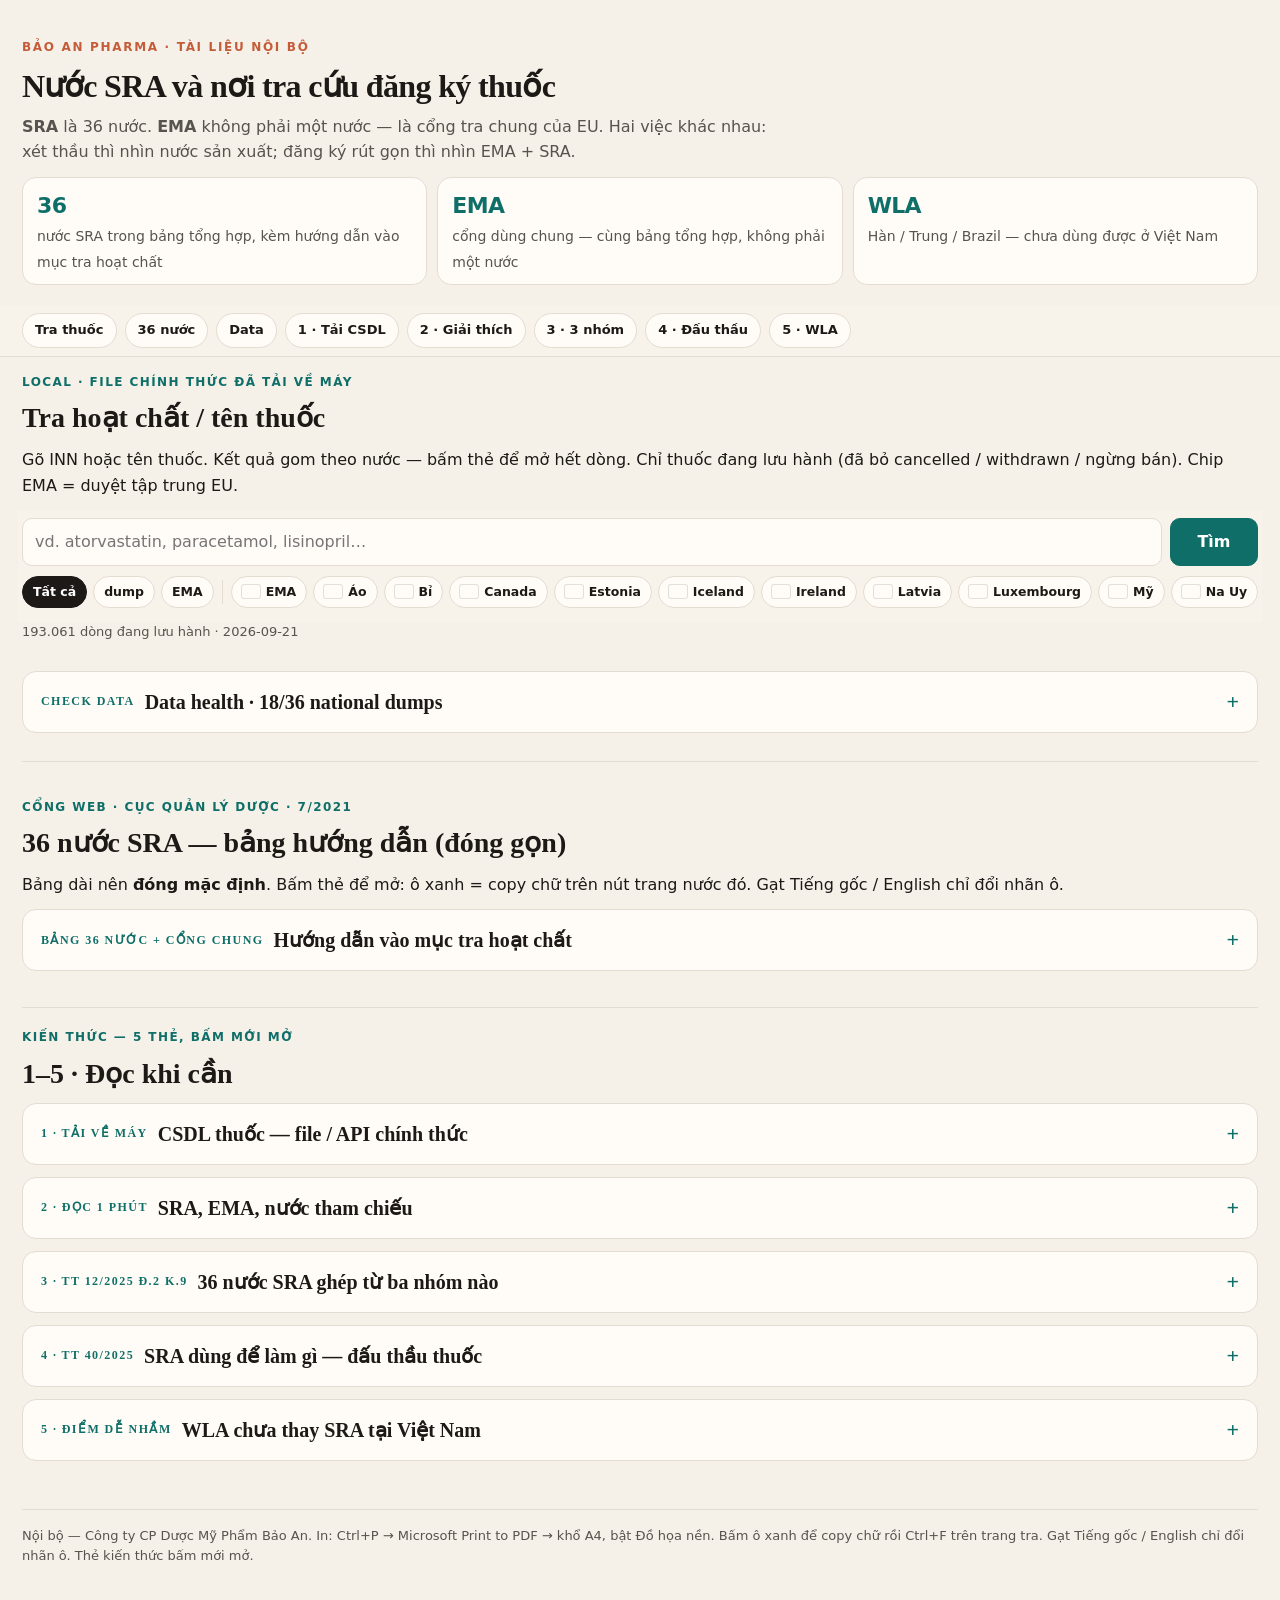
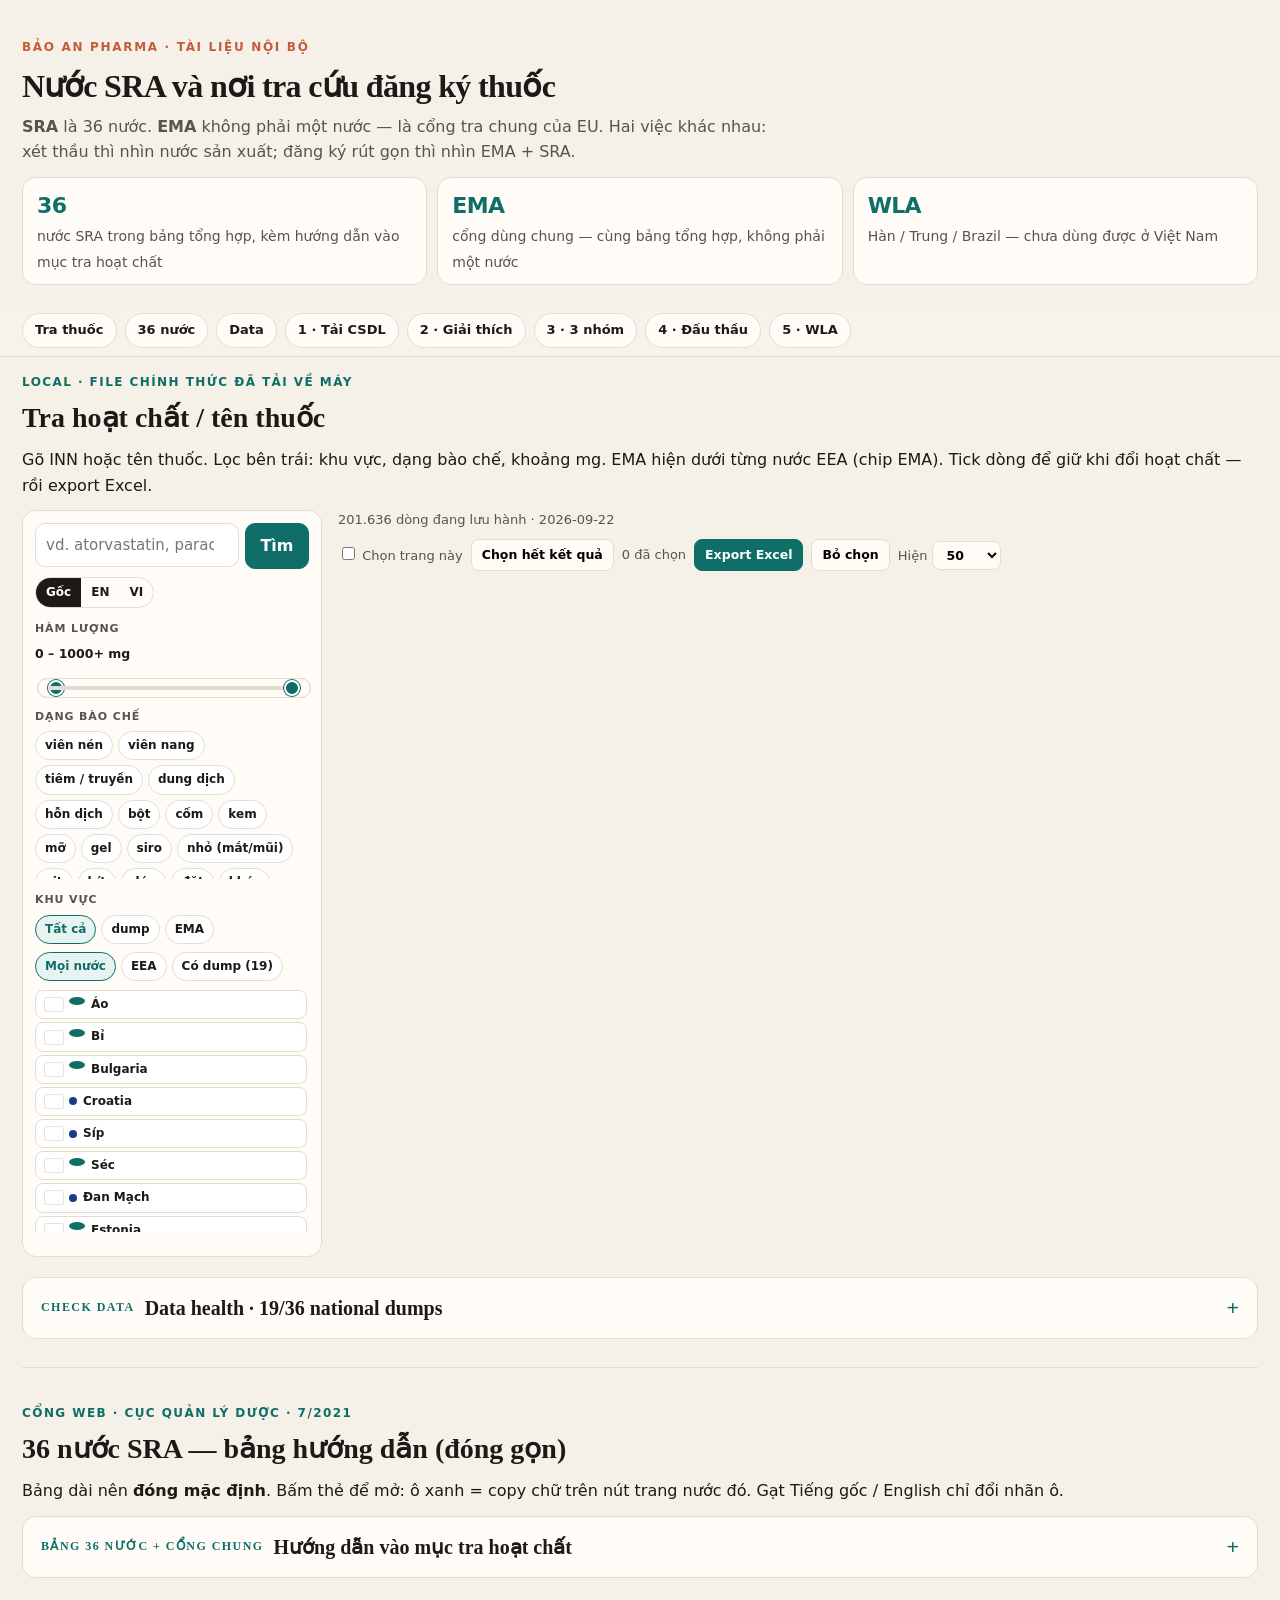
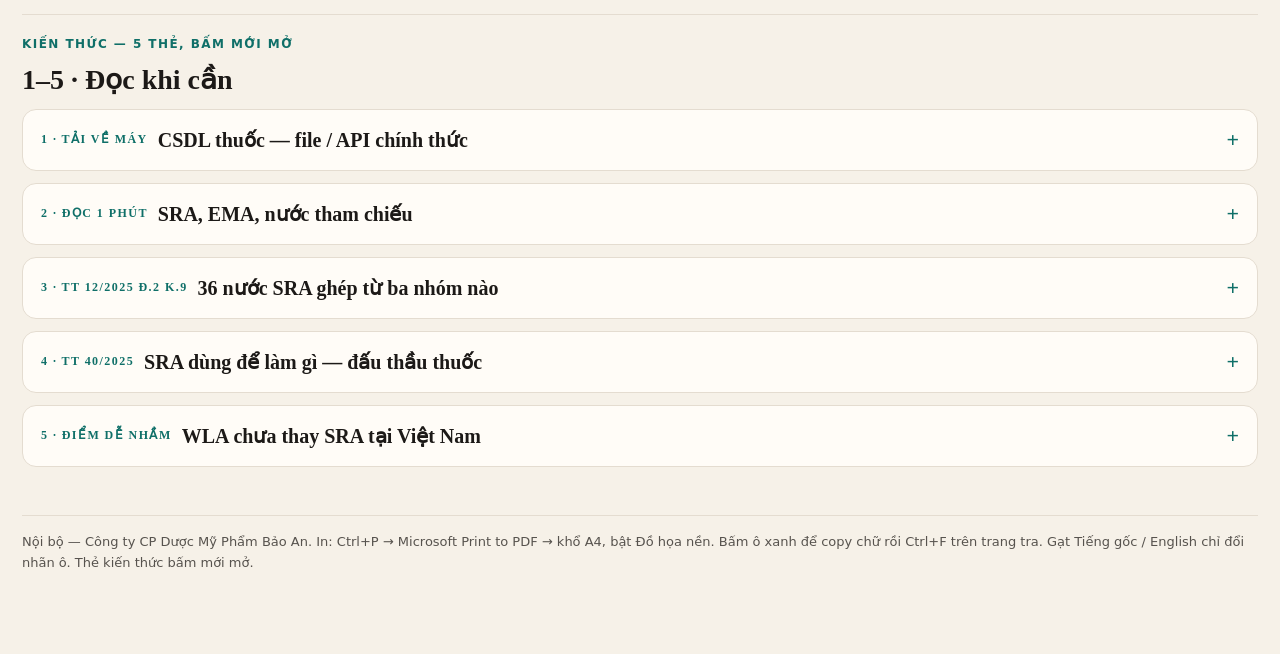
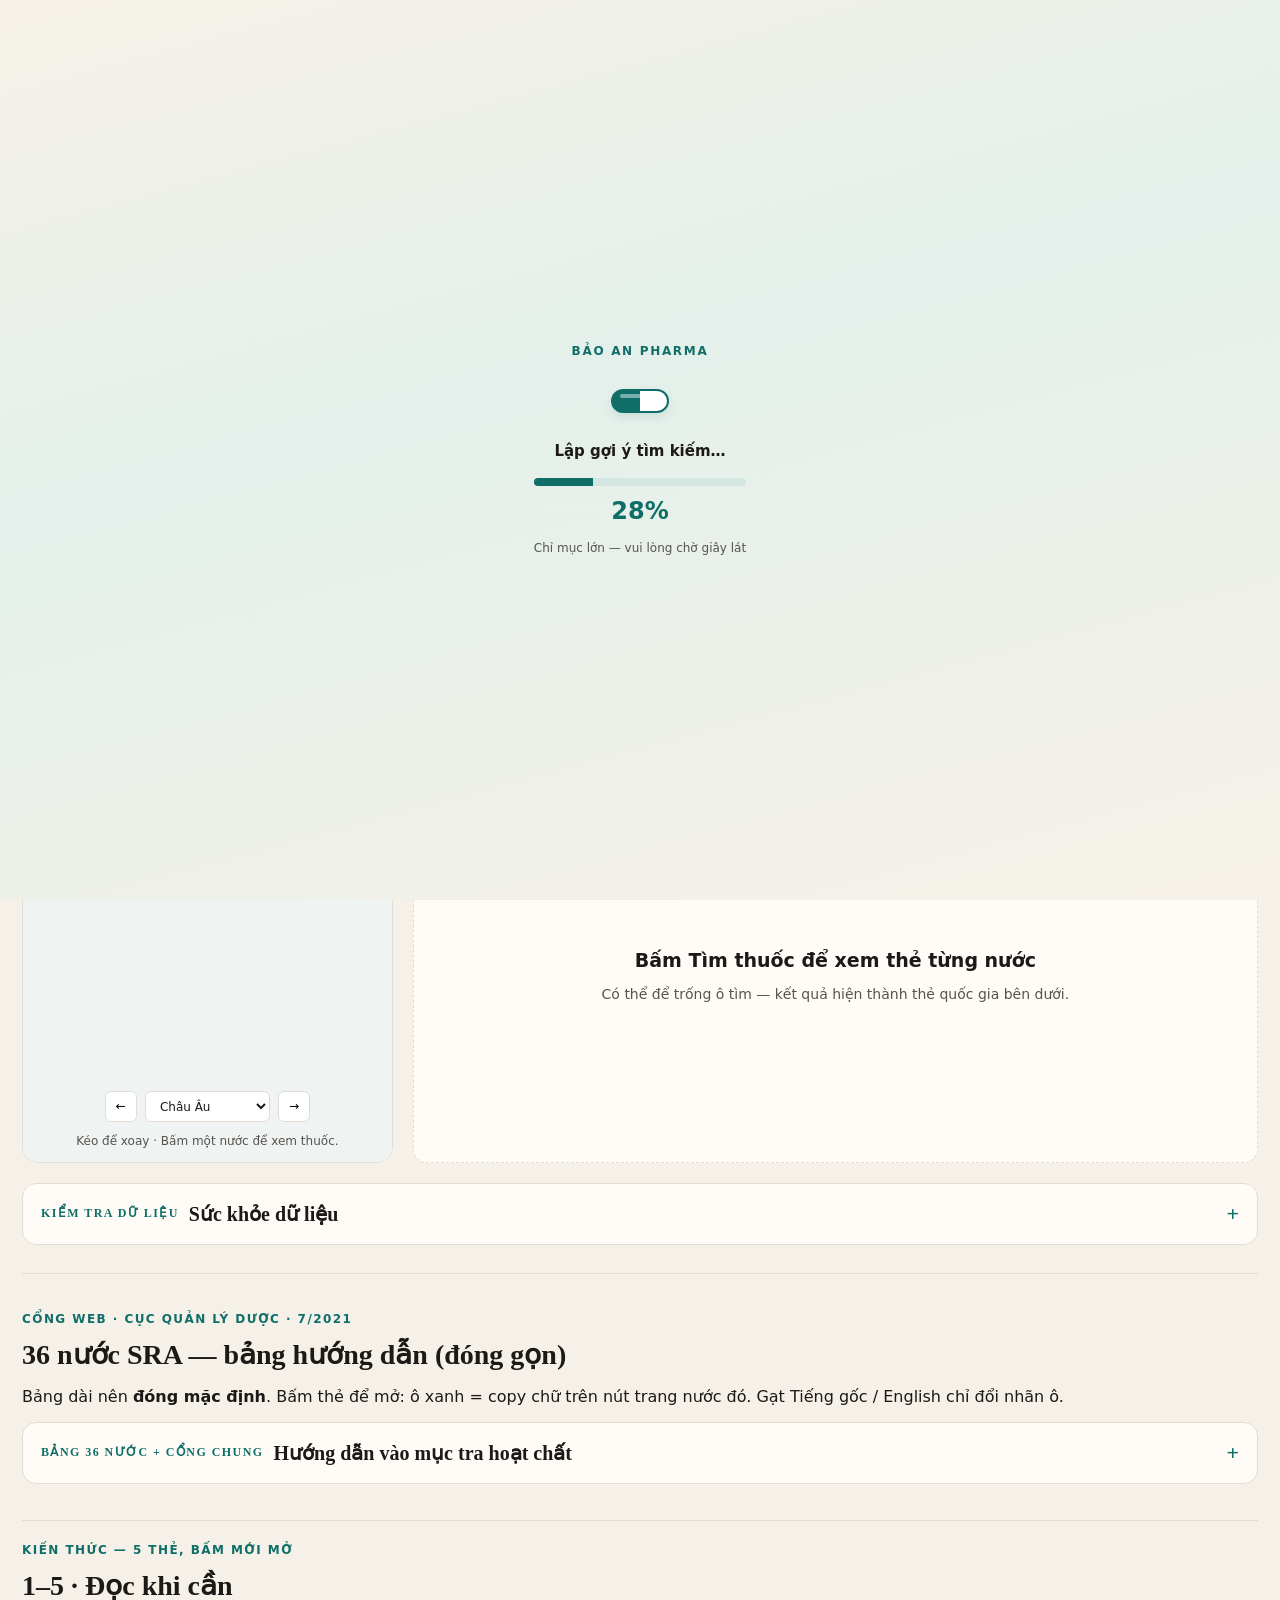
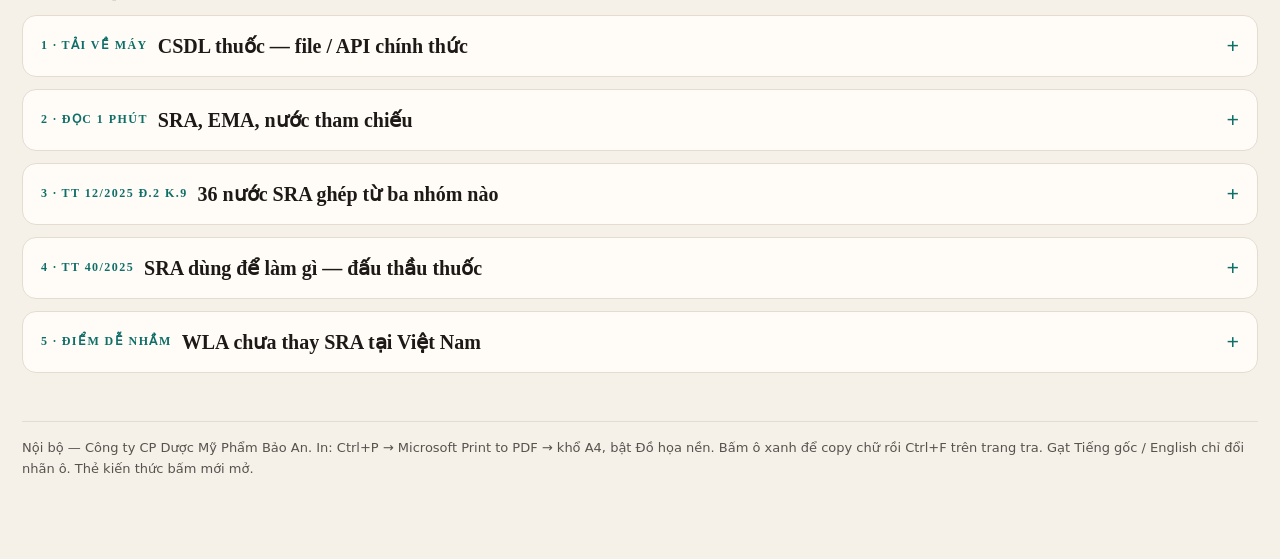
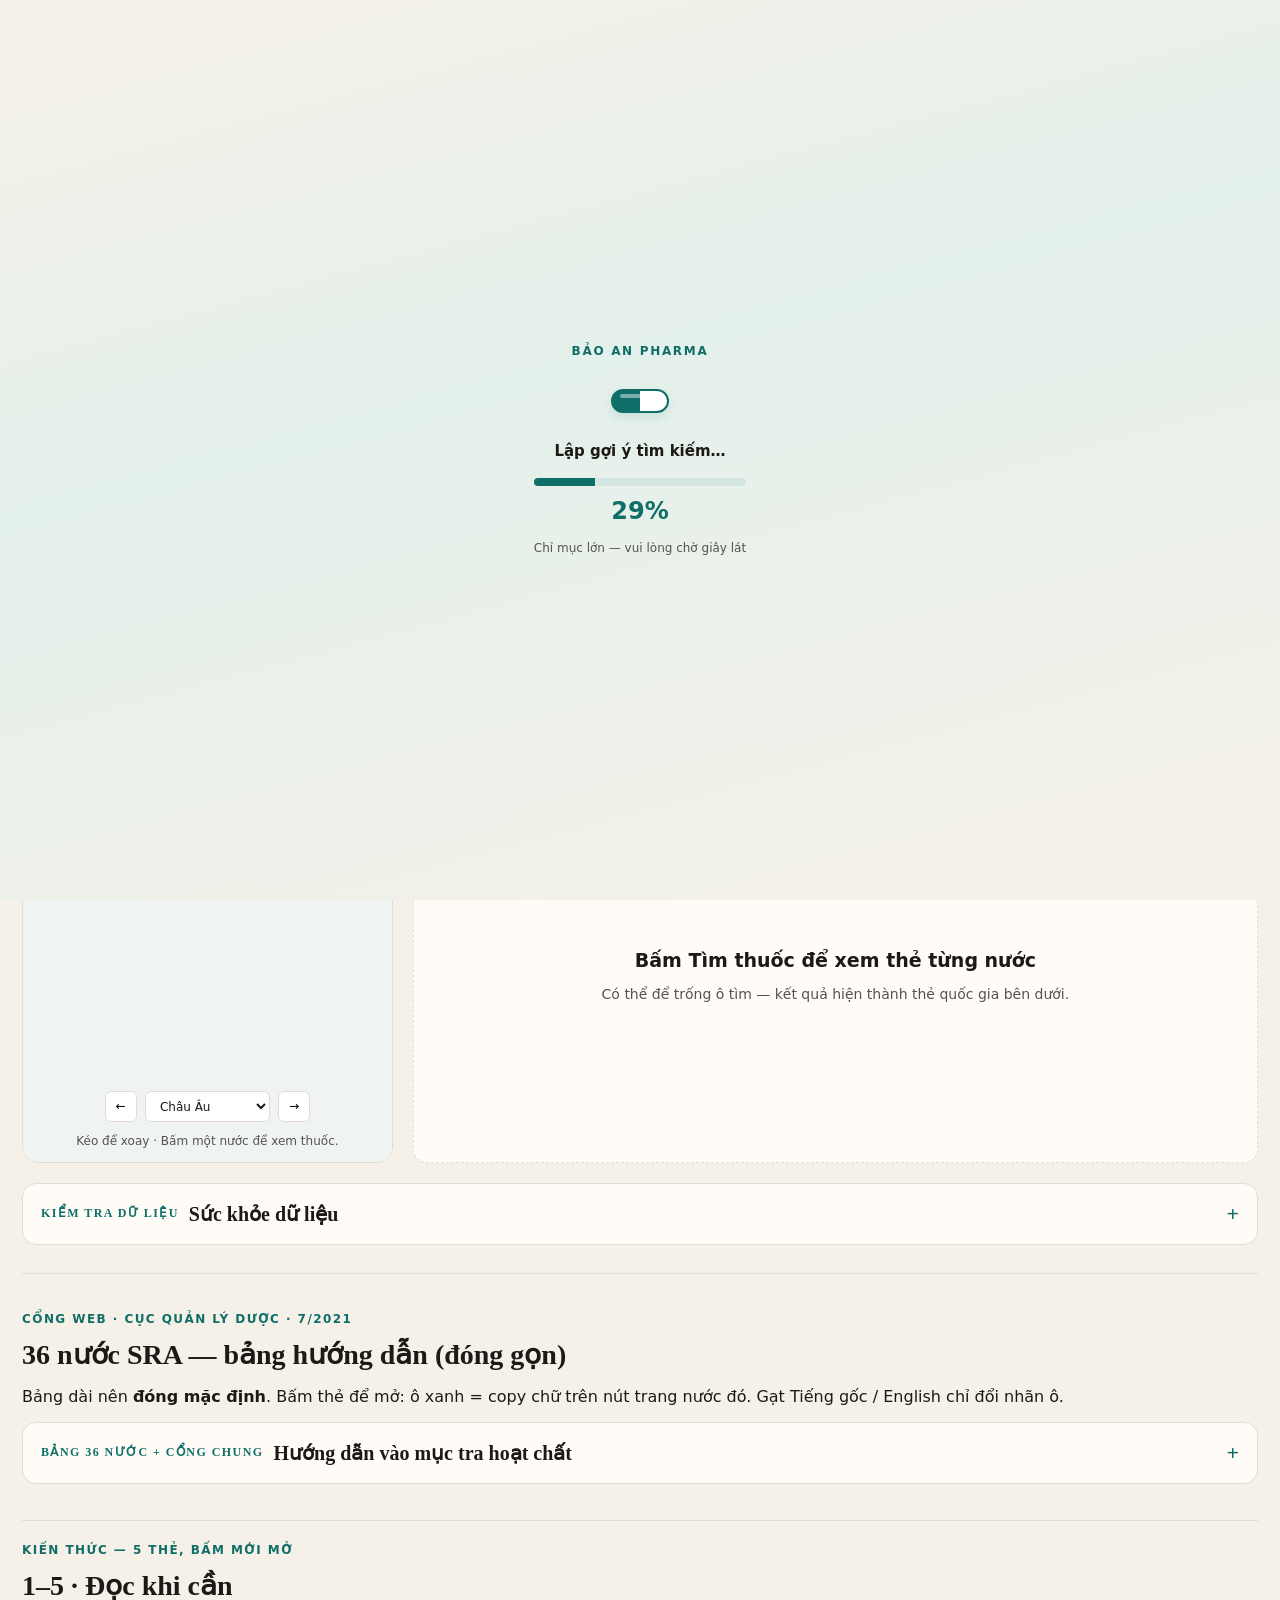
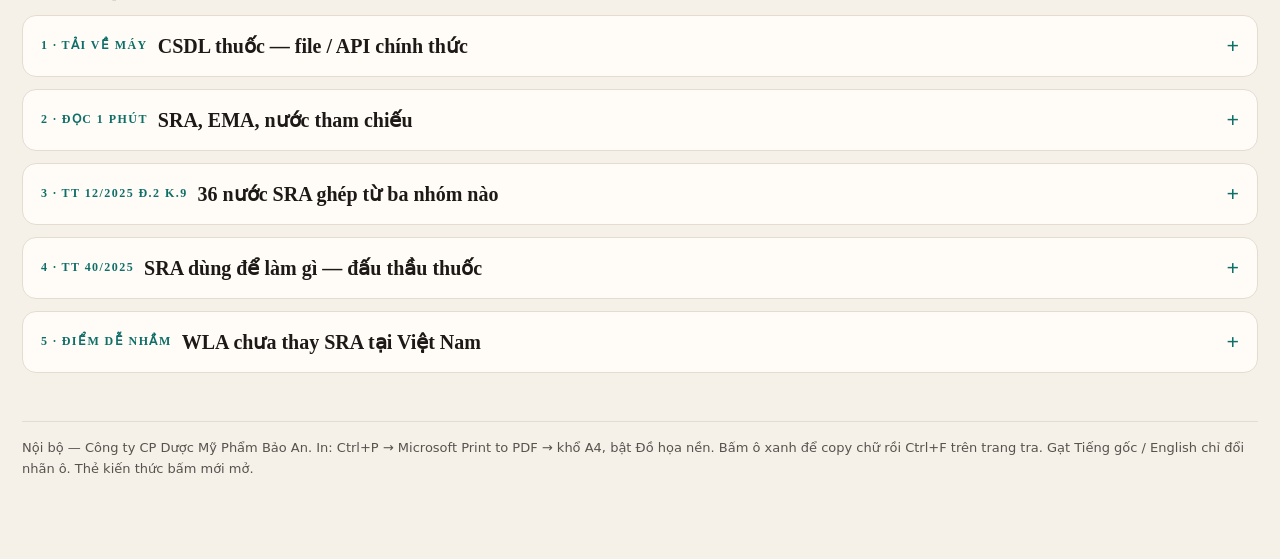
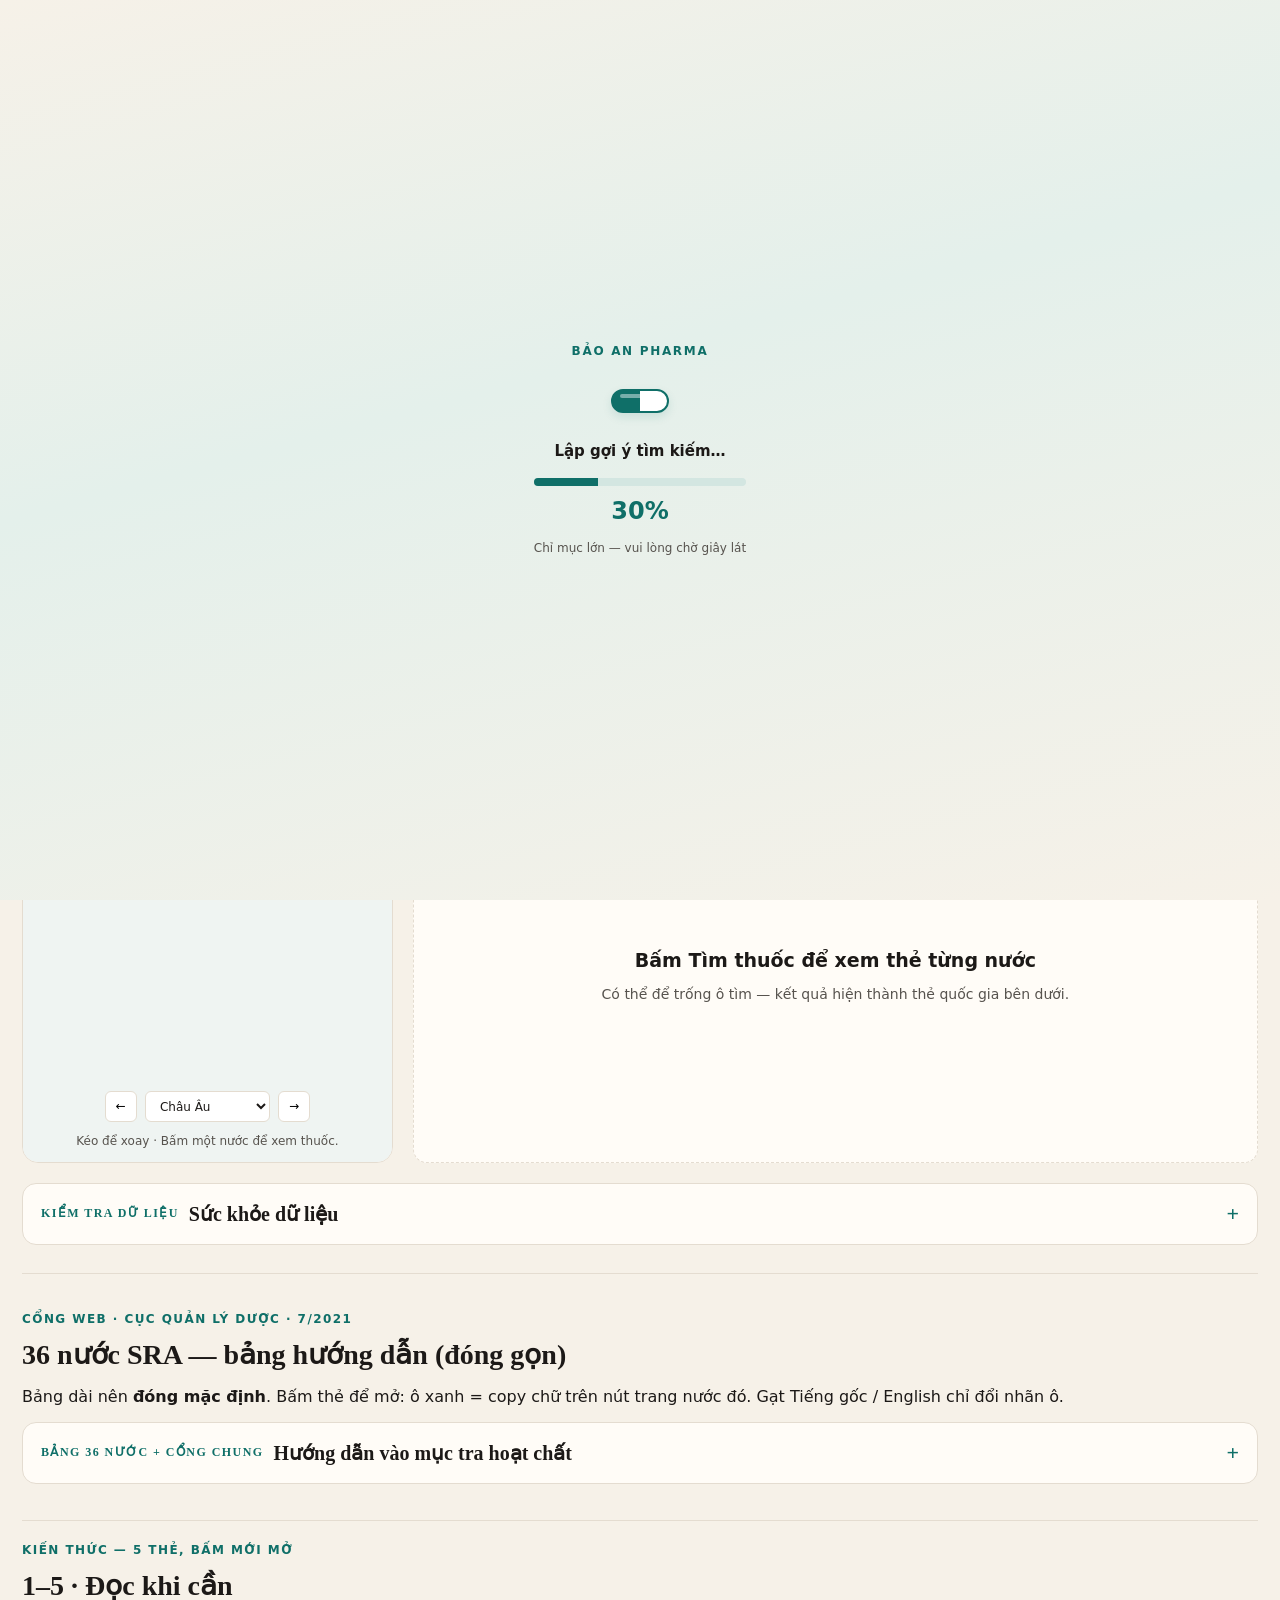
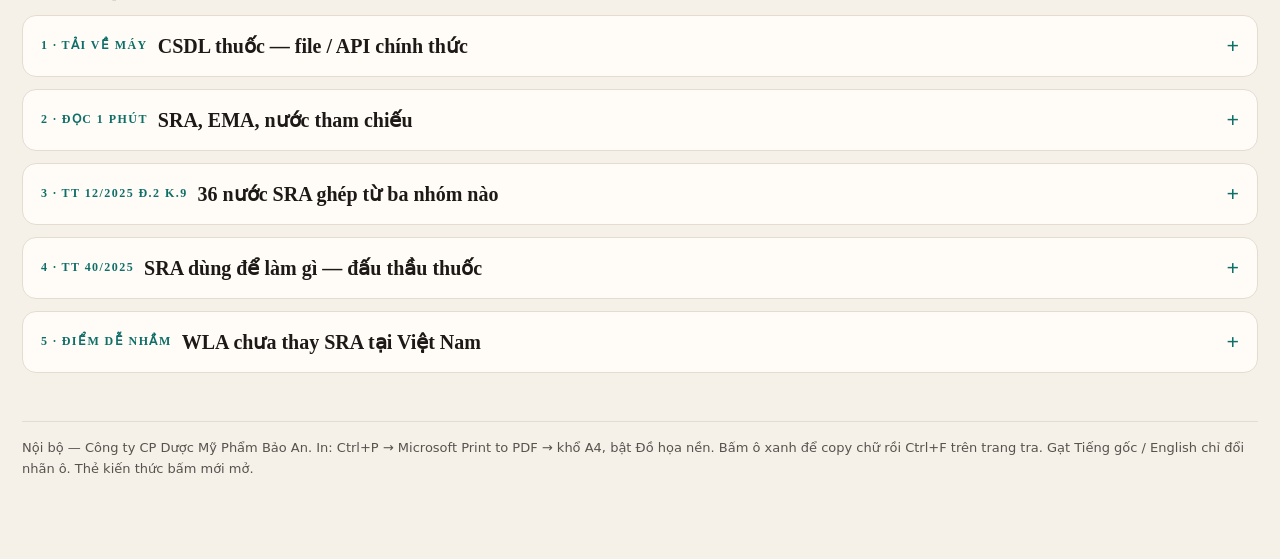
